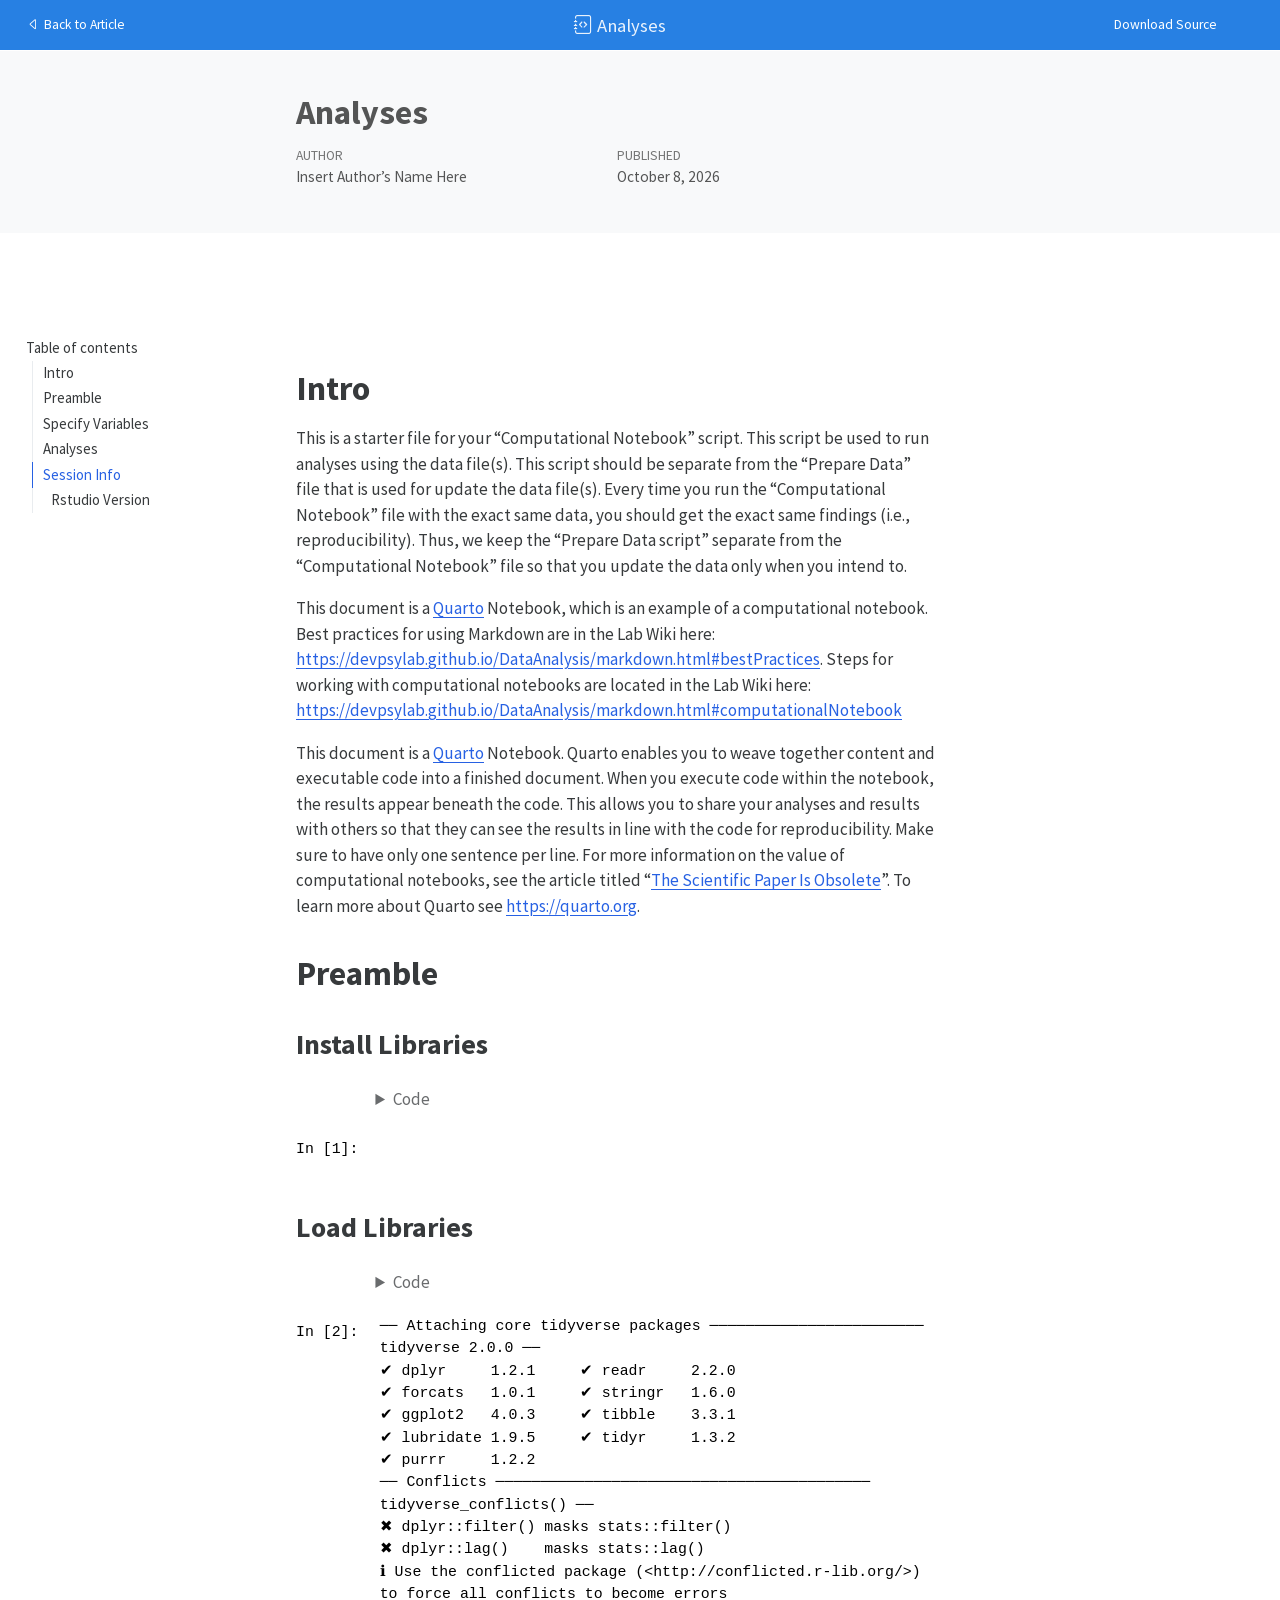
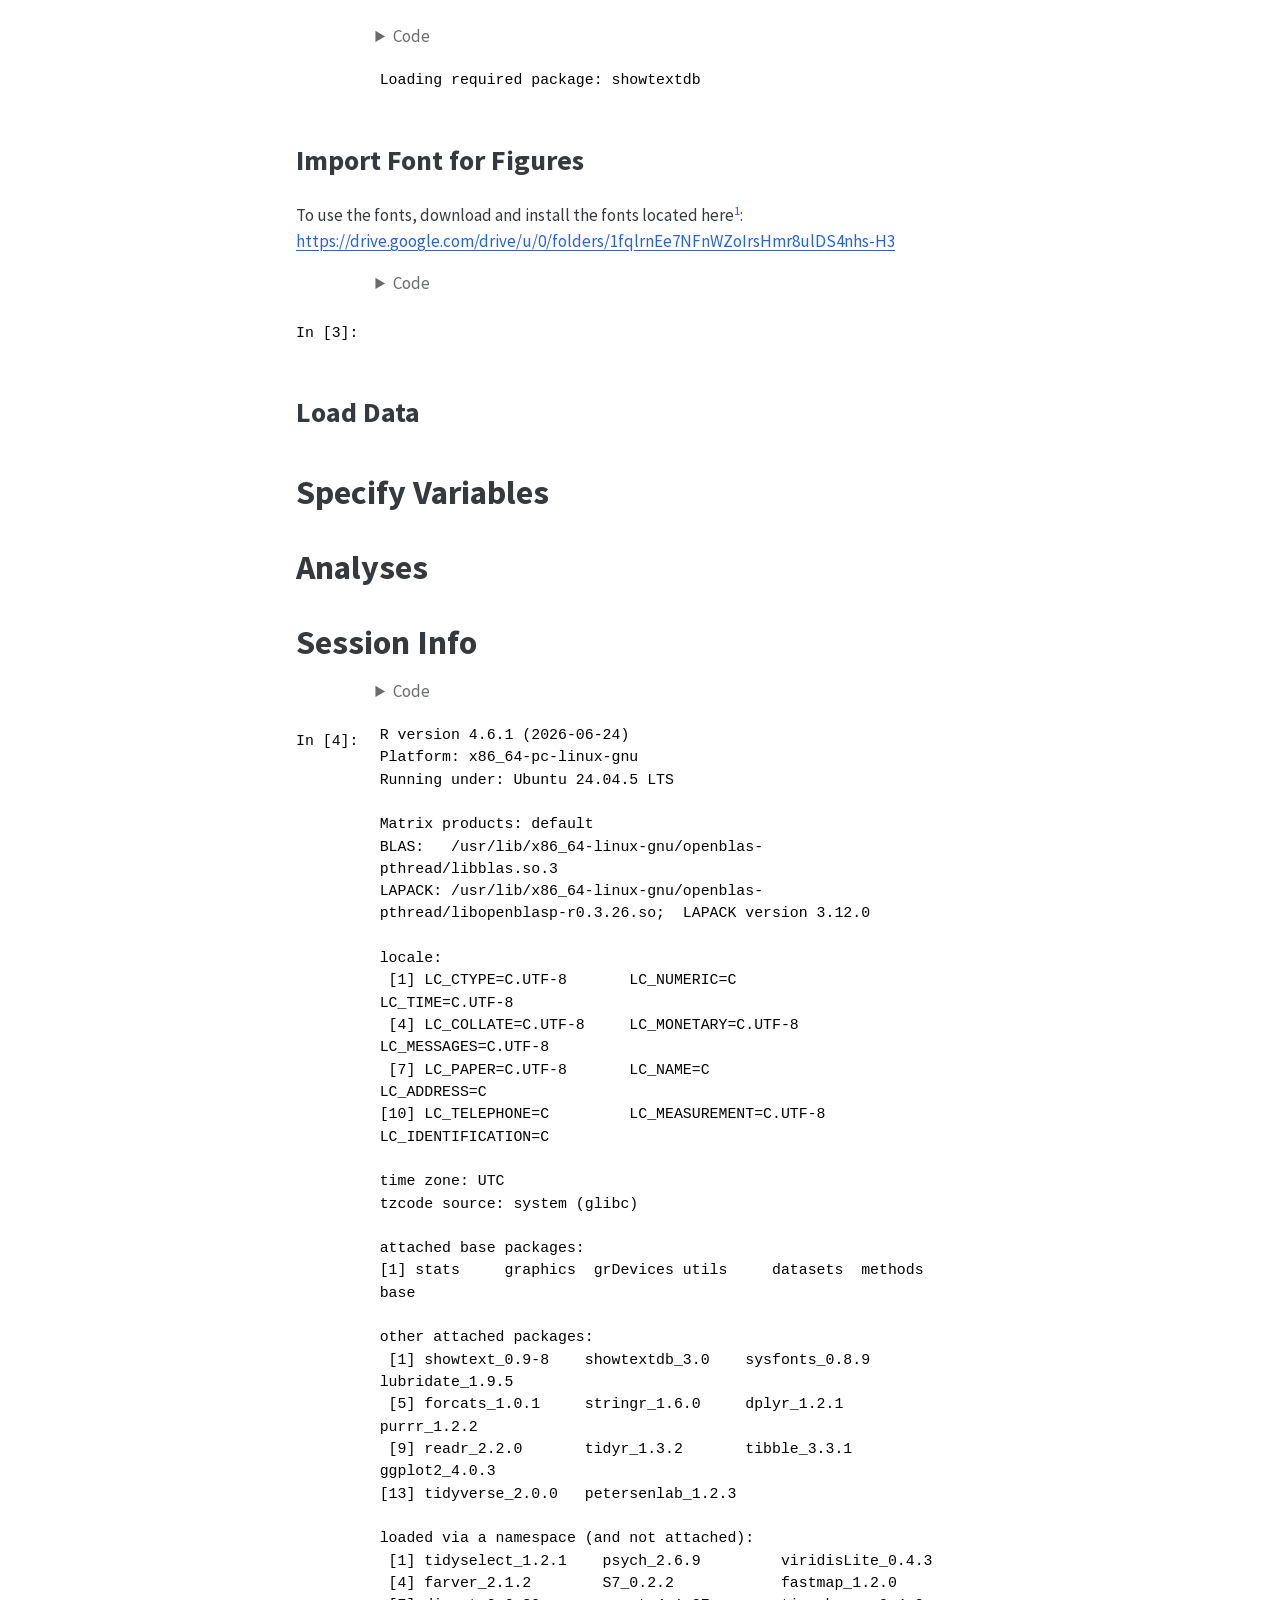
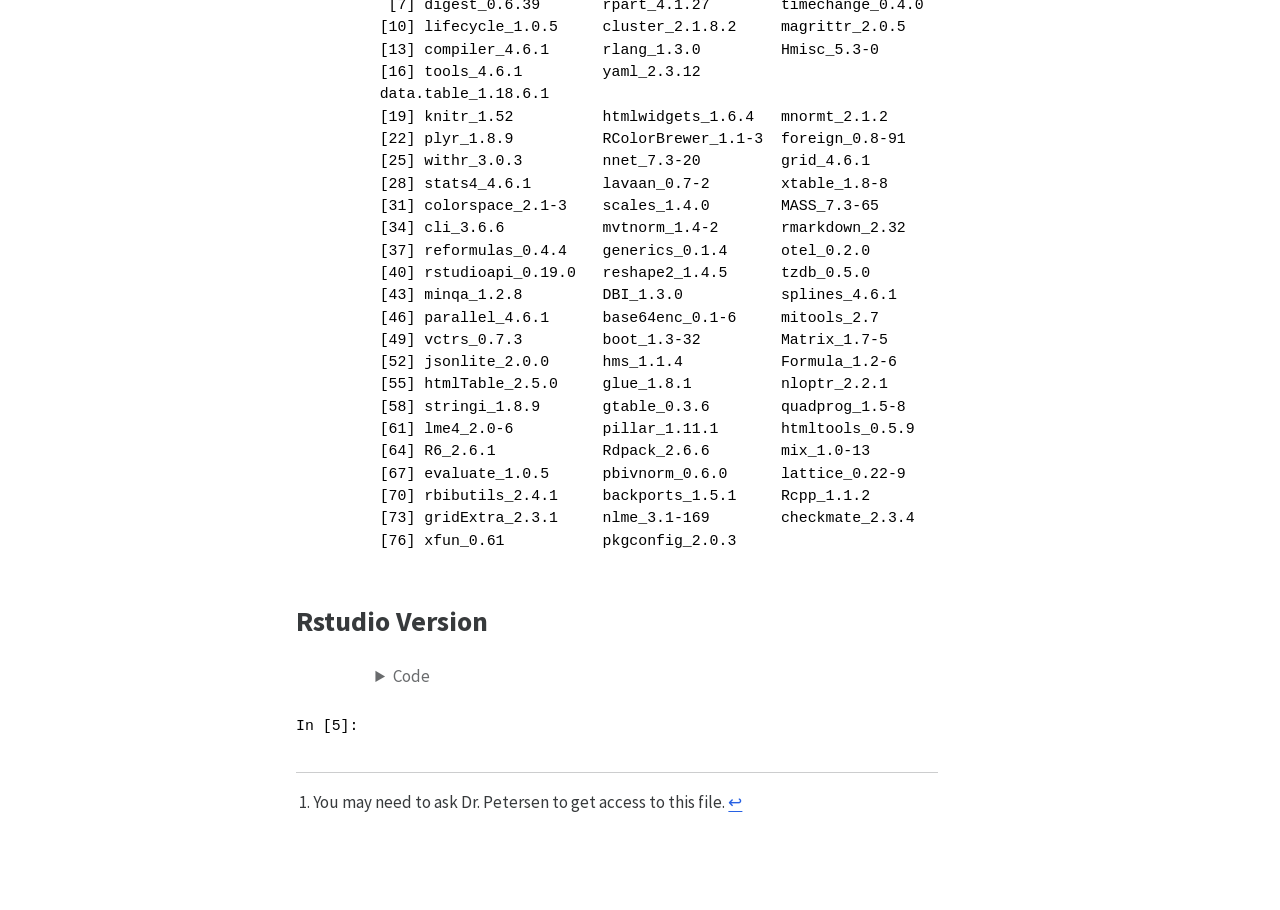
==== notebooks/analyses-preview.html @ b703bf07 "Built site for gh-pages" ====
<!DOCTYPE html>
<html xmlns="http://www.w3.org/1999/xhtml" lang="en-US" xml:lang="en-US"><head>
<meta http-equiv="Content-Type" content="text/html; charset=UTF-8">
<meta charset="utf-8">
<meta name="generator" content="quarto-1.10.19">
<meta name="viewport" content="width=device-width, initial-scale=1.0, user-scalable=yes">
<meta name="author" content="Insert Author’s Name Here">
<meta name="dcterms.date" content="2026-10-08">
<title>Analyses</title>
<style>

span.smallcaps{font-variant: small-caps;}
div.columns{display: flex; gap: 1.5em;}
div.column{flex: auto;}
@media screen {
div.columns{gap: min(4vw, 1.5em);}
div.column{overflow-x: auto;}
}
div.hanging-indent{margin-left: 1.5em; text-indent: -1.5em;}
ul.task-list{list-style: none;}
ul.task-list li input[type="checkbox"] {
width: 0.8em;
margin: 0 0.8em 0.2em -1em;  vertical-align: middle;
}

html { -webkit-text-size-adjust: 100%; }
pre > code.sourceCode { white-space: pre; position: relative; }
pre > code.sourceCode > span { display: inline-block; line-height: 1.25; }
pre > code.sourceCode > span:empty { height: 1.2em; }
.sourceCode { overflow: visible; }
code.sourceCode > span { color: inherit; text-decoration: inherit; }
div.sourceCode { margin: 1em 0; }
pre.sourceCode { margin: 0; }
@media screen {
div.sourceCode { overflow: auto; }
}
@media print {
pre > code.sourceCode { white-space: pre-wrap; }
pre > code.sourceCode > span { text-indent: -5em; padding-left: 5em; }
}
pre.numberSource code
{ counter-reset: source-line 0; }
pre.numberSource code > span
{ position: relative; left: -4em; counter-increment: source-line; }
pre.numberSource code > span > a:first-child::before
{ content: counter(source-line);
position: relative; left: -1em; text-align: right; vertical-align: baseline;
border: none; display: inline-block;
-webkit-touch-callout: none; -webkit-user-select: none;
-khtml-user-select: none; -moz-user-select: none;
-ms-user-select: none; user-select: none;
padding: 0 4px; width: 4em;
}
pre.numberSource { margin-left: 3em; padding-left: 4px; }
div.sourceCode
{ }
@media screen {
pre > code.sourceCode > span > a:first-child::before { text-decoration: underline; }
}
</style>
<style>
body.hypothesis-enabled #quarto-embed-header {
padding-right: 36px;
}
#quarto-embed-header {
height: 3em;
width: 100%;
display: flex;
justify-content: space-between;
align-items: center;
border-bottom: solid 1px;
}
#quarto-embed-header h6 {
font-size: 1.1em;
padding-top: 0.6em;
margin-left: 1em;
margin-right: 1em;
font-weight: 400;
}
#quarto-embed-header a.quarto-back-link,
#quarto-embed-header a.quarto-download-embed {
font-size: 0.8em;
margin-top: 1em;
margin-bottom: 1em;
margin-left: 1em;
margin-right: 1em;
}
.quarto-back-container {
padding-left: 0.5em;
display: flex;
}
.headroom {
will-change: transform;
transition: transform 200ms linear;
}
.headroom--pinned {
transform: translateY(0%);
}
.headroom--unpinned {
transform: translateY(-100%);
} </style>
<script>
    window.document.addEventListener("DOMContentLoaded", function () {

      var header = window.document.querySelector("#quarto-embed-header");
      const titleBannerEl = window.document.querySelector("body > #title-block-header");
      if (titleBannerEl) {
        titleBannerEl.style.paddingTop = header.clientHeight + "px";
      }
      const contentEl = window.document.getElementById('quarto-content');
      for (const child of contentEl.children) {
        child.style.paddingTop = header.clientHeight + "px";
        child.style.marginTop = "1em";
      }

      // Use the article root if the `back` call doesn't work. This isn't perfect
      // but should typically work
      window.quartoBackToArticle = () => {
        var currentUrl = window.location.href;
        window.history.back();
        setTimeout(() => {
            // if location was not changed in 100 ms, then there is no history back
            if(currentUrl === window.location.href){              
                // redirect to site root
                window.location.href = "../index.html";
            }
        }, 100);
      }

      const headroom = new window.Headroom(header, {
        tolerance: 5,
        onPin: function () {
        },
        onUnpin: function () {
        },
      });
      headroom.init();
    });
    </script>
<script>/*!
 * headroom.js v0.12.0 - Give your page some headroom. Hide your header until you need it
 * Copyright (c) 2020 Nick Williams - http://wicky.nillia.ms/headroom.js
 * License: MIT
 */

!function(t,n){"object"==typeof exports&&"undefined"!=typeof module?module.exports=n():"function"==typeof define&&define.amd?define(n):(t=t||self).Headroom=n()}(this,function(){"use strict";function t(){return"undefined"!=typeof window}function d(t){return function(t){return t&&t.document&&function(t){return 9===t.nodeType}(t.document)}(t)?function(t){var n=t.document,o=n.body,s=n.documentElement;return{scrollHeight:function(){return Math.max(o.scrollHeight,s.scrollHeight,o.offsetHeight,s.offsetHeight,o.clientHeight,s.clientHeight)},height:function(){return t.innerHeight||s.clientHeight||o.clientHeight},scrollY:function(){return void 0!==t.pageYOffset?t.pageYOffset:(s||o.parentNode||o).scrollTop}}}(t):function(t){return{scrollHeight:function(){return Math.max(t.scrollHeight,t.offsetHeight,t.clientHeight)},height:function(){return Math.max(t.offsetHeight,t.clientHeight)},scrollY:function(){return t.scrollTop}}}(t)}function n(t,s,e){var n,o=function(){var n=!1;try{var t={get passive(){n=!0}};window.addEventListener("test",t,t),window.removeEventListener("test",t,t)}catch(t){n=!1}return n}(),i=!1,r=d(t),l=r.scrollY(),a={};function c(){var t=Math.round(r.scrollY()),n=r.height(),o=r.scrollHeight();a.scrollY=t,a.lastScrollY=l,a.direction=l<t?"down":"up",a.distance=Math.abs(t-l),a.isOutOfBounds=t<0||o<t+n,a.top=t<=s.offset[a.direction],a.bottom=o<=t+n,a.toleranceExceeded=a.distance>s.tolerance[a.direction],e(a),l=t,i=!1}function h(){i||(i=!0,n=requestAnimationFrame(c))}var u=!!o&&{passive:!0,capture:!1};return t.addEventListener("scroll",h,u),c(),{destroy:function(){cancelAnimationFrame(n),t.removeEventListener("scroll",h,u)}}}function o(t){return t===Object(t)?t:{down:t,up:t}}function s(t,n){n=n||{},Object.assign(this,s.options,n),this.classes=Object.assign({},s.options.classes,n.classes),this.elem=t,this.tolerance=o(this.tolerance),this.offset=o(this.offset),this.initialised=!1,this.frozen=!1}return s.prototype={constructor:s,init:function(){return s.cutsTheMustard&&!this.initialised&&(this.addClass("initial"),this.initialised=!0,setTimeout(function(t){t.scrollTracker=n(t.scroller,{offset:t.offset,tolerance:t.tolerance},t.update.bind(t))},100,this)),this},destroy:function(){this.initialised=!1,Object.keys(this.classes).forEach(this.removeClass,this),this.scrollTracker.destroy()},unpin:function(){!this.hasClass("pinned")&&this.hasClass("unpinned")||(this.addClass("unpinned"),this.removeClass("pinned"),this.onUnpin&&this.onUnpin.call(this))},pin:function(){this.hasClass("unpinned")&&(this.addClass("pinned"),this.removeClass("unpinned"),this.onPin&&this.onPin.call(this))},freeze:function(){this.frozen=!0,this.addClass("frozen")},unfreeze:function(){this.frozen=!1,this.removeClass("frozen")},top:function(){this.hasClass("top")||(this.addClass("top"),this.removeClass("notTop"),this.onTop&&this.onTop.call(this))},notTop:function(){this.hasClass("notTop")||(this.addClass("notTop"),this.removeClass("top"),this.onNotTop&&this.onNotTop.call(this))},bottom:function(){this.hasClass("bottom")||(this.addClass("bottom"),this.removeClass("notBottom"),this.onBottom&&this.onBottom.call(this))},notBottom:function(){this.hasClass("notBottom")||(this.addClass("notBottom"),this.removeClass("bottom"),this.onNotBottom&&this.onNotBottom.call(this))},shouldUnpin:function(t){return"down"===t.direction&&!t.top&&t.toleranceExceeded},shouldPin:function(t){return"up"===t.direction&&t.toleranceExceeded||t.top},addClass:function(t){this.elem.classList.add.apply(this.elem.classList,this.classes[t].split(" "))},removeClass:function(t){this.elem.classList.remove.apply(this.elem.classList,this.classes[t].split(" "))},hasClass:function(t){return this.classes[t].split(" ").every(function(t){return this.classList.contains(t)},this.elem)},update:function(t){t.isOutOfBounds||!0!==this.frozen&&(t.top?this.top():this.notTop(),t.bottom?this.bottom():this.notBottom(),this.shouldUnpin(t)?this.unpin():this.shouldPin(t)&&this.pin())}},s.options={tolerance:{up:0,down:0},offset:0,scroller:t()?window:null,classes:{frozen:"headroom--frozen",pinned:"headroom--pinned",unpinned:"headroom--unpinned",top:"headroom--top",notTop:"headroom--not-top",bottom:"headroom--bottom",notBottom:"headroom--not-bottom",initial:"headroom"}},s.cutsTheMustard=!!(t()&&function(){}.bind&&"classList"in document.documentElement&&Object.assign&&Object.keys&&requestAnimationFrame),s});
</script>
<script>/*!
 * clipboard.js v2.0.11
 * https://clipboardjs.com/
 *
 * Licensed MIT © Zeno Rocha
 */
!function(t,e){"object"==typeof exports&&"object"==typeof module?module.exports=e():"function"==typeof define&&define.amd?define([],e):"object"==typeof exports?exports.ClipboardJS=e():t.ClipboardJS=e()}(this,function(){return n={686:function(t,e,n){"use strict";n.d(e,{default:function(){return b}});var e=n(279),i=n.n(e),e=n(370),u=n.n(e),e=n(817),r=n.n(e);function c(t){try{return document.execCommand(t)}catch(t){return}}var a=function(t){t=r()(t);return c("cut"),t};function o(t,e){var n,o,t=(n=t,o="rtl"===document.documentElement.getAttribute("dir"),(t=document.createElement("textarea")).style.fontSize="12pt",t.style.border="0",t.style.padding="0",t.style.margin="0",t.style.position="absolute",t.style[o?"right":"left"]="-9999px",o=window.pageYOffset||document.documentElement.scrollTop,t.style.top="".concat(o,"px"),t.setAttribute("readonly",""),t.value=n,t);return e.container.appendChild(t),e=r()(t),c("copy"),t.remove(),e}var f=function(t){var e=1<arguments.length&&void 0!==arguments[1]?arguments[1]:{container:document.body},n="";return"string"==typeof t?n=o(t,e):t instanceof HTMLInputElement&&!["text","search","url","tel","password"].includes(null==t?void 0:t.type)?n=o(t.value,e):(n=r()(t),c("copy")),n};function l(t){return(l="function"==typeof Symbol&&"symbol"==typeof Symbol.iterator?function(t){return typeof t}:function(t){return t&&"function"==typeof Symbol&&t.constructor===Symbol&&t!==Symbol.prototype?"symbol":typeof t})(t)}var s=function(){var t=0<arguments.length&&void 0!==arguments[0]?arguments[0]:{},e=t.action,n=void 0===e?"copy":e,o=t.container,e=t.target,t=t.text;if("copy"!==n&&"cut"!==n)throw new Error('Invalid "action" value, use either "copy" or "cut"');if(void 0!==e){if(!e||"object"!==l(e)||1!==e.nodeType)throw new Error('Invalid "target" value, use a valid Element');if("copy"===n&&e.hasAttribute("disabled"))throw new Error('Invalid "target" attribute. Please use "readonly" instead of "disabled" attribute');if("cut"===n&&(e.hasAttribute("readonly")||e.hasAttribute("disabled")))throw new Error('Invalid "target" attribute. You can\'t cut text from elements with "readonly" or "disabled" attributes')}return t?f(t,{container:o}):e?"cut"===n?a(e):f(e,{container:o}):void 0};function p(t){return(p="function"==typeof Symbol&&"symbol"==typeof Symbol.iterator?function(t){return typeof t}:function(t){return t&&"function"==typeof Symbol&&t.constructor===Symbol&&t!==Symbol.prototype?"symbol":typeof t})(t)}function d(t,e){for(var n=0;n<e.length;n++){var o=e[n];o.enumerable=o.enumerable||!1,o.configurable=!0,"value"in o&&(o.writable=!0),Object.defineProperty(t,o.key,o)}}function y(t,e){return(y=Object.setPrototypeOf||function(t,e){return t.__proto__=e,t})(t,e)}function h(n){var o=function(){if("undefined"==typeof Reflect||!Reflect.construct)return!1;if(Reflect.construct.sham)return!1;if("function"==typeof Proxy)return!0;try{return Date.prototype.toString.call(Reflect.construct(Date,[],function(){})),!0}catch(t){return!1}}();return function(){var t,e=v(n);return t=o?(t=v(this).constructor,Reflect.construct(e,arguments,t)):e.apply(this,arguments),e=this,!(t=t)||"object"!==p(t)&&"function"!=typeof t?function(t){if(void 0!==t)return t;throw new ReferenceError("this hasn't been initialised - super() hasn't been called")}(e):t}}function v(t){return(v=Object.setPrototypeOf?Object.getPrototypeOf:function(t){return t.__proto__||Object.getPrototypeOf(t)})(t)}function m(t,e){t="data-clipboard-".concat(t);if(e.hasAttribute(t))return e.getAttribute(t)}var b=function(){!function(t,e){if("function"!=typeof e&&null!==e)throw new TypeError("Super expression must either be null or a function");t.prototype=Object.create(e&&e.prototype,{constructor:{value:t,writable:!0,configurable:!0}}),e&&y(t,e)}(r,i());var t,e,n,o=h(r);function r(t,e){var n;return function(t){if(!(t instanceof r))throw new TypeError("Cannot call a class as a function")}(this),(n=o.call(this)).resolveOptions(e),n.listenClick(t),n}return t=r,n=[{key:"copy",value:function(t){var e=1<arguments.length&&void 0!==arguments[1]?arguments[1]:{container:document.body};return f(t,e)}},{key:"cut",value:function(t){return a(t)}},{key:"isSupported",value:function(){var t=0<arguments.length&&void 0!==arguments[0]?arguments[0]:["copy","cut"],t="string"==typeof t?[t]:t,e=!!document.queryCommandSupported;return t.forEach(function(t){e=e&&!!document.queryCommandSupported(t)}),e}}],(e=[{key:"resolveOptions",value:function(){var t=0<arguments.length&&void 0!==arguments[0]?arguments[0]:{};this.action="function"==typeof t.action?t.action:this.defaultAction,this.target="function"==typeof t.target?t.target:this.defaultTarget,this.text="function"==typeof t.text?t.text:this.defaultText,this.container="object"===p(t.container)?t.container:document.body}},{key:"listenClick",value:function(t){var e=this;this.listener=u()(t,"click",function(t){return e.onClick(t)})}},{key:"onClick",value:function(t){var e=t.delegateTarget||t.currentTarget,n=this.action(e)||"copy",t=s({action:n,container:this.container,target:this.target(e),text:this.text(e)});this.emit(t?"success":"error",{action:n,text:t,trigger:e,clearSelection:function(){e&&e.focus(),window.getSelection().removeAllRanges()}})}},{key:"defaultAction",value:function(t){return m("action",t)}},{key:"defaultTarget",value:function(t){t=m("target",t);if(t)return document.querySelector(t)}},{key:"defaultText",value:function(t){return m("text",t)}},{key:"destroy",value:function(){this.listener.destroy()}}])&&d(t.prototype,e),n&&d(t,n),r}()},828:function(t){var e;"undefined"==typeof Element||Element.prototype.matches||((e=Element.prototype).matches=e.matchesSelector||e.mozMatchesSelector||e.msMatchesSelector||e.oMatchesSelector||e.webkitMatchesSelector),t.exports=function(t,e){for(;t&&9!==t.nodeType;){if("function"==typeof t.matches&&t.matches(e))return t;t=t.parentNode}}},438:function(t,e,n){var u=n(828);function i(t,e,n,o,r){var i=function(e,n,t,o){return function(t){t.delegateTarget=u(t.target,n),t.delegateTarget&&o.call(e,t)}}.apply(this,arguments);return t.addEventListener(n,i,r),{destroy:function(){t.removeEventListener(n,i,r)}}}t.exports=function(t,e,n,o,r){return"function"==typeof t.addEventListener?i.apply(null,arguments):"function"==typeof n?i.bind(null,document).apply(null,arguments):("string"==typeof t&&(t=document.querySelectorAll(t)),Array.prototype.map.call(t,function(t){return i(t,e,n,o,r)}))}},879:function(t,n){n.node=function(t){return void 0!==t&&t instanceof HTMLElement&&1===t.nodeType},n.nodeList=function(t){var e=Object.prototype.toString.call(t);return void 0!==t&&("[object NodeList]"===e||"[object HTMLCollection]"===e)&&"length"in t&&(0===t.length||n.node(t[0]))},n.string=function(t){return"string"==typeof t||t instanceof String},n.fn=function(t){return"[object Function]"===Object.prototype.toString.call(t)}},370:function(t,e,n){var f=n(879),l=n(438);t.exports=function(t,e,n){if(!t&&!e&&!n)throw new Error("Missing required arguments");if(!f.string(e))throw new TypeError("Second argument must be a String");if(!f.fn(n))throw new TypeError("Third argument must be a Function");if(f.node(t))return c=e,a=n,(u=t).addEventListener(c,a),{destroy:function(){u.removeEventListener(c,a)}};if(f.nodeList(t))return o=t,r=e,i=n,Array.prototype.forEach.call(o,function(t){t.addEventListener(r,i)}),{destroy:function(){Array.prototype.forEach.call(o,function(t){t.removeEventListener(r,i)})}};if(f.string(t))return t=t,e=e,n=n,l(document.body,t,e,n);throw new TypeError("First argument must be a String, HTMLElement, HTMLCollection, or NodeList");var o,r,i,u,c,a}},817:function(t){t.exports=function(t){var e,n="SELECT"===t.nodeName?(t.focus(),t.value):"INPUT"===t.nodeName||"TEXTAREA"===t.nodeName?((e=t.hasAttribute("readonly"))||t.setAttribute("readonly",""),t.select(),t.setSelectionRange(0,t.value.length),e||t.removeAttribute("readonly"),t.value):(t.hasAttribute("contenteditable")&&t.focus(),n=window.getSelection(),(e=document.createRange()).selectNodeContents(t),n.removeAllRanges(),n.addRange(e),n.toString());return n}},279:function(t){function e(){}e.prototype={on:function(t,e,n){var o=this.e||(this.e={});return(o[t]||(o[t]=[])).push({fn:e,ctx:n}),this},once:function(t,e,n){var o=this;function r(){o.off(t,r),e.apply(n,arguments)}return r._=e,this.on(t,r,n)},emit:function(t){for(var e=[].slice.call(arguments,1),n=((this.e||(this.e={}))[t]||[]).slice(),o=0,r=n.length;o<r;o++)n[o].fn.apply(n[o].ctx,e);return this},off:function(t,e){var n=this.e||(this.e={}),o=n[t],r=[];if(o&&e)for(var i=0,u=o.length;i<u;i++)o[i].fn!==e&&o[i].fn._!==e&&r.push(o[i]);return r.length?n[t]=r:delete n[t],this}},t.exports=e,t.exports.TinyEmitter=e}},r={},o.n=function(t){var e=t&&t.__esModule?function(){return t.default}:function(){return t};return o.d(e,{a:e}),e},o.d=function(t,e){for(var n in e)o.o(e,n)&&!o.o(t,n)&&Object.defineProperty(t,n,{enumerable:!0,get:e[n]})},o.o=function(t,e){return Object.prototype.hasOwnProperty.call(t,e)},o(686).default;function o(t){if(r[t])return r[t].exports;var e=r[t]={exports:{}};return n[t](e,e.exports,o),e.exports}var n,r});</script>
<script src="[data-uri]" type="module"></script>
<script src="[data-uri]" type="module"></script>
<script>/**
 * @popperjs/core v2.11.7 - MIT License
 */

!function(e,t){"object"==typeof exports&&"undefined"!=typeof module?t(exports):"function"==typeof define&&define.amd?define(["exports"],t):t((e="undefined"!=typeof globalThis?globalThis:e||self).Popper={})}(this,(function(e){"use strict";function t(e){if(null==e)return window;if("[object Window]"!==e.toString()){var t=e.ownerDocument;return t&&t.defaultView||window}return e}function n(e){return e instanceof t(e).Element||e instanceof Element}function r(e){return e instanceof t(e).HTMLElement||e instanceof HTMLElement}function o(e){return"undefined"!=typeof ShadowRoot&&(e instanceof t(e).ShadowRoot||e instanceof ShadowRoot)}var i=Math.max,a=Math.min,s=Math.round;function f(){var e=navigator.userAgentData;return null!=e&&e.brands&&Array.isArray(e.brands)?e.brands.map((function(e){return e.brand+"/"+e.version})).join(" "):navigator.userAgent}function c(){return!/^((?!chrome|android).)*safari/i.test(f())}function p(e,o,i){void 0===o&&(o=!1),void 0===i&&(i=!1);var a=e.getBoundingClientRect(),f=1,p=1;o&&r(e)&&(f=e.offsetWidth>0&&s(a.width)/e.offsetWidth||1,p=e.offsetHeight>0&&s(a.height)/e.offsetHeight||1);var u=(n(e)?t(e):window).visualViewport,l=!c()&&i,d=(a.left+(l&&u?u.offsetLeft:0))/f,h=(a.top+(l&&u?u.offsetTop:0))/p,m=a.width/f,v=a.height/p;return{width:m,height:v,top:h,right:d+m,bottom:h+v,left:d,x:d,y:h}}function u(e){var n=t(e);return{scrollLeft:n.pageXOffset,scrollTop:n.pageYOffset}}function l(e){return e?(e.nodeName||"").toLowerCase():null}function d(e){return((n(e)?e.ownerDocument:e.document)||window.document).documentElement}function h(e){return p(d(e)).left+u(e).scrollLeft}function m(e){return t(e).getComputedStyle(e)}function v(e){var t=m(e),n=t.overflow,r=t.overflowX,o=t.overflowY;return/auto|scroll|overlay|hidden/.test(n+o+r)}function y(e,n,o){void 0===o&&(o=!1);var i,a,f=r(n),c=r(n)&&function(e){var t=e.getBoundingClientRect(),n=s(t.width)/e.offsetWidth||1,r=s(t.height)/e.offsetHeight||1;return 1!==n||1!==r}(n),m=d(n),y=p(e,c,o),g={scrollLeft:0,scrollTop:0},b={x:0,y:0};return(f||!f&&!o)&&(("body"!==l(n)||v(m))&&(g=(i=n)!==t(i)&&r(i)?{scrollLeft:(a=i).scrollLeft,scrollTop:a.scrollTop}:u(i)),r(n)?((b=p(n,!0)).x+=n.clientLeft,b.y+=n.clientTop):m&&(b.x=h(m))),{x:y.left+g.scrollLeft-b.x,y:y.top+g.scrollTop-b.y,width:y.width,height:y.height}}function g(e){var t=p(e),n=e.offsetWidth,r=e.offsetHeight;return Math.abs(t.width-n)<=1&&(n=t.width),Math.abs(t.height-r)<=1&&(r=t.height),{x:e.offsetLeft,y:e.offsetTop,width:n,height:r}}function b(e){return"html"===l(e)?e:e.assignedSlot||e.parentNode||(o(e)?e.host:null)||d(e)}function x(e){return["html","body","#document"].indexOf(l(e))>=0?e.ownerDocument.body:r(e)&&v(e)?e:x(b(e))}function w(e,n){var r;void 0===n&&(n=[]);var o=x(e),i=o===(null==(r=e.ownerDocument)?void 0:r.body),a=t(o),s=i?[a].concat(a.visualViewport||[],v(o)?o:[]):o,f=n.concat(s);return i?f:f.concat(w(b(s)))}function O(e){return["table","td","th"].indexOf(l(e))>=0}function j(e){return r(e)&&"fixed"!==m(e).position?e.offsetParent:null}function E(e){for(var n=t(e),i=j(e);i&&O(i)&&"static"===m(i).position;)i=j(i);return i&&("html"===l(i)||"body"===l(i)&&"static"===m(i).position)?n:i||function(e){var t=/firefox/i.test(f());if(/Trident/i.test(f())&&r(e)&&"fixed"===m(e).position)return null;var n=b(e);for(o(n)&&(n=n.host);r(n)&&["html","body"].indexOf(l(n))<0;){var i=m(n);if("none"!==i.transform||"none"!==i.perspective||"paint"===i.contain||-1!==["transform","perspective"].indexOf(i.willChange)||t&&"filter"===i.willChange||t&&i.filter&&"none"!==i.filter)return n;n=n.parentNode}return null}(e)||n}var D="top",A="bottom",L="right",P="left",M="auto",k=[D,A,L,P],W="start",B="end",H="viewport",T="popper",R=k.reduce((function(e,t){return e.concat([t+"-"+W,t+"-"+B])}),[]),S=[].concat(k,[M]).reduce((function(e,t){return e.concat([t,t+"-"+W,t+"-"+B])}),[]),V=["beforeRead","read","afterRead","beforeMain","main","afterMain","beforeWrite","write","afterWrite"];function q(e){var t=new Map,n=new Set,r=[];function o(e){n.add(e.name),[].concat(e.requires||[],e.requiresIfExists||[]).forEach((function(e){if(!n.has(e)){var r=t.get(e);r&&o(r)}})),r.push(e)}return e.forEach((function(e){t.set(e.name,e)})),e.forEach((function(e){n.has(e.name)||o(e)})),r}function C(e){return e.split("-")[0]}function N(e,t){var n=t.getRootNode&&t.getRootNode();if(e.contains(t))return!0;if(n&&o(n)){var r=t;do{if(r&&e.isSameNode(r))return!0;r=r.parentNode||r.host}while(r)}return!1}function I(e){return Object.assign({},e,{left:e.x,top:e.y,right:e.x+e.width,bottom:e.y+e.height})}function _(e,r,o){return r===H?I(function(e,n){var r=t(e),o=d(e),i=r.visualViewport,a=o.clientWidth,s=o.clientHeight,f=0,p=0;if(i){a=i.width,s=i.height;var u=c();(u||!u&&"fixed"===n)&&(f=i.offsetLeft,p=i.offsetTop)}return{width:a,height:s,x:f+h(e),y:p}}(e,o)):n(r)?function(e,t){var n=p(e,!1,"fixed"===t);return n.top=n.top+e.clientTop,n.left=n.left+e.clientLeft,n.bottom=n.top+e.clientHeight,n.right=n.left+e.clientWidth,n.width=e.clientWidth,n.height=e.clientHeight,n.x=n.left,n.y=n.top,n}(r,o):I(function(e){var t,n=d(e),r=u(e),o=null==(t=e.ownerDocument)?void 0:t.body,a=i(n.scrollWidth,n.clientWidth,o?o.scrollWidth:0,o?o.clientWidth:0),s=i(n.scrollHeight,n.clientHeight,o?o.scrollHeight:0,o?o.clientHeight:0),f=-r.scrollLeft+h(e),c=-r.scrollTop;return"rtl"===m(o||n).direction&&(f+=i(n.clientWidth,o?o.clientWidth:0)-a),{width:a,height:s,x:f,y:c}}(d(e)))}function F(e,t,o,s){var f="clippingParents"===t?function(e){var t=w(b(e)),o=["absolute","fixed"].indexOf(m(e).position)>=0&&r(e)?E(e):e;return n(o)?t.filter((function(e){return n(e)&&N(e,o)&&"body"!==l(e)})):[]}(e):[].concat(t),c=[].concat(f,[o]),p=c[0],u=c.reduce((function(t,n){var r=_(e,n,s);return t.top=i(r.top,t.top),t.right=a(r.right,t.right),t.bottom=a(r.bottom,t.bottom),t.left=i(r.left,t.left),t}),_(e,p,s));return u.width=u.right-u.left,u.height=u.bottom-u.top,u.x=u.left,u.y=u.top,u}function U(e){return e.split("-")[1]}function z(e){return["top","bottom"].indexOf(e)>=0?"x":"y"}function X(e){var t,n=e.reference,r=e.element,o=e.placement,i=o?C(o):null,a=o?U(o):null,s=n.x+n.width/2-r.width/2,f=n.y+n.height/2-r.height/2;switch(i){case D:t={x:s,y:n.y-r.height};break;case A:t={x:s,y:n.y+n.height};break;case L:t={x:n.x+n.width,y:f};break;case P:t={x:n.x-r.width,y:f};break;default:t={x:n.x,y:n.y}}var c=i?z(i):null;if(null!=c){var p="y"===c?"height":"width";switch(a){case W:t[c]=t[c]-(n[p]/2-r[p]/2);break;case B:t[c]=t[c]+(n[p]/2-r[p]/2)}}return t}function Y(e){return Object.assign({},{top:0,right:0,bottom:0,left:0},e)}function G(e,t){return t.reduce((function(t,n){return t[n]=e,t}),{})}function J(e,t){void 0===t&&(t={});var r=t,o=r.placement,i=void 0===o?e.placement:o,a=r.strategy,s=void 0===a?e.strategy:a,f=r.boundary,c=void 0===f?"clippingParents":f,u=r.rootBoundary,l=void 0===u?H:u,h=r.elementContext,m=void 0===h?T:h,v=r.altBoundary,y=void 0!==v&&v,g=r.padding,b=void 0===g?0:g,x=Y("number"!=typeof b?b:G(b,k)),w=m===T?"reference":T,O=e.rects.popper,j=e.elements[y?w:m],E=F(n(j)?j:j.contextElement||d(e.elements.popper),c,l,s),P=p(e.elements.reference),M=X({reference:P,element:O,strategy:"absolute",placement:i}),W=I(Object.assign({},O,M)),B=m===T?W:P,R={top:E.top-B.top+x.top,bottom:B.bottom-E.bottom+x.bottom,left:E.left-B.left+x.left,right:B.right-E.right+x.right},S=e.modifiersData.offset;if(m===T&&S){var V=S[i];Object.keys(R).forEach((function(e){var t=[L,A].indexOf(e)>=0?1:-1,n=[D,A].indexOf(e)>=0?"y":"x";R[e]+=V[n]*t}))}return R}var K={placement:"bottom",modifiers:[],strategy:"absolute"};function Q(){for(var e=arguments.length,t=new Array(e),n=0;n<e;n++)t[n]=arguments[n];return!t.some((function(e){return!(e&&"function"==typeof e.getBoundingClientRect)}))}function Z(e){void 0===e&&(e={});var t=e,r=t.defaultModifiers,o=void 0===r?[]:r,i=t.defaultOptions,a=void 0===i?K:i;return function(e,t,r){void 0===r&&(r=a);var i,s,f={placement:"bottom",orderedModifiers:[],options:Object.assign({},K,a),modifiersData:{},elements:{reference:e,popper:t},attributes:{},styles:{}},c=[],p=!1,u={state:f,setOptions:function(r){var i="function"==typeof r?r(f.options):r;l(),f.options=Object.assign({},a,f.options,i),f.scrollParents={reference:n(e)?w(e):e.contextElement?w(e.contextElement):[],popper:w(t)};var s,p,d=function(e){var t=q(e);return V.reduce((function(e,n){return e.concat(t.filter((function(e){return e.phase===n})))}),[])}((s=[].concat(o,f.options.modifiers),p=s.reduce((function(e,t){var n=e[t.name];return e[t.name]=n?Object.assign({},n,t,{options:Object.assign({},n.options,t.options),data:Object.assign({},n.data,t.data)}):t,e}),{}),Object.keys(p).map((function(e){return p[e]}))));return f.orderedModifiers=d.filter((function(e){return e.enabled})),f.orderedModifiers.forEach((function(e){var t=e.name,n=e.options,r=void 0===n?{}:n,o=e.effect;if("function"==typeof o){var i=o({state:f,name:t,instance:u,options:r}),a=function(){};c.push(i||a)}})),u.update()},forceUpdate:function(){if(!p){var e=f.elements,t=e.reference,n=e.popper;if(Q(t,n)){f.rects={reference:y(t,E(n),"fixed"===f.options.strategy),popper:g(n)},f.reset=!1,f.placement=f.options.placement,f.orderedModifiers.forEach((function(e){return f.modifiersData[e.name]=Object.assign({},e.data)}));for(var r=0;r<f.orderedModifiers.length;r++)if(!0!==f.reset){var o=f.orderedModifiers[r],i=o.fn,a=o.options,s=void 0===a?{}:a,c=o.name;"function"==typeof i&&(f=i({state:f,options:s,name:c,instance:u})||f)}else f.reset=!1,r=-1}}},update:(i=function(){return new Promise((function(e){u.forceUpdate(),e(f)}))},function(){return s||(s=new Promise((function(e){Promise.resolve().then((function(){s=void 0,e(i())}))}))),s}),destroy:function(){l(),p=!0}};if(!Q(e,t))return u;function l(){c.forEach((function(e){return e()})),c=[]}return u.setOptions(r).then((function(e){!p&&r.onFirstUpdate&&r.onFirstUpdate(e)})),u}}var $={passive:!0};var ee={name:"eventListeners",enabled:!0,phase:"write",fn:function(){},effect:function(e){var n=e.state,r=e.instance,o=e.options,i=o.scroll,a=void 0===i||i,s=o.resize,f=void 0===s||s,c=t(n.elements.popper),p=[].concat(n.scrollParents.reference,n.scrollParents.popper);return a&&p.forEach((function(e){e.addEventListener("scroll",r.update,$)})),f&&c.addEventListener("resize",r.update,$),function(){a&&p.forEach((function(e){e.removeEventListener("scroll",r.update,$)})),f&&c.removeEventListener("resize",r.update,$)}},data:{}};var te={name:"popperOffsets",enabled:!0,phase:"read",fn:function(e){var t=e.state,n=e.name;t.modifiersData[n]=X({reference:t.rects.reference,element:t.rects.popper,strategy:"absolute",placement:t.placement})},data:{}},ne={top:"auto",right:"auto",bottom:"auto",left:"auto"};function re(e){var n,r=e.popper,o=e.popperRect,i=e.placement,a=e.variation,f=e.offsets,c=e.position,p=e.gpuAcceleration,u=e.adaptive,l=e.roundOffsets,h=e.isFixed,v=f.x,y=void 0===v?0:v,g=f.y,b=void 0===g?0:g,x="function"==typeof l?l({x:y,y:b}):{x:y,y:b};y=x.x,b=x.y;var w=f.hasOwnProperty("x"),O=f.hasOwnProperty("y"),j=P,M=D,k=window;if(u){var W=E(r),H="clientHeight",T="clientWidth";if(W===t(r)&&"static"!==m(W=d(r)).position&&"absolute"===c&&(H="scrollHeight",T="scrollWidth"),W=W,i===D||(i===P||i===L)&&a===B)M=A,b-=(h&&W===k&&k.visualViewport?k.visualViewport.height:W[H])-o.height,b*=p?1:-1;if(i===P||(i===D||i===A)&&a===B)j=L,y-=(h&&W===k&&k.visualViewport?k.visualViewport.width:W[T])-o.width,y*=p?1:-1}var R,S=Object.assign({position:c},u&&ne),V=!0===l?function(e,t){var n=e.x,r=e.y,o=t.devicePixelRatio||1;return{x:s(n*o)/o||0,y:s(r*o)/o||0}}({x:y,y:b},t(r)):{x:y,y:b};return y=V.x,b=V.y,p?Object.assign({},S,((R={})[M]=O?"0":"",R[j]=w?"0":"",R.transform=(k.devicePixelRatio||1)<=1?"translate("+y+"px, "+b+"px)":"translate3d("+y+"px, "+b+"px, 0)",R)):Object.assign({},S,((n={})[M]=O?b+"px":"",n[j]=w?y+"px":"",n.transform="",n))}var oe={name:"computeStyles",enabled:!0,phase:"beforeWrite",fn:function(e){var t=e.state,n=e.options,r=n.gpuAcceleration,o=void 0===r||r,i=n.adaptive,a=void 0===i||i,s=n.roundOffsets,f=void 0===s||s,c={placement:C(t.placement),variation:U(t.placement),popper:t.elements.popper,popperRect:t.rects.popper,gpuAcceleration:o,isFixed:"fixed"===t.options.strategy};null!=t.modifiersData.popperOffsets&&(t.styles.popper=Object.assign({},t.styles.popper,re(Object.assign({},c,{offsets:t.modifiersData.popperOffsets,position:t.options.strategy,adaptive:a,roundOffsets:f})))),null!=t.modifiersData.arrow&&(t.styles.arrow=Object.assign({},t.styles.arrow,re(Object.assign({},c,{offsets:t.modifiersData.arrow,position:"absolute",adaptive:!1,roundOffsets:f})))),t.attributes.popper=Object.assign({},t.attributes.popper,{"data-popper-placement":t.placement})},data:{}};var ie={name:"applyStyles",enabled:!0,phase:"write",fn:function(e){var t=e.state;Object.keys(t.elements).forEach((function(e){var n=t.styles[e]||{},o=t.attributes[e]||{},i=t.elements[e];r(i)&&l(i)&&(Object.assign(i.style,n),Object.keys(o).forEach((function(e){var t=o[e];!1===t?i.removeAttribute(e):i.setAttribute(e,!0===t?"":t)})))}))},effect:function(e){var t=e.state,n={popper:{position:t.options.strategy,left:"0",top:"0",margin:"0"},arrow:{position:"absolute"},reference:{}};return Object.assign(t.elements.popper.style,n.popper),t.styles=n,t.elements.arrow&&Object.assign(t.elements.arrow.style,n.arrow),function(){Object.keys(t.elements).forEach((function(e){var o=t.elements[e],i=t.attributes[e]||{},a=Object.keys(t.styles.hasOwnProperty(e)?t.styles[e]:n[e]).reduce((function(e,t){return e[t]="",e}),{});r(o)&&l(o)&&(Object.assign(o.style,a),Object.keys(i).forEach((function(e){o.removeAttribute(e)})))}))}},requires:["computeStyles"]};var ae={name:"offset",enabled:!0,phase:"main",requires:["popperOffsets"],fn:function(e){var t=e.state,n=e.options,r=e.name,o=n.offset,i=void 0===o?[0,0]:o,a=S.reduce((function(e,n){return e[n]=function(e,t,n){var r=C(e),o=[P,D].indexOf(r)>=0?-1:1,i="function"==typeof n?n(Object.assign({},t,{placement:e})):n,a=i[0],s=i[1];return a=a||0,s=(s||0)*o,[P,L].indexOf(r)>=0?{x:s,y:a}:{x:a,y:s}}(n,t.rects,i),e}),{}),s=a[t.placement],f=s.x,c=s.y;null!=t.modifiersData.popperOffsets&&(t.modifiersData.popperOffsets.x+=f,t.modifiersData.popperOffsets.y+=c),t.modifiersData[r]=a}},se={left:"right",right:"left",bottom:"top",top:"bottom"};function fe(e){return e.replace(/left|right|bottom|top/g,(function(e){return se[e]}))}var ce={start:"end",end:"start"};function pe(e){return e.replace(/start|end/g,(function(e){return ce[e]}))}function ue(e,t){void 0===t&&(t={});var n=t,r=n.placement,o=n.boundary,i=n.rootBoundary,a=n.padding,s=n.flipVariations,f=n.allowedAutoPlacements,c=void 0===f?S:f,p=U(r),u=p?s?R:R.filter((function(e){return U(e)===p})):k,l=u.filter((function(e){return c.indexOf(e)>=0}));0===l.length&&(l=u);var d=l.reduce((function(t,n){return t[n]=J(e,{placement:n,boundary:o,rootBoundary:i,padding:a})[C(n)],t}),{});return Object.keys(d).sort((function(e,t){return d[e]-d[t]}))}var le={name:"flip",enabled:!0,phase:"main",fn:function(e){var t=e.state,n=e.options,r=e.name;if(!t.modifiersData[r]._skip){for(var o=n.mainAxis,i=void 0===o||o,a=n.altAxis,s=void 0===a||a,f=n.fallbackPlacements,c=n.padding,p=n.boundary,u=n.rootBoundary,l=n.altBoundary,d=n.flipVariations,h=void 0===d||d,m=n.allowedAutoPlacements,v=t.options.placement,y=C(v),g=f||(y===v||!h?[fe(v)]:function(e){if(C(e)===M)return[];var t=fe(e);return[pe(e),t,pe(t)]}(v)),b=[v].concat(g).reduce((function(e,n){return e.concat(C(n)===M?ue(t,{placement:n,boundary:p,rootBoundary:u,padding:c,flipVariations:h,allowedAutoPlacements:m}):n)}),[]),x=t.rects.reference,w=t.rects.popper,O=new Map,j=!0,E=b[0],k=0;k<b.length;k++){var B=b[k],H=C(B),T=U(B)===W,R=[D,A].indexOf(H)>=0,S=R?"width":"height",V=J(t,{placement:B,boundary:p,rootBoundary:u,altBoundary:l,padding:c}),q=R?T?L:P:T?A:D;x[S]>w[S]&&(q=fe(q));var N=fe(q),I=[];if(i&&I.push(V[H]<=0),s&&I.push(V[q]<=0,V[N]<=0),I.every((function(e){return e}))){E=B,j=!1;break}O.set(B,I)}if(j)for(var _=function(e){var t=b.find((function(t){var n=O.get(t);if(n)return n.slice(0,e).every((function(e){return e}))}));if(t)return E=t,"break"},F=h?3:1;F>0;F--){if("break"===_(F))break}t.placement!==E&&(t.modifiersData[r]._skip=!0,t.placement=E,t.reset=!0)}},requiresIfExists:["offset"],data:{_skip:!1}};function de(e,t,n){return i(e,a(t,n))}var he={name:"preventOverflow",enabled:!0,phase:"main",fn:function(e){var t=e.state,n=e.options,r=e.name,o=n.mainAxis,s=void 0===o||o,f=n.altAxis,c=void 0!==f&&f,p=n.boundary,u=n.rootBoundary,l=n.altBoundary,d=n.padding,h=n.tether,m=void 0===h||h,v=n.tetherOffset,y=void 0===v?0:v,b=J(t,{boundary:p,rootBoundary:u,padding:d,altBoundary:l}),x=C(t.placement),w=U(t.placement),O=!w,j=z(x),M="x"===j?"y":"x",k=t.modifiersData.popperOffsets,B=t.rects.reference,H=t.rects.popper,T="function"==typeof y?y(Object.assign({},t.rects,{placement:t.placement})):y,R="number"==typeof T?{mainAxis:T,altAxis:T}:Object.assign({mainAxis:0,altAxis:0},T),S=t.modifiersData.offset?t.modifiersData.offset[t.placement]:null,V={x:0,y:0};if(k){if(s){var q,N="y"===j?D:P,I="y"===j?A:L,_="y"===j?"height":"width",F=k[j],X=F+b[N],Y=F-b[I],G=m?-H[_]/2:0,K=w===W?B[_]:H[_],Q=w===W?-H[_]:-B[_],Z=t.elements.arrow,$=m&&Z?g(Z):{width:0,height:0},ee=t.modifiersData["arrow#persistent"]?t.modifiersData["arrow#persistent"].padding:{top:0,right:0,bottom:0,left:0},te=ee[N],ne=ee[I],re=de(0,B[_],$[_]),oe=O?B[_]/2-G-re-te-R.mainAxis:K-re-te-R.mainAxis,ie=O?-B[_]/2+G+re+ne+R.mainAxis:Q+re+ne+R.mainAxis,ae=t.elements.arrow&&E(t.elements.arrow),se=ae?"y"===j?ae.clientTop||0:ae.clientLeft||0:0,fe=null!=(q=null==S?void 0:S[j])?q:0,ce=F+ie-fe,pe=de(m?a(X,F+oe-fe-se):X,F,m?i(Y,ce):Y);k[j]=pe,V[j]=pe-F}if(c){var ue,le="x"===j?D:P,he="x"===j?A:L,me=k[M],ve="y"===M?"height":"width",ye=me+b[le],ge=me-b[he],be=-1!==[D,P].indexOf(x),xe=null!=(ue=null==S?void 0:S[M])?ue:0,we=be?ye:me-B[ve]-H[ve]-xe+R.altAxis,Oe=be?me+B[ve]+H[ve]-xe-R.altAxis:ge,je=m&&be?function(e,t,n){var r=de(e,t,n);return r>n?n:r}(we,me,Oe):de(m?we:ye,me,m?Oe:ge);k[M]=je,V[M]=je-me}t.modifiersData[r]=V}},requiresIfExists:["offset"]};var me={name:"arrow",enabled:!0,phase:"main",fn:function(e){var t,n=e.state,r=e.name,o=e.options,i=n.elements.arrow,a=n.modifiersData.popperOffsets,s=C(n.placement),f=z(s),c=[P,L].indexOf(s)>=0?"height":"width";if(i&&a){var p=function(e,t){return Y("number"!=typeof(e="function"==typeof e?e(Object.assign({},t.rects,{placement:t.placement})):e)?e:G(e,k))}(o.padding,n),u=g(i),l="y"===f?D:P,d="y"===f?A:L,h=n.rects.reference[c]+n.rects.reference[f]-a[f]-n.rects.popper[c],m=a[f]-n.rects.reference[f],v=E(i),y=v?"y"===f?v.clientHeight||0:v.clientWidth||0:0,b=h/2-m/2,x=p[l],w=y-u[c]-p[d],O=y/2-u[c]/2+b,j=de(x,O,w),M=f;n.modifiersData[r]=((t={})[M]=j,t.centerOffset=j-O,t)}},effect:function(e){var t=e.state,n=e.options.element,r=void 0===n?"[data-popper-arrow]":n;null!=r&&("string"!=typeof r||(r=t.elements.popper.querySelector(r)))&&N(t.elements.popper,r)&&(t.elements.arrow=r)},requires:["popperOffsets"],requiresIfExists:["preventOverflow"]};function ve(e,t,n){return void 0===n&&(n={x:0,y:0}),{top:e.top-t.height-n.y,right:e.right-t.width+n.x,bottom:e.bottom-t.height+n.y,left:e.left-t.width-n.x}}function ye(e){return[D,L,A,P].some((function(t){return e[t]>=0}))}var ge={name:"hide",enabled:!0,phase:"main",requiresIfExists:["preventOverflow"],fn:function(e){var t=e.state,n=e.name,r=t.rects.reference,o=t.rects.popper,i=t.modifiersData.preventOverflow,a=J(t,{elementContext:"reference"}),s=J(t,{altBoundary:!0}),f=ve(a,r),c=ve(s,o,i),p=ye(f),u=ye(c);t.modifiersData[n]={referenceClippingOffsets:f,popperEscapeOffsets:c,isReferenceHidden:p,hasPopperEscaped:u},t.attributes.popper=Object.assign({},t.attributes.popper,{"data-popper-reference-hidden":p,"data-popper-escaped":u})}},be=Z({defaultModifiers:[ee,te,oe,ie]}),xe=[ee,te,oe,ie,ae,le,he,me,ge],we=Z({defaultModifiers:xe});e.applyStyles=ie,e.arrow=me,e.computeStyles=oe,e.createPopper=we,e.createPopperLite=be,e.defaultModifiers=xe,e.detectOverflow=J,e.eventListeners=ee,e.flip=le,e.hide=ge,e.offset=ae,e.popperGenerator=Z,e.popperOffsets=te,e.preventOverflow=he,Object.defineProperty(e,"__esModule",{value:!0})}));

</script>
<script>!function(e,t){"object"==typeof exports&&"undefined"!=typeof module?module.exports=t(require("@popperjs/core")):"function"==typeof define&&define.amd?define(["@popperjs/core"],t):(e=e||self).tippy=t(e.Popper)}(this,(function(e){"use strict";var t={passive:!0,capture:!0},n=function(){return document.body};function r(e,t,n){if(Array.isArray(e)){var r=e[t];return null==r?Array.isArray(n)?n[t]:n:r}return e}function o(e,t){var n={}.toString.call(e);return 0===n.indexOf("[object")&&n.indexOf(t+"]")>-1}function i(e,t){return"function"==typeof e?e.apply(void 0,t):e}function a(e,t){return 0===t?e:function(r){clearTimeout(n),n=setTimeout((function(){e(r)}),t)};var n}function s(e,t){var n=Object.assign({},e);return t.forEach((function(e){delete n[e]})),n}function u(e){return[].concat(e)}function c(e,t){-1===e.indexOf(t)&&e.push(t)}function p(e){return e.split("-")[0]}function f(e){return[].slice.call(e)}function l(e){return Object.keys(e).reduce((function(t,n){return void 0!==e[n]&&(t[n]=e[n]),t}),{})}function d(){return document.createElement("div")}function v(e){return["Element","Fragment"].some((function(t){return o(e,t)}))}function m(e){return o(e,"MouseEvent")}function g(e){return!(!e||!e._tippy||e._tippy.reference!==e)}function h(e){return v(e)?[e]:function(e){return o(e,"NodeList")}(e)?f(e):Array.isArray(e)?e:f(document.querySelectorAll(e))}function b(e,t){e.forEach((function(e){e&&(e.style.transitionDuration=t+"ms")}))}function y(e,t){e.forEach((function(e){e&&e.setAttribute("data-state",t)}))}function w(e){var t,n=u(e)[0];return null!=n&&null!=(t=n.ownerDocument)&&t.body?n.ownerDocument:document}function E(e,t,n){var r=t+"EventListener";["transitionend","webkitTransitionEnd"].forEach((function(t){e[r](t,n)}))}function O(e,t){for(var n=t;n;){var r;if(e.contains(n))return!0;n=null==n.getRootNode||null==(r=n.getRootNode())?void 0:r.host}return!1}var x={isTouch:!1},C=0;function T(){x.isTouch||(x.isTouch=!0,window.performance&&document.addEventListener("mousemove",A))}function A(){var e=performance.now();e-C<20&&(x.isTouch=!1,document.removeEventListener("mousemove",A)),C=e}function L(){var e=document.activeElement;if(g(e)){var t=e._tippy;e.blur&&!t.state.isVisible&&e.blur()}}var D=!!("undefined"!=typeof window&&"undefined"!=typeof document)&&!!window.msCrypto,R=Object.assign({appendTo:n,aria:{content:"auto",expanded:"auto"},delay:0,duration:[300,250],getReferenceClientRect:null,hideOnClick:!0,ignoreAttributes:!1,interactive:!1,interactiveBorder:2,interactiveDebounce:0,moveTransition:"",offset:[0,10],onAfterUpdate:function(){},onBeforeUpdate:function(){},onCreate:function(){},onDestroy:function(){},onHidden:function(){},onHide:function(){},onMount:function(){},onShow:function(){},onShown:function(){},onTrigger:function(){},onUntrigger:function(){},onClickOutside:function(){},placement:"top",plugins:[],popperOptions:{},render:null,showOnCreate:!1,touch:!0,trigger:"mouseenter focus",triggerTarget:null},{animateFill:!1,followCursor:!1,inlinePositioning:!1,sticky:!1},{allowHTML:!1,animation:"fade",arrow:!0,content:"",inertia:!1,maxWidth:350,role:"tooltip",theme:"",zIndex:9999}),k=Object.keys(R);function P(e){var t=(e.plugins||[]).reduce((function(t,n){var r,o=n.name,i=n.defaultValue;o&&(t[o]=void 0!==e[o]?e[o]:null!=(r=R[o])?r:i);return t}),{});return Object.assign({},e,t)}function j(e,t){var n=Object.assign({},t,{content:i(t.content,[e])},t.ignoreAttributes?{}:function(e,t){return(t?Object.keys(P(Object.assign({},R,{plugins:t}))):k).reduce((function(t,n){var r=(e.getAttribute("data-tippy-"+n)||"").trim();if(!r)return t;if("content"===n)t[n]=r;else try{t[n]=JSON.parse(r)}catch(e){t[n]=r}return t}),{})}(e,t.plugins));return n.aria=Object.assign({},R.aria,n.aria),n.aria={expanded:"auto"===n.aria.expanded?t.interactive:n.aria.expanded,content:"auto"===n.aria.content?t.interactive?null:"describedby":n.aria.content},n}function M(e,t){e.innerHTML=t}function V(e){var t=d();return!0===e?t.className="tippy-arrow":(t.className="tippy-svg-arrow",v(e)?t.appendChild(e):M(t,e)),t}function I(e,t){v(t.content)?(M(e,""),e.appendChild(t.content)):"function"!=typeof t.content&&(t.allowHTML?M(e,t.content):e.textContent=t.content)}function S(e){var t=e.firstElementChild,n=f(t.children);return{box:t,content:n.find((function(e){return e.classList.contains("tippy-content")})),arrow:n.find((function(e){return e.classList.contains("tippy-arrow")||e.classList.contains("tippy-svg-arrow")})),backdrop:n.find((function(e){return e.classList.contains("tippy-backdrop")}))}}function N(e){var t=d(),n=d();n.className="tippy-box",n.setAttribute("data-state","hidden"),n.setAttribute("tabindex","-1");var r=d();function o(n,r){var o=S(t),i=o.box,a=o.content,s=o.arrow;r.theme?i.setAttribute("data-theme",r.theme):i.removeAttribute("data-theme"),"string"==typeof r.animation?i.setAttribute("data-animation",r.animation):i.removeAttribute("data-animation"),r.inertia?i.setAttribute("data-inertia",""):i.removeAttribute("data-inertia"),i.style.maxWidth="number"==typeof r.maxWidth?r.maxWidth+"px":r.maxWidth,r.role?i.setAttribute("role",r.role):i.removeAttribute("role"),n.content===r.content&&n.allowHTML===r.allowHTML||I(a,e.props),r.arrow?s?n.arrow!==r.arrow&&(i.removeChild(s),i.appendChild(V(r.arrow))):i.appendChild(V(r.arrow)):s&&i.removeChild(s)}return r.className="tippy-content",r.setAttribute("data-state","hidden"),I(r,e.props),t.appendChild(n),n.appendChild(r),o(e.props,e.props),{popper:t,onUpdate:o}}N.$$tippy=!0;var B=1,H=[],U=[];function _(o,s){var v,g,h,C,T,A,L,k,M=j(o,Object.assign({},R,P(l(s)))),V=!1,I=!1,N=!1,_=!1,F=[],W=a(we,M.interactiveDebounce),X=B++,Y=(k=M.plugins).filter((function(e,t){return k.indexOf(e)===t})),$={id:X,reference:o,popper:d(),popperInstance:null,props:M,state:{isEnabled:!0,isVisible:!1,isDestroyed:!1,isMounted:!1,isShown:!1},plugins:Y,clearDelayTimeouts:function(){clearTimeout(v),clearTimeout(g),cancelAnimationFrame(h)},setProps:function(e){if($.state.isDestroyed)return;ae("onBeforeUpdate",[$,e]),be();var t=$.props,n=j(o,Object.assign({},t,l(e),{ignoreAttributes:!0}));$.props=n,he(),t.interactiveDebounce!==n.interactiveDebounce&&(ce(),W=a(we,n.interactiveDebounce));t.triggerTarget&&!n.triggerTarget?u(t.triggerTarget).forEach((function(e){e.removeAttribute("aria-expanded")})):n.triggerTarget&&o.removeAttribute("aria-expanded");ue(),ie(),J&&J(t,n);$.popperInstance&&(Ce(),Ae().forEach((function(e){requestAnimationFrame(e._tippy.popperInstance.forceUpdate)})));ae("onAfterUpdate",[$,e])},setContent:function(e){$.setProps({content:e})},show:function(){var e=$.state.isVisible,t=$.state.isDestroyed,o=!$.state.isEnabled,a=x.isTouch&&!$.props.touch,s=r($.props.duration,0,R.duration);if(e||t||o||a)return;if(te().hasAttribute("disabled"))return;if(ae("onShow",[$],!1),!1===$.props.onShow($))return;$.state.isVisible=!0,ee()&&(z.style.visibility="visible");ie(),de(),$.state.isMounted||(z.style.transition="none");if(ee()){var u=re(),p=u.box,f=u.content;b([p,f],0)}A=function(){var e;if($.state.isVisible&&!_){if(_=!0,z.offsetHeight,z.style.transition=$.props.moveTransition,ee()&&$.props.animation){var t=re(),n=t.box,r=t.content;b([n,r],s),y([n,r],"visible")}se(),ue(),c(U,$),null==(e=$.popperInstance)||e.forceUpdate(),ae("onMount",[$]),$.props.animation&&ee()&&function(e,t){me(e,t)}(s,(function(){$.state.isShown=!0,ae("onShown",[$])}))}},function(){var e,t=$.props.appendTo,r=te();e=$.props.interactive&&t===n||"parent"===t?r.parentNode:i(t,[r]);e.contains(z)||e.appendChild(z);$.state.isMounted=!0,Ce()}()},hide:function(){var e=!$.state.isVisible,t=$.state.isDestroyed,n=!$.state.isEnabled,o=r($.props.duration,1,R.duration);if(e||t||n)return;if(ae("onHide",[$],!1),!1===$.props.onHide($))return;$.state.isVisible=!1,$.state.isShown=!1,_=!1,V=!1,ee()&&(z.style.visibility="hidden");if(ce(),ve(),ie(!0),ee()){var i=re(),a=i.box,s=i.content;$.props.animation&&(b([a,s],o),y([a,s],"hidden"))}se(),ue(),$.props.animation?ee()&&function(e,t){me(e,(function(){!$.state.isVisible&&z.parentNode&&z.parentNode.contains(z)&&t()}))}(o,$.unmount):$.unmount()},hideWithInteractivity:function(e){ne().addEventListener("mousemove",W),c(H,W),W(e)},enable:function(){$.state.isEnabled=!0},disable:function(){$.hide(),$.state.isEnabled=!1},unmount:function(){$.state.isVisible&&$.hide();if(!$.state.isMounted)return;Te(),Ae().forEach((function(e){e._tippy.unmount()})),z.parentNode&&z.parentNode.removeChild(z);U=U.filter((function(e){return e!==$})),$.state.isMounted=!1,ae("onHidden",[$])},destroy:function(){if($.state.isDestroyed)return;$.clearDelayTimeouts(),$.unmount(),be(),delete o._tippy,$.state.isDestroyed=!0,ae("onDestroy",[$])}};if(!M.render)return $;var q=M.render($),z=q.popper,J=q.onUpdate;z.setAttribute("data-tippy-root",""),z.id="tippy-"+$.id,$.popper=z,o._tippy=$,z._tippy=$;var G=Y.map((function(e){return e.fn($)})),K=o.hasAttribute("aria-expanded");return he(),ue(),ie(),ae("onCreate",[$]),M.showOnCreate&&Le(),z.addEventListener("mouseenter",(function(){$.props.interactive&&$.state.isVisible&&$.clearDelayTimeouts()})),z.addEventListener("mouseleave",(function(){$.props.interactive&&$.props.trigger.indexOf("mouseenter")>=0&&ne().addEventListener("mousemove",W)})),$;function Q(){var e=$.props.touch;return Array.isArray(e)?e:[e,0]}function Z(){return"hold"===Q()[0]}function ee(){var e;return!(null==(e=$.props.render)||!e.$$tippy)}function te(){return L||o}function ne(){var e=te().parentNode;return e?w(e):document}function re(){return S(z)}function oe(e){return $.state.isMounted&&!$.state.isVisible||x.isTouch||C&&"focus"===C.type?0:r($.props.delay,e?0:1,R.delay)}function ie(e){void 0===e&&(e=!1),z.style.pointerEvents=$.props.interactive&&!e?"":"none",z.style.zIndex=""+$.props.zIndex}function ae(e,t,n){var r;(void 0===n&&(n=!0),G.forEach((function(n){n[e]&&n[e].apply(n,t)})),n)&&(r=$.props)[e].apply(r,t)}function se(){var e=$.props.aria;if(e.content){var t="aria-"+e.content,n=z.id;u($.props.triggerTarget||o).forEach((function(e){var r=e.getAttribute(t);if($.state.isVisible)e.setAttribute(t,r?r+" "+n:n);else{var o=r&&r.replace(n,"").trim();o?e.setAttribute(t,o):e.removeAttribute(t)}}))}}function ue(){!K&&$.props.aria.expanded&&u($.props.triggerTarget||o).forEach((function(e){$.props.interactive?e.setAttribute("aria-expanded",$.state.isVisible&&e===te()?"true":"false"):e.removeAttribute("aria-expanded")}))}function ce(){ne().removeEventListener("mousemove",W),H=H.filter((function(e){return e!==W}))}function pe(e){if(!x.isTouch||!N&&"mousedown"!==e.type){var t=e.composedPath&&e.composedPath()[0]||e.target;if(!$.props.interactive||!O(z,t)){if(u($.props.triggerTarget||o).some((function(e){return O(e,t)}))){if(x.isTouch)return;if($.state.isVisible&&$.props.trigger.indexOf("click")>=0)return}else ae("onClickOutside",[$,e]);!0===$.props.hideOnClick&&($.clearDelayTimeouts(),$.hide(),I=!0,setTimeout((function(){I=!1})),$.state.isMounted||ve())}}}function fe(){N=!0}function le(){N=!1}function de(){var e=ne();e.addEventListener("mousedown",pe,!0),e.addEventListener("touchend",pe,t),e.addEventListener("touchstart",le,t),e.addEventListener("touchmove",fe,t)}function ve(){var e=ne();e.removeEventListener("mousedown",pe,!0),e.removeEventListener("touchend",pe,t),e.removeEventListener("touchstart",le,t),e.removeEventListener("touchmove",fe,t)}function me(e,t){var n=re().box;function r(e){e.target===n&&(E(n,"remove",r),t())}if(0===e)return t();E(n,"remove",T),E(n,"add",r),T=r}function ge(e,t,n){void 0===n&&(n=!1),u($.props.triggerTarget||o).forEach((function(r){r.addEventListener(e,t,n),F.push({node:r,eventType:e,handler:t,options:n})}))}function he(){var e;Z()&&(ge("touchstart",ye,{passive:!0}),ge("touchend",Ee,{passive:!0})),(e=$.props.trigger,e.split(/\s+/).filter(Boolean)).forEach((function(e){if("manual"!==e)switch(ge(e,ye),e){case"mouseenter":ge("mouseleave",Ee);break;case"focus":ge(D?"focusout":"blur",Oe);break;case"focusin":ge("focusout",Oe)}}))}function be(){F.forEach((function(e){var t=e.node,n=e.eventType,r=e.handler,o=e.options;t.removeEventListener(n,r,o)})),F=[]}function ye(e){var t,n=!1;if($.state.isEnabled&&!xe(e)&&!I){var r="focus"===(null==(t=C)?void 0:t.type);C=e,L=e.currentTarget,ue(),!$.state.isVisible&&m(e)&&H.forEach((function(t){return t(e)})),"click"===e.type&&($.props.trigger.indexOf("mouseenter")<0||V)&&!1!==$.props.hideOnClick&&$.state.isVisible?n=!0:Le(e),"click"===e.type&&(V=!n),n&&!r&&De(e)}}function we(e){var t=e.target,n=te().contains(t)||z.contains(t);"mousemove"===e.type&&n||function(e,t){var n=t.clientX,r=t.clientY;return e.every((function(e){var t=e.popperRect,o=e.popperState,i=e.props.interactiveBorder,a=p(o.placement),s=o.modifiersData.offset;if(!s)return!0;var u="bottom"===a?s.top.y:0,c="top"===a?s.bottom.y:0,f="right"===a?s.left.x:0,l="left"===a?s.right.x:0,d=t.top-r+u>i,v=r-t.bottom-c>i,m=t.left-n+f>i,g=n-t.right-l>i;return d||v||m||g}))}(Ae().concat(z).map((function(e){var t,n=null==(t=e._tippy.popperInstance)?void 0:t.state;return n?{popperRect:e.getBoundingClientRect(),popperState:n,props:M}:null})).filter(Boolean),e)&&(ce(),De(e))}function Ee(e){xe(e)||$.props.trigger.indexOf("click")>=0&&V||($.props.interactive?$.hideWithInteractivity(e):De(e))}function Oe(e){$.props.trigger.indexOf("focusin")<0&&e.target!==te()||$.props.interactive&&e.relatedTarget&&z.contains(e.relatedTarget)||De(e)}function xe(e){return!!x.isTouch&&Z()!==e.type.indexOf("touch")>=0}function Ce(){Te();var t=$.props,n=t.popperOptions,r=t.placement,i=t.offset,a=t.getReferenceClientRect,s=t.moveTransition,u=ee()?S(z).arrow:null,c=a?{getBoundingClientRect:a,contextElement:a.contextElement||te()}:o,p=[{name:"offset",options:{offset:i}},{name:"preventOverflow",options:{padding:{top:2,bottom:2,left:5,right:5}}},{name:"flip",options:{padding:5}},{name:"computeStyles",options:{adaptive:!s}},{name:"$$tippy",enabled:!0,phase:"beforeWrite",requires:["computeStyles"],fn:function(e){var t=e.state;if(ee()){var n=re().box;["placement","reference-hidden","escaped"].forEach((function(e){"placement"===e?n.setAttribute("data-placement",t.placement):t.attributes.popper["data-popper-"+e]?n.setAttribute("data-"+e,""):n.removeAttribute("data-"+e)})),t.attributes.popper={}}}}];ee()&&u&&p.push({name:"arrow",options:{element:u,padding:3}}),p.push.apply(p,(null==n?void 0:n.modifiers)||[]),$.popperInstance=e.createPopper(c,z,Object.assign({},n,{placement:r,onFirstUpdate:A,modifiers:p}))}function Te(){$.popperInstance&&($.popperInstance.destroy(),$.popperInstance=null)}function Ae(){return f(z.querySelectorAll("[data-tippy-root]"))}function Le(e){$.clearDelayTimeouts(),e&&ae("onTrigger",[$,e]),de();var t=oe(!0),n=Q(),r=n[0],o=n[1];x.isTouch&&"hold"===r&&o&&(t=o),t?v=setTimeout((function(){$.show()}),t):$.show()}function De(e){if($.clearDelayTimeouts(),ae("onUntrigger",[$,e]),$.state.isVisible){if(!($.props.trigger.indexOf("mouseenter")>=0&&$.props.trigger.indexOf("click")>=0&&["mouseleave","mousemove"].indexOf(e.type)>=0&&V)){var t=oe(!1);t?g=setTimeout((function(){$.state.isVisible&&$.hide()}),t):h=requestAnimationFrame((function(){$.hide()}))}}else ve()}}function F(e,n){void 0===n&&(n={});var r=R.plugins.concat(n.plugins||[]);document.addEventListener("touchstart",T,t),window.addEventListener("blur",L);var o=Object.assign({},n,{plugins:r}),i=h(e).reduce((function(e,t){var n=t&&_(t,o);return n&&e.push(n),e}),[]);return v(e)?i[0]:i}F.defaultProps=R,F.setDefaultProps=function(e){Object.keys(e).forEach((function(t){R[t]=e[t]}))},F.currentInput=x;var W=Object.assign({},e.applyStyles,{effect:function(e){var t=e.state,n={popper:{position:t.options.strategy,left:"0",top:"0",margin:"0"},arrow:{position:"absolute"},reference:{}};Object.assign(t.elements.popper.style,n.popper),t.styles=n,t.elements.arrow&&Object.assign(t.elements.arrow.style,n.arrow)}}),X={mouseover:"mouseenter",focusin:"focus",click:"click"};var Y={name:"animateFill",defaultValue:!1,fn:function(e){var t;if(null==(t=e.props.render)||!t.$$tippy)return{};var n=S(e.popper),r=n.box,o=n.content,i=e.props.animateFill?function(){var e=d();return e.className="tippy-backdrop",y([e],"hidden"),e}():null;return{onCreate:function(){i&&(r.insertBefore(i,r.firstElementChild),r.setAttribute("data-animatefill",""),r.style.overflow="hidden",e.setProps({arrow:!1,animation:"shift-away"}))},onMount:function(){if(i){var e=r.style.transitionDuration,t=Number(e.replace("ms",""));o.style.transitionDelay=Math.round(t/10)+"ms",i.style.transitionDuration=e,y([i],"visible")}},onShow:function(){i&&(i.style.transitionDuration="0ms")},onHide:function(){i&&y([i],"hidden")}}}};var $={clientX:0,clientY:0},q=[];function z(e){var t=e.clientX,n=e.clientY;$={clientX:t,clientY:n}}var J={name:"followCursor",defaultValue:!1,fn:function(e){var t=e.reference,n=w(e.props.triggerTarget||t),r=!1,o=!1,i=!0,a=e.props;function s(){return"initial"===e.props.followCursor&&e.state.isVisible}function u(){n.addEventListener("mousemove",f)}function c(){n.removeEventListener("mousemove",f)}function p(){r=!0,e.setProps({getReferenceClientRect:null}),r=!1}function f(n){var r=!n.target||t.contains(n.target),o=e.props.followCursor,i=n.clientX,a=n.clientY,s=t.getBoundingClientRect(),u=i-s.left,c=a-s.top;!r&&e.props.interactive||e.setProps({getReferenceClientRect:function(){var e=t.getBoundingClientRect(),n=i,r=a;"initial"===o&&(n=e.left+u,r=e.top+c);var s="horizontal"===o?e.top:r,p="vertical"===o?e.right:n,f="horizontal"===o?e.bottom:r,l="vertical"===o?e.left:n;return{width:p-l,height:f-s,top:s,right:p,bottom:f,left:l}}})}function l(){e.props.followCursor&&(q.push({instance:e,doc:n}),function(e){e.addEventListener("mousemove",z)}(n))}function d(){0===(q=q.filter((function(t){return t.instance!==e}))).filter((function(e){return e.doc===n})).length&&function(e){e.removeEventListener("mousemove",z)}(n)}return{onCreate:l,onDestroy:d,onBeforeUpdate:function(){a=e.props},onAfterUpdate:function(t,n){var i=n.followCursor;r||void 0!==i&&a.followCursor!==i&&(d(),i?(l(),!e.state.isMounted||o||s()||u()):(c(),p()))},onMount:function(){e.props.followCursor&&!o&&(i&&(f($),i=!1),s()||u())},onTrigger:function(e,t){m(t)&&($={clientX:t.clientX,clientY:t.clientY}),o="focus"===t.type},onHidden:function(){e.props.followCursor&&(p(),c(),i=!0)}}}};var G={name:"inlinePositioning",defaultValue:!1,fn:function(e){var t,n=e.reference;var r=-1,o=!1,i=[],a={name:"tippyInlinePositioning",enabled:!0,phase:"afterWrite",fn:function(o){var a=o.state;e.props.inlinePositioning&&(-1!==i.indexOf(a.placement)&&(i=[]),t!==a.placement&&-1===i.indexOf(a.placement)&&(i.push(a.placement),e.setProps({getReferenceClientRect:function(){return function(e){return function(e,t,n,r){if(n.length<2||null===e)return t;if(2===n.length&&r>=0&&n[0].left>n[1].right)return n[r]||t;switch(e){case"top":case"bottom":var o=n[0],i=n[n.length-1],a="top"===e,s=o.top,u=i.bottom,c=a?o.left:i.left,p=a?o.right:i.right;return{top:s,bottom:u,left:c,right:p,width:p-c,height:u-s};case"left":case"right":var f=Math.min.apply(Math,n.map((function(e){return e.left}))),l=Math.max.apply(Math,n.map((function(e){return e.right}))),d=n.filter((function(t){return"left"===e?t.left===f:t.right===l})),v=d[0].top,m=d[d.length-1].bottom;return{top:v,bottom:m,left:f,right:l,width:l-f,height:m-v};default:return t}}(p(e),n.getBoundingClientRect(),f(n.getClientRects()),r)}(a.placement)}})),t=a.placement)}};function s(){var t;o||(t=function(e,t){var n;return{popperOptions:Object.assign({},e.popperOptions,{modifiers:[].concat(((null==(n=e.popperOptions)?void 0:n.modifiers)||[]).filter((function(e){return e.name!==t.name})),[t])})}}(e.props,a),o=!0,e.setProps(t),o=!1)}return{onCreate:s,onAfterUpdate:s,onTrigger:function(t,n){if(m(n)){var o=f(e.reference.getClientRects()),i=o.find((function(e){return e.left-2<=n.clientX&&e.right+2>=n.clientX&&e.top-2<=n.clientY&&e.bottom+2>=n.clientY})),a=o.indexOf(i);r=a>-1?a:r}},onHidden:function(){r=-1}}}};var K={name:"sticky",defaultValue:!1,fn:function(e){var t=e.reference,n=e.popper;function r(t){return!0===e.props.sticky||e.props.sticky===t}var o=null,i=null;function a(){var s=r("reference")?(e.popperInstance?e.popperInstance.state.elements.reference:t).getBoundingClientRect():null,u=r("popper")?n.getBoundingClientRect():null;(s&&Q(o,s)||u&&Q(i,u))&&e.popperInstance&&e.popperInstance.update(),o=s,i=u,e.state.isMounted&&requestAnimationFrame(a)}return{onMount:function(){e.props.sticky&&a()}}}};function Q(e,t){return!e||!t||(e.top!==t.top||e.right!==t.right||e.bottom!==t.bottom||e.left!==t.left)}return F.setDefaultProps({plugins:[Y,J,G,K],render:N}),F.createSingleton=function(e,t){var n;void 0===t&&(t={});var r,o=e,i=[],a=[],c=t.overrides,p=[],f=!1;function l(){a=o.map((function(e){return u(e.props.triggerTarget||e.reference)})).reduce((function(e,t){return e.concat(t)}),[])}function v(){i=o.map((function(e){return e.reference}))}function m(e){o.forEach((function(t){e?t.enable():t.disable()}))}function g(e){return o.map((function(t){var n=t.setProps;return t.setProps=function(o){n(o),t.reference===r&&e.setProps(o)},function(){t.setProps=n}}))}function h(e,t){var n=a.indexOf(t);if(t!==r){r=t;var s=(c||[]).concat("content").reduce((function(e,t){return e[t]=o[n].props[t],e}),{});e.setProps(Object.assign({},s,{getReferenceClientRect:"function"==typeof s.getReferenceClientRect?s.getReferenceClientRect:function(){var e;return null==(e=i[n])?void 0:e.getBoundingClientRect()}}))}}m(!1),v(),l();var b={fn:function(){return{onDestroy:function(){m(!0)},onHidden:function(){r=null},onClickOutside:function(e){e.props.showOnCreate&&!f&&(f=!0,r=null)},onShow:function(e){e.props.showOnCreate&&!f&&(f=!0,h(e,i[0]))},onTrigger:function(e,t){h(e,t.currentTarget)}}}},y=F(d(),Object.assign({},s(t,["overrides"]),{plugins:[b].concat(t.plugins||[]),triggerTarget:a,popperOptions:Object.assign({},t.popperOptions,{modifiers:[].concat((null==(n=t.popperOptions)?void 0:n.modifiers)||[],[W])})})),w=y.show;y.show=function(e){if(w(),!r&&null==e)return h(y,i[0]);if(!r||null!=e){if("number"==typeof e)return i[e]&&h(y,i[e]);if(o.indexOf(e)>=0){var t=e.reference;return h(y,t)}return i.indexOf(e)>=0?h(y,e):void 0}},y.showNext=function(){var e=i[0];if(!r)return y.show(0);var t=i.indexOf(r);y.show(i[t+1]||e)},y.showPrevious=function(){var e=i[i.length-1];if(!r)return y.show(e);var t=i.indexOf(r),n=i[t-1]||e;y.show(n)};var E=y.setProps;return y.setProps=function(e){c=e.overrides||c,E(e)},y.setInstances=function(e){m(!0),p.forEach((function(e){return e()})),o=e,m(!1),v(),l(),p=g(y),y.setProps({triggerTarget:a})},p=g(y),y},F.delegate=function(e,n){var r=[],o=[],i=!1,a=n.target,c=s(n,["target"]),p=Object.assign({},c,{trigger:"manual",touch:!1}),f=Object.assign({touch:R.touch},c,{showOnCreate:!0}),l=F(e,p);function d(e){if(e.target&&!i){var t=e.target.closest(a);if(t){var r=t.getAttribute("data-tippy-trigger")||n.trigger||R.trigger;if(!t._tippy&&!("touchstart"===e.type&&"boolean"==typeof f.touch||"touchstart"!==e.type&&r.indexOf(X[e.type])<0)){var s=F(t,f);s&&(o=o.concat(s))}}}}function v(e,t,n,o){void 0===o&&(o=!1),e.addEventListener(t,n,o),r.push({node:e,eventType:t,handler:n,options:o})}return u(l).forEach((function(e){var n=e.destroy,a=e.enable,s=e.disable;e.destroy=function(e){void 0===e&&(e=!0),e&&o.forEach((function(e){e.destroy()})),o=[],r.forEach((function(e){var t=e.node,n=e.eventType,r=e.handler,o=e.options;t.removeEventListener(n,r,o)})),r=[],n()},e.enable=function(){a(),o.forEach((function(e){return e.enable()})),i=!1},e.disable=function(){s(),o.forEach((function(e){return e.disable()})),i=!0},function(e){var n=e.reference;v(n,"touchstart",d,t),v(n,"mouseover",d),v(n,"focusin",d),v(n,"click",d)}(e)})),l},F.hideAll=function(e){var t=void 0===e?{}:e,n=t.exclude,r=t.duration;U.forEach((function(e){var t=!1;if(n&&(t=g(n)?e.reference===n:e.popper===n.popper),!t){var o=e.props.duration;e.setProps({duration:r}),e.hide(),e.state.isDestroyed||e.setProps({duration:o})}}))},F.roundArrow='<svg width="16" height="6" xmlns="http://www.w3.org/2000/svg"><path d="M0 6s1.796-.013 4.67-3.615C5.851.9 6.93.006 8 0c1.07-.006 2.148.887 3.343 2.385C14.233 6.005 16 6 16 6H0z"></svg>',F}));

</script>
<script>// @license magnet:?xt=urn:btih:d3d9a9a6595521f9666a5e94cc830dab83b65699&dn=expat.txt Expat
//
// AnchorJS - v5.0.0 - 2023-01-18
// https://www.bryanbraun.com/anchorjs/
// Copyright (c) 2023 Bryan Braun; Licensed MIT
//
// @license magnet:?xt=urn:btih:d3d9a9a6595521f9666a5e94cc830dab83b65699&dn=expat.txt Expat
!function(A,e){"use strict";"function"==typeof define&&define.amd?define([],e):"object"==typeof module&&module.exports?module.exports=e():(A.AnchorJS=e(),A.anchors=new A.AnchorJS)}(globalThis,function(){"use strict";return function(A){function u(A){A.icon=Object.prototype.hasOwnProperty.call(A,"icon")?A.icon:"",A.visible=Object.prototype.hasOwnProperty.call(A,"visible")?A.visible:"hover",A.placement=Object.prototype.hasOwnProperty.call(A,"placement")?A.placement:"right",A.ariaLabel=Object.prototype.hasOwnProperty.call(A,"ariaLabel")?A.ariaLabel:"Anchor",A.class=Object.prototype.hasOwnProperty.call(A,"class")?A.class:"",A.base=Object.prototype.hasOwnProperty.call(A,"base")?A.base:"",A.truncate=Object.prototype.hasOwnProperty.call(A,"truncate")?Math.floor(A.truncate):64,A.titleText=Object.prototype.hasOwnProperty.call(A,"titleText")?A.titleText:""}function d(A){var e;if("string"==typeof A||A instanceof String)e=[].slice.call(document.querySelectorAll(A));else{if(!(Array.isArray(A)||A instanceof NodeList))throw new TypeError("The selector provided to AnchorJS was invalid.");e=[].slice.call(A)}return e}this.options=A||{},this.elements=[],u(this.options),this.add=function(A){var e,t,o,i,n,s,a,r,l,c,h,p=[];if(u(this.options),0!==(e=d(A=A||"h2, h3, h4, h5, h6")).length){for(null===document.head.querySelector("style.anchorjs")&&((A=document.createElement("style")).className="anchorjs",A.appendChild(document.createTextNode("")),void 0===(h=document.head.querySelector('[rel="stylesheet"],style'))?document.head.appendChild(A):document.head.insertBefore(A,h),A.sheet.insertRule(".anchorjs-link{opacity:0;text-decoration:none;-webkit-font-smoothing:antialiased;-moz-osx-font-smoothing:grayscale}",A.sheet.cssRules.length),A.sheet.insertRule(":hover>.anchorjs-link,.anchorjs-link:focus{opacity:1}",A.sheet.cssRules.length),A.sheet.insertRule("[data-anchorjs-icon]::after{content:attr(data-anchorjs-icon)}",A.sheet.cssRules.length),A.sheet.insertRule('@font-face{font-family:anchorjs-icons;src:url([data-uri]) format("truetype")}',A.sheet.cssRules.length)),h=document.querySelectorAll("[id]"),t=[].map.call(h,function(A){return A.id}),i=0;i<e.length;i++)if(this.hasAnchorJSLink(e[i]))p.push(i);else{if(e[i].hasAttribute("id"))o=e[i].getAttribute("id");else if(e[i].hasAttribute("data-anchor-id"))o=e[i].getAttribute("data-anchor-id");else{for(r=a=this.urlify(e[i].textContent),s=0;n=t.indexOf(r=void 0!==n?a+"-"+s:r),s+=1,-1!==n;);n=void 0,t.push(r),e[i].setAttribute("id",r),o=r}(l=document.createElement("a")).className="anchorjs-link "+this.options.class,l.setAttribute("aria-label",this.options.ariaLabel),l.setAttribute("data-anchorjs-icon",this.options.icon),this.options.titleText&&(l.title=this.options.titleText),c=document.querySelector("base")?window.location.pathname+window.location.search:"",c=this.options.base||c,l.href=c+"#"+o,"always"===this.options.visible&&(l.style.opacity="1"),""===this.options.icon&&(l.style.font="1em/1 anchorjs-icons","left"===this.options.placement)&&(l.style.lineHeight="inherit"),"left"===this.options.placement?(l.style.position="absolute",l.style.marginLeft="-1.25em",l.style.paddingRight=".25em",l.style.paddingLeft=".25em",e[i].insertBefore(l,e[i].firstChild)):(l.style.marginLeft=".1875em",l.style.paddingRight=".1875em",l.style.paddingLeft=".1875em",e[i].appendChild(l))}for(i=0;i<p.length;i++)e.splice(p[i]-i,1);this.elements=this.elements.concat(e)}return this},this.remove=function(A){for(var e,t,o=d(A),i=0;i<o.length;i++)(t=o[i].querySelector(".anchorjs-link"))&&(-1!==(e=this.elements.indexOf(o[i]))&&this.elements.splice(e,1),o[i].removeChild(t));return this},this.removeAll=function(){this.remove(this.elements)},this.urlify=function(A){var e=document.createElement("textarea");return e.innerHTML=A,A=e.value,this.options.truncate||u(this.options),A.trim().replace(/'/gi,"").replace(/[& +$,:;=?@"#{}|^~[`%!'<>\]./()*\\\n\t\b\v\u00A0]/g,"-").replace(/-{2,}/g,"-").substring(0,this.options.truncate).replace(/^-+|-+$/gm,"").toLowerCase()},this.hasAnchorJSLink=function(A){var e=A.firstChild&&-1<(" "+A.firstChild.className+" ").indexOf(" anchorjs-link "),A=A.lastChild&&-1<(" "+A.lastChild.className+" ").indexOf(" anchorjs-link ");return e||A||!1}}});
// @license-end</script>
<style type="text/css">.tippy-box[data-animation=fade][data-state=hidden]{opacity:0}[data-tippy-root]{max-width:calc(100vw - 10px)}.tippy-box{position:relative;background-color:#333;color:#fff;border-radius:4px;font-size:14px;line-height:1.4;white-space:normal;outline:0;transition-property:transform,visibility,opacity}.tippy-box[data-placement^=top]>.tippy-arrow{bottom:0}.tippy-box[data-placement^=top]>.tippy-arrow:before{bottom:-7px;left:0;border-width:8px 8px 0;border-top-color:initial;transform-origin:center top}.tippy-box[data-placement^=bottom]>.tippy-arrow{top:0}.tippy-box[data-placement^=bottom]>.tippy-arrow:before{top:-7px;left:0;border-width:0 8px 8px;border-bottom-color:initial;transform-origin:center bottom}.tippy-box[data-placement^=left]>.tippy-arrow{right:0}.tippy-box[data-placement^=left]>.tippy-arrow:before{border-width:8px 0 8px 8px;border-left-color:initial;right:-7px;transform-origin:center left}.tippy-box[data-placement^=right]>.tippy-arrow{left:0}.tippy-box[data-placement^=right]>.tippy-arrow:before{left:-7px;border-width:8px 8px 8px 0;border-right-color:initial;transform-origin:center right}.tippy-box[data-inertia][data-state=visible]{transition-timing-function:cubic-bezier(.54,1.5,.38,1.11)}.tippy-arrow{width:16px;height:16px;color:#333}.tippy-arrow:before{content:"";position:absolute;border-color:transparent;border-style:solid}.tippy-content{position:relative;padding:5px 9px;z-index:1}</style>
<link href="data:text/css,%0A%3Aroot%20%7B%0A%2D%2Dquarto%2Dhl%2Dot%2Dcolor%3A%20%23d91e18%3B%0A%2D%2Dquarto%2Dhl%2Dat%2Dcolor%3A%20%23a55a00%3B%0A%2D%2Dquarto%2Dhl%2Dss%2Dcolor%3A%20%23008000%3B%0A%2D%2Dquarto%2Dhl%2Dan%2Dcolor%3A%20%23696969%3B%0A%2D%2Dquarto%2Dhl%2Dfu%2Dcolor%3A%20%2306287e%3B%0A%2D%2Dquarto%2Dhl%2Dst%2Dcolor%3A%20%23008000%3B%0A%2D%2Dquarto%2Dhl%2Dcf%2Dcolor%3A%20%23d91e18%3B%0A%2D%2Dquarto%2Dhl%2Dop%2Dcolor%3A%20%2300769e%3B%0A%2D%2Dquarto%2Dhl%2Der%2Dcolor%3A%20%237928a1%3B%0A%2D%2Dquarto%2Dhl%2Dbn%2Dcolor%3A%20%237928a1%3B%0A%2D%2Dquarto%2Dhl%2Dal%2Dcolor%3A%20%237928a1%3B%0A%2D%2Dquarto%2Dhl%2Dva%2Dcolor%3A%20%23a55a00%3B%0A%2D%2Dquarto%2Dhl%2Dbu%2Dcolor%3A%20inherit%3B%0A%2D%2Dquarto%2Dhl%2Dex%2Dcolor%3A%20inherit%3B%0A%2D%2Dquarto%2Dhl%2Dpp%2Dcolor%3A%20%237928a1%3B%0A%2D%2Dquarto%2Dhl%2Din%2Dcolor%3A%20%23696969%3B%0A%2D%2Dquarto%2Dhl%2Dvs%2Dcolor%3A%20%23008000%3B%0A%2D%2Dquarto%2Dhl%2Dwa%2Dcolor%3A%20%23696969%3B%0A%2D%2Dquarto%2Dhl%2Ddo%2Dcolor%3A%20%23696969%3B%0A%2D%2Dquarto%2Dhl%2Dim%2Dcolor%3A%20inherit%3B%0A%2D%2Dquarto%2Dhl%2Dch%2Dcolor%3A%20%23008000%3B%0A%2D%2Dquarto%2Dhl%2Ddt%2Dcolor%3A%20%237928a1%3B%0A%2D%2Dquarto%2Dhl%2Dfl%2Dcolor%3A%20%23a55a00%3B%0A%2D%2Dquarto%2Dhl%2Dco%2Dcolor%3A%20%23696969%3B%0A%2D%2Dquarto%2Dhl%2Dcv%2Dcolor%3A%20%23696969%3B%0A%2D%2Dquarto%2Dhl%2Dcn%2Dcolor%3A%20%23d91e18%3B%0A%2D%2Dquarto%2Dhl%2Dsc%2Dcolor%3A%20%2300769e%3B%0A%2D%2Dquarto%2Dhl%2Ddv%2Dcolor%3A%20%237928a1%3B%0A%2D%2Dquarto%2Dhl%2Dkw%2Dcolor%3A%20%23d91e18%3B%0A%7D%0A%0A%3Aroot%20%7B%0A%2D%2Dquarto%2Dfont%2Dmonospace%3A%20SFMono%2DRegular%2C%20Menlo%2C%20Monaco%2C%20Consolas%2C%20%22Liberation%20Mono%22%2C%20%22Courier%20New%22%2C%20monospace%3B%0A%7D%0A%0Apre%20%3E%20code%2EsourceCode%20%3E%20span%20%7B%0Acolor%3A%20%23545454%3B%0A%7D%0Acode%2EsourceCode%20%3E%20span%20%7B%0Acolor%3A%20%23545454%3B%0A%7D%0Adiv%2EsourceCode%2C%0Adiv%2EsourceCode%20pre%2EsourceCode%20%7B%0Acolor%3A%20%23545454%3B%0A%7D%0A%0Acode%20span%20%7B%0Acolor%3A%20%23545454%3B%0A%7D%0A%0Acode%20span%2Eal%20%7B%0Acolor%3A%20%237928a1%3B%0Afont%2Dstyle%3A%20inherit%3B%0A%7D%0A%0Acode%20span%2Ean%20%7B%0Acolor%3A%20%23696969%3B%0Afont%2Dstyle%3A%20inherit%3B%0A%7D%0A%0Acode%20span%2Eat%20%7B%0Acolor%3A%20%23a55a00%3B%0Afont%2Dstyle%3A%20inherit%3B%0A%7D%0A%0Acode%20span%2Ebn%20%7B%0Acolor%3A%20%237928a1%3B%0Afont%2Dstyle%3A%20inherit%3B%0A%7D%0A%0Acode%20span%2Ebu%20%7B%0Afont%2Dstyle%3A%20inherit%3B%0A%7D%0A%0Acode%20span%2Ecf%20%7B%0Acolor%3A%20%23d91e18%3B%0Afont%2Dstyle%3A%20inherit%3B%0A%7D%0A%0Acode%20span%2Ech%20%7B%0Acolor%3A%20%23008000%3B%0Afont%2Dstyle%3A%20inherit%3B%0A%7D%0A%0Acode%20span%2Ecn%20%7B%0Acolor%3A%20%23d91e18%3B%0Afont%2Dstyle%3A%20inherit%3B%0A%7D%0A%0Acode%20span%2Eco%20%7B%0Acolor%3A%20%23696969%3B%0Afont%2Dstyle%3A%20inherit%3B%0A%7D%0A%0Acode%20span%2Ecv%20%7B%0Acolor%3A%20%23696969%3B%0Afont%2Dstyle%3A%20italic%3B%0A%7D%0A%0Acode%20span%2Edo%20%7B%0Acolor%3A%20%23696969%3B%0Afont%2Dstyle%3A%20italic%3B%0A%7D%0A%0Acode%20span%2Edt%20%7B%0Acolor%3A%20%237928a1%3B%0Afont%2Dstyle%3A%20inherit%3B%0A%7D%0A%0Acode%20span%2Edv%20%7B%0Acolor%3A%20%237928a1%3B%0Afont%2Dstyle%3A%20inherit%3B%0A%7D%0A%0Acode%20span%2Eer%20%7B%0Acolor%3A%20%237928a1%3B%0Afont%2Dstyle%3A%20inherit%3B%0A%7D%0A%0Acode%20span%2Eex%20%7B%0Afont%2Dstyle%3A%20inherit%3B%0A%7D%0A%0Acode%20span%2Efl%20%7B%0Acolor%3A%20%23a55a00%3B%0Afont%2Dstyle%3A%20inherit%3B%0A%7D%0A%0Acode%20span%2Efu%20%7B%0Acolor%3A%20%2306287e%3B%0Afont%2Dstyle%3A%20inherit%3B%0A%7D%0A%0Acode%20span%2Eim%20%7B%0Afont%2Dstyle%3A%20inherit%3B%0A%7D%0A%0Acode%20span%2Ein%20%7B%0Acolor%3A%20%23696969%3B%0Afont%2Dstyle%3A%20inherit%3B%0A%7D%0A%0Acode%20span%2Ekw%20%7B%0Acolor%3A%20%23d91e18%3B%0Afont%2Dstyle%3A%20inherit%3B%0A%7D%0A%0Acode%20span%2Eop%20%7B%0Acolor%3A%20%2300769e%3B%0Afont%2Dstyle%3A%20inherit%3B%0A%7D%0A%0Acode%20span%2Eot%20%7B%0Acolor%3A%20%23d91e18%3B%0Afont%2Dstyle%3A%20inherit%3B%0A%7D%0A%0Acode%20span%2Epp%20%7B%0Acolor%3A%20%237928a1%3B%0Afont%2Dstyle%3A%20inherit%3B%0A%7D%0A%0Acode%20span%2Esc%20%7B%0Acolor%3A%20%2300769e%3B%0Afont%2Dstyle%3A%20inherit%3B%0A%7D%0A%0Acode%20span%2Ess%20%7B%0Acolor%3A%20%23008000%3B%0Afont%2Dstyle%3A%20inherit%3B%0A%7D%0A%0Acode%20span%2Est%20%7B%0Acolor%3A%20%23008000%3B%0Afont%2Dstyle%3A%20inherit%3B%0A%7D%0A%0Acode%20span%2Eva%20%7B%0Acolor%3A%20%23a55a00%3B%0Afont%2Dstyle%3A%20inherit%3B%0A%7D%0A%0Acode%20span%2Evs%20%7B%0Acolor%3A%20%23008000%3B%0Afont%2Dstyle%3A%20inherit%3B%0A%7D%0A%0Acode%20span%2Ewa%20%7B%0Acolor%3A%20%23696969%3B%0Afont%2Dstyle%3A%20italic%3B%0A%7D%0A%2Eprevent%2Dinlining%20%7B%0Acontent%3A%20%22%3C%2F%22%3B%0A%7D%0A%0A" rel="stylesheet" id="quarto-text-highlighting-styles">
<script>/*! axe v4.10.3
 * Copyright (c) 2015 - 2025 Deque Systems, Inc.
 *
 * Your use of this Source Code Form is subject to the terms of the Mozilla Public
 * License, v. 2.0. If a copy of the MPL was not distributed with this
 * file, You can obtain one at http://mozilla.org/MPL/2.0/.
 *
 * This entire copyright notice must appear in every copy of this file you
 * distribute or in any file that contains substantial portions of this source
 * code.
 */
!function i(window){var q=window,document=window.document;function te(e){return(te="function"==typeof Symbol&&"symbol"==typeof Symbol.iterator?function(e){return typeof e}:function(e){return e&&"function"==typeof Symbol&&e.constructor===Symbol&&e!==Symbol.prototype?"symbol":typeof e})(e)}var axe=axe||{};function _(e){this.name="SupportError",this.cause=e.cause,this.message="`".concat(e.cause,"` - feature unsupported in your environment."),e.ruleId&&(this.ruleId=e.ruleId,this.message+=" Skipping ".concat(this.ruleId," rule.")),this.stack=(new Error).stack}axe.version="4.10.3","function"==typeof define&&define.amd&&define("axe-core",[],function(){return axe}),"object"===("undefined"==typeof module?"undefined":te(module))&&module.exports&&"function"==typeof i.toString&&(axe.source="("+i.toString()+')(typeof window === "object" ? window : this);',module.exports=axe),"function"==typeof window.getComputedStyle&&(window.axe=axe),(_.prototype=Object.create(Error.prototype)).constructor=_;var M=["node"],P=["relatedNodes"],I=["node"],B=["variant"],j=["matches"],L=["chromium"],z=["noImplicit"],V=["noPresentational"],$=["precision","format","inGamut"],H=["space"],U=["algorithm"],G=["method"],W=["maxDeltaE","deltaEMethod","steps","maxSteps"],Y=["node"],K=["environmentData"],X=["environmentData"],Z=["environmentData"],J=["environmentData"],Q=["environmentData"];function ee(e){return he(e)||fe(e)||we(e)||me()}function ne(e,t,n){t=ae(t);var r=e,t=re()?Reflect.construct(t,n||[],ae(e).constructor):t.apply(e,n);if(t&&("object"==te(t)||"function"==typeof t))return t;if(void 0!==t)throw new TypeError("Derived constructors may only return object or undefined");if(void 0!==(t=r))return t;throw new ReferenceError("this hasn't been initialised - super() hasn't been called")}function re(){try{var e=!Boolean.prototype.valueOf.call(Reflect.construct(Boolean,[],function(){}))}catch(e){}return(re=function(){return!!e})()}function ae(e){return(ae=Object.setPrototypeOf?Object.getPrototypeOf.bind():function(e){return e.__proto__||Object.getPrototypeOf(e)})(e)}function oe(e,t){if("function"!=typeof t&&null!==t)throw new TypeError("Super expression must either be null or a function");e.prototype=Object.create(t&&t.prototype,{constructor:{value:e,writable:!0,configurable:!0}}),Object.defineProperty(e,"prototype",{writable:!1}),t&&ie(e,t)}function ie(e,t){return(ie=Object.setPrototypeOf?Object.setPrototypeOf.bind():function(e,t){return e.__proto__=t,e})(e,t)}function le(e,t,n){se(e,t),t.set(e,n)}function ue(e,t){se(e,t),t.add(e)}function se(e,t){if(t.has(e))throw new TypeError("Cannot initialize the same private elements twice on an object")}function ce(e,t){return e.get(pe(e,t))}function de(e,t,n){e.set(pe(e,t),n)}function pe(e,t,n){if("function"==typeof e?e===t:e.has(t))return arguments.length<3?t:n;throw new TypeError("Private element is not present on this object")}function b(e,t){if(null==e)return{};var n,r=((e,t)=>{if(null==e)return{};var n,r={};for(n in e)!{}.hasOwnProperty.call(e,n)||t.includes(n)||(r[n]=e[n]);return r})(e,t);if(Object.getOwnPropertySymbols)for(var a=Object.getOwnPropertySymbols(e),o=0;o<a.length;o++)n=a[o],t.includes(n)||{}.propertyIsEnumerable.call(e,n)&&(r[n]=e[n]);return r}function w(e){return(e=>{if(Array.isArray(e))return De(e)})(e)||fe(e)||we(e)||(()=>{throw new TypeError("Invalid attempt to spread non-iterable instance.\nIn order to be iterable, non-array objects must have a [Symbol.iterator]() method.")})()}function fe(e){if("undefined"!=typeof Symbol&&null!=e[Symbol.iterator]||null!=e["@@iterator"])return Array.from(e)}function h(){return(h=Object.assign?Object.assign.bind():function(e){for(var t=1;t<arguments.length;t++){var n,r=arguments[t];for(n in r)!{}.hasOwnProperty.call(r,n)||(e[n]=r[n])}return e}).apply(null,arguments)}function D(e,t){return he(e)||((e,t)=>{var n=null==e?null:"undefined"!=typeof Symbol&&e[Symbol.iterator]||e["@@iterator"];if(null!=n){var r,a,o,i,l=[],u=!0,s=!1;try{if(o=(n=n.call(e)).next,0===t){if(Object(n)!==n)return;u=!1}else for(;!(u=(r=o.call(n)).done)&&(l.push(r.value),l.length!==t);u=!0);}catch(e){s=!0,a=e}finally{try{if(!u&&null!=n.return&&(i=n.return(),Object(i)!==i))return}finally{if(s)throw a}}return l}})(e,t)||we(e,t)||me()}function me(){throw new TypeError("Invalid attempt to destructure non-iterable instance.\nIn order to be iterable, non-array objects must have a [Symbol.iterator]() method.")}function he(e){if(Array.isArray(e))return e}function ge(e,t){if(!(e instanceof t))throw new TypeError("Cannot call a class as a function")}function be(e,t){for(var n=0;n<t.length;n++){var r=t[n];r.enumerable=r.enumerable||!1,r.configurable=!0,"value"in r&&(r.writable=!0),Object.defineProperty(e,ye(r.key),r)}}function ve(e,t,n){return t&&be(e.prototype,t),n&&be(e,n),Object.defineProperty(e,"prototype",{writable:!1}),e}function ye(e){e=((e,t)=>{if("object"!=te(e)||!e)return e;var n=e[Symbol.toPrimitive];if(void 0===n)return("string"===t?String:Number)(e);if(n=n.call(e,t||"default"),"object"==te(n))throw new TypeError("@@toPrimitive must return a primitive value.");return n})(e,"string");return"symbol"==te(e)?e:e+""}function x(e,t){var n,r,a,o,i="undefined"!=typeof Symbol&&e[Symbol.iterator]||e["@@iterator"];if(i)return a=!(r=!0),{s:function(){i=i.call(e)},n:function(){var e=i.next();return r=e.done,e},e:function(e){a=!0,n=e},f:function(){try{r||null==i.return||i.return()}finally{if(a)throw n}}};if(Array.isArray(e)||(i=we(e))||t&&e&&"number"==typeof e.length)return i&&(e=i),o=0,{s:t=function(){},n:function(){return o>=e.length?{done:!0}:{done:!1,value:e[o++]}},e:function(e){throw e},f:t};throw new TypeError("Invalid attempt to iterate non-iterable instance.\nIn order to be iterable, non-array objects must have a [Symbol.iterator]() method.")}function we(e,t){var n;if(e)return"string"==typeof e?De(e,t):"Map"===(n="Object"===(n={}.toString.call(e).slice(8,-1))&&e.constructor?e.constructor.name:n)||"Set"===n?Array.from(e):"Arguments"===n||/^(?:Ui|I)nt(?:8|16|32)(?:Clamped)?Array$/.test(n)?De(e,t):void 0}function De(e,t){(null==t||t>e.length)&&(t=e.length);for(var n=0,r=Array(t);n<t;n++)r[n]=e[n];return r}function te(e){return(te="function"==typeof Symbol&&"symbol"==typeof Symbol.iterator?function(e){return typeof e}:function(e){return e&&"function"==typeof Symbol&&e.constructor===Symbol&&e!==Symbol.prototype?"symbol":typeof e})(e)}var xe=void 0,Ee=void 0,Fe=void 0,Ae=void 0,Ce=void 0,ke=void 0,Ne=void 0,Te=void 0,Re=void 0,Se=void 0,Oe=void 0;function e(e,t){return function(){return t||e((t={exports:{}}).exports,t),t.exports}}function _e(e,t){for(var n in t)je(e,n,{get:t[n],enumerable:!0})}function Me(t,n,r){if(n&&"object"===te(n)||"function"==typeof n){var a,o=x(ze(n));try{for(o.s();!(a=o.n()).done;)(()=>{var e=a.value;qe.call(t,e)||"default"===e||je(t,e,{get:function(){return n[e]},enumerable:!(r=Ve(n,e))||r.enumerable})})()}catch(e){o.e(e)}finally{o.f()}}return t}function Pe(e){return Me((t=je(null!=e?Be(Le(e)):{},"default",e&&e.__esModule&&"default"in e?{get:function(){return e.default},enumerable:!0}:{value:e,enumerable:!0}),je(t,"__esModule",{value:!0})),e);var t}function Ie(e,t,n){e=e,t="symbol"!==te(t)?t+"":t,n=n,t in e?je(e,t,{enumerable:!0,configurable:!0,writable:!0,value:n}):e[t]=n}var Be=Object.create,je=Object.defineProperty,Le=Object.getPrototypeOf,qe=Object.prototype.hasOwnProperty,ze=Object.getOwnPropertyNames,Ve=Object.getOwnPropertyDescriptor,$e=e(function(e,t){t.exports=function(){}}),He=e(function(e,t){var n=$e()();t.exports=function(e){return e!==n&&null!==e}}),Ue=e(function(e,t){var o=He(),n=Array.prototype.forEach,r=Object.create;t.exports=function(e){var a=r(null);return n.call(arguments,function(e){if(o(e)){var t,n=Object(e),r=a;for(t in n)r[t]=n[t]}}),a}}),Ge=e(function(e,t){t.exports=function(){var e=Math.sign;return"function"==typeof e&&1===e(10)&&-1===e(-20)}}),We=e(function(e,t){t.exports=function(e){return e=Number(e),isNaN(e)||0===e?e:0<e?1:-1}}),Ye=e(function(e,t){t.exports=Ge()()?Math.sign:We()}),Ke=e(function(e,t){var n=Ye(),r=Math.abs,a=Math.floor;t.exports=function(e){return isNaN(e)?0:0!==(e=Number(e))&&isFinite(e)?n(e)*a(r(e)):e}}),Xe=e(function(e,t){var n=Ke(),r=Math.max;t.exports=function(e){return r(0,n(e))}}),Ze=e(function(e,t){var r=Xe();t.exports=function(e,t,n){return isNaN(e)?0<=t?n&&t?t-1:t:1:!1!==e&&r(e)}}),Je=e(function(e,t){t.exports=function(e){if("function"!=typeof e)throw new TypeError(e+" is not a function");return e}}),Qe=e(function(e,t){var n=He();t.exports=function(e){if(n(e))return e;throw new TypeError("Cannot use null or undefined")}}),et=e(function(e,t){var l=Je(),u=Qe(),s=Function.prototype.bind,c=Function.prototype.call,d=Object.keys,p=Object.prototype.propertyIsEnumerable;t.exports=function(o,i){return function(n,r){var e,a=arguments[2],t=arguments[3];return n=Object(u(n)),l(r),e=d(n),t&&e.sort("function"==typeof t?s.call(t,n):void 0),"function"!=typeof o&&(o=e[o]),c.call(o,e,function(e,t){return p.call(n,e)?c.call(r,a,n[e],e,n,t):i})}}}),tt=e(function(e,t){t.exports=et()("forEach")}),nt=e(function(){}),rt=e(function(e,t){t.exports=function(){var e=Object.assign;return"function"==typeof e&&(e(e={foo:"raz"},{bar:"dwa"},{trzy:"trzy"}),e.foo+e.bar+e.trzy==="razdwatrzy")}}),at=e(function(e,t){t.exports=function(){try{return Object.keys("primitive"),!0}catch(e){return!1}}}),ot=e(function(e,t){var n=He(),r=Object.keys;t.exports=function(e){return r(n(e)?Object(e):e)}}),it=e(function(e,t){t.exports=at()()?Object.keys:ot()}),lt=e(function(e,t){var i=it(),l=Qe(),u=Math.max;t.exports=function(t,n){var r,e,a,o=u(arguments.length,2);for(t=Object(l(t)),a=function(e){try{t[e]=n[e]}catch(e){r=r||e}},e=1;e<o;++e)i(n=arguments[e]).forEach(a);if(void 0!==r)throw r;return t}}),ut=e(function(e,t){t.exports=rt()()?Object.assign:lt()}),st=e(function(e,t){var n=He(),r={function:!0,object:!0};t.exports=function(e){return n(e)&&r[te(e)]||!1}}),ct=e(function(e,r){var a=ut(),o=st(),i=He(),l=Error.captureStackTrace;r.exports=function(e){var e=new Error(e),t=arguments[1],n=arguments[2];return i(n)||o(t)&&(n=t,t=null),i(n)&&a(e,n),i(t)&&(e.code=t),l&&l(e,r.exports),e}}),dt=e(function(e,t){var a=Qe(),o=Object.defineProperty,i=Object.getOwnPropertyDescriptor,l=Object.getOwnPropertyNames,u=Object.getOwnPropertySymbols;t.exports=function(t,n){var r,e=Object(a(n));if(t=Object(a(t)),l(e).forEach(function(e){try{o(t,e,i(n,e))}catch(e){r=e}}),"function"==typeof u&&u(e).forEach(function(e){try{o(t,e,i(n,e))}catch(e){r=e}}),void 0!==r)throw r;return t}}),pt=e(function(e,t){function n(e,t){return t}var r,a,o,i,l,u=Xe();try{Object.defineProperty(n,"length",{configurable:!0,writable:!1,enumerable:!1,value:1})}catch(e){}1===n.length?(r={configurable:!0,writable:!1,enumerable:!1},a=Object.defineProperty,t.exports=function(e,t){return t=u(t),e.length===t?e:(r.value=t,a(e,"length",r))}):(i=dt(),l=[],o=function(e){var t,n=0;if(l[e])return l[e];for(t=[];e--;)t.push("a"+(++n).toString(36));return new Function("fn","return function ("+t.join(", ")+") { return fn.apply(this, arguments); };")},t.exports=function(e,t){if(t=u(t),e.length===t)return e;t=o(t)(e);try{i(t,e)}catch(e){}return t})}),ft=e(function(e,t){t.exports=function(e){return null!=e}}),mt=e(function(e,t){var n=ft(),r={object:!0,function:!0,undefined:!0};t.exports=function(e){return!!n(e)&&hasOwnProperty.call(r,te(e))}}),ht=e(function(e,t){var n=mt();t.exports=function(e){if(!n(e))return!1;try{return e.constructor?e.constructor.prototype===e:!1}catch(e){return!1}}}),gt=e(function(e,t){var n=ht();t.exports=function(e){if("function"!=typeof e)return!1;if(!hasOwnProperty.call(e,"length"))return!1;try{if("number"!=typeof e.length)return!1;if("function"!=typeof e.call)return!1;if("function"!=typeof e.apply)return!1}catch(e){return!1}return!n(e)}}),bt=e(function(e,t){var n=gt(),r=/^\s*class[\s{/}]/,a=Function.prototype.toString;t.exports=function(e){return!!n(e)&&!r.test(a.call(e))}}),vt=e(function(e,t){var n="razdwatrzy";t.exports=function(){return"function"==typeof n.contains&&!0===n.contains("dwa")&&!1===n.contains("foo")}}),yt=e(function(e,t){var n=String.prototype.indexOf;t.exports=function(e){return-1<n.call(this,e,arguments[1])}}),wt=e(function(e,t){t.exports=vt()()?String.prototype.contains:yt()}),Dt=e(function(e,t){var i=ft(),o=bt(),l=ut(),u=Ue(),s=wt();(t.exports=function(e,t){var n,r,a,o;return arguments.length<2||"string"!=typeof e?(o=t,t=e,e=null):o=arguments[2],i(e)?(n=s.call(e,"c"),r=s.call(e,"e"),a=s.call(e,"w")):r=!(n=a=!0),e={value:t,configurable:n,enumerable:r,writable:a},o?l(u(o),e):e}).gs=function(e,t,n){var r,a;return"string"!=typeof e?(a=n,n=t,t=e,e=null):a=arguments[3],i(t)?o(t)?i(n)?o(n)||(a=n,n=void 0):n=void 0:(a=t,t=n=void 0):t=void 0,e=i(e)?(r=s.call(e,"c"),s.call(e,"e")):!(r=!0),t={get:t,set:n,configurable:r,enumerable:e},a?l(u(a),t):t}}),xt=e(function(e,t){var n=Dt(),i=Je(),l=Function.prototype.apply,u=Function.prototype.call,r=Object.create,a=Object.defineProperty,o=Object.defineProperties,s=Object.prototype.hasOwnProperty,c={configurable:!0,enumerable:!1,writable:!0},d=function(e,t){var n;return i(t),s.call(this,"__ee__")?n=this.__ee__:(n=c.value=r(null),a(this,"__ee__",c),c.value=null),n[e]?"object"===te(n[e])?n[e].push(t):n[e]=[n[e],t]:n[e]=t,this},p=function(e,t){var n,r;return i(t),r=this,d.call(this,e,n=function(){f.call(r,e,n),l.call(t,this,arguments)}),n.__eeOnceListener__=t,this},f=function(e,t){var n,r,a,o;if(i(t),s.call(this,"__ee__")&&(n=this.__ee__)[e])if("object"===te(r=n[e]))for(o=0;a=r[o];++o)a!==t&&a.__eeOnceListener__!==t||(2===r.length?n[e]=r[o?0:1]:r.splice(o,1));else r!==t&&r.__eeOnceListener__!==t||delete n[e];return this},m=function(e){var t,n,r,a,o;if(s.call(this,"__ee__")&&(a=this.__ee__[e]))if("object"===te(a)){for(n=arguments.length,o=new Array(n-1),t=1;t<n;++t)o[t-1]=arguments[t];for(a=a.slice(),t=0;r=a[t];++t)l.call(r,this,o)}else switch(arguments.length){case 1:u.call(a,this);break;case 2:u.call(a,this,arguments[1]);break;case 3:u.call(a,this,arguments[1],arguments[2]);break;default:for(n=arguments.length,o=new Array(n-1),t=1;t<n;++t)o[t-1]=arguments[t];l.call(a,this,o)}},h={on:d,once:p,off:f,emit:m},g={on:n(d),once:n(p),off:n(f),emit:n(m)},b=o({},g);t.exports=e=function(e){return null==e?r(b):o(Object(e),g)},e.methods=h}),Et=e(function(e,t){t.exports=function(){var e,t=Array.from;return"function"==typeof t&&(e=t(t=["raz","dwa"]),Boolean(e&&e!==t&&"dwa"===e[1]))}}),Ft=e(function(e,t){t.exports=function(){return"object"===("undefined"==typeof globalThis?"undefined":te(globalThis))&&!!globalThis&&globalThis.Array===Array}}),At=e(function(e,t){function n(){if("object"===("undefined"==typeof self?"undefined":te(self))&&self)return self;if("object"===(void 0===window?"undefined":te(window))&&window)return window;throw new Error("Unable to resolve global `this`")}t.exports=function(){if(this)return this;try{Object.defineProperty(Object.prototype,"__global__",{get:function(){return this},configurable:!0})}catch(e){return n()}try{return __global__?__global__:n()}finally{delete Object.prototype.__global__}}()}),Ct=e(function(e,t){t.exports=Ft()()?globalThis:At()}),kt=e(function(e,t){var n=Ct(),r={object:!0,symbol:!0};t.exports=function(){var e,t=n.Symbol;if("function"!=typeof t)return!1;e=t("test symbol");try{String(e)}catch(e){return!1}return!!r[te(t.iterator)]&&!!r[te(t.toPrimitive)]&&!!r[te(t.toStringTag)]}}),Nt=e(function(e,t){t.exports=function(e){return!!e&&("symbol"===te(e)||!!e.constructor&&"Symbol"===e.constructor.name&&"Symbol"===e[e.constructor.toStringTag])}}),Tt=e(function(e,t){var n=Nt();t.exports=function(e){if(n(e))return e;throw new TypeError(e+" is not a symbol")}}),Rt=e(function(e,t){var a=Dt(),n=Object.create,o=Object.defineProperty,i=Object.prototype,l=n(null);t.exports=function(e){for(var t,n,r=0;l[e+(r||"")];)++r;return l[e+=r||""]=!0,o(i,t="@@"+e,a.gs(null,function(e){n||(n=!0,o(this,t,a(e)),n=!1)})),t}}),St=e(function(e,t){var n=Dt(),r=Ct().Symbol;t.exports=function(e){return Object.defineProperties(e,{hasInstance:n("",r&&r.hasInstance||e("hasInstance")),isConcatSpreadable:n("",r&&r.isConcatSpreadable||e("isConcatSpreadable")),iterator:n("",r&&r.iterator||e("iterator")),match:n("",r&&r.match||e("match")),replace:n("",r&&r.replace||e("replace")),search:n("",r&&r.search||e("search")),species:n("",r&&r.species||e("species")),split:n("",r&&r.split||e("split")),toPrimitive:n("",r&&r.toPrimitive||e("toPrimitive")),toStringTag:n("",r&&r.toStringTag||e("toStringTag")),unscopables:n("",r&&r.unscopables||e("unscopables"))})}}),Ot=e(function(e,t){var n=Dt(),r=Tt(),a=Object.create(null);t.exports=function(t){return Object.defineProperties(t,{for:n(function(e){return a[e]||(a[e]=t(String(e)))}),keyFor:n(function(e){for(var t in r(e),a)if(a[t]===e)return t})})}}),_t=e(function(e,t){var n,r,a,o=Dt(),i=Tt(),l=Ct().Symbol,u=Rt(),s=St(),c=Ot(),d=Object.create,p=Object.defineProperties,f=Object.defineProperty;if("function"==typeof l)try{String(l()),a=!0}catch(e){}else l=null;r=function(e){if(this instanceof r)throw new TypeError("Symbol is not a constructor");return n(e)},t.exports=n=function e(t){var n;if(this instanceof e)throw new TypeError("Symbol is not a constructor");return a?l(t):(n=d(r.prototype),t=void 0===t?"":String(t),p(n,{__description__:o("",t),__name__:o("",u(t))}))},s(n),c(n),p(r.prototype,{constructor:o(n),toString:o("",function(){return this.__name__})}),p(n.prototype,{toString:o(function(){return"Symbol ("+i(this).__description__+")"}),valueOf:o(function(){return i(this)})}),f(n.prototype,n.toPrimitive,o("",function(){var e=i(this);return"symbol"===te(e)?e:e.toString()})),f(n.prototype,n.toStringTag,o("c","Symbol")),f(r.prototype,n.toStringTag,o("c",n.prototype[n.toStringTag])),f(r.prototype,n.toPrimitive,o("c",n.prototype[n.toPrimitive]))}),Mt=e(function(e,t){t.exports=kt()()?Ct().Symbol:_t()}),Pt=e(function(e,t){var n=Object.prototype.toString,r=n.call(function(){return arguments}());t.exports=function(e){return n.call(e)===r}}),It=e(function(e,t){var n=Object.prototype.toString,r=RegExp.prototype.test.bind(/^[object [A-Za-z0-9]*Function]$/);t.exports=function(e){return"function"==typeof e&&r(n.call(e))}}),Bt=e(function(e,t){var n=Object.prototype.toString,r=n.call("");t.exports=function(e){return"string"==typeof e||e&&"object"===te(e)&&(e instanceof String||n.call(e)===r)||!1}}),jt=e(function(e,t){var f=Mt().iterator,m=Pt(),h=It(),g=Xe(),b=Je(),v=Qe(),y=He(),w=Bt(),D=Array.isArray,x=Function.prototype.call,E={configurable:!0,enumerable:!0,writable:!0,value:null},F=Object.defineProperty;t.exports=function(e){var t,n,r,a,o,i,l,u,s,c,d=arguments[1],p=arguments[2];if(e=Object(v(e)),y(d)&&b(d),this&&this!==Array&&h(this))t=this;else{if(!d){if(m(e))return 1!==(o=e.length)?Array.apply(null,e):((a=new Array(1))[0]=e[0],a);if(D(e)){for(a=new Array(o=e.length),n=0;n<o;++n)a[n]=e[n];return a}}a=[]}if(!D(e))if(void 0!==(s=e[f])){for(l=b(s).call(e),t&&(a=new t),u=l.next(),n=0;!u.done;)c=d?x.call(d,p,u.value,n):u.value,t?(E.value=c,F(a,n,E)):a[n]=c,u=l.next(),++n;o=n}else if(w(e)){for(o=e.length,t&&(a=new t),r=n=0;n<o;++n)c=e[n],n+1<o&&55296<=(i=c.charCodeAt(0))&&i<=56319&&(c+=e[++n]),c=d?x.call(d,p,c,r):c,t?(E.value=c,F(a,r,E)):a[r]=c,++r;o=r}if(void 0===o)for(o=g(e.length),t&&(a=new t(o)),n=0;n<o;++n)c=d?x.call(d,p,e[n],n):e[n],t?(E.value=c,F(a,n,E)):a[n]=c;return t&&(E.value=null,a.length=o),a}}),Lt=e(function(e,t){t.exports=Et()()?Array.from:jt()}),qt=e(function(e,t){var n=Lt(),r=Array.isArray;t.exports=function(e){return r(e)?e:n(e)}}),zt=e(function(e,t){var n=qt(),r=He(),a=Je(),o=Array.prototype.slice,i=function(n){return this.map(function(e,t){return e?e(n[t]):n[t]}).concat(o.call(n,this.length))};t.exports=function(e){return(e=n(e)).forEach(function(e){r(e)&&a(e)}),i.bind(e)}}),Vt=e(function(e,t){var n=Je();t.exports=function(e){var t;return"function"==typeof e?{set:e,get:e}:(t={get:n(e.get)},void 0!==e.set?(t.set=n(e.set),e.delete&&(t.delete=n(e.delete)),e.clear&&(t.clear=n(e.clear))):t.set=t.get,t)}}),$t=e(function(e,t){var g=ct(),b=pt(),v=Dt(),n=xt().methods,y=zt(),w=Vt(),D=Function.prototype.apply,x=Function.prototype.call,E=Object.create,F=Object.defineProperties,A=n.on,C=n.emit;t.exports=function(a,t,e){var o,i,l,n,r,u,s,c,d,p,f,m=E(null),h=!1!==t?t:isNaN(a.length)?1:a.length;return e.normalizer&&(p=w(e.normalizer),i=p.get,l=p.set,n=p.delete,r=p.clear),null!=e.resolvers&&(f=y(e.resolvers)),p=i?b(function(e){var t,n,r=arguments;if(f&&(r=f(r)),null!==(t=i(r))&&hasOwnProperty.call(m,t))return s&&o.emit("get",t,r,this),m[t];if(n=1===r.length?x.call(a,this,r[0]):D.call(a,this,r),null===t){if(null!==(t=i(r)))throw g("Circular invocation","CIRCULAR_INVOCATION");t=l(r)}else if(hasOwnProperty.call(m,t))throw g("Circular invocation","CIRCULAR_INVOCATION");return m[t]=n,c&&o.emit("set",t,null,n),n},h):0===t?function(){var e;if(hasOwnProperty.call(m,"data"))return s&&o.emit("get","data",arguments,this),m.data;if(e=arguments.length?D.call(a,this,arguments):x.call(a,this),hasOwnProperty.call(m,"data"))throw g("Circular invocation","CIRCULAR_INVOCATION");return m.data=e,c&&o.emit("set","data",null,e),e}:function(e){var t,n=arguments;if(f&&(n=f(arguments)),t=String(n[0]),hasOwnProperty.call(m,t))return s&&o.emit("get",t,n,this),m[t];if(n=1===n.length?x.call(a,this,n[0]):D.call(a,this,n),hasOwnProperty.call(m,t))throw g("Circular invocation","CIRCULAR_INVOCATION");return m[t]=n,c&&o.emit("set",t,null,n),n},o={original:a,memoized:p,profileName:e.profileName,get:function(e){return f&&(e=f(e)),i?i(e):String(e[0])},has:function(e){return hasOwnProperty.call(m,e)},delete:function(e){var t;hasOwnProperty.call(m,e)&&(n&&n(e),t=m[e],delete m[e],d)&&o.emit("delete",e,t)},clear:function(){var e=m;r&&r(),m=E(null),o.emit("clear",e)},on:function(e,t){return"get"===e?s=!0:"set"===e?c=!0:"delete"===e&&(d=!0),A.call(this,e,t)},emit:C,updateEnv:function(){a=o.original}},e=i?b(function(e){var t=arguments;f&&(t=f(t)),null!==(t=i(t))&&o.delete(t)},h):0===t?function(){return o.delete("data")}:function(e){return f&&(e=f(arguments)[0]),o.delete(e)},h=b(function(){var e=arguments;return 0===t?m.data:(f&&(e=f(e)),e=i?i(e):String(e[0]),m[e])}),u=b(function(){var e=arguments;return 0===t?o.has("data"):(f&&(e=f(e)),null!==(e=i?i(e):String(e[0]))&&o.has(e))}),F(p,{__memoized__:v(!0),delete:v(e),clear:v(o.clear),_get:v(h),_has:v(u)}),o}}),Ht=e(function(e,t){var o=Je(),i=tt(),l=nt(),u=$t(),s=Ze();t.exports=function e(t){var n,r,a;if(o(t),(n=Object(arguments[1])).async&&n.promise)throw new Error("Options 'async' and 'promise' cannot be used together");return hasOwnProperty.call(t,"__memoized__")&&!n.force?t:(r=s(n.length,t.length,n.async&&l.async),a=u(t,r,n),i(l,function(e,t){n[t]&&e(n[t],a,n)}),e.__profiler__&&e.__profiler__(a),a.updateEnv(),a.memoized)}}),Ut=e(function(e,t){t.exports=function(e){var t,n,r=e.length;if(!r)return"";for(t=String(e[n=0]);--r;)t+=""+e[++n];return t}}),Gt=e(function(e,t){t.exports=function(a){return a?function(e){for(var t=String(e[0]),n=0,r=a;--r;)t+=""+e[++n];return t}:function(){return""}}}),Wt=e(function(e,t){t.exports=function(){var e=Number.isNaN;return"function"==typeof e&&!e({})&&e(NaN)&&!e(34)}}),Yt=e(function(e,t){t.exports=function(e){return e!=e}}),Kt=e(function(e,t){t.exports=Wt()()?Number.isNaN:Yt()}),Xt=e(function(e,t){var a=Kt(),o=Xe(),i=Qe(),l=Array.prototype.indexOf,u=Object.prototype.hasOwnProperty,s=Math.abs,c=Math.floor;t.exports=function(e){var t,n,r;if(!a(e))return l.apply(this,arguments);for(n=o(i(this).length),e=arguments[1],t=e=isNaN(e)?0:0<=e?c(e):o(this.length)-c(s(e));t<n;++t)if(u.call(this,t)&&(r=this[t],a(r)))return t;return-1}}),Zt=e(function(e,t){var s=Xt(),n=Object.create;t.exports=function(){var o=0,l=[],u=n(null);return{get:function(e){var t,n=0,r=l,a=e.length;if(0===a)return r[a]||null;if(r=r[a]){for(;n<a-1;){if(-1===(t=s.call(r[0],e[n])))return null;r=r[1][t],++n}return-1===(t=s.call(r[0],e[n]))?null:r[1][t]||null}return null},set:function(e){var t,n=0,r=l,a=e.length;if(0===a)r[a]=++o;else{for(r[a]||(r[a]=[[],[]]),r=r[a];n<a-1;)-1===(t=s.call(r[0],e[n]))&&(t=r[0].push(e[n])-1,r[1].push([[],[]])),r=r[1][t],++n;-1===(t=s.call(r[0],e[n]))&&(t=r[0].push(e[n])-1),r[1][t]=++o}return u[o]=e,o},delete:function(e){var t,n=0,r=l,a=u[e],o=a.length,i=[];if(0===o)delete r[o];else if(r=r[o]){for(;n<o-1;){if(-1===(t=s.call(r[0],a[n])))return;i.push(r,t),r=r[1][t],++n}if(-1===(t=s.call(r[0],a[n])))return;for(e=r[1][t],r[0].splice(t,1),r[1].splice(t,1);!r[0].length&&i.length;)t=i.pop(),(r=i.pop())[0].splice(t,1),r[1].splice(t,1)}delete u[e]},clear:function(){l=[],u=n(null)}}}}),Jt=e(function(e,t){var a=Xt();t.exports=function(){var t=0,n=[],r=[];return{get:function(e){e=a.call(n,e[0]);return-1===e?null:r[e]},set:function(e){return n.push(e[0]),r.push(++t),t},delete:function(e){e=a.call(r,e);-1!==e&&(n.splice(e,1),r.splice(e,1))},clear:function(){n=[],r=[]}}}}),Qt=e(function(e,t){var s=Xt(),n=Object.create;t.exports=function(i){var a=0,l=[[],[]],u=n(null);return{get:function(e){for(var t,n=0,r=l;n<i-1;){if(-1===(t=s.call(r[0],e[n])))return null;r=r[1][t],++n}return-1!==(t=s.call(r[0],e[n]))&&r[1][t]||null},set:function(e){for(var t,n=0,r=l;n<i-1;)-1===(t=s.call(r[0],e[n]))&&(t=r[0].push(e[n])-1,r[1].push([[],[]])),r=r[1][t],++n;return-1===(t=s.call(r[0],e[n]))&&(t=r[0].push(e[n])-1),r[1][t]=++a,u[a]=e,a},delete:function(e){for(var t,n=0,r=l,a=[],o=u[e];n<i-1;){if(-1===(t=s.call(r[0],o[n])))return;a.push(r,t),r=r[1][t],++n}if(-1!==(t=s.call(r[0],o[n]))){for(e=r[1][t],r[0].splice(t,1),r[1].splice(t,1);!r[0].length&&a.length;)t=a.pop(),(r=a.pop())[0].splice(t,1),r[1].splice(t,1);delete u[e]}},clear:function(){l=[[],[]],u=n(null)}}}}),en=e(function(e,t){var n=Je(),r=tt(),l=Function.prototype.call;t.exports=function(e,a){var o={},i=arguments[2];return n(a),r(e,function(e,t,n,r){o[t]=l.call(a,i,e,t,n,r)}),o}}),tn=e(function(e,t){function o(e){if("function"!=typeof e)throw new TypeError(e+" is not a function");return e}function n(e){var t,n,r=document.createTextNode(""),a=0;return new e(function(){var e;if(t)n&&(t=n.concat(t));else{if(!n)return;t=n}if(n=t,t=null,"function"==typeof n)e=n,n=null,e();else for(r.data=a=++a%2;n;)e=n.shift(),n.length||(n=null),e()}).observe(r,{characterData:!0}),function(e){o(e),t?"function"==typeof t?t=[t,e]:t.push(e):(t=e,r.data=a=++a%2)}}t.exports=(()=>{if("object"===("undefined"==typeof process?"undefined":te(process))&&process&&"function"==typeof process.nextTick)return process.nextTick;if("function"==typeof queueMicrotask)return function(e){queueMicrotask(o(e))};if("object"===(void 0===document?"undefined":te(document))&&document){if("function"==typeof MutationObserver)return n(MutationObserver);if("function"==typeof WebKitMutationObserver)return n(WebKitMutationObserver)}return"function"==typeof setImmediate?function(e){setImmediate(o(e))}:"function"==typeof setTimeout||"object"===("undefined"==typeof setTimeout?"undefined":te(setTimeout))?function(e){setTimeout(o(e),0)}:null})()}),nn=e(function(){var p=Lt(),t=en(),n=dt(),a=pt(),f=tn(),m=Array.prototype.slice,h=Function.prototype.apply,g=Object.create;nt().async=function(e,i){var l,u,s,c=g(null),d=g(null),o=i.memoized,r=i.original;i.memoized=a(function(e){var t=arguments,n=t[t.length-1];return"function"==typeof n&&(l=n,t=m.call(t,0,-1)),o.apply(u=this,s=t)},o);try{n(i.memoized,o)}catch(e){}i.on("get",function(t){var n,r,a;l&&(c[t]?("function"==typeof c[t]?c[t]=[c[t],l]:c[t].push(l),l=null):(n=l,r=u,a=s,l=u=s=null,f(function(){var e;hasOwnProperty.call(d,t)?(e=d[t],i.emit("getasync",t,a,r),h.call(n,e.context,e.args)):(l=n,u=r,s=a,o.apply(r,a))})))}),i.original=function(){var e,t,n,o;return l?(e=p(arguments),n=l,l=u=s=null,e.push(t=function e(t){var n,r,a=e.id;if(null==a)f(h.bind(e,this,arguments));else if(delete e.id,n=c[a],delete c[a],n)return r=p(arguments),i.has(a)&&(t?i.delete(a):(d[a]={context:this,args:r},i.emit("setasync",a,"function"==typeof n?1:n.length))),"function"==typeof n?o=h.call(n,this,r):n.forEach(function(e){o=h.call(e,this,r)},this),o}),o=h.call(r,this,e),t.cb=n,l=t,o):h.call(r,this,arguments)},i.on("set",function(e){l?(c[e]?"function"==typeof c[e]?c[e]=[c[e],l.cb]:c[e].push(l.cb):c[e]=l.cb,delete l.cb,l.id=e,l=null):i.delete(e)}),i.on("delete",function(e){var t;hasOwnProperty.call(c,e)||d[e]&&(t=d[e],delete d[e],i.emit("deleteasync",e,m.call(t.args,1)))}),i.on("clear",function(){var e=d;d=g(null),i.emit("clearasync",t(e,function(e){return m.call(e.args,1)}))})}}),rn=e(function(e,t){var n=Array.prototype.forEach,r=Object.create;t.exports=function(e){var t=r(null);return n.call(arguments,function(e){t[e]=!0}),t}}),an=e(function(e,t){t.exports=function(e){return"function"==typeof e}}),on=e(function(e,t){var n=an();t.exports=function(e){try{return e&&n(e.toString)?e.toString():String(e)}catch(e){throw new TypeError("Passed argument cannot be stringifed")}}}),ln=e(function(e,t){var n=Qe(),r=on();t.exports=function(e){return r(n(e))}}),un=e(function(e,t){var n=an();t.exports=function(e){try{return e&&n(e.toString)?e.toString():String(e)}catch(e){return"<Non-coercible to string value>"}}}),sn=e(function(e,t){var n=un(),r=/[\n\r\u2028\u2029]/g;t.exports=function(e){e=n(e);return e=(e=100<e.length?e.slice(0,99)+"…":e).replace(r,function(e){return JSON.stringify(e).slice(1,-1)})}}),cn=e(function(e,t){function n(e){return!!e&&("object"===te(e)||"function"==typeof e)&&"function"==typeof e.then}t.exports=n,t.exports.default=n}),dn=e(function(){var t=en(),e=rn(),n=ln(),r=sn(),f=cn(),m=tn(),a=Object.create,o=e("then","then:finally","done","done:finally");nt().promise=function(u,s){var c=a(null),d=a(null),p=a(null);if(!0===u)u=null;else if(u=n(u),!o[u])throw new TypeError("'"+r(u)+"' is not valid promise mode");s.on("set",function(n,e,t){var r=!1;if(f(t)){c[n]=1,p[n]=t;var a=function(e){var t=c[n];if(r)throw new Error("Memoizee error: Detected unordered then|done & finally resolution, which in turn makes proper detection of success/failure impossible (when in 'done:finally' mode)\nConsider to rely on 'then' or 'done' mode instead.");t&&(delete c[n],d[n]=e,s.emit("setasync",n,t))},o=function(){r=!0,c[n]&&(delete c[n],delete p[n],s.delete(n))},i=u;if("then"===(i=i||"then")){var l=function(){m(o)};"function"==typeof(t=t.then(function(e){m(a.bind(this,e))},l)).finally&&t.finally(l)}else if("done"===i){if("function"!=typeof t.done)throw new Error("Memoizee error: Retrieved promise does not implement 'done' in 'done' mode");t.done(a,o)}else if("done:finally"===i){if("function"!=typeof t.done)throw new Error("Memoizee error: Retrieved promise does not implement 'done' in 'done:finally' mode");if("function"!=typeof t.finally)throw new Error("Memoizee error: Retrieved promise does not implement 'finally' in 'done:finally' mode");t.done(a),t.finally(o)}}else d[n]=t,s.emit("setasync",n,1)}),s.on("get",function(e,t,n){var r,a;c[e]?++c[e]:(r=p[e],a=function(){s.emit("getasync",e,t,n)},f(r)?"function"==typeof r.done?r.done(a):r.then(function(){m(a)}):a())}),s.on("delete",function(e){var t;delete p[e],c[e]?delete c[e]:hasOwnProperty.call(d,e)&&(t=d[e],delete d[e],s.emit("deleteasync",e,[t]))}),s.on("clear",function(){var e=d;d=a(null),c=a(null),p=a(null),s.emit("clearasync",t(e,function(e){return[e]}))})}}),pn=e(function(){var a=Je(),o=tt(),i=nt(),l=Function.prototype.apply;i.dispose=function(n,e,t){var r;a(n),t.async&&i.async||t.promise&&i.promise?(e.on("deleteasync",r=function(e,t){l.call(n,null,t)}),e.on("clearasync",function(e){o(e,function(e,t){r(t,e)})})):(e.on("delete",r=function(e,t){n(t)}),e.on("clear",function(e){o(e,function(e,t){r(t,e)})}))}}),fn=e(function(e,t){t.exports=2147483647}),mn=e(function(e,t){var n=Xe(),r=fn();t.exports=function(e){if(e=n(e),r<e)throw new TypeError(e+" exceeds maximum possible timeout");return e}}),hn=e(function(){var l=Lt(),u=tt(),s=tn(),c=cn(),d=mn(),p=nt(),f=Function.prototype,m=Math.max,h=Math.min,g=Object.create;p.maxAge=function(t,a,o){var n,e,r,i;(t=d(t))&&(n=g(null),e=o.async&&p.async||o.promise&&p.promise?"async":"",a.on("set"+e,function(e){n[e]=setTimeout(function(){a.delete(e)},t),"function"==typeof n[e].unref&&n[e].unref(),i&&(i[e]&&"nextTick"!==i[e]&&clearTimeout(i[e]),i[e]=setTimeout(function(){delete i[e]},r),"function"==typeof i[e].unref)&&i[e].unref()}),a.on("delete"+e,function(e){clearTimeout(n[e]),delete n[e],i&&("nextTick"!==i[e]&&clearTimeout(i[e]),delete i[e])}),o.preFetch&&(r=!0===o.preFetch||isNaN(o.preFetch)?.333:m(h(Number(o.preFetch),1),0))&&(i={},r=(1-r)*t,a.on("get"+e,function(t,n,r){i[t]||(i[t]="nextTick",s(function(){var e;"nextTick"===i[t]&&(delete i[t],a.delete(t),o.async&&(n=l(n)).push(f),e=a.memoized.apply(r,n),o.promise)&&c(e)&&("function"==typeof e.done?e.done(f,f):e.then(f,f))}))})),a.on("clear"+e,function(){u(n,function(e){clearTimeout(e)}),n={},i&&(u(i,function(e){"nextTick"!==e&&clearTimeout(e)}),i={})}))}}),gn=e(function(e,t){var n=Xe(),c=Object.create,d=Object.prototype.hasOwnProperty;t.exports=function(r){var a,o=0,i=1,l=c(null),u=c(null),s=0;return r=n(r),{hit:function(e){var t=u[e],n=++s;if(l[n]=e,u[e]=n,!t)return++o<=r?void 0:(e=l[i],a(e),e);if(delete l[t],i===t)for(;!d.call(l,++i););},delete:a=function(e){var t=u[e];if(t&&(delete l[t],delete u[e],--o,i===t))if(o)for(;!d.call(l,++i););else s=0,i=1},clear:function(){o=0,i=1,l=c(null),u=c(null),s=0}}}}),bn=e(function(){var a=Xe(),o=gn(),i=nt();i.max=function(e,t,n){var r;(e=a(e))&&(r=o(e),e=n.async&&i.async||n.promise&&i.promise?"async":"",t.on("set"+e,n=function(e){void 0!==(e=r.hit(e))&&t.delete(e)}),t.on("get"+e,n),t.on("delete"+e,r.delete),t.on("clear"+e,r.clear))}}),vn=e(function(){var a=Dt(),o=nt(),i=Object.create,l=Object.defineProperties;o.refCounter=function(e,t,n){var r=i(null),n=n.async&&o.async||n.promise&&o.promise?"async":"";t.on("set"+n,function(e,t){r[e]=t||1}),t.on("get"+n,function(e){++r[e]}),t.on("delete"+n,function(e){delete r[e]}),t.on("clear"+n,function(){r={}}),l(t.memoized,{deleteRef:a(function(){var e=t.get(arguments);return null!==e&&r[e]?!--r[e]&&(t.delete(e),!0):null}),getRefCount:a(function(){var e=t.get(arguments);return null!==e&&r[e]||0})})}}),yn=e(function(e,t){var r=Ue(),a=Ze(),o=Ht();t.exports=function(e){var t,n=r(arguments[1]);return n.normalizer||0!==(t=n.length=a(n.length,e.length,n.async))&&(n.primitive?!1===t?n.normalizer=Ut():1<t&&(n.normalizer=Gt()(t)):n.normalizer=!1===t?Zt()():1===t?Jt()():Qt()(t)),n.async&&nn(),n.promise&&dn(),n.dispose&&pn(),n.maxAge&&hn(),n.max&&bn(),n.refCounter&&vn(),o(e,n)}}),wn=e(function(i){Object.defineProperty(i,"__esModule",{value:!0}),i.isIdentStart=function(e){return"a"<=e&&e<="z"||"A"<=e&&e<="Z"||"-"===e||"_"===e},i.isIdent=function(e){return"a"<=e&&e<="z"||"A"<=e&&e<="Z"||"0"<=e&&e<="9"||"-"===e||"_"===e},i.isHex=function(e){return"a"<=e&&e<="f"||"A"<=e&&e<="F"||"0"<=e&&e<="9"},i.escapeIdentifier=function(e){for(var t=e.length,n="",r=0;r<t;){var a=e.charAt(r);if(i.identSpecialChars[a])n+="\\"+a;else if("_"===a||"-"===a||"A"<=a&&a<="Z"||"a"<=a&&a<="z"||0!==r&&"0"<=a&&a<="9")n+=a;else{a=a.charCodeAt(0);if(55296==(63488&a)){var o=e.charCodeAt(r++);if(55296!=(64512&a)||56320!=(64512&o))throw Error("UCS-2(decode): illegal sequence");a=((1023&a)<<10)+(1023&o)+65536}n+="\\"+a.toString(16)+" "}r++}return n},i.escapeStr=function(e){for(var t,n=e.length,r="",a=0;a<n;){var o=e.charAt(a);'"'===o?o='\\"':"\\"===o?o="\\\\":void 0!==(t=i.strReplacementsRev[o])&&(o=t),r+=o,a++}return'"'+r+'"'},i.identSpecialChars={"!":!0,'"':!0,"#":!0,$:!0,"%":!0,"&":!0,"'":!0,"(":!0,")":!0,"*":!0,"+":!0,",":!0,".":!0,"/":!0,";":!0,"<":!0,"=":!0,">":!0,"?":!0,"@":!0,"[":!0,"\\":!0,"]":!0,"^":!0,"`":!0,"{":!0,"|":!0,"}":!0,"~":!0},i.strReplacementsRev={"\n":"\\n","\r":"\\r","\t":"\\t","\f":"\\f","\v":"\\v"},i.singleQuoteEscapeChars={n:"\n",r:"\r",t:"\t",f:"\f","\\":"\\","'":"'"},i.doubleQuotesEscapeChars={n:"\n",r:"\r",t:"\t",f:"\f","\\":"\\",'"':'"'}}),Dn=e(function(e){Object.defineProperty(e,"__esModule",{value:!0});var b=wn();e.parseCssSelector=function(o,i,l,u,a,s){var c=o.length,d="";function p(e,t){var n="";for(i++,d=o.charAt(i);i<c;){if(d===e)return i++,n;if("\\"===d){i++;var r;if((d=o.charAt(i))===e)n+=e;else if(void 0!==(r=t[d]))n+=r;else{if(b.isHex(d)){var a=d;for(i++,d=o.charAt(i);b.isHex(d);)a+=d,i++,d=o.charAt(i);" "===d&&(i++,d=o.charAt(i)),n+=String.fromCharCode(parseInt(a,16));continue}n+=d}}else n+=d;i++,d=o.charAt(i)}return n}function f(){var e="";for(d=o.charAt(i);i<c;){if(!b.isIdent(d)){if("\\"!==d)return e;if(c<=++i)throw Error("Expected symbol but end of file reached.");if(d=o.charAt(i),!b.identSpecialChars[d]&&b.isHex(d)){var t=d;for(i++,d=o.charAt(i);b.isHex(d);)t+=d,i++,d=o.charAt(i);" "===d&&(i++,d=o.charAt(i)),e+=String.fromCharCode(parseInt(t,16));continue}}e+=d,i++,d=o.charAt(i)}return e}function m(){d=o.charAt(i);for(;" "===d||"\t"===d||"\n"===d||"\r"===d||"\f"===d;)i++,d=o.charAt(i)}function h(){var e=n();if(!e)return null;var t=e;for(d=o.charAt(i);","===d;){if(i++,m(),"selectors"!==t.type&&(t={type:"selectors",selectors:[e]}),!(e=n()))throw Error('Rule expected after ",".');t.selectors.push(e)}return t}function n(){m();var e={type:"ruleSet"},t=g();if(!t)return null;for(var n=e;t&&(t.type="rule",n.rule=t,n=t,m(),d=o.charAt(i),!(c<=i||","===d||")"===d));)if(a[d]){var r=d;if(i++,m(),!(t=g()))throw Error('Rule expected after "'+r+'".');t.nestingOperator=r}else(t=g())&&(t.nestingOperator=null);return e}function g(){for(var e=null;i<c;)if("*"===(d=o.charAt(i)))i++,(e=e||{}).tagName="*";else if(b.isIdentStart(d)||"\\"===d)(e=e||{}).tagName=f();else if("."===d)i++,((e=e||{}).classNames=e.classNames||[]).push(f());else if("#"===d)i++,(e=e||{}).id=f();else if("["===d){i++,m();var t={name:f()};if(m(),"]"===d)i++;else{var n="";if(u[d]&&(n=d,i++,d=o.charAt(i)),c<=i)throw Error('Expected "=" but end of file reached.');if("="!==d)throw Error('Expected "=" but "'+d+'" found.');t.operator=n+"=",i++,m();var r="";if(t.valueType="string",'"'===d)r=p('"',b.doubleQuotesEscapeChars);else if("'"===d)r=p("'",b.singleQuoteEscapeChars);else if(s&&"$"===d)i++,r=f(),t.valueType="substitute";else{for(;i<c&&"]"!==d;)r+=d,i++,d=o.charAt(i);r=r.trim()}if(m(),c<=i)throw Error('Expected "]" but end of file reached.');if("]"!==d)throw Error('Expected "]" but "'+d+'" found.');i++,t.value=r}((e=e||{}).attrs=e.attrs||[]).push(t)}else{if(":"!==d)break;i++;n=f(),t={name:n};if("("===d){i++;var a="";if(m(),"selector"===l[n])t.valueType="selector",a=h();else{if(t.valueType=l[n]||"string",'"'===d)a=p('"',b.doubleQuotesEscapeChars);else if("'"===d)a=p("'",b.singleQuoteEscapeChars);else if(s&&"$"===d)i++,a=f(),t.valueType="substitute";else{for(;i<c&&")"!==d;)a+=d,i++,d=o.charAt(i);a=a.trim()}m()}if(c<=i)throw Error('Expected ")" but end of file reached.');if(")"!==d)throw Error('Expected ")" but "'+d+'" found.');i++,t.value=a}((e=e||{}).pseudos=e.pseudos||[]).push(t)}return e}var e=h();if(i<c)throw Error('Rule expected but "'+o.charAt(i)+'" found.');return e}}),xn=e(function(e){Object.defineProperty(e,"__esModule",{value:!0});var o=wn();e.renderEntity=function t(e){var n="";switch(e.type){case"ruleSet":for(var r=e.rule,a=[];r;)r.nestingOperator&&a.push(r.nestingOperator),a.push(t(r)),r=r.rule;n=a.join(" ");break;case"selectors":n=e.selectors.map(t).join(", ");break;case"rule":e.tagName&&(n="*"===e.tagName?"*":o.escapeIdentifier(e.tagName)),e.id&&(n+="#"+o.escapeIdentifier(e.id)),e.classNames&&(n+=e.classNames.map(function(e){return"."+o.escapeIdentifier(e)}).join("")),e.attrs&&(n+=e.attrs.map(function(e){return"operator"in e?"substitute"===e.valueType?"["+o.escapeIdentifier(e.name)+e.operator+"$"+e.value+"]":"["+o.escapeIdentifier(e.name)+e.operator+o.escapeStr(e.value)+"]":"["+o.escapeIdentifier(e.name)+"]"}).join("")),e.pseudos&&(n+=e.pseudos.map(function(e){return e.valueType?"selector"===e.valueType?":"+o.escapeIdentifier(e.name)+"("+t(e.value)+")":"substitute"===e.valueType?":"+o.escapeIdentifier(e.name)+"($"+e.value+")":"numeric"===e.valueType?":"+o.escapeIdentifier(e.name)+"("+e.value+")":":"+o.escapeIdentifier(e.name)+"("+o.escapeIdentifier(e.value)+")":":"+o.escapeIdentifier(e.name)}).join(""));break;default:throw Error('Unknown entity type: "'+e.type+'".')}return n}}),En=e(function(e){Object.defineProperty(e,"__esModule",{value:!0});var t=Dn(),n=xn();function r(){this.pseudos={},this.attrEqualityMods={},this.ruleNestingOperators={},this.substitutesEnabled=!1}r.prototype.registerSelectorPseudos=function(){for(var e=[],t=0;t<arguments.length;t++)e[t]=arguments[t];for(var n=0,r=e;n<r.length;n++)this.pseudos[r[n]]="selector";return this},r.prototype.unregisterSelectorPseudos=function(){for(var e=[],t=0;t<arguments.length;t++)e[t]=arguments[t];for(var n=0,r=e;n<r.length;n++)delete this.pseudos[r[n]];return this},r.prototype.registerNumericPseudos=function(){for(var e=[],t=0;t<arguments.length;t++)e[t]=arguments[t];for(var n=0,r=e;n<r.length;n++)this.pseudos[r[n]]="numeric";return this},r.prototype.unregisterNumericPseudos=function(){for(var e=[],t=0;t<arguments.length;t++)e[t]=arguments[t];for(var n=0,r=e;n<r.length;n++)delete this.pseudos[r[n]];return this},r.prototype.registerNestingOperators=function(){for(var e=[],t=0;t<arguments.length;t++)e[t]=arguments[t];for(var n=0,r=e;n<r.length;n++)this.ruleNestingOperators[r[n]]=!0;return this},r.prototype.unregisterNestingOperators=function(){for(var e=[],t=0;t<arguments.length;t++)e[t]=arguments[t];for(var n=0,r=e;n<r.length;n++)delete this.ruleNestingOperators[r[n]];return this},r.prototype.registerAttrEqualityMods=function(){for(var e=[],t=0;t<arguments.length;t++)e[t]=arguments[t];for(var n=0,r=e;n<r.length;n++)this.attrEqualityMods[r[n]]=!0;return this},r.prototype.unregisterAttrEqualityMods=function(){for(var e=[],t=0;t<arguments.length;t++)e[t]=arguments[t];for(var n=0,r=e;n<r.length;n++)delete this.attrEqualityMods[r[n]];return this},r.prototype.enableSubstitutes=function(){return this.substitutesEnabled=!0,this},r.prototype.disableSubstitutes=function(){return this.substitutesEnabled=!1,this},r.prototype.parse=function(e){return t.parseCssSelector(e,0,this.pseudos,this.attrEqualityMods,this.ruleNestingOperators,this.substitutesEnabled)},r.prototype.render=function(e){return n.renderEntity(e).trim()},e.CssSelectorParser=r}),Fn=e(function(e,t){var n;n=function(){function u(e){return"function"==typeof e}var n=Array.isArray||function(e){return"[object Array]"===Object.prototype.toString.call(e)},r=0,t=void 0,a=void 0,i=function(e,t){d[r]=e,d[r+1]=t,2===(r+=2)&&(a?a(p):I())};var e=void 0!==window?window:void 0,o=e||{},o=o.MutationObserver||o.WebKitMutationObserver,l="undefined"==typeof self&&"undefined"!=typeof process&&"[object process]"==={}.toString.call(process),s="undefined"!=typeof Uint8ClampedArray&&"undefined"!=typeof importScripts&&"undefined"!=typeof MessageChannel;function c(){var e=setTimeout;return function(){return e(p,1)}}var d=new Array(1e3);function p(){for(var e=0;e<r;e+=2)(0,d[e])(d[e+1]),d[e]=void 0,d[e+1]=void 0;r=0}function f(){try{var e=Function("return this")().require("vertx");return void 0!==(t=e.runOnLoop||e.runOnContext)?function(){t(p)}:c()}catch(e){return c()}}var m,h,g,I=void 0;function b(e,t){var n,r=this,a=new this.constructor(w),o=(void 0===a[y]&&O(a),r._state);return o?(n=arguments[o-1],i(function(){return R(o,a,n,r._result)})):N(r,a,e,t),a}function v(e){var t;return e&&"object"===te(e)&&e.constructor===this?e:(A(t=new this(w),e),t)}var I=l?function(){return process.nextTick(p)}:o?(h=0,l=new o(p),g=document.createTextNode(""),l.observe(g,{characterData:!0}),function(){g.data=h=++h%2}):s?((m=new MessageChannel).port1.onmessage=p,function(){return m.port2.postMessage(0)}):(void 0===e?f:c)(),y=Math.random().toString(36).substring(2);function w(){}var D=void 0,x=1,E=2;function B(e,r,a){i(function(t){var n=!1,e=((e,t,n,r)=>{try{e.call(t,n,r)}catch(e){return e}})(a,r,function(e){n||(n=!0,(r!==e?A:C)(t,e))},function(e){n||(n=!0,k(t,e))},t._label);!n&&e&&(n=!0,k(t,e))},e)}function F(e,t,n){var r,a;t.constructor===e.constructor&&n===b&&t.constructor.resolve===v?(r=e,(a=t)._state===x?C(r,a._result):a._state===E?k(r,a._result):N(a,void 0,function(e){return A(r,e)},function(e){return k(r,e)})):void 0!==n&&u(n)?B(e,t,n):C(e,t)}function A(t,e){if(t===e)k(t,new TypeError("You cannot resolve a promise with itself"));else if(r=te(n=e),null===n||"object"!==r&&"function"!==r)C(t,e);else{n=void 0;try{n=e.then}catch(e){return void k(t,e)}F(t,e,n)}var n,r}function j(e){e._onerror&&e._onerror(e._result),T(e)}function C(e,t){e._state===D&&(e._result=t,e._state=x,0!==e._subscribers.length)&&i(T,e)}function k(e,t){e._state===D&&(e._state=E,e._result=t,i(j,e))}function N(e,t,n,r){var a=e._subscribers,o=a.length;e._onerror=null,a[o]=t,a[o+x]=n,a[o+E]=r,0===o&&e._state&&i(T,e)}function T(e){var t=e._subscribers,n=e._state;if(0!==t.length){for(var r,a=void 0,o=e._result,i=0;i<t.length;i+=3)r=t[i],a=t[i+n],r?R(n,r,a,o):a(o);e._subscribers.length=0}}function R(e,t,n,r){var a=u(n),o=void 0,i=void 0,l=!0;if(a){try{o=n(r)}catch(e){l=!1,i=e}if(t===o)return void k(t,new TypeError("A promises callback cannot return that same promise."))}else o=r;t._state===D&&(a&&l?A(t,o):!1===l?k(t,i):e===x?C(t,o):e===E&&k(t,o))}var S=0;function O(e){e[y]=S++,e._state=void 0,e._result=void 0,e._subscribers=[]}_.prototype._enumerate=function(e){for(var t=0;this._state===D&&t<e.length;t++)this._eachEntry(e[t],t)},_.prototype._eachEntry=function(t,e){var n=this._instanceConstructor,r=n.resolve;if(r===v){var a,o=void 0,i=void 0,l=!1;try{o=t.then}catch(e){l=!0,i=e}o===b&&t._state!==D?this._settledAt(t._state,e,t._result):"function"!=typeof o?(this._remaining--,this._result[e]=t):n===M?(a=new n(w),l?k(a,i):F(a,t,o),this._willSettleAt(a,e)):this._willSettleAt(new n(function(e){return e(t)}),e)}else this._willSettleAt(r(t),e)},_.prototype._settledAt=function(e,t,n){var r=this.promise;r._state===D&&(this._remaining--,e===E?k(r,n):this._result[t]=n),0===this._remaining&&C(r,this._result)},_.prototype._willSettleAt=function(e,t){var n=this;N(e,void 0,function(e){return n._settledAt(x,t,e)},function(e){return n._settledAt(E,t,e)})};var L=_;function _(e,t){this._instanceConstructor=e,this.promise=new e(w),this.promise[y]||O(this.promise),n(t)?(this.length=t.length,this._remaining=t.length,this._result=new Array(this.length),0!==this.length&&(this.length=this.length||0,this._enumerate(t),0!==this._remaining)||C(this.promise,this._result)):k(this.promise,new Error("Array Methods must be provided an Array"))}P.prototype.catch=function(e){return this.then(null,e)},P.prototype.finally=function(t){var n=this.constructor;return u(t)?this.then(function(e){return n.resolve(t()).then(function(){return e})},function(e){return n.resolve(t()).then(function(){throw e})}):this.then(t,t)};var M=P;function P(e){if(this[y]=S++,this._result=this._state=void 0,this._subscribers=[],w!==e){if("function"!=typeof e)throw new TypeError("You must pass a resolver function as the first argument to the promise constructor");if(!(this instanceof P))throw new TypeError("Failed to construct 'Promise': Please use the 'new' operator, this object constructor cannot be called as a function.");var t=this;try{e(function(e){A(t,e)},function(e){k(t,e)})}catch(e){k(t,e)}}}return M.prototype.then=b,M.all=function(e){return new L(this,e).promise},M.race=function(a){var o=this;return n(a)?new o(function(e,t){for(var n=a.length,r=0;r<n;r++)o.resolve(a[r]).then(e,t)}):new o(function(e,t){return t(new TypeError("You must pass an array to race."))})},M.resolve=v,M.reject=function(e){var t=new this(w);return k(t,e),t},M._setScheduler=function(e){a=e},M._setAsap=function(e){i=e},M._asap=i,M.polyfill=function(){var e=void 0;if(void 0!==q)e=q;else if("undefined"!=typeof self)e=self;else try{e=Function("return this")()}catch(e){throw new Error("polyfill failed because global object is unavailable in this environment")}var t=e.Promise;if(t){var n=null;try{n=Object.prototype.toString.call(t.resolve())}catch(e){}if("[object Promise]"===n&&!t.cast)return}e.Promise=M},M.Promise=M},"object"===te(e=e)&&void 0!==t?t.exports=n():"function"==typeof define&&define.amd?define(n):e.ES6Promise=n()}),t=e(function(l){var t,n,r=1e5,p=(t=Object.prototype.toString,n=Object.prototype.hasOwnProperty,{Class:function(e){return t.call(e).replace(/^\[object *|\]$/g,"")},HasProperty:function(e,t){return t in e},HasOwnProperty:function(e,t){return n.call(e,t)},IsCallable:function(e){return"function"==typeof e},ToInt32:function(e){return e>>0},ToUint32:function(e){return e>>>0}}),f=Math.LN2,m=Math.abs,h=Math.floor,g=Math.log,b=Math.min,v=Math.pow,I=Math.round;function a(e,t,n){return e<t?t:n<e?n:e}var o,e,i,u,s,c,d,y,w,D,x,E=Object.getOwnPropertyNames||function(e){if(e!==Object(e))throw new TypeError("Object.getOwnPropertyNames called on non-object");var t,n=[];for(t in e)p.HasOwnProperty(e,t)&&n.push(t);return n};function F(e){if(E&&o)for(var t=E(e),n=0;n<t.length;n+=1)o(e,t[n],{value:e[t[n]],writable:!1,enumerable:!1,configurable:!1})}function B(n){if(o){if(n.length>r)throw new RangeError("Array too large for polyfill");for(var e=0;e<n.length;e+=1)(t=>{o(n,t,{get:function(){return n._getter(t)},set:function(e){n._setter(t,e)},enumerable:!0,configurable:!1})})(e)}}function A(e,t){t=32-t;return e<<t>>t}function C(e,t){t=32-t;return e<<t>>>t}function j(e){return[255&e]}function L(e){return A(e[0],8)}function q(e){return[255&e]}function k(e){return C(e[0],8)}function z(e){return[(e=I(Number(e)))<0?0:255<e?255:255&e]}function V(e){return[e>>8&255,255&e]}function $(e){return A(e[0]<<8|e[1],16)}function H(e){return[e>>8&255,255&e]}function U(e){return C(e[0]<<8|e[1],16)}function G(e){return[e>>24&255,e>>16&255,e>>8&255,255&e]}function W(e){return A(e[0]<<24|e[1]<<16|e[2]<<8|e[3],32)}function Y(e){return[e>>24&255,e>>16&255,e>>8&255,255&e]}function K(e){return C(e[0]<<24|e[1]<<16|e[2]<<8|e[3],32)}function N(e,t,n){var r,a,o,i,l,u,s,c=(1<<t-1)-1;function d(e){var t=h(e),e=e-t;return!(e<.5)&&(.5<e||t%2)?t+1:t}for(e!=e?(a=(1<<t)-1,o=v(2,n-1),r=0):e===1/0||e===-1/0?(a=(1<<t)-1,r=e<(o=0)?1:0):0===e?r=1/e==-1/(o=a=0)?1:0:(r=e<0,(e=m(e))>=v(2,1-c)?(a=b(h(g(e)/f),1023),2<=(o=d(e/v(2,a)*v(2,n)))/v(2,n)&&(a+=1,o=1),c<a?(a=(1<<t)-1,o=0):(a+=c,o-=v(2,n))):(a=0,o=d(e/v(2,1-c-n)))),l=[],i=n;i;--i)l.push(o%2?1:0),o=h(o/2);for(i=t;i;--i)l.push(a%2?1:0),a=h(a/2);for(l.push(r?1:0),l.reverse(),u=l.join(""),s=[];u.length;)s.push(parseInt(u.substring(0,8),2)),u=u.substring(8);return s}function T(e,t,n){for(var r,a,o,i,l,u,s=[],c=e.length;c;--c)for(a=e[c-1],r=8;r;--r)s.push(a%2?1:0),a>>=1;return s.reverse(),u=s.join(""),o=(1<<t-1)-1,i=parseInt(u.substring(0,1),2)?-1:1,l=parseInt(u.substring(1,1+t),2),u=parseInt(u.substring(1+t),2),l===(1<<t)-1?0===u?1/0*i:NaN:0<l?i*v(2,l-o)*(1+u/v(2,n)):0!==u?i*v(2,-(o-1))*(u/v(2,n)):i<0?-0:0}function X(e){return T(e,11,52)}function Z(e){return N(e,11,52)}function J(e){return T(e,8,23)}function Q(e){return N(e,8,23)}function R(e){if((e=p.ToInt32(e))<0)throw new RangeError("ArrayBuffer size is not a small enough positive integer");var t;for(this.byteLength=e,this._bytes=[],this._bytes.length=e,t=0;t<this.byteLength;t+=1)this._bytes[t]=0;F(this)}function ee(){}function S(e,t,n){var l=function(e,t,n){var r,a,o,i;if(arguments.length&&"number"!=typeof e)if("object"===te(e)&&e.constructor===l)for(this.length=(r=e).length,this.byteLength=this.length*this.BYTES_PER_ELEMENT,this.buffer=new R(this.byteLength),o=this.byteOffset=0;o<this.length;o+=1)this._setter(o,r._getter(o));else if("object"!==te(e)||(e instanceof R||"ArrayBuffer"===p.Class(e))){if("object"!==te(e)||!(e instanceof R||"ArrayBuffer"===p.Class(e)))throw new TypeError("Unexpected argument type(s)");if(this.buffer=e,this.byteOffset=p.ToUint32(t),this.byteOffset>this.buffer.byteLength)throw new RangeError("byteOffset out of range");if(this.byteOffset%this.BYTES_PER_ELEMENT)throw new RangeError("ArrayBuffer length minus the byteOffset is not a multiple of the element size.");if(arguments.length<3){if(this.byteLength=this.buffer.byteLength-this.byteOffset,this.byteLength%this.BYTES_PER_ELEMENT)throw new RangeError("length of buffer minus byteOffset not a multiple of the element size");this.length=this.byteLength/this.BYTES_PER_ELEMENT}else this.length=p.ToUint32(n),this.byteLength=this.length*this.BYTES_PER_ELEMENT;if(this.byteOffset+this.byteLength>this.buffer.byteLength)throw new RangeError("byteOffset and length reference an area beyond the end of the buffer")}else for(this.length=p.ToUint32((a=e).length),this.byteLength=this.length*this.BYTES_PER_ELEMENT,this.buffer=new R(this.byteLength),o=this.byteOffset=0;o<this.length;o+=1)i=a[o],this._setter(o,Number(i));else{if(this.length=p.ToInt32(e),n<0)throw new RangeError("ArrayBufferView size is not a small enough positive integer");this.byteLength=this.length*this.BYTES_PER_ELEMENT,this.buffer=new R(this.byteLength),this.byteOffset=0}this.constructor=l,F(this),B(this)};return(l.prototype=new ee).BYTES_PER_ELEMENT=e,l.prototype._pack=t,l.prototype._unpack=n,l.BYTES_PER_ELEMENT=e,l.prototype.get=l.prototype._getter=function(e){if(arguments.length<1)throw new SyntaxError("Not enough arguments");if(!((e=p.ToUint32(e))>=this.length)){for(var t=[],n=0,r=this.byteOffset+e*this.BYTES_PER_ELEMENT;n<this.BYTES_PER_ELEMENT;n+=1,r+=1)t.push(this.buffer._bytes[r]);return this._unpack(t)}},l.prototype._setter=function(e,t){if(arguments.length<2)throw new SyntaxError("Not enough arguments");if((e=p.ToUint32(e))<this.length)for(var n=this._pack(t),r=0,a=this.byteOffset+e*this.BYTES_PER_ELEMENT;r<this.BYTES_PER_ELEMENT;r+=1,a+=1)this.buffer._bytes[a]=n[r]},l.prototype.set=function(e,t){if(arguments.length<1)throw new SyntaxError("Not enough arguments");var n,r,a,o,i,l,u,s,c,d;if("object"===te(e)&&e.constructor===this.constructor){if(n=e,(a=p.ToUint32(t))+n.length>this.length)throw new RangeError("Offset plus length of array is out of range");if(s=this.byteOffset+a*this.BYTES_PER_ELEMENT,c=n.length*this.BYTES_PER_ELEMENT,n.buffer===this.buffer){for(d=[],i=0,l=n.byteOffset;i<c;i+=1,l+=1)d[i]=n.buffer._bytes[l];for(i=0,u=s;i<c;i+=1,u+=1)this.buffer._bytes[u]=d[i]}else for(i=0,l=n.byteOffset,u=s;i<c;i+=1,l+=1,u+=1)this.buffer._bytes[u]=n.buffer._bytes[l]}else{if("object"!==te(e)||void 0===e.length)throw new TypeError("Unexpected argument type(s)");if(o=p.ToUint32((r=e).length),(a=p.ToUint32(t))+o>this.length)throw new RangeError("Offset plus length of array is out of range");for(i=0;i<o;i+=1)l=r[i],this._setter(a+i,Number(l))}},l.prototype.subarray=function(e,t){e=p.ToInt32(e),t=p.ToInt32(t),arguments.length<1&&(e=0),arguments.length<2&&(t=this.length),e<0&&(e=this.length+e),t<0&&(t=this.length+t),e=a(e,0,this.length);t=(t=a(t,0,this.length))-e;return new this.constructor(this.buffer,this.byteOffset+e*this.BYTES_PER_ELEMENT,t=t<0?0:t)},l}function O(e,t){return p.IsCallable(e.get)?e.get(t):e[t]}function _(e,t,n){if(0===arguments.length)e=new l.ArrayBuffer(0);else if(!(e instanceof l.ArrayBuffer||"ArrayBuffer"===p.Class(e)))throw new TypeError("TypeError");if(this.buffer=e||new l.ArrayBuffer(0),this.byteOffset=p.ToUint32(t),this.byteOffset>this.buffer.byteLength)throw new RangeError("byteOffset out of range");if(this.byteLength=arguments.length<3?this.buffer.byteLength-this.byteOffset:p.ToUint32(n),this.byteOffset+this.byteLength>this.buffer.byteLength)throw new RangeError("byteOffset and length reference an area beyond the end of the buffer");F(this)}function M(o){return function(e,t){if((e=p.ToUint32(e))+o.BYTES_PER_ELEMENT>this.byteLength)throw new RangeError("Array index out of range");e+=this.byteOffset;for(var n=new l.Uint8Array(this.buffer,e,o.BYTES_PER_ELEMENT),r=[],a=0;a<o.BYTES_PER_ELEMENT;a+=1)r.push(O(n,a));return Boolean(t)===Boolean(x)&&r.reverse(),O(new o(new l.Uint8Array(r).buffer),0)}}function P(i){return function(e,t,n){if((e=p.ToUint32(e))+i.BYTES_PER_ELEMENT>this.byteLength)throw new RangeError("Array index out of range");for(var t=new i([t]),r=new l.Uint8Array(t.buffer),a=[],o=0;o<i.BYTES_PER_ELEMENT;o+=1)a.push(O(r,o));Boolean(n)===Boolean(x)&&a.reverse(),new l.Uint8Array(this.buffer,e,i.BYTES_PER_ELEMENT).set(a)}}o=Object.defineProperty&&(()=>{try{return Object.defineProperty({},"x",{}),1}catch(e){}})()?Object.defineProperty:function(e,t,n){if(!e===Object(e))throw new TypeError("Object.defineProperty called on non-object");return p.HasProperty(n,"get")&&Object.prototype.__defineGetter__&&Object.prototype.__defineGetter__.call(e,t,n.get),p.HasProperty(n,"set")&&Object.prototype.__defineSetter__&&Object.prototype.__defineSetter__.call(e,t,n.set),p.HasProperty(n,"value")&&(e[t]=n.value),e},l.ArrayBuffer=l.ArrayBuffer||R,D=S(1,j,L),e=S(1,q,k),i=S(1,z,k),u=S(2,V,$),s=S(2,H,U),c=S(4,G,W),d=S(4,Y,K),y=S(4,Q,J),w=S(8,Z,X),l.Int8Array=l.Int8Array||D,l.Uint8Array=l.Uint8Array||e,l.Uint8ClampedArray=l.Uint8ClampedArray||i,l.Int16Array=l.Int16Array||u,l.Uint16Array=l.Uint16Array||s,l.Int32Array=l.Int32Array||c,l.Uint32Array=l.Uint32Array||d,l.Float32Array=l.Float32Array||y,l.Float64Array=l.Float64Array||w,D=new l.Uint16Array([4660]),x=18===O(new l.Uint8Array(D.buffer),0),_.prototype.getUint8=M(l.Uint8Array),_.prototype.getInt8=M(l.Int8Array),_.prototype.getUint16=M(l.Uint16Array),_.prototype.getInt16=M(l.Int16Array),_.prototype.getUint32=M(l.Uint32Array),_.prototype.getInt32=M(l.Int32Array),_.prototype.getFloat32=M(l.Float32Array),_.prototype.getFloat64=M(l.Float64Array),_.prototype.setUint8=P(l.Uint8Array),_.prototype.setInt8=P(l.Int8Array),_.prototype.setUint16=P(l.Uint16Array),_.prototype.setInt16=P(l.Int16Array),_.prototype.setUint32=P(l.Uint32Array),_.prototype.setInt32=P(l.Int32Array),_.prototype.setFloat32=P(l.Float32Array),_.prototype.setFloat64=P(l.Float64Array),l.DataView=l.DataView||_}),An=e(function(e){function t(){if(void 0===this)throw new TypeError("Constructor WeakMap requires 'new'");if(l(this,"_id","_WeakMap_"+n()+"."+n()),0<arguments.length)throw new TypeError("WeakMap iterable is not supported")}function r(e,t){if(!a(e)||!o.call(e,"_id"))throw new TypeError(t+" method called on incompatible receiver "+te(e))}function n(){return Math.random().toString().substring(2)}function a(e){return Object(e)===e}var o,i,l;(e="undefined"!=typeof globalThis?globalThis:"undefined"!=typeof self?self:void 0!==window?window:void 0!==q?q:e).WeakMap||(o=Object.prototype.hasOwnProperty,i=Object.defineProperty&&(()=>{try{return 1===Object.defineProperty({},"x",{value:1}).x}catch(e){}})(),e.WeakMap=((l=function(e,t,n){i?Object.defineProperty(e,t,{configurable:!0,writable:!0,value:n}):e[t]=n})(t.prototype,"delete",function(e){var t;return r(this,"delete"),!!a(e)&&!(!(t=e[this._id])||t[0]!==e||(delete e[this._id],0))}),l(t.prototype,"get",function(e){var t;return r(this,"get"),a(e)&&(t=e[this._id])&&t[0]===e?t[1]:void 0}),l(t.prototype,"has",function(e){var t;return r(this,"has"),!!a(e)&&!(!(t=e[this._id])||t[0]!==e)}),l(t.prototype,"set",function(e,t){var n;if(r(this,"set"),a(e))return(n=e[this._id])&&n[0]===e?n[1]=t:l(e,this._id,[e,t]),this;throw new TypeError("Invalid value used as weak map key")}),l(t,"_polyfill",!0),t))}),Cn=e(function(e,t){function n(e){return e&&e.Math===Math&&e}t.exports=n("object"==("undefined"==typeof globalThis?"undefined":te(globalThis))&&globalThis)||n("object"==(void 0===window?"undefined":te(window))&&window)||n("object"==("undefined"==typeof self?"undefined":te(self))&&self)||n("object"==(void 0===q?"undefined":te(q))&&q)||function(){return this}()||e||Function("return this")()}),kn=e(function(e,t){t.exports=function(e){try{return!!e()}catch(e){return!0}}}),Nn=e(function(e,t){var n=kn();t.exports=!n(function(){var e=function(){}.bind();return"function"!=typeof e||e.hasOwnProperty("prototype")})}),Tn=e(function(e,t){var n=Nn(),r=Function.prototype,a=r.apply,o=r.call;t.exports="object"==("undefined"==typeof Reflect?"undefined":te(Reflect))&&Reflect.apply||(n?o.bind(a):function(){return o.apply(a,arguments)})}),Rn=e(function(e,t){var n=Nn(),r=Function.prototype,a=r.call,r=n&&r.bind.bind(a,a);t.exports=n?r:function(e){return function(){return a.apply(e,arguments)}}}),Sn=e(function(e,t){var n=Rn(),r=n({}.toString),a=n("".slice);t.exports=function(e){return a(r(e),8,-1)}}),On=e(function(e,t){var n=Sn(),r=Rn();t.exports=function(e){if("Function"===n(e))return r(e)}}),_n=e(function(e,t){var n="object"==(void 0===document?"undefined":te(document))&&document.all;t.exports={all:n,IS_HTMLDDA:void 0===n&&void 0!==n}}),Mn=e(function(e,t){var n=_n(),r=n.all;t.exports=n.IS_HTMLDDA?function(e){return"function"==typeof e||e===r}:function(e){return"function"==typeof e}}),Pn=e(function(e,t){var n=kn();t.exports=!n(function(){return 7!==Object.defineProperty({},1,{get:function(){return 7}})[1]})}),In=e(function(e,t){var n=Nn(),r=Function.prototype.call;t.exports=n?r.bind(r):function(){return r.apply(r,arguments)}}),Bn=e(function(e){var t={}.propertyIsEnumerable,n=Object.getOwnPropertyDescriptor,r=n&&!t.call({1:2},1);e.f=r?function(e){e=n(this,e);return!!e&&e.enumerable}:t}),jn=e(function(e,t){t.exports=function(e,t){return{enumerable:!(1&e),configurable:!(2&e),writable:!(4&e),value:t}}}),Ln=e(function(e,t){var n=Rn(),r=kn(),a=Sn(),o=Object,i=n("".split);t.exports=r(function(){return!o("z").propertyIsEnumerable(0)})?function(e){return"String"===a(e)?i(e,""):o(e)}:o}),qn=e(function(e,t){t.exports=function(e){return null==e}}),zn=e(function(e,t){var n=qn(),r=TypeError;t.exports=function(e){if(n(e))throw new r("Can't call method on "+e);return e}}),Vn=e(function(e,t){var n=Ln(),r=zn();t.exports=function(e){return n(r(e))}}),$n=e(function(e,t){var n=Mn(),r=_n(),a=r.all;t.exports=r.IS_HTMLDDA?function(e){return"object"==te(e)?null!==e:n(e)||e===a}:function(e){return"object"==te(e)?null!==e:n(e)}}),Hn=e(function(e,t){t.exports={}}),Un=e(function(e,t){function n(e){return o(e)?e:void 0}var r=Hn(),a=Cn(),o=Mn();t.exports=function(e,t){return arguments.length<2?n(r[e])||n(a[e]):r[e]&&r[e][t]||a[e]&&a[e][t]}}),Gn=e(function(e,t){var n=Rn();t.exports=n({}.isPrototypeOf)}),Wn=e(function(e,t){t.exports="undefined"!=typeof navigator&&String(navigator.userAgent)||""}),Yn=e(function(e,t){var n,r,a=Cn(),o=Wn(),i=a.process,a=a.Deno,i=i&&i.versions||a&&a.version,a=i&&i.v8;!(r=a?0<(n=a.split("."))[0]&&n[0]<4?1:+(n[0]+n[1]):r)&&o&&(!(n=o.match(/Edge\/(\d+)/))||74<=n[1])&&(n=o.match(/Chrome\/(\d+)/))&&(r=+n[1]),t.exports=r}),Kn=e(function(e,t){var n=Yn(),r=kn(),a=Cn().String;t.exports=!!Object.getOwnPropertySymbols&&!r(function(){var e=Symbol("symbol detection");return!a(e)||!(Object(e)instanceof Symbol)||!Symbol.sham&&n&&n<41})}),Xn=e(function(e,t){var n=Kn();t.exports=n&&!Symbol.sham&&"symbol"==te(Symbol.iterator)}),Zn=e(function(e,t){var n=Un(),r=Mn(),a=Gn(),o=Xn(),i=Object;t.exports=o?function(e){return"symbol"==te(e)}:function(e){var t=n("Symbol");return r(t)&&a(t.prototype,i(e))}}),Jn=e(function(e,t){var n=String;t.exports=function(e){try{return n(e)}catch(e){return"Object"}}}),Qn=e(function(e,t){var n=Mn(),r=Jn(),a=TypeError;t.exports=function(e){if(n(e))return e;throw new a(r(e)+" is not a function")}}),er=e(function(e,t){var n=Qn(),r=qn();t.exports=function(e,t){e=e[t];return r(e)?void 0:n(e)}}),tr=e(function(e,t){var a=In(),o=Mn(),i=$n(),l=TypeError;t.exports=function(e,t){var n,r;if("string"===t&&o(n=e.toString)&&!i(r=a(n,e)))return r;if(o(n=e.valueOf)&&!i(r=a(n,e)))return r;if("string"!==t&&o(n=e.toString)&&!i(r=a(n,e)))return r;throw new l("Can't convert object to primitive value")}}),nr=e(function(e,t){t.exports=!0}),rr=e(function(e,t){var r=Cn(),a=Object.defineProperty;t.exports=function(t,n){try{a(r,t,{value:n,configurable:!0,writable:!0})}catch(e){r[t]=n}return n}}),ar=e(function(e,t){var n=Cn(),r=rr(),a="__core-js_shared__",n=n[a]||r(a,{});t.exports=n}),or=e(function(e,t){var n=nr(),r=ar();(t.exports=function(e,t){return r[e]||(r[e]=void 0!==t?t:{})})("versions",[]).push({version:"3.33.0",mode:n?"pure":"global",copyright:"© 2014-2023 Denis Pushkarev (zloirock.ru)",license:"https://github.com/zloirock/core-js/blob/v3.33.0/LICENSE",source:"https://github.com/zloirock/core-js"})}),ir=e(function(e,t){var n=zn(),r=Object;t.exports=function(e){return r(n(e))}}),lr=e(function(e,t){var n=Rn(),r=ir(),a=n({}.hasOwnProperty);t.exports=Object.hasOwn||function(e,t){return a(r(e),t)}}),ur=e(function(e,t){var n=Rn(),r=0,a=Math.random(),o=n(1..toString);t.exports=function(e){return"Symbol("+(void 0===e?"":e)+")_"+o(++r+a,36)}}),sr=e(function(e,t){var n=Cn(),r=or(),a=lr(),o=ur(),i=Kn(),l=Xn(),u=n.Symbol,s=r("wks"),c=l?u.for||u:u&&u.withoutSetter||o;t.exports=function(e){return a(s,e)||(s[e]=i&&a(u,e)?u[e]:c("Symbol."+e)),s[e]}}),cr=e(function(e,t){var r=In(),a=$n(),o=Zn(),i=er(),l=tr(),n=sr(),u=TypeError,s=n("toPrimitive");t.exports=function(e,t){if(!a(e)||o(e))return e;var n=i(e,s);if(n){if(n=r(n,e,t=void 0===t?"default":t),!a(n)||o(n))return n;throw new u("Can't convert object to primitive value")}return l(e,t=void 0===t?"number":t)}}),dr=e(function(e,t){var n=cr(),r=Zn();t.exports=function(e){e=n(e,"string");return r(e)?e:e+""}}),pr=e(function(e,t){var n=Cn(),r=$n(),a=n.document,o=r(a)&&r(a.createElement);t.exports=function(e){return o?a.createElement(e):{}}}),fr=e(function(e,t){var n=Pn(),r=kn(),a=pr();t.exports=!n&&!r(function(){return 7!==Object.defineProperty(a("div"),"a",{get:function(){return 7}}).a})}),mr=e(function(e){var t=Pn(),n=In(),r=Bn(),a=jn(),o=Vn(),i=dr(),l=lr(),u=fr(),s=Object.getOwnPropertyDescriptor;e.f=t?s:function(e,t){if(e=o(e),t=i(t),u)try{return s(e,t)}catch(e){}if(l(e,t))return a(!n(r.f,e,t),e[t])}}),hr=e(function(e,t){function n(e,t){return(e=l[i(e)])===s||e!==u&&(a(t)?r(t):!!t)}var r=kn(),a=Mn(),o=/#|\.prototype\./,i=n.normalize=function(e){return String(e).replace(o,".").toLowerCase()},l=n.data={},u=n.NATIVE="N",s=n.POLYFILL="P";t.exports=n}),gr=e(function(e,t){var n=On(),r=Qn(),a=Nn(),o=n(n.bind);t.exports=function(e,t){return r(e),void 0===t?e:a?o(e,t):function(){return e.apply(t,arguments)}}}),br=e(function(e,t){var n=Pn(),r=kn();t.exports=n&&r(function(){return 42!==Object.defineProperty(function(){},"prototype",{value:42,writable:!1}).prototype})}),vr=e(function(e,t){var n=$n(),r=String,a=TypeError;t.exports=function(e){if(n(e))return e;throw new a(r(e)+" is not an object")}}),yr=e(function(e){var t=Pn(),r=fr(),n=br(),a=vr(),o=dr(),i=TypeError,l=Object.defineProperty,u=Object.getOwnPropertyDescriptor,s="enumerable",c="configurable",d="writable";e.f=t?n?function(e,t,n){var r;return a(e),t=o(t),a(n),"function"==typeof e&&"prototype"===t&&"value"in n&&d in n&&!n[d]&&(r=u(e,t))&&r[d]&&(e[t]=n.value,n={configurable:(c in n?n:r)[c],enumerable:(s in n?n:r)[s],writable:!1}),l(e,t,n)}:l:function(e,t,n){if(a(e),t=o(t),a(n),r)try{return l(e,t,n)}catch(e){}if("get"in n||"set"in n)throw new i("Accessors not supported");return"value"in n&&(e[t]=n.value),e}}),wr=e(function(e,t){var n=Pn(),r=yr(),a=jn();t.exports=n?function(e,t,n){return r.f(e,t,a(1,n))}:function(e,t,n){return e[t]=n,e}}),Dr=e(function(e,t){function h(r){function a(e,t,n){if(this instanceof a){switch(arguments.length){case 0:return new r;case 1:return new r(e);case 2:return new r(e,t)}return new r(e,t,n)}return o(r,this,arguments)}return a.prototype=r.prototype,a}var g=Cn(),o=Tn(),b=On(),v=Mn(),y=mr().f,w=hr(),D=Hn(),x=gr(),E=wr(),F=lr();t.exports=function(e,t){var n,r,a,o,i,l,u=e.target,s=e.global,c=e.stat,d=e.proto,p=s?g:c?g[u]:(g[u]||{}).prototype,f=s?D:D[u]||E(D,u,{})[u],m=f.prototype;for(r in t)i=!(n=w(s?r:u+(c?".":"#")+r,e.forced))&&p&&F(p,r),o=f[r],i&&(l=e.dontCallGetSet?(l=y(p,r))&&l.value:p[r]),a=i&&l?l:t[r],i&&te(o)==te(a)||(i=e.bind&&i?x(a,g):e.wrap&&i?h(a):d&&v(a)?b(a):a,(e.sham||a&&a.sham||o&&o.sham)&&E(i,"sham",!0),E(f,r,i),d&&(F(D,o=u+"Prototype")||E(D,o,{}),E(D[o],r,a),e.real)&&m&&(n||!m[r])&&E(m,r,a))}}),xr=e(function(){Dr()({target:"Object",stat:!0},{hasOwn:lr()})}),Er=e(function(e,t){xr();var n=Hn();t.exports=n.Object.hasOwn}),Fr=e(function(e,t){var n=Er();t.exports=n}),Ar=e(function(e,t){var n=Fr();t.exports=n}),Cr=e(function(e,t){var n=or(),r=ur(),a=n("keys");t.exports=function(e){return a[e]||(a[e]=r(e))}}),kr=e(function(e,t){var n=kn();t.exports=!n(function(){function e(){}return e.prototype.constructor=null,Object.getPrototypeOf(new e)!==e.prototype})}),Nr=e(function(e,t){var n=lr(),r=Mn(),a=ir(),o=Cr(),i=kr(),l=o("IE_PROTO"),u=Object,s=u.prototype;t.exports=i?u.getPrototypeOf:function(e){var t,e=a(e);return n(e,l)?e[l]:(t=e.constructor,r(t)&&e instanceof t?t.prototype:e instanceof u?s:null)}}),Tr=e(function(e,t){var n=Math.ceil,r=Math.floor;t.exports=Math.trunc||function(e){e=+e;return(0<e?r:n)(e)}}),Rr=e(function(e,t){var n=Tr();t.exports=function(e){e=+e;return e!=e||0==e?0:n(e)}}),Sr=e(function(e,t){var n=Rr(),r=Math.max,a=Math.min;t.exports=function(e,t){e=n(e);return e<0?r(e+t,0):a(e,t)}}),Or=e(function(e,t){var n=Rr(),r=Math.min;t.exports=function(e){return 0<e?r(n(e),9007199254740991):0}}),_r=e(function(e,t){var n=Or();t.exports=function(e){return n(e.length)}}),Mr=e(function(e,t){function n(l){return function(e,t,n){var r,a=u(e),o=c(a),i=s(n,o);if(l&&t!=t){for(;i<o;)if((r=a[i++])!=r)return!0}else for(;i<o;i++)if((l||i in a)&&a[i]===t)return l||i||0;return!l&&-1}}var u=Vn(),s=Sr(),c=_r();t.exports={includes:n(!0),indexOf:n(!1)}}),Pr=e(function(e,t){t.exports={}}),Ir=e(function(e,t){var n=Rn(),i=lr(),l=Vn(),u=Mr().indexOf,s=Pr(),c=n([].push);t.exports=function(e,t){var n,r=l(e),a=0,o=[];for(n in r)!i(s,n)&&i(r,n)&&c(o,n);for(;t.length>a;)!i(r,n=t[a++])||~u(o,n)||c(o,n);return o}}),Br=e(function(e,t){t.exports=["constructor","hasOwnProperty","isPrototypeOf","propertyIsEnumerable","toLocaleString","toString","valueOf"]}),jr=e(function(e,t){var n=Ir(),r=Br();t.exports=Object.keys||function(e){return n(e,r)}}),Lr=e(function(e,t){function n(u){return function(e){for(var t,n=p(e),r=d(n),a=h&&null===c(n),o=r.length,i=0,l=[];i<o;)t=r[i++],s&&!(a?t in n:f(n,t))||m(l,u?[t,n[t]]:n[t]);return l}}var s=Pn(),r=kn(),a=Rn(),c=Nr(),d=jr(),p=Vn(),f=a(Bn().f),m=a([].push),h=s&&r(function(){var e=Object.create(null);return e[2]=2,!f(e,2)});t.exports={entries:n(!0),values:n(!1)}}),qr=e(function(){var e=Dr(),t=Lr().values;e({target:"Object",stat:!0},{values:function(e){return t(e)}})}),zr=e(function(e,t){qr();var n=Hn();t.exports=n.Object.values}),Vr=e(function(e,t){var n=zr();t.exports=n}),$r=e(function(e,t){var n=Vr();t.exports=n}),Hr=e(function(e,t){var n={};n[sr()("toStringTag")]="z",t.exports="[object z]"===String(n)}),Ur=e(function(e,t){var n=Hr(),r=Mn(),a=Sn(),o=sr()("toStringTag"),i=Object,l="Arguments"===a(function(){return arguments}());t.exports=n?a:function(e){var t;return void 0===e?"Undefined":null===e?"Null":"string"==typeof(t=((e,t)=>{try{return e[t]}catch(e){}})(e=i(e),o))?t:l?a(e):"Object"===(t=a(e))&&r(e.callee)?"Arguments":t}}),Gr=e(function(e,t){var n=Ur(),r=String;t.exports=function(e){if("Symbol"===n(e))throw new TypeError("Cannot convert a Symbol value to a string");return r(e)}}),Wr=e(function(e,t){function n(a){return function(e,t){var n,e=i(l(e)),t=o(t),r=e.length;return t<0||r<=t?a?"":void 0:(n=s(e,t))<55296||56319<n||t+1===r||(r=s(e,t+1))<56320||57343<r?a?u(e,t):n:a?c(e,t,t+2):r-56320+(n-55296<<10)+65536}}var r=Rn(),o=Rr(),i=Gr(),l=zn(),u=r("".charAt),s=r("".charCodeAt),c=r("".slice);t.exports={codeAt:n(!1),charAt:n(!0)}}),Yr=e(function(e,t){var n=Cn(),r=Mn(),n=n.WeakMap;t.exports=r(n)&&/native code/.test(String(n))}),Kr=e(function(e,t){var n,r,a,o,i=Yr(),l=Cn(),u=$n(),s=wr(),c=lr(),d=ar(),p=Cr(),f=Pr(),m="Object already initialized",h=l.TypeError,l=l.WeakMap,g=i||d.state?((a=d.state||(d.state=new l)).get=a.get,a.has=a.has,a.set=a.set,n=function(e,t){if(a.has(e))throw new h(m);return t.facade=e,a.set(e,t),t},r=function(e){return a.get(e)||{}},function(e){return a.has(e)}):(f[o=p("state")]=!0,n=function(e,t){if(c(e,o))throw new h(m);return t.facade=e,s(e,o,t),t},r=function(e){return c(e,o)?e[o]:{}},function(e){return c(e,o)});t.exports={set:n,get:r,has:g,enforce:function(e){return g(e)?r(e):n(e,{})},getterFor:function(t){return function(e){if(u(e)&&(e=r(e)).type===t)return e;throw new h("Incompatible receiver, "+t+" required")}}}}),Xr=e(function(e,t){var n=Pn(),r=lr(),a=Function.prototype,o=n&&Object.getOwnPropertyDescriptor,r=r(a,"name"),i=r&&"something"===function(){}.name,n=r&&(!n||o(a,"name").configurable);t.exports={EXISTS:r,PROPER:i,CONFIGURABLE:n}}),Zr=e(function(e){var t=Pn(),n=br(),l=yr(),u=vr(),s=Vn(),c=jr();e.f=t&&!n?Object.defineProperties:function(e,t){u(e);for(var n,r=s(t),a=c(t),o=a.length,i=0;i<o;)l.f(e,n=a[i++],r[n]);return e}}),Jr=e(function(e,t){var n=Un();t.exports=n("document","documentElement")}),Qr=e(function(e,t){function r(){}function a(e){e.write(b("")),e.close();var t=e.parentWindow.Object;return e=null,t}var o,i=vr(),l=Zr(),u=Br(),n=Pr(),s=Jr(),c=pr(),d=Cr(),p=">",f="<",m="prototype",h="script",g=d("IE_PROTO"),b=function(e){return f+h+p+e+f+"/"+h+p},v=function(){try{o=new ActiveXObject("htmlfile")}catch(e){}v=void 0===document||document.domain&&o?a(o):(e=c("iframe"),t="java"+h+":",e.style.display="none",s.appendChild(e),e.src=String(t),(t=e.contentWindow.document).open(),t.write(b("document.F=Object")),t.close(),t.F);for(var e,t,n=u.length;n--;)delete v[m][u[n]];return v()};n[g]=!0,t.exports=Object.create||function(e,t){var n;return null!==e?(r[m]=i(e),n=new r,r[m]=null,n[g]=e):n=v(),void 0===t?n:l.f(n,t)}}),ea=e(function(e,t){var a=wr();t.exports=function(e,t,n,r){return r&&r.enumerable?e[t]=n:a(e,t,n),e}}),ta=e(function(e,t){var n,r,a=kn(),o=Mn(),i=$n(),l=Qr(),u=Nr(),s=ea(),c=sr(),d=nr(),p=c("iterator"),c=!1;[].keys&&("next"in(r=[].keys())?(u=u(u(r)))!==Object.prototype&&(n=u):c=!0),!i(n)||a(function(){var e={};return n[p].call(e)!==e})?n={}:d&&(n=l(n)),o(n[p])||s(n,p,function(){return this}),t.exports={IteratorPrototype:n,BUGGY_SAFARI_ITERATORS:c}}),na=e(function(e,t){var n=Hr(),r=Ur();t.exports=n?{}.toString:function(){return"[object "+r(this)+"]"}}),ra=e(function(e,t){var a=Hr(),o=yr().f,i=wr(),l=lr(),u=na(),s=sr()("toStringTag");t.exports=function(e,t,n,r){e&&(n=n?e:e.prototype,l(n,s)||o(n,s,{configurable:!0,value:t}),r)&&!a&&i(n,"toString",u)}}),aa=e(function(e,t){t.exports={}}),oa=e(function(e,t){function a(){return this}var o=ta().IteratorPrototype,i=Qr(),l=jn(),u=ra(),s=aa();t.exports=function(e,t,n,r){t+=" Iterator";return e.prototype=i(o,{next:l(+!r,n)}),u(e,t,!1,!0),s[t]=a,e}}),ia=e(function(e,t){var r=Rn(),a=Qn();t.exports=function(e,t,n){try{return r(a(Object.getOwnPropertyDescriptor(e,t)[n]))}catch(e){}}}),la=e(function(e,t){var n=Mn(),r=String,a=TypeError;t.exports=function(e){if("object"==te(e)||n(e))return e;throw new a("Can't set "+r(e)+" as a prototype")}}),ua=e(function(e,t){var a=ia(),o=vr(),i=la();t.exports=Object.setPrototypeOf||("__proto__"in{}?(()=>{var n,r=!1,e={};try{(n=a(Object.prototype,"__proto__","set"))(e,[]),r=e instanceof Array}catch(e){}return function(e,t){return o(e),i(t),r?n(e,t):e.__proto__=t,e}})():void 0)}),sa=e(function(e,t){function h(){return this}var g=Dr(),b=In(),v=nr(),n=Xr(),y=Mn(),w=oa(),D=Nr(),x=ua(),E=ra(),F=wr(),A=ea(),r=sr(),C=aa(),a=ta(),k=n.PROPER,N=n.CONFIGURABLE,T=a.IteratorPrototype,R=a.BUGGY_SAFARI_ITERATORS,S=r("iterator"),O="values";t.exports=function(e,t,n,r,a,o,i){w(n,t,r);function l(e){if(e===a&&f)return f;if(!R&&e&&e in d)return d[e];switch(e){case"keys":case O:case"entries":return function(){return new n(this,e)}}return function(){return new n(this)}}var u,s,r=t+" Iterator",c=!1,d=e.prototype,p=d[S]||d["@@iterator"]||a&&d[a],f=!R&&p||l(a),m="Array"===t&&d.entries||p;if(m&&(m=D(m.call(new e)))!==Object.prototype&&m.next&&(v||D(m)===T||(x?x(m,T):y(m[S])||A(m,S,h)),E(m,r,!0,!0),v)&&(C[r]=h),k&&a===O&&p&&p.name!==O&&(!v&&N?F(d,"name",O):(c=!0,f=function(){return b(p,this)})),a)if(u={values:l(O),keys:o?f:l("keys"),entries:l("entries")},i)for(s in u)!R&&!c&&s in d||A(d,s,u[s]);else g({target:t,proto:!0,forced:R||c},u);return v&&!i||d[S]===f||A(d,S,f,{name:a}),C[t]=f,u}}),ca=e(function(e,t){t.exports=function(e,t){return{value:e,done:t}}}),da=e(function(){var r=Wr().charAt,t=Gr(),e=Kr(),n=sa(),a=ca(),o="String Iterator",i=e.set,l=e.getterFor(o);n(String,"String",function(e){i(this,{type:o,string:t(e),index:0})},function(){var e=l(this),t=e.string,n=e.index;return n>=t.length?a(void 0,!0):(t=r(t,n),e.index+=t.length,a(t,!1))})}),pa=e(function(e,t){var o=In(),i=vr(),l=er();t.exports=function(e,t,n){var r,a;i(e);try{if(!(r=l(e,"return"))){if("throw"===t)throw n;return n}r=o(r,e)}catch(e){a=!0,r=e}if("throw"===t)throw n;if(a)throw r;return i(r),n}}),fa=e(function(e,t){var a=vr(),o=pa();t.exports=function(t,e,n,r){try{return r?e(a(n)[0],n[1]):e(n)}catch(e){o(t,"throw",e)}}}),ma=e(function(e,t){var n=sr(),r=aa(),a=n("iterator"),o=Array.prototype;t.exports=function(e){return void 0!==e&&(r.Array===e||o[a]===e)}}),ha=e(function(e,t){var n=Rn(),r=Mn(),a=ar(),o=n(Function.toString);r(a.inspectSource)||(a.inspectSource=function(e){return o(e)}),t.exports=a.inspectSource}),ga=e(function(e,t){function n(){}function r(e){if(!l(e))return!1;try{return p(n,d,e),!0}catch(e){return!1}}function a(e){if(!l(e))return!1;switch(u(e)){case"AsyncFunction":case"GeneratorFunction":case"AsyncGeneratorFunction":return!1}try{return h||!!m(f,c(e))}catch(e){return!0}}var o=Rn(),i=kn(),l=Mn(),u=Ur(),s=Un(),c=ha(),d=[],p=s("Reflect","construct"),f=/^\s*(?:class|function)\b/,m=o(f.exec),h=!f.test(n);a.sham=!0,t.exports=!p||i(function(){var e;return r(r.call)||!r(Object)||!r(function(){e=!0})||e})?a:r}),ba=e(function(e,t){var r=dr(),a=yr(),o=jn();t.exports=function(e,t,n){t=r(t);t in e?a.f(e,t,o(0,n)):e[t]=n}}),va=e(function(e,t){var n=Ur(),r=er(),a=qn(),o=aa(),i=sr()("iterator");t.exports=function(e){if(!a(e))return r(e,i)||r(e,"@@iterator")||o[n(e)]}}),ya=e(function(e,t){var n=In(),r=Qn(),a=vr(),o=Jn(),i=va(),l=TypeError;t.exports=function(e,t){t=arguments.length<2?i(e):t;if(r(t))return a(n(t,e));throw new l(o(e)+" is not iterable")}}),wa=e(function(e,t){var p=gr(),f=In(),m=ir(),h=fa(),g=ma(),b=ga(),v=_r(),y=ba(),w=ya(),D=va(),x=Array;t.exports=function(e){var t,n,r,a,o,i,l=m(e),e=b(this),u=arguments.length,s=1<u?arguments[1]:void 0,c=void 0!==s,u=(c&&(s=p(s,2<u?arguments[2]:void 0)),D(l)),d=0;if(!u||this===x&&g(u))for(t=v(l),n=e?new this(t):x(t);d<t;d++)i=c?s(l[d],d):l[d],y(n,d,i);else for(o=(a=w(l,u)).next,n=e?new this:[];!(r=f(o,a)).done;d++)i=c?h(a,s,[r.value,d],!0):r.value,y(n,d,i);return n.length=d,n}}),Da=e(function(e,t){var n,r,a=sr()("iterator"),o=!1;try{n=0,(r={next:function(){return{done:!!n++}},return:function(){o=!0}})[a]=function(){return this},Array.from(r,function(){throw 2})}catch(e){}t.exports=function(e,t){try{if(!t&&!o)return!1}catch(e){return!1}var n=!1;try{var r={};r[a]=function(){return{next:function(){return{done:n=!0}}}},e(r)}catch(e){}return n}}),xa=e(function(){var e=Dr(),t=wa();e({target:"Array",stat:!0,forced:!Da()(function(e){Array.from(e)})},{from:t})}),Ea=e(function(e,t){da(),xa();var n=Hn();t.exports=n.Array.from}),Fa=e(function(e,t){var n=Ea();t.exports=n}),Aa=e(function(e,t){var n=Fa();t.exports=n}),Ca=e(function(e,t){var l={name:"doT",version:"1.1.1",templateSettings:{evaluate:/\{\{([\s\S]+?(\}?)+)\}\}/g,interpolate:/\{\{=([\s\S]+?)\}\}/g,encode:/\{\{!([\s\S]+?)\}\}/g,use:/\{\{#([\s\S]+?)\}\}/g,useParams:/(^|[^\w$])def(?:\.|\[[\'\"])([\w$\.]+)(?:[\'\"]\])?\s*\:\s*([\w$\.]+|\"[^\"]+\"|\'[^\']+\'|\{[^\}]+\})/g,define:/\{\{##\s*([\w\.$]+)\s*(\:|=)([\s\S]+?)#\}\}/g,defineParams:/^\s*([\w$]+):([\s\S]+)/,conditional:/\{\{\?(\?)?\s*([\s\S]*?)\s*\}\}/g,iterate:/\{\{~\s*(?:\}\}|([\s\S]+?)\s*\:\s*([\w$]+)\s*(?:\:\s*([\w$]+))?\s*\}\})/g,varname:"it",strip:!0,append:!0,selfcontained:!1,doNotSkipEncoded:!1},template:void 0,compile:void 0,log:!0};if("object"!==("undefined"==typeof globalThis?"undefined":te(globalThis)))try{Object.defineProperty(Object.prototype,"__magic__",{get:function(){return this},configurable:!0}),__magic__.globalThis=__magic__,delete Object.prototype.__magic__}catch(e){window.globalThis=function(){if("undefined"!=typeof self)return self;if(void 0!==window)return window;if(void 0!==q)return q;if(void 0!==this)return this;throw new Error("Unable to locate global `this`")}()}l.encodeHTMLSource=function(e){var t={"&":"&#38;","<":"&#60;",">":"&#62;",'"':"&#34;","'":"&#39;","/":"&#47;"},n=e?/[&<>"'\/]/g:/&(?!#?\w+;)|<|>|"|'|\//g;return function(e){return e?e.toString().replace(n,function(e){return t[e]||e}):""}},void 0!==t&&t.exports?t.exports=l:"function"==typeof define&&define.amd?define(function(){return l}):globalThis.doT=l;var u={append:{start:"'+(",end:")+'",startencode:"'+encodeHTML("},split:{start:"';out+=(",end:");out+='",startencode:"';out+=encodeHTML("}},s=/$^/;function c(e){return e.replace(/\\('|\\)/g,"$1").replace(/[\r\t\n]/g," ")}l.template=function(e,t,n){var r,a,o=(t=t||l.templateSettings).append?u.append:u.split,i=0,n=t.use||t.define?function n(a,e,o){return("string"==typeof e?e:e.toString()).replace(a.define||s,function(e,r,t,n){return(r=0===r.indexOf("def.")?r.substring(4):r)in o||(":"===t?(a.defineParams&&n.replace(a.defineParams,function(e,t,n){o[r]={arg:t,text:n}}),r in o||(o[r]=n)):new Function("def","def['"+r+"']="+n)(o)),""}).replace(a.use||s,function(e,t){return a.useParams&&(t=t.replace(a.useParams,function(e,t,n,r){var a;if(o[n]&&o[n].arg&&r)return a=(n+":"+r).replace(/'|\\/g,"_"),o.__exp=o.__exp||{},o.__exp[a]=o[n].text.replace(new RegExp("(^|[^\\w$])"+o[n].arg+"([^\\w$])","g"),"$1"+r+"$2"),t+"def.__exp['"+a+"']"})),(t=new Function("def","return "+t)(o))&&n(a,t,o)})}(t,e,n||{}):e,n=("var out='"+(t.strip?n.replace(/(^|\r|\n)\t* +| +\t*(\r|\n|$)/g," ").replace(/\r|\n|\t|\/\*[\s\S]*?\*\//g,""):n).replace(/'|\\/g,"\\$&").replace(t.interpolate||s,function(e,t){return o.start+c(t)+o.end}).replace(t.encode||s,function(e,t){return r=!0,o.startencode+c(t)+o.end}).replace(t.conditional||s,function(e,t,n){return t?n?"';}else if("+c(n)+"){out+='":"';}else{out+='":n?"';if("+c(n)+"){out+='":"';}out+='"}).replace(t.iterate||s,function(e,t,n,r){return t?(i+=1,a=r||"i"+i,t=c(t),"';var arr"+i+"="+t+";if(arr"+i+"){var "+n+","+a+"=-1,l"+i+"=arr"+i+".length-1;while("+a+"<l"+i+"){"+n+"=arr"+i+"["+a+"+=1];out+='"):"';} } out+='"}).replace(t.evaluate||s,function(e,t){return"';"+c(t)+"out+='"})+"';return out;").replace(/\n/g,"\\n").replace(/\t/g,"\\t").replace(/\r/g,"\\r").replace(/(\s|;|\}|^|\{)out\+='';/g,"$1").replace(/\+''/g,"");r&&(t.selfcontained||!globalThis||globalThis._encodeHTML||(globalThis._encodeHTML=l.encodeHTMLSource(t.doNotSkipEncoded)),n="var encodeHTML = typeof _encodeHTML !== 'undefined' ? _encodeHTML : ("+l.encodeHTMLSource.toString()+"("+(t.doNotSkipEncoded||"")+"));"+n);try{return new Function(t.varname,n)}catch(e){throw"undefined"!=typeof console&&console.log("Could not create a template function: "+n),e}},l.compile=function(e,t){return l.template(e,null,t)}}),ka={helpUrlBase:"https://dequeuniversity.com/rules/",gridSize:200,selectorSimilarFilterLimit:700,results:[],resultGroups:[],resultGroupMap:{},impact:Object.freeze(["minor","moderate","serious","critical"]),preload:Object.freeze({assets:["cssom","media"],timeout:1e4}),allOrigins:"<unsafe_all_origins>",sameOrigin:"<same_origin>"},f=([{name:"NA",value:"inapplicable",priority:0,group:"inapplicable"},{name:"PASS",value:"passed",priority:1,group:"passes"},{name:"CANTTELL",value:"cantTell",priority:2,group:"incomplete"},{name:"FAIL",value:"failed",priority:3,group:"violations"}].forEach(function(e){var t=e.name,n=e.value,r=e.priority,e=e.group;ka[t]=n,ka[t+"_PRIO"]=r,ka[t+"_GROUP"]=e,ka.results[r]=n,ka.resultGroups[r]=e,ka.resultGroupMap[n]=e}),Object.freeze(ka.results),Object.freeze(ka.resultGroups),Object.freeze(ka.resultGroupMap),Object.freeze(ka),ka),Na=function(){"object"===("undefined"==typeof console?"undefined":te(console))&&console.log&&Function.prototype.apply.call(console.log,console,arguments)},Ta=/[\t\r\n\f]/g,p=ve(function e(){ge(this,e),this.parent=void 0},[{key:"props",get:function(){throw new Error('VirtualNode class must have a "props" object consisting of "nodeType" and "nodeName" properties')}},{key:"attrNames",get:function(){throw new Error('VirtualNode class must have an "attrNames" property')}},{key:"attr",value:function(){throw new Error('VirtualNode class must have an "attr" function')}},{key:"hasAttr",value:function(){throw new Error('VirtualNode class must have a "hasAttr" function')}},{key:"hasClass",value:function(e){var t=this.attr("class");return!!t&&(e=" "+e+" ",0<=(" "+t+" ").replace(Ta," ").indexOf(e))}}]),Ra={},Sa=(_e(Ra,{DqElement:function(){return wo},aggregate:function(){return Sa},aggregateChecks:function(){return Ba},aggregateNodeResults:function(){return La},aggregateResult:function(){return za},areStylesSet:function(){return Va},assert:function(){return E},checkHelper:function(){return Do},clone:function(){return xo},closest:function(){return Oo},collectResultsFromFrames:function(){return Ci},contains:function(){return ki},convertSelector:function(){return Ro},cssParser:function(){return Eo},deepMerge:function(){return Ni},escapeSelector:function(){return m},extendMetaData:function(){return Ti},filterHtmlAttrs:function(){return xf},finalizeRuleResult:function(){return ja},findBy:function(){return Ei},getAllChecks:function(){return xi},getAncestry:function(){return ho},getBaseLang:function(){return fp},getCheckMessage:function(){return xp},getCheckOption:function(){return Ep},getEnvironmentData:function(){return Fp},getFlattenedTree:function(){return cp},getFrameContexts:function(){return Rp},getFriendlyUriEnd:function(){return Wa},getNodeAttributes:function(){return Ya},getNodeFromTree:function(){return g},getPreloadConfig:function(){return gf},getRootNode:function(){return _i},getRule:function(){return Sp},getScroll:function(){return _p},getScrollState:function(){return Mp},getSelector:function(){return po},getSelectorData:function(){return lo},getShadowSelector:function(){return Ja},getStandards:function(){return Pp},getStyleSheetFactory:function(){return Bp},getXpath:function(){return go},injectStyle:function(){return jp},isArrayLike:function(){return Lp},isContextObject:function(){return Vp},isContextProp:function(){return $p},isContextSpec:function(){return zp},isHidden:function(){return Gp},isHtmlElement:function(){return Wp},isLabelledFramesSelector:function(){return Hp},isLabelledShadowDomSelector:function(){return Up},isNodeInContext:function(){return Yp},isShadowRoot:function(){return Si},isValidLang:function(){return Sf},isXHTML:function(){return Za},matchAncestry:function(){return Xp},matches:function(){return Fo},matchesExpression:function(){return So},matchesSelector:function(){return Ka},memoize:function(){return n},mergeResults:function(){return Ai},nodeLookup:function(){return l},nodeSerializer:function(){return Di},nodeSorter:function(){return Zp},objectHasOwn:function(){return qp},parseCrossOriginStylesheet:function(){return nf},parseSameOriginStylesheet:function(){return ef},parseStylesheet:function(){return tf},parseTabindex:function(){return rf},performanceTimer:function(){return O},pollyfillElementsFromPoint:function(){return of},preload:function(){return mf},preloadCssom:function(){return cf},preloadMedia:function(){return ff},processMessage:function(){return Dp},publishMetaData:function(){return bf},querySelectorAll:function(){return yf},querySelectorAllFilter:function(){return sf},queue:function(){return jo},respondable:function(){return mi},ruleShouldRun:function(){return Df},select:function(){return Ff},sendCommandToFrame:function(){return gi},setScrollState:function(){return Af},shadowSelect:function(){return Cf},shadowSelectAll:function(){return kf},shouldPreload:function(){return hf},toArray:function(){return $a},tokenList:function(){return rp},uniqueArray:function(){return lf},uuid:function(){return Xo},validInputTypes:function(){return Nf},validLangs:function(){return Rf}}),function(t,e,n){return e=e.slice(),n&&e.push(n),n=e.map(function(e){return t.indexOf(e)}).sort(),t[n.pop()]}),Oa=f.CANTTELL_PRIO,_a=f.FAIL_PRIO,Ma=[],Pa=(Ma[f.PASS_PRIO]=!0,Ma[f.CANTTELL_PRIO]=null,Ma[f.FAIL_PRIO]=!1,["any","all","none"]);function Ia(n,r){Pa.reduce(function(e,t){return e[t]=(n[t]||[]).map(function(e){return r(e,t)}),e},{})}var Ba=function(e){var n=Object.assign({},e),r=(Ia(n,function(e,t){var n=void 0===e.result?-1:Ma.indexOf(e.result);e.priority=-1!==n?n:f.CANTTELL_PRIO,"none"===t&&(e.priority===f.PASS_PRIO?e.priority=f.FAIL_PRIO:e.priority===f.FAIL_PRIO&&(e.priority=f.PASS_PRIO))}),{all:n.all.reduce(function(e,t){return Math.max(e,t.priority)},0),none:n.none.reduce(function(e,t){return Math.max(e,t.priority)},0),any:n.any.reduce(function(e,t){return Math.min(e,t.priority)},4)%4}),a=(n.priority=Math.max(r.all,r.none,r.any),[]);return Pa.forEach(function(t){n[t]=n[t].filter(function(e){return e.priority===n.priority&&e.priority===r[t]}),n[t].forEach(function(e){return a.push(e.impact)})}),[Oa,_a].includes(n.priority)?n.impact=Sa(f.impact,a):n.impact=null,Ia(n,function(e){delete e.result,delete e.priority}),n.result=f.results[n.priority],delete n.priority,n};function ja(t){var n=axe._audit.rules.find(function(e){return e.id===t.id});return n&&n.impact&&t.nodes.forEach(function(t){["any","all","none"].forEach(function(e){(t[e]||[]).forEach(function(e){e.impact=n.impact})})}),Object.assign(t,La(t.nodes)),delete t.nodes,t}var La=function(e){var n={},t=((e=e.map(function(e){if(e.any&&e.all&&e.none)return Ba(e);if(Array.isArray(e.node))return ja(e);throw new TypeError("Invalid Result type")}))&&e.length?(t=e.map(function(e){return e.result}),n.result=Sa(f.results,t,n.result)):n.result="inapplicable",f.resultGroups.forEach(function(e){return n[e]=[]}),e.forEach(function(e){var t=f.resultGroupMap[e.result];n[t].push(e)}),f.FAIL_GROUP);return 0===n[t].length&&(t=f.CANTTELL_GROUP),0<n[t].length?(e=n[t].map(function(e){return e.impact}),n.impact=Sa(f.impact,e)||null):n.impact=null,n};function qa(e,t,n){var r=Object.assign({},t);r.nodes=(r[n]||[]).concat(),f.resultGroups.forEach(function(e){delete r[e]}),e[n].push(r)}var za=function(e){var n={};return f.resultGroups.forEach(function(e){return n[e]=[]}),e.forEach(function(t){t.error?qa(n,t,f.CANTTELL_GROUP):t.result===f.NA?qa(n,t,f.NA_GROUP):f.resultGroups.forEach(function(e){Array.isArray(t[e])&&0<t[e].length&&qa(n,t,e)})}),n},Va=function e(t,n,r){var a=window.getComputedStyle(t,null);if(!a)return!1;for(var o=0;o<n.length;++o){var i=n[o];if(a.getPropertyValue(i.property)===i.value)return!0}return!(!t.parentNode||t.nodeName.toUpperCase()===r.toUpperCase())&&e(t.parentNode,n,r)},E=function(e,t){if(!e)throw new Error(t)},$a=function(e){return Array.prototype.slice.call(e)},m=function(e){for(var t,n=String(e),r=n.length,a=-1,o="",i=n.charCodeAt(0);++a<r;)0==(t=n.charCodeAt(a))?o+="�":o+=1<=t&&t<=31||127==t||0==a&&48<=t&&t<=57||1==a&&48<=t&&t<=57&&45==i?"\\"+t.toString(16)+" ":(0!=a||1!=r||45!=t)&&(128<=t||45==t||95==t||48<=t&&t<=57||65<=t&&t<=90||97<=t&&t<=122)?n.charAt(a):"\\"+n.charAt(a);return o};function Ha(e,t){return[e.substring(0,t),e.substring(t)]}function Ua(e){return e.replace(/\s+$/,"")}var Ga,Wa=function(){var e,t,n,r,a,o,i,l,u=0<arguments.length&&void 0!==arguments[0]?arguments[0]:"",s=1<arguments.length&&void 0!==arguments[1]?arguments[1]:{};if(!(u.length<=1||"data:"===u.substr(0,5)||"javascript:"===u.substr(0,11)||u.includes("?")))return e=s.currentDomain,s=void 0===(s=s.maxLength)?25:s,i=o=l=a=r="",(n=u=u).includes("#")&&(u=(t=D(Ha(u,u.indexOf("#")),2))[0],i=t[1]),u.includes("?")&&(u=(t=D(Ha(u,u.indexOf("?")),2))[0],o=t[1]),u.includes("://")?(r=(t=D(u.split("://"),2))[0],a=(t=D(Ha(u=t[1],u.indexOf("/")),2))[0],u=t[1]):"//"===u.substr(0,2)&&(a=(t=D(Ha(u=u.substr(2),u.indexOf("/")),2))[0],u=t[1]),(a="www."===a.substr(0,4)?a.substr(4):a)&&a.includes(":")&&(a=(t=D(Ha(a,a.indexOf(":")),2))[0],l=t[1]),n=(t={original:n,protocol:r,domain:a,port:l,path:u,query:o,hash:i}).domain,r=t.hash,l=(a=t.path).substr(a.substr(0,a.length-2).lastIndexOf("/")+1),r?l&&(l+r).length<=s?Ua(l+r):l.length<2&&2<r.length&&r.length<=s?Ua(r):void 0:n&&n.length<s&&a.length<=1||a==="/"+l&&n&&e&&n!==e&&(n+a).length<=s?Ua(n+a):(-1===(u=l.lastIndexOf("."))||1<u)&&(-1!==u||2<l.length)&&l.length<=s&&!l.match(/index(\.[a-zA-Z]{2-4})?/)&&!function(e){return 0!==(e=0<arguments.length&&void 0!==e?e:"").length&&(e.match(/[0-9]/g)||"").length>=e.length/2}(l)?Ua(l):void 0},Ya=function(e){return(e.attributes instanceof window.NamedNodeMap?e:e.cloneNode(!1)).attributes},Ka=function(e,t){return!!e[Ga=Ga&&e[Ga]?Ga:(e=>{for(var t,n=["matches","matchesSelector","mozMatchesSelector","webkitMatchesSelector","msMatchesSelector"],r=n.length,a=0;a<r;a++)if(e[t=n[a]])return t})(e)]&&e[Ga](t)},Xa=Pe(yn()),n=(axe._memoizedFns=[],function(e){return e=(0,Xa.default)(e),axe._memoizedFns.push(e),e}),Za=n(function(e){return!(null==e||!e.createElement)&&"A"===e.createElement("A").localName});function Ja(t,e){var n=2<arguments.length&&void 0!==arguments[2]?arguments[2]:{};if(!e)return"";var r=e.getRootNode&&e.getRootNode()||document;if(11!==r.nodeType)return t(e,n,r);for(var a=[];11===r.nodeType;){if(!r.host)return"";a.unshift({elm:e,doc:r}),r=(e=r.host).getRootNode()}return a.unshift({elm:e,doc:r}),a.map(function(e){return t(e.elm,n,e.doc)})}var Qa=["class","style","id","selected","checked","disabled","tabindex","aria-checked","aria-selected","aria-invalid","aria-activedescendant","aria-busy","aria-disabled","aria-expanded","aria-grabbed","aria-pressed","aria-valuenow","xmlns"],eo=31,to=/([\\"])/g,no=/(\r\n|\r|\n)/g;function ro(e){return e.replace(to,"\\$1").replace(no,"\\a ")}function ao(e,t){var n,r=t.name;return-1!==r.indexOf("href")||-1!==r.indexOf("src")?(n=Wa(e.getAttribute(r)))?m(t.name)+'$="'+ro(n)+'"':m(t.name)+'="'+ro(e.getAttribute(r))+'"':m(r)+'="'+ro(t.value)+'"'}function oo(e,t){return e.count<t.count?-1:e.count===t.count?0:1}function io(e){return!Qa.includes(e.name)&&-1===e.name.indexOf(":")&&(!e.value||e.value.length<eo)}function lo(e){for(var r={classes:{},tags:{},attributes:{}},a=(e=Array.isArray(e)?e:[e]).slice(),o=[];a.length;)(()=>{var e,t=a.pop(),n=t.actualNode;for(n.querySelectorAll&&(e=n.nodeName,r.tags[e]?r.tags[e]++:r.tags[e]=1,n.classList&&Array.from(n.classList).forEach(function(e){e=m(e);r.classes[e]?r.classes[e]++:r.classes[e]=1}),n.hasAttributes())&&Array.from(Ya(n)).filter(io).forEach(function(e){e=ao(n,e);e&&(r.attributes[e]?r.attributes[e]++:r.attributes[e]=1)}),t.children.length&&(o.push(a),a=t.children.slice());!a.length&&o.length;)a=o.pop()})();return r}function uo(e){var t=Za(document);return m(t?e.localName:e.nodeName.toLowerCase())}function so(e,t){var n,r,a,o,i,l,u,s,c,d="",p=(r=e,a=[],o=t.classes,i=t.tags,r.classList&&Array.from(r.classList).forEach(function(e){e=m(e);o[e]<i[r.nodeName]&&a.push({name:e,count:o[e],species:"class"})}),a.sort(oo)),t=(l=e,u=[],s=t.attributes,c=t.tags,l.hasAttributes()&&Array.from(Ya(l)).filter(io).forEach(function(e){e=ao(l,e);e&&s[e]<c[l.nodeName]&&u.push({name:e,count:s[e],species:"attribute"})}),u.sort(oo));return p.length&&1===p[0].count?n=[p[0]]:t.length&&1===t[0].count?(n=[t[0]],d=uo(e)):((n=p.concat(t)).sort(oo),(n=n.slice(0,3)).some(function(e){return"class"===e.species})?n.sort(function(e,t){return e.species!==t.species&&"class"===e.species?-1:e.species===t.species?0:1}):d=uo(e)),d+n.reduce(function(e,t){switch(t.species){case"class":return e+"."+t.name;case"attribute":return e+"["+t.name+"]"}return e},"")}function co(e,t,n){if(!axe._selectorData)throw new Error("Expect axe._selectorData to be set up");var r,a,t=t.toRoot,o=void 0!==t&&t;do{var i=(e=>{var t;if(e.getAttribute("id"))return t=e.getRootNode&&e.getRootNode()||document,(e="#"+m(e.getAttribute("id")||"")).match(/player_uid_/)||1!==t.querySelectorAll(e).length?void 0:e})(e);i||(i=so(e,axe._selectorData),i+=((t,n)=>{var e=t.parentNode&&Array.from(t.parentNode.children||"")||[];return e.find(function(e){return e!==t&&Ka(e,n)})?":nth-child("+(1+e.indexOf(t))+")":""})(e,i)),r=r?i+" > "+r:i,a=!a||a.length>f.selectorSimilarFilterLimit?fo(n,r):a.filter(function(e){return Ka(e,r)}),e=e.parentElement}while((1<a.length||o)&&e&&11!==e.nodeType);return 1===a.length?r:-1!==r.indexOf(" > ")?":root"+r.substring(r.indexOf(" > ")):":root"}var po=n(function(e,t){return Ja(co,e,t)}),fo=n(function(e,t){return Array.from(e.querySelectorAll(t))});function mo(e){var t=e.nodeName.toLowerCase(),n=e.parentElement,r=e.parentNode,a="";return"head"!==t&&"body"!==t&&1<(null==r?void 0:r.children.length)&&(r=Array.prototype.indexOf.call(r.children,e)+1,a=":nth-child(".concat(r,")")),n?mo(n)+" > "+t+a:t+a}function ho(e,t){return Ja(mo,e,t)}var go=function(e){return function e(t,n){var r,a,o,i;if(!t)return[];if(!n&&9===t.nodeType)return n=[{str:"html"}];if(n=n||[],t.parentNode&&t.parentNode!==t&&(n=e(t.parentNode,n)),t.previousSibling){for(a=1,r=t.previousSibling;1===r.nodeType&&r.nodeName===t.nodeName&&a++,r=r.previousSibling;);1===a&&(a=null)}else if(t.nextSibling)for(r=t.nextSibling;r=1===r.nodeType&&r.nodeName===t.nodeName?(a=1,null):(a=null,r.previousSibling););return 1===t.nodeType&&((o={}).str=t.nodeName.toLowerCase(),(i=t.getAttribute&&m(t.getAttribute("id")))&&1===t.ownerDocument.querySelectorAll("#"+i).length&&(o.id=t.getAttribute("id")),1<a&&(o.count=a),n.push(o)),n}(e).reduce(function(e,t){return t.id?"/".concat(t.str,"[@id='").concat(t.id,"']"):e+"/".concat(t.str)+(0<t.count?"[".concat(t.count,"]"):"")},"")},bo={},v={set:function(e,t){var n;E("string"==typeof(n=e),"key must be a string, "+te(n)+" given"),E(""!==n,"key must not be empty"),bo[e]=t},get:function(e,t){var n;return E("function"==typeof(n=t)||void 0===n,"creator must be a function or undefined, "+te(n)+" given"),e in bo?bo[e]:"function"==typeof t?(n=t(),E(void 0!==n,"Cache creator function should not return undefined"),this.set(e,n),bo[e]):void 0},clear:function(){bo={}}},g=function(e,t){return t=t||e,v.get("nodeMap")?v.get("nodeMap").get(t):null},vo="DqElm.RunOptions",yo=n(function(e,t,n){var r,a;return null==n&&(n={}),t=(t=null==t?null:t)||(null!=(r=v.get(vo))?r:{}),this.spec=n,e instanceof p?(this._virtualNode=e,this._element=e.actualNode):(this._element=e,this._virtualNode=g(e)),this.fromFrame=1<(null==(r=this.spec.selector)?void 0:r.length),this._includeElementInJson=t.elementRef,t.absolutePaths&&(this._options={toRoot:!0}),this.nodeIndexes=[],Array.isArray(this.spec.nodeIndexes)?this.nodeIndexes=this.spec.nodeIndexes:"number"==typeof(null==(n=this._virtualNode)?void 0:n.nodeIndex)&&(this.nodeIndexes=[this._virtualNode.nodeIndex]),this.source=null,axe._audit.noHtml||(this.source=null!=(e=this.spec.source)?e:null!=(r=this._element)&&r.outerHTML?((t=r.outerHTML)||"function"!=typeof window.XMLSerializer||(t=(new window.XMLSerializer).serializeToString(r)),(r=t||"").length>(a=a||300)&&(a=r.indexOf(">"),r=r.substring(0,a+1)),r):""),this}),wo=(yo.prototype={get selector(){return this.spec.selector||[po(this.element,this._options)]},get ancestry(){return this.spec.ancestry||[ho(this.element)]},get xpath(){return this.spec.xpath||[go(this.element)]},get element(){return this._element},toJSON:function(){var e={selector:this.selector,source:this.source,xpath:this.xpath,ancestry:this.ancestry,nodeIndexes:this.nodeIndexes,fromFrame:this.fromFrame};return this._includeElementInJson&&(e.element=this._element),e}},yo.fromFrame=function(e,t,n){e=yo.mergeSpecs(e,n);return new yo(n.element,t,e)},yo.mergeSpecs=function(e,t){return h({},e,{selector:[].concat(w(t.selector),w(e.selector)),ancestry:[].concat(w(t.ancestry),w(e.ancestry)),xpath:[].concat(w(t.xpath),w(e.xpath)),nodeIndexes:[].concat(w(t.nodeIndexes),w(e.nodeIndexes)),fromFrame:!0})},yo.setRunOptions=function(e){var t=e.elementRef;v.set(vo,{elementRef:t,absolutePaths:e.absolutePaths})},yo),Do=function(t,e,n,r){return{isAsync:!1,async:function(){return this.isAsync=!0,function(e){e instanceof Error==!1?(t.result=e,n(t)):r(e)}},data:function(e){t.data=e},relatedNodes:function(e){window.Node&&(e=e instanceof window.Node||e instanceof p?[e]:$a(e),t.relatedNodes=[],e.forEach(function(e){(e=e instanceof p?e.actualNode:e)instanceof window.Node&&(e=new wo(e),t.relatedNodes.push(e))}))}}};function xo(e){return function t(e,n){var r;if(null===e||"object"!==te(e))return e;if(null!=(r=window)&&r.Node&&e instanceof window.Node||null!=(r=window)&&r.HTMLCollection&&e instanceof window.HTMLCollection||"nodeName"in e&&"nodeType"in e&&"ownerDocument"in e)return e;if(n.has(e))return n.get(e);{var a;if(Array.isArray(e))return a=[],n.set(e,a),e.forEach(function(e){a.push(t(e,n))}),a}var o={};n.set(e,o);for(var i in e)o[i]=t(e[i],n);return o}(e,new Map)}(a=new(Pe(En()).CssSelectorParser)).registerSelectorPseudos("not"),a.registerSelectorPseudos("is"),a.registerNestingOperators(">"),a.registerAttrEqualityMods("^","$","*","~");var Eo=a;function Fo(t,e){return Ro(e).some(function(e){return So(t,e)})}function Ao(e,t){return i=t,1===(o=e).props.nodeType&&("*"===i.tag||o.props.nodeName===i.tag)&&(a=e,!(o=t).classes||o.classes.every(function(e){return a.hasClass(e.value)}))&&(r=e,!(i=t).attributes||i.attributes.every(function(e){var t=r.attr(e.key);return null!==t&&e.test(t)}))&&(o=e,!(i=t).id||o.props.id===i.id)&&(n=e,!((o=t).pseudos&&!o.pseudos.every(function(e){if("not"===e.name)return!e.expressions.some(function(e){return So(n,e)});if("is"===e.name)return e.expressions.some(function(e){return So(n,e)});throw new Error("the pseudo selector "+e.name+" has not yet been implemented")})));var n,r,a,o,i}Co=/(?=[\-\[\]{}()*+?.\\\^$|,#\s])/g;var Co,ko=function(e){return e.replace(Co,"\\")},No=/\\/g;function To(e){return e.map(function(e){for(var t=[],n=e.rule;n;)t.push({tag:n.tagName?n.tagName.toLowerCase():"*",combinator:n.nestingOperator||" ",id:n.id,attributes:(e=>{if(e)return e.map(function(e){var t,n,r=e.name.replace(No,""),a=(e.value||"").replace(No,"");switch(e.operator){case"^=":n=new RegExp("^"+ko(a));break;case"$=":n=new RegExp(ko(a)+"$");break;case"~=":n=new RegExp("(^|\\s)"+ko(a)+"(\\s|$)");break;case"|=":n=new RegExp("^"+ko(a)+"(-|$)");break;case"=":t=function(e){return a===e};break;case"*=":t=function(e){return e&&e.includes(a)};break;case"!=":t=function(e){return a!==e};break;default:t=function(e){return null!==e}}return""===a&&/^[*$^]=$/.test(e.operator)&&(t=function(){return!1}),{key:r,value:a,type:void 0===e.value?"attrExist":"attrValue",test:t=t||function(e){return e&&n.test(e)}}})})(n.attrs),classes:(e=>{if(e)return e.map(function(e){return{value:e=e.replace(No,""),regexp:new RegExp("(^|\\s)"+ko(e)+"(\\s|$)")}})})(n.classNames),pseudos:(e=>{if(e)return e.map(function(e){var t;return["is","not"].includes(e.name)&&(t=To(t=(t=e.value).selectors||[t])),{name:e.name,expressions:t,value:e.value}})})(n.pseudos)}),n=n.rule;return t})}function Ro(e){e=Eo.parse(e);return To(e.selectors||[e])}function So(e,t,n){return function e(t,n,r,a){if(!t)return!1;for(var o=Array.isArray(n)?n[r]:n,i=Ao(t,o);!i&&a&&t.parent;)i=Ao(t=t.parent,o);if(0<r){if(!1===[" ",">"].includes(o.combinator))throw new Error("axe.utils.matchesExpression does not support the combinator: "+o.combinator);i=i&&e(t.parent,n,r-1," "===o.combinator)}return i}(e,t,t.length-1,n)}var Oo=function(e,t){for(;e;){if(Fo(e,t))return e;if(void 0===e.parent)throw new TypeError("Cannot resolve parent for non-DOM nodes");e=e.parent}return null};function _o(){}function Mo(e){if("function"!=typeof e)throw new TypeError("Queue methods require functions as arguments")}for(var Po,Io,Bo,jo=function(){function t(e){r=e,setTimeout(function(){null!=r&&Na("Uncaught error (of queue)",r)},1)}var r,a=[],n=0,o=0,i=_o,l=!1,u=t;function s(e){return i=_o,u(e),a}function c(){for(var e=a.length;n<e;n++){var t=a[n];try{t.call(null,(t=>function(e){a[t]=e,--o||i===_o||(l=!0,i(a))})(n),s)}catch(e){s(e)}}}var d={defer:function(e){var n;if("object"===te(e)&&e.then&&e.catch&&(n=e,e=function(e,t){n.then(e).catch(t)}),Mo(e),void 0===r){if(l)throw new Error("Queue already completed");return a.push(e),++o,c(),d}},then:function(e){if(Mo(e),i!==_o)throw new Error("queue `then` already set");return r||(i=e,o)||(l=!0,i(a)),d},catch:function(e){if(Mo(e),u!==t)throw new Error("queue `catch` already set");return r?(e(r),r=null):u=e,d},abort:s};return d},Lo=window.crypto||window.msCrypto,qo=(!Io&&Lo&&Lo.getRandomValues&&(Po=new Uint8Array(16),Io=function(){return Lo.getRandomValues(Po),Po}),Io||(Bo=new Array(16),Io=function(){for(var e,t=0;t<16;t++)0==(3&t)&&(e=4294967296*Math.random()),Bo[t]=e>>>((3&t)<<3)&255;return Bo}),"function"==typeof window.Buffer?window.Buffer:Array),r=[],zo={},Vo=0;Vo<256;Vo++)r[Vo]=(Vo+256).toString(16).substr(1),zo[r[Vo]]=Vo;function $o(e,t){t=t||0;return r[e[t++]]+r[e[t++]]+r[e[t++]]+r[e[t++]]+"-"+r[e[t++]]+r[e[t++]]+"-"+r[e[t++]]+r[e[t++]]+"-"+r[e[t++]]+r[e[t++]]+"-"+r[e[t++]]+r[e[t++]]+r[e[t++]]+r[e[t++]]+r[e[t++]]+r[e[+t]]}var Ho=[1|(a=Io())[0],a[1],a[2],a[3],a[4],a[5]],Uo=16383&(a[6]<<8|a[7]),Go=0,Wo=0;function Yo(e,t,n){var r=t&&n||0,a=t||[],n=null!=(e=e||{}).clockseq?e.clockseq:Uo,o=null!=e.msecs?e.msecs:(new Date).getTime(),i=null!=e.nsecs?e.nsecs:Wo+1,l=o-Go+(i-Wo)/1e4;if(l<0&&null==e.clockseq&&(n=n+1&16383),1e4<=(i=(l<0||Go<o)&&null==e.nsecs?0:i))throw new Error("uuid.v1(): Can't create more than 10M uuids/sec");Go=o,Uo=n;for(var l=(1e4*(268435455&(o+=122192928e5))+(Wo=i))%4294967296,i=(a[r++]=l>>>24&255,a[r++]=l>>>16&255,a[r++]=l>>>8&255,a[r++]=255&l,o/4294967296*1e4&268435455),u=(a[r++]=i>>>8&255,a[r++]=255&i,a[r++]=i>>>24&15|16,a[r++]=i>>>16&255,a[r++]=n>>>8|128,a[r++]=255&n,e.node||Ho),s=0;s<6;s++)a[r+s]=u[s];return t||$o(a)}function Ko(e,t,n){var r=t&&n||0,a=("string"==typeof e&&(t="binary"==e?new qo(16):null,e=null),(e=e||{}).random||(e.rng||Io)());if(a[6]=15&a[6]|64,a[8]=63&a[8]|128,t)for(var o=0;o<16;o++)t[r+o]=a[o];return t||$o(a)}(a=Ko).v1=Yo,a.v4=Ko,a.parse=function(e,t,n){var r=t&&n||0,a=0;for(t=t||[],e.toLowerCase().replace(/[0-9a-f]{2}/g,function(e){a<16&&(t[r+a++]=zo[e])});a<16;)t[r+a++]=0;return t},a.unparse=$o,a.BufferClass=qo,axe._uuid=Yo();var Xo=Ko,Zo=Object.freeze(["EvalError","RangeError","ReferenceError","SyntaxError","TypeError","URIError"]);function Jo(e){var t,n,r,a;try{t=JSON.parse(e)}catch(e){return}if(null!==(e=t)&&"object"===te(e)&&"string"==typeof e.channelId&&e.source===Qo())return n=(e=t).topic,r=e.channelId,a=e.messageId,e=e.keepalive,{topic:n,message:"object"===te(t.error)?(e=>{var t=e.message||"Unknown error occurred",n=Zo.includes(e.name)?e.name:"Error",n=window[n]||Error;return e.stack&&(t+="\n"+e.stack.replace(e.message,"")),new n(t)})(t.error):t.payload,messageId:a,channelId:r,keepalive:!!e}}function Qo(){var e="axeAPI",t="";return(e=void 0!==axe&&axe._audit&&axe._audit.application?axe._audit.application:e)+"."+(t=void 0!==axe?axe.version:t)}function ei(e){ni(e),E(window.parent===e,"Source of the response must be the parent window.")}function ti(e){ni(e),E(e.parent===window,"Respondable target must be a frame in the current window")}function ni(e){E(window!==e,"Messages can not be sent to the same window.")}var ri={},ai=[];function oi(){var e="".concat(Ko(),":").concat(Ko());return ai.includes(e)?oi():(ai.push(e),e)}function ii(n,e,t,r){var a,o,i,l;return(t?ei:ti)(n),e.message instanceof Error&&!t?(axe.log(e.message),!1):(l=h({messageId:oi()},e),o=l.topic,i=l.message,o={channelId:l.channelId,topic:o,messageId:l.messageId,keepalive:!!l.keepalive,source:Qo()},i instanceof Error?o.error={name:i.name,message:i.message,stack:i.stack}:o.payload=i,a=JSON.stringify(o),!(!(l=axe._audit.allowedOrigins)||!l.length||("function"==typeof r&&function(e,t,n){n=!(2<arguments.length&&void 0!==n)||n,E(!ri[e],"A replyHandler already exists for this message channel."),ri[e]={replyHandler:t,sendToParent:n}}(e.channelId,r,t),l.forEach(function(t){try{n.postMessage(a,t)}catch(e){if(e instanceof n.DOMException)throw new Error('allowedOrigins value "'.concat(t,'" is not a valid origin'));throw e}}),0)))}function li(r,a,e){var o=!(2<arguments.length&&void 0!==e)||e;return function(e,t,n){ii(r,{channelId:a,message:e,keepalive:t},o,n)}}function ui(t,e){var n,r,a,o=t.origin,i=t.data,t=t.source;try{var l=Jo(i)||{},u=l.channelId,s=l.message,c=l.messageId;if(r=o,((a=axe._audit.allowedOrigins)&&a.includes("*")||a.includes(r))&&(n=c,!ai.includes(n))&&(ai.push(n),!0))if(s instanceof Error&&t.parent!==window)axe.log(s);else try{if(l.topic){var d=li(t,u);ei(t),e(l,d)}else{var p=t,f=(h=l).channelId,m=h.message,h=h.keepalive,g=(b=(e=>ri[e])(f)||{}).replyHandler,b=b.sendToParent;if(g){(b?ei:ti)(p);p=li(p,f,b);!h&&f&&(e=>{delete ri[e]})(f);try{g(m,h,p)}catch(e){axe.log(e),p(e,h)}}}}catch(e){var v=t,y=e,w=u;if(!v.parent!==window)axe.log(y);else try{ii(v,{topic:null,channelId:w,message:y,messageId:oi(),keepalive:!0},!0)}catch(e){return void axe.log(e)}}}catch(e){axe.log(e)}}var si,ci,di={open:function(t){var e;if("function"==typeof window.addEventListener)return window.addEventListener("message",e=function(e){ui(e,t)},!1),function(){window.removeEventListener("message",e,!1)}},post:function(e,t,n){return"function"==typeof window.addEventListener&&ii(e,t,!1,n)}};function pi(e){e.updateMessenger(di)}var fi={};function mi(e,t,n,r,a){t={topic:t,message:n,channelId:"".concat(Ko(),":").concat(Ko()),keepalive:r};return ci(e,t,a)}function hi(t,n){var e=t.topic,r=t.message,t=t.keepalive,e=fi[e];if(e)try{e(r,t,n)}catch(e){axe.log(e),n(e,t)}}function gi(e,t,n,r){var a,o=e.contentWindow,i=null!=(i=null==(i=t.options)?void 0:i.pingWaitTime)?i:500;o?0===i?bi(e,t,n,r):(a=setTimeout(function(){a=setTimeout(function(){t.debug?r(vi("No response from frame",e)):n(null)},0)},i),mi(o,"axe.ping",null,void 0,function(){clearTimeout(a),bi(e,t,n,r)})):(Na("Frame does not have a content window",e),n(null))}function bi(e,t,n,r){var a=null!=(a=null==(a=t.options)?void 0:a.frameWaitTime)?a:6e4,o=e.contentWindow,i=setTimeout(function(){r(vi("Axe in frame timed out",e))},a);mi(o,"axe.start",t,void 0,function(e){clearTimeout(i),(e instanceof Error==!1?n:r)(e)})}function vi(e,t){var n;return axe._tree&&(n=po(t)),new Error(e+": "+(n||t))}mi.updateMessenger=function(e){var t=e.open,e=e.post,t=(E("function"==typeof t,"open callback must be a function"),E("function"==typeof e,"post callback must be a function"),si&&si(),t(hi));si=t?(E("function"==typeof t,"open callback must return a cleanup function"),t):null,ci=e},mi.subscribe=function(e,t){E("function"==typeof t,"Subscriber callback must be a function"),E(!fi[e],"Topic ".concat(e," is already registered to.")),fi[e]=t},mi.isInFrame=function(){return!!(0<arguments.length&&void 0!==arguments[0]?arguments[0]:window).frameElement},pi(mi);var yi=null,wi={update:function(e){E("object"===te(e),"serializer must be an object"),yi=e},toSpec:function(e){return wi.dqElmToSpec(new wo(e))},dqElmToSpec:function(e,t){var n,r,a,o,i;return e instanceof wo==!1?e:(t&&(r=(n=e).fromFrame,a=t.ancestry,o=t.xpath,i=!1!==t.selectors||r,(n=new wo(n.element,t,{source:n.source,nodeIndexes:n.nodeIndexes,selector:i?n.selector:[":root"],ancestry:a?n.ancestry:[":root"],xpath:o?n.xpath:"/"})).fromFrame=r,e=n),"function"==typeof(null==(t=yi)?void 0:t.toSpec)?yi.toSpec(e):e.toJSON())},mergeSpecs:function(e,t){var n;return("function"==typeof(null==(n=yi)?void 0:n.mergeSpecs)?yi:wo).mergeSpecs(e,t)},mapRawResults:function(e){return e.map(function(e){return h({},e,{nodes:wi.mapRawNodeResults(e.nodes)})})},mapRawNodeResults:function(e){return null==e?void 0:e.map(function(e){var t=e.node,n=b(e,M);n.node=wi.dqElmToSpec(t);for(var r=0,a=["any","all","none"];r<a.length;r++){var o=a[r];n[o]=n[o].map(function(e){var t=e.relatedNodes,e=b(e,P);return e.relatedNodes=t.map(wi.dqElmToSpec),e})}return n})}},Di=wi,xi=function(e){return[].concat(e.any||[]).concat(e.all||[]).concat(e.none||[])},Ei=function(e,t,n){if(Array.isArray(e))return e.find(function(e){return null!==e&&"object"===te(e)&&Object.hasOwn(e,t)&&e[t]===n})};function Fi(e,t){for(var n=0<arguments.length&&void 0!==e?e:[],r=1<arguments.length&&void 0!==t?t:[],a=Math.max(null==n?void 0:n.length,null==r?void 0:r.length),o=0;o<a;o++){var i=null==n?void 0:n[o],l=null==r?void 0:r[o];if("number"!=typeof i||isNaN(i))return 0===o?1:-1;if("number"!=typeof l||isNaN(l))return 0===o?-1:1;if(i!==l)return i-l}return 0}var Ai=function(e,t){var c=[];return e.forEach(function(e){var s,t=(t=e)&&t.results?Array.isArray(t.results)?t.results.length?t.results:null:[t.results]:null;t&&t.length&&(s=(e=>e.frameElement?Di.toSpec(e.frameElement):e.frameSpec||null)(e),t.forEach(function(e){e.nodes&&s&&(n=e.nodes,t=s,n.forEach(function(e){e.node=Di.mergeSpecs(e.node,t),xi(e).forEach(function(e){e.relatedNodes=e.relatedNodes.map(function(e){return Di.mergeSpecs(e,t)})})}));var t,n=Ei(c,"id",e.id);if(n){if(e.nodes.length){for(var r=n.nodes,a=e.nodes,o=a[0].node,i=0;i<r.length;i++){var l,u=Fi((l=r[i].node).nodeIndexes,o.nodeIndexes);if(0<u||0===u&&o.selector.length<l.selector.length)return void r.splice.apply(r,[i,0].concat(w(a)))}r.push.apply(r,w(a))}}else c.push(e)}))}),c.forEach(function(e){e.nodes&&e.nodes.sort(function(e,t){return Fi(e.node.nodeIndexes,t.node.nodeIndexes)})}),c};function Ci(e,a,o,i,t,n){a=h({},a,{elementRef:!1});var l=jo();e.frames.forEach(function(e){var n=e.node,r=b(e,I);l.defer(function(t,e){gi(n,{options:a,command:o,parameter:i,context:r},function(e){return t(e?{results:e,frameElement:n}:null)},e)})}),l.then(function(e){t(Ai(e,a))}).catch(n)}function ki(e,t){if(!e.shadowId&&!t.shadowId&&e.actualNode&&"function"==typeof e.actualNode.contains)return e.actualNode.contains(t.actualNode);do{if(e===t)return!0;if(t.nodeIndex<e.nodeIndex)return!1}while(t=t.parent);return!1}var Ni=function a(){for(var o={},e=arguments.length,t=new Array(e),n=0;n<e;n++)t[n]=arguments[n];return t.forEach(function(e){if(e&&"object"===te(e)&&!Array.isArray(e))for(var t=0,n=Object.keys(e);t<n.length;t++){var r=n[t];!o.hasOwnProperty(r)||"object"!==te(e[r])||Array.isArray(o[r])?o[r]=e[r]:o[r]=a(o[r],e[r])}}),o},Ti=function(t,n){Object.assign(t,n),Object.keys(n).filter(function(e){return"function"==typeof n[e]}).forEach(function(e){t[e]=null;try{t[e]=n[e](t)}catch(e){}})},Ri=["article","aside","blockquote","body","div","footer","h1","h2","h3","h4","h5","h6","header","main","nav","p","section","span"],Si=function(e){if(e.shadowRoot){e=e.nodeName.toLowerCase();if(Ri.includes(e)||/^[a-z][a-z0-9_.-]*-[a-z0-9_.-]*$/.test(e))return!0}return!1},Oi={},_i=(_e(Oi,{createGrid:function(){return Tl},findElmsInContext:function(){return Pi},findNearbyElms:function(){return Il},findUp:function(){return Bi},findUpVirtual:function(){return Ii},focusDisabled:function(){return $l},getComposedParent:function(){return s},getElementByReference:function(){return Wl},getElementCoordinates:function(){return ol},getElementStack:function(){return Zl},getModalDialog:function(){return jl},getOverflowHiddenAncestors:function(){return qi},getRootNode:function(){return Mi},getScrollOffset:function(){return al},getTabbableElements:function(){return Jl},getTargetRects:function(){return tu},getTargetSize:function(){return nu},getTextElementStack:function(){return js},getViewportSize:function(){return il},getVisibleChildTextRects:function(){return Is},hasContent:function(){return Hs},hasContentVirtual:function(){return $s},hasLangText:function(){return Us},idrefs:function(){return au},insertedIntoFocusOrder:function(){return Gs},isCurrentPageLink:function(){return Gl},isFocusable:function(){return y},isHTML5:function(){return Xs},isHiddenForEveryone:function(){return tl},isHiddenWithCSS:function(){return Ks},isInTabOrder:function(){return eu},isInTextBlock:function(){return ec},isInert:function(){return Ll},isModalOpen:function(){return tc},isMultiline:function(){return nc},isNativelyFocusable:function(){return Ql},isNode:function(){return rc},isOffscreen:function(){return ll},isOpaque:function(){return qd},isSkipLink:function(){return zd},isVisible:function(){return Gd},isVisibleOnScreen:function(){return sl},isVisibleToScreenReaders:function(){return C},isVisualContent:function(){return qs},reduceToElementsBelowFloating:function(){return Wd},shadowElementsFromPoint:function(){return Xd},urlPropsFromAttribute:function(){return Zd},visuallyContains:function(){return Yd},visuallyOverlaps:function(){return Jd},visuallySort:function(){return Yl}}),function(e){var t=e.getRootNode&&e.getRootNode()||document;return t=t===e?document:t}),Mi=_i,Pi=function(e){var t=e.context,n=e.attr,r=void 0===(r=e.elm)?"":r,e=m(e.value),t=9===t.nodeType||11===t.nodeType?t:Mi(t);return Array.from(t.querySelectorAll(r+"["+n+"="+e+"]"))},Ii=function(e,t){var n=e.actualNode;if(!e.shadowId&&"function"==typeof e.actualNode.closest)return e.actualNode.closest(t)||null;for(;(n=(n=n.assignedSlot||n.parentNode)&&11===n.nodeType?n.host:n)&&!Ka(n,t)&&n!==document.documentElement;);return n&&Ka(n,t)?n:null},Bi=function(e,t){return Ii(g(e),t)};function ji(e,t){return(0|e.left)<(0|t.right)&&(0|e.right)>(0|t.left)&&(0|e.top)<(0|t.bottom)&&(0|e.bottom)>(0|t.top)}var Li=n(function(e){var t=[];return e?("hidden"===e.getComputedStylePropertyValue("overflow")&&t.push(e),t.concat(Li(e.parent))):t}),qi=Li,zi=/rect\s*\(([0-9]+)px,?\s*([0-9]+)px,?\s*([0-9]+)px,?\s*([0-9]+)px\s*\)/,Vi=/(\w+)\((\d+)/;function $i(e){return["style","script","noscript","template"].includes(e.props.nodeName)}function Hi(e){return"area"!==e.props.nodeName&&"none"===e.getComputedStylePropertyValue("display")}function Ui(e){return!(1<arguments.length&&void 0!==arguments[1]?arguments[1]:{}).isAncestor&&["hidden","collapse"].includes(e.getComputedStylePropertyValue("visibility"))}function Gi(e){return!!(1<arguments.length&&void 0!==arguments[1]?arguments[1]:{}).isAncestor&&"hidden"===e.getComputedStylePropertyValue("content-visibility")}function Wi(e){return"true"===e.attr("aria-hidden")}function Yi(e){return"0"===e.getComputedStylePropertyValue("opacity")}function Ki(e){var t=_p(e.actualNode),n=parseInt(e.getComputedStylePropertyValue("height")),e=parseInt(e.getComputedStylePropertyValue("width"));return!!t&&(0===n||0===e)}function Xi(t){var n,e,r;return!(1<arguments.length&&void 0!==arguments[1]?arguments[1]:{}).isAncestor&&"fixed"!==(n=t.getComputedStylePropertyValue("position"))&&!!(e=qi(t)).length&&(r=t.boundingClientRect,e.some(function(e){return!("absolute"===n&&!((e,t)=>{for(var n=e.parent;n&&n!==t;){if(["relative","sticky"].includes(n.getComputedStylePropertyValue("position")))return 1;n=n.parent}})(t,e)&&"static"===e.getComputedStylePropertyValue("position"))&&((e=e.boundingClientRect).width<2||e.height<2||!ji(r,e))}))}function Zi(e){var t=e.getComputedStylePropertyValue("clip").match(zi),n=e.getComputedStylePropertyValue("clip-path").match(Vi);if(t&&5===t.length){e=e.getComputedStylePropertyValue("position");if(["fixed","absolute"].includes(e))return t[3]-t[1]<=0&&t[2]-t[4]<=0}if(n){var e=n[1],r=parseInt(n[2],10);switch(e){case"inset":return 50<=r;case"circle":return 0===r}}return!1}function Ji(e,t){var n,r=Oo(e,"map");return!r||!((r=r.attr("name"))&&(e=_i(e.actualNode))&&9===e.nodeType&&(n=yf(axe._tree,'img[usemap="#'.concat(m(r),'"]')))&&n.length)||n.some(function(e){return!t(e)})}function Qi(e){var t;if("details"!==(null==(t=e.parent)?void 0:t.props.nodeName))return!1;if("summary"===e.props.nodeName&&e.parent.children.find(function(e){return"summary"===e.props.nodeName})===e)return!1;return!e.parent.hasAttr("open")}var el=[Hi,Ui,Gi,Qi];function tl(e){var t=1<arguments.length&&void 0!==arguments[1]?arguments[1]:{},n=t.skipAncestors,t=t.isAncestor,t=void 0!==t&&t;return e=l(e).vNode,(n?nl:rl)(e,t)}var nl=n(function(t,n){return!!$i(t)||!(!t.actualNode||!el.some(function(e){return e(t,{isAncestor:n})})&&t.actualNode.isConnected)}),rl=n(function(e,t){return!!nl(e,t)||!!e.parent&&rl(e.parent,!0)}),s=function e(t){if(t.assignedSlot)return e(t.assignedSlot);if(t.parentNode){if(1===(t=t.parentNode).nodeType)return t;if(t.host)return t.host}return null},al=function(e){var t,n;return 9===(e=!e.nodeType&&e.document?e.document:e).nodeType?(t=e.documentElement,n=e.body,{left:t&&t.scrollLeft||n&&n.scrollLeft||0,top:t&&t.scrollTop||n&&n.scrollTop||0}):{left:e.scrollLeft,top:e.scrollTop}},ol=function(e){var t=(n=al(document)).left,n=n.top;return{top:(e=e.getBoundingClientRect()).top+n,right:e.right+t,bottom:e.bottom+n,left:e.left+t,width:e.right-e.left,height:e.bottom-e.top}},il=function(e){var t=e.document,n=t.documentElement;return e.innerWidth?{width:e.innerWidth,height:e.innerHeight}:n?{width:n.clientWidth,height:n.clientHeight}:{width:(e=t.body).clientWidth,height:e.clientHeight}},ll=function(e){if((1<arguments.length&&void 0!==arguments[1]?arguments[1]:{}).isAncestor)return!1;if(e=l(e).domNode){var t=document.documentElement,n=window.getComputedStyle(e),r=window.getComputedStyle(document.body||t).getPropertyValue("direction"),a=ol(e);if(a.bottom<0&&(((e,t)=>{for(e=s(e);e&&"html"!==e.nodeName.toLowerCase();){if(e.scrollTop&&0<=(t+=e.scrollTop))return;e=s(e)}return 1})(e,a.bottom)||"absolute"===n.position))return!0;if(0!==a.left||0!==a.right)if("ltr"===r){if(a.right<=0)return!0}else if(e=Math.max(t.scrollWidth,il(window).width),a.left>=e)return!0;return!1}},ul=[Yi,Ki,Xi,Zi,ll];function sl(e){return e=l(e).vNode,cl(e)}var cl=n(function(t,n){return t.actualNode&&"area"===t.props.nodeName?!Ji(t,cl):!(tl(t,{skipAncestors:!0,isAncestor:n})||t.actualNode&&ul.some(function(e){return e(t,{isAncestor:n})}))&&(!t.parent||cl(t.parent,!0))});function dl(e,t){var n=Math.min(e.top,t.top),r=Math.max(e.right,t.right),a=Math.max(e.bottom,t.bottom),e=Math.min(e.left,t.left);return new window.DOMRect(e,n,r-e,a-n)}function pl(e,t){var n=e.x,e=e.y;return t.top<=e&&n<=t.right&&e<=t.bottom&&t.left<=n}var fl={};function ml(e,t){var n=Math.max(e.left,t.left),r=Math.min(e.right,t.right),a=Math.max(e.top,t.top),e=Math.min(e.bottom,t.bottom);return r<=n||e<=a?null:new window.DOMRect(n,a,r-n,e-a)}function hl(e){var t=e.left;return new window.DOMPoint(t+e.width/2,e.top+e.height/2)}_e(fl,{getBoundingRect:function(){return dl},getIntersectionRect:function(){return ml},getOffset:function(){return vl},getRectCenter:function(){return hl},hasVisualOverlap:function(){return wl},isPointInRect:function(){return pl},rectHasMinimumSize:function(){return bl},rectsOverlap:function(){return ji},splitRects:function(){return Dl}});var gl=.05;function bl(e,t){return e<=t.width+gl&&e<=t.height+gl}function vl(e,t){var n=2<arguments.length&&void 0!==arguments[2]?arguments[2]:12,e=tu(e),r=tu(t);if(!e.length||!r.length)return null;var a,o=hl(e.reduce(dl)),i=1/0,l=x(r);try{for(l.s();!(a=l.n()).done;){var u=a.value;if(pl(o,u))return 0;var s=yl(o,((e,t)=>{var n;return n=e.x<t.left?t.left:e.x>t.right?t.right:e.x,t=e.y<t.top?t.top:e.y>t.bottom?t.bottom:e.y,{x:n,y:t}})(o,u)),i=Math.min(i,s)}}catch(e){l.e(e)}finally{l.f()}return bl(2*n,nu(t))?i:(e=yl(o,hl(r.reduce(dl)))-n,Math.max(0,Math.min(i,e)))}function yl(e,t){return Math.hypot(e.x-t.x,e.y-t.y)}function wl(e,t){var n=e.boundingClientRect,r=t.boundingClientRect;return!(n.left>=r.right||n.right<=r.left||n.top>=r.bottom||n.bottom<=r.top)&&0<Yl(e,t)}function Dl(e,t){var r,a=[e],n=x(t);try{var o=function(){var n=r.value;if(4e3<(a=a.reduce(function(e,t){return e.concat(((e,t)=>{var n=e.top,r=e.left,a=e.bottom,o=e.right,i=n<t.bottom&&a>t.top,l=r<t.right&&o>t.left,u=[];if(xl(t.top,n,a)&&l&&u.push({top:n,left:r,bottom:t.top,right:o}),xl(t.right,r,o)&&i&&u.push({top:n,left:t.right,bottom:a,right:o}),xl(t.bottom,n,a)&&l&&u.push({top:t.bottom,right:o,bottom:a,left:r}),xl(t.left,r,o)&&i&&u.push({top:n,left:r,bottom:a,right:t.left}),0===u.length){if(((e,t)=>e.top>=t.top&&e.left>=t.left&&e.bottom<=t.bottom&&e.right<=t.right)(e,t))return[];u.push(e)}return u.map(El)})(t,n))},[])).length)throw new Error("splitRects: Too many rects")};for(n.s();!(r=n.n()).done;)o()}catch(e){n.e(e)}finally{n.f()}return a}var xl=function(e,t,n){return t<e&&e<n};function El(e){return new window.DOMRect(e.left,e.top,e.right-e.left,e.bottom-e.top)}var Fl=0,Al=.1,Cl=.2,kl=.3,Nl=0;function Tl(){var e=0<arguments.length&&void 0!==arguments[0]?arguments[0]:document.body,t=1<arguments.length?arguments[1]:void 0,n=2<arguments.length&&void 0!==arguments[2]?arguments[2]:null;if(!v.get("gridCreated")||n){v.set("gridCreated",!0),n||(a=(a=g(document.documentElement))||new np(document.documentElement),Nl=0,a._stackingOrder=[Ol(Fl,Nl++,null)],_l(t=null!=t?t:new Ml,a),_p(a.actualNode)&&(r=new Ml(a),a._subGrid=r));for(var r,a,o=document.createTreeWalker(e,window.NodeFilter.SHOW_ELEMENT,null,!1),i=n?o.nextNode():o.currentNode;i;){var l=g(i),u=(l&&l.parent?n=l.parent:i.assignedSlot?n=g(i.assignedSlot):i.parentElement?n=g(i.parentElement):i.parentNode&&g(i.parentNode)&&(n=g(i.parentNode)),(l=l||new axe.VirtualNode(i,n))._stackingOrder=((e,t,n)=>{var r=t._stackingOrder.slice(),a=(Rl(e,t)&&-1!==(a=r.findIndex(function(e){e=e.stackLevel;return[Fl,Cl,kl].includes(e)}))&&r.splice(a,r.length-a),((e,t)=>{var n=((e,t)=>"static"!==e.getComputedStylePropertyValue("position")||Sl(t)?e.getComputedStylePropertyValue("z-index"):"auto")(e,t);return["auto","0"].includes(n)?"static"!==e.getComputedStylePropertyValue("position")?kl:"none"!==e.getComputedStylePropertyValue("float")?Cl:Rl(e,t)?Al:null:parseInt(n)})(e,t));return null!==a&&r.push(Ol(a,n,e)),r})(l,n,Nl++),((e,t)=>{for(var n=null,r=[e];t;){if(_p(t.actualNode)){n=t;break}if(t._scrollRegionParent){n=t._scrollRegionParent;break}r.push(t),t=g(t.actualNode.parentElement||t.actualNode.parentNode)}return r.forEach(function(e){return e._scrollRegionParent=n}),n})(l,n)),u=u?u._subGrid:t,s=(_p(l.actualNode)&&(s=new Ml(l),l._subGrid=s),l.boundingClientRect);0!==s.width&&0!==s.height&&sl(i)&&_l(u,l),Si(i)&&Tl(i.shadowRoot,u,l),i=o.nextNode()}}return f.gridSize}function Rl(e,t){var n=e.getComputedStylePropertyValue("position"),r=e.getComputedStylePropertyValue("z-index");return"fixed"===n||"sticky"===n||"auto"!==r&&"static"!==n||"1"!==e.getComputedStylePropertyValue("opacity")||"none"!==(e.getComputedStylePropertyValue("-webkit-transform")||e.getComputedStylePropertyValue("-ms-transform")||e.getComputedStylePropertyValue("transform")||"none")||(n=e.getComputedStylePropertyValue("mix-blend-mode"))&&"normal"!==n||(n=e.getComputedStylePropertyValue("filter"))&&"none"!==n||(n=e.getComputedStylePropertyValue("perspective"))&&"none"!==n||(n=e.getComputedStylePropertyValue("clip-path"))&&"none"!==n||"none"!==(e.getComputedStylePropertyValue("-webkit-mask")||e.getComputedStylePropertyValue("mask")||"none")||"none"!==(e.getComputedStylePropertyValue("-webkit-mask-image")||e.getComputedStylePropertyValue("mask-image")||"none")||"none"!==(e.getComputedStylePropertyValue("-webkit-mask-border")||e.getComputedStylePropertyValue("mask-border")||"none")||"isolate"===e.getComputedStylePropertyValue("isolation")||"transform"===(n=e.getComputedStylePropertyValue("will-change"))||"opacity"===n||"touch"===e.getComputedStylePropertyValue("-webkit-overflow-scrolling")||(n=e.getComputedStylePropertyValue("contain"),["layout","paint","strict","content"].includes(n))||!("auto"===r||!Sl(t))}function Sl(e){if(e)return e=e.getComputedStylePropertyValue("display"),["flex","inline-flex","grid","inline-grid"].includes(e)}function Ol(e,t,n){return{stackLevel:e,treeOrder:t,vNode:n}}function _l(t,n){var r=qi(n);n.clientRects.forEach(function(e){var e=r.reduce(function(e,t){return e&&ml(e,t.boundingClientRect)},e);e&&(null==n._grid&&(n._grid=t),e=t.getGridPositionOfRect(e),t.loopGridPosition(e,function(e){e.includes(n)||e.push(n)}))})}var Ml=ve(function e(){var t=0<arguments.length&&void 0!==arguments[0]?arguments[0]:null;ge(this,e),this.container=t,this.cells=[]},[{key:"toGridIndex",value:function(e){return Math.floor(e/f.gridSize)}},{key:"getCellFromPoint",value:function(e){var t=e.x,e=e.y,e=(E(this.boundaries,"Grid does not have cells added"),this.toGridIndex(e)),t=this.toGridIndex(t),e=(E(pl({y:e,x:t},this.boundaries),"Element midpoint exceeds the grid bounds"),null!=(e=this.cells[e-this.cells._negativeIndex])?e:[]);return null!=(t=e[t-e._negativeIndex])?t:[]}},{key:"loopGridPosition",value:function(e,r){var t=e,a=t.left,o=t.right,n=t.top,t=t.bottom;this.boundaries&&(e=dl(this.boundaries,e)),this.boundaries=e,Pl(this.cells,n,t,function(e,n){Pl(e,a,o,function(e,t){r(e,{row:n,col:t})})})}},{key:"getGridPositionOfRect",value:function(e){var t=e.top,n=e.right,r=e.bottom,e=e.left,a=1<arguments.length&&void 0!==arguments[1]?arguments[1]:0,t=this.toGridIndex(t-a),n=this.toGridIndex(n+a-1),r=this.toGridIndex(r+a-1),e=this.toGridIndex(e-a);return new window.DOMRect(e,t,n-e,r-t)}}]);function Pl(e,t,n,r){if(null!=e._negativeIndex||(e._negativeIndex=0),t<e._negativeIndex){for(var a=0;a<e._negativeIndex-t;a++)e.splice(0,0,[]);e._negativeIndex=t}for(var o,i=n-e._negativeIndex,l=t-e._negativeIndex;l<=i;l++)null==e[o=l]&&(e[o]=[]),r(e[l],l+e._negativeIndex)}function Il(a){var e,o,t,i,n=1<arguments.length&&void 0!==arguments[1]?arguments[1]:0;return Tl(),null!=(t=a._grid)&&null!=(t=t.cells)&&t.length?(t=a.boundingClientRect,e=a._grid,o=Bl(a),t=e.getGridPositionOfRect(t,n),i=[],e.loopGridPosition(t,function(e){var t,n=x(e);try{for(n.s();!(t=n.n()).done;){var r=t.value;r&&r!==a&&!i.includes(r)&&o===Bl(r)&&i.push(r)}}catch(e){n.e(e)}finally{n.f()}}),i):[]}var Bl=n(function(e){return!!e&&("fixed"===e.getComputedStylePropertyValue("position")||Bl(e.parent))}),jl=n(function(){var e;return axe._tree&&(e=sf(axe._tree[0],"dialog[open]",function(e){var t=e.boundingClientRect;return document.elementsFromPoint(t.left+1,t.top+1).includes(e.actualNode)&&sl(e)})).length?e.find(function(e){var t=e.boundingClientRect;return document.elementsFromPoint(t.left-10,t.top-10).includes(e.actualNode)})||(null!=(e=e.find(function(e){var e=null!=(e=(e=>{Tl();var t=axe._tree[0]._grid,n=new window.DOMRect(0,0,window.innerWidth,window.innerHeight);if(t)for(var r=0;r<t.cells.length;r++){var a=t.cells[r];if(a)for(var o=0;o<a.length;o++){var i=a[o];if(i)for(var l=0;l<i.length;l++){var u=i[l],s=ml(u.boundingClientRect,n);if("html"!==u.props.nodeName&&u!==e&&"none"!==u.getComputedStylePropertyValue("pointer-events")&&s)return{vNode:u,rect:s}}}}})(e))?e:{},t=e.vNode,e=e.rect;return!!t&&!document.elementsFromPoint(e.left+1,e.top+1).includes(t.actualNode)}))?e:null):null});function Ll(e){var t=1<arguments.length&&void 0!==arguments[1]?arguments[1]:{},n=t.skipAncestors,t=t.isAncestor;return(n?ql:zl)(e,t)}var ql=n(function(e,t){if(e.hasAttr("inert"))return!0;if(!t&&e.actualNode){t=jl();if(t&&!ki(t,e))return!0}return!1}),zl=n(function(e,t){return!!ql(e,t)||!!e.parent&&zl(e.parent,!0)}),Vl=["button","command","fieldset","keygen","optgroup","option","select","textarea","input"],$l=function(e){var t=l(e).vNode;if(e=t.props.nodeName,Vl.includes(e)&&t.hasAttr("disabled")||Ll(t))return!0;for(var n=t.parent,r=[],a=!1;n&&n.shadowId===t.shadowId&&!a&&(r.push(n),"legend"!==n.props.nodeName);){if(void 0!==n._inDisabledFieldset){a=n._inDisabledFieldset;break}"fieldset"===n.props.nodeName&&n.hasAttr("disabled")&&(a=!0),n=n.parent}return r.forEach(function(e){return e._inDisabledFieldset=a}),!!a||"area"!==t.props.nodeName&&!!t.actualNode&&tl(t)},Hl=/^\/\#/,Ul=/^#[!/]/;function Gl(e){var t,n,r,a,o=e.getAttribute("href");return!(!o||"#"===o)&&(!!Hl.test(o)||(a=e.hash,t=e.protocol,n=e.hostname,r=e.port,e=e.pathname,!Ul.test(a)&&("#"===o.charAt(0)||("string"!=typeof(null==(a=window.location)?void 0:a.origin)||-1===window.location.origin.indexOf("://")?null:(o=window.location.origin+window.location.pathname,a=n?"".concat(t,"//").concat(n).concat(r?":".concat(r):""):window.location.origin,(a+=e?("/"!==e[0]?"/":"")+e:window.location.pathname)===o)))))}var Wl=function(e,t){var n=e.getAttribute(t);return n&&("href"!==t||Gl(e))?(-1!==n.indexOf("#")&&(n=decodeURIComponent(n.substr(n.indexOf("#")+1))),(t=document.getElementById(n))||((t=document.getElementsByName(n)).length?t[0]:null)):null};function Yl(e,t){Tl();for(var n=Math.max(e._stackingOrder.length,t._stackingOrder.length),r=0;r<n;r++){if(void 0===t._stackingOrder[r])return-1;if(void 0===e._stackingOrder[r])return 1;if(t._stackingOrder[r].stackLevel>e._stackingOrder[r].stackLevel)return 1;if(t._stackingOrder[r].stackLevel<e._stackingOrder[r].stackLevel)return-1;if(t._stackingOrder[r].treeOrder!==e._stackingOrder[r].treeOrder)return t._stackingOrder[r].treeOrder-e._stackingOrder[r].treeOrder}var a=e.actualNode,o=t.actualNode;if(a.getRootNode&&a.getRootNode()!==o.getRootNode()){for(var i=[];a;)i.push({root:a.getRootNode(),node:a}),a=a.getRootNode().host;for(;o&&!i.find(function(e){return e.root===o.getRootNode()});)o=o.getRootNode().host;if((a=i.find(function(e){return e.root===o.getRootNode()}).node)===o)return e.actualNode.getRootNode()!==a.getRootNode()?-1:1}var l=window.Node,u=l.DOCUMENT_POSITION_FOLLOWING,s=l.DOCUMENT_POSITION_CONTAINS,l=l.DOCUMENT_POSITION_CONTAINED_BY,c=a.compareDocumentPosition(o),u=c&u?1:-1,s=c&s||c&l,c=Kl(e),l=Kl(t);return c===l||s?u:l-c}function Kl(e){return-1!==e.getComputedStylePropertyValue("display").indexOf("inline")?2:function e(t){if(!t)return!1;if(void 0!==t._isFloated)return t._isFloated;var n=t.getComputedStylePropertyValue("float");if("none"!==n)return t._isFloated=!0;n=e(t.parent);t._isFloated=n;return n}(e)?1:0}function Xl(e,t,n){var n=2<arguments.length&&void 0!==n&&n,t=hl(t),r=e.getCellFromPoint(t)||[],a=Math.floor(t.x),o=Math.floor(t.y),t=r.filter(function(e){return e.clientRects.some(function(e){var t=e.left,n=e.top;return a<Math.floor(t+e.width)&&a>=Math.floor(t)&&o<Math.floor(n+e.height)&&o>=Math.floor(n)})}),r=e.container;return r&&(t=Xl(r._grid,r.boundingClientRect,!0).concat(t)),t=n?t:t.sort(Yl).map(function(e){return e.actualNode}).concat(document.documentElement).filter(function(e,t,n){return n.indexOf(e)===t})}var Zl=function(e){Tl();var t=(e=g(e))._grid;return t?Xl(t,e.boundingClientRect):[]},Jl=function(e){return yf(e,"*").filter(function(e){var t=e.isFocusable,e=rf(e.actualNode.getAttribute("tabindex"));return null!==e?t&&0<=e:t})},Ql=function(e){var t=l(e).vNode;if(t&&!$l(t))switch(t.props.nodeName){case"a":case"area":if(t.hasAttr("href"))return!0;break;case"input":return"hidden"!==t.props.type;case"textarea":case"select":case"summary":case"button":return!0;case"details":return!yf(t,"summary").length}return!1};function y(e){e=l(e).vNode;return 1===e.props.nodeType&&!($l(e)||!Ql(e)&&null===rf(e.attr("tabindex")))}function eu(e){e=l(e).vNode;return 1===e.props.nodeType&&!(rf(e.attr("tabindex"))<=-1)&&y(e)}var tu=n(function(t){var e=t.boundingClientRect,n=Il(t).filter(function(e){return wl(t,e)&&"none"!==e.getComputedStylePropertyValue("pointer-events")&&!(ki(t,e=e)&&!eu(e))});return n.length?(n=n.map(function(e){return e.boundingClientRect}),Dl(e,n)):[e]}),nu=n(function(e,t){return((e,r)=>e.reduce(function(e,t){var n=bl(r,e);return n!==bl(r,t)?n?e:t:(n=e.width*e.height,t.width*t.height<n?e:t)}))(tu(e),t)}),ru={},au=(_e(ru,{accessibleText:function(){return ou},accessibleTextVirtual:function(){return u},autocomplete:function(){return Ns},formControlValue:function(){return ss},formControlValueMethods:function(){return ls},hasUnicode:function(){return Es},isHumanInterpretable:function(){return ks},isIconLigature:function(){return Fs},isValidAutocomplete:function(){return Ts},label:function(){return _s},labelText:function(){return ps},labelVirtual:function(){return Os},nativeElementType:function(){return Ms},nativeTextAlternative:function(){return bs},nativeTextMethods:function(){return gs},removeUnicode:function(){return Cs},sanitize:function(){return A},subtreeText:function(){return ds},titleText:function(){return Gu},unsupported:function(){return Ku},visible:function(){return Ss},visibleTextNodes:function(){return Ps},visibleVirtual:function(){return Zu}}),function(e,t){e=e.actualNode||e;try{var n=Mi(e),r=[];if(a=e.getAttribute(t))for(var a=rp(a),o=0;o<a.length;o++)r.push(n.getElementById(a[o]));return r}catch(e){throw new TypeError("Cannot resolve id references for non-DOM nodes")}}),ou=function(e,t){return u(g(e),t)},iu=function(e){var n=1<arguments.length&&void 0!==arguments[1]?arguments[1]:{},r=l(e).vNode;return 1!==(null==r?void 0:r.props.nodeType)||1!==r.props.nodeType||n.inLabelledByContext||n.inControlContext||!r.attr("aria-labelledby")?"":au(r,"aria-labelledby").filter(function(e){return e}).reduce(function(e,t){t=ou(t,h({inLabelledByContext:!0,startNode:n.startNode||r},n));return e?"".concat(e," ").concat(t):t},"")};function lu(e){e=l(e).vNode;return 1===(null==e?void 0:e.props.nodeType)&&e.attr("aria-label")||""}var uu={"aria-activedescendant":{type:"idref",allowEmpty:!0},"aria-atomic":{type:"boolean",global:!0},"aria-autocomplete":{type:"nmtoken",values:["inline","list","both","none"]},"aria-braillelabel":{type:"string",allowEmpty:!0,global:!0},"aria-brailleroledescription":{type:"string",allowEmpty:!0,global:!0},"aria-busy":{type:"boolean",global:!0},"aria-checked":{type:"nmtoken",values:["false","mixed","true","undefined"]},"aria-colcount":{type:"int",minValue:-1},"aria-colindex":{type:"int",minValue:1},"aria-colspan":{type:"int",minValue:1},"aria-controls":{type:"idrefs",allowEmpty:!0,global:!0},"aria-current":{type:"nmtoken",allowEmpty:!0,values:["page","step","location","date","time","true","false"],global:!0},"aria-describedby":{type:"idrefs",allowEmpty:!0,global:!0},"aria-description":{type:"string",allowEmpty:!0,global:!0},"aria-details":{type:"idref",allowEmpty:!0,global:!0},"aria-disabled":{type:"boolean",global:!0},"aria-dropeffect":{type:"nmtokens",values:["copy","execute","link","move","none","popup"],global:!0},"aria-errormessage":{type:"idref",allowEmpty:!0,global:!0},"aria-expanded":{type:"nmtoken",values:["true","false","undefined"]},"aria-flowto":{type:"idrefs",allowEmpty:!0,global:!0},"aria-grabbed":{type:"nmtoken",values:["true","false","undefined"],global:!0},"aria-haspopup":{type:"nmtoken",allowEmpty:!0,values:["true","false","menu","listbox","tree","grid","dialog"],global:!0},"aria-hidden":{type:"nmtoken",values:["true","false","undefined"],global:!0},"aria-invalid":{type:"nmtoken",values:["grammar","false","spelling","true"],global:!0},"aria-keyshortcuts":{type:"string",allowEmpty:!0,global:!0},"aria-label":{type:"string",allowEmpty:!0,global:!0},"aria-labelledby":{type:"idrefs",allowEmpty:!0,global:!0},"aria-level":{type:"int",minValue:1},"aria-live":{type:"nmtoken",values:["assertive","off","polite"],global:!0},"aria-modal":{type:"boolean"},"aria-multiline":{type:"boolean"},"aria-multiselectable":{type:"boolean"},"aria-orientation":{type:"nmtoken",values:["horizontal","undefined","vertical"]},"aria-owns":{type:"idrefs",allowEmpty:!0,global:!0},"aria-placeholder":{type:"string",allowEmpty:!0},"aria-posinset":{type:"int",minValue:1},"aria-pressed":{type:"nmtoken",values:["false","mixed","true","undefined"]},"aria-readonly":{type:"boolean"},"aria-relevant":{type:"nmtokens",values:["additions","all","removals","text"],global:!0},"aria-required":{type:"boolean"},"aria-roledescription":{type:"string",allowEmpty:!0,global:!0},"aria-rowcount":{type:"int",minValue:-1},"aria-rowindex":{type:"int",minValue:1},"aria-rowspan":{type:"int",minValue:0},"aria-selected":{type:"nmtoken",values:["false","true","undefined"]},"aria-setsize":{type:"int",minValue:-1},"aria-sort":{type:"nmtoken",values:["ascending","descending","none","other"]},"aria-valuemax":{type:"decimal"},"aria-valuemin":{type:"decimal"},"aria-valuenow":{type:"decimal"},"aria-valuetext":{type:"string",allowEmpty:!0}},su={alert:{type:"structure",allowedAttrs:["aria-expanded"],superclassRole:["section"]},alertdialog:{type:"window",allowedAttrs:["aria-expanded","aria-modal"],superclassRole:["alert","dialog"],accessibleNameRequired:!0},application:{type:"landmark",allowedAttrs:["aria-activedescendant","aria-expanded"],superclassRole:["structure"],accessibleNameRequired:!0},article:{type:"structure",allowedAttrs:["aria-posinset","aria-setsize","aria-expanded"],superclassRole:["document"]},banner:{type:"landmark",allowedAttrs:["aria-expanded"],superclassRole:["landmark"]},blockquote:{type:"structure",superclassRole:["section"]},button:{type:"widget",allowedAttrs:["aria-expanded","aria-pressed"],superclassRole:["command"],accessibleNameRequired:!0,nameFromContent:!0,childrenPresentational:!0},caption:{type:"structure",requiredContext:["figure","table","grid","treegrid"],superclassRole:["section"],prohibitedAttrs:["aria-label","aria-labelledby"]},cell:{type:"structure",requiredContext:["row"],allowedAttrs:["aria-colindex","aria-colspan","aria-rowindex","aria-rowspan","aria-expanded"],superclassRole:["section"],nameFromContent:!0},checkbox:{type:"widget",requiredAttrs:["aria-checked"],allowedAttrs:["aria-readonly","aria-expanded","aria-required"],superclassRole:["input"],accessibleNameRequired:!0,nameFromContent:!0,childrenPresentational:!0},code:{type:"structure",superclassRole:["section"],prohibitedAttrs:["aria-label","aria-labelledby"]},columnheader:{type:"structure",requiredContext:["row"],allowedAttrs:["aria-sort","aria-colindex","aria-colspan","aria-expanded","aria-readonly","aria-required","aria-rowindex","aria-rowspan","aria-selected"],superclassRole:["cell","gridcell","sectionhead"],accessibleNameRequired:!1,nameFromContent:!0},combobox:{type:"widget",requiredAttrs:["aria-expanded","aria-controls"],allowedAttrs:["aria-owns","aria-autocomplete","aria-readonly","aria-required","aria-activedescendant","aria-orientation"],superclassRole:["select"],accessibleNameRequired:!0},command:{type:"abstract",superclassRole:["widget"]},complementary:{type:"landmark",allowedAttrs:["aria-expanded"],superclassRole:["landmark"]},composite:{type:"abstract",superclassRole:["widget"]},contentinfo:{type:"landmark",allowedAttrs:["aria-expanded"],superclassRole:["landmark"]},comment:{type:"structure",allowedAttrs:["aria-level","aria-posinset","aria-setsize"],superclassRole:["article"]},definition:{type:"structure",allowedAttrs:["aria-expanded"],superclassRole:["section"]},deletion:{type:"structure",superclassRole:["section"],prohibitedAttrs:["aria-label","aria-labelledby"]},dialog:{type:"window",allowedAttrs:["aria-expanded","aria-modal"],superclassRole:["window"],accessibleNameRequired:!0},directory:{type:"structure",deprecated:!0,allowedAttrs:["aria-expanded"],superclassRole:["list"],nameFromContent:!0},document:{type:"structure",allowedAttrs:["aria-expanded"],superclassRole:["structure"]},emphasis:{type:"structure",superclassRole:["section"],prohibitedAttrs:["aria-label","aria-labelledby"]},feed:{type:"structure",requiredOwned:["article"],allowedAttrs:["aria-expanded"],superclassRole:["list"]},figure:{type:"structure",allowedAttrs:["aria-expanded"],superclassRole:["section"],nameFromContent:!0},form:{type:"landmark",allowedAttrs:["aria-expanded"],superclassRole:["landmark"]},grid:{type:"composite",requiredOwned:["rowgroup","row"],allowedAttrs:["aria-level","aria-multiselectable","aria-readonly","aria-activedescendant","aria-colcount","aria-expanded","aria-rowcount"],superclassRole:["composite","table"],accessibleNameRequired:!1},gridcell:{type:"widget",requiredContext:["row"],allowedAttrs:["aria-readonly","aria-required","aria-selected","aria-colindex","aria-colspan","aria-expanded","aria-rowindex","aria-rowspan"],superclassRole:["cell","widget"],nameFromContent:!0},group:{type:"structure",allowedAttrs:["aria-activedescendant","aria-expanded"],superclassRole:["section"]},heading:{type:"structure",requiredAttrs:["aria-level"],allowedAttrs:["aria-expanded"],superclassRole:["sectionhead"],accessibleNameRequired:!1,nameFromContent:!0},img:{type:"structure",allowedAttrs:["aria-expanded"],superclassRole:["section"],accessibleNameRequired:!0,childrenPresentational:!0},input:{type:"abstract",superclassRole:["widget"]},insertion:{type:"structure",superclassRole:["section"],prohibitedAttrs:["aria-label","aria-labelledby"]},landmark:{type:"abstract",superclassRole:["section"]},link:{type:"widget",allowedAttrs:["aria-expanded"],superclassRole:["command"],accessibleNameRequired:!0,nameFromContent:!0},list:{type:"structure",requiredOwned:["listitem"],allowedAttrs:["aria-expanded"],superclassRole:["section"]},listbox:{type:"widget",requiredOwned:["group","option"],allowedAttrs:["aria-multiselectable","aria-readonly","aria-required","aria-activedescendant","aria-expanded","aria-orientation"],superclassRole:["select"],accessibleNameRequired:!0},listitem:{type:"structure",requiredContext:["list"],allowedAttrs:["aria-level","aria-posinset","aria-setsize","aria-expanded"],superclassRole:["section"],nameFromContent:!0},log:{type:"structure",allowedAttrs:["aria-expanded"],superclassRole:["section"]},main:{type:"landmark",allowedAttrs:["aria-expanded"],superclassRole:["landmark"]},marquee:{type:"structure",allowedAttrs:["aria-expanded"],superclassRole:["section"]},math:{type:"structure",allowedAttrs:["aria-expanded"],superclassRole:["section"],childrenPresentational:!0},menu:{type:"composite",requiredOwned:["group","menuitemradio","menuitem","menuitemcheckbox","menu","separator"],allowedAttrs:["aria-activedescendant","aria-expanded","aria-orientation"],superclassRole:["select"]},menubar:{type:"composite",requiredOwned:["group","menuitemradio","menuitem","menuitemcheckbox","menu","separator"],allowedAttrs:["aria-activedescendant","aria-expanded","aria-orientation"],superclassRole:["menu"]},menuitem:{type:"widget",requiredContext:["menu","menubar","group"],allowedAttrs:["aria-posinset","aria-setsize","aria-expanded"],superclassRole:["command"],accessibleNameRequired:!0,nameFromContent:!0},menuitemcheckbox:{type:"widget",requiredContext:["menu","menubar","group"],requiredAttrs:["aria-checked"],allowedAttrs:["aria-expanded","aria-posinset","aria-readonly","aria-setsize"],superclassRole:["checkbox","menuitem"],accessibleNameRequired:!0,nameFromContent:!0,childrenPresentational:!0},menuitemradio:{type:"widget",requiredContext:["menu","menubar","group"],requiredAttrs:["aria-checked"],allowedAttrs:["aria-expanded","aria-posinset","aria-readonly","aria-setsize"],superclassRole:["menuitemcheckbox","radio"],accessibleNameRequired:!0,nameFromContent:!0,childrenPresentational:!0},meter:{type:"structure",requiredAttrs:["aria-valuenow"],allowedAttrs:["aria-valuemax","aria-valuemin","aria-valuetext"],superclassRole:["range"],accessibleNameRequired:!0,childrenPresentational:!0},mark:{type:"structure",superclassRole:["section"],prohibitedAttrs:["aria-label","aria-labelledby"]},navigation:{type:"landmark",allowedAttrs:["aria-expanded"],superclassRole:["landmark"]},none:{type:"structure",superclassRole:["structure"],prohibitedAttrs:["aria-label","aria-labelledby"]},note:{type:"structure",allowedAttrs:["aria-expanded"],superclassRole:["section"]},option:{type:"widget",requiredContext:["group","listbox"],allowedAttrs:["aria-selected","aria-checked","aria-posinset","aria-setsize"],superclassRole:["input"],accessibleNameRequired:!0,nameFromContent:!0,childrenPresentational:!0},paragraph:{type:"structure",superclassRole:["section"],prohibitedAttrs:["aria-label","aria-labelledby"]},presentation:{type:"structure",superclassRole:["structure"],prohibitedAttrs:["aria-label","aria-labelledby"]},progressbar:{type:"widget",allowedAttrs:["aria-expanded","aria-valuemax","aria-valuemin","aria-valuenow","aria-valuetext"],superclassRole:["range"],accessibleNameRequired:!0,childrenPresentational:!0},radio:{type:"widget",requiredAttrs:["aria-checked"],allowedAttrs:["aria-posinset","aria-setsize","aria-required"],superclassRole:["input"],accessibleNameRequired:!0,nameFromContent:!0,childrenPresentational:!0},radiogroup:{type:"composite",allowedAttrs:["aria-readonly","aria-required","aria-activedescendant","aria-expanded","aria-orientation"],superclassRole:["select"],accessibleNameRequired:!1},range:{type:"abstract",superclassRole:["widget"]},region:{type:"landmark",allowedAttrs:["aria-expanded"],superclassRole:["landmark"],accessibleNameRequired:!1},roletype:{type:"abstract",superclassRole:[]},row:{type:"structure",requiredContext:["grid","rowgroup","table","treegrid"],requiredOwned:["cell","columnheader","gridcell","rowheader"],allowedAttrs:["aria-colindex","aria-level","aria-rowindex","aria-selected","aria-activedescendant","aria-expanded","aria-posinset","aria-setsize"],superclassRole:["group","widget"],nameFromContent:!0},rowgroup:{type:"structure",requiredContext:["grid","table","treegrid"],requiredOwned:["row"],superclassRole:["structure"],nameFromContent:!0},rowheader:{type:"structure",requiredContext:["row"],allowedAttrs:["aria-sort","aria-colindex","aria-colspan","aria-expanded","aria-readonly","aria-required","aria-rowindex","aria-rowspan","aria-selected"],superclassRole:["cell","gridcell","sectionhead"],accessibleNameRequired:!1,nameFromContent:!0},scrollbar:{type:"widget",requiredAttrs:["aria-valuenow"],allowedAttrs:["aria-controls","aria-orientation","aria-valuemax","aria-valuemin","aria-valuetext"],superclassRole:["range"],childrenPresentational:!0},search:{type:"landmark",allowedAttrs:["aria-expanded"],superclassRole:["landmark"]},searchbox:{type:"widget",allowedAttrs:["aria-activedescendant","aria-autocomplete","aria-multiline","aria-placeholder","aria-readonly","aria-required"],superclassRole:["textbox"],accessibleNameRequired:!0},section:{type:"abstract",superclassRole:["structure"],nameFromContent:!0},sectionhead:{type:"abstract",superclassRole:["structure"],nameFromContent:!0},select:{type:"abstract",superclassRole:["composite","group"]},separator:{type:"structure",requiredAttrs:["aria-valuenow"],allowedAttrs:["aria-valuemax","aria-valuemin","aria-orientation","aria-valuetext"],superclassRole:["structure","widget"],childrenPresentational:!0},slider:{type:"widget",requiredAttrs:["aria-valuenow"],allowedAttrs:["aria-valuemax","aria-valuemin","aria-orientation","aria-readonly","aria-required","aria-valuetext"],superclassRole:["input","range"],accessibleNameRequired:!0,childrenPresentational:!0},spinbutton:{type:"widget",allowedAttrs:["aria-valuemax","aria-valuemin","aria-readonly","aria-required","aria-activedescendant","aria-valuetext","aria-valuenow"],superclassRole:["composite","input","range"],accessibleNameRequired:!0},status:{type:"structure",allowedAttrs:["aria-expanded"],superclassRole:["section"]},strong:{type:"structure",superclassRole:["section"],prohibitedAttrs:["aria-label","aria-labelledby"]},structure:{type:"abstract",superclassRole:["roletype"]},subscript:{type:"structure",superclassRole:["section"],prohibitedAttrs:["aria-label","aria-labelledby"]},superscript:{type:"structure",superclassRole:["section"],prohibitedAttrs:["aria-label","aria-labelledby"]},switch:{type:"widget",requiredAttrs:["aria-checked"],allowedAttrs:["aria-expanded","aria-readonly","aria-required"],superclassRole:["checkbox"],accessibleNameRequired:!0,nameFromContent:!0,childrenPresentational:!0},suggestion:{type:"structure",requiredOwned:["insertion","deletion"],superclassRole:["section"],prohibitedAttrs:["aria-label","aria-labelledby"]},tab:{type:"widget",requiredContext:["tablist"],allowedAttrs:["aria-posinset","aria-selected","aria-setsize","aria-expanded"],superclassRole:["sectionhead","widget"],nameFromContent:!0,childrenPresentational:!0},table:{type:"structure",requiredOwned:["rowgroup","row"],allowedAttrs:["aria-colcount","aria-rowcount","aria-expanded"],superclassRole:["section"],accessibleNameRequired:!1,nameFromContent:!0},tablist:{type:"composite",requiredOwned:["tab"],allowedAttrs:["aria-level","aria-multiselectable","aria-orientation","aria-activedescendant","aria-expanded"],superclassRole:["composite"]},tabpanel:{type:"structure",allowedAttrs:["aria-expanded"],superclassRole:["section"],accessibleNameRequired:!1},term:{type:"structure",allowedAttrs:["aria-expanded"],superclassRole:["section"],nameFromContent:!0},text:{type:"structure",superclassRole:["section"],nameFromContent:!0},textbox:{type:"widget",allowedAttrs:["aria-activedescendant","aria-autocomplete","aria-multiline","aria-placeholder","aria-readonly","aria-required"],superclassRole:["input"],accessibleNameRequired:!0},time:{type:"structure",superclassRole:["section"]},timer:{type:"structure",allowedAttrs:["aria-expanded"],superclassRole:["status"]},toolbar:{type:"structure",allowedAttrs:["aria-orientation","aria-activedescendant","aria-expanded"],superclassRole:["group"],accessibleNameRequired:!0},tooltip:{type:"structure",allowedAttrs:["aria-expanded"],superclassRole:["section"],nameFromContent:!0},tree:{type:"composite",requiredOwned:["group","treeitem"],allowedAttrs:["aria-multiselectable","aria-required","aria-activedescendant","aria-expanded","aria-orientation"],superclassRole:["select"],accessibleNameRequired:!1},treegrid:{type:"composite",requiredOwned:["rowgroup","row"],allowedAttrs:["aria-activedescendant","aria-colcount","aria-expanded","aria-level","aria-multiselectable","aria-orientation","aria-readonly","aria-required","aria-rowcount"],superclassRole:["grid","tree"],accessibleNameRequired:!1},treeitem:{type:"widget",requiredContext:["group","tree"],allowedAttrs:["aria-checked","aria-expanded","aria-level","aria-posinset","aria-selected","aria-setsize"],superclassRole:["listitem","option"],accessibleNameRequired:!0,nameFromContent:!0},widget:{type:"abstract",superclassRole:["roletype"]},window:{type:"abstract",superclassRole:["roletype"]}},a={a:{variant:{href:{matches:"[href]",contentTypes:["interactive","phrasing","flow"],allowedRoles:["button","checkbox","menuitem","menuitemcheckbox","menuitemradio","option","radio","switch","tab","treeitem","doc-backlink","doc-biblioref","doc-glossref","doc-noteref"],namingMethods:["subtreeText"]},default:{contentTypes:["phrasing","flow"],allowedRoles:!0}}},abbr:{contentTypes:["phrasing","flow"],allowedRoles:!0},address:{contentTypes:["flow"],allowedRoles:!0},area:{variant:{href:{matches:"[href]",allowedRoles:!1},default:{allowedRoles:["button","link"]}},contentTypes:["phrasing","flow"],namingMethods:["altText"]},article:{contentTypes:["sectioning","flow"],allowedRoles:["feed","presentation","none","document","application","main","region"],shadowRoot:!0},aside:{contentTypes:["sectioning","flow"],allowedRoles:["feed","note","presentation","none","region","search","doc-dedication","doc-example","doc-footnote","doc-glossary","doc-pullquote","doc-tip"]},audio:{variant:{controls:{matches:"[controls]",contentTypes:["interactive","embedded","phrasing","flow"]},default:{contentTypes:["embedded","phrasing","flow"]}},allowedRoles:["application"],chromiumRole:"Audio"},b:{contentTypes:["phrasing","flow"],allowedRoles:!0},base:{allowedRoles:!1,noAriaAttrs:!0},bdi:{contentTypes:["phrasing","flow"],allowedRoles:!0},bdo:{contentTypes:["phrasing","flow"],allowedRoles:!0},blockquote:{contentTypes:["flow"],allowedRoles:!0,shadowRoot:!0},body:{allowedRoles:!1,shadowRoot:!0},br:{contentTypes:["phrasing","flow"],allowedRoles:["presentation","none"],namingMethods:["titleText","singleSpace"]},button:{contentTypes:["interactive","phrasing","flow"],allowedRoles:["checkbox","combobox","gridcell","link","menuitem","menuitemcheckbox","menuitemradio","option","radio","separator","slider","switch","tab","treeitem"],namingMethods:["subtreeText"]},canvas:{allowedRoles:!0,contentTypes:["embedded","phrasing","flow"],chromiumRole:"Canvas"},caption:{allowedRoles:!1},cite:{contentTypes:["phrasing","flow"],allowedRoles:!0},code:{contentTypes:["phrasing","flow"],allowedRoles:!0},col:{allowedRoles:!1,noAriaAttrs:!0},colgroup:{allowedRoles:!1,noAriaAttrs:!0},data:{contentTypes:["phrasing","flow"],allowedRoles:!0},datalist:{contentTypes:["phrasing","flow"],allowedRoles:!1,noAriaAttrs:!0,implicitAttrs:{"aria-multiselectable":"false"}},dd:{allowedRoles:!1},del:{contentTypes:["phrasing","flow"],allowedRoles:!0},dfn:{contentTypes:["phrasing","flow"],allowedRoles:!0},details:{contentTypes:["interactive","flow"],allowedRoles:!1},dialog:{contentTypes:["flow"],allowedRoles:["alertdialog"]},div:{contentTypes:["flow"],allowedRoles:!0,shadowRoot:!0},dl:{contentTypes:["flow"],allowedRoles:["group","list","presentation","none"],chromiumRole:"DescriptionList"},dt:{allowedRoles:["listitem"]},em:{contentTypes:["phrasing","flow"],allowedRoles:!0},embed:{contentTypes:["interactive","embedded","phrasing","flow"],allowedRoles:["application","document","img","presentation","none"],chromiumRole:"EmbeddedObject"},fieldset:{contentTypes:["flow"],allowedRoles:["none","presentation","radiogroup"],namingMethods:["fieldsetLegendText"]},figcaption:{allowedRoles:["group","none","presentation"]},figure:{contentTypes:["flow"],allowedRoles:!0,namingMethods:["figureText","titleText"]},footer:{contentTypes:["flow"],allowedRoles:["group","none","presentation","doc-footnote"],shadowRoot:!0},form:{contentTypes:["flow"],allowedRoles:["form","search","none","presentation"]},h1:{contentTypes:["heading","flow"],allowedRoles:["none","presentation","tab","doc-subtitle"],shadowRoot:!0,implicitAttrs:{"aria-level":"1"}},h2:{contentTypes:["heading","flow"],allowedRoles:["none","presentation","tab","doc-subtitle"],shadowRoot:!0,implicitAttrs:{"aria-level":"2"}},h3:{contentTypes:["heading","flow"],allowedRoles:["none","presentation","tab","doc-subtitle"],shadowRoot:!0,implicitAttrs:{"aria-level":"3"}},h4:{contentTypes:["heading","flow"],allowedRoles:["none","presentation","tab","doc-subtitle"],shadowRoot:!0,implicitAttrs:{"aria-level":"4"}},h5:{contentTypes:["heading","flow"],allowedRoles:["none","presentation","tab","doc-subtitle"],shadowRoot:!0,implicitAttrs:{"aria-level":"5"}},h6:{contentTypes:["heading","flow"],allowedRoles:["none","presentation","tab","doc-subtitle"],shadowRoot:!0,implicitAttrs:{"aria-level":"6"}},head:{allowedRoles:!1,noAriaAttrs:!0},header:{contentTypes:["flow"],allowedRoles:["group","none","presentation","doc-footnote"],shadowRoot:!0},hgroup:{contentTypes:["heading","flow"],allowedRoles:!0},hr:{contentTypes:["flow"],allowedRoles:["none","presentation","doc-pagebreak"],namingMethods:["titleText","singleSpace"]},html:{allowedRoles:!1,noAriaAttrs:!0},i:{contentTypes:["phrasing","flow"],allowedRoles:!0},iframe:{contentTypes:["interactive","embedded","phrasing","flow"],allowedRoles:["application","document","img","none","presentation"],chromiumRole:"Iframe"},img:{variant:{nonEmptyAlt:{matches:[{attributes:{alt:"/.+/"}},{hasAccessibleName:!0}],allowedRoles:["button","checkbox","link","math","menuitem","menuitemcheckbox","menuitemradio","meter","option","progressbar","radio","scrollbar","separator","slider","switch","tab","treeitem","doc-cover"]},usemap:{matches:"[usemap]",contentTypes:["interactive","embedded","flow"]},default:{allowedRoles:["presentation","none"],contentTypes:["embedded","flow"]}},namingMethods:["altText"]},input:{variant:{button:{matches:{properties:{type:"button"}},allowedRoles:["checkbox","combobox","link","menuitem","menuitemcheckbox","menuitemradio","option","radio","switch","tab"]},buttonType:{matches:{properties:{type:["button","submit","reset"]}},namingMethods:["valueText","titleText","buttonDefaultText"]},checkboxPressed:{matches:{properties:{type:"checkbox"},attributes:{"aria-pressed":"/.*/"}},allowedRoles:["button","menuitemcheckbox","option","switch"],implicitAttrs:{"aria-checked":"false"}},checkbox:{matches:{properties:{type:"checkbox"},attributes:{"aria-pressed":null}},allowedRoles:["menuitemcheckbox","option","switch"],implicitAttrs:{"aria-checked":"false"}},noRoles:{matches:{properties:{type:["color","date","datetime-local","file","month","number","password","range","reset","submit","time","week"]}},allowedRoles:!1},hidden:{matches:{properties:{type:"hidden"}},contentTypes:["flow"],allowedRoles:!1,noAriaAttrs:!0},image:{matches:{properties:{type:"image"}},allowedRoles:["link","menuitem","menuitemcheckbox","menuitemradio","radio","switch"],namingMethods:["altText","valueText","labelText","titleText","buttonDefaultText"]},radio:{matches:{properties:{type:"radio"}},allowedRoles:["menuitemradio"],implicitAttrs:{"aria-checked":"false"}},textWithList:{matches:{properties:{type:"text"},attributes:{list:"/.*/"}},allowedRoles:!1},default:{contentTypes:["interactive","flow"],allowedRoles:["combobox","searchbox","spinbutton"],implicitAttrs:{"aria-valuenow":""},namingMethods:["labelText","placeholderText"]}}},ins:{contentTypes:["phrasing","flow"],allowedRoles:!0},kbd:{contentTypes:["phrasing","flow"],allowedRoles:!0},label:{contentTypes:["interactive","phrasing","flow"],allowedRoles:!1,chromiumRole:"Label"},legend:{allowedRoles:!1},li:{allowedRoles:["menuitem","menuitemcheckbox","menuitemradio","option","none","presentation","radio","separator","tab","treeitem","doc-biblioentry","doc-endnote"],implicitAttrs:{"aria-setsize":"1","aria-posinset":"1"}},link:{contentTypes:["phrasing","flow"],allowedRoles:!1,noAriaAttrs:!0},main:{contentTypes:["flow"],allowedRoles:!1,shadowRoot:!0},map:{contentTypes:["phrasing","flow"],allowedRoles:!1,noAriaAttrs:!0},math:{contentTypes:["embedded","phrasing","flow"],allowedRoles:!1},mark:{contentTypes:["phrasing","flow"],allowedRoles:!0},menu:{contentTypes:["flow"],allowedRoles:["directory","group","listbox","menu","menubar","none","presentation","radiogroup","tablist","toolbar","tree"]},meta:{variant:{itemprop:{matches:"[itemprop]",contentTypes:["phrasing","flow"]}},allowedRoles:!1,noAriaAttrs:!0},meter:{contentTypes:["phrasing","flow"],allowedRoles:!1,chromiumRole:"progressbar"},nav:{contentTypes:["sectioning","flow"],allowedRoles:["doc-index","doc-pagelist","doc-toc","menu","menubar","none","presentation","tablist"],shadowRoot:!0},noscript:{contentTypes:["phrasing","flow"],allowedRoles:!1,noAriaAttrs:!0},object:{variant:{usemap:{matches:"[usemap]",contentTypes:["interactive","embedded","phrasing","flow"]},default:{contentTypes:["embedded","phrasing","flow"]}},allowedRoles:["application","document","img"],chromiumRole:"PluginObject"},ol:{contentTypes:["flow"],allowedRoles:["directory","group","listbox","menu","menubar","none","presentation","radiogroup","tablist","toolbar","tree"]},optgroup:{allowedRoles:!1},option:{allowedRoles:!1,implicitAttrs:{"aria-selected":"false"}},output:{contentTypes:["phrasing","flow"],allowedRoles:!0,namingMethods:["subtreeText"]},p:{contentTypes:["flow"],allowedRoles:!0,shadowRoot:!0},param:{allowedRoles:!1,noAriaAttrs:!0},picture:{contentTypes:["phrasing","flow"],allowedRoles:!1,noAriaAttrs:!0},pre:{contentTypes:["flow"],allowedRoles:!0},progress:{contentTypes:["phrasing","flow"],allowedRoles:!1,implicitAttrs:{"aria-valuemax":"100","aria-valuemin":"0","aria-valuenow":"0"}},q:{contentTypes:["phrasing","flow"],allowedRoles:!0},rp:{allowedRoles:!0},rt:{allowedRoles:!0},ruby:{contentTypes:["phrasing","flow"],allowedRoles:!0},s:{contentTypes:["phrasing","flow"],allowedRoles:!0},samp:{contentTypes:["phrasing","flow"],allowedRoles:!0},script:{contentTypes:["phrasing","flow"],allowedRoles:!1,noAriaAttrs:!0},search:{contentTypes:["flow"],allowedRoles:["form","group","none","presentation","region","search"]},section:{contentTypes:["sectioning","flow"],allowedRoles:["alert","alertdialog","application","banner","complementary","contentinfo","dialog","document","feed","group","log","main","marquee","navigation","none","note","presentation","search","status","tabpanel","doc-abstract","doc-acknowledgments","doc-afterword","doc-appendix","doc-bibliography","doc-chapter","doc-colophon","doc-conclusion","doc-credit","doc-credits","doc-dedication","doc-endnotes","doc-epigraph","doc-epilogue","doc-errata","doc-example","doc-foreword","doc-glossary","doc-index","doc-introduction","doc-notice","doc-pagelist","doc-part","doc-preface","doc-prologue","doc-pullquote","doc-qna","doc-toc"],shadowRoot:!0},select:{variant:{combobox:{matches:{attributes:{multiple:null,size:[null,"1"]}},allowedRoles:["menu"]},default:{allowedRoles:!1}},contentTypes:["interactive","phrasing","flow"],implicitAttrs:{"aria-valuenow":""},namingMethods:["labelText"]},slot:{contentTypes:["phrasing","flow"],allowedRoles:!1,noAriaAttrs:!0},small:{contentTypes:["phrasing","flow"],allowedRoles:!0},source:{allowedRoles:!1,noAriaAttrs:!0},span:{contentTypes:["phrasing","flow"],allowedRoles:!0,shadowRoot:!0},strong:{contentTypes:["phrasing","flow"],allowedRoles:!0},style:{allowedRoles:!1,noAriaAttrs:!0},svg:{contentTypes:["embedded","phrasing","flow"],allowedRoles:!0,chromiumRole:"SVGRoot",namingMethods:["svgTitleText"]},sub:{contentTypes:["phrasing","flow"],allowedRoles:!0},summary:{allowedRoles:!1,namingMethods:["subtreeText"]},sup:{contentTypes:["phrasing","flow"],allowedRoles:!0},table:{contentTypes:["flow"],allowedRoles:!0,namingMethods:["tableCaptionText","tableSummaryText"]},tbody:{allowedRoles:!0},template:{contentTypes:["phrasing","flow"],allowedRoles:!1,noAriaAttrs:!0},textarea:{contentTypes:["interactive","phrasing","flow"],allowedRoles:!1,implicitAttrs:{"aria-valuenow":"","aria-multiline":"true"},namingMethods:["labelText","placeholderText"]},tfoot:{allowedRoles:!0},thead:{allowedRoles:!0},time:{contentTypes:["phrasing","flow"],allowedRoles:!0},title:{allowedRoles:!1,noAriaAttrs:!0},td:{allowedRoles:!0},th:{allowedRoles:!0},tr:{allowedRoles:!0},track:{allowedRoles:!1,noAriaAttrs:!0},u:{contentTypes:["phrasing","flow"],allowedRoles:!0},ul:{contentTypes:["flow"],allowedRoles:["directory","group","listbox","menu","menubar","none","presentation","radiogroup","tablist","toolbar","tree"]},var:{contentTypes:["phrasing","flow"],allowedRoles:!0},video:{variant:{controls:{matches:"[controls]",contentTypes:["interactive","embedded","phrasing","flow"]},default:{contentTypes:["embedded","phrasing","flow"]}},allowedRoles:["application"],chromiumRole:"video"},wbr:{contentTypes:["phrasing","flow"],allowedRoles:["presentation","none"]}},cu={aliceblue:[240,248,255],antiquewhite:[250,235,215],aqua:[0,255,255],aquamarine:[127,255,212],azure:[240,255,255],beige:[245,245,220],bisque:[255,228,196],black:[0,0,0],blanchedalmond:[255,235,205],blue:[0,0,255],blueviolet:[138,43,226],brown:[165,42,42],burlywood:[222,184,135],cadetblue:[95,158,160],chartreuse:[127,255,0],chocolate:[210,105,30],coral:[255,127,80],cornflowerblue:[100,149,237],cornsilk:[255,248,220],crimson:[220,20,60],cyan:[0,255,255],darkblue:[0,0,139],darkcyan:[0,139,139],darkgoldenrod:[184,134,11],darkgray:[169,169,169],darkgreen:[0,100,0],darkgrey:[169,169,169],darkkhaki:[189,183,107],darkmagenta:[139,0,139],darkolivegreen:[85,107,47],darkorange:[255,140,0],darkorchid:[153,50,204],darkred:[139,0,0],darksalmon:[233,150,122],darkseagreen:[143,188,143],darkslateblue:[72,61,139],darkslategray:[47,79,79],darkslategrey:[47,79,79],darkturquoise:[0,206,209],darkviolet:[148,0,211],deeppink:[255,20,147],deepskyblue:[0,191,255],dimgray:[105,105,105],dimgrey:[105,105,105],dodgerblue:[30,144,255],firebrick:[178,34,34],floralwhite:[255,250,240],forestgreen:[34,139,34],fuchsia:[255,0,255],gainsboro:[220,220,220],ghostwhite:[248,248,255],gold:[255,215,0],goldenrod:[218,165,32],gray:[128,128,128],green:[0,128,0],greenyellow:[173,255,47],grey:[128,128,128],honeydew:[240,255,240],hotpink:[255,105,180],indianred:[205,92,92],indigo:[75,0,130],ivory:[255,255,240],khaki:[240,230,140],lavender:[230,230,250],lavenderblush:[255,240,245],lawngreen:[124,252,0],lemonchiffon:[255,250,205],lightblue:[173,216,230],lightcoral:[240,128,128],lightcyan:[224,255,255],lightgoldenrodyellow:[250,250,210],lightgray:[211,211,211],lightgreen:[144,238,144],lightgrey:[211,211,211],lightpink:[255,182,193],lightsalmon:[255,160,122],lightseagreen:[32,178,170],lightskyblue:[135,206,250],lightslategray:[119,136,153],lightslategrey:[119,136,153],lightsteelblue:[176,196,222],lightyellow:[255,255,224],lime:[0,255,0],limegreen:[50,205,50],linen:[250,240,230],magenta:[255,0,255],maroon:[128,0,0],mediumaquamarine:[102,205,170],mediumblue:[0,0,205],mediumorchid:[186,85,211],mediumpurple:[147,112,219],mediumseagreen:[60,179,113],mediumslateblue:[123,104,238],mediumspringgreen:[0,250,154],mediumturquoise:[72,209,204],mediumvioletred:[199,21,133],midnightblue:[25,25,112],mintcream:[245,255,250],mistyrose:[255,228,225],moccasin:[255,228,181],navajowhite:[255,222,173],navy:[0,0,128],oldlace:[253,245,230],olive:[128,128,0],olivedrab:[107,142,35],orange:[255,165,0],orangered:[255,69,0],orchid:[218,112,214],palegoldenrod:[238,232,170],palegreen:[152,251,152],paleturquoise:[175,238,238],palevioletred:[219,112,147],papayawhip:[255,239,213],peachpuff:[255,218,185],peru:[205,133,63],pink:[255,192,203],plum:[221,160,221],powderblue:[176,224,230],purple:[128,0,128],rebeccapurple:[102,51,153],red:[255,0,0],rosybrown:[188,143,143],royalblue:[65,105,225],saddlebrown:[139,69,19],salmon:[250,128,114],sandybrown:[244,164,96],seagreen:[46,139,87],seashell:[255,245,238],sienna:[160,82,45],silver:[192,192,192],skyblue:[135,206,235],slateblue:[106,90,205],slategray:[112,128,144],slategrey:[112,128,144],snow:[255,250,250],springgreen:[0,255,127],steelblue:[70,130,180],tan:[210,180,140],teal:[0,128,128],thistle:[216,191,216],tomato:[255,99,71],turquoise:[64,224,208],violet:[238,130,238],wheat:[245,222,179],white:[255,255,255],whitesmoke:[245,245,245],yellow:[255,255,0],yellowgreen:[154,205,50]},du={ariaAttrs:uu,ariaRoles:h({},su,{"doc-abstract":{type:"section",allowedAttrs:["aria-expanded"],superclassRole:["section"]},"doc-acknowledgments":{type:"landmark",allowedAttrs:["aria-expanded"],superclassRole:["landmark"]},"doc-afterword":{type:"landmark",allowedAttrs:["aria-expanded"],superclassRole:["landmark"]},"doc-appendix":{type:"landmark",allowedAttrs:["aria-expanded"],superclassRole:["landmark"]},"doc-backlink":{type:"link",allowedAttrs:["aria-expanded"],nameFromContent:!0,superclassRole:["link"]},"doc-biblioentry":{type:"listitem",allowedAttrs:["aria-expanded","aria-level","aria-posinset","aria-setsize"],superclassRole:["listitem"],deprecated:!0},"doc-bibliography":{type:"landmark",allowedAttrs:["aria-expanded"],superclassRole:["landmark"]},"doc-biblioref":{type:"link",allowedAttrs:["aria-expanded"],nameFromContent:!0,superclassRole:["link"]},"doc-chapter":{type:"landmark",allowedAttrs:["aria-expanded"],superclassRole:["landmark"]},"doc-colophon":{type:"section",allowedAttrs:["aria-expanded"],superclassRole:["section"]},"doc-conclusion":{type:"landmark",allowedAttrs:["aria-expanded"],superclassRole:["landmark"]},"doc-cover":{type:"img",allowedAttrs:["aria-expanded"],superclassRole:["img"]},"doc-credit":{type:"section",allowedAttrs:["aria-expanded"],superclassRole:["section"]},"doc-credits":{type:"landmark",allowedAttrs:["aria-expanded"],superclassRole:["landmark"]},"doc-dedication":{type:"section",allowedAttrs:["aria-expanded"],superclassRole:["section"]},"doc-endnote":{type:"listitem",allowedAttrs:["aria-expanded","aria-level","aria-posinset","aria-setsize"],superclassRole:["listitem"],deprecated:!0},"doc-endnotes":{type:"landmark",allowedAttrs:["aria-expanded"],superclassRole:["landmark"]},"doc-epigraph":{type:"section",allowedAttrs:["aria-expanded"],superclassRole:["section"]},"doc-epilogue":{type:"landmark",allowedAttrs:["aria-expanded"],superclassRole:["landmark"]},"doc-errata":{type:"landmark",allowedAttrs:["aria-expanded"],superclassRole:["landmark"]},"doc-example":{type:"section",allowedAttrs:["aria-expanded"],superclassRole:["section"]},"doc-footnote":{type:"section",allowedAttrs:["aria-expanded"],superclassRole:["section"]},"doc-foreword":{type:"landmark",allowedAttrs:["aria-expanded"],superclassRole:["landmark"]},"doc-glossary":{type:"landmark",allowedAttrs:["aria-expanded"],superclassRole:["landmark"]},"doc-glossref":{type:"link",allowedAttrs:["aria-expanded"],nameFromContent:!0,superclassRole:["link"]},"doc-index":{type:"navigation",allowedAttrs:["aria-expanded"],superclassRole:["navigation"]},"doc-introduction":{type:"landmark",allowedAttrs:["aria-expanded"],superclassRole:["landmark"]},"doc-noteref":{type:"link",allowedAttrs:["aria-expanded"],nameFromContent:!0,superclassRole:["link"]},"doc-notice":{type:"note",allowedAttrs:["aria-expanded"],superclassRole:["note"]},"doc-pagebreak":{type:"separator",allowedAttrs:["aria-expanded","aria-orientation"],superclassRole:["separator"],childrenPresentational:!0},"doc-pagelist":{type:"navigation",allowedAttrs:["aria-expanded"],superclassRole:["navigation"]},"doc-part":{type:"landmark",allowedAttrs:["aria-expanded"],superclassRole:["landmark"]},"doc-preface":{type:"landmark",allowedAttrs:["aria-expanded"],superclassRole:["landmark"]},"doc-prologue":{type:"landmark",allowedAttrs:["aria-expanded"],superclassRole:["landmark"]},"doc-pullquote":{type:"none",superclassRole:["none"]},"doc-qna":{type:"section",allowedAttrs:["aria-expanded"],superclassRole:["section"]},"doc-subtitle":{type:"sectionhead",allowedAttrs:["aria-expanded"],superclassRole:["sectionhead"]},"doc-tip":{type:"note",allowedAttrs:["aria-expanded"],superclassRole:["note"]},"doc-toc":{type:"navigation",allowedAttrs:["aria-expanded"],superclassRole:["navigation"]}},{"graphics-document":{type:"structure",superclassRole:["document"],accessibleNameRequired:!0},"graphics-object":{type:"structure",superclassRole:["group"],nameFromContent:!0},"graphics-symbol":{type:"structure",superclassRole:["img"],accessibleNameRequired:!0,childrenPresentational:!0}}),htmlElms:a,cssColors:cu},pu=h({},du),F=pu,fu=function(e){return!!(e=F.ariaRoles[e])&&!!e.unsupported},mu=function(e){var t=(n=1<arguments.length&&void 0!==arguments[1]?arguments[1]:{}).allowAbstract,n=void 0!==(n=n.flagUnsupported)&&n,r=F.ariaRoles[e],e=fu(e);return!(!r||n&&e||!t&&"abstract"===r.type)},c=function(e){var t=1<arguments.length&&void 0!==arguments[1]?arguments[1]:{},n=t.fallback,r=t.abstracts,a=t.dpub;return 1===(e=e instanceof p?e:g(e)).props.nodeType&&(t=(e.attr("role")||"").trim().toLowerCase(),(n?rp(t):[t]).find(function(e){return!(!a&&"doc-"===e.substr(0,4))&&mu(e,{allowAbstract:r})}))||null},hu=function(t){return Object.keys(F.htmlElms).filter(function(e){e=F.htmlElms[e];return e.contentTypes?e.contentTypes.includes(t):!!e.variant&&!(!e.variant.default||!e.variant.default.contentTypes)&&e.variant.default.contentTypes.includes(t)})},gu=function(){return v.get("globalAriaAttrs",function(){return Object.keys(F.ariaAttrs).filter(function(e){return F.ariaAttrs[e].global})})},bu=n(function(e){for(var t=[],n=e.rows,r=0,a=n.length;r<a;r++)for(var o=n[r].cells,i=(t[r]=t[r]||[],0),l=0,u=o.length;l<u;l++)for(var s=0;s<o[l].colSpan;s++){for(var c=o[l].getAttribute("rowspan"),d=0===parseInt(c)||0===o[l].rowspan?n.length:o[l].rowSpan,p=0;p<d;p++){for(t[r+p]=t[r+p]||[];t[r+p][i];)i++;t[r+p][i]=o[l]}i++}return t}),vu=n(function(e,t){var n,r;for(t=t||bu(Bi(e,"table")),n=0;n<t.length;n++)if(t[n]&&-1!==(r=t[n].indexOf(e)))return{x:r,y:n}});function yu(e){var t,e=l(e),n=e.vNode,e=e.domNode,r=n.attr("scope"),a=n.attr("role");if(["td","th"].includes(n.props.nodeName))return"columnheader"===a?"col":"rowheader"===a?"row":"col"===r||"row"===r?r:"th"===n.props.nodeName&&(n.actualNode?(a=bu(Bi(e,"table")))[(t=vu(e,a)).y].every(function(e){return"TH"===e.nodeName.toUpperCase()})?"col":a.map(function(e){return e[t.x]}).every(function(e){return e&&"TH"===e.nodeName.toUpperCase()})?"row":"auto":"auto");throw new TypeError("Expected TD or TH element")}var wu=function(e){return-1!==["col","auto"].indexOf(yu(e))},Du=function(e){return["row","auto"].includes(yu(e))};function xu(){return v.get("sectioningContentSelector",function(){return hu("sectioning").map(function(e){return"".concat(e,":not([role])")}).join(", ")+" , [role=article], [role=complementary], [role=navigation], [role=region]"})}function Eu(){return v.get("sectioningContentPlusMainSelector",function(){return xu()+" , main:not([role]), [role=main]"})}var A=function(e){return e?e.replace(/\r\n/g,"\n").replace(/\u00A0/g," ").replace(/[\s]{2,}/g," ").trim():""};function Fu(e,t){t=(1<arguments.length&&void 0!==t?t:{}).checkTitle,t=void 0!==t&&t;return A(iu(e))||A(lu(e))||t&&1===(null==e?void 0:e.props.nodeType)&&A(e.attr("title"))}var Au={a:function(e){return e.hasAttr("href")?"link":null},area:function(e){return e.hasAttr("href")?"link":null},article:"article",aside:function(e){return Oo(e.parent,xu())&&!Fu(e,{checkTitle:!0})?null:"complementary"},body:"document",button:"button",datalist:"listbox",dd:"definition",dfn:"term",details:"group",dialog:"dialog",dt:"term",fieldset:"group",figure:"figure",footer:function(e){return Oo(e,Eu())?null:"contentinfo"},form:function(e){return Fu(e)?"form":null},h1:"heading",h2:"heading",h3:"heading",h4:"heading",h5:"heading",h6:"heading",header:function(e){return Oo(e,Eu())?null:"banner"},hr:"separator",img:function(t){var e=t.hasAttr("alt")&&!t.attr("alt"),n=gu().find(function(e){return t.hasAttr(e)});return!e||n||y(t)?"img":"presentation"},input:function(e){var t,n;switch(e.hasAttr("list")&&(n=(t=au(e.actualNode,"list").filter(function(e){return!!e})[0])&&"datalist"===t.nodeName.toLowerCase()),e.props.type){case"checkbox":return"checkbox";case"number":return"spinbutton";case"radio":return"radio";case"range":return"slider";case"search":return n?"combobox":"searchbox";case"button":case"image":case"reset":case"submit":return"button";case"text":case"tel":case"url":case"email":case"":return n?"combobox":"textbox";default:return"textbox"}},li:"listitem",main:"main",math:"math",menu:"list",meter:"meter",nav:"navigation",ol:"list",optgroup:"group",option:"option",output:"status",progress:"progressbar",search:"search",section:function(e){return Fu(e)?"region":null},select:function(e){return e.hasAttr("multiple")||1<parseInt(e.attr("size"))?"listbox":"combobox"},summary:"button",table:"table",tbody:"rowgroup",td:function(e){e=Oo(e,"table"),e=c(e);return["grid","treegrid"].includes(e)?"gridcell":"cell"},textarea:"textbox",tfoot:"rowgroup",th:function(e){return wu(e)?"columnheader":Du(e)?"rowheader":void 0},thead:"rowgroup",tr:"row",ul:"list"},Cu=function(e,t){var n=te(t);if(Array.isArray(t)&&void 0!==e)return t.includes(e);if("function"===n)return!!t(e);if(null!=e){if(t instanceof RegExp)return t.test(e);if(/^\/.*\/$/.test(t))return n=t.substring(1,t.length-1),new RegExp(n).test(e)}return t===e};function ku(e,t){return Cu(!!u(e),t)}var Nu=function(t,n){if("object"!==te(n)||Array.isArray(n)||n instanceof RegExp)throw new Error("Expect matcher to be an object");return Object.keys(n).every(function(e){return Cu(t(e),n[e])})};function Tu(t,e){return t=l(t).vNode,Nu(function(e){return t.attr(e)},e)}function Ru(e,t){return!!t(e)}function Su(e,t){return Cu(c(e),t)}function Ou(e,t){return Cu(zu(e),t)}function _u(e,t){return e=l(e).vNode,Cu(e.props.nodeName,t)}function Mu(t,e){return t=l(t).vNode,Nu(function(e){return t.props[e]},e)}function Pu(e,t){return Cu(d(e),t)}var Iu={hasAccessibleName:ku,attributes:Tu,condition:Ru,explicitRole:Su,implicitRole:Ou,nodeName:_u,properties:Mu,semanticRole:Pu},Bu=function t(n,r){return n=l(n).vNode,Array.isArray(r)?r.some(function(e){return t(n,e)}):"string"==typeof r?Fo(n,r):Object.keys(r).every(function(e){var t;if(Iu[e])return t=r[e],(0,Iu[e])(n,t);throw new Error('Unknown matcher type "'.concat(e,'"'))})},ju=function(e,t){return Bu(e,t)},Lu=(ju.hasAccessibleName=ku,ju.attributes=Tu,ju.condition=Ru,ju.explicitRole=Su,ju.fromDefinition=Bu,ju.fromFunction=Nu,ju.fromPrimative=Cu,ju.implicitRole=Ou,ju.nodeName=_u,ju.properties=Mu,ju.semanticRole=Pu,ju),qu=function(e){var t=(1<arguments.length&&void 0!==arguments[1]?arguments[1]:{}).noMatchAccessibleName,n=void 0!==t&&t,r=F.htmlElms[e.props.nodeName];if(!r)return{};if(!r.variant)return r;var a,o,i=r.variant,l=b(r,B);for(a in i)if(i.hasOwnProperty(a)&&"default"!==a){for(var u=i[a],s=u.matches,c=b(u,j),d=Array.isArray(s)?s:[s],p=0;p<d.length&&n;p++)if(d[p].hasOwnProperty("hasAccessibleName"))return r;if(Lu(e,s))for(var f in c)c.hasOwnProperty(f)&&(l[f]=c[f])}for(o in i.default)i.default.hasOwnProperty(o)&&void 0===l[o]&&(l[o]=i.default[o]);return l},zu=function(e){var t=(1<arguments.length&&void 0!==arguments[1]?arguments[1]:{}).chromium,n=e instanceof p?e:g(e);if(e=n.actualNode,n)return e=n.props.nodeName,!(e=Au[e])&&t?qu(n).chromiumRole||null:"function"==typeof e?e(n):e||null;throw new ReferenceError("Cannot get implicit role of a node outside the current scope.")},Vu={td:["tr"],th:["tr"],tr:["thead","tbody","tfoot","table"],thead:["table"],tbody:["table"],tfoot:["table"],li:["ol","ul"],dt:["dl","div"],dd:["dl","div"],div:["dl"]};function $u(e,t){var n=t.chromium,t=b(t,L),n=zu(e,{chromium:n});return n?function e(t,n){var r=Vu[t.props.nodeName];if(r){if(t.parent)return r.includes(t.parent.props.nodeName)?(r=c(t.parent,n),["none","presentation"].includes(r)&&!Hu(t.parent)?r:r?null:e(t.parent,n)):null;if(t.actualNode)throw new ReferenceError("Cannot determine role presentational inheritance of a required parent outside the current scope.")}return null}(e,t)||n:null}function Hu(t){return gu().some(function(e){return t.hasAttr(e)})||y(t)}var d=function(e){var t=1<arguments.length&&void 0!==arguments[1]?arguments[1]:{},n=t.noPresentational,e=function(e,t){var n,t=1<arguments.length&&void 0!==t?t:{},r=t.noImplicit,t=b(t,z),e=l(e).vNode;return 1!==e.props.nodeType?null:!(n=c(e,t))||["presentation","none"].includes(n)&&Hu(e)?r?null:$u(e,t):n}(e,b(t,V));return n&&["presentation","none"].includes(e)?null:e},Uu=["iframe"],Gu=function(e){var t=l(e).vNode;return 1!==t.props.nodeType||!e.hasAttr("title")||!ju(t,Uu)&&["none","presentation"].includes(d(t))?"":t.attr("title")},Wu=function(e){var t,n=(1<arguments.length&&void 0!==arguments[1]?arguments[1]:{}).strict;return 1===(e=e instanceof p?e:g(e)).props.nodeType&&(e=d(e),!(!(t=F.ariaRoles[e])||!t.nameFromContent)||!n&&(!t||["presentation","none"].includes(e)))},Yu=function(e){var t=e.actualNode,n=e.children;if(n)return e.hasAttr("aria-owns")?(e=au(t,"aria-owns").filter(function(e){return!!e}).map(function(e){return axe.utils.getNodeFromTree(e)}),[].concat(w(n),w(e))):w(n);throw new Error("getOwnedVirtual requires a virtual node")},Ku={accessibleNameFromFieldValue:["progressbar"]};function C(e){return e=l(e).vNode,Xu(e)}var Xu=n(function(e,t){return!Wi(e)&&!Ll(e,{skipAncestors:!0,isAncestor:t})&&(e.actualNode&&"area"===e.props.nodeName?!Ji(e,Xu):!tl(e,{skipAncestors:!0,isAncestor:t})&&(!e.parent||Xu(e.parent,!0)))}),Zu=function r(e,a,o){var t=l(e).vNode,n=a?C:sl,i=!e.actualNode||(e.actualNode,n(e)),n=t.children.map(function(e){var t=(n=e.props).nodeType,n=n.nodeValue;if(3===t){if(n&&i)return n}else if(!o)return r(e,a)}).join("");return A(n)},Ju=["button","checkbox","color","file","hidden","image","password","radio","reset","submit"],Qu=function(e){var t=(e=e instanceof p?e:g(e)).props.nodeName;return"textarea"===t||"input"===t&&!Ju.includes((e.attr("type")||"").toLowerCase())},es=function(e){return"select"===(e=e instanceof p?e:g(e)).props.nodeName},ts=function(e){return"textbox"===c(e)},ns=function(e){return"listbox"===c(e)},rs=function(e){return"combobox"===c(e)},as=["progressbar","scrollbar","slider","spinbutton"],os=function(e){return e=c(e),as.includes(e)},is=["textbox","progressbar","scrollbar","slider","spinbutton","combobox","listbox"],ls={nativeTextboxValue:function(e){e=l(e).vNode;if(Qu(e))return e.props.value||"";return""},nativeSelectValue:function(e){e=l(e).vNode;if(!es(e))return"";var e=yf(e,"option"),t=e.filter(function(e){return e.props.selected});t.length||t.push(e[0]);return t.map(function(e){return Zu(e)}).join(" ")||""},ariaTextboxValue:function(e){var e=l(e),t=e.vNode,e=e.domNode;if(!ts(t))return"";return e&&tl(e)?e.textContent:Zu(t,!0)},ariaListboxValue:us,ariaComboboxValue:function(e,t){var e=l(e).vNode;return rs(e)&&(e=Yu(e).filter(function(e){return"listbox"===d(e)})[0])?us(e,t):""},ariaRangeValue:function(e){var e=l(e).vNode;return os(e)&&e.hasAttr("aria-valuenow")?(e=+e.attr("aria-valuenow"),isNaN(e)?"0":String(e)):""}};function us(e,t){var e=l(e).vNode;return!ns(e)||0===(e=Yu(e).filter(function(e){return"option"===d(e)&&"true"===e.attr("aria-selected")})).length?"":u(e[0],t)}var ss=function(n){var r=1<arguments.length&&void 0!==arguments[1]?arguments[1]:{},e=n.actualNode,t=Ku.accessibleNameFromFieldValue||[],a=d(n);return r.startNode===n||!is.includes(a)||t.includes(a)?"":(t=Object.keys(ls).map(function(e){return ls[e]}).reduce(function(e,t){return e||t(n,r)},""),r.debug&&Na(t||"{empty-value}",e,r),t)},cs=hu("phrasing").concat(["#text"]),ds=function(e){var a=1<arguments.length&&void 0!==arguments[1]?arguments[1]:{},t=u.alreadyProcessed;a.startNode=a.startNode||e;var n=(o=a).strict,r=o.inControlContext,o=o.inLabelledByContext,i=d(e),l=qu(e,{noMatchAccessibleName:!0}).contentTypes;return!(t(e,a)||1!==e.props.nodeType||null!=l&&l.includes("embedded")||is.includes(i))&&(a.subtreeDescendant||a.inLabelledByContext||Wu(e,{strict:n}))?(n||(a=h({subtreeDescendant:!r&&!o},a)),Yu(e).reduce(function(e,t){var n=a,r=t.props.nodeName;return(t=u(t,n))?(cs.includes(r)||(" "!==t[0]&&(t+=" "),e&&" "!==e[e.length-1]&&(t=" "+t)),e+t):e},"")):""},ps=function(e){var t=1<arguments.length&&void 0!==arguments[1]?arguments[1]:{},n=u.alreadyProcessed;if(t.inControlContext||t.inLabelledByContext||n(e,t))return"";t.startNode||(t.startNode=e);var r,a=h({inControlContext:!0},t),n=(e=>{if(!e.attr("id"))return[];if(e.actualNode)return Pi({elm:"label",attr:"for",value:e.attr("id"),context:e.actualNode});throw new TypeError("Cannot resolve explicit label reference for non-DOM nodes")})(e);return(t=Oo(e,"label"))?(r=[].concat(w(n),[t.actualNode])).sort(Zp):r=n,r.map(function(e){return ou(e,a)}).filter(function(e){return""!==e}).join(" ")},fs={submit:"Submit",image:"Submit",reset:"Reset",button:""};function ms(e,t){return t.attr(e)||""}function hs(e,t,n){var t=t.actualNode,r=[e=e.toLowerCase(),t.nodeName.toLowerCase()].join(","),t=t.querySelector(r);return t&&t.nodeName.toLowerCase()===e?ou(t,n):""}var gs={valueText:function(e){return e.props.value||""},buttonDefaultText:function(e){return fs[e.props.type]||""},tableCaptionText:hs.bind(null,"caption"),figureText:hs.bind(null,"figcaption"),svgTitleText:hs.bind(null,"title"),fieldsetLegendText:hs.bind(null,"legend"),altText:ms.bind(null,"alt"),tableSummaryText:ms.bind(null,"summary"),titleText:Gu,subtreeText:ds,labelText:ps,singleSpace:function(){return" "},placeholderText:ms.bind(null,"placeholder")};function bs(n){var e,r=1<arguments.length&&void 0!==arguments[1]?arguments[1]:{},t=n.actualNode;return 1!==n.props.nodeType||["presentation","none"].includes(d(n))?"":(e=(qu(n,{noMatchAccessibleName:!0}).namingMethods||[]).map(function(e){return gs[e]}).reduce(function(e,t){return e||t(n,r)},""),r.debug&&axe.log(e||"{empty-value}",t,r),e)}function vs(){return/[\u1D00-\u1D7F\u1D80-\u1DBF\u1DC0-\u1DFF\u20A0-\u20CF\u20D0-\u20FF\u2100-\u214F\u2150-\u218F\u2190-\u21FF\u2200-\u22FF\u2300-\u23FF\u2400-\u243F\u2440-\u245F\u2460-\u24FF\u2500-\u257F\u2580-\u259F\u25A0-\u25FF\u2600-\u26FF\u2700-\u27BF\uE000-\uF8FF]/g}function ys(){return/[\u2000-\u206F\u2E00-\u2E7F\\'!"#$%&\xa3\xa2\xa5\xa7\u20ac()*+,\-.\/:;<=>?@\[\]^_`{|}~\xb1]/g}function ws(){return/[\uDB80-\uDBBF][\uDC00-\uDFFF]/g}function Ds(){return/[\xAD\u0600-\u0605\u061C\u06DD\u070F\u08E2\u180E\u200B-\u200F\u202A-\u202E\u2060-\u2064\u2066-\u206F\uFEFF\uFFF9-\uFFFB]|\uD804[\uDCBD\uDCCD]|\uD80D[\uDC30-\uDC38]|\uD82F[\uDCA0-\uDCA3]|\uD834[\uDD73-\uDD7A]|\uDB40[\uDC01\uDC20-\uDC7F]/g}function xs(){return/[#*0-9]\uFE0F?\u20E3|[\xA9\xAE\u203C\u2049\u2122\u2139\u2194-\u2199\u21A9\u21AA\u231A\u231B\u2328\u23CF\u23ED-\u23EF\u23F1\u23F2\u23F8-\u23FA\u24C2\u25AA\u25AB\u25B6\u25C0\u25FB\u25FC\u25FE\u2600-\u2604\u260E\u2611\u2614\u2615\u2618\u2620\u2622\u2623\u2626\u262A\u262E\u262F\u2638-\u263A\u2640\u2642\u2648-\u2653\u265F\u2660\u2663\u2665\u2666\u2668\u267B\u267E\u267F\u2692\u2694-\u2697\u2699\u269B\u269C\u26A0\u26A7\u26AA\u26B0\u26B1\u26BD\u26BE\u26C4\u26C8\u26CF\u26D1\u26E9\u26F0-\u26F5\u26F7\u26F8\u26FA\u2702\u2708\u2709\u270F\u2712\u2714\u2716\u271D\u2721\u2733\u2734\u2744\u2747\u2757\u2763\u27A1\u2934\u2935\u2B05-\u2B07\u2B1B\u2B1C\u2B55\u3030\u303D\u3297\u3299]\uFE0F?|[\u261D\u270C\u270D](?:\uD83C[\uDFFB-\uDFFF]|\uFE0F)?|[\u270A\u270B](?:\uD83C[\uDFFB-\uDFFF])?|[\u23E9-\u23EC\u23F0\u23F3\u25FD\u2693\u26A1\u26AB\u26C5\u26CE\u26D4\u26EA\u26FD\u2705\u2728\u274C\u274E\u2753-\u2755\u2795-\u2797\u27B0\u27BF\u2B50]|\u26D3\uFE0F?(?:\u200D\uD83D\uDCA5)?|\u26F9(?:\uD83C[\uDFFB-\uDFFF]|\uFE0F)?(?:\u200D[\u2640\u2642]\uFE0F?)?|\u2764\uFE0F?(?:\u200D(?:\uD83D\uDD25|\uD83E\uDE79))?|\uD83C(?:[\uDC04\uDD70\uDD71\uDD7E\uDD7F\uDE02\uDE37\uDF21\uDF24-\uDF2C\uDF36\uDF7D\uDF96\uDF97\uDF99-\uDF9B\uDF9E\uDF9F\uDFCD\uDFCE\uDFD4-\uDFDF\uDFF5\uDFF7]\uFE0F?|[\uDF85\uDFC2\uDFC7](?:\uD83C[\uDFFB-\uDFFF])?|[\uDFC4\uDFCA](?:\uD83C[\uDFFB-\uDFFF])?(?:\u200D[\u2640\u2642]\uFE0F?)?|[\uDFCB\uDFCC](?:\uD83C[\uDFFB-\uDFFF]|\uFE0F)?(?:\u200D[\u2640\u2642]\uFE0F?)?|[\uDCCF\uDD8E\uDD91-\uDD9A\uDE01\uDE1A\uDE2F\uDE32-\uDE36\uDE38-\uDE3A\uDE50\uDE51\uDF00-\uDF20\uDF2D-\uDF35\uDF37-\uDF43\uDF45-\uDF4A\uDF4C-\uDF7C\uDF7E-\uDF84\uDF86-\uDF93\uDFA0-\uDFC1\uDFC5\uDFC6\uDFC8\uDFC9\uDFCF-\uDFD3\uDFE0-\uDFF0\uDFF8-\uDFFF]|\uDDE6\uD83C[\uDDE8-\uDDEC\uDDEE\uDDF1\uDDF2\uDDF4\uDDF6-\uDDFA\uDDFC\uDDFD\uDDFF]|\uDDE7\uD83C[\uDDE6\uDDE7\uDDE9-\uDDEF\uDDF1-\uDDF4\uDDF6-\uDDF9\uDDFB\uDDFC\uDDFE\uDDFF]|\uDDE8\uD83C[\uDDE6\uDDE8\uDDE9\uDDEB-\uDDEE\uDDF0-\uDDF7\uDDFA-\uDDFF]|\uDDE9\uD83C[\uDDEA\uDDEC\uDDEF\uDDF0\uDDF2\uDDF4\uDDFF]|\uDDEA\uD83C[\uDDE6\uDDE8\uDDEA\uDDEC\uDDED\uDDF7-\uDDFA]|\uDDEB\uD83C[\uDDEE-\uDDF0\uDDF2\uDDF4\uDDF7]|\uDDEC\uD83C[\uDDE6\uDDE7\uDDE9-\uDDEE\uDDF1-\uDDF3\uDDF5-\uDDFA\uDDFC\uDDFE]|\uDDED\uD83C[\uDDF0\uDDF2\uDDF3\uDDF7\uDDF9\uDDFA]|\uDDEE\uD83C[\uDDE8-\uDDEA\uDDF1-\uDDF4\uDDF6-\uDDF9]|\uDDEF\uD83C[\uDDEA\uDDF2\uDDF4\uDDF5]|\uDDF0\uD83C[\uDDEA\uDDEC-\uDDEE\uDDF2\uDDF3\uDDF5\uDDF7\uDDFC\uDDFE\uDDFF]|\uDDF1\uD83C[\uDDE6-\uDDE8\uDDEE\uDDF0\uDDF7-\uDDFB\uDDFE]|\uDDF2\uD83C[\uDDE6\uDDE8-\uDDED\uDDF0-\uDDFF]|\uDDF3\uD83C[\uDDE6\uDDE8\uDDEA-\uDDEC\uDDEE\uDDF1\uDDF4\uDDF5\uDDF7\uDDFA\uDDFF]|\uDDF4\uD83C\uDDF2|\uDDF5\uD83C[\uDDE6\uDDEA-\uDDED\uDDF0-\uDDF3\uDDF7-\uDDF9\uDDFC\uDDFE]|\uDDF6\uD83C\uDDE6|\uDDF7\uD83C[\uDDEA\uDDF4\uDDF8\uDDFA\uDDFC]|\uDDF8\uD83C[\uDDE6-\uDDEA\uDDEC-\uDDF4\uDDF7-\uDDF9\uDDFB\uDDFD-\uDDFF]|\uDDF9\uD83C[\uDDE6\uDDE8\uDDE9\uDDEB-\uDDED\uDDEF-\uDDF4\uDDF7\uDDF9\uDDFB\uDDFC\uDDFF]|\uDDFA\uD83C[\uDDE6\uDDEC\uDDF2\uDDF3\uDDF8\uDDFE\uDDFF]|\uDDFB\uD83C[\uDDE6\uDDE8\uDDEA\uDDEC\uDDEE\uDDF3\uDDFA]|\uDDFC\uD83C[\uDDEB\uDDF8]|\uDDFD\uD83C\uDDF0|\uDDFE\uD83C[\uDDEA\uDDF9]|\uDDFF\uD83C[\uDDE6\uDDF2\uDDFC]|\uDF44(?:\u200D\uD83D\uDFEB)?|\uDF4B(?:\u200D\uD83D\uDFE9)?|\uDFC3(?:\uD83C[\uDFFB-\uDFFF])?(?:\u200D(?:[\u2640\u2642]\uFE0F?(?:\u200D\u27A1\uFE0F?)?|\u27A1\uFE0F?))?|\uDFF3\uFE0F?(?:\u200D(?:\u26A7\uFE0F?|\uD83C\uDF08))?|\uDFF4(?:\u200D\u2620\uFE0F?|\uDB40\uDC67\uDB40\uDC62\uDB40(?:\uDC65\uDB40\uDC6E\uDB40\uDC67|\uDC73\uDB40\uDC63\uDB40\uDC74|\uDC77\uDB40\uDC6C\uDB40\uDC73)\uDB40\uDC7F)?)|\uD83D(?:[\uDC3F\uDCFD\uDD49\uDD4A\uDD6F\uDD70\uDD73\uDD76-\uDD79\uDD87\uDD8A-\uDD8D\uDDA5\uDDA8\uDDB1\uDDB2\uDDBC\uDDC2-\uDDC4\uDDD1-\uDDD3\uDDDC-\uDDDE\uDDE1\uDDE3\uDDE8\uDDEF\uDDF3\uDDFA\uDECB\uDECD-\uDECF\uDEE0-\uDEE5\uDEE9\uDEF0\uDEF3]\uFE0F?|[\uDC42\uDC43\uDC46-\uDC50\uDC66\uDC67\uDC6B-\uDC6D\uDC72\uDC74-\uDC76\uDC78\uDC7C\uDC83\uDC85\uDC8F\uDC91\uDCAA\uDD7A\uDD95\uDD96\uDE4C\uDE4F\uDEC0\uDECC](?:\uD83C[\uDFFB-\uDFFF])?|[\uDC6E\uDC70\uDC71\uDC73\uDC77\uDC81\uDC82\uDC86\uDC87\uDE45-\uDE47\uDE4B\uDE4D\uDE4E\uDEA3\uDEB4\uDEB5](?:\uD83C[\uDFFB-\uDFFF])?(?:\u200D[\u2640\u2642]\uFE0F?)?|[\uDD74\uDD90](?:\uD83C[\uDFFB-\uDFFF]|\uFE0F)?|[\uDC00-\uDC07\uDC09-\uDC14\uDC16-\uDC25\uDC27-\uDC3A\uDC3C-\uDC3E\uDC40\uDC44\uDC45\uDC51-\uDC65\uDC6A\uDC79-\uDC7B\uDC7D-\uDC80\uDC84\uDC88-\uDC8E\uDC90\uDC92-\uDCA9\uDCAB-\uDCFC\uDCFF-\uDD3D\uDD4B-\uDD4E\uDD50-\uDD67\uDDA4\uDDFB-\uDE2D\uDE2F-\uDE34\uDE37-\uDE41\uDE43\uDE44\uDE48-\uDE4A\uDE80-\uDEA2\uDEA4-\uDEB3\uDEB7-\uDEBF\uDEC1-\uDEC5\uDED0-\uDED2\uDED5-\uDED7\uDEDC-\uDEDF\uDEEB\uDEEC\uDEF4-\uDEFC\uDFE0-\uDFEB\uDFF0]|\uDC08(?:\u200D\u2B1B)?|\uDC15(?:\u200D\uD83E\uDDBA)?|\uDC26(?:\u200D(?:\u2B1B|\uD83D\uDD25))?|\uDC3B(?:\u200D\u2744\uFE0F?)?|\uDC41\uFE0F?(?:\u200D\uD83D\uDDE8\uFE0F?)?|\uDC68(?:\u200D(?:[\u2695\u2696\u2708]\uFE0F?|\u2764\uFE0F?\u200D\uD83D(?:\uDC8B\u200D\uD83D)?\uDC68|\uD83C[\uDF3E\uDF73\uDF7C\uDF93\uDFA4\uDFA8\uDFEB\uDFED]|\uD83D(?:[\uDC68\uDC69]\u200D\uD83D(?:\uDC66(?:\u200D\uD83D\uDC66)?|\uDC67(?:\u200D\uD83D[\uDC66\uDC67])?)|[\uDCBB\uDCBC\uDD27\uDD2C\uDE80\uDE92]|\uDC66(?:\u200D\uD83D\uDC66)?|\uDC67(?:\u200D\uD83D[\uDC66\uDC67])?)|\uD83E(?:[\uDDAF\uDDBC\uDDBD](?:\u200D\u27A1\uFE0F?)?|[\uDDB0-\uDDB3]))|\uD83C(?:\uDFFB(?:\u200D(?:[\u2695\u2696\u2708]\uFE0F?|\u2764\uFE0F?\u200D\uD83D(?:\uDC8B\u200D\uD83D)?\uDC68\uD83C[\uDFFB-\uDFFF]|\uD83C[\uDF3E\uDF73\uDF7C\uDF93\uDFA4\uDFA8\uDFEB\uDFED]|\uD83D[\uDCBB\uDCBC\uDD27\uDD2C\uDE80\uDE92]|\uD83E(?:[\uDDAF\uDDBC\uDDBD](?:\u200D\u27A1\uFE0F?)?|[\uDDB0-\uDDB3]|\uDD1D\u200D\uD83D\uDC68\uD83C[\uDFFC-\uDFFF])))?|\uDFFC(?:\u200D(?:[\u2695\u2696\u2708]\uFE0F?|\u2764\uFE0F?\u200D\uD83D(?:\uDC8B\u200D\uD83D)?\uDC68\uD83C[\uDFFB-\uDFFF]|\uD83C[\uDF3E\uDF73\uDF7C\uDF93\uDFA4\uDFA8\uDFEB\uDFED]|\uD83D[\uDCBB\uDCBC\uDD27\uDD2C\uDE80\uDE92]|\uD83E(?:[\uDDAF\uDDBC\uDDBD](?:\u200D\u27A1\uFE0F?)?|[\uDDB0-\uDDB3]|\uDD1D\u200D\uD83D\uDC68\uD83C[\uDFFB\uDFFD-\uDFFF])))?|\uDFFD(?:\u200D(?:[\u2695\u2696\u2708]\uFE0F?|\u2764\uFE0F?\u200D\uD83D(?:\uDC8B\u200D\uD83D)?\uDC68\uD83C[\uDFFB-\uDFFF]|\uD83C[\uDF3E\uDF73\uDF7C\uDF93\uDFA4\uDFA8\uDFEB\uDFED]|\uD83D[\uDCBB\uDCBC\uDD27\uDD2C\uDE80\uDE92]|\uD83E(?:[\uDDAF\uDDBC\uDDBD](?:\u200D\u27A1\uFE0F?)?|[\uDDB0-\uDDB3]|\uDD1D\u200D\uD83D\uDC68\uD83C[\uDFFB\uDFFC\uDFFE\uDFFF])))?|\uDFFE(?:\u200D(?:[\u2695\u2696\u2708]\uFE0F?|\u2764\uFE0F?\u200D\uD83D(?:\uDC8B\u200D\uD83D)?\uDC68\uD83C[\uDFFB-\uDFFF]|\uD83C[\uDF3E\uDF73\uDF7C\uDF93\uDFA4\uDFA8\uDFEB\uDFED]|\uD83D[\uDCBB\uDCBC\uDD27\uDD2C\uDE80\uDE92]|\uD83E(?:[\uDDAF\uDDBC\uDDBD](?:\u200D\u27A1\uFE0F?)?|[\uDDB0-\uDDB3]|\uDD1D\u200D\uD83D\uDC68\uD83C[\uDFFB-\uDFFD\uDFFF])))?|\uDFFF(?:\u200D(?:[\u2695\u2696\u2708]\uFE0F?|\u2764\uFE0F?\u200D\uD83D(?:\uDC8B\u200D\uD83D)?\uDC68\uD83C[\uDFFB-\uDFFF]|\uD83C[\uDF3E\uDF73\uDF7C\uDF93\uDFA4\uDFA8\uDFEB\uDFED]|\uD83D[\uDCBB\uDCBC\uDD27\uDD2C\uDE80\uDE92]|\uD83E(?:[\uDDAF\uDDBC\uDDBD](?:\u200D\u27A1\uFE0F?)?|[\uDDB0-\uDDB3]|\uDD1D\u200D\uD83D\uDC68\uD83C[\uDFFB-\uDFFE])))?))?|\uDC69(?:\u200D(?:[\u2695\u2696\u2708]\uFE0F?|\u2764\uFE0F?\u200D\uD83D(?:\uDC8B\u200D\uD83D)?[\uDC68\uDC69]|\uD83C[\uDF3E\uDF73\uDF7C\uDF93\uDFA4\uDFA8\uDFEB\uDFED]|\uD83D(?:[\uDCBB\uDCBC\uDD27\uDD2C\uDE80\uDE92]|\uDC66(?:\u200D\uD83D\uDC66)?|\uDC67(?:\u200D\uD83D[\uDC66\uDC67])?|\uDC69\u200D\uD83D(?:\uDC66(?:\u200D\uD83D\uDC66)?|\uDC67(?:\u200D\uD83D[\uDC66\uDC67])?))|\uD83E(?:[\uDDAF\uDDBC\uDDBD](?:\u200D\u27A1\uFE0F?)?|[\uDDB0-\uDDB3]))|\uD83C(?:\uDFFB(?:\u200D(?:[\u2695\u2696\u2708]\uFE0F?|\u2764\uFE0F?\u200D\uD83D(?:[\uDC68\uDC69]|\uDC8B\u200D\uD83D[\uDC68\uDC69])\uD83C[\uDFFB-\uDFFF]|\uD83C[\uDF3E\uDF73\uDF7C\uDF93\uDFA4\uDFA8\uDFEB\uDFED]|\uD83D[\uDCBB\uDCBC\uDD27\uDD2C\uDE80\uDE92]|\uD83E(?:[\uDDAF\uDDBC\uDDBD](?:\u200D\u27A1\uFE0F?)?|[\uDDB0-\uDDB3]|\uDD1D\u200D\uD83D[\uDC68\uDC69]\uD83C[\uDFFC-\uDFFF])))?|\uDFFC(?:\u200D(?:[\u2695\u2696\u2708]\uFE0F?|\u2764\uFE0F?\u200D\uD83D(?:[\uDC68\uDC69]|\uDC8B\u200D\uD83D[\uDC68\uDC69])\uD83C[\uDFFB-\uDFFF]|\uD83C[\uDF3E\uDF73\uDF7C\uDF93\uDFA4\uDFA8\uDFEB\uDFED]|\uD83D[\uDCBB\uDCBC\uDD27\uDD2C\uDE80\uDE92]|\uD83E(?:[\uDDAF\uDDBC\uDDBD](?:\u200D\u27A1\uFE0F?)?|[\uDDB0-\uDDB3]|\uDD1D\u200D\uD83D[\uDC68\uDC69]\uD83C[\uDFFB\uDFFD-\uDFFF])))?|\uDFFD(?:\u200D(?:[\u2695\u2696\u2708]\uFE0F?|\u2764\uFE0F?\u200D\uD83D(?:[\uDC68\uDC69]|\uDC8B\u200D\uD83D[\uDC68\uDC69])\uD83C[\uDFFB-\uDFFF]|\uD83C[\uDF3E\uDF73\uDF7C\uDF93\uDFA4\uDFA8\uDFEB\uDFED]|\uD83D[\uDCBB\uDCBC\uDD27\uDD2C\uDE80\uDE92]|\uD83E(?:[\uDDAF\uDDBC\uDDBD](?:\u200D\u27A1\uFE0F?)?|[\uDDB0-\uDDB3]|\uDD1D\u200D\uD83D[\uDC68\uDC69]\uD83C[\uDFFB\uDFFC\uDFFE\uDFFF])))?|\uDFFE(?:\u200D(?:[\u2695\u2696\u2708]\uFE0F?|\u2764\uFE0F?\u200D\uD83D(?:[\uDC68\uDC69]|\uDC8B\u200D\uD83D[\uDC68\uDC69])\uD83C[\uDFFB-\uDFFF]|\uD83C[\uDF3E\uDF73\uDF7C\uDF93\uDFA4\uDFA8\uDFEB\uDFED]|\uD83D[\uDCBB\uDCBC\uDD27\uDD2C\uDE80\uDE92]|\uD83E(?:[\uDDAF\uDDBC\uDDBD](?:\u200D\u27A1\uFE0F?)?|[\uDDB0-\uDDB3]|\uDD1D\u200D\uD83D[\uDC68\uDC69]\uD83C[\uDFFB-\uDFFD\uDFFF])))?|\uDFFF(?:\u200D(?:[\u2695\u2696\u2708]\uFE0F?|\u2764\uFE0F?\u200D\uD83D(?:[\uDC68\uDC69]|\uDC8B\u200D\uD83D[\uDC68\uDC69])\uD83C[\uDFFB-\uDFFF]|\uD83C[\uDF3E\uDF73\uDF7C\uDF93\uDFA4\uDFA8\uDFEB\uDFED]|\uD83D[\uDCBB\uDCBC\uDD27\uDD2C\uDE80\uDE92]|\uD83E(?:[\uDDAF\uDDBC\uDDBD](?:\u200D\u27A1\uFE0F?)?|[\uDDB0-\uDDB3]|\uDD1D\u200D\uD83D[\uDC68\uDC69]\uD83C[\uDFFB-\uDFFE])))?))?|\uDC6F(?:\u200D[\u2640\u2642]\uFE0F?)?|\uDD75(?:\uD83C[\uDFFB-\uDFFF]|\uFE0F)?(?:\u200D[\u2640\u2642]\uFE0F?)?|\uDE2E(?:\u200D\uD83D\uDCA8)?|\uDE35(?:\u200D\uD83D\uDCAB)?|\uDE36(?:\u200D\uD83C\uDF2B\uFE0F?)?|\uDE42(?:\u200D[\u2194\u2195]\uFE0F?)?|\uDEB6(?:\uD83C[\uDFFB-\uDFFF])?(?:\u200D(?:[\u2640\u2642]\uFE0F?(?:\u200D\u27A1\uFE0F?)?|\u27A1\uFE0F?))?)|\uD83E(?:[\uDD0C\uDD0F\uDD18-\uDD1F\uDD30-\uDD34\uDD36\uDD77\uDDB5\uDDB6\uDDBB\uDDD2\uDDD3\uDDD5\uDEC3-\uDEC5\uDEF0\uDEF2-\uDEF8](?:\uD83C[\uDFFB-\uDFFF])?|[\uDD26\uDD35\uDD37-\uDD39\uDD3D\uDD3E\uDDB8\uDDB9\uDDCD\uDDCF\uDDD4\uDDD6-\uDDDD](?:\uD83C[\uDFFB-\uDFFF])?(?:\u200D[\u2640\u2642]\uFE0F?)?|[\uDDDE\uDDDF](?:\u200D[\u2640\u2642]\uFE0F?)?|[\uDD0D\uDD0E\uDD10-\uDD17\uDD20-\uDD25\uDD27-\uDD2F\uDD3A\uDD3F-\uDD45\uDD47-\uDD76\uDD78-\uDDB4\uDDB7\uDDBA\uDDBC-\uDDCC\uDDD0\uDDE0-\uDDFF\uDE70-\uDE7C\uDE80-\uDE89\uDE8F-\uDEC2\uDEC6\uDECE-\uDEDC\uDEDF-\uDEE9]|\uDD3C(?:\u200D[\u2640\u2642]\uFE0F?|\uD83C[\uDFFB-\uDFFF])?|\uDDCE(?:\uD83C[\uDFFB-\uDFFF])?(?:\u200D(?:[\u2640\u2642]\uFE0F?(?:\u200D\u27A1\uFE0F?)?|\u27A1\uFE0F?))?|\uDDD1(?:\u200D(?:[\u2695\u2696\u2708]\uFE0F?|\uD83C[\uDF3E\uDF73\uDF7C\uDF84\uDF93\uDFA4\uDFA8\uDFEB\uDFED]|\uD83D[\uDCBB\uDCBC\uDD27\uDD2C\uDE80\uDE92]|\uD83E(?:[\uDDAF\uDDBC\uDDBD](?:\u200D\u27A1\uFE0F?)?|[\uDDB0-\uDDB3]|\uDD1D\u200D\uD83E\uDDD1|\uDDD1\u200D\uD83E\uDDD2(?:\u200D\uD83E\uDDD2)?|\uDDD2(?:\u200D\uD83E\uDDD2)?))|\uD83C(?:\uDFFB(?:\u200D(?:[\u2695\u2696\u2708]\uFE0F?|\u2764\uFE0F?\u200D(?:\uD83D\uDC8B\u200D)?\uD83E\uDDD1\uD83C[\uDFFC-\uDFFF]|\uD83C[\uDF3E\uDF73\uDF7C\uDF84\uDF93\uDFA4\uDFA8\uDFEB\uDFED]|\uD83D[\uDCBB\uDCBC\uDD27\uDD2C\uDE80\uDE92]|\uD83E(?:[\uDDAF\uDDBC\uDDBD](?:\u200D\u27A1\uFE0F?)?|[\uDDB0-\uDDB3]|\uDD1D\u200D\uD83E\uDDD1\uD83C[\uDFFB-\uDFFF])))?|\uDFFC(?:\u200D(?:[\u2695\u2696\u2708]\uFE0F?|\u2764\uFE0F?\u200D(?:\uD83D\uDC8B\u200D)?\uD83E\uDDD1\uD83C[\uDFFB\uDFFD-\uDFFF]|\uD83C[\uDF3E\uDF73\uDF7C\uDF84\uDF93\uDFA4\uDFA8\uDFEB\uDFED]|\uD83D[\uDCBB\uDCBC\uDD27\uDD2C\uDE80\uDE92]|\uD83E(?:[\uDDAF\uDDBC\uDDBD](?:\u200D\u27A1\uFE0F?)?|[\uDDB0-\uDDB3]|\uDD1D\u200D\uD83E\uDDD1\uD83C[\uDFFB-\uDFFF])))?|\uDFFD(?:\u200D(?:[\u2695\u2696\u2708]\uFE0F?|\u2764\uFE0F?\u200D(?:\uD83D\uDC8B\u200D)?\uD83E\uDDD1\uD83C[\uDFFB\uDFFC\uDFFE\uDFFF]|\uD83C[\uDF3E\uDF73\uDF7C\uDF84\uDF93\uDFA4\uDFA8\uDFEB\uDFED]|\uD83D[\uDCBB\uDCBC\uDD27\uDD2C\uDE80\uDE92]|\uD83E(?:[\uDDAF\uDDBC\uDDBD](?:\u200D\u27A1\uFE0F?)?|[\uDDB0-\uDDB3]|\uDD1D\u200D\uD83E\uDDD1\uD83C[\uDFFB-\uDFFF])))?|\uDFFE(?:\u200D(?:[\u2695\u2696\u2708]\uFE0F?|\u2764\uFE0F?\u200D(?:\uD83D\uDC8B\u200D)?\uD83E\uDDD1\uD83C[\uDFFB-\uDFFD\uDFFF]|\uD83C[\uDF3E\uDF73\uDF7C\uDF84\uDF93\uDFA4\uDFA8\uDFEB\uDFED]|\uD83D[\uDCBB\uDCBC\uDD27\uDD2C\uDE80\uDE92]|\uD83E(?:[\uDDAF\uDDBC\uDDBD](?:\u200D\u27A1\uFE0F?)?|[\uDDB0-\uDDB3]|\uDD1D\u200D\uD83E\uDDD1\uD83C[\uDFFB-\uDFFF])))?|\uDFFF(?:\u200D(?:[\u2695\u2696\u2708]\uFE0F?|\u2764\uFE0F?\u200D(?:\uD83D\uDC8B\u200D)?\uD83E\uDDD1\uD83C[\uDFFB-\uDFFE]|\uD83C[\uDF3E\uDF73\uDF7C\uDF84\uDF93\uDFA4\uDFA8\uDFEB\uDFED]|\uD83D[\uDCBB\uDCBC\uDD27\uDD2C\uDE80\uDE92]|\uD83E(?:[\uDDAF\uDDBC\uDDBD](?:\u200D\u27A1\uFE0F?)?|[\uDDB0-\uDDB3]|\uDD1D\u200D\uD83E\uDDD1\uD83C[\uDFFB-\uDFFF])))?))?|\uDEF1(?:\uD83C(?:\uDFFB(?:\u200D\uD83E\uDEF2\uD83C[\uDFFC-\uDFFF])?|\uDFFC(?:\u200D\uD83E\uDEF2\uD83C[\uDFFB\uDFFD-\uDFFF])?|\uDFFD(?:\u200D\uD83E\uDEF2\uD83C[\uDFFB\uDFFC\uDFFE\uDFFF])?|\uDFFE(?:\u200D\uD83E\uDEF2\uD83C[\uDFFB-\uDFFD\uDFFF])?|\uDFFF(?:\u200D\uD83E\uDEF2\uD83C[\uDFFB-\uDFFE])?))?)/g}var Es=function(e,t){var n=t.emoji,r=t.nonBmp,t=t.punctuations,a=!1;return n&&(a=a||xs().test(e)),r&&(a=a||vs().test(e)||ws().test(e)||Ds().test(e)),a=t?a||ys().test(e):a};function Fs(e){var t=1<arguments.length&&void 0!==arguments[1]?arguments[1]:.15,n=2<arguments.length&&void 0!==arguments[2]?arguments[2]:3,r=e.actualNode.nodeValue.trim();if(!A(r)||Es(r,{emoji:!0,nonBmp:!0}))return!1;var a=v.get("canvasContext",function(){return document.createElement("canvas").getContext("2d",{willReadFrequently:!0})}),o=a.canvas,i=v.get("fonts",function(){return{}}),e=window.getComputedStyle(e.parent.actualNode).getPropertyValue("font-family"),i=(i[e]||(i[e]={occurrences:0,numLigatures:0}),i[e]);if(i.occurrences>=n){if(i.numLigatures/i.occurrences==1)return!0;if(0===i.numLigatures)return!1}i.occurrences++;var n=30,l="".concat(n,"px ").concat(e),u=(a.font=l,r.charAt(0)),s=a.measureText(u).width;if(0===s)return i.numLigatures++,!0;s<30&&(s*=c=30/s,l="".concat(n*=c,"px ").concat(e)),o.width=s,o.height=n,a.font=l,a.textAlign="left",a.textBaseline="top",a.fillText(u,0,0);var c=new Uint32Array(a.getImageData(0,0,s,n).data.buffer);if(!c.some(function(e){return e}))return i.numLigatures++,!0;a.clearRect(0,0,s,n),a.fillText(r,0,0);var d=new Uint32Array(a.getImageData(0,0,s,n).data.buffer),e=c.reduce(function(e,t,n){return 0===t&&0===d[n]||0!==t&&0!==d[n]?e:++e},0),o=r.split("").reduce(function(e,t){return e+a.measureText(t).width},0),l=a.measureText(r).width;return t<=e/c.length&&t<=1-l/o&&(i.numLigatures++,!0)}function u(n){var e,t,r,a,o,i=((e,t)=>(t.startNode||(t=h({startNode:e},t)),t=1===e.props.nodeType&&t.inLabelledByContext&&void 0===t.includeHidden?h({includeHidden:!C(e)},t):t))(n,1<arguments.length&&void 0!==arguments[1]?arguments[1]:{});return((e,t)=>e&&1===e.props.nodeType&&!t.includeHidden&&!C(e))(n,i)||(e=n,t=(o=i).ignoreIconLigature,r=o.pixelThreshold,a=null!=(a=o.occurrenceThreshold)?a:o.occuranceThreshold,3===e.props.nodeType&&t&&Fs(e,r,a))?"":(o=[iu,lu,bs,ss,ds,As,Gu].reduce(function(e,t){return""!==(e=i.startNode===n?A(e):e)?e:t(n,i)},""),i.debug&&axe.log(o||"{empty-value}",n.actualNode,i),o)}function As(e){return 3!==e.props.nodeType?"":e.props.nodeValue}u.alreadyProcessed=function(e,t){return t.processed=t.processed||[],!!t.processed.includes(e)||(t.processed.push(e),!1)};var Cs=function(e,t){var n=t.emoji,r=t.nonBmp,t=t.punctuations;return n&&(e=e.replace(xs(),"")),r&&(e=e.replace(vs(),"").replace(ws(),"").replace(Ds(),"")),e=t?e.replace(ys(),""):e},ks=function(e){var t;return 0===A(e).length||1===(t=e).length&&t.match(/\D/)||["aa","abc"].includes(e.toLowerCase())||(e=>(e=Cs(e,{emoji:!0,nonBmp:!0,punctuations:!0}),!A(e)))(e)?0:1},Ns={stateTerms:["on","off"],standaloneTerms:["name","honorific-prefix","given-name","additional-name","family-name","honorific-suffix","nickname","username","new-password","current-password","organization-title","organization","street-address","address-line1","address-line2","address-line3","address-level4","address-level3","address-level2","address-level1","country","country-name","postal-code","cc-name","cc-given-name","cc-additional-name","cc-family-name","cc-number","cc-exp","cc-exp-month","cc-exp-year","cc-csc","cc-type","transaction-currency","transaction-amount","language","bday","bday-day","bday-month","bday-year","sex","url","photo","one-time-code"],qualifiers:["home","work","mobile","fax","pager"],qualifiedTerms:["tel","tel-country-code","tel-national","tel-area-code","tel-local","tel-local-prefix","tel-local-suffix","tel-extension","email","impp"],locations:["billing","shipping"]},Ts=function(e){var t=void 0!==(t=(l=1<arguments.length&&void 0!==arguments[1]?arguments[1]:{}).looseTyped)&&t,n=void 0===(n=l.stateTerms)?[]:n,r=void 0===(r=l.locations)?[]:r,a=void 0===(a=l.qualifiers)?[]:a,o=void 0===(o=l.standaloneTerms)?[]:o,i=void 0===(i=l.qualifiedTerms)?[]:i,l=void 0===(l=l.ignoredValues)?[]:l;return e=e.toLowerCase().trim(),!(!(n=n.concat(Ns.stateTerms)).includes(e)&&""!==e)||(a=a.concat(Ns.qualifiers),r=r.concat(Ns.locations),o=o.concat(Ns.standaloneTerms),i=i.concat(Ns.qualifiedTerms),!("webauthn"===(n=e.split(/\s+/g))[n.length-1]&&(n.pop(),0===n.length)||!t&&(8<n[0].length&&"section-"===n[0].substr(0,8)&&n.shift(),r.includes(n[0])&&n.shift(),a.includes(n[0])&&(n.shift(),o=[]),1!==n.length))&&(l.includes(e=n[n.length-1])?void 0:o.includes(e)||i.includes(e)))},Rs=function(e){var t;return e.attr("aria-labelledby")&&(t=au(e.actualNode,"aria-labelledby").map(function(e){e=g(e);return e?Zu(e):""}).join(" ").trim())?t:(t=(t=e.attr("aria-label"))&&A(t))||null},Ss=function(e,t,n){return e=g(e),Zu(e,t,n)},Os=function(e){if(t=Rs(e))return t;if(e.attr("id")){if(!e.actualNode)throw new TypeError("Cannot resolve explicit label reference for non-DOM nodes");var t,n=m(e.attr("id"));if(t=(n=Mi(e.actualNode).querySelector('label[for="'+n+'"]'))&&Ss(n,!0))return t}return(t=(n=Oo(e,"label"))&&Zu(n,!0))||null},_s=function(e){return e=g(e),Os(e)},Ms=[{matches:[{nodeName:"textarea"},{nodeName:"input",properties:{type:["text","password","search","tel","email","url"]}}],namingMethods:"labelText"},{matches:{nodeName:"input",properties:{type:["button","submit","reset"]}},namingMethods:["valueText","titleText","buttonDefaultText"]},{matches:{nodeName:"input",properties:{type:"image"}},namingMethods:["altText","valueText","labelText","titleText","buttonDefaultText"]},{matches:"button",namingMethods:"subtreeText"},{matches:"fieldset",namingMethods:"fieldsetLegendText"},{matches:"OUTPUT",namingMethods:"subtreeText"},{matches:[{nodeName:"select"},{nodeName:"input",properties:{type:/^(?!text|password|search|tel|email|url|button|submit|reset)/}}],namingMethods:"labelText"},{matches:"summary",namingMethods:"subtreeText"},{matches:"figure",namingMethods:["figureText","titleText"]},{matches:"img",namingMethods:"altText"},{matches:"table",namingMethods:["tableCaptionText","tableSummaryText"]},{matches:["hr","br"],namingMethods:["titleText","singleSpace"]}],Ps=function t(e){var n=sl(e),r=[];return e.children.forEach(function(e){3===e.actualNode.nodeType?n&&r.push(e):r=r.concat(t(e))}),r},Is=n(function(e){var t=g(e),r=t.boundingClientRect,a=[],o=qi(t);return e.childNodes.forEach(function(e){var t,n;3!==e.nodeType||""===A(e.nodeValue)||(e=e,(t=document.createRange()).selectNodeContents(e),e=Array.from(t.getClientRects()),n=r,e.some(function(e){return!pl(hl(e),n)}))||a.push.apply(a,w(Bs(e,o)))}),a.length?a:Bs([r],o)});function Bs(e,t){var n=[];return e.forEach(function(e){e.width<1||e.height<1||(e=t.reduce(function(e,t){return e&&ml(e,t.boundingClientRect)},e))&&n.push(e)}),n}var js=function(e){Tl();var t=g(e)._grid;return t?Is(e).map(function(e){return Xl(t,e)}):[]},Ls=["checkbox","img","meter","progressbar","scrollbar","radio","slider","spinbutton","textbox"],qs=function(e){var t=l(e).vNode;if(e=axe.commons.aria.getExplicitRole(t))return-1!==Ls.indexOf(e);switch(t.props.nodeName){case"img":case"iframe":case"object":case"video":case"audio":case"canvas":case"svg":case"math":case"button":case"select":case"textarea":case"keygen":case"progress":case"meter":return!0;case"input":return"hidden"!==t.props.type;default:return!1}},zs=["head","title","template","script","style","iframe","object","video","audio","noscript"];function Vs(e){return!zs.includes(e.props.nodeName)&&e.children.some(function(e){e=e.props;return 3===e.nodeType&&e.nodeValue.trim()})}var $s=function t(e,n,r){return Vs(e)||qs(e.actualNode)||!r&&!!Rs(e)||!n&&e.children.some(function(e){return 1===e.actualNode.nodeType&&t(e)})},Hs=function(e,t,n){return e=g(e),$s(e,t,n)};function Us(e){return!(void 0!==e.children&&!Vs(e))||(1===e.props.nodeType&&qs(e)?!!axe.commons.text.accessibleTextVirtual(e):e.children.some(function(e){return!e.attr("lang")&&Us(e)&&!tl(e)}))}var Gs=function(e){return-1<rf(e.getAttribute("tabindex"))&&y(e)&&!Ql(e)};function Ws(e,t){var e=l(e),n=e.vNode,e=e.domNode;return n?(void 0===n._isHiddenWithCSS&&(n._isHiddenWithCSS=Ys(e,t)),n._isHiddenWithCSS):Ys(e,t)}function Ys(e,t){if(9===e.nodeType)return!1;if(11===e.nodeType&&(e=e.host),["STYLE","SCRIPT"].includes(e.nodeName.toUpperCase()))return!1;var n,r=window.getComputedStyle(e,null);if(r)return"none"===r.getPropertyValue("display")||(n=["hidden","collapse"],r=r.getPropertyValue("visibility"),!(!n.includes(r)||t))||!!(n.includes(r)&&t&&n.includes(t))||!(!(t=s(e))||n.includes(r))&&Ws(t,r);throw new Error("Style does not exist for the given element.")}var Ks=Ws,Xs=function(e){return null!==(e=e.doctype)&&"html"===e.name&&!e.publicId&&!e.systemId},Zs=function(e){(e instanceof p||null!=(t=window)&&t.Node&&e instanceof window.Node)&&(e=axe.commons.aria.getRole(e));var t=F.ariaRoles[e];return(null==t?void 0:t.type)||null},Js=["block","list-item","table","flex","grid","inline-block"];function Qs(e){e=window.getComputedStyle(e).getPropertyValue("display");return Js.includes(e)||"table-"===e.substr(0,6)}var ec=function(n,e){var t,r,a,o;return!Qs(n)&&(t=(e=>{for(var t=s(e);t&&!Qs(t);)t=s(t);return g(t)})(n),a=r="",o=0,function t(e,n){!1!==n(e.actualNode)&&e.children.forEach(function(e){return t(e,n)})}(t,function(e){if(2===o)return!1;if(3===e.nodeType&&(r+=e.nodeValue),1===e.nodeType){var t=(e.nodeName||"").toUpperCase();if(e===n&&(o=1),!["BR","HR"].includes(t)){if("none"!==e.style.display&&"hidden"!==e.style.overflow&&["",null,"none"].includes(e.style.float)&&["",null,"relative"].includes(e.style.position))return"widget"===Zs(e)?(a+=e.textContent,!1):void 0;return!1}0===o?a=r="":o=2}}),r=A(r),null!=e&&e.noLengthCompare?0!==r.length:(a=A(a),r.length>a.length))},tc=function(e){if(e=(e=e||{}).modalPercent||.75,v.get("isModalOpen"))return v.get("isModalOpen");if(sf(axe._tree[0],"dialog, [role=dialog], [aria-modal=true]",sl).length)return v.set("isModalOpen",!0),!0;for(var t,n=il(window),r=n.width*e,a=n.height*e,e=(n.width-r)/2,o=(n.height-a)/2,i=[{x:e,y:o},{x:n.width-e,y:o},{x:n.width/2,y:n.height/2},{x:e,y:n.height-o},{x:n.width-e,y:n.height-o}].map(function(e){return Array.from(document.elementsFromPoint(e.x,e.y))}),l=0;l<i.length;l++)if(t=(()=>{var t=i[l].find(function(e){e=window.getComputedStyle(e);return parseInt(e.width,10)>=r&&parseInt(e.height,10)>=a&&"none"!==e.getPropertyValue("pointer-events")&&("absolute"===e.position||"fixed"===e.position)});if(t&&i.every(function(e){return e.includes(t)}))return v.set("isModalOpen",!0),{v:!0}})())return t.v;v.set("isModalOpen",void 0)};function nc(e){var t,n=1<arguments.length&&void 0!==arguments[1]?arguments[1]:2,r=e.ownerDocument.createRange(),a=(r.setStart(e,0),r.setEnd(e,e.childNodes.length),0),o=0,i=x(r.getClientRects());try{for(i.s();!(t=i.n()).done;){var l=t.value;if(!(l.height<=n))if(l.top+n<a)a=Math.max(a,l.bottom);else{if(0!==o)return!0;a=l.bottom,o++}}}catch(e){i.e(e)}finally{i.f()}return!1}var rc=function(e){return e instanceof window.Node},ac="color.incompleteData",k={set:function(e,t){if("string"!=typeof e)throw new Error("Incomplete data: key must be a string");var n=v.get(ac,function(){return{}});return t&&(n[e]=t),n[e]},get:function(e){var t=v.get(ac);return null==t?void 0:t[e]},clear:function(){v.set(ac,{})}},oc=function(e,t){var n=e.nodeName.toUpperCase();return["IMG","CANVAS","OBJECT","IFRAME","VIDEO","SVG"].includes(n)?(k.set("bgColor","imgNode"),!0):((e="none"!==(n=(t=t||window.getComputedStyle(e)).getPropertyValue("background-image")))&&(t=/gradient/.test(n),k.set("bgColor",t?"bgGradient":"bgImage")),e)},cu=(_e(a={},{ArrayFrom:function(){return _d.default},Colorjs:function(){return R},CssSelectorParser:function(){return ic.CssSelectorParser},doT:function(){return lc.default},emojiRegexText:function(){return xs},memoize:function(){return uc.default}}),Pe(Fn())),Fn=Pe(t()),t=(Pe(An()),Pe(Ar())),An=Pe($r()),Ar=Pe(Aa()),ic=("hasOwn"in Object||(Object.hasOwn=t.default),"values"in Object||(Object.values=An.default),"Promise"in window||cu.default.polyfill(),"Uint32Array"in window||(window.Uint32Array=Fn.Uint32Array),window.Uint32Array&&("some"in window.Uint32Array.prototype||Object.defineProperty(window.Uint32Array.prototype,"some",{value:Array.prototype.some}),"reduce"in window.Uint32Array.prototype||Object.defineProperty(window.Uint32Array.prototype,"reduce",{value:Array.prototype.reduce})),"function"!=typeof Object.assign&&(Object.assign=function(e){if(null==e)throw new TypeError("Cannot convert undefined or null to object");for(var t=Object(e),n=1;n<arguments.length;n++){var r=arguments[n];if(null!=r)for(var a in r)r.hasOwnProperty(a)&&(t[a]=r[a])}return t}),Array.prototype.find||Object.defineProperty(Array.prototype,"find",{value:function(e){if(null===this)throw new TypeError("Array.prototype.find called on null or undefined");if("function"!=typeof e)throw new TypeError("predicate must be a function");for(var t,n=Object(this),r=n.length>>>0,a=arguments[1],o=0;o<r;o++)if(t=n[o],e.call(a,t,o,n))return t}}),Array.prototype.findIndex||Object.defineProperty(Array.prototype,"findIndex",{value:function(e,t){if(null===this)throw new TypeError("Array.prototype.find called on null or undefined");if("function"!=typeof e)throw new TypeError("predicate must be a function");for(var n,r=Object(this),a=r.length>>>0,o=0;o<a;o++)if(n=r[o],e.call(t,n,o,r))return o;return-1}}),Array.prototype.includes||Object.defineProperty(Array.prototype,"includes",{value:function(e){var t=Object(this),n=parseInt(t.length,10)||0;if(0!==n){var r,a,o=parseInt(arguments[1],10)||0;for(0<=o?r=o:(r=n+o)<0&&(r=0);r<n;){if(e===(a=t[r])||e!=e&&a!=a)return!0;r++}}return!1}}),Array.prototype.some||Object.defineProperty(Array.prototype,"some",{value:function(e){if(null==this)throw new TypeError("Array.prototype.some called on null or undefined");if("function"!=typeof e)throw new TypeError;for(var t=Object(this),n=t.length>>>0,r=2<=arguments.length?arguments[1]:void 0,a=0;a<n;a++)if(a in t&&e.call(r,t[a],a,t))return!0;return!1}}),Array.from||(Array.from=Ar.default),String.prototype.includes||(String.prototype.includes=function(e,t){return!((t="number"!=typeof t?0:t)+e.length>this.length)&&-1!==this.indexOf(e,t)}),Array.prototype.flat||Object.defineProperty(Array.prototype,"flat",{configurable:!0,value:function n(){var r=isNaN(arguments[0])?1:Number(arguments[0]);return r?Array.prototype.reduce.call(this,function(e,t){return Array.isArray(t)?e.push.apply(e,n.call(t,r-1)):e.push(t),e},[]):Array.prototype.slice.call(this)},writable:!0}),!window.Node||"isConnected"in window.Node.prototype||Object.defineProperty(window.Node.prototype,"isConnected",{get:function(){return!(this.ownerDocument&&this.ownerDocument.compareDocumentPosition(this)&this.DOCUMENT_POSITION_DISCONNECTED)}}),Pe(En())),lc=Pe(Ca()),uc=Pe(yn());function o(e,n){var t=e.length,r=(Array.isArray(e[0])||(e=[e]),(n=Array.isArray(n[0])?n:n.map(function(e){return[e]}))[0].length),a=n[0].map(function(e,t){return n.map(function(e){return e[t]})}),e=e.map(function(o){return a.map(function(e){var t=0;if(Array.isArray(o))for(var n=0;n<o.length;n++)t+=o[n]*(e[n]||0);else{var r,a=x(e);try{for(a.s();!(r=a.n()).done;)t+=o*r.value}catch(e){a.e(e)}finally{a.f()}}return t})});return 1===t&&(e=e[0]),1===r?e.map(function(e){return e[0]}):e}function sc(e){return"string"===cc(e)}function cc(e){return(Object.prototype.toString.call(e).match(/^\[object\s+(.*?)\]$/)[1]||"").toLowerCase()}function dc(e,t){e=+e,t=+t;var n=(Math.floor(e)+"").length;return n<t?+e.toFixed(t-n):(n=Math.pow(10,n-t),Math.round(e/n)*n)}function pc(e){var n,r;if(e)return e=e.trim(),n=/^-?[\d.]+$/,(e=e.match(/^([a-z]+)\((.+?)\)$/i))?(r=[],e[2].replace(/\/?\s*([-\w.]+(?:%|deg)?)/g,function(e,t){/%$/.test(t)?(t=new Number(t.slice(0,-1)/100)).type="<percentage>":/deg$/.test(t)?((t=new Number(+t.slice(0,-3))).type="<angle>",t.unit="deg"):n.test(t)&&((t=new Number(t)).type="<number>"),e.startsWith("/")&&((t=t instanceof Number?t:new Number(t)).alpha=!0),r.push(t)}),{name:e[1].toLowerCase(),rawName:e[1],rawArgs:e[2],args:r}):void 0}function fc(e){return e[e.length-1]}function mc(e,t,n){return isNaN(e)?t:isNaN(t)?e:e+(t-e)*n}function hc(e,t,n){return(n-e)/(t-e)}function gc(e,t,n){return mc(t[0],t[1],hc(e[0],e[1],n))}function bc(e){return e.map(function(e){return e.split("|").map(function(e){var t,n=(e=e.trim()).match(/^(<[a-z]+>)\[(-?[.\d]+),\s*(-?[.\d]+)\]?$/);return n?((t=new String(n[1])).range=[+n[2],+n[3]],t):e})})}var $r=Object.freeze({__proto__:null,isString:sc,type:cc,toPrecision:dc,parseFunction:pc,last:fc,interpolate:mc,interpolateInv:hc,mapRange:gc,parseCoordGrammar:bc,multiplyMatrices:o}),vc=new(ve(function e(){ge(this,e)},[{key:"add",value:function(e,t,n){if("string"!=typeof arguments[0])for(var e in arguments[0])this.add(e,arguments[0][e],t);else(Array.isArray(e)?e:[e]).forEach(function(e){this[e]=this[e]||[],t&&this[e][n?"unshift":"push"](t)},this)}},{key:"run",value:function(e,t){this[e]=this[e]||[],this[e].forEach(function(e){e.call(t&&t.context?t.context:t,t)})}}])),yc={gamut_mapping:"lch.c",precision:5,deltaE:"76"},wc={D50:[.3457/.3585,1,.2958/.3585],D65:[.3127/.329,1,.3583/.329]};function Dc(e){return Array.isArray(e)?e:wc[e]}function xc(e,t,n,r){r=3<arguments.length&&void 0!==r?r:{};if(e=Dc(e),t=Dc(t),!e||!t)throw new TypeError("Missing white point to convert ".concat(e?"":"from").concat(e||t?"":"/").concat(t?"":"to"));if(e===t)return n;e={W1:e,W2:t,XYZ:n,options:r};if(vc.run("chromatic-adaptation-start",e),e.M||(e.W1===wc.D65&&e.W2===wc.D50?e.M=[[1.0479298208405488,.022946793341019088,-.05019222954313557],[.029627815688159344,.990434484573249,-.01707382502938514],[-.009243058152591178,.015055144896577895,.7518742899580008]]:e.W1===wc.D50&&e.W2===wc.D65&&(e.M=[[.9554734527042182,-.023098536874261423,.0632593086610217],[-.028369706963208136,1.0099954580058226,.021041398966943008],[.012314001688319899,-.020507696433477912,1.3303659366080753]])),vc.run("chromatic-adaptation-end",e),e.M)return o(e.M,e.XYZ);throw new TypeError("Only Bradford CAT with white points D50 and D65 supported for now.")}xe=new WeakSet,Ee=new WeakMap;var Ec=ve(function e(t){ge(this,e),ue(this,xe),le(this,Ee,void 0),this.id=t.id,this.name=t.name,this.base=t.base?Ec.get(t.base):null,this.aliases=t.aliases,this.base&&(this.fromBase=t.fromBase,this.toBase=t.toBase);var n,r=null!=(r=t.coords)?r:this.base.coords,r=(this.coords=r,null!=(r=null!=(r=t.white)?r:this.base.white)?r:"D65");for(n in this.white=Dc(r),this.formats=null!=(r=t.formats)?r:{},this.formats){var a=this.formats[n];a.type||(a.type="function"),a.name||(a.name=n)}!t.cssId||null!=(r=this.formats.functions)&&r.color?null==(r=this.formats)||!r.color||null!=(r=this.formats)&&r.color.id||(this.formats.color.id=this.id):(this.formats.color={id:t.cssId},Object.defineProperty(this,"cssId",{value:t.cssId})),this.referred=t.referred,de(Ee,this,pe(xe,this,Ac).call(this).reverse()),vc.run("colorspace-init-end",this)},[{key:"inGamut",value:function(e){var r,t=(1<arguments.length&&void 0!==arguments[1]?arguments[1]:{}).epsilon,a=void 0===t?75e-6:t;return this.isPolar?(e=this.toBase(e),this.base.inGamut(e,{epsilon:a})):(r=Object.values(this.coords),e.every(function(e,t){var n,t=r[t];return"angle"===t.type||!t.range||!!Number.isNaN(e)||(n=(t=D(t.range,2))[0],t=t[1],(void 0===n||n-a<=e)&&(void 0===t||e<=t+a))}))}},{key:"cssId",get:function(){var e;return(null==(e=this.formats.functions)||null==(e=e.color)?void 0:e.id)||this.id}},{key:"isPolar",get:function(){for(var e in this.coords)if("angle"===this.coords[e].type)return!0;return!1}},{key:"getFormat",value:function(e){return"object"===te(e)||(e="default"===e?Object.values(this.formats)[0]:this.formats[e])?pe(xe,this,Fc).call(this,e):null}},{key:"to",value:function(e,t){var n;if(1===arguments.length&&(e=(n=[e.space,e.coords])[0],t=n[1]),this!==(e=Ec.get(e))){t=t.map(function(e){return Number.isNaN(e)?0:e});for(var r,a,o=ce(Ee,this),i=ce(Ee,e),l=0;l<o.length&&o[l]===i[l];l++)r=o[l],a=l;if(!r)throw new Error("Cannot convert between color spaces ".concat(this," and ").concat(e,": no connection space was found"));for(var u=o.length-1;a<u;u--)t=o[u].toBase(t);for(var s=a+1;s<i.length;s++)t=i[s].fromBase(t)}return t}},{key:"from",value:function(e,t){var n;return 1===arguments.length&&(e=(n=[e.space,e.coords])[0],t=n[1]),(e=Ec.get(e)).to(this,t)}},{key:"toString",value:function(){return"".concat(this.name," (").concat(this.id,")")}},{key:"getMinCoords",value:function(){var e,t=[];for(e in this.coords){var n=this.coords[e],n=n.range||n.refRange;t.push(null!=(n=null==n?void 0:n.min)?n:0)}return t}}],[{key:"all",get:function(){return w(new Set(Object.values(Ec.registry)))}},{key:"register",value:function(e,t){if(1===arguments.length&&(e=(t=arguments[0]).id),t=this.get(t),this.registry[e]&&this.registry[e]!==t)throw new Error("Duplicate color space registration: '".concat(e,"'"));if(this.registry[e]=t,1===arguments.length&&t.aliases){var n,r=x(t.aliases);try{for(r.s();!(n=r.n()).done;){var a=n.value;this.register(a,t)}}catch(e){r.e(e)}finally{r.f()}}return t}},{key:"get",value:function(e){if(!e||e instanceof Ec)return e;if("string"===cc(e)){var t=Ec.registry[e.toLowerCase()];if(t)return t;throw new TypeError('No color space found with id = "'.concat(e,'"'))}for(var n=arguments.length,r=new Array(1<n?n-1:0),a=1;a<n;a++)r[a-1]=arguments[a];if(r.length)return Ec.get.apply(Ec,r);throw new TypeError("".concat(e," is not a valid color space"))}},{key:"resolveCoord",value:function(e,t){var n,r;if(r="string"===cc(e)?e.includes(".")?(n=(r=D(e.split("."),2))[0],r[1]):(n=void 0,e):Array.isArray(e)?(n=(r=D(e,2))[0],r[1]):(n=e.space,e.coordId),!(n=(n=Ec.get(n))||t))throw new TypeError("Cannot resolve coordinate reference ".concat(e,": No color space specified and relative references are not allowed here"));if("number"===(t=cc(r))||"string"===t&&0<=r){e=Object.entries(n.coords)[r];if(e)return h({space:n,id:e[0],index:r},e[1])}n=Ec.get(n);var a,o=r.toLowerCase(),i=0;for(a in n.coords){var l,u=n.coords[a];if(a.toLowerCase()===o||(null==(l=u.name)?void 0:l.toLowerCase())===o)return h({space:n,id:a,index:i},u);i++}throw new TypeError('No "'.concat(r,'" coordinate found in ').concat(n.name,". Its coordinates are: ").concat(Object.keys(n.coords).join(", ")))}}]);function Fc(a){var o;return a.coords&&!a.coordGrammar&&(a.type||(a.type="function"),a.name||(a.name="color"),a.coordGrammar=bc(a.coords),o=Object.entries(this.coords).map(function(e,t){var e=D(e,2),e=(e[0],e[1]),t=a.coordGrammar[t][0],e=e.range||e.refRange,n=t.range,r="";return"<percentage>"==t?(n=[0,100],r="%"):"<angle>"==t&&(r="deg"),{fromRange:e,toRange:n,suffix:r}}),a.serializeCoords=function(e,a){return e.map(function(e,t){var t=o[t],n=t.fromRange,r=t.toRange,t=t.suffix;return e=dc(e=n&&r?gc(n,r,e):e,a),t&&(e+=t),e})}),a}function Ac(){for(var e=[this],t=this;t=t.base;)e.push(t);return e}var N=Ec,Cc=(Ie(N,"registry",{}),Ie(N,"DEFAULT_FORMAT",{type:"functions",name:"color"}),new N({id:"xyz-d65",name:"XYZ D65",coords:{x:{name:"X"},y:{name:"Y"},z:{name:"Z"}},white:"D65",formats:{color:{ids:["xyz-d65","xyz"]}},aliases:["xyz"]})),t=(oe(kc,N),ve(kc));function kc(t){var n;return ge(this,kc),t.coords||(t.coords={r:{range:[0,1],name:"Red"},g:{range:[0,1],name:"Green"},b:{range:[0,1],name:"Blue"}}),t.base||(t.base=Cc),t.toXYZ_M&&t.fromXYZ_M&&(null==t.toBase&&(t.toBase=function(e){e=o(t.toXYZ_M,e);return e=n.white!==n.base.white?xc(n.white,n.base.white,e):e}),null==t.fromBase)&&(t.fromBase=function(e){return e=xc(n.base.white,n.white,e),o(t.fromXYZ_M,e)}),null==t.referred&&(t.referred="display"),n=ne(this,kc,[t])}function Nc(e){var r={str:null==(s=String(e))?void 0:s.trim()};if(vc.run("parse-start",r),r.color)return r.color;if(r.parsed=pc(r.str),r.parsed){var u=r.parsed.name;if("color"===u){var a,o=r.parsed.args.shift(),i=0<r.parsed.rawArgs.indexOf("/")?r.parsed.args.pop():1,t=x(N.all);try{var n;for(t.s();!(a=t.n()).done;)if(n=(()=>{var n,e=a.value,t=e.getFormat("color");if(t&&(o===t.id||null!=(t=t.ids)&&t.includes(o)))return t=Object.keys(e.coords).length,(n=Array(t).fill(0)).forEach(function(e,t){return n[t]=r.parsed.args[t]||0}),{v:{spaceId:e.id,coords:n,alpha:i}}})())return n.v}catch(e){t.e(e)}finally{t.f()}var l,s="";throw o in N.registry&&(l=null==(l=N.registry[o].formats)||null==(l=l.functions)||null==(l=l.color)?void 0:l.id)&&(s="Did you mean color(".concat(l,")?")),new TypeError("Cannot parse color(".concat(o,"). ")+(s||"Missing a plugin?"))}var c,d=x(N.all);try{var p;for(d.s();!(c=d.n()).done;)if(p=(()=>{var e,i,t=c.value,l=t.getFormat(u);if(l&&"function"===l.type)return e=1,(l.lastAlpha||fc(r.parsed.args).alpha)&&(e=r.parsed.args.pop()),i=r.parsed.args,l.coordGrammar&&Object.entries(t.coords).forEach(function(e,t){var e=D(e,2),n=e[0],e=e[1],r=l.coordGrammar[t],a=null==(o=i[t])?void 0:o.type;if(!(r=r.find(function(e){return e==a})))throw o=e.name||n,new TypeError("".concat(a," not allowed for ").concat(o," in ").concat(u,"()"));var n=r.range,o=e.range||e.refRange;(n="<percentage>"===a?n||[0,1]:n)&&o&&(i[t]=gc(n,o,i[t]))}),{v:{spaceId:t.id,coords:i,alpha:e}}})())return p.v}catch(e){d.e(e)}finally{d.f()}}else{var f,m=x(N.all);try{for(m.s();!(f=m.n()).done;){var h,g=f.value;for(h in g.formats){var b=g.formats[h];if("custom"===b.type&&(!b.test||b.test(r.str))){var v=b.parse(r.str);if(v)return null==v.alpha&&(v.alpha=1),v}}}}catch(e){m.e(e)}finally{m.f()}}throw new TypeError("Could not parse ".concat(e," as a color. Missing a plugin?"))}function T(e){var t;if(e)return(t=(e=sc(e)?Nc(e):e).space||e.spaceId)instanceof N||(e.space=N.get(t)),void 0===e.alpha&&(e.alpha=1),e;throw new TypeError("Empty color reference")}function Tc(e,t){return(t=N.get(t)).from(e)}function Rc(e,t){var t=N.resolveCoord(t,e.space),n=t.space,t=t.index;return Tc(e,n)[t]}function Sc(e,t,n){return t=N.get(t),e.coords=t.to(e.space,n),e}function Oc(e,t,n){if(e=T(e),2===arguments.length&&"object"===cc(t)){var r,a=t;for(r in a)Oc(e,r,a[r])}else{"function"==typeof n&&(n=n(Rc(e,t)));var t=N.resolveCoord(t,e.space),o=t.space,t=t.index,i=Tc(e,o);i[t]=n,Sc(e,o,i)}return e}var An=new N({id:"xyz-d50",name:"XYZ D50",white:"D50",base:Cc,fromBase:function(e){return xc(Cc.white,"D50",e)},toBase:function(e){return xc("D50",Cc.white,e)},formats:{color:{}}}),_c=24389/27,Mc=wc.D50,Pc=new N({id:"lab",name:"Lab",coords:{l:{refRange:[0,100],name:"L"},a:{refRange:[-125,125]},b:{refRange:[-125,125]}},white:Mc,base:An,fromBase:function(e){e=e.map(function(e,t){return e/Mc[t]}).map(function(e){return 216/24389<e?Math.cbrt(e):(_c*e+16)/116});return[116*e[1]-16,500*(e[0]-e[1]),200*(e[1]-e[2])]},toBase:function(e){var t=[];return t[1]=(e[0]+16)/116,t[0]=e[1]/500+t[1],t[2]=t[1]-e[2]/200,[24/116<t[0]?Math.pow(t[0],3):(116*t[0]-16)/_c,8<e[0]?Math.pow((e[0]+16)/116,3):e[0]/_c,24/116<t[2]?Math.pow(t[2],3):(116*t[2]-16)/_c].map(function(e,t){return e*Mc[t]})},formats:{lab:{coords:["<number> | <percentage>","<number>","<number>"]}}});function Ic(e){return(e%360+360)%360}var Bc=new N({id:"lch",name:"LCH",coords:{l:{refRange:[0,100],name:"Lightness"},c:{refRange:[0,150],name:"Chroma"},h:{refRange:[0,360],type:"angle",name:"Hue"}},base:Pc,fromBase:function(e){var e=D(e,3),t=e[0],n=e[1],e=e[2],r=Math.abs(n)<.02&&Math.abs(e)<.02?NaN:180*Math.atan2(e,n)/Math.PI;return[t,Math.sqrt(Math.pow(n,2)+Math.pow(e,2)),Ic(r)]},toBase:function(e){var e=D(e,3),t=e[0],n=e[1],e=e[2];return n<0&&(n=0),isNaN(e)&&(e=0),[t,n*Math.cos(e*Math.PI/180),n*Math.sin(e*Math.PI/180)]},formats:{lch:{coords:["<number> | <percentage>","<number>","<number> | <angle>"]}}}),jc=Math.pow(25,7),Lc=Math.PI,qc=180/Lc,zc=Lc/180;function Vc(e,t){var n=2<arguments.length&&void 0!==arguments[2]?arguments[2]:{},r=n.kL,r=void 0===r?1:r,a=n.kC,a=void 0===a?1:a,n=n.kH,n=void 0===n?1:n,e=D(Pc.from(e),3),o=e[0],i=e[1],e=e[2],l=Bc.from(Pc,[o,i,e])[1],t=D(Pc.from(t),3),u=t[0],s=t[1],t=t[2],c=Bc.from(Pc,[u,s,t])[1],l=((l=l<0?0:l)+(c=c<0?0:c))/2,c=Math.pow(l,7),l=.5*(1-Math.sqrt(c/(c+jc))),c=(1+l)*i,i=(1+l)*s,l=Math.sqrt(Math.pow(c,2)+Math.pow(e,2)),s=Math.sqrt(Math.pow(i,2)+Math.pow(t,2)),e=0==c&&0===e?0:Math.atan2(e,c),c=0==i&&0===t?0:Math.atan2(t,i),t=(e<0&&(e+=2*Lc),c<0&&(c+=2*Lc),u-o),i=s-l,d=(c*=qc)-(e*=qc),e=e+c,c=Math.abs(d),d=(l*s==0?p=0:c<=180?p=d:180<d?p=d-360:d<-180?p=360+d:console.log("the unthinkable has happened"),2*Math.sqrt(s*l)*Math.sin(p*zc/2)),p=(o+u)/2,o=(l+s)/2,u=Math.pow(o,7),l=l*s==0?e:c<=180?e/2:e<360?(e+360)/2:(e-360)/2,s=Math.pow(p-50,2),c=1+.015*s/Math.sqrt(20+s),e=1+.045*o,p=1,s=1+.015*o*((p-=.17*Math.cos((l-30)*zc))+.24*Math.cos(2*l*zc)+.32*Math.cos((3*l+6)*zc)-.2*Math.cos((4*l-63)*zc)),o=30*Math.exp(-1*Math.pow((l-275)/25,2)),p=2*Math.sqrt(u/(u+jc)),l=-1*Math.sin(2*o*zc)*p,u=Math.pow(t/(r*c),2),u=(u+=Math.pow(i/(a*e),2))+Math.pow(d/(n*s),2)+i/(a*e)*l*(d/(n*s));return Math.sqrt(u)}var $c=75e-6;function Hc(e){var t=1<arguments.length&&void 0!==arguments[1]?arguments[1]:e.space,n=(2<arguments.length&&void 0!==arguments[2]?arguments[2]:{}).epsilon,n=void 0===n?$c:n,r=(e=T(e),t=N.get(t),e.coords);return t!==e.space&&(r=t.from(e)),t.inGamut(r,{epsilon:n})}function Uc(e){return{space:e.space,coords:e.coords.slice(),alpha:e.alpha}}function Gc(e){var t=1<arguments.length&&void 0!==arguments[1]?arguments[1]:{},n=t.method,n=void 0===n?yc.gamut_mapping:n,t=t.space,r=void 0===t?e.space:t;if(sc(arguments[1])&&(r=arguments[1]),!Hc(e,r=N.get(r),{epsilon:0})){var a,t=Wc(e,r);if("clip"!==n&&!Hc(e,r)){var o=Gc(Uc(t),{method:"clip",space:r});if(2<Vc(e,o)){for(var i=N.resolveCoord(n),l=i.space,u=i.id,s=Wc(t,l),c=(i.range||i.refRange)[0],d=Rc(s,u);.01<d-c;)Vc(s,Gc(Uc(s),{space:r,method:"clip"}))-2<.01?c=Rc(s,u):d=Rc(s,u),Oc(s,u,(c+d)/2);t=Wc(s,r)}else t=o}"clip"!==n&&Hc(t,r,{epsilon:0})||(a=Object.values(r.coords).map(function(e){return e.range||[]}),t.coords=t.coords.map(function(e,t){var t=D(a[t],2),n=t[0],t=t[1];return void 0!==n&&(e=Math.max(n,e)),e=void 0!==t?Math.min(e,t):e})),r!==e.space&&(t=Wc(t,e.space)),e.coords=t.coords}return e}function Wc(e,t){var n=(2<arguments.length&&void 0!==arguments[2]?arguments[2]:{}).inGamut,r=(e=T(e),(t=N.get(t)).from(e)),t={space:t,coords:r,alpha:e.alpha};return t=n?Gc(t):t}function Yc(e){var t=1<arguments.length&&void 0!==arguments[1]?arguments[1]:{},n=t.precision,r=void 0===n?yc.precision:n,n=t.format,n=void 0===n?"default":n,a=t.inGamut,a=void 0===a||a,t=b(t,$),o=n,n=null!=(i=null!=(i=(e=T(e)).space.getFormat(n))?i:e.space.getFormat("default"))?i:N.DEFAULT_FORMAT,a=a||n.toGamut,i=(i=e.coords).map(function(e){return e||0});if(a&&!Hc(e)&&(i=Gc(Uc(e),!0===a?void 0:a).coords),"custom"===n.type){if(t.precision=r,!n.serialize)throw new TypeError("format ".concat(o," can only be used to parse colors, not for serialization"));l=n.serialize(i,e.alpha,t)}else var a=n.name||"color",o=(n.serializeCoords?i=n.serializeCoords(i,r):null!==r&&(i=i.map(function(e){return dc(e,r)})),w(i)),t=("color"===a&&(i=n.id||(null==(t=n.ids)?void 0:t[0])||e.space.id,o.unshift(i)),e.alpha),i=(null!==r&&(t=dc(t,r)),e.alpha<1&&!n.noAlpha?"".concat(n.commas?",":" /"," ").concat(t):""),l="".concat(a,"(").concat(o.join(n.commas?", ":" ")).concat(i,")");return l}Wc.returns=Gc.returns="color";var cu=new t({id:"rec2020-linear",name:"Linear REC.2020",white:"D65",toXYZ_M:[[.6369580483012914,.14461690358620832,.1688809751641721],[.2627002120112671,.6779980715188708,.05930171646986196],[0,.028072693049087428,1.060985057710791]],fromXYZ_M:[[1.716651187971268,-.355670783776392,-.25336628137366],[-.666684351832489,1.616481236634939,.0157685458139111],[.017639857445311,-.042770613257809,.942103121235474]],formats:{color:{}}}),Kc=1.09929682680944,Xc=.018053968510807,Fn=new t({id:"rec2020",name:"REC.2020",base:cu,toBase:function(e){return e.map(function(e){return e<4.5*Xc?e/4.5:Math.pow((e+Kc-1)/Kc,1/.45)})},fromBase:function(e){return e.map(function(e){return Xc<=e?Kc*Math.pow(e,.45)-(Kc-1):4.5*e})},formats:{color:{}}}),Ar=new t({id:"p3-linear",name:"Linear P3",white:"D65",toXYZ_M:[[.4865709486482162,.26566769316909306,.1982172852343625],[.2289745640697488,.6917385218365064,.079286914093745],[0,.04511338185890264,1.043944368900976]],fromXYZ_M:[[2.493496911941425,-.9313836179191239,-.40271078445071684],[-.8294889695615747,1.7626640603183463,.023624685841943577],[.03584583024378447,-.07617238926804182,.9568845240076872]]}),En=new t({id:"srgb-linear",name:"Linear sRGB",white:"D65",toXYZ_M:[[.41239079926595934,.357584339383878,.1804807884018343],[.21263900587151027,.715168678767756,.07219231536073371],[.01933081871559182,.11919477979462598,.9505321522496607]],fromXYZ_M:[[3.2409699419045226,-1.537383177570094,-.4986107602930034],[-.9692436362808796,1.8759675015077202,.04155505740717559],[.05563007969699366,-.20397695888897652,1.0569715142428786]],formats:{color:{}}}),Zc={aliceblue:[240/255,248/255,1],antiquewhite:[250/255,235/255,215/255],aqua:[0,1,1],aquamarine:[127/255,1,212/255],azure:[240/255,1,1],beige:[245/255,245/255,220/255],bisque:[1,228/255,196/255],black:[0,0,0],blanchedalmond:[1,235/255,205/255],blue:[0,0,1],blueviolet:[138/255,43/255,226/255],brown:[165/255,42/255,42/255],burlywood:[222/255,184/255,135/255],cadetblue:[95/255,158/255,160/255],chartreuse:[127/255,1,0],chocolate:[210/255,105/255,30/255],coral:[1,127/255,80/255],cornflowerblue:[100/255,149/255,237/255],cornsilk:[1,248/255,220/255],crimson:[220/255,20/255,60/255],cyan:[0,1,1],darkblue:[0,0,139/255],darkcyan:[0,139/255,139/255],darkgoldenrod:[184/255,134/255,11/255],darkgray:[169/255,169/255,169/255],darkgreen:[0,100/255,0],darkgrey:[169/255,169/255,169/255],darkkhaki:[189/255,183/255,107/255],darkmagenta:[139/255,0,139/255],darkolivegreen:[85/255,107/255,47/255],darkorange:[1,140/255,0],darkorchid:[.6,50/255,.8],darkred:[139/255,0,0],darksalmon:[233/255,150/255,122/255],darkseagreen:[143/255,188/255,143/255],darkslateblue:[72/255,61/255,139/255],darkslategray:[47/255,79/255,79/255],darkslategrey:[47/255,79/255,79/255],darkturquoise:[0,206/255,209/255],darkviolet:[148/255,0,211/255],deeppink:[1,20/255,147/255],deepskyblue:[0,191/255,1],dimgray:[105/255,105/255,105/255],dimgrey:[105/255,105/255,105/255],dodgerblue:[30/255,144/255,1],firebrick:[178/255,34/255,34/255],floralwhite:[1,250/255,240/255],forestgreen:[34/255,139/255,34/255],fuchsia:[1,0,1],gainsboro:[220/255,220/255,220/255],ghostwhite:[248/255,248/255,1],gold:[1,215/255,0],goldenrod:[218/255,165/255,32/255],gray:[128/255,128/255,128/255],green:[0,128/255,0],greenyellow:[173/255,1,47/255],grey:[128/255,128/255,128/255],honeydew:[240/255,1,240/255],hotpink:[1,105/255,180/255],indianred:[205/255,92/255,92/255],indigo:[75/255,0,130/255],ivory:[1,1,240/255],khaki:[240/255,230/255,140/255],lavender:[230/255,230/255,250/255],lavenderblush:[1,240/255,245/255],lawngreen:[124/255,252/255,0],lemonchiffon:[1,250/255,205/255],lightblue:[173/255,216/255,230/255],lightcoral:[240/255,128/255,128/255],lightcyan:[224/255,1,1],lightgoldenrodyellow:[250/255,250/255,210/255],lightgray:[211/255,211/255,211/255],lightgreen:[144/255,238/255,144/255],lightgrey:[211/255,211/255,211/255],lightpink:[1,182/255,193/255],lightsalmon:[1,160/255,122/255],lightseagreen:[32/255,178/255,170/255],lightskyblue:[135/255,206/255,250/255],lightslategray:[119/255,136/255,.6],lightslategrey:[119/255,136/255,.6],lightsteelblue:[176/255,196/255,222/255],lightyellow:[1,1,224/255],lime:[0,1,0],limegreen:[50/255,205/255,50/255],linen:[250/255,240/255,230/255],magenta:[1,0,1],maroon:[128/255,0,0],mediumaquamarine:[.4,205/255,170/255],mediumblue:[0,0,205/255],mediumorchid:[186/255,85/255,211/255],mediumpurple:[147/255,112/255,219/255],mediumseagreen:[60/255,179/255,113/255],mediumslateblue:[123/255,104/255,238/255],mediumspringgreen:[0,250/255,154/255],mediumturquoise:[72/255,209/255,.8],mediumvioletred:[199/255,21/255,133/255],midnightblue:[25/255,25/255,112/255],mintcream:[245/255,1,250/255],mistyrose:[1,228/255,225/255],moccasin:[1,228/255,181/255],navajowhite:[1,222/255,173/255],navy:[0,0,128/255],oldlace:[253/255,245/255,230/255],olive:[128/255,128/255,0],olivedrab:[107/255,142/255,35/255],orange:[1,165/255,0],orangered:[1,69/255,0],orchid:[218/255,112/255,214/255],palegoldenrod:[238/255,232/255,170/255],palegreen:[152/255,251/255,152/255],paleturquoise:[175/255,238/255,238/255],palevioletred:[219/255,112/255,147/255],papayawhip:[1,239/255,213/255],peachpuff:[1,218/255,185/255],peru:[205/255,133/255,63/255],pink:[1,192/255,203/255],plum:[221/255,160/255,221/255],powderblue:[176/255,224/255,230/255],purple:[128/255,0,128/255],rebeccapurple:[.4,.2,.6],red:[1,0,0],rosybrown:[188/255,143/255,143/255],royalblue:[65/255,105/255,225/255],saddlebrown:[139/255,69/255,19/255],salmon:[250/255,128/255,114/255],sandybrown:[244/255,164/255,96/255],seagreen:[46/255,139/255,87/255],seashell:[1,245/255,238/255],sienna:[160/255,82/255,45/255],silver:[192/255,192/255,192/255],skyblue:[135/255,206/255,235/255],slateblue:[106/255,90/255,205/255],slategray:[112/255,128/255,144/255],slategrey:[112/255,128/255,144/255],snow:[1,250/255,250/255],springgreen:[0,1,127/255],steelblue:[70/255,130/255,180/255],tan:[210/255,180/255,140/255],teal:[0,128/255,128/255],thistle:[216/255,191/255,216/255],tomato:[1,99/255,71/255],turquoise:[64/255,224/255,208/255],violet:[238/255,130/255,238/255],wheat:[245/255,222/255,179/255],white:[1,1,1],whitesmoke:[245/255,245/255,245/255],yellow:[1,1,0],yellowgreen:[154/255,205/255,50/255]},yn=Array(3).fill("<percentage> | <number>[0, 255]"),Jc=Array(3).fill("<number>[0, 255]"),yn=new t({id:"srgb",name:"sRGB",base:En,fromBase:function(e){return e.map(function(e){var t=e<0?-1:1,n=e*t;return.0031308<n?t*(1.055*Math.pow(n,1/2.4)-.055):12.92*e})},toBase:function(e){return e.map(function(e){var t=e<0?-1:1,n=e*t;return n<.04045?e/12.92:t*Math.pow((.055+n)/1.055,2.4)})},formats:{rgb:{coords:yn},rgb_number:{name:"rgb",commas:!0,coords:Jc,noAlpha:!0},color:{},rgba:{coords:yn,commas:!0,lastAlpha:!0},rgba_number:{name:"rgba",commas:!0,coords:Jc},hex:{type:"custom",toGamut:!0,test:function(e){return/^#([a-f0-9]{3,4}){1,2}$/i.test(e)},parse:function(e){e.length<=5&&(e=e.replace(/[a-f0-9]/gi,"$&$&"));var t=[];return e.replace(/[a-f0-9]{2}/gi,function(e){t.push(parseInt(e,16)/255)}),{spaceId:"srgb",coords:t.slice(0,3),alpha:t.slice(3)[0]}},serialize:function(e,t){var n=(2<arguments.length&&void 0!==arguments[2]?arguments[2]:{}).collapse,n=void 0===n||n,r=(t<1&&e.push(t),e=e.map(function(e){return Math.round(255*e)}),n&&e.every(function(e){return e%17==0}));return"#"+e.map(function(e){return r?(e/17).toString(16):e.toString(16).padStart(2,"0")}).join("")}},keyword:{type:"custom",test:function(e){return/^[a-z]+$/i.test(e)},parse:function(e){var t={spaceId:"srgb",coords:null,alpha:1};if("transparent"===(e=e.toLowerCase())?(t.coords=Zc.black,t.alpha=0):t.coords=Zc[e],t.coords)return t}}}}),Jc=new t({id:"p3",name:"P3",base:Ar,fromBase:yn.fromBase,toBase:yn.toBase,formats:{color:{id:"display-p3"}}});if(yc.display_space=yn,"undefined"!=typeof CSS&&null!=(Fe=CSS)&&Fe.supports)for(var Qc=0,e1=[Pc,Fn,Jc];Qc<e1.length;Qc++){var t1=e1[Qc],n1=t1.getMinCoords(),n1=Yc({space:t1,coords:n1,alpha:1});if(CSS.supports("color",n1)){yc.display_space=t1;break}}function r1(e,t){var n=2<arguments.length&&void 0!==arguments[2]?arguments[2]:"lab",e=(n=N.get(n)).from(e),r=n.from(t);return Math.sqrt(e.reduce(function(e,t,n){n=r[n];return isNaN(t)||isNaN(n)?e:e+Math.pow(n-t,2)},0))}function a1(e){return Rc(e,[Cc,"y"])}function o1(e,t){Oc(e,[Cc,"y"],t)}Fe=Object.freeze({__proto__:null,getLuminance:a1,setLuminance:o1,register:function(e){Object.defineProperty(e.prototype,"luminance",{get:function(){return a1(this)},set:function(e){o1(this,e)}})}});var i1=.022,l1=1.414;function u1(e){return i1<=e?e:e+Math.pow(i1-e,l1)}function s1(e){var t=e<0?-1:1,e=Math.abs(e);return t*Math.pow(e,2.4)}var c1=24389/27,d1=wc.D65,p1=new N({id:"lab-d65",name:"Lab D65",coords:{l:{refRange:[0,100],name:"L"},a:{refRange:[-125,125]},b:{refRange:[-125,125]}},white:d1,base:Cc,fromBase:function(e){e=e.map(function(e,t){return e/d1[t]}).map(function(e){return 216/24389<e?Math.cbrt(e):(c1*e+16)/116});return[116*e[1]-16,500*(e[0]-e[1]),200*(e[1]-e[2])]},toBase:function(e){var t=[];return t[1]=(e[0]+16)/116,t[0]=e[1]/500+t[1],t[2]=t[1]-e[2]/200,[24/116<t[0]?Math.pow(t[0],3):(116*t[0]-16)/c1,8<e[0]?Math.pow((e[0]+16)/116,3):e[0]/c1,24/116<t[2]?Math.pow(t[2],3):(116*t[2]-16)/c1].map(function(e,t){return e*d1[t]})},formats:{"lab-d65":{coords:["<number> | <percentage>","<number>","<number>"]}}}),f1=.5*Math.pow(5,.5)+.5,m1=Object.freeze({__proto__:null,contrastWCAG21:function(e,t){e=T(e),t=T(t);var n,e=Math.max(a1(e),0),t=Math.max(a1(t),0);return e<t&&(e=(n=[t,e])[0],t=n[1]),(e+.05)/(t+.05)},contrastAPCA:function(e,t){t=T(t),e=T(e);var n=(t=D((t=Wc(t,"srgb")).coords,3))[0],r=t[1],t=t[2],a=.2126729*s1(n)+.7151522*s1(r)+.072175*s1(t),e=D((e=Wc(e,"srgb")).coords,3),e=(n=e[0],r=e[1],t=e[2],.2126729*s1(n)+.7151522*s1(r)+.072175*s1(t)),n=u1(a),r=u1(e),t=n<r,a=Math.abs(r-n)<5e-4?0:t?1.14*(Math.pow(r,.56)-Math.pow(n,.57)):1.14*(Math.pow(r,.65)-Math.pow(n,.62));return 100*(e=Math.abs(a)<.1?0:0<a?a-.027:a+.027)},contrastMichelson:function(e,t){e=T(e),t=T(t);var e=Math.max(a1(e),0),t=Math.max(a1(t),0),n=(e<t&&(e=(n=[t,e])[0],t=n[1]),e+t);return 0===n?0:(e-t)/n},contrastWeber:function(e,t){e=T(e),t=T(t);var n,e=Math.max(a1(e),0),t=Math.max(a1(t),0);return e<t&&(e=(n=[t,e])[0],t=n[1]),0===t?5e4:(e-t)/t},contrastLstar:function(e,t){return e=T(e),t=T(t),e=Rc(e,[Pc,"l"]),t=Rc(t,[Pc,"l"]),Math.abs(e-t)},contrastDeltaPhi:function(e,t){return e=T(e),t=T(t),e=Rc(e,[p1,"l"]),t=Rc(t,[p1,"l"]),e=Math.abs(Math.pow(e,f1)-Math.pow(t,f1)),(t=Math.pow(e,1/f1)*Math.SQRT2-40)<7.5?0:t}});function h1(e){var e=D(Tc(e,Cc),3),t=e[0],n=e[1],e=t+15*n+3*e[2];return[4*t/e,9*n/e]}function g1(e){var e=D(Tc(e,Cc),3),t=e[0],n=e[1],e=t+n+e[2];return[t/e,n/e]}var b1=Object.freeze({__proto__:null,uv:h1,xy:g1,register:function(e){Object.defineProperty(e.prototype,"uv",{get:function(){return h1(this)}}),Object.defineProperty(e.prototype,"xy",{get:function(){return g1(this)}})}}),v1=Math.PI/180,y1=new N({id:"xyz-abs-d65",name:"Absolute XYZ D65",coords:{x:{refRange:[0,9504.7],name:"Xa"},y:{refRange:[0,1e4],name:"Ya"},z:{refRange:[0,10888.3],name:"Za"}},base:Cc,fromBase:function(e){return e.map(function(e){return Math.max(203*e,0)})},toBase:function(e){return e.map(function(e){return Math.max(e/203,0)})}}),w1=2610/Math.pow(2,14),D1=Math.pow(2,14)/2610,x1=3424/Math.pow(2,12),E1=2413/Math.pow(2,7),F1=2392/Math.pow(2,7),A1=1.7*2523/Math.pow(2,5),C1=Math.pow(2,5)/(1.7*2523),k1=16295499532821565e-27,N1=[[.41478972,.579999,.014648],[-.20151,1.120649,.0531008],[-.0166008,.2648,.6684799]],T1=[[1.9242264357876067,-1.0047923125953657,.037651404030618],[.35031676209499907,.7264811939316552,-.06538442294808501],[-.09098281098284752,-.3127282905230739,1.5227665613052603]],R1=[[.5,.5,0],[3.524,-4.066708,.542708],[.199076,1.096799,-1.295875]],S1=[[1,.1386050432715393,.05804731615611886],[.9999999999999999,-.1386050432715393,-.05804731615611886],[.9999999999999998,-.09601924202631895,-.8118918960560388]],O1=new N({id:"jzazbz",name:"Jzazbz",coords:{jz:{refRange:[0,1],name:"Jz"},az:{refRange:[-.5,.5]},bz:{refRange:[-.5,.5]}},base:y1,fromBase:function(e){var e=D(e,3),t=e[0],n=e[2],e=o(N1,[1.15*t-(1.15-1)*n,.66*e[1]-(.66-1)*t,n]).map(function(e){var t=x1+E1*Math.pow(e/1e4,w1),e=1+F1*Math.pow(e/1e4,w1);return Math.pow(t/e,A1)}),t=D(o(R1,e),3),n=t[0];return[(1-.56)*n/(1+-.56*n)-k1,t[1],t[2]]},toBase:function(e){var e=D(e,3),t=e[0],t=o(S1,[(t+k1)/(1-.56- -.56*(t+k1)),e[1],e[2]]).map(function(e){var t=x1-Math.pow(e,C1),e=F1*Math.pow(e,C1)-E1;return 1e4*Math.pow(t/e,D1)}),e=D(o(T1,t),3),t=e[0],n=e[2],t=(t+(1.15-1)*n)/1.15;return[t,(e[1]+(.66-1)*t)/.66,n]},formats:{color:{}}}),_1=new N({id:"jzczhz",name:"JzCzHz",coords:{jz:{refRange:[0,1],name:"Jz"},cz:{refRange:[0,1],name:"Chroma"},hz:{refRange:[0,360],type:"angle",name:"Hue"}},base:O1,fromBase:function(e){var e=D(e,3),t=e[0],n=e[1],e=e[2],r=Math.abs(n)<2e-4&&Math.abs(e)<2e-4?NaN:180*Math.atan2(e,n)/Math.PI;return[t,Math.sqrt(Math.pow(n,2)+Math.pow(e,2)),Ic(r)]},toBase:function(e){return[e[0],e[1]*Math.cos(e[2]*Math.PI/180),e[1]*Math.sin(e[2]*Math.PI/180)]},formats:{color:{}}}),M1=2610/16384,P1=[[.3592,.6976,-.0358],[-.1922,1.1004,.0755],[.007,.0749,.8434]],I1=[[.5,.5,0],[6610/4096,-13613/4096,7003/4096],[17933/4096,-17390/4096,-543/4096]],B1=[[.9999888965628402,.008605050147287059,.11103437159861648],[1.00001110343716,-.008605050147287059,-.11103437159861648],[1.0000320633910054,.56004913547279,-.3206339100541203]],j1=[[2.0701800566956137,-1.326456876103021,.20661600684785517],[.3649882500326575,.6804673628522352,-.04542175307585323],[-.04959554223893211,-.04942116118675749,1.1879959417328034]],L1=new N({id:"ictcp",name:"ICTCP",coords:{i:{refRange:[0,1],name:"I"},ct:{refRange:[-.5,.5],name:"CT"},cp:{refRange:[-.5,.5],name:"CP"}},base:y1,fromBase:function(e){var e=o(P1,e),t=e;return t=e.map(function(e){var t=.8359375+2413/128*Math.pow(e/1e4,M1),e=1+18.6875*Math.pow(e/1e4,M1);return Math.pow(t/e,2523/32)}),o(I1,t)},toBase:function(e){e=o(B1,e).map(function(e){var t=Math.max(Math.pow(e,32/2523)-.8359375,0),e=2413/128-18.6875*Math.pow(e,32/2523);return 1e4*Math.pow(t/e,16384/2610)});return o(j1,e)},formats:{color:{}}}),q1=[[.8190224432164319,.3619062562801221,-.12887378261216414],[.0329836671980271,.9292868468965546,.03614466816999844],[.048177199566046255,.26423952494422764,.6335478258136937]],z1=[[1.2268798733741557,-.5578149965554813,.28139105017721583],[-.04057576262431372,1.1122868293970594,-.07171106666151701],[-.07637294974672142,-.4214933239627914,1.5869240244272418]],V1=[[.2104542553,.793617785,-.0040720468],[1.9779984951,-2.428592205,.4505937099],[.0259040371,.7827717662,-.808675766]],$1=[[.9999999984505198,.39633779217376786,.2158037580607588],[1.0000000088817609,-.10556134232365635,-.06385417477170591],[1.0000000546724108,-.08948418209496575,-1.2914855378640917]],H1=new N({id:"oklab",name:"OKLab",coords:{l:{refRange:[0,1],name:"L"},a:{refRange:[-.4,.4]},b:{refRange:[-.4,.4]}},white:"D65",base:Cc,fromBase:function(e){e=o(q1,e).map(function(e){return Math.cbrt(e)});return o(V1,e)},toBase:function(e){e=o($1,e).map(function(e){return Math.pow(e,3)});return o(z1,e)},formats:{oklab:{coords:["<number> | <percentage>","<number>","<number>"]}}}),U1=Object.freeze({__proto__:null,deltaE76:function(e,t){return r1(e,t,"lab")},deltaECMC:function(e,t){var n=void 0===(n=(r=2<arguments.length&&void 0!==arguments[2]?arguments[2]:{}).l)?2:n,r=void 0===(r=r.c)?1:r,e=D(Pc.from(e),3),a=e[0],o=e[1],e=e[2],i=(l=D(Bc.from(Pc,[a,o,e]),3))[1],l=l[2],t=D(Pc.from(t),3),u=t[0],s=t[1],t=t[2],c=Bc.from(Pc,[u,s,t])[1],u=a-u,c=(i=i<0?0:i)-(c=c<0?0:c),e=e-t,t=Math.pow(o-s,2)+Math.pow(e,2)-Math.pow(c,2),o=.511,s=(16<=a&&(o=.040975*a/(1+.01765*a)),.0638*i/(1+.0131*i)+.638),a=(e=164<=(l=Number.isNaN(l)?0:l)&&l<=345?.56+Math.abs(.2*Math.cos((l+168)*v1)):.36+Math.abs(.4*Math.cos((l+35)*v1)),Math.pow(i,4)),l=Math.sqrt(a/(a+1900)),i=s*(l*e+1-l),a=Math.pow(u/(n*o),2),a=(a+=Math.pow(c/(r*s),2))+t/Math.pow(i,2);return Math.sqrt(a)},deltaE2000:Vc,deltaEJz:function(e,t){var n=(e=D(_1.from(e),3))[0],r=e[1],e=e[2],a=(t=D(_1.from(t),3))[0],o=t[1],t=t[2],n=n-a,a=r-o,e=(Number.isNaN(e)&&Number.isNaN(t)?t=e=0:Number.isNaN(e)?e=t:Number.isNaN(t)&&(t=e),e-t),t=2*Math.sqrt(r*o)*Math.sin(e/2*(Math.PI/180));return Math.sqrt(Math.pow(n,2)+Math.pow(a,2)+Math.pow(t,2))},deltaEITP:function(e,t){var n=(e=D(L1.from(e),3))[0],r=e[1],e=e[2],a=(t=D(L1.from(t),3))[0],o=t[1],t=t[2];return 720*Math.sqrt(Math.pow(n-a,2)+.25*Math.pow(r-o,2)+Math.pow(e-t,2))},deltaEOK:function(e,t){var n=(e=D(H1.from(e),3))[0],r=e[1],e=e[2],a=(t=D(H1.from(t),3))[0],r=r-t[1],e=e-t[2];return Math.sqrt(Math.pow(n-a,2)+Math.pow(r,2)+Math.pow(e,2))}});function G1(e,t){var n,r=2<arguments.length&&void 0!==arguments[2]?arguments[2]:{},r=r=sc(r)?{method:r}:r,a=r.method,o=void 0===a?yc.deltaE:a,i=b(r,G);for(n in e=T(e),t=T(t),U1)if("deltae"+o.toLowerCase()===n.toLowerCase())return U1[n](e,t,i);throw new TypeError("Unknown deltaE method: ".concat(o))}var W1=Object.freeze({__proto__:null,lighten:function(e){var t=1<arguments.length&&void 0!==arguments[1]?arguments[1]:.25;return Oc(e,[N.get("oklch","lch"),"l"],function(e){return e*(1+t)})},darken:function(e){var t=1<arguments.length&&void 0!==arguments[1]?arguments[1]:.25;return Oc(e,[N.get("oklch","lch"),"l"],function(e){return e*(1-t)})}});function Y1(e,t){var n=2<arguments.length&&void 0!==arguments[2]?arguments[2]:.5,r=3<arguments.length&&void 0!==arguments[3]?arguments[3]:{},a=[T(e),T(t)],a=(e=a[0],t=a[1],"object"===cc(n)&&(n=(a=[.5,n])[0],r=a[1]),r);return X1(e,t,{space:a.space,outputSpace:a.outputSpace,premultiplied:a.premultiplied})(n)}function K1(e,t){var n,r,a=2<arguments.length&&void 0!==arguments[2]?arguments[2]:{},o=(Z1(e)&&(a=t,e=(o=D((n=e).rangeArgs.colors,2))[0],t=o[1]),a),i=o.maxDeltaE,l=o.deltaEMethod,a=o.steps,a=void 0===a?2:a,u=o.maxSteps,s=void 0===u?1e3:u,u=b(o,W),o=(n||(o=[T(e),T(t)],n=X1(e=o[0],t=o[1],u)),G1(e,t)),u=0<i?Math.max(a,Math.ceil(o/i)+1):a,c=[];if(void 0!==s&&(u=Math.min(u,s)),c=1===u?[{p:.5,color:n(.5)}]:(r=1/(u-1),Array.from({length:u},function(e,t){t*=r;return{p:t,color:n(t)}})),0<i)for(var d=c.reduce(function(e,t,n){return 0===n?0:(t=G1(t.color,c[n-1].color,l),Math.max(e,t))},0);i<d;){d=0;for(var p=1;p<c.length&&c.length<s;p++){var f=c[p-1],m=c[p],h=(m.p+f.p)/2,g=n(h),d=Math.max(d,G1(g,f.color),G1(g,m.color));c.splice(p,0,{p:h,color:n(h)}),p++}}return c=c.map(function(e){return e.color})}function X1(r,a){var o,i,e,t,n,l,u,s,c,d,p,f,m=2<arguments.length&&void 0!==arguments[2]?arguments[2]:{};return Z1(r)?(e=r,t=a,X1.apply(void 0,w(e.rangeArgs.colors).concat([h({},e.rangeArgs.options,t)]))):(p=m.space,f=m.outputSpace,o=m.progression,i=m.premultiplied,r=T(r),a=T(a),r=Uc(r),a=Uc(a),e={colors:[r,a],options:m},p=p?N.get(p):N.registry[yc.interpolationSpace]||r.space,f=f?N.get(f):p,r=Wc(r,p),a=Wc(a,p),r=Gc(r),a=Gc(a),p.coords.h&&"angle"===p.coords.h.type&&(t=m.hue=m.hue||"shorter",l=[Rc(r,m=[p,"h"]),Rc(a,m)],s=[n=l[0],l=l[1]],u="raw"===(u=t)?s:(c=(s=D(s.map(Ic),2))[0],d=(s=s[1])-c,"increasing"===u?d<0&&(s+=360):"decreasing"===u?0<d&&(c+=360):"longer"===u?-180<d&&d<180&&(0<d?s+=360:c+=360):"shorter"===u&&(180<d?c+=360:d<-180&&(s+=360)),[c,s]),n=(d=D(u,2))[0],l=d[1],Oc(r,m,n),Oc(a,m,l)),i&&(r.coords=r.coords.map(function(e){return e*r.alpha}),a.coords=a.coords.map(function(e){return e*a.alpha})),Object.assign(function(n){n=o?o(n):n;var e=r.coords.map(function(e,t){return mc(e,a.coords[t],n)}),t=mc(r.alpha,a.alpha,n),e={space:p,coords:e,alpha:t};return i&&(e.coords=e.coords.map(function(e){return e/t})),e=f!==p?Wc(e,f):e},{rangeArgs:e}))}function Z1(e){return"function"===cc(e)&&!!e.rangeArgs}yc.interpolationSpace="lab";var J1=Object.freeze({__proto__:null,mix:Y1,steps:K1,range:X1,isRange:Z1,register:function(e){e.defineFunction("mix",Y1,{returns:"color"}),e.defineFunction("range",X1,{returns:"function<color>"}),e.defineFunction("steps",K1,{returns:"array<color>"})}}),Q1=new N({id:"hsl",name:"HSL",coords:{h:{refRange:[0,360],type:"angle",name:"Hue"},s:{range:[0,100],name:"Saturation"},l:{range:[0,100],name:"Lightness"}},base:yn,fromBase:function(e){var t=Math.max.apply(Math,w(e)),n=Math.min.apply(Math,w(e)),e=D(e,3),r=e[0],a=e[1],o=e[2],i=NaN,e=0,l=(n+t)/2,u=t-n;if(0!=u){switch(e=0==l||1==l?0:(t-l)/Math.min(l,1-l),t){case r:i=(a-o)/u+(a<o?6:0);break;case a:i=(o-r)/u+2;break;case o:i=(r-a)/u+4}i*=60}return[i,100*e,100*l]},toBase:function(e){var e=D(e,3),n=e[0],r=e[1],a=e[2];function t(e){var e=(e+n/30)%12,t=r*Math.min(a,1-a);return a-t*Math.max(-1,Math.min(e-3,9-e,1))}return(n%=360)<0&&(n+=360),r/=100,a/=100,[t(0),t(8),t(4)]},formats:{hsl:{toGamut:!0,coords:["<number> | <angle>","<percentage>","<percentage>"]},hsla:{coords:["<number> | <angle>","<percentage>","<percentage>"],commas:!0,lastAlpha:!0}}}),ed=new N({id:"hsv",name:"HSV",coords:{h:{refRange:[0,360],type:"angle",name:"Hue"},s:{range:[0,100],name:"Saturation"},v:{range:[0,100],name:"Value"}},base:Q1,fromBase:function(e){var e=D(e,3),t=e[0],n=e[1],e=e[2],n=(e/=100)+(n/=100)*Math.min(e,1-e);return[t,0==n?0:200*(1-e/n),100*n]},toBase:function(e){var e=D(e,3),t=e[0],n=e[1],e=e[2],n=(e/=100)*(1-(n/=100)/2);return[t,0==n||1==n?0:(e-n)/Math.min(n,1-n)*100,100*n]},formats:{color:{toGamut:!0}}}),td=new N({id:"hwb",name:"HWB",coords:{h:{refRange:[0,360],type:"angle",name:"Hue"},w:{range:[0,100],name:"Whiteness"},b:{range:[0,100],name:"Blackness"}},base:ed,fromBase:function(e){var e=D(e,3),t=e[0],n=e[2];return[t,n*(100-e[1])/100,100-n]},toBase:function(e){var e=D(e,3),t=e[0],n=e[1],e=e[2],r=(n/=100)+(e/=100);return 1<=r?[t,0,100*(n/r)]:[t,100*(0==(r=1-e)?0:1-n/r),100*r]},formats:{hwb:{toGamut:!0,coords:["<number> | <angle>","<percentage>","<percentage>"]}}}),nd=new t({id:"a98rgb-linear",name:"Linear Adobe® 98 RGB compatible",white:"D65",toXYZ_M:[[.5766690429101305,.1855582379065463,.1882286462349947],[.29734497525053605,.6273635662554661,.07529145849399788],[.02703136138641234,.07068885253582723,.9913375368376388]],fromXYZ_M:[[2.0415879038107465,-.5650069742788596,-.34473135077832956],[-.9692436362808795,1.8759675015077202,.04155505740717557],[.013444280632031142,-.11836239223101838,1.0151749943912054]]}),rd=new t({id:"a98rgb",name:"Adobe® 98 RGB compatible",base:nd,toBase:function(e){return e.map(function(e){return Math.pow(Math.abs(e),563/256)*Math.sign(e)})},fromBase:function(e){return e.map(function(e){return Math.pow(Math.abs(e),256/563)*Math.sign(e)})},formats:{color:{id:"a98-rgb"}}}),ad=new t({id:"prophoto-linear",name:"Linear ProPhoto",white:"D50",base:An,toXYZ_M:[[.7977604896723027,.13518583717574031,.0313493495815248],[.2880711282292934,.7118432178101014,8565396060525902e-20],[0,0,.8251046025104601]],fromXYZ_M:[[1.3457989731028281,-.25558010007997534,-.05110628506753401],[-.5446224939028347,1.5082327413132781,.02053603239147973],[0,0,1.2119675456389454]]}),od=new t({id:"prophoto",name:"ProPhoto",base:ad,toBase:function(e){return e.map(function(e){return e<.03125?e/16:Math.pow(e,1.8)})},fromBase:function(e){return e.map(function(e){return 1/512<=e?Math.pow(e,1/1.8):16*e})},formats:{color:{id:"prophoto-rgb"}}}),id=new N({id:"oklch",name:"OKLCh",coords:{l:{refRange:[0,1],name:"Lightness"},c:{refRange:[0,.4],name:"Chroma"},h:{refRange:[0,360],type:"angle",name:"Hue"}},white:"D65",base:H1,fromBase:function(e){var e=D(e,3),t=e[0],n=e[1],e=e[2],r=Math.abs(n)<2e-4&&Math.abs(e)<2e-4?NaN:180*Math.atan2(e,n)/Math.PI;return[t,Math.sqrt(Math.pow(n,2)+Math.pow(e,2)),Ic(r)]},toBase:function(e){var t,e=D(e,3),n=e[0],r=e[1],e=e[2],r=isNaN(e)?t=0:(t=r*Math.cos(e*Math.PI/180),r*Math.sin(e*Math.PI/180));return[n,t,r]},formats:{oklch:{coords:["<number> | <percentage>","<number>","<number> | <angle>"]}}}),ld=2610/Math.pow(2,14),ud=Math.pow(2,14)/2610,sd=2523/Math.pow(2,5),cd=Math.pow(2,5)/2523,dd=3424/Math.pow(2,12),pd=2413/Math.pow(2,7),fd=2392/Math.pow(2,7),md=new t({id:"rec2100pq",name:"REC.2100-PQ",base:cu,toBase:function(e){return e.map(function(e){return 1e4*Math.pow(Math.max(Math.pow(e,cd)-dd,0)/(pd-fd*Math.pow(e,cd)),ud)/203})},fromBase:function(e){return e.map(function(e){var e=Math.max(203*e/1e4,0),t=dd+pd*Math.pow(e,ld),e=1+fd*Math.pow(e,ld);return Math.pow(t/e,sd)})},formats:{color:{id:"rec2100-pq"}}}),hd=.17883277,gd=.28466892,bd=.55991073,vd=3.7743,yd=new t({id:"rec2100hlg",cssid:"rec2100-hlg",name:"REC.2100-HLG",referred:"scene",base:cu,toBase:function(e){return e.map(function(e){return e<=.5?Math.pow(e,2)/3*vd:Math.exp((e-bd)/hd+gd)/12*vd})},fromBase:function(e){return e.map(function(e){return(e/=vd)<=1/12?Math.sqrt(3*e):hd*Math.log(12*e-gd)+bd})},formats:{color:{id:"rec2100-hlg"}}}),wd={};function Dd(e){var t=e.id;wd[t]=e}function xd(e,t,n){var n=wd[2<arguments.length&&void 0!==n?n:"Bradford"],e=D(o(n.toCone_M,e),3),r=e[0],a=e[1],e=e[2],t=D(o(n.toCone_M,t),3),r=o([[t[0]/r,0,0],[0,t[1]/a,0],[0,0,t[2]/e]],n.toCone_M);return o(n.fromCone_M,r)}vc.add("chromatic-adaptation-start",function(e){e.options.method&&(e.M=xd(e.W1,e.W2,e.options.method))}),vc.add("chromatic-adaptation-end",function(e){e.M||(e.M=xd(e.W1,e.W2,e.options.method))}),Dd({id:"von Kries",toCone_M:[[.40024,.7076,-.08081],[-.2263,1.16532,.0457],[0,0,.91822]],fromCone_M:[[1.8599364,-1.1293816,.2198974],[.3611914,.6388125,-64e-7],[0,0,1.0890636]]}),Dd({id:"Bradford",toCone_M:[[.8951,.2664,-.1614],[-.7502,1.7135,.0367],[.0389,-.0685,1.0296]],fromCone_M:[[.9869929,-.1470543,.1599627],[.4323053,.5183603,.0492912],[-.0085287,.0400428,.9684867]]}),Dd({id:"CAT02",toCone_M:[[.7328,.4296,-.1624],[-.7036,1.6975,.0061],[.003,.0136,.9834]],fromCone_M:[[1.0961238,-.278869,.1827452],[.454369,.4735332,.0720978],[-.0096276,-.005698,1.0153256]]}),Dd({id:"CAT16",toCone_M:[[.401288,.650173,-.051461],[-.250268,1.204414,.045854],[-.002079,.048952,.953127]],fromCone_M:[[1.862067855087233,-1.011254630531685,.1491867754444518],[.3875265432361372,.6214474419314753,-.008973985167612518],[-.01584149884933386,-.03412293802851557,1.04996443687785]]}),Object.assign(wc,{A:[1.0985,1,.35585],C:[.98074,1,1.18232],D55:[.95682,1,.92149],D75:[.94972,1,1.22638],E:[1,1,1],F2:[.99186,1,.67393],F7:[.95041,1,1.08747],F11:[1.00962,1,.6435]}),wc.ACES=[.32168/.33767,1,.34065/.33767];var Ed=new t({id:"acescg",name:"ACEScg",coords:{r:{range:[0,65504],name:"Red"},g:{range:[0,65504],name:"Green"},b:{range:[0,65504],name:"Blue"}},referred:"scene",white:wc.ACES,toXYZ_M:[[.6624541811085053,.13400420645643313,.1561876870049078],[.27222871678091454,.6740817658111484,.05368951740793705],[-.005574649490394108,.004060733528982826,1.0103391003129971]],fromXYZ_M:[[1.6410233796943257,-.32480329418479,-.23642469523761225],[-.6636628587229829,1.6153315916573379,.016756347685530137],[.011721894328375376,-.008284441996237409,.9883948585390215]],formats:{color:{}}}),Fd=Math.pow(2,-16),Ad=-.35828683,Cd=(Math.log2(65504)+9.72)/17.52,t=new t({id:"acescc",name:"ACEScc",coords:{r:{range:[Ad,Cd],name:"Red"},g:{range:[Ad,Cd],name:"Green"},b:{range:[Ad,Cd],name:"Blue"}},referred:"scene",base:Ed,toBase:function(e){return e.map(function(e){return e<=(9.72-15)/17.52?2*(Math.pow(2,17.52*e-9.72)-Fd):e<Cd?Math.pow(2,17.52*e-9.72):65504})},fromBase:function(e){return e.map(function(e){return e<=0?(Math.log2(Fd)+9.72)/17.52:e<Fd?(Math.log2(Fd+.5*e)+9.72)/17.52:(Math.log2(e)+9.72)/17.52})},formats:{color:{}}}),kd=Object.freeze({__proto__:null,XYZ_D65:Cc,XYZ_D50:An,XYZ_ABS_D65:y1,Lab_D65:p1,Lab:Pc,LCH:Bc,sRGB_Linear:En,sRGB:yn,HSL:Q1,HWB:td,HSV:ed,P3_Linear:Ar,P3:Jc,A98RGB_Linear:nd,A98RGB:rd,ProPhoto_Linear:ad,ProPhoto:od,REC_2020_Linear:cu,REC_2020:Fn,OKLab:H1,OKLCH:id,Jzazbz:O1,JzCzHz:_1,ICTCP:L1,REC_2100_PQ:md,REC_2100_HLG:yd,ACEScg:Ed,ACEScc:t}),R=(Ae=new WeakMap,ve(function e(){var n=this;ge(this,e),le(this,Ae,void 0);for(var t,r,a,o=arguments.length,i=new Array(o),l=0;l<o;l++)i[l]=arguments[l];a=(a=1===i.length?T(i[0]):a)?(t=a.space||a.spaceId,r=a.coords,a.alpha):(t=i[0],r=i[1],i[2]),de(Ae,this,N.get(t)),this.coords=r?r.slice():[0,0,0],this.alpha=a<1?a:1;for(var u=0;u<this.coords.length;u++)"NaN"===this.coords[u]&&(this.coords[u]=NaN);for(var s in ce(Ae,this).coords)(t=>{Object.defineProperty(n,t,{get:function(){return n.get(t)},set:function(e){return n.set(t,e)}})})(s)},[{key:"space",get:function(){return ce(Ae,this)}},{key:"spaceId",get:function(){return ce(Ae,this).id}},{key:"clone",value:function(){return new R(this.space,this.coords,this.alpha)}},{key:"toJSON",value:function(){return{spaceId:this.spaceId,coords:this.coords,alpha:this.alpha}}},{key:"display",value:function(){for(var e=arguments.length,t=new Array(e),n=0;n<e;n++)t[n]=arguments[n];var r=function(e){var t,n=void 0===(n=(r=1<arguments.length&&void 0!==arguments[1]?arguments[1]:{}).space)?yc.display_space:n,r=b(r,H),a=Yc(e,r);return"undefined"==typeof CSS||null!=(t=CSS)&&t.supports("color",a)||!yc.display_space?(a=new String(a)).color=e:(t=Wc(e,n),(a=new String(Yc(t,r))).color=t),a}.apply(void 0,[this].concat(t));return r.color=new R(r.color),r}}],[{key:"get",value:function(e){if(e instanceof R)return e;for(var t=arguments.length,n=new Array(1<t?t-1:0),r=1;r<t;r++)n[r-1]=arguments[r];return function(e,t,n){var r;return re()?Reflect.construct.apply(null,arguments):((r=[null]).push.apply(r,t),t=new(e.bind.apply(e,r)),n&&ie(t,n.prototype),t)}(R,[e].concat(n))}},{key:"defineFunction",value:function(e,n){function r(){var t,e=n.apply(void 0,arguments);return"color"===o?e=R.get(e):"function<color>"===o?(t=e,e=function(){var e=t.apply(void 0,arguments);return R.get(e)},Object.assign(e,t)):"array<color>"===o&&(e=e.map(function(e){return R.get(e)})),e}var t=2<arguments.length&&void 0!==arguments[2]?arguments[2]:n,a=t.instance,a=void 0===a||a,o=t.returns;e in R||(R[e]=r),a&&(R.prototype[e]=function(){for(var e=arguments.length,t=new Array(e),n=0;n<e;n++)t[n]=arguments[n];return r.apply(void 0,[this].concat(t))})}},{key:"defineFunctions",value:function(e){for(var t in e)R.defineFunction(t,e[t],e[t])}},{key:"extend",value:function(e){if(e.register)e.register(R);else for(var t in e)R.defineFunction(t,e[t])}}]));R.defineFunctions({get:Rc,getAll:Tc,set:Oc,setAll:Sc,to:Wc,equals:function(e,n){return e=T(e),n=T(n),e.space===n.space&&e.alpha===n.alpha&&e.coords.every(function(e,t){return e===n.coords[t]})},inGamut:Hc,toGamut:Gc,distance:r1,toString:Yc}),Object.assign(R,{util:$r,hooks:vc,WHITES:wc,Space:N,spaces:N.registry,parse:Nc,defaults:yc});for(var Nd,Td=0,Rd=Object.keys(kd);Td<Rd.length;Td++){var Sd=Rd[Td];N.register(kd[Sd])}for(Nd in N.registry)Od(Nd,N.registry[Nd]);function Od(i,l){Object.keys(l.coords),Object.values(l.coords).map(function(e){return e.name});var e=i.replace(/-/g,"_");Object.defineProperty(R.prototype,e,{get:function(){var o=this,e=this.getAll(i);return"undefined"==typeof Proxy?e:new Proxy(e,{has:function(e,t){try{return N.resolveCoord([l,t]),!0}catch(e){}return Reflect.has(e,t)},get:function(e,t,n){if(t&&"symbol"!==te(t)&&!(t in e)){var r=N.resolveCoord([l,t]).index;if(0<=r)return e[r]}return Reflect.get(e,t,n)},set:function(e,t,n,r){if(t&&"symbol"!==te(t)&&!(t in e)||0<=t){var a=N.resolveCoord([l,t]).index;if(0<=a)return e[a]=n,o.setAll(i,e),!0}return Reflect.set(e,t,n,r)}})},set:function(e){this.setAll(i,e)},configurable:!0,enumerable:!0})}vc.add("colorspace-init-end",function(t){var e;Od(t.id,t),null!=(e=t.aliases)&&e.forEach(function(e){Od(e,t)})}),R.extend(U1),R.extend({deltaE:G1}),R.extend(W1),R.extend({contrast:function(e,t){var n,r=2<arguments.length&&void 0!==arguments[2]?arguments[2]:{},a=(r=r=sc(r)?{algorithm:r}:r).algorithm,o=b(r,U);if(!a)throw r=Object.keys(m1).map(function(e){return e.replace(/^contrast/,"")}).join(", "),new TypeError("contrast() function needs a contrast algorithm. Please specify one of: ".concat(r));for(n in e=T(e),t=T(t),m1)if("contrast"+a.toLowerCase()===n.toLowerCase())return m1[n](e,t,o);throw new TypeError("Unknown contrast algorithm: ".concat(a))}}),R.extend(b1),R.extend(Fe),R.extend(J1),R.extend(m1);var _d=Pe(Aa()),Md=(lc.default.templateSettings.strip=!1,/^#[0-9a-f]{3,8}$/i),Pd=/hsl\(\s*([-\d.]+)(rad|turn)/,Id=(Ce=new WeakMap,ke=new WeakMap,Ne=new WeakMap,Te=new WeakMap,Re=new WeakMap,Se=new WeakMap,Oe=new WeakSet,ve(function e(t,n,r){var a,o,i,l=3<arguments.length&&void 0!==arguments[3]?arguments[3]:1;ge(this,e),ue(this,Oe),le(this,Ce,void 0),le(this,ke,void 0),le(this,Ne,void 0),le(this,Te,void 0),le(this,Re,void 0),le(this,Se,void 0),t instanceof Id?(a=t.r,o=t.g,i=t.b,this.r=a,this.g=o,this.b=i,this.alpha=t.alpha):(this.red=t,this.green=n,this.blue=r,this.alpha=l)},[{key:"r",get:function(){return ce(Ce,this)},set:function(e){de(Ce,this,e),de(Te,this,Math.round(255*jd(e,0,1)))}},{key:"g",get:function(){return ce(ke,this)},set:function(e){de(ke,this,e),de(Re,this,Math.round(255*jd(e,0,1)))}},{key:"b",get:function(){return ce(Ne,this)},set:function(e){de(Ne,this,e),de(Se,this,Math.round(255*jd(e,0,1)))}},{key:"red",get:function(){return ce(Te,this)},set:function(e){de(Ce,this,e/255),de(Te,this,jd(e,0,255))}},{key:"green",get:function(){return ce(Re,this)},set:function(e){de(ke,this,e/255),de(Re,this,jd(e,0,255))}},{key:"blue",get:function(){return ce(Se,this)},set:function(e){de(Ne,this,e/255),de(Se,this,jd(e,0,255))}},{key:"toHexString",value:function(){var e=Math.round(this.red).toString(16),t=Math.round(this.green).toString(16),n=Math.round(this.blue).toString(16);return"#"+(15.5<this.red?e:"0"+e)+(15.5<this.green?t:"0"+t)+(15.5<this.blue?n:"0"+n)}},{key:"toJSON",value:function(){return{red:this.red,green:this.green,blue:this.blue,alpha:this.alpha}}},{key:"parseString",value:function(t){t=t.replace(Pd,function(e,t,n){var r=t+n;switch(n){case"rad":return e.replace(r,180*t/Math.PI);case"turn":return e.replace(r,360*t)}});try{"Prototype"in window&&"Version"in window.Prototype&&(e=Array.from,Array.from=_d.default);var e,n=new R(t).to("srgb");e&&(Array.from=e,e=null),this.r=n.r,this.g=n.g,this.b=n.b,this.alpha=+n.alpha}catch(e){throw new Error('Unable to parse color "'.concat(t,'"'))}return this}},{key:"parseRgbString",value:function(e){this.parseString(e)}},{key:"parseHexString",value:function(e){e.match(Md)&&![6,8].includes(e.length)&&this.parseString(e)}},{key:"parseColorFnString",value:function(e){this.parseString(e)}},{key:"getRelativeLuminance",value:function(){var e=this.r,t=this.g,n=this.b;return.2126*(e<=.03928?e/12.92:Math.pow((e+.055)/1.055,2.4))+.7152*(t<=.03928?t/12.92:Math.pow((t+.055)/1.055,2.4))+.0722*(n<=.03928?n/12.92:Math.pow((n+.055)/1.055,2.4))}},{key:"getLuminosity",value:function(){return.3*this.r+.59*this.g+.11*this.b}},{key:"setLuminosity",value:function(e){e-=this.getLuminosity();return pe(Oe,this,Bd).call(this,e).clip()}},{key:"getSaturation",value:function(){return Math.max(this.r,this.g,this.b)-Math.min(this.r,this.g,this.b)}},{key:"setSaturation",value:function(e){var t=new Id(this),n=D([{name:"r",value:t.r},{name:"g",value:t.g},{name:"b",value:t.b}].sort(function(e,t){return e.value-t.value}),3),r=n[0],a=n[1],n=n[2];return n.value>r.value?(a.value=(a.value-r.value)*e/(n.value-r.value),n.value=e):a.value=n.value=0,r.value=0,t[n.name]=n.value,t[r.name]=r.value,t[a.name]=a.value,t}},{key:"clip",value:function(){var e=new Id(this),t=e.getLuminosity(),n=Math.min(e.r,e.g,e.b),r=Math.max(e.r,e.g,e.b);return n<0&&(e.r=t+(e.r-t)*t/(t-n),e.g=t+(e.g-t)*t/(t-n),e.b=t+(e.b-t)*t/(t-n)),1<r&&(e.r=t+(e.r-t)*(1-t)/(r-t),e.g=t+(e.g-t)*(1-t)/(r-t),e.b=t+(e.b-t)*(1-t)/(r-t)),e}}]));function Bd(e){var t=new Id(this);return t.r+=e,t.g+=e,t.b+=e,t}var S=Id;function jd(e,t,n){return Math.min(Math.max(t,e),n)}var Ld=function(e){var t=new S;return t.parseString(e.getPropertyValue("background-color")),0!==t.alpha&&(e=e.getPropertyValue("opacity"),t.alpha=t.alpha*e),t},qd=function(e){var t=window.getComputedStyle(e);return oc(e,t)||1===Ld(t).alpha};function zd(e){var t;return!(!e.href||(t=v.get("firstPageLink",Vd))&&e.compareDocumentPosition(t.actualNode)!==e.DOCUMENT_POSITION_FOLLOWING)}function Vd(){var e=window.location.origin?yf(axe._tree,'a[href]:not([href^="javascript:"])').find(function(e){return!Gl(e.actualNode)}):yf(axe._tree,'a:not([href^="#"]):not([href^="/#"]):not([href^="javascript:"])')[0];return e||null}var $d=/rect\s*\(([0-9]+)px,?\s*([0-9]+)px,?\s*([0-9]+)px,?\s*([0-9]+)px\s*\)/,Hd=/(\w+)\((\d+)/;function Ud(e,t,n){if(!e)throw new TypeError("Cannot determine if element is visible for non-DOM nodes");var r,a,o,i=e instanceof p?e:g(e),l=(e=i?i.actualNode:e,"_isVisible"+(t?"ScreenReader":"")),u=null!=(u=window.Node)?u:{},s=u.DOCUMENT_NODE,u=u.DOCUMENT_FRAGMENT_NODE,c=(i?i.props:e).nodeType,d=i?i.props.nodeName:e.nodeName.toLowerCase();if(i&&void 0!==i[l])return i[l];if(c===s)return!0;if(["style","script","noscript","template"].includes(d))return!1;if((e&&c===u&&(e=e.host),t)&&"true"===(i?i.attr("aria-hidden"):e.getAttribute("aria-hidden")))return!1;return e?null!==(s=window.getComputedStyle(e,null))&&("area"===d?(r=t,a=n,!!(u=Bi(c=e,"map"))&&!!(u=u.getAttribute("name"))&&!(!(c=Mi(c))||9!==c.nodeType||!(o=yf(axe._tree,'img[usemap="#'.concat(m(u),'"]')))||!o.length)&&o.some(function(e){return Ud(e.actualNode,r,a)})):"none"!==s.getPropertyValue("display")&&(d=parseInt(s.getPropertyValue("height")),c=parseInt(s.getPropertyValue("width")),o=(u=_p(e))&&0===d,u=u&&0===c,d="absolute"===s.getPropertyValue("position")&&(d<2||c<2)&&"hidden"===s.getPropertyValue("overflow"),!(!t&&((e=>{var t=e.getPropertyValue("clip").match($d),n=e.getPropertyValue("clip-path").match(Hd);if(t&&5===t.length){e=e.getPropertyValue("position");if(["fixed","absolute"].includes(e))return t[3]-t[1]<=0&&t[2]-t[4]<=0}if(n){var e=n[1],r=parseInt(n[2],10);switch(e){case"inset":return 50<=r;case"circle":return 0===r}}})(s)||"0"===s.getPropertyValue("opacity")||o||u||d)||!n&&("hidden"===s.getPropertyValue("visibility")||!t&&ll(e))))&&(c=!1,(u=e.assignedSlot||e.parentNode)&&(c=Ud(u,t,!0)),i&&(i[l]=c),c)):(d=!0,(n=i.parent)&&(d=Ud(n,t,!0)),i&&(i[l]=d),d)}var Gd=Ud,Wd=function(e,t){for(var n=["fixed","sticky"],r=[],a=!1,o=0;o<e.length;++o){var i=e[o],l=(i===t&&(a=!0),window.getComputedStyle(i));a||-1===n.indexOf(l.position)?r.push(i):r=[]}return r};function Yd(e,t){var n=Kd(t);do{var r,a,o,i,l,u,s=Kd(e);if(s===n||s===t)return r=e,a=t,l=window.getComputedStyle(a),u=l.getPropertyValue("overflow"),"inline"===l.getPropertyValue("display")||(r=Array.from(r.getClientRects()),o=a.getBoundingClientRect(),i={left:o.left,top:o.top,width:o.width,height:o.height},(["scroll","auto"].includes(u)||a instanceof window.HTMLHtmlElement)&&(i.width=a.scrollWidth,i.height=a.scrollHeight),1===r.length&&"hidden"===u&&"nowrap"===l.getPropertyValue("white-space")&&(r[0]=i),r.some(function(e){return!(Math.ceil(e.left)<Math.floor(i.left)||Math.ceil(e.top)<Math.floor(i.top)||Math.floor(e.left+e.width)>Math.ceil(i.left+i.width)||Math.floor(e.top+e.height)>Math.ceil(i.top+i.height))}))}while(e=s);return!1}function Kd(e){for(var t=g(e).parent;t;){if(_p(t.actualNode))return t.actualNode;t=t.parent}}var Xd=function r(a,o){var t=2<arguments.length&&void 0!==arguments[2]?arguments[2]:document,i=3<arguments.length&&void 0!==arguments[3]?arguments[3]:0;if(999<i)throw new Error("Infinite loop detected");return Array.from(t.elementsFromPoint(a,o)||[]).filter(function(e){return Mi(e)===t}).reduce(function(e,t){var n;return Si(t)&&(n=r(a,o,t.shadowRoot,i+1),!(e=e.concat(n)).length||!Yd(e[0],t))||e.push(t),e},[])},Zd=function(e,t){var n,r;if(e.hasAttribute(t))return r=e.nodeName.toUpperCase(),n=e,["A","AREA"].includes(r)&&!e.ownerSVGElement||((n=document.createElement("a")).href=e.getAttribute(t)),r=["https:","ftps:"].includes(n.protocol)?n.protocol.replace(/s:$/,":"):n.protocol,e=/^\//.test(n.pathname)?n.pathname:"/".concat(n.pathname),t=(e=(e=(t=e).split("/").pop())&&-1!==e.indexOf(".")?{pathname:t.replace(e,""),filename:/index./.test(e)?"":e}:{pathname:t,filename:""}).pathname,e=e.filename,{protocol:r,hostname:n.hostname,port:(r=n.port,["443","80"].includes(r)?"":r),pathname:/\/$/.test(t)?t:"".concat(t,"/"),search:(e=>{var t={};if(e&&e.length){var n=e.substring(1).split("&");if(n&&n.length)for(var r=0;r<n.length;r++){var a=D(n[r].split("="),2),o=a[0],a=a[1],a=void 0===a?"":a;t[decodeURIComponent(o)]=decodeURIComponent(a)}}return t})(n.search),hash:(r=n.hash)&&(t=r.match(/#!?\/?/g))&&"#"!==D(t,1)[0]?r:"",filename:e}},Jd=function(e,t){var n=t.getBoundingClientRect(),r=n.top,a=n.left,o=r-t.scrollTop,r=r-t.scrollTop+t.scrollHeight,i=a-t.scrollLeft,a=a-t.scrollLeft+t.scrollWidth;return!(e.left>a&&e.left>n.right||e.top>r&&e.top>n.bottom||e.right<i&&e.right<n.left||e.bottom<o&&e.bottom<n.top)&&(a=window.getComputedStyle(t),!(e.left>n.right||e.top>n.bottom)||"scroll"===a.overflow||"auto"===a.overflow||t instanceof window.HTMLBodyElement||t instanceof window.HTMLHtmlElement)},Qd=0;function ep(e,t,n){var r;return ge(this,ep),(r=ne(this,ep)).shadowId=n,r.children=[],r.actualNode=e,(r.parent=t)||(Qd=0),r.nodeIndex=Qd++,r._isHidden=null,r._cache={},r._isXHTML=Za(e.ownerDocument),"input"===e.nodeName.toLowerCase()&&(n=e.getAttribute("type"),n=r._isXHTML?n:(n||"").toLowerCase(),Nf().includes(n)||(n="text"),r._type=n),v.get("nodeMap")&&v.get("nodeMap").set(e,r),r}oe(ep,p);var tp,np=ve(ep,[{key:"props",get:function(){var e,t,n,r;return this._cache.hasOwnProperty("props")||(e=(r=this.actualNode).nodeType,t=r.nodeName,n=r.id,r=r.nodeValue,this._cache.props={nodeType:e,nodeName:this._isXHTML?t:t.toLowerCase(),id:n,type:this._type,nodeValue:r},1===e&&(this._cache.props.multiple=this.actualNode.multiple,this._cache.props.value=this.actualNode.value,this._cache.props.selected=this.actualNode.selected,this._cache.props.checked=this.actualNode.checked,this._cache.props.indeterminate=this.actualNode.indeterminate)),this._cache.props}},{key:"attr",value:function(e){return"function"!=typeof this.actualNode.getAttribute?null:this.actualNode.getAttribute(e)}},{key:"hasAttr",value:function(e){return"function"==typeof this.actualNode.hasAttribute&&this.actualNode.hasAttribute(e)}},{key:"attrNames",get:function(){var e;return this._cache.hasOwnProperty("attrNames")||(e=(this.actualNode.attributes instanceof window.NamedNodeMap?this.actualNode:this.actualNode.cloneNode(!1)).attributes,this._cache.attrNames=Array.from(e).map(function(e){return e.name})),this._cache.attrNames}},{key:"getComputedStylePropertyValue",value:function(e){var t="computedStyle_"+e;return this._cache.hasOwnProperty(t)||(this._cache.hasOwnProperty("computedStyle")||(this._cache.computedStyle=window.getComputedStyle(this.actualNode)),this._cache[t]=this._cache.computedStyle.getPropertyValue(e)),this._cache[t]}},{key:"isFocusable",get:function(){return this._cache.hasOwnProperty("isFocusable")||(this._cache.isFocusable=y(this.actualNode)),this._cache.isFocusable}},{key:"tabbableElements",get:function(){return this._cache.hasOwnProperty("tabbableElements")||(this._cache.tabbableElements=Jl(this)),this._cache.tabbableElements}},{key:"clientRects",get:function(){return this._cache.hasOwnProperty("clientRects")||(this._cache.clientRects=Array.from(this.actualNode.getClientRects()).filter(function(e){return 0<e.width})),this._cache.clientRects}},{key:"boundingClientRect",get:function(){return this._cache.hasOwnProperty("boundingClientRect")||(this._cache.boundingClientRect=this.actualNode.getBoundingClientRect()),this._cache.boundingClientRect}}]),rp=function(e){return(e||"").trim().replace(/\s{2,}/g," ").split(" ")},ap=" [idsMap]";function op(e,t,n){var r=e[0]._selectorMap;if(r){for(var a=e[0].shadowId,o=0;o<t.length;o++)if(1<t[o].length&&t[o].some(ip))return;var i=new Set,l=(t.forEach(function(t){var e,n=((e,t,n)=>{var r=e[e.length-1],a=null,o=1<e.length||!!r.pseudos||!!r.classes;if(ip(r))a=t["*"];else{if(r.id){if(!t[ap]||!Object.hasOwn(t[ap],r.id)||null==(e=t[ap][r.id])||!e.length)return;a=t[ap][r.id].filter(function(e){return e.shadowId===n})}if(r.tag&&"*"!==r.tag){if(null==(e=t[r.tag])||!e.length)return;var e=t[r.tag];a=a?lp(e,a):e}if(r.classes){if(null==(e=t["[class]"])||!e.length)return;e=t["[class]"];a=a?lp(e,a):e}if(r.attributes)for(var i=0;i<r.attributes.length;i++){var l=r.attributes[i];if("attrValue"===l.type&&(o=!0),null==(u=t["[".concat(l.key,"]")])||!u.length)return;var u=t["[".concat(l.key,"]")];a=a?lp(u,a):u}}return{nodes:a,isComplexSelector:o}})(t,r,a);null!=n&&null!=(e=n.nodes)&&e.forEach(function(e){n.isComplexSelector&&!So(e,t)||i.add(e)})}),[]);return i.forEach(function(e){return l.push(e)}),(l=n?l.filter(n):l).sort(function(e,t){return e.nodeIndex-t.nodeIndex})}}function ip(e){return"*"===e.tag&&!e.attributes&&!e.id&&!e.classes}function lp(e,t){return e.filter(function(e){return t.includes(e)})}function up(e,t,n){Object.hasOwn(n,e)||(n[e]=[]),n[e].push(t)}function sp(t,n){1===t.props.nodeType&&(up(t.props.nodeName,t,n),up("*",t,n),t.attrNames.forEach(function(e){"id"===e&&(n[ap]=n[ap]||{},rp(t.attr(e)).forEach(function(e){up(e,t,n[ap])})),up("[".concat(e,"]"),t,n)}))}function cp(){var e=0<arguments.length&&void 0!==arguments[0]?arguments[0]:document.documentElement,t=1<arguments.length?arguments[1]:void 0,n=(tp=!1,{}),e=(v.set("nodeMap",new WeakMap),v.set("selectorMap",n),function r(e,a,n){var o,t;function i(e,t,n){t=r(t,a,n);return e=t?e.concat(t):e}e.documentElement&&(e=e.documentElement);var l=e.nodeName.toLowerCase();return Si(e)?(tp=!0,o=pp(e,n,a),a="a"+Math.random().toString().substring(2),t=Array.from(e.shadowRoot.childNodes),o.children=t.reduce(function(e,t){return i(e,t,o)},[]),[o]):"content"===l&&"function"==typeof e.getDistributedNodes?(t=Array.from(e.getDistributedNodes())).reduce(function(e,t){return i(e,t,n)},[]):"slot"===l&&"function"==typeof e.assignedNodes?((t=Array.from(e.assignedNodes())).length||(t=dp(e)),window.getComputedStyle(e),t.reduce(function(e,t){return i(e,t,n)},[])):1===e.nodeType?(o=pp(e,n,a),t=Array.from(e.childNodes),o.children=t.reduce(function(e,t){return i(e,t,o)},[]),[o]):3===e.nodeType?[pp(e,n)]:void 0}(e,t,null));return e[0]._selectorMap=n,e[0]._hasShadowRoot=tp,e}function dp(e){var t=[];for(e=e.firstChild;e;)t.push(e),e=e.nextSibling;return t}function pp(e,t,n){e=new np(e,t,n);return sp(e,v.get("selectorMap")),e}var fp=function(e){return e?e.trim().split("-")[0].toLowerCase():""},mp=function(e){var n={};return n.none=e.none.concat(e.all),n.any=e.any,Object.keys(n).map(function(e){var t;return n[e].length&&(t=axe._audit.data.failureSummaries[e])&&"function"==typeof t.failureMessage?t.failureMessage(n[e].map(function(e){return e.message||""})):void 0}).filter(function(e){return void 0!==e}).join("\n\n")};function hp(){var e=axe._audit.data.incompleteFallbackMessage;return"string"!=typeof(e="function"==typeof e?e():e)?"":e}var gp=f.resultGroups;function bp(e,a){var t=axe.utils.aggregateResult(e);return gp.forEach(function(e){a.resultTypes&&!a.resultTypes.includes(e)&&(t[e]||[]).forEach(function(e){Array.isArray(e.nodes)&&0<e.nodes.length&&(e.nodes=[e.nodes[0]])}),t[e]=(t[e]||[]).map(function(t){return t=Object.assign({},t),Array.isArray(t.nodes)&&0<t.nodes.length&&(t.nodes=t.nodes.map(function(e){var t,n,r;return"object"===te(e.node)&&(t=vp(e.node,a),Object.assign(e,t)),delete e.result,delete e.node,n=e,r=a,["any","all","none"].forEach(function(e){Array.isArray(n[e])&&n[e].filter(function(e){return Array.isArray(e.relatedNodes)}).forEach(function(e){e.relatedNodes=e.relatedNodes.map(function(e){return vp(e,r)})})}),e})),gp.forEach(function(e){return delete t[e]}),delete t.pageLevel,delete t.result,t})}),t}function vp(e,t){var n,e=0<arguments.length&&void 0!==e?e:{},t=1<arguments.length?t:void 0,e=Di.dqElmToSpec(e,t),r={};return axe._audit.noHtml?r.html=null:r.html=null!=(n=e.source)?n:"Undefined",t.elementRef&&!e.fromFrame&&(r.element=null!=(n=e.element)?n:null),!1===t.selectors&&!e.fromFrame||(r.target=null!=(n=e.selector)?n:[":root"]),t.ancestry&&(r.ancestry=null!=(n=e.ancestry)?n:[":root"]),t.xpath&&(r.xpath=null!=(n=e.xpath)?n:["/"]),r}var yp=/\$\{\s?data\s?\}/g;function wp(e,t){if("string"==typeof t)return e.replace(yp,t);for(var n in t){var r;t.hasOwnProperty(n)&&(r=new RegExp("\\${\\s?data\\."+n+"\\s?}","g"),n=void 0===t[n]?"":String(t[n]),e=e.replace(r,n))}return e}var Dp=function e(t,n){var r;if(t)return Array.isArray(n)?(n.values=n.join(", "),"string"==typeof t.singular&&"string"==typeof t.plural?wp(1===n.length?t.singular:t.plural,n):wp(t,n)):"string"==typeof t?wp(t,n):"string"==typeof n?wp(t[n],n):(r=t.default||hp(),e(r=n&&n.messageKey&&t[n.messageKey]?t[n.messageKey]:r,n))},xp=function(e,t,n){var r=axe._audit.data.checks[e];if(!r)throw new Error("Cannot get message for unknown check: ".concat(e,"."));if(r.messages[t])return Dp(r.messages[t],n);throw new Error('Check "'.concat(e,'"" does not have a "').concat(t,'" message.'))},Ep=function(e,t,n){var t=((n.rules&&n.rules[t]||{}).checks||{})[e.id],r=(n.checks||{})[e.id],a=e.enabled,e=e.options;return r&&(r.hasOwnProperty("enabled")&&(a=r.enabled),r.hasOwnProperty("options"))&&(e=r.options),t&&(t.hasOwnProperty("enabled")&&(a=t.enabled),t.hasOwnProperty("options"))&&(e=t.options),{enabled:a,options:e,absolutePaths:n.absolutePaths}};function Fp(){var e,t,n,r,a=0<arguments.length&&void 0!==arguments[0]?arguments[0]:null,o=1<arguments.length&&void 0!==arguments[1]?arguments[1]:window;return a&&"object"===te(a)?a:"object"!==te(o)?{}:{testEngine:{name:"axe-core",version:axe.version},testRunner:{name:axe._audit.brand},testEnvironment:(a=o).navigator&&"object"===te(a.navigator)?(e=a.navigator,t=a.innerHeight,n=a.innerWidth,a=(e=>(e=e.screen).orientation||e.msOrientation||e.mozOrientation)(a)||{},r=a.angle,a=a.type,{userAgent:e.userAgent,windowWidth:n,windowHeight:t,orientationAngle:r,orientationType:a}):{},timestamp:(new Date).toISOString(),url:null==(e=o.location)?void 0:e.href}}function Ap(e,t){var n=t.focusable,t=t.page;return{node:e,include:[],exclude:[],initiator:!1,focusable:n&&(e=>null===(e=rf(e.getAttribute("tabindex")))||0<=e)(e),size:(e=>{var t=parseInt(e.getAttribute("width"),10),n=parseInt(e.getAttribute("height"),10);return(isNaN(t)||isNaN(n))&&(e=e.getBoundingClientRect(),t=isNaN(t)?e.width:t,n=isNaN(n)?e.height:n),{width:t,height:n}})(e),page:t}}function Cp(e){var t=0<arguments.length&&void 0!==e?e:[],n=[];Lp(t)||(t=[t]);for(var r=0;r<t.length;r++){var a=(e=>{if(e instanceof window.Node)return e;if("string"==typeof e)return[e];{var t;Hp(e)?(t=e,kp(Array.isArray(t.fromFrames),"fromFrames property must be an array"),kp(t.fromFrames.every(function(e){return!qp(e,"fromFrames")}),"Invalid context; fromFrames selector must be appended, rather than nested"),kp(!qp(t,"fromShadowDom"),"fromFrames and fromShadowDom cannot be used on the same object"),e=e.fromFrames):Up(e)&&(e=[e])}if(Array.isArray(e)){var n,r=[],a=x(e);try{for(a.s();!(n=a.n()).done;){var o=n.value;if(Up(o)&&((e=>{kp(Array.isArray(e.fromShadowDom),"fromShadowDom property must be an array"),kp(e.fromShadowDom.every(function(e){return!qp(e,"fromFrames")}),"shadow selector must be inside fromFrame instead"),kp(e.fromShadowDom.every(function(e){return!qp(e,"fromShadowDom")}),"fromShadowDom selector must be appended, rather than nested")})(o),o=o.fromShadowDom),"string"!=typeof o&&!(e=>Array.isArray(e)&&e.every(function(e){return"string"==typeof e}))(o))return;r.push(o)}}catch(e){a.e(e)}finally{a.f()}return r}})(t[r]);a&&n.push(a)}return n}function kp(e,t){E(e,"Invalid context; ".concat(t,"\nSee: https://github.com/dequelabs/axe-core/blob/master/doc/context.md"))}function Np(e,t){for(var n=[],r=0,a=e[t].length;r<a;r++){var o=e[t][r];o instanceof window.Node?o.documentElement instanceof window.Node?n.push(e.flatTree[0]):n.push(g(o)):o&&o.length&&(1<o.length?((n,r,a)=>{n.frames=n.frames||[],kf(a.shift()).forEach(function(t){var e=n.frames.find(function(e){return e.node===t});e||(e=Ap(t,n),n.frames.push(e)),e[r].push(a)})})(e,t,o):(o=kf(o[0]),n.push.apply(n,w(o.map(function(e){return g(e)})))))}return n.filter(function(e){return e})}function Tp(e,t){var n=this,r=(e=xo(e),this.frames=[],this.page="boolean"==typeof(null==(r=e)?void 0:r.page)?e.page:void 0,this.initiator="boolean"!=typeof(null==(r=e)?void 0:r.initiator)||e.initiator,this.focusable="boolean"!=typeof(null==(r=e)?void 0:r.focusable)||e.focusable,this.size="object"===te(null==(r=e)?void 0:r.size)?e.size:{},e=(e=>{if(Vp(e)){var t=" must be used inside include or exclude. It should not be on the same object.";kp(!qp(e,"fromFrames"),"fromFrames"+t),kp(!qp(e,"fromShadowDom"),"fromShadowDom"+t)}else{if(!$p(e))return{include:[document],exclude:[]};e={include:e,exclude:[]}}return 0===(t=Cp(e.include)).length&&t.push(document),e=Cp(e.exclude),{include:t,exclude:e}})(e),this.flatTree=null!=t?t:cp((e=>{for(var t=e.include,e=e.exclude,n=Array.from(t).concat(Array.from(e)),r=0;r<n.length;r++){var a=n[r];if(a instanceof window.Element)return a.ownerDocument.documentElement;if(a instanceof window.Document)return a.documentElement}return document.documentElement})(e)),this.exclude=e.exclude,this.include=e.include,this.include=Np(this,"include"),this.exclude=Np(this,"exclude"),Ff("frame, iframe",this).forEach(function(e){var t;Yp(e,n)&&(t=n,C(e=e.actualNode))&&!Ei(t.frames,"node",e)&&t.frames.push(Ap(e,t))}),void 0===this.page&&(this.page=(e=>1===(e=e.include).length&&e[0].actualNode===document.documentElement)(this),this.frames.forEach(function(e){e.page=n.page})),this);if(0===r.include.length&&0===r.frames.length)throw r=mi.isInFrame()?"frame":"page",new Error("No elements found for include in "+r+" Context");Array.isArray(this.include)||(this.include=Array.from(this.include)),this.include.sort(Zp)}function Rp(e){return!1===(1<arguments.length&&void 0!==arguments[1]?arguments[1]:{}).iframes?[]:new Tp(e).frames.map(function(e){var t=e.node,e=b(e,Y);return e.initiator=!1,{frameSelector:ho(t),frameContext:e}})}function Sp(t){var e=axe._audit.rules.find(function(e){return e.id===t});if(e)return e;throw new Error("Cannot find rule by id: ".concat(t))}function Op(e,t){e=e.getPropertyValue(t);return["scroll","auto"].includes(e)}var _p=n(function(e){var t,n,r=1<arguments.length&&void 0!==arguments[1]?arguments[1]:0,a=e.scrollWidth>e.clientWidth+r,r=e.clientHeight+r<e.scrollHeight;if(a||r)return t=Op(n=window.getComputedStyle(e),"overflow-x"),n=Op(n,"overflow-y"),a&&t||r&&n?{elm:e,top:e.scrollTop,left:e.scrollLeft}:void 0}),Mp=function(){var e=0<arguments.length&&void 0!==arguments[0]?arguments[0]:window,t=e.document.documentElement;return[void 0!==e.pageXOffset?{elm:e,top:e.pageYOffset,left:e.pageXOffset}:{elm:t,top:t.scrollTop,left:t.scrollLeft}].concat(function r(e){return Array.from(e.children||e.childNodes||[]).reduce(function(e,t){var n=_p(t);return n&&e.push(n),e.concat(r(t))},[])}(document.body))};function Pp(){return xo(F)}var Ip,Bp=function(l){if(l)return function(e){var t=e.data,n=e.isCrossOrigin,n=void 0!==n&&n,r=e.shadowId,a=e.root,o=e.priority,e=e.isLink,e=void 0!==e&&e,i=l.createElement("style");return e?(e=l.createTextNode('@import "'.concat(t.href,'"')),i.appendChild(e)):i.appendChild(l.createTextNode(t)),l.head.appendChild(i),{sheet:i.sheet,isCrossOrigin:n,shadowId:r,root:a,priority:o}};throw new Error("axe.utils.getStyleSheetFactory should be invoked with an argument")},jp=function(e){var t;return Ip&&Ip.parentNode?(void 0===Ip.styleSheet?Ip.appendChild(document.createTextNode(e)):Ip.styleSheet.cssText+=e,Ip):e?(t=document.head||document.getElementsByTagName("head")[0],(Ip=document.createElement("style")).type="text/css",void 0===Ip.styleSheet?Ip.appendChild(document.createTextNode(e)):Ip.styleSheet.cssText=e,t.appendChild(Ip),Ip):void 0};function Lp(e){return!!e&&"object"===te(e)&&"number"==typeof e.length&&e instanceof window.Node==!1}function qp(e,t){return!(!e||"object"!==te(e))&&Object.prototype.hasOwnProperty.call(e,t)}function zp(e){return Vp(e)||$p(e)}function Vp(t){return["include","exclude"].some(function(e){return qp(t,e)&&$p(t[e])})}function $p(e){return"string"==typeof e||e instanceof window.Node||Hp(e)||Up(e)||Lp(e)}function Hp(e){return qp(e,"fromFrames")}function Up(e){return qp(e,"fromShadowDom")}var Gp=function e(t,n){var r,a=g(t);return 9!==t.nodeType&&(11===t.nodeType&&(t=t.host),a&&null!==a._isHidden?a._isHidden:!(r=window.getComputedStyle(t,null))||!t.parentNode||"none"===r.getPropertyValue("display")||!n&&"hidden"===r.getPropertyValue("visibility")||"true"===t.getAttribute("aria-hidden")||(n=e(t.assignedSlot||t.parentNode,!0),a&&(a._isHidden=n),n))},Wp=function(e){var t=null!=(t=null==(t=e.props)?void 0:t.nodeName)?t:e.nodeName.toLowerCase();return"http://www.w3.org/2000/svg"!==e.namespaceURI&&!!F.htmlElms[t]};function Yp(t,e){var n=e.include,n=void 0===n?[]:n,e=e.exclude,e=void 0===e?[]:e,n=n.filter(function(e){return ki(e,t)});return 0!==n.length&&(0===(e=e.filter(function(e){return ki(e,t)})).length||(n=Kp(n),ki(Kp(e),n)))}function Kp(e){var t,n,r=x(e);try{for(r.s();!(n=r.n()).done;){var a=n.value;t&&ki(a,t)||(t=a)}}catch(e){r.e(e)}finally{r.f()}return t}function Xp(e,r){return e.length===r.length&&e.every(function(e,t){var n=r[t];return Array.isArray(e)?e.length===n.length&&e.every(function(e,t){return n[t]===e}):e===n})}var Zp=function(e,t){return(e=e.actualNode||e)===(t=t.actualNode||t)?0:4&e.compareDocumentPosition(t)?-1:1};function l(e){return e instanceof p?{vNode:e,domNode:e.actualNode}:{vNode:g(e),domNode:e}}var Jp,Qp,ef=function(e,r,a,o){var t,n=4<arguments.length&&void 0!==arguments[4]&&arguments[4],i=Array.from(e.cssRules);return i?(t=i.filter(function(e){return 3===e.type})).length?(t=t.filter(function(e){return e.href}).map(function(e){return e.href}).filter(function(e){return!o.includes(e)}).map(function(e,t){var t=[].concat(w(a),[t]),n=/^https?:\/\/|^\/\//i.test(e);return nf(e,r,t,o,n)}),(i=i.filter(function(e){return 3!==e.type})).length&&t.push(Promise.resolve(r.convertDataToStylesheet({data:i.map(function(e){return e.cssText}).join(),isCrossOrigin:n,priority:a,root:r.rootNode,shadowId:r.shadowId}))),Promise.all(t)):Promise.resolve({isCrossOrigin:n,priority:a,root:r.rootNode,shadowId:r.shadowId,sheet:e}):Promise.resolve()},tf=function(e,t,n,r){var a=4<arguments.length&&void 0!==arguments[4]&&arguments[4];return(e=>{try{return!e.cssRules&&e.href?!1:!0}catch(e){return!1}})(e)?ef(e,t,n,r,a):nf(e.href,t,n,r,!0)},nf=function(e,t,n,r,a){return r.push(e),new Promise(function(t,n){var r=new window.XMLHttpRequest;r.open("GET",e),r.timeout=f.preload.timeout,r.addEventListener("error",n),r.addEventListener("timeout",n),r.addEventListener("loadend",function(e){if(e.loaded&&r.responseText)return t(r.responseText);n(r.responseText)}),r.send()}).then(function(e){e=t.convertDataToStylesheet({data:e,isCrossOrigin:a,priority:n,root:t.rootNode,shadowId:t.shadowId});return tf(e.sheet,t,n,r,e.isCrossOrigin)})},rf=function(e){return"string"==typeof e&&(e=e.trim().match(/^([-+]?\d+)/))?Number(e[1]):null};function af(){if(window.performance)return window.performance.now()}Jp=null,Qp=af();var O={start:function(){this.mark("mark_axe_start")},end:function(){this.mark("mark_axe_end"),this.measure("axe","mark_axe_start","mark_axe_end"),this.logMeasures("axe")},auditStart:function(){this.mark("mark_audit_start")},auditEnd:function(){this.mark("mark_audit_end"),this.measure("audit_start_to_end","mark_audit_start","mark_audit_end"),this.logMeasures()},mark:function(e){window.performance&&void 0!==window.performance.mark&&window.performance.mark(e)},measure:function(e,t,n){window.performance&&void 0!==window.performance.measure&&window.performance.measure(e,t,n)},logMeasures:function(e){function t(e){Na("Measure "+e.name+" took "+e.duration+"ms")}if(window.performance&&void 0!==window.performance.getEntriesByType)for(var n=window.performance.getEntriesByName("mark_axe_start")[0],r=window.performance.getEntriesByType("measure").filter(function(e){return e.startTime>=n.startTime}),a=0;a<r.length;++a){var o=r[a];if(o.name===e)return void t(o);t(o)}},timeElapsed:function(){return af()-Qp},reset:function(){Jp=Jp||af(),Qp=af()}};function of(){var e,l,u,s;return document.elementsFromPoint||document.msElementsFromPoint||((e=document.createElement("x")).style.cssText="pointer-events:auto",e="auto"===e.style.pointerEvents,l=e?"pointer-events":"visibility",u=e?"none":"hidden",(s=document.createElement("style")).innerHTML=e?"* { pointer-events: all }":"* { visibility: visible }",function(e,t){var n,r,a,o=[],i=[];for(document.head.appendChild(s);(n=document.elementFromPoint(e,t))&&-1===o.indexOf(n);)o.push(n),i.push({value:n.style.getPropertyValue(l),priority:n.style.getPropertyPriority(l)}),n.style.setProperty(l,u,"important");for(o.indexOf(document.documentElement)<o.length-1&&(o.splice(o.indexOf(document.documentElement),1),o.push(document.documentElement)),r=i.length;a=i[--r];)o[r].style.setProperty(l,a.value||"",a.priority);return document.head.removeChild(s),o})}"function"==typeof window.addEventListener&&(document.elementsFromPoint=of());var lf=function(e,t){return e.concat(t).filter(function(e,t,n){return n.indexOf(e)===t})};function uf(e,t,n,r,a){a=a||{};return a.vNodes=e,a.vNodesIndex=0,a.anyLevel=t,a.thisLevel=n,a.parentShadowId=r,a}var sf=function(e,t,n){e=Array.isArray(e)?e:[e];t=Ro(t);if(r=op(e,t,n))return r;for(var r=e,e=t,a=n,o=v.get("qsa.recycledLocalVariables",function(){return[]}),i=[],l=uf(Array.isArray(r)?r:[r],e,null,r[0].shadowId,o.pop()),u=[];l.vNodesIndex<l.vNodes.length;){for(var s,c=l.vNodes[l.vNodesIndex++],d=null,p=null,f=((null==(s=l.anyLevel)?void 0:s.length)||0)+((null==(s=l.thisLevel)?void 0:s.length)||0),m=!1,h=0;h<f;h++){var g=h<((null==(g=l.anyLevel)?void 0:g.length)||0)?l.anyLevel[h]:l.thisLevel[h-((null==(g=l.anyLevel)?void 0:g.length)||0)];if((!g[0].id||c.shadowId===l.parentShadowId)&&So(c,g[0]))if(1===g.length)m||a&&!a(c)||(u.push(c),m=!0);else{var b=g.slice(1);if(!1===[" ",">"].includes(b[0].combinator))throw new Error("axe.utils.querySelectorAll does not support the combinator: "+g[1].combinator);(">"===b[0].combinator?d=d||[]:p=p||[]).push(b)}g[0].id&&c.shadowId!==l.parentShadowId||null==(b=l.anyLevel)||!b.includes(g)||(p=p||[]).push(g)}for(c.children&&c.children.length&&(i.push(l),l=uf(c.children,p,d,c.shadowId,o.pop()));l.vNodesIndex===l.vNodes.length&&i.length;)o.push(l),l=i.pop()}return u},cf=function(e){var t,n,l,u,e=void 0===(e=e.treeRoot)?axe._tree[0]:e;return t=[],e=sf(e=e,"*",function(e){return!t.includes(e.shadowId)&&(t.push(e.shadowId),!0)}).map(function(e){return{shadowId:e.shadowId,rootNode:_i(e.actualNode)}}),(e=lf(e,[])).length?(n=document.implementation.createHTMLDocument("Dynamic document for loading cssom"),n=Bp(n),l=n,u=[],e.forEach(function(e,t){var n=e.rootNode,e=e.shadowId,r=((e,t,n)=>{t=11===e.nodeType&&t?((r,a)=>Array.from(r.children).filter(df).reduce(function(e,t){var n=t.nodeName.toUpperCase(),t="STYLE"===n?t.textContent:t,t=a({data:t,isLink:"LINK"===n,root:r});return t.sheet&&e.push(t.sheet),e},[]))(e,n):(e=>Array.from(e.styleSheets).filter(function(e){return!!e.media&&pf(e.media.mediaText)}))(e);var r=[];return t.filter(function(e){if(e.href){if(r.includes(e.href))return!1;r.push(e.href)}return!0})})(n,e,l);if(!r)return Promise.all(u);var a=t+1,o={rootNode:n,shadowId:e,convertDataToStylesheet:l,rootIndex:a},i=[],t=Promise.all(r.map(function(e,t){return tf(e,o,[a,t],i)}));u.push(t)}),Promise.all(u).then(function n(e){return e.reduce(function(e,t){return Array.isArray(t)?e.concat(n(t)):e.concat(t)},[])})):Promise.resolve()};function df(e){var t=e.nodeName.toUpperCase(),n=e.getAttribute("href"),r=e.getAttribute("rel"),n="LINK"===t&&n&&r&&e.rel.toUpperCase().includes("STYLESHEET");return"STYLE"===t||n&&pf(e.media)}function pf(e){return!e||!e.toUpperCase().includes("PRINT")}var ff=function(e){return e=void 0===(e=e.treeRoot)?axe._tree[0]:e,e=sf(e,"video[autoplay], audio[autoplay]",function(e){e=e.actualNode;return("none"!==e.preload||0!==e.readyState||e.networkState===e.NETWORK_LOADING)&&!(e.hasAttribute("paused")||e.hasAttribute("muted")||(e.hasAttribute("src")?!e.getAttribute("src"):Array.from(e.getElementsByTagName("source")).filter(function(e){return!!e.getAttribute("src")}).length<=0))}),Promise.all(e.map(function(e){var n,e=e.actualNode;return n=e,new Promise(function(t){0<n.readyState&&t(n),n.addEventListener("loadedmetadata",function e(){n.removeEventListener("loadedmetadata",e),t(n)})})}))};function mf(o){var i={cssom:cf,media:ff};return hf(o)?new Promise(function(t,n){var e=gf(o),r=e.assets,a=setTimeout(function(){return n(new Error("Preload assets timed out."))},e.timeout);Promise.all(r.map(function(r){return i[r](o).then(function(e){return t={},e=e,(n=ye(n=r))in t?Object.defineProperty(t,n,{value:e,enumerable:!0,configurable:!0,writable:!0}):t[n]=e,t;var t,n})})).then(function(e){e=e.reduce(function(e,t){return h({},e,t)},{});clearTimeout(a),t(e)}).catch(function(e){clearTimeout(a),n(e)})}):Promise.resolve()}function hf(e){return!e||null==e.preload||("boolean"==typeof e.preload?e.preload:"object"===te(e=e.preload)&&Array.isArray(e.assets))}function gf(e){var t=f.preload,n=t.assets,t={assets:n,timeout:t.timeout};if(e.preload&&"boolean"!=typeof e.preload){if(!e.preload.assets.every(function(e){return n.includes(e.toLowerCase())}))throw new Error("Requested assets, not supported. Supported assets are: ".concat(n.join(", "),"."));t.assets=lf(e.preload.assets.map(function(e){return e.toLowerCase()}),[]),e.preload.timeout&&"number"==typeof e.preload.timeout&&!isNaN(e.preload.timeout)&&(t.timeout=e.preload.timeout)}return t}function bf(e){var t=axe._audit.data.checks||{},n=axe._audit.data.rules||{},r=Ei(axe._audit.rules,"id",e.id)||{},a=(e.tags=xo(r.tags||[]),vf(t,!0,r)),o=vf(t,!1,r);e.nodes.forEach(function(e){e.any.forEach(a),e.all.forEach(a),e.none.forEach(o)}),Ti(e,xo(n[e.id]||{}))}function vf(r,a,o){return function(e){var t=r[e.id]||{},n=t.messages||{},t=Object.assign({},t);delete t.messages,o.reviewOnFail||void 0!==e.result?t.message=e.result===a?n.pass:n.fail:("object"!==te(n.incomplete)||Array.isArray(e.data)||(t.message=((t,n)=>{function r(e){return e.incomplete&&e.incomplete.default?e.incomplete.default:hp()}if(!t||!t.missingData)return t&&t.messageKey?n.incomplete[t.messageKey]:r(n);try{var e=n.incomplete[t.missingData[0].reason];if(e)return e;throw new Error}catch(e){return"string"==typeof t.missingData?n.incomplete[t.missingData]:r(n)}})(e.data,n)),t.message||(t.message=n.incomplete)),"function"!=typeof t.message&&(t.message=Dp(t.message,e.data)),Ti(e,t)}}var yf=function(e,t){return sf(e,t)};function wf(t,e){var n,r=axe._audit&&axe._audit.tagExclude?axe._audit.tagExclude:[],a=e.hasOwnProperty("include")||e.hasOwnProperty("exclude")?(n=e.include||[],n=Array.isArray(n)?n:[n],a=e.exclude||[],(a=Array.isArray(a)?a:[a]).concat(r.filter(function(e){return-1===n.indexOf(e)}))):(n=Array.isArray(e)?e:[e],r.filter(function(e){return-1===n.indexOf(e)}));return!!(n.some(function(e){return-1!==t.tags.indexOf(e)})||0===n.length&&!1!==t.enabled)&&a.every(function(e){return-1===t.tags.indexOf(e)})}var Df=function(e,t,n){var r=n.runOnly||{},n=(n.rules||{})[e.id];return!(e.pageLevel&&!t.page)&&("rule"===r.type?-1!==r.values.indexOf(e.id):n&&"boolean"==typeof n.enabled?n.enabled:"tag"===r.type&&r.values?wf(e,r.values):wf(e,[]))};function xf(e,t){var n,r,a;return t?(a=e.cloneNode(!1),n=Ya(a),a=1===a.nodeType?(r=a.outerHTML,v.get(r,function(){return Ef(a,n,e,t)})):Ef(a,n,e,t),Array.from(e.childNodes).forEach(function(e){a.appendChild(xf(e,t))}),a):e}function Ef(a,e,o,i){return e&&(a=document.createElement(a.nodeName),Array.from(e).forEach(function(e){var t,n,r;t=o,n=e.name,void 0!==(r=i)[n]&&(!0===r[n]||Ka(t,r[n]))||a.setAttribute(e.name,e.value)})),a}function Ff(e,t){var n=[];if(axe._selectCache)for(var r=0,a=axe._selectCache.length;r<a;r++){var o=axe._selectCache[r];if(o.selector===e)return o.result}for(var i,l=t.include.reduce(function(e,t){return e.length&&ki(e[e.length-1],t)||e.push(t),e},[]),u=(i=t).exclude&&0!==i.exclude.length?function(e){return Yp(e,i)}:null,s=0;s<l.length;s++)var c=l[s],n=((e,t)=>{if(0===e.length)return t;var n;e.length<t.length&&(n=e,e=t,t=n);for(var r=0,a=t.length;r<a;r++)e.includes(t[r])||e.push(t[r]);return e})(n,sf(c,e,u));return axe._selectCache&&axe._selectCache.push({selector:e,result:n}),n}var Af=function(e){e.forEach(function(e){var t=e.elm,n=e.top,e=e.left;if(t===window)return t.scroll(e,n);t.scrollTop=n,t.scrollLeft=e})};function Cf(e){return function e(t,n){var r=t.shift();n=r?n.querySelector(r):null;if(0===t.length)return n;if(null==n||!n.shadowRoot)return null;return e(t,n.shadowRoot)}(Array.isArray(e)?w(e):[e],document)}function kf(e){var t=1<arguments.length&&void 0!==arguments[1]?arguments[1]:document,n=Array.isArray(e)?w(e):[e];return 0===e.length?[]:function e(t,n){var t=ee(t),r=t[0],a=t.slice(1);t=n.querySelectorAll(r);if(0===a.length)return Array.from(t);var o=[];var i,l=x(t);try{for(l.s();!(i=l.n()).done;){var u=i.value;null!=u&&u.shadowRoot&&o.push.apply(o,w(e(a,u.shadowRoot)))}}catch(e){l.e(e)}finally{l.f()}return o}(n,t)}var Nf=function(){return["hidden","text","search","tel","url","email","password","date","month","week","time","datetime-local","number","range","color","checkbox","radio","file","submit","image","reset","button"]},Tf=[,[,[1,1,1,1,1,1,1,1,1,1,,1,1,1,1,1,1,1,,1,1,1,1,1,1,,1],[1,1,1,1,1,1,1,1,1,1,1,,1,1,1,1,1,1,1,1,1,1,1,1,1,1,1],[,1,1,,1,1,1,,1,1,,1,1,1,1,,1,1,1,1,1,1,1,1,1,1,1],[,1,1,,1,1,1,1,1,1,1,,1,,1,1,1,1,1,1,1,1,,1,1,1,1],[1,1,1,1,1,1,,,,,,1,1,1,1,,,1,1,1,,1,,1,,1,1],[1,1,1,,1,1,,1,1,1,,1,,,1,1,1,,,1,1,1,,,,,1],[,1,1,1,1,1,1,1,1,1,1,1,1,1,1,1,1,1,1,1,1,1,1,1,1,1,1],[,1,1,,,,,1,1,1,,1,1,1,1,1,1,,1,1,1],[,1,1,1,1,1,1,1,1,1,1,1,1,1,1,1,1,1,1,1,1,,,1,1,1],[,1,,,,,,1,,1,,,,,1,,1,,,,1,1,,1,,,1],[1,,1,1,1,1,1,1,1,1,1,1,1,1,,1,1,1,1,1,1,1,1,1,1,1,1],[,1,,1,1,1,1,1,1,1,1,1,1,1,1,1,1,1,1,1,1,1,1,1,1,1,1],[1,1,1,1,,1,1,1,,1,1,1,1,1,1,1,1,1,1,1,1,1,1,1,1,1,1],[1,1,1,1,1,1,1,1,1,1,1,1,1,1,1,1,1,1,1,1,1,1,1,1,1,1,1],[,1,1,1,1,1,1,1,1,1,1,1,1,1,1,,,,1,1,1,1,,,1,,1],[,1,1,1,1,1,1,1,1,1,1,1,1,1,1,1,1,1,1,1,1,1,1,1,1,1,1],[,1,,1,1,,,1,,,,,1,1,1,,1,,1,,1,,,,,,1],[1,,1,1,1,1,,,1,1,1,1,1,,1,1,1,1,1,1,1,1,1,1,1,1,1],[1,1,1,1,1,1,1,1,1,1,1,1,1,,1,1,1,1,1,1,1,1,1,1,1,1,1],[,1,1,1,1,1,,1,1,1,1,1,1,1,1,1,1,1,1,1,1,1,1,1,1,1,1],[,1,1,1,1,1,1,1,1,1,1,1,1,1,1,1,1,1,1,1,1,1,,1,1,1,1],[1,,1,,1,,,,,1,,1,1,1,1,1,,,,1,1,1,1],[,1,1,1,1,1,,1,1,1,,1,,1,1,1,,,1,1,1,1,1,1,1,1],[,,1,,,1,,1,,,,1,1,1,,,,,,,,,,,1],[1,1,1,1,1,1,,1,1,1,,1,1,,1,1,1,1,1,1,1,1,,,1,1,1],[1,1,1,1,1,,,1,,,1,,,1,1,1,,,,,1,,,,,,1]],[,[1,1,1,1,1,1,1,1,1,1,1,,1,,1,1,1,,1,1,1,1,1,1,1,1,1],[,1,1,1,1,1,1,1,1,1,1,1,1,1,1,1,1,1,1,1,1,1,1,1,1,1,1],[,1,1,1,1,1,1,1,1,1,1,1,1,1,1,1,1,1,1,1,1,1,1,1,,1,1],[,1,1,1,1,1,1,1,1,1,1,1,1,1,1,1,1,1,1,1,1,1,1,1,1,1,1],[1,1,1,1,1,1,1,1,1,1,1,1,,1,,1,1,1,1,1,1,1,1,1,1,1,1],[,1,1,1,1,1,1,1,1,1,1,1,1,1,1,1,1,1,1,1,1,1,,1,1,1,1],[1,1,1,1,1,1,1,1,,1,1,1,1,1,1,1,1,1,1,1,1,1,1,1,1,1,1],[1,1,1,1,1,1,1,1,1,1,1,1,1,1,1,1,1,1,1,1,1,1,1,1,1,1,1],[1,1,1,1,1,1,1,1,,,1,1,1,1,1,1,1,1,1,,1,1,1,1,1,1,1],[,1,1,1,1,1,1,1,1,1,1,1,1,1,1,1,1,1,1,1,1,1,1,1,1,1,1],[,1,1,1,1,,1,1,1,1,1,1,1,1,1,1,1,1,1,1,1,1,1,1,1,1,1],[,1,1,1,1,1,1,1,1,1,1,1,1,1,1,1,1,1,1,1,1,,1,1,1,1,1],[1,1,1,1,1,1,1,1,1,1,1,1,1,1,1,1,1,1,1,1,1,1,1,1,1,1,1],[1,1,1,1,1,1,1,1,,1,1,1,1,1,1,1,1,1,1,1,1,1,1,1,1,1,1],[1,1,1,,,1,1,1,1,1,1,1,1,1,1,1,1,1,1,,1,1,1,1,1,1,1],[,1,1,,1,,,1,1,1,1,1,1,1,1,1,1,1,1,1,1,1,1,1,1,1,1],[,1,1,1,1,,1,1,1,1,1,1,1,1,1,1,1,1,1,1,1,1,1,1,1,1,1],[1,1,1,1,1,,1,1,1,1,1,1,1,1,1,1,1,1,1,1,1,1,1,1,1,1,1],[1,1,1,1,,1,1,1,1,1,1,1,1,1,1,1,1,1,1,1,1,1,1,1,1,1],[,1,1,1,1,1,1,1,1,1,1,1,1,1,1,1,1,1,1,1,1,1,1,1,1,1,1],[,1,1,1,1,1,1,1,1,1,1,1,,1,1,1,1,1,,1,1,1,1,1,1,1,1],[,1,1,1,1,1,1,1,1,1,1,1,1,1,1,1,1,1,1,,1,1,1,1,1,1,1],[,1,1,1,1,1,1,1,1,1,1,1,1,1,1,1,1,1,1,1,1,1,,1,1,1,1],[,1,1,1,1,1,1,1,1,1,1,1,1,1,1,1,1,1,1,1,,1,1,1,1,,1],[,1,1,1,1,1,1,1,1,1,1,1,1,1,1,1,1,1,1,1,1,,1,1,1,1,1],[,1,1,1,1,1,1,1,1,1,1,1,1,1,1,1,1,1,1,1,1,1,1,1,1,1,1]],[,[1,1,1,1,1,1,1,1,1,1,1,1,1,1,1,1,1,1,1,1,,1,1,1,1,1,1],[,1,1,1,1,1,,1,1,1,1,1,1,,1,1,,1,1,1,1,1,1,1,,1],[,1,,1,1,1,,1,1,,1,,1,1,1,1,1,1,1,1],[,1,,1,1,1,1,1,1,1,1,,,1,1,1,,,1,1,,,,,,1,1],[1,1,1,,,,,1,,,,1,1,,1,,,,,,1,,,,,1],[,1,,,1,,,1,,,,,,1],[,1,,1,,,,1,,,,1],[1,,1,1,1,,1,1,1,,1,1,1,1,1,1,1,1,1,,1,,,1,1,1,1],[,1,1,1,1,1,,,1,,,1,,1,1,,1,,1,,,,,1,,1],[,1,,,,1,,,1,1,,1,,1,1,1,1,,1,1,,,1,,,1],[,1,1,,,,,,1,,,,1,1,1,1,,1,1,1,1,1,1,,1,1,1],[,1,,1,1,1,,,1,1,1,1,1,1,,1,,,,,1,1,,1,,1],[,1,,1,,1,,1,,1,,1,1,1,1,1,,,1,1,1],[,1,1,1,,,,1,1,1,,1,1,,,1,1,,1,1,1,1,,1,1],[1,1,1,1,1,1,1,1,1,,1,1,1,1,1,1,1,1,,,1,1,1,1,1,1,1],[,1,1,1,,1,1,1,,1,,,,,1,1,1,,,1,,1,,,1,1],[,,,,1,,,,,,,,,,,,,,,,,1],[1,1,1,1,1,,1,1,1,1,1,1,1,1,1,1,1,1,1,1,1,,1,1,1,1,1],[1,1,1,1,1,1,1,1,1,1,1,1,1,1,1,1,1,1,1,1,1,1,1,1,,1,1],[,1,,1,1,1,,1,1,,,,1,1,1,1,1,,,1,1,1,,,,,1],[1,1,1,1,,,,1,1,1,1,1,1,1,,1,1,1,1,1,1,1,1,1,1,1],[1,,,,,,,1,,,,,,,1],[,1,1,,1,1,,1,,,,,,,,,,,,,1],,[1,1,1,,,,,,,,,,,,,1],[,,,,,,,,1,,,1,,,1,1,,,,,1]],[,[1,1,,1,1,1,1,1,1,1,1,1,1,1,,1,1,1,1,1,,1,1,1,1,1,1],[,1,1,,1,1,1,1,,1,1,,1,1,1,1,1,1,1,,1,1,1,1,,1],[,,,1,,,,,,,,,,,,,,,1],[,1,,,1,1,,1,,1,1,,,,1,1,,,1,1,,,,1],[1,,,1,1,1,1,1,1,1,,1,1,1,1,,1,1,1,1,,,1,,,,1],,[,1,1,1,1,1,,1,1,1,,1,1,,1,1,,,1,1,1,1,,1,1,,1],[,1,,,1,,,1,,1,,,1,1,1,1,,,1,1,,1,1,1,1],[,1,1,1,1,,1,1,1,1,1,1,1,1,1,1,1,1,1,1,1,1,,1,1,1,1],[,1,1,1,1,1,1,,,1,1,1,1,1,1,1,,,1,,,1,,1],[,1,,,,,,,,,,1,1,,,,,,1,1,,,,,1],[,,,,,,,1,,,,1,,1,1],[,1,1,1,1,1,1,1,,,,1,1,1,1,1,,,1,1,,1,1,1,1,1],[,1,,,1,1,,1,,1,1,1,,,1,1,,,1,,1,1,1,1,,1],[,1,1,1,,1,1,,1,1,,1,1,,1,1,1,1,1,1,1,,1,1,1,1,1],[,,,,,,,,,,,,,,,,1],,[,1,1,1,1,1,,1,1,1,,,1,,1,1,,1,1,1,1,1,,1,,1],[,,1,,,1,,,1,1,,,1,,1,1,,1],[,1,1,,1,,,,1,1,,1,,1,1,1,1,,1,1,1,1,,,,1],[,1,1,1,1,1,1,1,1,1,1,1,1,1,1,1,1,1,1,1,,1,1,1,1,1,1],[1,1],[,1,,,,,,,,,,1,1,,,,,,1,1,,1,,1,,1,1],,[,1,1,,1,,,1,,1,,,,1,1,1,,,,,,1,,,,1],[1,1,,,1,1,,1,,,,,1,,1]],[,[,1],[,,,1,,,,1,,,,1,,,,1,,,1,,,1],[,,,,,,,,,,,,,,,,,,1,1,,,,,,1],,[1,,,,,1],[,1,,,,1,,,,1],[,1,,,,,,,,,,,1,,,1,,,,,,,,,1,1],[,,,,,,,,,,,,,,,,,,,,,1],[,,,,,,,,,,,,,,,,1,,,,1,,1],[,1],[,1,,1,,1,,1,,1,,1,1,1,,1,1,,1,,,,,,,1],[1,,,,,1,,,1,1,,1,,1,,1,1,,,,,1,,,1],[,1,1,,,1,,1,,1,,1,,1,1,1,1,,,1,,1,,1,1,1],[1,1,1,1,1,,1,,1,,,,1,1,1,1,,1,1,,,1,1,1,1],[1,,,,,,,,,,,,,,,,,,,,1],[,,,,,,,,,1],,[,1,,,,,,1,1,1,,1,,,,1,,,1,1,1,,,1],[1,,,,,1,,1,1,1,,1,1,1,1,1,,1,,1,,1,,,1,1],[1,,1,1,,,,,1,,,,,,1,1,,,1,1,1,1,,,1,,1],[1,,,,,,,,,,,,,,,,,1],[,,,,,1,,,1,,,,,,1],[,,,,,,,,,,,,,,,1],[,,,,,,,,,,,,,,,,,,,,1],[,1,,,,,,,,,,,,,,1],[,1,,,,1]],[,[1,1,1,,1,,1,1,1,1,1,1,1,1,1,,1,,1,,1,1,,,1,1,1],[,,,,,,,,,,,,1],[,,,,,,,,,,,,,,,,,,,1],,[,,,,,,,,,,,,,,,,,,1],[1,,,,,,,,,1,,,,1],[,,,,,,,,,,,,,,,,,,1],,[1,1,,,,1,1,,,,,,1,,,,1,,1,,1,1,,1],[1],[,,,,,,,,,,,1,,,,,,,,,,,1],[,1,,,,,,,1,1,,,1,,1,,,,1,,,,,,,1],[,,,,,,,,,,,,,,,,1,,,,,1],[,,1,,,,,1,,1],[1,,,,1,,,,,1,,,,1,1,,,,1,1,,,,,1],[,,,,,1],[,,,,,,,,,,,,,,,,,,,1],[1,,,1,1,,,,,,,1,,1,,1,1,1,1,1,1],[,,,,,1,,,,,,,1,,,,,,,1],,[,,1,1,1,1,1,,1,1,1,,,1,1,,,1,1,,1,1,1,,,1],[,,,,,,,,,,,,,,,,,,1],[,1,,,,1],,[1]],[,[1,1,1,1,1,1,1,1,1,1,1,1,1,1,1,1,1,1,1,1,1,1,1,1,1,1,1],[,1,1,1,1,1,1,1,1,1,1,1,1,1,1,1,1,1,1,1,,1,1,1,1,1,1],[,,,1,1,1,1,,,,,,1,,1,,,,1,,1],[1,1,1,1,1,1,1,1,1,1,1,1,1,1,1,1,,1,1,1,1,1,,,1],[,1,1,1,1,,1,1,1,1,1,1,1,1,,,,1,,1,,,1,1,1,1,1],[,,,,,,,,,,,1,,,,,,,,,1,,,,1],[,1,1,,1,1,,1,,,,1,1,,1,1,,,1,,1,1,,1],[,1,,1,,1,,,1,,,1,1,,1,1,,,1,1,1],[,1,1,1,1,1,,1,1,,,,1,1,1,1,1,1,1,1,1,1,,1,1,1,1],[,,,,,,,,,1,,1,,1,1,,,,1,,,1],[,1,,,1,1,,,,,,,,,1,1,1,,,,,1],[1,,,1,1,,,,1,1,1,1,1,,,1,,,1,,,1,,1,,1],[,1,1,,1,1,,1,1,,,,1,1,1,,,1,1,,,1,1,1,1,1,1],[1,1,1,1,1,1,,1,1,1,1,1,1,1,1,1,,1,1,,1,1,,1,,,1],[,1,1,1,1,1,1,1,1,1,1,1,1,1,1,1,1,1,1,1,1,1,,1,1,1,1],[,1,,,,1,,,,,,,,,1],[,1,,,,,,,,1,,,,,1,,,,1,,,1],[,1,1,1,1,,,1,1,1,1,1,,1,,1,,1,1,1,1,1,1,1,1,1,1],[,,,,,1,,1,,,,,1,1,1,1,1,,,1,,,,1],[,1,,,,,,,,1,,,,,,,,,,,,1],[1,1,1,1,1,1,1,1,1,1,,1,1,1,1,1,1,1,1,1,1,1,1,1,1,,1],[1,1,,1,,1,1,,,,1,,1,1,1,1,1,,1,1,,,,,,1],[,1,1,1,1,1,1,1,,1,1,,,1,1,,,,1,,1,1,,1,1],[,,,,,,,,,,,,,,,,,,,,,,,,1],[,1,1,,1,1,1,1,,1,,,1,1,1,1,,,1,,,,,,,1],[,1,,,,,,,,1,,,,,1]],[,[1,1,1,1,1,1,1,1,1,1,1,1,1,1,1,1,1,1,1,1,,,1,1,1,1,1],[,1,1,,,,,,,,,,,,1,1,,,,,,1],[,1,,,,,,,1],[,,,,,,,,,,,,,,1,,,,,1,,,,,,1],[1,1,,,1,,,1,1,1,,,,1],,[,,,,,,,,,,,,,1,,,,,,,,,,1],[,,,,,,,,,1,,,,,,,,,1,,,,,,,1],[1,1,1,,1,,1,1,1,1,1,1,1,1,,1,,,1,,1,,,1,1],[,,,,,,,,,1],[,1,,,,1,,,,,,1,,,1,,,,,1],[,1,1,,1,1,,,,,,,,,,,,,,,1,1],[,1,1,1,1,1,1,1,1,1,1,1,1,1,1,,1,1,1,1,1,1,1,1,1,1,1],[,1,,,1,1,,1,1,1,1,,,,1,1,,,,1,,1],[1,1,1,1,1,1,,,1,1,1,1,1,1,,1,1,,1,1,1,,1,1,,1,1],[,,,,,,,,,,,,,,,1,,,,1],,[1,1,,1,,1,,,,,,1,,1,,1,1,,1,,1,1,,1,1,,1],[,,1,,,,,,1,,,,1,,1,,,,,1],[1,,,,,,,,,1,,,,,,1,,,,1,,1,,,1],[1,,1,1,1,1,1,1,1,1,1,1,1,1,,1,1,1,1,1,1,1,1,1,1,1,1],[,,,1,,1,,,,,,1,,,1,,,,,,,,1],[,1,,1,,,,,,,,,,,,1],,[1,1,,,,,,,,,,,,,,,,,,,,,,1,1],[1]],[,[1,,,,,,,,,1,,,,,1,,1,,1],[,1,1,,1,1,,1,1,1,,,1,1,1,,,,1,,,1,,,,1],[,1,,,,,,,1,,,,1,,,,,,1],[1,1,1,1,1,1,,,,1,,,,,,,,,1,1,1,1],[1],[,1,1,,,1,1,,,,,1,,1,,,,,,,,1,,,,1],[1,,1,,,1,,1,,,,,1,1,1,1,,,,1,,,,1],[,,1,,,,,,,1,,,,,,,1,,,,,,,1],[1,,,,,,,,,,,,,,1,,,,1],[,,,1,,1,,,,,1,,,,1,1,,,,1],[1,,,,,1,,,,1,,1,1,,,1,1,,1,1,1,,1,1,1,,1],[,1,1,,,,,1,,1,,1,1,1,,1,1,,,1,,1,1,1],[,1,,,,1,,,,1,,,1,,1,1,,,1,1,,,,,,1],[1,,1,1,,1,,1,1,,1,,1,1,1,1,1,,,1,1,,,,,,1],[1,,,,,,,,,,,,,,,,,,1,,,1,,1],[,,,,,,,,,1,,,,,,1],[,,,,,,,,,,,,,,,,,,,,,1,,1],[,1,,,,1,,,1,1,,1,,,1,1,,,1,,,1,,,1,1],[1,1,,1,1,1,,1,1,1,,1,,1,1,1,,,1,,1,1],[1,,1,1,1,1,,,,1,,1,1,1,,1,,,1,1,1,,1,1,1,1,1],[1,,,,,,,,,,,,,1],[,,1,,,,,,,,,,,,,,,,,,,,1],[1,,,,,,,,,,,1,,1,,1,,,,1],[,,,1,,,,,,,,,1],[,1,,,,,,,,,,,,,,1,,,,,,,,,1],[,,,,,,,,1,1,,,,,,,,,1,,,,,,,,1]],[,[1,1,1,1,1,1,1,,1,,1,1,1,1,1,1,,1,1,1,1,1,,,1,1,1],[,,,,,1,,,,1,1,1,,,1,1,,,1,,1,1,,1],[,,,,,,,,,,,,,,,,,,,1,1],[,1,,,,,,1,,,,,,,,,,,,,1],[,,1,,,1,,1,1,1,,1,1,,1,,,,1,,1,1],,[,,1,,,1,,,,,,1,,,,1],[,,,,,,,,,1,,,,,,,,,,1],[1,1,1,1,1,1,,1,1,1,,,1,1,,1,,1,,,1,1,1,,,1],[,,,,,1,,,,,,,,,,,,,1],[,1,,,,,,,,,,,,1,,1,1,,1,,,1],[,,,,,1,,,,,,,,,,,,,,1],[,1,1,1,1,,,,,1,,,1,,1,,,,1,1,,,,1,1],[,1,,,1,,,1,,1,1,,1,,,,,,,1],[,,1,,1,,,1,,,,,,,,,,,1,1,,,,1],[,1,,,,,,,,,,,,,,,,,1,,,,,,1],[,,,,,,,,,,,,,,,,,,1],[,1,1,,,,,,,,,,,,,,,,1,,1,1],[,,,,,,,,,,,,1],,[,1,1,1,1,,,,1,1,,1,1,1,1,1,1,,1,1,1,1,,1,,1],[1,,,,1,,,,,,,,,,1],[1,,,,,,,,,1],,[,1,,,,1,,,,,,,,,,,,,,,,,,,,1]],[,[1,1,1,1,1,1,1,1,1,1,1,1,,1,,1,1,1,1,,,,1,1,1,1],[,1,1,1,1,1,1,1,1,1,1,1,1,1,1,1,1,1,1,1,1,1,1,1,1,1,1],[,1,1,1,1,1,1,1,1,1,1,1,1,1,1,1,1,1,1,1,1,1,1,1,1,1,1],[,1,,1,1,1,1,1,1,1,1,1,1,1,1,1,1,1,1,,1,1,1,1,1,1,1],[,1,1,1,1,1,1,1,1,1,1,1,1,1,1,1,1,1,1,1,1,1,1,1,1,1,1],[,1,1,1,1,1,1,1,1,1,1,1,1,1,1,1,1,1,1,1,1,1,1,1,1,1,1],[1,1,1,1,1,1,1,1,1,1,1,1,1,1,1,1,1,1,1,1,1,1,1,1,1,1],[,1,1,1,1,1,1,1,1,1,1,1,1,,1,1,1,1,1,1,1,1,1,1,1,1,1],[1,1,1,1,1,1,1,1,1,1,1,,1,1,,1,1,1,,1,1,1,1,1,1,1,1],[1,1,1,1,1,1,1,1,1,1,1,1,1,1,1,1,1,1,1,1,1,1,1,,1,1,1],[1,1,1,1,1,1,1,1,1,1,1,1,1,1,1,1,1,1,1,1,1,1,1,1,1,1,1],[1,1,1,1,1,1,1,1,1,1,1,1,1,1,1,1,1,1,1,1,1,1,1,1,1,1,1],[1,1,1,1,1,1,1,1,1,1,1,1,1,1,1,1,1,1,1,1,1,1,1,1,1,1,1],[1,1,1,1,1,1,1,1,,1,1,1,1,1,1,1,1,1,1,1,1,1,1,1,1,1,1],[1,1,,1,1,1,1,1,1,1,1,1,1,,,1,1,1,,1,1,1,1,1,1,1,1],[,1,1,1,1,1,1,1,1,1,1,1,1,1,1,1,1,1,1,1,1,1,1,1,1,1,1],[,1,1,1,1,1,1,1,1,1,1,1,1,1,1,1,1,1,1,1,1,1,1,1,1,1,1],[1,1,1,1,1,1,1,,1,1,1,1,1,1,1,1,1,,1,1,1,1,1,1,1,1,1],[1,1,1,1,1,1,1,1,1,1,1,1,1,1,1,1,1,1,1,1,1,1,1,1,1,1,1],[,1,1,1,1,1,1,1,1,1,1,1,1,1,1,1,1,1,1,1,1,1,1,1,1,1,1],[1,,1,1,1,1,1,1,1,1,1,1,1,1,1,1,1,1,,1,1,1,1,1,1,1,1],[1,1,1,1,1,1,1,1,1,1,1,1,1,1,1,1,1,1,1,1,1,1,1,1,1,1,1],[1,1,1,1,1,1,1,1,1,1,1,1,1,1,1,1,1,1,1,1,1,1,1,1,1,1,1],[,1,1,1,1,1,1,,1,1,1,1,1,1,1,1,1,1,1,1,1,1,1,1,1,1,1],[1,1,1,1,1,1,1,1,1,1,1,1,1,1,1,1,1,1,1,1,1,1,1,1,1,1,1],[,1,1,1,1,1,1,1,1,1,1,1,1,1,1,1,1,1,1,1,1,1,1,1,1,1,1]],[,[1,1,1,1,1,1,1,1,1,1,1,1,1,1,1,,1,1,1,1,,1,,1,1,1,1],[1,1,1,1,,1,1,1,,1,1,1,1,1,1,1,,1,1,1,1,1,1,1,1,1,1],[,,,1,1,1,1,,1,,,,1,1,,,1,1,,1],[,1,1,,1,,,1,1,1,1,1,1,1,1,1,1,1],[,1,1,1,1,1,1,1,1,1,1,1,1,1,1,1,1,1,1,1,1,1,1,1,1,1,1],[,1,,,,,,,,,,,,,1],[1,1,1,,,,,1,1,1,,1,1,1,1,,,1,1,,1,1,,,,,1],[,1,,,,,,,1,1,,,1,1,1,,1,,,1,1,1],[1,1,1,1,1,1,1,1,1,1,1,1,1,,,1,1,1,1,1,,1,1,1,1,1,1],[,1,,,,1,,,,1,,,1,,,,1,,,,,,,1,1],[,1,1,1,1,1,,,1,1,1,,1,1,1,1,,,1,1,1,1,,,,1],[,1,1,1,1,1,1,1,1,1,1,1,1,1,1,1,1,1,,1,,1,,,1],[,1,1,1,1,1,1,1,1,1,1,1,1,1,1,1,1,1,1,,,1,1,1,1,1,1],[1,1,1,,1,,,1,1,1,1,,1,1,1,1,,,,1,,1,,1,,,1],[1,1,1,1,,1,1,1,1,1,1,1,1,1,1,1,1,1,1,1,1,1,1,1,1,1,1],[,1,,,,1,,,,,,,,,1,1,,,,,,,,,1],,[,1,,1,,1,,1,,1,,1,1,1,1,1,,,1,,1,,1,,,,1],[,1,,,1,1,,1,1,1,,,1,1,1,1,1,,1,1,1,,1,,,1],[1,,,1,,,,1,1,1,,,,,1,1,,,,1,,1],[1,1,,1,1,1,1,,,1,1,1,1,1,1,1,1,1,1,1,1,1,1,1,,1,1],[1,1,,,,,,,,1,,1,,,,,,,,1,,1],[,1,,,,1,,1,1,,,,1,1,,1,,,,1,1,1,,1],,[,1,,,,,,1,,,,,,,1],[,,,,,,,,1,,,,1,,1,,,,,,,,,,,,1]],[,[,1,1,,1,1,1,1,,1,1,1,,1,1,,1,1,,1,1,1,1,1,1,,1],[,1,1,1,1,1,1,,1,1,1,1,1,1,1,1,1,1,1,1,1,1,1,1,1,1,1],[,1,1,1,1,1,1,1,1,1,1,1,1,1,1,1,1,1,1,1,1,1,1,1,1,1,1],[,1,1,1,1,1,1,1,1,1,1,1,1,1,1,,1,1,1,1,1,1,1,1,1,1,1],[,1,1,1,1,1,1,1,1,1,1,1,1,1,1,1,1,1,1,1,1,1,1,1,,1,1],[,1,1,1,1,1,1,1,1,1,1,1,1,1,1,1,1,1,1,1,1,1,1,1,1,1,1],[1,1,1,1,1,1,1,1,1,1,1,1,1,1,1,1,1,1,1,1,1,1,1,1,1,1,1],[1,1,1,1,1,1,1,1,1,1,1,1,1,1,1,1,1,1,1,1,1,1,,1,1,1,1],[1,1,1,1,1,1,1,1,1,1,1,1,1,1,1,1,1,1,1,1,1,1,,1,1,1,1],[,1,1,1,1,1,,1,1,1,1,1,1,1,1,1,1,1,1,1,1,1,1,1,1,1,1],[1,1,1,1,,1,1,1,1,1,1,1,1,1,1,1,1,1,1,1,1,1,1,1,1,1,1],[1,1,1,1,1,1,1,,1,1,1,1,1,1,1,1,1,1,1,1,,1,1,1,1,,1],[,1,1,1,1,1,1,1,1,1,1,1,1,1,1,1,1,1,1,,1,1,1,1,1,1,1],[1,1,1,1,1,1,1,1,1,1,1,1,1,1,1,1,1,1,1,1,1,1,1,1,1,1,1],[1,1,,1,1,1,1,1,1,1,1,1,,1,,1,1,1,1,1,1,1,1,1,1,1,1],[,1,1,1,1,1,,1,1,1,1,1,1,1,1,1,1,1,1,1,1,1,1,1,1,1,1],[,1,1,1,,1,1,1,1,1,1,1,1,1,1,1,1,1,1,1,1,1,1,1,1,1,1],[1,1,1,1,1,1,1,1,1,,1,1,1,1,1,1,1,1,1,1,1,1,1,1,1,1,1],[1,,1,1,1,1,1,1,1,1,1,1,1,1,1,1,1,1,1,1,1,1,1,1,1,1,1],[1,1,1,1,1,1,1,1,1,1,1,1,1,1,1,1,1,1,1,1,1,1,1,1,1,1],[,1,1,1,1,1,,1,1,1,1,1,1,1,1,1,1,1,1,1,1,1,1,,1,1,1],[,1,1,,1,1,1,1,1,1,,1,1,1,1,1,1,1,1,1,1,1,1,1,1,1,1],[,1,1,1,1,1,1,1,1,1,1,1,1,1,1,1,1,1,1,1,1,1,1,1,1,1,1],[,1,1,1,1,1,1,1,1,1,1,1,1,1,1,1,1,1,1,1,1,1,1,1,1,1,1],[1,,1,1,1,1,1,1,1,1,1,1,1,1,1,1,1,1,1,1,1,1,1,1,1,1,1],[,1,1,1,1,1,,1,1,1,1,1,1,1,1,1,1,1,1,1,1,1,1,1,1,1,1]],[,[1,1,1,1,1,1,1,1,1,1,1,1,1,1,1,1,1,1,1,1,1,,,1,1,1,1],[1,1,1,1,1,1,1,1,1,1,1,1,,1,1,1,1,1,1,1,1,1,1,1,1,1],[,1,1,1,1,1,1,1,1,1,1,1,1,1,1,1,1,1,1,1,1,1,,,1,,1],[1,1,1,1,1,,1,1,1,1,1,1,1,1,1,,1,1,1,1,1,1,1,1,1,1,1],[1,1,1,1,1,1,1,1,1,1,1,1,,1,1,1,,1,1,1,1,1,1,1,1,1,1],[,1,,,1,,,,,,,,1,,,,,,1,,,1],[1,1,1,1,1,1,1,1,1,1,1,1,1,1,1,1,1,1,1,1,1,1,1,1,1,1,1],[,1,1,1,1,1,1,1,1,1,,1,,1,1,1,1,1,1,,1,1,1,1,1,1,1],[,1,1,1,1,1,1,1,1,1,1,1,1,1,1,1,,1,1,1,1,1,1,1,1,1,1],[,1,1,,1,,,,1,1,1,,1,1,1,1,,,1,1,1,1,,,1,1,1],[,1,1,1,1,1,1,1,1,1,1,1,,1,1,1,1,1,1,1,1,1,1,1,1,,1],[1,1,,1,,1,,1,,1,1,1,1,1,1,1,,1,1,,,1,1,1,1,1,1],[,1,1,1,1,1,1,1,1,1,1,1,1,1,1,1,1,1,1,1,1,1,1,1,1,1,1],[1,1,1,1,1,1,1,1,1,1,1,1,1,1,1,,1,1,1,1,1,1,1,1,1,1,1],[1,1,,1,1,1,1,1,1,1,1,1,1,1,1,1,1,1,,1,1,1,1,1,,1,1],[,1,1,,,,,1,1,1,,,1,,1,1,,,,1,,1,,,1,1],[,,,,,,,1,,,,1,1,1,1,1,,1,,,,,,,,1],[1,1,1,1,,1,1,1,,1,,1,1,1,1,,1,,1,,1,1,,,1,,1],[,1,1,1,1,1,1,1,1,1,,1,1,1,1,1,1,1,1,1,1,1,1,1,1,1,1],[,,,,1,1,,1,,1,1,1,,1,,1,1,,1,1,,1,,1,1,1,1],[,1,1,1,1,1,1,1,1,1,1,1,1,1,1,1,1,1,1,1,1,1,1,1,1,1,1],[1,,,,,,,,1,,,,,1,,1],[,1,1,1,,1,,1,,1,,,,1,,1,,,1,,,,,,1,1],[,1,,,1,1,,1,,1,,1,1,1,1,1,,1,1,,,1,,,1],[1,,1,1,1,1,1,1,1,1,1,1,1,1,1,1,1,1,1,1,1,1,1,1,1,1],[,1,1,,1,,,,,1,,1,,1,,,,,,1,,1,,,,1,1]],[,[,1,,1,,,,,,,,,,,,,,,1,,,,1],[,,,,,,,,,1,,1,1,1,,1,,,1,,1,1],[1,1,,,,,,,1,,,,,,,1,,,,,,1],[,1,,,,,,,,,,1,,,,,,,,,1,1],,[,,,,,,,,,,,,,,,1,,,,1,,1],[,,1,1,,1,,1,,,,,,,,1,,,,,,1],[,,,,,,,,,,,,,,,,,,,,1,1],[,1,,,,,,,,,,,,,1],[1,,1,1,,,,1,,,,,,,,,1,,,1,,,1,1],[,1,1,,1,1,,1,1,1,1,1,1,1,1,1,,,1,1,,1,1,,1],[,1,,,1,1,,,,,,1,,1,,1,,,1,,1,1],[1,1,1,1,,1,,1,,1,,1,1,,1,1,1,1,1,,1,1,1,1,1],[,1,1,,,1,,1,,1,1,1,,,1,1,1,,1,1,1,1,,1,1],[,,,,1,,,1,,,,,,,1,,,,1,1],[,1,,,,,,,,,,1,,1,,1,,,,,1,,,,,1],,[1,1,,1,,1,,1,1,,,,,,1,1,,,1,1,1,1,1,1,1,1,1],[1,1,,1,,,,,,1,,,,,,1,1,,,,1,1,,,1],[,1,1,,1,1,,,,1,,1,1,1,1,1,,1,1,1,1,1,,1,1,1,1],[,1,1,,,1,,,,1,,,,1,1],[,,,,1],[,,,,,,,,,1,,,1],,[,,1,,1,,,,,,,,,1,,,,,,,,,,,,1],[,,,,,,,,,,,,,1]],[,[1,1,1,1,1,1,1,1,1,1,,1,1,1,,1,1,1,1,1,1,1,1,1,1,1,1],[,,1,1,,1,1,1,1,1,,,1,1,1,1,1,,1,1,1,1,1,,,1,1],[,1,1,1,1,1,1,1,1,1,1,1,1,1,1,,1,,1,,,,,1],[,1,,1,,,,,,1,,,,,1,1,,,,,1,1],[,1,1,,1,1,1,1,1,1,1,1,1,1,,1,1,1,,1,,,1,,1,1,1],[,1,,,,1,,,,,,,1],[,1,,,1,,,1,,1,,1,1,,1,,,,,1,,1,,,,1,1],[,1,,,1,,,1,1,1,,1,1,1,1,1,,1,1,,1,1,1,1],[1,1,1,1,1,1,1,1,1,1,1,,1,1,1,1,1,,1,1,1,1,1,1,1,1,1],[,,,,,,,,,,,,,,,,,,,,1],[,1,1,1,,,,1,1,,,,,,1,1,1,,1,1,1,1],[1,1,1,1,1,1,1,1,1,,1,1,1,,1,1,1,1,1,1,1,1,1,1,,1,1],[,1,1,1,1,1,1,,1,1,1,1,1,1,1,1,,1,1,1,1,1,,1,1,1,1],[,1,1,1,1,1,,1,1,1,1,1,1,1,1,1,1,1,1,1,1,1,1,1,1,1,1],[,,,1,1,1,1,1,1,1,,1,,1,1,1,1,1,,1,1,,1,1,1,1,1],[,1,,,,1,,,,1,,1,1,1,1,1,1,1,1,1,1,1],[,1,,,,1,,,,,,,,1,,,,,,,,,,1],[,1,1,1,1,1,1,1,1,1,,1,1,1,1,1,1,1,1,1,1,1,,1,1,1,1],[1,1,,1,1,1,,1,1,1,,,1,1,1,1,1,1,1,1,1,1,,1,,1],[1,1,,,,,,,1,1,,,,,1,1,1,1,1,,1,1,1,1,,1],[,1,1,1,1,1,1,1,,1,1,1,,1,,1,1,1,1,,1,1,,1,1,1,1],,[,1,1,,,,,1,,1,,,,1,1,1,,,1,,,,,1],[,,,,,,,,,,,,,1],[,,,,,1,,,,,,,,1,1,,,,,1,,1,,,1,1],[,,,,,,,,,,,,,,1]],[,[,1],,,,,,,,,,,,,,,,,,,,[1,1,1,1,1,,1,1,1,1,,1,1,1,1,,1,1,1,1,,,1,1,1,1,1],[,1,,1,,1,,,1,1,1,,1,1,1,1,1,,,1,,,,1,,1,1],[,1,,1,,1,,,1,,,,,1,,,,,,1,1],[,1,,1,,,,,1,,,,1,,1,1,1,1,1,1,1,1,,1],[,1,,,,,,,,,,,,,,,1]],[,[,1,1,1,1,,1,1,1,1,1,1,1,1,1,1,1,1,1,1,1,1,1,1,1,1,1],[,,1,,,,,,,,,1,1,,,,1],[,,,,,,1],[,,1],[,1,1,,,1,,1,,1,1,,1,1,1,,,,1,1,1,,,,,1],,[,1,,,,1,,,,,,1,,,1,,,,1,1,,1],[,,,,,,,1,,,,,,,,,1],[,1,,,,1,1,,,,,,1,1,1,,,,1,,1,1],[,,,,,,,1,,1,,,,,,,,,,1],[,1,1,,,,,,1,1,,,,1,,,,,,,1,,,1],,[1,1,1,1,1,1,1,1,1,1,,1,1,1,1,1,1,1,1,1,1,1,1,1,1,1,1],[1,1,,,1,,,1,,,,,1,,1,,1,,1,,,,,1],[1,1,1,1,1,1,1,1,,,,,1,1,,1,1,,1,,,1,,1],[,,,,,,,,,,,,,,1,,,,,,1],,[,,,,,,,,,1,,,,,,1,,,,,1],[,,1,,,,,,,1,,,1,1],[,,,1,,,,,1,,,,,1,,,,,,1,,,,1],[1,,1,1,,1,1,1,1,1,,1,,,,1,1,1,,,1,1,,,,1,1],,[1,1,,,,,,,,,,1,,1,,1,,,1],[,,,,1,,,,,,,,,,,,,,,,,,,1],[,,,,,,,,,,,,,,1,,,,,1,,1],[,,,,,,,,1]],[,[1,1,1,1,1,1,1,,1,1,1,1,1,1,,1,1,1,1,1,1,1,1,1,1,1,1],[,1,1,1,1,1,1,1,1,1,1,1,1,1,1,1,1,1,1,1,1,1,1,1,1,1,1],[1,1,1,,,1,1,1,1,1,,1,1,,1,1,1,1,,1,1,1,1,1,1],[1,1,1,1,,1,1,1,1,,1,1,1,1,1,1,1,1,1,1,1,1,1,,1,,1],[1,1,1,1,1,1,1,1,1,1,1,1,1,1,1,1,1,1,1,1,1,1,1,1,,1,1],[,,1,,,1,,,,,,,,1,,,,,,1,,,,1],[1,1,1,1,1,1,,1,1,1,1,1,1,1,1,1,1,,1,1,1,1,,1,1,1,1],[1,1,1,1,1,1,,1,1,1,1,1,1,1,1,1,1,1,1,1,1,1,1,1,1,1,1],[1,1,1,,1,1,1,1,1,1,1,1,1,1,,1,1,1,1,1,1,1,1,1,1,1,1],[,1,1,,1,1,,1,,,,1,1,1,1,1,1,,1,1,1,1,,1],[1,1,1,1,1,1,1,1,1,1,1,1,,1,1,1,1,1,1,1,1,1,1,1,1,1,1],[1,1,,1,1,1,1,1,1,1,1,,1,1,1,,1,1,1,1,1,1,,1,1,1,1],[1,1,1,1,1,,1,1,1,1,1,1,1,1,1,,1,1,1,1,1,1,1,1,1,1,1],[1,,1,1,,1,1,1,1,1,1,1,1,1,1,1,1,1,1,1,,1,1,1,1,1,1],[1,1,1,1,1,1,,1,1,1,1,1,1,,1,1,1,1,1,1,,1,1,1,1,1,1],[,,1,1,1,1,,1,,1,,1,1,1,1,1,1,1,1,1,1,1,1,,1,1],[1,1,,,,,,,1,,1,1,,1,1,1,,1,1,1,1,1],[1,1,1,1,,1,1,1,1,1,,1,1,1,1,1,,1,1,1,1,1,1,1,1,1,1],[1,1,1,1,1,1,1,1,1,1,1,1,1,1,1,1,1,1,1,1,1,1,1,,1,1,1],[1,1,1,,1,1,1,1,1,1,1,1,1,1,1,1,1,1,1,1,1,1,1,1,,1],[1,1,1,1,,1,,1,,1,1,1,1,1,,,,1,1,1,1,,1,1,1,1,1],[1,1,1,1,,1,,,,,,1,,1,,,,,1,1,,,,,1],[1,,1,1,,,1,1,1,1,1,1,1,1,1,1,1,1,1,1,1,1,1,1,1,1],[,,1,1,,1,,1,,,,1,1,1,1,1,,,1,1,,1,,1],[,1,1,1,1,,,,,1,,1,1,1,1,1,,,1,1,,,,1,1,1],[,1,1,1,1,1,,1,,,,,1,,1,,1,,,1,,,1,1,,1]],[,[1,1,1,1,1,1,1,1,,1,1,1,1,,1,1,1,1,1,1,,1,1,1,1,1,1],[,1,1,1,1,1,1,1,1,1,1,1,1,1,1,1,1,1,1,1,1,1,1,1,1,1,1],[,1,1,1,1,1,1,1,1,1,,1,1,1,1,1,1,1,,1,1,1,,1,1,1,1],[,1,1,1,1,1,1,1,1,1,1,1,1,1,1,1,,1,1,1,1,1,1,,1,1],[1,1,1,1,1,1,1,1,1,1,,1,,1,1,1,1,1,1,1,1,1,1,1,1,1,1],[,,,,,,,,,1,,,,,1,1,,,1,,1],[1,1,1,1,1,1,1,1,1,1,1,,,,1,1,1,1,1,1,1,1,1,1,1,1,1],[1,,,1,1,1,1,,1,1,,1,1,1,1,,1,1,1,1,1,1,1,1,1,1,1],[1,1,,1,1,1,1,1,1,1,1,1,1,1,1,1,1,1,,1,1,1,1,1,1,1,1],[,1,,,,,,1,,1,1,,1,1,1,1,1,,,1,,1,,1],[1,1,1,,1,1,1,1,,,,1,1,1,1,,1,1,1,1,1,1,1,1,1,,1],[1,1,1,1,1,,1,1,1,1,1,1,1,1,1,1,1,1,1,1,1,1,1,1,1,1],[,1,1,1,1,1,1,1,1,1,1,1,1,1,1,1,1,1,1,1,1,1,1,1,,1,1],[1,1,1,1,1,1,1,1,1,1,,1,1,1,1,1,1,1,1,1,1,1,1,1,1,1,1],[1,,1,1,1,1,1,1,1,1,1,,1,1,,1,1,1,1,1,,1,1,1,1,1,1],[,1,,1,,1,1,1,,1,1,1,1,1,1,1,1,1,1,,1,1,1,1,1,1,1],[,,1,,,,,,,,,,1,1,1,1,1,1,1,,1,1,,1],[1,1,1,1,1,1,1,1,1,1,1,1,1,1,1,1,1,1,1,1,1,1,1,1,1,1,1],[1,1,1,1,1,1,1,1,1,1,1,1,1,1,,,1,1,1,1,1,1,1,1,1,1,1],[1,1,1,1,1,1,1,1,1,1,1,1,1,1,1,1,1,1,1,1,1,1,1,1,,1,1],[,1,1,1,1,1,1,1,1,1,1,,1,1,1,1,1,1,,1,1,1,1,1,1,1,1],[,1,,,1,1,,,,,,1,1,1,1,1,,,,1,1,1,,1,1,1],[1,1,1,1,1,1,1,1,1,,,,1,1,1,1,1,1,1,,1,1,,1,1,1],[,1,1,1,,1,,1,1,1,1,,,1,1,1,,1,1,1,1,1,,,1,1],[1,1,,,,1,,,1,1,1,,1,,1,,1,,1,1,1,1,1,,1,,1],[,1,,,,,,,1,,1,,1,1,1,1,,,,,,,,,1]],[,[,,,,,,,,,,,,,1,1,,,,1],[,1,,,,,,,,1,,,1,,,,,,1,,,1,,,,1],,[,1,,,,1,,1,,1,1,,1,1,,,,,,,,1],[,,,,,,,,,,,,,,,,,,,1],[,,,,,,,,,1],[1,1,1,,,1,,,,,,,,,1,1,,,,,,,,,,1],[,1,,,,,,,,,,,,,1],[,,,,,,,,,,,,,,,,,,,1,,,1],[,,,,,,,,,1],[1,1,,,,,,1,1,1,,1,1,,,,1,1,,1,,1,1,1,,1],[,1,1,1,,1,1,,,1,,1,1,1,1,,,,,,,1,,1],[,1,1,1,1,,,1,,1,,,,1,1,1,1,,1,1,,1],[,1,,,1,1,,1,,,,1,,1,1,,1,,1,,,1,,,1,,1],[,,,,,,,,,,,1],[,,,,,,,,,1,,,,,,,,,,,,,1],,[1,1,1,1,,1,1,1,1,1,1,1,1,1,1,1,1,,1,,1,1,1,1,1,1,1],[,1,,,,,,,1,1,,1,,,,,1,,,1,,1],[,1,,,,1,,,1,,,,,,,,1,,1,,,1],[,,,,,,,,,,,,,1,1,,,,1,,,1],[,,,,,1,,,1,,,,1],[,1],,[,1],[1,,,,,,,,,,,,,,1,,,,,1]],[,[,1,,,,1,1,1,1,1,1,,1,1,1,1,1,,1,1,,1,1,,,1],[,,1,,,,,,,,,1],,,[1,,,1,1,,,,,,,,1,1,,1,1,,1],,[,,,,,,,,,,,,,,,,,,1,,1],,[1,,,1,1,,1,1,,,,,1,,1,,,,,1,1,,1],,[,1,,,,,,,,1,1,1,1,1,,1,1,,,,1,1],[,,,,,,,,,,,,,,,,1,,,1],[,1,1,1,1,1,1,1,1,1,1,1,1,1,,,1,1,1,1,,1,1,1,1,1,1],[,,,,,,,,,,,1,,1,,,1],[1,,,,,,,,,,,,,,,,,,1,,1],,,[,1,,,,,,,,,,,,,,1,,,,1,1],[,,,,,,,,,1,,,1,,,,,,,,,,1],[,,,,,,,,,,,,,,,1],[,,,,,,,,,,,,,1,1,,,,,,1],,[,1]],[,[1,1,1,1,1,1,1,1,1,1,1,1,1,1,1,1,1,1,1,1,1,1,1,1,1,1,1],[,1,1,,,1,1,,1,1,1,1,1,1,,,1,1,1,1,1,,1,1],[,1,,,,,,,,1],[,,,,1,,,1,,,1,1,,,,,,,,,,1,,,,1],[,1,,1,1,,,1,1,1,,,,1,1,1,1,,1,1,1,1,,1],[,,,,,,,1],[,1,1,,,,,1,,1,,,,,,1,,,,,,1,,1,,1],[,1,,,,,,1,,,,1,,,,,,,,,,1],[,,1,1,,1,1,1,1,1,1,1,1,1,1,,,,1,,1,1,1,1,,1],[,1,,,,,,,,1],[,1,1,,1,,,,,,,,1,,,,,,1,,,1,,1,,1],[,1,,1,,1,,1,1,1,,1,1,1,,1,,,1,1,,1,1,1,1,1],[,1,1,1,1,1,,,1,1,,,,1,1,1,,,,1,1,,,1,1],[,,1,1,1,1,,1,,1,,1,,1,1,1,1,,,,,1,,1,,1],[1,1,1,1,1,1,1,1,,1,,1,,1,1,1,,,1,1,,,,1,,1],[,,,1],,[,1,1,,1,,,1,1,1,,1,1,1,1,1,1,,1,1,,1,1,1,1,1,1],[,1,,,,,,1,,1,,1,,,,,,,1,1,,1,1],[,,,,,,1,,1,1,,1,,1,,,,,,,,,,1],[,1,1,,1,,,,1,,,,1,1,1,,,,1,,1,1,1,,1,1],,[,1,1,,,,,,,,,,,,,1,,,1,,,,,1],[,1,,,,,,,,,,,,,,,,,,,,,,1],[,1,1,,,,,,,1,,,,1,,,,,1,,,,,,,1]],[,[,1,1,1,1,1,,1,,1,1,1,1,1,1,1,1,1,1,1,1,1,1,1,,1],[,1,1,1,1,1,,1,,1,1,,,1,1,1,1,,1,,,,,1,1,1],[,,1,1,,1,,1,1,,,,1,1,1,1,,,1,,1,1,1,1,,1],[,1,,1,,,,,,,,1,,1,,1,,,,,,,,,,1],[,,1,,1,,,1,,,,,1,1,,,1,,1,1,1,1],[,1],[,1,1,,1,,1,1,,1,,,1,1,1,,,,1,,,1,,1],[1,1,,1,1,1,,,,,,,,,,,,,1,,1,1,1],[,1,1,,,,,,,1,,,1,,1,,1,,1,1,,,1,,,1],[,,1,,,,,,,,,,,,,,,,,,1],[,1,1,1,1,1,1,1,1,1,1,1,1,,1,1,1,1,1,1,1,1,1,1,1,1,1],[,1,1,1,1,1,,1,,1,,,,,1,1,1,,,1,,1,,,,1],[,1,1,1,1,1,1,1,1,,1,1,1,1,1,1,1,1,1,1,1,1,1,1,1,1,1],[,1,1,,1,,,1,1,1,,1,,1,1,1,,,1,1,1,1,,,,1,1],[,,,1,1,,,1,,1,,1,,1,1,1,1,,1,,,,,1],[,1,1,1,1,1,1,1,1,1,1,1,1,1,1,1,1,1,1,1,1,1,1,1,1,1,1],[,1,,,,,,,,,,,,,,,,,,,1],[,1,1,,1,1,,1,,1,,,,1,1,,,1,1,,1,1,,1],[,1,1,1,1,1,,,1,1,1,,1,1,1,1,1,1,1,1,,1,1,,,1],[,1,1,1,1,1,,1,1,1,1,,1,1,1,1,1,1,1,1,1,1,1,1,,1,1],[,1,1,,1,,,1,,,1,,1,1,1,1,1,,1,,1,1],[,,,,,1,,,,1,,,,,1,1,,,,1],[,1,,1,1,1,,1,,,1,1,1,,,1,,,1,,1,,,1],[,,1,,,,,,,,,1,,1,,,,,1,,1],[,1,1,,,,,,,,1,1,1,,,,,,,,1,,,,,1],[,,,,,,,,1,,,,,1,,,1]],[,[,1,1,1,1,1,1,1,1,1,1,1,1,1,1,1,1,1,1,1,1,1,1,1,1,1,1],[,1,1,,1,1,,,1,1,1,1,1,1,1,1,,,,,,,,,1,1],[,,,,,,,,1,,,,1,,1,,1],[,1,,,1,1,,1,,,,1,,,,,,,,1],[,1,,1,,1,,,,1,1,,1,,1,,,,1,1,1,1,1,,,1],,[,1,,,,,,,,1,,,1,1,,,1,,1,1,,1,,1],[,1,,,1,,,,,,,,1,,,,,,,1],[1,1,,,,,1,1,1,1,1,1,1,1,1,,1,1,1,1,1,1,1,,1,1,1],,[,1,,,,,,1,,1,,1,1,1,1,1,,,1,,1,1,,,,1],[,1,1,,,1,,1,,1,,,1,1,1,1,,,1,,,1,,,,1],[,1,1,1,1,1,,1,1,1,,1,1,1,1,1,1,1,1,1,1,,,,1,,1],[,1,,,1,1,,1,1,,,1,1,,1,1,,1,,1,,1],[1,,1,,,,,1,,1,,1,1,1,1,,,,,1,1,,,,1,1],[,1,1,,,,,1,1,,,1,,1,1,1,1,,,,,,,,,,1],,[,1,1,,,1,,,,1,,1,1,1,1,1,,,,1,,,,1,,1],[,,,1,1,,,1,,,,,1,,1,1,1,,1,1,,,,,,1],[,1,,,,,,,,,,,1,,,,1,,,,,,,1,,1],[,1,1,1,1,1,1,1,,1,1,1,1,1,1,,1,1,1,,1,1,,1,1,1,1],[,1,,,,,,,,,,,,,,,,,,,1],[,1,,,,,,1,,,,,1,,1,,,1,1,,1,1,,1],[,1,,,,,,1,,,,,1,1,,,,,,,,1,,,,1],[,,,,,,,,,,,,,,,,,,1,,,1,,,,,1],[,,,,,,,1,,,,1]],[,[1,1,1,1,1,1,1,1,1,1,1,1,1,1,,1,1,1,1,1,1,1,1,1,1,1,1],[,1,,1,,1,,,,,,,1,,,,,,,,1,,,1],[,1,,,,,,,1],[,,,,,,,,,,1],[,1,,,,,,1,1,,,,,,1],,[,1,1,,,,,,1,,,,,1,1,,,,1],[1,,1,,1,,,,,1,,,,,1,,,,,,,,,1,1],[,1,1,,,,,,,,,1,1,1,1,,,,1,,,,,1,,,1],,[,1,1,,1,,,1,1,,,1,,,1,1,1,,1,,1,1,1,,,,1],[,,,,,1,,,,,1,,,1,1,,,1,,1,,,,1],[,1,1,1,1,1,1,1,1,1,1,1,1,1,1,1,1,1,1,1,1,1,1,1,1,1,1],[,1,,,1,1,,1,,,,1,,,,,,,,1],[,,,1,,,,,1,,,,,1,,1,,1,1,1],[,1,1,1,1,1,1,1,1,1,1,1,1,1,1,1,1,1,1,1,1,1,1,1,1,1,1],[,,,,,1],[,1,,,,,,1,,,,,,,1,1,1,,,1],[,1,,,,,,,,,,1,1,1,,,,,1,,,1],[,,,,,1,,1,,,,,1,1,1,,1,1,,1,1,1,,,1,1],[1,1,,,,,,,1,,,,,1,1,,,,,,,,,,,1],,[,1],[,,,,,,,,,,,,,,,,,,,,,,,,1],[,,1,,,,,1,,,1,,,,1,,1],[,1,,,,,,,,,1]]];function Rf(e){e=Array.isArray(e)?e:Tf;var r=[];return e.forEach(function(e,t){var n=String.fromCharCode(t+96).replace("`","");Array.isArray(e)?r=r.concat(Rf(e).map(function(e){return n+e})):r.push(n)}),r}var Sf=function(e){for(var t=Tf;e.length<3;)e+="`";for(var n=0;n<=e.length-1;n++)if(!(t=t[e.charCodeAt(n)-96]))return!1;return!0},Ad=(oe(Of,p),ve(Of,[{key:"props",get:function(){return this._props}},{key:"attr",value:function(e){return null!=(e=this._attrs[e])?e:null}},{key:"hasAttr",value:function(e){return void 0!==this._attrs[e]}},{key:"attrNames",get:function(){return Object.keys(this._attrs)}}]));function Of(e){var t,r,a;return ge(this,Of),(t=ne(this,Of))._props=(e=>{var t=null!=(t=e.nodeName)?t:Pf[e.nodeType],n=null!=(n=null!=(n=e.nodeType)?n:Mf[e.nodeName])?n:1,r=(E("number"==typeof n,"nodeType has to be a number, got '".concat(n,"'")),E("string"==typeof t,"nodeName has to be a string, got '".concat(t,"'")),t=t.toLowerCase(),null);return"input"===t&&(r=(e.type||e.attributes&&e.attributes.type||"").toLowerCase(),Nf().includes(r)||(r="text")),e=h({},e,{nodeType:n,nodeName:t}),r&&(e.type=r),delete e.attributes,Object.freeze(e)})(e),t._attrs=(e=(e=e).attributes,r=void 0===e?{}:e,a={htmlFor:"for",className:"class"},Object.keys(r).reduce(function(e,t){var n=r[t];return E("object"!==te(n)||null===n,"expects attributes not to be an object, '".concat(t,"' was")),void 0!==n&&(e[a[t]||t]=null!==n?String(n):null),e},{})),t}var _f,Mf={"#cdata-section":2,"#text":3,"#comment":8,"#document":9,"#document-fragment":11},Pf={},If=(Object.keys(Mf).forEach(function(e){Pf[Mf[e]]=e}),Ad),Bf=function(t,n){if(t=t||function(){},n=n||axe.log,!axe._audit)throw new Error("No audit configured");var r=axe.utils.queue(),a=[],e=(Object.keys(axe.plugins).forEach(function(e){r.defer(function(t){function n(e){a.push(e),t()}try{axe.plugins[e].cleanup(t,n)}catch(e){n(e)}})}),axe.utils.getFlattenedTree(document.body));axe.utils.querySelectorAll(e,"iframe, frame").forEach(function(n){r.defer(function(e,t){return axe.utils.sendCommandToFrame(n.actualNode,{command:"cleanup-plugin"},e,t)})}),r.then(function(e){0===a.length?t(e):n(a)}).catch(n)},jf={};function Lf(e){return jf.hasOwnProperty(e)}function qf(e){return"string"==typeof e&&jf[e]?jf[e]:"function"==typeof e?e:_f}function zf(e){var t=axe._audit;if(!t)throw new Error("No audit configured");if(e.axeVersion||e.ver){var n=e.axeVersion||e.ver;if(!/^\d+\.\d+\.\d+(-canary)?/.test(n))throw new Error("Invalid configured version ".concat(n));var r=D(n.split("-"),2),a=r[0],r=r[1],a=D(a.split(".").map(Number),3),o=a[0],i=a[1],a=a[2],l=D(axe.version.split("-"),2),u=l[0],l=l[1],u=D(u.split(".").map(Number),3),s=u[0],c=u[1],u=u[2];if(o!==s||c<i||c===i&&u<a||o===s&&i===c&&a===u&&r&&r!==l)throw new Error("Configured version ".concat(n," is not compatible with current axe version ").concat(axe.version))}if(e.reporter&&("function"==typeof e.reporter||Lf(e.reporter))&&(t.reporter=e.reporter),e.checks){if(!Array.isArray(e.checks))throw new TypeError("Checks property must be an array");e.checks.forEach(function(e){if(!e.id)throw new TypeError("Configured check ".concat(JSON.stringify(e)," is invalid. Checks must be an object with at least an id property"));t.addCheck(e)})}var d,p=[];if(e.rules){if(!Array.isArray(e.rules))throw new TypeError("Rules property must be an array");e.rules.forEach(function(e){if(!e.id)throw new TypeError("Configured rule ".concat(JSON.stringify(e)," is invalid. Rules must be an object with at least an id property"));p.push(e.id),t.addRule(e)})}if(e.disableOtherRules&&t.rules.forEach(function(e){!1===p.includes(e.id)&&(e.enabled=!1)}),void 0!==e.branding?t.setBranding(e.branding):t._constructHelpUrls(),e.tagExclude&&(t.tagExclude=e.tagExclude),e.locale&&t.applyLocale(e.locale),e.standards&&(d=e.standards,Object.keys(pu).forEach(function(e){d[e]&&(pu[e]=Ni(pu[e],d[e]))})),e.noHtml&&(t.noHtml=!0),e.allowedOrigins){if(!Array.isArray(e.allowedOrigins))throw new TypeError("Allowed origins property must be an array");if(e.allowedOrigins.includes("*"))throw new Error('"*" is not allowed. Use "'.concat(f.allOrigins,'" instead'));t.setAllowedOrigins(e.allowedOrigins)}}function Vf(e){var t=(e=e||[]).length?axe._audit.rules.filter(function(t){return!!e.filter(function(e){return-1!==t.tags.indexOf(e)}).length}):axe._audit.rules,n=axe._audit.data.rules||{};return t.map(function(e){var t=n[e.id]||{};return{ruleId:e.id,description:t.description,help:t.help,helpUrl:t.helpUrl,tags:e.tags,actIds:e.actIds}})}function $f(e,t,n){if(!["SCRIPT","HEAD","TITLE","NOSCRIPT","STYLE","TEMPLATE"].includes(e.nodeName.toUpperCase())&&$s(n)){n=window.getComputedStyle(e);if("none"===n.getPropertyValue("display"))return;if("hidden"===n.getPropertyValue("visibility")){n=s(e),e=n&&window.getComputedStyle(n);if(!e||"hidden"!==e.getPropertyValue("visibility"))return}}return!0}var Hf={},Uf=(_e(Hf,{getAllCells:function(){return Uf},getCellPosition:function(){return vu},getHeaders:function(){return Wf},getScope:function(){return yu},isColumnHeader:function(){return wu},isDataCell:function(){return Yf},isDataTable:function(){return Kf},isHeader:function(){return Xf},isRowHeader:function(){return Du},toArray:function(){return bu},toGrid:function(){return bu},traverse:function(){return Zf}}),function(e){for(var t,n,r=[],a=0,o=e.rows.length;a<o;a++)for(t=0,n=e.rows[a].cells.length;t<n;t++)r.push(e.rows[a].cells[t]);return r});function Gf(e,t,n){for(var r,a="row"===e?"_rowHeaders":"_colHeaders",o="row"===e?Du:wu,i=n[t.y][t.x],l=i.colSpan-1,u=i.getAttribute("rowspan"),u=0===parseInt(u)||0===i.rowspan?n.length:i.rowSpan,i=t.y+(u-1),s=t.x+l,c="row"===e?t.y:0,d="row"===e?0:t.x,p=[],f=i;c<=f&&!r;f--)for(var m=s;d<=m;m--){var h=n[f]?n[f][m]:void 0;if(h){var g=axe.utils.getNodeFromTree(h);if(g[a]){r=g[a];break}p.push(h)}}return r=(r||[]).concat(p.filter(o)),p.forEach(function(e){axe.utils.getNodeFromTree(e)[a]=r}),r}var Wf=function(e,t){if(e.getAttribute("headers")){var n=au(e,"headers");if(n.filter(function(e){return e}).length)return n}return t=t||bu(Bi(e,"table")),n=vu(e,t),e=Gf("row",n,t),n=Gf("col",n,t),[].concat(e,n).reverse()},Yf=function(e){var t;return!(!e.children.length&&!e.textContent.trim())&&(t=e.getAttribute("role"),mu(t)?["cell","gridcell"].includes(t):"TD"===e.nodeName.toUpperCase())},Kf=function(e){var t=(e.getAttribute("role")||"").toLowerCase();if(("presentation"===t||"none"===t)&&!y(e))return!1;if("true"===e.getAttribute("contenteditable")||Bi(e,'[contenteditable="true"]'))return!0;if("grid"===t||"treegrid"===t||"table"===t)return!0;if("landmark"===Zs(t))return!0;if("0"===e.getAttribute("datatable"))return!1;if(e.getAttribute("summary"))return!0;if(e.tHead||e.tFoot||e.caption)return!0;for(var n=0,r=e.children.length;n<r;n++)if("COLGROUP"===e.children[n].nodeName.toUpperCase())return!0;for(var a,o,i,l=0,u=e.rows.length,s=!1,c=0;c<u;c++)for(var d,p=0,f=(d=e.rows[c]).cells.length;p<f;p++){if("TH"===(a=d.cells[p]).nodeName.toUpperCase())return!0;if(s||a.offsetWidth===a.clientWidth&&a.offsetHeight===a.clientHeight||(s=!0),a.getAttribute("scope")||a.getAttribute("headers")||a.getAttribute("abbr"))return!0;if(["columnheader","rowheader"].includes((a.getAttribute("role")||"").toLowerCase()))return!0;if(1===a.children.length&&"ABBR"===a.children[0].nodeName.toUpperCase())return!0;l++}if(e.getElementsByTagName("table").length)return!1;if(u<2)return!1;if(1===(t=e.rows[Math.ceil(u/2)]).cells.length&&1===t.cells[0].colSpan)return!1;if(5<=t.cells.length)return!0;if(s)return!0;for(var m=0;m<u;m++){if(d=e.rows[m],o&&o!==window.getComputedStyle(d).getPropertyValue("background-color"))return!0;if(o=window.getComputedStyle(d).getPropertyValue("background-color"),i&&i!==window.getComputedStyle(d).getPropertyValue("background-image"))return!0;i=window.getComputedStyle(d).getPropertyValue("background-image")}return 20<=u||!(ol(e).width>.95*il(window).width||l<10||e.querySelector("object, embed, iframe, applet"))},Xf=function(e){return!(!wu(e)&&!Du(e))||!!e.getAttribute("id")&&(e=m(e.getAttribute("id")),!!document.querySelector('[headers~="'.concat(e,'"]')))},Zf=function(e,t,n,r){if(Array.isArray(t)&&(r=n,n=t,t={x:0,y:0}),"string"==typeof e)switch(e){case"left":e={x:-1,y:0};break;case"up":e={x:0,y:-1};break;case"right":e={x:1,y:0};break;case"down":e={x:0,y:1}}return function e(t,n,r,a){var o,i=r[n.y]?r[n.y][n.x]:void 0;return i?"function"==typeof a&&!0===(o=a(i,n,r))?[i]:((o=e(t,{x:n.x+t.x,y:n.y+t.y},r,a)).unshift(i),o):[]}(e,{x:t.x+e.x,y:t.y+e.y},n,r)};function Jf(e){var t=Uf(e),r=this,a=[],t=(t.forEach(function(e){var t=e.getAttribute("headers"),t=(t&&(a=a.concat(t.split(/\s+/))),e.getAttribute("aria-labelledby"));t&&(a=a.concat(t.split(/\s+/)))}),t.filter(function(e){return""!==A(e.textContent)&&("TH"===e.nodeName.toUpperCase()||-1!==["rowheader","columnheader"].indexOf(e.getAttribute("role")))})),o=bu(e),i=!0;return t.forEach(function(t){var e,n;t.getAttribute("id")&&a.includes(t.getAttribute("id"))||(e=vu(t,o),n=!1,(n=!(n=wu(t)?Zf("down",e,o).find(function(e){return!wu(e)&&Wf(e,o).includes(t)}):n)&&Du(t)?Zf("right",e,o).find(function(e){return!Du(e)&&Wf(e,o).includes(t)}):n)||r.relatedNodes(t),i=i&&n)}),!!i||void 0}var Qf={},em=(_e(Qf,{allowedAttr:function(){return em},arialabelText:function(){return lu},arialabelledbyText:function(){return iu},getAccessibleRefs:function(){return nm},getElementUnallowedRoles:function(){return im},getExplicitRole:function(){return c},getImplicitRole:function(){return zu},getOwnedVirtual:function(){return Yu},getRole:function(){return d},getRoleType:function(){return Zs},getRolesByType:function(){return um},getRolesWithNameFromContents:function(){return pm},implicitNodes:function(){return mm},implicitRole:function(){return zu},isAccessibleRef:function(){return hm},isAriaRoleAllowedOnElement:function(){return rm},isComboboxPopup:function(){return gm},isUnsupportedRole:function(){return fu},isValidRole:function(){return mu},label:function(){return vm},labelVirtual:function(){return Rs},lookupTable:function(){return fm},namedFromContents:function(){return Wu},requiredAttr:function(){return ym},requiredContext:function(){return wm},requiredOwned:function(){return Dm},validateAttr:function(){return Em},validateAttrValue:function(){return xm}}),function(e){var e=F.ariaRoles[e],t=w(gu());return e&&(e.allowedAttrs&&t.push.apply(t,w(e.allowedAttrs)),e.requiredAttrs)&&t.push.apply(t,w(e.requiredAttrs)),t}),tm=/^idrefs?$/,nm=function(e){e=e.actualNode||e;var t=(t=Mi(e)).documentElement||t,n=v.get("idRefsByRoot",function(){return new Map}),r=n.get(t);return r||(r=new Map,n.set(t,r),function e(t,n,r){if(t.hasAttribute){var a;"LABEL"===t.nodeName.toUpperCase()&&t.hasAttribute("for")&&(a=t.getAttribute("for"),n.has(a)?n.get(a).push(t):n.set(a,[t]));for(var o=0;o<r.length;++o){var i=A(t.getAttribute(r[o])||"");if(i){var l,u=x(rp(i));try{for(u.s();!(l=u.n()).done;){var s=l.value;n.has(s)?n.get(s).push(t):n.set(s,[t])}}catch(e){u.e(e)}finally{u.f()}}}}for(var c=0;c<t.childNodes.length;c++)1===t.childNodes[c].nodeType&&e(t.childNodes[c],n,r)}(t,r,Object.keys(F.ariaAttrs).filter(function(e){e=F.ariaAttrs[e].type;return tm.test(e)}))),null!=(n=r.get(e.id))?n:[]},rm=function(e,t){var e=e instanceof p?e:g(e),n=zu(e),e=qu(e);return Array.isArray(e.allowedRoles)?e.allowedRoles.includes(t):t!==n&&!!e.allowedRoles},am=["doc-backlink","doc-biblioentry","doc-biblioref","doc-cover","doc-endnote","doc-glossref","doc-noteref"],om={header:"banner",footer:"contentinfo"},im=function(e){var r,t,a=!(1<arguments.length&&void 0!==arguments[1])||arguments[1],o=l(e).vNode;return Wp(o)?(e=o.props.nodeName,r=zu(o)||om[e],e=[],((t=o)?(t.hasAttr("role")&&(t=rp(t.attr("role").toLowerCase()),e=e.concat(t)),e.filter(function(e){return mu(e)})):e).filter(function(e){var t=o,n=r;return!(a&&e===n||(!am.includes(e)||Zs(e)===n)&&rm(t,e))})):[]},lm=function(t){return Object.keys(F.ariaRoles).filter(function(e){return F.ariaRoles[e].type===t})},um=function(e){return lm(e)},sm=function(){return v.get("ariaRolesNameFromContent",function(){return Object.keys(F.ariaRoles).filter(function(e){return F.ariaRoles[e].nameFromContent})})};function cm(e){return null===e}function dm(e){return null!==e}var pm=function(){return sm()},fm=((An={attributes:{"aria-activedescendant":{type:"idref",allowEmpty:!0,unsupported:!1},"aria-atomic":{type:"boolean",values:["true","false"],unsupported:!1},"aria-autocomplete":{type:"nmtoken",values:["inline","list","both","none"],unsupported:!1},"aria-busy":{type:"boolean",values:["true","false"],unsupported:!1},"aria-checked":{type:"nmtoken",values:["true","false","mixed","undefined"],unsupported:!1},"aria-colcount":{type:"int",unsupported:!1},"aria-colindex":{type:"int",unsupported:!1},"aria-colspan":{type:"int",unsupported:!1},"aria-controls":{type:"idrefs",allowEmpty:!0,unsupported:!1},"aria-current":{type:"nmtoken",allowEmpty:!0,values:["page","step","location","date","time","true","false"],unsupported:!1},"aria-describedby":{type:"idrefs",allowEmpty:!0,unsupported:!1},"aria-describedat":{unsupported:!0,unstandardized:!0},"aria-details":{type:"idref",allowEmpty:!0,unsupported:!1},"aria-disabled":{type:"boolean",values:["true","false"],unsupported:!1},"aria-dropeffect":{type:"nmtokens",values:["copy","move","reference","execute","popup","none"],unsupported:!1},"aria-errormessage":{type:"idref",allowEmpty:!0,unsupported:!1},"aria-expanded":{type:"nmtoken",values:["true","false","undefined"],unsupported:!1},"aria-flowto":{type:"idrefs",allowEmpty:!0,unsupported:!1},"aria-grabbed":{type:"nmtoken",values:["true","false","undefined"],unsupported:!1},"aria-haspopup":{type:"nmtoken",allowEmpty:!0,values:["true","false","menu","listbox","tree","grid","dialog"],unsupported:!1},"aria-hidden":{type:"boolean",values:["true","false"],unsupported:!1},"aria-invalid":{type:"nmtoken",allowEmpty:!0,values:["true","false","spelling","grammar"],unsupported:!1},"aria-keyshortcuts":{type:"string",allowEmpty:!0,unsupported:!1},"aria-label":{type:"string",allowEmpty:!0,unsupported:!1},"aria-labelledby":{type:"idrefs",allowEmpty:!0,unsupported:!1},"aria-level":{type:"int",unsupported:!1},"aria-live":{type:"nmtoken",values:["off","polite","assertive"],unsupported:!1},"aria-modal":{type:"boolean",values:["true","false"],unsupported:!1},"aria-multiline":{type:"boolean",values:["true","false"],unsupported:!1},"aria-multiselectable":{type:"boolean",values:["true","false"],unsupported:!1},"aria-orientation":{type:"nmtoken",values:["horizontal","vertical"],unsupported:!1},"aria-owns":{type:"idrefs",allowEmpty:!0,unsupported:!1},"aria-placeholder":{type:"string",allowEmpty:!0,unsupported:!1},"aria-posinset":{type:"int",unsupported:!1},"aria-pressed":{type:"nmtoken",values:["true","false","mixed","undefined"],unsupported:!1},"aria-readonly":{type:"boolean",values:["true","false"],unsupported:!1},"aria-relevant":{type:"nmtokens",values:["additions","removals","text","all"],unsupported:!1},"aria-required":{type:"boolean",values:["true","false"],unsupported:!1},"aria-roledescription":{type:"string",allowEmpty:!0,unsupported:!1},"aria-rowcount":{type:"int",unsupported:!1},"aria-rowindex":{type:"int",unsupported:!1},"aria-rowspan":{type:"int",unsupported:!1},"aria-selected":{type:"nmtoken",values:["true","false","undefined"],unsupported:!1},"aria-setsize":{type:"int",unsupported:!1},"aria-sort":{type:"nmtoken",values:["ascending","descending","other","none"],unsupported:!1},"aria-valuemax":{type:"decimal",unsupported:!1},"aria-valuemin":{type:"decimal",unsupported:!1},"aria-valuenow":{type:"decimal",unsupported:!1},"aria-valuetext":{type:"string",unsupported:!1}},globalAttributes:["aria-atomic","aria-busy","aria-controls","aria-current","aria-describedby","aria-details","aria-disabled","aria-dropeffect","aria-flowto","aria-grabbed","aria-haspopup","aria-hidden","aria-invalid","aria-keyshortcuts","aria-label","aria-labelledby","aria-live","aria-owns","aria-relevant","aria-roledescription"]}).role={alert:{type:"widget",attributes:{allowed:["aria-expanded","aria-errormessage"]},owned:null,nameFrom:["author"],context:null,unsupported:!1,allowedElements:["section"]},alertdialog:{type:"widget",attributes:{allowed:["aria-expanded","aria-modal","aria-errormessage"]},owned:null,nameFrom:["author"],context:null,unsupported:!1,allowedElements:["dialog","section"]},application:{type:"landmark",attributes:{allowed:["aria-expanded","aria-errormessage","aria-activedescendant"]},owned:null,nameFrom:["author"],context:null,unsupported:!1,allowedElements:["article","audio","embed","iframe","object","section","svg","video"]},article:{type:"structure",attributes:{allowed:["aria-expanded","aria-posinset","aria-setsize","aria-errormessage"]},owned:null,nameFrom:["author"],context:null,implicit:["article"],unsupported:!1},banner:{type:"landmark",attributes:{allowed:["aria-expanded","aria-errormessage"]},owned:null,nameFrom:["author"],context:null,implicit:["header"],unsupported:!1,allowedElements:["section"]},button:{type:"widget",attributes:{allowed:["aria-expanded","aria-pressed","aria-errormessage"]},owned:null,nameFrom:["author","contents"],context:null,implicit:["button",'input[type="button"]','input[type="image"]','input[type="reset"]','input[type="submit"]',"summary"],unsupported:!1,allowedElements:[{nodeName:"a",attributes:{href:dm}}]},cell:{type:"structure",attributes:{allowed:["aria-colindex","aria-colspan","aria-rowindex","aria-rowspan","aria-errormessage"]},owned:null,nameFrom:["author","contents"],context:["row"],implicit:["td","th"],unsupported:!1},checkbox:{type:"widget",attributes:{allowed:["aria-checked","aria-required","aria-readonly","aria-errormessage"]},owned:null,nameFrom:["author","contents"],context:null,implicit:['input[type="checkbox"]'],unsupported:!1,allowedElements:["button"]},columnheader:{type:"structure",attributes:{allowed:["aria-colindex","aria-colspan","aria-expanded","aria-rowindex","aria-rowspan","aria-required","aria-readonly","aria-selected","aria-sort","aria-errormessage"]},owned:null,nameFrom:["author","contents"],context:["row"],implicit:["th"],unsupported:!1},combobox:{type:"composite",attributes:{allowed:["aria-autocomplete","aria-required","aria-activedescendant","aria-orientation","aria-errormessage"],required:["aria-expanded"]},owned:{all:["listbox","tree","grid","dialog","textbox"]},nameFrom:["author"],context:null,unsupported:!1,allowedElements:[{nodeName:"input",properties:{type:["text","search","tel","url","email"]}}]},command:{nameFrom:["author"],type:"abstract",unsupported:!1},complementary:{type:"landmark",attributes:{allowed:["aria-expanded","aria-errormessage"]},owned:null,nameFrom:["author"],context:null,implicit:["aside"],unsupported:!1,allowedElements:["section"]},composite:{nameFrom:["author"],type:"abstract",unsupported:!1},contentinfo:{type:"landmark",attributes:{allowed:["aria-expanded","aria-errormessage"]},owned:null,nameFrom:["author"],context:null,implicit:["footer"],unsupported:!1,allowedElements:["section"]},definition:{type:"structure",attributes:{allowed:["aria-expanded","aria-errormessage"]},owned:null,nameFrom:["author"],context:null,implicit:["dd","dfn"],unsupported:!1},dialog:{type:"widget",attributes:{allowed:["aria-expanded","aria-modal","aria-errormessage"]},owned:null,nameFrom:["author"],context:null,implicit:["dialog"],unsupported:!1,allowedElements:["section"]},directory:{type:"structure",attributes:{allowed:["aria-expanded","aria-errormessage"]},owned:null,nameFrom:["author","contents"],context:null,unsupported:!1,allowedElements:["ol","ul"]},document:{type:"structure",attributes:{allowed:["aria-expanded","aria-errormessage"]},owned:null,nameFrom:["author"],context:null,implicit:["body"],unsupported:!1,allowedElements:["article","embed","iframe","object","section","svg"]},"doc-abstract":{type:"section",attributes:{allowed:["aria-expanded","aria-errormessage"]},owned:null,nameFrom:["author"],context:null,unsupported:!1,allowedElements:["section"]},"doc-acknowledgments":{type:"landmark",attributes:{allowed:["aria-expanded","aria-errormessage"]},owned:null,nameFrom:["author"],context:null,unsupported:!1,allowedElements:["section"]},"doc-afterword":{type:"landmark",attributes:{allowed:["aria-expanded","aria-errormessage"]},owned:null,nameFrom:["author"],context:null,unsupported:!1,allowedElements:["section"]},"doc-appendix":{type:"landmark",attributes:{allowed:["aria-expanded","aria-errormessage"]},owned:null,nameFrom:["author"],context:null,unsupported:!1,allowedElements:["section"]},"doc-backlink":{type:"link",attributes:{allowed:["aria-expanded","aria-errormessage"]},owned:null,nameFrom:["author","contents"],context:null,unsupported:!1,allowedElements:[{nodeName:"a",attributes:{href:dm}}]},"doc-biblioentry":{type:"listitem",attributes:{allowed:["aria-expanded","aria-level","aria-posinset","aria-setsize","aria-errormessage"]},owned:null,nameFrom:["author"],context:["doc-bibliography"],unsupported:!1,allowedElements:["li"]},"doc-bibliography":{type:"landmark",attributes:{allowed:["aria-expanded","aria-errormessage"]},owned:{one:["doc-biblioentry"]},nameFrom:["author"],context:null,unsupported:!1,allowedElements:["section"]},"doc-biblioref":{type:"link",attributes:{allowed:["aria-expanded","aria-errormessage"]},owned:null,nameFrom:["author","contents"],context:null,unsupported:!1,allowedElements:[{nodeName:"a",attributes:{href:dm}}]},"doc-chapter":{type:"landmark",attributes:{allowed:["aria-expanded","aria-errormessage"]},owned:null,namefrom:["author"],context:null,unsupported:!1,allowedElements:["section"]},"doc-colophon":{type:"section",attributes:{allowed:["aria-expanded","aria-errormessage"]},owned:null,namefrom:["author"],context:null,unsupported:!1,allowedElements:["section"]},"doc-conclusion":{type:"landmark",attributes:{allowed:["aria-expanded","aria-errormessage"]},owned:null,namefrom:["author"],context:null,unsupported:!1,allowedElements:["section"]},"doc-cover":{type:"img",attributes:{allowed:["aria-expanded","aria-errormessage"]},owned:null,namefrom:["author"],context:null,unsupported:!1},"doc-credit":{type:"section",attributes:{allowed:["aria-expanded","aria-errormessage"]},owned:null,namefrom:["author"],context:null,unsupported:!1,allowedElements:["section"]},"doc-credits":{type:"landmark",attributes:{allowed:["aria-expanded","aria-errormessage"]},owned:null,namefrom:["author"],context:null,unsupported:!1,allowedElements:["section"]},"doc-dedication":{type:"section",attributes:{allowed:["aria-expanded","aria-errormessage"]},owned:null,namefrom:["author"],context:null,unsupported:!1,allowedElements:["section"]},"doc-endnote":{type:"listitem",attributes:{allowed:["aria-expanded","aria-level","aria-posinset","aria-setsize","aria-errormessage"]},owned:null,namefrom:["author"],context:["doc-endnotes"],unsupported:!1,allowedElements:["li"]},"doc-endnotes":{type:"landmark",attributes:{allowed:["aria-expanded","aria-errormessage"]},owned:{one:["doc-endnote"]},namefrom:["author"],context:null,unsupported:!1,allowedElements:["section"]},"doc-epigraph":{type:"section",attributes:{allowed:["aria-expanded","aria-errormessage"]},owned:null,namefrom:["author"],context:null,unsupported:!1},"doc-epilogue":{type:"landmark",attributes:{allowed:["aria-expanded","aria-errormessage"]},owned:null,namefrom:["author"],context:null,unsupported:!1,allowedElements:["section"]},"doc-errata":{type:"landmark",attributes:{allowed:["aria-expanded","aria-errormessage"]},owned:null,namefrom:["author"],context:null,unsupported:!1,allowedElements:["section"]},"doc-example":{type:"section",attributes:{allowed:["aria-expanded","aria-errormessage"]},owned:null,namefrom:["author"],context:null,unsupported:!1,allowedElements:["aside","section"]},"doc-footnote":{type:"section",attributes:{allowed:["aria-expanded","aria-errormessage"]},owned:null,namefrom:["author"],context:null,unsupported:!1,allowedElements:["aside","footer","header"]},"doc-foreword":{type:"landmark",attributes:{allowed:["aria-expanded","aria-errormessage"]},owned:null,namefrom:["author"],context:null,unsupported:!1,allowedElements:["section"]},"doc-glossary":{type:"landmark",attributes:{allowed:["aria-expanded","aria-errormessage"]},owned:["term","definition"],namefrom:["author"],context:null,unsupported:!1,allowedElements:["dl"]},"doc-glossref":{type:"link",attributes:{allowed:["aria-expanded","aria-errormessage"]},owned:null,namefrom:["author","contents"],context:null,unsupported:!1,allowedElements:[{nodeName:"a",attributes:{href:dm}}]},"doc-index":{type:"navigation",attributes:{allowed:["aria-expanded","aria-errormessage"]},owned:null,namefrom:["author"],context:null,unsupported:!1,allowedElements:["nav","section"]},"doc-introduction":{type:"landmark",attributes:{allowed:["aria-expanded","aria-errormessage"]},owned:null,namefrom:["author"],context:null,unsupported:!1,allowedElements:["section"]},"doc-noteref":{type:"link",attributes:{allowed:["aria-expanded"]},owned:null,namefrom:["author","contents"],context:null,unsupported:!1,allowedElements:[{nodeName:"a",attributes:{href:dm}}]},"doc-notice":{type:"note",attributes:{allowed:["aria-expanded"]},owned:null,namefrom:["author"],context:null,unsupported:!1,allowedElements:["section"]},"doc-pagebreak":{type:"separator",attributes:{allowed:["aria-expanded"]},owned:null,namefrom:["author"],context:null,unsupported:!1,allowedElements:["hr"]},"doc-pagelist":{type:"navigation",attributes:{allowed:["aria-expanded"]},owned:null,namefrom:["author"],context:null,unsupported:!1,allowedElements:["nav","section"]},"doc-part":{type:"landmark",attributes:{allowed:["aria-expanded"]},owned:null,namefrom:["author"],context:null,unsupported:!1,allowedElements:["section"]},"doc-preface":{type:"landmark",attributes:{allowed:["aria-expanded"]},owned:null,namefrom:["author"],context:null,unsupported:!1,allowedElements:["section"]},"doc-prologue":{type:"landmark",attributes:{allowed:["aria-expanded","aria-errormessage"]},owned:null,namefrom:["author"],context:null,unsupported:!1,allowedElements:["section"]},"doc-pullquote":{type:"none",attributes:{allowed:["aria-expanded"]},owned:null,namefrom:["author"],context:null,unsupported:!1,allowedElements:["aside","section"]},"doc-qna":{type:"section",attributes:{allowed:["aria-expanded"]},owned:null,namefrom:["author"],context:null,unsupported:!1,allowedElements:["section"]},"doc-subtitle":{type:"sectionhead",attributes:{allowed:["aria-expanded"]},owned:null,namefrom:["author"],context:null,unsupported:!1,allowedElements:{nodeName:["h1","h2","h3","h4","h5","h6"]}},"doc-tip":{type:"note",attributes:{allowed:["aria-expanded"]},owned:null,namefrom:["author"],context:null,unsupported:!1,allowedElements:["aside"]},"doc-toc":{type:"navigation",attributes:{allowed:["aria-expanded","aria-errormessage"]},owned:null,namefrom:["author"],context:null,unsupported:!1,allowedElements:["nav","section"]},feed:{type:"structure",attributes:{allowed:["aria-expanded","aria-errormessage"]},owned:{one:["article"]},nameFrom:["author"],context:null,unsupported:!1,allowedElements:["article","aside","section"]},figure:{type:"structure",attributes:{allowed:["aria-expanded","aria-errormessage"]},owned:null,nameFrom:["author","contents"],context:null,implicit:["figure"],unsupported:!1},form:{type:"landmark",attributes:{allowed:["aria-expanded","aria-errormessage"]},owned:null,nameFrom:["author"],context:null,implicit:["form"],unsupported:!1},grid:{type:"composite",attributes:{allowed:["aria-activedescendant","aria-expanded","aria-colcount","aria-level","aria-multiselectable","aria-readonly","aria-rowcount","aria-errormessage"]},owned:{one:["rowgroup","row"]},nameFrom:["author"],context:null,implicit:["table"],unsupported:!1},gridcell:{type:"widget",attributes:{allowed:["aria-colindex","aria-colspan","aria-expanded","aria-rowindex","aria-rowspan","aria-selected","aria-readonly","aria-required","aria-errormessage"]},owned:null,nameFrom:["author","contents"],context:["row"],implicit:["td","th"],unsupported:!1},group:{type:"structure",attributes:{allowed:["aria-activedescendant","aria-expanded","aria-errormessage"]},owned:null,nameFrom:["author"],context:null,implicit:["details","optgroup"],unsupported:!1,allowedElements:["dl","figcaption","fieldset","figure","footer","header","ol","ul"]},heading:{type:"structure",attributes:{required:["aria-level"],allowed:["aria-expanded","aria-errormessage"]},owned:null,nameFrom:["author","contents"],context:null,implicit:["h1","h2","h3","h4","h5","h6"],unsupported:!1},img:{type:"structure",attributes:{allowed:["aria-expanded","aria-errormessage"]},owned:null,nameFrom:["author"],context:null,implicit:["img"],unsupported:!1,allowedElements:["embed","iframe","object","svg"]},input:{nameFrom:["author"],type:"abstract",unsupported:!1},landmark:{nameFrom:["author"],type:"abstract",unsupported:!1},link:{type:"widget",attributes:{allowed:["aria-expanded","aria-errormessage"]},owned:null,nameFrom:["author","contents"],context:null,implicit:["a[href]","area[href]"],unsupported:!1,allowedElements:["button",{nodeName:"input",properties:{type:["image","button"]}}]},list:{type:"structure",attributes:{allowed:["aria-expanded","aria-errormessage"]},owned:{all:["listitem"]},nameFrom:["author"],context:null,implicit:["ol","ul","dl"],unsupported:!1},listbox:{type:"composite",attributes:{allowed:["aria-activedescendant","aria-multiselectable","aria-readonly","aria-required","aria-expanded","aria-orientation","aria-errormessage"]},owned:{all:["option"]},nameFrom:["author"],context:null,implicit:["select"],unsupported:!1,allowedElements:["ol","ul"]},listitem:{type:"structure",attributes:{allowed:["aria-level","aria-posinset","aria-setsize","aria-expanded","aria-errormessage"]},owned:null,nameFrom:["author","contents"],context:["list"],implicit:["li","dt"],unsupported:!1},log:{type:"widget",attributes:{allowed:["aria-expanded","aria-errormessage"]},owned:null,nameFrom:["author"],context:null,unsupported:!1,allowedElements:["section"]},main:{type:"landmark",attributes:{allowed:["aria-expanded","aria-errormessage"]},owned:null,nameFrom:["author"],context:null,implicit:["main"],unsupported:!1,allowedElements:["article","section"]},marquee:{type:"widget",attributes:{allowed:["aria-expanded","aria-errormessage"]},owned:null,nameFrom:["author"],context:null,unsupported:!1,allowedElements:["section"]},math:{type:"structure",attributes:{allowed:["aria-expanded","aria-errormessage"]},owned:null,nameFrom:["author"],context:null,implicit:["math"],unsupported:!1},menu:{type:"composite",attributes:{allowed:["aria-activedescendant","aria-expanded","aria-orientation","aria-errormessage"]},owned:{one:["menuitem","menuitemradio","menuitemcheckbox"]},nameFrom:["author"],context:null,implicit:['menu[type="context"]'],unsupported:!1,allowedElements:["ol","ul"]},menubar:{type:"composite",attributes:{allowed:["aria-activedescendant","aria-expanded","aria-orientation","aria-errormessage"]},owned:{one:["menuitem","menuitemradio","menuitemcheckbox"]},nameFrom:["author"],context:null,unsupported:!1,allowedElements:["ol","ul"]},menuitem:{type:"widget",attributes:{allowed:["aria-posinset","aria-setsize","aria-expanded","aria-errormessage"]},owned:null,nameFrom:["author","contents"],context:["menu","menubar"],implicit:['menuitem[type="command"]'],unsupported:!1,allowedElements:["button","li",{nodeName:"iput",properties:{type:["image","button"]}},{nodeName:"a",attributes:{href:dm}}]},menuitemcheckbox:{type:"widget",attributes:{allowed:["aria-checked","aria-posinset","aria-setsize","aria-errormessage"]},owned:null,nameFrom:["author","contents"],context:["menu","menubar"],implicit:['menuitem[type="checkbox"]'],unsupported:!1,allowedElements:[{nodeName:["button","li"]},{nodeName:"input",properties:{type:["checkbox","image","button"]}},{nodeName:"a",attributes:{href:dm}}]},menuitemradio:{type:"widget",attributes:{allowed:["aria-checked","aria-selected","aria-posinset","aria-setsize","aria-errormessage"]},owned:null,nameFrom:["author","contents"],context:["menu","menubar"],implicit:['menuitem[type="radio"]'],unsupported:!1,allowedElements:[{nodeName:["button","li"]},{nodeName:"input",properties:{type:["image","button","radio"]}},{nodeName:"a",attributes:{href:dm}}]},navigation:{type:"landmark",attributes:{allowed:["aria-expanded","aria-errormessage"]},owned:null,nameFrom:["author"],context:null,implicit:["nav"],unsupported:!1,allowedElements:["section"]},none:{type:"structure",attributes:null,owned:null,nameFrom:["author"],context:null,unsupported:!1,allowedElements:[{nodeName:["article","aside","dl","embed","figcaption","fieldset","figure","footer","form","h1","h2","h3","h4","h5","h6","header","hr","iframe","li","ol","section","ul"]},{nodeName:"img",attributes:{alt:dm}}]},note:{type:"structure",attributes:{allowed:["aria-expanded","aria-errormessage"]},owned:null,nameFrom:["author"],context:null,unsupported:!1,allowedElements:["aside"]},option:{type:"widget",attributes:{allowed:["aria-selected","aria-posinset","aria-setsize","aria-checked","aria-errormessage"]},owned:null,nameFrom:["author","contents"],context:["listbox"],implicit:["option"],unsupported:!1,allowedElements:[{nodeName:["button","li"]},{nodeName:"input",properties:{type:["checkbox","button"]}},{nodeName:"a",attributes:{href:dm}}]},presentation:{type:"structure",attributes:null,owned:null,nameFrom:["author"],context:null,unsupported:!1,allowedElements:[{nodeName:["article","aside","dl","embed","figcaption","fieldset","figure","footer","form","h1","h2","h3","h4","h5","h6","header","hr","iframe","li","ol","section","ul"]},{nodeName:"img",attributes:{alt:dm}}]},progressbar:{type:"widget",attributes:{allowed:["aria-valuetext","aria-valuenow","aria-valuemax","aria-valuemin","aria-expanded","aria-errormessage"]},owned:null,nameFrom:["author"],context:null,implicit:["progress"],unsupported:!1},radio:{type:"widget",attributes:{allowed:["aria-selected","aria-posinset","aria-setsize","aria-required","aria-errormessage","aria-checked"]},owned:null,nameFrom:["author","contents"],context:null,implicit:['input[type="radio"]'],unsupported:!1,allowedElements:[{nodeName:["button","li"]},{nodeName:"input",properties:{type:["image","button"]}}]},radiogroup:{type:"composite",attributes:{allowed:["aria-activedescendant","aria-required","aria-expanded","aria-readonly","aria-errormessage","aria-orientation"]},owned:{all:["radio"]},nameFrom:["author"],context:null,unsupported:!1,allowedElements:{nodeName:["ol","ul","fieldset"]}},range:{nameFrom:["author"],type:"abstract",unsupported:!1},region:{type:"landmark",attributes:{allowed:["aria-expanded","aria-errormessage"]},owned:null,nameFrom:["author"],context:null,implicit:["section[aria-label]","section[aria-labelledby]","section[title]"],unsupported:!1,allowedElements:{nodeName:["article","aside"]}},roletype:{type:"abstract",unsupported:!1},row:{type:"structure",attributes:{allowed:["aria-activedescendant","aria-colindex","aria-expanded","aria-level","aria-selected","aria-rowindex","aria-errormessage"]},owned:{one:["cell","columnheader","rowheader","gridcell"]},nameFrom:["author","contents"],context:["rowgroup","grid","treegrid","table"],implicit:["tr"],unsupported:!1},rowgroup:{type:"structure",attributes:{allowed:["aria-activedescendant","aria-expanded","aria-errormessage"]},owned:{all:["row"]},nameFrom:["author","contents"],context:["grid","table","treegrid"],implicit:["tbody","thead","tfoot"],unsupported:!1},rowheader:{type:"structure",attributes:{allowed:["aria-colindex","aria-colspan","aria-expanded","aria-rowindex","aria-rowspan","aria-required","aria-readonly","aria-selected","aria-sort","aria-errormessage"]},owned:null,nameFrom:["author","contents"],context:["row"],implicit:["th"],unsupported:!1},scrollbar:{type:"widget",attributes:{required:["aria-controls","aria-valuenow"],allowed:["aria-valuetext","aria-orientation","aria-errormessage","aria-valuemax","aria-valuemin"]},owned:null,nameFrom:["author"],context:null,unsupported:!1},search:{type:"landmark",attributes:{allowed:["aria-expanded","aria-errormessage"]},owned:null,nameFrom:["author"],context:null,unsupported:!1,allowedElements:{nodeName:["aside","form","section"]}},searchbox:{type:"widget",attributes:{allowed:["aria-activedescendant","aria-autocomplete","aria-multiline","aria-readonly","aria-required","aria-placeholder","aria-errormessage"]},owned:null,nameFrom:["author"],context:null,implicit:['input[type="search"]'],unsupported:!1,allowedElements:{nodeName:"input",properties:{type:"text"}}},section:{nameFrom:["author","contents"],type:"abstract",unsupported:!1},sectionhead:{nameFrom:["author","contents"],type:"abstract",unsupported:!1},select:{nameFrom:["author"],type:"abstract",unsupported:!1},separator:{type:"structure",attributes:{allowed:["aria-expanded","aria-orientation","aria-valuenow","aria-valuemax","aria-valuemin","aria-valuetext","aria-errormessage"]},owned:null,nameFrom:["author"],context:null,implicit:["hr"],unsupported:!1,allowedElements:["li"]},slider:{type:"widget",attributes:{allowed:["aria-valuetext","aria-orientation","aria-readonly","aria-errormessage","aria-valuemax","aria-valuemin"],required:["aria-valuenow"]},owned:null,nameFrom:["author"],context:null,implicit:['input[type="range"]'],unsupported:!1},spinbutton:{type:"widget",attributes:{allowed:["aria-valuetext","aria-required","aria-readonly","aria-errormessage","aria-valuemax","aria-valuemin"],required:["aria-valuenow"]},owned:null,nameFrom:["author"],context:null,implicit:['input[type="number"]'],unsupported:!1,allowedElements:{nodeName:"input",properties:{type:["text","tel"]}}},status:{type:"widget",attributes:{allowed:["aria-expanded","aria-errormessage"]},owned:null,nameFrom:["author"],context:null,implicit:["output"],unsupported:!1,allowedElements:["section"]},structure:{type:"abstract",unsupported:!1},switch:{type:"widget",attributes:{allowed:["aria-errormessage"],required:["aria-checked"]},owned:null,nameFrom:["author","contents"],context:null,unsupported:!1,allowedElements:["button",{nodeName:"input",properties:{type:["checkbox","image","button"]}},{nodeName:"a",attributes:{href:dm}}]},tab:{type:"widget",attributes:{allowed:["aria-selected","aria-expanded","aria-setsize","aria-posinset","aria-errormessage"]},owned:null,nameFrom:["author","contents"],context:["tablist"],unsupported:!1,allowedElements:[{nodeName:["button","h1","h2","h3","h4","h5","h6","li"]},{nodeName:"input",properties:{type:"button"}},{nodeName:"a",attributes:{href:dm}}]},table:{type:"structure",attributes:{allowed:["aria-colcount","aria-rowcount","aria-errormessage"]},owned:{one:["rowgroup","row"]},nameFrom:["author","contents"],context:null,implicit:["table"],unsupported:!1},tablist:{type:"composite",attributes:{allowed:["aria-activedescendant","aria-expanded","aria-level","aria-multiselectable","aria-orientation","aria-errormessage"]},owned:{all:["tab"]},nameFrom:["author"],context:null,unsupported:!1,allowedElements:["ol","ul"]},tabpanel:{type:"widget",attributes:{allowed:["aria-expanded","aria-errormessage"]},owned:null,nameFrom:["author"],context:null,unsupported:!1,allowedElements:["section"]},term:{type:"structure",attributes:{allowed:["aria-expanded","aria-errormessage"]},owned:null,nameFrom:["author","contents"],context:null,implicit:["dt"],unsupported:!1},textbox:{type:"widget",attributes:{allowed:["aria-activedescendant","aria-autocomplete","aria-multiline","aria-readonly","aria-required","aria-placeholder","aria-errormessage"]},owned:null,nameFrom:["author"],context:null,implicit:['input[type="text"]','input[type="email"]','input[type="password"]','input[type="tel"]','input[type="url"]',"input:not([type])","textarea"],unsupported:!1},timer:{type:"widget",attributes:{allowed:["aria-expanded","aria-errormessage"]},owned:null,nameFrom:["author"],context:null,unsupported:!1},toolbar:{type:"structure",attributes:{allowed:["aria-activedescendant","aria-expanded","aria-orientation","aria-errormessage"]},owned:null,nameFrom:["author"],context:null,implicit:['menu[type="toolbar"]'],unsupported:!1,allowedElements:["ol","ul"]},tooltip:{type:"structure",attributes:{allowed:["aria-expanded","aria-errormessage"]},owned:null,nameFrom:["author","contents"],context:null,unsupported:!1},tree:{type:"composite",attributes:{allowed:["aria-activedescendant","aria-multiselectable","aria-required","aria-expanded","aria-orientation","aria-errormessage"]},owned:{all:["treeitem"]},nameFrom:["author"],context:null,unsupported:!1,allowedElements:["ol","ul"]},treegrid:{type:"composite",attributes:{allowed:["aria-activedescendant","aria-colcount","aria-expanded","aria-level","aria-multiselectable","aria-readonly","aria-required","aria-rowcount","aria-orientation","aria-errormessage"]},owned:{one:["rowgroup","row"]},nameFrom:["author"],context:null,unsupported:!1},treeitem:{type:"widget",attributes:{allowed:["aria-checked","aria-selected","aria-expanded","aria-level","aria-posinset","aria-setsize","aria-errormessage"]},owned:null,nameFrom:["author","contents"],context:["group","tree"],unsupported:!1,allowedElements:["li",{nodeName:"a",attributes:{href:dm}}]},widget:{type:"abstract",unsupported:!1},window:{nameFrom:["author"],type:"abstract",unsupported:!1}},An.implicitHtmlRole=Au,An.elementsAllowedNoRole=[{nodeName:["base","body","caption","col","colgroup","datalist","dd","details","dt","head","html","keygen","label","legend","main","map","math","meta","meter","noscript","optgroup","param","picture","progress","script","source","style","template","textarea","title","track"]},{nodeName:"area",attributes:{href:dm}},{nodeName:"input",properties:{type:["color","data","datatime","file","hidden","month","number","password","range","reset","submit","time","week"]}},{nodeName:"link",attributes:{href:dm}},{nodeName:"menu",attributes:{type:"context"}},{nodeName:"menuitem",attributes:{type:["command","checkbox","radio"]}},{nodeName:"select",condition:function(e){return e instanceof axe.AbstractVirtualNode||(e=axe.utils.getNodeFromTree(e)),1<Number(e.attr("size"))},properties:{multiple:!0}},{nodeName:["clippath","cursor","defs","desc","feblend","fecolormatrix","fecomponenttransfer","fecomposite","feconvolvematrix","fediffuselighting","fedisplacementmap","fedistantlight","fedropshadow","feflood","fefunca","fefuncb","fefuncg","fefuncr","fegaussianblur","feimage","femerge","femergenode","femorphology","feoffset","fepointlight","fespecularlighting","fespotlight","fetile","feturbulence","filter","hatch","hatchpath","lineargradient","marker","mask","meshgradient","meshpatch","meshrow","metadata","mpath","pattern","radialgradient","solidcolor","stop","switch","view"]}],An.elementsAllowedAnyRole=[{nodeName:"a",attributes:{href:cm}},{nodeName:"img",attributes:{alt:cm}},{nodeName:["abbr","address","canvas","div","p","pre","blockquote","ins","del","output","span","table","tbody","thead","tfoot","td","em","strong","small","s","cite","q","dfn","abbr","time","code","var","samp","kbd","sub","sup","i","b","u","mark","ruby","rt","rp","bdi","bdo","br","wbr","th","tr"]}],An.evaluateRoleForElement={A:function(e){var t=e.node;return"http://www.w3.org/2000/svg"===t.namespaceURI||!t.href.length||e.out},AREA:function(e){return!e.node.href},BUTTON:function(e){var t=e.node,n=e.role,e=e.out;return"menu"===t.getAttribute("type")?"menuitem"===n:e},IMG:function(e){var t=e.node,n=e.role,r=e.out;switch(t.alt){case null:return r;case"":return"presentation"===n||"none"===n;default:return"presentation"!==n&&"none"!==n}},INPUT:function(e){var t=e.node,n=e.role,r=e.out;switch(t.type){case"button":case"image":return r;case"checkbox":return"button"===n&&t.hasAttribute("aria-pressed")?!0:r;case"radio":return"menuitemradio"===n;case"text":return"combobox"===n||"searchbox"===n||"spinbutton"===n;case"tel":return"combobox"===n||"spinbutton"===n;case"url":case"search":case"email":return"combobox"===n;default:return!1}},LI:function(e){var t=e.node,e=e.out;return!axe.utils.matchesSelector(t,"ol li, ul li")||e},MENU:function(e){return"context"!==e.node.getAttribute("type")},OPTION:function(e){e=e.node;return!axe.utils.matchesSelector(e,"select > option, datalist > option, optgroup > option")},SELECT:function(e){var t=e.node;return!t.multiple&&t.size<=1&&"menu"===e.role},SVG:function(e){var t=e.node;return!(!t.parentNode||"http://www.w3.org/2000/svg"!==t.parentNode.namespaceURI)||e.out}},An.rolesOfType={widget:["button","checkbox","dialog","gridcell","link","log","marquee","menuitem","menuitemcheckbox","menuitemradio","option","progressbar","radio","scrollbar","searchbox","slider","spinbutton","status","switch","tab","tabpanel","textbox","timer","tooltip","tree","treeitem"]},An),mm=function(e){var t=null,e=fm.role[e];return t=e&&e.implicit?xo(e.implicit):t},hm=function(e){return!!nm(e).length};function gm(e){var t=(1<arguments.length&&void 0!==arguments[1]?arguments[1]:{}).popupRoles,n=d(e);if(!(t=null!=t?t:uu["aria-haspopup"].values).includes(n))return!1;t=(e=>{for(;e=e.parent;)if(null!==d(e,{noPresentational:!0}))return e;return null})(e);if(bm(t))return!0;n=e.props.id;if(!n)return!1;if(e.actualNode)return t=_i(e.actualNode).querySelectorAll('[aria-owns~="'.concat(n,'"][role~="combobox"]:not(select),\n     [aria-controls~="').concat(n,'"][role~="combobox"]:not(select)')),Array.from(t).some(bm);throw new Error("Unable to determine combobox popup without an actualNode")}var bm=function(e){return e&&"combobox"===d(e)},vm=function(e){return e=g(e),Rs(e)},ym=function(e){return(e=F.ariaRoles[e])&&Array.isArray(e.requiredAttrs)?w(e.requiredAttrs):[]},wm=function(e){return(e=F.ariaRoles[e])&&Array.isArray(e.requiredContext)?w(e.requiredContext):null},Dm=function(e){return(e=F.ariaRoles[e])&&Array.isArray(e.requiredOwned)?w(e.requiredOwned):null},xm=function(e,t){var n,r=(e=e instanceof p?e:g(e)).attr(t),a=F.ariaAttrs[t];if(!a)return!0;if(a.allowEmpty&&(!r||""===r.trim()))return!0;switch(a.type){case"boolean":return["true","false"].includes(r.toLowerCase());case"nmtoken":return"string"==typeof r&&a.values.includes(r.toLowerCase());case"nmtokens":return(n=rp(r)).reduce(function(e,t){return e&&a.values.includes(t)},0!==n.length);case"idref":try{var o=Mi(e.actualNode);return!(!r||!o.getElementById(r))}catch(e){throw new TypeError("Cannot resolve id references for partial DOM")}case"idrefs":return au(e,t).some(function(e){return!!e});case"string":return""!==r.trim();case"decimal":return!(!(n=r.match(/^[-+]?([0-9]*)\.?([0-9]*)$/))||!n[1]&&!n[2]);case"int":o=void 0!==a.minValue?a.minValue:-1/0;return/^[-+]?[0-9]+$/.test(r)&&parseInt(r)>=o}},Em=function(e){return!!F.ariaAttrs[e]};function Fm(e){var t=[],n=Uf(e),r=bu(e);return n.forEach(function(e){Hs(e)&&Yf(e)&&!vm(e)&&!Wf(e,r).some(function(e){return null!==e&&!!Hs(e)})&&t.push(e)}),!t.length||(this.relatedNodes(t),!1)}function Am(e,t){return e=e.getAttribute("scope").toLowerCase(),-1!==t.values.indexOf(e)}function Cm(e,t,n){var r;if(void 0!==n.children)return r=n.attr("summary"),!(!(n=!!(n=n.children.find(km))&&A(ds(n)))||!r)&&A(r).toLowerCase()===A(n).toLowerCase()}function km(e){return"caption"===e.props.nodeName}function Nm(e){return!Xs(document)||"TH"===e.nodeName.toUpperCase()}function Tm(e){var t=bu(e),r=t[0];return t.length<=1||r.length<=1||e.rows.length<=1||r.reduce(function(e,t,n){return e||t!==r[n+1]&&void 0!==r[n+1]},!1)}function Rm(e,t,n){if(n.children){n=n.children.find(function(e){return"title"===e.props.nodeName});if(!n)return this.data({messageKey:"noTitle"}),!1;try{if(""===ds(n,{includeHidden:!0}).trim())return this.data({messageKey:"emptyTitle"}),!1}catch(e){return}return!0}}var Sm={};function Om(e,t,n){var r=n.props.nodeName,a=(n.attr("type")||"").toLowerCase();return(n=n.attr("value"))&&this.data({messageKey:"has-label"}),!("input"!==r||!["submit","reset"].includes(a))&&null===n}function _m(e,t,n){var r=n.props.nodeName;return!!["img","input","area"].includes(r)&&n.hasAttr("alt")}function Mm(){}function Pm(){var e=document.title;return!!A(e)}function Im(t,e){return!(0<(e=e.cssProperties.filter(function(e){if("important"===t.style.getPropertyPriority(e))return e})).length&&(this.data(e),1))}function Bm(e,t,n){try{return!!A(iu(n))}catch(e){}}function jm(e,t,n){return!!A(lu(n))}function Lm(t){var e,n=t.getAttribute("id").trim();return!n||(e=Mi(t),(e=Array.from(e.querySelectorAll('[id="'.concat(m(n),'"]'))).filter(function(e){return e!==t})).length&&this.relatedNodes(e),this.data(n),0===e.length)}function qm(e){var t=[];return e.filter(function(e){return-1===t.indexOf(e.data)&&(t.push(e.data),!0)})}function zm(e,t,n){return n=A(n.attr("title")).toLowerCase(),this.data(n),!0}function Vm(e){var t={};return e.forEach(function(e){t[e.data]=void 0!==t[e.data]?++t[e.data]:0}),e.forEach(function(e){e.result=!!t[e.data]}),e}function $m(e){return!!(e=Wl(e,"href"))&&(C(e)||void 0)}_e(Sm,{getAriaRolesByType:function(){return lm},getAriaRolesSupportingNameFromContent:function(){return sm},getElementSpec:function(){return qu},getElementsByContentType:function(){return hu},getGlobalAriaAttrs:function(){return gu},implicitHtmlRoles:function(){return Au}}),y1=sl;var Hm=["alert","log","status"];function Um(e){return["none","presentation"].includes(d(e))&&!Vs(e)}function Gm(e,t){var n=e.actualNode,r=d(e),n=(n.getAttribute("aria-live")||"").toLowerCase().trim(),a=lm("landmark");return!!(["assertive","polite"].includes(n)||Hm.includes(r)||a.includes(r)||t.regionMatcher&&Lu(e,t.regionMatcher))}function Wm(e){var o=e.filter(function(e){return e.data.isIframe});return e.forEach(function(e){if(!e.result&&1!==e.node.ancestry.length){var t,n=e.node.ancestry.slice(0,-1),r=x(o);try{for(r.s();!(t=r.n()).done;){var a=t.value;if(Xp(n,a.node.ancestry)){e.result=a.result;break}}}catch(e){r.e(e)}finally{r.f()}}}),o.forEach(function(e){e.result||(e.result=!0)}),e}function Ym(e){e=window.getComputedStyle((e=>{for(var t=e,n=e.textContent.trim(),r=n;r===n&&void 0!==t;){var a=-1;if(0===(e=t).children.length)return e;for(;a++,""===(r=e.children[a].textContent.trim())&&a+1<e.children.length;);t=e.children[a]}return e})(e));return{fontWeight:(e=>{switch(e){case"lighter":return 100;case"normal":return 400;case"bold":return 700;case"bolder":return 900}return e=parseInt(e),isNaN(e)?400:e})(e.getPropertyValue("font-weight")),fontSize:parseInt(e.getPropertyValue("font-size")),isItalic:"italic"===e.getPropertyValue("font-style")}}function Km(n,r,e){return e.reduce(function(e,t){return e||(!t.size||n.fontSize/t.size>r.fontSize)&&(!t.weight||n.fontWeight-t.weight>r.fontWeight)&&(!t.italic||n.isItalic&&!r.isItalic)},!1)}function Xm(e,t,n){var r=(i=Array.from(e.parentNode.children)).indexOf(e),a=(t=t||{}).margins||[],o=i.slice(r+1).find(function(e){return"P"===e.nodeName.toUpperCase()}),i=i.slice(0,r).reverse().find(function(e){return"P"===e.nodeName.toUpperCase()}),r=Ym(e),l=o?Ym(o):null,i=i?Ym(i):null,u=t.passLength,t=t.failLength,e=e.textContent.trim().length;return(o=null==o?void 0:o.textContent.trim().length)*u<e||!l||!Km(r,l,a)||!!((u=Ii(n,"blockquote"))&&"BLOCKQUOTE"===u.nodeName.toUpperCase()||i&&!Km(r,i,a)||o*t<e)&&void 0}var Zm=/[;,\s]/,Jm=/^[0-9.]+$/;function Qm(e,t,n){return yf(n,"a[href]").some(function(e){return/^#[^/!]/.test(e.attr("href"))})}_e(En={},{aria:function(){return Qf},color:function(){return eh},dom:function(){return Oi},forms:function(){return Sh},matches:function(){return Lu},math:function(){return fl},standards:function(){return Sm},table:function(){return Hf},text:function(){return ru},utils:function(){return Ra}});var eh={},th=(_e(eh,{Color:function(){return S},centerPointOfRect:function(){return th},elementHasImage:function(){return oc},elementIsDistinct:function(){return rh},filteredRectStack:function(){return oh},flattenColors:function(){return uh},flattenShadowColors:function(){return ch},getBackgroundColor:function(){return Ah},getBackgroundStack:function(){return dh},getContrast:function(){return Nh},getForegroundColor:function(){return Th},getOwnBackgroundColor:function(){return Ld},getRectStack:function(){return ah},getStackingContext:function(){return wh},getStrokeColorsFromShadows:function(){return gh},getTextShadowColors:function(){return yh},hasValidContrastRatio:function(){return Rh},incompleteData:function(){return k},parseTextShadows:function(){return vh},stackingContextToColor:function(){return Dh}}),function(e){if(!(e.left>window.innerWidth||window.innerHeight<e.top))return{x:Math.min(Math.ceil(e.left+e.width/2),window.innerWidth-1),y:Math.min(Math.ceil(e.top+e.height/2),window.innerHeight-1)}});function nh(e){return e.getPropertyValue("font-family").split(/[,;]/g).map(function(e){return e.trim().toLowerCase()})}var rh=function(e,t){var n,r=window.getComputedStyle(e);return"none"!==r.getPropertyValue("background-image")||!!["border-bottom","border-top","outline"].reduce(function(e,t){var n=new S;return n.parseString(r.getPropertyValue(t+"-color")),e||"none"!==r.getPropertyValue(t+"-style")&&0<parseFloat(r.getPropertyValue(t+"-width"))&&0!==n.alpha},!1)||(n=window.getComputedStyle(t),nh(r)[0]!==nh(n)[0])||(e=["text-decoration-line","text-decoration-style","font-weight","font-style","font-size"].reduce(function(e,t){return e||r.getPropertyValue(t)!==n.getPropertyValue(t)},!1),(t=r.getPropertyValue("text-decoration")).split(" ").length<3?e||t!==n.getPropertyValue("text-decoration"):e)},ah=function(e){var t=Zl(e);return!(e=js(e))||e.length<=1?[t]:e.some(function(e){return void 0===e})?null:(e.splice(0,0,t),e)},oh=function(a){var o,i,l=ah(a);return l&&1===l.length?l[0]:l&&1<l.length?(o=l.shift(),l.forEach(function(e,t){var n,r;0!==t&&(n=l[t-1],r=l[t],i=n.every(function(e,t){return e===r[t]})||o.includes(a))}),i?l[0]:(k.set("bgColor","elmPartiallyObscuring"),null)):(k.set("bgColor","outsideViewport"),null)},ih=["hue","saturation","color","luminosity"],lh={normal:function(e,t){return t},multiply:function(e,t){return t*e},screen:function(e,t){return e+t-e*t},overlay:function(e,t){return this["hard-light"](t,e)},darken:function(e,t){return Math.min(e,t)},lighten:function(e,t){return Math.max(e,t)},"color-dodge":function(e,t){return 0===e?0:1===t?1:Math.min(1,e/(1-t))},"color-burn":function(e,t){return 1===e?1:0===t?0:1-Math.min(1,(1-e)/t)},"hard-light":function(e,t){return t<=.5?this.multiply(e,2*t):this.screen(e,2*t-1)},"soft-light":function(e,t){return t<=.5?e-(1-2*t)*e*(1-e):e+(2*t-1)*((e<=.25?((16*e-12)*e+4)*e:Math.sqrt(e))-e)},difference:function(e,t){return Math.abs(e-t)},exclusion:function(e,t){return e+t-2*e*t},hue:function(e,t){return t.setSaturation(e.getSaturation()).setLuminosity(e.getLuminosity())},saturation:function(e,t){return e.setSaturation(t.getSaturation()).setLuminosity(e.getLuminosity())},color:function(e,t){return t.setLuminosity(e.getLuminosity())},luminosity:function(e,t){return e.setLuminosity(t.getLuminosity())}};function uh(e,t){var n,r=((t,n,r)=>{var a;return ih.includes(r)?lh[r](t,n):(a=new S,["r","g","b"].forEach(function(e){a[e]=lh[r](t[e],n[e])}),a)})(t,e,2<arguments.length&&void 0!==arguments[2]?arguments[2]:"normal"),a=sh(e.red,e.alpha,t.red,t.alpha,255*r.r),o=sh(e.green,e.alpha,t.green,t.alpha,255*r.g),r=sh(e.blue,e.alpha,t.blue,t.alpha,255*r.b),e=(t=e.alpha+t.alpha*(1-e.alpha),e=0,n=1,Math.min(Math.max(e,t),n));return 0===e?new S(a,o,r,e):(t=Math.round(a/e),n=Math.round(o/e),a=Math.round(r/e),new S(t,n,a,e))}function sh(e,t,n,r,a){return t*(1-r)*e+t*r*a+(1-t)*r*n}function ch(e,t){var n=e.alpha,r=(1-n)*t.red+n*e.red;return new S(r,(1-n)*t.green+n*e.green,(1-n)*t.blue+n*e.blue,e.alpha+t.alpha*(1-e.alpha))}function dh(t){for(var e=js(t).map(function(e){return e=(e=>{var t=e.indexOf(document.body),n=Ld(window.getComputedStyle(document.documentElement));return 1<t&&0===n.alpha&&!oc(document.documentElement)&&(1<t&&(e.splice(t,1),e.push(document.body)),0<(n=e.indexOf(document.documentElement)))&&(e.splice(n,1),e.push(document.documentElement)),e})(e=Wd(e,t))}),n=0;n<e.length;n++){var r=e[n];if(r[0]!==t)return k.set("bgColor","bgOverlap"),null;if(0!==n&&!((e,t)=>{if(e!==t){if(null===e||null===t)return;if(e.length!==t.length)return;for(var n=0;n<e.length;++n)if(e[n]!==t[n])return}return 1})(r,e[0]))return k.set("bgColor","elmPartiallyObscuring"),null}return e[0]||null}var ph=.54,fh=.5,mh=1.5,hh=["top","right","bottom","left"];function gh(e){var t=(1<arguments.length&&void 0!==arguments[1]?arguments[1]:{}).ignoreEdgeCount,t=void 0!==t&&t,e=(e=>{var t,n={},r=x(e);try{for(r.s();!(t=r.n()).done;){var a=t.value,o=a.colorStr,i=a.pixels,l=(null!=n[o]||(n[o]={top:[],right:[],bottom:[],left:[]}),n[o]),u=D(i,2),s=u[0],c=u[1];fh<s?l.right.push(s):fh<-s&&l.left.push(-s),fh<c?l.bottom.push(c):fh<-c&&l.top.push(-c)}}catch(e){r.e(e)}finally{r.f()}return n})(e),e=Object.entries(e).map(function(e){var e=D(e,2),t=e[0],n=e[1],e=hh.filter(function(e){return 0!==n[e].length}).length;return{colorStr:t,sides:n,edgeCount:e}});return!t&&e.some(function(e){e=e.edgeCount;return 1<e&&e<4})?null:e.map(bh).filter(function(e){return null!==e})}function bh(e){var t,n,r=e.colorStr,a=e.sides;return 4!==e.edgeCount?null:((e=new S).parseString(r),n=!(t=0),hh.forEach(function(e){t+=a[e].length/4,n=n&&a[e].every(function(e){return mh<e})}),n||(e.alpha=1-Math.pow(ph,t)),e)}function vh(e){var t={pixels:[]},n=[t];if(!(o=e.trim()))return[];for(;o;){var r=o.match(/^[a-z]+(\([^)]+\))?/i)||o.match(/^#[0-9a-f]+/i),a=o.match(/^([0-9.-]+)px/i)||o.match(/^(0)/);if(r)E(!t.colorStr,"Multiple colors identified in text-shadow: ".concat(e)),o=o.replace(r[0],"").trim(),t.colorStr=r[0];else if(a){E(t.pixels.length<3,"Too many pixel units in text-shadow: ".concat(e));var o=o.replace(a[0],"").trim(),r=parseFloat(("."===a[1][0]?"0":"")+a[1]);t.pixels.push(r)}else{if(","!==o[0])throw new Error("Unable to process text-shadows: ".concat(o));E(2<=t.pixels.length,"Missing pixel value in text-shadow: ".concat(e)),n.push(t={pixels:[]}),o=o.substr(1).trim()}}return n.forEach(function(e){e=e.pixels;2===e.length&&e.push(0)}),n}function yh(e){var t=1<arguments.length&&void 0!==arguments[1]?arguments[1]:{},n=t.minRatio,r=t.maxRatio,a=t.ignoreEdgeCount,o=[],i=window.getComputedStyle(e),t=i.getPropertyValue("text-shadow");if("none"!==t){var l,e=i.getPropertyValue("font-size"),u=parseInt(e),s=(E(!1===isNaN(u),"Unable to determine font-size value ".concat(e)),[]),c=x(vh(t));try{for(c.s();!(l=c.n()).done;){var d=l.value,p=d.colorStr||i.getPropertyValue("color"),f=D(d.pixels,3),m=f[0],h=f[1],g=f[2],b=void 0===g?0:g;if(!(r&&u*r<=b))if(n&&b<u*n)s.push({colorStr:p,pixels:d.pixels});else{if(0<s.length){var v=gh(s,{ignoreEdgeCount:a});if(null===v)return null;o.push.apply(o,w(v)),s.splice(0,s.length)}var y=(e=>{var t=e.colorStr,n=e.offsetY,r=e.blurRadius,a=e.fontSize;return e.offsetX>r||r<n?new S(0,0,0,0):((e=new S).parseString(t),e.alpha*=((e,t)=>0===e?1:.185/(e/t+.4))(r,a),e)})({colorStr:p,offsetX:m,offsetY:h,blurRadius:b,fontSize:u});o.push(y)}}}catch(e){c.e(e)}finally{c.f()}if(0<s.length){e=gh(s,{ignoreEdgeCount:a});if(null===e)return null;o.push.apply(o,w(e))}}return o}function wh(e,t){var n,a,o,r=g(e);return r._stackingContext||(a=[],o=new Map,(t=null!=(n=t)?n:dh(e)).forEach(function(e){var e=g(e),t=(t=e,(n=new S).parseString(t.getComputedStylePropertyValue("background-color")),n),r=e._stackingOrder.filter(function(e){return!!e.vNode}),n=(r.forEach(function(e,t){var e=e.vNode,n=null==(n=r[t-1])?void 0:n.vNode,n=Fh(o,e,n);0!==t||o.get(e)||a.unshift(n),o.set(e,n)}),null==(n=r[r.length-1])?void 0:n.vNode),e=Fh(o,e,n);r.length||a.unshift(e),e.bgColor=t}),r._stackingContext=a)}function Dh(e){var t;return null!=(t=e.descendants)&&t.length?(t=uh(e.descendants.reduce(xh,Eh()),e.bgColor,e.descendants[0].blendMode)).alpha*=e.opacity:(t=e.bgColor).alpha*=e.opacity,{color:t,blendMode:e.blendMode}}function xh(e,t){e=e instanceof S?e:Dh(e).color;return uh(Dh(t).color,e,t.blendMode)}function Eh(e,t){return{vNode:e,ancestor:t,opacity:parseFloat(null!=(t=null==e?void 0:e.getComputedStylePropertyValue("opacity"))?t:1),bgColor:new S(0,0,0,0),blendMode:(null==e?void 0:e.getComputedStylePropertyValue("mix-blend-mode"))||void 0,descendants:[]}}function Fh(e,t,n){var r=e.get(n),e=null!=(e=e.get(t))?e:Eh(t,r);return r&&n!==t&&!r.descendants.includes(e)&&r.descendants.unshift(e),e}function Ah(e){var t=1<arguments.length&&void 0!==arguments[1]?arguments[1]:[],n=2<arguments.length&&void 0!==arguments[2]?arguments[2]:.1,r=g(e),a=r._cache.getBackgroundColor;return a?(t.push.apply(t,w(a.bgElms)),k.set("bgColor",a.incompleteData),a.bgColor):(a=((e,t,n)=>{var r=dh(e);if(!r)return null;var a=Is(e);(n=null!=(n=yh(e,{minRatio:n,ignoreEdgeCount:!0}))?n:[]).length&&(n=[{color:n.reduce(ch)}]);for(var o=0;o<r.length;o++){var i=r[o],l=window.getComputedStyle(i);if(oc(i,l))return t.push(i),null;var u=Ld(l);if(0!==u.alpha){if("inline"!==l.getPropertyValue("display")&&!Ch(i,a))return t.push(i),k.set("bgColor","elmPartiallyObscured"),null;if(t.push(i),1===u.alpha)break}}var s=wh(e,r),s=(n=s.map(Dh).concat(n),((e,t)=>{var n,r,a,o,i=[];return t||(t=document.documentElement,o=document.body,t=window.getComputedStyle(t),n=window.getComputedStyle(o),r=Ld(t),a=Ld(n),o=0!==a.alpha&&Ch(o,e.getBoundingClientRect()),(0!==a.alpha&&0===r.alpha||o&&1!==a.alpha)&&i.unshift({color:a,blendMode:kh(n.getPropertyValue("mix-blend-mode"))}),0===r.alpha)||o&&1===a.alpha||i.unshift({color:r,blendMode:kh(t.getPropertyValue("mix-blend-mode"))}),i})(e,r.includes(document.body)));return n.unshift.apply(n,w(s)),0===n.length?new S(255,255,255,1):(e=n.reduce(function(e,t){return uh(t.color,e.color instanceof S?e.color:e,t.blendMode)}),uh(e.color instanceof S?e.color:e,new S(255,255,255,1)))})(e,t,n),r._cache.getBackgroundColor={bgColor:a,bgElms:t,incompleteData:k.get("bgColor")},a)}function Ch(e,t){t=Array.isArray(t)?t:[t];var n=e.getBoundingClientRect(),r=n.right,a=n.bottom,o=window.getComputedStyle(e).getPropertyValue("overflow");return(["scroll","auto"].includes(o)||e instanceof window.HTMLHtmlElement)&&(r=n.left+e.scrollWidth,a=n.top+e.scrollHeight),t.every(function(e){return e.top>=n.top&&e.bottom<=a&&e.left>=n.left&&e.right<=r})}function kh(e){return e||void 0}var Nh=function(e,t){return t&&e?(t.alpha<1&&(t=uh(t,e)),e=e.getRelativeLuminance(),t=t.getRelativeLuminance(),(Math.max(t,e)+.05)/(Math.min(t,e)+.05)):null};function Th(e,t,n){for(var a=3<arguments.length&&void 0!==arguments[3]?arguments[3]:{},o=window.getComputedStyle(e),r=[],i=0,l=[function(){var e,t,n=o,r=void 0===(r=(r=a).textStrokeEmMin)?0:r;return 0===(t=parseFloat(n.getPropertyValue("-webkit-text-stroke-width")))||(e=n.getPropertyValue("font-size"),t/=parseFloat(e),isNaN(t))||t<r?null:(e=n.getPropertyValue("-webkit-text-stroke-color"),(new S).parseString(e))},function(){return e=o,(new S).parseString(e.getPropertyValue("-webkit-text-fill-color")||e.getPropertyValue("color"));var e},function(){return yh(e,{minRatio:0})}];i<l.length;i++){var u=(0,l[i])();if(u&&(r=r.concat(u),1===u.alpha))break}var s=r.reduce(function(e,t){return uh(e,t)});return null===(n=null==n?Ah(e,[]):n)?(n=k.get("bgColor"),k.set("fgColor",n),null):uh(((e,t,n)=>{for(;t;){var r;1===t.opacity&&t.ancestor?t=t.ancestor:(e.alpha*=t.opacity,r=(null==(r=t.ancestor)?void 0:r.descendants)||n,r=(r=1!==t.opacity?r.slice(0,r.indexOf(t)):r).map(Dh),t=(r.length&&(r=r.reduce(function(e,t){return uh(t.color,e.color instanceof S?e.color:e)},{color:new S(0,0,0,0),blendMode:"normal"}),e=uh(e,r)),t.ancestor))}return e})(s,function e(t,n){var r,a=x(t);try{for(a.s();!(r=a.n()).done;){var o,i=r.value;if((null==(o=i.vNode)?void 0:o.actualNode)===n)return i;var l=e(i.descendants,n);if(l)return l}}catch(e){a.e(e)}finally{a.f()}}(n=wh(e),e),n),new S(255,255,255,1))}var Rh=function(e,t,n,r){return e=Nh(e,t),{isValid:(t=r&&Math.ceil(72*n)/96<14||!r&&Math.ceil(72*n)/96<18?4.5:3)<e,contrastRatio:e,expectedContrastRatio:t}},Sh={},Oh=(_e(Sh,{isAriaCombobox:function(){return rs},isAriaListbox:function(){return ns},isAriaRange:function(){return os},isAriaTextbox:function(){return ts},isDisabled:function(){return _h},isNativeSelect:function(){return es},isNativeTextbox:function(){return Qu}}),["fieldset","button","select","input","textarea"]),_h=function e(t){var n,r,a=t._isDisabled;return"boolean"!=typeof a&&(n=t.props.nodeName,r=t.attr("aria-disabled"),a=!(!Oh.includes(n)||!t.hasAttr("disabled"))||(r?"true"===r.toLowerCase():!!t.parent&&e(t.parent)),t._isDisabled=a),a};function Mh(e,t,n){var n=ru.accessibleTextVirtual(n);if(n=ru.sanitize(ru.removeUnicode(n,{emoji:!0,nonBmp:!0,punctuations:!0})).toLowerCase())return n={name:n,urlProps:Oi.urlPropsFromAttribute(e,"href")},this.data(n),this.relatedNodes([e]),!0}function Ph(e){if(e.length<2)return e;for(var i=e.filter(function(e){return void 0!==e.result}),l=[],u={},t=function(n){var e=i[n],t=e.data,r=t.name,a=t.urlProps;if(u[r])return 1;var t=i.filter(function(e,t){return e.data.name===r&&t!==n}),o=t.every(function(e){return function n(r,a){var e,t;return!(!r||!a)&&(e=Object.getOwnPropertyNames(r),t=Object.getOwnPropertyNames(a),e.length===t.length)&&e.every(function(e){var t=r[e],e=a[e];return te(t)===te(e)&&("object"===te(t)||"object"===te(e)?n(t,e):t===e)})}(e.data.urlProps,a)});t.length&&!o&&(e.result=void 0),e.relatedNodes=[],(o=e.relatedNodes).push.apply(o,w(t.map(function(e){return e.relatedNodes[0]}))),u[r]=t,l.push(e)},n=0;n<i.length;n++)t(n);return l}function Ih(){var e,t=v.get("headingOrder");return t||(t=(e=sf(axe._tree[0],"h1, h2, h3, h4, h5, h6, [role=heading], iframe, frame",C)).map(function(e){return{ancestry:[ho(e.actualNode)],level:(t=(t=d(e=e))&&t.includes("heading"),n=e.attr("aria-level"),r=parseInt(n,10),e=D(e.props.nodeName.match(/h(\d)/)||[],2)[1],t?e&&!n?parseInt(e,10):isNaN(r)||r<1?e?parseInt(e,10):2:r||-1:-1)};var t,n,r}),this.data({headingOrder:t}),v.set("headingOrder",e)),!0}function Bh(e,t){var n=null==(n=t.data)?void 0:n.headingOrder,r=Lh(t.node.ancestry,1);return n&&(t=n.map(function(e){var t=r;return t=r.concat(e.ancestry),h({},e,{ancestry:t})}),-1===(n=((e,t)=>{for(;t.length;){var n=jh(e,t);if(-1!==n)return n;t=Lh(t,1)}return-1})(e,r))?e.push.apply(e,w(t)):e.splice.apply(e,[n,0].concat(w(t)))),e}function jh(e,t){return e.findIndex(function(e){return Xp(e.ancestry,t)})}function Lh(e,t){return e.slice(0,e.length-t)}function qh(e,t){e=e.boundingClientRect,t=t.boundingClientRect;return e.top>=t.top&&e.left>=t.left&&e.bottom<=t.bottom&&e.right<=t.right}function zh(e){return{width:Math.round(10*e.width)/10,height:Math.round(10*e.height)/10}}function Vh(e,t){return ki(e,t)&&!eu(t)}function $h(e){return e.map(function(e){return e.actualNode})}function Hh(e,t,n){var r,a=void 0===(a=(t=t||{}).scaleMinimum)?2:a,t=void 0!==(t=t.lowerBound)&&t;return!((n=n.attr("content")||"")&&(n=n.split(/[;,]/).reduce(function(e,t){var n,t=t.trim();return t&&(n=(t=D(t.split("="),2))[0],t=t[1],n)&&t&&(n=n.toLowerCase().trim(),t=t.toLowerCase().trim(),"maximum-scale"===n&&"yes"===t&&(t=1),"maximum-scale"===n&&parseFloat(t)<0||(e[n]=t)),e},{}),!(t&&n["maximum-scale"]&&parseFloat(n["maximum-scale"])<t))&&(t||"no"!==n["user-scalable"]?(r=parseFloat(n["user-scalable"]),!t&&n["user-scalable"]&&(r||0===r)&&-1<r&&r<1?(this.data("user-scalable"),1):n["maximum-scale"]&&parseFloat(n["maximum-scale"])<a&&(this.data("maximum-scale"),1)):(this.data("user-scalable=no"),1)))}function Uh(e,t,n,r){var r=void 0===(r=(r||{}).cssom)?void 0:r,a=void 0===(t=(t||{}).degreeThreshold)?0:t;if(r&&r.length){for(var o=!1,i=[],l=r.reduce(function(e,t){var n=t.sheet,r=t.shadowId,r=r||"topDocument";return e[r]||(e[r]={root:t.root,rules:[]}),n&&n.cssRules&&(t=Array.from(n.cssRules),e[r].rules=e[r].rules.concat(t)),e},{}),u=function(){var e=c[s],e=l[e],n=e.root,e=e.rules.filter(d);if(!e.length)return 1;e.forEach(function(e){e=e.cssRules;Array.from(e).forEach(function(e){var t=(e=>{var t=e.selectorText,e=e.style;return!(!t||e.length<=0||!(t=e.transform||e.webkitTransform||e.msTransform||!1)&&!e.rotate||(t=(e=>e&&(e=e.match(/(rotate|rotateZ|rotate3d|matrix|matrix3d)\(([^)]+)\)(?!.*(rotate|rotateZ|rotate3d|matrix|matrix3d))/))?p((e=D(e,3))[1],e[2]):0)(t),e=p("rotate",e.rotate),!(t+=e))||(t=Math.abs(t),Math.abs(t-180)%180<=a))&&Math.abs(t-90)%90<=a})(e);t&&"HTML"!==e.selectorText.toUpperCase()&&(e=Array.from(n.querySelectorAll(e.selectorText))||[],i=i.concat(e)),o=o||t})})},s=0,c=Object.keys(l);s<c.length;s++)u();return o?(i.length&&this.relatedNodes(i),!1):!0}function d(e){var t=e.type,e=e.cssText;return 4===t&&(/orientation:\s*landscape/i.test(e)||/orientation:\s*portrait/i.test(e))}function p(e,t){switch(e){case"rotate":case"rotateZ":return f(t);case"rotate3d":var n=D(t.split(",").map(function(e){return e.trim()}),4),r=n[2],n=n[3];return 0===parseInt(r)?void 0:f(n);case"matrix":case"matrix3d":var a,o,r=t;return(r=r.split(",")).length<=6?(o=D(r,2),a=o[0],o=o[1],m(Math.atan2(parseFloat(o),parseFloat(a)))):(o=parseFloat(r[8]),a=Math.asin(o),o=Math.cos(a),m(Math.acos(parseFloat(r[0])/o)));default:return 0}}function f(e){var t=D(e.match(/(deg|grad|rad|turn)/)||[],1)[0];if(!t)return 0;var n=parseFloat(e.replace(t,""));switch(t){case"rad":return m(n);case"grad":var r=n;return(r%=400)<0&&(r+=400),Math.round(r/400*360);case"turn":return Math.round(360/(1/n));default:return parseInt(n)}}function m(e){return Math.round(e*(180/Math.PI))}}function Gh(e,t){var n,r=e.hasAttribute("controls");return e.hasAttribute("loop")?r:e.duration?(t=void 0===(t=t.allowedDuration)?3:t,((e=e).currentSrc?(n=(e=>{if(e=e.match(/#t=(.*)/))return D(e,2)[1].split(",").map(function(e){if(/:/.test(e)){for(var t=e.split(":"),n=0,r=1;0<t.length;)n+=r*parseInt(t.pop(),10),r*=60;return parseFloat(n)}return parseFloat(e)})})(e.currentSrc))?1!==n.length?Math.abs(n[1]-n[0]):Math.abs(e.duration-n[0]):Math.abs(e.duration-(e.currentTime||0)):0)<=t||!!r):void console.warn("axe.utils.preloadMedia did not load metadata")}function Wh(e,t){return!t.isViolation&&void 0}function Yh(e){var n={};return e.filter(function(e){var t;return"html"!==e.node.ancestry[e.node.ancestry.length-1]?(t=e.node.ancestry.flat(1/0).join(" > "),n[t]=e,!0):(t=e.node.ancestry.slice(0,e.node.ancestry.length-1).flat(1/0).join(" > "),n[t]&&(n[t].result=!0),!1)})}function Kh(e,t,n){return!yf(n,"track").some(function(e){return"captions"===(e.attr("kind")||"").toLowerCase()})&&void 0}function Xh(e,t,n){var r=n.children;if(!r||!r.length)return!1;for(var a,o=!1,i=!1,l=0;l<r.length;l++){if((o="DT"===(a=r[l].props.nodeName.toUpperCase())?!0:o)&&"DD"===a)return!1;"DD"===a&&(i=!0)}return o||i}function Zh(e,t,n){var a=!1,o=!1,i=!0,l=[],u=[],s=[];if(n.children.forEach(function(e){var t,n,r=e.actualNode;3===r.nodeType&&""!==r.nodeValue.trim()?a=!0:1===r.nodeType&&C(r)&&(i=!1,t="LI"===r.nodeName.toUpperCase(),n="listitem"===(e=d(e)),t||n||l.push(r),t&&!n&&(u.push(r),s.includes(e)||s.push(e)),n)&&(o=!0)}),a||l.length)this.relatedNodes(l);else{if(i||o)return!1;this.relatedNodes(u),this.data({messageKey:"roleNotValid",roles:s.join(", ")})}return!0}function Jh(e,t){var n=1<arguments.length&&void 0!==t&&t;return e.map(function(e){return{vChild:e,nested:n}})}function Qh(e){var t=(e=s(e)).nodeName.toUpperCase(),n=c(e);return"DIV"===t&&["presentation","none",null].includes(n)&&(t=(e=s(e)).nodeName.toUpperCase(),n=c(e)),"DL"===t&&!(n&&!["presentation","none","list"].includes(n))}function eg(e,t,n){return fp(n.attr("lang"))===fp(n.attr("xml:lang"))}function tg(e,a,o){var i=[];return a.attributes.forEach(function(e){var t,n,r=o.attr(e);"string"==typeof r&&(t=fp(r),n=a.value?!a.value.map(fp).includes(t):!Sf(t),""!==t&&n||""!==r&&!A(r))&&i.push(e+'="'+o.attr(e)+'"')}),!!i.length&&!("html"!==o.props.nodeName&&!Us(o)||(this.data(i),0))}function ng(e){return""!==(e||"").trim()}function rg(e,t,n){var r=void 0!==document&&Za(document);return t.attributes.includes("xml:lang")&&t.attributes.includes("lang")&&ng(n.attr("xml:lang"))&&!ng(n.attr("lang"))&&!r?(this.data({messageKey:"noXHTML"}),!1):!!t.attributes.some(function(e){return ng(n.attr(e))})||(this.data({messageKey:"noLang"}),!1)}function ag(e,t,n){var r=d(e),n=(n=u(n))?n.toLowerCase():null;return this.data({role:r,accessibleText:n}),this.relatedNodes([e]),!0}function og(e){var n=[];return e.filter(function(t){var e=n.find(function(e){return t.data.role===e.data.role&&t.data.accessibleText===e.data.accessibleText});return e?(e.result=!1,e.relatedNodes.push(t.relatedNodes[0]),!1):(n.push(t),t.relatedNodes=[],!0)})}function ig(e,t,n){var r=Os(n),a=Gu(n),n=n.attr("aria-describedby");return!(r||!a&&!n)}function lg(e){var t=m(e.getAttribute("id")),n=e.parentNode,r=(r=Mi(e)).documentElement||r,a=Array.from(r.querySelectorAll('label[for="'.concat(t,'"]')));for(a.length&&(a=a.filter(function(e){return!tl(e)}));n;)"LABEL"===n.nodeName.toUpperCase()&&-1===a.indexOf(n)&&a.push(n),n=n.parentNode;return this.relatedNodes(a),1<a.length&&(1<(r=a.filter(C)).length||!au(e,"aria-labelledby").includes(r[0]))&&void 0}function ug(e){e=Cs(e,{emoji:!0,nonBmp:!0,punctuations:!0});return A(e)}function sg(e,t,n){var r=null==t?void 0:t.pixelThreshold,a=null!=(a=null==t?void 0:t.occurrenceThreshold)?a:null==t?void 0:t.occuranceThreshold,t=ou(e).toLowerCase();return!(e=A(ds(n,{subtreeDescendant:!0,ignoreIconLigature:!0,pixelThreshold:r,occurrenceThreshold:a})).toLowerCase())||(ks(t)<1||ks(e)<1?void 0:(n=e,r=ug(r=t),n=ug(n),!(!r||!n)&&r.includes(n)))}function cg(e,t,n){try{var r,a=Oo(n,"label");return a?(r=A(u(a,{inControlContext:!0,startNode:n})),a.actualNode&&this.relatedNodes([a.actualNode]),this.data({implicitLabel:r}),!!r):!1}catch(e){}}function dg(e,t,n){if(n.hasAttr("id")){if(!n.actualNode)return;var r,a=Mi(e),e=m(e.getAttribute("id")),a=a.querySelector('label[for="'.concat(e,'"]'));if(a&&!C(a)){try{r=u(n).trim()}catch(e){return}return""===r}}return!1}function pg(e,t,n){var n=Os(n),r=e.getAttribute("title");return!!n&&(r||(r="",e.getAttribute("aria-describedby")&&(r=au(e,"aria-describedby").map(function(e){return e?ou(e):""}).join(""))),A(r)===A(n))}function fg(e,t,n){var r=this;if(!n.attr("id"))return!1;if(n.actualNode){var a=Mi(n.actualNode),o=m(n.attr("id")),a=Array.from(a.querySelectorAll('label[for="'.concat(o,'"]')));if(this.relatedNodes(a),!a.length)return!1;try{return a.some(function(e){return!sl(e)||(e=A(ou(e,{inControlContext:!0,startNode:n})),r.data({explicitLabel:e}),!!e)})}catch(e){}}}function mg(e,t,n){return!["none","presentation"].includes(d(n))&&!!(t=Oo(n,t.parentSelector))&&""!==(t=Zu(t,!0).toLowerCase())&&t===u(n).toLowerCase()}function hg(e,t,n){return"string"==typeof(n=n.attr("alt"))&&/^\s+$/.test(n)}function gg(e,t,n){return null===(n=rf(n.attr("tabindex")))||n<=0}function bg(e){e=rf(e.attr("tabindex"));return null!==e&&e<0}function vg(e){var t=lm("landmark"),n=s(e),r=d(e);for(this.data({role:r});n;){var a=n.getAttribute("role");if((a=a||"FORM"===n.nodeName.toUpperCase()?a:zu(n))&&t.includes(a)&&("main"!==a||"complementary"!==r))return!1;n=s(n)}return!0}function yg(e,t,n){var r=["button","fieldset","input","select","textarea"];return!((n=n.tabbableElements)&&n.length&&(n=n.filter(function(e){return!r.includes(e.props.nodeName)}),this.relatedNodes(n.map(function(e){return e.actualNode})),0!==n.length)&&!tc())||!!n.every(function(e){var t=e.getComputedStylePropertyValue("pointer-events"),n=parseInt(e.getComputedStylePropertyValue("width")),r=parseInt(e.getComputedStylePropertyValue("height"));return e.actualNode.onfocus||(0===n||0===r)&&"none"===t})&&void 0}function wg(e,t,n){if(!eu(n))return!1;try{return!u(n)}catch(e){}}function Dg(e,t,n){return!(n=n.tabbableElements.map(function(e){return e.actualNode}))||!n.length||!tc()||void this.relatedNodes(n)}function xg(e,t,n){return!(!n.hasAttr("contenteditable")||!function e(t){t=t.attr("contenteditable");if("true"===t||""===t)return!0;if("false"===t)return!1;t=Oo(n.parent,"[contenteditable]");if(!t)return!1;return e(t)}(n))||eu(n)}function Eg(e,t,n){var r=["button","fieldset","input","select","textarea"];return!((n=n.tabbableElements)&&n.length&&(n=n.filter(function(e){return r.includes(e.props.nodeName)}),this.relatedNodes(n.map(function(e){return e.actualNode})),0!==n.length)&&!tc())||!!n.every(function(e){var t=e.getComputedStylePropertyValue("pointer-events"),n=parseInt(e.getComputedStylePropertyValue("width")),r=parseInt(e.getComputedStylePropertyValue("height"));return e.actualNode.onfocus||(0===n||0===r)&&"none"===t})&&void 0}function Fg(e,t,n){var r=n.tabbableElements;return!!r&&0<r.filter(function(e){return e!==n}).length}function Ag(e,t,n){return tl(n)||(this.data(n.attr("accesskey")),this.relatedNodes([e])),!0}function Cg(e){var n={};return e.filter(function(e){if(e.data){var t=e.data.toUpperCase();if(!n[t])return(n[t]=e).relatedNodes=[],!0;n[t].relatedNodes.push(e.relatedNodes[0])}return!1}).map(function(e){return e.result=!!e.relatedNodes.length,e})}function kg(e,t,n){if(!t||!t.selector||"string"!=typeof t.selector)throw new TypeError("page-no-duplicate requires options.selector to be a string");var r="page-no-duplicate;"+t.selector;if(!v.get(r))return v.set(r,!0),r=sf(axe._tree[0],t.selector,C),"string"==typeof t.nativeScopeFilter&&(r=r.filter(function(e){return e.actualNode.hasAttribute("role")||!Ii(e,t.nativeScopeFilter)})),"string"==typeof t.role&&(r=r.filter(function(e){return d(e)===t.role})),this.relatedNodes(r.filter(function(e){return e!==n}).map(function(e){return e.actualNode})),r.length<=1;this.data("ignored")}function Ng(e){return e.filter(function(e){return"ignored"!==e.data})}function Tg(e,t,n){return Lu(n,t.matcher)}function Rg(e,t,n){if(t&&t.selector&&"string"==typeof t.selector)return!(!t.passForModal||!tc())||(n=sf(n,t.selector,C),this.relatedNodes(n.map(function(e){return e.actualNode})),0<n.length);throw new TypeError("has-descendant requires options.selector to be a string")}function Sg(e){return e.some(function(e){return!0===e.result})&&e.forEach(function(e){e.result=!0}),e}function Og(e){var t=1<arguments.length&&void 0!==arguments[1]?arguments[1]:{},n=2<arguments.length?arguments[2]:void 0;if(t.attribute&&"string"==typeof t.attribute)return n.hasAttr(t.attribute)?(n=n.attr(t.attribute),!!A(n)||(this.data({messageKey:"emptyAttr"}),!1)):(this.data({messageKey:"noAttr"}),!1);throw new TypeError("attr-non-space-content requires options.attribute to be a string")}function _g(e,t,n){return n=n.attr("autocomplete")||"",Ts(n,t)}function Mg(e,t,n){var r,a,o;return"input"!==n.props.nodeName||(a={bday:["text","search","date"],email:["text","search","email"],username:["text","search","email"],"street-address":["text"],tel:["text","search","tel"],"tel-country-code":["text","search","tel"],"tel-national":["text","search","tel"],"tel-area-code":["text","search","tel"],"tel-local":["text","search","tel"],"tel-local-prefix":["text","search","tel"],"tel-local-suffix":["text","search","tel"],"tel-extension":["text","search","tel"],"cc-number":r=["text","search","number","tel"],"cc-exp":["text","search","month","tel"],"cc-exp-month":r,"cc-exp-year":r,"cc-csc":r,"transaction-amount":r,"bday-day":r,"bday-month":r,"bday-year":r,"new-password":["text","search","password"],"current-password":["text","search","password"],url:o=["text","search","url"],photo:o,impp:o},"object"===te(t)&&Object.keys(t).forEach(function(e){a[e]||(a[e]=[]),a[e]=a[e].concat(t[e])}),o=(r=n.attr("autocomplete").split(/\s+/g).map(function(e){return e.toLowerCase()}))[r.length-1],!!Ns.stateTerms.includes(o))||(r=a[o],o=n.hasAttr("type")?A(n.attr("type")).toLowerCase():"text",o=Nf().includes(o)?o:"text",void 0===r?"text"===o:r.includes(o))}var Pg=["block","list-item","table","flex","grid","inline-block"];function Ig(e){e=window.getComputedStyle(e).getPropertyValue("display");return-1!==Pg.indexOf(e)||"table-"===e.substr(0,6)}function Bg(e,t){e=e.getRelativeLuminance(),t=t.getRelativeLuminance();return(Math.max(e,t)+.05)/(Math.min(e,t)+.05)}var jg=["block","list-item","table","flex","grid","inline-block"];function Lg(e){e=window.getComputedStyle(e).getPropertyValue("display");return-1!==jg.indexOf(e)||"table-"===e.substr(0,6)}function qg(e,t){var n=t.requiredContrastRatio,t=t.allowSameColor;if(Lg(e))return!1;for(var r=s(e);r&&1===r.nodeType&&!Lg(r);)r=s(r);if(r){this.relatedNodes([r]);var a=Th(e),o=Th(r),e=Ah(e),i=Ah(r),l=a&&o?Bg(a,o):void 0;if((l=l&&Math.floor(100*l)/100)&&n<=l)return!0;var u=e&&i?Bg(e,i):void 0;if((u=u&&Math.floor(100*u)/100)&&n<=u)return!0;if(u){if(l)return!(!t||1!==l||1!==u)||(1===l&&1<u?this.data({messageKey:"bgContrast",contrastRatio:u,requiredContrastRatio:n,nodeBackgroundColor:e?e.toHexString():void 0,parentBackgroundColor:i?i.toHexString():void 0}):this.data({messageKey:"fgContrast",contrastRatio:l,requiredContrastRatio:n,nodeColor:a?a.toHexString():void 0,parentColor:o?o.toHexString():void 0}),!1)}else u=null!=(t=k.get("bgColor"))?t:"bgContrast",this.data({messageKey:u}),k.clear()}}var zg=n(function(e,t){function n(e,t){return r.getPropertyValue(e)===t}var r=window.getComputedStyle(e,t);return n("content","none")||n("display","none")||n("visibility","hidden")||!1===n("position","absolute")||0===Ld(r).alpha&&n("background-image","none")?0:(e=Vg(r.getPropertyValue("width")),t=Vg(r.getPropertyValue("height")),"px"!==e.unit||"px"!==t.unit?0===e.value||0===t.value?0:1/0:e.value*t.value)});function Vg(e){var e=D(e.match(/^([0-9.]+)([a-z]+)$/i)||[],3),t=e[1],e=e[2],e=void 0===e?"":e;return{value:parseFloat(void 0===t?"":t),unit:e.toLowerCase()}}var $g={ARTICLE:!0,ASIDE:!0,NAV:!0,SECTION:!0},Hg={alert:!0,alertdialog:!0,application:!0,article:!0,banner:!1,complementary:!0,contentinfo:!0,dialog:!0,form:!0,log:!0,main:!0,navigation:!0,region:!0,search:!1,status:!0,tabpanel:!0};function Ug(e,t){return t=t,(n=c(n=e))&&(Hg[n]||t.roles.includes(n))||(t=(t=e).nodeName.toUpperCase(),$g[t])||!1;var n}function Gg(e,t,n){var n=d(n,{dpub:!0,fallback:!0}),r=fu(n);return r&&this.data(n),r}function Wg(e,t,n){var r,a,o=d(n,{noImplicit:!0});this.data(o);try{r=A(ps(n)).toLowerCase(),a=A(u(n)).toLowerCase()}catch(e){return}return!(!a&&!r||(a||!r)&&a.includes(r))&&void 0}function Yg(e,t,n){return y(n)}function Kg(e,t,n){return!!(n=rp(n.attr("role"))).every(function(e){return!mu(e.toLowerCase(),{allowAbstract:!0})})&&(this.data(n),!0)}function Xg(e){return null!==(e=e.getAttribute("role"))&&("widget"===(e=Zs(e))||"composite"===e)}function Zg(e,t,n){var r=gu().filter(function(e){return n.hasAttr(e)});return this.data(r),0<r.length}function Jg(e,t,n){var r=rp(n.attr("role"));return!(r.length<=1)&&(r=r,!(!zu(n)&&2===r.length&&r.includes("none")&&r.includes("presentation"))||void 0)}function Qg(e,t,n){t=Array.isArray(t.value)?t.value:[];var r=[],a=/^aria-/;return n.attrNames.forEach(function(e){-1===t.indexOf(e)&&a.test(e)&&!Em(e)&&r.push(e)}),!r.length||(this.data(r),!1)}function e0(n,e,t){return!!(t=t.attrNames.filter(function(e){var t=F.ariaAttrs[e];return!!Em(e)&&(e=t.unsupported,"object"!==te(e)?!!e:!Lu(n,e.exceptions))})).length&&(this.data(t),!0)}function t0(e){var t=1<arguments.length&&void 0!==arguments[1]?arguments[1]:{},n=d(2<arguments.length?arguments[2]:void 0);return!!(t.supportedRoles||[]).includes(n)||!(!n||"presentation"===n||"none"===n)&&void 0}function n0(e,t,n,r){var a=c(e);if(!(n=n||wm(a)))return null;for(var o=n.includes("group"),i=r?e:e.parent;i;){var l=d(i,{noPresentational:!0});if(l){if("group"!==l||!o)return n.includes(l)?null:n;t.includes(a)&&n.push(a),n=n.filter(function(e){return"group"!==e})}i=i.parent}return n}function r0(e,t,n){var r=t&&Array.isArray(t.ownGroupRoles)?t.ownGroupRoles:[],a=n0(n,r);if(!a)return!0;var o=(e=>{for(var t,n=[];e;)e.getAttribute("id")&&(t=m(e.getAttribute("id")),t=Mi(e).querySelector("[aria-owns~=".concat(t,"]")))&&n.push(t),e=e.parentElement;return n.length?n:null})(e);if(o)for(var i=0,l=o.length;i<l;i++)if(!(a=n0(g(o[i]),r,a,!0)))return!0;return this.data(a),!1}function a0(e){e=e.vNode;return 3===e.props.nodeType?0<e.props.nodeValue.trim().length:$s(e,!1,!0)}var o0=n(function(e){var t;if(e)return(t=d(e,{noPresentational:!0,chromium:!0}))?Zs(t):o0(e.parent)});function i0(e,t,n){if(n=n.attr("aria-level"),!(6<(n=parseInt(n,10))))return!0}function l0(e,t,n){return"true"!==n.attr("aria-hidden")}function u0(e){var t,n,r=(1<arguments.length&&void 0!==arguments[1]?arguments[1]:{}).invalidTableRowAttrs,a=2<arguments.length?arguments[2]:void 0,r=null!=(t=null==r||null==(t=r.filter)?void 0:t.call(r,function(e){return a.hasAttr(e)}))?t:[];return 0===r.length||!(t=(t=(e=>{if(e.parent)return Oo(e,'table:not([role]), [role~="treegrid"], [role~="table"], [role~="grid"]')})(a))&&d(t))||"treegrid"===t||(n="row".concat(1<r.length?"Plural":"Singular"),this.data({messageKey:n,invalidAttrs:r,ownerRole:t}),!1)}function s0(e,t,n){var r=n.props,a=r.nodeName,r=r.type,o=(e=>e?(e=e.toLowerCase(),["mixed","true"].includes(e)?e:"false"):"")(n.attr("aria-checked"));return"input"!==a||"checkbox"!==r||!o||o===(a=(e=>e.props.indeterminate?"mixed":e.props.checked?"true":"false")(n))||(this.data({messageKey:"checkbox",checkState:a}),!1)}var c0={row:u0,checkbox:s0};function d0(e){var t=1<arguments.length&&void 0!==arguments[1]?arguments[1]:{},n=2<arguments.length?arguments[2]:void 0,r=void 0===(r=t.allowImplicit)||r,t=void 0===(t=t.ignoredTags)?[]:t,a=n.props.nodeName;return!!t.map(function(e){return e.toLowerCase()}).includes(a)||!(t=im(n,r)).length||(this.data(t),!C(n)&&void 0)}function p0(e,t,n){return 0<(n=rp(n.attr("role")).filter(function(e){return"abstract"===Zs(e)})).length&&(this.data(n),!0)}function f0(e){var t=fp(e.getAttribute("lang")),e=fp(e.getAttribute("xml:lang"));return Sf(t)&&Sf(e)}function m0(e){return e.ownerDocument.defaultView.self===e.ownerDocument.defaultView.top}var h0=function(e,t){try{return"svg"===t.props.nodeName?!0:!!Oo(t,"svg")}catch(e){return!1}},g0=[function(e,t){return b0(t)},function(e,t){return"area"!==t.props.nodeName},function(e,t){return!h0(e,t)},function(e,t){return y(t)},function(e,t){return eu(t)||!v0(t)},function(e){return!ec(e,{noLengthCompare:!0})}];function b0(e){return"widget"===Zs(e)}var v0=n(function e(t){return!(null==t||!t.parent)&&(!(!b0(t.parent)||!eu(t.parent))||e(t.parent))}),y0=function(e,t){var n=c(t);return!(n&&!["none","presentation"].includes(n)&&!(su[n]||{}).accessibleNameRequired&&!y(t))},w0=function(e,t,n){return n.initiator},D0={emoji:!0,nonBmp:!1,punctuations:!0},x0={"abstractrole-evaluate":p0,"accesskeys-after":Cg,"accesskeys-evaluate":Ag,"alt-space-value-evaluate":hg,"aria-allowed-attr-evaluate":function(e,t,n){var r,a=[],o=d(n),i=em(o),l=(Array.isArray(t[o])&&(i=lf(t[o].concat(i))),x(n.attrNames));try{for(l.s();!(r=l.n()).done;){var u=r.value;!Em(u)||i.includes(u)||((e,t,n)=>"aria-required"===e&&"false"===t||!("aria-multiline"!==e||"false"!==t||!n.hasAttr("contenteditable")))(u,n.attr(u),n)||a.push(u)}}catch(e){l.e(e)}finally{l.f()}return!a.length||(this.data(a.map(function(e){return e+'="'+n.attr(e)+'"'})),!(o||Wp(n)||y(n))&&void 0)},"aria-allowed-attr-matches":function(e,t){var n=/^aria-/,r=t.attrNames;if(r.length)for(var a=0,o=r.length;a<o;a++)if(n.test(r[a]))return!0;return!1},"aria-allowed-role-evaluate":d0,"aria-allowed-role-matches":function(e,t){return null!==c(t,{dpub:!0,fallback:!0})},"aria-busy-evaluate":function(e,t,n){return"true"===n.attr("aria-busy")},"aria-conditional-attr-evaluate":function(e,t,n){var r=d(n);return!c0[r]||c0[r].call(this,e,t,n)},"aria-conditional-checkbox-attr-evaluate":s0,"aria-conditional-row-attr-evaluate":u0,"aria-errormessage-evaluate":function(e,t,n){t=Array.isArray(t)?t:[];var r=n.attr("aria-errormessage"),a=n.hasAttr("aria-errormessage"),o=n.attr("aria-invalid");return!n.hasAttr("aria-invalid")||"false"===o||-1!==t.indexOf(r)||!a||(this.data(rp(r)),function(t){if(""===t.trim())return F.ariaAttrs["aria-errormessage"].allowEmpty;var e;try{e=t&&au(n,"aria-errormessage")[0]}catch(e){return void this.data({messageKey:"idrefs",values:rp(t)})}return e?C(e)?"alert"===e.getAttribute("role")||"assertive"===e.getAttribute("aria-live")||"polite"===e.getAttribute("aria-live")||-1<rp(n.attr("aria-describedby")).indexOf(t):(this.data({messageKey:"hidden",values:rp(t)}),!1):void 0}.call(this,r))},"aria-has-attr-matches":function(e,t){var n=/^aria-/;return t.attrNames.some(function(e){return n.test(e)})},"aria-hidden-body-evaluate":l0,"aria-hidden-focus-matches":function(e){return function e(t){return!t||"true"!==t.getAttribute("aria-hidden")&&e(s(t))}(s(e))},"aria-label-evaluate":jm,"aria-labelledby-evaluate":Bm,"aria-level-evaluate":i0,"aria-prohibited-attr-evaluate":function(e){var t,n=1<arguments.length&&void 0!==arguments[1]?arguments[1]:{},r=2<arguments.length?arguments[2]:void 0,n=(null==n?void 0:n.elementsAllowedAriaLabel)||[],a=r.props.nodeName,o=d(r,{chromium:!0});return 0!==(n=((e,t,n,r)=>{var a=F.ariaRoles[t];return a?a.prohibitedAttrs||[]:t||r.includes(n)||"widget"===o0(e)?[]:["aria-label","aria-labelledby"]})(r,o,a,n).filter(function(e){return!!r.attrNames.includes(e)&&""!==A(r.attr(e))})).length&&(t=r.hasAttr("role")?"hasRole":"noRole",t+=1<n.length?"Plural":"Singular",this.data({role:o,nodeName:a,messageKey:t,prohibited:n}),o=ds(r,{subtreeDescendant:!0}),""===A(o)||void 0)},"aria-required-attr-evaluate":function(e){var n,t=1<arguments.length&&void 0!==arguments[1]?arguments[1]:{},r=2<arguments.length?arguments[2]:void 0,a=c(r),o=r.attrNames,i=ym(a);return Array.isArray(t[a])&&(i=lf(t[a],i)),!(a&&o.length&&i.length&&(t=r,"separator"!==a||y(t))&&(o=r,"combobox"!==a||"false"!==o.attr("aria-expanded"))&&(("slider"!==a||null==(t=r.attr("aria-valuetext"))||!t.trim())&&(n=qu(r),(o=i.filter(function(e){return!(r.attr(e)||(e=e,void 0!==(null==(t=(t=n).implicitAttrs)?void 0:t[e])));var t})).length)&&(this.data(o),1)))},"aria-required-children-evaluate":function(e,t,n){var r,a,o,t=t&&Array.isArray(t.reviewEmpty)?t.reviewEmpty:[],i=c(n,{dpub:!0}),l=Dm(i);return null===l||((a=(r=((e,a)=>{function t(){if(3===o.props.nodeType&&i.push({vNode:o,role:null}),1!==o.props.nodeType||!C(o))return 1;var t,n=d(o,{noPresentational:!0}),e=(t=o,gu().find(function(e){return t.hasAttr(e)})),r=!!e||y(o);!n&&!r||["group","rowgroup"].includes(n)&&a.some(function(e){return e===n})?l.push.apply(l,w(o.children)):(n||r)&&i.push({role:n,attr:e||"tabindex",vNode:o})}for(var o,i=[],l=Yu(e);o=l.shift();)t();return i})(n,l)).filter(function(e){var t=e.role;return 1===e.vNode.props.nodeType&&!l.includes(t)})).length?(this.relatedNodes(a.map(function(e){return e.vNode})),this.data({messageKey:"unallowed",values:a.map(function(e){var t=e.vNode,e=e.attr,n=t.props,r=n.nodeName;return 3===n.nodeType?"#text":(n=c(t,{dpub:!0}))?"[role=".concat(n,"]"):e?r+"[".concat(e,"]"):r}).filter(function(e,t,n){return n.indexOf(e)===t}).join(", ")}),!1):(o=l,!!r.some(function(e){e=e.role;return e&&o.includes(e)})||("true"===n.attr("aria-busy")?(this.data({messageKey:"aria-busy"}),!0):(this.data(l),!(!t.includes(i)||r.some(a0))&&void 0))))},"aria-required-children-matches":function(e,t){return t=c(t,{dpub:!0}),!!Dm(t)},"aria-required-parent-evaluate":r0,"aria-required-parent-matches":function(e,t){return t=c(t),!!wm(t)},"aria-roledescription-evaluate":t0,"aria-unsupported-attr-evaluate":e0,"aria-valid-attr-evaluate":Qg,"aria-valid-attr-value-evaluate":function(e,r,a){r=Array.isArray(r.value)?r.value:[];var o="",i="",l=[],u=/^aria-/,s=["aria-errormessage"],c={"aria-controls":function(){var e=!1===["false",null].includes(a.attr("aria-haspopup"));return e&&(o='aria-controls="'.concat(a.attr("aria-controls"),'"'),i="controlsWithinPopup"),"false"!==a.attr("aria-expanded")&&"false"!==a.attr("aria-selected")&&!1==e},"aria-current":function(e){e||(o='aria-current="'.concat(a.attr("aria-current"),'"'),i="ariaCurrent")},"aria-owns":function(){return"false"!==a.attr("aria-expanded")},"aria-describedby":function(e){e||(o='aria-describedby="'.concat(a.attr("aria-describedby"),'"'),i=axe._tree&&axe._tree[0]._hasShadowRoot?"noIdShadow":"noId")},"aria-labelledby":function(e){e||(o='aria-labelledby="'.concat(a.attr("aria-labelledby"),'"'),i=axe._tree&&axe._tree[0]._hasShadowRoot?"noIdShadow":"noId")}};return a.attrNames.forEach(function(t){if(!s.includes(t)&&!r.includes(t)&&u.test(t)){var e,n=a.attr(t);try{e=xm(a,t)}catch(e){return o="".concat(t,'="').concat(n,'"'),void(i="idrefs")}c[t]&&!c[t](e)||e||(""===n&&(e=t,"string"!==(null==(e=F.ariaAttrs[t])?void 0:e.type))?(o=t,i="empty"):l.push("".concat(t,'="').concat(n,'"')))}}),l.length?(this.data(l),!1):!o||void this.data({messageKey:i,needsReview:o})},"attr-non-space-content-evaluate":Og,"autocomplete-appropriate-evaluate":Mg,"autocomplete-matches":function(e,t){if(!(n=t.attr("autocomplete"))||""===A(n))return!1;if(n=t.props.nodeName,!1===["textarea","input","select"].includes(n))return!1;if("input"===n&&["submit","reset","button","hidden"].includes(t.props.type))return!1;if(n=t.attr("aria-disabled")||"false",t.hasAttr("disabled")||"true"===n.toLowerCase())return!1;var n=t.attr("role"),r=rf(t.attr("tabindex"));if(r<0&&n){n=F.ariaRoles[n];if(void 0===n||"widget"!==n.type)return!1}return!(r<0&&t.actualNode&&!sl(t)&&!C(t))},"autocomplete-valid-evaluate":_g,"avoid-inline-spacing-evaluate":Im,"braille-label-equivalent-evaluate":function(e,t,n){var r;if(!(null!=(r=n.attr("aria-braillelabel"))?r:"").trim())return!0;try{return""!==A(u(n))}catch(e){}},"braille-roledescription-equivalent-evaluate":function(e,t,n){var r=null!=(r=n.attr("aria-brailleroledescription"))?r:"";return""===A(r)||("string"!=typeof(r=n.attr("aria-roledescription"))?(this.data({messageKey:"noRoleDescription"}),!1):""!==A(r)||(this.data({messageKey:"emptyRoleDescription"}),!1))},"bypass-matches":function(e,t,n){return!w0(e,t,n)||!!e.querySelector("a[href]")},"caption-evaluate":Kh,"caption-faked-evaluate":Tm,"color-contrast-evaluate":function(e,t,n){var r=t.ignoreUnicode,a=t.ignoreLength,o=t.ignorePseudo,i=t.boldValue,l=t.boldTextPt,u=t.largeTextPt,s=t.contrastRatio,c=t.shadowOutlineEmMax,d=t.pseudoSizeThreshold;if(!sl(e))return this.data({messageKey:"hidden"}),!0;var p=Zu(n,!1,!0);if(r&&(m=Es(r=p,f={nonBmp:!0}),r=""===A(Cs(r,f)),m)&&r)this.data({messageKey:"nonBmp"});else{var f=window.getComputedStyle(e),m=parseFloat(f.getPropertyValue("font-size")),r=f.getPropertyValue("font-weight"),i=parseFloat(r)>=i||"bold"===r,r=Math.ceil(72*m)/96,l=i&&r<l||!i&&r<u?s.normal:s.large,r=l.expected,u=l.minThreshold,s=l.maxThreshold,l=((e,t)=>{var n=void 0===(n=t.pseudoSizeThreshold)?.25:n,t=void 0!==(t=t.ignorePseudo)&&t;if(!t){var t=e.boundingClientRect,r=t.width*t.height*n;do{var a=zg(e.actualNode,":before"),o=zg(e.actualNode,":after");if(r<a+o)return e}while(e=e.parent)}})(n,{ignorePseudo:o,pseudoSizeThreshold:d});if(l)this.data({fontSize:"".concat((72*m/96).toFixed(1),"pt (").concat(m,"px)"),fontWeight:i?"bold":"normal",messageKey:"pseudoContent",expectedContrastRatio:r+":1"}),this.relatedNodes(l.actualNode);else{var h,g,b,n=yh(e,{minRatio:.001,maxRatio:c});if(null!==n)return l=Th(e,!(o=[]),d=Ah(e,o,c),t),t=c=e=null,0===n.length?e=Nh(d,l):l&&d&&(t=[].concat(w(n),[d]).reduce(ch),n=Nh(d,l),b=Nh(d,t),h=Nh(t,l),(e=Math.max(n,b,h))!==n)&&(c=h<b?"shadowOnBgColor":"fgOnShadowColor"),n=r<e,"number"==typeof u&&("number"!=typeof e||e<u)||"number"==typeof s&&("number"!=typeof e||s<e)?(this.data({contrastRatio:e}),!0):(h=Math.floor(100*e)/100,null===d?g=k.get("bgColor"):n||(g=c),b=1===p.length,(u=1==h)?g=k.set("bgColor","equalRatio"):n||!b||a||(g="shortTextContent"),this.data({fgColor:l?l.toHexString():void 0,bgColor:d?d.toHexString():void 0,contrastRatio:h,fontSize:"".concat((72*m/96).toFixed(1),"pt (").concat(m,"px)"),fontWeight:i?"bold":"normal",messageKey:g,expectedContrastRatio:r+":1",shadowColor:t?t.toHexString():void 0}),null===l||null===d||u||b&&!a&&!n?(g=null,k.clear(),void this.relatedNodes(o)):(n||this.relatedNodes(o),n));this.data({messageKey:"complexTextShadows"})}}},"color-contrast-matches":function(r,e){var t=(d=e.props).nodeName;if("option"===t)return!1;if("select"===t&&!r.options.length)return!1;if("input"===t&&["hidden","range","color","checkbox","radio","image"].includes(d.type))return!1;if(_h(e)||Ll(e))return!1;if(["input","select","textarea"].includes(t)){d=window.getComputedStyle(r),d=parseInt(d.getPropertyValue("text-indent"),10);if(d){var n={top:(n=r.getBoundingClientRect()).top,bottom:n.bottom,left:n.left+d,right:n.right+d};if(!Jd(n,r))return!1}return!0}if(d=Ii(e,"label"),"label"===t||d){n=d||r,t=d?g(d):e;if(n.htmlFor){d=Mi(n).getElementById(n.htmlFor),n=d&&g(d);if(n&&_h(n))return!1}d=yf(t,'input:not([type="hidden"],[type="image"],[type="button"],[type="submit"],[type="reset"]), select, textarea')[0];if(d&&_h(d))return!1}for(var a,o=[],i=e;i;)i.props.id&&(a=nm(i).filter(function(e){return rp(e.getAttribute("aria-labelledby")||"").includes(i.props.id)}).map(function(e){return g(e)}),o.push.apply(o,w(a))),i=i.parent;if(0<o.length&&o.every(_h))return!1;if(""===(t=Zu(n=e,!1,!0))||""===Cs(t,D0)||!n.children.some(function(e){return"#text"===e.props.nodeName&&!Fs(e)}))return!1;for(var l=document.createRange(),u=e.children,s=0;s<u.length;s++){var c=u[s];3===c.actualNode.nodeType&&""!==A(c.actualNode.nodeValue)&&l.selectNodeContents(c.actualNode)}var d=Array.from(l.getClientRects()),p=qi(e);return d.some(function(t){var e,n=Jd(t,r);return p.length?(e=p.some(function(e){return ji(t,e.boundingClientRect)}),n&&e):n})},"css-orientation-lock-evaluate":Uh,"data-table-large-matches":function(e){return!!Kf(e)&&3<=(e=bu(e)).length&&3<=e[0].length&&3<=e[1].length&&3<=e[2].length},"data-table-matches":function(e){return Kf(e)},"deprecatedrole-evaluate":function(e,t,n){var n=d(n,{dpub:!0,fallback:!0}),r=F.ariaRoles[n];return!(null==r||!r.deprecated||(this.data(n),0))},"dlitem-evaluate":Qh,"doc-has-title-evaluate":Pm,"duplicate-id-active-matches":function(e){var t=e.getAttribute("id").trim(),t='*[id="'.concat(m(t),'"]'),t=Array.from(Mi(e).querySelectorAll(t));return!hm(e)&&t.some(y)},"duplicate-id-after":qm,"duplicate-id-aria-matches":function(e){return hm(e)},"duplicate-id-evaluate":Lm,"duplicate-id-misc-matches":function(e){var t=e.getAttribute("id").trim(),t='*[id="'.concat(m(t),'"]'),t=Array.from(Mi(e).querySelectorAll(t));return!hm(e)&&t.every(function(e){return!y(e)})},"duplicate-img-label-evaluate":mg,"exists-evaluate":Mm,"explicit-evaluate":fg,"fallbackrole-evaluate":Jg,"focusable-content-evaluate":Fg,"focusable-disabled-evaluate":Eg,"focusable-element-evaluate":xg,"focusable-modal-open-evaluate":Dg,"focusable-no-name-evaluate":wg,"focusable-not-tabbable-evaluate":yg,"frame-focusable-content-evaluate":function(e,t,n){if(n.children)try{return!n.children.some(function t(e){if(eu(e))return!0;if(!e.children){if(1===e.props.nodeType)throw new Error("Cannot determine children");return!1}return e.children.some(function(e){return t(e)})})}catch(e){}},"frame-focusable-content-matches":function(e,t,n){var r;return!n.initiator&&!n.focusable&&1<(null==(r=n.size)?void 0:r.width)*(null==(r=n.size)?void 0:r.height)},"frame-tested-after":Yh,"frame-tested-evaluate":Wh,"frame-title-has-text-matches":function(e){return e=e.getAttribute("title"),!!A(e)},"has-alt-evaluate":_m,"has-descendant-after":Sg,"has-descendant-evaluate":Rg,"has-global-aria-attribute-evaluate":Zg,"has-implicit-chromium-role-matches":function(e,t){return null!==zu(t,{chromium:!0})},"has-lang-evaluate":rg,"has-text-content-evaluate":function(e,t,n){try{return""!==A(ds(n))}catch(e){}},"has-widget-role-evaluate":Xg,"heading-matches":function(e,t){return"heading"===d(t)},"heading-order-after":function(e){(t=w(t=e)).sort(function(e,t){e=e.node,t=t.node;return e.ancestry.length-t.ancestry.length});var t,n=t.reduce(Bh,[]).filter(function(e){return-1!==e.level});return e.forEach(function(e){e.result=((e,t)=>{var e=jh(t,e.node.ancestry),n=null!=(n=null==(n=t[e])?void 0:n.level)?n:-1,t=null!=(t=null==(t=t[e-1])?void 0:t.level)?t:-1;return 0===e||(-1!==n?n-t<=1:void 0)})(e,n)}),e},"heading-order-evaluate":Ih,"help-same-as-label-evaluate":pg,"hidden-content-evaluate":$f,"hidden-explicit-label-evaluate":dg,"html-namespace-matches":function(e,t){return!h0(e,t)},"html5-scope-evaluate":Nm,"identical-links-same-purpose-after":Ph,"identical-links-same-purpose-evaluate":Mh,"identical-links-same-purpose-matches":function(e,t){return!(!u(t)||(t=d(e))&&"link"!==t)},"implicit-evaluate":cg,"inline-style-property-evaluate":function(e,t){var n=t.cssProperty,r=t.absoluteValues,a=t.minValue,o=t.maxValue,i=void 0===(i=t.normalValue)?0:i,l=t.multiLineOnly;return!!(!t.noImportant&&"important"!==e.style.getPropertyPriority(n)||l&&!nc(e))||(t={},"number"==typeof a&&(t.minValue=a),"number"==typeof o&&(t.maxValue=o),l=e.style.getPropertyValue(n),["inherit","unset","revert","revert-layer"].includes(l)?(this.data(h({value:l},t)),!0):(l=((e,t)=>{var n=t.cssProperty,r=t.absoluteValues,t=t.normalValue,e=window.getComputedStyle(e);return"normal"===(n=e.getPropertyValue(n))||(t=parseFloat(n),r)?t:(r=parseFloat(e.getPropertyValue("font-size")),e=Math.round(t/r*100)/100,isNaN(e)?n:e)})(e,{absoluteValues:r,cssProperty:n,normalValue:i}),this.data(h({value:l},t)),"number"==typeof l?("number"!=typeof a||a<=l)&&("number"!=typeof o||l<=o):void 0))},"inserted-into-focus-order-matches":function(e){return Gs(e)},"internal-link-present-evaluate":Qm,"invalid-children-evaluate":function(e){var t=1<arguments.length&&void 0!==arguments[1]?arguments[1]:{},n=2<arguments.length?arguments[2]:void 0,r=[],a=[];if(n.children){for(var o=Jh(n.children);o.length;){var i=o.shift(),l=i.vChild,i=i.nested;if(t.divGroups&&!i&&"div"===(u=l).props.nodeName&&null===c(u)){if(!l.children)return;var u=Jh(l.children,!0);o.push.apply(o,w(u))}else{u=((e,t,n)=>{var r=void 0===(r=n.validRoles)?[]:r,n=void 0===(n=n.validNodeNames)?[]:n,a=(i=e.props).nodeName,o=i.nodeType,i=i.nodeValue,t=t?"div > ":"";return 3===o&&""!==i.trim()?t+"#text":!(1!==o||!C(e))&&((i=c(e))?!r.includes(i)&&t+"[role=".concat(i,"]"):!n.includes(a)&&t+a)})(l,i,t);u&&(a.includes(u)||a.push(u),1===(null==l||null==(i=l.actualNode)?void 0:i.nodeType))&&r.push(l.actualNode)}}return 0===a.length?!1:(this.data({values:a.join(", ")}),this.relatedNodes(r),!0)}},"invalidrole-evaluate":Kg,"is-element-focusable-evaluate":Yg,"is-initiator-matches":w0,"is-on-screen-evaluate":y1,"is-visible-matches":sl,"is-visible-on-screen-matches":function(e,t){return sl(t)},"label-content-name-mismatch-evaluate":sg,"label-content-name-mismatch-matches":function(e,t){var n=d(e);return!!(n&&lm("widget").includes(n)&&sm().includes(n)&&(A(lu(t))||A(iu(e)))&&A(Zu(t)))},"label-matches":function(e,t){return"input"!==t.props.nodeName||!1===t.hasAttr("type")||(t=t.attr("type").toLowerCase(),!1===["hidden","image","button","submit","reset"].includes(t))},"landmark-has-body-context-matches":function(e,t){return e.hasAttribute("role")||!Ii(t,"article, aside, main, nav, section")},"landmark-is-top-level-evaluate":vg,"landmark-is-unique-after":og,"landmark-is-unique-evaluate":ag,"landmark-unique-matches":function(e,t){return n=t,a=lm("landmark"),!!(o=d(n))&&("section"!==(r=n.props.nodeName)&&"form"!==r?0<=a.indexOf(o)||"region"===o:!!u(n))&&C(t);var n,r,a,o},"layout-table-matches":function(e){return!Kf(e)&&!y(e)},"link-in-text-block-evaluate":qg,"link-in-text-block-matches":function(e){var t=A(e.innerText),n=e.getAttribute("role");return!(n&&"link"!==n||!t||!sl(e))&&ec(e)},"link-in-text-block-style-evaluate":function(e){if(Ig(e))return!1;for(var t=s(e);t&&1===t.nodeType&&!Ig(t);)t=s(t);return t?(this.relatedNodes([t]),!!rh(e,t)||!!(e=>{for(var t=0,n=["before","after"];t<n.length;t++){var r=n[t];if("none"!==window.getComputedStyle(e,":".concat(r)).getPropertyValue("content"))return 1}})(e)&&void this.data({messageKey:"pseudoContent"})):void 0},"listitem-evaluate":function(e,t,n){var r;if(n=n.parent)return r=n.props.nodeName,n=c(n),!!["presentation","none","list"].includes(n)||(n&&mu(n)?(this.data({messageKey:"roleNotValid"}),!1):["ul","ol","menu"].includes(r))},"matches-definition-evaluate":Tg,"meta-refresh-evaluate":function(e,t,n){var r=(a=t||{}).minDelay,a=a.maxDelay;return!(n=D((n.attr("content")||"").trim().split(Zm),1)[0]).match(Jm)||(n=parseFloat(n),this.data({redirectDelay:n}),"number"==typeof r&&n<=t.minDelay)||"number"==typeof a&&n>t.maxDelay},"meta-viewport-scale-evaluate":Hh,"multiple-label-evaluate":lg,"nested-interactive-matches":function(e,t){return!!(t=d(t))&&!!F.ariaRoles[t].childrenPresentational},"no-autoplay-audio-evaluate":Gh,"no-autoplay-audio-matches":function(e){return!!e.currentSrc&&!e.hasAttribute("paused")&&!e.hasAttribute("muted")},"no-empty-role-matches":function(e,t){return!!t.hasAttr("role")&&!!t.attr("role").trim()},"no-explicit-name-required-matches":y0,"no-focusable-content-evaluate":function(e,t,n){if(n.children)try{var r,a=function t(e){if(!e.children){if(1===e.props.nodeType)throw new Error("Cannot determine children");return[]}var n=[];e.children.forEach(function(e){"widget"===Zs(e)&&y(e)?n.push(e):n.push.apply(n,w(t(e)))});return n}(n);return a.length?(0<(r=a.filter(bg)).length?(this.data({messageKey:"notHidden"}),this.relatedNodes(r)):this.relatedNodes(a),!1):!0}catch(e){}},"no-implicit-explicit-label-evaluate":Wg,"no-naming-method-matches":function(e,t){var n=qu(t).namingMethods;return!(n&&0!==n.length||"combobox"===c(t)&&yf(t,'input:not([type="hidden"])').length||gm(t,{popupRoles:["listbox"]}))},"no-negative-tabindex-matches":function(e,t){return null===(t=rf(t.attr("tabindex")))||0<=t},"no-role-matches":function(e,t){return!t.attr("role")},"non-empty-if-present-evaluate":Om,"not-html-matches":function(e,t){return"html"!==t.props.nodeName},"object-is-loaded-matches":function(t,n){return[y0,function(e){var t;return null==e||null==(t=e.ownerDocument)||!t.createRange||((t=e.ownerDocument.createRange()).setStart(e,0),t.setEnd(e,e.childNodes.length),0===t.getClientRects().length)}].every(function(e){return e(t,n)})},"only-dlitems-evaluate":function(e,t,n){var a=["definition","term","list"];return(n=n.children.reduce(function(e,t){var n=t.actualNode;return"DIV"===n.nodeName.toUpperCase()&&null===d(n)?e.concat(t.children):e.concat(t)},[]).reduce(function(e,t){var n,t=t.actualNode,r=t.nodeName.toUpperCase();return 1===t.nodeType&&C(t)?(n=c(t),("DT"!==r&&"DD"!==r||n)&&!a.includes(n)&&e.badNodes.push(t)):3===t.nodeType&&""!==t.nodeValue.trim()&&(e.hasNonEmptyTextNode=!0),e},{badNodes:[],hasNonEmptyTextNode:!1})).badNodes.length&&this.relatedNodes(n.badNodes),!!n.badNodes.length||n.hasNonEmptyTextNode},"only-listitems-evaluate":Zh,"p-as-heading-evaluate":Xm,"p-as-heading-matches":function(e){var t=Array.from(e.parentNode.childNodes),n=e.textContent.trim();return!(0===n.length||2<=(n.match(/[.!?:;](?![.!?:;])/g)||[]).length)&&0!==t.slice(t.indexOf(e)+1).filter(function(e){return"P"===e.nodeName.toUpperCase()&&""!==e.textContent.trim()}).length},"page-no-duplicate-after":Ng,"page-no-duplicate-evaluate":kg,"presentation-role-conflict-matches":function(e,t){return null!==zu(t,{chromiumRoles:!0})},"presentational-role-evaluate":function(e,t,n){var r=c(n);if(["presentation","none"].includes(r)&&["iframe","frame"].includes(n.props.nodeName)&&n.hasAttr("title"))this.data({messageKey:"iframe",nodeName:n.props.nodeName});else{var a,o=d(n);if(["presentation","none"].includes(o))return this.data({role:o}),!0;["presentation","none"].includes(r)&&(r=gu().some(function(e){return n.hasAttr(e)}),a=y(n),this.data({messageKey:r&&!a?"globalAria":!r&&a?"focusable":"both",role:o}))}return!1},"region-after":Wm,"region-evaluate":function(e,t,n){return this.data({isIframe:["iframe","frame"].includes(n.props.nodeName)}),!v.get("regionlessNodes",function(){return function t(e,n){var r=e.actualNode;{if("button"===d(e)||Gm(e,n)||["iframe","frame"].includes(e.props.nodeName)||zd(e.actualNode)&&Wl(e.actualNode,"href")||!C(r)){for(var a=e;a;)a._hasRegionDescendant=!0,a=a.parent;return["iframe","frame"].includes(e.props.nodeName)?[e]:[]}return r!==document.body&&Hs(r,!0)&&!Um(e)?[e]:e.children.filter(function(e){e=e.actualNode;return 1===e.nodeType}).map(function(e){return t(e,n)}).reduce(function(e,t){return e.concat(t)},[])}}(axe._tree[0],t).map(function(e){for(;e.parent&&!e.parent._hasRegionDescendant&&e.parent.actualNode!==document.body;)e=e.parent;return e}).filter(function(e,t,n){return n.indexOf(e)===t})}).includes(n)},"same-caption-summary-evaluate":Cm,"scope-value-evaluate":Am,"scrollable-region-focusable-matches":function(e,t){return void 0!==_p(e,13)&&!1===gm(t)&&yf(t,"*").some(function(e){return $s(e,!0,!0)})},"skip-link-evaluate":$m,"skip-link-matches":function(e){return zd(e)&&ll(e)},"structured-dlitems-evaluate":Xh,"summary-interactive-matches":function(e,t){var n,r,a=t.parent;return!("details"!==a.props.nodeName||(r=null==(r=(n=t).actualNode)?void 0:r.parentElement)&&r!==n.parent.actualNode)&&a.children.find(function(e){return"summary"===e.props.nodeName})===t},"svg-namespace-matches":h0,"svg-non-empty-title-evaluate":Rm,"tabindex-evaluate":gg,"table-or-grid-role-matches":function(e,t){return t=d(t),["treegrid","grid","table"].includes(t)},"target-offset-evaluate":function(e,t,n){var r=(null==t?void 0:t.minOffset)||24;if(bl(10*r,n.boundingClientRect))return this.data({messageKey:"large",minOffset:r}),!0;var a,o,i=[],l=r,u=x(Il(n,r));try{for(u.s();!(a=u.n()).done;){var s=a.value;if("widget"===Zs(s)&&y(s)){var c=null;try{c=vl(n,s,r/2)}catch(e){if(e.message.startsWith("splitRects"))return void this.data({messageKey:"tooManyRects",closestOffset:0,minOffset:r});throw e}null===c||r<=(c=2*(o=c,Math.round(10*o)/10))+.05||(l=Math.min(l,c),i.push(s))}}}catch(e){u.e(e)}finally{u.f()}return 0===i.length?(this.data({closestOffset:l,minOffset:r}),!0):(this.relatedNodes(i.map(function(e){return e.actualNode})),i.some(eu)?(this.data({closestOffset:l,minOffset:r}),!eu(n)&&void 0):void this.data({messageKey:"nonTabbableNeighbor",closestOffset:l,minOffset:r}))},"target-size-evaluate":function(e,t,n){var r,a,o,i,l,u,t=(null==t?void 0:t.minSize)||24,s=n.boundingClientRect;return bl(10*t,s)?(this.data({messageKey:"large",minSize:t}),!0):(l=bl.bind(null,t),i=Il(n),a=n,r=i.filter(function(e){return!qh(e,a)&&Vh(a,e)}),o=(i=((e,t)=>{var n,r=[],a=[],o=x(t);try{for(o.s();!(n=o.n()).done;){var i=n.value;!Vh(e,i)&&wl(e,i)&&"none"!==i.getComputedStylePropertyValue("pointer-events")&&(qh(e,i)?r:a).push(i)}}catch(e){o.e(e)}finally{o.f()}return{fullyObscuringElms:r,partialObscuringElms:a}})(n,i)).fullyObscuringElms,i=i.partialObscuringElms,!r.length||!o.length&&l(s)?o.length?(this.relatedNodes($h(o)),this.data({messageKey:"obscured"}),!0):(o=!eu(n)&&void 0,l(s)?(i=i.filter(function(e){return"widget"===Zs(e)&&y(e)})).length?(n=((e,t)=>{var n,e=e.boundingClientRect,t=t.map(function(e){return e.boundingClientRect});try{n=Dl(e,t)}catch(e){return null}var r=void 0;return n.reduce(function(e,t){var n=bl(r,e);return n!==bl(r,t)?n?e:t:(n=e.width*e.height,t.width*t.height<n?e:t)})})(n,i))?l(n)?(this.data(h({minSize:t},zh(n||s))),this.relatedNodes($h(i)),!0):r.length?(this.data({minSize:t,messageKey:"contentOverflow"}),void this.relatedNodes($h(r))):(l=i.every(eu),u="partiallyObscured".concat(l?"":"NonTabbable"),this.data(h({messageKey:u,minSize:t},zh(n))),this.relatedNodes($h(i)),l?o:void 0):void this.data({minSize:t,messageKey:"tooManyRects"}):(this.data(h({minSize:t},zh(s))),!0):(this.data(h({minSize:t},zh(s))),o)):(this.data({minSize:t,messageKey:"contentOverflow"}),void this.relatedNodes($h(r))))},"td-has-header-evaluate":Fm,"td-headers-attr-evaluate":function(e){for(var t=[],r=[],a=[],n=0;n<e.rows.length;n++)for(var o=e.rows[n],i=0;i<o.cells.length;i++)t.push(o.cells[i]);var l=t.filter(function(e){return e.getAttribute("id")}).map(function(e){return e.getAttribute("id")});return t.forEach(function(e){var t,n=!1;if(e.hasAttribute("headers")&&C(e))return(t=e.getAttribute("headers").trim())?void(0!==(t=rp(t)).length&&(e.getAttribute("id")&&(n=-1!==t.indexOf(e.getAttribute("id").trim())),t=t.some(function(e){return!l.includes(e)}),n||t)&&a.push(e)):r.push(e)}),0<a.length?(this.relatedNodes(a),!1):!r.length||void this.relatedNodes(r)},"th-has-data-cells-evaluate":Jf,"title-only-evaluate":ig,"unique-frame-title-after":Vm,"unique-frame-title-evaluate":zm,"unsupportedrole-evaluate":Gg,"valid-lang-evaluate":tg,"valid-scrollable-semantics-evaluate":Ug,"widget-not-inline-matches":function(t,n){return g0.every(function(e){return e(t,n)})},"window-is-top-matches":m0,"xml-lang-mismatch-evaluate":eg,"xml-lang-mismatch-matches":f0},E0=function(e){this.id=e.id,this.data=null,this.relatedNodes=[],this.result=null};function F0(e){if("string"!=typeof e)return e;if(x0[e])return x0[e];if(/^\s*function[\s\w]*\(/.test(e))return new Function("return "+e+";")();throw new ReferenceError("Function ID does not exist in the metadata-function-map: ".concat(e))}function A0(e){e=0<arguments.length&&void 0!==e?e:{};return e=!Array.isArray(e)&&"object"===te(e)?e:{value:e}}function C0(e){e&&(this.id=e.id,this.configure(e))}C0.prototype.enabled=!0,C0.prototype.run=function(t,e,n,r,a){var o=((e=e||{}).hasOwnProperty("enabled")?e:this).enabled,i=this.getOptions(e.options);if(o){var l,o=new E0(this),e=Do(o,e,r,a);try{l=this.evaluate.call(e,t.actualNode,i,t,n)}catch(e){return t&&t.actualNode&&(e.errorNode=Di.toSpec(t)),void a(e)}e.isAsync||(o.result=l,r(o))}else r(null)},C0.prototype.runSync=function(t,e,n){var r=(e=e||{}).enabled;if(!(void 0===r?this.enabled:r))return null;var a,r=this.getOptions(e.options),o=new E0(this),e=Do(o,e);e.async=function(){throw new Error("Cannot run async check while in a synchronous run")};try{a=this.evaluate.call(e,t.actualNode,r,t,n)}catch(e){throw t&&t.actualNode&&(e.errorNode=Di.toSpec(t)),e}return o.result=a,o},C0.prototype.configure=function(t){var n=this;t.evaluate&&!x0[t.evaluate]||(this._internalCheck=!0),t.hasOwnProperty("enabled")&&(this.enabled=t.enabled),t.hasOwnProperty("options")&&(this._internalCheck?this.options=A0(t.options):this.options=t.options),["evaluate","after"].filter(function(e){return t.hasOwnProperty(e)}).forEach(function(e){return n[e]=F0(t[e])})},C0.prototype.getOptions=function(e){return this._internalCheck?Ni(this.options,A0(e||{})):e||this.options};var k0=C0,N0=function(e){this.id=e.id,this.result=f.NA,this.pageLevel=e.pageLevel,this.impact=null,this.nodes=[]};function T0(e,t){this._audit=t,this.id=e.id,this.selector=e.selector||"*",e.impact&&(E(f.impact.includes(e.impact),"Impact ".concat(e.impact," is not a valid impact")),this.impact=e.impact),this.excludeHidden="boolean"!=typeof e.excludeHidden||e.excludeHidden,this.enabled="boolean"!=typeof e.enabled||e.enabled,this.pageLevel="boolean"==typeof e.pageLevel&&e.pageLevel,this.reviewOnFail="boolean"==typeof e.reviewOnFail&&e.reviewOnFail,this.any=e.any||[],this.all=e.all||[],this.none=e.none||[],this.tags=e.tags||[],this.preload=!!e.preload,this.actIds=e.actIds,e.matches&&(this.matches=F0(e.matches))}function R0(e){var n,r;if(e.length)return n=!1,r={},e.forEach(function(e){var t=e.results.filter(function(e){return e});(r[e.type]=t).length&&(n=!0)}),n?r:null}T0.prototype.matches=function(){return!0},T0.prototype.gather=function(e){var t=1<arguments.length&&void 0!==arguments[1]?arguments[1]:{},n="mark_gather_start_"+this.id,r="mark_gather_end_"+this.id,a="mark_isVisibleToScreenReaders_start_"+this.id,o="mark_isVisibleToScreenReaders_end_"+this.id,e=(t.performanceTimer&&O.mark(n),Ff(this.selector,e));return this.excludeHidden&&(t.performanceTimer&&O.mark(a),e=e.filter(C),t.performanceTimer)&&(O.mark(o),O.measure("rule_"+this.id+"#gather_axe.utils.isVisibleToScreenReaders",a,o)),t.performanceTimer&&(O.mark(r),O.measure("rule_"+this.id+"#gather",n,r)),e},T0.prototype.runChecks=function(t,a,o,i,n,e){var l=this,u=jo();this[t].forEach(function(e){var n=l._audit.checks[e.id||e],r=Ep(n,l.id,o);u.defer(function(e,t){n.run(a,r,i,e,t)})}),u.then(function(e){e=e.filter(function(e){return e}),n({type:t,results:e})}).catch(e)},T0.prototype.runChecksSync=function(e,n,r,a){var o=this,i=[];return this[e].forEach(function(e){var e=o._audit.checks[e.id||e],t=Ep(e,o.id,r);i.push(e.runSync(n,t,a))}),{type:e,results:i=i.filter(function(e){return e})}},T0.prototype.run=function(a){var e,o=this,i=1<arguments.length&&void 0!==arguments[1]?arguments[1]:{},t=2<arguments.length?arguments[2]:void 0,n=3<arguments.length?arguments[3]:void 0,l=(i.performanceTimer&&this._trackPerformance(),jo()),u=new N0(this);try{e=this.gatherAndMatchNodes(a,i)}catch(e){return void n(new _({cause:e,ruleId:this.id}))}i.performanceTimer&&this._logGatherPerformance(e),e.forEach(function(r){l.defer(function(n,t){var e=jo();["any","all","none"].forEach(function(n){e.defer(function(e,t){o.runChecks(n,r,i,a,e,t)})}),e.then(function(e){var t=R0(e);t&&(t.node=new wo(r),u.nodes.push(t),o.reviewOnFail)&&(["any","all"].forEach(function(e){t[e].forEach(function(e){!1===e.result&&(e.result=void 0)})}),t.none.forEach(function(e){!0===e.result&&(e.result=void 0)})),n()}).catch(function(e){return t(e)})})}),l.then(function(){i.performanceTimer&&o._logRulePerformance(),setTimeout(function(){t(u)},0)}).catch(function(e){i.performanceTimer&&o._logRulePerformance(),n(e)})},T0.prototype.runSync=function(a){var e,o=this,i=1<arguments.length&&void 0!==arguments[1]?arguments[1]:{},l=(i.performanceTimer&&this._trackPerformance(),new N0(this));try{e=this.gatherAndMatchNodes(a,i)}catch(e){throw new _({cause:e,ruleId:this.id})}return i.performanceTimer&&this._logGatherPerformance(e),e.forEach(function(t){var n=[],r=(["any","all","none"].forEach(function(e){n.push(o.runChecksSync(e,t,i,a))}),R0(n));r&&(r.node=t.actualNode?new wo(t):null,l.nodes.push(r),o.reviewOnFail)&&(["any","all"].forEach(function(e){r[e].forEach(function(e){!1===e.result&&(e.result=void 0)})}),r.none.forEach(function(e){!0===e.result&&(e.result=void 0)}))}),i.performanceTimer&&this._logRulePerformance(),l},T0.prototype._trackPerformance=function(){this._markStart="mark_rule_start_"+this.id,this._markEnd="mark_rule_end_"+this.id,this._markChecksStart="mark_runchecks_start_"+this.id,this._markChecksEnd="mark_runchecks_end_"+this.id},T0.prototype._logGatherPerformance=function(e){Na("gather (",e.length,"):",O.timeElapsed()+"ms"),O.mark(this._markChecksStart)},T0.prototype._logRulePerformance=function(){O.mark(this._markChecksEnd),O.mark(this._markEnd),O.measure("runchecks_"+this.id,this._markChecksStart,this._markChecksEnd),O.measure("rule_"+this.id,this._markStart,this._markEnd)},T0.prototype.gatherAndMatchNodes=function(t,e){var n=this,r="mark_matches_start_"+this.id,a="mark_matches_end_"+this.id,o=this.gather(t,e);return e.performanceTimer&&O.mark(r),o=o.filter(function(e){return n.matches(e.actualNode,e,t)}),e.performanceTimer&&(O.mark(a),O.measure("rule_"+this.id+"#matches",r,a)),o},T0.prototype.after=function(i,l){var t,e,n,u=this,r=xi(t=this).map(function(e){e=t._audit.checks[e.id||e];return e&&"function"==typeof e.after?e:null}).filter(Boolean),s=this.id;return r.forEach(function(e){t=i.nodes,n=e.id,r=[],t.forEach(function(t){xi(t).forEach(function(e){e.id===n&&(e.node=t.node,r.push(e))})});var n,r,t=r,a=Ep(e,s,l),o=e.after(t,a.options);u.reviewOnFail&&o.forEach(function(e){var t=(u.any.includes(e.id)||u.all.includes(e.id))&&!1===e.result,n=u.none.includes(e.id)&&!0===e.result;(t||n)&&(e.result=void 0)}),t.forEach(function(e){delete e.node,-1===o.indexOf(e)&&(e.filtered=!0)})}),i.nodes=(e=["any","all","none"],n=(r=i).nodes.filter(function(t){var n=0;return e.forEach(function(e){t[e]=t[e].filter(function(e){return!0!==e.filtered}),n+=t[e].length}),0<n}),n=r.pageLevel&&n.length?[n.reduce(function(t,n){if(t)return e.forEach(function(e){t[e].push.apply(t[e],n[e])}),t})]:n),i},T0.prototype.configure=function(e){e.hasOwnProperty("selector")&&(this.selector=e.selector),e.hasOwnProperty("excludeHidden")&&(this.excludeHidden="boolean"!=typeof e.excludeHidden||e.excludeHidden),e.hasOwnProperty("enabled")&&(this.enabled="boolean"!=typeof e.enabled||e.enabled),e.hasOwnProperty("pageLevel")&&(this.pageLevel="boolean"==typeof e.pageLevel&&e.pageLevel),e.hasOwnProperty("reviewOnFail")&&(this.reviewOnFail="boolean"==typeof e.reviewOnFail&&e.reviewOnFail),e.hasOwnProperty("any")&&(this.any=e.any),e.hasOwnProperty("all")&&(this.all=e.all),e.hasOwnProperty("none")&&(this.none=e.none),e.hasOwnProperty("tags")&&(this.tags=e.tags),e.hasOwnProperty("actIds")&&(this.actIds=e.actIds),e.hasOwnProperty("matches")&&(this.matches=F0(e.matches)),e.impact&&(E(f.impact.includes(e.impact),"Impact ".concat(e.impact," is not a valid impact")),this.impact=e.impact)};var S0=Pe(Ca()),O0=/\{\{.+?\}\}/g,_0=ve(function e(t){ge(this,e),this.lang="en",this.defaultConfig=t,this.standards=F,this._init(),this._defaultLocale=null},[{key:"_setDefaultLocale",value:function(){if(!this._defaultLocale){for(var e={checks:{},rules:{},failureSummaries:{},incompleteFallbackMessage:"",lang:this.lang},t=Object.keys(this.data.checks),n=0;n<t.length;n++){var r=t[n],a=this.data.checks[r].messages,o=a.pass;e.checks[r]={pass:o,fail:a.fail,incomplete:a.incomplete}}for(var i=Object.keys(this.data.rules),l=0;l<i.length;l++){var u=i[l],s=this.data.rules[u],c=s.description;e.rules[u]={description:c,help:s.help}}for(var d=Object.keys(this.data.failureSummaries),p=0;p<d.length;p++){var f=d[p],m=this.data.failureSummaries[f].failureMessage;e.failureSummaries[f]={failureMessage:m}}e.incompleteFallbackMessage=this.data.incompleteFallbackMessage,this._defaultLocale=e}}},{key:"_resetLocale",value:function(){var e=this._defaultLocale;e&&this.applyLocale(e)}},{key:"_applyCheckLocale",value:function(e){for(var t=Object.keys(e),n=0;n<t.length;n++){var r=t[n];if(!this.data.checks[r])throw new Error('Locale provided for unknown check: "'.concat(r,'"'));this.data.checks[r]=I0(this.data.checks[r],e[r])}}},{key:"_applyRuleLocale",value:function(e){for(var t=Object.keys(e),n=0;n<t.length;n++){var r=t[n];if(!this.data.rules[r])throw new Error('Locale provided for unknown rule: "'.concat(r,'"'));this.data.rules[r]=B0(this.data.rules[r],e[r])}}},{key:"_applyFailureSummaries",value:function(e){for(var t=Object.keys(e),n=0;n<t.length;n++){var r=t[n];if(!this.data.failureSummaries[r])throw new Error('Locale provided for unknown failureMessage: "'.concat(r,'"'));this.data.failureSummaries[r]=j0(this.data.failureSummaries[r],e[r])}}},{key:"applyLocale",value:function(e){this._setDefaultLocale(),e.checks&&this._applyCheckLocale(e.checks),e.rules&&this._applyRuleLocale(e.rules),e.failureSummaries&&this._applyFailureSummaries(e.failureSummaries,"failureSummaries"),e.incompleteFallbackMessage&&(this.data.incompleteFallbackMessage=L0(this.data.incompleteFallbackMessage,e.incompleteFallbackMessage)),e.lang&&(this.lang=e.lang)}},{key:"setAllowedOrigins",value:function(e){var t,n=M0(),r=(this.allowedOrigins=[],x(e));try{for(r.s();!(t=r.n()).done;){var a=t.value;if(a===f.allOrigins)return void(this.allowedOrigins=["*"]);a!==f.sameOrigin?this.allowedOrigins.push(a):n&&this.allowedOrigins.push(n)}}catch(e){r.e(e)}finally{r.f()}}},{key:"_init",value:function(){var e=(e=>{var t;return e?(t=xo(e)).commons=e.commons:t={},t.reporter=t.reporter||null,t.noHtml=t.noHtml||!1,t.allowedOrigins||(e=M0(),t.allowedOrigins=e?[e]:[]),t.rules=t.rules||[],t.checks=t.checks||[],t.data=h({checks:{},rules:{}},t.data),t})(this.defaultConfig);this.lang=e.lang||"en",this.reporter=e.reporter,this.commands={},this.rules=[],this.checks={},this.brand="axe",this.application="axeAPI",this.tagExclude=["experimental","deprecated"],this.noHtml=e.noHtml,this.allowedOrigins=e.allowedOrigins,P0(e.rules,this,"addRule"),P0(e.checks,this,"addCheck"),this.data={},this.data.checks=e.data&&e.data.checks||{},this.data.rules=e.data&&e.data.rules||{},this.data.failureSummaries=e.data&&e.data.failureSummaries||{},this.data.incompleteFallbackMessage=e.data&&e.data.incompleteFallbackMessage||"",this._constructHelpUrls()}},{key:"registerCommand",value:function(e){this.commands[e.id]=e.callback}},{key:"addRule",value:function(e){e.metadata&&(this.data.rules[e.id]=e.metadata);var t=this.getRule(e.id);t?t.configure(e):this.rules.push(new T0(e,this))}},{key:"addCheck",value:function(e){var t=e.metadata;"object"===te(t)&&(this.data.checks[e.id]=t,"object"===te(t.messages))&&Object.keys(t.messages).filter(function(e){return t.messages.hasOwnProperty(e)&&"string"==typeof t.messages[e]}).forEach(function(e){0===t.messages[e].indexOf("function")&&(t.messages[e]=new Function("return "+t.messages[e]+";")())}),this.checks[e.id]?this.checks[e.id].configure(e):this.checks[e.id]=new k0(e)}},{key:"run",value:function(a,o,i,l){this.normalizeOptions(o),wo.setRunOptions(o),axe._selectCache=[];e=this.rules,n=a,r=o;var n,r,e=e.reduce(function(e,t){return Df(t,n,r)&&(t.preload?e.later:e.now).push(t),e},{now:[],later:[]}),t=e.now,u=e.later,s=jo(),e=(t.forEach(function(e){s.defer(q0(e,a,o))}),jo()),t=(u.length&&e.defer(function(t){mf(o).then(function(e){return t(e)}).catch(function(e){console.warn("Couldn't load preload assets: ",e),t(void 0)})}),jo());t.defer(s),t.defer(e),t.then(function(e){var t,n=e.pop(),r=(n&&n.length&&(n=n[0])&&(a=h({},a,n)),e[0]);u.length?(t=jo(),u.forEach(function(e){e=q0(e,a,o);t.defer(e)}),t.then(function(e){axe._selectCache=void 0,i(r.concat(e).filter(function(e){return!!e}))}).catch(l)):(axe._selectCache=void 0,i(r.filter(function(e){return!!e})))}).catch(l)}},{key:"after",value:function(e,n){var r=this.rules;return e.map(function(e){var t=Ei(r,"id",e.id);if(t)return t.after(e,n);throw new Error("Result for unknown rule. You may be running mismatch axe-core versions")})}},{key:"getRule",value:function(t){return this.rules.find(function(e){return e.id===t})}},{key:"normalizeOptions",value:function(e){var t=[],n=[];if(this.rules.forEach(function(e){n.push(e.id),e.tags.forEach(function(e){t.includes(e)||t.push(e)})}),["object","string"].includes(te(e.runOnly))){if("string"==typeof e.runOnly&&(e.runOnly=[e.runOnly]),Array.isArray(e.runOnly)){var r=e.runOnly.find(function(e){return t.includes(e)}),a=e.runOnly.find(function(e){return n.includes(e)});if(r&&a)throw new Error("runOnly cannot be both rules and tags");e.runOnly=a?{type:"rule",values:e.runOnly}:{type:"tag",values:e.runOnly}}r=e.runOnly;if(r.value&&!r.values&&(r.values=r.value,delete r.value),!Array.isArray(r.values)||0===r.values.length)throw new Error("runOnly.values must be a non-empty array");if(["rule","rules"].includes(r.type))r.type="rule",r.values.forEach(function(e){if(!n.includes(e))throw new Error("unknown rule `"+e+"` in options.runOnly")});else{if(!["tag","tags",void 0].includes(r.type))throw new Error("Unknown runOnly type '".concat(r.type,"'"));r.type="tag";a=r.values.filter(function(e){return!t.includes(e)&&!/wcag2[1-3]a{1,3}/.test(e)});0!==a.length&&axe.log("Could not find tags `"+a.join("`, `")+"`")}}return"object"===te(e.rules)&&Object.keys(e.rules).forEach(function(e){if(!n.includes(e))throw new Error("unknown rule `"+e+"` in options.rules")}),e}},{key:"setBranding",value:function(e){var t={brand:this.brand,application:this.application};"string"==typeof e&&(this.application=e),e&&e.hasOwnProperty("brand")&&e.brand&&"string"==typeof e.brand&&(this.brand=e.brand),e&&e.hasOwnProperty("application")&&e.application&&"string"==typeof e.application&&(this.application=e.application),this._constructHelpUrls(t)}},{key:"_constructHelpUrls",value:function(){var n=this,r=0<arguments.length&&void 0!==arguments[0]?arguments[0]:null,a=(axe.version.match(/^[1-9][0-9]*\.[0-9]+/)||["x.y"])[0];this.rules.forEach(function(e){n.data.rules[e.id]||(n.data.rules[e.id]={});var t=n.data.rules[e.id];("string"!=typeof t.helpUrl||r&&t.helpUrl===z0(r,e.id,a))&&(t.helpUrl=z0(n,e.id,a))})}},{key:"resetRulesAndChecks",value:function(){this._init(),this._resetLocale()}}]);function M0(){return window.origin&&"null"!==window.origin?window.origin:window.location&&window.location.origin&&"null"!==window.location.origin?window.location.origin:void 0}function P0(e,t,n){for(var r=0,a=e.length;r<a;r++)t[n](e[r])}var I0=function(e,t){var n=t.pass,r=t.fail;return"string"==typeof n&&O0.test(n)&&(n=S0.default.compile(n)),"string"==typeof r&&O0.test(r)&&(r=S0.default.compile(r)),h({},e,{messages:{pass:n||e.messages.pass,fail:r||e.messages.fail,incomplete:"object"===te(e.messages.incomplete)?h({},e.messages.incomplete,t.incomplete):t.incomplete}})},B0=function(e,t){var n=t.help,t=t.description;return"string"==typeof n&&O0.test(n)&&(n=S0.default.compile(n)),"string"==typeof t&&O0.test(t)&&(t=S0.default.compile(t)),h({},e,{help:n||e.help,description:t||e.description})},j0=function(e,t){t=t.failureMessage;return h({},e,{failureMessage:(t="string"==typeof t&&O0.test(t)?S0.default.compile(t):t)||e.failureMessage})},L0=function(e,t){return(t="string"==typeof t&&O0.test(t)?S0.default.compile(t):t)||e};function q0(r,e,a){return a.performanceTimer&&O.mark("mark_rule_start_"+r.id),function(t,n){r.run(e,a,function(e){t(e)},function(e){a.debug?n(e):(e=Object.assign(new N0(r),{result:f.CANTTELL,description:"An error occured while running this rule",message:e.message,stack:e.stack,error:e,errorNode:e.errorNode}),t(e))})}}function z0(e,t,n){var r=e.brand,a=e.application,e=e.lang;return f.helpUrlBase+r+"/"+(n||axe.version.substring(0,axe.version.lastIndexOf(".")))+"/"+t+"?application="+encodeURIComponent(a)+(e&&"en"!==e?"&lang="+encodeURIComponent(e):"")}function V0(e){var t=window&&"Node"in window&&"NodeList"in window,n=!!document;if(!t||!n){if(!e||!e.ownerDocument)throw new Error('Required "window" or "document" globals not defined and cannot be deduced from the context. Either set the globals before running or pass in a valid Element.');n||(v.set("globalDocumentSet",!0),document=e.ownerDocument),t||(v.set("globalWindowSet",!0),window=document.defaultView)}}var $0=function(){v.get("globalDocumentSet")&&(v.set("globalDocumentSet",!1),document=null),v.get("globalWindowSet")&&(v.set("globalWindowSet",!1),window=null),axe._memoizedFns.forEach(function(e){return e.clear()}),v.clear(),axe._tree=void 0,axe._selectorData=void 0,axe._selectCache=void 0};function H0(n,r,a,o){try{n=new Tp(n),axe._tree=n.flatTree,axe._selectorData=lo(n.flatTree)}catch(e){return $0(),o(e)}var e=jo(),i=axe._audit;r.performanceTimer&&O.auditStart(),n.frames.length&&!1!==r.iframes&&e.defer(function(e,t){Ci(n,r,"rules",null,e,t)}),e.defer(function(e,t){i.run(n,r,e,t)}),e.then(function(e){try{r.performanceTimer&&O.auditEnd();var t=Ai(e.map(function(e){return{results:e}}));n.initiator&&(r.performanceTimer&&O.mark("auditAfterStart"),t=i.after(t,r),r.performanceTimer&&(O.mark("auditAfterEnd"),O.measure("audit.after","auditAfterStart","auditAfterEnd"),O.logMeasures("audit.after")),t.forEach(bf),t=t.map(ja));try{a(t,$0)}catch(e){$0(),Na(e)}}catch(e){$0(),o(e)}}).catch(function(e){$0(),o(e)})}function U0(e,t,n){function r(e){e instanceof Error==!1&&(e=new Error(e)),n(e)}var a=n,o=e&&e.context||{},i=(o.hasOwnProperty("include")&&!o.include.length&&(o.include=[document]),e&&e.options||{});switch(e.command){case"rules":return H0(o,i,function(e,t){e=Di.mapRawResults(e),a(e),t()},r);case"cleanup-plugin":return Bf(a,r);default:if(axe._audit&&axe._audit.commands&&axe._audit.commands[e.command])return axe._audit.commands[e.command](e,n)}}function G0(e){this._run=e.run,this._collect=e.collect,this._registry={},e.commands.forEach(function(e){axe._audit.registerCommand(e)})}function W0(e){axe.plugins[e.id]=new G0(e)}function Y0(){var e=axe._audit;if(!e)throw new Error("No audit configured");e.resetRulesAndChecks(),Object.keys(pu).forEach(function(e){pu[e]=du[e]})}function K0(e){var e=D(e,3),t=e[0],n=e[1],e=e[2],r=new TypeError("axe.run arguments are invalid");if(!zp(t)){if(void 0!==e)throw r;e=n,n=t,t=document}if("object"!==te(n)){if(void 0!==e)throw r;e=n,n={}}if("function"!=typeof e&&void 0!==e)throw r;return(n=xo(n)).reporter=null!=(r=null!=(r=n.reporter)?r:null==(r=axe._audit)?void 0:r.reporter)?r:"v1",{context:t,options:n,callback:e}}window.top!==window&&(mi.subscribe("axe.start",U0),mi.subscribe("axe.ping",function(e,t,n){n({axe:!0})})),G0.prototype.run=function(){return this._run.apply(this,arguments)},G0.prototype.collect=function(){return this._collect.apply(this,arguments)},G0.prototype.cleanup=function(e){var n=axe.utils.queue(),r=this;Object.keys(this._registry).forEach(function(t){n.defer(function(e){r._registry[t].cleanup(e)})}),n.then(e)},G0.prototype.add=function(e){this._registry[e.id]=e};var X0=function(){};function Z0(e){if(axe._tree)throw new Error("Axe is already setup. Call `axe.teardown()` before calling `axe.setup` again.");return V0(e=e&&"object"===te(e.documentElement)&&"object"===te(e.defaultView)?e.documentElement:e),axe._tree=cp(e),axe._selectorData=lo(axe._tree),axe._tree[0]}function J0(e,t,n){console.warn('"na" reporter will be deprecated in axe v4.0. Use the "v2" reporter instead.'),"function"==typeof t&&(n=t,t={});var r=t.environmentData,a=b(a=t,K);n(h({},Fp(r),{toolOptions:a},bp(e,t)))}function Q0(e,t,n){"function"==typeof t&&(n=t,t={});var r=t.environmentData,a=b(a=t,X);t.resultTypes=["violations"],e=bp(e,t).violations,n(h({},Fp(r),{toolOptions:a,violations:e}))}function eb(e,t,n){"function"==typeof t&&(n=t,t={});var r=t.environmentData,t=b(t,Z);rb(e,t,function(e){var t=Fp(r);n({raw:e,env:t})})}function tb(e,t,n){function r(e){e.nodes.forEach(function(e){e.failureSummary=mp(e)})}"function"==typeof t&&(n=t,t={});var a=t.environmentData,o=b(o=t,J);(e=bp(e,t)).incomplete.forEach(r),e.violations.forEach(r),n(h({},Fp(a),{toolOptions:o},e))}function nb(e,t,n){"function"==typeof t&&(n=t,t={});var r=t.environmentData,a=b(a=t,Q),e=bp(e,t);n(h({},Fp(r),{toolOptions:a},e))}var rb=function(e,t,n){if("function"==typeof t&&(n=t,t={}),!e||!Array.isArray(e))return n(e);n(e.map(function(e){for(var t=h({},e),n=0,r=["passes","violations","incomplete","inapplicable"];n<r.length;n++){var a=r[n];t[a]=Di.mapRawNodeResults(t[a])}return t}))},yn={base:{Audit:_0,CheckResult:E0,Check:k0,Context:Tp,RuleResult:N0,Rule:T0,metadataFunctionMap:x0},public:{reporters:jf},helpers:{failureSummary:mp,incompleteFallbackMessage:hp,processAggregate:bp},utils:{setDefaultFrameMessenger:pi,cacheNodeSelectors:sp,getNodesMatchingExpression:op,convertSelector:Ro},commons:{dom:{nativelyHidden:$i,displayHidden:Hi,visibilityHidden:Ui,contentVisibiltyHidden:Gi,ariaHidden:Wi,opacityHidden:Yi,scrollHidden:Ki,overflowHidden:Xi,clipHidden:Zi,areaHidden:Ji,detailsHidden:Qi}}};axe._thisWillBeDeletedDoNotUse=yn,axe.constants=f,axe.log=Na,axe.AbstractVirtualNode=p,axe.SerialVirtualNode=If,axe.VirtualNode=np,axe._cache=v,axe.imports=a,axe.cleanup=Bf,axe.configure=zf,axe.frameMessenger=function(e){mi.updateMessenger(e)},axe.getRules=Vf,axe._load=function(e){axe._audit=new _0(e)},axe.plugins={},axe.registerPlugin=W0,axe.hasReporter=Lf,axe.getReporter=qf,axe.addReporter=function(e,t,n){jf[e]=t,n&&(_f=t)},axe.reset=Y0,axe._runRules=H0,axe.runVirtualRule=function(e,t){var n=2<arguments.length&&void 0!==arguments[2]?arguments[2]:{},r=(n.reporter=n.reporter||axe._audit.reporter||"v1",axe._selectorData={},t instanceof p||(t=new If(t)),Sp(e));if(r)return bf(r=(r=Object.create(r,{excludeHidden:{value:!1}})).runSync({initiator:!0,include:[t],exclude:[],frames:[],page:!1,focusable:!0,size:{},flatTree:[]},n)),ja(r),(t=za([r])).violations.forEach(function(e){return e.nodes.forEach(function(e){e.failureSummary=mp(e)})}),h({},Fp(),t,{toolOptions:n});throw new Error("unknown rule `"+e+"`")},axe.run=function(){for(var e=arguments.length,t=new Array(e),n=0;n<e;n++)t[n]=arguments[n];V0(t[0]);var r=(i=K0(t)).context,l=i.options,a=void 0===(i=i.callback)?X0:i,o=(i=(t=>{var e,n,r;return"function"==typeof Promise&&t===X0?e=new Promise(function(e,t){n=t,r=e}):(r=function(e){return t(null,e)},n=function(e){return t(e)}),{thenable:e,reject:n,resolve:r}})(a)).thenable,u=i.resolve,s=i.reject;try{E(axe._audit,"No audit configured"),E(!axe._running,"Axe is already running. Use `await axe.run()` to wait for the previous run to finish before starting a new run.")}catch(e){var i=e,c=a;if("function"!=typeof c||c===X0)throw i;return void c(i.message)}return axe._running=!0,l.performanceTimer&&O.start(),axe._runRules(r,l,function(e,t){function n(e){axe._running=!1,t();try{s(e)}catch(e){axe.log(e)}}try{l.performanceTimer&&O.mark("reporterStart");var r=e,a=l,o=function(e){l.performanceTimer&&(O.mark("reporterEnd"),O.measure("reporter","reporterStart","reporterEnd"),O.logMeasures("reporter"),O.end()),axe._running=!1,t();try{u(e)}catch(e){axe.log(e)}},i=n;void 0!==(r=qf(a.reporter)(r,a,o,i))&&o(r)}catch(e){n(e)}},function(e){l.performanceTimer&&O.end(),axe._running=!1,a(e),s(e)}),o},axe.setup=Z0,axe.teardown=$0,axe.runPartial=function(){for(var e=arguments.length,t=new Array(e),n=0;n<e;n++)t[n]=arguments[n];var r=(a=K0(t)).options,a=a.context,o=(E(axe._audit,"Axe is not configured. Audit is missing."),E(!axe._running,"Axe is already running. Use `await axe.run()` to wait for the previous run to finish before starting a new run."),new Tp(a,axe._tree));return axe._tree=o.flatTree,axe._selectorData=lo(o.flatTree),axe._running=!0,r.elementRef=!1,new Promise(function(e,t){axe._audit.run(o,r,e,t)}).then(function(e){e=Di.mapRawResults(e);var t,n=o.frames.map(function(e){e=e.node;return Di.toSpec(e)});return o.initiator&&(t=Fp()),axe._running=!1,$0(),{results:e,frames:n,environmentData:t}}).catch(function(e){return axe._running=!1,$0(),Promise.reject(e)})},axe.finishRun=function(e){var t,n=xo(n=1<arguments.length&&void 0!==arguments[1]?arguments[1]:{}),r=(e.find(function(e){return e.environmentData})||{}).environmentData;axe._audit.normalizeOptions(n),n.reporter=null!=(d=null!=(d=n.reporter)?d:null==(d=axe._audit)?void 0:d.reporter)?d:"v1";var a=[],o=x(d=e);try{for(o.s();!(t=o.n()).done;){var i,l=t.value,u=a.shift();l&&(l.frameSpec=null!=u?u:null,i=(e=>{var t=e.frames,n=e.frameSpec;return n?t.map(function(e){return Di.mergeSpecs(e,n)}):t})(l),a.unshift.apply(a,w(i)))}}catch(e){o.e(e)}finally{o.f()}var s,c,d=Ai(e);return(d=axe._audit.after(d,n)).forEach(bf),d=d.map(ja),s=d,c=h({environmentData:r},n),new Promise(function(e,t){qf(c.reporter)(s,c,e,t)})},axe.commons=En,axe.utils=Ra,axe.addReporter("na",J0),axe.addReporter("no-passes",Q0),axe.addReporter("rawEnv",eb),axe.addReporter("raw",rb),axe.addReporter("v1",tb),axe.addReporter("v2",nb,!0),axe._load({lang:"en",data:{rules:{accesskeys:{description:"Ensure every accesskey attribute value is unique",help:"accesskey attribute value should be unique"},"area-alt":{description:"Ensure <area> elements of image maps have alternative text",help:"Active <area> elements must have alternative text"},"aria-allowed-attr":{description:"Ensure an element's role supports its ARIA attributes",help:"Elements must only use supported ARIA attributes"},"aria-allowed-role":{description:"Ensure role attribute has an appropriate value for the element",help:"ARIA role should be appropriate for the element"},"aria-braille-equivalent":{description:"Ensure aria-braillelabel and aria-brailleroledescription have a non-braille equivalent",help:"aria-braille attributes must have a non-braille equivalent"},"aria-command-name":{description:"Ensure every ARIA button, link and menuitem has an accessible name",help:"ARIA commands must have an accessible name"},"aria-conditional-attr":{description:"Ensure ARIA attributes are used as described in the specification of the element's role",help:"ARIA attributes must be used as specified for the element's role"},"aria-deprecated-role":{description:"Ensure elements do not use deprecated roles",help:"Deprecated ARIA roles must not be used"},"aria-dialog-name":{description:"Ensure every ARIA dialog and alertdialog node has an accessible name",help:"ARIA dialog and alertdialog nodes should have an accessible name"},"aria-hidden-body":{description:'Ensure aria-hidden="true" is not present on the document body.',help:'aria-hidden="true" must not be present on the document body'},"aria-hidden-focus":{description:"Ensure aria-hidden elements are not focusable nor contain focusable elements",help:"ARIA hidden element must not be focusable or contain focusable elements"},"aria-input-field-name":{description:"Ensure every ARIA input field has an accessible name",help:"ARIA input fields must have an accessible name"},"aria-meter-name":{description:"Ensure every ARIA meter node has an accessible name",help:"ARIA meter nodes must have an accessible name"},"aria-progressbar-name":{description:"Ensure every ARIA progressbar node has an accessible name",help:"ARIA progressbar nodes must have an accessible name"},"aria-prohibited-attr":{description:"Ensure ARIA attributes are not prohibited for an element's role",help:"Elements must only use permitted ARIA attributes"},"aria-required-attr":{description:"Ensure elements with ARIA roles have all required ARIA attributes",help:"Required ARIA attributes must be provided"},"aria-required-children":{description:"Ensure elements with an ARIA role that require child roles contain them",help:"Certain ARIA roles must contain particular children"},"aria-required-parent":{description:"Ensure elements with an ARIA role that require parent roles are contained by them",help:"Certain ARIA roles must be contained by particular parents"},"aria-roledescription":{description:"Ensure aria-roledescription is only used on elements with an implicit or explicit role",help:"aria-roledescription must be on elements with a semantic role"},"aria-roles":{description:"Ensure all elements with a role attribute use a valid value",help:"ARIA roles used must conform to valid values"},"aria-text":{description:'Ensure role="text" is used on elements with no focusable descendants',help:'"role=text" should have no focusable descendants'},"aria-toggle-field-name":{description:"Ensure every ARIA toggle field has an accessible name",help:"ARIA toggle fields must have an accessible name"},"aria-tooltip-name":{description:"Ensure every ARIA tooltip node has an accessible name",help:"ARIA tooltip nodes must have an accessible name"},"aria-treeitem-name":{description:"Ensure every ARIA treeitem node has an accessible name",help:"ARIA treeitem nodes should have an accessible name"},"aria-valid-attr-value":{description:"Ensure all ARIA attributes have valid values",help:"ARIA attributes must conform to valid values"},"aria-valid-attr":{description:"Ensure attributes that begin with aria- are valid ARIA attributes",help:"ARIA attributes must conform to valid names"},"audio-caption":{description:"Ensure <audio> elements have captions",help:"<audio> elements must have a captions track"},"autocomplete-valid":{description:"Ensure the autocomplete attribute is correct and suitable for the form field",help:"autocomplete attribute must be used correctly"},"avoid-inline-spacing":{description:"Ensure that text spacing set through style attributes can be adjusted with custom stylesheets",help:"Inline text spacing must be adjustable with custom stylesheets"},blink:{description:"Ensure <blink> elements are not used",help:"<blink> elements are deprecated and must not be used"},"button-name":{description:"Ensure buttons have discernible text",help:"Buttons must have discernible text"},bypass:{description:"Ensure each page has at least one mechanism for a user to bypass navigation and jump straight to the content",help:"Page must have means to bypass repeated blocks"},"color-contrast-enhanced":{description:"Ensure the contrast between foreground and background colors meets WCAG 2 AAA enhanced contrast ratio thresholds",help:"Elements must meet enhanced color contrast ratio thresholds"},"color-contrast":{description:"Ensure the contrast between foreground and background colors meets WCAG 2 AA minimum contrast ratio thresholds",help:"Elements must meet minimum color contrast ratio thresholds"},"css-orientation-lock":{description:"Ensure content is not locked to any specific display orientation, and the content is operable in all display orientations",help:"CSS Media queries must not lock display orientation"},"definition-list":{description:"Ensure <dl> elements are structured correctly",help:"<dl> elements must only directly contain properly-ordered <dt> and <dd> groups, <script>, <template> or <div> elements"},dlitem:{description:"Ensure <dt> and <dd> elements are contained by a <dl>",help:"<dt> and <dd> elements must be contained by a <dl>"},"document-title":{description:"Ensure each HTML document contains a non-empty <title> element",help:"Documents must have <title> element to aid in navigation"},"duplicate-id-active":{description:"Ensure every id attribute value of active elements is unique",help:"IDs of active elements must be unique"},"duplicate-id-aria":{description:"Ensure every id attribute value used in ARIA and in labels is unique",help:"IDs used in ARIA and labels must be unique"},"duplicate-id":{description:"Ensure every id attribute value is unique",help:"id attribute value must be unique"},"empty-heading":{description:"Ensure headings have discernible text",help:"Headings should not be empty"},"empty-table-header":{description:"Ensure table headers have discernible text",help:"Table header text should not be empty"},"focus-order-semantics":{description:"Ensure elements in the focus order have a role appropriate for interactive content",help:"Elements in the focus order should have an appropriate role"},"form-field-multiple-labels":{description:"Ensure form field does not have multiple label elements",help:"Form field must not have multiple label elements"},"frame-focusable-content":{description:"Ensure <frame> and <iframe> elements with focusable content do not have tabindex=-1",help:"Frames with focusable content must not have tabindex=-1"},"frame-tested":{description:"Ensure <iframe> and <frame> elements contain the axe-core script",help:"Frames should be tested with axe-core"},"frame-title-unique":{description:"Ensure <iframe> and <frame> elements contain a unique title attribute",help:"Frames must have a unique title attribute"},"frame-title":{description:"Ensure <iframe> and <frame> elements have an accessible name",help:"Frames must have an accessible name"},"heading-order":{description:"Ensure the order of headings is semantically correct",help:"Heading levels should only increase by one"},"hidden-content":{description:"Informs users about hidden content.",help:"Hidden content on the page should be analyzed"},"html-has-lang":{description:"Ensure every HTML document has a lang attribute",help:"<html> element must have a lang attribute"},"html-lang-valid":{description:"Ensure the lang attribute of the <html> element has a valid value",help:"<html> element must have a valid value for the lang attribute"},"html-xml-lang-mismatch":{description:"Ensure that HTML elements with both valid lang and xml:lang attributes agree on the base language of the page",help:"HTML elements with lang and xml:lang must have the same base language"},"identical-links-same-purpose":{description:"Ensure that links with the same accessible name serve a similar purpose",help:"Links with the same name must have a similar purpose"},"image-alt":{description:"Ensure <img> elements have alternative text or a role of none or presentation",help:"Images must have alternative text"},"image-redundant-alt":{description:"Ensure image alternative is not repeated as text",help:"Alternative text of images should not be repeated as text"},"input-button-name":{description:"Ensure input buttons have discernible text",help:"Input buttons must have discernible text"},"input-image-alt":{description:'Ensure <input type="image"> elements have alternative text',help:"Image buttons must have alternative text"},"label-content-name-mismatch":{description:"Ensure that elements labelled through their content must have their visible text as part of their accessible name",help:"Elements must have their visible text as part of their accessible name"},"label-title-only":{description:"Ensure that every form element has a visible label and is not solely labeled using hidden labels, or the title or aria-describedby attributes",help:"Form elements should have a visible label"},label:{description:"Ensure every form element has a label",help:"Form elements must have labels"},"landmark-banner-is-top-level":{description:"Ensure the banner landmark is at top level",help:"Banner landmark should not be contained in another landmark"},"landmark-complementary-is-top-level":{description:"Ensure the complementary landmark or aside is at top level",help:"Aside should not be contained in another landmark"},"landmark-contentinfo-is-top-level":{description:"Ensure the contentinfo landmark is at top level",help:"Contentinfo landmark should not be contained in another landmark"},"landmark-main-is-top-level":{description:"Ensure the main landmark is at top level",help:"Main landmark should not be contained in another landmark"},"landmark-no-duplicate-banner":{description:"Ensure the document has at most one banner landmark",help:"Document should not have more than one banner landmark"},"landmark-no-duplicate-contentinfo":{description:"Ensure the document has at most one contentinfo landmark",help:"Document should not have more than one contentinfo landmark"},"landmark-no-duplicate-main":{description:"Ensure the document has at most one main landmark",help:"Document should not have more than one main landmark"},"landmark-one-main":{description:"Ensure the document has a main landmark",help:"Document should have one main landmark"},"landmark-unique":{description:"Ensure landmarks are unique",help:"Landmarks should have a unique role or role/label/title (i.e. accessible name) combination"},"link-in-text-block":{description:"Ensure links are distinguished from surrounding text in a way that does not rely on color",help:"Links must be distinguishable without relying on color"},"link-name":{description:"Ensure links have discernible text",help:"Links must have discernible text"},list:{description:"Ensure that lists are structured correctly",help:"<ul> and <ol> must only directly contain <li>, <script> or <template> elements"},listitem:{description:"Ensure <li> elements are used semantically",help:"<li> elements must be contained in a <ul> or <ol>"},marquee:{description:"Ensure <marquee> elements are not used",help:"<marquee> elements are deprecated and must not be used"},"meta-refresh-no-exceptions":{description:'Ensure <meta http-equiv="refresh"> is not used for delayed refresh',help:"Delayed refresh must not be used"},"meta-refresh":{description:'Ensure <meta http-equiv="refresh"> is not used for delayed refresh',help:"Delayed refresh under 20 hours must not be used"},"meta-viewport-large":{description:'Ensure <meta name="viewport"> can scale a significant amount',help:"Users should be able to zoom and scale the text up to 500%"},"meta-viewport":{description:'Ensure <meta name="viewport"> does not disable text scaling and zooming',help:"Zooming and scaling must not be disabled"},"nested-interactive":{description:"Ensure interactive controls are not nested as they are not always announced by screen readers or can cause focus problems for assistive technologies",help:"Interactive controls must not be nested"},"no-autoplay-audio":{description:"Ensure <video> or <audio> elements do not autoplay audio for more than 3 seconds without a control mechanism to stop or mute the audio",help:"<video> or <audio> elements must not play automatically"},"object-alt":{description:"Ensure <object> elements have alternative text",help:"<object> elements must have alternative text"},"p-as-heading":{description:"Ensure bold, italic text and font-size is not used to style <p> elements as a heading",help:"Styled <p> elements must not be used as headings"},"page-has-heading-one":{description:"Ensure that the page, or at least one of its frames contains a level-one heading",help:"Page should contain a level-one heading"},"presentation-role-conflict":{description:"Elements marked as presentational should not have global ARIA or tabindex to ensure all screen readers ignore them",help:"Ensure elements marked as presentational are consistently ignored"},region:{description:"Ensure all page content is contained by landmarks",help:"All page content should be contained by landmarks"},"role-img-alt":{description:'Ensure [role="img"] elements have alternative text',help:'[role="img"] elements must have an alternative text'},"scope-attr-valid":{description:"Ensure the scope attribute is used correctly on tables",help:"scope attribute should be used correctly"},"scrollable-region-focusable":{description:"Ensure elements that have scrollable content are accessible by keyboard",help:"Scrollable region must have keyboard access"},"select-name":{description:"Ensure select element has an accessible name",help:"Select element must have an accessible name"},"server-side-image-map":{description:"Ensure that server-side image maps are not used",help:"Server-side image maps must not be used"},"skip-link":{description:"Ensure all skip links have a focusable target",help:"The skip-link target should exist and be focusable"},"summary-name":{description:"Ensure summary elements have discernible text",help:"Summary elements must have discernible text"},"svg-img-alt":{description:"Ensure <svg> elements with an img, graphics-document or graphics-symbol role have an accessible text",help:"<svg> elements with an img role must have an alternative text"},tabindex:{description:"Ensure tabindex attribute values are not greater than 0",help:"Elements should not have tabindex greater than zero"},"table-duplicate-name":{description:"Ensure the <caption> element does not contain the same text as the summary attribute",help:"Tables should not have the same summary and caption"},"table-fake-caption":{description:"Ensure that tables with a caption use the <caption> element.",help:"Data or header cells must not be used to give caption to a data table."},"target-size":{description:"Ensure touch targets have sufficient size and space",help:"All touch targets must be 24px large, or leave sufficient space"},"td-has-header":{description:"Ensure that each non-empty data cell in a <table> larger than 3 by 3  has one or more table headers",help:"Non-empty <td> elements in larger <table> must have an associated table header"},"td-headers-attr":{description:"Ensure that each cell in a table that uses the headers attribute refers only to other cells in that table",help:"Table cells that use the headers attribute must only refer to cells in the same table"},"th-has-data-cells":{description:"Ensure that <th> elements and elements with role=columnheader/rowheader have data cells they describe",help:"Table headers in a data table must refer to data cells"},"valid-lang":{description:"Ensure lang attributes have valid values",help:"lang attribute must have a valid value"},"video-caption":{description:"Ensure <video> elements have captions",help:"<video> elements must have captions"}},checks:{abstractrole:{impact:"serious",messages:{pass:"Abstract roles are not used",fail:{singular:"Abstract role cannot be directly used: ${data.values}",plural:"Abstract roles cannot be directly used: ${data.values}"}}},"aria-allowed-attr":{impact:"critical",messages:{pass:"ARIA attributes are used correctly for the defined role",fail:{singular:"ARIA attribute is not allowed: ${data.values}",plural:"ARIA attributes are not allowed: ${data.values}"},incomplete:"Check that there is no problem if the ARIA attribute is ignored on this element: ${data.values}"}},"aria-allowed-role":{impact:"minor",messages:{pass:"ARIA role is allowed for given element",fail:{singular:"ARIA role ${data.values} is not allowed for given element",plural:"ARIA roles ${data.values} are not allowed for given element"},incomplete:{singular:"ARIA role ${data.values} must be removed when the element is made visible, as it is not allowed for the element",plural:"ARIA roles ${data.values} must be removed when the element is made visible, as they are not allowed for the element"}}},"aria-busy":{impact:"serious",messages:{pass:"Element has an aria-busy attribute",fail:'Element uses aria-busy="true" while showing a loader'}},"aria-conditional-attr":{impact:"serious",messages:{pass:"ARIA attribute is allowed",fail:{checkbox:'Remove aria-checked, or set it to "${data.checkState}" to match the real checkbox state',rowSingular:"This attribute is supported with treegrid rows, but not ${data.ownerRole}: ${data.invalidAttrs}",rowPlural:"These attributes are supported with treegrid rows, but not ${data.ownerRole}: ${data.invalidAttrs}"}}},"aria-errormessage":{impact:"critical",messages:{pass:"aria-errormessage exists and references elements visible to screen readers that use a supported aria-errormessage technique",fail:{singular:"aria-errormessage value `${data.values}` must use a technique to announce the message (e.g., aria-live, aria-describedby, role=alert, etc.)",plural:"aria-errormessage values `${data.values}` must use a technique to announce the message (e.g., aria-live, aria-describedby, role=alert, etc.)",hidden:"aria-errormessage value `${data.values}` cannot reference a hidden element"},incomplete:{singular:"Ensure aria-errormessage value `${data.values}` references an existing element",plural:"Ensure aria-errormessage values `${data.values}` reference existing elements",idrefs:"Unable to determine if aria-errormessage element exists on the page: ${data.values}"}}},"aria-hidden-body":{impact:"critical",messages:{pass:"No aria-hidden attribute is present on document body",fail:"aria-hidden=true should not be present on the document body"}},"aria-level":{impact:"serious",messages:{pass:"aria-level values are valid",incomplete:"aria-level values greater than 6 are not supported in all screenreader and browser combinations"}},"aria-prohibited-attr":{impact:"serious",messages:{pass:"ARIA attribute is allowed",fail:{hasRolePlural:'${data.prohibited} attributes cannot be used with role "${data.role}".',hasRoleSingular:'${data.prohibited} attribute cannot be used with role "${data.role}".',noRolePlural:"${data.prohibited} attributes cannot be used on a ${data.nodeName} with no valid role attribute.",noRoleSingular:"${data.prohibited} attribute cannot be used on a ${data.nodeName} with no valid role attribute."},incomplete:{hasRoleSingular:'${data.prohibited} attribute is not well supported with role "${data.role}".',hasRolePlural:'${data.prohibited} attributes are not well supported with role "${data.role}".',noRoleSingular:"${data.prohibited} attribute is not well supported on a ${data.nodeName} with no valid role attribute.",noRolePlural:"${data.prohibited} attributes are not well supported on a ${data.nodeName} with no valid role attribute."}}},"aria-required-attr":{impact:"critical",messages:{pass:"All required ARIA attributes are present",fail:{singular:"Required ARIA attribute not present: ${data.values}",plural:"Required ARIA attributes not present: ${data.values}"}}},"aria-required-children":{impact:"critical",messages:{pass:{default:"Required ARIA children are present","aria-busy":"Element has an aria-busy attribute, so it is allowed to omit required children"},fail:{singular:"Required ARIA child role not present: ${data.values}",plural:"Required ARIA children role not present: ${data.values}",unallowed:"Element has children which are not allowed: ${data.values}"},incomplete:{singular:"Expecting ARIA child role to be added: ${data.values}",plural:"Expecting ARIA children role to be added: ${data.values}"}}},"aria-required-parent":{impact:"critical",messages:{pass:"Required ARIA parent role present",fail:{singular:"Required ARIA parent role not present: ${data.values}",plural:"Required ARIA parents role not present: ${data.values}"}}},"aria-roledescription":{impact:"serious",messages:{pass:"aria-roledescription used on a supported semantic role",incomplete:"Check that the aria-roledescription is announced by supported screen readers",fail:"Give the element a role that supports aria-roledescription"}},"aria-unsupported-attr":{impact:"critical",messages:{pass:"ARIA attribute is supported",fail:"ARIA attribute is not widely supported in screen readers and assistive technologies: ${data.values}"}},"aria-valid-attr-value":{impact:"critical",messages:{pass:"ARIA attribute values are valid",fail:{singular:"Invalid ARIA attribute value: ${data.values}",plural:"Invalid ARIA attribute values: ${data.values}"},incomplete:{noId:"ARIA attribute element ID does not exist on the page: ${data.needsReview}",noIdShadow:"ARIA attribute element ID does not exist on the page or is a descendant of a different shadow DOM tree: ${data.needsReview}",ariaCurrent:'ARIA attribute value is invalid and will be treated as "aria-current=true": ${data.needsReview}',idrefs:"Unable to determine if ARIA attribute element ID exists on the page: ${data.needsReview}",empty:"ARIA attribute value is ignored while empty: ${data.needsReview}",controlsWithinPopup:"Unable to determine if aria-controls referenced ID exists on the page while using aria-haspopup: ${data.needsReview}"}}},"aria-valid-attr":{impact:"critical",messages:{pass:"ARIA attribute name is valid",fail:{singular:"Invalid ARIA attribute name: ${data.values}",plural:"Invalid ARIA attribute names: ${data.values}"}}},"braille-label-equivalent":{impact:"serious",messages:{pass:"aria-braillelabel is used on an element with accessible text",fail:"aria-braillelabel is used on an element with no accessible text",incomplete:"Unable to compute accessible text"}},"braille-roledescription-equivalent":{impact:"serious",messages:{pass:"aria-brailleroledescription is used on an element with aria-roledescription",fail:{noRoleDescription:"aria-brailleroledescription is used on an element with no aria-roledescription",emptyRoleDescription:"aria-brailleroledescription is used on an element with an empty aria-roledescription"}}},deprecatedrole:{impact:"minor",messages:{pass:"ARIA role is not deprecated",fail:"The role used is deprecated: ${data}"}},fallbackrole:{impact:"serious",messages:{pass:"Only one role value used",fail:"Use only one role value, since fallback roles are not supported in older browsers",incomplete:"Use only role 'presentation' or 'none' since they are synonymous."}},"has-global-aria-attribute":{impact:"minor",messages:{pass:{singular:"Element has global ARIA attribute: ${data.values}",plural:"Element has global ARIA attributes: ${data.values}"},fail:"Element does not have global ARIA attribute"}},"has-widget-role":{impact:"minor",messages:{pass:"Element has a widget role.",fail:"Element does not have a widget role."}},invalidrole:{impact:"critical",messages:{pass:"ARIA role is valid",fail:{singular:"Role must be one of the valid ARIA roles: ${data.values}",plural:"Roles must be one of the valid ARIA roles: ${data.values}"}}},"is-element-focusable":{impact:"minor",messages:{pass:"Element is focusable.",fail:"Element is not focusable."}},"no-implicit-explicit-label":{impact:"serious",messages:{pass:"There is no mismatch between a <label> and accessible name",incomplete:"Check that the <label> does not need be part of the ARIA ${data} field's name"}},unsupportedrole:{impact:"critical",messages:{pass:"ARIA role is supported",fail:"The role used is not widely supported in screen readers and assistive technologies: ${data}"}},"valid-scrollable-semantics":{impact:"minor",messages:{pass:"Element has valid semantics for an element in the focus order.",fail:"Element has invalid semantics for an element in the focus order."}},"color-contrast-enhanced":{impact:"serious",messages:{pass:"Element has sufficient color contrast of ${data.contrastRatio}",fail:{default:"Element has insufficient color contrast of ${data.contrastRatio} (foreground color: ${data.fgColor}, background color: ${data.bgColor}, font size: ${data.fontSize}, font weight: ${data.fontWeight}). Expected contrast ratio of ${data.expectedContrastRatio}",fgOnShadowColor:"Element has insufficient color contrast of ${data.contrastRatio} between the foreground and shadow color (foreground color: ${data.fgColor}, text-shadow color: ${data.shadowColor}, font size: ${data.fontSize}, font weight: ${data.fontWeight}). Expected contrast ratio of ${data.expectedContrastRatio}",shadowOnBgColor:"Element has insufficient color contrast of ${data.contrastRatio} between the shadow color and background color (text-shadow color: ${data.shadowColor}, background color: ${data.bgColor}, font size: ${data.fontSize}, font weight: ${data.fontWeight}). Expected contrast ratio of ${data.expectedContrastRatio}"},incomplete:{default:"Unable to determine contrast ratio",bgImage:"Element's background color could not be determined due to a background image",bgGradient:"Element's background color could not be determined due to a background gradient",imgNode:"Element's background color could not be determined because element contains an image node",bgOverlap:"Element's background color could not be determined because it is overlapped by another element",fgAlpha:"Element's foreground color could not be determined because of alpha transparency",elmPartiallyObscured:"Element's background color could not be determined because it's partially obscured by another element",elmPartiallyObscuring:"Element's background color could not be determined because it partially overlaps other elements",outsideViewport:"Element's background color could not be determined because it's outside the viewport",equalRatio:"Element has a 1:1 contrast ratio with the background",shortTextContent:"Element content is too short to determine if it is actual text content",nonBmp:"Element content contains only non-text characters",pseudoContent:"Element's background color could not be determined due to a pseudo element"}}},"color-contrast":{impact:"serious",messages:{pass:{default:"Element has sufficient color contrast of ${data.contrastRatio}",hidden:"Element is hidden"},fail:{default:"Element has insufficient color contrast of ${data.contrastRatio} (foreground color: ${data.fgColor}, background color: ${data.bgColor}, font size: ${data.fontSize}, font weight: ${data.fontWeight}). Expected contrast ratio of ${data.expectedContrastRatio}",fgOnShadowColor:"Element has insufficient color contrast of ${data.contrastRatio} between the foreground and shadow color (foreground color: ${data.fgColor}, text-shadow color: ${data.shadowColor}, font size: ${data.fontSize}, font weight: ${data.fontWeight}). Expected contrast ratio of ${data.expectedContrastRatio}",shadowOnBgColor:"Element has insufficient color contrast of ${data.contrastRatio} between the shadow color and background color (text-shadow color: ${data.shadowColor}, background color: ${data.bgColor}, font size: ${data.fontSize}, font weight: ${data.fontWeight}). Expected contrast ratio of ${data.expectedContrastRatio}"},incomplete:{default:"Unable to determine contrast ratio",bgImage:"Element's background color could not be determined due to a background image",bgGradient:"Element's background color could not be determined due to a background gradient",imgNode:"Element's background color could not be determined because element contains an image node",bgOverlap:"Element's background color could not be determined because it is overlapped by another element",complexTextShadows:"Element's contrast could not be determined because it uses complex text shadows",fgAlpha:"Element's foreground color could not be determined because of alpha transparency",elmPartiallyObscured:"Element's background color could not be determined because it's partially obscured by another element",elmPartiallyObscuring:"Element's background color could not be determined because it partially overlaps other elements",outsideViewport:"Element's background color could not be determined because it's outside the viewport",equalRatio:"Element has a 1:1 contrast ratio with the background",shortTextContent:"Element content is too short to determine if it is actual text content",nonBmp:"Element content contains only non-text characters",pseudoContent:"Element's background color could not be determined due to a pseudo element"}}},"link-in-text-block-style":{impact:"serious",messages:{pass:"Links can be distinguished from surrounding text by visual styling",incomplete:{default:"Check if the link needs styling to distinguish it from nearby text",pseudoContent:"Check if the link's pseudo style is sufficient to distinguish it from the surrounding text"},fail:"The link has no styling (such as underline) to distinguish it from the surrounding text"}},"link-in-text-block":{impact:"serious",messages:{pass:"Links can be distinguished from surrounding text in some way other than by color",fail:{fgContrast:"The link has insufficient color contrast of ${data.contrastRatio}:1 with the surrounding text. (Minimum contrast is ${data.requiredContrastRatio}:1, link text: ${data.nodeColor}, surrounding text: ${data.parentColor})",bgContrast:"The link background has insufficient color contrast of ${data.contrastRatio} (Minimum contrast is ${data.requiredContrastRatio}:1, link background color: ${data.nodeBackgroundColor}, surrounding background color: ${data.parentBackgroundColor})"},incomplete:{default:"Element's foreground contrast ratio could not be determined",bgContrast:"Element's background contrast ratio could not be determined",bgImage:"Element's contrast ratio could not be determined due to a background image",bgGradient:"Element's contrast ratio could not be determined due to a background gradient",imgNode:"Element's contrast ratio could not be determined because element contains an image node",bgOverlap:"Element's contrast ratio could not be determined because of element overlap"}}},"autocomplete-appropriate":{impact:"serious",messages:{pass:"The autocomplete value is on an appropriate element",fail:"The autocomplete value is inappropriate for this type of input"}},"autocomplete-valid":{impact:"serious",messages:{pass:"the autocomplete attribute is correctly formatted",fail:"the autocomplete attribute is incorrectly formatted",incomplete:"the autocomplete attribute has a non-standard value. Check whether any standard value could be used instead."}},accesskeys:{impact:"serious",messages:{pass:"Accesskey attribute value is unique",fail:"Document has multiple elements with the same accesskey"}},"focusable-content":{impact:"serious",messages:{pass:"Element contains focusable elements",fail:"Element should have focusable content"}},"focusable-disabled":{impact:"serious",messages:{pass:"No focusable elements contained within element",incomplete:"Check if the focusable elements immediately move the focus indicator",fail:"Focusable content should be disabled or be removed from the DOM"}},"focusable-element":{impact:"serious",messages:{pass:"Element is focusable",fail:"Element should be focusable"}},"focusable-modal-open":{impact:"serious",messages:{pass:"No focusable elements while a modal is open",incomplete:"Check that focusable elements are not tabbable in the current state"}},"focusable-no-name":{impact:"serious",messages:{pass:"Element is not in tab order or has accessible text",fail:"Element is in tab order and does not have accessible text",incomplete:"Unable to determine if element has an accessible name"}},"focusable-not-tabbable":{impact:"serious",messages:{pass:"No focusable elements contained within element",incomplete:"Check if the focusable elements immediately move the focus indicator",fail:'Focusable content should have tabindex="-1" or be removed from the DOM'}},"frame-focusable-content":{impact:"serious",messages:{pass:"Element does not have focusable descendants",fail:"Element has focusable descendants",incomplete:"Could not determine if element has descendants"}},"landmark-is-top-level":{impact:"moderate",messages:{pass:"The ${data.role} landmark is at the top level.",fail:"The ${data.role} landmark is contained in another landmark."}},"no-focusable-content":{impact:"serious",messages:{pass:"Element does not have focusable descendants",fail:{default:"Element has focusable descendants",notHidden:'Using a negative tabindex on an element inside an interactive control does not prevent assistive technologies from focusing the element (even with aria-hidden="true")'},incomplete:"Could not determine if element has descendants"}},"page-has-heading-one":{impact:"moderate",messages:{pass:"Page has at least one level-one heading",fail:"Page must have a level-one heading"}},"page-has-main":{impact:"moderate",messages:{pass:"Document has at least one main landmark",fail:"Document does not have a main landmark"}},"page-no-duplicate-banner":{impact:"moderate",messages:{pass:"Document does not have more than one banner landmark",fail:"Document has more than one banner landmark"}},"page-no-duplicate-contentinfo":{impact:"moderate",messages:{pass:"Document does not have more than one contentinfo landmark",fail:"Document has more than one contentinfo landmark"}},"page-no-duplicate-main":{impact:"moderate",messages:{pass:"Document does not have more than one main landmark",fail:"Document has more than one main landmark"}},tabindex:{impact:"serious",messages:{pass:"Element does not have a tabindex greater than 0",fail:"Element has a tabindex greater than 0"}},"alt-space-value":{impact:"critical",messages:{pass:"Element has a valid alt attribute value",fail:"Element has an alt attribute containing only a space character, which is not ignored by all screen readers"}},"duplicate-img-label":{impact:"minor",messages:{pass:"Element does not duplicate existing text in <img> alt text",fail:"Element contains <img> element with alt text that duplicates existing text"}},"explicit-label":{impact:"critical",messages:{pass:"Element has an explicit <label>",fail:"Element does not have an explicit <label>",incomplete:"Unable to determine if form element has an explicit <label>"}},"help-same-as-label":{impact:"minor",messages:{pass:"Help text (title or aria-describedby) does not duplicate label text",fail:"Help text (title or aria-describedby) text is the same as the label text"}},"hidden-explicit-label":{impact:"critical",messages:{pass:"Form element has a visible explicit <label>",fail:"Form element has explicit <label> that is hidden",incomplete:"Unable to determine if form element has explicit <label> that is hidden"}},"implicit-label":{impact:"critical",messages:{pass:"Element has an implicit (wrapped) <label>",fail:"Element does not have an implicit (wrapped) <label>",incomplete:"Unable to determine if form element has an implicit (wrapped) <label>"}},"label-content-name-mismatch":{impact:"serious",messages:{pass:"Element contains visible text as part of it's accessible name",fail:"Text inside the element is not included in the accessible name"}},"multiple-label":{impact:"moderate",messages:{pass:"Form field does not have multiple label elements",incomplete:"Multiple label elements is not widely supported in assistive technologies. Ensure the first label contains all necessary information."}},"title-only":{impact:"serious",messages:{pass:"Form element does not solely use title attribute for its label",fail:"Only title used to generate label for form element"}},"landmark-is-unique":{impact:"moderate",messages:{pass:"Landmarks must have a unique role or role/label/title (i.e. accessible name) combination",fail:"The landmark must have a unique aria-label, aria-labelledby, or title to make landmarks distinguishable"}},"has-lang":{impact:"serious",messages:{pass:"The <html> element has a lang attribute",fail:{noXHTML:"The xml:lang attribute is not valid on HTML pages, use the lang attribute.",noLang:"The <html> element does not have a lang attribute"}}},"valid-lang":{impact:"serious",messages:{pass:"Value of lang attribute is included in the list of valid languages",fail:"Value of lang attribute not included in the list of valid languages"}},"xml-lang-mismatch":{impact:"moderate",messages:{pass:"Lang and xml:lang attributes have the same base language",fail:"Lang and xml:lang attributes do not have the same base language"}},dlitem:{impact:"serious",messages:{pass:"Description list item has a <dl> parent element",fail:"Description list item does not have a <dl> parent element"}},listitem:{impact:"serious",messages:{pass:'List item has a <ul>, <ol> or role="list" parent element',fail:{default:"List item does not have a <ul>, <ol> parent element",roleNotValid:'List item parent element has a role that is not role="list"'}}},"only-dlitems":{impact:"serious",messages:{pass:"dl element only has direct children that are allowed inside; <dt>, <dd>, or <div> elements",fail:"dl element has direct children that are not allowed: ${data.values}"}},"only-listitems":{impact:"serious",messages:{pass:"List element only has direct children that are allowed inside <li> elements",fail:"List element has direct children that are not allowed: ${data.values}"}},"structured-dlitems":{impact:"serious",messages:{pass:"When not empty, element has both <dt> and <dd> elements",fail:"When not empty, element does not have at least one <dt> element followed by at least one <dd> element"}},caption:{impact:"critical",messages:{pass:"The multimedia element has a captions track",incomplete:"Check that captions are available for the element"}},"frame-tested":{impact:"critical",messages:{pass:"The iframe was tested with axe-core",fail:"The iframe could not be tested with axe-core",incomplete:"The iframe still has to be tested with axe-core"}},"no-autoplay-audio":{impact:"moderate",messages:{pass:"<video> or <audio> does not output audio for more than allowed duration or has controls mechanism",fail:"<video> or <audio> outputs audio for more than allowed duration and does not have a controls mechanism",incomplete:"Check that the <video> or <audio> does not output audio for more than allowed duration or provides a controls mechanism"}},"css-orientation-lock":{impact:"serious",messages:{pass:"Display is operable, and orientation lock does not exist",fail:"CSS Orientation lock is applied, and makes display inoperable",incomplete:"CSS Orientation lock cannot be determined"}},"meta-viewport-large":{impact:"minor",messages:{pass:"<meta> tag does not prevent significant zooming on mobile devices",fail:"<meta> tag limits zooming on mobile devices"}},"meta-viewport":{impact:"critical",messages:{pass:"<meta> tag does not disable zooming on mobile devices",fail:"${data} on <meta> tag disables zooming on mobile devices"}},"target-offset":{impact:"serious",messages:{pass:{default:"Target has sufficient space from its closest neighbors. Safe clickable space has a diameter of ${data.closestOffset}px which is at least ${data.minOffset}px.",large:"Target far exceeds the minimum size of ${data.minOffset}px."},fail:"Target has insufficient space to its closest neighbors. Safe clickable space has a diameter of ${data.closestOffset}px instead of at least ${data.minOffset}px.",incomplete:{default:"Element with negative tabindex has insufficient space to its closest neighbors. Safe clickable space has a diameter of ${data.closestOffset}px instead of at least ${data.minOffset}px. Is this a target?",nonTabbableNeighbor:"Target has insufficient space to its closest neighbors. Safe clickable space has a diameter of ${data.closestOffset}px instead of at least ${data.minOffset}px. Is the neighbor a target?",tooManyRects:"Could not get the target size because there are too many overlapping elements"}}},"target-size":{impact:"serious",messages:{pass:{default:"Control has sufficient size (${data.width}px by ${data.height}px, should be at least ${data.minSize}px by ${data.minSize}px)",obscured:"Control is ignored because it is fully obscured and thus not clickable",large:"Target far exceeds the minimum size of ${data.minSize}px."},fail:{default:"Target has insufficient size (${data.width}px by ${data.height}px, should be at least ${data.minSize}px by ${data.minSize}px)",partiallyObscured:"Target has insufficient size because it is partially obscured (smallest space is ${data.width}px by ${data.height}px, should be at least ${data.minSize}px by ${data.minSize}px)"},incomplete:{default:"Element with negative tabindex has insufficient size (${data.width}px by ${data.height}px, should be at least ${data.minSize}px by ${data.minSize}px). Is this a target?",contentOverflow:"Element size could not be accurately determined due to overflow content",partiallyObscured:"Element with negative tabindex has insufficient size because it is partially obscured (smallest space is ${data.width}px by ${data.height}px, should be at least ${data.minSize}px by ${data.minSize}px). Is this a target?",partiallyObscuredNonTabbable:"Target has insufficient size because it is partially obscured by a neighbor with negative tabindex (smallest space is ${data.width}px by ${data.height}px, should be at least ${data.minSize}px by ${data.minSize}px). Is the neighbor a target?",tooManyRects:"Could not get the target size because there are too many overlapping elements"}}},"header-present":{impact:"serious",messages:{pass:"Page has a heading",fail:"Page does not have a heading"}},"heading-order":{impact:"moderate",messages:{pass:"Heading order valid",fail:"Heading order invalid",incomplete:"Unable to determine previous heading"}},"identical-links-same-purpose":{impact:"minor",messages:{pass:"There are no other links with the same name, that go to a different URL",incomplete:"Check that links have the same purpose, or are intentionally ambiguous."}},"internal-link-present":{impact:"serious",messages:{pass:"Valid skip link found",fail:"No valid skip link found"}},landmark:{impact:"serious",messages:{pass:"Page has a landmark region",fail:"Page does not have a landmark region"}},"meta-refresh-no-exceptions":{impact:"minor",messages:{pass:"<meta> tag does not immediately refresh the page",fail:"<meta> tag forces timed refresh of page"}},"meta-refresh":{impact:"critical",messages:{pass:"<meta> tag does not immediately refresh the page",fail:"<meta> tag forces timed refresh of page (less than 20 hours)"}},"p-as-heading":{impact:"serious",messages:{pass:"<p> elements are not styled as headings",fail:"Heading elements should be used instead of styled <p> elements",incomplete:"Unable to determine if <p> elements are styled as headings"}},region:{impact:"moderate",messages:{pass:"All page content is contained by landmarks",fail:"Some page content is not contained by landmarks"}},"skip-link":{impact:"moderate",messages:{pass:"Skip link target exists",incomplete:"Skip link target should become visible on activation",fail:"No skip link target"}},"unique-frame-title":{impact:"serious",messages:{pass:"Element's title attribute is unique",fail:"Element's title attribute is not unique"}},"duplicate-id-active":{impact:"serious",messages:{pass:"Document has no active elements that share the same id attribute",fail:"Document has active elements with the same id attribute: ${data}"}},"duplicate-id-aria":{impact:"critical",messages:{pass:"Document has no elements referenced with ARIA or labels that share the same id attribute",fail:"Document has multiple elements referenced with ARIA with the same id attribute: ${data}"}},"duplicate-id":{impact:"minor",messages:{pass:"Document has no static elements that share the same id attribute",fail:"Document has multiple static elements with the same id attribute: ${data}"}},"aria-label":{impact:"serious",messages:{pass:"aria-label attribute exists and is not empty",fail:"aria-label attribute does not exist or is empty"}},"aria-labelledby":{impact:"serious",messages:{pass:"aria-labelledby attribute exists and references elements that are visible to screen readers",fail:"aria-labelledby attribute does not exist, references elements that do not exist or references elements that are empty",incomplete:"Ensure aria-labelledby references an existing element"}},"avoid-inline-spacing":{impact:"serious",messages:{pass:"No inline styles with '!important' that affect text spacing has been specified",fail:{singular:"Remove '!important' from inline style ${data.values}, as overriding this is not supported by most browsers",plural:"Remove '!important' from inline styles ${data.values}, as overriding this is not supported by most browsers"}}},"button-has-visible-text":{impact:"critical",messages:{pass:"Element has inner text that is visible to screen readers",fail:"Element does not have inner text that is visible to screen readers",incomplete:"Unable to determine if element has children"}},"doc-has-title":{impact:"serious",messages:{pass:"Document has a non-empty <title> element",fail:"Document does not have a non-empty <title> element"}},exists:{impact:"minor",messages:{pass:"Element does not exist",incomplete:"Element exists"}},"has-alt":{impact:"critical",messages:{pass:"Element has an alt attribute",fail:"Element does not have an alt attribute"}},"has-visible-text":{impact:"minor",messages:{pass:"Element has text that is visible to screen readers",fail:"Element does not have text that is visible to screen readers",incomplete:"Unable to determine if element has children"}},"important-letter-spacing":{impact:"serious",messages:{pass:"Letter-spacing in the style attribute is not set to !important, or meets the minimum",fail:"letter-spacing in the style attribute must not use !important, or be at ${data.minValue}em (current ${data.value}em)"}},"important-line-height":{impact:"serious",messages:{pass:"line-height in the style attribute is not set to !important, or meets the minimum",fail:"line-height in the style attribute must not use !important, or be at ${data.minValue}em (current ${data.value}em)"}},"important-word-spacing":{impact:"serious",messages:{pass:"word-spacing in the style attribute is not set to !important, or meets the minimum",fail:"word-spacing in the style attribute must not use !important, or be at ${data.minValue}em (current ${data.value}em)"}},"is-on-screen":{impact:"serious",messages:{pass:"Element is not visible",fail:"Element is visible"}},"non-empty-alt":{impact:"critical",messages:{pass:"Element has a non-empty alt attribute",fail:{noAttr:"Element has no alt attribute",emptyAttr:"Element has an empty alt attribute"}}},"non-empty-if-present":{impact:"critical",messages:{pass:{default:"Element does not have a value attribute","has-label":"Element has a non-empty value attribute"},fail:"Element has a value attribute and the value attribute is empty"}},"non-empty-placeholder":{impact:"serious",messages:{pass:"Element has a placeholder attribute",fail:{noAttr:"Element has no placeholder attribute",emptyAttr:"Element has an empty placeholder attribute"}}},"non-empty-title":{impact:"serious",messages:{pass:"Element has a title attribute",fail:{noAttr:"Element has no title attribute",emptyAttr:"Element has an empty title attribute"}}},"non-empty-value":{impact:"critical",messages:{pass:"Element has a non-empty value attribute",fail:{noAttr:"Element has no value attribute",emptyAttr:"Element has an empty value attribute"}}},"presentational-role":{impact:"minor",messages:{pass:'Element\'s default semantics were overridden with role="${data.role}"',fail:{default:'Element\'s default semantics were not overridden with role="none" or role="presentation"',globalAria:"Element's role is not presentational because it has a global ARIA attribute",focusable:"Element's role is not presentational because it is focusable",both:"Element's role is not presentational because it has a global ARIA attribute and is focusable",iframe:'Using the "title" attribute on an ${data.nodeName} element with a presentational role behaves inconsistently between screen readers'}}},"role-none":{impact:"minor",messages:{pass:'Element\'s default semantics were overridden with role="none"',fail:'Element\'s default semantics were not overridden with role="none"'}},"role-presentation":{impact:"minor",messages:{pass:'Element\'s default semantics were overridden with role="presentation"',fail:'Element\'s default semantics were not overridden with role="presentation"'}},"svg-non-empty-title":{impact:"serious",messages:{pass:"Element has a child that is a title",fail:{noTitle:"Element has no child that is a title",emptyTitle:"Element child title is empty"},incomplete:"Unable to determine element has a child that is a title"}},"caption-faked":{impact:"serious",messages:{pass:"The first row of a table is not used as a caption",fail:"The first child of the table should be a caption instead of a table cell"}},"html5-scope":{impact:"moderate",messages:{pass:"Scope attribute is only used on table header elements (<th>)",fail:"In HTML 5, scope attributes may only be used on table header elements (<th>)"}},"same-caption-summary":{impact:"minor",messages:{pass:"Content of summary attribute and <caption> are not duplicated",fail:"Content of summary attribute and <caption> element are identical",incomplete:"Unable to determine if <table> element has a caption"}},"scope-value":{impact:"critical",messages:{pass:"Scope attribute is used correctly",fail:"The value of the scope attribute may only be 'row' or 'col'"}},"td-has-header":{impact:"critical",messages:{pass:"All non-empty data cells have table headers",fail:"Some non-empty data cells do not have table headers"}},"td-headers-attr":{impact:"serious",messages:{pass:"The headers attribute is exclusively used to refer to other cells in the table",incomplete:"The headers attribute is empty",fail:"The headers attribute is not exclusively used to refer to other cells in the table"}},"th-has-data-cells":{impact:"serious",messages:{pass:"All table header cells refer to data cells",fail:"Not all table header cells refer to data cells",incomplete:"Table data cells are missing or empty"}},"hidden-content":{impact:"minor",messages:{pass:"All content on the page has been analyzed.",fail:"There were problems analyzing the content on this page.",incomplete:"There is hidden content on the page that was not analyzed. You will need to trigger the display of this content in order to analyze it."}}},failureSummaries:{any:{failureMessage:function(e){var t="Fix any of the following:",n=e;if(n)for(var r=-1,a=n.length-1;r<a;)t+="\n  "+n[r+=1].split("\n").join("\n  ");return t}},none:{failureMessage:function(e){var t="Fix all of the following:",n=e;if(n)for(var r=-1,a=n.length-1;r<a;)t+="\n  "+n[r+=1].split("\n").join("\n  ");return t}}},incompleteFallbackMessage:"axe couldn't tell the reason. Time to break out the element inspector!"},rules:[{id:"accesskeys",impact:"serious",selector:"[accesskey]",excludeHidden:!1,tags:["cat.keyboard","best-practice"],all:[],any:[],none:["accesskeys"]},{id:"area-alt",impact:"critical",selector:"map area[href]",excludeHidden:!1,tags:["cat.text-alternatives","wcag2a","wcag244","wcag412","section508","section508.22.a","TTv5","TT6.a","EN-301-549","EN-9.2.4.4","EN-9.4.1.2","ACT"],actIds:["c487ae"],all:[],any:[{options:{attribute:"alt"},id:"non-empty-alt"},"aria-label","aria-labelledby",{options:{attribute:"title"},id:"non-empty-title"}],none:[]},{id:"aria-allowed-attr",impact:"critical",matches:"aria-allowed-attr-matches",tags:["cat.aria","wcag2a","wcag412","EN-301-549","EN-9.4.1.2"],actIds:["5c01ea"],all:[{options:{validTreeRowAttrs:["aria-posinset","aria-setsize","aria-expanded","aria-level"]},id:"aria-allowed-attr"}],any:[],none:["aria-unsupported-attr"]},{id:"aria-allowed-role",impact:"minor",excludeHidden:!1,selector:"[role]",matches:"aria-allowed-role-matches",tags:["cat.aria","best-practice"],all:[],any:[{options:{allowImplicit:!0,ignoredTags:[]},id:"aria-allowed-role"}],none:[]},{id:"aria-braille-equivalent",reviewOnFail:!0,impact:"serious",selector:"[aria-brailleroledescription], [aria-braillelabel]",tags:["cat.aria","wcag2a","wcag412","EN-301-549","EN-9.4.1.2"],all:["braille-roledescription-equivalent","braille-label-equivalent"],any:[],none:[]},{id:"aria-command-name",impact:"serious",selector:'[role="link"], [role="button"], [role="menuitem"]',matches:"no-naming-method-matches",tags:["cat.aria","wcag2a","wcag412","TTv5","TT6.a","EN-301-549","EN-9.4.1.2","ACT"],actIds:["97a4e1"],all:[],any:["has-visible-text","aria-label","aria-labelledby",{options:{attribute:"title"},id:"non-empty-title"}],none:[]},{id:"aria-conditional-attr",impact:"serious",matches:"aria-allowed-attr-matches",tags:["cat.aria","wcag2a","wcag412","EN-301-549","EN-9.4.1.2"],actIds:["5c01ea"],all:[{options:{invalidTableRowAttrs:["aria-posinset","aria-setsize","aria-expanded","aria-level"]},id:"aria-conditional-attr"}],any:[],none:[]},{id:"aria-deprecated-role",impact:"minor",selector:"[role]",matches:"no-empty-role-matches",tags:["cat.aria","wcag2a","wcag412","EN-301-549","EN-9.4.1.2"],actIds:["674b10"],all:[],any:[],none:["deprecatedrole"]},{id:"aria-dialog-name",impact:"serious",selector:'[role="dialog"], [role="alertdialog"]',matches:"no-naming-method-matches",tags:["cat.aria","best-practice"],all:[],any:["aria-label","aria-labelledby",{options:{attribute:"title"},id:"non-empty-title"}],none:[]},{id:"aria-hidden-body",impact:"critical",selector:"body",excludeHidden:!1,matches:"is-initiator-matches",tags:["cat.aria","wcag2a","wcag131","wcag412","EN-301-549","EN-9.1.3.1","EN-9.4.1.2"],all:[],any:["aria-hidden-body"],none:[]},{id:"aria-hidden-focus",impact:"serious",selector:'[aria-hidden="true"]',matches:"aria-hidden-focus-matches",excludeHidden:!1,tags:["cat.name-role-value","wcag2a","wcag412","TTv5","TT6.a","EN-301-549","EN-9.4.1.2"],actIds:["6cfa84"],all:["focusable-modal-open","focusable-disabled","focusable-not-tabbable"],any:[],none:[]},{id:"aria-input-field-name",impact:"serious",selector:'[role="combobox"], [role="listbox"], [role="searchbox"], [role="slider"], [role="spinbutton"], [role="textbox"]',matches:"no-naming-method-matches",tags:["cat.aria","wcag2a","wcag412","TTv5","TT5.c","EN-301-549","EN-9.4.1.2","ACT"],actIds:["e086e5"],all:[],any:["aria-label","aria-labelledby",{options:{attribute:"title"},id:"non-empty-title"}],none:["no-implicit-explicit-label"]},{id:"aria-meter-name",impact:"serious",selector:'[role="meter"]',matches:"no-naming-method-matches",tags:["cat.aria","wcag2a","wcag111","EN-301-549","EN-9.1.1.1"],all:[],any:["aria-label","aria-labelledby",{options:{attribute:"title"},id:"non-empty-title"}],none:[]},{id:"aria-progressbar-name",impact:"serious",selector:'[role="progressbar"]',matches:"no-naming-method-matches",tags:["cat.aria","wcag2a","wcag111","EN-301-549","EN-9.1.1.1"],all:[],any:["aria-label","aria-labelledby",{options:{attribute:"title"},id:"non-empty-title"}],none:[]},{id:"aria-prohibited-attr",impact:"serious",matches:"aria-allowed-attr-matches",tags:["cat.aria","wcag2a","wcag412","EN-301-549","EN-9.4.1.2"],actIds:["5c01ea"],all:[],any:[],none:[{options:{elementsAllowedAriaLabel:["applet","input"]},id:"aria-prohibited-attr"}]},{id:"aria-required-attr",impact:"critical",selector:"[role]",tags:["cat.aria","wcag2a","wcag412","EN-301-549","EN-9.4.1.2"],actIds:["4e8ab6"],all:[],any:["aria-required-attr"],none:[]},{id:"aria-required-children",impact:"critical",selector:"[role]",matches:"aria-required-children-matches",tags:["cat.aria","wcag2a","wcag131","EN-301-549","EN-9.1.3.1"],actIds:["bc4a75","ff89c9"],all:[],any:[{options:{reviewEmpty:["doc-bibliography","doc-endnotes","grid","list","listbox","menu","menubar","table","tablist","tree","treegrid","rowgroup"]},id:"aria-required-children"}],none:[]},{id:"aria-required-parent",impact:"critical",selector:"[role]",matches:"aria-required-parent-matches",tags:["cat.aria","wcag2a","wcag131","EN-301-549","EN-9.1.3.1"],actIds:["ff89c9"],all:[],any:[{options:{ownGroupRoles:["listitem","treeitem"]},id:"aria-required-parent"}],none:[]},{id:"aria-roledescription",impact:"serious",selector:"[aria-roledescription]",tags:["cat.aria","wcag2a","wcag412","EN-301-549","EN-9.4.1.2","deprecated"],enabled:!1,all:[],any:[{options:{supportedRoles:["button","img","checkbox","radio","combobox","menuitemcheckbox","menuitemradio"]},id:"aria-roledescription"}],none:[]},{id:"aria-roles",impact:"critical",selector:"[role]",matches:"no-empty-role-matches",tags:["cat.aria","wcag2a","wcag412","EN-301-549","EN-9.4.1.2"],actIds:["674b10"],all:[],any:[],none:["invalidrole","abstractrole","unsupportedrole"]},{id:"aria-text",impact:"serious",selector:"[role=text]",tags:["cat.aria","best-practice"],all:[],any:["no-focusable-content"],none:[]},{id:"aria-toggle-field-name",impact:"serious",selector:'[role="checkbox"], [role="menuitemcheckbox"], [role="menuitemradio"], [role="radio"], [role="switch"], [role="option"]',matches:"no-naming-method-matches",tags:["cat.aria","wcag2a","wcag412","TTv5","TT5.c","EN-301-549","EN-9.4.1.2","ACT"],actIds:["e086e5"],all:[],any:["has-visible-text","aria-label","aria-labelledby",{options:{attribute:"title"},id:"non-empty-title"}],none:["no-implicit-explicit-label"]},{id:"aria-tooltip-name",impact:"serious",selector:'[role="tooltip"]',matches:"no-naming-method-matches",tags:["cat.aria","wcag2a","wcag412","EN-301-549","EN-9.4.1.2"],all:[],any:["has-visible-text","aria-label","aria-labelledby",{options:{attribute:"title"},id:"non-empty-title"}],none:[]},{id:"aria-treeitem-name",impact:"serious",selector:'[role="treeitem"]',matches:"no-naming-method-matches",tags:["cat.aria","best-practice"],all:[],any:["has-visible-text","aria-label","aria-labelledby",{options:{attribute:"title"},id:"non-empty-title"}],none:[]},{id:"aria-valid-attr-value",impact:"critical",matches:"aria-has-attr-matches",tags:["cat.aria","wcag2a","wcag412","EN-301-549","EN-9.4.1.2"],actIds:["6a7281"],all:[{options:[],id:"aria-valid-attr-value"},"aria-errormessage","aria-level"],any:[],none:[]},{id:"aria-valid-attr",impact:"critical",matches:"aria-has-attr-matches",tags:["cat.aria","wcag2a","wcag412","EN-301-549","EN-9.4.1.2"],actIds:["5f99a7"],all:[],any:[{options:[],id:"aria-valid-attr"}],none:[]},{id:"audio-caption",impact:"critical",selector:"audio",enabled:!1,excludeHidden:!1,tags:["cat.time-and-media","wcag2a","wcag121","EN-301-549","EN-9.1.2.1","section508","section508.22.a","deprecated"],actIds:["2eb176","afb423"],all:[],any:[],none:["caption"]},{id:"autocomplete-valid",impact:"serious",matches:"autocomplete-matches",tags:["cat.forms","wcag21aa","wcag135","EN-301-549","EN-9.1.3.5","ACT"],actIds:["73f2c2"],all:[{options:{stateTerms:["none","false","true","disabled","enabled","undefined","null"],ignoredValues:["text","pronouns","gender","message","content"]},id:"autocomplete-valid"}],any:[],none:[]},{id:"avoid-inline-spacing",impact:"serious",selector:"[style]",matches:"is-visible-on-screen-matches",tags:["cat.structure","wcag21aa","wcag1412","EN-301-549","EN-9.1.4.12","ACT"],actIds:["24afc2","9e45ec","78fd32"],all:[{options:{cssProperty:"letter-spacing",minValue:.12},id:"important-letter-spacing"},{options:{cssProperty:"word-spacing",minValue:.16},id:"important-word-spacing"},{options:{multiLineOnly:!0,cssProperty:"line-height",minValue:1.5,normalValue:1},id:"important-line-height"}],any:[],none:[]},{id:"blink",impact:"serious",selector:"blink",excludeHidden:!1,tags:["cat.time-and-media","wcag2a","wcag222","section508","section508.22.j","TTv5","TT2.b","EN-301-549","EN-9.2.2.2"],all:[],any:[],none:["is-on-screen"]},{id:"button-name",impact:"critical",selector:"button",matches:"no-explicit-name-required-matches",tags:["cat.name-role-value","wcag2a","wcag412","section508","section508.22.a","TTv5","TT6.a","EN-301-549","EN-9.4.1.2","ACT"],actIds:["97a4e1","m6b1q3"],all:[],any:["button-has-visible-text","aria-label","aria-labelledby",{options:{attribute:"title"},id:"non-empty-title"},"implicit-label","explicit-label","presentational-role"],none:[]},{id:"bypass",impact:"serious",selector:"html",pageLevel:!0,matches:"bypass-matches",reviewOnFail:!0,tags:["cat.keyboard","wcag2a","wcag241","section508","section508.22.o","TTv5","TT9.a","EN-301-549","EN-9.2.4.1"],actIds:["cf77f2","047fe0","b40fd1","3e12e1","ye5d6e"],all:[],any:["internal-link-present",{options:{selector:":is(h1, h2, h3, h4, h5, h6):not([role]), [role=heading]"},id:"header-present"},{options:{selector:"main, [role=main]"},id:"landmark"}],none:[]},{id:"color-contrast-enhanced",impact:"serious",matches:"color-contrast-matches",excludeHidden:!1,enabled:!1,tags:["cat.color","wcag2aaa","wcag146","ACT"],actIds:["09o5cg"],all:[],any:[{options:{ignoreUnicode:!0,ignoreLength:!1,ignorePseudo:!1,boldValue:700,boldTextPt:14,largeTextPt:18,contrastRatio:{normal:{expected:7,minThreshold:4.5},large:{expected:4.5,minThreshold:3}},pseudoSizeThreshold:.25,shadowOutlineEmMax:.1,textStrokeEmMin:.03},id:"color-contrast-enhanced"}],none:[]},{id:"color-contrast",impact:"serious",matches:"color-contrast-matches",excludeHidden:!1,tags:["cat.color","wcag2aa","wcag143","TTv5","TT13.c","EN-301-549","EN-9.1.4.3","ACT"],actIds:["afw4f7","09o5cg"],all:[],any:[{options:{ignoreUnicode:!0,ignoreLength:!1,ignorePseudo:!1,boldValue:700,boldTextPt:14,largeTextPt:18,contrastRatio:{normal:{expected:4.5},large:{expected:3}},pseudoSizeThreshold:.25,shadowOutlineEmMax:.2,textStrokeEmMin:.03},id:"color-contrast"}],none:[]},{id:"css-orientation-lock",impact:"serious",selector:"html",tags:["cat.structure","wcag134","wcag21aa","EN-301-549","EN-9.1.3.4","experimental"],actIds:["b33eff"],all:[{options:{degreeThreshold:2},id:"css-orientation-lock"}],any:[],none:[],preload:!0},{id:"definition-list",impact:"serious",selector:"dl",matches:"no-role-matches",tags:["cat.structure","wcag2a","wcag131","EN-301-549","EN-9.1.3.1"],all:[],any:[],none:["structured-dlitems",{options:{validRoles:["definition","term","listitem"],validNodeNames:["dt","dd"],divGroups:!0},id:"only-dlitems"}]},{id:"dlitem",impact:"serious",selector:"dd, dt",matches:"no-role-matches",tags:["cat.structure","wcag2a","wcag131","EN-301-549","EN-9.1.3.1"],all:[],any:["dlitem"],none:[]},{id:"document-title",impact:"serious",selector:"html",matches:"is-initiator-matches",tags:["cat.text-alternatives","wcag2a","wcag242","TTv5","TT12.a","EN-301-549","EN-9.2.4.2","ACT"],actIds:["2779a5"],all:[],any:["doc-has-title"],none:[]},{id:"duplicate-id-active",impact:"serious",selector:"[id]",matches:"duplicate-id-active-matches",excludeHidden:!1,tags:["cat.parsing","wcag2a-obsolete","wcag411","deprecated"],enabled:!1,actIds:["3ea0c8"],all:[],any:["duplicate-id-active"],none:[]},{id:"duplicate-id-aria",impact:"critical",selector:"[id]",matches:"duplicate-id-aria-matches",excludeHidden:!1,tags:["cat.parsing","wcag2a","wcag412","EN-301-549","EN-9.4.1.2"],reviewOnFail:!0,actIds:["3ea0c8"],all:[],any:["duplicate-id-aria"],none:[]},{id:"duplicate-id",impact:"minor",selector:"[id]",matches:"duplicate-id-misc-matches",excludeHidden:!1,tags:["cat.parsing","wcag2a-obsolete","wcag411","deprecated"],enabled:!1,actIds:["3ea0c8"],all:[],any:["duplicate-id"],none:[]},{id:"empty-heading",impact:"minor",selector:'h1, h2, h3, h4, h5, h6, [role="heading"]',matches:"heading-matches",tags:["cat.name-role-value","best-practice"],actIds:["ffd0e9"],all:[],any:["has-visible-text","aria-label","aria-labelledby",{options:{attribute:"title"},id:"non-empty-title"}],none:[]},{id:"empty-table-header",impact:"minor",selector:'th:not([role]), [role="rowheader"], [role="columnheader"]',tags:["cat.name-role-value","best-practice"],all:[],any:["has-visible-text"],none:[]},{id:"focus-order-semantics",impact:"minor",selector:"div, h1, h2, h3, h4, h5, h6, [role=heading], p, span",matches:"inserted-into-focus-order-matches",tags:["cat.keyboard","best-practice","experimental"],all:[],any:[{options:[],id:"has-widget-role"},{options:{roles:["tooltip"]},id:"valid-scrollable-semantics"}],none:[]},{id:"form-field-multiple-labels",impact:"moderate",selector:"input, select, textarea",matches:"label-matches",tags:["cat.forms","wcag2a","wcag332","TTv5","TT5.c","EN-301-549","EN-9.3.3.2"],all:[],any:[],none:["multiple-label"]},{id:"frame-focusable-content",impact:"serious",selector:"html",matches:"frame-focusable-content-matches",tags:["cat.keyboard","wcag2a","wcag211","TTv5","TT4.a","EN-301-549","EN-9.2.1.1"],actIds:["akn7bn"],all:[],any:["frame-focusable-content"],none:[]},{id:"frame-tested",impact:"critical",selector:"html, frame, iframe",tags:["cat.structure","best-practice","review-item"],all:[{options:{isViolation:!1},id:"frame-tested"}],any:[],none:[]},{id:"frame-title-unique",impact:"serious",selector:"frame[title], iframe[title]",matches:"frame-title-has-text-matches",tags:["cat.text-alternatives","wcag2a","wcag412","TTv5","TT12.d","EN-301-549","EN-9.4.1.2"],actIds:["4b1c6c"],all:[],any:[],none:["unique-frame-title"],reviewOnFail:!0},{id:"frame-title",impact:"serious",selector:"frame, iframe",matches:"no-negative-tabindex-matches",tags:["cat.text-alternatives","wcag2a","wcag412","section508","section508.22.i","TTv5","TT12.d","EN-301-549","EN-9.4.1.2"],actIds:["cae760"],all:[],any:[{options:{attribute:"title"},id:"non-empty-title"},"aria-label","aria-labelledby","presentational-role"],none:[]},{id:"heading-order",impact:"moderate",selector:"h1, h2, h3, h4, h5, h6, [role=heading]",matches:"heading-matches",tags:["cat.semantics","best-practice"],all:[],any:["heading-order"],none:[]},{id:"hidden-content",impact:"minor",selector:"*",excludeHidden:!1,tags:["cat.structure","best-practice","experimental","review-item"],all:[],any:["hidden-content"],none:[]},{id:"html-has-lang",impact:"serious",selector:"html",matches:"is-initiator-matches",tags:["cat.language","wcag2a","wcag311","TTv5","TT11.a","EN-301-549","EN-9.3.1.1","ACT"],actIds:["b5c3f8"],all:[],any:[{options:{attributes:["lang","xml:lang"]},id:"has-lang"}],none:[]},{id:"html-lang-valid",impact:"serious",selector:'html[lang]:not([lang=""]), html[xml\\:lang]:not([xml\\:lang=""])',tags:["cat.language","wcag2a","wcag311","TTv5","TT11.a","EN-301-549","EN-9.3.1.1","ACT"],actIds:["bf051a"],all:[],any:[],none:[{options:{attributes:["lang","xml:lang"]},id:"valid-lang"}]},{id:"html-xml-lang-mismatch",impact:"moderate",selector:"html[lang][xml\\:lang]",matches:"xml-lang-mismatch-matches",tags:["cat.language","wcag2a","wcag311","EN-301-549","EN-9.3.1.1","ACT"],actIds:["5b7ae0"],all:["xml-lang-mismatch"],any:[],none:[]},{id:"identical-links-same-purpose",impact:"minor",selector:'a[href], area[href], [role="link"]',excludeHidden:!1,enabled:!1,matches:"identical-links-same-purpose-matches",tags:["cat.semantics","wcag2aaa","wcag249"],actIds:["b20e66"],all:["identical-links-same-purpose"],any:[],none:[]},{id:"image-alt",impact:"critical",selector:"img",matches:"no-explicit-name-required-matches",tags:["cat.text-alternatives","wcag2a","wcag111","section508","section508.22.a","TTv5","TT7.a","TT7.b","EN-301-549","EN-9.1.1.1","ACT"],actIds:["23a2a8"],all:[],any:["has-alt","aria-label","aria-labelledby",{options:{attribute:"title"},id:"non-empty-title"},"presentational-role"],none:["alt-space-value"]},{id:"image-redundant-alt",impact:"minor",selector:"img",tags:["cat.text-alternatives","best-practice"],all:[],any:[],none:[{options:{parentSelector:"button, [role=button], a[href], p, li, td, th"},id:"duplicate-img-label"}]},{id:"input-button-name",impact:"critical",selector:'input[type="button"], input[type="submit"], input[type="reset"]',matches:"no-explicit-name-required-matches",tags:["cat.name-role-value","wcag2a","wcag412","section508","section508.22.a","TTv5","TT5.c","EN-301-549","EN-9.4.1.2","ACT"],actIds:["97a4e1"],all:[],any:["non-empty-if-present",{options:{attribute:"value"},id:"non-empty-value"},"aria-label","aria-labelledby",{options:{attribute:"title"},id:"non-empty-title"},"implicit-label","explicit-label","presentational-role"],none:[]},{id:"input-image-alt",impact:"critical",selector:'input[type="image"]',matches:"no-explicit-name-required-matches",tags:["cat.text-alternatives","wcag2a","wcag111","wcag412","section508","section508.22.a","TTv5","TT7.a","EN-301-549","EN-9.1.1.1","EN-9.4.1.2","ACT"],actIds:["59796f"],all:[],any:[{options:{attribute:"alt"},id:"non-empty-alt"},"aria-label","aria-labelledby",{options:{attribute:"title"},id:"non-empty-title"},"implicit-label","explicit-label"],none:[]},{id:"label-content-name-mismatch",impact:"serious",matches:"label-content-name-mismatch-matches",tags:["cat.semantics","wcag21a","wcag253","EN-301-549","EN-9.2.5.3","experimental"],actIds:["2ee8b8"],all:[],any:[{options:{pixelThreshold:.1,occurrenceThreshold:3},id:"label-content-name-mismatch"}],none:[]},{id:"label-title-only",impact:"serious",selector:"input, select, textarea",matches:"label-matches",tags:["cat.forms","best-practice"],all:[],any:[],none:["title-only"]},{id:"label",impact:"critical",selector:"input, textarea",matches:"label-matches",tags:["cat.forms","wcag2a","wcag412","section508","section508.22.n","TTv5","TT5.c","EN-301-549","EN-9.4.1.2","ACT"],actIds:["e086e5"],all:[],any:["implicit-label","explicit-label","aria-label","aria-labelledby",{options:{attribute:"title"},id:"non-empty-title"},{options:{attribute:"placeholder"},id:"non-empty-placeholder"},"presentational-role"],none:["hidden-explicit-label"]},{id:"landmark-banner-is-top-level",impact:"moderate",selector:"header:not([role]), [role=banner]",matches:"landmark-has-body-context-matches",tags:["cat.semantics","best-practice"],all:[],any:["landmark-is-top-level"],none:[]},{id:"landmark-complementary-is-top-level",impact:"moderate",selector:"aside:not([role]), [role=complementary]",tags:["cat.semantics","best-practice"],all:[],any:["landmark-is-top-level"],none:[]},{id:"landmark-contentinfo-is-top-level",impact:"moderate",selector:"footer:not([role]), [role=contentinfo]",matches:"landmark-has-body-context-matches",tags:["cat.semantics","best-practice"],all:[],any:["landmark-is-top-level"],none:[]},{id:"landmark-main-is-top-level",impact:"moderate",selector:"main:not([role]), [role=main]",tags:["cat.semantics","best-practice"],all:[],any:["landmark-is-top-level"],none:[]},{id:"landmark-no-duplicate-banner",impact:"moderate",selector:"header:not([role]), [role=banner]",tags:["cat.semantics","best-practice"],all:[],any:[{options:{selector:"header:not([role]), [role=banner]",role:"banner"},id:"page-no-duplicate-banner"}],none:[]},{id:"landmark-no-duplicate-contentinfo",impact:"moderate",selector:"footer:not([role]), [role=contentinfo]",tags:["cat.semantics","best-practice"],all:[],any:[{options:{selector:"footer:not([role]), [role=contentinfo]",role:"contentinfo"},id:"page-no-duplicate-contentinfo"}],none:[]},{id:"landmark-no-duplicate-main",impact:"moderate",selector:"main:not([role]), [role=main]",tags:["cat.semantics","best-practice"],all:[],any:[{options:{selector:"main:not([role]), [role='main']"},id:"page-no-duplicate-main"}],none:[]},{id:"landmark-one-main",impact:"moderate",selector:"html",tags:["cat.semantics","best-practice"],all:[{options:{selector:"main:not([role]), [role='main']",passForModal:!0},id:"page-has-main"}],any:[],none:[]},{id:"landmark-unique",impact:"moderate",selector:"[role=banner], [role=complementary], [role=contentinfo], [role=main], [role=navigation], [role=region], [role=search], [role=form], form, footer, header, aside, main, nav, section",tags:["cat.semantics","best-practice"],matches:"landmark-unique-matches",all:[],any:["landmark-is-unique"],none:[]},{id:"link-in-text-block",impact:"serious",selector:"a[href], [role=link]",matches:"link-in-text-block-matches",excludeHidden:!1,tags:["cat.color","wcag2a","wcag141","TTv5","TT13.a","EN-301-549","EN-9.1.4.1"],all:[],any:[{options:{requiredContrastRatio:3,allowSameColor:!0},id:"link-in-text-block"},"link-in-text-block-style"],none:[]},{id:"link-name",impact:"serious",selector:"a[href]",tags:["cat.name-role-value","wcag2a","wcag244","wcag412","section508","section508.22.a","TTv5","TT6.a","EN-301-549","EN-9.2.4.4","EN-9.4.1.2","ACT"],actIds:["c487ae"],all:[],any:["has-visible-text","aria-label","aria-labelledby",{options:{attribute:"title"},id:"non-empty-title"}],none:["focusable-no-name"]},{id:"list",impact:"serious",selector:"ul, ol",matches:"no-role-matches",tags:["cat.structure","wcag2a","wcag131","EN-301-549","EN-9.1.3.1"],all:[],any:[],none:[{options:{validRoles:["listitem"],validNodeNames:["li"]},id:"only-listitems"}]},{id:"listitem",impact:"serious",selector:"li",matches:"no-role-matches",tags:["cat.structure","wcag2a","wcag131","EN-301-549","EN-9.1.3.1"],all:[],any:["listitem"],none:[]},{id:"marquee",impact:"serious",selector:"marquee",excludeHidden:!1,tags:["cat.parsing","wcag2a","wcag222","TTv5","TT2.b","EN-301-549","EN-9.2.2.2"],all:[],any:[],none:["is-on-screen"]},{id:"meta-refresh-no-exceptions",impact:"minor",selector:'meta[http-equiv="refresh"][content]',excludeHidden:!1,enabled:!1,tags:["cat.time-and-media","wcag2aaa","wcag224","wcag325"],actIds:["bisz58"],all:[],any:[{options:{minDelay:72e3,maxDelay:!1},id:"meta-refresh-no-exceptions"}],none:[]},{id:"meta-refresh",impact:"critical",selector:'meta[http-equiv="refresh"][content]',excludeHidden:!1,tags:["cat.time-and-media","wcag2a","wcag221","TTv5","TT8.a","EN-301-549","EN-9.2.2.1"],actIds:["bc659a","bisz58"],all:[],any:[{options:{minDelay:0,maxDelay:72e3},id:"meta-refresh"}],none:[]},{id:"meta-viewport-large",impact:"minor",selector:'meta[name="viewport"]',matches:"is-initiator-matches",excludeHidden:!1,tags:["cat.sensory-and-visual-cues","best-practice"],all:[],any:[{options:{scaleMinimum:5,lowerBound:2},id:"meta-viewport-large"}],none:[]},{id:"meta-viewport",impact:"critical",selector:'meta[name="viewport"]',matches:"is-initiator-matches",excludeHidden:!1,tags:["cat.sensory-and-visual-cues","wcag2aa","wcag144","EN-301-549","EN-9.1.4.4","ACT"],actIds:["b4f0c3"],all:[],any:[{options:{scaleMinimum:2},id:"meta-viewport"}],none:[]},{id:"nested-interactive",impact:"serious",matches:"nested-interactive-matches",tags:["cat.keyboard","wcag2a","wcag412","TTv5","TT6.a","EN-301-549","EN-9.4.1.2"],actIds:["307n5z"],all:[],any:["no-focusable-content"],none:[]},{id:"no-autoplay-audio",impact:"moderate",excludeHidden:!1,selector:"audio[autoplay], video[autoplay]",matches:"no-autoplay-audio-matches",reviewOnFail:!0,tags:["cat.time-and-media","wcag2a","wcag142","TTv5","TT2.a","EN-301-549","EN-9.1.4.2","ACT"],actIds:["80f0bf"],preload:!0,all:[{options:{allowedDuration:3},id:"no-autoplay-audio"}],any:[],none:[]},{id:"object-alt",impact:"serious",selector:"object[data]",matches:"object-is-loaded-matches",tags:["cat.text-alternatives","wcag2a","wcag111","section508","section508.22.a","EN-301-549","EN-9.1.1.1"],actIds:["8fc3b6"],all:[],any:["aria-label","aria-labelledby",{options:{attribute:"title"},id:"non-empty-title"},"presentational-role"],none:[]},{id:"p-as-heading",impact:"serious",selector:"p",matches:"p-as-heading-matches",tags:["cat.semantics","wcag2a","wcag131","EN-301-549","EN-9.1.3.1","experimental"],all:[{options:{margins:[{weight:150,italic:!0},{weight:150,size:1.15},{italic:!0,size:1.15},{size:1.4}],passLength:1,failLength:.5},id:"p-as-heading"}],any:[],none:[]},{id:"page-has-heading-one",impact:"moderate",selector:"html",tags:["cat.semantics","best-practice"],all:[{options:{selector:"h1:not([role], [aria-level]), :is(h1, h2, h3, h4, h5, h6):not([role])[aria-level=1], [role=heading][aria-level=1]",passForModal:!0},id:"page-has-heading-one"}],any:[],none:[]},{id:"presentation-role-conflict",impact:"minor",selector:'img[alt=\'\'], [role="none"], [role="presentation"]',matches:"has-implicit-chromium-role-matches",tags:["cat.aria","best-practice","ACT"],actIds:["46ca7f"],all:[],any:[],none:["is-element-focusable","has-global-aria-attribute"]},{id:"region",impact:"moderate",selector:"body *",tags:["cat.keyboard","best-practice"],all:[],any:[{options:{regionMatcher:"dialog, [role=dialog], [role=alertdialog], svg"},id:"region"}],none:[]},{id:"role-img-alt",impact:"serious",selector:"[role='img']:not(img, area, input, object)",matches:"html-namespace-matches",tags:["cat.text-alternatives","wcag2a","wcag111","section508","section508.22.a","TTv5","TT7.a","EN-301-549","EN-9.1.1.1","ACT"],actIds:["23a2a8"],all:[],any:["aria-label","aria-labelledby",{options:{attribute:"title"},id:"non-empty-title"}],none:[]},{id:"scope-attr-valid",impact:"moderate",selector:"td[scope], th[scope]",tags:["cat.tables","best-practice"],all:["html5-scope",{options:{values:["row","col","rowgroup","colgroup"]},id:"scope-value"}],any:[],none:[]},{id:"scrollable-region-focusable",impact:"serious",selector:"*:not(select,textarea)",matches:"scrollable-region-focusable-matches",tags:["cat.keyboard","wcag2a","wcag211","wcag213","TTv5","TT4.a","EN-301-549","EN-9.2.1.1","EN-9.2.1.3"],actIds:["0ssw9k"],all:[],any:["focusable-content","focusable-element"],none:[]},{id:"select-name",impact:"critical",selector:"select",tags:["cat.forms","wcag2a","wcag412","section508","section508.22.n","TTv5","TT5.c","EN-301-549","EN-9.4.1.2","ACT"],actIds:["e086e5"],all:[],any:["implicit-label","explicit-label","aria-label","aria-labelledby",{options:{attribute:"title"},id:"non-empty-title"},"presentational-role"],none:["hidden-explicit-label"]},{id:"server-side-image-map",impact:"minor",selector:"img[ismap]",tags:["cat.text-alternatives","wcag2a","wcag211","section508","section508.22.f","TTv5","TT4.a","EN-301-549","EN-9.2.1.1"],all:[],any:[],none:["exists"]},{id:"skip-link",impact:"moderate",selector:'a[href^="#"], a[href^="/#"]',matches:"skip-link-matches",tags:["cat.keyboard","best-practice"],all:[],any:["skip-link"],none:[]},{id:"summary-name",impact:"serious",selector:"summary",matches:"summary-interactive-matches",tags:["cat.name-role-value","wcag2a","wcag412","section508","section508.22.a","TTv5","TT6.a","EN-301-549","EN-9.4.1.2"],all:[],any:["has-visible-text","aria-label","aria-labelledby",{options:{attribute:"title"},id:"non-empty-title"}],none:[]},{id:"svg-img-alt",impact:"serious",selector:'[role="img"], [role="graphics-symbol"], svg[role="graphics-document"]',matches:"svg-namespace-matches",tags:["cat.text-alternatives","wcag2a","wcag111","section508","section508.22.a","TTv5","TT7.a","EN-301-549","EN-9.1.1.1","ACT"],actIds:["7d6734"],all:[],any:["svg-non-empty-title","aria-label","aria-labelledby",{options:{attribute:"title"},id:"non-empty-title"}],none:[]},{id:"tabindex",impact:"serious",selector:"[tabindex]",tags:["cat.keyboard","best-practice"],all:[],any:["tabindex"],none:[]},{id:"table-duplicate-name",impact:"minor",selector:"table",tags:["cat.tables","best-practice"],all:[],any:[],none:["same-caption-summary"]},{id:"table-fake-caption",impact:"serious",selector:"table",matches:"data-table-matches",tags:["cat.tables","experimental","wcag2a","wcag131","section508","section508.22.g","EN-301-549","EN-9.1.3.1"],all:["caption-faked"],any:[],none:[]},{id:"target-size",impact:"serious",selector:"*",enabled:!1,matches:"widget-not-inline-matches",tags:["cat.sensory-and-visual-cues","wcag22aa","wcag258"],all:[],any:[{options:{minSize:24},id:"target-size"},{options:{minOffset:24},id:"target-offset"}],none:[]},{id:"td-has-header",impact:"critical",selector:"table",matches:"data-table-large-matches",tags:["cat.tables","experimental","wcag2a","wcag131","section508","section508.22.g","TTv5","TT14.b","EN-301-549","EN-9.1.3.1"],all:["td-has-header"],any:[],none:[]},{id:"td-headers-attr",impact:"serious",selector:"table",matches:"table-or-grid-role-matches",tags:["cat.tables","wcag2a","wcag131","section508","section508.22.g","TTv5","TT14.b","EN-301-549","EN-9.1.3.1"],actIds:["a25f45"],all:["td-headers-attr"],any:[],none:[]},{id:"th-has-data-cells",impact:"serious",selector:"table",matches:"data-table-matches",tags:["cat.tables","wcag2a","wcag131","section508","section508.22.g","TTv5","TT14.b","EN-301-549","EN-9.1.3.1"],actIds:["d0f69e"],all:["th-has-data-cells"],any:[],none:[]},{id:"valid-lang",impact:"serious",selector:"[lang]:not(html), [xml\\:lang]:not(html)",tags:["cat.language","wcag2aa","wcag312","TTv5","TT11.b","EN-301-549","EN-9.3.1.2","ACT"],actIds:["de46e4"],all:[],any:[],none:[{options:{attributes:["lang","xml:lang"]},id:"valid-lang"}]},{id:"video-caption",impact:"critical",selector:"video",tags:["cat.text-alternatives","wcag2a","wcag122","section508","section508.22.a","TTv5","TT17.a","EN-301-549","EN-9.1.2.2"],actIds:["eac66b"],all:[],any:[],none:["caption"]}],checks:[{id:"abstractrole",evaluate:"abstractrole-evaluate"},{id:"aria-allowed-attr",evaluate:"aria-allowed-attr-evaluate",options:{validTreeRowAttrs:["aria-posinset","aria-setsize","aria-expanded","aria-level"]}},{id:"aria-allowed-role",evaluate:"aria-allowed-role-evaluate",options:{allowImplicit:!0,ignoredTags:[]}},{id:"aria-busy",evaluate:"aria-busy-evaluate",deprecated:!0},{id:"aria-conditional-attr",evaluate:"aria-conditional-attr-evaluate",options:{invalidTableRowAttrs:["aria-posinset","aria-setsize","aria-expanded","aria-level"]}},{id:"aria-errormessage",evaluate:"aria-errormessage-evaluate"},{id:"aria-hidden-body",evaluate:"aria-hidden-body-evaluate"},{id:"aria-level",evaluate:"aria-level-evaluate"},{id:"aria-prohibited-attr",evaluate:"aria-prohibited-attr-evaluate",options:{elementsAllowedAriaLabel:["applet","input"]}},{id:"aria-required-attr",evaluate:"aria-required-attr-evaluate"},{id:"aria-required-children",evaluate:"aria-required-children-evaluate",options:{reviewEmpty:["doc-bibliography","doc-endnotes","grid","list","listbox","menu","menubar","table","tablist","tree","treegrid","rowgroup"]}},{id:"aria-required-parent",evaluate:"aria-required-parent-evaluate",options:{ownGroupRoles:["listitem","treeitem"]}},{id:"aria-roledescription",evaluate:"aria-roledescription-evaluate",options:{supportedRoles:["button","img","checkbox","radio","combobox","menuitemcheckbox","menuitemradio"]}},{id:"aria-unsupported-attr",evaluate:"aria-unsupported-attr-evaluate"},{id:"aria-valid-attr-value",evaluate:"aria-valid-attr-value-evaluate",options:[]},{id:"aria-valid-attr",evaluate:"aria-valid-attr-evaluate",options:[]},{id:"braille-label-equivalent",evaluate:"braille-label-equivalent-evaluate"},{id:"braille-roledescription-equivalent",evaluate:"braille-roledescription-equivalent-evaluate"},{id:"deprecatedrole",evaluate:"deprecatedrole-evaluate"},{id:"fallbackrole",evaluate:"fallbackrole-evaluate"},{id:"has-global-aria-attribute",evaluate:"has-global-aria-attribute-evaluate"},{id:"has-widget-role",evaluate:"has-widget-role-evaluate",options:[]},{id:"invalidrole",evaluate:"invalidrole-evaluate"},{id:"is-element-focusable",evaluate:"is-element-focusable-evaluate"},{id:"no-implicit-explicit-label",evaluate:"no-implicit-explicit-label-evaluate"},{id:"unsupportedrole",evaluate:"unsupportedrole-evaluate"},{id:"valid-scrollable-semantics",evaluate:"valid-scrollable-semantics-evaluate",options:{roles:["tooltip"]}},{id:"color-contrast-enhanced",evaluate:"color-contrast-evaluate",options:{ignoreUnicode:!0,ignoreLength:!1,ignorePseudo:!1,boldValue:700,boldTextPt:14,largeTextPt:18,contrastRatio:{normal:{expected:7,minThreshold:4.5},large:{expected:4.5,minThreshold:3}},pseudoSizeThreshold:.25,shadowOutlineEmMax:.1,textStrokeEmMin:.03}},{id:"color-contrast",evaluate:"color-contrast-evaluate",options:{ignoreUnicode:!0,ignoreLength:!1,ignorePseudo:!1,boldValue:700,boldTextPt:14,largeTextPt:18,contrastRatio:{normal:{expected:4.5},large:{expected:3}},pseudoSizeThreshold:.25,shadowOutlineEmMax:.2,textStrokeEmMin:.03}},{id:"link-in-text-block-style",evaluate:"link-in-text-block-style-evaluate"},{id:"link-in-text-block",evaluate:"link-in-text-block-evaluate",options:{requiredContrastRatio:3,allowSameColor:!0}},{id:"autocomplete-appropriate",evaluate:"autocomplete-appropriate-evaluate",deprecated:!0},{id:"autocomplete-valid",evaluate:"autocomplete-valid-evaluate",options:{stateTerms:["none","false","true","disabled","enabled","undefined","null"],ignoredValues:["text","pronouns","gender","message","content"]}},{id:"accesskeys",evaluate:"accesskeys-evaluate",after:"accesskeys-after"},{id:"focusable-content",evaluate:"focusable-content-evaluate"},{id:"focusable-disabled",evaluate:"focusable-disabled-evaluate"},{id:"focusable-element",evaluate:"focusable-element-evaluate"},{id:"focusable-modal-open",evaluate:"focusable-modal-open-evaluate"},{id:"focusable-no-name",evaluate:"focusable-no-name-evaluate"},{id:"focusable-not-tabbable",evaluate:"focusable-not-tabbable-evaluate"},{id:"frame-focusable-content",evaluate:"frame-focusable-content-evaluate"},{id:"landmark-is-top-level",evaluate:"landmark-is-top-level-evaluate"},{id:"no-focusable-content",evaluate:"no-focusable-content-evaluate"},{id:"page-has-heading-one",evaluate:"has-descendant-evaluate",after:"has-descendant-after",options:{selector:"h1:not([role], [aria-level]), :is(h1, h2, h3, h4, h5, h6):not([role])[aria-level=1], [role=heading][aria-level=1]",passForModal:!0}},{id:"page-has-main",evaluate:"has-descendant-evaluate",after:"has-descendant-after",options:{selector:"main:not([role]), [role='main']",passForModal:!0}},{id:"page-no-duplicate-banner",evaluate:"page-no-duplicate-evaluate",after:"page-no-duplicate-after",options:{selector:"header:not([role]), [role=banner]",role:"banner"}},{id:"page-no-duplicate-contentinfo",evaluate:"page-no-duplicate-evaluate",after:"page-no-duplicate-after",options:{selector:"footer:not([role]), [role=contentinfo]",role:"contentinfo"}},{id:"page-no-duplicate-main",evaluate:"page-no-duplicate-evaluate",after:"page-no-duplicate-after",options:{selector:"main:not([role]), [role='main']"}},{id:"tabindex",evaluate:"tabindex-evaluate"},{id:"alt-space-value",evaluate:"alt-space-value-evaluate"},{id:"duplicate-img-label",evaluate:"duplicate-img-label-evaluate",options:{parentSelector:"button, [role=button], a[href], p, li, td, th"}},{id:"explicit-label",evaluate:"explicit-evaluate"},{id:"help-same-as-label",evaluate:"help-same-as-label-evaluate"},{id:"hidden-explicit-label",evaluate:"hidden-explicit-label-evaluate"},{id:"implicit-label",evaluate:"implicit-evaluate"},{id:"label-content-name-mismatch",evaluate:"label-content-name-mismatch-evaluate",options:{pixelThreshold:.1,occurrenceThreshold:3}},{id:"multiple-label",evaluate:"multiple-label-evaluate"},{id:"title-only",evaluate:"title-only-evaluate"},{id:"landmark-is-unique",evaluate:"landmark-is-unique-evaluate",after:"landmark-is-unique-after"},{id:"has-lang",evaluate:"has-lang-evaluate",options:{attributes:["lang","xml:lang"]}},{id:"valid-lang",evaluate:"valid-lang-evaluate",options:{attributes:["lang","xml:lang"]}},{id:"xml-lang-mismatch",evaluate:"xml-lang-mismatch-evaluate"},{id:"dlitem",evaluate:"dlitem-evaluate"},{id:"listitem",evaluate:"listitem-evaluate"},{id:"only-dlitems",evaluate:"invalid-children-evaluate",options:{validRoles:["definition","term","listitem"],validNodeNames:["dt","dd"],divGroups:!0}},{id:"only-listitems",evaluate:"invalid-children-evaluate",options:{validRoles:["listitem"],validNodeNames:["li"]}},{id:"structured-dlitems",evaluate:"structured-dlitems-evaluate"},{id:"caption",evaluate:"caption-evaluate"},{id:"frame-tested",evaluate:"frame-tested-evaluate",after:"frame-tested-after",options:{isViolation:!1}},{id:"no-autoplay-audio",evaluate:"no-autoplay-audio-evaluate",options:{allowedDuration:3}},{id:"css-orientation-lock",evaluate:"css-orientation-lock-evaluate",options:{degreeThreshold:2}},{id:"meta-viewport-large",evaluate:"meta-viewport-scale-evaluate",options:{scaleMinimum:5,lowerBound:2}},{id:"meta-viewport",evaluate:"meta-viewport-scale-evaluate",options:{scaleMinimum:2}},{id:"target-offset",evaluate:"target-offset-evaluate",options:{minOffset:24}},{id:"target-size",evaluate:"target-size-evaluate",options:{minSize:24}},{id:"header-present",evaluate:"has-descendant-evaluate",after:"has-descendant-after",options:{selector:":is(h1, h2, h3, h4, h5, h6):not([role]), [role=heading]"}},{id:"heading-order",evaluate:"heading-order-evaluate",after:"heading-order-after"},{id:"identical-links-same-purpose",evaluate:"identical-links-same-purpose-evaluate",after:"identical-links-same-purpose-after"},{id:"internal-link-present",evaluate:"internal-link-present-evaluate"},{id:"landmark",evaluate:"has-descendant-evaluate",options:{selector:"main, [role=main]"}},{id:"meta-refresh-no-exceptions",evaluate:"meta-refresh-evaluate",options:{minDelay:72e3,maxDelay:!1}},{id:"meta-refresh",evaluate:"meta-refresh-evaluate",options:{minDelay:0,maxDelay:72e3}},{id:"p-as-heading",evaluate:"p-as-heading-evaluate",options:{margins:[{weight:150,italic:!0},{weight:150,size:1.15},{italic:!0,size:1.15},{size:1.4}],passLength:1,failLength:.5}},{id:"region",evaluate:"region-evaluate",after:"region-after",options:{regionMatcher:"dialog, [role=dialog], [role=alertdialog], svg"}},{id:"skip-link",evaluate:"skip-link-evaluate"},{id:"unique-frame-title",evaluate:"unique-frame-title-evaluate",after:"unique-frame-title-after"},{id:"duplicate-id-active",evaluate:"duplicate-id-evaluate",after:"duplicate-id-after"},{id:"duplicate-id-aria",evaluate:"duplicate-id-evaluate",after:"duplicate-id-after"},{id:"duplicate-id",evaluate:"duplicate-id-evaluate",after:"duplicate-id-after"},{id:"aria-label",evaluate:"aria-label-evaluate"},{id:"aria-labelledby",evaluate:"aria-labelledby-evaluate"},{id:"avoid-inline-spacing",evaluate:"avoid-inline-spacing-evaluate",options:{cssProperties:["line-height","letter-spacing","word-spacing"]}},{id:"button-has-visible-text",evaluate:"has-text-content-evaluate"},{id:"doc-has-title",evaluate:"doc-has-title-evaluate"},{id:"exists",evaluate:"exists-evaluate"},{id:"has-alt",evaluate:"has-alt-evaluate"},{id:"has-visible-text",evaluate:"has-text-content-evaluate"},{id:"important-letter-spacing",evaluate:"inline-style-property-evaluate",options:{cssProperty:"letter-spacing",minValue:.12}},{id:"important-line-height",evaluate:"inline-style-property-evaluate",options:{multiLineOnly:!0,cssProperty:"line-height",minValue:1.5,normalValue:1}},{id:"important-word-spacing",evaluate:"inline-style-property-evaluate",options:{cssProperty:"word-spacing",minValue:.16}},{id:"is-on-screen",evaluate:"is-on-screen-evaluate"},{id:"non-empty-alt",evaluate:"attr-non-space-content-evaluate",options:{attribute:"alt"}},{id:"non-empty-if-present",evaluate:"non-empty-if-present-evaluate"},{id:"non-empty-placeholder",evaluate:"attr-non-space-content-evaluate",options:{attribute:"placeholder"}},{id:"non-empty-title",evaluate:"attr-non-space-content-evaluate",options:{attribute:"title"}},{id:"non-empty-value",evaluate:"attr-non-space-content-evaluate",options:{attribute:"value"}},{id:"presentational-role",evaluate:"presentational-role-evaluate"},{id:"role-none",evaluate:"matches-definition-evaluate",deprecated:!0,options:{matcher:{attributes:{role:"none"}}}},{id:"role-presentation",evaluate:"matches-definition-evaluate",deprecated:!0,options:{matcher:{attributes:{role:"presentation"}}}},{id:"svg-non-empty-title",evaluate:"svg-non-empty-title-evaluate"},{id:"caption-faked",evaluate:"caption-faked-evaluate"},{id:"html5-scope",evaluate:"html5-scope-evaluate"},{id:"same-caption-summary",evaluate:"same-caption-summary-evaluate"},{id:"scope-value",evaluate:"scope-value-evaluate",options:{values:["row","col","rowgroup","colgroup"]}},{id:"td-has-header",evaluate:"td-has-header-evaluate"},{id:"td-headers-attr",evaluate:"td-headers-attr-evaluate"},{id:"th-has-data-cells",evaluate:"th-has-data-cells-evaluate"},{id:"hidden-content",evaluate:"hidden-content-evaluate"}]})}("object"==typeof window?window:this);</script>
<script src="[data-uri]" type="module"></script>
<script id="quarto-axe-checker-options" type="text/plain">dHJ1ZQ==</script>
<script>/*!
  * Bootstrap v5.3.1 (https://getbootstrap.com/)
  * Copyright 2011-2023 The Bootstrap Authors (https://github.com/twbs/bootstrap/graphs/contributors)
  * Licensed under MIT (https://github.com/twbs/bootstrap/blob/main/LICENSE)
  */
!function(t,e){"object"==typeof exports&&"undefined"!=typeof module?module.exports=e():"function"==typeof define&&define.amd?define(e):(t="undefined"!=typeof globalThis?globalThis:t||self).bootstrap=e()}(this,(function(){"use strict";const t=new Map,e={set(e,i,n){t.has(e)||t.set(e,new Map);const s=t.get(e);s.has(i)||0===s.size?s.set(i,n):console.error(`Bootstrap doesn't allow more than one instance per element. Bound instance: ${Array.from(s.keys())[0]}.`)},get:(e,i)=>t.has(e)&&t.get(e).get(i)||null,remove(e,i){if(!t.has(e))return;const n=t.get(e);n.delete(i),0===n.size&&t.delete(e)}},i="transitionend",n=t=>(t&&window.CSS&&window.CSS.escape&&(t=t.replace(/#([^\s"#']+)/g,((t,e)=>`#${CSS.escape(e)}`))),t),s=t=>{t.dispatchEvent(new Event(i))},o=t=>!(!t||"object"!=typeof t)&&(void 0!==t.jquery&&(t=t[0]),void 0!==t.nodeType),r=t=>o(t)?t.jquery?t[0]:t:"string"==typeof t&&t.length>0?document.querySelector(n(t)):null,a=t=>{if(!o(t)||0===t.getClientRects().length)return!1;const e="visible"===getComputedStyle(t).getPropertyValue("visibility"),i=t.closest("details:not([open])");if(!i)return e;if(i!==t){const e=t.closest("summary");if(e&&e.parentNode!==i)return!1;if(null===e)return!1}return e},l=t=>!t||t.nodeType!==Node.ELEMENT_NODE||!!t.classList.contains("disabled")||(void 0!==t.disabled?t.disabled:t.hasAttribute("disabled")&&"false"!==t.getAttribute("disabled")),c=t=>{if(!document.documentElement.attachShadow)return null;if("function"==typeof t.getRootNode){const e=t.getRootNode();return e instanceof ShadowRoot?e:null}return t instanceof ShadowRoot?t:t.parentNode?c(t.parentNode):null},h=()=>{},d=t=>{t.offsetHeight},u=()=>window.jQuery&&!document.body.hasAttribute("data-bs-no-jquery")?window.jQuery:null,f=[],p=()=>"rtl"===document.documentElement.dir,m=t=>{var e;e=()=>{const e=u();if(e){const i=t.NAME,n=e.fn[i];e.fn[i]=t.jQueryInterface,e.fn[i].Constructor=t,e.fn[i].noConflict=()=>(e.fn[i]=n,t.jQueryInterface)}},"loading"===document.readyState?(f.length||document.addEventListener("DOMContentLoaded",(()=>{for(const t of f)t()})),f.push(e)):e()},g=(t,e=[],i=t)=>"function"==typeof t?t(...e):i,_=(t,e,n=!0)=>{if(!n)return void g(t);const o=(t=>{if(!t)return 0;let{transitionDuration:e,transitionDelay:i}=window.getComputedStyle(t);const n=Number.parseFloat(e),s=Number.parseFloat(i);return n||s?(e=e.split(",")[0],i=i.split(",")[0],1e3*(Number.parseFloat(e)+Number.parseFloat(i))):0})(e)+5;let r=!1;const a=({target:n})=>{n===e&&(r=!0,e.removeEventListener(i,a),g(t))};e.addEventListener(i,a),setTimeout((()=>{r||s(e)}),o)},b=(t,e,i,n)=>{const s=t.length;let o=t.indexOf(e);return-1===o?!i&&n?t[s-1]:t[0]:(o+=i?1:-1,n&&(o=(o+s)%s),t[Math.max(0,Math.min(o,s-1))])},v=/[^.]*(?=\..*)\.|.*/,y=/\..*/,w=/::\d+$/,A={};let E=1;const T={mouseenter:"mouseover",mouseleave:"mouseout"},C=new Set(["click","dblclick","mouseup","mousedown","contextmenu","mousewheel","DOMMouseScroll","mouseover","mouseout","mousemove","selectstart","selectend","keydown","keypress","keyup","orientationchange","touchstart","touchmove","touchend","touchcancel","pointerdown","pointermove","pointerup","pointerleave","pointercancel","gesturestart","gesturechange","gestureend","focus","blur","change","reset","select","submit","focusin","focusout","load","unload","beforeunload","resize","move","DOMContentLoaded","readystatechange","error","abort","scroll"]);function O(t,e){return e&&`${e}::${E++}`||t.uidEvent||E++}function x(t){const e=O(t);return t.uidEvent=e,A[e]=A[e]||{},A[e]}function k(t,e,i=null){return Object.values(t).find((t=>t.callable===e&&t.delegationSelector===i))}function L(t,e,i){const n="string"==typeof e,s=n?i:e||i;let o=I(t);return C.has(o)||(o=t),[n,s,o]}function S(t,e,i,n,s){if("string"!=typeof e||!t)return;let[o,r,a]=L(e,i,n);if(e in T){const t=t=>function(e){if(!e.relatedTarget||e.relatedTarget!==e.delegateTarget&&!e.delegateTarget.contains(e.relatedTarget))return t.call(this,e)};r=t(r)}const l=x(t),c=l[a]||(l[a]={}),h=k(c,r,o?i:null);if(h)return void(h.oneOff=h.oneOff&&s);const d=O(r,e.replace(v,"")),u=o?function(t,e,i){return function n(s){const o=t.querySelectorAll(e);for(let{target:r}=s;r&&r!==this;r=r.parentNode)for(const a of o)if(a===r)return P(s,{delegateTarget:r}),n.oneOff&&N.off(t,s.type,e,i),i.apply(r,[s])}}(t,i,r):function(t,e){return function i(n){return P(n,{delegateTarget:t}),i.oneOff&&N.off(t,n.type,e),e.apply(t,[n])}}(t,r);u.delegationSelector=o?i:null,u.callable=r,u.oneOff=s,u.uidEvent=d,c[d]=u,t.addEventListener(a,u,o)}function D(t,e,i,n,s){const o=k(e[i],n,s);o&&(t.removeEventListener(i,o,Boolean(s)),delete e[i][o.uidEvent])}function $(t,e,i,n){const s=e[i]||{};for(const[o,r]of Object.entries(s))o.includes(n)&&D(t,e,i,r.callable,r.delegationSelector)}function I(t){return t=t.replace(y,""),T[t]||t}const N={on(t,e,i,n){S(t,e,i,n,!1)},one(t,e,i,n){S(t,e,i,n,!0)},off(t,e,i,n){if("string"!=typeof e||!t)return;const[s,o,r]=L(e,i,n),a=r!==e,l=x(t),c=l[r]||{},h=e.startsWith(".");if(void 0===o){if(h)for(const i of Object.keys(l))$(t,l,i,e.slice(1));for(const[i,n]of Object.entries(c)){const s=i.replace(w,"");a&&!e.includes(s)||D(t,l,r,n.callable,n.delegationSelector)}}else{if(!Object.keys(c).length)return;D(t,l,r,o,s?i:null)}},trigger(t,e,i){if("string"!=typeof e||!t)return null;const n=u();let s=null,o=!0,r=!0,a=!1;e!==I(e)&&n&&(s=n.Event(e,i),n(t).trigger(s),o=!s.isPropagationStopped(),r=!s.isImmediatePropagationStopped(),a=s.isDefaultPrevented());const l=P(new Event(e,{bubbles:o,cancelable:!0}),i);return a&&l.preventDefault(),r&&t.dispatchEvent(l),l.defaultPrevented&&s&&s.preventDefault(),l}};function P(t,e={}){for(const[i,n]of Object.entries(e))try{t[i]=n}catch(e){Object.defineProperty(t,i,{configurable:!0,get:()=>n})}return t}function M(t){if("true"===t)return!0;if("false"===t)return!1;if(t===Number(t).toString())return Number(t);if(""===t||"null"===t)return null;if("string"!=typeof t)return t;try{return JSON.parse(decodeURIComponent(t))}catch(e){return t}}function j(t){return t.replace(/[A-Z]/g,(t=>`-${t.toLowerCase()}`))}const F={setDataAttribute(t,e,i){t.setAttribute(`data-bs-${j(e)}`,i)},removeDataAttribute(t,e){t.removeAttribute(`data-bs-${j(e)}`)},getDataAttributes(t){if(!t)return{};const e={},i=Object.keys(t.dataset).filter((t=>t.startsWith("bs")&&!t.startsWith("bsConfig")));for(const n of i){let i=n.replace(/^bs/,"");i=i.charAt(0).toLowerCase()+i.slice(1,i.length),e[i]=M(t.dataset[n])}return e},getDataAttribute:(t,e)=>M(t.getAttribute(`data-bs-${j(e)}`))};class H{static get Default(){return{}}static get DefaultType(){return{}}static get NAME(){throw new Error('You have to implement the static method "NAME", for each component!')}_getConfig(t){return t=this._mergeConfigObj(t),t=this._configAfterMerge(t),this._typeCheckConfig(t),t}_configAfterMerge(t){return t}_mergeConfigObj(t,e){const i=o(e)?F.getDataAttribute(e,"config"):{};return{...this.constructor.Default,..."object"==typeof i?i:{},...o(e)?F.getDataAttributes(e):{},..."object"==typeof t?t:{}}}_typeCheckConfig(t,e=this.constructor.DefaultType){for(const[n,s]of Object.entries(e)){const e=t[n],r=o(e)?"element":null==(i=e)?`${i}`:Object.prototype.toString.call(i).match(/\s([a-z]+)/i)[1].toLowerCase();if(!new RegExp(s).test(r))throw new TypeError(`${this.constructor.NAME.toUpperCase()}: Option "${n}" provided type "${r}" but expected type "${s}".`)}var i}}class W extends H{constructor(t,i){super(),(t=r(t))&&(this._element=t,this._config=this._getConfig(i),e.set(this._element,this.constructor.DATA_KEY,this))}dispose(){e.remove(this._element,this.constructor.DATA_KEY),N.off(this._element,this.constructor.EVENT_KEY);for(const t of Object.getOwnPropertyNames(this))this[t]=null}_queueCallback(t,e,i=!0){_(t,e,i)}_getConfig(t){return t=this._mergeConfigObj(t,this._element),t=this._configAfterMerge(t),this._typeCheckConfig(t),t}static getInstance(t){return e.get(r(t),this.DATA_KEY)}static getOrCreateInstance(t,e={}){return this.getInstance(t)||new this(t,"object"==typeof e?e:null)}static get VERSION(){return"5.3.1"}static get DATA_KEY(){return`bs.${this.NAME}`}static get EVENT_KEY(){return`.${this.DATA_KEY}`}static eventName(t){return`${t}${this.EVENT_KEY}`}}const B=t=>{let e=t.getAttribute("data-bs-target");if(!e||"#"===e){let i=t.getAttribute("href");if(!i||!i.includes("#")&&!i.startsWith("."))return null;i.includes("#")&&!i.startsWith("#")&&(i=`#${i.split("#")[1]}`),e=i&&"#"!==i?i.trim():null}return n(e)},z={find:(t,e=document.documentElement)=>[].concat(...Element.prototype.querySelectorAll.call(e,t)),findOne:(t,e=document.documentElement)=>Element.prototype.querySelector.call(e,t),children:(t,e)=>[].concat(...t.children).filter((t=>t.matches(e))),parents(t,e){const i=[];let n=t.parentNode.closest(e);for(;n;)i.push(n),n=n.parentNode.closest(e);return i},prev(t,e){let i=t.previousElementSibling;for(;i;){if(i.matches(e))return[i];i=i.previousElementSibling}return[]},next(t,e){let i=t.nextElementSibling;for(;i;){if(i.matches(e))return[i];i=i.nextElementSibling}return[]},focusableChildren(t){const e=["a","button","input","textarea","select","details","[tabindex]",'[contenteditable="true"]'].map((t=>`${t}:not([tabindex^="-"])`)).join(",");return this.find(e,t).filter((t=>!l(t)&&a(t)))},getSelectorFromElement(t){const e=B(t);return e&&z.findOne(e)?e:null},getElementFromSelector(t){const e=B(t);return e?z.findOne(e):null},getMultipleElementsFromSelector(t){const e=B(t);return e?z.find(e):[]}},R=(t,e="hide")=>{const i=`click.dismiss${t.EVENT_KEY}`,n=t.NAME;N.on(document,i,`[data-bs-dismiss="${n}"]`,(function(i){if(["A","AREA"].includes(this.tagName)&&i.preventDefault(),l(this))return;const s=z.getElementFromSelector(this)||this.closest(`.${n}`);t.getOrCreateInstance(s)[e]()}))},q=".bs.alert",V=`close${q}`,K=`closed${q}`;class Q extends W{static get NAME(){return"alert"}close(){if(N.trigger(this._element,V).defaultPrevented)return;this._element.classList.remove("show");const t=this._element.classList.contains("fade");this._queueCallback((()=>this._destroyElement()),this._element,t)}_destroyElement(){this._element.remove(),N.trigger(this._element,K),this.dispose()}static jQueryInterface(t){return this.each((function(){const e=Q.getOrCreateInstance(this);if("string"==typeof t){if(void 0===e[t]||t.startsWith("_")||"constructor"===t)throw new TypeError(`No method named "${t}"`);e[t](this)}}))}}R(Q,"close"),m(Q);const X='[data-bs-toggle="button"]';class Y extends W{static get NAME(){return"button"}toggle(){this._element.setAttribute("aria-pressed",this._element.classList.toggle("active"))}static jQueryInterface(t){return this.each((function(){const e=Y.getOrCreateInstance(this);"toggle"===t&&e[t]()}))}}N.on(document,"click.bs.button.data-api",X,(t=>{t.preventDefault();const e=t.target.closest(X);Y.getOrCreateInstance(e).toggle()})),m(Y);const U=".bs.swipe",G=`touchstart${U}`,J=`touchmove${U}`,Z=`touchend${U}`,tt=`pointerdown${U}`,et=`pointerup${U}`,it={endCallback:null,leftCallback:null,rightCallback:null},nt={endCallback:"(function|null)",leftCallback:"(function|null)",rightCallback:"(function|null)"};class st extends H{constructor(t,e){super(),this._element=t,t&&st.isSupported()&&(this._config=this._getConfig(e),this._deltaX=0,this._supportPointerEvents=Boolean(window.PointerEvent),this._initEvents())}static get Default(){return it}static get DefaultType(){return nt}static get NAME(){return"swipe"}dispose(){N.off(this._element,U)}_start(t){this._supportPointerEvents?this._eventIsPointerPenTouch(t)&&(this._deltaX=t.clientX):this._deltaX=t.touches[0].clientX}_end(t){this._eventIsPointerPenTouch(t)&&(this._deltaX=t.clientX-this._deltaX),this._handleSwipe(),g(this._config.endCallback)}_move(t){this._deltaX=t.touches&&t.touches.length>1?0:t.touches[0].clientX-this._deltaX}_handleSwipe(){const t=Math.abs(this._deltaX);if(t<=40)return;const e=t/this._deltaX;this._deltaX=0,e&&g(e>0?this._config.rightCallback:this._config.leftCallback)}_initEvents(){this._supportPointerEvents?(N.on(this._element,tt,(t=>this._start(t))),N.on(this._element,et,(t=>this._end(t))),this._element.classList.add("pointer-event")):(N.on(this._element,G,(t=>this._start(t))),N.on(this._element,J,(t=>this._move(t))),N.on(this._element,Z,(t=>this._end(t))))}_eventIsPointerPenTouch(t){return this._supportPointerEvents&&("pen"===t.pointerType||"touch"===t.pointerType)}static isSupported(){return"ontouchstart"in document.documentElement||navigator.maxTouchPoints>0}}const ot=".bs.carousel",rt=".data-api",at="next",lt="prev",ct="left",ht="right",dt=`slide${ot}`,ut=`slid${ot}`,ft=`keydown${ot}`,pt=`mouseenter${ot}`,mt=`mouseleave${ot}`,gt=`dragstart${ot}`,_t=`load${ot}${rt}`,bt=`click${ot}${rt}`,vt="carousel",yt="active",wt=".active",At=".carousel-item",Et=wt+At,Tt={ArrowLeft:ht,ArrowRight:ct},Ct={interval:5e3,keyboard:!0,pause:"hover",ride:!1,touch:!0,wrap:!0},Ot={interval:"(number|boolean)",keyboard:"boolean",pause:"(string|boolean)",ride:"(boolean|string)",touch:"boolean",wrap:"boolean"};class xt extends W{constructor(t,e){super(t,e),this._interval=null,this._activeElement=null,this._isSliding=!1,this.touchTimeout=null,this._swipeHelper=null,this._indicatorsElement=z.findOne(".carousel-indicators",this._element),this._addEventListeners(),this._config.ride===vt&&this.cycle()}static get Default(){return Ct}static get DefaultType(){return Ot}static get NAME(){return"carousel"}next(){this._slide(at)}nextWhenVisible(){!document.hidden&&a(this._element)&&this.next()}prev(){this._slide(lt)}pause(){this._isSliding&&s(this._element),this._clearInterval()}cycle(){this._clearInterval(),this._updateInterval(),this._interval=setInterval((()=>this.nextWhenVisible()),this._config.interval)}_maybeEnableCycle(){this._config.ride&&(this._isSliding?N.one(this._element,ut,(()=>this.cycle())):this.cycle())}to(t){const e=this._getItems();if(t>e.length-1||t<0)return;if(this._isSliding)return void N.one(this._element,ut,(()=>this.to(t)));const i=this._getItemIndex(this._getActive());if(i===t)return;const n=t>i?at:lt;this._slide(n,e[t])}dispose(){this._swipeHelper&&this._swipeHelper.dispose(),super.dispose()}_configAfterMerge(t){return t.defaultInterval=t.interval,t}_addEventListeners(){this._config.keyboard&&N.on(this._element,ft,(t=>this._keydown(t))),"hover"===this._config.pause&&(N.on(this._element,pt,(()=>this.pause())),N.on(this._element,mt,(()=>this._maybeEnableCycle()))),this._config.touch&&st.isSupported()&&this._addTouchEventListeners()}_addTouchEventListeners(){for(const t of z.find(".carousel-item img",this._element))N.on(t,gt,(t=>t.preventDefault()));const t={leftCallback:()=>this._slide(this._directionToOrder(ct)),rightCallback:()=>this._slide(this._directionToOrder(ht)),endCallback:()=>{"hover"===this._config.pause&&(this.pause(),this.touchTimeout&&clearTimeout(this.touchTimeout),this.touchTimeout=setTimeout((()=>this._maybeEnableCycle()),500+this._config.interval))}};this._swipeHelper=new st(this._element,t)}_keydown(t){if(/input|textarea/i.test(t.target.tagName))return;const e=Tt[t.key];e&&(t.preventDefault(),this._slide(this._directionToOrder(e)))}_getItemIndex(t){return this._getItems().indexOf(t)}_setActiveIndicatorElement(t){if(!this._indicatorsElement)return;const e=z.findOne(wt,this._indicatorsElement);e.classList.remove(yt),e.removeAttribute("aria-current");const i=z.findOne(`[data-bs-slide-to="${t}"]`,this._indicatorsElement);i&&(i.classList.add(yt),i.setAttribute("aria-current","true"))}_updateInterval(){const t=this._activeElement||this._getActive();if(!t)return;const e=Number.parseInt(t.getAttribute("data-bs-interval"),10);this._config.interval=e||this._config.defaultInterval}_slide(t,e=null){if(this._isSliding)return;const i=this._getActive(),n=t===at,s=e||b(this._getItems(),i,n,this._config.wrap);if(s===i)return;const o=this._getItemIndex(s),r=e=>N.trigger(this._element,e,{relatedTarget:s,direction:this._orderToDirection(t),from:this._getItemIndex(i),to:o});if(r(dt).defaultPrevented)return;if(!i||!s)return;const a=Boolean(this._interval);this.pause(),this._isSliding=!0,this._setActiveIndicatorElement(o),this._activeElement=s;const l=n?"carousel-item-start":"carousel-item-end",c=n?"carousel-item-next":"carousel-item-prev";s.classList.add(c),d(s),i.classList.add(l),s.classList.add(l),this._queueCallback((()=>{s.classList.remove(l,c),s.classList.add(yt),i.classList.remove(yt,c,l),this._isSliding=!1,r(ut)}),i,this._isAnimated()),a&&this.cycle()}_isAnimated(){return this._element.classList.contains("slide")}_getActive(){return z.findOne(Et,this._element)}_getItems(){return z.find(At,this._element)}_clearInterval(){this._interval&&(clearInterval(this._interval),this._interval=null)}_directionToOrder(t){return p()?t===ct?lt:at:t===ct?at:lt}_orderToDirection(t){return p()?t===lt?ct:ht:t===lt?ht:ct}static jQueryInterface(t){return this.each((function(){const e=xt.getOrCreateInstance(this,t);if("number"!=typeof t){if("string"==typeof t){if(void 0===e[t]||t.startsWith("_")||"constructor"===t)throw new TypeError(`No method named "${t}"`);e[t]()}}else e.to(t)}))}}N.on(document,bt,"[data-bs-slide], [data-bs-slide-to]",(function(t){const e=z.getElementFromSelector(this);if(!e||!e.classList.contains(vt))return;t.preventDefault();const i=xt.getOrCreateInstance(e),n=this.getAttribute("data-bs-slide-to");return n?(i.to(n),void i._maybeEnableCycle()):"next"===F.getDataAttribute(this,"slide")?(i.next(),void i._maybeEnableCycle()):(i.prev(),void i._maybeEnableCycle())})),N.on(window,_t,(()=>{const t=z.find('[data-bs-ride="carousel"]');for(const e of t)xt.getOrCreateInstance(e)})),m(xt);const kt=".bs.collapse",Lt=`show${kt}`,St=`shown${kt}`,Dt=`hide${kt}`,$t=`hidden${kt}`,It=`click${kt}.data-api`,Nt="show",Pt="collapse",Mt="collapsing",jt=`:scope .${Pt} .${Pt}`,Ft='[data-bs-toggle="collapse"]',Ht={parent:null,toggle:!0},Wt={parent:"(null|element)",toggle:"boolean"};class Bt extends W{constructor(t,e){super(t,e),this._isTransitioning=!1,this._triggerArray=[];const i=z.find(Ft);for(const t of i){const e=z.getSelectorFromElement(t),i=z.find(e).filter((t=>t===this._element));null!==e&&i.length&&this._triggerArray.push(t)}this._initializeChildren(),this._config.parent||this._addAriaAndCollapsedClass(this._triggerArray,this._isShown()),this._config.toggle&&this.toggle()}static get Default(){return Ht}static get DefaultType(){return Wt}static get NAME(){return"collapse"}toggle(){this._isShown()?this.hide():this.show()}show(){if(this._isTransitioning||this._isShown())return;let t=[];if(this._config.parent&&(t=this._getFirstLevelChildren(".collapse.show, .collapse.collapsing").filter((t=>t!==this._element)).map((t=>Bt.getOrCreateInstance(t,{toggle:!1})))),t.length&&t[0]._isTransitioning)return;if(N.trigger(this._element,Lt).defaultPrevented)return;for(const e of t)e.hide();const e=this._getDimension();this._element.classList.remove(Pt),this._element.classList.add(Mt),this._element.style[e]=0,this._addAriaAndCollapsedClass(this._triggerArray,!0),this._isTransitioning=!0;const i=`scroll${e[0].toUpperCase()+e.slice(1)}`;this._queueCallback((()=>{this._isTransitioning=!1,this._element.classList.remove(Mt),this._element.classList.add(Pt,Nt),this._element.style[e]="",N.trigger(this._element,St)}),this._element,!0),this._element.style[e]=`${this._element[i]}px`}hide(){if(this._isTransitioning||!this._isShown())return;if(N.trigger(this._element,Dt).defaultPrevented)return;const t=this._getDimension();this._element.style[t]=`${this._element.getBoundingClientRect()[t]}px`,d(this._element),this._element.classList.add(Mt),this._element.classList.remove(Pt,Nt);for(const t of this._triggerArray){const e=z.getElementFromSelector(t);e&&!this._isShown(e)&&this._addAriaAndCollapsedClass([t],!1)}this._isTransitioning=!0,this._element.style[t]="",this._queueCallback((()=>{this._isTransitioning=!1,this._element.classList.remove(Mt),this._element.classList.add(Pt),N.trigger(this._element,$t)}),this._element,!0)}_isShown(t=this._element){return t.classList.contains(Nt)}_configAfterMerge(t){return t.toggle=Boolean(t.toggle),t.parent=r(t.parent),t}_getDimension(){return this._element.classList.contains("collapse-horizontal")?"width":"height"}_initializeChildren(){if(!this._config.parent)return;const t=this._getFirstLevelChildren(Ft);for(const e of t){const t=z.getElementFromSelector(e);t&&this._addAriaAndCollapsedClass([e],this._isShown(t))}}_getFirstLevelChildren(t){const e=z.find(jt,this._config.parent);return z.find(t,this._config.parent).filter((t=>!e.includes(t)))}_addAriaAndCollapsedClass(t,e){if(t.length)for(const i of t)i.classList.toggle("collapsed",!e),i.setAttribute("aria-expanded",e)}static jQueryInterface(t){const e={};return"string"==typeof t&&/show|hide/.test(t)&&(e.toggle=!1),this.each((function(){const i=Bt.getOrCreateInstance(this,e);if("string"==typeof t){if(void 0===i[t])throw new TypeError(`No method named "${t}"`);i[t]()}}))}}N.on(document,It,Ft,(function(t){("A"===t.target.tagName||t.delegateTarget&&"A"===t.delegateTarget.tagName)&&t.preventDefault();for(const t of z.getMultipleElementsFromSelector(this))Bt.getOrCreateInstance(t,{toggle:!1}).toggle()})),m(Bt);var zt="top",Rt="bottom",qt="right",Vt="left",Kt="auto",Qt=[zt,Rt,qt,Vt],Xt="start",Yt="end",Ut="clippingParents",Gt="viewport",Jt="popper",Zt="reference",te=Qt.reduce((function(t,e){return t.concat([e+"-"+Xt,e+"-"+Yt])}),[]),ee=[].concat(Qt,[Kt]).reduce((function(t,e){return t.concat([e,e+"-"+Xt,e+"-"+Yt])}),[]),ie="beforeRead",ne="read",se="afterRead",oe="beforeMain",re="main",ae="afterMain",le="beforeWrite",ce="write",he="afterWrite",de=[ie,ne,se,oe,re,ae,le,ce,he];function ue(t){return t?(t.nodeName||"").toLowerCase():null}function fe(t){if(null==t)return window;if("[object Window]"!==t.toString()){var e=t.ownerDocument;return e&&e.defaultView||window}return t}function pe(t){return t instanceof fe(t).Element||t instanceof Element}function me(t){return t instanceof fe(t).HTMLElement||t instanceof HTMLElement}function ge(t){return"undefined"!=typeof ShadowRoot&&(t instanceof fe(t).ShadowRoot||t instanceof ShadowRoot)}const _e={name:"applyStyles",enabled:!0,phase:"write",fn:function(t){var e=t.state;Object.keys(e.elements).forEach((function(t){var i=e.styles[t]||{},n=e.attributes[t]||{},s=e.elements[t];me(s)&&ue(s)&&(Object.assign(s.style,i),Object.keys(n).forEach((function(t){var e=n[t];!1===e?s.removeAttribute(t):s.setAttribute(t,!0===e?"":e)})))}))},effect:function(t){var e=t.state,i={popper:{position:e.options.strategy,left:"0",top:"0",margin:"0"},arrow:{position:"absolute"},reference:{}};return Object.assign(e.elements.popper.style,i.popper),e.styles=i,e.elements.arrow&&Object.assign(e.elements.arrow.style,i.arrow),function(){Object.keys(e.elements).forEach((function(t){var n=e.elements[t],s=e.attributes[t]||{},o=Object.keys(e.styles.hasOwnProperty(t)?e.styles[t]:i[t]).reduce((function(t,e){return t[e]="",t}),{});me(n)&&ue(n)&&(Object.assign(n.style,o),Object.keys(s).forEach((function(t){n.removeAttribute(t)})))}))}},requires:["computeStyles"]};function be(t){return t.split("-")[0]}var ve=Math.max,ye=Math.min,we=Math.round;function Ae(){var t=navigator.userAgentData;return null!=t&&t.brands&&Array.isArray(t.brands)?t.brands.map((function(t){return t.brand+"/"+t.version})).join(" "):navigator.userAgent}function Ee(){return!/^((?!chrome|android).)*safari/i.test(Ae())}function Te(t,e,i){void 0===e&&(e=!1),void 0===i&&(i=!1);var n=t.getBoundingClientRect(),s=1,o=1;e&&me(t)&&(s=t.offsetWidth>0&&we(n.width)/t.offsetWidth||1,o=t.offsetHeight>0&&we(n.height)/t.offsetHeight||1);var r=(pe(t)?fe(t):window).visualViewport,a=!Ee()&&i,l=(n.left+(a&&r?r.offsetLeft:0))/s,c=(n.top+(a&&r?r.offsetTop:0))/o,h=n.width/s,d=n.height/o;return{width:h,height:d,top:c,right:l+h,bottom:c+d,left:l,x:l,y:c}}function Ce(t){var e=Te(t),i=t.offsetWidth,n=t.offsetHeight;return Math.abs(e.width-i)<=1&&(i=e.width),Math.abs(e.height-n)<=1&&(n=e.height),{x:t.offsetLeft,y:t.offsetTop,width:i,height:n}}function Oe(t,e){var i=e.getRootNode&&e.getRootNode();if(t.contains(e))return!0;if(i&&ge(i)){var n=e;do{if(n&&t.isSameNode(n))return!0;n=n.parentNode||n.host}while(n)}return!1}function xe(t){return fe(t).getComputedStyle(t)}function ke(t){return["table","td","th"].indexOf(ue(t))>=0}function Le(t){return((pe(t)?t.ownerDocument:t.document)||window.document).documentElement}function Se(t){return"html"===ue(t)?t:t.assignedSlot||t.parentNode||(ge(t)?t.host:null)||Le(t)}function De(t){return me(t)&&"fixed"!==xe(t).position?t.offsetParent:null}function $e(t){for(var e=fe(t),i=De(t);i&&ke(i)&&"static"===xe(i).position;)i=De(i);return i&&("html"===ue(i)||"body"===ue(i)&&"static"===xe(i).position)?e:i||function(t){var e=/firefox/i.test(Ae());if(/Trident/i.test(Ae())&&me(t)&&"fixed"===xe(t).position)return null;var i=Se(t);for(ge(i)&&(i=i.host);me(i)&&["html","body"].indexOf(ue(i))<0;){var n=xe(i);if("none"!==n.transform||"none"!==n.perspective||"paint"===n.contain||-1!==["transform","perspective"].indexOf(n.willChange)||e&&"filter"===n.willChange||e&&n.filter&&"none"!==n.filter)return i;i=i.parentNode}return null}(t)||e}function Ie(t){return["top","bottom"].indexOf(t)>=0?"x":"y"}function Ne(t,e,i){return ve(t,ye(e,i))}function Pe(t){return Object.assign({},{top:0,right:0,bottom:0,left:0},t)}function Me(t,e){return e.reduce((function(e,i){return e[i]=t,e}),{})}const je={name:"arrow",enabled:!0,phase:"main",fn:function(t){var e,i=t.state,n=t.name,s=t.options,o=i.elements.arrow,r=i.modifiersData.popperOffsets,a=be(i.placement),l=Ie(a),c=[Vt,qt].indexOf(a)>=0?"height":"width";if(o&&r){var h=function(t,e){return Pe("number"!=typeof(t="function"==typeof t?t(Object.assign({},e.rects,{placement:e.placement})):t)?t:Me(t,Qt))}(s.padding,i),d=Ce(o),u="y"===l?zt:Vt,f="y"===l?Rt:qt,p=i.rects.reference[c]+i.rects.reference[l]-r[l]-i.rects.popper[c],m=r[l]-i.rects.reference[l],g=$e(o),_=g?"y"===l?g.clientHeight||0:g.clientWidth||0:0,b=p/2-m/2,v=h[u],y=_-d[c]-h[f],w=_/2-d[c]/2+b,A=Ne(v,w,y),E=l;i.modifiersData[n]=((e={})[E]=A,e.centerOffset=A-w,e)}},effect:function(t){var e=t.state,i=t.options.element,n=void 0===i?"[data-popper-arrow]":i;null!=n&&("string"!=typeof n||(n=e.elements.popper.querySelector(n)))&&Oe(e.elements.popper,n)&&(e.elements.arrow=n)},requires:["popperOffsets"],requiresIfExists:["preventOverflow"]};function Fe(t){return t.split("-")[1]}var He={top:"auto",right:"auto",bottom:"auto",left:"auto"};function We(t){var e,i=t.popper,n=t.popperRect,s=t.placement,o=t.variation,r=t.offsets,a=t.position,l=t.gpuAcceleration,c=t.adaptive,h=t.roundOffsets,d=t.isFixed,u=r.x,f=void 0===u?0:u,p=r.y,m=void 0===p?0:p,g="function"==typeof h?h({x:f,y:m}):{x:f,y:m};f=g.x,m=g.y;var _=r.hasOwnProperty("x"),b=r.hasOwnProperty("y"),v=Vt,y=zt,w=window;if(c){var A=$e(i),E="clientHeight",T="clientWidth";A===fe(i)&&"static"!==xe(A=Le(i)).position&&"absolute"===a&&(E="scrollHeight",T="scrollWidth"),(s===zt||(s===Vt||s===qt)&&o===Yt)&&(y=Rt,m-=(d&&A===w&&w.visualViewport?w.visualViewport.height:A[E])-n.height,m*=l?1:-1),s!==Vt&&(s!==zt&&s!==Rt||o!==Yt)||(v=qt,f-=(d&&A===w&&w.visualViewport?w.visualViewport.width:A[T])-n.width,f*=l?1:-1)}var C,O=Object.assign({position:a},c&&He),x=!0===h?function(t,e){var i=t.x,n=t.y,s=e.devicePixelRatio||1;return{x:we(i*s)/s||0,y:we(n*s)/s||0}}({x:f,y:m},fe(i)):{x:f,y:m};return f=x.x,m=x.y,l?Object.assign({},O,((C={})[y]=b?"0":"",C[v]=_?"0":"",C.transform=(w.devicePixelRatio||1)<=1?"translate("+f+"px, "+m+"px)":"translate3d("+f+"px, "+m+"px, 0)",C)):Object.assign({},O,((e={})[y]=b?m+"px":"",e[v]=_?f+"px":"",e.transform="",e))}const Be={name:"computeStyles",enabled:!0,phase:"beforeWrite",fn:function(t){var e=t.state,i=t.options,n=i.gpuAcceleration,s=void 0===n||n,o=i.adaptive,r=void 0===o||o,a=i.roundOffsets,l=void 0===a||a,c={placement:be(e.placement),variation:Fe(e.placement),popper:e.elements.popper,popperRect:e.rects.popper,gpuAcceleration:s,isFixed:"fixed"===e.options.strategy};null!=e.modifiersData.popperOffsets&&(e.styles.popper=Object.assign({},e.styles.popper,We(Object.assign({},c,{offsets:e.modifiersData.popperOffsets,position:e.options.strategy,adaptive:r,roundOffsets:l})))),null!=e.modifiersData.arrow&&(e.styles.arrow=Object.assign({},e.styles.arrow,We(Object.assign({},c,{offsets:e.modifiersData.arrow,position:"absolute",adaptive:!1,roundOffsets:l})))),e.attributes.popper=Object.assign({},e.attributes.popper,{"data-popper-placement":e.placement})},data:{}};var ze={passive:!0};const Re={name:"eventListeners",enabled:!0,phase:"write",fn:function(){},effect:function(t){var e=t.state,i=t.instance,n=t.options,s=n.scroll,o=void 0===s||s,r=n.resize,a=void 0===r||r,l=fe(e.elements.popper),c=[].concat(e.scrollParents.reference,e.scrollParents.popper);return o&&c.forEach((function(t){t.addEventListener("scroll",i.update,ze)})),a&&l.addEventListener("resize",i.update,ze),function(){o&&c.forEach((function(t){t.removeEventListener("scroll",i.update,ze)})),a&&l.removeEventListener("resize",i.update,ze)}},data:{}};var qe={left:"right",right:"left",bottom:"top",top:"bottom"};function Ve(t){return t.replace(/left|right|bottom|top/g,(function(t){return qe[t]}))}var Ke={start:"end",end:"start"};function Qe(t){return t.replace(/start|end/g,(function(t){return Ke[t]}))}function Xe(t){var e=fe(t);return{scrollLeft:e.pageXOffset,scrollTop:e.pageYOffset}}function Ye(t){return Te(Le(t)).left+Xe(t).scrollLeft}function Ue(t){var e=xe(t),i=e.overflow,n=e.overflowX,s=e.overflowY;return/auto|scroll|overlay|hidden/.test(i+s+n)}function Ge(t){return["html","body","#document"].indexOf(ue(t))>=0?t.ownerDocument.body:me(t)&&Ue(t)?t:Ge(Se(t))}function Je(t,e){var i;void 0===e&&(e=[]);var n=Ge(t),s=n===(null==(i=t.ownerDocument)?void 0:i.body),o=fe(n),r=s?[o].concat(o.visualViewport||[],Ue(n)?n:[]):n,a=e.concat(r);return s?a:a.concat(Je(Se(r)))}function Ze(t){return Object.assign({},t,{left:t.x,top:t.y,right:t.x+t.width,bottom:t.y+t.height})}function ti(t,e,i){return e===Gt?Ze(function(t,e){var i=fe(t),n=Le(t),s=i.visualViewport,o=n.clientWidth,r=n.clientHeight,a=0,l=0;if(s){o=s.width,r=s.height;var c=Ee();(c||!c&&"fixed"===e)&&(a=s.offsetLeft,l=s.offsetTop)}return{width:o,height:r,x:a+Ye(t),y:l}}(t,i)):pe(e)?function(t,e){var i=Te(t,!1,"fixed"===e);return i.top=i.top+t.clientTop,i.left=i.left+t.clientLeft,i.bottom=i.top+t.clientHeight,i.right=i.left+t.clientWidth,i.width=t.clientWidth,i.height=t.clientHeight,i.x=i.left,i.y=i.top,i}(e,i):Ze(function(t){var e,i=Le(t),n=Xe(t),s=null==(e=t.ownerDocument)?void 0:e.body,o=ve(i.scrollWidth,i.clientWidth,s?s.scrollWidth:0,s?s.clientWidth:0),r=ve(i.scrollHeight,i.clientHeight,s?s.scrollHeight:0,s?s.clientHeight:0),a=-n.scrollLeft+Ye(t),l=-n.scrollTop;return"rtl"===xe(s||i).direction&&(a+=ve(i.clientWidth,s?s.clientWidth:0)-o),{width:o,height:r,x:a,y:l}}(Le(t)))}function ei(t){var e,i=t.reference,n=t.element,s=t.placement,o=s?be(s):null,r=s?Fe(s):null,a=i.x+i.width/2-n.width/2,l=i.y+i.height/2-n.height/2;switch(o){case zt:e={x:a,y:i.y-n.height};break;case Rt:e={x:a,y:i.y+i.height};break;case qt:e={x:i.x+i.width,y:l};break;case Vt:e={x:i.x-n.width,y:l};break;default:e={x:i.x,y:i.y}}var c=o?Ie(o):null;if(null!=c){var h="y"===c?"height":"width";switch(r){case Xt:e[c]=e[c]-(i[h]/2-n[h]/2);break;case Yt:e[c]=e[c]+(i[h]/2-n[h]/2)}}return e}function ii(t,e){void 0===e&&(e={});var i=e,n=i.placement,s=void 0===n?t.placement:n,o=i.strategy,r=void 0===o?t.strategy:o,a=i.boundary,l=void 0===a?Ut:a,c=i.rootBoundary,h=void 0===c?Gt:c,d=i.elementContext,u=void 0===d?Jt:d,f=i.altBoundary,p=void 0!==f&&f,m=i.padding,g=void 0===m?0:m,_=Pe("number"!=typeof g?g:Me(g,Qt)),b=u===Jt?Zt:Jt,v=t.rects.popper,y=t.elements[p?b:u],w=function(t,e,i,n){var s="clippingParents"===e?function(t){var e=Je(Se(t)),i=["absolute","fixed"].indexOf(xe(t).position)>=0&&me(t)?$e(t):t;return pe(i)?e.filter((function(t){return pe(t)&&Oe(t,i)&&"body"!==ue(t)})):[]}(t):[].concat(e),o=[].concat(s,[i]),r=o[0],a=o.reduce((function(e,i){var s=ti(t,i,n);return e.top=ve(s.top,e.top),e.right=ye(s.right,e.right),e.bottom=ye(s.bottom,e.bottom),e.left=ve(s.left,e.left),e}),ti(t,r,n));return a.width=a.right-a.left,a.height=a.bottom-a.top,a.x=a.left,a.y=a.top,a}(pe(y)?y:y.contextElement||Le(t.elements.popper),l,h,r),A=Te(t.elements.reference),E=ei({reference:A,element:v,strategy:"absolute",placement:s}),T=Ze(Object.assign({},v,E)),C=u===Jt?T:A,O={top:w.top-C.top+_.top,bottom:C.bottom-w.bottom+_.bottom,left:w.left-C.left+_.left,right:C.right-w.right+_.right},x=t.modifiersData.offset;if(u===Jt&&x){var k=x[s];Object.keys(O).forEach((function(t){var e=[qt,Rt].indexOf(t)>=0?1:-1,i=[zt,Rt].indexOf(t)>=0?"y":"x";O[t]+=k[i]*e}))}return O}function ni(t,e){void 0===e&&(e={});var i=e,n=i.placement,s=i.boundary,o=i.rootBoundary,r=i.padding,a=i.flipVariations,l=i.allowedAutoPlacements,c=void 0===l?ee:l,h=Fe(n),d=h?a?te:te.filter((function(t){return Fe(t)===h})):Qt,u=d.filter((function(t){return c.indexOf(t)>=0}));0===u.length&&(u=d);var f=u.reduce((function(e,i){return e[i]=ii(t,{placement:i,boundary:s,rootBoundary:o,padding:r})[be(i)],e}),{});return Object.keys(f).sort((function(t,e){return f[t]-f[e]}))}const si={name:"flip",enabled:!0,phase:"main",fn:function(t){var e=t.state,i=t.options,n=t.name;if(!e.modifiersData[n]._skip){for(var s=i.mainAxis,o=void 0===s||s,r=i.altAxis,a=void 0===r||r,l=i.fallbackPlacements,c=i.padding,h=i.boundary,d=i.rootBoundary,u=i.altBoundary,f=i.flipVariations,p=void 0===f||f,m=i.allowedAutoPlacements,g=e.options.placement,_=be(g),b=l||(_!==g&&p?function(t){if(be(t)===Kt)return[];var e=Ve(t);return[Qe(t),e,Qe(e)]}(g):[Ve(g)]),v=[g].concat(b).reduce((function(t,i){return t.concat(be(i)===Kt?ni(e,{placement:i,boundary:h,rootBoundary:d,padding:c,flipVariations:p,allowedAutoPlacements:m}):i)}),[]),y=e.rects.reference,w=e.rects.popper,A=new Map,E=!0,T=v[0],C=0;C<v.length;C++){var O=v[C],x=be(O),k=Fe(O)===Xt,L=[zt,Rt].indexOf(x)>=0,S=L?"width":"height",D=ii(e,{placement:O,boundary:h,rootBoundary:d,altBoundary:u,padding:c}),$=L?k?qt:Vt:k?Rt:zt;y[S]>w[S]&&($=Ve($));var I=Ve($),N=[];if(o&&N.push(D[x]<=0),a&&N.push(D[$]<=0,D[I]<=0),N.every((function(t){return t}))){T=O,E=!1;break}A.set(O,N)}if(E)for(var P=function(t){var e=v.find((function(e){var i=A.get(e);if(i)return i.slice(0,t).every((function(t){return t}))}));if(e)return T=e,"break"},M=p?3:1;M>0&&"break"!==P(M);M--);e.placement!==T&&(e.modifiersData[n]._skip=!0,e.placement=T,e.reset=!0)}},requiresIfExists:["offset"],data:{_skip:!1}};function oi(t,e,i){return void 0===i&&(i={x:0,y:0}),{top:t.top-e.height-i.y,right:t.right-e.width+i.x,bottom:t.bottom-e.height+i.y,left:t.left-e.width-i.x}}function ri(t){return[zt,qt,Rt,Vt].some((function(e){return t[e]>=0}))}const ai={name:"hide",enabled:!0,phase:"main",requiresIfExists:["preventOverflow"],fn:function(t){var e=t.state,i=t.name,n=e.rects.reference,s=e.rects.popper,o=e.modifiersData.preventOverflow,r=ii(e,{elementContext:"reference"}),a=ii(e,{altBoundary:!0}),l=oi(r,n),c=oi(a,s,o),h=ri(l),d=ri(c);e.modifiersData[i]={referenceClippingOffsets:l,popperEscapeOffsets:c,isReferenceHidden:h,hasPopperEscaped:d},e.attributes.popper=Object.assign({},e.attributes.popper,{"data-popper-reference-hidden":h,"data-popper-escaped":d})}},li={name:"offset",enabled:!0,phase:"main",requires:["popperOffsets"],fn:function(t){var e=t.state,i=t.options,n=t.name,s=i.offset,o=void 0===s?[0,0]:s,r=ee.reduce((function(t,i){return t[i]=function(t,e,i){var n=be(t),s=[Vt,zt].indexOf(n)>=0?-1:1,o="function"==typeof i?i(Object.assign({},e,{placement:t})):i,r=o[0],a=o[1];return r=r||0,a=(a||0)*s,[Vt,qt].indexOf(n)>=0?{x:a,y:r}:{x:r,y:a}}(i,e.rects,o),t}),{}),a=r[e.placement],l=a.x,c=a.y;null!=e.modifiersData.popperOffsets&&(e.modifiersData.popperOffsets.x+=l,e.modifiersData.popperOffsets.y+=c),e.modifiersData[n]=r}},ci={name:"popperOffsets",enabled:!0,phase:"read",fn:function(t){var e=t.state,i=t.name;e.modifiersData[i]=ei({reference:e.rects.reference,element:e.rects.popper,strategy:"absolute",placement:e.placement})},data:{}},hi={name:"preventOverflow",enabled:!0,phase:"main",fn:function(t){var e=t.state,i=t.options,n=t.name,s=i.mainAxis,o=void 0===s||s,r=i.altAxis,a=void 0!==r&&r,l=i.boundary,c=i.rootBoundary,h=i.altBoundary,d=i.padding,u=i.tether,f=void 0===u||u,p=i.tetherOffset,m=void 0===p?0:p,g=ii(e,{boundary:l,rootBoundary:c,padding:d,altBoundary:h}),_=be(e.placement),b=Fe(e.placement),v=!b,y=Ie(_),w="x"===y?"y":"x",A=e.modifiersData.popperOffsets,E=e.rects.reference,T=e.rects.popper,C="function"==typeof m?m(Object.assign({},e.rects,{placement:e.placement})):m,O="number"==typeof C?{mainAxis:C,altAxis:C}:Object.assign({mainAxis:0,altAxis:0},C),x=e.modifiersData.offset?e.modifiersData.offset[e.placement]:null,k={x:0,y:0};if(A){if(o){var L,S="y"===y?zt:Vt,D="y"===y?Rt:qt,$="y"===y?"height":"width",I=A[y],N=I+g[S],P=I-g[D],M=f?-T[$]/2:0,j=b===Xt?E[$]:T[$],F=b===Xt?-T[$]:-E[$],H=e.elements.arrow,W=f&&H?Ce(H):{width:0,height:0},B=e.modifiersData["arrow#persistent"]?e.modifiersData["arrow#persistent"].padding:{top:0,right:0,bottom:0,left:0},z=B[S],R=B[D],q=Ne(0,E[$],W[$]),V=v?E[$]/2-M-q-z-O.mainAxis:j-q-z-O.mainAxis,K=v?-E[$]/2+M+q+R+O.mainAxis:F+q+R+O.mainAxis,Q=e.elements.arrow&&$e(e.elements.arrow),X=Q?"y"===y?Q.clientTop||0:Q.clientLeft||0:0,Y=null!=(L=null==x?void 0:x[y])?L:0,U=I+K-Y,G=Ne(f?ye(N,I+V-Y-X):N,I,f?ve(P,U):P);A[y]=G,k[y]=G-I}if(a){var J,Z="x"===y?zt:Vt,tt="x"===y?Rt:qt,et=A[w],it="y"===w?"height":"width",nt=et+g[Z],st=et-g[tt],ot=-1!==[zt,Vt].indexOf(_),rt=null!=(J=null==x?void 0:x[w])?J:0,at=ot?nt:et-E[it]-T[it]-rt+O.altAxis,lt=ot?et+E[it]+T[it]-rt-O.altAxis:st,ct=f&&ot?function(t,e,i){var n=Ne(t,e,i);return n>i?i:n}(at,et,lt):Ne(f?at:nt,et,f?lt:st);A[w]=ct,k[w]=ct-et}e.modifiersData[n]=k}},requiresIfExists:["offset"]};function di(t,e,i){void 0===i&&(i=!1);var n,s,o=me(e),r=me(e)&&function(t){var e=t.getBoundingClientRect(),i=we(e.width)/t.offsetWidth||1,n=we(e.height)/t.offsetHeight||1;return 1!==i||1!==n}(e),a=Le(e),l=Te(t,r,i),c={scrollLeft:0,scrollTop:0},h={x:0,y:0};return(o||!o&&!i)&&(("body"!==ue(e)||Ue(a))&&(c=(n=e)!==fe(n)&&me(n)?{scrollLeft:(s=n).scrollLeft,scrollTop:s.scrollTop}:Xe(n)),me(e)?((h=Te(e,!0)).x+=e.clientLeft,h.y+=e.clientTop):a&&(h.x=Ye(a))),{x:l.left+c.scrollLeft-h.x,y:l.top+c.scrollTop-h.y,width:l.width,height:l.height}}function ui(t){var e=new Map,i=new Set,n=[];function s(t){i.add(t.name),[].concat(t.requires||[],t.requiresIfExists||[]).forEach((function(t){if(!i.has(t)){var n=e.get(t);n&&s(n)}})),n.push(t)}return t.forEach((function(t){e.set(t.name,t)})),t.forEach((function(t){i.has(t.name)||s(t)})),n}var fi={placement:"bottom",modifiers:[],strategy:"absolute"};function pi(){for(var t=arguments.length,e=new Array(t),i=0;i<t;i++)e[i]=arguments[i];return!e.some((function(t){return!(t&&"function"==typeof t.getBoundingClientRect)}))}function mi(t){void 0===t&&(t={});var e=t,i=e.defaultModifiers,n=void 0===i?[]:i,s=e.defaultOptions,o=void 0===s?fi:s;return function(t,e,i){void 0===i&&(i=o);var s,r,a={placement:"bottom",orderedModifiers:[],options:Object.assign({},fi,o),modifiersData:{},elements:{reference:t,popper:e},attributes:{},styles:{}},l=[],c=!1,h={state:a,setOptions:function(i){var s="function"==typeof i?i(a.options):i;d(),a.options=Object.assign({},o,a.options,s),a.scrollParents={reference:pe(t)?Je(t):t.contextElement?Je(t.contextElement):[],popper:Je(e)};var r,c,u=function(t){var e=ui(t);return de.reduce((function(t,i){return t.concat(e.filter((function(t){return t.phase===i})))}),[])}((r=[].concat(n,a.options.modifiers),c=r.reduce((function(t,e){var i=t[e.name];return t[e.name]=i?Object.assign({},i,e,{options:Object.assign({},i.options,e.options),data:Object.assign({},i.data,e.data)}):e,t}),{}),Object.keys(c).map((function(t){return c[t]}))));return a.orderedModifiers=u.filter((function(t){return t.enabled})),a.orderedModifiers.forEach((function(t){var e=t.name,i=t.options,n=void 0===i?{}:i,s=t.effect;if("function"==typeof s){var o=s({state:a,name:e,instance:h,options:n});l.push(o||function(){})}})),h.update()},forceUpdate:function(){if(!c){var t=a.elements,e=t.reference,i=t.popper;if(pi(e,i)){a.rects={reference:di(e,$e(i),"fixed"===a.options.strategy),popper:Ce(i)},a.reset=!1,a.placement=a.options.placement,a.orderedModifiers.forEach((function(t){return a.modifiersData[t.name]=Object.assign({},t.data)}));for(var n=0;n<a.orderedModifiers.length;n++)if(!0!==a.reset){var s=a.orderedModifiers[n],o=s.fn,r=s.options,l=void 0===r?{}:r,d=s.name;"function"==typeof o&&(a=o({state:a,options:l,name:d,instance:h})||a)}else a.reset=!1,n=-1}}},update:(s=function(){return new Promise((function(t){h.forceUpdate(),t(a)}))},function(){return r||(r=new Promise((function(t){Promise.resolve().then((function(){r=void 0,t(s())}))}))),r}),destroy:function(){d(),c=!0}};if(!pi(t,e))return h;function d(){l.forEach((function(t){return t()})),l=[]}return h.setOptions(i).then((function(t){!c&&i.onFirstUpdate&&i.onFirstUpdate(t)})),h}}var gi=mi(),_i=mi({defaultModifiers:[Re,ci,Be,_e]}),bi=mi({defaultModifiers:[Re,ci,Be,_e,li,si,hi,je,ai]});const vi=Object.freeze(Object.defineProperty({__proto__:null,afterMain:ae,afterRead:se,afterWrite:he,applyStyles:_e,arrow:je,auto:Kt,basePlacements:Qt,beforeMain:oe,beforeRead:ie,beforeWrite:le,bottom:Rt,clippingParents:Ut,computeStyles:Be,createPopper:bi,createPopperBase:gi,createPopperLite:_i,detectOverflow:ii,end:Yt,eventListeners:Re,flip:si,hide:ai,left:Vt,main:re,modifierPhases:de,offset:li,placements:ee,popper:Jt,popperGenerator:mi,popperOffsets:ci,preventOverflow:hi,read:ne,reference:Zt,right:qt,start:Xt,top:zt,variationPlacements:te,viewport:Gt,write:ce},Symbol.toStringTag,{value:"Module"})),yi="dropdown",wi=".bs.dropdown",Ai=".data-api",Ei="ArrowUp",Ti="ArrowDown",Ci=`hide${wi}`,Oi=`hidden${wi}`,xi=`show${wi}`,ki=`shown${wi}`,Li=`click${wi}${Ai}`,Si=`keydown${wi}${Ai}`,Di=`keyup${wi}${Ai}`,$i="show",Ii='[data-bs-toggle="dropdown"]:not(.disabled):not(:disabled)',Ni=`${Ii}.${$i}`,Pi=".dropdown-menu",Mi=p()?"top-end":"top-start",ji=p()?"top-start":"top-end",Fi=p()?"bottom-end":"bottom-start",Hi=p()?"bottom-start":"bottom-end",Wi=p()?"left-start":"right-start",Bi=p()?"right-start":"left-start",zi={autoClose:!0,boundary:"clippingParents",display:"dynamic",offset:[0,2],popperConfig:null,reference:"toggle"},Ri={autoClose:"(boolean|string)",boundary:"(string|element)",display:"string",offset:"(array|string|function)",popperConfig:"(null|object|function)",reference:"(string|element|object)"};class qi extends W{constructor(t,e){super(t,e),this._popper=null,this._parent=this._element.parentNode,this._menu=z.next(this._element,Pi)[0]||z.prev(this._element,Pi)[0]||z.findOne(Pi,this._parent),this._inNavbar=this._detectNavbar()}static get Default(){return zi}static get DefaultType(){return Ri}static get NAME(){return yi}toggle(){return this._isShown()?this.hide():this.show()}show(){if(l(this._element)||this._isShown())return;const t={relatedTarget:this._element};if(!N.trigger(this._element,xi,t).defaultPrevented){if(this._createPopper(),"ontouchstart"in document.documentElement&&!this._parent.closest(".navbar-nav"))for(const t of[].concat(...document.body.children))N.on(t,"mouseover",h);this._element.focus(),this._element.setAttribute("aria-expanded",!0),this._menu.classList.add($i),this._element.classList.add($i),N.trigger(this._element,ki,t)}}hide(){if(l(this._element)||!this._isShown())return;const t={relatedTarget:this._element};this._completeHide(t)}dispose(){this._popper&&this._popper.destroy(),super.dispose()}update(){this._inNavbar=this._detectNavbar(),this._popper&&this._popper.update()}_completeHide(t){if(!N.trigger(this._element,Ci,t).defaultPrevented){if("ontouchstart"in document.documentElement)for(const t of[].concat(...document.body.children))N.off(t,"mouseover",h);this._popper&&this._popper.destroy(),this._menu.classList.remove($i),this._element.classList.remove($i),this._element.setAttribute("aria-expanded","false"),F.removeDataAttribute(this._menu,"popper"),N.trigger(this._element,Oi,t)}}_getConfig(t){if("object"==typeof(t=super._getConfig(t)).reference&&!o(t.reference)&&"function"!=typeof t.reference.getBoundingClientRect)throw new TypeError(`${yi.toUpperCase()}: Option "reference" provided type "object" without a required "getBoundingClientRect" method.`);return t}_createPopper(){if(void 0===vi)throw new TypeError("Bootstrap's dropdowns require Popper (https://popper.js.org)");let t=this._element;"parent"===this._config.reference?t=this._parent:o(this._config.reference)?t=r(this._config.reference):"object"==typeof this._config.reference&&(t=this._config.reference);const e=this._getPopperConfig();this._popper=bi(t,this._menu,e)}_isShown(){return this._menu.classList.contains($i)}_getPlacement(){const t=this._parent;if(t.classList.contains("dropend"))return Wi;if(t.classList.contains("dropstart"))return Bi;if(t.classList.contains("dropup-center"))return"top";if(t.classList.contains("dropdown-center"))return"bottom";const e="end"===getComputedStyle(this._menu).getPropertyValue("--bs-position").trim();return t.classList.contains("dropup")?e?ji:Mi:e?Hi:Fi}_detectNavbar(){return null!==this._element.closest(".navbar")}_getOffset(){const{offset:t}=this._config;return"string"==typeof t?t.split(",").map((t=>Number.parseInt(t,10))):"function"==typeof t?e=>t(e,this._element):t}_getPopperConfig(){const t={placement:this._getPlacement(),modifiers:[{name:"preventOverflow",options:{boundary:this._config.boundary}},{name:"offset",options:{offset:this._getOffset()}}]};return(this._inNavbar||"static"===this._config.display)&&(F.setDataAttribute(this._menu,"popper","static"),t.modifiers=[{name:"applyStyles",enabled:!1}]),{...t,...g(this._config.popperConfig,[t])}}_selectMenuItem({key:t,target:e}){const i=z.find(".dropdown-menu .dropdown-item:not(.disabled):not(:disabled)",this._menu).filter((t=>a(t)));i.length&&b(i,e,t===Ti,!i.includes(e)).focus()}static jQueryInterface(t){return this.each((function(){const e=qi.getOrCreateInstance(this,t);if("string"==typeof t){if(void 0===e[t])throw new TypeError(`No method named "${t}"`);e[t]()}}))}static clearMenus(t){if(2===t.button||"keyup"===t.type&&"Tab"!==t.key)return;const e=z.find(Ni);for(const i of e){const e=qi.getInstance(i);if(!e||!1===e._config.autoClose)continue;const n=t.composedPath(),s=n.includes(e._menu);if(n.includes(e._element)||"inside"===e._config.autoClose&&!s||"outside"===e._config.autoClose&&s)continue;if(e._menu.contains(t.target)&&("keyup"===t.type&&"Tab"===t.key||/input|select|option|textarea|form/i.test(t.target.tagName)))continue;const o={relatedTarget:e._element};"click"===t.type&&(o.clickEvent=t),e._completeHide(o)}}static dataApiKeydownHandler(t){const e=/input|textarea/i.test(t.target.tagName),i="Escape"===t.key,n=[Ei,Ti].includes(t.key);if(!n&&!i)return;if(e&&!i)return;t.preventDefault();const s=this.matches(Ii)?this:z.prev(this,Ii)[0]||z.next(this,Ii)[0]||z.findOne(Ii,t.delegateTarget.parentNode),o=qi.getOrCreateInstance(s);if(n)return t.stopPropagation(),o.show(),void o._selectMenuItem(t);o._isShown()&&(t.stopPropagation(),o.hide(),s.focus())}}N.on(document,Si,Ii,qi.dataApiKeydownHandler),N.on(document,Si,Pi,qi.dataApiKeydownHandler),N.on(document,Li,qi.clearMenus),N.on(document,Di,qi.clearMenus),N.on(document,Li,Ii,(function(t){t.preventDefault(),qi.getOrCreateInstance(this).toggle()})),m(qi);const Vi="backdrop",Ki="show",Qi=`mousedown.bs.${Vi}`,Xi={className:"modal-backdrop",clickCallback:null,isAnimated:!1,isVisible:!0,rootElement:"body"},Yi={className:"string",clickCallback:"(function|null)",isAnimated:"boolean",isVisible:"boolean",rootElement:"(element|string)"};class Ui extends H{constructor(t){super(),this._config=this._getConfig(t),this._isAppended=!1,this._element=null}static get Default(){return Xi}static get DefaultType(){return Yi}static get NAME(){return Vi}show(t){if(!this._config.isVisible)return void g(t);this._append();const e=this._getElement();this._config.isAnimated&&d(e),e.classList.add(Ki),this._emulateAnimation((()=>{g(t)}))}hide(t){this._config.isVisible?(this._getElement().classList.remove(Ki),this._emulateAnimation((()=>{this.dispose(),g(t)}))):g(t)}dispose(){this._isAppended&&(N.off(this._element,Qi),this._element.remove(),this._isAppended=!1)}_getElement(){if(!this._element){const t=document.createElement("div");t.className=this._config.className,this._config.isAnimated&&t.classList.add("fade"),this._element=t}return this._element}_configAfterMerge(t){return t.rootElement=r(t.rootElement),t}_append(){if(this._isAppended)return;const t=this._getElement();this._config.rootElement.append(t),N.on(t,Qi,(()=>{g(this._config.clickCallback)})),this._isAppended=!0}_emulateAnimation(t){_(t,this._getElement(),this._config.isAnimated)}}const Gi=".bs.focustrap",Ji=`focusin${Gi}`,Zi=`keydown.tab${Gi}`,tn="backward",en={autofocus:!0,trapElement:null},nn={autofocus:"boolean",trapElement:"element"};class sn extends H{constructor(t){super(),this._config=this._getConfig(t),this._isActive=!1,this._lastTabNavDirection=null}static get Default(){return en}static get DefaultType(){return nn}static get NAME(){return"focustrap"}activate(){this._isActive||(this._config.autofocus&&this._config.trapElement.focus(),N.off(document,Gi),N.on(document,Ji,(t=>this._handleFocusin(t))),N.on(document,Zi,(t=>this._handleKeydown(t))),this._isActive=!0)}deactivate(){this._isActive&&(this._isActive=!1,N.off(document,Gi))}_handleFocusin(t){const{trapElement:e}=this._config;if(t.target===document||t.target===e||e.contains(t.target))return;const i=z.focusableChildren(e);0===i.length?e.focus():this._lastTabNavDirection===tn?i[i.length-1].focus():i[0].focus()}_handleKeydown(t){"Tab"===t.key&&(this._lastTabNavDirection=t.shiftKey?tn:"forward")}}const on=".fixed-top, .fixed-bottom, .is-fixed, .sticky-top",rn=".sticky-top",an="padding-right",ln="margin-right";class cn{constructor(){this._element=document.body}getWidth(){const t=document.documentElement.clientWidth;return Math.abs(window.innerWidth-t)}hide(){const t=this.getWidth();this._disableOverFlow(),this._setElementAttributes(this._element,an,(e=>e+t)),this._setElementAttributes(on,an,(e=>e+t)),this._setElementAttributes(rn,ln,(e=>e-t))}reset(){this._resetElementAttributes(this._element,"overflow"),this._resetElementAttributes(this._element,an),this._resetElementAttributes(on,an),this._resetElementAttributes(rn,ln)}isOverflowing(){return this.getWidth()>0}_disableOverFlow(){this._saveInitialAttribute(this._element,"overflow"),this._element.style.overflow="hidden"}_setElementAttributes(t,e,i){const n=this.getWidth();this._applyManipulationCallback(t,(t=>{if(t!==this._element&&window.innerWidth>t.clientWidth+n)return;this._saveInitialAttribute(t,e);const s=window.getComputedStyle(t).getPropertyValue(e);t.style.setProperty(e,`${i(Number.parseFloat(s))}px`)}))}_saveInitialAttribute(t,e){const i=t.style.getPropertyValue(e);i&&F.setDataAttribute(t,e,i)}_resetElementAttributes(t,e){this._applyManipulationCallback(t,(t=>{const i=F.getDataAttribute(t,e);null!==i?(F.removeDataAttribute(t,e),t.style.setProperty(e,i)):t.style.removeProperty(e)}))}_applyManipulationCallback(t,e){if(o(t))e(t);else for(const i of z.find(t,this._element))e(i)}}const hn=".bs.modal",dn=`hide${hn}`,un=`hidePrevented${hn}`,fn=`hidden${hn}`,pn=`show${hn}`,mn=`shown${hn}`,gn=`resize${hn}`,_n=`click.dismiss${hn}`,bn=`mousedown.dismiss${hn}`,vn=`keydown.dismiss${hn}`,yn=`click${hn}.data-api`,wn="modal-open",An="show",En="modal-static",Tn={backdrop:!0,focus:!0,keyboard:!0},Cn={backdrop:"(boolean|string)",focus:"boolean",keyboard:"boolean"};class On extends W{constructor(t,e){super(t,e),this._dialog=z.findOne(".modal-dialog",this._element),this._backdrop=this._initializeBackDrop(),this._focustrap=this._initializeFocusTrap(),this._isShown=!1,this._isTransitioning=!1,this._scrollBar=new cn,this._addEventListeners()}static get Default(){return Tn}static get DefaultType(){return Cn}static get NAME(){return"modal"}toggle(t){return this._isShown?this.hide():this.show(t)}show(t){this._isShown||this._isTransitioning||N.trigger(this._element,pn,{relatedTarget:t}).defaultPrevented||(this._isShown=!0,this._isTransitioning=!0,this._scrollBar.hide(),document.body.classList.add(wn),this._adjustDialog(),this._backdrop.show((()=>this._showElement(t))))}hide(){this._isShown&&!this._isTransitioning&&(N.trigger(this._element,dn).defaultPrevented||(this._isShown=!1,this._isTransitioning=!0,this._focustrap.deactivate(),this._element.classList.remove(An),this._queueCallback((()=>this._hideModal()),this._element,this._isAnimated())))}dispose(){N.off(window,hn),N.off(this._dialog,hn),this._backdrop.dispose(),this._focustrap.deactivate(),super.dispose()}handleUpdate(){this._adjustDialog()}_initializeBackDrop(){return new Ui({isVisible:Boolean(this._config.backdrop),isAnimated:this._isAnimated()})}_initializeFocusTrap(){return new sn({trapElement:this._element})}_showElement(t){document.body.contains(this._element)||document.body.append(this._element),this._element.style.display="block",this._element.removeAttribute("aria-hidden"),this._element.setAttribute("aria-modal",!0),this._element.setAttribute("role","dialog"),this._element.scrollTop=0;const e=z.findOne(".modal-body",this._dialog);e&&(e.scrollTop=0),d(this._element),this._element.classList.add(An),this._queueCallback((()=>{this._config.focus&&this._focustrap.activate(),this._isTransitioning=!1,N.trigger(this._element,mn,{relatedTarget:t})}),this._dialog,this._isAnimated())}_addEventListeners(){N.on(this._element,vn,(t=>{"Escape"===t.key&&(this._config.keyboard?this.hide():this._triggerBackdropTransition())})),N.on(window,gn,(()=>{this._isShown&&!this._isTransitioning&&this._adjustDialog()})),N.on(this._element,bn,(t=>{N.one(this._element,_n,(e=>{this._element===t.target&&this._element===e.target&&("static"!==this._config.backdrop?this._config.backdrop&&this.hide():this._triggerBackdropTransition())}))}))}_hideModal(){this._element.style.display="none",this._element.setAttribute("aria-hidden",!0),this._element.removeAttribute("aria-modal"),this._element.removeAttribute("role"),this._isTransitioning=!1,this._backdrop.hide((()=>{document.body.classList.remove(wn),this._resetAdjustments(),this._scrollBar.reset(),N.trigger(this._element,fn)}))}_isAnimated(){return this._element.classList.contains("fade")}_triggerBackdropTransition(){if(N.trigger(this._element,un).defaultPrevented)return;const t=this._element.scrollHeight>document.documentElement.clientHeight,e=this._element.style.overflowY;"hidden"===e||this._element.classList.contains(En)||(t||(this._element.style.overflowY="hidden"),this._element.classList.add(En),this._queueCallback((()=>{this._element.classList.remove(En),this._queueCallback((()=>{this._element.style.overflowY=e}),this._dialog)}),this._dialog),this._element.focus())}_adjustDialog(){const t=this._element.scrollHeight>document.documentElement.clientHeight,e=this._scrollBar.getWidth(),i=e>0;if(i&&!t){const t=p()?"paddingLeft":"paddingRight";this._element.style[t]=`${e}px`}if(!i&&t){const t=p()?"paddingRight":"paddingLeft";this._element.style[t]=`${e}px`}}_resetAdjustments(){this._element.style.paddingLeft="",this._element.style.paddingRight=""}static jQueryInterface(t,e){return this.each((function(){const i=On.getOrCreateInstance(this,t);if("string"==typeof t){if(void 0===i[t])throw new TypeError(`No method named "${t}"`);i[t](e)}}))}}N.on(document,yn,'[data-bs-toggle="modal"]',(function(t){const e=z.getElementFromSelector(this);["A","AREA"].includes(this.tagName)&&t.preventDefault(),N.one(e,pn,(t=>{t.defaultPrevented||N.one(e,fn,(()=>{a(this)&&this.focus()}))}));const i=z.findOne(".modal.show");i&&On.getInstance(i).hide(),On.getOrCreateInstance(e).toggle(this)})),R(On),m(On);const xn=".bs.offcanvas",kn=".data-api",Ln=`load${xn}${kn}`,Sn="show",Dn="showing",$n="hiding",In=".offcanvas.show",Nn=`show${xn}`,Pn=`shown${xn}`,Mn=`hide${xn}`,jn=`hidePrevented${xn}`,Fn=`hidden${xn}`,Hn=`resize${xn}`,Wn=`click${xn}${kn}`,Bn=`keydown.dismiss${xn}`,zn={backdrop:!0,keyboard:!0,scroll:!1},Rn={backdrop:"(boolean|string)",keyboard:"boolean",scroll:"boolean"};class qn extends W{constructor(t,e){super(t,e),this._isShown=!1,this._backdrop=this._initializeBackDrop(),this._focustrap=this._initializeFocusTrap(),this._addEventListeners()}static get Default(){return zn}static get DefaultType(){return Rn}static get NAME(){return"offcanvas"}toggle(t){return this._isShown?this.hide():this.show(t)}show(t){this._isShown||N.trigger(this._element,Nn,{relatedTarget:t}).defaultPrevented||(this._isShown=!0,this._backdrop.show(),this._config.scroll||(new cn).hide(),this._element.setAttribute("aria-modal",!0),this._element.setAttribute("role","dialog"),this._element.classList.add(Dn),this._queueCallback((()=>{this._config.scroll&&!this._config.backdrop||this._focustrap.activate(),this._element.classList.add(Sn),this._element.classList.remove(Dn),N.trigger(this._element,Pn,{relatedTarget:t})}),this._element,!0))}hide(){this._isShown&&(N.trigger(this._element,Mn).defaultPrevented||(this._focustrap.deactivate(),this._element.blur(),this._isShown=!1,this._element.classList.add($n),this._backdrop.hide(),this._queueCallback((()=>{this._element.classList.remove(Sn,$n),this._element.removeAttribute("aria-modal"),this._element.removeAttribute("role"),this._config.scroll||(new cn).reset(),N.trigger(this._element,Fn)}),this._element,!0)))}dispose(){this._backdrop.dispose(),this._focustrap.deactivate(),super.dispose()}_initializeBackDrop(){const t=Boolean(this._config.backdrop);return new Ui({className:"offcanvas-backdrop",isVisible:t,isAnimated:!0,rootElement:this._element.parentNode,clickCallback:t?()=>{"static"!==this._config.backdrop?this.hide():N.trigger(this._element,jn)}:null})}_initializeFocusTrap(){return new sn({trapElement:this._element})}_addEventListeners(){N.on(this._element,Bn,(t=>{"Escape"===t.key&&(this._config.keyboard?this.hide():N.trigger(this._element,jn))}))}static jQueryInterface(t){return this.each((function(){const e=qn.getOrCreateInstance(this,t);if("string"==typeof t){if(void 0===e[t]||t.startsWith("_")||"constructor"===t)throw new TypeError(`No method named "${t}"`);e[t](this)}}))}}N.on(document,Wn,'[data-bs-toggle="offcanvas"]',(function(t){const e=z.getElementFromSelector(this);if(["A","AREA"].includes(this.tagName)&&t.preventDefault(),l(this))return;N.one(e,Fn,(()=>{a(this)&&this.focus()}));const i=z.findOne(In);i&&i!==e&&qn.getInstance(i).hide(),qn.getOrCreateInstance(e).toggle(this)})),N.on(window,Ln,(()=>{for(const t of z.find(In))qn.getOrCreateInstance(t).show()})),N.on(window,Hn,(()=>{for(const t of z.find("[aria-modal][class*=show][class*=offcanvas-]"))"fixed"!==getComputedStyle(t).position&&qn.getOrCreateInstance(t).hide()})),R(qn),m(qn);const Vn={"*":["class","dir","id","lang","role",/^aria-[\w-]*$/i],a:["target","href","title","rel"],area:[],b:[],br:[],col:[],code:[],div:[],em:[],hr:[],h1:[],h2:[],h3:[],h4:[],h5:[],h6:[],i:[],img:["src","srcset","alt","title","width","height"],li:[],ol:[],p:[],pre:[],s:[],small:[],span:[],sub:[],sup:[],strong:[],u:[],ul:[]},Kn=new Set(["background","cite","href","itemtype","longdesc","poster","src","xlink:href"]),Qn=/^(?!javascript:)(?:[a-z0-9+.-]+:|[^&:/?#]*(?:[/?#]|$))/i,Xn=(t,e)=>{const i=t.nodeName.toLowerCase();return e.includes(i)?!Kn.has(i)||Boolean(Qn.test(t.nodeValue)):e.filter((t=>t instanceof RegExp)).some((t=>t.test(i)))},Yn={allowList:Vn,content:{},extraClass:"",html:!1,sanitize:!0,sanitizeFn:null,template:"<div></div>"},Un={allowList:"object",content:"object",extraClass:"(string|function)",html:"boolean",sanitize:"boolean",sanitizeFn:"(null|function)",template:"string"},Gn={entry:"(string|element|function|null)",selector:"(string|element)"};class Jn extends H{constructor(t){super(),this._config=this._getConfig(t)}static get Default(){return Yn}static get DefaultType(){return Un}static get NAME(){return"TemplateFactory"}getContent(){return Object.values(this._config.content).map((t=>this._resolvePossibleFunction(t))).filter(Boolean)}hasContent(){return this.getContent().length>0}changeContent(t){return this._checkContent(t),this._config.content={...this._config.content,...t},this}toHtml(){const t=document.createElement("div");t.innerHTML=this._maybeSanitize(this._config.template);for(const[e,i]of Object.entries(this._config.content))this._setContent(t,i,e);const e=t.children[0],i=this._resolvePossibleFunction(this._config.extraClass);return i&&e.classList.add(...i.split(" ")),e}_typeCheckConfig(t){super._typeCheckConfig(t),this._checkContent(t.content)}_checkContent(t){for(const[e,i]of Object.entries(t))super._typeCheckConfig({selector:e,entry:i},Gn)}_setContent(t,e,i){const n=z.findOne(i,t);n&&((e=this._resolvePossibleFunction(e))?o(e)?this._putElementInTemplate(r(e),n):this._config.html?n.innerHTML=this._maybeSanitize(e):n.textContent=e:n.remove())}_maybeSanitize(t){return this._config.sanitize?function(t,e,i){if(!t.length)return t;if(i&&"function"==typeof i)return i(t);const n=(new window.DOMParser).parseFromString(t,"text/html"),s=[].concat(...n.body.querySelectorAll("*"));for(const t of s){const i=t.nodeName.toLowerCase();if(!Object.keys(e).includes(i)){t.remove();continue}const n=[].concat(...t.attributes),s=[].concat(e["*"]||[],e[i]||[]);for(const e of n)Xn(e,s)||t.removeAttribute(e.nodeName)}return n.body.innerHTML}(t,this._config.allowList,this._config.sanitizeFn):t}_resolvePossibleFunction(t){return g(t,[this])}_putElementInTemplate(t,e){if(this._config.html)return e.innerHTML="",void e.append(t);e.textContent=t.textContent}}const Zn=new Set(["sanitize","allowList","sanitizeFn"]),ts="fade",es="show",is=".modal",ns="hide.bs.modal",ss="hover",os="focus",rs={AUTO:"auto",TOP:"top",RIGHT:p()?"left":"right",BOTTOM:"bottom",LEFT:p()?"right":"left"},as={allowList:Vn,animation:!0,boundary:"clippingParents",container:!1,customClass:"",delay:0,fallbackPlacements:["top","right","bottom","left"],html:!1,offset:[0,6],placement:"top",popperConfig:null,sanitize:!0,sanitizeFn:null,selector:!1,template:'<div class="tooltip" role="tooltip"><div class="tooltip-arrow"></div><div class="tooltip-inner"></div></div>',title:"",trigger:"hover focus"},ls={allowList:"object",animation:"boolean",boundary:"(string|element)",container:"(string|element|boolean)",customClass:"(string|function)",delay:"(number|object)",fallbackPlacements:"array",html:"boolean",offset:"(array|string|function)",placement:"(string|function)",popperConfig:"(null|object|function)",sanitize:"boolean",sanitizeFn:"(null|function)",selector:"(string|boolean)",template:"string",title:"(string|element|function)",trigger:"string"};class cs extends W{constructor(t,e){if(void 0===vi)throw new TypeError("Bootstrap's tooltips require Popper (https://popper.js.org)");super(t,e),this._isEnabled=!0,this._timeout=0,this._isHovered=null,this._activeTrigger={},this._popper=null,this._templateFactory=null,this._newContent=null,this.tip=null,this._setListeners(),this._config.selector||this._fixTitle()}static get Default(){return as}static get DefaultType(){return ls}static get NAME(){return"tooltip"}enable(){this._isEnabled=!0}disable(){this._isEnabled=!1}toggleEnabled(){this._isEnabled=!this._isEnabled}toggle(){this._isEnabled&&(this._activeTrigger.click=!this._activeTrigger.click,this._isShown()?this._leave():this._enter())}dispose(){clearTimeout(this._timeout),N.off(this._element.closest(is),ns,this._hideModalHandler),this._element.getAttribute("data-bs-original-title")&&this._element.setAttribute("title",this._element.getAttribute("data-bs-original-title")),this._disposePopper(),super.dispose()}show(){if("none"===this._element.style.display)throw new Error("Please use show on visible elements");if(!this._isWithContent()||!this._isEnabled)return;const t=N.trigger(this._element,this.constructor.eventName("show")),e=(c(this._element)||this._element.ownerDocument.documentElement).contains(this._element);if(t.defaultPrevented||!e)return;this._disposePopper();const i=this._getTipElement();this._element.setAttribute("aria-describedby",i.getAttribute("id"));const{container:n}=this._config;if(this._element.ownerDocument.documentElement.contains(this.tip)||(n.append(i),N.trigger(this._element,this.constructor.eventName("inserted"))),this._popper=this._createPopper(i),i.classList.add(es),"ontouchstart"in document.documentElement)for(const t of[].concat(...document.body.children))N.on(t,"mouseover",h);this._queueCallback((()=>{N.trigger(this._element,this.constructor.eventName("shown")),!1===this._isHovered&&this._leave(),this._isHovered=!1}),this.tip,this._isAnimated())}hide(){if(this._isShown()&&!N.trigger(this._element,this.constructor.eventName("hide")).defaultPrevented){if(this._getTipElement().classList.remove(es),"ontouchstart"in document.documentElement)for(const t of[].concat(...document.body.children))N.off(t,"mouseover",h);this._activeTrigger.click=!1,this._activeTrigger[os]=!1,this._activeTrigger[ss]=!1,this._isHovered=null,this._queueCallback((()=>{this._isWithActiveTrigger()||(this._isHovered||this._disposePopper(),this._element.removeAttribute("aria-describedby"),N.trigger(this._element,this.constructor.eventName("hidden")))}),this.tip,this._isAnimated())}}update(){this._popper&&this._popper.update()}_isWithContent(){return Boolean(this._getTitle())}_getTipElement(){return this.tip||(this.tip=this._createTipElement(this._newContent||this._getContentForTemplate())),this.tip}_createTipElement(t){const e=this._getTemplateFactory(t).toHtml();if(!e)return null;e.classList.remove(ts,es),e.classList.add(`bs-${this.constructor.NAME}-auto`);const i=(t=>{do{t+=Math.floor(1e6*Math.random())}while(document.getElementById(t));return t})(this.constructor.NAME).toString();return e.setAttribute("id",i),this._isAnimated()&&e.classList.add(ts),e}setContent(t){this._newContent=t,this._isShown()&&(this._disposePopper(),this.show())}_getTemplateFactory(t){return this._templateFactory?this._templateFactory.changeContent(t):this._templateFactory=new Jn({...this._config,content:t,extraClass:this._resolvePossibleFunction(this._config.customClass)}),this._templateFactory}_getContentForTemplate(){return{".tooltip-inner":this._getTitle()}}_getTitle(){return this._resolvePossibleFunction(this._config.title)||this._element.getAttribute("data-bs-original-title")}_initializeOnDelegatedTarget(t){return this.constructor.getOrCreateInstance(t.delegateTarget,this._getDelegateConfig())}_isAnimated(){return this._config.animation||this.tip&&this.tip.classList.contains(ts)}_isShown(){return this.tip&&this.tip.classList.contains(es)}_createPopper(t){const e=g(this._config.placement,[this,t,this._element]),i=rs[e.toUpperCase()];return bi(this._element,t,this._getPopperConfig(i))}_getOffset(){const{offset:t}=this._config;return"string"==typeof t?t.split(",").map((t=>Number.parseInt(t,10))):"function"==typeof t?e=>t(e,this._element):t}_resolvePossibleFunction(t){return g(t,[this._element])}_getPopperConfig(t){const e={placement:t,modifiers:[{name:"flip",options:{fallbackPlacements:this._config.fallbackPlacements}},{name:"offset",options:{offset:this._getOffset()}},{name:"preventOverflow",options:{boundary:this._config.boundary}},{name:"arrow",options:{element:`.${this.constructor.NAME}-arrow`}},{name:"preSetPlacement",enabled:!0,phase:"beforeMain",fn:t=>{this._getTipElement().setAttribute("data-popper-placement",t.state.placement)}}]};return{...e,...g(this._config.popperConfig,[e])}}_setListeners(){const t=this._config.trigger.split(" ");for(const e of t)if("click"===e)N.on(this._element,this.constructor.eventName("click"),this._config.selector,(t=>{this._initializeOnDelegatedTarget(t).toggle()}));else if("manual"!==e){const t=e===ss?this.constructor.eventName("mouseenter"):this.constructor.eventName("focusin"),i=e===ss?this.constructor.eventName("mouseleave"):this.constructor.eventName("focusout");N.on(this._element,t,this._config.selector,(t=>{const e=this._initializeOnDelegatedTarget(t);e._activeTrigger["focusin"===t.type?os:ss]=!0,e._enter()})),N.on(this._element,i,this._config.selector,(t=>{const e=this._initializeOnDelegatedTarget(t);e._activeTrigger["focusout"===t.type?os:ss]=e._element.contains(t.relatedTarget),e._leave()}))}this._hideModalHandler=()=>{this._element&&this.hide()},N.on(this._element.closest(is),ns,this._hideModalHandler)}_fixTitle(){const t=this._element.getAttribute("title");t&&(this._element.getAttribute("aria-label")||this._element.textContent.trim()||this._element.setAttribute("aria-label",t),this._element.setAttribute("data-bs-original-title",t),this._element.removeAttribute("title"))}_enter(){this._isShown()||this._isHovered?this._isHovered=!0:(this._isHovered=!0,this._setTimeout((()=>{this._isHovered&&this.show()}),this._config.delay.show))}_leave(){this._isWithActiveTrigger()||(this._isHovered=!1,this._setTimeout((()=>{this._isHovered||this.hide()}),this._config.delay.hide))}_setTimeout(t,e){clearTimeout(this._timeout),this._timeout=setTimeout(t,e)}_isWithActiveTrigger(){return Object.values(this._activeTrigger).includes(!0)}_getConfig(t){const e=F.getDataAttributes(this._element);for(const t of Object.keys(e))Zn.has(t)&&delete e[t];return t={...e,..."object"==typeof t&&t?t:{}},t=this._mergeConfigObj(t),t=this._configAfterMerge(t),this._typeCheckConfig(t),t}_configAfterMerge(t){return t.container=!1===t.container?document.body:r(t.container),"number"==typeof t.delay&&(t.delay={show:t.delay,hide:t.delay}),"number"==typeof t.title&&(t.title=t.title.toString()),"number"==typeof t.content&&(t.content=t.content.toString()),t}_getDelegateConfig(){const t={};for(const[e,i]of Object.entries(this._config))this.constructor.Default[e]!==i&&(t[e]=i);return t.selector=!1,t.trigger="manual",t}_disposePopper(){this._popper&&(this._popper.destroy(),this._popper=null),this.tip&&(this.tip.remove(),this.tip=null)}static jQueryInterface(t){return this.each((function(){const e=cs.getOrCreateInstance(this,t);if("string"==typeof t){if(void 0===e[t])throw new TypeError(`No method named "${t}"`);e[t]()}}))}}m(cs);const hs={...cs.Default,content:"",offset:[0,8],placement:"right",template:'<div class="popover" role="tooltip"><div class="popover-arrow"></div><h3 class="popover-header"></h3><div class="popover-body"></div></div>',trigger:"click"},ds={...cs.DefaultType,content:"(null|string|element|function)"};class us extends cs{static get Default(){return hs}static get DefaultType(){return ds}static get NAME(){return"popover"}_isWithContent(){return this._getTitle()||this._getContent()}_getContentForTemplate(){return{".popover-header":this._getTitle(),".popover-body":this._getContent()}}_getContent(){return this._resolvePossibleFunction(this._config.content)}static jQueryInterface(t){return this.each((function(){const e=us.getOrCreateInstance(this,t);if("string"==typeof t){if(void 0===e[t])throw new TypeError(`No method named "${t}"`);e[t]()}}))}}m(us);const fs=".bs.scrollspy",ps=`activate${fs}`,ms=`click${fs}`,gs=`load${fs}.data-api`,_s="active",bs="[href]",vs=".nav-link",ys=`${vs}, .nav-item > ${vs}, .list-group-item`,ws={offset:null,rootMargin:"0px 0px -25%",smoothScroll:!1,target:null,threshold:[.1,.5,1]},As={offset:"(number|null)",rootMargin:"string",smoothScroll:"boolean",target:"element",threshold:"array"};class Es extends W{constructor(t,e){super(t,e),this._targetLinks=new Map,this._observableSections=new Map,this._rootElement="visible"===getComputedStyle(this._element).overflowY?null:this._element,this._activeTarget=null,this._observer=null,this._previousScrollData={visibleEntryTop:0,parentScrollTop:0},this.refresh()}static get Default(){return ws}static get DefaultType(){return As}static get NAME(){return"scrollspy"}refresh(){this._initializeTargetsAndObservables(),this._maybeEnableSmoothScroll(),this._observer?this._observer.disconnect():this._observer=this._getNewObserver();for(const t of this._observableSections.values())this._observer.observe(t)}dispose(){this._observer.disconnect(),super.dispose()}_configAfterMerge(t){return t.target=r(t.target)||document.body,t.rootMargin=t.offset?`${t.offset}px 0px -30%`:t.rootMargin,"string"==typeof t.threshold&&(t.threshold=t.threshold.split(",").map((t=>Number.parseFloat(t)))),t}_maybeEnableSmoothScroll(){this._config.smoothScroll&&(N.off(this._config.target,ms),N.on(this._config.target,ms,bs,(t=>{const e=this._observableSections.get(t.target.hash);if(e){t.preventDefault();const i=this._rootElement||window,n=e.offsetTop-this._element.offsetTop;if(i.scrollTo)return void i.scrollTo({top:n,behavior:"smooth"});i.scrollTop=n}})))}_getNewObserver(){const t={root:this._rootElement,threshold:this._config.threshold,rootMargin:this._config.rootMargin};return new IntersectionObserver((t=>this._observerCallback(t)),t)}_observerCallback(t){const e=t=>this._targetLinks.get(`#${t.target.id}`),i=t=>{this._previousScrollData.visibleEntryTop=t.target.offsetTop,this._process(e(t))},n=(this._rootElement||document.documentElement).scrollTop,s=n>=this._previousScrollData.parentScrollTop;this._previousScrollData.parentScrollTop=n;for(const o of t){if(!o.isIntersecting){this._activeTarget=null,this._clearActiveClass(e(o));continue}const t=o.target.offsetTop>=this._previousScrollData.visibleEntryTop;if(s&&t){if(i(o),!n)return}else s||t||i(o)}}_initializeTargetsAndObservables(){this._targetLinks=new Map,this._observableSections=new Map;const t=z.find(bs,this._config.target);for(const e of t){if(!e.hash||l(e))continue;const t=z.findOne(decodeURI(e.hash),this._element);a(t)&&(this._targetLinks.set(decodeURI(e.hash),e),this._observableSections.set(e.hash,t))}}_process(t){this._activeTarget!==t&&(this._clearActiveClass(this._config.target),this._activeTarget=t,t.classList.add(_s),this._activateParents(t),N.trigger(this._element,ps,{relatedTarget:t}))}_activateParents(t){if(t.classList.contains("dropdown-item"))z.findOne(".dropdown-toggle",t.closest(".dropdown")).classList.add(_s);else for(const e of z.parents(t,".nav, .list-group"))for(const t of z.prev(e,ys))t.classList.add(_s)}_clearActiveClass(t){t.classList.remove(_s);const e=z.find(`${bs}.${_s}`,t);for(const t of e)t.classList.remove(_s)}static jQueryInterface(t){return this.each((function(){const e=Es.getOrCreateInstance(this,t);if("string"==typeof t){if(void 0===e[t]||t.startsWith("_")||"constructor"===t)throw new TypeError(`No method named "${t}"`);e[t]()}}))}}N.on(window,gs,(()=>{for(const t of z.find('[data-bs-spy="scroll"]'))Es.getOrCreateInstance(t)})),m(Es);const Ts=".bs.tab",Cs=`hide${Ts}`,Os=`hidden${Ts}`,xs=`show${Ts}`,ks=`shown${Ts}`,Ls=`click${Ts}`,Ss=`keydown${Ts}`,Ds=`load${Ts}`,$s="ArrowLeft",Is="ArrowRight",Ns="ArrowUp",Ps="ArrowDown",Ms="Home",js="End",Fs="active",Hs="fade",Ws="show",Bs=":not(.dropdown-toggle)",zs='[data-bs-toggle="tab"], [data-bs-toggle="pill"], [data-bs-toggle="list"]',Rs=`.nav-link${Bs}, .list-group-item${Bs}, [role="tab"]${Bs}, ${zs}`,qs=`.${Fs}[data-bs-toggle="tab"], .${Fs}[data-bs-toggle="pill"], .${Fs}[data-bs-toggle="list"]`;class Vs extends W{constructor(t){super(t),this._parent=this._element.closest('.list-group, .nav, [role="tablist"]'),this._parent&&(this._setInitialAttributes(this._parent,this._getChildren()),N.on(this._element,Ss,(t=>this._keydown(t))))}static get NAME(){return"tab"}show(){const t=this._element;if(this._elemIsActive(t))return;const e=this._getActiveElem(),i=e?N.trigger(e,Cs,{relatedTarget:t}):null;N.trigger(t,xs,{relatedTarget:e}).defaultPrevented||i&&i.defaultPrevented||(this._deactivate(e,t),this._activate(t,e))}_activate(t,e){t&&(t.classList.add(Fs),this._activate(z.getElementFromSelector(t)),this._queueCallback((()=>{"tab"===t.getAttribute("role")?(t.removeAttribute("tabindex"),t.setAttribute("aria-selected",!0),this._toggleDropDown(t,!0),N.trigger(t,ks,{relatedTarget:e})):t.classList.add(Ws)}),t,t.classList.contains(Hs)))}_deactivate(t,e){t&&(t.classList.remove(Fs),t.blur(),this._deactivate(z.getElementFromSelector(t)),this._queueCallback((()=>{"tab"===t.getAttribute("role")?(t.setAttribute("aria-selected",!1),t.setAttribute("tabindex","-1"),this._toggleDropDown(t,!1),N.trigger(t,Os,{relatedTarget:e})):t.classList.remove(Ws)}),t,t.classList.contains(Hs)))}_keydown(t){if(![$s,Is,Ns,Ps,Ms,js].includes(t.key))return;t.stopPropagation(),t.preventDefault();const e=this._getChildren().filter((t=>!l(t)));let i;if([Ms,js].includes(t.key))i=e[t.key===Ms?0:e.length-1];else{const n=[Is,Ps].includes(t.key);i=b(e,t.target,n,!0)}i&&(i.focus({preventScroll:!0}),Vs.getOrCreateInstance(i).show())}_getChildren(){return z.find(Rs,this._parent)}_getActiveElem(){return this._getChildren().find((t=>this._elemIsActive(t)))||null}_setInitialAttributes(t,e){this._setAttributeIfNotExists(t,"role","tablist");for(const t of e)this._setInitialAttributesOnChild(t)}_setInitialAttributesOnChild(t){t=this._getInnerElement(t);const e=this._elemIsActive(t),i=this._getOuterElement(t);t.setAttribute("aria-selected",e),i!==t&&this._setAttributeIfNotExists(i,"role","presentation"),e||t.setAttribute("tabindex","-1"),this._setAttributeIfNotExists(t,"role","tab"),this._setInitialAttributesOnTargetPanel(t)}_setInitialAttributesOnTargetPanel(t){const e=z.getElementFromSelector(t);e&&(this._setAttributeIfNotExists(e,"role","tabpanel"),t.id&&this._setAttributeIfNotExists(e,"aria-labelledby",`${t.id}`))}_toggleDropDown(t,e){const i=this._getOuterElement(t);if(!i.classList.contains("dropdown"))return;const n=(t,n)=>{const s=z.findOne(t,i);s&&s.classList.toggle(n,e)};n(".dropdown-toggle",Fs),n(".dropdown-menu",Ws),i.setAttribute("aria-expanded",e)}_setAttributeIfNotExists(t,e,i){t.hasAttribute(e)||t.setAttribute(e,i)}_elemIsActive(t){return t.classList.contains(Fs)}_getInnerElement(t){return t.matches(Rs)?t:z.findOne(Rs,t)}_getOuterElement(t){return t.closest(".nav-item, .list-group-item")||t}static jQueryInterface(t){return this.each((function(){const e=Vs.getOrCreateInstance(this);if("string"==typeof t){if(void 0===e[t]||t.startsWith("_")||"constructor"===t)throw new TypeError(`No method named "${t}"`);e[t]()}}))}}N.on(document,Ls,zs,(function(t){["A","AREA"].includes(this.tagName)&&t.preventDefault(),l(this)||Vs.getOrCreateInstance(this).show()})),N.on(window,Ds,(()=>{for(const t of z.find(qs))Vs.getOrCreateInstance(t)})),m(Vs);const Ks=".bs.toast",Qs=`mouseover${Ks}`,Xs=`mouseout${Ks}`,Ys=`focusin${Ks}`,Us=`focusout${Ks}`,Gs=`hide${Ks}`,Js=`hidden${Ks}`,Zs=`show${Ks}`,to=`shown${Ks}`,eo="hide",io="show",no="showing",so={animation:"boolean",autohide:"boolean",delay:"number"},oo={animation:!0,autohide:!0,delay:5e3};class ro extends W{constructor(t,e){super(t,e),this._timeout=null,this._hasMouseInteraction=!1,this._hasKeyboardInteraction=!1,this._setListeners()}static get Default(){return oo}static get DefaultType(){return so}static get NAME(){return"toast"}show(){N.trigger(this._element,Zs).defaultPrevented||(this._clearTimeout(),this._config.animation&&this._element.classList.add("fade"),this._element.classList.remove(eo),d(this._element),this._element.classList.add(io,no),this._queueCallback((()=>{this._element.classList.remove(no),N.trigger(this._element,to),this._maybeScheduleHide()}),this._element,this._config.animation))}hide(){this.isShown()&&(N.trigger(this._element,Gs).defaultPrevented||(this._element.classList.add(no),this._queueCallback((()=>{this._element.classList.add(eo),this._element.classList.remove(no,io),N.trigger(this._element,Js)}),this._element,this._config.animation)))}dispose(){this._clearTimeout(),this.isShown()&&this._element.classList.remove(io),super.dispose()}isShown(){return this._element.classList.contains(io)}_maybeScheduleHide(){this._config.autohide&&(this._hasMouseInteraction||this._hasKeyboardInteraction||(this._timeout=setTimeout((()=>{this.hide()}),this._config.delay)))}_onInteraction(t,e){switch(t.type){case"mouseover":case"mouseout":this._hasMouseInteraction=e;break;case"focusin":case"focusout":this._hasKeyboardInteraction=e}if(e)return void this._clearTimeout();const i=t.relatedTarget;this._element===i||this._element.contains(i)||this._maybeScheduleHide()}_setListeners(){N.on(this._element,Qs,(t=>this._onInteraction(t,!0))),N.on(this._element,Xs,(t=>this._onInteraction(t,!1))),N.on(this._element,Ys,(t=>this._onInteraction(t,!0))),N.on(this._element,Us,(t=>this._onInteraction(t,!1)))}_clearTimeout(){clearTimeout(this._timeout),this._timeout=null}static jQueryInterface(t){return this.each((function(){const e=ro.getOrCreateInstance(this,t);if("string"==typeof t){if(void 0===e[t])throw new TypeError(`No method named "${t}"`);e[t](this)}}))}}return R(ro),m(ro),{Alert:Q,Button:Y,Carousel:xt,Collapse:Bt,Dropdown:qi,Modal:On,Offcanvas:qn,Popover:us,ScrollSpy:Es,Tab:Vs,Toast:ro,Tooltip:cs}}));
//# sourceMappingURL=bootstrap.bundle.min.js.map</script>
<style type="text/css">
@font-face {
font-display: block;
font-family: "bootstrap-icons";
src: url([data-uri]) format("woff");
}
.bi::before,
[class^="bi-"]::before,
[class*=" bi-"]::before {
display: inline-block;
font-family: bootstrap-icons !important;
font-style: normal;
font-weight: normal !important;
font-variant: normal;
text-transform: none;
line-height: 1;
vertical-align: -.125em;
-webkit-font-smoothing: antialiased;
-moz-osx-font-smoothing: grayscale;
}
.bi-123::before { content: "\f67f"; }
.bi-alarm-fill::before { content: "\f101"; }
.bi-alarm::before { content: "\f102"; }
.bi-align-bottom::before { content: "\f103"; }
.bi-align-center::before { content: "\f104"; }
.bi-align-end::before { content: "\f105"; }
.bi-align-middle::before { content: "\f106"; }
.bi-align-start::before { content: "\f107"; }
.bi-align-top::before { content: "\f108"; }
.bi-alt::before { content: "\f109"; }
.bi-app-indicator::before { content: "\f10a"; }
.bi-app::before { content: "\f10b"; }
.bi-archive-fill::before { content: "\f10c"; }
.bi-archive::before { content: "\f10d"; }
.bi-arrow-90deg-down::before { content: "\f10e"; }
.bi-arrow-90deg-left::before { content: "\f10f"; }
.bi-arrow-90deg-right::before { content: "\f110"; }
.bi-arrow-90deg-up::before { content: "\f111"; }
.bi-arrow-bar-down::before { content: "\f112"; }
.bi-arrow-bar-left::before { content: "\f113"; }
.bi-arrow-bar-right::before { content: "\f114"; }
.bi-arrow-bar-up::before { content: "\f115"; }
.bi-arrow-clockwise::before { content: "\f116"; }
.bi-arrow-counterclockwise::before { content: "\f117"; }
.bi-arrow-down-circle-fill::before { content: "\f118"; }
.bi-arrow-down-circle::before { content: "\f119"; }
.bi-arrow-down-left-circle-fill::before { content: "\f11a"; }
.bi-arrow-down-left-circle::before { content: "\f11b"; }
.bi-arrow-down-left-square-fill::before { content: "\f11c"; }
.bi-arrow-down-left-square::before { content: "\f11d"; }
.bi-arrow-down-left::before { content: "\f11e"; }
.bi-arrow-down-right-circle-fill::before { content: "\f11f"; }
.bi-arrow-down-right-circle::before { content: "\f120"; }
.bi-arrow-down-right-square-fill::before { content: "\f121"; }
.bi-arrow-down-right-square::before { content: "\f122"; }
.bi-arrow-down-right::before { content: "\f123"; }
.bi-arrow-down-short::before { content: "\f124"; }
.bi-arrow-down-square-fill::before { content: "\f125"; }
.bi-arrow-down-square::before { content: "\f126"; }
.bi-arrow-down-up::before { content: "\f127"; }
.bi-arrow-down::before { content: "\f128"; }
.bi-arrow-left-circle-fill::before { content: "\f129"; }
.bi-arrow-left-circle::before { content: "\f12a"; }
.bi-arrow-left-right::before { content: "\f12b"; }
.bi-arrow-left-short::before { content: "\f12c"; }
.bi-arrow-left-square-fill::before { content: "\f12d"; }
.bi-arrow-left-square::before { content: "\f12e"; }
.bi-arrow-left::before { content: "\f12f"; }
.bi-arrow-repeat::before { content: "\f130"; }
.bi-arrow-return-left::before { content: "\f131"; }
.bi-arrow-return-right::before { content: "\f132"; }
.bi-arrow-right-circle-fill::before { content: "\f133"; }
.bi-arrow-right-circle::before { content: "\f134"; }
.bi-arrow-right-short::before { content: "\f135"; }
.bi-arrow-right-square-fill::before { content: "\f136"; }
.bi-arrow-right-square::before { content: "\f137"; }
.bi-arrow-right::before { content: "\f138"; }
.bi-arrow-up-circle-fill::before { content: "\f139"; }
.bi-arrow-up-circle::before { content: "\f13a"; }
.bi-arrow-up-left-circle-fill::before { content: "\f13b"; }
.bi-arrow-up-left-circle::before { content: "\f13c"; }
.bi-arrow-up-left-square-fill::before { content: "\f13d"; }
.bi-arrow-up-left-square::before { content: "\f13e"; }
.bi-arrow-up-left::before { content: "\f13f"; }
.bi-arrow-up-right-circle-fill::before { content: "\f140"; }
.bi-arrow-up-right-circle::before { content: "\f141"; }
.bi-arrow-up-right-square-fill::before { content: "\f142"; }
.bi-arrow-up-right-square::before { content: "\f143"; }
.bi-arrow-up-right::before { content: "\f144"; }
.bi-arrow-up-short::before { content: "\f145"; }
.bi-arrow-up-square-fill::before { content: "\f146"; }
.bi-arrow-up-square::before { content: "\f147"; }
.bi-arrow-up::before { content: "\f148"; }
.bi-arrows-angle-contract::before { content: "\f149"; }
.bi-arrows-angle-expand::before { content: "\f14a"; }
.bi-arrows-collapse::before { content: "\f14b"; }
.bi-arrows-expand::before { content: "\f14c"; }
.bi-arrows-fullscreen::before { content: "\f14d"; }
.bi-arrows-move::before { content: "\f14e"; }
.bi-aspect-ratio-fill::before { content: "\f14f"; }
.bi-aspect-ratio::before { content: "\f150"; }
.bi-asterisk::before { content: "\f151"; }
.bi-at::before { content: "\f152"; }
.bi-award-fill::before { content: "\f153"; }
.bi-award::before { content: "\f154"; }
.bi-back::before { content: "\f155"; }
.bi-backspace-fill::before { content: "\f156"; }
.bi-backspace-reverse-fill::before { content: "\f157"; }
.bi-backspace-reverse::before { content: "\f158"; }
.bi-backspace::before { content: "\f159"; }
.bi-badge-3d-fill::before { content: "\f15a"; }
.bi-badge-3d::before { content: "\f15b"; }
.bi-badge-4k-fill::before { content: "\f15c"; }
.bi-badge-4k::before { content: "\f15d"; }
.bi-badge-8k-fill::before { content: "\f15e"; }
.bi-badge-8k::before { content: "\f15f"; }
.bi-badge-ad-fill::before { content: "\f160"; }
.bi-badge-ad::before { content: "\f161"; }
.bi-badge-ar-fill::before { content: "\f162"; }
.bi-badge-ar::before { content: "\f163"; }
.bi-badge-cc-fill::before { content: "\f164"; }
.bi-badge-cc::before { content: "\f165"; }
.bi-badge-hd-fill::before { content: "\f166"; }
.bi-badge-hd::before { content: "\f167"; }
.bi-badge-tm-fill::before { content: "\f168"; }
.bi-badge-tm::before { content: "\f169"; }
.bi-badge-vo-fill::before { content: "\f16a"; }
.bi-badge-vo::before { content: "\f16b"; }
.bi-badge-vr-fill::before { content: "\f16c"; }
.bi-badge-vr::before { content: "\f16d"; }
.bi-badge-wc-fill::before { content: "\f16e"; }
.bi-badge-wc::before { content: "\f16f"; }
.bi-bag-check-fill::before { content: "\f170"; }
.bi-bag-check::before { content: "\f171"; }
.bi-bag-dash-fill::before { content: "\f172"; }
.bi-bag-dash::before { content: "\f173"; }
.bi-bag-fill::before { content: "\f174"; }
.bi-bag-plus-fill::before { content: "\f175"; }
.bi-bag-plus::before { content: "\f176"; }
.bi-bag-x-fill::before { content: "\f177"; }
.bi-bag-x::before { content: "\f178"; }
.bi-bag::before { content: "\f179"; }
.bi-bar-chart-fill::before { content: "\f17a"; }
.bi-bar-chart-line-fill::before { content: "\f17b"; }
.bi-bar-chart-line::before { content: "\f17c"; }
.bi-bar-chart-steps::before { content: "\f17d"; }
.bi-bar-chart::before { content: "\f17e"; }
.bi-basket-fill::before { content: "\f17f"; }
.bi-basket::before { content: "\f180"; }
.bi-basket2-fill::before { content: "\f181"; }
.bi-basket2::before { content: "\f182"; }
.bi-basket3-fill::before { content: "\f183"; }
.bi-basket3::before { content: "\f184"; }
.bi-battery-charging::before { content: "\f185"; }
.bi-battery-full::before { content: "\f186"; }
.bi-battery-half::before { content: "\f187"; }
.bi-battery::before { content: "\f188"; }
.bi-bell-fill::before { content: "\f189"; }
.bi-bell::before { content: "\f18a"; }
.bi-bezier::before { content: "\f18b"; }
.bi-bezier2::before { content: "\f18c"; }
.bi-bicycle::before { content: "\f18d"; }
.bi-binoculars-fill::before { content: "\f18e"; }
.bi-binoculars::before { content: "\f18f"; }
.bi-blockquote-left::before { content: "\f190"; }
.bi-blockquote-right::before { content: "\f191"; }
.bi-book-fill::before { content: "\f192"; }
.bi-book-half::before { content: "\f193"; }
.bi-book::before { content: "\f194"; }
.bi-bookmark-check-fill::before { content: "\f195"; }
.bi-bookmark-check::before { content: "\f196"; }
.bi-bookmark-dash-fill::before { content: "\f197"; }
.bi-bookmark-dash::before { content: "\f198"; }
.bi-bookmark-fill::before { content: "\f199"; }
.bi-bookmark-heart-fill::before { content: "\f19a"; }
.bi-bookmark-heart::before { content: "\f19b"; }
.bi-bookmark-plus-fill::before { content: "\f19c"; }
.bi-bookmark-plus::before { content: "\f19d"; }
.bi-bookmark-star-fill::before { content: "\f19e"; }
.bi-bookmark-star::before { content: "\f19f"; }
.bi-bookmark-x-fill::before { content: "\f1a0"; }
.bi-bookmark-x::before { content: "\f1a1"; }
.bi-bookmark::before { content: "\f1a2"; }
.bi-bookmarks-fill::before { content: "\f1a3"; }
.bi-bookmarks::before { content: "\f1a4"; }
.bi-bookshelf::before { content: "\f1a5"; }
.bi-bootstrap-fill::before { content: "\f1a6"; }
.bi-bootstrap-reboot::before { content: "\f1a7"; }
.bi-bootstrap::before { content: "\f1a8"; }
.bi-border-all::before { content: "\f1a9"; }
.bi-border-bottom::before { content: "\f1aa"; }
.bi-border-center::before { content: "\f1ab"; }
.bi-border-inner::before { content: "\f1ac"; }
.bi-border-left::before { content: "\f1ad"; }
.bi-border-middle::before { content: "\f1ae"; }
.bi-border-outer::before { content: "\f1af"; }
.bi-border-right::before { content: "\f1b0"; }
.bi-border-style::before { content: "\f1b1"; }
.bi-border-top::before { content: "\f1b2"; }
.bi-border-width::before { content: "\f1b3"; }
.bi-border::before { content: "\f1b4"; }
.bi-bounding-box-circles::before { content: "\f1b5"; }
.bi-bounding-box::before { content: "\f1b6"; }
.bi-box-arrow-down-left::before { content: "\f1b7"; }
.bi-box-arrow-down-right::before { content: "\f1b8"; }
.bi-box-arrow-down::before { content: "\f1b9"; }
.bi-box-arrow-in-down-left::before { content: "\f1ba"; }
.bi-box-arrow-in-down-right::before { content: "\f1bb"; }
.bi-box-arrow-in-down::before { content: "\f1bc"; }
.bi-box-arrow-in-left::before { content: "\f1bd"; }
.bi-box-arrow-in-right::before { content: "\f1be"; }
.bi-box-arrow-in-up-left::before { content: "\f1bf"; }
.bi-box-arrow-in-up-right::before { content: "\f1c0"; }
.bi-box-arrow-in-up::before { content: "\f1c1"; }
.bi-box-arrow-left::before { content: "\f1c2"; }
.bi-box-arrow-right::before { content: "\f1c3"; }
.bi-box-arrow-up-left::before { content: "\f1c4"; }
.bi-box-arrow-up-right::before { content: "\f1c5"; }
.bi-box-arrow-up::before { content: "\f1c6"; }
.bi-box-seam::before { content: "\f1c7"; }
.bi-box::before { content: "\f1c8"; }
.bi-braces::before { content: "\f1c9"; }
.bi-bricks::before { content: "\f1ca"; }
.bi-briefcase-fill::before { content: "\f1cb"; }
.bi-briefcase::before { content: "\f1cc"; }
.bi-brightness-alt-high-fill::before { content: "\f1cd"; }
.bi-brightness-alt-high::before { content: "\f1ce"; }
.bi-brightness-alt-low-fill::before { content: "\f1cf"; }
.bi-brightness-alt-low::before { content: "\f1d0"; }
.bi-brightness-high-fill::before { content: "\f1d1"; }
.bi-brightness-high::before { content: "\f1d2"; }
.bi-brightness-low-fill::before { content: "\f1d3"; }
.bi-brightness-low::before { content: "\f1d4"; }
.bi-broadcast-pin::before { content: "\f1d5"; }
.bi-broadcast::before { content: "\f1d6"; }
.bi-brush-fill::before { content: "\f1d7"; }
.bi-brush::before { content: "\f1d8"; }
.bi-bucket-fill::before { content: "\f1d9"; }
.bi-bucket::before { content: "\f1da"; }
.bi-bug-fill::before { content: "\f1db"; }
.bi-bug::before { content: "\f1dc"; }
.bi-building::before { content: "\f1dd"; }
.bi-bullseye::before { content: "\f1de"; }
.bi-calculator-fill::before { content: "\f1df"; }
.bi-calculator::before { content: "\f1e0"; }
.bi-calendar-check-fill::before { content: "\f1e1"; }
.bi-calendar-check::before { content: "\f1e2"; }
.bi-calendar-date-fill::before { content: "\f1e3"; }
.bi-calendar-date::before { content: "\f1e4"; }
.bi-calendar-day-fill::before { content: "\f1e5"; }
.bi-calendar-day::before { content: "\f1e6"; }
.bi-calendar-event-fill::before { content: "\f1e7"; }
.bi-calendar-event::before { content: "\f1e8"; }
.bi-calendar-fill::before { content: "\f1e9"; }
.bi-calendar-minus-fill::before { content: "\f1ea"; }
.bi-calendar-minus::before { content: "\f1eb"; }
.bi-calendar-month-fill::before { content: "\f1ec"; }
.bi-calendar-month::before { content: "\f1ed"; }
.bi-calendar-plus-fill::before { content: "\f1ee"; }
.bi-calendar-plus::before { content: "\f1ef"; }
.bi-calendar-range-fill::before { content: "\f1f0"; }
.bi-calendar-range::before { content: "\f1f1"; }
.bi-calendar-week-fill::before { content: "\f1f2"; }
.bi-calendar-week::before { content: "\f1f3"; }
.bi-calendar-x-fill::before { content: "\f1f4"; }
.bi-calendar-x::before { content: "\f1f5"; }
.bi-calendar::before { content: "\f1f6"; }
.bi-calendar2-check-fill::before { content: "\f1f7"; }
.bi-calendar2-check::before { content: "\f1f8"; }
.bi-calendar2-date-fill::before { content: "\f1f9"; }
.bi-calendar2-date::before { content: "\f1fa"; }
.bi-calendar2-day-fill::before { content: "\f1fb"; }
.bi-calendar2-day::before { content: "\f1fc"; }
.bi-calendar2-event-fill::before { content: "\f1fd"; }
.bi-calendar2-event::before { content: "\f1fe"; }
.bi-calendar2-fill::before { content: "\f1ff"; }
.bi-calendar2-minus-fill::before { content: "\f200"; }
.bi-calendar2-minus::before { content: "\f201"; }
.bi-calendar2-month-fill::before { content: "\f202"; }
.bi-calendar2-month::before { content: "\f203"; }
.bi-calendar2-plus-fill::before { content: "\f204"; }
.bi-calendar2-plus::before { content: "\f205"; }
.bi-calendar2-range-fill::before { content: "\f206"; }
.bi-calendar2-range::before { content: "\f207"; }
.bi-calendar2-week-fill::before { content: "\f208"; }
.bi-calendar2-week::before { content: "\f209"; }
.bi-calendar2-x-fill::before { content: "\f20a"; }
.bi-calendar2-x::before { content: "\f20b"; }
.bi-calendar2::before { content: "\f20c"; }
.bi-calendar3-event-fill::before { content: "\f20d"; }
.bi-calendar3-event::before { content: "\f20e"; }
.bi-calendar3-fill::before { content: "\f20f"; }
.bi-calendar3-range-fill::before { content: "\f210"; }
.bi-calendar3-range::before { content: "\f211"; }
.bi-calendar3-week-fill::before { content: "\f212"; }
.bi-calendar3-week::before { content: "\f213"; }
.bi-calendar3::before { content: "\f214"; }
.bi-calendar4-event::before { content: "\f215"; }
.bi-calendar4-range::before { content: "\f216"; }
.bi-calendar4-week::before { content: "\f217"; }
.bi-calendar4::before { content: "\f218"; }
.bi-camera-fill::before { content: "\f219"; }
.bi-camera-reels-fill::before { content: "\f21a"; }
.bi-camera-reels::before { content: "\f21b"; }
.bi-camera-video-fill::before { content: "\f21c"; }
.bi-camera-video-off-fill::before { content: "\f21d"; }
.bi-camera-video-off::before { content: "\f21e"; }
.bi-camera-video::before { content: "\f21f"; }
.bi-camera::before { content: "\f220"; }
.bi-camera2::before { content: "\f221"; }
.bi-capslock-fill::before { content: "\f222"; }
.bi-capslock::before { content: "\f223"; }
.bi-card-checklist::before { content: "\f224"; }
.bi-card-heading::before { content: "\f225"; }
.bi-card-image::before { content: "\f226"; }
.bi-card-list::before { content: "\f227"; }
.bi-card-text::before { content: "\f228"; }
.bi-caret-down-fill::before { content: "\f229"; }
.bi-caret-down-square-fill::before { content: "\f22a"; }
.bi-caret-down-square::before { content: "\f22b"; }
.bi-caret-down::before { content: "\f22c"; }
.bi-caret-left-fill::before { content: "\f22d"; }
.bi-caret-left-square-fill::before { content: "\f22e"; }
.bi-caret-left-square::before { content: "\f22f"; }
.bi-caret-left::before { content: "\f230"; }
.bi-caret-right-fill::before { content: "\f231"; }
.bi-caret-right-square-fill::before { content: "\f232"; }
.bi-caret-right-square::before { content: "\f233"; }
.bi-caret-right::before { content: "\f234"; }
.bi-caret-up-fill::before { content: "\f235"; }
.bi-caret-up-square-fill::before { content: "\f236"; }
.bi-caret-up-square::before { content: "\f237"; }
.bi-caret-up::before { content: "\f238"; }
.bi-cart-check-fill::before { content: "\f239"; }
.bi-cart-check::before { content: "\f23a"; }
.bi-cart-dash-fill::before { content: "\f23b"; }
.bi-cart-dash::before { content: "\f23c"; }
.bi-cart-fill::before { content: "\f23d"; }
.bi-cart-plus-fill::before { content: "\f23e"; }
.bi-cart-plus::before { content: "\f23f"; }
.bi-cart-x-fill::before { content: "\f240"; }
.bi-cart-x::before { content: "\f241"; }
.bi-cart::before { content: "\f242"; }
.bi-cart2::before { content: "\f243"; }
.bi-cart3::before { content: "\f244"; }
.bi-cart4::before { content: "\f245"; }
.bi-cash-stack::before { content: "\f246"; }
.bi-cash::before { content: "\f247"; }
.bi-cast::before { content: "\f248"; }
.bi-chat-dots-fill::before { content: "\f249"; }
.bi-chat-dots::before { content: "\f24a"; }
.bi-chat-fill::before { content: "\f24b"; }
.bi-chat-left-dots-fill::before { content: "\f24c"; }
.bi-chat-left-dots::before { content: "\f24d"; }
.bi-chat-left-fill::before { content: "\f24e"; }
.bi-chat-left-quote-fill::before { content: "\f24f"; }
.bi-chat-left-quote::before { content: "\f250"; }
.bi-chat-left-text-fill::before { content: "\f251"; }
.bi-chat-left-text::before { content: "\f252"; }
.bi-chat-left::before { content: "\f253"; }
.bi-chat-quote-fill::before { content: "\f254"; }
.bi-chat-quote::before { content: "\f255"; }
.bi-chat-right-dots-fill::before { content: "\f256"; }
.bi-chat-right-dots::before { content: "\f257"; }
.bi-chat-right-fill::before { content: "\f258"; }
.bi-chat-right-quote-fill::before { content: "\f259"; }
.bi-chat-right-quote::before { content: "\f25a"; }
.bi-chat-right-text-fill::before { content: "\f25b"; }
.bi-chat-right-text::before { content: "\f25c"; }
.bi-chat-right::before { content: "\f25d"; }
.bi-chat-square-dots-fill::before { content: "\f25e"; }
.bi-chat-square-dots::before { content: "\f25f"; }
.bi-chat-square-fill::before { content: "\f260"; }
.bi-chat-square-quote-fill::before { content: "\f261"; }
.bi-chat-square-quote::before { content: "\f262"; }
.bi-chat-square-text-fill::before { content: "\f263"; }
.bi-chat-square-text::before { content: "\f264"; }
.bi-chat-square::before { content: "\f265"; }
.bi-chat-text-fill::before { content: "\f266"; }
.bi-chat-text::before { content: "\f267"; }
.bi-chat::before { content: "\f268"; }
.bi-check-all::before { content: "\f269"; }
.bi-check-circle-fill::before { content: "\f26a"; }
.bi-check-circle::before { content: "\f26b"; }
.bi-check-square-fill::before { content: "\f26c"; }
.bi-check-square::before { content: "\f26d"; }
.bi-check::before { content: "\f26e"; }
.bi-check2-all::before { content: "\f26f"; }
.bi-check2-circle::before { content: "\f270"; }
.bi-check2-square::before { content: "\f271"; }
.bi-check2::before { content: "\f272"; }
.bi-chevron-bar-contract::before { content: "\f273"; }
.bi-chevron-bar-down::before { content: "\f274"; }
.bi-chevron-bar-expand::before { content: "\f275"; }
.bi-chevron-bar-left::before { content: "\f276"; }
.bi-chevron-bar-right::before { content: "\f277"; }
.bi-chevron-bar-up::before { content: "\f278"; }
.bi-chevron-compact-down::before { content: "\f279"; }
.bi-chevron-compact-left::before { content: "\f27a"; }
.bi-chevron-compact-right::before { content: "\f27b"; }
.bi-chevron-compact-up::before { content: "\f27c"; }
.bi-chevron-contract::before { content: "\f27d"; }
.bi-chevron-double-down::before { content: "\f27e"; }
.bi-chevron-double-left::before { content: "\f27f"; }
.bi-chevron-double-right::before { content: "\f280"; }
.bi-chevron-double-up::before { content: "\f281"; }
.bi-chevron-down::before { content: "\f282"; }
.bi-chevron-expand::before { content: "\f283"; }
.bi-chevron-left::before { content: "\f284"; }
.bi-chevron-right::before { content: "\f285"; }
.bi-chevron-up::before { content: "\f286"; }
.bi-circle-fill::before { content: "\f287"; }
.bi-circle-half::before { content: "\f288"; }
.bi-circle-square::before { content: "\f289"; }
.bi-circle::before { content: "\f28a"; }
.bi-clipboard-check::before { content: "\f28b"; }
.bi-clipboard-data::before { content: "\f28c"; }
.bi-clipboard-minus::before { content: "\f28d"; }
.bi-clipboard-plus::before { content: "\f28e"; }
.bi-clipboard-x::before { content: "\f28f"; }
.bi-clipboard::before { content: "\f290"; }
.bi-clock-fill::before { content: "\f291"; }
.bi-clock-history::before { content: "\f292"; }
.bi-clock::before { content: "\f293"; }
.bi-cloud-arrow-down-fill::before { content: "\f294"; }
.bi-cloud-arrow-down::before { content: "\f295"; }
.bi-cloud-arrow-up-fill::before { content: "\f296"; }
.bi-cloud-arrow-up::before { content: "\f297"; }
.bi-cloud-check-fill::before { content: "\f298"; }
.bi-cloud-check::before { content: "\f299"; }
.bi-cloud-download-fill::before { content: "\f29a"; }
.bi-cloud-download::before { content: "\f29b"; }
.bi-cloud-drizzle-fill::before { content: "\f29c"; }
.bi-cloud-drizzle::before { content: "\f29d"; }
.bi-cloud-fill::before { content: "\f29e"; }
.bi-cloud-fog-fill::before { content: "\f29f"; }
.bi-cloud-fog::before { content: "\f2a0"; }
.bi-cloud-fog2-fill::before { content: "\f2a1"; }
.bi-cloud-fog2::before { content: "\f2a2"; }
.bi-cloud-hail-fill::before { content: "\f2a3"; }
.bi-cloud-hail::before { content: "\f2a4"; }
.bi-cloud-haze-fill::before { content: "\f2a6"; }
.bi-cloud-haze::before { content: "\f2a7"; }
.bi-cloud-haze2-fill::before { content: "\f2a8"; }
.bi-cloud-lightning-fill::before { content: "\f2a9"; }
.bi-cloud-lightning-rain-fill::before { content: "\f2aa"; }
.bi-cloud-lightning-rain::before { content: "\f2ab"; }
.bi-cloud-lightning::before { content: "\f2ac"; }
.bi-cloud-minus-fill::before { content: "\f2ad"; }
.bi-cloud-minus::before { content: "\f2ae"; }
.bi-cloud-moon-fill::before { content: "\f2af"; }
.bi-cloud-moon::before { content: "\f2b0"; }
.bi-cloud-plus-fill::before { content: "\f2b1"; }
.bi-cloud-plus::before { content: "\f2b2"; }
.bi-cloud-rain-fill::before { content: "\f2b3"; }
.bi-cloud-rain-heavy-fill::before { content: "\f2b4"; }
.bi-cloud-rain-heavy::before { content: "\f2b5"; }
.bi-cloud-rain::before { content: "\f2b6"; }
.bi-cloud-slash-fill::before { content: "\f2b7"; }
.bi-cloud-slash::before { content: "\f2b8"; }
.bi-cloud-sleet-fill::before { content: "\f2b9"; }
.bi-cloud-sleet::before { content: "\f2ba"; }
.bi-cloud-snow-fill::before { content: "\f2bb"; }
.bi-cloud-snow::before { content: "\f2bc"; }
.bi-cloud-sun-fill::before { content: "\f2bd"; }
.bi-cloud-sun::before { content: "\f2be"; }
.bi-cloud-upload-fill::before { content: "\f2bf"; }
.bi-cloud-upload::before { content: "\f2c0"; }
.bi-cloud::before { content: "\f2c1"; }
.bi-clouds-fill::before { content: "\f2c2"; }
.bi-clouds::before { content: "\f2c3"; }
.bi-cloudy-fill::before { content: "\f2c4"; }
.bi-cloudy::before { content: "\f2c5"; }
.bi-code-slash::before { content: "\f2c6"; }
.bi-code-square::before { content: "\f2c7"; }
.bi-code::before { content: "\f2c8"; }
.bi-collection-fill::before { content: "\f2c9"; }
.bi-collection-play-fill::before { content: "\f2ca"; }
.bi-collection-play::before { content: "\f2cb"; }
.bi-collection::before { content: "\f2cc"; }
.bi-columns-gap::before { content: "\f2cd"; }
.bi-columns::before { content: "\f2ce"; }
.bi-command::before { content: "\f2cf"; }
.bi-compass-fill::before { content: "\f2d0"; }
.bi-compass::before { content: "\f2d1"; }
.bi-cone-striped::before { content: "\f2d2"; }
.bi-cone::before { content: "\f2d3"; }
.bi-controller::before { content: "\f2d4"; }
.bi-cpu-fill::before { content: "\f2d5"; }
.bi-cpu::before { content: "\f2d6"; }
.bi-credit-card-2-back-fill::before { content: "\f2d7"; }
.bi-credit-card-2-back::before { content: "\f2d8"; }
.bi-credit-card-2-front-fill::before { content: "\f2d9"; }
.bi-credit-card-2-front::before { content: "\f2da"; }
.bi-credit-card-fill::before { content: "\f2db"; }
.bi-credit-card::before { content: "\f2dc"; }
.bi-crop::before { content: "\f2dd"; }
.bi-cup-fill::before { content: "\f2de"; }
.bi-cup-straw::before { content: "\f2df"; }
.bi-cup::before { content: "\f2e0"; }
.bi-cursor-fill::before { content: "\f2e1"; }
.bi-cursor-text::before { content: "\f2e2"; }
.bi-cursor::before { content: "\f2e3"; }
.bi-dash-circle-dotted::before { content: "\f2e4"; }
.bi-dash-circle-fill::before { content: "\f2e5"; }
.bi-dash-circle::before { content: "\f2e6"; }
.bi-dash-square-dotted::before { content: "\f2e7"; }
.bi-dash-square-fill::before { content: "\f2e8"; }
.bi-dash-square::before { content: "\f2e9"; }
.bi-dash::before { content: "\f2ea"; }
.bi-diagram-2-fill::before { content: "\f2eb"; }
.bi-diagram-2::before { content: "\f2ec"; }
.bi-diagram-3-fill::before { content: "\f2ed"; }
.bi-diagram-3::before { content: "\f2ee"; }
.bi-diamond-fill::before { content: "\f2ef"; }
.bi-diamond-half::before { content: "\f2f0"; }
.bi-diamond::before { content: "\f2f1"; }
.bi-dice-1-fill::before { content: "\f2f2"; }
.bi-dice-1::before { content: "\f2f3"; }
.bi-dice-2-fill::before { content: "\f2f4"; }
.bi-dice-2::before { content: "\f2f5"; }
.bi-dice-3-fill::before { content: "\f2f6"; }
.bi-dice-3::before { content: "\f2f7"; }
.bi-dice-4-fill::before { content: "\f2f8"; }
.bi-dice-4::before { content: "\f2f9"; }
.bi-dice-5-fill::before { content: "\f2fa"; }
.bi-dice-5::before { content: "\f2fb"; }
.bi-dice-6-fill::before { content: "\f2fc"; }
.bi-dice-6::before { content: "\f2fd"; }
.bi-disc-fill::before { content: "\f2fe"; }
.bi-disc::before { content: "\f2ff"; }
.bi-discord::before { content: "\f300"; }
.bi-display-fill::before { content: "\f301"; }
.bi-display::before { content: "\f302"; }
.bi-distribute-horizontal::before { content: "\f303"; }
.bi-distribute-vertical::before { content: "\f304"; }
.bi-door-closed-fill::before { content: "\f305"; }
.bi-door-closed::before { content: "\f306"; }
.bi-door-open-fill::before { content: "\f307"; }
.bi-door-open::before { content: "\f308"; }
.bi-dot::before { content: "\f309"; }
.bi-download::before { content: "\f30a"; }
.bi-droplet-fill::before { content: "\f30b"; }
.bi-droplet-half::before { content: "\f30c"; }
.bi-droplet::before { content: "\f30d"; }
.bi-earbuds::before { content: "\f30e"; }
.bi-easel-fill::before { content: "\f30f"; }
.bi-easel::before { content: "\f310"; }
.bi-egg-fill::before { content: "\f311"; }
.bi-egg-fried::before { content: "\f312"; }
.bi-egg::before { content: "\f313"; }
.bi-eject-fill::before { content: "\f314"; }
.bi-eject::before { content: "\f315"; }
.bi-emoji-angry-fill::before { content: "\f316"; }
.bi-emoji-angry::before { content: "\f317"; }
.bi-emoji-dizzy-fill::before { content: "\f318"; }
.bi-emoji-dizzy::before { content: "\f319"; }
.bi-emoji-expressionless-fill::before { content: "\f31a"; }
.bi-emoji-expressionless::before { content: "\f31b"; }
.bi-emoji-frown-fill::before { content: "\f31c"; }
.bi-emoji-frown::before { content: "\f31d"; }
.bi-emoji-heart-eyes-fill::before { content: "\f31e"; }
.bi-emoji-heart-eyes::before { content: "\f31f"; }
.bi-emoji-laughing-fill::before { content: "\f320"; }
.bi-emoji-laughing::before { content: "\f321"; }
.bi-emoji-neutral-fill::before { content: "\f322"; }
.bi-emoji-neutral::before { content: "\f323"; }
.bi-emoji-smile-fill::before { content: "\f324"; }
.bi-emoji-smile-upside-down-fill::before { content: "\f325"; }
.bi-emoji-smile-upside-down::before { content: "\f326"; }
.bi-emoji-smile::before { content: "\f327"; }
.bi-emoji-sunglasses-fill::before { content: "\f328"; }
.bi-emoji-sunglasses::before { content: "\f329"; }
.bi-emoji-wink-fill::before { content: "\f32a"; }
.bi-emoji-wink::before { content: "\f32b"; }
.bi-envelope-fill::before { content: "\f32c"; }
.bi-envelope-open-fill::before { content: "\f32d"; }
.bi-envelope-open::before { content: "\f32e"; }
.bi-envelope::before { content: "\f32f"; }
.bi-eraser-fill::before { content: "\f330"; }
.bi-eraser::before { content: "\f331"; }
.bi-exclamation-circle-fill::before { content: "\f332"; }
.bi-exclamation-circle::before { content: "\f333"; }
.bi-exclamation-diamond-fill::before { content: "\f334"; }
.bi-exclamation-diamond::before { content: "\f335"; }
.bi-exclamation-octagon-fill::before { content: "\f336"; }
.bi-exclamation-octagon::before { content: "\f337"; }
.bi-exclamation-square-fill::before { content: "\f338"; }
.bi-exclamation-square::before { content: "\f339"; }
.bi-exclamation-triangle-fill::before { content: "\f33a"; }
.bi-exclamation-triangle::before { content: "\f33b"; }
.bi-exclamation::before { content: "\f33c"; }
.bi-exclude::before { content: "\f33d"; }
.bi-eye-fill::before { content: "\f33e"; }
.bi-eye-slash-fill::before { content: "\f33f"; }
.bi-eye-slash::before { content: "\f340"; }
.bi-eye::before { content: "\f341"; }
.bi-eyedropper::before { content: "\f342"; }
.bi-eyeglasses::before { content: "\f343"; }
.bi-facebook::before { content: "\f344"; }
.bi-file-arrow-down-fill::before { content: "\f345"; }
.bi-file-arrow-down::before { content: "\f346"; }
.bi-file-arrow-up-fill::before { content: "\f347"; }
.bi-file-arrow-up::before { content: "\f348"; }
.bi-file-bar-graph-fill::before { content: "\f349"; }
.bi-file-bar-graph::before { content: "\f34a"; }
.bi-file-binary-fill::before { content: "\f34b"; }
.bi-file-binary::before { content: "\f34c"; }
.bi-file-break-fill::before { content: "\f34d"; }
.bi-file-break::before { content: "\f34e"; }
.bi-file-check-fill::before { content: "\f34f"; }
.bi-file-check::before { content: "\f350"; }
.bi-file-code-fill::before { content: "\f351"; }
.bi-file-code::before { content: "\f352"; }
.bi-file-diff-fill::before { content: "\f353"; }
.bi-file-diff::before { content: "\f354"; }
.bi-file-earmark-arrow-down-fill::before { content: "\f355"; }
.bi-file-earmark-arrow-down::before { content: "\f356"; }
.bi-file-earmark-arrow-up-fill::before { content: "\f357"; }
.bi-file-earmark-arrow-up::before { content: "\f358"; }
.bi-file-earmark-bar-graph-fill::before { content: "\f359"; }
.bi-file-earmark-bar-graph::before { content: "\f35a"; }
.bi-file-earmark-binary-fill::before { content: "\f35b"; }
.bi-file-earmark-binary::before { content: "\f35c"; }
.bi-file-earmark-break-fill::before { content: "\f35d"; }
.bi-file-earmark-break::before { content: "\f35e"; }
.bi-file-earmark-check-fill::before { content: "\f35f"; }
.bi-file-earmark-check::before { content: "\f360"; }
.bi-file-earmark-code-fill::before { content: "\f361"; }
.bi-file-earmark-code::before { content: "\f362"; }
.bi-file-earmark-diff-fill::before { content: "\f363"; }
.bi-file-earmark-diff::before { content: "\f364"; }
.bi-file-earmark-easel-fill::before { content: "\f365"; }
.bi-file-earmark-easel::before { content: "\f366"; }
.bi-file-earmark-excel-fill::before { content: "\f367"; }
.bi-file-earmark-excel::before { content: "\f368"; }
.bi-file-earmark-fill::before { content: "\f369"; }
.bi-file-earmark-font-fill::before { content: "\f36a"; }
.bi-file-earmark-font::before { content: "\f36b"; }
.bi-file-earmark-image-fill::before { content: "\f36c"; }
.bi-file-earmark-image::before { content: "\f36d"; }
.bi-file-earmark-lock-fill::before { content: "\f36e"; }
.bi-file-earmark-lock::before { content: "\f36f"; }
.bi-file-earmark-lock2-fill::before { content: "\f370"; }
.bi-file-earmark-lock2::before { content: "\f371"; }
.bi-file-earmark-medical-fill::before { content: "\f372"; }
.bi-file-earmark-medical::before { content: "\f373"; }
.bi-file-earmark-minus-fill::before { content: "\f374"; }
.bi-file-earmark-minus::before { content: "\f375"; }
.bi-file-earmark-music-fill::before { content: "\f376"; }
.bi-file-earmark-music::before { content: "\f377"; }
.bi-file-earmark-person-fill::before { content: "\f378"; }
.bi-file-earmark-person::before { content: "\f379"; }
.bi-file-earmark-play-fill::before { content: "\f37a"; }
.bi-file-earmark-play::before { content: "\f37b"; }
.bi-file-earmark-plus-fill::before { content: "\f37c"; }
.bi-file-earmark-plus::before { content: "\f37d"; }
.bi-file-earmark-post-fill::before { content: "\f37e"; }
.bi-file-earmark-post::before { content: "\f37f"; }
.bi-file-earmark-ppt-fill::before { content: "\f380"; }
.bi-file-earmark-ppt::before { content: "\f381"; }
.bi-file-earmark-richtext-fill::before { content: "\f382"; }
.bi-file-earmark-richtext::before { content: "\f383"; }
.bi-file-earmark-ruled-fill::before { content: "\f384"; }
.bi-file-earmark-ruled::before { content: "\f385"; }
.bi-file-earmark-slides-fill::before { content: "\f386"; }
.bi-file-earmark-slides::before { content: "\f387"; }
.bi-file-earmark-spreadsheet-fill::before { content: "\f388"; }
.bi-file-earmark-spreadsheet::before { content: "\f389"; }
.bi-file-earmark-text-fill::before { content: "\f38a"; }
.bi-file-earmark-text::before { content: "\f38b"; }
.bi-file-earmark-word-fill::before { content: "\f38c"; }
.bi-file-earmark-word::before { content: "\f38d"; }
.bi-file-earmark-x-fill::before { content: "\f38e"; }
.bi-file-earmark-x::before { content: "\f38f"; }
.bi-file-earmark-zip-fill::before { content: "\f390"; }
.bi-file-earmark-zip::before { content: "\f391"; }
.bi-file-earmark::before { content: "\f392"; }
.bi-file-easel-fill::before { content: "\f393"; }
.bi-file-easel::before { content: "\f394"; }
.bi-file-excel-fill::before { content: "\f395"; }
.bi-file-excel::before { content: "\f396"; }
.bi-file-fill::before { content: "\f397"; }
.bi-file-font-fill::before { content: "\f398"; }
.bi-file-font::before { content: "\f399"; }
.bi-file-image-fill::before { content: "\f39a"; }
.bi-file-image::before { content: "\f39b"; }
.bi-file-lock-fill::before { content: "\f39c"; }
.bi-file-lock::before { content: "\f39d"; }
.bi-file-lock2-fill::before { content: "\f39e"; }
.bi-file-lock2::before { content: "\f39f"; }
.bi-file-medical-fill::before { content: "\f3a0"; }
.bi-file-medical::before { content: "\f3a1"; }
.bi-file-minus-fill::before { content: "\f3a2"; }
.bi-file-minus::before { content: "\f3a3"; }
.bi-file-music-fill::before { content: "\f3a4"; }
.bi-file-music::before { content: "\f3a5"; }
.bi-file-person-fill::before { content: "\f3a6"; }
.bi-file-person::before { content: "\f3a7"; }
.bi-file-play-fill::before { content: "\f3a8"; }
.bi-file-play::before { content: "\f3a9"; }
.bi-file-plus-fill::before { content: "\f3aa"; }
.bi-file-plus::before { content: "\f3ab"; }
.bi-file-post-fill::before { content: "\f3ac"; }
.bi-file-post::before { content: "\f3ad"; }
.bi-file-ppt-fill::before { content: "\f3ae"; }
.bi-file-ppt::before { content: "\f3af"; }
.bi-file-richtext-fill::before { content: "\f3b0"; }
.bi-file-richtext::before { content: "\f3b1"; }
.bi-file-ruled-fill::before { content: "\f3b2"; }
.bi-file-ruled::before { content: "\f3b3"; }
.bi-file-slides-fill::before { content: "\f3b4"; }
.bi-file-slides::before { content: "\f3b5"; }
.bi-file-spreadsheet-fill::before { content: "\f3b6"; }
.bi-file-spreadsheet::before { content: "\f3b7"; }
.bi-file-text-fill::before { content: "\f3b8"; }
.bi-file-text::before { content: "\f3b9"; }
.bi-file-word-fill::before { content: "\f3ba"; }
.bi-file-word::before { content: "\f3bb"; }
.bi-file-x-fill::before { content: "\f3bc"; }
.bi-file-x::before { content: "\f3bd"; }
.bi-file-zip-fill::before { content: "\f3be"; }
.bi-file-zip::before { content: "\f3bf"; }
.bi-file::before { content: "\f3c0"; }
.bi-files-alt::before { content: "\f3c1"; }
.bi-files::before { content: "\f3c2"; }
.bi-film::before { content: "\f3c3"; }
.bi-filter-circle-fill::before { content: "\f3c4"; }
.bi-filter-circle::before { content: "\f3c5"; }
.bi-filter-left::before { content: "\f3c6"; }
.bi-filter-right::before { content: "\f3c7"; }
.bi-filter-square-fill::before { content: "\f3c8"; }
.bi-filter-square::before { content: "\f3c9"; }
.bi-filter::before { content: "\f3ca"; }
.bi-flag-fill::before { content: "\f3cb"; }
.bi-flag::before { content: "\f3cc"; }
.bi-flower1::before { content: "\f3cd"; }
.bi-flower2::before { content: "\f3ce"; }
.bi-flower3::before { content: "\f3cf"; }
.bi-folder-check::before { content: "\f3d0"; }
.bi-folder-fill::before { content: "\f3d1"; }
.bi-folder-minus::before { content: "\f3d2"; }
.bi-folder-plus::before { content: "\f3d3"; }
.bi-folder-symlink-fill::before { content: "\f3d4"; }
.bi-folder-symlink::before { content: "\f3d5"; }
.bi-folder-x::before { content: "\f3d6"; }
.bi-folder::before { content: "\f3d7"; }
.bi-folder2-open::before { content: "\f3d8"; }
.bi-folder2::before { content: "\f3d9"; }
.bi-fonts::before { content: "\f3da"; }
.bi-forward-fill::before { content: "\f3db"; }
.bi-forward::before { content: "\f3dc"; }
.bi-front::before { content: "\f3dd"; }
.bi-fullscreen-exit::before { content: "\f3de"; }
.bi-fullscreen::before { content: "\f3df"; }
.bi-funnel-fill::before { content: "\f3e0"; }
.bi-funnel::before { content: "\f3e1"; }
.bi-gear-fill::before { content: "\f3e2"; }
.bi-gear-wide-connected::before { content: "\f3e3"; }
.bi-gear-wide::before { content: "\f3e4"; }
.bi-gear::before { content: "\f3e5"; }
.bi-gem::before { content: "\f3e6"; }
.bi-geo-alt-fill::before { content: "\f3e7"; }
.bi-geo-alt::before { content: "\f3e8"; }
.bi-geo-fill::before { content: "\f3e9"; }
.bi-geo::before { content: "\f3ea"; }
.bi-gift-fill::before { content: "\f3eb"; }
.bi-gift::before { content: "\f3ec"; }
.bi-github::before { content: "\f3ed"; }
.bi-globe::before { content: "\f3ee"; }
.bi-globe2::before { content: "\f3ef"; }
.bi-google::before { content: "\f3f0"; }
.bi-graph-down::before { content: "\f3f1"; }
.bi-graph-up::before { content: "\f3f2"; }
.bi-grid-1x2-fill::before { content: "\f3f3"; }
.bi-grid-1x2::before { content: "\f3f4"; }
.bi-grid-3x2-gap-fill::before { content: "\f3f5"; }
.bi-grid-3x2-gap::before { content: "\f3f6"; }
.bi-grid-3x2::before { content: "\f3f7"; }
.bi-grid-3x3-gap-fill::before { content: "\f3f8"; }
.bi-grid-3x3-gap::before { content: "\f3f9"; }
.bi-grid-3x3::before { content: "\f3fa"; }
.bi-grid-fill::before { content: "\f3fb"; }
.bi-grid::before { content: "\f3fc"; }
.bi-grip-horizontal::before { content: "\f3fd"; }
.bi-grip-vertical::before { content: "\f3fe"; }
.bi-hammer::before { content: "\f3ff"; }
.bi-hand-index-fill::before { content: "\f400"; }
.bi-hand-index-thumb-fill::before { content: "\f401"; }
.bi-hand-index-thumb::before { content: "\f402"; }
.bi-hand-index::before { content: "\f403"; }
.bi-hand-thumbs-down-fill::before { content: "\f404"; }
.bi-hand-thumbs-down::before { content: "\f405"; }
.bi-hand-thumbs-up-fill::before { content: "\f406"; }
.bi-hand-thumbs-up::before { content: "\f407"; }
.bi-handbag-fill::before { content: "\f408"; }
.bi-handbag::before { content: "\f409"; }
.bi-hash::before { content: "\f40a"; }
.bi-hdd-fill::before { content: "\f40b"; }
.bi-hdd-network-fill::before { content: "\f40c"; }
.bi-hdd-network::before { content: "\f40d"; }
.bi-hdd-rack-fill::before { content: "\f40e"; }
.bi-hdd-rack::before { content: "\f40f"; }
.bi-hdd-stack-fill::before { content: "\f410"; }
.bi-hdd-stack::before { content: "\f411"; }
.bi-hdd::before { content: "\f412"; }
.bi-headphones::before { content: "\f413"; }
.bi-headset::before { content: "\f414"; }
.bi-heart-fill::before { content: "\f415"; }
.bi-heart-half::before { content: "\f416"; }
.bi-heart::before { content: "\f417"; }
.bi-heptagon-fill::before { content: "\f418"; }
.bi-heptagon-half::before { content: "\f419"; }
.bi-heptagon::before { content: "\f41a"; }
.bi-hexagon-fill::before { content: "\f41b"; }
.bi-hexagon-half::before { content: "\f41c"; }
.bi-hexagon::before { content: "\f41d"; }
.bi-hourglass-bottom::before { content: "\f41e"; }
.bi-hourglass-split::before { content: "\f41f"; }
.bi-hourglass-top::before { content: "\f420"; }
.bi-hourglass::before { content: "\f421"; }
.bi-house-door-fill::before { content: "\f422"; }
.bi-house-door::before { content: "\f423"; }
.bi-house-fill::before { content: "\f424"; }
.bi-house::before { content: "\f425"; }
.bi-hr::before { content: "\f426"; }
.bi-hurricane::before { content: "\f427"; }
.bi-image-alt::before { content: "\f428"; }
.bi-image-fill::before { content: "\f429"; }
.bi-image::before { content: "\f42a"; }
.bi-images::before { content: "\f42b"; }
.bi-inbox-fill::before { content: "\f42c"; }
.bi-inbox::before { content: "\f42d"; }
.bi-inboxes-fill::before { content: "\f42e"; }
.bi-inboxes::before { content: "\f42f"; }
.bi-info-circle-fill::before { content: "\f430"; }
.bi-info-circle::before { content: "\f431"; }
.bi-info-square-fill::before { content: "\f432"; }
.bi-info-square::before { content: "\f433"; }
.bi-info::before { content: "\f434"; }
.bi-input-cursor-text::before { content: "\f435"; }
.bi-input-cursor::before { content: "\f436"; }
.bi-instagram::before { content: "\f437"; }
.bi-intersect::before { content: "\f438"; }
.bi-journal-album::before { content: "\f439"; }
.bi-journal-arrow-down::before { content: "\f43a"; }
.bi-journal-arrow-up::before { content: "\f43b"; }
.bi-journal-bookmark-fill::before { content: "\f43c"; }
.bi-journal-bookmark::before { content: "\f43d"; }
.bi-journal-check::before { content: "\f43e"; }
.bi-journal-code::before { content: "\f43f"; }
.bi-journal-medical::before { content: "\f440"; }
.bi-journal-minus::before { content: "\f441"; }
.bi-journal-plus::before { content: "\f442"; }
.bi-journal-richtext::before { content: "\f443"; }
.bi-journal-text::before { content: "\f444"; }
.bi-journal-x::before { content: "\f445"; }
.bi-journal::before { content: "\f446"; }
.bi-journals::before { content: "\f447"; }
.bi-joystick::before { content: "\f448"; }
.bi-justify-left::before { content: "\f449"; }
.bi-justify-right::before { content: "\f44a"; }
.bi-justify::before { content: "\f44b"; }
.bi-kanban-fill::before { content: "\f44c"; }
.bi-kanban::before { content: "\f44d"; }
.bi-key-fill::before { content: "\f44e"; }
.bi-key::before { content: "\f44f"; }
.bi-keyboard-fill::before { content: "\f450"; }
.bi-keyboard::before { content: "\f451"; }
.bi-ladder::before { content: "\f452"; }
.bi-lamp-fill::before { content: "\f453"; }
.bi-lamp::before { content: "\f454"; }
.bi-laptop-fill::before { content: "\f455"; }
.bi-laptop::before { content: "\f456"; }
.bi-layer-backward::before { content: "\f457"; }
.bi-layer-forward::before { content: "\f458"; }
.bi-layers-fill::before { content: "\f459"; }
.bi-layers-half::before { content: "\f45a"; }
.bi-layers::before { content: "\f45b"; }
.bi-layout-sidebar-inset-reverse::before { content: "\f45c"; }
.bi-layout-sidebar-inset::before { content: "\f45d"; }
.bi-layout-sidebar-reverse::before { content: "\f45e"; }
.bi-layout-sidebar::before { content: "\f45f"; }
.bi-layout-split::before { content: "\f460"; }
.bi-layout-text-sidebar-reverse::before { content: "\f461"; }
.bi-layout-text-sidebar::before { content: "\f462"; }
.bi-layout-text-window-reverse::before { content: "\f463"; }
.bi-layout-text-window::before { content: "\f464"; }
.bi-layout-three-columns::before { content: "\f465"; }
.bi-layout-wtf::before { content: "\f466"; }
.bi-life-preserver::before { content: "\f467"; }
.bi-lightbulb-fill::before { content: "\f468"; }
.bi-lightbulb-off-fill::before { content: "\f469"; }
.bi-lightbulb-off::before { content: "\f46a"; }
.bi-lightbulb::before { content: "\f46b"; }
.bi-lightning-charge-fill::before { content: "\f46c"; }
.bi-lightning-charge::before { content: "\f46d"; }
.bi-lightning-fill::before { content: "\f46e"; }
.bi-lightning::before { content: "\f46f"; }
.bi-link-45deg::before { content: "\f470"; }
.bi-link::before { content: "\f471"; }
.bi-linkedin::before { content: "\f472"; }
.bi-list-check::before { content: "\f473"; }
.bi-list-nested::before { content: "\f474"; }
.bi-list-ol::before { content: "\f475"; }
.bi-list-stars::before { content: "\f476"; }
.bi-list-task::before { content: "\f477"; }
.bi-list-ul::before { content: "\f478"; }
.bi-list::before { content: "\f479"; }
.bi-lock-fill::before { content: "\f47a"; }
.bi-lock::before { content: "\f47b"; }
.bi-mailbox::before { content: "\f47c"; }
.bi-mailbox2::before { content: "\f47d"; }
.bi-map-fill::before { content: "\f47e"; }
.bi-map::before { content: "\f47f"; }
.bi-markdown-fill::before { content: "\f480"; }
.bi-markdown::before { content: "\f481"; }
.bi-mask::before { content: "\f482"; }
.bi-megaphone-fill::before { content: "\f483"; }
.bi-megaphone::before { content: "\f484"; }
.bi-menu-app-fill::before { content: "\f485"; }
.bi-menu-app::before { content: "\f486"; }
.bi-menu-button-fill::before { content: "\f487"; }
.bi-menu-button-wide-fill::before { content: "\f488"; }
.bi-menu-button-wide::before { content: "\f489"; }
.bi-menu-button::before { content: "\f48a"; }
.bi-menu-down::before { content: "\f48b"; }
.bi-menu-up::before { content: "\f48c"; }
.bi-mic-fill::before { content: "\f48d"; }
.bi-mic-mute-fill::before { content: "\f48e"; }
.bi-mic-mute::before { content: "\f48f"; }
.bi-mic::before { content: "\f490"; }
.bi-minecart-loaded::before { content: "\f491"; }
.bi-minecart::before { content: "\f492"; }
.bi-moisture::before { content: "\f493"; }
.bi-moon-fill::before { content: "\f494"; }
.bi-moon-stars-fill::before { content: "\f495"; }
.bi-moon-stars::before { content: "\f496"; }
.bi-moon::before { content: "\f497"; }
.bi-mouse-fill::before { content: "\f498"; }
.bi-mouse::before { content: "\f499"; }
.bi-mouse2-fill::before { content: "\f49a"; }
.bi-mouse2::before { content: "\f49b"; }
.bi-mouse3-fill::before { content: "\f49c"; }
.bi-mouse3::before { content: "\f49d"; }
.bi-music-note-beamed::before { content: "\f49e"; }
.bi-music-note-list::before { content: "\f49f"; }
.bi-music-note::before { content: "\f4a0"; }
.bi-music-player-fill::before { content: "\f4a1"; }
.bi-music-player::before { content: "\f4a2"; }
.bi-newspaper::before { content: "\f4a3"; }
.bi-node-minus-fill::before { content: "\f4a4"; }
.bi-node-minus::before { content: "\f4a5"; }
.bi-node-plus-fill::before { content: "\f4a6"; }
.bi-node-plus::before { content: "\f4a7"; }
.bi-nut-fill::before { content: "\f4a8"; }
.bi-nut::before { content: "\f4a9"; }
.bi-octagon-fill::before { content: "\f4aa"; }
.bi-octagon-half::before { content: "\f4ab"; }
.bi-octagon::before { content: "\f4ac"; }
.bi-option::before { content: "\f4ad"; }
.bi-outlet::before { content: "\f4ae"; }
.bi-paint-bucket::before { content: "\f4af"; }
.bi-palette-fill::before { content: "\f4b0"; }
.bi-palette::before { content: "\f4b1"; }
.bi-palette2::before { content: "\f4b2"; }
.bi-paperclip::before { content: "\f4b3"; }
.bi-paragraph::before { content: "\f4b4"; }
.bi-patch-check-fill::before { content: "\f4b5"; }
.bi-patch-check::before { content: "\f4b6"; }
.bi-patch-exclamation-fill::before { content: "\f4b7"; }
.bi-patch-exclamation::before { content: "\f4b8"; }
.bi-patch-minus-fill::before { content: "\f4b9"; }
.bi-patch-minus::before { content: "\f4ba"; }
.bi-patch-plus-fill::before { content: "\f4bb"; }
.bi-patch-plus::before { content: "\f4bc"; }
.bi-patch-question-fill::before { content: "\f4bd"; }
.bi-patch-question::before { content: "\f4be"; }
.bi-pause-btn-fill::before { content: "\f4bf"; }
.bi-pause-btn::before { content: "\f4c0"; }
.bi-pause-circle-fill::before { content: "\f4c1"; }
.bi-pause-circle::before { content: "\f4c2"; }
.bi-pause-fill::before { content: "\f4c3"; }
.bi-pause::before { content: "\f4c4"; }
.bi-peace-fill::before { content: "\f4c5"; }
.bi-peace::before { content: "\f4c6"; }
.bi-pen-fill::before { content: "\f4c7"; }
.bi-pen::before { content: "\f4c8"; }
.bi-pencil-fill::before { content: "\f4c9"; }
.bi-pencil-square::before { content: "\f4ca"; }
.bi-pencil::before { content: "\f4cb"; }
.bi-pentagon-fill::before { content: "\f4cc"; }
.bi-pentagon-half::before { content: "\f4cd"; }
.bi-pentagon::before { content: "\f4ce"; }
.bi-people-fill::before { content: "\f4cf"; }
.bi-people::before { content: "\f4d0"; }
.bi-percent::before { content: "\f4d1"; }
.bi-person-badge-fill::before { content: "\f4d2"; }
.bi-person-badge::before { content: "\f4d3"; }
.bi-person-bounding-box::before { content: "\f4d4"; }
.bi-person-check-fill::before { content: "\f4d5"; }
.bi-person-check::before { content: "\f4d6"; }
.bi-person-circle::before { content: "\f4d7"; }
.bi-person-dash-fill::before { content: "\f4d8"; }
.bi-person-dash::before { content: "\f4d9"; }
.bi-person-fill::before { content: "\f4da"; }
.bi-person-lines-fill::before { content: "\f4db"; }
.bi-person-plus-fill::before { content: "\f4dc"; }
.bi-person-plus::before { content: "\f4dd"; }
.bi-person-square::before { content: "\f4de"; }
.bi-person-x-fill::before { content: "\f4df"; }
.bi-person-x::before { content: "\f4e0"; }
.bi-person::before { content: "\f4e1"; }
.bi-phone-fill::before { content: "\f4e2"; }
.bi-phone-landscape-fill::before { content: "\f4e3"; }
.bi-phone-landscape::before { content: "\f4e4"; }
.bi-phone-vibrate-fill::before { content: "\f4e5"; }
.bi-phone-vibrate::before { content: "\f4e6"; }
.bi-phone::before { content: "\f4e7"; }
.bi-pie-chart-fill::before { content: "\f4e8"; }
.bi-pie-chart::before { content: "\f4e9"; }
.bi-pin-angle-fill::before { content: "\f4ea"; }
.bi-pin-angle::before { content: "\f4eb"; }
.bi-pin-fill::before { content: "\f4ec"; }
.bi-pin::before { content: "\f4ed"; }
.bi-pip-fill::before { content: "\f4ee"; }
.bi-pip::before { content: "\f4ef"; }
.bi-play-btn-fill::before { content: "\f4f0"; }
.bi-play-btn::before { content: "\f4f1"; }
.bi-play-circle-fill::before { content: "\f4f2"; }
.bi-play-circle::before { content: "\f4f3"; }
.bi-play-fill::before { content: "\f4f4"; }
.bi-play::before { content: "\f4f5"; }
.bi-plug-fill::before { content: "\f4f6"; }
.bi-plug::before { content: "\f4f7"; }
.bi-plus-circle-dotted::before { content: "\f4f8"; }
.bi-plus-circle-fill::before { content: "\f4f9"; }
.bi-plus-circle::before { content: "\f4fa"; }
.bi-plus-square-dotted::before { content: "\f4fb"; }
.bi-plus-square-fill::before { content: "\f4fc"; }
.bi-plus-square::before { content: "\f4fd"; }
.bi-plus::before { content: "\f4fe"; }
.bi-power::before { content: "\f4ff"; }
.bi-printer-fill::before { content: "\f500"; }
.bi-printer::before { content: "\f501"; }
.bi-puzzle-fill::before { content: "\f502"; }
.bi-puzzle::before { content: "\f503"; }
.bi-question-circle-fill::before { content: "\f504"; }
.bi-question-circle::before { content: "\f505"; }
.bi-question-diamond-fill::before { content: "\f506"; }
.bi-question-diamond::before { content: "\f507"; }
.bi-question-octagon-fill::before { content: "\f508"; }
.bi-question-octagon::before { content: "\f509"; }
.bi-question-square-fill::before { content: "\f50a"; }
.bi-question-square::before { content: "\f50b"; }
.bi-question::before { content: "\f50c"; }
.bi-rainbow::before { content: "\f50d"; }
.bi-receipt-cutoff::before { content: "\f50e"; }
.bi-receipt::before { content: "\f50f"; }
.bi-reception-0::before { content: "\f510"; }
.bi-reception-1::before { content: "\f511"; }
.bi-reception-2::before { content: "\f512"; }
.bi-reception-3::before { content: "\f513"; }
.bi-reception-4::before { content: "\f514"; }
.bi-record-btn-fill::before { content: "\f515"; }
.bi-record-btn::before { content: "\f516"; }
.bi-record-circle-fill::before { content: "\f517"; }
.bi-record-circle::before { content: "\f518"; }
.bi-record-fill::before { content: "\f519"; }
.bi-record::before { content: "\f51a"; }
.bi-record2-fill::before { content: "\f51b"; }
.bi-record2::before { content: "\f51c"; }
.bi-reply-all-fill::before { content: "\f51d"; }
.bi-reply-all::before { content: "\f51e"; }
.bi-reply-fill::before { content: "\f51f"; }
.bi-reply::before { content: "\f520"; }
.bi-rss-fill::before { content: "\f521"; }
.bi-rss::before { content: "\f522"; }
.bi-rulers::before { content: "\f523"; }
.bi-save-fill::before { content: "\f524"; }
.bi-save::before { content: "\f525"; }
.bi-save2-fill::before { content: "\f526"; }
.bi-save2::before { content: "\f527"; }
.bi-scissors::before { content: "\f528"; }
.bi-screwdriver::before { content: "\f529"; }
.bi-search::before { content: "\f52a"; }
.bi-segmented-nav::before { content: "\f52b"; }
.bi-server::before { content: "\f52c"; }
.bi-share-fill::before { content: "\f52d"; }
.bi-share::before { content: "\f52e"; }
.bi-shield-check::before { content: "\f52f"; }
.bi-shield-exclamation::before { content: "\f530"; }
.bi-shield-fill-check::before { content: "\f531"; }
.bi-shield-fill-exclamation::before { content: "\f532"; }
.bi-shield-fill-minus::before { content: "\f533"; }
.bi-shield-fill-plus::before { content: "\f534"; }
.bi-shield-fill-x::before { content: "\f535"; }
.bi-shield-fill::before { content: "\f536"; }
.bi-shield-lock-fill::before { content: "\f537"; }
.bi-shield-lock::before { content: "\f538"; }
.bi-shield-minus::before { content: "\f539"; }
.bi-shield-plus::before { content: "\f53a"; }
.bi-shield-shaded::before { content: "\f53b"; }
.bi-shield-slash-fill::before { content: "\f53c"; }
.bi-shield-slash::before { content: "\f53d"; }
.bi-shield-x::before { content: "\f53e"; }
.bi-shield::before { content: "\f53f"; }
.bi-shift-fill::before { content: "\f540"; }
.bi-shift::before { content: "\f541"; }
.bi-shop-window::before { content: "\f542"; }
.bi-shop::before { content: "\f543"; }
.bi-shuffle::before { content: "\f544"; }
.bi-signpost-2-fill::before { content: "\f545"; }
.bi-signpost-2::before { content: "\f546"; }
.bi-signpost-fill::before { content: "\f547"; }
.bi-signpost-split-fill::before { content: "\f548"; }
.bi-signpost-split::before { content: "\f549"; }
.bi-signpost::before { content: "\f54a"; }
.bi-sim-fill::before { content: "\f54b"; }
.bi-sim::before { content: "\f54c"; }
.bi-skip-backward-btn-fill::before { content: "\f54d"; }
.bi-skip-backward-btn::before { content: "\f54e"; }
.bi-skip-backward-circle-fill::before { content: "\f54f"; }
.bi-skip-backward-circle::before { content: "\f550"; }
.bi-skip-backward-fill::before { content: "\f551"; }
.bi-skip-backward::before { content: "\f552"; }
.bi-skip-end-btn-fill::before { content: "\f553"; }
.bi-skip-end-btn::before { content: "\f554"; }
.bi-skip-end-circle-fill::before { content: "\f555"; }
.bi-skip-end-circle::before { content: "\f556"; }
.bi-skip-end-fill::before { content: "\f557"; }
.bi-skip-end::before { content: "\f558"; }
.bi-skip-forward-btn-fill::before { content: "\f559"; }
.bi-skip-forward-btn::before { content: "\f55a"; }
.bi-skip-forward-circle-fill::before { content: "\f55b"; }
.bi-skip-forward-circle::before { content: "\f55c"; }
.bi-skip-forward-fill::before { content: "\f55d"; }
.bi-skip-forward::before { content: "\f55e"; }
.bi-skip-start-btn-fill::before { content: "\f55f"; }
.bi-skip-start-btn::before { content: "\f560"; }
.bi-skip-start-circle-fill::before { content: "\f561"; }
.bi-skip-start-circle::before { content: "\f562"; }
.bi-skip-start-fill::before { content: "\f563"; }
.bi-skip-start::before { content: "\f564"; }
.bi-slack::before { content: "\f565"; }
.bi-slash-circle-fill::before { content: "\f566"; }
.bi-slash-circle::before { content: "\f567"; }
.bi-slash-square-fill::before { content: "\f568"; }
.bi-slash-square::before { content: "\f569"; }
.bi-slash::before { content: "\f56a"; }
.bi-sliders::before { content: "\f56b"; }
.bi-smartwatch::before { content: "\f56c"; }
.bi-snow::before { content: "\f56d"; }
.bi-snow2::before { content: "\f56e"; }
.bi-snow3::before { content: "\f56f"; }
.bi-sort-alpha-down-alt::before { content: "\f570"; }
.bi-sort-alpha-down::before { content: "\f571"; }
.bi-sort-alpha-up-alt::before { content: "\f572"; }
.bi-sort-alpha-up::before { content: "\f573"; }
.bi-sort-down-alt::before { content: "\f574"; }
.bi-sort-down::before { content: "\f575"; }
.bi-sort-numeric-down-alt::before { content: "\f576"; }
.bi-sort-numeric-down::before { content: "\f577"; }
.bi-sort-numeric-up-alt::before { content: "\f578"; }
.bi-sort-numeric-up::before { content: "\f579"; }
.bi-sort-up-alt::before { content: "\f57a"; }
.bi-sort-up::before { content: "\f57b"; }
.bi-soundwave::before { content: "\f57c"; }
.bi-speaker-fill::before { content: "\f57d"; }
.bi-speaker::before { content: "\f57e"; }
.bi-speedometer::before { content: "\f57f"; }
.bi-speedometer2::before { content: "\f580"; }
.bi-spellcheck::before { content: "\f581"; }
.bi-square-fill::before { content: "\f582"; }
.bi-square-half::before { content: "\f583"; }
.bi-square::before { content: "\f584"; }
.bi-stack::before { content: "\f585"; }
.bi-star-fill::before { content: "\f586"; }
.bi-star-half::before { content: "\f587"; }
.bi-star::before { content: "\f588"; }
.bi-stars::before { content: "\f589"; }
.bi-stickies-fill::before { content: "\f58a"; }
.bi-stickies::before { content: "\f58b"; }
.bi-sticky-fill::before { content: "\f58c"; }
.bi-sticky::before { content: "\f58d"; }
.bi-stop-btn-fill::before { content: "\f58e"; }
.bi-stop-btn::before { content: "\f58f"; }
.bi-stop-circle-fill::before { content: "\f590"; }
.bi-stop-circle::before { content: "\f591"; }
.bi-stop-fill::before { content: "\f592"; }
.bi-stop::before { content: "\f593"; }
.bi-stoplights-fill::before { content: "\f594"; }
.bi-stoplights::before { content: "\f595"; }
.bi-stopwatch-fill::before { content: "\f596"; }
.bi-stopwatch::before { content: "\f597"; }
.bi-subtract::before { content: "\f598"; }
.bi-suit-club-fill::before { content: "\f599"; }
.bi-suit-club::before { content: "\f59a"; }
.bi-suit-diamond-fill::before { content: "\f59b"; }
.bi-suit-diamond::before { content: "\f59c"; }
.bi-suit-heart-fill::before { content: "\f59d"; }
.bi-suit-heart::before { content: "\f59e"; }
.bi-suit-spade-fill::before { content: "\f59f"; }
.bi-suit-spade::before { content: "\f5a0"; }
.bi-sun-fill::before { content: "\f5a1"; }
.bi-sun::before { content: "\f5a2"; }
.bi-sunglasses::before { content: "\f5a3"; }
.bi-sunrise-fill::before { content: "\f5a4"; }
.bi-sunrise::before { content: "\f5a5"; }
.bi-sunset-fill::before { content: "\f5a6"; }
.bi-sunset::before { content: "\f5a7"; }
.bi-symmetry-horizontal::before { content: "\f5a8"; }
.bi-symmetry-vertical::before { content: "\f5a9"; }
.bi-table::before { content: "\f5aa"; }
.bi-tablet-fill::before { content: "\f5ab"; }
.bi-tablet-landscape-fill::before { content: "\f5ac"; }
.bi-tablet-landscape::before { content: "\f5ad"; }
.bi-tablet::before { content: "\f5ae"; }
.bi-tag-fill::before { content: "\f5af"; }
.bi-tag::before { content: "\f5b0"; }
.bi-tags-fill::before { content: "\f5b1"; }
.bi-tags::before { content: "\f5b2"; }
.bi-telegram::before { content: "\f5b3"; }
.bi-telephone-fill::before { content: "\f5b4"; }
.bi-telephone-forward-fill::before { content: "\f5b5"; }
.bi-telephone-forward::before { content: "\f5b6"; }
.bi-telephone-inbound-fill::before { content: "\f5b7"; }
.bi-telephone-inbound::before { content: "\f5b8"; }
.bi-telephone-minus-fill::before { content: "\f5b9"; }
.bi-telephone-minus::before { content: "\f5ba"; }
.bi-telephone-outbound-fill::before { content: "\f5bb"; }
.bi-telephone-outbound::before { content: "\f5bc"; }
.bi-telephone-plus-fill::before { content: "\f5bd"; }
.bi-telephone-plus::before { content: "\f5be"; }
.bi-telephone-x-fill::before { content: "\f5bf"; }
.bi-telephone-x::before { content: "\f5c0"; }
.bi-telephone::before { content: "\f5c1"; }
.bi-terminal-fill::before { content: "\f5c2"; }
.bi-terminal::before { content: "\f5c3"; }
.bi-text-center::before { content: "\f5c4"; }
.bi-text-indent-left::before { content: "\f5c5"; }
.bi-text-indent-right::before { content: "\f5c6"; }
.bi-text-left::before { content: "\f5c7"; }
.bi-text-paragraph::before { content: "\f5c8"; }
.bi-text-right::before { content: "\f5c9"; }
.bi-textarea-resize::before { content: "\f5ca"; }
.bi-textarea-t::before { content: "\f5cb"; }
.bi-textarea::before { content: "\f5cc"; }
.bi-thermometer-half::before { content: "\f5cd"; }
.bi-thermometer-high::before { content: "\f5ce"; }
.bi-thermometer-low::before { content: "\f5cf"; }
.bi-thermometer-snow::before { content: "\f5d0"; }
.bi-thermometer-sun::before { content: "\f5d1"; }
.bi-thermometer::before { content: "\f5d2"; }
.bi-three-dots-vertical::before { content: "\f5d3"; }
.bi-three-dots::before { content: "\f5d4"; }
.bi-toggle-off::before { content: "\f5d5"; }
.bi-toggle-on::before { content: "\f5d6"; }
.bi-toggle2-off::before { content: "\f5d7"; }
.bi-toggle2-on::before { content: "\f5d8"; }
.bi-toggles::before { content: "\f5d9"; }
.bi-toggles2::before { content: "\f5da"; }
.bi-tools::before { content: "\f5db"; }
.bi-tornado::before { content: "\f5dc"; }
.bi-trash-fill::before { content: "\f5dd"; }
.bi-trash::before { content: "\f5de"; }
.bi-trash2-fill::before { content: "\f5df"; }
.bi-trash2::before { content: "\f5e0"; }
.bi-tree-fill::before { content: "\f5e1"; }
.bi-tree::before { content: "\f5e2"; }
.bi-triangle-fill::before { content: "\f5e3"; }
.bi-triangle-half::before { content: "\f5e4"; }
.bi-triangle::before { content: "\f5e5"; }
.bi-trophy-fill::before { content: "\f5e6"; }
.bi-trophy::before { content: "\f5e7"; }
.bi-tropical-storm::before { content: "\f5e8"; }
.bi-truck-flatbed::before { content: "\f5e9"; }
.bi-truck::before { content: "\f5ea"; }
.bi-tsunami::before { content: "\f5eb"; }
.bi-tv-fill::before { content: "\f5ec"; }
.bi-tv::before { content: "\f5ed"; }
.bi-twitch::before { content: "\f5ee"; }
.bi-twitter::before { content: "\f5ef"; }
.bi-type-bold::before { content: "\f5f0"; }
.bi-type-h1::before { content: "\f5f1"; }
.bi-type-h2::before { content: "\f5f2"; }
.bi-type-h3::before { content: "\f5f3"; }
.bi-type-italic::before { content: "\f5f4"; }
.bi-type-strikethrough::before { content: "\f5f5"; }
.bi-type-underline::before { content: "\f5f6"; }
.bi-type::before { content: "\f5f7"; }
.bi-ui-checks-grid::before { content: "\f5f8"; }
.bi-ui-checks::before { content: "\f5f9"; }
.bi-ui-radios-grid::before { content: "\f5fa"; }
.bi-ui-radios::before { content: "\f5fb"; }
.bi-umbrella-fill::before { content: "\f5fc"; }
.bi-umbrella::before { content: "\f5fd"; }
.bi-union::before { content: "\f5fe"; }
.bi-unlock-fill::before { content: "\f5ff"; }
.bi-unlock::before { content: "\f600"; }
.bi-upc-scan::before { content: "\f601"; }
.bi-upc::before { content: "\f602"; }
.bi-upload::before { content: "\f603"; }
.bi-vector-pen::before { content: "\f604"; }
.bi-view-list::before { content: "\f605"; }
.bi-view-stacked::before { content: "\f606"; }
.bi-vinyl-fill::before { content: "\f607"; }
.bi-vinyl::before { content: "\f608"; }
.bi-voicemail::before { content: "\f609"; }
.bi-volume-down-fill::before { content: "\f60a"; }
.bi-volume-down::before { content: "\f60b"; }
.bi-volume-mute-fill::before { content: "\f60c"; }
.bi-volume-mute::before { content: "\f60d"; }
.bi-volume-off-fill::before { content: "\f60e"; }
.bi-volume-off::before { content: "\f60f"; }
.bi-volume-up-fill::before { content: "\f610"; }
.bi-volume-up::before { content: "\f611"; }
.bi-vr::before { content: "\f612"; }
.bi-wallet-fill::before { content: "\f613"; }
.bi-wallet::before { content: "\f614"; }
.bi-wallet2::before { content: "\f615"; }
.bi-watch::before { content: "\f616"; }
.bi-water::before { content: "\f617"; }
.bi-whatsapp::before { content: "\f618"; }
.bi-wifi-1::before { content: "\f619"; }
.bi-wifi-2::before { content: "\f61a"; }
.bi-wifi-off::before { content: "\f61b"; }
.bi-wifi::before { content: "\f61c"; }
.bi-wind::before { content: "\f61d"; }
.bi-window-dock::before { content: "\f61e"; }
.bi-window-sidebar::before { content: "\f61f"; }
.bi-window::before { content: "\f620"; }
.bi-wrench::before { content: "\f621"; }
.bi-x-circle-fill::before { content: "\f622"; }
.bi-x-circle::before { content: "\f623"; }
.bi-x-diamond-fill::before { content: "\f624"; }
.bi-x-diamond::before { content: "\f625"; }
.bi-x-octagon-fill::before { content: "\f626"; }
.bi-x-octagon::before { content: "\f627"; }
.bi-x-square-fill::before { content: "\f628"; }
.bi-x-square::before { content: "\f629"; }
.bi-x::before { content: "\f62a"; }
.bi-youtube::before { content: "\f62b"; }
.bi-zoom-in::before { content: "\f62c"; }
.bi-zoom-out::before { content: "\f62d"; }
.bi-bank::before { content: "\f62e"; }
.bi-bank2::before { content: "\f62f"; }
.bi-bell-slash-fill::before { content: "\f630"; }
.bi-bell-slash::before { content: "\f631"; }
.bi-cash-coin::before { content: "\f632"; }
.bi-check-lg::before { content: "\f633"; }
.bi-coin::before { content: "\f634"; }
.bi-currency-bitcoin::before { content: "\f635"; }
.bi-currency-dollar::before { content: "\f636"; }
.bi-currency-euro::before { content: "\f637"; }
.bi-currency-exchange::before { content: "\f638"; }
.bi-currency-pound::before { content: "\f639"; }
.bi-currency-yen::before { content: "\f63a"; }
.bi-dash-lg::before { content: "\f63b"; }
.bi-exclamation-lg::before { content: "\f63c"; }
.bi-file-earmark-pdf-fill::before { content: "\f63d"; }
.bi-file-earmark-pdf::before { content: "\f63e"; }
.bi-file-pdf-fill::before { content: "\f63f"; }
.bi-file-pdf::before { content: "\f640"; }
.bi-gender-ambiguous::before { content: "\f641"; }
.bi-gender-female::before { content: "\f642"; }
.bi-gender-male::before { content: "\f643"; }
.bi-gender-trans::before { content: "\f644"; }
.bi-headset-vr::before { content: "\f645"; }
.bi-info-lg::before { content: "\f646"; }
.bi-mastodon::before { content: "\f647"; }
.bi-messenger::before { content: "\f648"; }
.bi-piggy-bank-fill::before { content: "\f649"; }
.bi-piggy-bank::before { content: "\f64a"; }
.bi-pin-map-fill::before { content: "\f64b"; }
.bi-pin-map::before { content: "\f64c"; }
.bi-plus-lg::before { content: "\f64d"; }
.bi-question-lg::before { content: "\f64e"; }
.bi-recycle::before { content: "\f64f"; }
.bi-reddit::before { content: "\f650"; }
.bi-safe-fill::before { content: "\f651"; }
.bi-safe2-fill::before { content: "\f652"; }
.bi-safe2::before { content: "\f653"; }
.bi-sd-card-fill::before { content: "\f654"; }
.bi-sd-card::before { content: "\f655"; }
.bi-skype::before { content: "\f656"; }
.bi-slash-lg::before { content: "\f657"; }
.bi-translate::before { content: "\f658"; }
.bi-x-lg::before { content: "\f659"; }
.bi-safe::before { content: "\f65a"; }
.bi-apple::before { content: "\f65b"; }
.bi-microsoft::before { content: "\f65d"; }
.bi-windows::before { content: "\f65e"; }
.bi-behance::before { content: "\f65c"; }
.bi-dribbble::before { content: "\f65f"; }
.bi-line::before { content: "\f660"; }
.bi-medium::before { content: "\f661"; }
.bi-paypal::before { content: "\f662"; }
.bi-pinterest::before { content: "\f663"; }
.bi-signal::before { content: "\f664"; }
.bi-snapchat::before { content: "\f665"; }
.bi-spotify::before { content: "\f666"; }
.bi-stack-overflow::before { content: "\f667"; }
.bi-strava::before { content: "\f668"; }
.bi-wordpress::before { content: "\f669"; }
.bi-vimeo::before { content: "\f66a"; }
.bi-activity::before { content: "\f66b"; }
.bi-easel2-fill::before { content: "\f66c"; }
.bi-easel2::before { content: "\f66d"; }
.bi-easel3-fill::before { content: "\f66e"; }
.bi-easel3::before { content: "\f66f"; }
.bi-fan::before { content: "\f670"; }
.bi-fingerprint::before { content: "\f671"; }
.bi-graph-down-arrow::before { content: "\f672"; }
.bi-graph-up-arrow::before { content: "\f673"; }
.bi-hypnotize::before { content: "\f674"; }
.bi-magic::before { content: "\f675"; }
.bi-person-rolodex::before { content: "\f676"; }
.bi-person-video::before { content: "\f677"; }
.bi-person-video2::before { content: "\f678"; }
.bi-person-video3::before { content: "\f679"; }
.bi-person-workspace::before { content: "\f67a"; }
.bi-radioactive::before { content: "\f67b"; }
.bi-webcam-fill::before { content: "\f67c"; }
.bi-webcam::before { content: "\f67d"; }
.bi-yin-yang::before { content: "\f67e"; }
.bi-bandaid-fill::before { content: "\f680"; }
.bi-bandaid::before { content: "\f681"; }
.bi-bluetooth::before { content: "\f682"; }
.bi-body-text::before { content: "\f683"; }
.bi-boombox::before { content: "\f684"; }
.bi-boxes::before { content: "\f685"; }
.bi-dpad-fill::before { content: "\f686"; }
.bi-dpad::before { content: "\f687"; }
.bi-ear-fill::before { content: "\f688"; }
.bi-ear::before { content: "\f689"; }
.bi-envelope-check-fill::before { content: "\f68b"; }
.bi-envelope-check::before { content: "\f68c"; }
.bi-envelope-dash-fill::before { content: "\f68e"; }
.bi-envelope-dash::before { content: "\f68f"; }
.bi-envelope-exclamation-fill::before { content: "\f691"; }
.bi-envelope-exclamation::before { content: "\f692"; }
.bi-envelope-plus-fill::before { content: "\f693"; }
.bi-envelope-plus::before { content: "\f694"; }
.bi-envelope-slash-fill::before { content: "\f696"; }
.bi-envelope-slash::before { content: "\f697"; }
.bi-envelope-x-fill::before { content: "\f699"; }
.bi-envelope-x::before { content: "\f69a"; }
.bi-explicit-fill::before { content: "\f69b"; }
.bi-explicit::before { content: "\f69c"; }
.bi-git::before { content: "\f69d"; }
.bi-infinity::before { content: "\f69e"; }
.bi-list-columns-reverse::before { content: "\f69f"; }
.bi-list-columns::before { content: "\f6a0"; }
.bi-meta::before { content: "\f6a1"; }
.bi-nintendo-switch::before { content: "\f6a4"; }
.bi-pc-display-horizontal::before { content: "\f6a5"; }
.bi-pc-display::before { content: "\f6a6"; }
.bi-pc-horizontal::before { content: "\f6a7"; }
.bi-pc::before { content: "\f6a8"; }
.bi-playstation::before { content: "\f6a9"; }
.bi-plus-slash-minus::before { content: "\f6aa"; }
.bi-projector-fill::before { content: "\f6ab"; }
.bi-projector::before { content: "\f6ac"; }
.bi-qr-code-scan::before { content: "\f6ad"; }
.bi-qr-code::before { content: "\f6ae"; }
.bi-quora::before { content: "\f6af"; }
.bi-quote::before { content: "\f6b0"; }
.bi-robot::before { content: "\f6b1"; }
.bi-send-check-fill::before { content: "\f6b2"; }
.bi-send-check::before { content: "\f6b3"; }
.bi-send-dash-fill::before { content: "\f6b4"; }
.bi-send-dash::before { content: "\f6b5"; }
.bi-send-exclamation-fill::before { content: "\f6b7"; }
.bi-send-exclamation::before { content: "\f6b8"; }
.bi-send-fill::before { content: "\f6b9"; }
.bi-send-plus-fill::before { content: "\f6ba"; }
.bi-send-plus::before { content: "\f6bb"; }
.bi-send-slash-fill::before { content: "\f6bc"; }
.bi-send-slash::before { content: "\f6bd"; }
.bi-send-x-fill::before { content: "\f6be"; }
.bi-send-x::before { content: "\f6bf"; }
.bi-send::before { content: "\f6c0"; }
.bi-steam::before { content: "\f6c1"; }
.bi-terminal-dash::before { content: "\f6c3"; }
.bi-terminal-plus::before { content: "\f6c4"; }
.bi-terminal-split::before { content: "\f6c5"; }
.bi-ticket-detailed-fill::before { content: "\f6c6"; }
.bi-ticket-detailed::before { content: "\f6c7"; }
.bi-ticket-fill::before { content: "\f6c8"; }
.bi-ticket-perforated-fill::before { content: "\f6c9"; }
.bi-ticket-perforated::before { content: "\f6ca"; }
.bi-ticket::before { content: "\f6cb"; }
.bi-tiktok::before { content: "\f6cc"; }
.bi-window-dash::before { content: "\f6cd"; }
.bi-window-desktop::before { content: "\f6ce"; }
.bi-window-fullscreen::before { content: "\f6cf"; }
.bi-window-plus::before { content: "\f6d0"; }
.bi-window-split::before { content: "\f6d1"; }
.bi-window-stack::before { content: "\f6d2"; }
.bi-window-x::before { content: "\f6d3"; }
.bi-xbox::before { content: "\f6d4"; }
.bi-ethernet::before { content: "\f6d5"; }
.bi-hdmi-fill::before { content: "\f6d6"; }
.bi-hdmi::before { content: "\f6d7"; }
.bi-usb-c-fill::before { content: "\f6d8"; }
.bi-usb-c::before { content: "\f6d9"; }
.bi-usb-fill::before { content: "\f6da"; }
.bi-usb-plug-fill::before { content: "\f6db"; }
.bi-usb-plug::before { content: "\f6dc"; }
.bi-usb-symbol::before { content: "\f6dd"; }
.bi-usb::before { content: "\f6de"; }
.bi-boombox-fill::before { content: "\f6df"; }
.bi-displayport::before { content: "\f6e1"; }
.bi-gpu-card::before { content: "\f6e2"; }
.bi-memory::before { content: "\f6e3"; }
.bi-modem-fill::before { content: "\f6e4"; }
.bi-modem::before { content: "\f6e5"; }
.bi-motherboard-fill::before { content: "\f6e6"; }
.bi-motherboard::before { content: "\f6e7"; }
.bi-optical-audio-fill::before { content: "\f6e8"; }
.bi-optical-audio::before { content: "\f6e9"; }
.bi-pci-card::before { content: "\f6ea"; }
.bi-router-fill::before { content: "\f6eb"; }
.bi-router::before { content: "\f6ec"; }
.bi-thunderbolt-fill::before { content: "\f6ef"; }
.bi-thunderbolt::before { content: "\f6f0"; }
.bi-usb-drive-fill::before { content: "\f6f1"; }
.bi-usb-drive::before { content: "\f6f2"; }
.bi-usb-micro-fill::before { content: "\f6f3"; }
.bi-usb-micro::before { content: "\f6f4"; }
.bi-usb-mini-fill::before { content: "\f6f5"; }
.bi-usb-mini::before { content: "\f6f6"; }
.bi-cloud-haze2::before { content: "\f6f7"; }
.bi-device-hdd-fill::before { content: "\f6f8"; }
.bi-device-hdd::before { content: "\f6f9"; }
.bi-device-ssd-fill::before { content: "\f6fa"; }
.bi-device-ssd::before { content: "\f6fb"; }
.bi-displayport-fill::before { content: "\f6fc"; }
.bi-mortarboard-fill::before { content: "\f6fd"; }
.bi-mortarboard::before { content: "\f6fe"; }
.bi-terminal-x::before { content: "\f6ff"; }
.bi-arrow-through-heart-fill::before { content: "\f700"; }
.bi-arrow-through-heart::before { content: "\f701"; }
.bi-badge-sd-fill::before { content: "\f702"; }
.bi-badge-sd::before { content: "\f703"; }
.bi-bag-heart-fill::before { content: "\f704"; }
.bi-bag-heart::before { content: "\f705"; }
.bi-balloon-fill::before { content: "\f706"; }
.bi-balloon-heart-fill::before { content: "\f707"; }
.bi-balloon-heart::before { content: "\f708"; }
.bi-balloon::before { content: "\f709"; }
.bi-box2-fill::before { content: "\f70a"; }
.bi-box2-heart-fill::before { content: "\f70b"; }
.bi-box2-heart::before { content: "\f70c"; }
.bi-box2::before { content: "\f70d"; }
.bi-braces-asterisk::before { content: "\f70e"; }
.bi-calendar-heart-fill::before { content: "\f70f"; }
.bi-calendar-heart::before { content: "\f710"; }
.bi-calendar2-heart-fill::before { content: "\f711"; }
.bi-calendar2-heart::before { content: "\f712"; }
.bi-chat-heart-fill::before { content: "\f713"; }
.bi-chat-heart::before { content: "\f714"; }
.bi-chat-left-heart-fill::before { content: "\f715"; }
.bi-chat-left-heart::before { content: "\f716"; }
.bi-chat-right-heart-fill::before { content: "\f717"; }
.bi-chat-right-heart::before { content: "\f718"; }
.bi-chat-square-heart-fill::before { content: "\f719"; }
.bi-chat-square-heart::before { content: "\f71a"; }
.bi-clipboard-check-fill::before { content: "\f71b"; }
.bi-clipboard-data-fill::before { content: "\f71c"; }
.bi-clipboard-fill::before { content: "\f71d"; }
.bi-clipboard-heart-fill::before { content: "\f71e"; }
.bi-clipboard-heart::before { content: "\f71f"; }
.bi-clipboard-minus-fill::before { content: "\f720"; }
.bi-clipboard-plus-fill::before { content: "\f721"; }
.bi-clipboard-pulse::before { content: "\f722"; }
.bi-clipboard-x-fill::before { content: "\f723"; }
.bi-clipboard2-check-fill::before { content: "\f724"; }
.bi-clipboard2-check::before { content: "\f725"; }
.bi-clipboard2-data-fill::before { content: "\f726"; }
.bi-clipboard2-data::before { content: "\f727"; }
.bi-clipboard2-fill::before { content: "\f728"; }
.bi-clipboard2-heart-fill::before { content: "\f729"; }
.bi-clipboard2-heart::before { content: "\f72a"; }
.bi-clipboard2-minus-fill::before { content: "\f72b"; }
.bi-clipboard2-minus::before { content: "\f72c"; }
.bi-clipboard2-plus-fill::before { content: "\f72d"; }
.bi-clipboard2-plus::before { content: "\f72e"; }
.bi-clipboard2-pulse-fill::before { content: "\f72f"; }
.bi-clipboard2-pulse::before { content: "\f730"; }
.bi-clipboard2-x-fill::before { content: "\f731"; }
.bi-clipboard2-x::before { content: "\f732"; }
.bi-clipboard2::before { content: "\f733"; }
.bi-emoji-kiss-fill::before { content: "\f734"; }
.bi-emoji-kiss::before { content: "\f735"; }
.bi-envelope-heart-fill::before { content: "\f736"; }
.bi-envelope-heart::before { content: "\f737"; }
.bi-envelope-open-heart-fill::before { content: "\f738"; }
.bi-envelope-open-heart::before { content: "\f739"; }
.bi-envelope-paper-fill::before { content: "\f73a"; }
.bi-envelope-paper-heart-fill::before { content: "\f73b"; }
.bi-envelope-paper-heart::before { content: "\f73c"; }
.bi-envelope-paper::before { content: "\f73d"; }
.bi-filetype-aac::before { content: "\f73e"; }
.bi-filetype-ai::before { content: "\f73f"; }
.bi-filetype-bmp::before { content: "\f740"; }
.bi-filetype-cs::before { content: "\f741"; }
.bi-filetype-css::before { content: "\f742"; }
.bi-filetype-csv::before { content: "\f743"; }
.bi-filetype-doc::before { content: "\f744"; }
.bi-filetype-docx::before { content: "\f745"; }
.bi-filetype-exe::before { content: "\f746"; }
.bi-filetype-gif::before { content: "\f747"; }
.bi-filetype-heic::before { content: "\f748"; }
.bi-filetype-html::before { content: "\f749"; }
.bi-filetype-java::before { content: "\f74a"; }
.bi-filetype-jpg::before { content: "\f74b"; }
.bi-filetype-js::before { content: "\f74c"; }
.bi-filetype-jsx::before { content: "\f74d"; }
.bi-filetype-key::before { content: "\f74e"; }
.bi-filetype-m4p::before { content: "\f74f"; }
.bi-filetype-md::before { content: "\f750"; }
.bi-filetype-mdx::before { content: "\f751"; }
.bi-filetype-mov::before { content: "\f752"; }
.bi-filetype-mp3::before { content: "\f753"; }
.bi-filetype-mp4::before { content: "\f754"; }
.bi-filetype-otf::before { content: "\f755"; }
.bi-filetype-pdf::before { content: "\f756"; }
.bi-filetype-php::before { content: "\f757"; }
.bi-filetype-png::before { content: "\f758"; }
.bi-filetype-ppt::before { content: "\f75a"; }
.bi-filetype-psd::before { content: "\f75b"; }
.bi-filetype-py::before { content: "\f75c"; }
.bi-filetype-raw::before { content: "\f75d"; }
.bi-filetype-rb::before { content: "\f75e"; }
.bi-filetype-sass::before { content: "\f75f"; }
.bi-filetype-scss::before { content: "\f760"; }
.bi-filetype-sh::before { content: "\f761"; }
.bi-filetype-svg::before { content: "\f762"; }
.bi-filetype-tiff::before { content: "\f763"; }
.bi-filetype-tsx::before { content: "\f764"; }
.bi-filetype-ttf::before { content: "\f765"; }
.bi-filetype-txt::before { content: "\f766"; }
.bi-filetype-wav::before { content: "\f767"; }
.bi-filetype-woff::before { content: "\f768"; }
.bi-filetype-xls::before { content: "\f76a"; }
.bi-filetype-xml::before { content: "\f76b"; }
.bi-filetype-yml::before { content: "\f76c"; }
.bi-heart-arrow::before { content: "\f76d"; }
.bi-heart-pulse-fill::before { content: "\f76e"; }
.bi-heart-pulse::before { content: "\f76f"; }
.bi-heartbreak-fill::before { content: "\f770"; }
.bi-heartbreak::before { content: "\f771"; }
.bi-hearts::before { content: "\f772"; }
.bi-hospital-fill::before { content: "\f773"; }
.bi-hospital::before { content: "\f774"; }
.bi-house-heart-fill::before { content: "\f775"; }
.bi-house-heart::before { content: "\f776"; }
.bi-incognito::before { content: "\f777"; }
.bi-magnet-fill::before { content: "\f778"; }
.bi-magnet::before { content: "\f779"; }
.bi-person-heart::before { content: "\f77a"; }
.bi-person-hearts::before { content: "\f77b"; }
.bi-phone-flip::before { content: "\f77c"; }
.bi-plugin::before { content: "\f77d"; }
.bi-postage-fill::before { content: "\f77e"; }
.bi-postage-heart-fill::before { content: "\f77f"; }
.bi-postage-heart::before { content: "\f780"; }
.bi-postage::before { content: "\f781"; }
.bi-postcard-fill::before { content: "\f782"; }
.bi-postcard-heart-fill::before { content: "\f783"; }
.bi-postcard-heart::before { content: "\f784"; }
.bi-postcard::before { content: "\f785"; }
.bi-search-heart-fill::before { content: "\f786"; }
.bi-search-heart::before { content: "\f787"; }
.bi-sliders2-vertical::before { content: "\f788"; }
.bi-sliders2::before { content: "\f789"; }
.bi-trash3-fill::before { content: "\f78a"; }
.bi-trash3::before { content: "\f78b"; }
.bi-valentine::before { content: "\f78c"; }
.bi-valentine2::before { content: "\f78d"; }
.bi-wrench-adjustable-circle-fill::before { content: "\f78e"; }
.bi-wrench-adjustable-circle::before { content: "\f78f"; }
.bi-wrench-adjustable::before { content: "\f790"; }
.bi-filetype-json::before { content: "\f791"; }
.bi-filetype-pptx::before { content: "\f792"; }
.bi-filetype-xlsx::before { content: "\f793"; }
.bi-1-circle-fill::before { content: "\f796"; }
.bi-1-circle::before { content: "\f797"; }
.bi-1-square-fill::before { content: "\f798"; }
.bi-1-square::before { content: "\f799"; }
.bi-2-circle-fill::before { content: "\f79c"; }
.bi-2-circle::before { content: "\f79d"; }
.bi-2-square-fill::before { content: "\f79e"; }
.bi-2-square::before { content: "\f79f"; }
.bi-3-circle-fill::before { content: "\f7a2"; }
.bi-3-circle::before { content: "\f7a3"; }
.bi-3-square-fill::before { content: "\f7a4"; }
.bi-3-square::before { content: "\f7a5"; }
.bi-4-circle-fill::before { content: "\f7a8"; }
.bi-4-circle::before { content: "\f7a9"; }
.bi-4-square-fill::before { content: "\f7aa"; }
.bi-4-square::before { content: "\f7ab"; }
.bi-5-circle-fill::before { content: "\f7ae"; }
.bi-5-circle::before { content: "\f7af"; }
.bi-5-square-fill::before { content: "\f7b0"; }
.bi-5-square::before { content: "\f7b1"; }
.bi-6-circle-fill::before { content: "\f7b4"; }
.bi-6-circle::before { content: "\f7b5"; }
.bi-6-square-fill::before { content: "\f7b6"; }
.bi-6-square::before { content: "\f7b7"; }
.bi-7-circle-fill::before { content: "\f7ba"; }
.bi-7-circle::before { content: "\f7bb"; }
.bi-7-square-fill::before { content: "\f7bc"; }
.bi-7-square::before { content: "\f7bd"; }
.bi-8-circle-fill::before { content: "\f7c0"; }
.bi-8-circle::before { content: "\f7c1"; }
.bi-8-square-fill::before { content: "\f7c2"; }
.bi-8-square::before { content: "\f7c3"; }
.bi-9-circle-fill::before { content: "\f7c6"; }
.bi-9-circle::before { content: "\f7c7"; }
.bi-9-square-fill::before { content: "\f7c8"; }
.bi-9-square::before { content: "\f7c9"; }
.bi-airplane-engines-fill::before { content: "\f7ca"; }
.bi-airplane-engines::before { content: "\f7cb"; }
.bi-airplane-fill::before { content: "\f7cc"; }
.bi-airplane::before { content: "\f7cd"; }
.bi-alexa::before { content: "\f7ce"; }
.bi-alipay::before { content: "\f7cf"; }
.bi-android::before { content: "\f7d0"; }
.bi-android2::before { content: "\f7d1"; }
.bi-box-fill::before { content: "\f7d2"; }
.bi-box-seam-fill::before { content: "\f7d3"; }
.bi-browser-chrome::before { content: "\f7d4"; }
.bi-browser-edge::before { content: "\f7d5"; }
.bi-browser-firefox::before { content: "\f7d6"; }
.bi-browser-safari::before { content: "\f7d7"; }
.bi-c-circle-fill::before { content: "\f7da"; }
.bi-c-circle::before { content: "\f7db"; }
.bi-c-square-fill::before { content: "\f7dc"; }
.bi-c-square::before { content: "\f7dd"; }
.bi-capsule-pill::before { content: "\f7de"; }
.bi-capsule::before { content: "\f7df"; }
.bi-car-front-fill::before { content: "\f7e0"; }
.bi-car-front::before { content: "\f7e1"; }
.bi-cassette-fill::before { content: "\f7e2"; }
.bi-cassette::before { content: "\f7e3"; }
.bi-cc-circle-fill::before { content: "\f7e6"; }
.bi-cc-circle::before { content: "\f7e7"; }
.bi-cc-square-fill::before { content: "\f7e8"; }
.bi-cc-square::before { content: "\f7e9"; }
.bi-cup-hot-fill::before { content: "\f7ea"; }
.bi-cup-hot::before { content: "\f7eb"; }
.bi-currency-rupee::before { content: "\f7ec"; }
.bi-dropbox::before { content: "\f7ed"; }
.bi-escape::before { content: "\f7ee"; }
.bi-fast-forward-btn-fill::before { content: "\f7ef"; }
.bi-fast-forward-btn::before { content: "\f7f0"; }
.bi-fast-forward-circle-fill::before { content: "\f7f1"; }
.bi-fast-forward-circle::before { content: "\f7f2"; }
.bi-fast-forward-fill::before { content: "\f7f3"; }
.bi-fast-forward::before { content: "\f7f4"; }
.bi-filetype-sql::before { content: "\f7f5"; }
.bi-fire::before { content: "\f7f6"; }
.bi-google-play::before { content: "\f7f7"; }
.bi-h-circle-fill::before { content: "\f7fa"; }
.bi-h-circle::before { content: "\f7fb"; }
.bi-h-square-fill::before { content: "\f7fc"; }
.bi-h-square::before { content: "\f7fd"; }
.bi-indent::before { content: "\f7fe"; }
.bi-lungs-fill::before { content: "\f7ff"; }
.bi-lungs::before { content: "\f800"; }
.bi-microsoft-teams::before { content: "\f801"; }
.bi-p-circle-fill::before { content: "\f804"; }
.bi-p-circle::before { content: "\f805"; }
.bi-p-square-fill::before { content: "\f806"; }
.bi-p-square::before { content: "\f807"; }
.bi-pass-fill::before { content: "\f808"; }
.bi-pass::before { content: "\f809"; }
.bi-prescription::before { content: "\f80a"; }
.bi-prescription2::before { content: "\f80b"; }
.bi-r-circle-fill::before { content: "\f80e"; }
.bi-r-circle::before { content: "\f80f"; }
.bi-r-square-fill::before { content: "\f810"; }
.bi-r-square::before { content: "\f811"; }
.bi-repeat-1::before { content: "\f812"; }
.bi-repeat::before { content: "\f813"; }
.bi-rewind-btn-fill::before { content: "\f814"; }
.bi-rewind-btn::before { content: "\f815"; }
.bi-rewind-circle-fill::before { content: "\f816"; }
.bi-rewind-circle::before { content: "\f817"; }
.bi-rewind-fill::before { content: "\f818"; }
.bi-rewind::before { content: "\f819"; }
.bi-train-freight-front-fill::before { content: "\f81a"; }
.bi-train-freight-front::before { content: "\f81b"; }
.bi-train-front-fill::before { content: "\f81c"; }
.bi-train-front::before { content: "\f81d"; }
.bi-train-lightrail-front-fill::before { content: "\f81e"; }
.bi-train-lightrail-front::before { content: "\f81f"; }
.bi-truck-front-fill::before { content: "\f820"; }
.bi-truck-front::before { content: "\f821"; }
.bi-ubuntu::before { content: "\f822"; }
.bi-unindent::before { content: "\f823"; }
.bi-unity::before { content: "\f824"; }
.bi-universal-access-circle::before { content: "\f825"; }
.bi-universal-access::before { content: "\f826"; }
.bi-virus::before { content: "\f827"; }
.bi-virus2::before { content: "\f828"; }
.bi-wechat::before { content: "\f829"; }
.bi-yelp::before { content: "\f82a"; }
.bi-sign-stop-fill::before { content: "\f82b"; }
.bi-sign-stop-lights-fill::before { content: "\f82c"; }
.bi-sign-stop-lights::before { content: "\f82d"; }
.bi-sign-stop::before { content: "\f82e"; }
.bi-sign-turn-left-fill::before { content: "\f82f"; }
.bi-sign-turn-left::before { content: "\f830"; }
.bi-sign-turn-right-fill::before { content: "\f831"; }
.bi-sign-turn-right::before { content: "\f832"; }
.bi-sign-turn-slight-left-fill::before { content: "\f833"; }
.bi-sign-turn-slight-left::before { content: "\f834"; }
.bi-sign-turn-slight-right-fill::before { content: "\f835"; }
.bi-sign-turn-slight-right::before { content: "\f836"; }
.bi-sign-yield-fill::before { content: "\f837"; }
.bi-sign-yield::before { content: "\f838"; }
.bi-ev-station-fill::before { content: "\f839"; }
.bi-ev-station::before { content: "\f83a"; }
.bi-fuel-pump-diesel-fill::before { content: "\f83b"; }
.bi-fuel-pump-diesel::before { content: "\f83c"; }
.bi-fuel-pump-fill::before { content: "\f83d"; }
.bi-fuel-pump::before { content: "\f83e"; }
.bi-0-circle-fill::before { content: "\f83f"; }
.bi-0-circle::before { content: "\f840"; }
.bi-0-square-fill::before { content: "\f841"; }
.bi-0-square::before { content: "\f842"; }
.bi-rocket-fill::before { content: "\f843"; }
.bi-rocket-takeoff-fill::before { content: "\f844"; }
.bi-rocket-takeoff::before { content: "\f845"; }
.bi-rocket::before { content: "\f846"; }
.bi-stripe::before { content: "\f847"; }
.bi-subscript::before { content: "\f848"; }
.bi-superscript::before { content: "\f849"; }
.bi-trello::before { content: "\f84a"; }
.bi-envelope-at-fill::before { content: "\f84b"; }
.bi-envelope-at::before { content: "\f84c"; }
.bi-regex::before { content: "\f84d"; }
.bi-text-wrap::before { content: "\f84e"; }
.bi-sign-dead-end-fill::before { content: "\f84f"; }
.bi-sign-dead-end::before { content: "\f850"; }
.bi-sign-do-not-enter-fill::before { content: "\f851"; }
.bi-sign-do-not-enter::before { content: "\f852"; }
.bi-sign-intersection-fill::before { content: "\f853"; }
.bi-sign-intersection-side-fill::before { content: "\f854"; }
.bi-sign-intersection-side::before { content: "\f855"; }
.bi-sign-intersection-t-fill::before { content: "\f856"; }
.bi-sign-intersection-t::before { content: "\f857"; }
.bi-sign-intersection-y-fill::before { content: "\f858"; }
.bi-sign-intersection-y::before { content: "\f859"; }
.bi-sign-intersection::before { content: "\f85a"; }
.bi-sign-merge-left-fill::before { content: "\f85b"; }
.bi-sign-merge-left::before { content: "\f85c"; }
.bi-sign-merge-right-fill::before { content: "\f85d"; }
.bi-sign-merge-right::before { content: "\f85e"; }
.bi-sign-no-left-turn-fill::before { content: "\f85f"; }
.bi-sign-no-left-turn::before { content: "\f860"; }
.bi-sign-no-parking-fill::before { content: "\f861"; }
.bi-sign-no-parking::before { content: "\f862"; }
.bi-sign-no-right-turn-fill::before { content: "\f863"; }
.bi-sign-no-right-turn::before { content: "\f864"; }
.bi-sign-railroad-fill::before { content: "\f865"; }
.bi-sign-railroad::before { content: "\f866"; }
.bi-building-add::before { content: "\f867"; }
.bi-building-check::before { content: "\f868"; }
.bi-building-dash::before { content: "\f869"; }
.bi-building-down::before { content: "\f86a"; }
.bi-building-exclamation::before { content: "\f86b"; }
.bi-building-fill-add::before { content: "\f86c"; }
.bi-building-fill-check::before { content: "\f86d"; }
.bi-building-fill-dash::before { content: "\f86e"; }
.bi-building-fill-down::before { content: "\f86f"; }
.bi-building-fill-exclamation::before { content: "\f870"; }
.bi-building-fill-gear::before { content: "\f871"; }
.bi-building-fill-lock::before { content: "\f872"; }
.bi-building-fill-slash::before { content: "\f873"; }
.bi-building-fill-up::before { content: "\f874"; }
.bi-building-fill-x::before { content: "\f875"; }
.bi-building-fill::before { content: "\f876"; }
.bi-building-gear::before { content: "\f877"; }
.bi-building-lock::before { content: "\f878"; }
.bi-building-slash::before { content: "\f879"; }
.bi-building-up::before { content: "\f87a"; }
.bi-building-x::before { content: "\f87b"; }
.bi-buildings-fill::before { content: "\f87c"; }
.bi-buildings::before { content: "\f87d"; }
.bi-bus-front-fill::before { content: "\f87e"; }
.bi-bus-front::before { content: "\f87f"; }
.bi-ev-front-fill::before { content: "\f880"; }
.bi-ev-front::before { content: "\f881"; }
.bi-globe-americas::before { content: "\f882"; }
.bi-globe-asia-australia::before { content: "\f883"; }
.bi-globe-central-south-asia::before { content: "\f884"; }
.bi-globe-europe-africa::before { content: "\f885"; }
.bi-house-add-fill::before { content: "\f886"; }
.bi-house-add::before { content: "\f887"; }
.bi-house-check-fill::before { content: "\f888"; }
.bi-house-check::before { content: "\f889"; }
.bi-house-dash-fill::before { content: "\f88a"; }
.bi-house-dash::before { content: "\f88b"; }
.bi-house-down-fill::before { content: "\f88c"; }
.bi-house-down::before { content: "\f88d"; }
.bi-house-exclamation-fill::before { content: "\f88e"; }
.bi-house-exclamation::before { content: "\f88f"; }
.bi-house-gear-fill::before { content: "\f890"; }
.bi-house-gear::before { content: "\f891"; }
.bi-house-lock-fill::before { content: "\f892"; }
.bi-house-lock::before { content: "\f893"; }
.bi-house-slash-fill::before { content: "\f894"; }
.bi-house-slash::before { content: "\f895"; }
.bi-house-up-fill::before { content: "\f896"; }
.bi-house-up::before { content: "\f897"; }
.bi-house-x-fill::before { content: "\f898"; }
.bi-house-x::before { content: "\f899"; }
.bi-person-add::before { content: "\f89a"; }
.bi-person-down::before { content: "\f89b"; }
.bi-person-exclamation::before { content: "\f89c"; }
.bi-person-fill-add::before { content: "\f89d"; }
.bi-person-fill-check::before { content: "\f89e"; }
.bi-person-fill-dash::before { content: "\f89f"; }
.bi-person-fill-down::before { content: "\f8a0"; }
.bi-person-fill-exclamation::before { content: "\f8a1"; }
.bi-person-fill-gear::before { content: "\f8a2"; }
.bi-person-fill-lock::before { content: "\f8a3"; }
.bi-person-fill-slash::before { content: "\f8a4"; }
.bi-person-fill-up::before { content: "\f8a5"; }
.bi-person-fill-x::before { content: "\f8a6"; }
.bi-person-gear::before { content: "\f8a7"; }
.bi-person-lock::before { content: "\f8a8"; }
.bi-person-slash::before { content: "\f8a9"; }
.bi-person-up::before { content: "\f8aa"; }
.bi-scooter::before { content: "\f8ab"; }
.bi-taxi-front-fill::before { content: "\f8ac"; }
.bi-taxi-front::before { content: "\f8ad"; }
.bi-amd::before { content: "\f8ae"; }
.bi-database-add::before { content: "\f8af"; }
.bi-database-check::before { content: "\f8b0"; }
.bi-database-dash::before { content: "\f8b1"; }
.bi-database-down::before { content: "\f8b2"; }
.bi-database-exclamation::before { content: "\f8b3"; }
.bi-database-fill-add::before { content: "\f8b4"; }
.bi-database-fill-check::before { content: "\f8b5"; }
.bi-database-fill-dash::before { content: "\f8b6"; }
.bi-database-fill-down::before { content: "\f8b7"; }
.bi-database-fill-exclamation::before { content: "\f8b8"; }
.bi-database-fill-gear::before { content: "\f8b9"; }
.bi-database-fill-lock::before { content: "\f8ba"; }
.bi-database-fill-slash::before { content: "\f8bb"; }
.bi-database-fill-up::before { content: "\f8bc"; }
.bi-database-fill-x::before { content: "\f8bd"; }
.bi-database-fill::before { content: "\f8be"; }
.bi-database-gear::before { content: "\f8bf"; }
.bi-database-lock::before { content: "\f8c0"; }
.bi-database-slash::before { content: "\f8c1"; }
.bi-database-up::before { content: "\f8c2"; }
.bi-database-x::before { content: "\f8c3"; }
.bi-database::before { content: "\f8c4"; }
.bi-houses-fill::before { content: "\f8c5"; }
.bi-houses::before { content: "\f8c6"; }
.bi-nvidia::before { content: "\f8c7"; }
.bi-person-vcard-fill::before { content: "\f8c8"; }
.bi-person-vcard::before { content: "\f8c9"; }
.bi-sina-weibo::before { content: "\f8ca"; }
.bi-tencent-qq::before { content: "\f8cb"; }
.bi-wikipedia::before { content: "\f8cc"; }
.bi-alphabet-uppercase::before { content: "\f2a5"; }
.bi-alphabet::before { content: "\f68a"; }
.bi-amazon::before { content: "\f68d"; }
.bi-arrows-collapse-vertical::before { content: "\f690"; }
.bi-arrows-expand-vertical::before { content: "\f695"; }
.bi-arrows-vertical::before { content: "\f698"; }
.bi-arrows::before { content: "\f6a2"; }
.bi-ban-fill::before { content: "\f6a3"; }
.bi-ban::before { content: "\f6b6"; }
.bi-bing::before { content: "\f6c2"; }
.bi-cake::before { content: "\f6e0"; }
.bi-cake2::before { content: "\f6ed"; }
.bi-cookie::before { content: "\f6ee"; }
.bi-copy::before { content: "\f759"; }
.bi-crosshair::before { content: "\f769"; }
.bi-crosshair2::before { content: "\f794"; }
.bi-emoji-astonished-fill::before { content: "\f795"; }
.bi-emoji-astonished::before { content: "\f79a"; }
.bi-emoji-grimace-fill::before { content: "\f79b"; }
.bi-emoji-grimace::before { content: "\f7a0"; }
.bi-emoji-grin-fill::before { content: "\f7a1"; }
.bi-emoji-grin::before { content: "\f7a6"; }
.bi-emoji-surprise-fill::before { content: "\f7a7"; }
.bi-emoji-surprise::before { content: "\f7ac"; }
.bi-emoji-tear-fill::before { content: "\f7ad"; }
.bi-emoji-tear::before { content: "\f7b2"; }
.bi-envelope-arrow-down-fill::before { content: "\f7b3"; }
.bi-envelope-arrow-down::before { content: "\f7b8"; }
.bi-envelope-arrow-up-fill::before { content: "\f7b9"; }
.bi-envelope-arrow-up::before { content: "\f7be"; }
.bi-feather::before { content: "\f7bf"; }
.bi-feather2::before { content: "\f7c4"; }
.bi-floppy-fill::before { content: "\f7c5"; }
.bi-floppy::before { content: "\f7d8"; }
.bi-floppy2-fill::before { content: "\f7d9"; }
.bi-floppy2::before { content: "\f7e4"; }
.bi-gitlab::before { content: "\f7e5"; }
.bi-highlighter::before { content: "\f7f8"; }
.bi-marker-tip::before { content: "\f802"; }
.bi-nvme-fill::before { content: "\f803"; }
.bi-nvme::before { content: "\f80c"; }
.bi-opencollective::before { content: "\f80d"; }
.bi-pci-card-network::before { content: "\f8cd"; }
.bi-pci-card-sound::before { content: "\f8ce"; }
.bi-radar::before { content: "\f8cf"; }
.bi-send-arrow-down-fill::before { content: "\f8d0"; }
.bi-send-arrow-down::before { content: "\f8d1"; }
.bi-send-arrow-up-fill::before { content: "\f8d2"; }
.bi-send-arrow-up::before { content: "\f8d3"; }
.bi-sim-slash-fill::before { content: "\f8d4"; }
.bi-sim-slash::before { content: "\f8d5"; }
.bi-sourceforge::before { content: "\f8d6"; }
.bi-substack::before { content: "\f8d7"; }
.bi-threads-fill::before { content: "\f8d8"; }
.bi-threads::before { content: "\f8d9"; }
.bi-transparency::before { content: "\f8da"; }
.bi-twitter-x::before { content: "\f8db"; }
.bi-type-h4::before { content: "\f8dc"; }
.bi-type-h5::before { content: "\f8dd"; }
.bi-type-h6::before { content: "\f8de"; }
.bi-backpack-fill::before { content: "\f8df"; }
.bi-backpack::before { content: "\f8e0"; }
.bi-backpack2-fill::before { content: "\f8e1"; }
.bi-backpack2::before { content: "\f8e2"; }
.bi-backpack3-fill::before { content: "\f8e3"; }
.bi-backpack3::before { content: "\f8e4"; }
.bi-backpack4-fill::before { content: "\f8e5"; }
.bi-backpack4::before { content: "\f8e6"; }
.bi-brilliance::before { content: "\f8e7"; }
.bi-cake-fill::before { content: "\f8e8"; }
.bi-cake2-fill::before { content: "\f8e9"; }
.bi-duffle-fill::before { content: "\f8ea"; }
.bi-duffle::before { content: "\f8eb"; }
.bi-exposure::before { content: "\f8ec"; }
.bi-gender-neuter::before { content: "\f8ed"; }
.bi-highlights::before { content: "\f8ee"; }
.bi-luggage-fill::before { content: "\f8ef"; }
.bi-luggage::before { content: "\f8f0"; }
.bi-mailbox-flag::before { content: "\f8f1"; }
.bi-mailbox2-flag::before { content: "\f8f2"; }
.bi-noise-reduction::before { content: "\f8f3"; }
.bi-passport-fill::before { content: "\f8f4"; }
.bi-passport::before { content: "\f8f5"; }
.bi-person-arms-up::before { content: "\f8f6"; }
.bi-person-raised-hand::before { content: "\f8f7"; }
.bi-person-standing-dress::before { content: "\f8f8"; }
.bi-person-standing::before { content: "\f8f9"; }
.bi-person-walking::before { content: "\f8fa"; }
.bi-person-wheelchair::before { content: "\f8fb"; }
.bi-shadows::before { content: "\f8fc"; }
.bi-suitcase-fill::before { content: "\f8fd"; }
.bi-suitcase-lg-fill::before { content: "\f8fe"; }
.bi-suitcase-lg::before { content: "\f8ff"; }
.bi-suitcase::before { content: "\f900"; }
.bi-suitcase2-fill::before { content: "\f901"; }
.bi-suitcase2::before { content: "\f902"; }
.bi-vignette::before { content: "\f903"; }
.bi-bluesky::before { content: "\f7f9"; }
.bi-tux::before { content: "\f904"; }
.bi-beaker-fill::before { content: "\f905"; }
.bi-beaker::before { content: "\f906"; }
.bi-flask-fill::before { content: "\f907"; }
.bi-flask-florence-fill::before { content: "\f908"; }
.bi-flask-florence::before { content: "\f909"; }
.bi-flask::before { content: "\f90a"; }
.bi-leaf-fill::before { content: "\f90b"; }
.bi-leaf::before { content: "\f90c"; }
.bi-measuring-cup-fill::before { content: "\f90d"; }
.bi-measuring-cup::before { content: "\f90e"; }
.bi-unlock2-fill::before { content: "\f90f"; }
.bi-unlock2::before { content: "\f910"; }
.bi-battery-low::before { content: "\f911"; }
.bi-anthropic::before { content: "\f912"; }
.bi-apple-music::before { content: "\f913"; }
.bi-claude::before { content: "\f914"; }
.bi-openai::before { content: "\f915"; }
.bi-perplexity::before { content: "\f916"; }
.bi-css::before { content: "\f917"; }
.bi-javascript::before { content: "\f918"; }
.bi-typescript::before { content: "\f919"; }
.bi-fork-knife::before { content: "\f91a"; }
.bi-globe-americas-fill::before { content: "\f91b"; }
.bi-globe-asia-australia-fill::before { content: "\f91c"; }
.bi-globe-central-south-asia-fill::before { content: "\f91d"; }
.bi-globe-europe-africa-fill::before { content: "\f91e"; }
</style>
<link href="data:text/css,%40font%2Dface%20%7B%0Afont%2Dfamily%3A%20%27Source%20Sans%20Pro%27%3B%0Afont%2Dstyle%3A%20normal%3B%0Afont%2Dweight%3A%20300%3B%0Afont%2Ddisplay%3A%20swap%3B%0Asrc%3A%20url%28data%3Afont%2Fttf%3Bbase64%2CAAEAAAAOAIAAAwBgQkFTRVT%2FbgMAAAFoAAAARkdERUaZK5kzAAAEfAAAAzJHUE9TADpM5AAAtuwAALj8R1NVQqpaH3gAACn4AAAkpE9TLzJdeNRJAAABsAAAAGBjbWFwNnC%2BwgAAgjgAADSyZ2x5ZtKjFvYAAW%2FoAAEbgGhlYWQbhR7KAAABMAAAADZoaGVhCoYLeQAAAQwAAAAkaG10eJEx0PAAABMgAAAW2GxvY2FyiCxNAAAHsAAAC25tYXhwBc4A%2BwAAAOwAAAAgbmFtZVHnbRQAAAIQAAACanBvc3Q0F4LAAABOnAAAM5kAAQAABbYAiwAMAGwABwABAAAAAAAAAAAAAAAAAAQAAwABAAAD2P7vAAAImP47%2FjsIcAABAAAAAAAAAAAAAAAAAAAFtgABAAAAAguFI6kwXl8PPPUAAQPoAAAAANhdoJcAAAAA3WYvNv47%[base64]%2F%2F8C7v8GAAAD2AERIAABnwAAAAAB4AKUAAAAIAADAAAACABmAAMAAQQJAAAAxgE%2BAAMAAQQJAAEAKgEUAAMAAQQJAAIADgEGAAMAAQQJAAMASAC%[base64]%2BAL4AAgDVANUAAQDmAOYAAQDsAOwAAQDtAO0AAgEBAQIAAQEZARoAAQEbARsAAgEcARwAAQEnAScAAgE8AT0AAQE%2BAT4AAgFFAUUAAgFIAUgAAgFXAVgAAgFaAVoAAQFhAWEAAgFnAWcAAQGFAYcAAQGNAY0AAQGOAY4AAgGfAZ8AAgGmAaYAAQG3AbcAAQG9Ab4AAQG%2FAb8AAgHRAdQAAQHWAiIAAQIjAiMAAgImAicAAgIoAisAAQIsAiwABAIwAjAABAIyAjIABAI0AjQABAI6AjoABAI8AjwABAI%[base64]%2BA74AAQPBA8EAAQPDA8QAAQPGA8YAAQPIA8gAAQPMA8wAAQPRA9EAAQPUA9UAAQPZA9kAAQPbA90AAQPiA%2BIAAQPwA%2FAAAQP6A%[base64]%2BggoCD0ISQhVCGEIbQh5CIUIkQidCKkItQjBCM0I2QjlCPEJAQkNCRkJJQkxCUEJfAm6CcYJ7wn7CgcKQgpOCloKZgpyCn4KigqWCqIKrgq6CsYKzgraCuYK8gr%2BCwoLFgsiCy4LOgtGC1ILXgtqC3YLgguSC8ML9AwADCQMMAw8DEgMVAxgDGwMeAyEDJAM2gzmDPIM%2Fg0jDS4NOQ1EDU8NWg1lDXANew2GDZENtQ3ADcsN1w3jDe8N%2Bw4GDh0OKQ41DkEOUA5cDnYOgg6ODpoOpg6yDr4Oyg7WDuIO7g76DwYPEg8eDyoPNg9CD04PWg9mD3IPfg%2BKD5YPog%2ByD74P%[base64]%2BRYFFhEWHRYpFjUWQRZNFlkWZRZxFoEWjRaZFqUWsRbBFxQXbBd4F94X6hf2GDQYQBhMGFgYZBhwGHwYiBjFGNEY3RjpGSUZMRk9GUkZVRlhGW0ZeRmFGZEZnRmpGbUZwRnNGdkZ6Ro2GoMajxrSGt4a6hr2GwIbDhuUG6AbrBu4G8Qb0BvcG%2BgcERwcHCccMhw9HEgcUxxeHGkcdByoHLMcvhzKHNUc4RztHPkdEh0dHT4dSh1WHWIdcR19HaIdrh26HcYd0h3eHeod9h4CHg4eGh4mHjIePh5KHlYeYh5uHnoehh6SHp4eqh62HsIezh7aHuoe9h81H3gf0SAUICAgLCA4IEQgUCCZIKUgsSC9IMgg1CDgIOsg%2BiEFIREhHSEpITUhQSFNIVkhoSHOIdoh5iHyIf4iCiIWIkMiTyJbImcicyJ%2FIosilyKjIq8iuyLHItMi3yLrIvcjAyM2I0IjTiNaI2YjciOrI%2Bkj9SQBJA0kGSQlJDEkPSRJJFUkYSRtJHkkhSSRJJ0kqSS1JMElDyVDJXUlkCWcJdkmHCZgJqUm7ycgJ2QnpifbKBwoJCiDKLcpCSlJKYYpxCnnKjgqfCqtKukrDCs7K3orgiuNK6EruivGK9IsACwcLFMsYSyRLMEtAS0zLWUtjC27Lf8uMy5rLrAu7y8QLzEvYS%2BRL6svzi%2FyMEQwbjCiMMcxEjFDMXwxqzHHMgEyLzJMMnQytDLnMx4zRTNrM5ozyTPpNAg0QDR6NIY0kjTONSE1VDV4NYw1xDXMNdQ14zX9NgU2DTYVNk02VTZdNnk2gTaJNqM2qza9NsU23jbmNu43KzczN1Y3kDebN6Y3sTe8N8Q3zzfaN%2BI4JDhtOLc44zktOXA5rjnZOgg6IjpXOn46tzrXOy07WTuNO8M7%2BzwfPFM8kjywPOc9MT1oPbM9%2BT4FPhE%2BHT4oPjM%2BPz5LPlc%2BYz5uPno%2BhT6QPps%2Boz6uPrk%2BxD7PPto%2B5T7tPvU%2FAD8LPxY%2FHj8qPzY%2FQj9OP1k%2FZD9vP3c%2Fgz%2BPP5s%2Fpz%2BzP78%2Fyj%2FVP%2BA%2F6D%2F0QABADEAYQCRAMEA4QEBAS0BWQGFAaUB1QIFAjUCZQKRAsEC7QMNAz0DbQOdA80D%[base64]%2BR4lHlEefR6pHtUfAR8tH10fjR%2B9H%2B0gHSBNIH0grSDdIQ0hPSFtIZ0hzSH9Ii0iXSKNIr0i7SMdI00jfSOtI90kDSQ9JG0knSTNJP0lLSVdJY0lvSXtJh0mTSZ9Jq0m3ScNJz0nbSedJ80n%[base64]%2BkT89P10%2FfT%2BdP70%2F3T%2F9QB1AtUGFQaVCCUKJQuFDUUPZRHVE9UWxRplHNUdVR3VISUh5ST1JXUl9SZ1KTUptS2lMFUylTNVNBU01TZFOLU75T6FP6VBNUX1SkVNNU%2F1UcVU9VV1V9VbBV1lX3Vf9WC1YXVh9WK1YzVj9WS1ZTVl9Wa1ZzVrxW7Vb8VyVXLVdpV6hXz1fbWABYJFhbWHBYeFiKWJJYmlirWLNZEVkZWTJZUFlmWYJZo1nJWehaF1pQWnVafVqFWsJazlr%2FWwdbD1sXW0NbS1uFW61btVvBW81b2VvwXBdcH1xKXFtccVyzXPddIl1JXWRdl122XdxeDV4wXjheRF5MXlheYF5sXnRegF6MXpReoF6sXvxfXl%2FDX%2Bhf%2F2ApYGpgjmDEYQNhHGFyYbBh1mHpYhNiG2IjYitiM2JMYlRiXGJyYpFinWKpYrli2WL5Yy9jZ2N3Y4NjomPAY8xj2GPhY%2B1j%2FmQPZBtkJ2QzZD9kS2RXZGRkcGR4ZIFkl2SjZKxkx2ThZPtlDGUdZVtlmWWoZbVlxGXYZfZmD2Y1ZphmtWbBZs1m2WblZvFnLmc8Z0pnWWdoZ39nlmelZ7Rnw2fSaC1ofGjLaPZpTWmRacpqNGpiampqc2p8aoVqjmqXaqBqqWqyartqxGrNatZq32roavFq%2BmsDawxrFWseaydrMGs5a0JrS2tfa2trdmt%2Fa4hrrWu%2Ba%2BRsHWw5bGhso2y7bQJtPG1WbXBthm2kba1ttm2%2Fbcht0W3abeNt7G31bf5uB24QbhluIm4qbjJuaW6ZbsRu928rb1BvtW%2FWb%2FNwHnA3cFJwg3CjcMlw%2BnEbcVZxeXGacbBx1nH2ciFyNXJZcmxyeXKactRzBnMsc3VztnPzdB50ZXSedNZ1L3V7db917XYzdnV2vXb0d0d3gHeud%2BV4CXgieFB4X3hneG94gHiMeJ14rni%2FeNB44XjyeQN5FHkleTZ5R3lYeWl5enmLeZx5rXnCedN553n0eg16OXpCek16Y3p4epV6sXrLeuF7AXspezR7Q3uVe9x8EnwzfE98YnylfO59Bn0efTV9TX1afWp9uX3RfeJ9%2Bn4LfiR%2BNn5PfmF%2Be36Tfsp%2B7H8gf0F%2FUH9cf2t%2Fc398f4V%2Fjn%2BXf6B%2FqX%2B2f79%2Fx3%2FPf9d%2F4H%2Fpf%2FJ%2F%2B4AEgA2AFoAfgCiA5IDygQCBDoEcgSqBOIFLgV6Bh4GugbqBxoHOgdaB9oIVgjKCToJkgnqCn4LEgt2C9oMbg0CDVYNqg32DkIOlg7qD2oP3hBSELYRKhFKEYoRyhICEmYSzhMOE04TnhPOE%2FIUFhQ6FKIVFhWKFgoWiha%2BFv4XIhdGF2oXjheyGFYYuhj6GT4Z4hpKGmoaihqqG14b1hxCHGYdGh3OHoIfNh%2FqIPYhoiJOIxYj3iRGJK4lFiV%2BJhImridyKEYo4ilyKg4qnitmLCotGi4aLrYvNi%[base64]%[base64]%2FAGECfwBhAn8AYQKgACQA8AAIAPAATwDw%2F%2FEA8P%2FTAPD%2F8gDw%2F%2FwA8ABQAPD%2F8QDwAEEA8ABSAPAALADwACwA8P%2FwAc4AKQIuAGECLgBhAi4AYQHTAFAB0wBhAdMAYQHTAGEB0wBhAdP%2F%[base64]%2FAAMBvwADAb8AAwG%2FAAMBvwADAb8AAwIaADICGgAyAhoAMgIaADICGgAyAnEAJQIzAGECiAA%[base64]%2BAOX%2F6QDl%2F88A5f%2F1AOX%2F%2BADl%2F%2BkA5QA8AOUASwDlACUA5QAlAOX%2F3gDlAFwA5f%2FfAdAAXAHQAFwB0ABcAdAAXADtAEkA6gBcATQAXADtADIA7QBcAO3%2F9gDtAAsA8%2F%2F%[base64]%2F%[base64]%2F3wHJAE0B8wBUAicANgIgAFwCIABcAcIANAHCABACIAA0AiAANAHjACYCJwA0AfAAXAMvADQB4wAmAnkAJgGrADUBvAAnAhYANAD1%2F%2BcCIAA0AiAANAHmADQBsgAMAhQAVQIQAFwCEABcAiYAXAD1AAUBNgArAO0AXAE5%2F%2BMBNP%2FyARP%2F%2FgDtAFwCGgBcAY8AXAMsAFUDLABVAywAXAIU%2F%2FMCFABcAhQAXAHBABoB3QAQAhcANAKsADQCpwA6AocANAE9%2F%2FwBPf%2F8AT3%2F%2FAE9AFwBMgBcAdoAXAHaAFwBlQAgAOX%2F3wD1%2F%2BcBOAAcAhIAHAIpAAUCFQArAgUAVQGyAAwCrQAYAbQADAGBAAMBlAAbAaQAGwGUAAIB3QAQAY8AAQGPABUBmQALAZkAFQFVAB4A%2BABSAfsAQgISACEC9gAhAv4AIQIbACEDJQAhAnwAYQDlACUA9QAFATn%2F4wIOAAgCQgBhAeUAYQItABsCAwBhAhoAMgJ%2FAGECjAA3APAAYQIuAGEB6wAEAsIAYQJ8AGEB%2FgAvAowANwJ6AGECJQBhAhMALwIMAB0BvwADArcAMAHiABECnABGApMALgIUAA0CI%2F%2FpAp%2F%2F6QEQ%2F%2BkA8P%2FyAqD%2F6QIb%2F%2BkBvwADAqT%2F6AIcADQCIABZAccACgIKADsBswA0AY8ANAIRAFcB%2BgBCAO8AXAHPAFQBzQARAh8AXAG9AAoBmAAjAgwANAItABkCGgBYAhIANAG5ABoB8QBGAocANAHGAAoCjABGAqIAOgGnADQCHQBXAfoATAIcADQBswA0AhEAVwDvAFwA7%2F%2F1AgwANAHxAEYB8QBGAqIAOgDv%2F%2BwB8QBGAhj%2F%2FAIW%2F%2FICFAAOAhQADQKK%2F%2FMChP%2FyAon%2F8wKD%2F%2FICPv%2FoAj7%2F6AIOAAgCDgAIAl7%2F8wJe%2F%2FICI%2F%2FqAiP%2F6QK8%2F%2FMCt%2F%2FyArv%2F8wK1%2F%2FIC2%2F%2FzAtv%2F8gKf%2F%2BoCn%2F%2FpAzj%2F8wMz%2F%2FIDN%2F%2FzAzL%2F8gMm%2F%2BgDJv%2FoAUz%2F8wFM%2F%2FIBEP%2FqARD%2F6QGq%2F%2FMBpP%2FyAan%2F8wGj%2F%2FIBmP%2FoAZj%2F6ADw%2F%2FAA8P%2F8AtL%2F8wLH%2F%2FICov%2FqAqD%2F6QM6%2F%2FMDNv%2FyAzn%2F8wMz%2F%2FICgP%2FyAlP%2F8gIb%2F%2BoCG%2F%2FpAq%2F%2F8gKu%2F%2FICof%2FoAb8AAwG%2FAAMC1v%2FzAsv%2F8gKl%2F%2BwCpP%2FoAz7%2F8wM5%2F%2FIDPf%2FzAzf%2F8gMN%2F%2BgDDf%2FoAvwACAMG%2F%2FwDBP%2FyA3j%2F8wNy%2F%2FIDdv%2FzA3H%2F8gMs%2F%2BgDLP%2FoA20AYQPI%2F%2FMDyP%2FyBCb%2F8wQh%2F%2FIEJf%2FzBB%2F%2F8gQU%2F%2BgEFP%2FoA30ALgPD%2F%2FMDuP%2FyBCz%2F8wQm%2F%2FIEK%2F%2FzBCX%2F8gP%2F%2F%2BgD%2F%2F%2FoAhwANAIcADQCHAA0AhwANAIcADQCHAA0AhwANAIcADQCHAA0AhwANAIcADQCHAA0AhwANAGzADQBswA0AbMANAGzADQBswA0AbMANAGzADQBswA0AhEAVwIRAFcCEQBXAhEAVwIRAFcCEQBXAhEAVwIRAFcCEQBXAhEAVwIRAFcA7wA8AO8ALQDvAAAA7wA%2BAO%2F%2F7QDv%2F%2BQA7%2F%2FtAO%2F%2F7gDv%2F%2FAA7%2F%2FwAO%2F%2F3gDv%2F%2FgA7%2F%2FPAO%2F%2F7ADv%2F%2BwA7%2F%[base64]%2FpAhcAjQIXAQEA7wBcAhcA1AIXANQCFwDFAhcAwgIXAPYCFwCFAhcAfAIXAIUCFwCGAhcAiAIXAIgCFwBnAhcAhAIXAIQCFwB2AFz%2F8wBc%2F%2FIAIP%2FqALn%2F8wC0%2F%2FIAuf%2FzALP%2F8gCo%2F%2BgAqP%2FoAg4ACAI4AGECQgBhAeUAYQJrACECAwBhAwAACQIkAC4ChABhAoQAYQIrAGECZgAGAsIAYQJ%2FAGECjAA3AnoAYQIlAGECNAA3AgwAHQHrAAcCyQAwAeIAEQJyAGECQwBHA0YAYQNLAGECygAdAv4AYQI4AGECNAAmA3MAYQIyABwCAwBhAgMAYQKnAB0B5QBhAjQANwIJAC4A8ABhAPD%2F8gDwABUBzgApA34ABwOfAGECqwAdAisAYQKEAGEB6wAHAnoAYQJgAB0CjAA3AfYABAHlAGEB%2BgAlAy0ACQIkAC4CXQBhArkAHQKEAGECNAA3Ab8AAwG%[base64]%2F%2FUA5wAVAOX%2F3wLEAA8C5QBcAhAADwHWAFwCKgBcAbQADAIiAFwCMQAaAhcANAG8AAwBlgBcAZcAIAKdABEBvAAqAfkAXAJNABoCJABcAcEANAGyAAwBsgAMAbsADgHoAEICEABcAnoAEQDtAFwB6wA6AxAAQQHjADQB4wAmAioAXAIXADQCFwA0AbQADAG0AAwCAgA0A1EAQwI%2FACQB3wAwAd8AVAHfACcB3wAdAd8AEAHfABoB3wA0Ad8ALAHfACgB3wArAgEAOAFZADkB5gAnAd8AHQHvACAB3wAaAfgAPwHcACwB%[base64]%2FgBXAw0AJQJ%[base64]%2F6gE9ADoAogA6AiQAOgFnADoBaAAhAW8AOgDdADoBEwAVANgAEgFrADkBLQAIAdIAEAEbAAgBKwAIARUAEwEXABIApQAbAKUAGwCV%2F6UBKQAIAUoAGwE3ACoB3wAeAd8AOwHfADYB3wAeAd8AGAHfAD4B3wALAd8AQQHfADYB3wAQAd8ADgHf%2F%2FMB3wBFAd8ADgHfADQB3wAYAd8AQQHfAEkB3wAWAd8AIgHfACIB3wAOAFD%2FWwBQ%2F1sAUP9bAyUAKASKACgC%[base64]%2F%2FAHfAB8B8wA7ANsAUgFoAFIA2wBHANsAUgCiACEAogARAhcAmAIXANYCFwCBAhcAgQBfABoBAwAGANoANgDa%2F%2FgAXwAbAhcAZwIXAI0CFwCQAhcAdgIXAKoCFwC%2BAhcA5QIXAMACFwDFAk4ANAAA%2F40AAP%2BQAAD%2FtwAA%2F8sAAP%2FXAAD%2F6wAA%2F3YAAP95AAD%2FXAAA%2F1sAAP%2BFAAD%2FhAAA%2F4UAAP%2BEAAD%2FawAA%2F20AAP94AAD%2FeAAA%2F9oAAP%2FYAAD%2FggAA%2F3oAAP%2FJAAD%2FyQAA%2F58AAP%2BoAAD%2FswAA%2F60AAP92AAD%2FeQAA%2F04AAP9JAAD%2FawAA%2F3gAAP%2FVAAD%2FugAA%2F9YAAP%2FJAAD%2FuwAA%2F7MAAP%2B7AAD%2F%2BAAA%2F8IAAP%2BnAAD%2FpwAA%2F6cAAP%2BnAAD%2F2gAA%2F4IAAP%2BfAAD%2FrAAA%2F6wAAP%2BsAAD%2FugAA%2F7gAAP%2FrAAD%2FiwAA%2F3YAAP9rAAD%2FawAA%2F1wAAP%2BFAAD%2FWAAA%2F84AAP%2BLAAD%2FiwAA%2F2QAAP%2B1AAD%2FXAAA%2F1sAAP%2FWAAD%2FeQAA%2F%2B0AAP47AAD%2BOwAA%2F4QAAP97AAD%2FhAAA%2F3sAAP95AAD%2FawAA%2F4MAAP97AAD%2FhAAA%2F3sAAP%2BEAAD%2FjQAA%2Fx0AAP9HAAD%2FhAAA%2F40AAP9%2BAAD%2FdAAA%2F2sAAP94AAD%2FawAA%2F3gAAP9rAAD%2FeAAA%2F3YAAP90AAD%2FhQAA%2F3sAAP9xAAD%2FfQAA%2F3oAAP96AAD%2FfQAAAAAD6AA1A%2BgAJgPoABQDIAAXAyAAYgHfAAAAZAAAABQAAAAAAAAAgwAAAHgAAAAAAAAB6wAhAfQAIQABAAAACgECAbgABERGTFQA4mN5cmwAsGdyZWsAmGxhdG4AGgBqAAdBVEggAFZBWkUgAEJDUlQgAEJOQVYgAFZOU00gAC5TS1MgAC5UUksgAEIAAP%2F%2FAAcAAAABAAIAAwAKAAsADAAA%2F%2F8ABwAAAAEAAgADAAkACwAMAAD%2F%2FwAHAAAAAQACAAMACAALAAwAAP%2F%2FAAcAAAABAAIAAwAHAAsADAAEAAAAAP%2F%2FAAcAAAABAAIAAwAGAAsADAAeAAFTUkIgAAoAAP%2F%2FAAcAAAABAAIAAwAFAAsADAAA%2F%2F8ABwAAAAEAAgADAAQACwAMAAQAAAAA%2F%[base64]%[base64]%[base64]%[base64]%2BAHgAcgBsAGYAYABaAFQATgBIAEIAPAA2ADAAKgAkAxUAAgWmAxEAAgWlAxMAAgWkAxYAAgWjAxIAAgWiAxQAAgWhAxwAAgWLAxoAAgWIAxsAAgWGAxcAAgV%2FAw0AAgVgAw4AAgVeAm8AAgVPAxgAAgVJAxkAAgVFAxAAAgU%2BAw8AAgU7AAIADAAGAwsAAgVgAwwAAgVeAAgAPAA2ADAAKgAkAB4AGAASAwcAAgWlAwkAAgWkAwgAAgWiAwoAAgWhAwMAAgVgAwQAAgVeAwYAAgU%2BAwUAAgU7ABEAhAB%2BAHgAcgBsAGYAYABaAFQATgBIAEIAPAA2ADAAKgAkAvsAAgWmAvcAAgWlAvkAAgWkAvwAAgWjAvgAAgWiAvoAAgWhAwIAAgWLAwAAAgWIAwEAAgWGAv8AAgV%2FAvMAAgVgAvQAAgVeAmwAAgVPAv0AAgVJAv4AAgVFAvYAAgU%2BAvUAAgU7ABcAyADAALgAsACoAKAAmACQAIgAgAB4AHIAbABmAGAAWgBUAE4ASABCADwANgAwAvAAAgWmAuwAAgWlAu4AAgWkAvEAAgWjAu0AAgWiAu8AAgWhAzQAAgWDAvIAAgV%2FAugAAgVgAukAAgVeAusAAgU%[base64]%[base64]%2BADgAMgAsACYAIAAaABQCqwACBaMCqQACBaICqgACBaECpgACBV4CSwACBU8CrAACBUkCrQACBUUCqAACBT4CpwACBTsAAQAEAqUAAgVeAAgAPAA2ADAAKgAkAB4AGAASAqEAAgWlAqMAAgWkAqIAAgWiAqQAAgWhAp0AAgVgAp4AAgVeAqAAAgU%[base64]%2FAAIFYAKAAAIFXgKCAAIFPgKBAAIFOwAeAQoBAgD6APIA6gDiANoA0gDKAMIAugCyAKoAogCaAJIAjACGAIAAegB0AG4AaABiAFwAVgBQAEoARAA%2BAnsAAgWmAncAAgWlAnkAAgWkAnwAAgWjAngAAgWiAnoAAgWhArgAAgWDAnMAAgVgAnQAAgVeAn0AAgVJAn4AAgVFAnYAAgU%2BAnUAAgU7ArgAAgNZAr8AAwWDBaYCuwADBYMFpQK9AAMFgwWkAsAAAwWDBaMCvAADBYMFogK%2BAAMFgwWhArkAAwWDBWACugADBYMFXgK%[base64]%2FAAIFPgABAAQBjgACBT4AAQAEAVgAAgU%2BAAEABAE%2BAAIFPgABAAQBGwACBT4AAQAEAO0AAgU%2BAAEABAC%2BAAIFPgABAAQAiwACBT4AAQAEAHAAAgU%2BAAEABABNAAIFPgADABYADgAIAb0AAgVwAb8AAwVwBT4BvwADBT4FcAABAAQBnwACBVcAAwAWAA4ACAGNAAIFcAGOAAMFcAU%2BAY4AAwU%2BBXAAAQAEAWEAAgVXAAMAFgAOAAgBVwACBXABWAADBXAFPgFYAAMFPgVwAAIADAAGAUUAAgVuAUgAAgVDAAMAFgAOAAgBPAACBXABPgADBXAFPgE%[base64]%2BAHAAAwU%2BBXAAAwAWAA4ACABLAAIFcABNAAMFcAU%2BAE0AAwU%2BBXAAAQAaAAIABgAIAAoAEAAWABwAHwAgACIAJAAnACoALwAwAEsAbgCKAL0A7AEZATwBVwGNAb0B4gAEAAAAAQAIAAEBCgAFAOAAtgB0AEIAEAAGACwAJgAgABoAFAAOBaYAAgV%2FBaYAAgVDBaQAAgVABaQAAgU%[base64]%2FBYEFggABAEwAPwBTAFQAWwBcAGYAdwB9AH4AiQCOAI8AkACTAJUAlwCbAKAAogCjAKwAvADDAMQAxgDKAMsAzQDRANIA0wDUAOQA6wD3AP0A%[base64]%2FACEAQQBDACJAQ4BEgCSARQBFwCXARsBGwCbAR0BHgCcASABIACeASMBKACfASwBMwClATUBOgCtAT4BRACzAUYBSQC6AU4BVQC%2BAVgBWQDGAVsBWwDIAWABYQDJAWgBaQDLAWsBbgDNAXABcADRAXQBewDSAX0BgQDaAYMBhADfAYgBiwDhAY4BkADlAZIBkwDoAZcBmQDqAZwBnADtAZ8BoADuAacBtADwAbYBtgD%2BAbgBuwD%2FAb8ByAEDAcoBzgENAAIAAAABAAgAAQLeAWwMsgysDKYMoAyaDJQMjgyIDIIMfAx2DG4MZgxeDFYMTgxGDD4MNgwuDCYMIAwaDBQMDgwIDAIL%2FAv2C%[base64]%2Fgj2CO4I5gjeCNgI0gjMCMYIwAi6CLQIrgioCKIInAiWCJAIigiECH4IeAhyCGwIZghgCFoIVAhOCEgIQgg8CDYIMAgqCCQIHggYCBIIDAgGB%2F4H9gfuB%2BYH3gfWB84Hxge%2BB7YHsAeqB6QHngeYB5IHjAeGB4AHegd0B24HaAdiB1wHVgdQB0oHRAc%2BBzgHMgcsByYHIAcYBxAHCAcABvgG8gbqBuQG3gbYBtIGzAbGBsAGuga0Bq4GqAaiBpwGlgaQBooGhAZ%2BBngGcgZsBmYGYAZaBlQGTgZIBkIGPAY2BjAGKgYiBhwGFgYQBgoGBAX%2BBfgF8gXsBeYF4AXaBdQFzgXIBcIFvAW2BbAFqgWkBZ4FlgWOBYYFfgV2BXAFaAViBVwFVgVQBUoFRAU%2BBTgFMgUsBSYFIAUYBRIFDAUGBQAE%2BgT0BO4E6ATiBNwE1gTQBMoExAS%2BBLgEsgSsBKYEoASaBJQEjgSIBIIEegRyBGoEYgRcBFYEUARKBEQEPgQ4BDIELAQmBCAEGgQUBA4ECAQCA%2FwD9gPwA%2BoD5APeA9gD0gPMCvQGfgACACcANgBKAAAATQBNABUATwBQABYAUgBcABgAXgBtACMAcAB6ADMAfAB%2BAD4AgACFAEEAhwCJAEcAiwCTAEoAlQCXAFMAmQC0AFYAuAC8AHIAvgDNAHcAzwDUAIcA1gDlAI0A5wDrAJ0A7QD%[base64]%2BAAIAKwVNAAIBjQU%2BAAIBhwVqAAIBhwVDAAIBhwVRAAIBhwU7AAIBhwU%2BAAMAKgVFBT4AAgAqBUkAAwAqBUEFagADACoFQQVDAAMAKgVBBVEAAwAqBUEFOwADACoFQQU%2BAAIAKgVRAAIAKgVqAAIAKgVXAAIAKgVVAAIAKgVFAAIAKgVPAAIAKgVDAAIAKgVBAAIAKgU%2BAAIAKgU7AAIAKQV4AAIAKQVqAAIAKQVNAAIAKQVtAAIAKQVDAAIAKQVXAAIAKQU7AAIAKQU%2BAAIAKAVqAAIAKAVNAAIAKAU%[base64]%[base64]%2FAAIAFgU8AAIAFQV4AAIAFQVqAAIAFQVtAAIAFQVvAAIAFQVOAAIAFQVYAAIAFAVqAAIAFAVOAAIAFAVtAAIAFAVvAAIAFAVYAAIAFAVCAAIAFAU%[base64]%2FAAIAbgU%[base64]%2FAAIAAgVSAAIAAgVqAAIAAgVYAAIAAgVUAAIAAgVLAAIAAgVGAAIAAgVQAAIAAgVEAAIAAgVCAAIAAgU%2FAAIAAgU8AAIAAAAAAAD%[base64]%2FARoBGwEcAR0BHgEfAMsAZQDIASAAygEhASIBIwEkASUBJgEnASgBKQEqASsBLAEtAS4BLwEwATEBMgD4ATMBNAE1ATYBNwE4ATkBOgE7ATwAzwDMAM0BPQDOAT4A%2BgE%[base64]%2BAb8AbwD%2BAcABAAHBAcIBwwHEAcUBAQBxAHAAcgHGAHMBxwHIAckBygHLAcwBzQHOAc8B0AHRAdIB0wHUAdUB1gHXAdgA%2BQHZAdoB2wHcAd0B3gHfAeAB4QHiAHUAdAB2AeMAdwHkAeUB5gHnAegB6QHqANcB6wHsAe0B7gHvAfAB8QHyAfMB9AH1AfYA4wH3AfgB%2BQH6AfsB%2FAB4Af0B%2FgH%2FAgACAQB6AHkAewB9AHwCAgIDAgQCBQIGAgcCCAIJAgoCCwIMAg0AoQCxAg4CDwIQAhECEgITAhQCFQIWAhcCGAIZAhoCGwIcAh0CHgIfAOUCIAIhAiICIwCJAiQCJQImAicCKAIpAioCKwB%[base64]%2BQL6AvsC%2FAL9Av4C%2FwMAAwEDAgMDAwQDBQMGAwcDCAMJAwoDCwMMAw0DDgMPAxADEQMSAxMDFAMVAxYDFwMYAxkDGgMbAxwDHQMeAx8DIAMhAyIDIwMkAyUDJgMnAygDKQMqAysDLAMtAy4DLwMwAzEDMgMzAzQDNQM2AzcDOAM5AzoDOwM8Az0DPgM%2FA0ADQQNCA0MDRANFA0YDRwNIA0kDSgNLA0wDTQNOA08DUANRA1IDUwNUA1UDVgNXA1gDWQNaA1sDXANdA14DXwNgA2EDYgNjA2QDZQNmA2cDaANpA2oDawNsA20DbgNvA3ADcQNyA3MDdAN1A3YDdwN4A3kDegN7A3wDfQN%[base64]%2BID4wPkA%2BUD5gPnA%2BgD6QPqA%2BsD7APtA%2B4D7wPwA%2FED8gPzA%2FQD9QP2A%2FcD%2BAP5A%2FoD%2BwP8A%2F0D%2FgP%2FBAAEAQQCBAMEBAQFBAYEBwQIBAkECgQLBAwEDQQOBA8EEAQRBBIEEwQUBBUEFgQXBBgEGQQaBBsEHAQdBB4EHwQgBCEEIgQjBCQEJQQmBCcEKAQpBCoEKwQsBC0ELgQvBDAEMQQyBDMENAQ1BDYENwQ4BDkEOgQ7BDwEPQQ%[base64]%2BAL8AqQCqABAAsgCzBI4EjwSQBJEAwwCHAEIEkgSTAAsADAA%2BAEAAXgBgABIAXwA%2FAOgADQCCAMIAhgCIBJQElQSWBJcEmASZBJoEmwScBJ0EngSfBKAEoQSiBKMAiwSkAIoAjASlBKYEpwAjAAYEqASpBKoEqwSsBK0ErgSvBLAEsQSyBLMEtAS1BLYEtwS4BLkEugS7BLwEvQS%2BBL8EwATBBMIEwwTEBMUExgTHBMgEyQTKBMsEzATNBM4EzwTQBNEE0gTTBNQE1QTWBNcE2ATZBNoE2wTcBN0E3gTfBOAE4QTiAJ0AngTjBOQE5QTmBOcE6ATpBOoE6wTsBO0E7gTvBPAE8QTyBPME9AT1BPYE9wT4BPkE%2BgT7BPwE%2FQT%[base64]%[base64]%[base64]%2BwAAAD0AAAA9AAAE%2BgAAAD4AAAA%2BAAAE%2FAAAAD8AAAA%[base64]%[base64]%2FwAAALIAAACzAAAEbQAAALQAAAC0AAAFKQAAALUAAAC1AAACWAAAALYAAAC2AAAEUAAAALcAAAC3AAAEPQAAALgAAAC4AAAFOAAAALkAAAC5AAAEbAAAALoAAAC6AAAEpgAAALsAAAC7AAAENQAAALwAAAC%2BAAAE4gAAAL8AAAC%2FAAAEKQAAAMAAAADEAAAANgAAAMUAAADFAAAAPQAAAMYAAADGAAAATgAAAMcAAADHAAAAVAAAAMgAAADKAAAAXgAAAMsAAADLAAAAYgAAAMwAAADOAAAAgAAAAM8AAADPAAAAhAAAANAAAADQAAAA%[base64]%2BAAAAPgAAAD4AAABhQAAAPkAAAD7AAABpwAAAPwAAAD8AAABqwAAAP0AAAD9AAABxQAAAP4AAAD%2BAAAB0gAAAP8AAAD%[base64]%2BAAABYQAAAT8AAAE%[base64]%2BgAAAXoAAAF6AAABzAAAAXsAAAF7AAAA%2FAAAAXwAAAF8AAABzgAAAX0AAAF9AAAA%2BwAAAX4AAAF%[base64]%2FwAAAlUAAAJVAAAB2gAAAlYAAAJYAAAB3AAAAlkAAAJcAAAB4gAAAl4AAAJjAAAB5gAAAmQAAAJkAAACAAAAAmUAAAJnAAAB7AAAAmgAAAJoAAAB8AAAAmkAAAJpAAAB8gAAAmoAAAJqAAAB8QAAAmsAAAJuAAAB9AAAAm8AAAJ0AAAB%2BQAAAnUAAAJ7AAACAQAAAn0AAAJ%2BAAACCAAAAoAAAAKEAAACCgAAAogAAAKIAAACDwAAAokAAAKSAAACEQAAApQAAAKVAAACHAAAApgAAAKYAAACIgAAApkAAAKZAAAB4AAAApwAAAKcAAAB7wAAAp0AAAKdAAAB8wAAAp8AAAKfAAAB%2BAAAAqEAAAKiAAACHgAAAqQAAAKkAAAB4QAAAqcAAAKnAAACEAAAArAAAAKwAAAErgAAArIAAAKyAAAEsAAAArMAAAKzAAAEtwAAArcAAAK3AAAEvAAAArgAAAK4AAAEvgAAArkAAAK5AAAFJQAAArsAAAK8AAAELAAAAr4AAAK%[base64]%[base64]%[base64]%2BAAABKoAAASqAAADrQAABKsAAASrAAAD%2BQAABK4AAASuAAADrgAABK8AAASvAAAD%2BgAABLAAAASwAAADrwAABLEAAASxAAAD%2BwAABLIAAASyAAADsAAABLMAAASzAAAD%2FAAABLYAAAS2AAADsQAABLcAAAS3AAAD%2FQAABLoAAAS6AAADsgAABLsAAAS7AAAD%2FgAABMAAAATBAAADswAABMIAAATCAAAD%[base64]%2BAAAAmQAAHj8AAB4%[base64]%2FQAAHpMAAB6TAAABzwAAHpQAAB6UAAAA%[base64]%2BAAAAaQAAHr8AAB6%[base64]%2BAAAHvcAAB73AAABygAAHvgAAB74AAAA%[base64]%[base64]%2BBAAADKQAAH4IAAB%2BHAAADLQAAH4gAAB%2BPAAACuQAAH5AAAB%2BRAAADNQAAH5IAAB%2BXAAADOQAAH5gAAB%2BfAAACwgAAH6AAAB%2BhAAADQQAAH6IAAB%2BnAAADRQAAH6gAAB%2BvAAACywAAH7AAAB%2BxAAAC3QAAH7IAAB%2ByAAADKwAAH7MAAB%2BzAAADKAAAH7QAAB%2B0AAADLAAAH7YAAB%2B2AAAC3wAAH7cAAB%2B3AAADMwAAH7gAAB%2B5AAACfQAAH7oAAB%2B7AAACdQAAH7wAAB%2B8AAACuAAAH70AAB%2B9AAADWgAAH74AAB%2B%2BAAADWQAAH78AAB%2B%2FAAADWwAAH8AAAB%2FAAAADZQAAH8EAAB%2FBAAADaAAAH8IAAB%2FCAAADNwAAH8MAAB%2FDAAADNAAAH8QAAB%2FEAAADOAAAH8YAAB%2FGAAAC8gAAH8cAAB%2FHAAADPwAAH8gAAB%2FJAAACgQAAH8oAAB%2FLAAACiQAAH8wAAB%2FMAAACwQAAH80AAB%2FNAAADXwAAH84AAB%2FOAAADYQAAH88AAB%2FPAAADYwAAH9AAAB%2FRAAAC%2FQAAH9IAAB%2FTAAADAAAAH9YAAB%2FWAAAC%2FwAAH9cAAB%2FXAAADAgAAH9gAAB%2FZAAACmwAAH9oAAB%2FbAAACkwAAH90AAB%2FdAAADYAAAH94AAB%2FeAAADYgAAH98AAB%2FfAAADZAAAH%2BAAAB%2FjAAADGAAAH%2BQAAB%2FlAAADCwAAH%2BYAAB%2FmAAADFwAAH%2BcAAB%2FnAAADHAAAH%2BgAAB%2FpAAACrAAAH%2BoAAB%2FrAAACpwAAH%2BwAAB%2FsAAACpQAAH%2B0AAB%2FuAAADZgAAH%2B8AAB%2FvAAADXQAAH%2FIAAB%2FyAAADQwAAH%2FMAAB%2FzAAADQAAAH%2FQAAB%2F0AAADRAAAH%2FYAAB%2F2AAADJwAAH%2FcAAB%2F3AAADSwAAH%2FgAAB%2F5AAACnwAAH%2FoAAB%2F7AAACsAAAH%2FwAAB%2F8AAACygAAH%2F0AAB%2F9AAADXgAAH%2F4AAB%2F%[base64]%2FAAAEQAAAIEQAACBEAAAE3QAAIEcAACBHAAAEUwAAIEgAACBIAAAEVQAAIEkAACBJAAAEVAAAIHAAACBwAAAEawAAIHEAACBxAAAErwAAIHQAACB%2BAAAEbwAAIH8AACB%[base64]%2BQAAIhoAACIaAAAFCAAAIh4AACIeAAAFBQAAIisAACIrAAAFBwAAIkgAACJIAAAFAwAAImAAACJgAAAFAQAAImQAACJlAAAE%[base64]%2BYAACfnAAAEWwAALiIAAC4lAAAEXQAALjoAAC47AAAEOQAAp7UAAKe1AAAB2QAAq1MAAKtTAAAB2wAA%2BwAAAPsAAAACIwAA%2BwEAAPsCAAAFtAAA%2BwMAAPsEAAACJAAA%2Fv8AAP7%2FAAAFswAB8WoAAfFrAAAEZgAEDgIAAAHUAQAABwDUAC8AOQBAAFoAYAB6AH4BfgGAAY8BkwGhAbABwwHcAeMB5wHrAfUB%2BQH9AhsCNwJDAlgCXAJjAnQCewJ%2BAoQCiAKSApUCmQKdAp8CogKkAqcCsAKzArkCvAK%2FAsECzALRAt4C4wMMAw8DEwMgAycDKgMsAzEDNAM9A0UDTwNhA3UDegN%[base64]%2BXH58fpx%2BvH7QfxB%2FTH9sf7x%2F0H%2F4gByALIBYgGiAeICIgJiAwIDMgNSA6ID8gRCBJIHEgfiB%2FII4glCChIKQgpyCpIKwgriCyILUguiC9IRMhFyEgISIhJiEuIVIhWiFeIYkhkyHnIgIiBiIPIhIiFSIaIh4iKyJIImAiZSMDIxgjHyMlIysloCWzJbclvSXBJcYlyiXMJhEmaicTJ1In5y4lLjuntatT%2BwT%2B%2F%2F%2F%[base64]%2BEEAAQIBBAEMARYBGIEcgSQBJYEoASqBK4EtgS6BMAEzwTUBOIE5gTuBPIdJR1DHUcdTR1PHVIdVh1bHZwdoB27HgIeBh4KHhYeHh4kHioeMh4%2BHlIeVh5qHoAejh6SHp4eoB8AHxIfGB8aHyAfQh9IH0ofUB9SH1kfWx9dH18fgB%2BIH5AfmB%2BgH6gfsB%2B2H8Yf1h%2FdH%[base64]%2F%2F%2F8AAAPdAAD%2FwQAA%2F7sAAAAA%2F5%2F%2FcgAAAAAAAABeAAAAAAAAAAAAAAAAAAAAAP%2Bd%2Fg4AAP%2BJ%2F4gAAP%2BM%2F4v%2Fiv%2BH%2F4j%2FiAAAAAD%2FWf99%2Fz3%2FaQH%2BAAAAAAFxAmgB%2FwJkAfEAAAAAAAACSgAAAkkCRwAAAkgCRwJFAkEAAAJYAiP%2F3%2F%2Fe%2F9MAAP69AAD%2Bm%2F6aAAD%2BnAAA%2Fpb%2BjP91%2F3T%2Fc%2F9y%2F2%2F%2Fkv%2BT%2F2L%2Fjv%2BPAAAAAAAAAAAAAAAAAAAAAAAAAAAAAAAAAAAAAAAAAADk9udkAADnYAAA52MAAOdg5w3nDOcEAAAAAAAAAAAAAAAAAAAAAAAAAAAAAAAAAAAAAAAA4jAAAAAA49LjZ%2BNpAADjxeNV41fjveO%2F403jTuNNAAAAAOMxAADjKgAA4yMAAAAAAAAAAAAAAAAAAOWm5aUAAAAAAAAAAOP%2FAADk8OTv4%2FkAAOSZAAAAAOP75DXj%2BuQx5C3kK%2BQq5CkAAOQs5CPkIgAA5B%2Fj%2BAAA40XjQuEd494AAOOS45Pja%2BN948TjBOAp4vsAAOLJAADi5%2BLc4rvioeKZ4qnikOE74oTif99x32PfYd9d31vfTAAA327fDd623gzdwtx11jvV%2F1okVogAAAa0AAEB1AAAAfAAAAH6AAACAgIIAAAAAAPAA8IDxAAAA8QD4gPkA%2BYD6APqA%2BwD7gAAAAAD8AAAAAAD%[base64]%[base64]%2BwT6BPwEKARoBEQESgRFBQAEPwUoBEYESQRHBQIAAQQnBMwEyQTHBMoESwRPBTIEYQSlBDQFBAQ2BGMFMwTGBP8EbQRuBSkCWARQBD0FOARsBKYENQTiBOME5AQpADYANwA4ADkAOgA9AE4AVABeAF8AYABiAIAAgQCCAIQA%2FwCfAKQApQCmAKcAqAT3ALUA1gDXANgA2gDzAQABngEEAQUBBgEHAQgBCwEcASIBLAEtAS4BMAFOAU8BUAFSAdEBbgF0AXUBdgF3AXgE%[base64]%2FAHOAPsBzQTNAHsAtwGHAOYBtwA%2BAQwAhwFUAKsBewDfAbAA4AGxAOEBsgDiAbMA4wG0AFABHgB4AUYAvQGNAHMBQQCdAWwATwEdAMsBmwDSAaIB1gHfAdcB2AH%2FAdoB3AHdAd4CAAHsAe0B7gHwAfIB8QH0AfUB9gH3AfkB%2BgH7AfwB%2FQH%[base64]%2FEDpgPyA6cD8wOoA%2FQDqQP1A6oD9gOrA%2FcDrAP4A60D%2BQOuA%2FoDrwP7A7AD%2FAOxA%2F0DsgP%2BA7MDtAP%2FBAADtQQBA7YEAgO3BAMDuAQEA7kEBQO6BAYDuwQHA7wECAO9BAkEqASqBKsEsQSzBLYEuQS6AFIBIABTASEAWgEoAFsBKQBcASoAcQE%2FAHIBQAB5AUcAfQFKAH4BTACPAV0AkAFeAJUBZACWAWUAlwFmAJkBaACaAWkAmwFqAKEBcACiAXEAowFyALQBhAC%2FAY8AwgGTAMQBlADFAZUAxgGWAMwBnADNAZ0A0AGgANMBowDUAaQA7gHAAO8BwQDxAcMA9gHIAP0BzwD%[base64]%2BQHLAtMC1ALXAtgC2QLaAtsC3AJzAnQCdwJ4AnkCegJ7AnwC4ALhAugC6QLsAu0C7gLvAvAC8QKHAogCiwKMAo0CjgKPApAC8wL0AvcC%2BAL5AvoC%2BwL8ApECkgKVApYClwKYApkCmgMDAwQCqwMdAx4DIQMiAyMDJAMlAyYCrgKvArICswK0ArUCtgK3AtUC1gLiAuMC6gLrAvUC9gMFAwYDDwMQAx8DIAMpAyoDLQMuAy8DMAMxAzIDNQM2AzkDOgM7AzwDPQM%2BA0EDQgNFA0YDRwNIA0kDSgLdAt4DKwMoAywC3wMzAn0CfgJ1AnYCuANaA1kDWwNlA2gDNwM0AzgC8gM%[base64]%2BQUIBRMFIQIjBbQFtQIkAiUAAAABAAAACgA0AGYABERGTFQAGmN5cmwAGmdyZWsAGmxhdG4AGgAEAAAAAP%2F%2FAAMAAAABAAIAA2tlcm4ALG1hcmsAGm1rbWsAFAAAAAEABwAAAAcAAAABAAIAAwAEAAUABgAAAAEACAAJsJawZq%2FCquaqtqpYqYapLgAUAAkAAAAHl9SA1GdQSt4twA2%2BABQAAQACAAAACAACBzwABAAADSwHagAJAGYAAP%2Fo%2F9QAKAAo%2F%2Fb%2F1gAmACj%2F7P%2FGABT%2F9P%2Fc%2F57%2F7P%2Fs%2F7L%2Fxv%2F0%2F9b%2Fpf%2F0%2F9z%2Fnv%2Bw%2F%2FYAFP%2F0%2F9z%2Fnv%2Fw%2F%2Bz%2Fxv%2Fx%2F%2BH%2F7P%2Bw%2F8P%2Fr%2F%2Bz%2F4f%2F4v%2FiAAAAAAAAAAAAAAAAAAAAAAAAAAAAAAAAAAAAAAAAAAAAAAAAAAAAAAAAAAAAAAAAAAAAAAAAAAAAAAAAAAAAAAAAAAAAAAAAAAAAAAAAAAAAAAAAAAAAAAAAAAAAAAAAAAAAAAAAAAAAAAAAAAAAAAAAAAAAAAAA%2F%2Bz%2F9v%2FbAAAACf%2F2%2F9sAAP%2FuAAAAAP%2Fj%2F9YAAP%2Fq%2F9j%2FxgAAAAn%2F2AAA%2F%2BP%2F1v%2FEAAAAAAAA%2F%2BP%2F1gAAAAD%2F7gAA%2F%2FYAAP%2FEAAAAAAAAAAAAAAAA%2F%2FT%2F6%2F%2F1%2F%2Br%2F7P%2F2%2F%2Bv%2F8%2F%2Fs%2F%2Bv%2F6v%2F1%2F%2Br%2F6v%2Fq%2F%2Bz%2F7P%2F0%2F%2FX%2F6v%2Fs%2F%2Fr%[base64]%2F7AAAAAAAAAAAAAAAAAAAAAAAAAAAAAAAAAAAAAAAAAAAAAAAAAAAAAAAAAAAAAAAAAAAAAAAAAAAAAAAAAAAAAAAAAAAAAAAAAAAAAAAAAAAAAAAAAAAAAAAAAAAAAAAAAAAAAAAAAAAAAAAAAAAAAAAAAAAAAAAAAAAAAAAAAAA%2F%2FUAAAAA%2F%2FYAAAAAAAAAAP%2F0AAAAAP%2F1%2F9gAAP%2Fq%2F%2Br%2FxgAAAAD%2F7AAA%2F%2FX%2F2P%2Fk%2F%2FYAAAAA%2F%2FX%2F2AAAAAD%2F9AAA%2F%2FQAAP%2FkAAAAAAAAAAAAAAAAAAAAAP%2Fs%2F%2FUAAP%2Fs%2F%2BwAAAAA%2F%2BwAAP%2Fs%2F%2FX%2F2gAAAAAAAAAA%2F%2Bz%2F9QAAAAAAAP%2F2%2F%2FX%2F9v%2Fk%2F%2FUAAAAAAAAAAAAAAAAAAAAAAAAAAAAAAAAAAAAAAAAAAAAAAAAAAAAAAAAAAAAAAAAAAAAAAAAAAAAAAAAAAAAA%2F9gAAP%2FuAAAAAAAA%2F%2B4AAP%2FqAAAAAP%2Fa%2F9gAAP%2FoAAD%2FxAAAAAAAAAAA%2F9r%2F2P%2FUAAAAAAAA%2F9r%2F2AAAAAD%2F6gAA%2F%2FYAAP%2FUAAAAAAAAAAAAAAAA%2F%2BL%2F9P%2Fr%2F%2FX%2F4v%2F1%2F%2Br%2F9f%2Fs%2F%2FX%2F9P%2Fr%2F%2FUAAAAA%2F%2Bv%2F4v%2Fi%2F%2Bv%2F9f%[base64]%2F8wAAAAAAAAAAAAAAAAAAAAAAAAAAAAAAAAAAAAAAAAAAAAAAAAAAAAAAAAAAAAAAAAAAAAAAAAAAAAAAAAAAAAAAAAAAAAAAAAAAAAAAAAAAAAAAAAAAAAAAAAAAAAAAAAAAAAAAAAAAAAAAAAAAAAAAAAAAAAAAAAAAAAAAAAAAAAD%2F2v%2FEAAD%2F7P%2FY%2F8QAAAASAAD%2F2gAAAAAAAAAR%2F%2BwAAP%2Fa%2F%2BwAAP%2FaAAAAAAARAAAAAP%2FaAAAAAAAAAAAAEgAAABIAAAARAAAAAAAAAAAAAAAA%2F%2FUAAAAAAAD%2FwP%2FrAAAAAAAAAAAAAAAAAAAAAAAAAAD%2FwP%2F1AAAAAAAAAAAAAAAA%2F%2FwAAAAAAAD%2F0P%2FJ%2F%2FYAOP%2FJ%2F%2B7%2F2v%2FJ%2F9oATP%2FaAEwAOgA6%2F%2Bz%2FoP%2FQ%2F8n%2F9f%2Fa%2F%2Fb%2Fxf%2Bg%2F8n%2Fxv%2F1%2F3YAAAAAAAAAAAAAAAD%2F2f%2FEAAD%2F2v%2FX%2F8QAAAAAAAD%2FtgAAAAAAAAAUAAAAAP%2B2%2F9oAAP%2B2AAAAAAAAAAAAAP%2B2AAAAAAAAAAAAAAAAAAAAAAAAAAAAAAAAAAAAAAAAAAAAAAAAAAD%2Fvv%2FrAAAAAAAAAAAAAAAAAAAAAAAAAAD%2FvgAAAAAAAAAAAAAAAAAAAAAAAAAAAAD%2FtP%2FT%2F8cAOv%2FTAAAAAP%2FWAAAAAAAAAAAAAAAAAAD%2FoP%2B0%2F9P%2F7f%2FI%2F8f%2FiP%2Bg%2F8kAAP%2F1AAD%2F7v%2Fu%2F%2BMAAAAAAAD%2F2P%2BwAAD%2F2v%2FW%2F64AAAAAAAD%2F2wAAAAAAAAAJAAAAAP%2Fb%2F9oAAP%2FbAAAAAAAAAAAAAP%2FbAAAAAAAAAAAAAAAAAAAAAAAAAAAAAAAAAAAAAAAA%2F%2FYAAAAA%2F%2Fb%2FrP%2FaAAAAAAAAAAAAAAAA%2F%2FYAAAAAAAD%2FrP%2F2AAD%2F9gAAAAAAAAAAAAAAAAAAAAAAAP%2FU%2F%2BwAAP%2FUAAAAAP%2FUAAAAAAAAAAAAAAAAAAAAAAAA%2F9QAAAAA%2F%2Bz%2FmAAA%2F7YAAP%[base64]%2BAj4AGAI%[base64]%[base64]%[base64]%2BAABQPhA%2BEAYwPiA%2BIADAPjA%2BMASgPnA%2BcACwPoA%2BgABwPpA%2BkAYwPqA%2BoABQPrA%2BwAYwPtA%2B0ADwPuA%2B4AYwPvA%2B8AEQPwA%2FAADAPxA%2FEACQPyA%2FIAYwPzA%2FMAYQP0A%2FQANQP1A%2FUAMwP2A%2FYAYwP3A%2FcADQP4A%2FgAYwP5A%2FkADAP6A%2FsACQP8A%2FwALgP9A%2F0AAQP%2FA%[base64]%2Fr%2F9gAAAAAAAAAAAAAAAAAAAAAAAAAAAAAAAAAAAAAAAAAAAAAAAAAAAAAAAAAAAAAAAAAAAAAAAAAAAAAAAAAAAAAAAAAAAAAAAAAAAAAAAAAAAAAAAAAAAAAAAAAAAAAAAAAAAAAAAAAAAAAAAAAAAAAAAAAAAAAAAAAAAAAAAAAAAAAAAAAAAAAAAAAAAAAABIAAP%2F2%2F%2Fb%2F9v%2F0%2F%2Bz%2F7P%2FY%2F%2FP%2F6P%2F1%2F%2FkAEv%2Fr%2F%2Bz%2F%2Ff%2Fs%2F%2Br%2F7AAH%2F%2BwAAAAAAAAAAAAAAAAAAAAAAAAAAAAAAAAAAAAAAAAAAAAAAAAAAAAAAAAAAAAAAAAAAAAAAAAAAAAAAAAAAAAAAAAAAAAAAAAAAAAAAAAAAAAAAAAAAAAAAAAAAAAAAAAAAAAAAAAAAAAAAAAAAP%2F2AAAAAAAAAAD%2F6v%2F0%2F%2FH%2F9gAA%2F%2B%2F%2F9gAAAAD%2F2P%2FYABMAEf%2F2%2F%2FD%2F9f%2F1%2F%2Ff%2F9v%2F2%2F%2Fb%2F9f%2F1%2F%2FMAAAAAAAAAAAAAAAAAAAAAAAAAAAAAAAAAAAAAAAAAAAAAAAAAAAAAAAAAAAAAAAAAAAAAAAAAAAAAAAAAAAAAAAAAAAAAAAAAAAAAAAAAAAAAAAD%2F8wAAAAAAAAAAAAAAAP%2F4AAD%2F9wAAAAAAAAAAAAAAAAAAAAAAAAAAAAAAAAAAAAAAAAAAAAAAAAAA%2F%2FUAAAA6%2F%2FUAAAAAAAAAAAAAAAAAAAAAAAAAAAAAAAAAAAAAAAAAAAAAAAAAAAAAAAAAAAAAAAAAAAAAAAAAAAAAAAAAAAAAAAAAAAAAAAAAAAAAAAAAAAAAAAAAAAAAAAAAAAAAAAD%[base64]%2F9QAAAAAAAP%2Fw%2F4j%2F9v%2B6AAD%2FxP%2FYAAD%2Fw%2F90%2F7D%2FsP%2BvAAj%2F7P%2Fo%2F%2Bb%2Ftf%2Fh%2F8kAAP%2FmAAD%2Fxf%2BwAAD%2F9f%2Ft%2F%2Bz%2FwwAAAAAAAAAAAAAAAAAAAAAAAAAAAAAAAAAAAAAAAAAAAAAAAAAAAAAAAAAAAAAAAAAAAAAAAAAAAAAAAAAAAAAAAAAAAAAAAAAAAAAAAAAAAAAAAAAAAAD%2F6wAA%2F%2FYAAAAAAAAAAP%2Fs%2F9gAAAAA%2F%2BwAAAAAAAAAAP%2F2AAAAAAAAAAAAAAAAAAAAAAAAAAAAAAAA%2F%2B7%2F2v%[base64]%2F%2BwAAAAAAAAAAAAAAAAAAAAAAAAAAAAAAAAAAAAAAAAAAAAAAAAAAAAAAAAAAAAAAAAAAAAAAAAAAAAAAAAAAAAAAAAAAAAAAAAAAAAA%2F%2FYAAP%2FxAAAAAAAA%2F%2BwAAP%2FG%2F%2FT%2FyAAA%2F9gAAAAJAAAAAP%2Fs%2F9wAAAAAAAAAAAAAAAAAAP%2FuAAAAAP%2F0AAAAAP%2Fb%2F%2BwAAAAAAAAAAP%2Fs%2F9z%2F7v%2FoAAAAFv%2F2%2F%2FoAAAAAAAAAAAAAAAAAAAAAAAAAAAAAAAAAAAAAAAAAAAAAAAAAAAAAAAAAAAAAAAAAAAAAAAAAAP%2FhAAAAAAAAAAAAAAAAAAAAAP%2FrAAD%2F7AAAAAAAAAAAAAD%2F2AAAAAn%2F7P%2F2AAAAAAAA%2F%2FYAAP%2F3%2F%2FUAAAAAAAAAAP%2FrAAAAAAAAAAAAAAAAAAAAAAAAAAAAAP%2F0%2F%2BwAAAAAAAAAAAAAAAAAAAAAAAAAAAAAAAAAAAAAAAAAAAAAAAAAAAAAAAAAAAAAAAAAAP%2Bc%2F2v%2F0P%2FZAAD%2F5wAAAAAAAAAA%2F%2BIAAP%2F2AAD%2F2v%2FsAAAAAAAA%2F%2FUAJwAA%2F84AAAAAAAAAAAAAAAD%2F9QAA%2F%2BwAAAAA%2F6YAAP%2F2AAAAAAAAAAAAAAAAAAAAAAAA%2F%2Bv%2Fov%[base64]%2F2f%2FU%2F%2Bv%2F9gAA%2F%2FYAAAAAAAAAAAAAAAAAAAAk%2F%2Bv%2F7AAAACIAAP%2FtAE8AAP%2F1AAAAAAAkAAAAGwAAAAAAJAAAAAAAEv%2FYAAAAAAAAACYAAAAAACQAAAAoAAD%2F%2BAAA%2F%2FYAAAAA%2F77%2F6gAAAAAAAAAAAAAAAAAAAAAAAAAAAAAAAAAAAAAAAAAAAAAAAAAAAAAAAAAA%2F%2BsAAAAAAAD%2F9gAAAAAAAAAA%2F%2FUAAAAHAAD%2F4P%2Fi%2F%2FUAAP%2F2%2F%2FYAJAAAAAAAAAAAAAAAEAAAAAkAAAAAAAAAAAAAAAAAAP%2FyAAAAAAAAAAAAAAAAAAAAAAAAAAD%[base64]%2FygAAAAAAAAAAAAAAAAAAAAAAAAAAAAAAAAAAAAAAAAAAAAAAAAAAAAAAAAAAAAAAAAAAAAAAAAAAAAAAAAAAAAAAAAAAAAAAAAAAAAAAAAAAAAAAAAAAAAAAAAAAAAAAAAAAAAAAAAAAAAAAAAAAAAAAAAAAAAAAAAAAAAAAAAAAAAAAAAAAAAAAAAAAAAAAAP%2FKAAAAAAAAAAAAAAAAAAAAAAAAAAAAAAAAAAAAAAAAAAAAAAAAAAAAAAAAAAAAAAAAAAAAAAAAAAAAAAAAAAAAAAAAAAAAAAAAAAAAAAAAAAAAAAAAAAAAAAAAAAAAAAAAAAAAAAAAAAAAAAAAAAAAAAAAAAAAAAAAAAAAAAAAAAAAAAAAAAAAAAAAAAAAAP%2FX%2F8IAAAAAAAAAAAAAAAAAAAAAAAAAAAAAAAAAAAAAAAAAAAAAAAAAAAAAAAAAAP%2FYAAAAAP%2FGAAAAAAAAAAAAAP%2FsAAAAAAAAAAAAAAAAAAAAAAAAAAAAAAAAAAAAAAAAAAAAAAAAAAAAAAAAAAAAAAAAAAAAAAAAAAAAAAAAAAAAAAAAAAAAAAAA%2F9gAAAAAAAAAAAAAAAAAAAAAAAAAAAAAAAAAAAAAAAAAAAAAAAAAAAAAAAAAAAAAAAAAAAAAAAAAAAAAAAD%2F7AAA%2F9j%2F7P%2FrAAD%2F7AAAAAoAAAAA%2F%2F3%2FwwAAAAAAAAAAAAAAAAAA%2F%2FYAAAAAAAAAAAAAAAAAAAAAAAAAAP%2F9AAAAAAAA%2F%2BoAAAAAAAD%2F%2FAAAAAAAAAAAAAAAAAAAAAAAAAAAAAAAAAAAAAAAAAAAAAAAAAAAAAAAAAAAAAAAAAAAAAAAAAAA%2F%2FUAAAAAAAAAAAAAAAAAAP%2Fr%2F%2BwAAP%2F1AAAACwAAAAD%2F%2Ff%2Ft%2F%2FQACAAAAAAAAAAAAAAAAAAAAAAAAAAAAAkAAAAAAAAAAP%2F1AAAAAAAAAAAAAAAAAAAAAAAAAAAAAAAAAAAAAAAAAAAAAAAAAAAAAAAAAAAAAAAAAAAAAAAAAAAAAAAAAAAAAAAAAAAAAAAAAAAAAAAAAAAAAAAAAAAAAAAAAAAAAAAAAAAAAAAAAAAAAAAA%2F7UAAAAA%2F%2BsAAAAAAAAAAAAAAAAAAAAAAAAAAAAA%2F9j%2FtgAAAAAAAAAAAAAAAAAAAAAAAAAAAAAAAAAAAAAAAAAAAAAAAAAAAAAAAAAAAAAAAAAAAAAAAAAAAAAAAAAAAAAAAAAAAAAAAAAAAAAAEgAA%2F%2Br%2F9gAA%2F%2FUAAAAAAAD%2F7P%2F1AAAAAAAU%2F%2Bz%2F6%2F%2F1AAAAAP%2FsACgAAAAAAAAAAAAAAAAAAAAA%2F%2B0AAAAAAAAAAAATAAAAAP%2FsAAAAAAAAAAAAAAAAAAAAAAAAAAD%2F9gAAAAAAAAAA%2F%2FYAAAAAAAAAAAAAAAAAAAAAAAAAAAAAAAAAAAAAAAAAAAAAAAAAAP%2Bc%2F3%2F%2Fsv%2ByAAD%2FxAAAAAAAAP%2FrAAD%2Fz%2F%2F1%2F%2Bz%2Fsv%2FW%2F9gAAAAA%2F8MAFAAo%2F9j%2F6wAA%2F9oAAP%2FYAAD%2F0f%2Fa%2F64AAAAA%2F5v%2F6%2F%2FRAAAAAAAAAAAAAAAAAAAAAAAA%2F%2Bz%2FxP%2FGAAAAAAAAAAAAAP%2Bg%2F88AAAAAAAAAAAAAAAAAAAAAAAAAAAAAAAAAAAAAAAAAAAAAAAAAAP%2F2AAAADAAAAAAAAAAAAAwAAAAAAAAAAAAAAAAAAAAVAAAAAABOAAAAAAAAAAAACgAAAAoAAAAAAAoAAAAqACwAAAANAAAAAAApAAAAAAAAADIAAAAAAAAAAAAAAAAAAAAAAAAAAAAAAAAAAAAHAAAAAAAAAAAAAAAAAAAAAAAAAAAAAAAAAAAAAAAAAAAAAAAA%2F%2Bz%2F9QAAAAAAAAAAAAAAAAAAAAAAAAAAAAAAAAAAAAD%2F%2BwAAABQAKgAAAAAAAAAAAAAAAAAAAAAAAAAAAAAAOv%2FDAAAAAAAAAAAAAAAAAAAAAAAAAAAAAAAAAAD%2F7AAAAAAAAAAAAAAAAAAAAAAAAAAAAAAAAAAAAAAAAAAAAAAAAAAAAAAAAAAAAAAAAAAAAAAAAAAAAAAAAAAAAAD%2F7AAA%2F%2BwAAP%2FiAAAAAAAAAAAAAP%2FiAAAAAAAAAAAAAAAAAAD%2F9QAAAAAAAAAAAAAAAAAAAAAAAAAAAAAAAAAAAAAAAAAAAAAAAP%2F8AAAAAAAAAAAAAAAAAAD%2F9wAAAAAAAAAAAAAAAAAAAAAAAAAAAAAAAAAAAAAAAAAAAAAAAAAA%2F%2Fb%2F1gAA%2F%2FYAAAAAAAAAAAAAAAAAAAAA%2F%2FUAAAAAAAAAAAAAAAAAAAAAAAD%2F7QAAAAAAAAAAAAAAAAAAAAAAAAAAAAD%2F1wAA%2F%2FYAAAAAAAAAAAAAAAAAAAAAAAD%2F9gAAAAAAAAAAAAAAAAAAAAAAAAAAAAAAAAAAAAAAAAAAAAAAAAAAAAAAAAAAAAAAAAAAAAD%2F7P%2FY%2F%2BwAAP%2F2AAAAAAAAAAAAAP%2FsAAD%2F9QAAAAAAAAAAAAD%2F9AAAADgAEf%2F2AAAAAAAA%2F%2FgAAAAAAAAAAP%2FrAAAAAP%2FsAAAAAAAAAAD%2F7gAAAAkAAAAoAAD%2F%2BgAA%2F%2FYAAAAAAAAAAAAAAAAAAAAAAAAAAAAAAAAAAAAAAAAAAAAAAAAAAAAAAAAAAAAAAAAAAP%2FG%2F7L%2F8f%2FqAAD%2F8wAAAAAAAAAAAAD%2F4gAAAAD%2F7v%2Fq%2F%2FIAEgAA%2F%2FAANgAz%2F%2FX%2F9v%2F2%2F%2FgACv%2F4AAD%2F8%2F%2F4%2F%2BUAAAAA%2F8YAAP%2F2AAAAAAAAAAAAAAAAAAAAAAAAAAD%2F7v%2F3AAAAAAAAAAAAAAAA%2F%2BwAAAAAAAAAAAAAAAAAAAAAAAAAAAAAAAAAAAAAAAAAAAAA%2F%2FH%2F4v%2F2AAD%2F9gAAAAAAAAAAAAD%2F6wAA%2F%2BsAAAAAAAAAAAAA%2F%2FQAAAA2ABMAAAAAAAAAAP%2F4AAAAAAAAAAD%2F9AAAAAD%2F9QAAAAAAAAAA%2F%2FcAAAAJAAAAAAAA%2F%2Fr%2F9QAAAAAAAAAAAAAAAAAAAAAAAAAAAAAAAAAAAAAAAAAAAAAAAAAAAAAAAAAAAAAAAAAAAAD%2F4f%2B0%2F%2B3%2F7gAAAAAAAAAAAAAAAAAAAAAAAAAA%2F%2Fb%2F9v%2F2ABIAAAAAAC8AHwAA%2F%2FcAAAAAAAAAAAAAAAAAAP%2F2AAAAAP%2FXAAD%2F9wAAAAAAAAAAAAAAAAAAAAAAAAAA%2F%2FcAAAAAAAAAAAAAAAAAAAAAAAAAAAAAAAAAAAAAAAAAAAAAAAAAAAAAAAAAAAAAAAAAAAAAAAD%2F9gAAAAD%2F9AAAAAAAAP%2Fr%2F9oAAP%2FhAAD%2F9f%2Fr%2F%2BwAAP%2Fo%2F%2BwANgARAAD%2F9gAAAAD%2F8wAAAAAAAAAHAAAAAAAAAAAAAAAAAAAAAP%2FuAAAAAAAAAAAAAAAA%2F%2FYAAAAAAAAAAAAAAAAAAAAAAAAAAP%2Fr%2F%2FUAAAAAAAAAAAAAAAAAAAAAAAAAAAAAAAAAAAAAAAAAB%2F%2F2AAAAAAAAAAAAAAAA%2F%2Fb%2F7P%2F2AAAAAP%2Fq%2F%2FX%2F9QAA%2F%2Fb%2F2AAUABYACP%2F0%2F%2Fb%2F9gAA%2F%2FUAAP%2F2%2F%2Fb%2F9f%2F2AAAAAP%2F2%2F%2FUAAAAAAAAAAAAAAAAAAAAAAAAAAAAAAAAAAAAAAAAAAAAAAAAAAAAAAAAAAAAAAAAAAAAAAAAAAAAAAAAAAAAAAAAAAAAAAAD%2F7P%2FY%2F%2BwAAP%2F2AAAAAAAAAAAAAP%2FsAAAAAAAAAAAAAAAAAAAAAAAAADgAEgAAAAAAAAAAAAAAAAAA%2F%2FUAAP%2FrAAAAAP%2FsAAAAAAAAAAD%2F7gAAAAkAAAAAAAD%2F%2BgAAAAAAAAAAAAAAAAAAAAAAAAAAAAAAAAAAAAkAAAAAAAAAAAAAAAAAAAAAAAAAAAAAAAAAAP%2Bx%2F5z%2Fwv%2FEAAD%2F3wAAAAAAAP%2Fx%2F%2FX%2F4QAA%2F%2B7%2FxP%2FU%2F%2BQAEQAA%2F9gAJgAx%2F%2FX%2F9f%2F2%2F%2FUAAP%2FrAAD%2F4f%2F1%2F9YAAAAA%2F7IAAP%2FxAAAAAAAAAAAAAAAAAAAAAAAAAAD%2F4%2F%2FfAAAAAAAAAAAAAAAA%2F9gAAAAAAAAAAP%2F9AAAAAAAAAAAAAAAAAAAAAAAAAAAAAAAAAAAAAP%2Fk%2F%2FcAAP%2F2AAAAAAAAAAD%2F4%2F%2F2%2F9sAAP%2F2AAAAAAAAAAD%2F9AAkABIAAAAAAAAAAAAAAAAAAAAAAAAAAAAAAAAAAAAAAAAAAAAA%2F%2B4AAAAAAAAAAAAAAAAAAAAAAAAAAAAAAAAAAAAAAAAAAAAAAAAAAAAAAAAAAAAAAAAAAAAAAAAAAAAAAAAAAAAAAAAAAP%2Fa%2F%2B3%2F8QAA%2F%2BYAAAAAAAD%2F9QAA%2F%2BT%2F9QAA%2F9j%2F2AAAAAAAAP%2FEABQAFP%2F3%2F%2Bz%2F9v%2Ft%2F%2Ff%2F7f%2F3%2F%2Bv%2F7QAAAAAAAAAA%2F%2Bz%2F4gAAAAAAAAAAAAAAAAAAAAAAAAAA%2F%2B0AAAAAAAAAAAAAAAAAAAAAAAAAAAAAAAAAAAAAAAAAAAAAAAAAAAAAAAAAAAAAAAAAAAAA%2F%2BwAAAAAAFAAAAAAAAAAAAAAAAAAAAAAAAAAAAAAAAAAAAAAAAAAAAAAAAAAAAAAAAAAAAAAAAAAAAAAAAAAAAAAAAAAAAAAAAAAAAAAAAAAAAAAAAAAAAAAAAAAAAAAAAAAAAAAAAAAAAAAAAAAAAAAAAAAAAAAABQAFABQ%2F%2BwAEv%2FsABIAAAAAAAAAAAAAAAAAAAAAAAAABAAAAAAAAAAAAAAAAAAA%2F%2BwAAAAAAAAAAAAA%2F8MAAAAAAAAAAAAAAAAAAAAAAAAAAAAAAAAAAAAAAAAAAAAAAAAAAAAAAAAAAAAAAAAAAAAAAAAAAAAAAAAAAAAAAAAAAP%2F2AAAAAAAAAAAAAAAAAAAAJgAoAAQAAAAAAAAAAP%2F2ACYABP%[base64]%[base64]%2BABgAxwDNACUAzwDVAAsA1gDtABkA7gDxAB0A8gD5AA0A%2BgD%2BADABBAEeAAMBHwEfADYBIgE%2FAAYBQAFAACQBQQFIAAQBTQFNADYBTgFZADkBWgFaADgBWwFbAAUBXwFfADgBaAFyADgBdAGOAAYBjwGWADgBlwGdADEBnwGmAAoBpwG%2FAAwBwAHDABwBxAHLAB8BzAHQACAB0wHTADgB1AHUAAUB1QHVADkB1gHWAAwB1wHXADgB2gHaAAYB2wHbAC0B3AHdAAYB3wHfAAYB4AHgADgB4QHhAAYB5AHkADoB5gHmADoB5wHnAAUB6AHqAAYB6wHrAB8B7AHsAAwB7wHvADgB8QHxADwB8gHyADgB8wHzADMB%2BAH4ADgB%2BQH6AAwB%2BwH7ADgB%2FAH8AAUB%2FQH%2BADgCAQIEAAYCBQIHADUCCAIIADgCCgILADgCDAIMADECDQIOAAUCDwIQAAoCEwITAAwCFAIUADQCFQIVAD0CFgIWADQCFwIXABoCGAIaACACHAIcACgCHQIdACkCIwInACQCKQIpADkCKwIrADMCPwI%[base64]%[base64]%2BQAkAPoA%2FgAmAP8A%[base64]%2BgAbAfsB%2FAAHAf0B%2FQANAf4B%2FgAbAf8B%[base64]%2F9v%2Fq%2F%2B3%2F9v%2FrABT%2F6%2F%2B7%2F%2BL%2F7f%2FP%2F%2Bz%2Fxf%2FZ%2F9j%2F9v%2Fr%2F%2BT%2F5P%2Fs%2F9r%2F7P%2Fs%2F%2B7%2FxP%2FrAAAAAAAAAAAAAAAAAAAAAAAAAAAAAAAAAAAAAAAAAAAAAAAAAAAAAAAAAAAAAAAAAAAAAAAAAAAAAAAAAAAAAAAAAAAAAAAAAAAAAAAAAAAAAAAAAAAAAAAAAAAAAAAAAAAAAAAAAAAAAAAAAAAAAAAA%2F9oAAP%2Fj%2F%2BwAAAAAAAAAAAAA%2F%[base64]%2F9f%2FtAAD%2F9wAAAAD%2F9QAAAAD%2F9QAAAAD%2F7P%2F1%2F%2FoAAAAAAAAAAAAA%2F%2BwAAAAAAAD%2F7AAA%2F%2B7%2F7P%2Ft%2F%2BwAFAAS%2F%2Bv%2F9f%2FsABMAAAAAAAAAAAAAAAAAAAAAAAAAAAAAAAAAAAAAAAAAAAAAAAAAAAAAAAAAAAAAAAAAAAAAAAAAAAAAAAAAAAAAAAAAAAAAAAAAAAAAAAAAAAAAAAAAAAAAAAAAAAAA%2F8T%2F0f%2FZ%2F8L%2F4wAq%2F%2BP%2FtQAA%2F8T%2F6%2F%2F2%2F%2BsAAP%2FZ%2F8j%2F9QAA%2F%2BL%2FxP%2ByAAAAAAAA%2F8P%2Fyf%2Fh%2F%2FX%2FtwAA%2F%2Bz%2FnP%2FW%2F9gAAP%2BbACT%2F2P%2Ft%2F%2Bz%2FzP%2FP%2F8%2F%2F9QAAAAAAAAAAAAAAAAAAAAAAAAAAAAAAAAAAAAAAAAAAAAAAAAAAAAAAAAAAAAAAAAAAAAAAAAAAAAAAAAAAAAAAAAAAAAAAAAAAAAAAAAAA%2F%2B0AAAAAAAAAAAAAAAAAAAAAAAAAAAAAAAAAAAAAAAAAAAAAAAAAAAAAAAAAAAAAAAAAAP%2Fz%2F%2FYAAAAAAAAAAAAAAAAAAAAAAAAAAAAAAAAAAAAAAAAAAAAAAAAAAAAAAAAAAAAAAAAAAAAAAAAAAAAAAAAAAAAAAAAAAAAAAAAAAAAAAAAAAAAAAAAAAAAAAAAAAAAAAAAAAAAAAAAAAAAAAAAAAAAAAAAAAP%2F2AAD%2F9gAAAAAAAAAAAAD%2F7QAAAAAAAAAAAAAAAAAAAAAAAAAAAAAAAP%2FtAAD%2F9QAAAAAAAAAAAAAAAAAAAAAAAAAAAAAAAAAAAAAAAAAAAAAAAAAAAAAAAAAAAAAAAAAAAAAAAAAAAAAAAAAAAAAAAAAAAAAAAAAAAAAAAAAAAAAAAAAAAAAAAAAAAAAAAAAAAAAAAAAAAAAAAAAA%2F9%2F%2F4f%2Fj%2F9%2F%2F6gA%2B%2F%2FX%2F9QAA%2F9%2F%2F9QAA%2F%2FH%2F9f%2F1%2F9gAAAAAAAD%2F4%2F%2FEAAAAEQAA%2F9j%2F4P%2FY%2F%2Fz%2F1QAA%2F%2B7%2Fsf%2FU%2F%2BQAAP%2ByAGz%2F9f%2FsAAD%2F8%2F%2FY%2F9j%2F9QAAAAAAAAAAAAAAAAAAAAAAAAAAAAAAAAAAAAAAAAAAAAAAAAAAAAAAAAAAAAAAAAAAAAAAAAAAAAAAAAAAAAAAAAAAAAAAAAAAAAAAAP%2F5AC4AAAAAAAcAAAAHAAAAAP%2F5AAAAAAAAAAAAAAAAAAAAAAAAAAAAAAAAABEAAAAAAAAAAAAmABMAAAAAACQAAAAAAAAAAAAAAAAAAAAAAAAAAAATAAAANgAAAAAAAAAAAAAAAAAAAAAAAAAAAAAAAAAAAAAAAAAAAAAAAAAAAAAAAAAAAAAAAAAAAAAAAAAAAAAAAAAAAAAAAAAAAAAAAAAAAAD%2F9gAAAAAAAP%2FsABT%2F7P%2FrAAD%2F9gAAAAD%2F7AAA%2F%2BP%2F9gAAAAAAAAAA%2F%2BoAAAAAAAD%2F4QAAAAAAAAAAAAAAAAAAAAAAAAAAAAAAAAAAAAAAAAAAAAAAAAAAAAAAAAAAAAAAAAAAAAAAAAAAAAAAAAAAAAAAAAAAAAAAAAAAAAAAAAAAAAAAAAAAAAAAAAAAAAAAAAAAAAAAAAAAAAAAAAAAAAAAAAAA%2F%2BEALv%2FsAAD%2F6QA8%2F%2BkAAAAA%2F%2BEAAAAA%2F8wAAP%2Fq%2F%2BsAAAAA%2F%2FUAAP%2FsAAAAEQAA%2F%2BgAAP%2F0ACYAEwAAAAAAGwAAAAAAAAAAAAAAAAATAAAAAAAAABMAAAA2AAAAAAAAAAAAAAAAAAAAAAAAAAAAAAAAAAAAAAAAAAAAAAAAAAAAAAAAAAAAAAAAAAAAAAAAAAAAAAAAAAAAAAAAAAAAAAAAAAAAAP%2Fm%2F%2Bv%2F2f%2Ft%2F%2B0AGP%2Ft%2F%2BD%2F7v%2Fm%2F%2Bz%2F7f%2F1AAD%2F2f%2Fk%2F%2FX%2F9%2F%2Ft%2F%2B3%2F2AAAAAAAAP%2FE%2F%2BMAAAAAAAD%2F2gAAAAD%2F2AAAAAAAAAAA%2F%2FcAAAAAAAAAAAAA%2F%2FcAAAAAAAAAAAAAAAAAAAAAAAAAAAAAAAAAAAAAAAAAAAAAAAAAAAAAAAAAAAAAAAAAAAAAAAAAAAAAAAAAAAAAAAAAAAAAAAAAAAAAAAAAAAAAAAAAAAAAAAAAAAAAAAAAAAAAAAAAAAAAAAAAAAAAAAAAAAAAAAAAAP%2F2AAAAAAAAAAAAAAAAAAAAAAAAAAAAAAAAAAAAAAAAAAAAAAAAAAAAAAAAAAD%2FxP%2F1%2F%2Bv%2F9v%2Fr%2F8T%2F7v%2FZ%2F%2BoAAAAAAAAAAAAAAAAAAAAAAAAAAAAAAAAAAAAAAAAAAAAAAAAAAAAAAAAAAAAAAAAAAAAAAAAAAAAAAAAAAAAAAAAAAAAAAAAAAAAAAAAAAAAAAAAAAAAAAAAAAAAAAAAAAAAA%2F8b%2Fyf%2FU%2F%2BsAAAAAAAAAAAAAAAAAAAAAAAD%2F7AAAAAAAAAAAAAAAAAAAAAAAAAAAAAD%2F9f%2FU%2F%2FX%2F9f%2BcAAAAAP%2FYABz%2F9%2F%2F2%2F%2FYAHP%2F3%2F%2B8ACv%2F1%2F9j%2Fuf%[base64]%2FrAAAAAAAAAAAAAAAAAAAAAAAAAAAAAAAAAAAAAAAAAAAAAAAAAAAAAAAAAAAAAAAAAAAAAAAAAAAAAAAAAAAAAAAAAAAAAAAAAAD%2F9f%2FsAAD%2F7AAAAAAAAAAAAAAAAAAAAAAAAAAAAAAAAAAAAAAAAAAAAAAAAAAAAAAAAP%2F2%2F%2BsAAP%2F1%2F%2BIAAAAAAAAAAAAAAAAAAAAAAAAAAAAAAAAAAAAA%2F%2Bz%2F9v%2Fx%2F%2FX%2F9f%2F2%2F%2FUAAAAAAAAAAAAAAAAAAAAAAAAAAAAAAAAAAAAAAAAAAAAAAAAAAAAAAAAAAAAAAAAAAAAAAAAAAAAAAAAAAP%2F1AAAAAAAA%2F%2FUAAAAAAAAAAAAAAAAAAP%2F1AAAAAAAAAAAAAAAAAAAAAAAAAAAAAAAAAAD%2F9v%2Fs%2F%2FX%2F6wAAAAAAAAAA%2F%2FYAAAAAAAAAAAAAAAAAAAAAAAAAHQAAAA8AAAAAAAkACQAJ%2F%2Fb%2F7wAAAAAAAAAAAAAAAAAAAAAAAAAAAAAAAAAAAAAAAAAAAAAAAAAAAAAAAAAAAAAAAAAAAAAAAAAAAAD%2F7AAAAAAAAP%2FYAAAAAAAAAAAAAAAAAAD%2F9QAAAAAAAAAAAAAAAAAAAAAAAAAAAAAAAAAA%2F%2Br%2F6wAAAAAAAAAAAAAAAAAAAAAAAP%2FoAAD%2F9v%2F1AAD%2F9gAAABMAHgAA%2F%2Fb%2F6%2F%2F1%2F%2Fb%2F9f%[base64]%2F%[base64]%2F%2FYAAAAAAAAAAAAAAAAAAAAAAAAABwAAAAAAAAAAAAAAAAAAAAAAAAAAAAAAAAAA%2F%2Fb%2F6%2F%2F2%2F%2Bz%2F2AAAAAD%2F%2Bv%2FxAAAAAAAAAAAAAAAAAAAAAP%2F1AAf%2F9AAA%2F%2Bz%2F7AAMAAwADP%2F2AAAAAAAAAAD%2F9gAEAAAAAAAAAAAAAAAAAAAAAAAAAAAAAAAAAAAAAAAAAAAAAAAAAAAAAAAAAAAAAAAAAAAAAAAAAAAAAAAAAAAAAAAAAAAAAAAAAAAAAAAAAAAAAAAAAAAAAAAAAAAAAAAAAAAAAP%2FrAAAAAAAAAAAAAAAAAAAAAAAAAAAAAAAAAAAAAAAAAAAAAAAAAAD%2F6QAAAAD%2F9gAA%2F%2FYAAP%2F2AAAAAAAAAAAAAAAAAAAAAAAAAAAAAAAAAAAAAAAAAAAAAAAAAAAAAAAAAAAAAAAAAAAAAAAAAAAAAP%2F1ACgAKAAo%2F%2BwAAAAAAAAAAAAAAAD%2F1wAAAAAAHf%2FsAAAAAAAAAAAAAAAAAAAAAAA5AAAAAAAxAEUAQwAAAAAAAAA8%2F%2BwAAAAAAAAAAAAAAAAAJgAAAE8AWgBPAAAAAAAAABIAAAAA%2F%2FH%2F9v%2F6AAAAAAAx%2F%2FX%2F9gAUAAAAAAAAAAAAAAAAAAAAAAAAAAAAAAAAAAAAAAAAAAAAAAAAAAAAAAAAAAAAAAAAAAAAAP%2F1AAAAAAAAAAAAAAAA%2F8T%2F7AAAAAD%2FrwAAAAAAAAAAAAAAAAAAAAAAAAAA%2F%2FYAAAAKAAsAAAAAAAAAAP%2Fh%2F9wAAP%2F2%2F%2FD%2F8QAA%2F%2Bv%2F4gAAAB0ANv%2Fs%2F3P%2F8P%2F1%2F%2Fb%2F9v%2Fr%2F%2FUAAAAAAAAACv%2FvAAAAAP%2FsAAAAAAAAAAAAAAAAAAAAAAAAAAAAAAAAAAAAAAAAAAAAAAAAAAAAAAAAAAD%2F3f%2Fb%2F8IAAAAAAAAAAAAAAAAAAAAAAAAAAP%2F2AAAAAAAAAAAAAAAAAAAAAAAAAAAAAP%2FxAAAAAAAAAAAAAAAAAAAAAAAAAAAAAAAAAAAAAAAAAAD%2F7P%2FoAAAACQAAAAD%2F9v%2F1%2F%2FYAAAAAAAAAAAAAAAAAAAAAAAAAAAAAAAAAAAAAAAAAAAAAAAAAAAAAAAAAAAAAAAAAAAAAAAAAAAAAAAAAAAAAAAAAAAAAAAAAAAAAAAAAAAAAAAAAAAAAAAAAAAAAAAAAAAAAAAAAAAAAAAAAAAAAAAAAAAAAAAAAAP%2BrAAAAAAAAAAAAAAAAAAAAAAAAAAAAAAAAAAAAAP%2FrAAAAAAAAAAAAAAAAAAAAAAAAAAAAAAAAAAAAAAAAAAAAAAAAAAAAAAAAAAAAAAAAAAAAAAAAAAAAAAAAAAAAAAAAAAAAAAAAAAAAAAAAAAAAAP%2F1AAAAAAAAAAAAAAAAAAAAAAAA%2F%2BIAPAAAAAAAAAAAAAAAAAAAAAAAFAAAAAD%2F7AAA%2F%2FX%2F2gAAAAAAEv%2FxAAAAAAAAAAAAAAAAAAAAAAAAABQAAAAAAAAAAAAAAAAAFgAA%2F%2FUAAAAAAAAAAP%2F1ACAAAAAAAAAAAAAAAAAAAAAAAAAAAAAAAAAAAAAAAAAAAAAAAAAAAAAAAAAAAAAAAAAAAAAAAAAAAAAAAAAAAAAAAAAAAAAAAAAAAAAAAAAAAAAAAAAAAAAAAAAAAAAAAAAAAAAA%2F%2Bz%2F9QAA%2F%2BEAAAAAAAAAAAAAAAAAAAAAAAAAAAAAAAAAAAAUABkAAAAAAAAAAAAAAAAAAAAAAAAAAAAAAAAAAAAAAAAAAAAAAAAAAAAAAAAAAAAAAAAAAAAAAAAAAAAAAAAAAAAAAAAAAAAAAAAAAAAAAAAAAAAAAAAAAAAAAAAAAAAAAAAAAAAAAAAAAP%[base64]%2F%[base64]%2BAdYB1gC%[base64]%2BAj4ADgI%[base64]%[base64]%2BAB0AfwB%2FABwAgACMAB8AmQCjAB0AtgC2ABUAzgDOABkBAwEDAB8BBAEbAAwBHAEeABQBIgEmABABKAEqABIBLAE%[base64]%2BAAQCPwI%2FAAcCRgJIAAICSgJLAAcCUgJSAAoCVAJUAAUCWgJaAAgCXwJfAAMCYAJgAAYCYwJjAAYCZwJnAAUCbgJvAAYCcgJyAAYChwKcAAICpgKtAAcDDQMcAAYDTgNOAAEEagRqAB4FtAW0AB4AAQACAAAACAACFVAABAAAGrAWJgAgAFUAAP%2Fs%2F%2FX%2F9v%2FY%2F%2Bz%2F%2Ff%2F1%2F%2F3%2F7P%2F9%2F%[base64]%2F%2Bv%2F9QAA%2F4gAAP%2FW%2F%2BH%2F6v%2BuAAAAAP%2FY%2F9j%2F9f%2Fs%2F%2FX%2FxP%2FEABT%2F4P%2F1%2F%2FT%2F6%2F%2Bw%2F8P%2F4v%2Fq%2F%2B3%2F2P%2Fi%2F%2FX%2F7f%2Fs%2F%2Bz%2F6wAS%2F%2Br%2F6AASAAoAE%2F%2Fs%2F%2FQAAAAAAAAAAAAAAAAAAAAAAAAAAAAAAAAAAAAAAAAAAAAAAAAAAAAAAAAAAAAAAAAAAAAAAAAAAAAAAAAAAAAAAAAAAAAAAAAAAAAAAAAAAAAAAAAAAAAAAAAAAAAAAAD%2F7AAAAAAAAAAAAAAAAAAA%2F%2FYAAAAAAAAAAP%2F2AAD%2F9QAAAAAAAAAAAAD%2F9gAAAAD%2F6wAAAAD%2F3gAAAAAAAAAAAAAAAAAAAAAAAAAAAAAAAAAAAAAAAAAAAAAAAAAAAAAAAAAAAAAAAAAAAAAAAAAAAAAAAAAAAAAAAAAAAAAAAAAAAAAAAAAAAAAAAAAAAAAAAAAAAAAAAAAAAAAAAAAA%2F%2FYAAP%2Fx%2F%2Bv%2F9v%2F1AAAAAAAAAAAAAAAAAAD%2F9v%2FkAAD%2F%2BAAAAAD%2F9QAAAAAAAP%2F4AAAAAP%2F1AAAAAP%2F2%2F%2FUAAP%2Fi%2F%2BwAAAAAAAAAAP%2F1%2F%2Bz%2F9%2F%2Fs%2F%2BT%2F4gAAAAAAAAAAAAAAAAAAAAAAAAAAAAAAAAAAAAAAAAAAAAAAAAAAAAAAAAAAAAAAAAAAAAAAAAAAAAAAAAAAAAAAAAAAAAAAAAAAAAAAAAAAAAAAAAAA%2F%2Bz%2FoAAA%2F%2FUAAAAAAAAAAAAAAAAAAP%2F2%2F8YAAAAAAAAAAP%2F1AAAAAAAAAAAAAAAAAAAAAAAA%2F%2BwAAP%2F2%2F9b%2F9AAAAAAAAP%2Fo%2F8j%2Fxv%2FsAAD%2FxAAA%[base64]%2F0AAn%[base64]%2F7P%2FG%2F8kAAP%2FrAAD%2FnP%2FU%2F%2FYAAP%2F2%2F9QAAP%2F3AAoACf%2FP%2F%2Fb%2F9f%2F1%2F%2FX%2F2AAAAAAAAAAAAAAAAAAAAAAAAAAAAAAAAAAAAAAAAAAAAAAAAAAAAAAAAAAAAAAAAAAAAAAAAAAAAAAAAAAAAAAAAAAAAAAAAAAAAAAAAAAAAAAAAAAAAAAAAAAAAAAAAAAAAAAAAAAAAAAAAAAAAAAAAAAAAAAAAAAAAAAAAAAAAAD%2F6gAAAAAAAAAAAAD%2F7AAA%2F%2FUAAAAAAAAAAAAAAAAAAP%2FsAAAAAAAA%2F%2FX%2F9gAAAAAAAAAAAAAAAAAAAAAAAAAAAAAAAAAAAAAAAAAAAAAAAAAAAAAAAAAAAAAAAAAAAAAAAAAAAAAAAAAAAAAAAAAAAAAAAAAAAAAAAAAAAAAAAAAAAAAAAAAAAAAAAAAAAAAAAAAAAAAAAAAAAAAAAAAAAAAAAAAAAAD%2F9f%2FsAAD%2F7AAA%2F%2BIAAAAAAAAAAP%2FrAAAAAAAAAAD%2F9wAA%2F%2Fb%2F9QAAAAD%2F9gAA%2F%2Ff%2F9wAAAAAAAAAAAAAAAAAAAAAAAAAAAAAAAAAAAAAAAAAAAAAAAAAAAAAAAAAAAAAAAAAAAAAAAAAAAAAAAAAAAAD%2F9QAAAAAAAAAAAAAAAAAAAAAAAAAAAAAAAAAAAAAAAAAAAAAAAAAAAAAAAAAAAAAAAP%2Fr%2F%2BwAAAAAAAAAAP%2FsAAD%2F6AAA%2F%2Bz%2F9v%2Fj%2F9oAAAAA%2F%2FYAAAAA%2F%2Fb%2F6%2F%2FhAAAAAAAA%2F%2BMAAAAA%2F%2FT%2F7f%2F1%2F%2Bz%2F9v%2Fq%2F%2FT%2F7f%2F2%2F%2FX%2F9QAAAAAAAAAAAAAAAAAAAAAAAAAAAAAAAAAAAAAAAAAAAAAAAAAAAAAAAP%2FqAAAAAAAAAAAAAAAAAAAAAAAAAAAAAAAAAAAAAAAAAAAAAAAAAAAAAAAAAAAAAAAA%2F%2FX%2F9QAAAAAAAAAA%2F9gAAP%2F2%2F%2Fb%2F9QAA%2F%2FX%2F7AAAAAgAAAAA%2F%2FX%2F9P%2F2AAAAAAAA%2F%2FYAAAAAAAAAAAAAAAAAAAAA%2F%2FMAAP%2FrAAAAAAAAACr%2F6QAAAAAAAAAAAAAAAAAAAAAAAAAAAAAAAAAAAAAAAAAAAAAAAAAAAAAAAAAAAAAAAAAAAAAAAAAAAAAAAAAAAAAAAAAAAAAAAAAAAAAAAAAAAAAAAAAAAAAAAAAAAAAAAAAAAAAAAAAAAAAAAP%2FsAAD%2F7AAAAAAAAAAAAAAAAAAA%2F%2B0AAAAAAAD%2F9f%2F2AAAAAAAAAAAAAAAAAAD%2F%2FQAAAAAAAAAAAAAAAAAAAAAAAAAAAAAAAAAAAAAAAAAAAAAAAAAAAAAAAAAAAAAAAAAAAAAAAAAAAAAAAAAAAAAAAAAAAAAAAAAAAAAAAAAAAAAAAAAAAAAAAAAAAAAAAAAAAAAAAAAAAAAAAP%2FJ%2F8cAAP%2FqAAAAAP%2FU%2F%2FYAAP%2F2%2F8wAAAAAAAAAAP%2FD%2F%2Bv%2F6%2F%2FzAAAAAAAAAAAAAAAAAAAAAAAAAAAAAP%2F9AAD%2F9gAAAAAAAAAA%2F%2FP%2FwgAAAAAAAAAAAAAAAAAAAAAAAAAAAAAAAAAAAAAAAAAAAAAAAAAAAAAAAAAAAAAAAAAAAAAAAAAAAAAAAAAAAAAAAAAAAAAAAAAAAAAAAAAAAAAAAAAAAAAAAAAAAAAAAAAAAAAAAAAAAAAAAAAAAAAAAAAAAAAAAAAAAAAAAP%2F8AAAAAAAA%2F%2F0AAAAAAAD%2F9QAA%2F%2FYAAAAAAAf%2F9f%2F1%2F%2FYAAAAAAAAAAAAAAAAAAAAAAAAAAAAAAAAAAAAAAAAAAAAAAAAAAAAAAAAAAAAAAAAAAAAAAAAAAAAAAAAAAAAAAAAAAAAAAAAAAAAAAAAAAAAAAAAAAAAAAAAAAAAAAAAAAAAAAAAAAAAAAAAAAAAAAAAAAP%2FrAAD%2F6wAAAAAAAAAAAAAAAAAA%2F%2BsAAAAAAAD%2F6QAAAAAAAP%2F2AAD%2F7f%2F2AAAAAP%2F2%2F%2Bv%2F7QAA%2F%2FUAFP%2FqAAD%2F6P%2F2%2F%2FYAAAAAAAAAAAAAAAAAAAAAAAAAAAAAAAAAAAAAAAAAAAAAAAAAAAAAAAAAAAAAAAAAAAAAAAAAAAAAAAAAAAAAAAAAAAAAAAAAAAAAAAAAAAAAAAAAAAAA%2F%2BwAAAAAAAAAAAAAAAAAAAAAAAAAAAAAAAAAAAAAAAAAAAAAAAAAAAAAAAAAAAAAAAAAAAAAAAAAAAAAAAAAAAAAAAAAAAAAAAAAAAAAAAAAAAAAAAAAAAAAAAAAAAAAAAAAAAAAAAAAAP%2F8AAAAAAAAAAAAAAAAAAAAAAAAAAAAAAAAAAAAAAAAAAAAAAAAAAAAAAAAAAAAAAAAAAAAAAAAAAD%2F9gAAAAAAAAAAAAAAAAAAAAD%2F2AAA%2F%2FwAAAAAAAAAAAAAAAAAAP%2F2AAAAAAAAAAD%2F9gAAAAAAAAAAAAAAAAAA%2F%2FwAAAAAAAAAAAAAAAAAAAAAAAAAAAAAAAAAAAAAAAAAAAAAAAAAAAAAAAAAAAAA%2F5QAAAAA%2F6wAAAAAAAAAAAAAAAAAAAAAAAAAAAAAAAAAAAAAAAAAAAAAAAAAAAAAAAAAAAAAAAD%2Fsv%2B0AAAAAAAAAAD%2F2AAAAAAAAP%2FI%2F6b%2FyAAA%2F%2Bz%2FxP%2F0%2F%2FQAAP%2FZ%2F8kAAP%2FPAAD%2F4v94AAAAAP%2BM%2F%2B3%2F2P%2Bg%2F6IAAP%2BM%2F9n%2FvwAA%2F7cAPv%2BiABYAAAAA%2F9n%2Fuf%2B9AAAAAAAAAAAAAAAAAAAAAAAAAAAAAAAAAAAAAAAAAAAAAAAAAAAAAAAAAAAAAAAAAAAAAAAAAAAAAAAAAAAAAAAAAAAAAAAAAAAAAAAAAAAAAAAA%2F%2BoAAAAAAAAAAAAAAAAAAP%2F2AAAAAAAAAAAAAAAAAAD%2F7AAAAAAAAAAAAAAAAAAA%2F%2FcAAAAAAAAAAAAA%2F%2FYAAAAAAAD%2F9QAAAAAAAAAAAAAAAAAAAAAAAAAAAAAAAAAAAAAAAAAAAAAAAAASAAAAAP%2FrAAAAAAAAAAAAAAAAAAAAAAAAAAAAAAAAAAAAAAAAAAAAAAAAAAAAAAAAAAAAAAAA%2F%2Bz%2F%2FQAAAAD%2F7AAA%2F%2BwAAP%2FqAAD%2F8wAA%2F%2FP%2F6AASAAAAAAAAAAAAAP%2Fz%2F%2FkAAAAAAAAAAAAAAAD%2F9AAAAAAAAAAA%2F%2FL%2F9AAAAAAAAAAAAAAAAAAAAAAAAAAAAAAAAAAAAAAAAAAAAAAAAAAAAAAAAAAAAAAAAAAA%2F%2B8AAAAAAAAAAAAAAAAAAAAAAAAAAAAAAAAAAAAAAAAAAAAAAAAAAAAAAAAAAAAAAAD%2F9gAAAAAAAAAAAAD%2F2AAA%2F9j%2F8%2F%2FqAAD%2F6v%2F0AAD%2F9gAAAAD%2F9f%2Fw%2F%2Br%2F9gAAAAD%2F9gAAAAAAAAAAAAAAAAAAAAD%2F9AAA%2F%2FYAAAAAAAAAFv%2FqAAAAAAAAAAAAAAAAAAAAAAAAAAAAAAAAAAAAAAAAAAAAAAAAAAAAAAAAAAAAAAAAAAAAAAAAAAAAAAAAAAAAAAAAAAAAAAAAAAAAAAAAAAAAAAAAAAAAAAAA%2F%2FUAAAAA%2F54AAP%2F1AAAAAAAA%2F%2FMAAP%2FzAAAAAAAAAAAAAAAAAAD%2F6QAAAAAAAP%2F0AAAAAAAAAAAAAAAAAAAAAP%2FWAAAAAP%2F2AAAAAP%2F2AAAAAAAAAAAAAAAAAAAAAAAAAAAAAAAAAAAAAAAAAAAAAP%2F8AAAAAAAAAAAAAAAAAAAAAAAAAAAAAAAAAAAAAAAAAAAAAAAAAAAAAAAAAAAAAAAAAAAAAAAAAAD%2F9gAAAAAAAAAAAAAAAAAAAAD%2F%2FAAA%2F%2FwAAAAAAAAAAAAAAAAAAP%2F2AAAAAAAAAAD%2F9gAAAAAAAAAAAAAAAAAA%2F%2FwAAAAAAAAAAAAAAAAAAAAAAAAAAAAAAAAAAAAAAAAAAAAAAAAAAAAAAAAAAAAAAAAAAAAAAAAAAAAAAAAAAAAAAAAAAAAAAAAAAAAAAAAAAAAAAAAAAAAAAAAAAAAAAAAAAAAAAAAAAAAAAAAAAAAAAAAAAAAAAAAAAAAAAAAAAP%2F1AAAACQAAAAAAAAAAAAD%2F9QAAAAAAAAAAAAAAAAAAAAAAAAAAAAAAAAAAAAAAAAAAAAAAAAAAAAgAAAAAAAAAAAAAAAAAAAAAAAAAAAAAAAAAAAAAAAD%2F1gAAAAAACQAAAAAAAAAAAAAAAAAAAAAAAAAAAAAAAAAAAAAAAAAAAAAAAAAAAAAAAAAAAAAAAAAAAAD%2F7P%2Fu%2F9oAAAAAAAAAAP%2FaAAAAAAAA%2F7AAAAAA%2F%2BkAAP%2FtAAAAAP%2F1%2F%2BAAAAAAAAD%2F4f%2FrAAAAAAAAAAAAAP%2FoAAAAAAAAAAAAAAAAAAAAAAAAAAAAAP%2FzAAAAAAAAAAAAAAAAAAAAAAAAAAAAAP%2BlAAAAAP%2FYAAAAAAAAAAAAAAAAAAAAAAAAAAAAAAAAAAAAAAAAAAAAAAAAAAAAAAAAAAAAAAAAAAD%2F7AAAAAAAAAAA%2F%2B0AAAAAAAAAAP%2F2AAAAAAAA%2F8%2F%2F9QAAAAAAAAAAAAD%2F9QAAAAD%2F4%2F%2FtAAD%2F4wAA%2F%2Bz%2F4v%2F3%2F%2Br%2F4wAA%2F%2FYAAAAAACj%2F7QAT%2F%2BoAAAAA%2F8P%2F9gAAAAAAAAAAAAAAAAAAAAAAAAAA%2F5wAAP%2Bm%2F9oAAAAAAAAAAAAAAAAAAAAAAAAAAAAAAAAAAAAAAAAAAAAAAAAAAAAAAAAAAAAAAAD%2F7AAAAAAAAAAAAAD%2F9QAAAAAAAAAJAAAACf%2FiAAD%2Fzv%2FrAAAAAAAAAAD%2F9v%2BiAAD%2F9f%2FH%2F9j%2F9P%2FnAAD%2F6%2F%2FtAAD%2F1v%2FnAAAAAAAAAAAAAAAAAAD%2F2AAAAAD%2FzAAAADEAAAAAAAAAAAAAAAAAAAAAAAD%2F9gAAAAAACQAAAAAAAAAAAAAAAAAAAAAAAAAAAAAAAAAAAAAAAAAAAAAAAAAAAAAAAAAAAAAAAAAAAAAAAP%2Fs%2F%2BwAAAAAAAD%2F3P%2Fb%2F%2FAAAP%2Fw%2F8gAAAAAAAAAAAAAAAD%2F9P%2FYAAD%2F7P%2F0AAAAAAAAAAAAAAAAAAAAAP%2F9AAAAAAAAAAD%2F9gAAAAAAAAAAAAAAAAAAAAAAAAAAAAAAAAAAAAAAAAAAAAAAAAAAAAD%2F6wAAAAAAAAAAAAAAAAAAAAAAAAAAAAAAAAAAAAAAAAAAAAAAAAAAAAAAAAAAAAAAAAAAAAAAAAAAAAAAAAAAAAAAAP%2FYAAAAAAAAAAD%2F6wAA%2F%2Fb%2F9AAAAAAAAAAA%2F%2Bz%2F7AAA%2F%2FUAAP%2FZAAAAAAAAAAAAAAAA%2F%2FMAAAAAAAAAAAAAAAAAAAAAAAAAAAAA%2F%[base64]%2F7AAAAAAAAAAA%2F%2FYAAAAA%2F%2Br%[base64]%2B0A6AP1A%2FUA6QQIBAkA6gACAMECLAIsADQCLwIvAFICMQIxADsCMwIzADgCNgI2ADQCOQI5AEACOgI6ADgCPQI9AD8CPgI%2BADICPwI%[base64]%2BADQCrAKtADoCuAK4ADQCuQLAAFQCygLKADYC0wLfAEEC4ALnAEQC6ALyAEUC8wL0ADAC9QL1AEwC9gL2ADAC9wMCAEwDAwMKAEcDCwMMAD4DDQMcAEkDHQMnAEcDKAMzAEEDNAM%[base64]%2BAAEDvwO%[base64]%2BAP4AB4D%2BQP5AB0D%2BgP7ABwD%2FAP8AAID%2FQP9AA8D%2FwP%[base64]%2FUD9QACAAEAAgAAAAgAAhN0AAQAABhKE%2BoAIgBJAAD%2F9v%2F1%2F%2Bv%2F6v%2F2%2F8QAAAAAAAAAAAAAAAAAAAAAAAAAAAAAAAAAAAAAAAAAAAAAAAAAAAAAAAAAAAAAAAAAAAAAAAAAAAAAAAAAAAAAAAAAAAAAAAAAAAAAAAAAAAAAAAAAAAAAAAAAAAAAAAAAAAAAAAAAAAAAAAAAAAAAAAAAAAAAAAAAAAAAAAAAAAAAAAAAAP%2F1%2F%2FX%2F1P%2FY%2F8n%2FnAAAAAD%2F6wAc%2F%2Ff%2F6v%2BwABQAHAAkABQACv%2F2%2F8YAEv%2F2%2F%2Fb%2F9f%2FY%2F%2B%2F%2F9f%2F1AAr%2F9f%2F1%2F%2Bz%2Fxv%2FU%2F9j%2Fuf%2FYAAAAAAAAAAAAAAAAAAAAAAAAAAAAAAAAAAAAAAAAAAAAAAAAAAAAAAAAAAAAAAAAAAAAAAAAAAAAAAAAAAAAAAAAAAAAAAAAAAD%2F4QAA%2F9f%2F7AAAAAAAAAAA%2F%2FYAAP%2F4AAAAAP%2F2%2F%2B%2F%2F9gAAAAAAAP%2FiAAAAAAAAAAAAAAAAAAAAAAAAAAAAAAAAAAAAAAAAAAD%2F9P%2F2AAAAAAAAAAAAAAAAAAAAAAAAAAAAAAAAAAAAAAAAAAAAAAAAAAAAAAAAAAAAAAAAAAAAAAAAAAAAAAAAAAAAAAAAAAAAAP%2FtAAD%2F2f%2FaAAAAAAAAAAAAAAAAAAAAAAAUAAAAAAAJAAAAAAAAAAAAAAAAAAAAAAAAAAAAAAAAAAAAAAAA%2F%2B3%2F2gAAAAAAAAAAAAD%2F9wAKAAAAAAAAAAAAAAAAAAAAAAAAAAAAAAAAAAAAAAAAAAAAAAAAAAAAAAAAAAAAAAAAAAAAAAAAAAAAAAAAAAAAAP%2Fa%2F9f%2FnP%2FV%2F8IAAAAAAAAAAAAAAAD%2F6%2F%2B5AAAAAP%2F1AAAAAAAA%2F7D%2F6gAAAAAAAAAAAAAAAAAAAAAAAAAA%2F%2Bv%2Fsf%2FGAAAAAAAAAAD%2F%2Ff%2F1AAD%2F9f%2F8%2F%2Br%2F%2Ff%2Fq%2F%2F3%2F6v%2Fs%2F9gAAAAAAAAAAAAAAAAAAAAAAAAAAAAAAAAAAAAAAAAAAAAAAAAAAAAAAAAAAAAA%2F%2Fb%2F7P%2Fr%2F%2Bv%2F%2Ff%2FDAAAAAAAAAAAAAP%2F2AAAAAAAAAAAAAAAAAAAAAAAAAAAAAAAAAAAAAAAAAAAAAAAAAAD%2F%2FQAAAAAAAAAAAAAAAAAAAAAAAAAAAAAAAAAAAAAAAAAAAAAAAAAJAAoAAAAAAAAAAAAAAAAAAAAAAAAAAAAAAAAAAAAAAAAAAAAAAAAAAAAAAAAAAP%2Fr%2F%2Bz%2F4v%2F9%2F%2B0AAAAA%2F%2FQAAAAA%2F%2Fb%2F8QAAAAAAAAAAAAAAAP%2Fq%2F%2FYAAAAAAAAAAAAAAAAAAAAAAAAAAAAAAAAAAAAAAAAAAAAAAAAAAAAAAAAAAP%2F1AAAAAAAA%2F%2FMAAAAAAAAACwAA%2F%2FUAAAAAAAAAAAAAAAAAAAAAAAAAAAAAAAAAAAAAAAAAAAAAAAAAAAAAAAD%2FsP%2Fs%2F9oAAAAA%2F9YAAP%2FsAAAAAAAA%2F%2FUAAAAA%2F%2FX%2F6QAA%2F9b%2F9QAAAAAAAAAAAAAAAAAAAAAAAAAA%2F%2Bz%2F7v%2FaAAAAAAAAAAAAAAAAAAAAAAAA%2F9QAAAAA%2F%2Fb%2F1QAA%2F%2BEAAAAJAAD%2F7P%2FR%2F9H%2F4wAAAAAAAAAAAAAAAAAAAAAAAAAAAAAAAAAAAAAAAAAAAAAAAP%2FiAAAAAAAAAAD%2FnP%2F1%2F9D%2FzgAAAAD%2Fx%2F%2F2AAD%2FxP%2FrAAAAAP%2FsAAAAAAAAAAAAAAAAAAAAAAAAAAAAAAAAAAAAAAAAAAD%2F9f%2FsAAAAAAAAAAD%2FawAA%2F%2F0AAP%2FFAAAAAAAA%2F9r%2F7P%2F2%2F6D%2FoAAA%2F%2Bf%2FpgAAAAAAAAAAAAAAAAAAAAAAAAAAAAAAAAAAAAD%2F9f%2F2%2F%2Bz%2F7AAAAAAAAAAA%2F%2FX%2F9gAA%2F%2FYAAAAAAAAAAAASAAAAAAAAAAAAAAAAAAAAAAAAAAAAAAAAAAAAAAAAAAAAAAAAAAAAAAAP%2F%2FYAAAAAAAAACQAAAAkAAAAAAAAAAAAAAAD%2F9f%2F1AAAAAAAAAAD%2F7wAAAAAAAAAAAAAAAAAAAAAAAAAAAAAAAAAAAAAAAAAA%2F%2Br%2F6%2F%2FYAAAAAAAAAAD%2F2AAAAAD%2F2P%2FsAAAAAAAAAAAAAP%2Fo%2F%2B0AAAAAAAAAAAAAAAAAAAAAAAAAAAAAAAAAAAAAAAAAAAAAAAAAAAAAAAD%2F7P%2F1%2F%2Fb%2F9QAAAAD%2F9gAAAAAAAP%2Fs%2F%2FX%2F6wAAAAAAAAAAAAD%2F1wAAAAAAAAAAAAAAAAAAAAAAAAAAAAAAAAAAAAAAAAAAAAAAAAAAAAD%2FnAAA%2F%2BEAAAAAAAD%2Fx%2F%2F1%2F%2FX%2FxAAAAAAAAP%2FsAAAAAAAAAAAAAAAAAAAAAAAAAAAAAAAAAAAAAABKAAD%2F9f%2FQAAAAAAAA%2F%2FYAAP%2F2AAAAAAAAAAAAAP%2F2%2F8j%2F2gAAAAAAAAAA%2F9AAAAAA%2F%2FX%2F6wAAAAAAAAAAAAAAAAAAAAAAAAAAAAAAAP%2FJAAD%2F2wAAAAD%2F7P%2BU%2F9j%2Fnv%2FE%2F70AAP%2BM%2F7P%2Fxv%2BK%2F%2FT%2F2f%2Fc%2F7QAAAAAAAAAAAAAAAAAAAAAAAAAAAAAAAAAAAAAABQAAP%2Fi%2F4sAAAAA%2F8f%2FyP86%2F8gAAP%2FY%2F9j%2FtAAAAAD%2FrP%2By%2F8%2F%2Fi%2F%2BLAAD%2FjAAA%2F6IAAAAA%2F73%2FvQAAAAAAAAAAAAAAAAAAAAAAAP%2Fz%2F%2Bv%2F2v%2FiAAD%2F6AAAAAD%2F7P%2F2AAD%2F9QAAAAQAAAAPAAD%2F9v%2F2AAAAAAAAAAAAAAAAAAAAAAAAAAAAAAAAAAAAAAAAAAAAAAAAAAD%2F9AAAAAD%2F9v%2F3AAAABwAAAAAAAP%2FsAAAAAP%2F1%2F%2BsAAAAAAAAAAP%2F0AAAAAAAAAAAAAAAA%2F%2FUAAAAAAAAAAAAAAAAAAAAAAAD%2F9v%2Fs%2F%2BsAAP%2F2AAAAAP%2FY%2F%2FYACP%2Fg%2F%2FUAAAAAABIAAAAA%2F%2FT%2F7AAAAAAAAAAAAAAAAAAAAAAAAAAAAAAAAAAA%2F%2FYAAAAAAAD%2F9gAAAAAAAP%2F1%2F%2FYAB%2F%2F2AAAAAP%2F2%2F%2BwAAAAA%2F%2Br%2F9f%2F1AAAAAAAAAAAAAP%2FpAAAAAAAAAAAAAAAAAAAAAAAAAAAAAAAAAAD%2F9v%2F2%2F%2Bv%2F6v%2F2%2F9gAAAAAAAD%2F8QAAAAAAAAAAAAAAAAAAAAAAAAAAAAAAAAAAAAAAAAAAAAAAAAAAAAAAAAAAAAAAAP%2F1AAAAAAAAAAAAAAAAAAAADP%2FsAAwAAAAAAAAAAAAAAAAACgAH%2F%2BwAAAAAAAAAAAAAAAAAAAAAAAAAAAAAAAAAAAAAAAAAAAAAAAAAAAAA%2F%2BsAAP%2FkAAAAAAAAAAAAAAAAAAD%2F5P%2F2AAAAAAAAAAAAAAAA%2F%2B7%2F9gAAAAAAAAAAAAAAAAAAAAAAAAAAAAAAAAAAAAAAAAAA%2F%2BkAAAAAAAD%2F5P%2F2AAD%2F9gAAAAD%2F6wAAAAAAAAAAAAAAAAAAAAAAAP%2F2AAD%2F6gAAAAAAAAAAAAAAAAAAAAAAAAAAAAAAAAAAAAAAHQAAAB0AOAAAACb%2F1gAA%2F%2B0AAAAUAAD%2F7QAAABz%2F7QAAAAAAAAATAAAAAAAAAAAAAAAAAAAAAAAAAAAAAAA8ACYAAAByAAAAE%2F%2F2AAsAAAAUAB0AAAAcAAAAAAAAAAkAAAAS%2F%2Fb%2F7QAAAAAAAAAAAAAAAAAAAAAAAAAAAAAAAAAAAAAAAAAAAAAAAAAAAAAAPAAAACj%2F%2BQAqAAD%2F7f%2BwAAD%2F7QAA%2F%2FYAE%2F%2Fa%2F%2FYAAP%2FYABwAAAAE%2F%2B0AAAAAAAAAAAAAAAAAAAAAAAAAAAAlACoAFQAAAAAAAP%2F2%2F%2BsAIgAUAAAAAP%2Bc%2F%2FYAOgAAAAD%2F7AA6AAD%2F2v%2FqAAD%2F2v%2FaADr%2F8AAA%2F%2FcAAAAA%2F%2Bz%2F7AAAABUAOgAAAAAAAAAAAAAAAAAAAAAAAAAAAAAAAAAA%2F%2BsAAAAAAAAAAAAA%2F%2FYAAAAA%2F%2FYAAAAAAAAAAAAAAAAAAAAAAAAAAAAAAAAAAAAAAAAAAAAAAAAAAAAAAAD%2F9gAAAAAAAAAA%2F9gAAAAAAAAAAAAAAAAAAAAAAAAAAAAAAAAAAAAAAAAAAAAAAAAAAAAAAAAAAAAAAAAAAAAAAAAAAAAAAAD%2F9AAA%2F%2Br%2F%2FQAAAAAAAAAA%2F%2FYAAP%2F0AAAABAAAAA8AAAAAAAAAAAAAAAAAAAAAAAAAAAAAAAAAAAAAAAAAAAAAAAAAAAAjAAAAAP%2F8%2F%2FYAAAAAAAAAAP%2F1AAAAAAAA%2F%2BwAAAAA%2F%2Bv%2F9QAAAAAAAAAA%2F%2FQAAAAA%2F%2F0AAAAAAAAAAAAAAAAAAAAAAAAAAAAAAAAAAP%2FiAAD%2F4gAAAAAAAAAA%2F%2BsAAAAA%2F%2Bv%2F7QAUABIAJQAUAAD%2F9v%2FtABIAAAAAAAAAAAAAAAAAAAAAAAAAAAAAAAAAAAAAAAAAAAAA%2F%2FUAAAAAAAD%2F9AAA%2F%2FQAAAAAAAAAAAAAAAD%2F6v%2F0AAAAAwAEAAAAAAAA%2F%2BMAAAAAAAAAAAAAAAAAEgAAAAAAAAAAAAAAAP%2Fu%2F%2FT%2FyP%2FY%2F%2Bz%2F3AAA%2F%2FYAAP%2FxAAAAAAAAAAAAAP%2FvAAAAAAAAAAD%2F9AAAAAAAAAAAAAAAAAAAAAAAAAAAAAD%2F7P%2Fb%2F%2BwAAAAA%2F%2FQAAAAAAAAAAAAAAAAAAAAAAAAAAAAAAAAAAAAJAAAAAAAAAAAAAAAAAAAAAAAAAAAAAAAAAAAAAAAAAAAAAAAAAAAAAAAA%2F%2FYAAP%2Fr%2F%2BwAAP%2FYAAAAAAAAAAD%2F9gAAAAAAAAAAAAAAAP%2F0AAD%2F6v%2F1AAAAAAAA%2F%2BwAAAAA%2F%2Fb%2F9AAA%2F%2BwAAAAAAAAAAAAJ%2F%2Bz%2F9QAAAAAAAAAAAAD%2F4QAAAAAAAP%2FoAAAAAAAAAAAAAAAA%2F%2BT%2F7f%2F2AAD%2F6wAAAAAAAAAAAAAAAAAAAAD%2F9v%2Fh%2F%2BwAAAAAAAAAAP%2ByAAD%2Fsf%2ByAAAAAAAAAAAAAAAA%2F9oAAAAA%2F%2Bz%2F7AAAAAAAAAAA%2F%2BwAAAAAAAAAAAAAAAAAAAAAAAAAAP%2Fs%2F7T%2FsAAA%2F9QAAP%2F1%2F%2Fb%2F9gAAAAD%2F4AAA%2F%2FQAAAAAAAAAAAAAAAAAAAAAAAAAAAAAAAAAAAAAAAAAAAAAAAAAAAAAAAAAAAAAAAAAAAAAAAAAAP%2Fk%2F%2Bz%2Fiv%2FW%2F7QAAAAAAAAAAAAAAAD%2F9v%2B0AAAAAP%2F2AAD%2F9gAA%2F8b%2F7QAAAAAAAAAAAAAAAAAAAAAAAAAA%2F%2Br%2FtP%2BgAAAAAAAA%2F%2FYAAP%2F2AAAAAAAA%2F%2B0AAP%2Fp%2F%2FX%2F6wAA%2F%2BkAAAAAAAD%2F7AAA%2F%2Fj%2F9QAAAAAAAAAAAAAAAAAAAAAAAAAAAAAAAAAAAAAAAAAA%2F%2FUAAP%2FsAAAAAP%2FiAAAAAAAAAAAAAAAAAAAAAAAAAAAAAAAAAAAAAAAAAAAAAAAAAAAAAAAAAAAAAAAAAAAAAAAAAAAAAAAAAAAAAAAA%2F%[base64]%2F%2Bz%2F9QAAAAAAAAAUABL%2F7P%2FqAAAAAAAA%2F9%2F%2F9v%2F2%2F9gAAAAAAAD%2F7AAAAAAAAAAAAAAAAAAAAAAAAAAA%2F%2BwAAAAAAAAANgAA%2F%2B3%2F2f%2F2AAAAAAAAAAAAAAAAAAAAAP%2F1AAAAAP%2Fs%2F%2BsAAAAAAAAAAP%2F1ABMAAP%2F1%2F%2FUAAAAAAAAAAAAAAAAAAAAAAAAAAAAAAAD%2F6wAA%2F%2BUAAAAA%2F%2Bz%2FnP%2FD%2F7L%2F2P%2FZAAD%2Fn%2F%2FG%2F9D%2Fnf%2Fs%2F%2Bv%2F7v%2FHAAAAAAAAAAAAAAAAAAAAAAAAAAAAAAAAAAAAAAAAAAD%2F0f%2BeAAAAAP%2FR%2F9r%2Ff%2F%2FaAAD%2F7P%2Fr%2F9gAAAAA%2F7L%2F1v%2FR%2F7T%2FswAA%2F8T%2Fm%2F%2B1AAAAAP%2FP%2F88AAAAAAAAAAAAAAAD%2FoAAAAAAAAP%2F1AAD%2F2AAAAAAAFAAUAAAAAAAAAAAAAAAoAAAAAAAMAAAAAAAAAAAAAAAAAAAAAAAAAAAAAAAAAAAAAAAAAAAAAAAAAAAAAAAAAAAAAAAsAAAAAAAAAAAAAAAAAAAAAAAAAAkAAAAAAAAAAAAAAAAAAAAAAAAAAAAAAAoAAAAAAAAAFAAAAAAAAAAAAAAAAAAA%2F%2Fb%2F7P%2FsAAAAAAAUABQAAAAAAAAAAP%2F0ACgAAAAAACcAAP%2F2%2F%2BwAAAAAAAAAAAAAAAAAAAAAAAAAAAAA%2F%2FUAAAAAAAAAAAAAAAAAAAAAAD4AAAAAAAAACQAAAAAAAAAAAAAAAP%2F2AAAAAAAWABYAAAAAAAD%2F9gAAAAAAFAAAAAAAAAAUAAAAAAAAAAD%2F9wAA%2F%2Fb%2F9f%2Fr%2F%2Br%2F7AAAAAAAAAAAAAAAAAAAAAAAAAAAAAAAAAAAAAAAAAAAAAAAAAAAAAAAAAAAAAAAAAAAAAD%2F9gAAAAAAAAAAAAAAAAAAAAAAAAAAAAAAAAAAAAAAAAAAAAAAAAAAAAAAAAAAAAAAAAAAAAAAAAAAAAAAAAAAAAAAAAAAAAAAAAAAAAAAAAAAAAD%2F9f%2Fa%2F8L%2F1v%2FCAAAAAAAAAAAAAAAA%2F%2FT%2FuwAAAAAAAAAAAAAAAP%2FGAAAAAAAAAAAAAAAAAAAAAAAAAAAAAP%2F2%2F8T%2FwgAAAAAAAAAAAAAAAAAAAAD%2F%2FQAA%2F%2FX%2F9AAAAAAAAP%2F0AAAAAAAAAAAAAAAAAAAAAAAAAAAAAAAAAAAAAAAAAAAAAAAAAAAAAAAAAAAAAgATA3IDcgAAA3UDeAABA3oDhAAFA4YDmQAQA5sDoAAkA6IDogAqA6QDqAArA6oDrQAwA7ADsQA0A7MDuwA2A74DvwA%2FA8EDxABBA8YD0ABFA9ID4wBQA%2BgD7ABiA%2B4D9ABnA%2FYD%2BQBuA%2FwD%[base64]%[base64]%2BA74ACgO%[base64]%2BAAKAPhA%2BEAQAPiA%2BIAOgPjA%2BMADwPkA%2BUAQgPnA%2BcAKQPoA%2BgAEQPpA%2BkAQAPqA%2BoAKAPrA%2BwAQAPtA%2B0ALQPuA%2B4AQAPvA%2B8ABAPwA%2FAAOgPxA%2FEAKwPyA%2FIAQAPzA%2FMAPQP0A%2FQAMwP1A%2FUAFQP2A%2FYAQAP3A%2FcAAgP4A%2FgAQAP5A%2FkAOgP6A%2FsAKwP8A%2FwAJgP9A%2F0ADAP%2FA%[base64]%2F%2Bz%2F9v%2F2%2F%2FX%2F9P%2F0%2F%[base64]%2F%2Fb%2Fsv%2Bw%[base64]%2F9f%2Fr%2F%2FX%2F1v%2Fj%2F%2Bz%2F4f%2FW%2F%2BL%2F2P%2Fr%2F%2Bz%2F6%2F%2FW%2F%2Fb%2F6v%2Fr%2F%2Br%2F5AAAAAAAAAAAAAAAAAAAAAAAAAAAAAAAAAAAAAAAAAAAAAAAAAAAAAAAAAAAAAAAAAAAAAAAAAAAAAAAAAAAAAAAAAAAAAAAAAAAAAAAAAAAAAAAAAAAAAAAAAAAAAAAAAAAAAAAAAAAAAAAAAAAAAAAAAAAAAAAAAAAAAAAJgAAAAAAAP%2Fs%2F%2FYAEgAAAAAAAAAAAAAAAAAAAAAAAAAAAAAAAAAAAAAAAAAAAAAAAAAAAAAAAAAAAAAAAP%2Fs%2F8YATv%2BgABL%2FoP%2By%2F9v%2F6wBO%2F6D%2F2%2F%2FG%2F9v%[base64]%2F1%2F%2Bz%2F7P%2FtAAAAAAAAAAAAAAAAAAAAAAAAAAAAAAAAAAAAAAAAAAAAAAAAAAAAAAAAAAAAAAAAAAAAAAAAAAAAAAAAAAAAAAAAAAAAAAAAAAAAAAAAAAAAAAAAAAAAAP%[base64]%2F%2BwAJgAAAAAAAP%2FiAAAAAAAmAAAAAP%2Fs%2F%2Fb%2F4gAAAAAAAAAAAAAAAAAAAAAAAAAAAAAAAAAAAAAAAAAAAAAAAAAAAAAAAAAAAAAAAAAAAAAAAAAAAAAAAAAAAAAAAAAAAAAAAAAAAAAAAAAAAAAAAAAAAAAAAAAAAAD%2F2%2F%2FsAAAAAAAAAAAAAP%2BwAAAAAAAAAAAAAAAAAAAAAAAAAAAAAAAAAAAAAAAAAAAAAAAAAAAAAAAAAAAAAAAAAAAAAAAAAAAAAAAAAAAAAAAAAAAAAAAAAAAAAAAAAAAAAAAA%2F%2Bz%2F5f%2Ft%2F%2BX%2F7f%2F8AAAAAAAAAAAAAAAAAAAAAAAAAAAAAAAAAAAAAAAAAAAAAAAAAAAAAAAAAAAAAAAAAAAAAAAAAAAAAAAAAAAAAAAAAAAAAAAA%2F%2BL%2F2P%2FZAAD%2F2P%2Fp%2F%2BH%2F6f%2FDAAAAAAAAAAAAAAAAAAAAAAAAAAAAAAAAAAAAAAAAAAAAAAAAAAAAAAAAAAAAAAAAAAAAAAAAAAAAAAAAAAAAAAAAAAAAAAAAAAAAAAAAAAAAAAAA%2F8%2F%2F4%2F%2FY%2F%2BP%2F6P%2FW%2F%2BD%2FxQAAAAAAAAAAAAAAAAAAAAAAAAAAAAAAAAAAAAAAAAAAAAAAAAAAAAAAAAAAAAAAAAAAAAAAAAAAAAAAAAAAAAAAAAAAAAAAAAAAAAAAAAAAAAAAAAAAAAAAAAAAAAAAAAAA%2F%2FUAAP%2FbAAAAAAAAAAAAAAAA%2F%2FQAAAAAAAAAAAAAAAAAAAAA%2F%2BwAAP%2FDAAD%2Fw%2F%2FXAAAAAAAA%2F8MAAP%2FsAAD%2F1%2F%2FsAAAAAAAAAAAAAAAAAAAAAAAA%2F%2BwAAP%2Fr%2F%2Bv%2F7P%2Fs%2F%2Bv%2F9P%2Fr%2F%2Bz%2F6v%2F1%2F%2B3%2F1v%2Fh%2F9f%2F6%2F%2Fr%2F%2Bz%2F1wAAAAAAAAAAAAAAAAAAAAAAAAAAAAAAAAAAAAAAAAAAAAAAAAAAAAAAAAAAAAAAAAAAAAAAAAAAAAAAAAAAAAAAAAAAAAAAAAAAAAAAAAAAAAAAAAAAAAAAAAAAAAD%2F9QAAAAAAAAAAAAAAAAAAAAAAAAAAAAAAAAAAAAAAAAAA%2F%2FX%2F9f%2F2AAAAAAAAAAAAAAAAAAAAAAAAAAAAAAAAAAAAAAAAAAAAAAAAAAAAAAAAAAAAAAAAAAAAAP%2F2%2F%2FYAAAAAAAAAAAAAAAAAAAAAAAAAAAAAAAAAAAAA%2F9IAAP%2Fz%2F%2BsAAAAAAAAAAAAAAAAAAAAAAAAAAAAAAAAAAAAAAAAAAAAAAAAAAAAAAAAAAAAAAAAAAAAAAAAAAAAA%2F9cAQ%2F%2BuAAD%2Frv%2B8AAAAAABD%2F67%2F4f%2FX%2F%2BH%2FvAAAAAAAAAAA%2F%2BgAAAAAAAAAAAAAAAAAAP%2FS%2F%2BwAAP%2FmAAAAAP%2FS%2F%2BYAAAAAAAAAAAAAAAD%2F0v%2Fs%2F%2BYAAP%2Fz%2F%2FP%2F6P%2Fz%2F%2Bv%2F6wAAAAAAAAAAAAAAAAAAAAAAAAAAAAAAAAAAAAAAAAAAAAAAAP%[base64]%2F9v%2FX%2F%2FYAEQAAAAAAAAAAAAAAAAAAAAAAAAAAAAAAAAAAAAAAAAAAAAAAAAARAAAAAAAAAAAAAAAAAAAAAAAAAAAAJAAAAAAAAAAAAAAAAAAkAAAAAAAAAAAAAAAAAAAAAAAR%2F%2BsAAAAA%2F%2BwAAAAAAAAAAP%2FYAAAAAAAAAAAAAP%2FYAAAAAAAAAAAAAAAAAAD%2F2AAAAAAAAP%2FX%2F9f%2F6%2F%2FX%2F%2Fb%2F9gAk%2F7AASgAk%2F7D%2F9QAAAAAAAAAAAAAAAAAAAAAAAAAAAAAAAP%2FoAAAAAAAAAAAAAAAAAAD%2F9gAAAAAAAP%2F2AAAAAAAAAAAAAP%2F0AAD%2F9QAA%2F%2F0AAAAAAAAAAAAAAAAAAAAAAAAAAAAAAAAAAAAAAAAAAAAAAAAAAAAAAAAAAAAAAAAAAAAAAAAAAAAAAAD%2F9QAAAAAAAAAAAAAAAAAAAAAAAAAAAAAAAAAAAAAAAAAAAAAAAAAAAAAAAAAAAAAAAAAAAAAAAAAAAAAAAAAAAAAAAAAAAAAAAAAAAAAAAAAAAAAAAAAAAAAAAAAAAAAAAAAAAAAAAAAAAAAAAAAAAAAAAP%2F9AAAAAAAAAAAAAAAAAAAAAAAAAAAAAAAAAAAAAAAAAAAAAAAAAAAAAAAAAAAAAAAAAAAAAAAAAAAAAAAAAAAAAAAAAAAAAAAAAAAAAAAAAAAAAAAAAAAAAAAAAAAAAAAAAAAAAAAAAAAAAAAAAAAAAAAAAAAAAAAAAAAAAAAAAAAAAAAA%2F%2FoAAP%2F6AAD%2F%2BP%2F6%2F%2FoAAAAAAAAAAAAAAAAAAAAAAAAAAAAAAAAAAAAAAAAAAAAAAAAAAAAAAAAAAAAAAAAAAAAAAAAAAAAAAAAAAAAAAAAAAABSAAAAAAAAAAAAAAAAAAAAAAAA%2F%2Fz%2F%2Bv%2F6%2F%2FoAAAAAAAAAAAAAAAAAAAAAAAAAAAAAAAAAAAAAAAAAAAAAAAAAAAAAAAAAAAAAAAAAAAAAAAAAAAAAAAAAAP%2F8AAAAAP%2F4AAAAAAAAAAX%2F7v%2FoAAAAAAAJAAkACQAAAAAAAAAAAAAAAAAAAAAAAAAAAAAAAAAAAAAAAAAAAAAAAAAAAAAAAAAAAAAAAAAAAAAAAAAAAAAAAAAAAAAAAAAAAAAAAAAAAAAAAAAAAAAAAAAA%2F%2BoAAP%2F8AAD%2F9QAAAAAAAAAAAAAAAAAAAAAAAAAAAAAAAAAAAAAAAAAAAAD%2F2AAAAAAAAAAAAAAAAAAAAAAAAAAAAAAAAAAAAAAAAAAAACoAAAAAAAAAAAAAAAD%2F9gAAAAAAAP%2FsAAAAAAAAAAAAAAAAAAAAAAAAAAAAAAAAAAAAAAAAAAAAAAAAAAAAAAAAAAAAAAAAAAAAAAAAAAAAAAAAAAAAAP%2F2%2F%2BwAAAAAAAAAAAAAAAAAAAAA%2F%2BwAAAAAAAD%2F6wAA%2F%2FcAAAAAAAAAAAAAAAAAAAAAAAAAAAAAAAAAAAAAAAD%2F9gAA%2F%2FcAAAAAAAAAAAAAAAAAAAAAAAAAAAAA%2F9gAAAAAAAD%2F1wAAAAAAAAAAAAAAAAAAAAAAAP%2FxAAAAAAAAAAAAAAAAAAAAAAAAAAAAAAAAAAAAAAAAAAAAAAAAAAAAAAAAAAAAAAAAAAAAAAAAAAAAAAAAAAAAAP%2F2%2F%2BsAAAAAAAD%2F%2FQAAAAAAAAAA%2F%2FYAAAAAAAD%2F9AAA%2F%2FcAAAAAAAAAAAAAAAAAAAAAAAAAAAAAAAAAAAAAAAD%2F9gAA%2F%2FUAAAAAAAAAAAAAAAAAAAAAAAAAAAAA%2F%2BIAAAAAAAAAAAAAAAAAAAAAAAAAAAAAAAAAAP%2FsAAAAAAAAAAAAAAAAAAAAAAAAAAAAAAAAAAAAAAAAAAAAAAAAAAAAAAAAAAAAAAAAAAAAAAAAAAAAAAAAAAAAAP%2F2%2F%2BwAAAAAAAAAAAAAAAAAAAAA%2F%2BwAAAAAAAD%2F6wAA%2F%2FUAAAAAAAAAAAAAAAAAAAAAAAAAAAAAAAAAAAAAAAD%2F9wAA%2F%2FYAAAAAAAAAAAAAAAAAAAAAAAAAAAAA%2F9gAAAAAAAAAAAABABYB2wHxAfgCFAIVAhYCHAIdAlwDrgOyA%2FoD%[base64]%2FACkAjQCNAFgApAC%2BAAQAxwDNAEsAzwDVACsA1gDtACwA7gDxAC4A8gD5AC8A%2BgD%2BAE0A%2FwD%2FACgBAQEBAFkBBAEeADQBHwEfAFsBIAEhAFoBIgE%2FAAMBQAFAAAEBQQFIAAIBSQFMAFoBTQFNAFsBTgFZAFcBWgFaADUBWwFbACoBXAFeAFoBXwFfADUBYAFmAFoBaAFyADUBdAGOAAMBjwGWADUBlwGdADYBngGeAFoBnwGmAAUBpwG%2FADcBwAHDAAcBxAHLAAgBzAHQADgB0gHSAFoB0wHTADUB1AHUACoB1QHVAFcB1gHWADcB1wHXADUB2AHZAFoB2gHaAAMB3AHdAAMB3wHfAAMB4AHgADUB4QHhAAMB5wHnACoB6AHqAAMB6wHrAAgB7AHsADcB7QHuAFoB7wHvADUB8gHyADUB9gH3AFoB%2BAH4ADUB%2BQH6ADcB%2BwH7ADUB%2FAH8ACoB%2FQH%2BADUCAQIEAAMCCAIIADUCCgILADUCDAIMADYCDQIOACoCDwIQAAUCEwITADcCFwIXAAYCGAIaADgCIwInAAECKQIpAFcCLAIsAEICLwIvAEQCMQIxAEkCMwIzAFMCNgI2AEICOQI5AEgCOgI6AFMCPQI9AEcCPgI%2BACYCPwI%2FACcCQQJBAEMCQgJCAEYCRAJEAFYCSwJLACcCTQJNAE4CTwJPADECVwJXAEUCWQJZADICWwJbAE8CXgJeAE8CXwJfADMCYQJhAE8CYgJiADACZAJlAE8CaAJoAE4CbQJtAE8CcAJwAE8CcwJ8AFYCfQJ%[base64]%2BAFADvwO%[base64]%2BAP4ABcD%2BQP5AFED%2BgP7ACED%2FAP8AD4D%2FQP9AA8D%2FwP%[base64]%2BAABAhQCFAATAhUCFQAUAhYCFgAVAhwCHAAIAh0CHQAJAlwCXAALA64DrgADA7IDsgACA%2FoD%2BgAPA%2FsD%[base64]%[base64]%2FAkECQgJFAkoCSwJSAloCYgJlAmwCcQJ%2FAoACgQKCAoMChAKFAoYCpgKnAqgCqQKqAqsCrAKtAvYC9wL4AvkC%2BgL%2BAv8DAAMBAwIDTAN1A3YDhQOIA4sDlQOhA6UDpgOnA6wDsQO8A70DwgPTA9QD1wPmA%2FED8gP0A%2FYD%2BAP6A%2FsD%2FAP9BBcEGQQaBBsEHAQdBB4EHwQgBDIENARIBFcEwQTCBMgEyQTKBMsFLAAEAhwAJgIdADoCHgAmAh8AMQAFBBgACQQZAB4EGgAeBBv%2F7AQcAB4AAgQZ%2F%2FYEGv%2F2AAoEF%2F%2F2BBj%2F7QQZ%2F%2BsEGv%2FrBBv%2FmwQc%2F%2BsEHf%2FkBB7%2F7AQf%2F%2B0EIP%2F2AAQEGP%2FqBBn%2F9gQe%2F94EIP%2FzAAYDdv%2FYA33%2F7AOc%2F%2BwDwv%2FqA8n%2F6gPo%2F%2BoACQFOACgBUABMAVEATAFSAEwBUwBMAVQATAFZAEwBWwBMAaUANQATAkQABAJFADgCRgAmAkcAOAJJACYCSgAUAkwAJgJ2AAQCgQAiAoIAOAKJACICigA4ApMAIgKUADgCnwAQAqAAJgKoABQCsAAQArEAJgAEBBj%2F7AQZ%2F%2FYEGv%2F1BB7%2F6wAFBBj%2F6wQa%2F%2FYEHv%2FrBCD%2F6wTM%2F%2FUACwQX%2F%2BsEGP%2FtBBn%2F7AQa%2F%2BwEG%2F%2BlBBz%2F4wQd%2F%2BIEHv%2FtBB%2F%2F4gQg%2F%2BwEzP%2FWAAcEGP%2F0BBn%2F9QQa%2F%2FUEHP%2F2BB7%2F7AQg%2F%2FYEzP%2F1AAYEGP%2FqBBn%2F9gQa%2F%2FUEHP%2F2BB7%2F6wQg%2F%2FUABgQY%2F%2BwEGf%2F2BBr%2F9gQc%2F%2FQEHv%2FsBCD%2F9QAHBBj%2F9gQZ%2F%2FYEGv%2F1BBz%2F9gQe%2F%2FUEIP%2F2BMz%2F9QAKBBf%2F9gQY%2F%2BMEGf%2FtBBr%2F9gQb%2F9gEHP%2F2BB3%2F7QQe%2F%2BEEIP%2FsBMz%2F4QAEBBj%2F9gQZ%2F%2FUEGv%2F2BB7%2F6wADA8IAKAQiAAIEJAACAAED8%2F%2F9AAEDwgAoAAgEKgAkBCsAJAQsADgELQAkBC4AOAQvACQFJgAkBScAOAABBEMAEQABA%2BYACwABA%2BUAUwABBFr%2F8wABBFj%2F%2FAABBFr%2F1gABAmIAIgADBC3%2F7AQv%2F%2BwFJv%2FsAAMELf%2FuBC%2F%2F7gUm%2F%2B4AAQRYAA4AAgQkABsEWAA0AAgC8wAIAvQACAL1ACgC%2BwA1AvwANQL9ADoEIQAABCQAGwAFAvUAEwL7ABEC%2FAARAv0AJgL%2BACYABQL1ABQC%2BwASAvwAEgL9ACgC%2FgAoAAkC5P%2FhAuX%2F4QLm%2F%2BEC5%2F%2FhAvUAKAL7ACQC%2FAAkAv0APAL%2BADwACwLk%2F8YC5f%2FGAub%2FxgLn%2F8YC9P%2F%2BAvUAFAL2%2F%2BEC%2BwAQAvwAEAL9ACYC%2FgAoAAQC9f%2F%2FAvv%2F%2FwL8%2F%2F8C%2FQARAAMC9QASAvsAEgL8ABIABQL1ABIC%2BwASAvwAEgL9ABQC%2FgAUAAQC9QACAvv%2F%2FwL8%2F%2F8C%2FQAUAAMC9QAAAvsAAAL8AAAAFQJV%2F6ICa%2F%2FsAtj%2FngLa%2F54C5P%2FEAuX%2FxALm%2F8QC5%2F%2FEAvP%2F%2FgL0%2F%2F4C9QAUAvb%2F6gL7ACIC%2FAAiAv0AOgMI%2F54DCv%2BeAy7%2FngMw%2F54DWf%2BiBFr%2F%2BgABBSwAJgAHAVAAKAFRACgBUgAoAVMAKAFUACgBWQAoBSwAJgABACsAJgAFBCH%2FugQi%2F7oEJf%2B6BDD%2FugQx%2F7oABARI%2F%2B4ETP%2BmBGMAOARkADYABARI%2F%2B4ETP%2ByBGP%2F6ARk%2F%2BgABARI%2F%2BwETP%2BeBGP%2F8ARk%2F%2BYAZAAL%2F9QAG%2F%2F2ABz%2F6QAi%2F%2FYAJf%2F3AC7%2F9gAxABsAMgASADX%2F9gCN%2F9QA%2Bv%2F2APv%2F9gD8%2F%2FYA%2Ff%2F2AP7%2F9gEE%2F%2BkBBf%2FpAQb%2F6QEH%2F%2BkBCP%2FpAQn%2F6QEK%2F%2BkBC%2F%2FpAQz%2F6QEN%2F%2BkBDv%2FpAQ%2F%2F6QEQ%2F%2BkBEf%2FpARL%2F6QET%2F%2BkBFP%2FpARX%2F6QEW%2F%2BkBF%2F%2FpARj%2F6QEZ%2F%2BkBGv%2FpARv%2F6QEc%2F%2BkBHf%2FpAR7%2F6QFB%2F%2FYBQv%2F2AUP%2F9gFE%2F%2FYBRf%2F2AUb%2F9gFH%2F%2FYBSP%2F2AVv%2F9wGX%2F%2FYBmP%2F2AZn%2F9gGa%2F%2FYBm%2F%2F2AZz%2F9gGd%2F%2FYBwAASAcEAEgHCABIBwwASAcz%2F9gHN%2F%2FYBzv%2F2Ac%2F%2F9gHQ%2F%2FYB1P%2F3Aef%2F9wH8%2F%2FcCDP%2F2Ag3%2F9wIO%2F%2FcCFwAbAhj%2F9gIZ%2F%2FYCGv%2F2BCH%2F2QQi%2F9kEJf%2FZBCwAKAQt%2F%2F4ELgAoBC%2F%2F%2FgQw%2F9kEMf%2FZBDL%2F7AQ0%2F%2BwENv%2FrBDf%2F6wQ4%2F%2BsEO%2F%2FrBDz%2F6wQ9%2F%2B0ESP%2FYBEoAEgRjAE8EvgAUBSb%2F%2FgUnACgAYwAL%2F9QAG%2F%2F2ABz%2F6QAi%2F%2FYAJf%2F3AC7%2F9gAxABsAMgASADX%2F9gCN%2F9QA%2Bv%2F2APv%2F9gD8%2F%2FYA%2Ff%2F2AP7%2F9gEE%2F%2BkBBf%2FpAQb%2F6QEH%2F%2BkBCP%2FpAQn%2F6QEK%2F%2BkBC%2F%2FpAQz%2F6QEN%2F%2BkBDv%2FpAQ%2F%2F6QEQ%2F%2BkBEf%2FpARL%2F6QET%2F%2BkBFP%2FpARX%2F6QEW%2F%2BkBF%2F%2FpARj%2F6QEZ%2F%2BkBGv%2FpARv%2F6QEc%2F%2BkBHf%2FpAR7%2F6QFB%2F%2FYBQv%2F2AUP%2F9gFE%2F%2FYBRf%2F2AUb%2F9gFH%2F%2FYBSP%2F2AVv%2F9wGX%2F%2FYBmP%2F2AZn%2F9gGa%2F%2FYBm%2F%2F2AZz%2F9gGd%2F%2FYBwAASAcEAEgHCABIBwwASAcz%2F9gHN%2F%2FYBzv%2F2Ac%2F%2F9gHQ%2F%2FYB1P%2F3Aef%2F9wH8%2F%2FcCDP%2F2Ag3%2F9wIO%2F%2FcCFwAbAhj%2F9gIZ%2F%2FYCGv%2F2BCH%2F2QQi%2F9kEJf%2FZBCwAKAQt%2F%2F4ELgAoBC%2F%2F%2FgQw%2F9kEMf%2FZBDL%2F7AQ0%2F%2BwENv%2FrBDf%2F6wQ4%2F%2BsEO%2F%2FrBDz%2F6wQ9%2F%2B0ESP%2FYBEoAEgRjAE8FJv%2F%2BBScAKAATABX%2F7AAX%2F%2FUAGv%2FiAM%2F%2F7ADQ%2F%2BwA0f%2FsANL%2F7ADT%2F%2BwA1P%2FsANX%2F7ADy%2F%2BIA8%2F%2FiAPT%2F4gD1%2F%2BIA9v%2FiAPf%2F4gD4%2F%2BIA%2Bf%2FiBEz%2F4gBUAAv%2F2AAV%2F%2BwAF%2F%2F%2FABr%2F%2FgAb%2F%2F8AHP%2FsACX%2F9gA1%2F%2BsAjf%2FYAM%2F%2F7ADQ%2F%2BwA0f%2FsANL%2F7ADT%2F%2BwA1P%2FsANX%2F7ADy%2F%2F4A8%2F%2F%2BAPT%2F%2FgD1%2F%2F4A9v%2F%2BAPf%2F%2FgD4%2F%2F4A%2Bf%2F%2BAPr%2F%2FwD7%2F%2F8A%2FP%2F%2FAP3%2F%2FwD%2B%2F%2F8BBP%2FsAQX%2F7AEG%2F%2BwBB%2F%2FsAQj%2F7AEJ%2F%2BwBCv%2FsAQv%2F7AEM%2F%2BwBDf%2FsAQ7%2F7AEP%2F%2BwBEP%2FsARH%2F7AES%2F%2BwBE%2F%2FsART%2F7AEV%2F%2BwBFv%2FsARf%2F7AEY%2F%2BwBGf%2FsARr%2F7AEb%2F%2BwBHP%2FsAR3%2F7AEe%2F%2BwBW%2F%2F2Acz%2F6wHN%2F%2BsBzv%2FrAc%2F%2F6wHQ%2F%2BsB1P%2F2Aef%2F9gH8%2F%2FYCDf%2F2Ag7%2F9gIY%2F%2BsCGf%2FrAhr%2F6wQh%2F%2BwEIv%2FsBCX%2F7AQw%2F%2BwEMf%2FsBDb%2F%2FgQ3%2F%2F4EOP%2F%2BBDv%2F%2FgQ8%2F%2F4ESP%2FsBEz%2F9QRjADgEZAASAHsAC%2F%2FsABT%2F7AAV%2F%2BsAF%2F%2F2ABj%2F9gAa%2F%2BwAHP%2FxACH%2F%2FwAi%2F%2FYAL%2F%2F1ADEADAAyAAwAM%2F%2F9ADUABQCN%2F%2BwAx%2F%2FsAMj%2F7ADJ%2F%2BwAyv%2FsAMv%2F7ADM%2F%2BwAzf%2FsAM%2F%2F6wDQ%2F%2BsA0f%2FrANL%2F6wDT%2F%2BsA1P%2FrANX%2F6wDu%2F%2FYA7%2F%2F2APD%2F9gDx%2F%2FYA8v%2FsAPP%2F7AD0%2F%2BwA9f%2FsAPb%2F7AD3%2F%2BwA%2BP%2FsAPn%2F7AEE%2F%2FEBBf%2FxAQb%2F8QEH%2F%2FEBCP%2FxAQn%2F8QEK%2F%2FEBC%2F%2FxAQz%2F8QEN%2F%2FEBDv%2FxAQ%2F%2F8QEQ%2F%2FEBEf%2FxARL%2F8QET%2F%2FEBFP%2FxARX%2F8QEW%2F%2FEBF%2F%2FxARj%2F8QEZ%2F%2FEBGv%2FxARv%2F8QEc%2F%2FEBHf%2FxAR7%2F8QFA%2F%2F8BQf%2F2AUL%2F9gFD%2F%2FYBRP%2F2AUX%2F9gFG%2F%2FYBR%2F%2F2AUj%2F9gGf%2F%2FUBoP%2F1AaH%2F9QGi%2F%2FUBo%2F%2F1AaT%2F9QGl%2F%2FUBpv%2F1AcAADAHBAAwBwgAMAcMADAHMAAUBzQAFAc4ABQHPAAUB0AAFAg%2F%2F9QIQ%2F%2FUCFwAMAhgABQIZAAUCGgAFAiP%2F%2FwIk%2F%2F8CJf%2F%2FAib%2F%2FwIn%2F%2F8ELf%2F2BC%2F%2F9gQyAAcENAAHBDYACQQ3AAkEOAAJBDsACQQ8AAkESv%2F1BEz%2F2ARjAAcEZP%2F0BMH%2F%2FQTC%2F%2F0FJv%2F2BbT%2F%2FwW1%2F%2F8ABwFOAC4BUAAuAVEAUgFSADABUwAsAVQAUgFZAFAAjwAV%2F%2BwAF%2F%2F1ABr%2F6wAc%2F%2FYAHv%2F9AB%2F%2F%2FQAg%2F%2F0AIv%2F2ACr%2F%2FQAs%2F%2F0AMQAJADIACQDP%2F%2BwA0P%2FsANH%2F7ADS%2F%2BwA0%2F%2FsANT%2F7ADV%2F%2BwA8v%2FrAPP%2F6wD0%2F%2BsA9f%2FrAPb%2F6wD3%2F%2BsA%2BP%2FrAPn%2F6wEE%2F%2FYBBf%2F2AQb%2F9gEH%2F%2FYBCP%2F2AQn%2F9gEK%2F%2FYBC%2F%2F2AQz%2F9gEN%2F%2FYBDv%2F2AQ%2F%2F9gEQ%2F%2FYBEf%2F2ARL%2F9gET%2F%2FYBFP%2F2ARX%2F9gEW%2F%2FYBF%2F%2F2ARj%2F9gEZ%2F%2FYBGv%2F2ARv%2F9gEc%2F%2FYBHf%2F2AR7%2F9gEi%2F%2F0BI%2F%2F9AST%2F%2FQEl%2F%2F0BJv%2F9ASf%2F%2FQEo%2F%2F0BKf%2F9ASr%2F%2FQEr%2F%2F0BLP%2F9AS3%2F%2FQEu%2F%2F0BL%2F%2F9ATD%2F%2FQEx%2F%2F0BMv%2F9ATP%2F%2FQE0%2F%2F0BNf%2F9ATb%2F%2FQE3%2F%2F0BOP%2F9ATn%2F%2FQE6%2F%2F0BO%2F%2F9ATz%2F%2FQE9%2F%2F0BPv%2F9AT%2F%2F%2FQFB%2F%2FYBQv%2F2AUP%2F9gFE%2F%2FYBRf%2F2AUb%2F9gFH%2F%2FYBSP%2F2AXT%2F%2FQF1%2F%2F0Bdv%2F9AXf%2F%2FQF4%2F%2F0Bef%2F9AXr%2F%2FQF7%2F%2F0BfP%2F9AX3%2F%2FQF%2B%2F%2F0Bf%2F%2F9AYD%2F%2FQGB%2F%2F0Bgv%2F9AYP%2F%2FQGE%2F%2F0Bhf%2F9AYb%2F%2FQGH%2F%2F0BiP%2F9AYn%2F%2FQGK%2F%2F0Bi%2F%2F9AYz%2F%2FQGN%2F%2F0Bjv%2F9AcAACQHBAAkBwgAJAcMACQHa%2F%2F0B3P%2F9Ad3%2F%2FQHf%2F%2F0B4f%2F9Aej%2F%2FQHp%2F%2F0B6v%2F9AgH%2F%2FQIC%2F%2F0CA%2F%2F9AgT%2F%2FQIXAAkENv%2F1BDf%2F9QQ4%2F%2FUEO%2F%2F1BDz%2F9QQ9%2F%2FUEYwAdAC0AFf%2FrABf%2F9gAY%2F%2F8AGv%2FrADX%2F9wDP%2F%2BsA0P%2FrANH%2F6wDS%2F%2BsA0%2F%2FrANT%2F6wDV%2F%2BsA7v%2F%2FAO%2F%2F%2FwDw%2F%2F8A8f%2F%2FAPL%2F6wDz%2F%2BsA9P%2FrAPX%2F6wD2%2F%2BsA9%2F%2FrAPj%2F6wD5%2F%2BsBzP%2F3Ac3%2F9wHO%2F%2FcBz%2F%2F3AdD%2F9wIY%2F%2FcCGf%2F3Ahr%2F9wQo%2F%2BoELf%2F2BC%2F%2F9gQ2%2F%2FYEN%2F%2F2BDj%2F9gQ7%2F%2FYEPP%2F2BEz%2FxART%2F%2BoEVf%2FqBFb%2F6gUm%2F%2FYAAQRa%2F%[base64]%[base64]%2BA3gDcgNsA2YDYANaA1QDnANOA0gDQgM8AzYDMAMqAyQDeAOWA04DHgMYAxIDDAMkAwYDAAL6AvQC7gMeAugC4gLcAwYC1gLQAsoCxAK%2BArgCsgKsA4oCpgNIA0ICoAKaApQDBgKOAugCiAKCAtACfAJ2AnACagMAAsoCZAOWAl4CWAJSAmoDHgJMAnwCygJGAkADGAI6AsQDHgI0Ai4CLgLKAigCIgMkAmoDHgNUAhwC9AIWAhACCgIEAf4B%2BAHyAewB5gJqAmoCygHgAdoC6AHUAc4ByAHCAcIBvAG2AwYDHgGwAaoDAAGkAZ4CIgGYAugBkgLEAr4BjAGGAYABegF0AdoBbgKsAWgCrAFiAVwBVgFQA1QBSgMkAUQBPgE4AkwDqAABAUz%2F6gABAHP%2F6gABAPf%2F6gABAGH%2FKgABAUP%2FKgABAP3%2F6gABAHz%2F6gABALH%2F6gABALf%2F6gABAK3%2F6gABAMH%2FKAABAND%2FjAABAMr%2FgAABAMP%2F6gABANj%2F6gABARX%2F6gABAR3%2F6gABAMz%2FKAABADr%2FKAABAOb%2FKQABAOn%2F6gABALT%2FKAABAIj%2FKAABAGz%2F6gABAUb%2FKAABAU%2F%2F6gABAa%2F%2F6gABAO3%2F6gABAMn%2F6gABAZ3%2FKAABAYv%2F6gABAaH%2F6gABAPD%2F6gABAUD%2FKAABAKr%2FKgABAKH%2F6gABAJX%2F7AABAF%2F%2FKgABAJz%2F6gABAP3%2FKAABANj%2FHQABARH%2FKAABAED%2FKAABAPL%2F6gABAOD%2F6gABAZz%2FKAABAOr%2F6gABAOj%2FKgABASL%2F6gABAUn%2F6gABASH%2F6gABARD%2FKAABAHv%2FKAABAQ7%2F6gABARH%2F6gABAQz%2F6gABAcD%2F6gABAIn%2F6gABAar%2F6gABATj%2F6gABAVL%2F6gABAUT%2F6gABANb%2F6gABALj%2FFAABAMv%2F6gABAVb%2F6gABANr%2F6gABAQ%2F%2F6gABAMz%2F6gABANP%2F6gABAaf%2FKgABAHr%2FKgABAQv%2F6gABAZ3%2F6gABAIb%2F6gABAQj%2F6gABADb%2FKAABAHH%2F6gABAPr%2FHQABAHr%2F6gABAQX%2F6gABARD%2F6gABARr%2F6gABAOH%2F6gABAO%2F%2F6gABAYX%2F6gABAPj%2F6gABATz%2F6gABAQb%2F6gABAQ3%2F6gABAHv%2F6gABAUb%2F6gABAUP%2F6gABAWL%2F6gABASD%2F6gABAUX%2F6gABAPT%2F6gABAHj%2F6gABAT7%2F6gABAVf%2F6gABAHn%2F6gABASv%2F6gABASz%2F6gABAVP%2F6gABASf%2F6gABAQf%[base64]%[base64]%2BBIQEugR4BHIEbARmBGAEWgRUBNIETgRIBEIEPAQ2BDAEKgRIBCQEJAQeBBgEEgQMBAYEDAQAA%2FoD9APuA%2BgD4gPcA9YD0APKBNgE2APEBMAEwAO%2BBKgDuAOyA6wDpgRyBK4EbAOgA5oETgROBBIENgQ2A5QDjgQGA4gDggQGA%2B4D6AN8A3wDdgNwBAwDlANqA2QESANeA2oDWAQ8BDwDUgNqA0wDRgNAAzoDQAM0Ay4DKAMiBEIDagMcA%2BgESARIA2oDFgMQAwoDBAQYAv4DKAL4AvgEEgQMBAwDagLyAuwEBgLmAuAC2gLUAs4C1AP6AsgDTALCA%2FQCvAK2ArACqgKkBAYENgPiA9wCngKYA8oDygKSAuwCjAKGAoAChgJ6AnQCbgSKA5QDKALUAmgCYgJcA5QETgJWAlACSgROAyIE2AJEAj4COAIyAiwEhAImBGwCPgIgAhoCFAIOAggEqAICBIQB%2FARUBFQDxAH2BIQETgHwBDYB6gHkAd4EBgPQAdgB0gHMAcYBwANMBAAEBgPiA%2BIEBgG6AAEBJwH4AAEBewH4AAEAyAH4AAEBSwH4AAEA5wH4AAEBEQH4AAEBCAH4AAEBFgH4AAEBPgH4AAEA%2BQH4AAEBVAKpAAEA9wKpAAEA1ALRAAEBQgKpAAEBHAKpAAEBqQKpAAEBBAKpAAEBiwKpAAEA9gKpAAEBOAKqAAEBRgKqAAEBewKpAAEBGwKpAAEBHwKpAAEBTAH4AAEA6wH4AAEBIQH4AAEBGQH4AAEA7wH4AAEBFAH4AAEA%2FQLZAAEAfALZAAEAsQLZAAEAywLZAAEAwgLZAAEAwQLZAAEA1AH4AAEAwwH4AAEA5ALZAAEBFQH4AAEBHwLZAAEAggJ5AAEAswLZAAEArwLZAAEA%2FQH4AAEAzQH4AAEAxgLZAAEAxgH4AAEBRgLZAAEBTwH4AAEBmwH4AAEA7QH4AAEAygH4AAEBmAH4AAEBHQLZAAEAjwLZAAEAlQLZAAEAcgH4AAEAnAH4AAEA2AH4AAEA%2BAH4AAEAewH4AAEBJAH4AAEA1gH4AAEA4AH4AAEA8gH4AAEBmwLZAAEA%[base64]%[base64]%2BA74AyAPBA8EAyQPDA8QAygPGA8YAzAPIA8gAzQPMA8wAzgPRA9EAzwPUA9UA0APZA9kA0gPbA90A0wPiA%2BIA1gPwA%2FAA1wP6A%[base64]%[base64]%2FWwnpGlpqVybm%2F6EAQABBP38AgT%2B%2FAACAAgAAAIGApMACQARAAATBzMnJiYnIwYGAxMzEyMnIQe8KuoqFCQRBBEkyOgu6DBN%2FvtOAYR7eztsPT1s%2FkECk%2F1t4uIAAwBhAAACFQKTAA8AGAAhAAAzETMyFhUUBgcVFhYVFAYjAzMyNjU0JiMjETMyNjU0JiMjYbJkdjQyQE6FcJFyZVleW3eFYnJvZYUCk01TNE0PBApRRF9hAXFDOkY5%2FblKT0dFAAEAN%2F%2F0Ag8CnwAdAAAFIiYmNTQ2NjMyFhcHJiYjIgYGFRQWFjMyNjcXBgYBS1F9Rkd%2BVDpYGhsbSC1IaTk4Z0czUCQbJl4MVJppaZhTMB8fHyVJhVxbiEopKB0rMwACAGEAAAIlApMACgAVAAAzETMyFhYVFAYGIyczMjY2NTQmJiMjYZlmhEFBhGVsZlpxNTVxWmYCk1GSZGSVUydLhFZWgUkAAQBhAAAB1AKTAAsAADMRIRUhFSEVIREhFWEBaf7FAQj%2B%2BAFFApMo%2BSj%2B3igAAAEAYQAAAcgCkwAJAAAzESEVIREhFSERYQFn%2FscBCf73ApMo%2Fvoo%2FsMAAAEAN%2F%2F0AhUCnwAhAAAFIiYmNTQ2NjMyFhcHJiYjIgYGFRQWFjMyNjc1IzUzEQYGAVJVf0dJg1dDVxobGUk2S247OGtLLU8YnsofYwxUmmlpmFMzHB8cKEmFXFuIShoYzSf%2B%2ByEqAAEAYQAAAh4CkwALAAAzETMRIREzESMRIRFhLgFhLi7%2BnwKT%2Ft8BIf1tAUr%2BtgABAGEAAACPApMAAwAAMxEzEWEuApP9bQABACn%2F9AFvApMAEAAAFyImJzcWFjMyNjURMxEUBgbLN1IZIxg%2BKTw6LiBIDDMuFyokSlAB2%2F4gNVczAAABAGEAAAIkApMADAAAMxEzETMBMwcTIwMHFWEuAgE%2FN9LvNdqGApP%2BkgFu9P5hAXyZ4wAAAQBhAAABvwKTAAUAADMRMxEhFWEuATACk%2F2VKAAAAQBhAAACYQKTAB0AADMRMxMWFhczNjY3EzMRIxE0NjcjBwMjAycjFhYVEWFBig0aDQQNGA2JQi0EAgQzjiiPNAQCBAKT%2Fn0kSSUlSSQBg%2F1tAbEpYCmT%2FngBiJMpYCn%2BTwABAGEAAAIbApMAEwAAMxEzARczJiY1ETMRIwEnIxYWFRFhMAEWSgQBBSww%2FupKBAIEApP%2BL4MwYDABlP1tAdGDL1ww%2FmcAAgA3%2F%[base64]%2F7lAUJIUVM%2BAAACADf%2FZAJYAp8ADwArAAAlMjY2NTQmJiMiBgYVFBYWBSImJy4CNTQ2NjMyFhYVFAYGBxYzMjY3FwYGAUZDZDg4ZENDZDg4ZAEEU28ZSG8%2BRnpPUHpGP29JLn4XHw0KDSsbTIlcW4VJSYVbXIlMt1M%2BB1iVY2iYU1OYaGOVWAdmBQMnBAgAAAIAYQAAAgMCkwANABYAADMRMzIWFRQGBxMjAyMRETMyNjU0JiMjYb1idltOtjWzjINXXl5XgwKTT19PWgr%2BzgEv%2FtEBVUdJSj0AAQAu%2F%2FQB4AKfAC0AAAUiJic3FhYzMjY1NCYmJycuAjU0NjYzMhYXByYmIyIGFRQWFhcXHgIVFAYGAQ1IcCceJGQ5TFggNSFkHD8rMlc3O14eGh1OMkFRJTUYZCU%2FJzRfDDgrICgxSjopMiEOLQ0nPzEwSSkvIB4eJUA2JjAeCywQK0EzMlEuAAEAHQAAAe8CkwAHAAAzESM1IRUjEe%2FSAdLSAmsoKP2VAAABAF%2F%2F9AIbApMAFwAABSIuAjURMxEUFhYzMjY2NREzERQOAgE8Kk8%2FJS4xUC4wUjIrJT9QDBk8Z00Blv5vV2QpKWRXAZH%2Bak1nPBkAAQAEAAAB5wKTAA0AADMDMxMWFhczNjY3EzMD3toxehMfFAQUHhN6L9gCk%2F5%2FPGU8PGU8AYH9bQABABwAAALkApMAIQAAMwMzExYWFzM2NjcTMxMWFhczNjY3EzMDIwMmJicjBgYHA7KWMFMLFwsEDBoNZy9nDhoNBAsVC1MtkzN4CRIIBAgUCXYCk%2F58Nmw1NWw2AYT%2BfDZrNjZrNgGE%2FW0BxCdHJydHJ%2F48AAEAEQAAAdECkwAZAAAzEwMzFxYWFzM2Njc3MwMTIycmJicjBgYHBxHGuDJsDhgQBA4WDWwvuMYycw0eEgQQGg5zAVUBPsIWKRsbKRbC%2FsD%2BrcoZMh4eMhnKAAEAAwAAAbwCkwAPAAAzEQMzFxYWFzM2Njc3MwMRyMUxZBEiEwQTJBBkL8YBCwGIziRGJSVGJM7%2BeP71AAEAMgAAAeoCkwAJAAAzNQEhNSEVASEVMgF7%2FqYBlP6EAX8bAlAoG%2F2wKAAAAgA6%2F%2FQBnAHsABwAJwAAFyImNTQ2NzYmJiMiBgcnPgIzMhYWFREjJyMGBicyNjc1DgIVFBbFOVKWoAESMTAwUBkUETZFJzlCHSYEAyVWJylNLWN0Mj0MQERQUxIlRS4mEiEMHRUyUzT%2BzT4dLSYoJqMMJjkmNCwAAgBc%2F%2FQB7ALPABMAIgAABSImJyMHIxEzFQc2NjMyFhUUBgYnMjY2NTQmJiMiBgcRFhYBGCJMIgIFJSwCJVUsYGA7YDsxSyseQzckTisoSgwhHDECz9BeHyyFcFF0Pic4Y0E7XTYpJv7jIhwAAQA0%2F%2FQBpwHsAB0AAAUiJiY1NDY2MzIWFwcmJiMiBgYVFBYWMzI2NxcGBgEOPmM5PWQ6MkIZGhc4IzFPLitPNCZBGRcfTAw7cU9RcTskFx8WHTZgQD9fNiEWHxskAAIANP%2F0AcQCzwATACEAABciJjU0NjYzMhYXJzUzESMnIwYGJzI2NxEmJiMiBgYVFBb7W2w7YTksQSQCLCYEAx1PKihJJiZDIzBMLVIMgnlOcT4fHFjG%2FTE%2BHS0nKSYBHSIcOWA9X3UAAgA0%2F%2FQBvQHsABkAIQAABSImJjU0NjYzMhYVFAYHIR4CMzI2NxcGBgMhNCYjIgYGARI9ZTw8YDVWYgEC%2FqcBLVE2Jz8bEhxG5gEyTEEpRzAMPHFOT3E9dGoJEgk8XjYYEyIRHgEaXFwsUgAAAQAhAAABIALbABYAADMRIzU3NTQ2MzIXByYmIyIGFRUzFSMRY0JCPjkjIwwPHQ4mJW9vAboiBGtHSRAkCAY4NWgm%[base64]%2BgSQ3HighBAQWNRotOAABAFwAAAG%2FAs8AEwAAMxEzETY2MzIWFREjETQmIyIGBxFcLCZPMUpHLDM7K0YsAs%2F%2BxiYxW13%2BzAEuTUktLf6WAP%2F%2FAE0AAACZAqQCJgFaAAAABgVNcwD%2F%2F%2F%2Ff%2FxsAmAKkAiYB1AAAAAYFTXIAAAEAXAAAAcQCzwAMAAAzETMRMxMzBxMjAwcVXCwC7TOctjGfbALP%2Fe4BI77%2B3gEBfoMAAQBc%2F%2FQAtwLPAA0AABciNREzERQzMjY3FwYGlzssFQMIBwgHDgxMAo%2F9ax8BASQCAwABAFwAAALYAewAHwAAMxEzFzM2NjMyFhc2NjMyFREjETQjIgcRIxE0JiMiBxFcJgQDIE8oOj4NKVEpkC1rQFAsNDhAUAHgSiUxNiwtNbj%2BzAEullr%2BlgEuTUla%2FpYAAQBcAAABvwHsABQAADMRMxczNjYzMhYVESMRNCYjIgYHEVwmBAMlTzFKRywzOytGLAHgSiUxW13%2BzAEuTUktLf6WAAACADT%2F9AHjAewADwAfAAAFIiYmNTQ2NjMyFhYVFAYGJzI2NjU0JiYjIgYGFRQWFgELOWI8PGI5OmI8PGI6MUwtLUwxME0sLE0MO3FPUXE7O3FRT3E7JzZfP0BgNjZgQD9fNgAAAgBc%2FycB7AHsABIAIQAAFxEzFzM2NjMyFhUUBgYjIiYnETcyNjY1NCYmIyIGBxEWFlwmBAMjVCxgYDtgOSJIJo4xSyseQzckTSwpSdkCuTwcLIVwUXQ%2BHxz%2B%[base64]%2FrkAAQAg%2F%2FQBcgHsACoAABciJic3FhYzMjY1NCYmJy4CNTQ2MzIWFwcmJiMiBhUUFhYXHgIVFAYG0DVbIBofRjQ4OiQ1HCRFLE9LJ0kaGBk2JDg1HzMcJkgvJkgMJxshGSQ5Jh4oGgoNIDMpNUscFh8SGTYhGyQXCw4gNi8kPSYAAQAc%2F%2FQBLQJrABcAABciJjURIzU3NzMVMxUjERQWMzI2NxcGBt9GMktMBiaLiyAxDiENDBUrDFFAATUiBIuLJv7HLjgJBiQHCwABAFX%2F9AG1AeAAFAAAFyImNREzERQWMzI2NxEzESMnIwYG5kpHLDM6K0YqLCUFAiNODFtdATT%2B0kxKLzMBYv4gUCkzAAEADAAAAaYB4AANAAAzAzMTFhYXMzY2NxMzA8C0MGwLGgsEDBkMbC2yAeD%2B0yJHISFHIgEt%2FiAAAQAYAAAClQHgACEAADMDMxMWFhczNjY3EzMTFhYXMzY2NxMzAyMDJiYnIwYGBwOmjjBWCREHBAgSCVc1VwkSCQQIEghVLYo6VAoQCwQIEwtTAeD%2BySE%2FICA%2FIQE3%2FskhPyAgPyEBN%2F4gASojQyMjRSP%[base64]%2B0h5IICBIHgEu%2FeQoSS4AAQAbAAABegHgAAkAADM1ASM1IRUBIRUbARz9ATb%2B5QElGAGiJhf%2BXif%2F%2FwAIAAACBgNUAiYAAgAAAAcFPAEHAAD%2F%2FwAIAAACBgNUAiYAAgAAAAcFPwEHAAD%2F%2FwAIAAACBgNHAiYAAgAAAAcFQgEHAAD%2F%2FwAIAAACBgNCAiYAAgAAAAcFRAEHAAD%2F%2FwAIAAACBgMeAiYAAgAAAAcFUAEHAAD%2F%2FwAIAAACBgMLAiYAAgAAAAcFRgEHAAD%2F%2FwAIAAACBgNHAiYAAgAAAAcFSwEHAAD%2F%2FwAIAAACBgNnAiYAAgAAAAcFVAEHAAD%2F%2FwAIAAACBgNJAiYAAgAAAAcFWAEHAAD%2F%2FwAI%2Fz0CBgKTAiYAAgAAAAcFagEHAAD%2F%2FwAIAAACBgNfAiYAAgAAAAcFUgEHAAD%2F%2FwAIAAACBgN0AiYAAgAAAAcFkQEHAAD%2F%2FwAIAAACBgN0AiYAAgAAAAcFkwEHAAD%2F%2FwAIAAACBgODAiYAAgAAAAcFlQEHAAD%2F%2FwAIAAACBgOdAiYAAgAAAAcFlwEHAAD%2F%2FwAI%2Fz0CBgNHAiYAAgAAACcFQgEHAAAABwVqAQcAAP%2F%2FAAgAAAIGA50CJgACAAAABwWZAQcAAP%2F%2FAAgAAAIGA50CJgACAAAABwWbAQcAAP%2F%2FAAgAAAIGA6sCJgACAAAABwWdAQcAAP%2F%2FAAgAAAIGA54CJgACAAAABwWfAQcAAP%2F%2FAAj%2FPQIGA0cCJgACAAAAJwVLAQcAAAAHBWoBBwAAAAIACP8zAioCkwAJACMAABMHMycmJicjBgYBIiY1NDY3IychByMTMxMGBhUUFjMyNxcGBrwq6ioUJBEEESQBGSIyLRoGTf77Ti7oLugfKyATFxQQCyUBhHt7O2w9PWz9dCkpJkIT4uICk%2F1tFEEfGhoOGwoOAAADAAj%2FMwIGApMAEgAcACQAAAUiJjU0NjcXBgYVFBYzMjcXBgYDBzMnJiYnIwYGAxMzEyMnIQcBEyIyMSIVHiMgExkSEQwlaCrqKhQkEQQRJMjoLugwTf77Ts0pKStEGRcWNx0aGg4bCg4CUXt7O2w9PWz%2BQQKT%2FW3i4gD%2F%2FwAI%2FzMCBgNUAiYATAAAAAcFPwEHAAAAAgAVAAAC%2BgKTAAYAFgAAAQczESMGBgEBIRUhFTMVIxEhFSE1IwcBG0nJBB89%2FtoBbQFu%2Ftn19QEx%2FqHedwGEhQFsN3X%2BQQKTKPko%2Ft4o2dkA%2F%2F8AFQAAAvoDXwImAE4AAAAHBT8CRAAL%2F%2F8AFQAAAvoDFgImAE4AAAAHBUYCRAALAAMAIQAAAiMCkwATABwAKQAAMzUjNTcRMzIWFRQGBxUWFhUUBiMDMzI2NTQmIyMRMzI2NTQmIyMVMxUjb05OsmN2OjtJVYVwkXFmWV5bd4Vicm9lhaamsCICAb9NUzNMDwQKUUVfYgFyQkFAOf23TFBIRnskAP%2F%2FAGEAAAIVAyECJgADAAAABwVOARcAAP%2F%2FAGH%2FYAIVApMCJgADAAAABwV4AScAAP%2F%2FADf%2FJQIPAp8CJgAEAAAABwVvAVMAAP%2F%2FADf%2F9AIPA1QCJgAEAAAABwU%2FAUEAAP%2F%2FADf%2F9AIPA0cCJgAEAAAABwVCAUEAAP%2F%2FADf%2F9AIPA0kCJgAEAAAABwVYAUEAAP%2F%2FADf%2F9AIPAyECJgAEAAAABwVOAUEAAP%2F%2FAGEAAAIlA0kCJgAFAAAABwVYAS4AAP%2F%2FAGEAAAIlAyECJgAFAAAABwVOAS4AAP%2F%2FAGH%2FPQIlApMCJgAFAAAABwVqASwAAP%2F%2FAGH%2FYAIlApMCJgAFAAAABwV4ASwAAP%2F%2FACUAAAI6ApMCBgD%2FAAD%2F%2FwBhAAAB1ANUAiYABgAAAAcFPAEiAAD%2F%2FwBhAAAB1ANUAiYABgAAAAcFPwEiAAD%2F%2FwBhAAAB1ANHAiYABgAAAAcFQgEiAAD%2F%2FwBhAAAB1ANJAiYABgAAAAcFWAEiAAD%2F%2FwBhAAAB1AMeAiYABgAAAAcFUAEiAAD%2F%2FwBhAAAB1AMLAiYABgAAAAcFRgEiAAD%2F%2FwBhAAAB1ANHAiYABgAAAAcFSwEiAAD%2F%2FwBhAAAB1AMhAiYABgAAAAcFTgEiAAD%2F%2FwBh%2Fz0B1AKTAiYABgAAAAcFagErAAD%2F%2FwBhAAAB1ANfAiYABgAAAAcFUgEiAAD%2F%2FwBhAAAB1ANCAiYABgAAAAcFRAEiAAD%2F%2FwBhAAAB7QN0AiYABgAAAAcFkQEiAAD%2F%2FwBhAAAB1AN0AiYABgAAAAcFkwEiAAD%2F%2FwBhAAAB1wODAiYABgAAAAcFlQEiAAD%2F%2FwBhAAAB1AOdAiYABgAAAAcFlwEiAAD%2F%2FwBh%2Fz0B1ANHAiYABgAAACcFQgEiAAAABwVqASsAAAABAGH%2FMwHhApMAHwAABSImNTQ2NyERIRUhFSEVIREhFSMOAhUUFjMyNxcGBgGfIjIsHf7NAWn%2BxQEI%2FvgBRQMWLBwfExkSEQwlzSkpJkITApMo%2BSj%2B3igEIjEdGhoOGwoOAAEAYf8zAdQCkwAfAAAFIiY1NDY3IxEhFSEVIRUhESEVIyIGBhUUFjMyNxcGBgE2IjIqG8YBaf7FAQj%2B%2BAFFahksHCATGRIRDCXNKSkmQhMCkyj5KP7eKCQ2GhoaDhsKDgD%2F%2FwBh%2FzMB1ANUAiYAbwAAAAcFPwEiAAAAAwBhAAAB1AOxAAsADwATAAAzESEVIRUhFSERIRUBNTMVJyc3F2EBaf7FAQj%2B%2BAFF%2FtL4hxRmGgKTKPko%2Ft4oAuckJFAVZRz%2F%2FwBhAAAByAMhAiYABwAAAAcFTgEdAAD%2F%2FwA3%2F%2FQCFQNUAiYACAAAAAcFPwFXAAD%2F%2FwA3%2F%2FQCFQNHAiYACAAAAAcFQgFXAAD%2F%2FwA3%2F%2FQCFQNHAiYACAAAAAcFSwFXAAD%2F%2FwA3%2F%2FQCFQMhAiYACAAAAAcFTgFXAAD%2F%2FwA3%2FyUCFQKfAiYACAAAAAcFbQFXAAD%2F%2FwA3%2F%2FQCFQNJAiYACAAAAAcFWAFXAAD%2F%2FwA3%2F%2FQCFQMLAiYACAAAAAcFRgFXAAD%2F%2FwA3%2F%2FQCFQNCAiYACAAAAAcFRAFXAAAAAQA3%2F%2FQCUwMbADMAAAUiJiY1NDY2MzIWFyY1NDYzMhYXByYmIyIGFRQWFwcmJiMiBgYVFBYWMzI2NzUjNTMRBgYBUlV%2FR0mDVyU7Fw43KA4ZCgoIEgscHA8TGxlJNktuOzhrSy1PGJ7KH2MMVJppaZhTDQocHiovBwUkAwcjFhgkHR8UHUmFXFuIShoYzSf%2B%2ByEq%2F%2F8AYQAAAh4DRwImAAkAAAAHBUIBPgAA%2F%2F8AYf89Ah4CkwImAAkAAAAHBWoBPgAA%2F%2F8AYf8ZAh4CkwImAAkAAAAHBXUBPgAAAAIAJAAAAnsCkwATABcAADMRIzU3NTMVITUzFTMVIxEjESERESE1IXVRUS4BYS5JSS7%2BnwFh%2Fp8B7SEEgYGBgSX%2BEwFK%2FrYBcnv%2F%2FwAIAAAAoQNUAiYACgAAAAYFPHgA%2F%2F8ATwAAAOgDVAImAAoAAAAGBT94AP%2F%2F%2F%2FEAAAD%2FA0cCJgAKAAAABgVCeAD%2F%2F%2F%2FTAAABHQNCAiYACgAAAAYFRHgA%2F%2F%2F%2F8gAAAP4DHgImAAoAAAAGBVB4AP%2F%2F%2F%2FwAAAD0AwsCJgAKAAAABgVGeAD%2F%2FwBQAAAAoAMhAiYACgAAAAYFTngA%2F%2F%2F%2F8QAAAP8DSQImAAoAAAAGBVh4AP%2F%2FAEEAAAC%2BA18CJgAKAAAABgVSeAD%2F%2FwBS%2Fz0AngKTAiYACgAAAAYFangAAAEALP8zAMECkwAVAAAXIiY1NDY3IxEzEQYGFRQWMzI3FwYGgCIyJRkJLhkjIBMZEhALJc0pKSg6GQKT%2FW0cNyEaGg4bCg4A%2F%2F8ALP8zAOgDVAImAIoAAAAGBT94AP%2F%2F%2F%2FAAAAEAA0cCJgAKAAAABgVLeAD%2F%2FwAp%2F%2FQB3ANHAiYACwAAAAcFQgFVAAD%2F%2FwBh%2FyUCJAKTAiYADAAAAAcFbQFFAAD%2F%2FwBh%2Fz0CJAKTAiYADAAAAAcFagFFAAD%2F%2FwBh%2F2ACJAKTAiYADAAAAAcFeAFFAAD%2F%2FwBQAAABvwNUAiYADQAAAAYFP3kAAAIAYQAAAb8C0wAFAAoAADMRMxEhFQMnMxUHYS4BMH0DJggCk%2F2VKAIFzjKcAP%2F%2FAGH%2FJQG%2FApMCJgANAAAABwVtASAAAP%2F%2FAGEAAAG%2FApMCJgANAAAABwQhAPgBIv%2F%2FAGH%2FPQG%2FApMCJgANAAAABwVqASAAAP%2F%2F%2F%2F3%2FPQG%2FAwsCJgANAAAAJgVGeQAABwVqASAAAP%2F%2FAGH%2FYAG%2FApMCJgANAAAABwV4ASAAAAABAAQAAAHDApMADQAAMxEHJzcRMxE3FwcVIRVlThNhLrsSzQEwAQEqHzQBaf6rYyBr7ij%2F%2FwBhAAACYQNUAiYADgAAAAcFPwFgAAD%2F%2FwBhAAACYQMhAiYADgAAAAcFTgFgAAD%2F%2FwBh%2Fz0CYQKTAiYADgAAAAcFagFiAAD%2F%2FwBhAAACGwNUAiYADwAAAAcFPwFLAAD%2F%2FwBhAAACGwNUAiYADwAAAAcFPAFLAAD%2F%2FwBhAAACGwNJAiYADwAAAAcFWAFLAAD%2F%2FwBhAAACGwNCAiYADwAAAAcFRAFLAAD%2F%2FwBh%2FyUCGwKTAiYADwAAAAcFbQFDAAD%2F%2FwBhAAACGwMhAiYADwAAAAcFTgFLAAD%2F%2FwBh%2Fz0CGwKTAiYADwAAAAcFagFDAAD%2F%2FwBh%2F2ACGwKTAiYADwAAAAcFeAFDAAD%2F%2FwA3%2F%2FQCVgNUAiYAEAAAAAcFPAFGAAD%2F%2FwA3%2F%2FQCVgNUAiYAEAAAAAcFPwFGAAD%2F%2FwA3%2F%2FQCVgNHAiYAEAAAAAcFQgFGAAD%2F%2FwA3%2F%2FQCVgNCAiYAEAAAAAcFRAFGAAD%2F%2FwA3%2F%2FQCVgMeAiYAEAAAAAcFUAFGAAD%2F%2FwA3%2F%2FQCVgMLAiYAEAAAAAcFRgFGAAD%2F%2FwA3%2F%2FQCVgNlAiYAEAAAAAcFVgFGAAD%2F%2FwA3%2F%2FQCVgNJAiYAEAAAAAcFWAFGAAD%2F%2FwA3%2Fz0CVgKfAiYAEAAAAAcFagFGAAD%2F%2FwA3%2F%2FQCVgNfAiYAEAAAAAcFUgFGAAD%2F%2FwA3%2F%2FQCVgN0AiYAEAAAAAcFkQFGAAD%2F%2FwA3%2F%2FQCVgN0AiYAEAAAAAcFkwFGAAD%2F%2FwA3%2F%2FQCVgODAiYAEAAAAAcFlQFGAAD%2F%2FwA3%2F%2FQCVgOdAiYAEAAAAAcFlwFGAAD%2F%2FwA3%2Fz0CVgNHAiYAEAAAACcFQgFGAAAABwVqAUYAAP%2F%2FADf%2F9AJWA0cCJgAQAAAABwVLAUYAAAAEADf%2F9AJWA7EADwAfACMAJwAABSImJjU0NjYzMhYWFRQGBicyNjY1NCYmIyIGBhUUFhYDNTMVJyc3FwFGT3pGRnpPUHpGRnpQQ2Q4OGRDQ2Q4OGQ5%2BIcUZhoMVZppaJhTU5hoaZpVKkuIW1uFSUmFW1uISwLJJCRQFWUcAAADADj%2F6QJaAqoAGQAjAC4AABcnNyYmNTQ2NjMyFhc3FwcWFhUUBgYjIiYnAxQXASYmIyIGBhMyNjY1NCYnARYWVBxGHyRGek80WSM8HUEjJUZ6UDVcIyswAUMcSy1DZDjfQ2Q4Gxn%2BvB1OFxZeLHpJaJhTJCJRFlYsekxpmlUoJQELeU8BsR8hSYX%2Bd0uIWz5nJv5OIiUAAAIANwAAAxICkwASAB0AACEiJiY1NDY2MyEVIRUzFSMRIRUlMxEjIgYGFRQWFgFvZ4tGRotoAZj%2B2fX1ATH%2BYj8%2FXHc6OndTlWRkklEo%2BSj%2B3ignAkVIglZWhEsAAgA7%2F%2FQCWgMgABoAKgAABSImJjU0NjYzMhc2NTQnNxYVFAYHFhYVFAYGJzI2NjU0JiYjIgYGFRQWFgFKT3pGRnpPRTheDicUOi00O0Z6UENkODhkQ0NkODhkDFWaaWiYUyAQSBwaEyIkLzkMK5BfaZpVKkuIW1uFSUmFW1uIS%2F%2F%2FADv%2F9AJaA1QCJgC3AAAABwU%2FAUoAAP%2F%2FADv%2F9AJaA1QCJgC3AAAABwU8AUoAAP%2F%2FADv%2F9AJaA18CJgC3AAAABwVSAUoAAP%2F%2FADv%2F9AJaA0ICJgC3AAAABwVEAUgAAP%2F%2FADv%2FPQJaAyACJgC3AAAABwVqAUQAAAACADf%2FMwJWAp8AIgAyAAAFIiY1NDY3LgI1NDY2MzIWFhUUBgYHDgIVFBYzMjcXBgYnMjY2NTQmJiMiBgYVFBYWAVIiMh4iTXdDRnpPUHpGN1g0KjATHxMZEhEMJR1DZDg4ZENDZDg4ZM0pKRo9GAJWmWdomFNTmGhgiFMRDiorERoaDhsKDutLiFtbhUlJhVtbiEv%2F%2FwA3%2FzMCVgNUAiYAvQAAAAcFPwFGAAD%2F%2FwBhAAAB9gMhAiYAEQAAAAcFTgEnAAD%2F%2FwBhAAACAwNUAiYAEwAAAAcFPwEdAAD%2F%2FwBhAAACAwNJAiYAEwAAAAcFWAEdAAD%2F%2FwBhAAACAwMhAiYAEwAAAAcFTgEdAAD%2F%2FwBh%2FyUCAwKTAiYAEwAAAAcFbQEsAAD%2F%2FwBh%2Fz0CAwKTAiYAEwAAAAcFagEsAAD%2F%2FwBh%2Fz0CAwMLAiYAEwAAACcFRgEdAAAABwVqASwAAP%2F%2FAGH%2FYAIDApMCJgATAAAABwV4ASwAAP%2F%2FAC7%2F9AHgA1QCJgAUAAAABwU%2FAQ8AAP%2F%2FAC7%2F9AHgA0cCJgAUAAAABwVCAQ8AAP%2F%2FAC7%2F9AHgA0kCJgAUAAAABwVYAQ8AAP%2F%2FAC7%2FJQHgAp8CJgAUAAAABwVvAQ0AAP%2F%2FAC7%2FJQHgAp8CJgAUAAAABwVtAQ0AAP%2F%2FAC7%2F9AHgAyECJgAUAAAABwVOAQ8AAP%2F%2FAC7%2FPQHgAp8CJgAUAAAABwVqAQ0AAAABAGL%2F9AJXAp8AJwAABSImJzcWMzI2NTQmJicnNyYmIyIGFREjETQ2NjMyFhcHHgIVFAYGAaA0XSAfPFZBRiJdWgOaE0k4WGkuPW1HS18dnFJeKS9TDColIEZOOyZAMA4jqig3anP%2BZwGmUW85TD6qDTlPLzNRL%2F%2F%2FAB0AAAHvA0kCJgAVAAAABwVYAQYAAP%2F%2FAB0AAAHvAyECJgAVAAAABwVOAQYAAP%2F%2FAB3%2FJQHvApMCJgAVAAAABwVvAP4AAP%2F%2FAB3%2FJQHvApMCJgAVAAAABwVtAQYAAP%2F%2FAB3%2FPQHvApMCJgAVAAAABwVqAQYAAP%2F%2FAB3%2FYAHvApMCJgAVAAAABwV4AQYAAAABAB0AAAHvApMAEAAAMxEjNTczNSM1IRUjFTMVIxHvf1Yp0gHS0n9%2FAUgiAv8oKP8k%2Frj%2F%2FwBf%2F%2FQCGwNUAiYAFgAAAAcFPAE8AAD%2F%2FwBf%2F%2FQCGwNUAiYAFgAAAAcFPwE8AAD%2F%2FwBf%2F%2FQCGwNHAiYAFgAAAAcFQgE8AAD%2F%2FwBf%2F%2FQCGwNCAiYAFgAAAAcFRAE8AAD%2F%2FwBf%2F%2FQCGwMeAiYAFgAAAAcFUAE8AAD%2F%2FwBf%2F%2FQCGwMLAiYAFgAAAAcFRgE8AAD%2F%2FwBf%2F%2FQCGwNHAiYAFgAAAAcFSwE8AAD%2F%2FwBf%2F%2FQCGwNnAiYAFgAAAAcFVAE8AAD%2F%2FwBf%2F%2FQCGwNlAiYAFgAAAAcFVgE8AAD%2F%2FwBf%2F%2FQCGwNJAiYAFgAAAAcFWAE8AAD%2F%2FwBf%2F%2FQCGwN3AiYAFgAAAAcFjQE8AAD%2F%2FwBf%2F%2FQCGwOxAiYAFgAAAAcFhwE8AAD%2F%2FwBf%2F%2FQCGwOvAiYAFgAAAAcFjwE8AAD%2F%2FwBf%2F%2FQCGwOxAiYAFgAAAAcFiQE8AAD%2F%2FwBf%2Fz0CGwKTAiYAFgAAAAcFagE8AAD%2F%2FwBf%2F%2FQCGwNfAiYAFgAAAAcFUgE8AAAAAQBf%2F%2FQChQM0ACQAAAERFA4CIyIuAjURMxEUFhYzMjY2NREzNjY1NCYnNxYVFAYGAhslP1ArKk8%2FJS4xUC4wUjIKMC4GCCgTHjECef6ETWc8GRk8Z00Blv5vV2QpKWRXAZEHKSgMHQ0TIyMkLxsA%2F%2F8AX%2F%2F0AoUDVAImAOYAAAAHBT8BPgAA%2F%2F8AX%2F%2F0AoUDVAImAOYAAAAHBTwBPgAA%2F%2F8AX%2F%2F0AoUDXwImAOYAAAAHBVIBPgAA%2F%2F8AX%2F%2F0AoUDQgImAOYAAAAHBUQBPgAA%2F%2F8AX%2F89AoUDNAImAOYAAAAHBWoBPAAAAAEAX%2F8zAhsCkwAnAAAFIiY1NDY3LgI1ETMRFBYWMzI2NjURMxEUBgcOAhUUFjMyNxcGBgFIIjIfFjVcOS4xUC4wUjIrX1QWIhQfExkSEQwlzSkpIDoWAzJyYQGW%2Fm9XZCkpZFcBkf5qe3sRBCMuFRoaDhsKDv%2F%2FAF%2F%2FMwIbA1QCJgDsAAAABwU%2FATwAAP%2F%2FABwAAALkA1QCJgAYAAAABwU8AYEAAP%2F%2FABwAAALkA1QCJgAYAAAABwU%2FAYEAAP%2F%2FABwAAALkA0cCJgAYAAAABwVCAYEAAP%2F%2FABwAAALkAx4CJgAYAAAABwVQAYEAAP%2F%2FAAMAAAG8A1QCJgAaAAAABwU8AN8AAP%2F%2FAAMAAAG8A1QCJgAaAAAABwU%2FAN8AAP%2F%2FAAMAAAG8A0cCJgAaAAAABwVCAN8AAP%2F%2FAAMAAAG8Ax4CJgAaAAAABwVQAN8AAP%2F%2FAAMAAAG8AyECJgAaAAAABwVOAN8AAP%2F%2FAAP%2FPQG8ApMCJgAaAAAABwVqAOEAAP%2F%2FAAMAAAG8A18CJgAaAAAABwVSAN8AAP%2F%2FAAMAAAG8A0ICJgAaAAAABwVEAN8AAP%2F%2FADIAAAHqA1QCJgAbAAAABwU%2FARcAAP%2F%2FADIAAAHqA0kCJgAbAAAABwVYARcAAP%2F%2FADIAAAHqAyECJgAbAAAABwVOARcAAP%2F%2FADL%2FPQHqApMCJgAbAAAABwVqARoAAP%2F%2FADL%2FYAHqApMCJgAbAAAABwV4ARoAAAACACUAAAI6ApMADgAdAAAzESM1NxEzMhYWFRQGBiMnMzI2NjU0JiYjIxUzFSN2UVGZZoRBQYRlbGZacTU1cVpmo6MBTB8CASZRkmRklVMnS4RWVoFJ%2FyEAAgBhAAACAAKTAAwAFQAAMxEzFTMyFhUUBiMjFTUzMjY1NCYjI2Euhm59fW6Ge2ViYmV7ApN1U2VhX6bNSFFTPgAAAgA%2B%2F%2FQCUQKfABgAIAAABSImJjU0NjUhJiYjIgYHJzY2MzIWFRQGBicyNjchHgIBQlJ1PQEB5AFxazNYIBghZD6Ai0N5U2R1B%2F5LAjZfDFaZYwIGA4ybJR4fICuxo2yZUieQgFN6QwABAGH%2F9AIyAp8AIgAABSImJzcWFjMyNjY1NCYmIyIGBgcRIxEzFTY2MzIWFhUUBgYBkxIoDg4MGREfNCAwVTceRD8WLi4jZTZCZzwrSAwGBysFBjiFc3F%2FNB0wHf31ApNYKDxAk3uDmUEAAgBh%2F2QBgAKTAAMAEgAAMxEzERciJic3FhYzMjY1ETMRFGEugxAiCwoJGw4pGC4Ck%2F1tnAgFJwMGOi4CnP1ejQD%2F%2FwA6%2F%2FQBnALyAiYAHAAAAAcFOwEGAAD%2F%2FwA6%2F%2FQBnALyAiYAHAAAAAcFPgEGAAD%2F%2FwA6%2F%2FQBnALhAiYAHAAAAAcFQQEGAAD%2F%2FwA6%2F%2FQBqgLGAiYAHAAAAAcFQwEGAAD%2F%2FwA6%2F%2FQBnAKgAiYAHAAAAAcFTwEGAAD%2F%2FwA6%2F%2FQBnAKCAiYAHAAAAAcFRQEGAAD%2F%2FwA6%2F%2FQBnALTAiYAHAAAAAcFSQEGAAD%2F%2FwA6%2F%2FQBnALjAiYAHAAAAAcFUwEGAAD%2F%2FwA6%2F%2FQBnALhAiYAHAAAAAcFVwEGAAD%2F%2FwA6%2Fz0BnAHsAiYAHAAAAAcFagD0AAD%2F%2FwA6%2F%2FQBnALlAiYAHAAAAAcFUQEGAAD%2F%2FwA6%2F%2FQB1wMDAiYAHAAAAAcFkAEGAAD%2F%2FwAj%2F%2FQBnAMDAiYAHAAAAAcFkgEGAAD%2F%2FwA6%2F%2FQBvAMIAiYAHAAAAAcFlAEGAAD%2F%2FwA6%2F%2FQBnAMRAiYAHAAAAAcFlgEGAAD%2F%2FwA6%2Fz0BnALhAiYAHAAAACcFQQEGAAAABwVqAPQAAP%2F%2FADr%2F9AGcAyECJgAcAAAABwWYAQYAAP%2F%2FADr%2F9AGcAyECJgAcAAAABwWaAQYAAP%2F%2FADr%2F9AGcAzkCJgAcAAAABwWcAQYAAP%2F%2FADr%2F9AGcAxECJgAcAAAABwWeAQYAAP%2F%2FADr%[base64]%2Fs0TQSAaGg4aCg3lKCajDCY5JjQsAAACADr%2FNQGcAewAMQA8AAAXIiY1NDY3BgYjIiY1NDY3NiYmIyIGByc%2BAjMyFhYVESMnIwYGBwYGFRQWMzI3FwYGJzI2NzUOAhUUFvgiLx8VCQkEOVKWoAESMTAwUBkUETZFJzlCHSYEAxUvFx4pHhMXEhALJTopTS1jdDI9yykoIDsVAQFARFBTEiVFLiYSIQwdFTJTNP7NPhAeDRBHIBoaDhoKDeUoJqMMJjkmNCwA%2F%2F8AOv81AZwC8gImARoAAAAHBT4BBgAAAAMAQf%2F0AuoB7AAwAD0ARQAAFyImNTQ2NzYmJiMiBgcnPgIzMhYXNjYzMhYVFBQHIRQWFjMyNjcXBgYjIiYmJwYGJzI2NyYmNScGBhUUFjchNCYjIgYGzTlTlpsBEjEvLU8YFBE1QiQ7RQwaWDVUXgL%2BtC1OMCc7GxMcQzUrQC8SL24mJ2MpCgsBjHY88QElSUEnQywMQENQVBIlRS4mEiEMHRVBNzdBdGoJEgk8XjUYEyMRHh0uGC41JjEsFkEiGxFHOTQs8lxeL1QA%2F%2F8AQf%2F0AuoC8gImARwAAAAHBT4BngAA%2F%2F8AQf%2F0AuoCggImARwAAAAHBUUBngAAAAIAD%2F%2F0AewCzwAbACoAAAUiJicjByMRIzU3NTMVMxUjFQc2NjMyFhUUBgYnMjY2NTQmJiMiBgcVFhYBGCJMIgIFJU1NLL6%2BAiVVLGBgO2A7MUsrHkM3JE4rKEoMIRwxAkEhBGlpJWReHyx8aExsOic0XDs2VTIpJvsiHP%2F%2FAFz%2F9AHsAs8CJgAdAAAABwVNATMAAP%2F%2FAFz%2FYAHsAs8CJgAdAAAABwV4ASsAAP%2F%2FADT%2FJQGnAewCJgAeAAAABwVuAQ0AAP%2F%2FADT%2F9AGnAvICJgAeAAAABwU%2BAQ8AAP%2F%2FADT%2F9AGnAuECJgAeAAAABwVBAQ8AAP%2F%2FADT%2F9AGnAuECJgAeAAAABwVXAQ8AAP%2F%2FADT%2F9AGnAqQCJgAeAAAABwVNAQ8AAAADADT%2F9AIoAvIAEwAhACYAABciJjU0NjYzMhYXJzUzESMnIwYGJzI2NxEmJiMiBgYVFBYBJzMVB%2FtbbDthOSxBJAIsJgQDHU8qKEkmJkMjMEwtUgFQAyYIDIJ5TnE%2BHxxYxv0xPh0tJykmAR0iHDlgPV91AgnOMpwA%2F%2F8ANP%2F0AcQCzwImAB8AAAAHBU0A9QAA%2F%2F8ANP89AcQCzwImAB8AAAAHBWoBEAAA%2F%2F8ANP9gAcQCzwImAB8AAAAHBXgBEAAAAAIANP%2F0Ag8CzwAbACkAABciJjU0NjYzMhYXJzUjNTM1MxUzFQcRIycjBgYnMjY3NSYmIyIGBhUUFvtbbDthOSxBJAKqqixLSyYFAh1PKihJJiZDIzBMLVIMeXFIajofHFheIWlpHQT9uz4eLCcpJvsiHDVYN1hs%2F%2F8ANP%2F0Ab0C8gImACAAAAAHBTsBBQAA%2F%2F8ANP%2F0Ab0C8gImACAAAAAHBT4BBQAA%2F%2F8ANP%2F0Ab0C4QImACAAAAAHBUEBBQAA%2F%2F8ANP%2F0Ab0C4QImACAAAAAHBVcBBQAA%2F%2F8ANP%2F0Ab0CoAImACAAAAAHBU8BBQAA%2F%2F8ANP%2F0Ab0CggImACAAAAAHBUUBBQAA%2F%2F8ANP%2F0Ab0C0wImACAAAAAHBUkBBQAA%2F%2F8ANP%2F0Ab0CpAImACAAAAAHBU0BBQAA%2F%2F8ANP89Ab0B7AImACAAAAAHBWoBBQAA%2F%2F8ANP%2F0Ab0C5QImACAAAAAHBVEBBQAA%2F%2F8ANP%2F0Ab0CxgImACAAAAAHBUMBBQAA%2F%2F8ANP%2F0AdYDAwImACAAAAAHBZABBQAA%2F%2F8AIv%2F0Ab0DAwImACAAAAAHBZIBBQAA%2F%2F8ANP%2F0Ab0DCAImACAAAAAHBZQBBQAA%2F%2F8ANP%2F0Ab0DEQImACAAAAAHBZYBBQAA%2F%2F8ANP89Ab0C4QImACAAAAAnBUEBBQAAAAcFagEFAAAAAgA0%2FzUBvQHsACsAMwAABSImNTQ2NwYGIyImJjU0NjYzMhYVFAYHIR4CMzI2NxcGBhUUFjMyNxcGBgEhNCYjIgYGAWMiLyoVEB4RPWU8PGA1VmIBAv6nAS1RNic%2FGxJAMR4TFxQQCyb%2B7gEyTEEpRzDLKSgmPxIFBDxxTk9xPXRqCRIJPF42GBMiL0chGRsOGgoNAdlcXCxSAAIANP81Ab0B7AArADMAAAUiJjU0NjcuAjU0NjYzMhYVFAYHIR4CMzI2NxcGBgcGBhUUFjMyNxcGBgMhNCYjIgYGAQ0iLyIcOFo0PGA1VmIBAv6nAS1RNic%2FGxIZLhwxMx4TFxIQCyS8ATJMQSlHMMspKCA6FQY%2FbElPcT10agkSCTxeNhgTIhAUBQk%2FJhoaDhoKDQHZXFwsUv%2F%2FADT%2FNQG9AvICJgE9AAAABwU%2BAQUAAAAEADT%2F9AG9AzYAGQAhACUAKQAABSImJjU0NjYzMhYVFAYHIR4CMzI2NxcGBgMhNCYjIgYGEzUzFScnNxcBEj1lPDxgNVZiAQL%2BpwEtUTYnPxsSHEbmATJMQSlHMCT2oBaBGgw8cU5PcT10agkSCTxeNhgTIhEeARpcXCxSARYkJF4aYCIA%2F%2F8AIQAAASADUQImACEAAAAHBU4AzQAw%2F%2F8ANP8ZAdwC8gImACIAAAAHBT4A%2BwAA%2F%2F8ANP8ZAdwC4QImACIAAAAHBUEA%2BwAA%2F%2F8ANP8ZAdwC0wImACIAAAAHBUkA%2BwAA%2F%2F8ANP8ZAdwCpAImACIAAAAHBU0A%[base64]%2FJjFMLAoKDSAYGiU1OSlLLgGjIj0oPUhHPig9Iv6BJDceKCEEBBY1Gi04AwYIISAnKgQeBBoXFhUDAP%2F%2FADT%2FGQHcAuECJgAiAAAABwVXAPsAAP%2F%2FADT%2FGQHcAoICJgAiAAAABwVFAPsAAP%2F%2FADT%2FGQHcAsYCJgAiAAAABwVDAPsAAP%2F%2FAFwAAAG%2FA3cCJgAjAAAABwVCARwAMP%2F%2FAFz%2FPQG%2FAs8CJgAjAAAABwVqARoAAP%2F%2FAFz%2FYAG%2FAs8CJgAjAAAABwV4ARoAAP%2F%2FAFz%2FGQG%2FAs8CJgAjAAAABwV1ARoAAAABAA8AAAG%2FAs8AGwAAMxEjNTc1MxUzFSMVNjYzMhYVESMRNCYjIgYHEVxNTSy%2BviZPMUpHLDM7K0YsAkEhBGlpJc4mMVtd%2Fu4BDE1JLS3%2BuAD%2F%2FwAAAAAAqALyAiYBWgAAAAYFO3MA%2F%2F8APgAAAOYC8gImAVoAAAAGBT5zAP%2F%2F%2F%2BkAAAD9AuECJgFaAAAABgVBcwD%2F%2F%2F%2FPAAABFwLGAiYBWgAAAAYFQ3MA%2F%2F%2F%2F9QAAAPECoAImAVoAAAAGBU9zAP%2F%2F%2F%2FgAAADuAoICJgFaAAAABgVFcwD%2F%2F%2F%2FpAAAA%2FQLhAiYBWgAAAAYFV3MA%2F%2F8APAAAALkC5QImAVoAAAAGBVFzAP%2F%2FAEv%2FPQCZAqQCJgAkAAAABgVqcQAAAgAl%2FzUAtwKjABUAIQAAFyImNTQ2NyMRMxEGBhUUFjMyNxcGBgMiJjU0NjMyFhUUBnYiLygWBywYJR4TFxQQCyYVEBgYEBEYGMspKCY8GAHg%2FiAZOyAZGw4aCg0DHxYRExUVExEWAP%2F%2FACX%2FNQDmAvICJgIpAAAABgU%2BcwD%2F%2F%2F%2FeAAABCALTAiYBWgAAAAYFSXMAAAEAXAAAAIgB4AADAAAzETMRXCwB4P4g%2F%2F%2F%2F3%2F8bAP0C4QImAdQAAAAGBUFzAP%2F%2FAFz%2FJQHEAs8CJgAmAAAABwVtAQgAAP%2F%2FAFz%2FPQHEAs8CJgAmAAAABwVqAQgAAP%2F%2FAFz%2FYAHEAs8CJgAmAAAABwV4AQgAAAABAFwAAAHEAeAADAAAMxEzETMTMwcTIwMHFVwsA%2BwznLYxn2wB4P7dASO%2B%2Ft4BAX%2BC%2F%2F8ASf%2F0AOIDhAImACcAAAAGBT9yMAACAFz%2F9ADtAvIADQASAAAXIjURMxEUMzI2NxcGBhMnMxUHlzssFQMIBwgHDigDJggMTAKP%2FWsfAQEkAgMCMM4ynP%2F%2FAFz%2F9AE2As8AJgAnAAAABwQhAJ4BIv%2F%2FADL%2FJQDKAs8CJgAnAAAABwVtAIYAAP%2F%2FAFz%2FPQC3As8CJgAnAAAABwVqAIYAAP%2F%2F%2F%2Fb%2FPQDuAzsCJgAnAAAAJgVGcjAABwVqAIYAAP%2F%2FAAv%2FYAEBAs8CJgAnAAAABwV4AIYAAAAB%2F%2F7%2F9ADpAs8AFQAAFyI1EQcnNxEzETcXBxEUMzI2NxcGBpo7TxJhLEwSXhUDCAcIBw4MTAEtNR9AATj%2B4DIePv61HwEBJAID%2F%2F8AXAAAAtgC8gImACgAAAAHBT4BngAA%2F%2F8AXAAAAtgCpAImACgAAAAHBU0BngAA%2F%2F8AXP89AtgB7AImACgAAAAHBWoBnQAA%2F%2F8AXAAAAb8C8gImACkAAAAHBT4BHAAA%2F%2F8AXAAAAb8C8gImACkAAAAHBTsBHAAA%2F%2F8AXAAAAb8C4QImACkAAAAHBVcBHAAA%2F%2F8AXAAAAcACxgImACkAAAAHBUMBHAAA%2F%2F8AXP8lAb8B7AImACkAAAAHBW0BEAAA%2F%2F8AXAAAAb8CpAImACkAAAAHBU0BHAAA%2F%2F8AXP89Ab8B7AImACkAAAAHBWoBEAAA%2F%2F8AXP9gAb8B7AImACkAAAAHBXgBEAAA%2F%2F8AOgAAAnwCvAAmBC0AAAAHACkAvQAA%2F%2F8ANP%2F0AeMC8gImACoAAAAHBTsBCwAA%2F%2F8ANP%2F0AeMC8gImACoAAAAHBT4BCwAA%2F%2F8ANP%2F0AeMC4QImACoAAAAHBUEBCwAA%2F%2F8ANP%2F0AeMCxgImACoAAAAHBUMBCwAA%2F%2F8ANP%2F0AeMCoAImACoAAAAHBU8BCwAA%2F%2F8ANP%2F0AeMCggImACoAAAAHBUUBCwAA%2F%2F8ANP%2F0AeMC7gImACoAAAAHBVUBCwAA%2F%2F8ANP%2F0AeMC4QImACoAAAAHBVcBCwAA%2F%2F8ANP89AeMB7AImACoAAAAHBWoBCwAA%2F%2F8ANP%2F0AeMC5QImACoAAAAHBVEBCwAA%2F%2F8ANP%2F0AeMDAwImACoAAAAHBZABCwAA%2F%2F8AKP%2F0AeMDAwImACoAAAAHBZIBCwAA%2F%2F8ANP%2F0AeMDCAImACoAAAAHBZQBCwAA%2F%2F8ANP%2F0AeMDEQImACoAAAAHBZYBCwAA%2F%2F8ANP89AeMC4QImACoAAAAnBUEBCwAAAAcFagELAAD%2F%2FwA0%2F%2FQB4wLTAiYAKgAAAAcFSQELAAAABAA0%2F%2FQB4wM2AA8AHwAjACcAAAUiJiY1NDY2MzIWFhUUBgYnMjY2NTQmJiMiBgYVFBYWAzUzFScnNxcBCzliPDxiOTpiPDxiOjFMLS1MMTBNLCxNS%2FagFoEaDDtxT1FxOztxUU9xOyc2Xz9AYDY2YEA%2FXzYCQyQkXhpgIgAAAwAu%2F%2BoB6QH1AAgAIAApAAA3FBcTJiMiBgYDJzcmJjU0NjYzMhc3FwcWFhUUBgYjIicXMjY2NTQnAxZhJPkuRTBNLRkaOhgcPGI5Uzs2GjoYHDxiOlI7jTFNLST5L%2FBROAEsMzZh%2FrsVRiBVNVFxOzhBFUUgVzVPcTs4EjZfP1I4%2FtQyAAADADT%2F9AMrAewAJAA0ADwAAAUiJiY1NDY2MzIWFzY2MzIWFRQHIRQWFjMyNjcXBgYjIiYnBgYnMjY2NTQmJiMiBgYVFBYWNyE0JiMiBgYBBzhgOztgODpnGRpfOlViA%2F6vLk8wJz4bExxHNT9kGhxgPzBLKipLMC9LKytL%2FwEqTUAoRCwMO3FPUXE7R0dBTXRqEhI8XjUYEyMRHk1ARkcnNl8%2FQGA2NmBAP1828VxeL1QAAgA0%2F%2FQB9QKCABwALAAABSImJjU0NjYzMhc2NTQnNxYWFRQGBgcWFhUUBgYnMjY2NTQmJiMiBgYVFBYWAQs5Yjw8YjkyKmMOJQkLHzAaJzA8YjoxTC0tTDEwTSwsTQw7cU9RcTsVD1MbGhQQJBIlMh4IH2pHT3E7JzZfP0BgNjZgQD9fNv%2F%2FADT%2F9AH1AvICJgGHAAAABwU%2BAQwAAP%2F%2FADT%2F9AH1AvICJgGHAAAABwU7AQwAAP%2F%2FADT%2F9AH1AuUCJgGHAAAABwVRAQwAAP%2F%2FADT%2F9AH1AsYCJgGHAAAABwVDAQcAAP%2F%2FADT%2FPQH1AoICJgGHAAAABwVqAQwAAAACADT%2FNQHjAewAIQAxAAAFIiY1NDY3LgI1NDY2MzIWFhUUBgYHBgYVFBYzMjcXBgYnMjY2NTQmJiMiBgYVFBYWARciLxwfN144PGI5OmI8K0MlNy0eExcSEAskHDFMLS1MMTBNLCxNyykoGj0XAzxvTVFxOztxUUJhPw4UPyAaGg4aCg3mNl8%2FQGA2NmBAP182%2F%2F8ANP81AeMC8gImAY0AAAAHBT4BCwAA%2F%2F8AXP8nAewCpAImACsAAAAHBU0BHAAA%2F%2F8AXAAAAUEC8gImAC0AAAAHBT4AzgAA%2F%2F8AHf8lAUEB7AImAC0AAAAGBW1xAP%2F%2FAEQAAAFYAuECJgAtAAAABwVXAM4AAP%2F%2FAFwAAAFBAqQCJgAtAAAABwVNAM4AAP%2F%2FAEv%2FPQFBAewCJgAtAAAABgVqcQD%2F%2FwBL%2Fz0BSQKCAiYALQAAACcFRQDOAAAABgVqcQD%2F%2F%2F%2F2%2F2ABQQHsAiYALQAAAAYFeHEA%2F%2F8AIP%2F0AXIC8gImAC4AAAAHBT4AzAAA%2F%2F8AIP%2F0AXIC4QImAC4AAAAHBUEAzAAA%2F%2F8AIP%2F0AXIC4QImAC4AAAAHBVcAzAAA%2F%2F8AIP8lAXIB7AImAC4AAAAHBW4A0wAA%2F%2F8AIP8lAXIB7AImAC4AAAAHBW0A0wAA%2F%2F8AIP%2F0AXICpAImAC4AAAAHBU0AzAAA%2F%2F8AIP89AXIB7AImAC4AAAAHBWoA0wAAAAEAXP%2F0AgEC2QA0AAAFIiYnNxYWMzI2NTQuBDU0PgI1NCYjIgYVESMRNDYzMhYVFA4CFRQeBBUUBgYBbydEHRYdNSAyMx4wNTAeHiYeMC85RSxeTUFKHiceHjA2MB4mQQwcFyEXFz0mIyweGh8uJCQ1LTIiLDhVWf37AhRcaU44JzcvLx4dJBsaJDYqJz8lAAIAHP%2F0AS0C8gAXABwAABciJjURIzU3NzMVMxUjERQWMzI2NxcGBhMnMxUH30YyS0wGJouLIDEOIQ0MFSsGAyYIDFFAATUiBIuLJv7HLjgJBiQHCwIwzjKc%2F%2F8AHP%2F0AS0DJQImAC8AAAAHBU0AhwCB%2F%2F8AHP8lAS0CawImAC8AAAAHBW4AzAAA%2F%2F8AHP8lAS0CawImAC8AAAAHBW0AzAAA%2F%2F8AHP89AS0CawImAC8AAAAHBWoAzAAA%2F%2F8AHP9gAUcCawImAC8AAAAHBXgAzAAA%2F%2F8ACf%2F0AS0DIQImAC8AAAAHBU8AhwCBAAEAHP%2F0AS0CawAfAAAXIiY1NSM1NzUjNTc3MxUzFSMVMxUjFRQWMzI2NxcGBt9GMktLS0wGJouLi4sgMQ4hDQwVKwxRQGQhBKwiBIuLJqwlaC44CQYkBwsA%2F%2F8AVf%2F0AbUC8gImADAAAAAHBTsBBwAA%2F%2F8AVf%2F0AbUC8gImADAAAAAHBT4BBwAA%2F%2F8AVf%2F0AbUC4QImADAAAAAHBUEBBwAA%2F%2F8AVf%2F0AbUCxgImADAAAAAHBUMBBwAA%2F%2F8AVf%2F0AbUCoAImADAAAAAHBU8BBwAA%2F%2F8AVf%2F0AbUCggImADAAAAAHBUUBBwAA%2F%2F8AVf%2F0AbUC0wImADAAAAAHBUkBBwAA%2F%2F8AVf%2F0AbUC4wImADAAAAAHBVMBBwAA%2F%2F8AVf%2F0AbkC7gImADAAAAAHBVUBBwAA%2F%2F8AVf%2F0AbUC4QImADAAAAAHBVcBBwAA%2F%2F8AVf%2F0AbUDDAImADAAAAAHBYwBBwAA%2F%2F8AVf%2F0AbUDNgImADAAAAAHBYYBBwAA%2F%2F8AVf%2F0AbUDNQImADAAAAAHBY4BBwAA%2F%2F8AVf%2F0AbUDNgImADAAAAAHBYgBBwAA%2F%2F8AVf89AbUB4AImADAAAAAHBWoBDwAA%2F%2F8AVf%2F0AbUC5QImADAAAAAHBVEBBwAAAAEAVf%2F0AhECjAAgAAABESMnIwYGIyImNREzERQWMzI2NxEzNjY1NCc3FhUUBgYBtSUFAiNOMkpHLDM6K0YqBycvDiUUHSsByf43UCkzW10BNP7STEovMwFiCC4tGxoUIiQoMhwA%2F%2F8AVf%2F0AhEC8gImAbcAAAAHBT4BBwAA%2F%2F8AVf%2F0AhEC8gImAbcAAAAHBTsBBwAA%2F%2F8AVf%2F0AhEC5QImAbcAAAAHBVEBBwAA%2F%2F8AVf%2F0AhECxgImAbcAAAAHBUMBBgAA%2F%2F8AVf89AhECjAImAbcAAAAHBWoBEQAAAAEAVf81AcsB4AAlAAAFIiY1NDY3JyMGBiMiJjURMxEUFjMyNjcRMxEGBhUUFjMyNxcGBgGKIi8wJwUCI04ySkcsMzorRiosKS0eExkSEAsmyykoJj8cSSkzW10BNP7STEovMwFi%2FiAZOyAZGw4aCg0AAAEAVf81AbUB4AApAAAFIiY1NDY3BiIjIiY1ETMRFBYzMjY3ETMRIycjBgYHBgYVFBYzMjcXBgYBFSIvHRYHBwNKRywzOitGKiwlBQIWMREiJR4TFxIQCyTLKSggOhUBW10BNP7STEovMwFi%2FiBQGSkMFkAgGhoOGgoNAP%2F%2FAFX%2FNQG1AvICJgG%2BAAAABwU%2BAQcAAP%2F%2FABgAAAKVAvICJgAyAAAABwU7AVYAAP%2F%2FABgAAAKVAvICJgAyAAAABwU%2BAVYAAP%2F%2FABgAAAKVAuECJgAyAAAABwVBAVYAAP%2F%2FABgAAAKVAqACJgAyAAAABwVPAVYAAP%2F%2FAAz%2FJQGoAvICJgA0AAAABwU7AOUAAP%2F%2FAAz%2FJQGoAvICJgA0AAAABwU%2BAOUAAP%2F%2FAAz%2FJQGoAuECJgA0AAAABwVBAOUAAP%2F%2FAAz%2FJQGoAqACJgA0AAAABwVPAOUAAP%2F%2FAAz%2FJQGoAqQCJgA0AAAABwVNAOUAAP%2F%2FAAz%2FJQGoAeACJgA0AAAABwVqAWgAAf%2F%2FAAz%2FJQGoAuUCJgA0AAAABwVRAOUAAP%2F%2FAAz%2FJQGoAsYCJgA0AAAABwVDAOUAAP%2F%2FABsAAAF6AvICJgA1AAAABwU%2BAN8AAP%2F%2FABsAAAF6AuECJgA1AAAABwVXAN8AAP%2F%2FABsAAAF6AqQCJgA1AAAABwVNAN8AAP%2F%2FABv%2FPQF6AeACJgA1AAAABwVqANYAAP%2F%2FABv%2FYAF6AeACJgA1AAAABwV4ANYAAAACADz%2F9AHWAtQAEAAyAAA3FBYWMzI2NjU0JyYmIyIGBhMiJiY1NDY2MzIWFyYmJwcnNyYmJzcWFhc3FwcWFhUUBgZoLEssN0UiAyZNJjZJJqM1Xzs0Xj0rTB0NPSqOD4QcPiEVJUYgjg%2BFO0w0W9s4VzE8Zj4gHjgjM1T%2B5zhnSEJkOSYmSmspShxEGCkTHhMvHUobRT2selB3QQACAFz%2FJwHsAs8AEQAgAAAXETMRNjYzMhYVFAYGIyImJxE3MjY2NTQmJiMiBgcRFhZcLCRTLGFgO2A5IkgmjjFLKx5DNyRNLClJ2QOo%2FtYcK4VwUXQ%2BHhz%2B%2BfQ4Y0E7XTYpJv7jIhwAAAEAXP8bAb8B7AAgAAAFIiYnNxYWMzI2NRE0JiMiBgcRIxEzFzM2NjMyFhURFAYBUxAiCwoJGw4pGDM7K0YsLCYEAyVPMUpHNOUIBCQDBzsuAYRNSS0t%2FpYB4EolMVtd%2FnNGRgAB%2F9%2F%2FGwCJAeAADgAAFyImJzcWFjMyNjURMxEUHREiCwsJGw4pFy3lCAQkAwc7LgI2%2FceMAP%2F%2FAE3%2FGwF9AqQAJgAkAAAABwAlAOUAAAACAFT%2F9AG2AewAHAAnAAAFIiYmNREzFzM2NjMyFhUUBgcGFhYzMjY3Fw4CJz4CNTQmIyIGBwEKRFAiJgUCJl4xNUuVoAEWPjouSxcUEDNArmNzMjYmKFUvDDVZNQEpSCYuOz5UWRMiRjAmEiEMHRXhDSk8KC8oKTAAAAIANv%2F0AfMB7AAdACwAAAUiJicjByMRNCMiIgcnNjYzMhYXMzY2MzIWFRQGBicyNjY1NCYmIyIGBxEWFgEfIkklAgMnFAMHBwgHDgoaHQECI1QtYV87YDsxTCseQzgkTCwpSQwfGy4Bph8CJAIDHyweLYVwUXQ%2BJzhjQTtdNikm%2FuMiHAAAAgBc%2F%[base64]%2FQoSjJTWyRcREJCY2X%2BgjEjAAIANP%2B9Aa0B7AALADEAACUiBgcWMzI2NjU0JgcnNjcmJjU0NjYzMhYXByYmIyIGBhUUFhc2NjMyFhUUBgYjIicGAVIlUiMuOBcvIBn5IhUeJCs9ZDoyQhkaFzgjMVAuIBwoXjEvKihBJ0c3HIssJx4RIBUSGc4NNysgY0BRcTskFx4WHTdgQDJSHS8yLB8hMxwjKAABABD%2FJwGyAeAAHAAAFxMDMxceAhczNjY3NzMDEyMnLgInIw4CBwcQtagxWgYVFQcECyEKWS%2BouTFnBhYXCAQGFBQHaNkBfQE8sQsoKg4VQRWx%2FsL%2BheANLjEPDy8uD%2BAAAAIANP8bAi0C2wAeACwAAAUiJjU3BgYjIiY1NDY2MzIWFyc1MxEUFjMyNjcXBgYBMjY3ESYmIyIGBhUUFgH5MTACIFAvW2w7YTksQSQCLBcfDBYHCgge%2FvooSSYmQyMwTC1S5T5Dox8sgnlOcT4fHFjS%2FMgrNwcDJAQIAQApJgEdIhw5YD1fdQACADT%2F9AIyAt0AHQArAAAXIiY1NDY2MzIWFycmNjMyFwcmJiMiBhURIycjBgYnMjY3ESYmIyIGBhUUFvtbbDthOSxBJAIBOTEbFgoHFAsiHCYEAx1PKihJJiZDIzBMLVIMgnlOcT4fHKNFRAokAwU6Lv2xPh0tJykmAR0iHDlgPV91AAACACb%2F9AGvAewAGQAgAAAXIiYnNxYWMzI2NjchJiY1NDYzMhYWFRQGBgMhJiYjIgbVNEscEhtDJzhOKgH%2BpgEBbVU5WjQ4Y8UBMwdSQkBYDB4RIhMYNl48CRIJanQ9cU9OcTwBGlZiXAAAAgA0%2F%2FQB8QHsAB0AKwAAFyImNTQ2NjMyFhczNzMRFDMyNjcXBgYjIiYnIwYGJzI2NxEmJiMiBgYVFBb7W2w7YjkrQSICAycUAwgHBwcNCxkdAgIdUCooSSYmQyMwTC1SDIJ5TnE%2BHhwu%2FlofAQEkAQQgKx4tJykmAR0iHDlgPV91%2F%2F8AXAAAAcYB4AIGA8AAAAACADT%2FGwMfAs8AMwBBAAAXIiY1NDY2MzIWFyc1MxUhFQM2FhYVFAYGIyImJzcWFjMyNjY1NCYjIgYHJxMhESMnIwYGJzI2NxEmJiMiBgYVFBbxVmc4XTYpPCICLAFavkReMTZUL0BRGRkXRDYlPydFQxYbEhfD%2Ft4mBAMcSScmQiUlPCEtSCpNDIJ5TnE%2BIRpYxu8X%2FuILLVw8RV8yMhkfGSorTjNIVAsIHwEk%2FkY%2BHC4nKiUBHSAeOWA9X3UAAgAm%2F%2FQBrwHsABkAIAAAFyImNTQ2NyEuAiMiBgcnNjYzMhYWFRQGBicyNjchFBbnVG0BAQFaASdINClCHRIeTDU7XDU0WjtEUQf%2BzVUMd3AJFAk4WTQaFCIUHjtwUE5yPSZoW2RfAAACACb%[base64]%2F0AZUB7AAsAAAXIiYmNTQ2Njc1JiY1NDY2MzIWFwcmJiMiBhUUFjMzFSMiBhUUFjMyNjcXBgbuNlMwIDMaJS0tSissRB0VHDojLkVCSC89SE9RQCdBIxYoTAwkQCokMR8HBA87JSk3HBsXIBQYLC4oNiQ2MDE5GBwgHxsAAQAn%2F%2FQBhwHsACoAABciJic3FhYzMjY1NCYjIzUzMjY1NCYjIgYHJzY2MzIWFRQGBxUeAhUUBs8yTSkWJEAoQVBQSD0vSEI%2BLyM%2FHRQdSixBWiwmGzIgZwwbHyAcGDkxMDYkNiguLBgUIBcbPj4lOw8EBx8xJEBOAAACADT%2F9AHiAewAFQArAAAFIiYmNTQ2NjMyFhUUBgcVHgIVFAYnMjY1NCYjIzUzMjY1NCYjIgYGFRQWASlFb0FAbUREXSwmGzIhZlVBTE9IJxlIQkMyOlgwbAw4bE5WdDw%2BPiU7DwQHHzEkQE4mOTEwNiQ2KC4sN2VEXm4AAf%2Fn%2FxsA7AHgABYAABciJic3FhYzMjY1ESM1NzUzFTMVIxEUJREiCwsJGw4pF19fLVtb5QgEJAMHOy4BQCAE0tIk%2Fr2MAAIANP8aAjICnwAoADYAAAUiJic3FhYzMjY3NQYGIyImNTQ2NjMyFhcnNDYzMhcHJiYjIgYVERQGAzI2NxEmJiMiBgYVFBYBAjFUJBQkSyZKSwEdUS9bbDtiOStBJAI4MRsWCggTDCIbZl0oSSYmQyMwTS1T5hwYIxoXVEltHS2AdkxuPB8cZkRECiQDBDot%[base64]%[base64]%2B3yI7IiI7IgEh%2FkQ3UiArNyQiGR5JJiZJHhkiAAEAVf8nAbcB4AAUAAAFNTcGBiMiJjURMxEUFjMyNjcRMxEBiwMnTzJKRywzOitHKyzZu3EsM1tdATT%2B0kxKLjQBYv1HAAABAFwAAAG%2FAtsAHgAAMxE0NjMyFwcmJiMiBgcVNjYzMhYVESMRNCYjIgYHEVxORiUjDg8cDjcxASZPMUpHLDM7K0YsAi5SWxAkCAZMPpgmMVtd%2Fs4BLE1JLS3%2BmAAAAQBc%2FxsBvwLbACoAAAUiJic3FhYzMjY1ETQmIyIGBxEjETQ2MzIXByYmIyIGBxU2NjMyFhURFAYBUxAiCwoJGw4pGDM7K0YsLE5GJSMODxwONzEBJk8xSkc05QgEJAMHOy4Bgk1JLS3%2BmAIuUlsQJAgGTD6YJjFbXf51Rkb%2F%2FwBcAAABygHgAgYDywAA%2F%2F8ABQAAAOwCpAImAioAAAAGBU17AAABACsAAAELAeAACwAAMzUzESM1MxUjETMVK1pa4FpaJwGTJib%2BbScAAQBc%2F%2FQAtwHgAA0AABciNREzERQzMjY3FwYGlzssFQMIBwgHDgxMAaD%2BWh8BASQCA%2F%2F%2F%2F%2BP%2B5wE1AqQCJgIrAAAABwVNAMYAAP%2F%2F%2F%2FL%2F9AFCAs8AJgAnJQAABwV5AJoAiQAC%2F%2F4AAAERAs8ACgAdAAATMzU0JiMiBhUUFhMRIyImNTQ2MzIWFxEzETMVIxFqExYdExIhNww6OScfFBwJLGhoAXEJGywWDxIZ%2Fo8BTS4iHSgPDAEI%2FqIk%2FrMAAAEAXP8bAPECzwAPAAAXIiY1ETMRFBYzMjY3FwYGvjMvLBcgCxYHCggd5UFEAy%2F81Cs3BwMkBAgAAQBc%2FxsCCQLPACMAADMRMxUhFQM2FhYVFAYGIyImJzcWFjMyNjY1NCYjIgYHJxMhEVwsAW3QSWY1OFgxRFYaGhdJOShDKU5MFhsRGNX%2BzALP7xf%2B4wwuXTxFXzIxGh8ZKitOM0hUCwgfAST%2BRgABAFwAAAF1AeAABQAAMxEzETMVXCztAeD%2BRycAAQBV%2F%2FQC0AHgAB8AABciNREzERQWMzI3ETMRFDMyNxEzESMnIwYGIyImJwYG5ZAsNTdBTyxrQU8sJQUCIU4pOj0NKVEMuAE0%2FtJMSloBav7SlloBav4gSiQyNiwtNQAAAQBV%2FycC0AHgAB8AAAU1NwYGIyImJwYGIyI1ETMRFBYzMjcRMxEUMzI3ETMRAqQDJE8oOj0NKVEpkCw1N0FPLGtBTyzZuW4pMTYsLTW4ATT%2B0kxKWgFq%2FtKWWgFq%2FUcAAQBc%2FxsC2AHsACsAAAUiJic3FhYzMjY1ETQjIgcRIxE0JiMiBxEjETMXMzY2MzIWFzY2MzIVERQGAm0QIgsLCBsOKBdrQFAsNDhAUCwmBAMgTyg6Pg0pUSmQM%2BUIBCQDBzsuAYSWWv6WAS5NSVr%2BlgHgSiUxNiwtNbj%2Bc0ZGAAAB%2F%2FP%2FGwG%2FAewAIAAAFyImJzcWFjMyNjURMxczNjYzMhYVESMRNCYjIgYHERQGJw4eCAoIFQwgFikBAyVPMUpHLDM7K0YsLuUIBCQDBzcrAj1KJTFbXf7MAS5NSS0t%2FjZEQQAAAQBc%2FxsCKAHsACAAAAUiJjURNCYjIgYHESMRMxczNjYzMhYVERQWMzI2NxcGBgH0My4zOytGLCwmBAMlTzFKRxcfDBYHCgge5UFEAY5NSS0t%2FpYB4EolMVtd%2Fm8rNwcDJAQIAAEAXAAAAbgB4AAXAAAzETMTFhYXMyYmNTUzESMDJiYnIxYWFRVcLMgOIg4EAgMrK8kOIg4EAgMB4P7HFjwWL1sn8P4gAToWPBYwWyfwAAEAGv%2F0AY0B7AAdAAAXIiYnNxYWMzI2NjU0JiYjIgYHJzY2MzIWFhUUBgazLkwfFhlCJjRNLCxKLik5GRobRjg3Xjo6YwwkGx8WITZfP0BgNhwXHxgjO3BST3E7AAACABD%2F9AHNAewAIQAtAAAXIiY1NDY3JiYjIgcnNjMyFhc2NjMyFwcmIyIGBxYWFRQGJzI2NTQmJwYGFRQW7lFOSzYfQCEcFBAcJylOJCRPKCcdERQcIT4gNUxOUjs4RC8uRDgMV0c8dDMlKw4hFDQoKDQUIQ4rJTN0PEdXJkgxNWksLGk1MUgAAwA0%2F%2FQB4wHsAA8AFgAeAAAFIiYmNTQ2NjMyFhYVFAYGAyIGByEmJgMyNjY1IRYWAQs6Yjs7Yjo7Yjs7YjtEXwgBVwhfRTJOLf6nAmEMOXBSVHA5OXBUUnA5AdJiVlZi%2FlQzXUBhbwACADT%2F9AKbAewAGAAlAAAFIiYmNTQ2NjMyFhchFSMVMxUjFTMVIQYGJzI2NxEmJiMiBhUUFgEdQ2k9PWlDFi4bARXzysr9%2FuEbLhMSKxMTKxJRa2sMO3FRUXA6BAglrSTFJQcFJwkGAYwGCWxoaW0AAgA6%2F%2FQCbgHsABcAMAAAFyImJjU0PgIzMh4CFRQGIyImJyMGBicyNjY1NTMVFBYWMzI2NTQmJiMiBgYVFBbVKkYrJkhqQ0RpRyVYQyhEEQQQRCYZLx4rHy8YMkA4aktKbDlFDDBjTTVkUC8uT2Q1dW0qKysqJhk9NWlpNjwZWmJBbUJEcEJbWwAAAwA0%2FycCUwLPABUAHgAnAAAFNS4CNTQ2Njc1MxUeAhUUBgYHFQMUFhYXEQ4CBTQmJicRPgIBLkBySEhyQCtDcUZIckD3OV02Nl05AcI1XDo3XDjZzwI7b09PbjsB5eUBO25PT287As8BykBgNQIBrAE1XkFBXjUB%2FlQCNWAAAf%2F8%2F%2FQA4QHgABIAABciJic3FhYzMjY3ETMRIycjBgYsDRcMCg0RDiBHHCwlBQIZRQwEBigEBDhEAUb%2BIFosOgAAAf%2F8%2F%2FQA4QLPABIAABciJic3FhYzMjY3ETMRIycjBgYsDRcMCg0RDiBHHCwlBQIZRQwEBigEBDhEAjX9MVosOgAAAf%2F8%2FxsBSgHgAB4AAAUiJjU1IwYGIyImJzcWFjMyNjcRMxEUFjMyNjcXBgYBFjEuAhlFKw0XDAoNEQ4gRxwsFx8MFgcKCB7lQEO8LDoEBigEBDhEAUb9wys3BwMkBAgAAQBc%2FxsBQQHsAB4AABciJjURMxczNjYzMhYXByYmIyIGBxEUFjMyNjcXBga%2BMy8mBAMYRSsOFgwKDBIOIEccFyALFgcKCB3lQUQCQFksOQQGKAUDN0T%2BXCs3BwMkBAgAAQBcAAABNQHsAA4AADMRNDYzMhcHJiYjIgYVEVxVPywZCQ8aEys9AUBWVg4mCARJQ%2F7IAAIAXAAAAbAB4AANABYAADMRMzIWFRQGBxcjJyMVNTMyNjU0JiMjXJlLYUg1jDKGcGJASUlAYgHgO0k%2BQQjV0tL2MzIyLQACAFwAAAGwAeAADQAWAAAzIxEzFTM3MwcWFhUUBicyNjU0JiMjFfWZLHCGMow1SGFWQElJQGIB4M7O0QhDPkk9Ji8yMjXIAAABACD%[base64]%2F3%2F8bAQYC3QAaAAAXIiYnNxYWMzI2NRE0NjMyFhcHJiYjIgYVERQdESILCwkbDikXOT0OHAoLBxYLLhzlCAQkAwc7LgKnR0UHBSQDBzsu%2FVmMAAH%2F5%2F8bAQ4C3QAiAAAXIiYnNxYWMzI2NREjNTcRNDYzMhYXByYmIyIGFREzFSMRFCURIgsLCRsOKRdfXzk9DhwKCwcWCy4cW1vlCAQkAwc7LgFAIAQBQ0dFBwUkAwc7Lv7AJP69jAAAAQAc%2FxsBLQJrABcAABciJjURIzU3NzMVMxUjERQWMzI2NxcGBt9GMktMBiaLiyAxDiENDBUr5VBAAg8iBIuLJv3uLjkKBSMHCwACABz%2FGwIzAt0AKgAzAAAFIiYnNxYWMzI2NTUjBiMiJicRIzU3NzMVMzU0NjMyFhcHJiYjIgYVERQGAzI2NxEjERQWAUoQIgsKCRsOKRgCP1lGQgFLTAYm9jg9DxsKCgcWDC4cNIopRCX2L%2BUIBCQDBzsukkhbXQEOIgSLi3FHRQcFJAMHOy79WUZGAQEjLQFO%2FvhMSgACAAX%2F9AIgAeAAGAAhAAAXIiY1NSM1NzM1MxUhNTMVMxUjESMnIwYGJxQWMzI2NzUh9kpHYF8BLAEILFtbJQUCI06XMzorRir%2B%2BAxbXVYgBLq6urok%2Fv5QKTO%2BTEovM4QAAAEAK%2F%2F0AeoB4AAnAAAFIiYmNTQ2Njc1IzUzFQYGFRQWFjMyNjY1NCYnNTMVIxUeAhUUBgYBCkNeMh0rFmqoLkAmSjU2SiY%2FL6hrFysdMl4MQGc7N1ZAFQImHSFyUTNaNzdaM1FyIR0mAhVAVjc7Z0AAAAEAVf%2F0AcwB7AAeAAAXIiYmNREzERQWFjMyNjY1NCYjIgcnNjYzMhYVFAYG%2Fy9NLiwjOiIzRiQuMBERCwwaDkFFL1sMKltJAR7%2B60BNI0JwRFZfCCYFA2lsUYROAAABAAwAAAGmAeAADQAAMxMzEyMDJiYnIwYGBwMMsjS0MGwLGgsEDBkMbAHg%2FiABLSNHICBHI%2F7TAAEAGAAAApUB4AAhAAAzEzMTFhYXMzY2NxMzEyMDJiYnIwYGBwMjAyYmJyMGBgcDGIk6VQoQCgQJEgxSNo4wVwgQCAQJEQlYNFgJEQkECREJVAHg%2FtYiRCMjRiIBKP4gATchPyAgPyH%2ByQE3IT8gID8h%2FskAAQAMAAABqALbABoAADMTPgIzMhcHJiYjIgYHBxMjAyYmJyMGBgcDDMkOKj8rGxYKBxYLKz0TGMUwdAwbDQQLFwtmAj0oSC4KJgMFSDdL%2FhcBLh5JICBIH%2F7SAAABAAMAAAF%2FAeAADwAAMzUDMxcWFhczNjY3NzMDFauoMFEOHhAEDx0OUDGorQEzmxw1HBw1HJv%2Bza0AAQAb%2FxsB2QHgABcAAAUiJjU1ITUBIzUhFQEhFRQWMzI2NxcGBgGmMi7%2B1QEc%2FQE2%2FuUBGxcfDBYHCggd5UBDYhgBoiYX%2Fl6EKzcHAyQECAACABv%2FsAGxAeAACwAqAAAlIgYHMjIzMjY1NCYHJzY2NyIiJzUBIzUhFQEWMjM2MzIWFRQGIyIiIwYGAVsaNxcOHA4uMRWiJAUJBS1aIAEc%2FQE1%2FuUfPR83WCcsR0kNHREFCpk4OysZFBvpBxQkEAEYAaImF%2F5eAZUrJiw%2FESgAAAEAAv8bAYMB4AAfAAAXIiYnNxYWMzI2NjU0JiMiBgcnEyE1IRUDNhYWFRQGBsFJWR0aG0w9KEQpT00WGxEY1%2F75AUDUR2g5OFnlMBsfGikrTjNIVAsIHwEkJhf%2B4A4rXD9FXzIAAAEAEP%[base64]%2F%2B0AAAAQAVAAABjgLbABcAADMRLgI1NDY2MzIWFwcmJiMiBhUUFhcRxjNQLjVbOEJUGxsYRjhJUVhYATAfRFY6PFIqNx8fHjBPQUhkL%[base64]%2B9yR1JP73AAIAUv%2F0AKYCzwAFABEAADcDNTMVAwciJjU0NjMyFhUUBmwHLgcQEBoaEBEZGbMBpHh4%2Fly%2FGBUWGBgWFRgAAwBC%2F%2FQBuQLbAAsAGQAlAAAXIiY1NDYzMhYVFAYnMjY2NTQmIyIGFRQWFhMiJjU0NjMyFhUUBv1YY2NYWWNjWSpBJVE%2FPlElQSkQFRUQERUVDLHGsMDAsMaxJ0OUeaOmpqN5lEMBKhYRERUVEREWAAEAIQAAAioC2wApAAAhESMRIxEjNTc1NDYzMhcHJiYjIgYVFTM1NDYzMhcHJiYjIgYVFTMVIxEBbt8sQkJFPSonDBIiESsr3z05IyMMDh0OJyRvbwG6%2FkYBuiIEWUtNEiQJBz04VmtHSRAkCAY4NWgm%2Fkb%2F%2FwAhAAACqwLbACYCIwAAAAcAJAISAAD%2F%2FwAh%2F%2FQCyQLbACYCIwAAAAcAJwISAAAAAQAh%2F%2FQCEALbACoAADMRIzU3NTQ2MzIXByYmIyIGFRUzNzMVMxUjERQWMzI2NxcGBiMiJjURIxFjQkI%2BOSMjDA8dDiYlvAYljIwhMQ4hDQwVKw9FMrsBuiIEa0dJECQIBjg1aIuLJv7HLjgJBiQHC1FAATX%2BRgAAAQAh%2F%2FQDGwLbAD0AACERIxEjESM1NzU0NjMyFwcmJiMiBhUVMzU0NjMyFwcmJiMiBhUVMzczFTMVIxEUFjMyNjcXBgYjIiY1ESMRAW7fLEJCRT0qJwwSIhErK989OSMjDA4dDickvAYli4shMQ4hDQwVKw9FMrsBuv5GAboiBFlLTRIkCQc9OFZrR0kQJAgGODVoi4sm%2FscuOAkGJAcLUUABNf5GAAEAYf9kAhsCkwAfAAAFIiYnNxYWMzI2NSMBJyMWFhURIxEzARczJiY1ETMRFAGwESILCgkbDykXBP7qSgQCBCwwARZKBAEFLJwIBScDBjw1AdGDL1ww%2FmcCk%2F4vgzBgMAGU%2FV6NAAEAJf81ALcB4AAVAAAXIiY1NDY3IxEzEQYGFRQWMzI3FwYGdiIvKBYHLBglHhMXFBALJsspKCY8GAHg%2FiAZOyAZGw4aCg0AAAEABQAAAOwB4AALAAAzNSM1NzUzFTMVIxVkX18sXFzqIATS0iTqAAAC%2F%2BP%2B5wE1AeAACgAjAAAXFBYzMjY3JiMiBgUmJwYGIyImNTQ2MzIXNjURMxEUBgcWFhcMJRwjKQotLCAeAQwrKRI7KzE4NTE1LwMtBQYaMBmNFhwhGSUan0gtHyI2IyMtIxUWAhT99BcqExlGKgD%2F%2FwAIAAACBgKTAgYAAgAA%2F%2F8AYQAAAhUCkwIGAAMAAAABAGEAAAHIApMABQAAMxEhFSERYQFn%2FscCkyj9lQACABsAAAISApMABQALAAAzNRMzExUlIQMnIwcb5DDj%2FjwBkXpMBE0bAnj9iBsoAVrd3QD%2F%2FwBhAAAB1AKTAgYABgAA%2F%2F8AMgAAAeoCkwIGABsAAP%2F%2FAGEAAAIeApMCBgAJAAAAAwA3%2F%2FQCVgKfAAMAEwAjAAATNTMVAyImJjU0NjYzMhYWFRQGBicyNjY1NCYmIyIGBhUUFhbN8nlPekZGek9QekZGelBDZDg4ZENDZDg4ZAFKKCj%2BqlWaaWiYU1OYaGmaVSpLiFtbhUlJhVtbiEsA%2F%2F8AYQAAAI8CkwIGAAoAAP%2F%2FAGEAAAIkApMCBgAMAAAAAQAEAAAB5wKTAA0AADMTMxMjAyYmJyMGBgcDBNgx2jF6Ex8UBBQeE3oCk%2F1tAYE9ZDw8ZD3%2Bf%2F%2F%2FAGEAAAJhApMCBgAOAAD%2F%2FwBhAAACGwKTAgYADwAAAAMALwAAAdACkwADAAcACwAAMzUhFQE1IRUBNSEVLwGh%2Fq0BBP64AY0oKAFKKCgBISgoAP%2F%2FADf%2F9AJWAp8CBgAQAAAAAQBhAAACGQKTAAcAADMRIREjESERYQG4Lv6kApP9bQJr%2FZX%2F%2FwBhAAAB9gKTAgYAEQAAAAEALwAAAe0CkwALAAAzNRMDNSEVIRMDIRUv8OsBmv6i3%2BMBgRsBNAEpGyj%2B5f7YKAD%2F%2FwAdAAAB7wKTAgYAFQAA%2F%2F8AAwAAAbwCkwIGABoAAAADADD%2F6gKHAqkAFQAdACUAAAU1LgI1NDY2NzUzFR4CFRQGBgcVARQWFhcRBgYFNCYnET4CAUZUfUVFfVQrVH1FRX1U%2Fu44aEdqfQH5fGtHaDgWYgJAckxNbz4BYmIBPm9NTHJAAmIBYkBhNwIBrwJ0X190Av5RAjdh%2F%2F8AEQAAAdECkwIGABkAAAABAEYAAAJWApMAFQAAIREmJjU1MxUUFxEzETY1NTMVFAYHEQE3cn8txC3ELoByAQQCcnmiocIFAWj%2BmAPEoaJ5cgL%2B%2FAAAAQAuAAACZQKfACkAADM1MzUuAjU0NjYzMhYWFRQGBgcVMxUjNT4CNTQmJiMiBgYVFBYWFxUujyA9JkN6U1N5QyY8IY%2FVKEYrNWNHRmU1K0YoJwQfVnJJXZNUVJNdSXJWHwQnIh1VeE9QgEpKgFBPeFUdIv%2F%2FAA0AAAIMAp4AJgIsBgAABgNWJAD%2F%2F%2F%2FpAAAB9AKeACYCMCAAAAYDVgAA%2F%2F%2F%2F6QAAAj4CngAmAjIgAAAGA1YAAP%2F%2F%2F%2BkAAACvAp4AJgI0IAAABgNWAAD%2F%2F%2F%2FyAAAA%2FgMeAgYAhAAA%2F%2F%2F%2F6f%2F0AmoCnwAmAjoUAAAGA1YAAP%2F%2F%2F%2BkAAAIYAp4AJgI%2FXAAABgNWAAD%2F%2FwADAAABvAMeAgYA9QAAAAL%2F6AAAAnkCnwApAC0AADM1MzUuAjU0NjYzMhYWFRQGBgcVMxUjNT4CNTQmJiMiBgYVFBYWFxUBJzcXQo8gPSZDelNTeUMmPCGP1ShGKzVjR0ZlNStGKP7yIR4vJwQfVnJJXZNUVJNdSXJWHwQnIh1VeE9QgEpKgFBPeFUdIgHfB7gHAAIANP%2F0AggB7AAhADEAABciJjU0NjYzMhYWFzM3Mw4CFRQWMzI2NxcGBiMiJjcjBicyNjY3Ny4CIyIGBhUUFuhPZTtfNyA%2BMwwDFywNGxMdEwgUBwgIGBEmLwgDO14mRS8DCA8wNhgqSy9KDHl3VHY%2BHD81hEOVhzEYHQUDJAQHNjZsJzFQMF5DQhY1ZEhcbQAAAgBZ%2F0wB8ALbABoAMgAAFxE0NjYzMhYWFRQGBxUWFhUUBgYjIiYnFhYVNzI2NjU0JiMiByc%2BAjU0JiMiBhURFhZZKFA9K0ouNzJRVzRUMjFdJgIBrChCJ1BSGx0JO0khRi8%2FTCdbtAKuQWY6JUo4OFofBAlpUD1bMSQqPnhAzyhKMkVbBiYNOkkjQUJkZP6DMiMAAAEACv9MAbEB7AAbAAAXNjY1NC4CJzceAxczPgI3Mw4CBxYWFcsCASM5RSMrGzYyJQkEI0EvBy0ML0w6BQO0IysiRJqWgiwOI2R1fDxDjZBIUZKdYClhKgACADv%2F9AHVAtsAIwAxAAAFIiYmNTQ2NjcuAjU0NjMyFhcHJiYjIgYVFBYWFx4CFRQGJRQWFjMyNjY1NCYnBgYBCzNgPTZfOydGLEZNKWBCDURaIjQwKUQoKUkvav79LksqN0UhSTJdaAw0YUQ%2BYEIPHTg%2FJSg%2BERYoGREoGR80NB4dRFk9Z37bNlEtMlU1R14mFHAAAQA0%2F%2FQBnwHsAC4AABciJjU0Njc1JiY1NDY2MzIWFwcmJiMiBhUUFjMyNjcVJiIjIgYVFBYzMjY3FwYG8ldnPyglKS5OLixJIBQfPiUyST9IDhcTFSARSEtQRipDJRYqTgxOQDU8CgQOPCUpNxwdGSAXGSwuKDYCASkCNjAxORofISIcAAABADT%2FSQGNAs8AKQAABSc2NjU0JiYnLgI1ND4DNyIGBgc1IRUjDgQVFBYWFxYWFRQGAVYkHRQSNDIyVDElPkxOIiBfYCEBNAQkT0w9JCxJLUNFGrcVIyIUEBYRCgouXU4zbGpgTxkBAQEmJhxQYWhpL0NOJggNJS0UOwAAAQBX%2F0wBvAHsABoAAAU2NjU0JiMiBgYHESMRNCYnMxczNjYzMhYVEQGQAgErMSA2NyIsAQQrBAMpVjdBPLR59XRNSRc4M%2F6%2BAWYdOCVuQTlbXf4YAAADAEL%2F9AG4AtsACwASABsAABciJjU0NjMyFhUUBgMiBgchJiYDMjY2NyEeAv1YY2NYWWJiWTxPAwEcA088KT8lAf7kAiU%2FDLHGsMDAsMaxAsCam5ua%2FWc%2FjXNzjT8AAQBc%2F%2FQAxwHgAA4AABciNREzBhUUFjMyNxcGBp1BLQMQDQsSBwgUDFIBmtLOExIGJAQFAAEAVP%2F5AdIB7AAhAAAzETQmJzMWFhUVMz4CNxcGBgceAhcHLgInBgcGBhUVXAIGLAUDBChlazAFKV0vGENMJzAeRD8YIh8TDwFmHUEcETwfu0iAWxArEEw4MGtoKgciXWYtLTIdTioXAAABABH%2F%2BQHDAtsAFQAAFycTJyYmIyIGByc2NjMyFhYXEyMDIz8u0wgbOC8THAsODiUZKzstFrwtnAQHBwHwGVNYCgYnBgoxXkT9%2BAG7AAABAFz%2FTAH4AeAAJgAAFxEzERQWMzI2NjcRMwYGFRQWMzI3FwYGIyImNSMGBiMiJicUFBYXXCwyOBkyNBwsAQIRDQwQCAgUDiMcAx9MLCU4FAMCtAKU%2FtJHTw8vMQFVadFmExIGJAQFMDU0MBclNkg%2BKQABAAoAAAGnAewAEQAAMyYmJzceAhczPgI3MwYGB8gfXkErJkM2EAQhPiwHLRFaRoP9Xg44maNKQpSWRnzofAAAAQAj%[base64]%2F0AdgB7AAPABsAAAUiJiY1NDY2MzIWFhUUBgYnMjY1NCYjIgYVFBYBBjtgNzdgOzxfNzdfPExYWExMWFgMO3BQUnA7O3BSUHA7J3RgYHZ2YGB0AAABABn%2F9AITAeAAIgAABSImNTQ%[base64]%2FPOGNBO102LFxIiTMeAAIANP%2F0AgYB4AAUACQAAAUiJiY1NDY2MyEVJiYjFRYWFRQGBicyNjY1NCYmIyIGBhUUFhYBBDdfOjtgNwEAKk4pMjg3XDguRyklRTItSywrSgw5b09VbDQpAwQEHGpMTm05JzNdPzZeOy5cRD9dNAABABr%2F9AGfAeAAFQAABSImNREjNTchFSMGBhUUMzI2NxcGBgETKyKsQwFCrQEBKQsXCggKHwwtMQFoIgQmXbZbMQUDJAQHAAABAEb%[base64]%2Bw%2F6sDwE8AAEARv9MAk4CawAkAAAFNSYmNTU0JiczFhYVFAYVFBYzETMRNjY1NCYmJzcWFhUUBgcVAS9wdAEELAMCAmBaKl9oCBMRKxkWhHG0qAF3apAdOCUZNB8uXBRZYgJQ%2FbADdG8oREcsDEBpQn6LBKgAAQA6%2F%[base64]%2F%2FQB7QLZABgAKAAyAAAFIi4CNRE0NjYzMhYWFRQGBxUWFhUUBgYnMjY1NCYmIyIGBxUUHgIDFTY2NTQmIyIGASkiSj8nJ1A9KUouOzpZXTRYOURTIkg5DkpCIzY4kYd2Qy8%2FSwwXNVhAASJBZTkkSTg4XB0EBm5TOlgyKFdGLUwuChFhPk8rEAHRgxdpSEE%2BYAAAAgBM%2F%2FQBuALbAAoALgAAExQeAjcmJgciBhMiJiY1NCYnMxYWFRQWFjMyPgI3Bi4CNTQ2NjMyERQOAnoZPWpRA1VKLkF%2FK0YpAQUpBgEhNB4eMycWAVp7SiArRyrQHTRGAi0lRjQVDKONAUb9hiROQDE1HBM6MTc%2BGh5JfmENHD9TKjdOKv6Tb5NVI%2F%2F%2FADT%2F9AIIAvUCJgJNAAAABwVAARYAAP%2F%2FADT%2F9AGfAvUCJgJRAAAABwVAAO8AAP%2F%2FAFf%2FTAG8AvUCJgJTAAAABwVAARkAAP%2F%2FAFz%2F9ADHAvUCJgJVAAAABgVAcwD%2F%2F%2F%2F1%2F%2FQA8QKgAiYCVQAAAAYFT3MA%2F%2F8ANP%2F0AdgC9QImAlsAAAAHBUABBgAA%2F%2F8ARv%2F0AbMC9QImAmAAAAAHBUAA6QAA%2F%2F8ARv%2F0AbMCoAImAmAAAAAHBU8A6QAA%2F%2F8AOv%2F0AmgC9QImAmQAAAAHBUABUQAA%2F%2F%2F%2F7P%2F0APoC9gImAlUAAAAGBYJzAP%2F%2FAEb%2F9AGzAvYCJgJgAAAABwWCAOkAAP%2F%2F%2F%2FwAAAIQAp4AJgIsCgAABgNpCQD%2F%2F%2F%2FyAAACDgKeACYCLAgAAAYDagAA%2F%2F8ADgAAAgwCngAmAiwGAAAGA2skAP%2F%2FAA0AAAIMAp4CBgJEAAD%2F%2F%2F%2FzAAACgQKfACYCLHsAAAYDbAAA%2F%2F%2F%2F8gAAAnwCnwAmAix2AAAGA20AAP%2F%2F%2F%2FMAAAKAAp8AJgIsegAABgNuAAD%2F%2F%2F%2FyAAACewKfACYCLHUAAAYDbwAA%2F%2F%2F%2F6AAAAjYCoQAmAiwwAAAGA3AAAP%2F%2F%2F%2BgAAAI2AqEAJgIsMAAABgNxAAD%2F%2FwAIAAACBgNHAgYAPAAA%2F%2F8ACAAAAgYDCwIGADsAAP%2F%2F%2F%2FMAAAIwAp4AJgIwXAAABgNpAAD%2F%2F%2F%2FyAAACMAKeACYCMFwAAAYDagAA%2F%2F%2F%2F6gAAAfQCngAmAjAgAAAGA2sAAP%2F%2F%2F%2BkAAAH0Ap4CBgJFAAD%2F%2F%2F%2FzAAACjQKfACcCMAC5AAAABgNsAAD%2F%2F%2F%2FyAAACiAKfACcCMAC0AAAABgNtAAD%2F%2F%2F%2FzAAACjAKfACcCMAC4AAAABgNuAAD%2F%2F%2F%2FyAAAChwKfACcCMACzAAAABgNvAAD%2F%2F%2F%2FzAAACegKeACYCMlwAAAYDaQAA%2F%2F%2F%2F8gAAAnoCngAmAjJcAAAGA2oAAP%2F%2F%2F%2BoAAAI%2BAp4AJgIyIAAABgNrAAD%2F%2F%2F%2FpAAACPgKeAgYCRgAA%2F%2F%2F%2F8wAAAtcCnwAnAjIAuQAAAAYDbAAA%2F%2F%2F%2F8gAAAtICnwAnAjIAtAAAAAYDbQAA%2F%2F%2F%2F8wAAAtYCnwAnAjIAuAAAAAYDbgAA%2F%2F%2F%2F8gAAAtECnwAnAjIAswAAAAYDbwAA%2F%2F%2F%2F6AAAAsYCoQAnAjIAqAAAAAYDcAAA%2F%2F%2F%2F6AAAAsYCoQAnAjIAqAAAAAYDcQAA%2F%2F%2F%2F8wAAAOsCngAmAjRcAAAGA2kAAP%2F%2F%2F%2FIAAADrAp4AJgI0XAAABgNqAAD%2F%2F%2F%2FqAAAArwKeACYCNCAAAAYDawAA%2F%2F%2F%2F6QAAAK8CngIGAkcAAP%2F%2F%2F%2FMAAAFIAp8AJwI0ALkAAAAGA2wAAP%2F%2F%2F%2FIAAAFDAp8AJwI0ALQAAAAGA20AAP%2F%2F%2F%2FMAAAFHAp8AJwI0ALgAAAAGA24AAP%2F%2F%2F%2FIAAAFCAp8AJwI0ALMAAAAGA28AAP%2F%2F%2F%2BgAAAE3AqEAJwI0AKgAAAAGA3AAAP%2F%2F%2F%2BgAAAE3AqEAJwI0AKgAAAAGA3EAAP%2F%2F%2F%2FAAAAEAA0cCBgCMAAD%2F%2F%2F%2F8AAAA9AMLAgYAhQAA%2F%2F%2F%2F8%2F%2F0ApwCnwAmAjpGAAAGA2kAAP%2F%2F%2F%2FL%2F9AKRAp8AJgI6OwAABgNqAAD%2F%2F%2F%2Fq%2F%2FQCbAKfACYCOhYAAAYDawAA%2F%2F%2F%2F6f%2F0AmoCnwIGAkkAAP%2F%2F%2F%2FP%2F9AMFAp8AJwI6AK8AAAAGA2wAAP%2F%2F%2F%2FL%2F9AMAAp8AJwI6AKoAAAAGA20AAP%2F%2F%2F%2FP%2F9AMCAp8AJwI6AKwAAAAGA24AAP%2F%2F%2F%2FL%2F9AL9Ap8AJwI6AKcAAAAGA28AAP%2F%2F%2F%2FIAAAJSAp4AJgI8XAAABgNqAAD%2F%2F%2F%2FyAAACUAKeACcCPwCUAAAABgNqAAD%2F%2F%2F%2FqAAACGAKeACYCP1wAAAYDawAA%2F%2F%2F%2F6QAAAhgCngIGAkoAAP%2F%2F%2F%2FIAAAKsAp8AJwI%2FAPAAAAAGA20AAP%2F%2F%2F%2FIAAAKrAp8AJwI%2FAO8AAAAGA28AAP%2F%2F%2F%2BgAAAKeAqEAJwI%2FAOIAAAAGA3EAAP%2F%2FAAMAAAG8A0cCJgI%2FAAAABwVLAN8AAP%2F%2FAAMAAAG8AwsCJgI%2FAAAABwVGAN8AAAAC%2F%2FMAAAKrAp8AKQA4AAAzNTM1LgI1NDY2MzIWFhUUBgYHFTMVIzU%2BAjU0JiYjIgYGFRQWFhcVASc2NjU0JiM3FhYVFAYGdI8gPSZDelNTeUMmPCGP1ShGKzVjR0ZlNStGKP7ICRwkLCkDMkcbKycEH1ZySV2TVFSTXUlyVh8EJyIdVXhPUIBKSoBQT3hVHSIB3xsLIh0bHyABKCsgKRkAAv%[base64]%2F%2BwAAAJ6Ap8AKQAtAAAzNTM1LgI1NDY2MzIWFhUUBgYHFTMVIzU%2BAjU0JiYjIgYGFRQWFhcVASc3F0OPID0mQ3pTU3lDJjwhj9UoRis1Y0dGZTUrRij%2FACwvHicEH1ZySV2TVFSTXUlyVh8EJyIdVXhPUIBKSoBQT3hVHSIB37gHuP%2F%2F%2F%2BgAAAJ5Ap8CBgJMAAAAA%2F%2FzAAADEwKfACkANgA6AAAzNTM1LgI1NDY2MzIWFhUUBgYHFTMVIzU%2BAjU0JiYjIgYGFRQWFhcVASc2NjU0JzcWFhUUBhcnNxfcjyA9JkN6U1N5QyY8IY%2FVKEYrNWNHRmU1K0Yo%2FmAMFBxCAyk8LoMtLx4nBB9Wckldk1RUk11JclYfBCciHVV4T1CASkqAUE94VR0iAeAaDSQWOwMgASouJTMPuAe4AAAD%2F%2FIAAAMOAp8AKQA2ADoAADM1MzUuAjU0NjYzMhYWFRQGBgcVMxUjNT4CNTQmJiMiBgYVFBYWFxUBJiY1NDY3FwYVFBYXFyc3F9ePID0mQ3pTU3lDJjwhj9UoRis1Y0dGZTUrRij%2BkBsvPCkEQx0TYiwvHicEH1ZySV2TVFSTXUlyVh8EJyIdVXhPUIBKSoBQT3hVHSIB4A4zJS4qASADOxYkDRu4B7gAAAP%[base64]%2F%2FyAAADDQKfACkANgA6AAAzNTM1LgI1NDY2MzIWFhUUBgYHFTMVIzU%2BAjU0JiYjIgYGFRQWFhcVASYmNTQ2NxcGFRQWFxc3FwfWjyA9JkN6U1N5QyY8IY%2FVKEYrNWNHRmU1K0Yo%2FpEbLzwpBEMdEzQeLywnBB9Wckldk1RUk11JclYfBCciHVV4T1CASkqAUE94VR0iAeAOMyUuKgEgAzsWJA0UuAe4AAAD%2F%2BgAAALjAqEAKQA%[base64]%2F%2BgAAALjAqEAKQA%[base64]%2F%2FAAj%2F9ALVApMAJgIsAAAABwNZAg4AAP%2F%2F%2F%2Fz%2F9ALfAp4AJgJzAAAABwNZAhgAAP%2F%2F%2F%2FL%2F9ALdAp4AJgJ0AAAABwNZAhYAAP%2F%2F%2F%2FP%2F9ANQAp8AJgJ3AAAABwNZAokAAP%2F%2F%2F%2FL%2F9ANLAp8AJgJ4AAAABwNZAoQAAP%2F%2F%2F%2FP%2F9ANPAp8AJgJ5AAAABwNZAogAAP%2F%2F%2F%2FL%2F9ANKAp8AJgJ6AAAABwNZAoMAAP%2F%2F%2F%2Bj%2F9AMFAqEAJgJ7AAAABwNZAj4AAP%2F%2F%2F%2Bj%2F9AMFAqEAJgJ8AAAABwNZAj4AAP%2F%2FAGH%2F9ANFApMAJgIyAAAABwNZAn4AAP%2F%2F%2F%2FP%2F9AOhAp4AJgKHAAAABwNZAtoAAP%2F%2F%2F%2FL%2F9AOhAp4AJgKIAAAABwNZAtoAAP%2F%2F%2F%2FP%2F9AP%2FAp8AJgKLAAAABwNZAzgAAP%2F%2F%2F%2FL%2F9AP5Ap8AJgKMAAAABwNZAzIAAP%2F%2F%2F%2FP%2F9AP%2BAp8AJgKNAAAABwNZAzcAAP%2F%2F%2F%2FL%2F9AP4Ap8AJgKOAAAABwNZAzEAAP%2F%2F%2F%2Bj%2F9APtAqEAJgKPAAAABwNZAyYAAP%2F%2F%2F%2Bj%2F9APtAqEAJgKQAAAABwNZAyYAAAACAC7%2F9ANYAp8AKQA4AAAzNTM1LgI1NDY2MzIWFhUUBgYHFTMVIzU%2BAjU0JiYjIgYGFRQWFhcVBSI1ETMGBhUUMzI3FwYGLo8gPSZDelNTeUMmPCGP1ShGKzVjR0ZlNStGKAIrQS0CAR4KEgcHFScEH1ZySV2TVFSTXUlyVh8EJyIdVXhPUIBKSoBQT3hVHSIMUgFKV6RVJQYkBAUA%2F%2F%2F%2F8%2F%2F0A5wCnwAmAq4AAAAHA1kC1QAA%2F%2F%2F%2F8v%2F0A5ECnwAmAq8AAAAHA1kCygAA%2F%2F%2F%2F8%2F%2F0BAUCnwAmArIAAAAHA1kDPgAA%2F%2F%2F%2F8v%2F0A%2F8CnwAmArMAAAAHA1kDOAAA%2F%2F%2F%2F8%2F%2F0BAMCnwAmArQAAAAHA1kDPAAA%2F%2F%2F%2F8v%2F0A%2F4CnwAmArUAAAAHA1kDNwAA%2F%2F%2F%2F6P%2F0A9cCoQAmArYAAAAHA1kDEAAA%2F%2F%2F%2F6P%2F0A9cCoQAmArcAAAAHA1kDEAAA%2F%2F8ANP%2F0AggC7wImAk0AAAAHBWABFgAK%2F%2F8ANP%2F0AggC5AImAk0AAAAHBV4BFgAA%2F%2F8ANP%2F0AggC8gImAk0AAAAHBTsBFgAA%2F%2F8ANP%2F0AggC8gImAk0AAAAHBT4BFgAA%2F%2F8ANP%2F0AggC9QImAk0AAAAHBaUBFgAA%2F%2F8ANP%2F0AggC9QImAk0AAAAHBaIBFgAA%2F%2F8ANP%2F0AggC9QImAk0AAAAHBaQBFgAA%2F%2F8ANP%2F0AggC9QImAk0AAAAHBaEBFgAA%2F%2F8ANP%2F0AggDEgImAk0AAAAHBaYBFgAA%2F%2F8ANP%2F0AggDEgImAk0AAAAHBaMBFgAA%2F%2F8ANP%2F0AggC0wImAk0AAAAHBUkBFgAA%2F%2F8ANP%2F0AggCggImAk0AAAAHBUUBFgAA%2F%2F8ANP%2F0AggCxgImAk0AAAAHBUMBFgAA%2F%2F8ANP%2F0AZ8C5QImAlEAAAAHBWAA7wAA%2F%2F8ANP%2F0AZ8C5AImAlEAAAAHBV4A7wAA%2F%2F8ANP%2F0AZ8C8gImAlEAAAAHBTsA7wAA%2F%2F8ANP%2F0AZ8C8gImAlEAAAAHBT4A7wAA%2F%2F8ANP%2F0AZ8C9QImAlEAAAAHBaUA7wAA%2F%2F8ANP%2F0AZ8C9QImAlEAAAAHBaIA7wAA%2F%2F8ANP%2F0AZ8C9QImAlEAAAAHBaQA7wAA%2F%2F8ANP%2F0AZ8C9QImAlEAAAAHBaEA7wAA%2F%2F8AV%2F9MAbwC5QImAlMAAAAHBWABGQAA%2F%2F8AV%2F9MAbwC5AImAlMAAAAHBV4BGQAA%2F%2F8AV%2F9MAbwC8gImAlMAAAAHBTsBGQAA%2F%2F8AV%2F9MAbwC8gImAlMAAAAHBT4BGQAA%2F%2F8AV%2F9MAbwC9QImAlMAAAAHBaUBGQAA%2F%2F8AV%2F9MAbwC9QImAlMAAAAHBaIBGQAA%2F%2F8AV%2F9MAbwC9QImAlMAAAAHBaQBGQAA%2F%2F8AV%2F9MAbwC9QImAlMAAAAHBaEBGQAA%2F%2F8AV%2F9MAbwDEgImAlMAAAAHBaYBGQAA%2F%2F8AV%2F9MAbwDEgImAlMAAAAHBaMBGQAA%2F%2F8AV%2F9MAb0CxgImAlMAAAAHBUMBGQAA%2F%2F8APP%2F0AMcC7wImAlUAAAAGBWBzCv%2F%2FAC3%2F9ADHAuQCJgJVAAAABgVecwD%2F%2FwAA%2F%2FQAxwLyAiYCVQAAAAYFO3MA%2F%2F8APv%2F0AOYC8gImAlUAAAAGBT5zAP%2F%2F%2F%2B3%2F9ADRAvUCJgJVAAAABgWlcwD%2F%2F%2F%2Fk%2F%2FQAyAL1AiYCVQAAAAYFonMA%2F%2F%2F%2F7f%2F0AOAC9QImAlUAAAAGBaRzAP%2F%2F%2F%2B7%2F9ADXAvUCJgJVAAAABgWhcwD%2F%2F%2F%2Fw%2F%2FQA9gMSAiYCVQAAAAYFpnMA%2F%2F%2F%2F8P%2F0APYDEgImAlUAAAAGBaNzAP%2F%2F%2F97%2F9AEIAtMCJgJVAAAABgVJcwD%2F%2F%2F%2F4%2F%2FQA7gKCAiYCVQAAAAYFRXMA%2F%2F%2F%2Fz%2F%2F0ARcCxgImAlUAAAAGBUNzAP%2F%2F%2F%2Bz%2F9AD6AvYCJgJVAAAABgWKcwD%2F%2F%2F%2Fs%2F%2FQA%2BgL2AiYCVQAAAAYFgnMA%2F%2F%2F%2F3v%2F0AQgDEwImAlUAAAAGBYtzAP%2F%2FADT%2F9AHYAu8CJgJbAAAABwVgAQYACv%2F%2FADT%2F9AHYAuQCJgJbAAAABwVeAQYAAP%2F%2FADT%2F9AHYAvICJgJbAAAABwU7AQYAAP%2F%2FADT%2F9AHYAvICJgJbAAAABwU%2BAQYAAP%2F%2FADT%2F9AHYAvUCJgJbAAAABwWlAQYAAP%2F%2FADT%2F9AHYAvUCJgJbAAAABwWiAQYAAP%2F%2FADT%2F9AHYAvUCJgJbAAAABwWkAQYAAP%2F%2FADT%2F9AHYAvUCJgJbAAAABwWhAQYAAP%2F%2FAFj%2FTAHmAu8CJgJdAAAABwVgASAACv%2F%2FAFj%2FTAHmAuQCJgJdAAAABwVeASAAAP%2F%2FAEb%2F9AGzAu8CJgJgAAAABwVgAOkACv%2F%2FAEb%2F9AGzAuQCJgJgAAAABwVeAOkAAP%2F%2FAEb%2F9AGzAvICJgJgAAAABwU7AOkAAP%2F%2FAEb%2F9AGzAvICJgJgAAAABwU%2BAOkAAP%2F%2FAEb%2F9AGzAvUCJgJgAAAABwWlAOkAAP%2F%2FAEb%2F9AGzAvUCJgJgAAAABwWiAOkAAP%2F%2FAEb%2F9AGzAvUCJgJgAAAABwWkAOkAAP%2F%2FAEb%2F9AGzAvUCJgJgAAAABwWhAOkAAP%2F%2FAEb%2F9AGzAxICJgJgAAAABwWmAOkAAP%2F%2FAEb%2F9AGzAxICJgJgAAAABwWjAOkAAP%2F%2FAEX%2F9AGzAsYCJgJgAAAABwVDAOkAAP%2F%2FAEb%2F9AGzAtMCJgJgAAAABwVJAOkAAP%2F%2FAEb%2F9AGzAoICJgJgAAAABwVFAOkAAP%2F%2FAEb%2F9AGzAvYCJgJgAAAABwWKAOkAAP%2F%2FAEb%2F9AGzAvYCJgJgAAAABwWCAOkAAP%2F%2FAEb%2F9AGzAxMCJgJgAAAABwWLAOkAAP%2F%2FADr%2F9AJoAu8CJgJkAAAABwVgAVEACv%2F%2FADr%2F9AJoAuQCJgJkAAAABwVeAVEAAP%2F%2FADr%2F9AJoAvICJgJkAAAABwU7AVEAAP%2F%2FADr%2F9AJoAvICJgJkAAAABwU%2BAVEAAP%2F%2FADr%2F9AJoAvUCJgJkAAAABwWlAVEAAP%2F%2FADr%2F9AJoAvUCJgJkAAAABwWiAVEAAP%2F%2FADr%2F9AJoAvUCJgJkAAAABwWkAVEAAP%2F%2FADr%2F9AJoAvUCJgJkAAAABwWhAVEAAP%2F%2FADr%2F9AJoAxICJgJkAAAABwWmAVEAAP%2F%2FADr%2F9AJoAxICJgJkAAAABwWjAVEAAP%2F%2FADr%2F9AJoAsYCJgJkAAAABwVDAVEAAP%2F%2FADT%2FQQIIAewCJgJNAAAABwWDARIAAP%2F%2FADT%2FQQIIAu8CJgMoAAAABwVgARYACv%2F%2FADT%2FQQIIAuQCJgMoAAAABwVeARYAAP%2F%2FADT%2FQQIIAvICJgMoAAAABwU7ARYAAP%2F%2FADT%2FQQIIAvICJgMoAAAABwU%2BARYAAP%2F%2FADT%2FQQIIAvUCJgMoAAAABwWlARYAAP%2F%2FADT%2FQQIIAvUCJgMoAAAABwWiARYAAP%2F%2FADT%2FQQIIAvUCJgMoAAAABwWkARYAAP%2F%2FADT%2FQQIIAvUCJgMoAAAABwWhARYAAP%2F%2FADT%2FQQIIAxICJgMoAAAABwWmARYAAP%2F%2FADT%2FQQIIAxICJgMoAAAABwWjARYAAP%2F%2FADT%2FQQIIAsYCJgMoAAAABwVDARYAAP%2F%2FAFf%2FQQG8AewCJgJTAAAABgWDagD%2F%2FwBX%2F0EBvALvAiYDNAAAAAcFYAEZAAr%2F%2FwBX%2F0EBvALkAiYDNAAAAAcFXgEZAAD%2F%2FwBX%2F0EBvALyAiYDNAAAAAcFOwEZAAD%2F%2FwBX%2F0EBvALyAiYDNAAAAAcFPgEZAAD%2F%2FwBX%2F0EBvAL1AiYDNAAAAAcFpQEZAAD%2F%2FwBX%2F0EBvAL1AiYDNAAAAAcFogEZAAD%2F%2FwBX%2F0EBvAL1AiYDNAAAAAcFpAEZAAD%2F%2FwBX%2F0EBvAL1AiYDNAAAAAcFoQEZAAD%2F%2FwBX%2F0EBvAMSAiYDNAAAAAcFpgEZAAD%2F%2FwBX%2F0EBvAMSAiYDNAAAAAcFowEZAAD%2F%2FwBX%2F0EBvQLGAiYDNAAAAAcFQwEZAAD%2F%2FwA6%2F0ECaAHsAiYCZAAAAAcFgwFIAAD%2F%2FwA6%2F0ECaALvAiYDQAAAAAcFYAFRAAr%2F%2FwA6%2F0ECaALkAiYDQAAAAAcFXgFRAAD%2F%2FwA6%2F0ECaALyAiYDQAAAAAcFOwFRAAD%2F%2FwA6%2F0ECaALyAiYDQAAAAAcFPgFRAAD%2F%2FwA6%2F0ECaAL1AiYDQAAAAAcFpQFRAAD%2F%2FwA6%2F0ECaAL1AiYDQAAAAAcFogFRAAD%2F%2FwA6%2F0ECaAL1AiYDQAAAAAcFpAFRAAD%2F%2FwA6%2F0ECaAL1AiYDQAAAAAcFoQFRAAD%2F%2FwA6%2F0ECaAMSAiYDQAAAAAcFpgFRAAD%2F%2FwA6%2F0ECaAMSAiYDQAAAAAcFowFRAAD%2F%2FwA6%2F0ECaALGAiYDQAAAAAcFQwFRAAAAAQBU%2F0YB0gHsACcAADMRNCYnMxYWFRUzPgI3FwYGBx4CFwYGByc2NjcuAicGBwYGFRVcAgYsBQMEKGVrMAUpXS8YQ0wnIUkhMylHHB5CPxgiHxMPAWYdQRwRPB%2B7SIBbECsQTDgwa2gqNGAmBilbKyJdZC0tMh1OKhcAAAIANP9MAdgB7AALACAAACUyNjU0JiMiBhUUFhc1LgI1NDY2MzIWFhUUBgcWFBYVAQZMWFhMTFhYOTdWMjdgOzxfN2pQAQEadGFgdnZgYXTOqQU9bUtScDs7cFJwgQkgLzMnAAABADT%2FSQGpAeAAIAAABSc2NjU0JiYnLgI1NDY2MzMVJiIjIgYVFBYWFxYWFRQBTSUdFQ4rKzZYND1pQo0ZRi1VZi9OL0A2txUjIhQPGBcKDTVfS1VsNCkCaGZAUCwLDi8pLQAAAQBc%2F0wBeAHgAAsAABcRIRUjFzMVIxQUF1wBHPMC3dwBtAKUJvwkVKBaAAABABb%2FTgG%2BAqwAHQAABSc2NjU0JicGBgcnJSYnBgYHJyUmJic3FhYSFRQGAa0rCwcICEWDShMBHBIeSohQEwEkLYRUGnWkVgeyBi9eLilQJx88JCWCREEiPiYkhVWJLSJB0v7%2FiTNe%2F%2F8AMP9lAKUBzQIGBCQAAP%2F%2FAEMBcgCYAc0CBwQhAAABfgABAFIB5QCUArUABAAAEzczBwdSFysKGwHl0EiIAAABAEcAAACJANAABAAAMzc3MwdHChsdF0iI0AD%2F%2FwD2Ai8BWQL1AAcFQAELAAAAAf%2FpAd8ANgKeAAMAABMnNxcKIR4vAd8HuAcA%2F%2F8AjQIxAZsC9gAHBYIBFAAA%2F%2F8BAf9BAWD%2FvgAHBYMBFAAAAAEAXP%2F0AMcBkAAOAAAXIjURMwYGFRQzMjcXBgadQS0CAR4KEgcHFQxSAUpXpFUlBiQEBf%2F%2FANQCPwFRAuUABwVgAQsAAP%2F%2FANQCPwFRAuUABwVgAQsAAP%2F%2FAMUCQQFCAuQABwVeAQsAAP%2F%2FAMICLwEgAvUABwU9AQsAAP%2F%2FAPYCLwFZAvUABwVAAQsAAP%2F%2FAIUCMAFpAvUABwWlAQsAAP%2F%2FAHwCMAFgAvUABwWiAQsAAP%2F%2FAIUCMAF4AvUABwWkAQsAAP%2F%2FAIYCMAFvAvUABwWhAQsAAP%2F%2FAIgCMgGOAxIABwWmAQsAAP%2F%2FAIgCMgGOAxIABwWjAQsAAP%2F%2FAGcCQwGvAsYABwVDAQsAAP%2F%2FAIQCMQGSAvYABwWKAQsAAP%2F%2FAIQCMQGSAvYABwWCAQsAAP%2F%2FAHYCVgGgAxMABwWLAQsAAAAB%2F%2FMB3wBvAp4ADgAAEyc2NjU0JiM3FhYVFAYGEQkcJCwpAzJHGysB3xsLIh0bHyABKCsgKRkAAAH%2F8gHfAG8CngAOAAATLgI1NDY3FyIGFRQWF1AYKxtIMQQpLSUbAd8JGSkgKygBIB8bHSILAAH%2F6gHfADcCngADAAATJzcXFiwvHgHfuAe4AAAC%2F%2FMB3wDQAp8ADAAQAAATJzY2NTQnNxYWFRQGFyc3FxEMFBxCAyk8LoMtLx4B4BoNJBY7AyABKi4lMw%2B4B7gAAv%2FyAd8AywKfAAwAEAAAEyYmNTQ2NxcGFRQWFxcnNxc8Gy88KQRDHRNiLC8eAeAOMyUuKgEgAzsWJA0buAe4AAL%2F8wHfAM4CnwAMABAAABMnNjY1NCc3FhYVFAYXNxcHEQwUHEIDKTwuVR4uLAHgGg0kFjsDIAEqLiUzCLgHuAAC%2F%2FIB3wDJAp8ADAAQAAATJiY1NDY3FwYVFBYXFzcXBzwbLzwpBEMdEzQeLywB4A4zJS4qASADOxYkDRS4B7gAAv%2FoAcwAwAKhABUAIgAAEyImJiMiBgcnNjYzMhYWMzI2NxcGBgcnNjY1NCc3FhYVFAaEGB0XEg0SAh0CGh8ZHRgRDBQBHQIbZQgVHEcDLD4yAl8SEQ0UBRkiERINFAUZIpMZBRMMIwEcARsfGx8AAAL%2F6AHMAMACoQAVACIAABMiJiYjIgYHJzY2MzIWFjMyNjcXBgYHJiY1NDY3FwYVFBYXhBgdFxINEgIdAhofGR0YEQwUAR0CGzkcND4sBEgcFgJfEhENFAUZIhESDRQFGSKTCB8bHxsBHAEjDBMFAP%2F%2FAAgAAAIGApMCBgACAAAAAgBhAAACDAKTAAwAFQAAMxEhFSEVMzIWFRQGIyczMjY1NCYjI2EBf%2F6vkmuAd3CWimJjZWSGApMo%2BVNdYWEmS09KQv%2F%2FAGEAAAIVApMCBgADAAD%2F%2FwBhAAAByAKTAgYCLgAAAAIAIf9EAkoCkwAJAB4AABMGBgchESMOAgMVIyc1Mz4CNz4CNyERMxUHIzXEEyUTAV3ZCxERgScHHg4dHxENExMLASxGBycBEGdqFwJDQW1t%2FrC8yhoGK2VbRnN2S%2F2VGsq8AP%2F%2FAGEAAAHUApMCBgAGAAAAAQAJAAAC9wKfAC4AADMTJy4CIyIHJzYzMhYWFxczETMRMzc%2BAjMyFwcmJiMiBgYHBxMjAyMRIxEjAwnPThMgHA8MCQgMDhoqKhdQbCxsTxgqKxkODAkEDAUOHB8UT9A1vm4sb70BX7ErKQwELgUTNjSwASH%2B37A0NhMFLgICDCkrsf6hAUv%2BtQFL%2FrUAAAEALv%[base64]%2BbDBgMIIB0v1tAZkwXC%2BC%2Fi7%2F%2FwBhAAACIwNHAiYDegAAAAcFTAFGAAEAAQBhAAACJgKfABkAADMRMxEzNz4CMzIXByYiIyIGBgcHEyMDIxFhLolhHSkmGQ4MCAcJBQ4ZHxhg6TTbiAKT%2Ft%2BwNjUSBSwCDCkrsf6hAUv%2BtQAAAQAG%2F%2FQCBQKTABkAABciJic3FhYzMjY2NzY2NyERIxEjBgYHDgIyChYMDAgNBxIfHhAUJhQBKi7XEyETESYwDAQELAIDGVBSbtJ1%2FW0Ca2bHZV9jI%2F%2F%2FAGEAAAJhApMCBgAOAAD%2F%2FwBhAAACHgKTAgYACQAA%2F%2F8AN%2F%2F0AlYCnwIGABAAAP%2F%2FAGEAAAIZApMCBgI7AAD%2F%2FwBhAAAB9gKTAgYAEQAA%2F%2F8AN%2F%2F0Ag8CnwIGAAQAAP%2F%2FAB0AAAHvApMCBgAVAAAAAQAH%2F%2FQB5gKTABQAABciJzcWMzI2NzcDMxMXMzcTMwMGBnsgFgwPFiYsEBHiMZYvBCuKMN8VQQwJKwYgIysCA%2F6gcXEBYP3TNT0AAAMAMP%2F0ApkCnwARABgAHwAABTUmJjU0NjM1MxUWFhUUBiMVARQWMxEGBgU0JiMRNjYBUImXmIgpiZeYiP7lfHZ2fAINfHZ3ewxiAoNxcn9iYgF%2FcXODYgFYX3EBmwFsXl9s%2FmUBcQD%2F%2FwARAAAB0QKTAgYAGQAAAAEAYf9EAlECkwAMAAAFNSERMxEhETMRMxUHAiP%2BPi4BTi5GB7y8ApP9lQJr%2FZUaygAAAQBHAAAB4gKTABMAACERBgYjIiY1NTMVFBYzMjY3ETMRAbQZQCttfC1lWylAFy4BNwQHWW6goFtDBwQBM%2F1tAAEAYQAAAuUCkwALAAAzETMRMxEzETMRMxFhLv0u%2FS4Ck%2F2VAmv9lQJr%2FW0AAQBh%2F0QDKgKTABAAADMRMxEzETMRMxEzETMVByM1YS79Lv0uRQcmApP9lQJr%2FZUCa%2F2VGsq8AAACAB0AAAKaApMADAAVAAAzESM1IREzMhYVFAYjJzMyNjU0JiMj%2B94BDIJrhHluin5iY2lkdgJrKP7hVVxhYidKUEdFAAMAYQAAAp0CkwAKABMAFwAAMxEzETMyFhUUBiMnMzI2NTQmIyMBETMRYS58a4B5b390YmNlZHAB4C4Ck%2F7hVF1hYidKUEpC%2FrMCk%2F1tAAIAYQAAAggCkwAKABMAADMRMxEzMhYVFAYjJzMyNjU0JiMjYS6Oa4B5b5GGYmNlZIICk%2F7hVF1hYidKUEpCAAABACb%2F9AH%2BAp8AHQAAFyImJzcWFjMyNjUhNSEmJiMiBgcnNjYzMhYVFAYG9URjKBsmVTdmd%2F7QAS8HcWQuVB0bHGQ7e49CdwwzKx0oKZ2PKHqJJR8fHzCwpG2ZUQAAAgBh%2F%2FQDPAKfAA8AJgAAJTI2NjU0JiYjIgYGFRQWFhciJiY1IxEjETMRMz4CMzIWFhUUBgYCOUBfNDRfQEBgNDRgQEx1QaguLqkGRHBHTXRCQnQeS4hbW4VJSYVbW4hLKlWaZ%2F62ApP%2B312HSVOYaGmaVQACABwAAAHQApMADQAWAAAhESMDIxMmJjU0NjMzEQMzESMiBhUUFgGik702wkdcd2K8sIKCWF1dAS%2F%2B0QEzC1dQX0%2F9bQFVARc9SklHAP%2F%2FAGEAAAHUA1QCBgBeAAD%2F%2FwBhAAAB1AMeAgYAYgAAAAEAHf%2F0Am8CkwAjAAAFIiYnNxYWMzI2NjU0JiMiBgcRIxEjNSEVIxU2NjMyFhUUBgYBwRAjCgoHHQsdPSlkWSBCGC6%2BAd%2FzGkIiaX81UAwHAygDBh5HPlZPBwX%2BpwJrKCjpBQZhbE1aJf%2F%2FAGEAAAHIA1QCJgN1AAAABwU%2FAR8AAAABADf%2F9AIPAp8AHgAABSImJjU0NjYzMhYXByYmIyIGByEVIRYWMzI2NxcGBgFLVHxERX5VOlkaGxtKLWd6CAEu%2FtECemwzUCQbJl4MUZltbZhPMB8fHyWJeiiTmSkoHSsz%2F%2F8ALv%2F0AeACnwIGABQAAP%2F%2FAGEAAACPApMCBgAKAAD%2F%2F%2F%2FyAAAA%2FgMeAgYAhAAAAAMAFQAAANwDHgALABcAGwAAEyImNTQ2MzIWFRQGMyImNTQ2MzIWFRQGAxEzETgPFBQPEBQUcA8VFQ8PFRVmLgLVFBARFBQREBQUEBEUFBEQFP0rApP9bf%2F%2FACn%2F9AFvApMCBgALAAAAAgAH%2F%[base64]%2FeW6h%2FqkBhWdiZGVkZAKT%2Ft8BIf7hVF1hYgFK%2FrYnSlBKQgABAB0AAAJkApMAFwAAMxEjNSEVIxU2NjMyFhUVIzU0JiMiBgcR274B3%2FMaQyBqdC1cWR9CGAJrKCjpBQZcacjIVkcHBf6nAP%2F%2FAGEAAAImA1UCJgN8AAAABwU%2FATgAAf%2F%2FAGEAAAIjA1UCJgN6AAAABwU8AUYAAf%2F%2FAAf%2F9AHmA0YCJgOFAAAABwVMAPAAAAABAGH%2FRAIZApMACwAABTUjETMRIREzESMHASrJLgFcLsIGvLwCk%2F2VAmv9bbwAAgAdAAACMAK%2FABIAGwAAMxEjNTM1MxUzFSMVMzIWFRQGIyczMjY1NCYjI7OWli729mRtfnRvbGBiX2JnWAIJJ4%2BPJ59QW2FeJkdPSEAAAwA3%2F%2FQCVgKfAA8AFgAdAAAFIiYmNTQ2NjMyFhYVFAYGAyIGByEmJgMyNjUhFhYBRlB6RUV6UFB7RUV7UGB4CAHBB3pgZnz%2BPQJ6DFKabGyYT0%2BYbGyaUgKCiXx8if2nnpCRnQAAAQAEAAACFQKfABcAADMDMxMWFhczNjY3EzY2MzIXByYjIgYHA97aMXoTHxQEExsTUBEvKBIRDAoNFhkNogKT%2Fn89ZDw8ZD0BFj45CC0GJin93wAAAQBhAAAB0QM%2FAAcAADMRITczByERYQE9DCcJ%2FscCk6zU%2FZUAAQAlAAAB3QKTAA0AADMRIzU3ESEVIREzFSMRdlFRAWf%2Bx6OjAT8iAgEwKP74JP7BAAABAAn%2FRAMMAp8AMwAAMxMnLgIjIgcnNjMyFhYXFzMRMxEzNz4CMzIXByYmIyIGBgcHEzMVByM1IwMjESMRIwMJz04TIBwPDAkIDA4aKioXUGwsbE8YKisZDgwJBAwFDhwfFE%2B4LQcnHL5uLG%2B9AV%2BxKykMBC4FEzY0sAEh%2Ft%2BwNDYTBS4CAgwpK7H%2ByRrKvAFL%2FrUBS%[base64]%2BAjMyFwcmIiMiBgYHBxMzFQcjNSMDIxFhLolhHSkmGQ4MCAcJBQ4ZHxhgzjAGJxzbiAKT%2Ft%2BwNjUSBSwCDCkrsf7JGsq8AUv%2BtQABAB0AAAK0Ap8AGwAAMxEjNSERMzc%2BAjMyFwcmIiMiBgYHBxMjAyMR79IBAIlhHSkmGQ4MCAcJBQ4ZHxhg6TTbiAJrKP7fsDY1EgUsAgwpK7H%2BoQFL%2FrUAAQBh%2F0QCYwKTABAAADMRMxEhETMRMxUHIzUjESERYS4BYS5FBydF%2Fp8Ck%2F7fASH9lRrKvAFK%2FrYAAAEAN%2F9EAg8CnwAgAAAFNS4CNTQ2NjMyFhcHJiYjIgYGFRQWFjMyNjcXBgYHBwE2THNAR35UOlgaGxtILUhpOThnRzNQJBsiVDcFvLEGVpZkaZhTMB8fHyVJhVxbiEopKB0oMAWx%2F%2F8AAwAAAbwCkwIGABoAAAABAAMAAAG8ApMAFgAAMxEjNTczAzMXFhYXMzY2NzczAzMVIxHIilUntzFkESITBBMkEGQvuH2LAQMiAgFsziRGJSVGJM7%2BlCT%2B%2FQAAAQAR%2F0QB5wKTAB4AADMTAzMXFhYXMzY2NzczAxMzFQcjNSMnJiYnIwYGBwcRxrgybA4YEAQOFg1sL7ivLQcnGnMNHhIEEBoOcwFVAT7CFikbGykWwv7A%2FtUayrzKGTIeHjIZygAAAQBH%2F0QCJwKTABgAACERBgYjIiY1NTMVFBYzMjY3ETMRMxUHIzUBtBlAK218LWVbKUAXLkUHJgE3BAdZbqCgW0MHBAEz%2FZUayrwAAAEAYQAAAfwCkwAUAAAzETMRNjYzMhYWFRUjNTQmIyIGBxFhLho%2FK0loOC1lWylAFwKT%2FvEFBiZXSsjIW0QHBf6l%2F%2F8AYQAAAI8CkwIGAAoAAP%2F%2FAAkAAAL3A0YCJgN4AAAABwVMAX8AAP%2F%2FAAgAAAIGA0YCJgNyAAAABwVMAQcAAP%2F%2FABUAAAL6ApMCBgBOAAD%2F%2FwBhAAAB1ANGAiYDdwAAAAcFTAEaAAD%2F%2FwA%2B%2F%2FQCUQKfAgYBAQAA%2F%2F8AYQAAAiMDDAImA3oAAAAHBUYBRgAB%2F%2F8AN%2F%2F0AlYDHgImA4AAAAAHBVABRgAA%2F%2F8AN%2F%2F0AlYCnwIGA6QAAP%2F%2FAAf%2F9AHmAwsCJgOFAAAABwVGAOkAAP%2F%2FAAf%2F9AHmA2UCJgOFAAAABwVWAOkAAP%2F%2FADr%2F9AGcAewCBgAcAAAAAgA8%2F%2FQB4QLaABAAMAAAExQWMzI2NjU0JiYjIgYHBhQTIiY1ND4DNz4CNxcGBgcOAwc2NjMyFhUUBgZnV1ksRiokRjQpWCwBsGd0GzJJXjcaHRUOCxMsHT1dQSUGJV0wXGk4WwEZdYk2YD82VjEsOwoX%2Fs%2Baj2iNWTIaCQQHCAcsCgwFChk3alovL31mTXI9AAADAFwAAAHGAeAADwAYACAAADMRMzIWFRQGBxUWFhUUBiMDMzI2NTQmIyMRMzI1NCYjI1ytTVouIiZAZFSGcEtAPkV4fZNPTHUB4Dg%2BLjALAwk3NUZDAQ4wKCkt%2FmhnLjEAAAEAXAAAAXUB4AAFAAAzESEVIxFcARntAeAm%2FkYAAAIAGP9UAdoB4AAGABgAADcGBgchESMDFSMnNTM%2BAjc3IREzFQcjNZ4LHxEBCbhwJwUUDxkYChsBB0IGJvhdXhYBk%2F5GrLkaCCVXU%2BL%2BRxq5rP%2F%2FADT%2F9AG9AewCBgAgAAAAAQARAAACaQHsACkAADM3JyYmIyIHJzYzMhYXFzM1MxUzNzY2MzIXByYjIgYHBxcjJyMVIzUjBxGXLhMkEwkGCgoNIDUZLl8oXy4YNx8MCgkGCRMkEy6XMYRjKGOE%2FnUxGwIrBCk%2FdtLSdj8pBCsCGzF1%2Fufn5%2BcAAQAq%2F%[base64]%2FiDwJ18vFjsX%2FsP%2F%2FwBcAAABzgLQAiYDxgAAAAcFSgEWAAIAAQBcAAABxgHsABcAADMRMxUzNz4CMzIXByYjIgYHBxcjJyMVXCx3MxMiJBUNCgoGCRMhFjOlMpN5AeDSdi0tDgQrAhoydv3n5wABAA3%2F9AGdAeAAFAAAFyInNxYWMzI3NjY3IREjESMGBgcGMBQPCgUJBzoNChQJAQMsswkSCBMMByoBA3hSo1L%2BIAG6S5RLnAABAFwAAAIOAeAAIQAAMxEzExYWFzM2NjcTMxEjETQ2NyMGBgcDIwMmJicjFhYVEVw0cwwZCwQNGwpxNCsEAgQKFgtwKHIKFgsEAgMB4P77Hz0fHz0fAQX%2BIAEQHE0jGjIZ%2FvgBCBkyGiNNHP7wAAEAXAAAAcoB4AALAAAzETMVITUzESM1IRVcLAEWLCz%2B6gHg0ND%2BIOjo%2F%2F8ANP%2F0AeMB7AIGACoAAAABAFwAAAHAAeAABwAAMxEhESMRIRFcAWQs%2FvQB4P4gAbr%2BRv%2F%2FAFz%2FJwHsAewCBgArAAD%2F%2FwA0%2F%2FQBpwHsAgYAHgAAAAEAGgAAAZ8B4AAHAAAzESM1IRUjEcasAYWsAbomJv5GAP%2F%2FAAz%2FJQGoAeACBgA0AAAAAwA0%[base64]%2BqBgRAP%2F%2FAA4AAAGJAeACBgAzAAAAAQBc%2F1QB%2BwHgAAwAAAU1IREzESERMxEzFQcBz%2F6NLAEFLEIGrKwB4P5HAbn%2BRxq5AAABAEIAAAGOAeAAEgAAITUGBiMiJjU1MxUUFjMyNzUzEQFiHSUiXl4sSU4uLyzQBQZJU39%2FPzYL6f4gAAABAFwAAAJyAeAACwAAMxEzETMRMxEzETMRXCzJLMksAeD%2BRwG5%2FkcBuf4gAAEAXP9UArMB4AAQAAAzETMRMxEzETMRMxEzFQcjNVwsySzJLEEFJgHg%2FkcBuf5HAbn%[base64]%2F%2FQBjQHsAB4AABciJic3FhYzMjY1IzUzJiYjIgYHJzY2MzIWFhUUBga1MU4dFxlBKVBd7ewHW0IrOxcZGEc5OF85OGIMJBseGB9sZCRaXh0WHhckNnBXVG84AAIAXP%[base64]%2FiD2xCwzMjP%2F%2FwA0%2F%2FQBvQLyAgYBLAAA%2F%2F8ANP%2F0Ab0CoAIGATAAAAABAA%2F%2FGwHeAs8AKgAABSImJzcWFjMyPgI1NCYjIgYHESMRIzU3NTMVMxUjFQc2NjMyFhUUDgIBIw0dCQoIFgseNCUVRUYoSCwsTU0svr4CJlAxVVwaMEXlCAQkAwcgT4lpjHQpLf60AkUdBGlpIWhnJi6InHWZWCUA%2F%2F8AXAAAAXUC9AImA8EAAAAHBT4A%2BQACAAEANP%2F0AacB7AAeAAAFIiYmNTQ2NjMyFhcHJiYjIgYHIRUhFhYzMjY3FwYGAQ4%2FYzg8ZDsxQxkZGDgkRWAIAQL%2B%2FQJdUCZCGRYfTAw4b1RWcDckFx4WHV9ZJGRsIRcfGyT%2F%2FwAg%2F%2FQBcgHsAgYALgAA%2F%2F8ATQAAAJkCpAIGACQAAP%2F%2F%2F%2FUAAADxAqACBgFSAAAAAwAVAAAA0gKfAAsAFwAbAAATIiY1NDYzMhYVFAYzIiY1NDYzMhYVFAYDETMROQ8VFQ8PFRVmDxUVDw8VFWAsAlYVEA8VFQ8QFRUQDxUVDxAV%2FaoB4P4g%2F%2F%2F%2F3%2F8bAJgCpAIGACUAAAACAA%2F%2F9AKXAeAAHQAmAAAXIic3FhYzMjY3NjY3MxUzMhYVFAYjIxEjBgYHBgYlMzI2NTQmIyMyFA8KBQkGGykJDAsD%2Fk9VYWFVe6oECgoLQQE6RUpJSUpFDAcqAQM6PlCkU79IR0lJAbpGmk1RSDI0ODgxAAIAXAAAArgB4AASABsAADMRMxUzNTMVMzIWFRQGIyM1IxUlMzI2NTQmIyNcLP8sT1VhYVV7%2FwErRUpJSUpFAeDQ0L9IR0lJ6OgmNDg4MQD%2F%2FwAPAAABvwLPAgYBTQAA%2F%2F8AXAAAAcYC9AImA8gAAAAHBT4BCgAC%2F%2F8AXAAAAc4C9AImA8YAAAAHBTsBFgAC%2F%2F8ADP8lAagCzgImA9EAAAAHBUoA5QAAAAEAXP9UAcYB4AALAAAXJyMRMxEhETMRIwf%2FAqEsARIsnQWsrAHg%2FkcBuf4grAACABoAAAIFAmsAEgAbAAAzESM1MzUzFTMVIxUzMhYVFAYjJzMyNjU0JiMjv6WlLMjIY1ViYlVjWkpISEpaAb8nhYUnnkhHSUkmNDg4Mf%2F%2FADT%2F9AHjAewCBgIBAAAAAQAMAAAB0gHsABgAADMDMxMWFhczNjY3NzY2MzIXByYmIyIGBwPAtDBsCxwLBAsVC0AUKigSEQwECwgVGg55AeD%2B0yJHISFHIsI%2BOQgrAgQnKf6RAAABAFwAAAGEAowABwAAMxEzNzMHIxFc9w0kCPQB4KzS%2FkYAAQAgAAABfQHgAA0AADM1IzU3NSEVIxUzFSMVZEREARntjo7eIAXdJrcl3gABABH%2FVAKEAewALgAAMzcnJiYjIgcnNjMyFhcXMzUzFTM3NjYzMhcHJiMiBgcHFzMVByM1IycjFSM1IwcRly4TJBMJBgoKDSA1GS5fKF8uGDcfDAoJBgkTJBMugDIFJiGEYyhjhP51MRsCKwQpP3bS0nY%2FKQQrAhsxddcauazn5%2BfnAAABACr%2FVAGSAewALgAAFycmJic3FhYzMjY1NCYjIzUzMjY1NCYjIgYHJzY2MzIWFhUUBgcVFhYVFAYGBwfHAitNIxcjSys4UlBIPC9ISEMxMD8eFyBONyxILC0lKT8rSS4FrKECHR8fHxk5MTMzJDMrLysaFh8XIBw3KSc4EAQKPDUnPiQEoQAAAQBc%2F1QB4QHsABwAADMRMxUzNz4CMzIXByYjIgYHBxczFQcjNSMnIxVcLHczEyIkFQ0KCgYJEyEWM4w0BSYik3kB4NJ2LS0OBCsCGjJ21hq5rOfnAAABABoAAAI9AewAGQAAMxEjNTMVMzc%2BAjMyFwcmIyIGBwcXIycjFdO55XczEyIkFQ0KCgYJEyEWM6Uyk3kBuibSdi0tDgQrAhoydv3n5wABAFz%2FVAIMAeAAEAAAMxEzFSE1MxEzFQcjNSM1IRVcLAEWLEIFJkP%2B6gHg0ND%2BRxq5rOjoAAABADT%2FVAGnAewAIAAAFycuAjU0NjYzMhYXByYmIyIGBhUUFhYzMjY3FwYGBwf3AjdYMj1kOjJCGRoXOCMxTy4rTzQmQRkXHEMoBayhBj5sSlFxOyQXHxYdNmBAP182IRYfGCIEoQABAAz%2FJwGmAeAADwAAFzUDMxMWFhczNjY3EzMDFcW5MGwLGgsEDBoLbC212dkB4P7cIkcgIEciAST%2BINkAAAEADP8nAaYB4AAWAAAXNSM1NzMDMxMWFhczNjY3EzMDMxUjFcWXTjurMGwLGgsEDBoLbC2nhZPZ2SAEAbz%2B3CJHICBHIgEk%2FkQk2QABAA7%2FVAGiAeAAHgAAMzcnMxcWFhczNjY3NzMHFzMVByM1IycmJicjBgYHBw6jljFODBoNBA0XDUsulYkzBSYfVQ0dDwQOGw5S%2B%2BV6EygUFCgTeunQGrmsgxcsFRUsF4MAAAEAQv9UAdAB4AAXAAAhNQYGIyImNTUzFRQWMzI3NTMRMxUHIzUBYh0lIl5eLElOLi8sQgUm0AUGSVN%2Ffz82C%2Bn%2BRxq5rP%2F%2FAFwAAAG%2FAs8CBgAjAAD%2F%2FwARAAACaQLOAiYDxAAAAAcFSgE%2BAAD%2F%2FwBc%2F%2FQAtwLPAgYAJwAA%2F%2F8AOv%2F0AZwCzgImA74AAAAHBUoA%2FwAA%2F%2F8AQf%2F0AuoB7AIGARwAAP%2F%2FADT%2F9AG9As4CJgPDAAAABwVKAQUAAP%2F%2FACb%2F9AGvAewCBgHiAAD%2F%2FwBcAAABzgKEAiYDxgAAAAcFRQEWAAL%2F%2FwA0%2F%2FQB4wKgAiYDzAAAAAcFTwELAAD%2F%2FwA0%2F%2FQB4wHsAgYCAQAA%2F%2F8ADP8lAagCggImA9EAAAAHBUUA5QAA%2F%2F8ADP8lAagC7gImA9EAAAAHBVUA5QAAAAIANP%2F0AdAC2gAmADUAABciJiY1NDY3LgI1NDY2Nz4CNxcGBgcOAhUUFhYXHgIVFAYGJxQWFjMyNjY1NCYmJwYG%2FjNdOnFhJUYtO21MHSIXDgoTLx1IXy8sQyQtSSozXd0sSCk3SCQgNyNeaAwzX0FgdB8aLS4aMCoSCwQHCAcsCgwECwsXHxQiJhshQlU9RGk71DNOLDNYNS9FOBoWcwAEAEP%2F9ANGAosAJwA1AEEARQAAFyInJzI2NREzFhYXFzMmJjQ1NTQzMhcXIgYVESMmJicnIxYWFBUVFAEiJiY1NDYzMhYVFAYGJzI2NTQmIyIGFRQWBzUzFVcIBwUOETMxXy5JBAMDNQkHBQ8QNDBeL0oEBAICJyhDKFY9PVYoQikwOjowMDo6S%2FYMAiUSFgI8Z85opEFkXjjDTwIlERf9xGjOaaNBZV44w08BJCZHMUxRUUwxRyYiRTc4Q0M4N0WYIiIAAwAk%2F%2FQCMgKfAAwANQBCAAATFBYXPgI1NCYjIgYTIiYmNTQ2NjcmJjU0NjMyFhUUBgYHFhYXNjY3MwYGBxYWFwcmJicGBicUFhYzMjY3JiYnBgaoFBEiOiQgKCsyOjRXMyc%2BIhQYTDw1OS1FJiNhMyM0ESsTOigjQRwPH0cnJFjJKUQoKUofNGQjLEACDiFHJBgxOCIgNkD9uSxQNyxEORkqUyZAU0Q0K0Q6HD92LSxuP0N9MhwlCycLKR8lLrYrQSQoHzB4QCJMAAIAMP%2F0Aa4CiwALABcAABciJjU0NjMyFhUUBicyNjU0JiMiBhUUFu9bZGRbXGNjXENPT0NCUFAMrqCfqqqfoK4mlpKSkZGSkpYAAQBUAAABogJ%2FAAwAADM1MxEjNTY2NzMRMxVUlnInPhYkiycCEh4HFA39qCcAAAEAJwAAAbECiwAbAAAzNT4CNTQmIyIGByc2NjMyFhUUBgYHNjYzMxUpaYxGQ0grTR0dJFg6Vl5Jg1kaNxraHGudfDc8UjAkHCg2YlE%2FgpZeAgMoAAEAHf%[base64]%2B2gEpKF9f5eoWQhYUJhb%2BE78aAab%2BZia%2FAAABABr%2F9AGvAn8AIgAAFyImJic3FhYzMjY2NTQmIyIGBycTIRUjBzY2MzIWFhUUBgbjM0s2FRkdUUErSCxVRyU1HR8XASf%2FFBk2IzZZNDtdDBooFB8dMStOM01YFxQTASsn5w8TK1lGRF8yAAACADT%2F9AG0AosADAApAAATIgYHFhYzMjY2NTQmAyImNTQ%2BAjMyFhcHJiYjIgYGFTY2MzIWFRQGBv0iUicGUE4lOiJBQWBxJkJVLi1BGRsVOB8zVzQhVCxUXjBPAVwrNWV9K0kuRVv%2BmJ2RZYpUJiIcHhobPIp1KTBlYTpaNAABACwAAAG1An8ADQAAMz4CNyE1IRUOAwe8BSpSQP6vAYk5SywVBIHMsVonGkyNkJ5eAAMAKP%[base64]%2BuUw3MT0qExxQNSg%2FJgACACv%2F9AGqAosADAAoAAATFBYzMjY3JiYjIgYGEyImJzcWFjMyNjY1BgYjIiY1NDY2MzIWFRQGBldCSSNTJQZRTiQ7ImgsQxgbFTkfM1Y1IVQtU14wUC9fcUJrAcRGWy4zZXwrSP4CIhweGhs8inUoMGVhOlozm5KGn0UAAgA4%2F%2FQBygKLAAsAFwAABSImNTQ2MzIWFRQGJzI2NTQmIyIGFRQWAQFgaWlgYGlpYEdUVEdHVFQMr5%2Beq6uen68nlpGSkJCSkZYAAAEAOQAAANgCfwAIAAAzESM1NjY3MxGscyg9FiQCOR4HFA39gQAAAQAnAAABsAKLABsAADM1PgI1NCYjIgYHJzY2MzIWFRQGBgc2NjMzFSppi0ZCSStNHR0nVzlVXkiDWRo3Gtgca518NzxSMCQcKzNiUT%2BCll4CAyj%2F%2FwAd%2F%2FQBqwKLAgYEEAAA%2F%2F8AIAAAAdACfwAGBBEQAP%2F%2FABr%2F9AGvAn8CBgQSAAD%2F%2FwA%2F%2F%2FQBvwKLAAYEEwsAAAEALAAAAacCfwANAAAzPgI3ITUhFQ4DB7IFKVA%2F%2Fr0BezlJKxQEgcyxWicaTI2Qnl7%2F%2FwA5%2F%2FQBxgKLAAYEFREA%2F%2F8ANP%2F0AbMCiwAGBBYJAAABAEP%2F9ACYAE8ACwAAFyImNTQ2MzIWFRQGbhAbGxARGRkMGBUWGBgWFRgAAAEAMP9lAKUATwASAAAXJzY2NQYiIyImNTQ2MzIWFRQGPg4jKgMGAxEZGxAXHDqbHhI%2FKAEWFBQWJiE3VAD%2F%2FwBD%2F%2FQAmAHNAicEIQAAAX4ABgQhAAD%2F%2FwAw%2F2UApQHNAicEIQAAAX4ABgQiAAD%2F%2FwBo%2F%2FQDXwBPACYEISUAACcEIQF2AAAABwQhAscAAAACAFf%2F9ACsAp4ABQARAAA3AzUzBwMHIiY1NDYzMhYVFAZxBi4BBhAQGxsQERkZswGkR0f%2BXL8YFRYYGBYVGAAAAgBX%2F0IArAHsAAUAEQAAFzUTMxMXAyImNTQ2MzIWFRQGawYhBgEXEBsbEBEZGb5HAaT%2BXEcCTxkWFBgYFBYZAAIAJf%2F0AWACqgAYACQAADcmPgM1NCYjIgcnNjYzMhYVFA4DFwciJjU0NjMyFhUUBqMHGS0vITY7TTQbHU80SVIiMC4bBhEQGhoQERoaszJNPzs9JS9GQBkhLVhBKUM8P0kuvxgVFhgYFhUYAAIAM%2F82AW4B7AAZACUAABciJjU0PgMnMxYOAxUUFjMyNjcXBgYDIiY1NDYzMhYVFAbOSVIhMC4bBikGGS0vITc7JEMZHB1PKhAaGhARGRnKWEEpQz0%2FSC4yTT87PSUuRyIeGSAuAlsZFhQYGBQWGQABAFMB3QCGArUABQAAEycnMxUHXAgBMwkB3ZNFRZMA%2F%2F8AUwHdARMCtQAmBCoAAAAHBCoAjQAAAAEAOgHgAKECvwARAAATIiY1NDY3FwYGFTYzMhYVFAZmExktKBIhIgIGDxkXAeAjIDVNGhcbNyoBEhMTFQAAAQA6Ad0AogK8ABEAABMnNjY1BiMiJjU0NjMyFhUUBkwSISICBg4ZFhEUGS0B3RcbNyoBEhMTFSMgNU3%2F%2FwA6AeABLgK%2FACYELAAAAAcELACNAAD%2F%2FwA6Ad0BLwK8ACYELQAAAAcELQCNAAD%2F%2FwA6%2F30AogBcAgcELQAA%2FaD%2F%2FwA6%2F30BLwBcACYEMAAAAAcEMACNAAAAAQArAEgAzQGwAAYAADcnNTcXBxe0iYkZe3tIoSahFZ%2BhAAEANgBIANgBsAAGAAA3JzcnNxcVThh6ehiKSBOhnxWhJv%2F%2FACsASAFaAbAAJgQyAAAABwQyAI0AAP%2F%[base64]%2F%2F8AKADoAvgBDAIGBDgAAP%2F%2FAEMBFQCYAXACBwQhAAABIQABACgAmgDxAXYACwAANyImNTQ2MzIWFRQGjCY%2BPiYnPj6aOzMyPDwyMzsAAAEADP%2BLAej%2FsQADAAAXNSEVDAHcdSYm%2F%2F8ADAI6AegCYAIHBD8AAAKvAAEAAP8WAiX%2FsAANAAAFIiYnNxYWMzI2NxcGBgETZIcoGCaDUlKCJhgoh%2BpONRc0QkMzFzVOAAEAWP9RAPcC2wANAAAXJiY1NDY3FwYGFRQWF9w9R0c9Gzs9PTuvZN2EhN1kEF7gd3bgXwABACD%2FUQC%2FAtsADQAAFyc2NjU0Jic3FhYVFAY7Gzs9PTsbPkZGrxBf4HZ34F4QZN2EhN0AAQBi%2F2gBAgLEAAcAABcRMxUjETMVYqB9fZgDXB383h0AAAEAFf9oALUCxAAHAAAXNTMRIzUzERV9faCYHQMiHfykAAABACP%2FaAECAsQALQAAFyImNTQ2NTQmJiM1MjY2NTQmNTQ2MzMVIyIGFRQWFRQGBxUWFhUUBhUUFjMzFeA3OAgOJSMjJQ4IODciHy4fBhYdHRYGHy4fmDRMOGE0FSUXIBclEzVjN0w0HTI1MVk2LDMJBAk0KzZZMTQzHQAAAQAV%2F2gA9ALEAC0AABc1MzI2NTQmNTQ2NzUmJjU0NjU0JiMjNTMyFhUUBhUUFhYzFSIGBhUUFhUUBiMVHy4fBhUeHhUGHy4fIjg3CA4lIyMlDgg3OJgdMzQxWTYrNAkECTMsNlkxNTIdNEw3YzUTJRcgFyUVNGE4TDQAAAEACf9gAWACxgADAAAXATMBCQExJv7PoANm%2FJoAAAEAX%2F8GAIMC7gADAAAXETMRXyT6A%2Bj8GAAAAQAF%2F2ABXQLGAAMAAAUBMwEBN%2F7OJgEyoANm%2FJoAAgBf%2FwYAgwLuAAMABwAAExEzEQMRMxFfJCQkARcB1%2F4p%2Fe8B1v4qAAEARgHOAUUCyAAOAAATJzcnNxc3Mxc3FwcXByeEGzdaCl4HIAdfCls3G0ABzhRYJB4aZmQYHiRYFFMAAAEAPP%2BwAWkCyAALAAAXEwc1FyczBzcVJxO9A4SEAyoChIQCUAJaAioDmZkDKgL9pgAAAQA8%2F7ABaQLIABUAABc3BzUXJzcHNRcnMwc3FScXBzcVJxe9A4SEAwOEhAMqAoSEAgKEhAJQmQMqA8%2FPAyoDmZkDKgPPzwMqA5kAAAIAMv%2FMAa0CqQA1AEUAABciJic3FhYzMjY1NC4ENTQ2NyYmNTQ2NjMyFhcHJiYjIgYVFB4EFRQGBxYWFRQGBgMUHgIXNjY1NC4CJwYG6TRQHR4aOy4uNilASUApNCUPEh08LilHHBgYNSYyLClAR0ApMSYQEidBtCxFTB8kJyxFSx8iKjQjHBwYHjMiIiwfHic7LTA%2FFA8oGh01Ix4XHxQaLx0hKh8eKD0uMjkVECkbJDggAZcnMiIeFRErKCkzIx8UEy8AAAIAKv%2BwAaMCkwADAA4AAAURMxEDIiYmNTQ2NjMzEQF1LoBJcT87akQsUALj%2FR0BRClcSktcKf5hAP%2F%2FAF%2F%2FBgEDAu4AJgRJAAAABwRJAIAAAP%2F%2FAFf%2F9AGnAp4AJgQmAAAABwQmAPsAAP%2F%2FACX%2F9ALaAqoAJgQoAAAABwQoAXoAAP%2F%2FAFf%2F9AJLAqoAJgQmAAAABwQoAOsAAP%2F%2FACX%2F9AImAqoAJgQoAAAABwQmAXoAAAACACL%2F9AFiAqoAHQApAAA3AyczFQc%2BAzU0JiMiBgcnNjYzMhYVFA4DFQciJjU0NjMyFhUUBqoFAisGDiQkFzg8JUUaGx5QNEpUHy4uHw4QGhoQERoaswEqRD%2B1IDUyNyIvSCIgGSMsWEArQTc8SzW%2FGBUWGBgWFRgAAAEAYgAAAQICsAAFAAAzETMVIxFioH0CsBz9bAABABUAAAC1ArAABQAAMxEjNTMRkn2gApQc%2FVAAAQBi%2F88BAgJ%2FAAUAABcRMxEzFWIjfTECsP1tHQAAAQAV%2F88AtQJ%2FAAUAABc1MxEzERV9IzEdApP9UAAAAgBi%2F2gBQgLEAAcACwAAFxEzFSMRMxUnMxEjYuB5ecApKZgDXB383h0dAyIAAAIAFf9oAPUCxAAHAAsAABc1MxEjNTMRJzMRIxV5eeBJKSmYHQMiHfykHQMiAAABAGIBFgECAsQABQAAExEzFSMRYqB9ARYBrh3%2BbwABABUBFgC1AsQABQAAExEjNTMRkn2gARYBkR3%2BUgABAGL%2FaAECARYABQAAFxEzETMVYiN9mAGu%2Fm8dAAABABX%2FaAC1ARYABQAAFzUzETMRFX0jmB0Bkf5SAAADADP%2F9AKyAowAEwAjAD8AAAUiLgI1ND4CMzIeAhUUDgInMjY2NTQmJiMiBgYVFBYWNyImJjU0NjYzMhYXByYmIyIGFRQWMzI2NxcGBgFzQXNZMzNZc0FBc1gzM1hzQU2BTk6BTU2CTk6CUi9QMDJTLyg4GBcXLR48TEk9JDgXFBs%2BDC9Ye0xLelcuLld6S0x7WC8fTIlaWodLS4daWolMaS9ZPjpULR8YGhYWUkRKVx0VHBgjAAQAM%2F%2F0ArICjAATACMALgA3AAAFIi4CNTQ%[base64]%[base64]%2BVlZ%2B%2Fs2hYtPTYqEAAAIAHwFlAl8CqQATAC0AABMRMxcXMzc3MxEjNTcjByMnIxcVBSImNTQ2MzIWFwcmJiMiBhUUFjMyNjcXBgYfNDQfBB8yNCUFBFMiUwQFAbo7TVA9Gi0OGA0dFCc9OigXIRAXEjEBcQEzflZWfv7NoWLT02KhDFhKS1cWDxkOEEI%2BP0USERYUGQADAB8BcQJfAqQAEwAcACUAABMRMxcXMzc3MxEjNTcjByMnIxcVIREzMhYVFAYjJzMyNjU0JiMjHzQ0HwQfMjQlBQRTIlMEBQE9TUdKSUcoJzU0NTYlAXEBM35WVn7%2BzaFi09NioQEzUkVHVSFENzVBAAACADT%2FbgL7AnkAPgBMAAAFIiYmNTQ%2BAjMyFhYVFAYGIyImJyMGBiMiJjU0PgIzMhczNzMHBjMyNjY1NCYmIyIOAhUUFhYzMjY3FwYnMjY3NyYmIyIGBhUUFgGEYJhYQG%2BPT2GMTTlVKig1BAIaPSMuRBkwRSw1HgIJIiQiXiBCLUN9V0V%[base64]%2Bqr%2F%2FwBNAAAAmQKkAgYAJAAA%2F%2F8AKAGKAUIDKAIHBIkAAAGW%2F%2F8AXgGWANYDHAIHBIoAAAGW%2F%2F8ALwGWATcDKAIHBIsAAAGW%2F%2F8AKAGKATQDKAIHBIwAAAGW%2F%2F8ALgGWAT0DHAIHBI0AAAGW%2F%2F8AKAGKATkDHAIHBI4AAAGW%2F%2F8AMgGKAT0DKAIHBI8AAAGW%2F%2F8AMgGWATcDHAIHBJAAAAGW%2F%2F8AMQGKATYDKAIHBJEAAAGW%2F%2F8AKQGKATQDKAIHBJIAAAGW%2F%2F8AIQG9AUkC%2BwIHBIQAAAJL%2F%2F8AIQJLAUkCbQIHBIUAAAJL%2F%2F8AIQH6AUkCvgIHBIYAAAJL%2F%2F8AQgFOALIDYQIHBJMAAAGW%2F%2F8AKQFOAJkDYQIHBJQAAAGW%2F%2F8AKP9IAUIA5gIHBIkAAP9U%2F%2F8AXv9UANYA2gIHBIoAAP9U%2F%2F8AL%2F9UATcA5gIHBIsAAP9U%2F%2F8AKP9IATQA5gIHBIwAAP9U%2F%2F8ALv9UAT0A2gIHBI0AAP9U%2F%2F8AKP9IATkA2gIHBI4AAP9U%2F%2F8AMv9IAT0A5gIHBI8AAP9U%2F%2F8AMv9UATcA2gIHBJAAAP9U%2F%2F8AMf9IATYA5gIHBJEAAP9U%2F%2F8AKf9IATQA5gIHBJIAAP9UAAEAIf9yAUkAsAALAAAXNSM1MzUzFTMVIxWigYElgoKOjiKOjiKOAAABACEAAAFJACIAAwAAMzUhFSEBKCIiAP%2F%2FACH%2FrwFJAHMCJgSFAFEABgSFAK%2F%2F%2FwBC%2FwwAsgEfAgcEkwAA%2F1T%2F%2FwAp%2FwwAmQEfAgcElAAA%2F1QAAgAo%2F%2FQBQgGSAAsAFwAAFyImNTQ2MzIWFRQGJzI2NTQmIyIGFRQWtUFMTEFBTExBLzc3Ly44OAxsZGNra2NkbCFcU1NaWlNTXAABAF4AAADWAYYABwAAMxEjNTY3MxGwUjUiIQFEGwsc%2FnoAAQAvAAABNwGSABgAADM1PgI1NCYjIgYHJzY2MzIWFRQGBgczFThDVSkvJxsvERkSQSU2QytMMsAZPldEISsyJBoXHis9PilKUDIiAAEAKP%[base64]%2FnIV%2F%2FQgcgAAAQAo%2F%2FQBOQGGAB4AABciJic3FhYzMjY1NCYjIgYHJzczFSMHNjYzMhYVFAa1M0QWHRQ2Jig1NCsbJxEXFMemDQ8kFjVKTAwtHhYcJDktLzcXDRC5JHcIDERBPUkAAAIAMv%2F0AT0BkgALACYAADciBgcWFjMyNjU0JgciJjU0NjYzMhYXByYmIyIGBgc2NjMyFhUUBr4aMBsENy4mLy0pQE8uSyodJxARDiEVHTclAxg1Hjw%2BR9MWHUNIOCgoNt9lW1FhLA0LHwkNI0s9FhdHNzdKAAABADIAAAE3AYYADAAAMz4CNyM1IRUOAgeLBRs1KtgBBTE3GARId204Ihc%2Fc3dGAAADADH%2F9AE2AZIAGQAkADAAABciJjU0Njc1JiY1NDYzMhYVFAYHFRYWFRQGJzY1NCYjIgYVFBYXMjY1NCYmJwYVFBazO0cuHRkhQi8yQysRIydLHTQvIB8sOxAmNyM2H0EyDEErJzoQBBEoHyw5Ny4lLw4EEi4jMEDhKDEeJCYdIijPLyAdIRYLJDseMQAAAgAp%2F%2FQBNAGSAAsAJQAAExQWMzI2NyYmIyIGEyImJzcWFjMyNjY3BiMiJjU0NjMyFhUUBgZPLisbLxsDNy8lMEMdJxESDiEVHTYlAzA7Oz9HNUBPLkoBESg2FhxDSTf%2Bug4KHwkNI0s9LUc3N0pkXFBiLAABAEL%2FuACyAcsADQAAFyYmNTQ2NxcGBhUUFheYKiwsKhopISEpSDp%2BUlF%2BOhA6fUJCfTsAAQAp%2F7gAmQHLAA0AABcnNjY1NCYnNxYWFRQGRBspICApGyksLEgQO31CQn06EDp%2BUVJ%2BAAEALP%2F4AHMAQwALAAAXIiY1NDYzMhYVFAZPDxQUDxAUFAgUEhEUFBESFAAAAQAi%2F5UAfQBDABEAABcnNjY1BiMiJjU0NjMyFhUUBi8NGh4DBg0XFw0UGCtrGgspHAEQEBITHh0lPwD%2F%2FwAoAQEBQgKfAgcEiQAAAQ3%2F%2FwBeAQ0A1gKTAgcEigAAAQ3%2F%2FwAvAQ0BNwKfAgcEiwAAAQ3%2F%2FwAoAQEBNAKfAgcEjAAAAQ3%2F%2FwAuAQ0BPQKTAgcEjQAAAQ3%2F%2FwAoAQEBOQKTAgcEjgAAAQ3%2F%2FwAyAQEBPQKfAgcEjwAAAQ3%2F%2FwAyAQ0BNwKTAgcEkAAAAQ3%2F%2FwAxAQEBNgKfAgcEkQAAAQ3%2F%2FwApAQEBNAKfAgcEkgAAAQ3%2F%2FwBCAMUAsgLYAgcEkwAAAQ3%2F%2FwApAMUAmQLYAgcElAAAAQ3%2F%2FwAsAQUAcwFQAgcElQAAAQ3%2F%2FwAiAKIAfQFQAgcElgAAAQ3%2F%2FwAqAY4BHQLbAgYEpwAA%2F%[base64]%2BLzAEBB0lAhkzH0FBJkAnLDouMi81GDIBjiYeAdiGPxQeVko2TikhS0A5RzKyFRIAAAEAIQGOARwC2wAaAAATIiY1NDY2MzIWFwcmJiMiBhUUFjMyNjcXBga3QVUqRSciLRATESEaL0A%2FMRwnEBESLwGOV1A1SicWDRoOD0s7O0sRDRkPFwAAAgAlAY4BNQNuABMAIAAAEyImNTQ2NjMyFhcnNTMRIycjBgYnMjY3NSYmIyIGFRQWrkBJJ0ElGy4XAiUeBgQULRgXLBkYLxYqPTIBjlpTMUgnFBE5f%[base64]%2FAUIC2wAuADoASQAANyImNTQ3NSYmNTQ2NzUmJjU0NjMyFhczFSMWFhUUBiMiJicGBhUUFjMzMhYVFAYDMjY1NCYjIgYVFBYXMjY1NCYjIyImJwYVFBalPUYuDBAYCxAZRDEQFwpqRg4RRDANGwwKDhoiQzg0VEsgMTEgIy4uKzM%2FJSNABxcLJzX%[base64]%2BwwGGEg0NEhINDRIAAv%2FqAQAAcANaAA4AGgAAEyImJzcWFjMyNjURMxEUAyImNTQ2MzIWFRQGFQ0SDAoHDAoaESURDRMTDQ4SEgEABAQgAwMjHQFx%2FpNmAhwSDQ0SEg0NEgABADoBlgE4A24ADAAAExEzETM3MwcXIycHFTolBJctbH0saUQBlgHY%2FrG0f76iUFIAAAEAOgGOAIQDbgAOAAATIiY1ETMRFDMyNjcXBgZqGhYlEAMHBAcFDAGOHx4Bo%2F5XFgEBHwEDAAEAOgGWAe4C2wAhAAATETMXMzY2MzIXNjYzMhYVFSM1NCYjIgcVIzU0JiMiBgcVOh0FBBQyH0YTFzkfNSwlHSknNSYdKRUqHQGWAT0vFyA%[base64]%2FsMvFyAAAQAIAZYBJQLTAAkAABMDMxcXMzc3MwN%2FdydEIQQjRCZ4AZYBPb5dXb7%2BwwABABABlgHCAtMAFQAAEwMzFxczNzczFxczNzczAyMnJyMHB21dKTQXBBc2KDgXBBkzJlwwMxkCFzUBlgE9xVdXxcVXV8X%2Bw7pbW7oAAQAIAZYBEQLTABEAABM3JzMXFzM3NzMHFyMnJyMHBwhvZSsxIQQfLipkayszJQQmMwGWppdKNDRKmqNQOTlQAAEACAEKASMC0wAYAAATIic3FjMyNjc3AzMXFhYXMzY2NzczAwYGNhMRCQ4MHCgLCIQnSggSCQQHEQc%2BJnoPNgEKBiIGLCMYAUC8FDAZGC4XvP6lK0MAAQATAZYBAwLTAAkAABM1EyM1MxUDMxUTuaTVub8BlhUBCCAW%2FvkgAAEAEgGWARIDdwAVAAATNSYmNTQ2MzIWFwcmJiMiBhUUFhcVhzNCTjosOhIVEC4jMDQ5OwGWxCBIOT0%2FJBUZFB4yKS5AINgAAAIAGwAAAIoB4AADAAcAADM3MxcDJzMHGzMJMzwzbzNxcQFxb28AAQAbAXEAigHgAAMAABMnMwdOM28zAXFvbwAB%2F6UAwgCoAXoAEwAAAzU3BgYVFBYzMjY3FwYGIyImNTVbmQEBGxkMFAYSCx4VIS8BGiY6ERcNOScJBhwHDzI9FgACAAgA%2FgEhAtMAGAAkAAA3IiY1NDY3AzMXFhYXMzY2NzczAxYWFRQGJzI2NTQnIwYGFRQWlSAiFRV1J0UIEQcDCBAIRSVzFBYiIREPHgMNEg%2F%2BJh4XMiUBI7kWJxUVJxa5%[base64]%2FNzg%2FPzg3PyAxJSYyMiYlMQAAAgAeAHIBwAIiAB8ALwAANyc3JiY1NDY3JzcXNjMyFzcXBxYWFRQGBxcHJwYjIicXMjY2NTQmJiMiBgYVFBYWORtCEhQUEkIbQjFDQzFDGkISFBQRQRpDMEREMHQmPiUlPiYlPiYmPnIcQxg9IiQ%2BGEQcRSwsRRxEGD4kIj0YQxxELS0IJ0YtLkYoKEYuLUYnAAABADv%2FkgGjAu0ALQAAFzUmJic3FhYzMjY1NC4ENTQ2NzUzFRYWFwcmJiMiBhUUHgQVFAYHFeI0Vh0YHVA0P0MqQklCKlA9JzE%[base64]%2FrAhRyKlAAEAGP%2F0AdoCiwAxAAAFIiYnIzU3JjQ1NDQ3IzU3NjYzMhYXByYmIyIGByEVIQYUFRQUFzMVIxYWMzI2NxcGBgE0WHQPQT4BAT5BDnthLUoWHRY3I09hCwEW%2FucBAfHuDVpIKUAdHR9PDIt3HQQLFQoJEggdBHqMLiAbHiV4aCEIEQkLFQshZXcpKBkrMwACAD7%2F5AGzAowAGwAiAAAXNSYmNTQ2Njc1MxUWFhcHJiYjETY2NxcGBgcVAxQWFxEGBv9VbDRYNSIvQRcYFzggJT4YFx1JLLZQREBUHG0Id2dFYzkFb20BJBccFRz%2BfwIeFh0bIwJsAVNOZgoBfQpmAAABAAv%2FngG7Ap8AIwAAFyInNxYzMjY3EyM1NzM3NjYzMhYXByYmIyIGBgcHMxUjAwYGTCYbDRgcNTAHHF9DIAcLQ0QZJA0MDB0VIioVBQeKjh0KRGIQIgteRwEGIQQ%2FXm0MBiQFCi5JKUMl%2FvZcbAAAAwBB%2F5IByALtAAcALwA1AAABIgcDFhcTJgM3JiY1NDY3NzMHNjIzMhc3MwcWFhcHJicDNjY3FwYGBwcjNyYmJwcDFBcTBgYBMRAPQx0kRRCoEDI6YVQNHwwHDQcWEwweDhclDR0WGkQmOxwdHkw0DB4MEiEPDkxDPj5DAmUD%[base64]%2FABsAIAAlACkALQAAMzUjNTc1IzU3ETMTMxEzETMVIxUzFSMVIycjFRM1IxczAxczJycTMycjJzMnI11NTU1NNl5oKUlJSUk2VnDTXRhF2wdCBz7bBAc6mmQYTPMdBEQbBAEI%2FvgBCP74H0Qh8%2FPzARk%2FRAE20xW%2B%2Fey9IUQAAAMADgAAAdACfwARABcAHQAAMxEjNTc1MzIWFzMVIwYGIyMRERUzJiYjAzMyNjcjXlBQW1p2BUJCBnVaMNgEXFMlJVJcBdgBth8FpUxZJFhX%2FvkCXIJIOv7PRUYABP%2FzAAAB6AJ%2FAAUAHQAjACkAABMHMycnIwMDIzU3AzMTMxMzEzMTMwMzFSMDIwMjAyczNzcjFxczNzcjF9oLQAwSBIQtSUUrLiRRKDIoUyIrKT9DKzYwSi4bBA8XSBHpBA8RShcBoElKj%2F3QATYdBAEo%2FtgBAP8AASj%2B2CH%2BygE2%2FsongI%2BPgICPjwADAEUAAAHRAqEAGwApAC0AADciJjU0NjYzMhYXJzUjNTM1MxUzFQcRIycjBgYnMjY3NSYmIyIGBhUUFgc1IRXgRlUuSismMxoEkpIpUVEhBQMWOyAdOBwdMCAiNyA8XQFPa2FbN1AsHBddLSJOTh0F%[base64]%2Bzy8xAAABADT%2FkgG4Au0AJQAABTUuAjU0Njc1MxUWFhcHJiYjIgYVFBYWMzI2NzUjNTMVBgYHFQEEPl40cGAmLEYWHRY5I1xjKlA5JkAQeKMcSCpuYwVUkmGNrg1kYgEvHhseJZ2GWoRJHhXEJ%2F0gIwRjAAEAGP%2F0AcgCiwA6AAAFIiYmNTQ2NyM1NzM2NjcjNTczNjY1NCYjIgYHJzY2MzIWFRQGBzMVIwYGBzMVIQYGFRQWMzI2NxcGBgEEME8uEQ9fQTcULRfQQ7UeKDkvKjUaGxtENEFWHhd5nBYxF%2Fr%2B5xMYQz0vRxkXHFYMIkIuIjcXHQQWJRIdBBo9KCk4IB0cHSpNPCg8GSETJhQhFzkjLjstGh8eMAACAEH%2FkgHIAu4AGwAiAAAFNS4CNTQ2NzUzFRYWFwcmJiMRNjY3FwYGBxUDFBYXEQYGARI%2FXjRwYSQsRxUdFjYfIzgaHRxHL8ZVTU5UbmMFU5Nhja4NZWMBLh8bHiX9tgQoJBknMQVjAbB%2FnwkCRw2ZAAABAEkAAAG7An8AHQAAEzUzMjY1ITU3MyYmIyM1IRUjFhYXMxUjBgYHEyMDSUtYYf78Q78KX05LAXKUICsHQkACYE3KNsUBGSdHSh4ENy8mIQ44JSJSWwn%2B5QEZAAEAFv%2FzAb0CfwAjAAAXEQcnNzUHJzc1MxU3FwcVNxcHETI%2BAjU0Jic3FhYVFA4Cgl8NbF8NbC6qDriqDrgkUEUrAQUoBAMzWXEMASAwHTdSLx030LpaHWFSWh5g%2FvQXLkUuCxgQDRMaEDxYORoAAQAiAAABuQJ%2FABcAADM1BzU3NQc1NzUjNSEVIxU3FQcVNxUHFdiMjIyMtgGXtIyMjIznSSRJUkkkStglJcRKJUlSSSRJ%2FAAAAgAiAAABuQJ%2FAAgADAAAMxEjNTchFSMRAzUhFdi2QwFUtOMBlwHwHQQh%2FhACXiEhAAACAA4AAAGPAn8AFwAgAAAzNSM1NzUjNTcRMzIWFhUUBiMjFTMVIxURMzI2NTQmIyNeUFBQUFs%2FYTZ4XjDPzyVXXV1XJbMdBUMdBQFFI0w%2BX1tDIrMBOkpNTT4AAAH%2FW%2F%2F0APECnwADAAAHATMBpQFwJv6RDAKr%2FVUA%2F%2F%2F%2FW%2F%2F0APECnwIGBN0AAP%2F%2F%2F1v%2F9ADxAp8CBgTdAAD%2F%2FwAo%2F%2FQC%2FQKfACcEiQAAAQ0AJwTdAWsAAAAHBIkBuwAA%2F%2F8AKP%2F0BGICnwAmBOAAAAAHBIkDIAAA%2F%2F8ASf%2F0As8CnwAnBIr%2F6wENACcE3QFWAAAABwSNAZIAAP%2F%2FAEn%2F9ALfAp8AJwSK%2F%2BsBDQAnBN0BPwAAAAcEiwGoAAD%2F%2FwAo%2F%2FQC4gKfACcEjAAAAQ0AJwTdAYUAAAAHBI0BpQAA%2F%2F8ASf%2F0AtsCnwAnBIr%2F6wENACcE3QE5AAAABwSMAacAAP%2F%2FAC%2F%2F9ALuAp8AJwSLAAABDQAnBN0BawAAAAcEjAG6AAD%2F%2FwBJ%2F%2FQC4AKfACcEiv%2FrAQ0AJwTdATkAAAAHBI4BpwAA%2F%2F8AL%2F%2F0AvMCnwAnBIsAAAENACcE3QFrAAAABwSOAboAAP%2F%2FACj%2F9ALzAp8AJwSMAAABDQAnBN0BagAAAAcEjgG6AAD%2F%2FwAu%2F%2FQDAQKfACcEjQAAAQ0AJwTdAXgAAAAHBI4ByAAA%2F%2F8ASf%2F0AtoCnwAnBIr%2F6wENACcE3QFDAAAABwSPAZ0AAP%2F%2FACj%2F9ALtAp8AJwSOAAABDQAnBN0BagAAAAcEjwGwAAD%2F%2FwBJ%2F%2FQC3gKfACcEiv%2FrAQ0AJwTdATkAAAAHBJABpwAA%2F%2F8ASf%2F0At0CnwAnBIr%2F6wENACcE3QFDAAAABwSRAacAAP%2F%2FACj%2F9ALwAp8AJwSMAAABDQAnBN0BagAAAAcEkQG6AAD%2F%2FwAo%2F%2FQC8AKfACcEjgAAAQ0AJwTdAWoAAAAHBJEBugAA%2F%2F8AHv%2F0AtwCnwAnBJD%2F7AENACcE3QE4AAAABwSRAaYAAP%2F%2FAEn%2F9ALkAp8AJwSK%2F%2BsBDQAnBN0BQwAAAAcEkgGwAAD%2F%2FwBJ%2F%2FQD9gKfACcE3QFDAAAAJwSK%2F%2BsBDQAnBIoBlgAAAAcEiQK0AAD%2F%2FwAo%2F%[base64]%2F%2F8AwwEWARgBcQAHBCEAgAEi%2F%2F8AIgDRAb0BwwImBPYAZgAGBPYAmgABACIAkgG9AgYACQAAJSU1JRUHBxUXFwG9%2FmUBm%2BiFheiSpCykK1ozBDNaAAEAIgCSAb0CBgAJAAA3NTc3NScnNQUVIuiFhegBm5IrWjMEM1orpCwAAAIAIgAAAb0CBgAJAA0AACUlNSUVBwcVFxcFNSEVAb3%2BZQGb6IWF6P5lAZuYoC6gK1gyBDJYwyUlAAACACIAAAG9AgYACQANAAA3NTc3NScnNQUVATUhFSLohYXoAZv%2BZQGbmCtYMgQyWCugLv7IJSUAAAIAIgAAAb0CJgALAA8AADc1IzUzNTMVMxUjFQc1IRXbubkpubniAZttySXLyyXJbSUlAAABAEIBIgGdAp4ACQAAExMzEyMnJyMHB0KWLpcrTTQEM00BIgF8%[base64]%2F%2F8AKACkAbYB8AImBQIAZgAGBQIAmgABACIAbgG9AV0ABQAAJTUhNSEVAZT%2BjgGbbskm7wADACkApwLSAe4AHwArADcAACUiJicjDgIjIiYmNTQ2NjMyFhYXMz4CMzIWFRQGBiUyNjcmJiMiBhUUFgUyNjU0JiMiBgcWFgI0QFwsBBEyQywlQScoQykqQDESBBc5SCxHWShH%2FlgvTR0lSSwrPj8Bpjc9QTsxUikxUqdHNhM0JyZDKS5DJSQ0Fx86JlpHL0wrNT8rMTs1MjI9CUcxNUlBOj88AAIAJP%2F0Ac0CnwAOAC8AADcUFhYzMjY2NyYmIyIGBhciJiY1NDY2MzIWFzY0NTQmJiMiBgcnNjYzMhYWFRQGBlAlPCQ3UTQKKFAlPU0kgS1PMTJhRixVIQEpRy0gPhgXG0srOVk0P3G0LkUmQHFJLiUyUvAtVTtBYzkpIwoVCmR2MxwZHR0iPoducKlfAAABADr%2FYgESAxQAJAAAFyInNxYWMzI2NTQuAjU0NjYzMhYXByYmIyIGFRQeAhUUBgZkHgwHBhIKLBkOEQ4SMC0NFwQHBhELKxgNEQ0RL54GJAEDX1E1h46FMz5iOgMDJAICYFE1ho6END5jOQABADH%2FlwIdAzQADwAABQMHJzcTFhYXMzY2NxMzAwEblkUPbX4FBwMEAwQEvSbZaQG3IB8z%2FocNGg0NGg0DLfxjAAABABP%2FiAHnAn8ADQAAFzUBAzUhFSEVEwMVIRUTAQH1Aan%2Bke%2F6AZl4IQFbAVohJwT%2Bsf6vBCgAAAEAXv%2BIAi4CfwAHAAAXESERIxEhEV4B0DD%2BjngC9%2F0JAs%2F9MQAAAgAc%2F%2FQBZgLbAAkAKwAAExE2NjU0JiMiBhMiJjU1BgYHJzY2NxE0NjYzMhYVFAYGBxUUFjMyNjcXBgaWQVMoHh8vXThRDh0PFBQnEyE3ITFAMlY2OicgKRIUEzoCHf7wRaRSPTFM%2FYpaVwsMFQsfDiAQATFKWCdJSECDezQoUUQbERwTJAACAC7%2F9ALyApQAIAAyAAAFIi4CNTQ%2BAjMyHgIVFSEiFRUUFhcWFjMyNjczBgYBITI1NTQnJiYjIgYHBgYVFRQBkEmBYTc3YYFJSoBhN%2F3CBAUDKXFARHYqNDGT%2Fs4BuAYKKm4%2BQHAqAwUMNFx6RkZ6XDQ0XHpGCAS4BgkFLjY9MzxIAVoGuAwKLDI1LQQMBrQGAAEAHf%2FyAkQCBgAJAAAFATUBFwchFSEXASr%2B8wENGucB5%2F4Z5w4BCAQBCBvcJtwAAAEAK%2F%2FoAkACDgAJAAAFEQcnATMBBycRASLbHAEJBAEIG9wYAebnGgEN%2FvMa5%2F4aAAEAJv%2FyAk0CBgAJAAAFJzchNSEnNwEVAUAa5v4aAebmGgENDhvcJtwb%2FvgEAAABACv%2F6AJAAg4ACQAABQE3FxEzETcXAQE0%2Fvcc2yfcG%2F74GAENGucB5v4a5xr%2B8wABAC3%2FxANdAvQAAwAAFxEhES0DMDwDMPzQAAEAGf%2BwA3EDCAADAAAFCQIBxf5UAawBrFABrAGs%2FlQAAwAi%2F7UDaAMDABMAJwA3AAAFIi4CNTQ%2BAjMyHgIVFA4CJzI%2BAjU0LgIjIg4CFRQeAjciJiY1NDY2MzIWFhUUBgYBxVOXdUREdZdTU5d1RER1l1NIh2o%2FP2qHSEeGbD8%2FbIZHSH9OTn9ISX5OTn5LOGyeZWOdbjk5bp1jZZ5sOCUyYZFeX5BhMjJhkF9ekWEyZ0R%2FWFd%2FRUV%2FV1h%2FRAACAC3%2FxANdAvQABQAJAAAXETchEQclIREhLTgC%2BC79HwLL%2FTU8AwIu%2FQg4HwLNAAABADb%2FxANUAwgABQAAFzUBMwEVNgGNBAGNPAIDQvy%2BAgAAAgA2%2F8QDVAMIAAUACAAAFzUBMwEVJSEBNgGNBAGN%2FR0CqP6sPAIDQvy%2BAiQC0gAAAQAt%2F80DcQLrAAUAABcRMwEVAS0CA0L8vjMDHv5zBP5zAAIALf%2FNA3EC6wAFAAgAABcRMwEVATcBAS0CA0L8viQC0P0wMwMe%2FnME%2FnM7AVQBVAAAAQA2%2F7ADVAL0AAUAAAEVASMBNQNU%2FnME%2FnMC9AL8vgNCAgAAAgA2%2F7ADVAL0AAUACAAAARUBIwE1BSEBA1T%2BcwT%2BcwLj%2FVgBVAL0Avy%2BA0ICJP0uAAABABn%2FzQNdAusABQAAAREjATUBA10C%2FL4DQgLr%2FOIBjQQBjQACABn%2FzQNdAusABQAIAAABESMBNQEHAQEDXQL8vgNCJP0wAtAC6%2FziAY0EAY07%2Fqz%2BrAAAAgBK%2F%2FYC0AKdAAUACQAAFxE3IREHJSERIUo1AlEt%2FcgCIv3eCgJ8K%2F2ONSECRQAAAgBK%2F%2FYDIwMQAAsAHgAAFxE3ITY2NxcGBxEHJSERBgYHByYmJzcWFhczNjY3IUo1AhsaNBsgKikt%2FcgCIkx7JTgbSCkjJkMVBCJ5TP4CCgJ8KyA6GSAnL%2F2RNSECMGfzgQdNjz0YO4hDdO9pAAAB%2F%2Fz%2F7AJVAqkAEgAAFyYmJzcWFhczPgM3Fw4CB48dSiwiKUkWBBpSaHg%2FIFWbeiUUUZRAGD6ORlm1rZo9IFDS84EAAAEAH%2F%2FrAcUCtgAhAAAXIiY1NDY2MzIWFxEzHgIXFhYVFAYHJzY2NTQmJxEUBgZ%2BKDclRC4UIgchBQ0bGUEqDggbCAREQS9IFSUhHDEfBwUCJQ4VFhIwWjclPxYKGSgbMVYT%2Fk4xQSEAAgA7%2F%2FYBuAKeAAUADwAAFwMTMxMDJzM3NycnIwcHF%2BGmpjGmphsERExMRARES0sKAVQBVP6s%2Fqwmi6OhjY2howAAAQBSAeUAlAK1AAQAABM3FwcHUhcrChsB5s8CRoj%2F%2FwBSAeUBIQK1ACYFIgAAAAcFIgCNAAAAAQBHAeUAiQK1AAQAABMnJzcXbBsKKxcB5YhGAs%2F%2F%2FwBSAeUAlAK1AgYFIgAA%2F%2F8AIQIjAJEC4QAHBXoAUwMk%2F%2F8AEQIjAIEC4QAHBWUATwMk%2F%2F8AmAI%2BAUAC8gAHBTsBCwAA%2F%2F8A1gI%2BAX4C8gAHBT4BCwAA%2F%2F8AgQI8AZUC4QAHBUEBCwAA%2F%2F8AgQI9AZUC4QAHBVcBCwAAAAEAGgIRAEUC1QADAAATJzMHIAYrBgIRxMT%2F%2FwAGAl4A%2FAKCAAcFRQCBAAD%2F%2FwA2Aj4A3gLyAAYFPmsA%2F%2F%2F%2F%2BAI%2BAKAC8gAGBTtrAP%2F%2FABv%2B8gBF%2F7UABgVyMAD%2F%2FwBnAkMBrwLGAAcFQwELAAD%2F%2FwCNAlYBiQKgAAcFTwELAAD%2F%2FwCQAl4BhgKCAAcFRQELAAD%2F%2FwB2AjoBoALTAAcFSQELAAD%2F%2FwCqAiQBbALjAAcFUwELAAD%2F%2FwC%2BAjkBvQLuAAcFVQELAAD%2F%2FwDlAlQBMQKkAAcFTQELAAD%2F%2FwDA%2FyUBWAACAAcFbgEUAAD%2F%2FwDF%2FzUBVgAEAAcFcAELAAAADAA0%2F%[base64]%2FtESEQ8QEA8REgGBEQ8REBARDxH%2BZBEQEBEREBARAbYREBARERAQEf5lEhEPEBAPIwF%2FEw8RDw8RDxP%2B0xIPERERESFuERARDw8RIW4REBAQEBAhAAH%2FjQI%2BADUC8gADAAATJzcXHZAihgI%2Blx2dAAAB%2F5ACwgApA1QAAwAAEyc3FxWFHH0CwnEhewAAAf%2B3Ai8AFQL1AAMAAAMnNxcMPTMrAi%2B8Cr4AAAH%2FywI%2BAHMC8gADAAADJzcXHRiGIgI%2BF50dAAAB%2F9cCwgBwA1QAAwAAAyc3FxUUfRwCwhd7IQAAAf%2FrAi8ATgL1AAMAABMnNxcMITAzAi8IvgoAAAH%2FdgI8AIoC4QAHAAADNzMXBycjB4p1KnUWcgRyAlGQkBV%2BfgAAAf95AsMAhwNHAAcAAAMnNzMXBycjcxRxLHEUcQQCwxNxcRNiAAAB%[base64]%2FGB8YKiMDLkEAAf%2BFAl4AewKCAAMAAAM1MxV79gJeJCQAAf%2BEAucAfAMLAAMAAAM1MxV8%2BALnJCT%2F%2F%2F%2BFAl4AewKCAgYFRQAA%2F%2F%2F%2FhALnAHwDCwIGBUYAAAAB%2F2sCOgCVAtMAEQAAESImJic3HgIzMjY2NxcOAjM%2FHwQhBBsxJCQxGwQhBB8%2BAjovRCEFHDckJDccBSFELwAAAf9tAjwAkwLOABEAABEiJiYnMx4CMzI2NjczDgI3PxsCKAEULigoLhQBKAIbPgI8LkQgHDUiIjUcIEQuAAAB%2F3gCxgCIA0cADwAAESImJic3FhYzMjY3Fw4CLDkfBCEFMjAwMgUhBB85AsYlOh0FJjo6JgUdOiUAAf94AsYAiANGAA8AABEiJiYnMxYWMzI2NzMOAjM5GQMqAikzMyoBKgIaOQLGJzseJjw8Jh47JwAB%2F9oCVAAmAqQACwAAESImNTQ2MzIWFRQGEBYWEBEVFQJUFhMRFhYRExYAAAH%2F2ALRACgDIQALAAARIiY1NDYzMhYVFAYQGBgQERcXAtEWExEWFhETFgAAAv%2BCAlYAfgKgAAsAFwAAAyImNTQ2MzIWFRQGMyImNTQ2MzIWFRQGWRAVFRAQFRWiEBUVEBAVFQJWFRAQFRUQEBUVEBAVFRAQFQAC%2F3oC1QCGAx4ACwAXAAADIiY1NDYzMhYVFAYzIiY1NDYzMhYVFAZiEBQUEBAVFbQQFRUQEBQUAtUUEBEUFBEQFBQQERQUERAUAAH%2FyQI%2FAEYC5QAMAAADJzY2NTQnNxYWFRQGGQgbJFUDMkg7Aj8cCBkWLgMiASUoJycAAf%2FJAr4ARgNfAAwAAAMnNjY1NCc3FhYVFAYZCBskVQQyRzsCvhsIGRUtAyABIyYnJgAC%2F58CJABhAuMACwAXAAARIiY1NDYzMhYVFAYnMjY1NCYjIgYVFBYqNzcqKjc3KhsmJhsbJiYCJDUqKzU1Kyo1GiYfICYmIB8mAAL%2FqAK8AFgDZwALABcAABEiJjU0NjMyFhUUBicyNjU0JiMiBhUUFiUzMyUkNDQkFyEhFxgiIgK8LyYoLi4oJi8aHh0dHx8dHR4AAv%2BzAjkAsgLuAAMABwAAAyc3FxcnNxcyG1YjKBtWIwI5DagTog2oEwAAAv%2BtAsQAtwNlAAMABwAAAyc3FxcnNxc5GlgiMBpYIgLEDZQVjA2UFQAAAf92Aj0AigLhAAcAAAMnNxczNxcHFXUWcgRyFnUCPZAUfX0UkAAB%2F3kCxQCHA0kABwAAAyc3FzM3FwcWcRRxBHEUcQLFchJiYhJyAAL%2FTgI5AE0C7gADAAcAAAMnNxcXJzcXVF4jVmteI1YCOaITqA2iE6gAAAL%2FSQLEAFMDZQADAAcAAAMnNxcXJzcXV2AiWHZgIlgCxIwVlA2MFZQAAAH%2FawI5AJUC0gARAAADJz4CMzIWFhcHLgIjIgYGdCEEHz8zND4fBCEEGzEkJDEbAjkGIUQuLkQhBh02JCQ2AAAB%2F3gCxgCIA0cADwAAAyc%2BAjMyFhYXByYmIyIGZyEEHzksLDkfBCEFMjAwMgLGBR45JSU5HgUmOjoAAf%2FVAicAKgLSABAAAAMiNTQ2NxcGBhU2MzIWFRQGAikgJg8dGQMFDBcTAic9IDsTGBAoFwEPERMSAAH%2FugJBADcC5AAMAAATJiY1NDY3FwYVFBYXGSQ7SDIDVSQbAkEKJScnJQEhAy4WGQgAAf%2FWAiYAKwLSABAAAAMnNjY1BiMiJjU0NjMyFRQGGw8dGAMFCxcUDSkgAiYZECkWAQ8RFBE9HzwA%2F%2F%2F%2FyQI%2FAEYC5QIGBVEAAAAB%2F7v%2FDABN%2F8MABwAAFzUjNTM1MxUrcHAi9EshS7cAAAH%2Fs%2F8MAEX%2FwwAHAAAHNTMVMxUjFU0icHD0t0shSwAAAf%2B7AjwATQLEAAUAABM1IzUzFStwkgI8ZyGIAAH%2F%2BAG2AIECdwAMAAADJzY2NTQnNxYWFRQGAgYwLg4mCQpLAbYeCC8hGh0UFB4WNDwAAf%2FC%2Fv8AMv%2B9AA0AABMGJjU0NhcVIgYVFBY3MjQ8PDQoJSUo%2FwABMi0sMwIYJh8fJwEAAAH%2Fp%2F84AFn%2FwwAHAAAHNTM1MxUzFVlIIkjIIWpqIQAAAf%2Bn%2FwwAWf%2BXAAcAAAc1IzUzFSMVEUiySPRqISFqAAAB%2F6f%2FDABZ%2F8MACwAABzUjNTM1MxUzFSMVEUhIIkhI9EshS0shSwAAAf%2Bn%2F1cAWf94AAMAAAc1MxVZsqkhIQD%2F%2F%2F%2Fa%2Fz0AJv%2BNAgcFTQAA%2FOn%2F%2F%2F%2BC%2F0AAfv%2BKAgcFTwAA%2FOr%2F%2F%2F%2Bf%2Fv4AYf%2B9AgcFUwAA%2FNoAAf%2Bs%2FyUARP%2FDAA0AAAcnNjY1NCYnNxYWFRQGTQdBMCkkDTkuStseBRkWFxUDHQghICcpAAH%2FrP8lAEQAAgAPAAAHJzY2NTQmJzczBxYWFRQGTQdBMCUpKSMeICdK2x4FGhYWFwZXQwgfHicpAAAB%2F6z%2FJQBEAAIADwAAByc2NjU0Jic3MwcWFhUUBk0HQTAlKSkjHiAnStseBRoWFhcGV0MIHx4nKQAAAf%2B6%2FzUASwAEABIAABciJjU0NjczBgYVFBYzMjcXBgYMIjApGyohJh4TFRQQDCTLKSgmQhYYQCAaGg4aCg0AAAH%2FuP8zAE4ABAASAAAXIiY1NDY3MwYGFRQWMzI3FwYGDCIyKxwqIiggExkSEQwlzSkpJkMWGT8gGhoOGwoOAAAB%2F%2Bv%2B8gAV%2F7UAAwAAAzczFxUGHgb%2B8sPDAAH%2Fi%2F8bAHX%2FqwAHAAAHNTMVIzUjFXXqH6zlkJBvbwD%2F%2F%2F92%2FyIAiv%2FGAgcFVwAA%2FOX%2F%2F%2F9r%2FxkAlf%2ByAgcFSQAA%2FN%2F%2F%2F%2F9r%2FxgAlf%2BxAgcFWwAA%2FN%2F%2F%2F%2F9c%2FyMApP%2BmAgcFQwAA%2FOD%2F%2F%2F%2BF%2F2AAe%2F%2BEAgcFRQAA%2FQIAAf9YAMEAqAFEABkAADciLgIjIgYHJz4CMzIeAjMyNjcXDgJSHisiIhYaGQIiAhEkIB4qIiMWGhkBIgIQJMEdJR01JwQfOCUdJh03JQQeOCUAAAH%2Fzv7%2FAD7%2FvQANAAADNRY2NTQmIzU2FhUUBjIpJCQpNTs7%2FwAZAScfHyYYAjMsLTIAAf%2BL%2FxgAdf%2BoAAcAAAc1MxUzNTMVdR%2BsH%2BiQbm6QAAAC%2F4v%2FFAB1%2F6wAAwAHAAAHNTMVJzM1I3Xqy6ys7JiYIFkAAf9j%2Fx0Anf%2BtABsAAAcmNjMyFhczNjYzMhYHBzQmIyIVFSM1NCMiBhWcAS4oGSYHAgcnGCguASAeGTQiNBke4E1AGiIiGkBNA0QsXxAQXyxEAAH%2FtQI0AEsCyQALAAADJzcnNxc3FwcXByczGDMzGDMzGDMzGDMCNBczMxgzMxgzMxczAP%2F%2F%2F1wCQwCkAsYCBgVDAAD%2F%2F%2F9bAs4ApQNCAgYFRAAA%2F%2F%2F%2F1gImACsC0gIGBV8AAAAD%2F3kCMQCHAvYACwAPABsAAAMiJjU0NjMyFhUUBhcnNxcXIiY1NDYzMhYVFAZmDxISDw4TE1QdMS4oDhMTDg8SEgJaEg8PEhIPDxIpB74KkhIPDxISDw8SAAAB%2F%2B3%2FQQBM%2F74AEQAAFyImNTUzBgYVFBYzMjY3FwYGJhseJwEBEAoFCAsICg6%2FIiU2DSINDw8BAyEDAwAB%2FjsCLwHFAsoADQAAASc2NjMyFhcHJiYjIgb%2BSxBk34KD3mQQXuJ1deECLxo%2BQ0M%2BGjs8PP%2F%2F%2FjsCvQHFA1gCBwWEAAAAjgAD%2F4QCVgB8AzYACwAPABsAAAMiJjU0NjMyFhUUBjcnNxcXIiY1NDYzMhYVFAZZDxQUDw8VFTsXVR8LDxUVDw8UFAJWFQ8PFBQPDxVmEmgYyBUPDxQUDw8VAAAD%2F3sC1QCFA7EACwAPABsAAAMiJjU0NjMyFhUUBjcnNxcXIiY1NDYzMhYVFAZiDxQUDw8VFU0WXh8BDxUVDw8UFALVExARExMREBNhEWoZwxMQERMTERATAAAD%2F4QCVgB8AzYACwAPABsAAAMiJjU0NjMyFhUUBjcnNxcXIiY1NDYzMhYVFAZZDxQUDw8VFVldH1UzDxUVDw8UFAJWFQ8PFBQPDxVmYhhoeBUPDxQUDw8VAAAD%2F3sC1QCFA7EACwAPABsAAAMiJjU0NjMyFhUUBjcnNxcXIiY1NDYzMhYVFAZiDxQUDw8VFVlnH15GDxUVDw8UFALVExARExMREBNhYhlqchMQERMTERATAAAD%2F3kCMQCHAvYACwAPABsAAAMiJjU0NjMyFhUUBhcnNxc3IiY1NDYzMhYVFAZmDxISDw4TE1w8LitFDhMTDg8SEgJaEg8PEhIPDxIpuwq%2BIhIPDxISDw8SAAAD%2F2sCVgCVAxMAFQAhAC0AABMiLgIjIgcnNjYzMh4CMzI3FwYGByImNTQ2MzIWFRQGMyImNTQ2MzIWFRQGSRsmHR4VKQgcAiQmGyYdHhUpCBwBJcgPFBQPDxUVow8VFQ8PFBQCvhAVEDMDHTMQFRAzAx0zaBUPDxQUDw8VFQ8PFBQPDxUAAAP%2FgwJWAHwDDAALAA8AGwAAAyImNTQ2MzIWFRQGJzUzFQciJjU0NjMyFhUUBlkPFBQPDxUVM%2FgiDxUVDw8UFAJWFQ8PFBQPDxWVISGVFQ8PFBQPDxUAA%2F97AtUAhQN3AAsADwAbAAADIiY1NDYzMhYVFAYnNTMVByImNTQ2MzIWFRQGYg8UFA8PFRUp%2BBoPFRUPDxQUAtUTEBETExEQE4EhIYETEBETExEQEwAD%2F4QCVgB8AzUABwATAB8AAAMnNxczNxcHByImNTQ2MzIWFRQGMyImNTQ2MzIWFRQGE2AUXQRdFGBsDxQUDw8VFaMPFRUPDxQUAsZcE05OE1xwFQ8PFBQPDxUVDw8UFA8PFQAAA%2F97AtUAhQOvAAcAEwAfAAADJzcXMzcXBwciJjU0NjMyFhUUBjMiJjU0NjMyFhUUBhRoE2cEZxNodg8UFA8PFRW1DxUVDw8UFAM9XhRNTRReaBMQERMTERATExARExMREBMAAAL%2FhAI9ANEDAwAHAAsAAAMnNzMXBycjFyc3F2oSaSZpEmgEbxZcHgI9FlxcFkwNFHMYAAAC%2F40CwwDLA3QABwALAAADJzczFwcnIxcnNxdgE18oXxNeBGkVXhsCwxNUVBNEChZhGwAAAv8dAj0AfAMDAAcACwAAAyc3MxcHJyMHJzcXahJpJmkSaARrdh5uAj0WXFwWTA1sG3AAAAL%2FRwLDAHMDdAAHAAsAAAMnNzMXBycjByc3F2ATXyhfE14EZVIbTALDE1RUE0QKYBdlAAAC%2F4QCPQC2AwgABwAUAAADJzczFwcnIxcnNjY1NCc3FhYVFAZqEmkmaRJoBGkIFRxHAyw%2BMwI9FlxcFkwTGQgVESsDHQEhJCIhAAL%2FjQLDALUDgwAHABUAAAMnNzMXBycjFyc2NjU0Jic3FhYVFAZgE18oXxNeBGgKFR4lJAUsPjICwxNUVBNEEhsFFBEXEgEfAh8jIiEAAAL%2FfgI9AIIDEQAHAB0AAAMnNzMXBycjNyImJiMiBgcnNjYzMhYWMzI2NxcGBmoSaSZpEmgERx4tKBYQDgMdAhohHy0nFhENAx0BGwI9FltbFks7FRUWFwMbMBUVFxYDGzAAAv90AsMAjAOdAAcAIQAAAyc3MxcHJyM3Ii4CIyIGByc%2BAjMyHgIzMjY3Fw4CYBNfKF8TXgRHGSUdHRIUEgMeAQ0eGxokHR0SFBIDHgENHgLDE1NTE0NCEBUQHBcDEyQZEBUQHBcDEiUZAAL%2FawI6AJUDIQARABUAABEiJiYnNx4CMzI2NjcXDgInJzcXMz8fBCAEGzIkJTEbBCAEHz5BGFQfAjovRCEFHDgkJDgcBSFEL2IUcRkAAAL%2FeALGAIgDnQAPABMAABEiJiYnNxYWMzI2NxcOAicnNxcsOR8EIAUyMTEyBSAEHzkxF14fAsYlOh0FJjs7JgUdOiVcEmkZAAL%2FawI6AJUDIQARABUAABEiJiYnNx4CMzI2NjcXDgInJzcXMz8fBCAEGzIkJTEbBCAEHz4nWx9UAjovRCEFHDgkJDgcBSFEL2JsGXEAAAL%2FeALGAIgDnQAPABMAABEiJiYnNxYWMzI2NxcOAicnNxcsOR8EIAUyMTEyBSAEHzknZh9eAsYlOh0FJjs7JgUdOiVcYhlpAAL%2FawI6AJUDOQARAB4AABEiJiYnNx4CMzI2NjcXDgInJzY2NTQnNxYWFRQGMz8fBCAEGzIkJTEbBCAEHz5KCBkhUgQwRDkCOi9EIQUcOCQkOBwFIUQvZxsGFxErAyEBIyUkJQAC%2F3gCxgCIA6sADwAdAAARIiYmJzcWFjMyNjcXDgInJzY2NTQmJzcWFhUUBiw5HwQgBTIxMTIFIAQfOT0KFR4lJAUsPjICxiU6HQUmOzsmBR06JVcbBhMRFxICHgEfJCIgAAL%2FdgI6AIoDEQAPACUAABEiJiYnNxYWMzI2NxcOAjciJiYjIgYHJzY2MzIWFjMyNjcXBgYvOx0DHwU0MjI1BB8DHToVHi0oFhAOAx4CGiIfLScWEQ0DHgEbAjohMBcFHDExHAUXMCGJFRUWFwMbMBUVFxYDGzAAAAL%2FdALHAIwDngAPACkAABEiJiYnNxYWMzI2NxcOAjciLgIjIgYHJz4CMzIeAjMyNjcXDgIsOh4DHwUyMTIxBR8DHjoZGSUdHRIUEgMeAQ0eGxokHR0SFBIDHgENHgLHHzAYBR4vLx4FGDAfghAVEBwXAxMkGRAVEBwXAxIlGQAAAv%2BFAj0AewMTAAcAFQAAAyc3MxcHJyM3IiYnNxYWMzI2NxcGBmgSZyZnEmYEAj06BB0FLC0tLQQdBDoCPRRPTxQ%2FPTcdBhgjIxgGHTcAAv97AjAAZAL1AAwAEAAAAyYmNTQ2NxcGFRQWFxc3FwcyHzRCLQJLHhcuMDBBAkIJJicnJAEhAy0WGgclvgq7AAL%2FcQIwAFUC9QAMABAAAAMmJjU0NjcXBhUUFhcXJzcXPB80Qi0CSx4XajwwKwJCCSYnJyQBIQMtFhoHLLsKvgAC%[base64]%2FegIwAF4C9QAMABAAAAMnNjY1NCc3FhYVFAYXJzcXaAgXHksCLUIzhzwwKwJCGgcaFi0DIQEkJycmG7sKvgAC%2F30CMgCDAxIAFQAiAAATIiYmIyIGByc2NjMyFhYzMjY3FwYGByc2NjU0JzcWFhUUBkUeLSgWEA4DHgIaIh8tJxYRDQMeARt9CBYbRwQsPTICxBUVFhcDGzAVFRcWAxswkhkFEwwjARwBGx8bHwAABgA1%[base64]%2B7OjoslVAVFbuVlU%2FVXtmOTlme1U%2FVVbuVlRAVTxmPzk5P2Y8JFddQkc5HTciAi5CV10iNh45R0JCRzkeNiJd%2Fe1dVyI3HTlHJe4AAAIAJv%2F0A8IClgAHAAsAAAUBITUhASEVATUhFQKc%2FpT%2B9gEmAWwBCv6sAVQMAnMv%2FY0vAnMvLwAAAwAU%2F%2F8DiAKLAAUACgAWAAAFATUBIRElIREhAwUnNyc3FzcXBxcHJwEq%2FuoBFgJe%2Fb0CGf3n%2FQFZG5%2BfG56eG56eG54BAUkEAT%2F9dCQCRP7jwBykox2mph2jpBylAAIAF%2F%2FQAwkCxAAJABMAABcRIycBMwEHIxElMxEzNwEjARcz7tEGAXcEAXcG0f7i%2BK4C%2FtYE%2FtYCrjABdw8Bbv6SD%2F6JIQF3BAEl%2FtsEAAEAYgGlAr4C2gAFAAATJwEBByV%2FHQEuAS4d%2Fu8BpR8BFv7qH%2F%2F%2F%2FwAhAAABoALbACYAIQAAAAcAJAEHAAD%2F%2FwAh%2F%2FQBvgLbACYAIQAAAAcAJwEHAAA%3D%29%20format%28%27truetype%27%29%3B%0A%7D%0A%40font%2Dface%20%7B%0Afont%2Dfamily%3A%20%27Source%20Sans%20Pro%27%3B%0Afont%2Dstyle%3A%20normal%3B%0Afont%2Dweight%3A%20400%3B%0Afont%2Ddisplay%3A%20swap%3B%0Asrc%3A%20url%28data%3Afont%2Fttf%3Bbase64%2CAAEAAAAOAIAAAwBgQkFTRVT%2FbgMAAAFoAAAARkdERUaZK5kzAAAEeAAAAzJHUE9TIitVvgAAtugAAL2iR1NVQqpaH3gAACn0AAAkpE9TLzJd39WjAAABsAAAAGBjbWFwNnC%[base64]%2FjoIbwABAAAAAAAAAAAAAAAAAAAFtgABAAAAAguFpxQCcF8PPPUAAwPoAAAAANhdoKEAAAAA3WYvNv46%[base64]%2F%[base64]%2BID4gABA%2FAD8AABA%2FoD%[base64]%[base64]%2Fw0LDRcNIw0vDTsNRw1TDV8Naw2PDZsNpw2zDb8Nyw3XDeMN%2Bg4GDhIOHg4uDjoOVA5gDmwOeA6EDpAOnA6oDrQOwA7MDtgO5A7wDvwPCA8UDyAPLA84D0QPUA9cD2gPdA%2BAD5APnA%2FYEB4QRhCGEJIQnhCqELYQwhEJERURIREtETkRRRFREV0RbRF5EYURkRGdEakRtRHBEc0SCBIUEiASLBI4EkQSUBJqEnYSghKOEpoSphKyEr4SyhLWEuIS7hL6EwYTEhMeEyoTXhNqE3YTghOOE5oT1BPgE%2BwT%2BBQEFBAUHBQoFDQUQBRMFFgUZBRwFHwUiBSUFKAUrBTSFPQVKBVdFX8VixWXFaMVrxW7FccV0xXfFesV9xYDFg8WGxYnFjMWQxZPFlsWZxZzFoMW1BcpFzUXkheeF6oX5BfwF%2FwYCBgUGCAYLBg4GHMYfxiLGJcY0hjeGOoY9hkCGQ4ZGhkmGTIZPhlKGVYZYhluGXoZhhmWGeIaLho6GnoahhqSGp4aqhq2GzYbQhtOG1obZhtyG34bihu0G78byhvVG%2BAb6xv2HAEcDBwXHEwcVxxiHG4ceRyFHJEcnRy2HMEc5hzyHP4dCh0ZHSUdTR1ZHWUdcR19HYkdlR2hHa0duR3FHdEd3R3pHfUeAR4NHhkeJR4xHj0eSR5VHmEebR55HoUelR6hHtofGx9rH6ofth%2FCH84f2h%2FmICsgNyBDIE8gWiBmIHIgfSCMIJcgoyCvILsgxyDTIN8g6yEwIV4haiF2IYIhjiGaIaYh0yHfIesh9yIDIg8iGyInIjMiPyJLIlciYyJvInsihyKTIsgi1CLgIuwi%2BCMEIz4jfSOJI5UjoSOtI7kjxSPRI90j6SP1JAEkDSQZJCUkMSQ9JEkkVSSgJNMlBSUhJS0lZiWlJeQmKCZyJqAm4icjJ1YnlSedJ%2FkoLCh9KLwo%2Byk6KWApsSnzKiQqXSqAKq8q7yr3KwMrFyszKz8rSyt4K5QrySvXLAosPSyALLIs5C0LLTotgi21Le0uLi5sLosuqi7ZLwgvIi9HL2wvvi%2FqMCAwRTCRMMAw9jEhMT0xdjGlMcIx6jIrMl0ylDK7MuEzEDM%2FM10zfTO2M%2B0z%2BTQFND80jzTDNOg0%2FDUzNTs1QzVSNWw1dDV8NYQ1uTXBNck15TXtNfU2DzYXNik2MTZJNlE2WTaUNpw2wTb5NwQ3DzcaNyU3LTc4N0M3SzeLN9I4HDhGOI04zjkKOTQ5Yzl%2FObY52zoUOjM6hjqyOuU7FjtKO247nTvbO%2Fk8MDxzPKo8%2Bj09PUk9VT1hPWw9dz2DPY89mz2nPbI9vj3JPdQ93z3nPfM9%2Fz4LPhc%2BIj4tPjU%2BPT5IPlM%2BXj5mPnI%2Bfj6KPpY%2BoT6sPrc%2Bvz7LPtc%2B4z7vPvs%2FBz8SPx0%2FKD8wPzw%2FSD9UP2A%2FbD94P4A%2FiD%2BTP54%2FqT%2BxP70%2FyT%2FVP%2BE%2F7D%2F4QANAC0AXQCNAL0A7QEdAlUDjQSNBK0F%2BQdFCJEJ3QuJDTUNZQ2VDcUN9Q4lDlUOhQ61DuUPFQ9FD3UPpQ%2FVEAUQNRBlEJUR0RIBEjESYRKREsES8RMhE1ETgROxE%2BEUERRBFHEUoRTRFQEVMRVhFZEVwRXxFiEWURaBFrEW4RcRF0EXcRehF9EYARgxGGEYkRjBGPEZIRlRGX0ZqRnVGgEaLRpZGoUasRrdGwkbNRthG40buRvlHBEcQRxxHKEc0R0BHTEdYR2RHcEd8R4hHlEegR6xHuEfER9BH3EfoR%2FRIAEgMSBhIJEgwSDxISEhUSGBIbEh4SIRIkEicSKhItEjASMxI2EjkSPBI%2FEkISRRJIEksSThJRElQSVtJZ0lzSX9Ji0mXSaNJr0m7ScdJ00nfSetJ90oDSg9KG0onSjNKP0pLSldKY0pvSq9K4ksSSyhLW0tjS2xLe0uJS5JLoEupS7JLz0vYS%2BFL6kvzS%2FxMBUwOTBdMIEwpTDJMO0xETE1MVkxyTI5MnEy8TNxM%2FE0cTVVNjk2WTbpNwk3KTfxOBE5MTotOrU65TuNPDU8VTx1PJU8tTzVPPU9FT25PpE%2BsT8VP50%2F9UBlQPVBmUIdQuFDvURdRH1EnUV5RalGbUaNRq1GzUd9R51ImUlNSdVKBUo1SmVKwUtlTDFM3U0lTYVOvU%2FJUIlRPVGxUn1SnVMxU%2F1UmVUdVT1VbVWdVb1V7VYNVj1WbVaNVr1W7VcNWBlY4VkdWcFZ4VrRW81caVyZXTFdzV6pXvlfGV9hX4FfoV%2FlYAVhbWGNYe1iaWLBYzFjsWRFZL1lfWZJZuVnBWclaBloSWkJaSlpSWlpahlqOWsla71r3WwNbD1sbWzJbWFtgW4tbnFuyW%2FRcNlxhXIlco1zSXPFdF11IXW1ddV2BXYldlV2dXaldsV29Xcld0V3dXeleN16hXwVfKl9BX2tfqV%2FNYABgP2BYYK1g7GESYSVhT2FXYV9hZ2FvYYhhkGGYYa5hzWHZYeVh9WIVYjZibmKmYrZiwmLhYv9jC2MXYyBjLGM9Y05jWmNmY3JjfmOKY5Zjo2OvY7djwGPWY%2BJj62QGZCBkOmRLZFxkmGTUZONk8GT%2FZRNlMWVKZXBl0WXuZfpmBmYSZh5mKmZkZnJmgGaPZp5mtWbMZttm6mb5ZwhnY2eyZ%2F9oK2iAaMZo%2FWlraZppommrabRpvWnGac9p2Gnhaepp82n8agVqDmoXaiBqKWoyajtqRGpNalZqX2poanFqemqDapdqo2quardqwGrlavhrHWtWa3JroWvZa%2FFsOWxybIxspmy8bNps42zsbPVs%2Fm0HbRBtGW0ibSttNG09bUZtT21YbWBtaG2ebc9t%2Bm4tbmBuhG7nbwdvJG9Qb2lvhG%2Bzb9Nv%2F3AwcE5wiXCrcMxw4nEIcShxU3FmcYpxnXGqcctyBXI3cmByoXLicx9zSnORc8t0A3RfdKp07nUddWJ1oXXpdh52cHapdtV3CHcsd0V3dHeDd4t3k3ekd7B3wXfSd%2BN39HgFeBZ4J3g4eEl4WnhreHx4jXieeK94wHjReOZ493kLeRh5MXldeWZ5cXmHeZx5uXnVee96BXolek16WHpoerl693sse017aHt7e7p8A3wbfDN8SnxifG98f3zOfOZ8930PfSB9OX1LfWR9dn2Qfah9333%2BfjJ%2BU35ifm5%2BfX6Ffo5%2Bl36gfql%2Bsn67fsh%2B0X7ZfuF%2B6X7yfvt%2FBH8NfxZ%2FH38ofzF%2FOn%2F4gAaAFIAigDCAPoBMgF%2BAcoCZgL%2BAzIDZgOGA6YEJgSWBQIFcgXKBiIGtgdKB64IEgimCToJjgniCi4KegrOCyILogwODIYM6g1aDXoNug36DjIOlg7%2BDz4Pfg%2FOD%2F4QIhBGEGoQ0hFGEboSMhKyEuYTJhNKE24TkhO2E9oUdhTaFRoVXhYKFnIWkhayFtIXhhf6GGYYihk%[base64]%2F%2F8CGwAtAfgANAIpAFIByAAuAisALwHwAC4BJAAeAfgALQIgAFIA9gBFAPf%2F2AHvAFIA%[base64]%2F%2F0BBwBOAQf%2F8AEH%2F9MBB%2F%2FsAQf%2F%2FgEHAEsBB%2F%2FwAQcAQAEHAE0BBwArAQcAKwEH%2F%2FIB4AAfAkMAWgJDAFoCQwBaAeYATwHmAFoB5gBaAeYAWgHmAFoB5v%2F%2FAeYAWgHp%2F%[base64]%2F%2F8B3P%2F%2FAdz%2F%2FwHc%2F%2F8B3P%2F%2FAdz%2F%2FwHc%2F%2F8B3P%2F%2FAhsALQIbAC0CGwAtAhsALQIbAC0CfgAhAkcAWgKSADoCewBaAg4AWgH4ADQB%2BAA0AfgANAH4ADQB%2BAA0AfgANAH4ADQB%2BAA0AfgANAH4ADQB%2BAA0AfgANAH4ABQB%2BAA0AfgANAH4ADQB%2BAA0AfgANAH4ADQB%2BAA0AfgANAH4ADQB%[base64]%2BAAtAfgALQH4AC0B%2BAAtAfgALQH4AC0B%2BAAtAfgALQIgAFICIABSAiAAUgIgAFICIAAIAPb%2F7QD2AEQA9v%2FhAPb%2FzwD2%2F%2BoA9v%2F3APb%2F4QD2ADgA9gBEAPYAJgD2ACYA9v%2FgAPYAUgD3%2F9gB7wBSAe8AUgHvAFIB7wBSAP8ARwEJAFIBagBSAP8AMgD%2FAFIA%2F%2F%2F3AP8ADAEX%2F%[base64]%[base64]%2F%2FYAe0ARQIAAEsCMAAnAisAUgI1AFIBywAuAdIACQIrAC8CKwAvAfAAJQIwAC8B%2FABSA00ALwHwACUCnAAlAbgAMgHIACUCIgAuAR3%2F6wIrAC8CKwAvAfEALgHTAAwCIwBLAiAAUgIgAFICMgBSAR0ACQFVAC4A%2FwBSAVb%2F5gFg%2F%2FMBT%2F%2F9AP8AUgI5AFIBmwBSAz0ATQM9AE0DPQBSAiP%2F7AIjAFICHwBSAcgAGQH%2FABACHgAuArsALgLBADMCqAAuAVv%2F%2FQFb%2F%2F0BW%2F%2F9AVsAUgFMAFEB7wBSAe8AUgGjABwA9%2F%2FYAR3%2F6wFSABgCKAAYAk0ACQIiACgCEgBLAdMADALOABgB0wAMAZ%2F%2F%2FwGpAB8ByQAfAakAAwH%2FABABof%2F%2BAaEAFAGrAAgBqwAUAYEAHQD4AEACDQA7AkEAHgM3AB4DQAAeAlIAHgNvAB4ChwBaAPYAJgEdAAkBVv%2FmAiAAAwJMAFoB8gBaAkwAHgIPAFoCGwAtAowAWgKYADQBBwBaAkMAWgIDAAAC1wBaAocAWgIVADECmAA0AoUAWgI2AFoCGgAsAhgAHAHc%2F%2F8CzwAwAgEADwK7AD8CpgAtAjYABgJP%2F%2B0CzP%2FtAUf%2F7QEH%2F%2BwCx%2F%2FtAlj%2F7QHc%2F%2F8C0%2F%2FpAjAALgI1AE8B5AAGAhMANAHAAC4BqAAwAh0ASwIKADsBBgBSAe4ASQHuABACMgBSAdoABgGvABwCFwAuAkoAFgIlAE4CIgAuAcwAGgH%2BADwCqAAuAeEACQKxAD0CvQAzAbAALgIwAE4CCgBCAjAALgHAAC4CHQBLAQYAUgEG%2F%2BoCFwAuAf4APAH%2BADwCvQAzAQb%2F4QH%2BADwCRP%2F6Aj3%2F8wI2AAMCNgAGAsr%2F9ALG%2F%2FMCxf%2F0AsH%2F8wJl%2F%2BgCZf%2FoAiAAAwIgAAMChf%2F0AoX%2F8wJP%2F%2BoCT%2F%2FtAvz%2F9AL5%2F%2FMC%2BP%2F0AvT%2F8wMC%2F%2FQDAv%2FzAsz%2F6gLM%2F%2B0Def%2F0A3X%2F8wN1%2F%2FQDcf%2FzA0j%2F6ANI%2F%2BgBff%2F0AX3%2F8wFH%2F%2BoBR%2F%2FtAfT%2F9AHx%2F%2FMB8P%2F0Aez%2F8wHD%2F%2BgBw%2F%2FoAQf%2F8gEH%2F%2F4C%2Bf%2F0Auv%2F8wLN%2F%2BoCx%2F%2FtA3T%2F9AN2%2F%2FMDcP%2F0A2z%2F8wKs%2F%2FMChf%2FzAlj%2F6gJY%2F%2B0DAf%2FzAv3%2F8wLO%2F%2BgB3P%2F%2FAdz%2F%2FwMF%2F%2FQC9%2F%2FzAtb%2F6wLT%2F%2BkDhP%2F0A4D%2F8wN%2F%2F%2FQDe%2F%2FzAzH%2F6AMx%2F%2BgDIgADA0f%2F%2BgNA%2F%2FMDzP%2F0A8j%2F8wPI%2F%2FQDxP%2FzA2j%2F6ANo%2F%2BgDjgBaBAT%2F9AQE%2F%2FMEfP%2F0BHj%2F8wR3%2F%2FQEdP%2FzBEr%2F6ARK%2F%2BgDpwAtBAf%2F9AP6%2F%2FMEhv%2F0BIP%2F8wSC%2F%2FQEfv%2FzBDb%2F6AQ2%2F%2BgCMAAuAjAALgIwAC4CMAAuAjAALgIwAC4CMAAuAjAALgIwAC4CMAAuAjAALgIwAC4CMAAuAcAALgHAAC4BwAAuAcAALgHAAC4BwAAuAcAALgHAAC4CHQBLAh0ASwIdAEsCHQBLAh0ASwIdAEsCHQBLAh0ASwIdAEsCHQBLAh0ASwEGADgBBgAsAQb%2F7QEGAEQBBv%2FgAQb%2F2gEG%2F%2BABBv%2FkAQb%2F7wEG%2F%2B8BBv%2FgAQb%2F9wEG%2F88BBv%2FhAQb%2F4QEG%2F%2BMCFwAuAhcALgIXAC4CFwAuAhcALgIXAC4CFwAuAhcALgIlAE4CJQBOAf4APAH%2BADwB%2FgA8Af4APAH%2BADwB%2FgA8Af4APAH%2BADwB%2FgA8Af4APAH%2BADwB%2FgA8Af4APAH%2BADwB%[base64]%2BQAvAPkAQQD5AFIA%2BQBAAh4A7gBA%2F%2B0CHgB6Ah4A9AEGAFICHgDLAh4AywIeAL8CHgC0Ah4A7gIeAHMCHgBtAh4AcwIeAHcCHgCCAh4AggIeAGICHgB0Ah4AdAIeAHYAd%2F%2F0AHX%2F8wBA%2F%2BoA7f%2F0AOr%2F8wDt%2F%2FQA5v%2FzALz%2F6AC8%2F%[base64]%2F%2FsAQcAEgHgAB8DhwAGA6EAWgK4ABwCRABaApAAWgICAAUChQBaAmYAHAKYADQCEQAAAfIAWgIJACEDTwAGAioAKgJ0AFoCzAAcApUAWgI7ADQB3P%2F%2FAdz%2F%2FwInAA8CXwBDAlYAWgEHAFoDJQAGAiAAAwM2AAgCDwBaApIAOgKQAFoCmAA0ApgANAICAAUCAgAFAfgANAIgADUB%[base64]%2F6gEBABEA9%2F%[base64]%2BQBBAPkALwO0AF4BIQBVASEAVQGpACYBqQAwAPkAUAGqAFAA%2BQA5APkAPwGqADkBqgA%[base64]%2FmAVEANACuADQCLwA0AXEANAFtAB4BdgA0APAANAEbABMA6AAQAXIAMgFBAAgB5wAQATMACAE%2FAAgBIgAVAS4AFgDHABkAxwAZAKz%2FnAE%2BAAgBUAAZAUsAKQHxABoB8QA0AfEANQHxABcB8QAXAfEAPQHxABIB8QA9AfEANQHxAAsB8QAKAfH%2F8QHxAEQB8QAKAfEALwHxABcB8QA9AfEASAHxAA8B8QAhAfEAIQHxAAoAVv9ZAFb%2FWQBW%2F1kDOAAjBKoAIwMNAD8DKAA%2FAxwAIgMkAD8DNQApAyQAPwM1ACkDNQAjA04AKgMkAD8DNQAjAyQAPwMkAD8DNQAjAzUAIwMhAB4DJAA%2FBEQAPwM1ACMB8QAiAfEAIgHxADIB8QAiAfYAvAHxACIB8QAiAfEAIgHxACIB8QAiAfEAIgHxADwB8QAiAfEAJAHxACQB8QAiAw4AKAIQACgBTAA0Ai0AKQH4ABYCoQBZAZkAFQMgAC4CawAaAmsAKgJrACcCawAqA38ALQN%2FABkDfwAhA38ALQN%2FADMDfwAzA38ALQN%2FAC0DfwAzA38AMwN%2FABkDfwAZAx8ASgMfAEoCZAAAAfcAHQIFADgA%2BQBSAaoAUgD5AEAA%2BQBSAK0AHgCtABACHgCAAh4A1wIeAHQCHgB0AHIAFgEVAAYA4QA3AOH%2F4AByABYCHgBiAh4AfQIeAIoCHgBzAh4AoQIeAK8CHgDYAh4AtgIeAL8CSQAuAAD%2FcQAA%2F3kAAP%2BlAAD%2FyAAA%2F8oAAP%2FfAAD%2FZQAA%2F2wAAP9TAAD%2FTwAA%2F3sAAP96AAD%2FewAA%2F3oAAP9kAAD%2FYwAA%2F24AAP9pAAD%2FyQAA%2F8cAAP9uAAD%2FaAAA%2F7wAAP%2B8AAD%2FkgAA%2F58AAP%2BgAAD%2FmgAA%2F2UAAP9sAAD%2FOQAA%2FzIAAP9kAAD%2FbgAA%2F8sAAP%2BwAAD%2F0QAA%2F7wAAP%2B0AAD%2FqwAA%2F7QAAP%2F3AAD%2FtwAA%2F6AAAP%2BgAAD%2FoAAA%2F6AAAP%2FJAAD%2FbgAA%2F5IAAP%2BhAAD%2FoQAA%2F6EAAP%2BwAAD%2FrQAA%2F90AAP%2BHAAD%2FZQAA%2F2QAAP9kAAD%2FUwAA%2F3sAAP9DAAD%2FyQAA%2F4cAAP%2BHAAD%2FWAAA%2F6wAAP9TAAD%2FTwAA%2F9EAAP9lAAD%2F3wAA%2FjoAAP46AAD%2FcgAA%2F2wAAP9yAAD%2FbAAA%2F2UAAP9nAAD%2FcgAA%2F2wAAP9yAAD%2FbAAA%2F3oAAP9%2FAAD%2FCQAA%2Fy0AAP96AAD%2FfwAA%2F3cAAP9vAAD%2FZAAA%2F24AAP9kAAD%2FbgAA%2F2QAAP9uAAD%2FcAAA%2F28AAP9%2FAAD%2FaAAA%2F14AAP9zAAD%2FZAAA%2F2QAAP9zAAAAAAPoADID6AAmA%2BgAFAMgABUDIABeAfEAAABkAAAAFAAAAAAAAACGAAAAeAAAAAAAAAIaAB4CIwAeAAEAAAAKAQIBuAAEREZMVADiY3lybACwZ3JlawCYbGF0bgAaAGoAB0FUSCAAVkFaRSAAQkNSVCAAQk5BViAAVk5TTSAALlNLUyAALlRSSyAAQgAA%2F%2F8ABwAAAAEAAgADAAoACwAMAAD%2F%2FwAHAAAAAQACAAMACQALAAwAAP%2F%2FAAcAAAABAAIAAwAIAAsADAAA%2F%2F8ABwAAAAEAAgADAAcACwAMAAQAAAAA%2F%2F8ABwAAAAEAAgADAAYACwAMAB4AAVNSQiAACgAA%2F%2F8ABwAAAAEAAgADAAUACwAMAAD%2F%2FwAHAAAAAQACAAMABAALAAwABAAAAAD%2F%[base64]%2BYFPAU%[base64]%2FBUIFRAVGBUgFSwVMBU4FUAVSBVQFVgVYBVoFXAVvBXEFgAADAAEAPAABABIAAAABAAAAFgABABMFOwU%[base64]%[base64]%2BAAIFowM6AAIFogM8AAIFoQM%[base64]%2FAAIFpgK7AAIFpQK9AAIFpALAAAIFowK8AAIFogK%[base64]%2FA0EAAwWDBWADQgADBYMFXgNEAAMFgwU%[base64]%2BwACBaYC9wACBaUC%2BQACBaQC%2FAACBaMC%2BAACBaIC%2BgACBaEDAgACBYsDAAACBYgDAQACBYYC%2FwACBX8C8wACBWAC9AACBV4CbAACBU8C%2FQACBUkC%[base64]%[base64]%2FAykAAwWDBWADKgADBYMFXgMsAAMFgwU%2BAysAAwWDBTsAHAD6APIA6gDiANoA0gDKAMIAugCyAKoAogCaAJIAigCCAHwAdgBwAGoAZABeAFgAUgBMAEYAQAA6ArYAAgWmArIAAgWlArcAAgWjArMAAgWiArUAAgWhAsoAAgWDAq8AAgVeArEAAgU%[base64]%2BApMAAgU7ApoAAgNkABwA%[base64]%[base64]%2BAAMDWQWhArkAAwNZBWACugADA1kFXgABABYCLAIwAjICNAI6AjwCPwJDAk0CUQJTAlUCWwJdAmACZAK4AsECygMoAzQDQAAEAAAAAQAIAAECDgAaAfAB0gHIAaoBjAFuAVABRgEoARYA%2BADuANAAxgCoAJ4AlACKAIAAdgBsAGIAWABOAEQAOgABAAQB4wACBMMAAQAEAb8AAgU%2BAAEABAGOAAIFPgABAAQBWAACBT4AAQAEAT4AAgU%2BAAEABAEbAAIFPgABAAQA7QACBT4AAQAEAL4AAgU%2BAAEABACLAAIFPgABAAQAcAACBT4AAQAEAE0AAgU%2BAAMAFgAOAAgBvQACBXABvwADBXAFPgG%2FAAMFPgVwAAEABAGfAAIFVwADABYADgAIAY0AAgVwAY4AAwVwBT4BjgADBT4FcAABAAQBYQACBVcAAwAWAA4ACAFXAAIFcAFYAAMFcAU%2BAVgAAwU%2BBXAAAgAMAAYBRQACBW4BSAACBUMAAwAWAA4ACAE8AAIFcAE%2BAAMFcAU%2BAT4AAwU%2BBXAAAQAEAScAAgVXAAMAFgAOAAgBGQACBXABGwADBXAFPgEbAAMFPgVwAAMAFgAOAAgA7AACBXAA7QADBXAFPgDtAAMFPgVwAAMAFgAOAAgAvQACBXAAvgADBXAFPgC%[base64]%2BAAEABABjAKkBMQF5AAMAAAABABgAAQASAAEAAAAAAAEAAQVJAAEABABgAKYBLgF2AAMAAAABAFQAAQASAAEAAAAAAAEAHwU7BT0FPgVABUEFQwVFBUcFSQVKBU0FTwVRBVMFVQVXBVkFWwVdBV4FXwVgBWMFZAVuBXAFeQV%2BBX8FgQWCAAEATAA%2FAFMAVABbAFwAZgB3AH0AfgCJAI4AjwCQAJMAlQCXAJsAoACiAKMArAC8AMMAxADGAMoAywDNANEA0gDTANQA5ADrAPcA%2FQD%2BAQ0BIQEiASkBKgE0AUUBSgFLAUwBVgFcAV0BXgFjAWQBZgFqAW8BcQFyAXwBjAGRAZQBlgGaAZsBnQGhAaIBowGkAaUBtQG8AckBzwHQAAMAAAABADQAAQASAAEAAAAAAAIABQVhBWIAAAVlBW0AAgVyBXgACwV6BX0AEgWDBYMAFgACAEAANgA%[base64]%[base64]%2FYL8AvqC%2BQL3gvYC9ILzAvGC8ALugu0C64LqAuiC5wLlguQC4gLgAt4C3ALaAtiC1oLVAtOC0gLQgs8CzYLMAsqCyQLHgsYCxILDAsGCwAK%2Bgr0Cu4K6AriCtwK1grQCsoKxAq%2BCrgKsgqsCqYKoAqYCpIKjAqGCoAKegp0Cm4KaApiClwKVgpQCkoKRAo%2BCjgKMgosCiYKIAoaChQKDAoECfwJ9AnsCeYJ3gnYCdIJzAnGCcAJugm0Ca4JqAmiCZwJlgmOCYgJggl8CXYJcAlqCWQJXglYCVIJTAlGCUAJOgk0CS4JKAkiCRwJFgkQCQoJBAj%2BCPYI7gjmCN4I2AjSCMwIxgjACLoItAiuCKgIogicCJYIkAiKCIQIfgh4CHIIbAhmCGAIWghUCE4ISAhCCDwINggwCCoIJAgeCBgIEggMCAYH%2Fgf2B%2B4H5gfeB9YHzgfGB74HtgewB6oHpAeeB5gHkgeMB4YHgAd6B3QHbgdoB2IHXAdWB1AHSgdEBz4HOAcyBywHJgcgBxgHEAcIBwAG%2BAbyBuoG5AbeBtgG0gbMBsYGwAa6BrQGrgaoBqIGnAaWBpAGigaEBn4GeAZyBmwGZgZgBloGVAZOBkgGQgY8BjYGMAYqBiIGHAYWBhAGCgYEBf4F%2BAXyBewF5gXgBdoF1AXOBcgFwgW8BbYFsAWqBaQFngWWBY4FhgV%2BBXYFcAVoBWIFXAVWBVAFSgVEBT4FOAUyBSwFJgUgBRgFEgUMBQYFAAT6BPQE7gToBOIE3ATWBNAEygTEBL4EuASyBKwEpgSgBJoElASOBIgEggR6BHIEagRiBFwEVgRQBEoERAQ%2BBDgEMgQsBCYEIAQaBBQEDgQIBAID%2FAP2A%2FAD6gPkA94D2APSA8wK9AZ%2BAAIAJwA2AEoAAABNAE0AFQBPAFAAFgBSAFwAGABeAG0AIwBwAHoAMwB8AH4APgCAAIUAQQCHAIkARwCLAJMASgCVAJcAUwCZALQAVgC4ALwAcgC%2BAM0AdwDPANQAhwDWAOUAjQDnAOsAnQDtAP4AogEEARgAtAEbARsAyQEdAR4AygEgASoAzAEsATsA1wE%2BAUwA5wFOAVYA9gFYAVkA%2FwFbAV4BAQFgAWEBBQFjAWYBBwFoAXIBCwF0AYQBFgGIAYwBJwGOAZ0BLAGfAaUBPAGnAbYBQwG4AbwBUwG%2FAdABWAOZA5kBagPlA%[base64]%2BAAIAMAU7AAIALwVPAAIALwV4AAIALwVqAAIALwVtAAIALwVuAAIALwVNAAIALwVXAAIALgVqAAIALgVNAAIALgVtAAIALgVuAAIALgVXAAIALgVBAAIALgU%[base64]%2BAAIBPAU%[base64]%2BAAIAHAVRAAIAHAVqAAIAHAVXAAIAHAVTAAIAHAVJAAIAHAVFAAIAHAVPAAIAHAVDAAIAHAVBAAIAHAU%2BAAIAHAU7AAIAGwV4AAIAGwVqAAIAGwVOAAIAGwVYAAIAGwU%2FAAIAGgVEAAIAGgVSAAIAGgVqAAIAGgVOAAIAGgVQAAIAGgVCAAIAGgU%2FAAIAGgU8AAIAGAVQAAIAGAVCAAIAGAU%2FAAIAGAU8AAIA7AU%2FAAIA5gVqAAIA5gVEAAIA5gVSAAIA5gU8AAIA5gU%2FAAIAFgVSAAIAFgVqAAMAFgVQBTwAAwAWBVAFWAADABYFUAU%[base64]%[base64]%2FAAIADAV4AAIADAVqAAIADAVtAAIACwVCAAIACgVLAAIAigU%2FAAIACgVqAAIACgVSAAIACgVYAAIACgVGAAIACgVQAAIACgVEAAIACgVCAAIACgU%2FAAIACgU8AAIACQV1AAIACQVqAAIACQVCAAIACAVEAAIACAVGAAIACAVYAAIACAVtAAIACAVOAAIACAVLAAIACAVCAAIACAU%2FAAIABwVOAAMABgVGBT8AAgBuBT8AAwAGBUIFagADAAYFQgVEAAMABgVCBVIAAwAGBUIFPAADAAYFQgU%2FAAIABgVEAAIABgVSAAIABgVqAAIABgVOAAIABgVLAAIABgVGAAIABgVQAAIABgVYAAIABgVCAAIABgU%2FAAIABgU8AAIABQV4AAIABQVqAAIABQVOAAIABQVYAAIABAVOAAIABAVYAAIABAVCAAIABAU%2FAAIABAVvAAIAAwV4AAIAAwVOAAIATgVGAAIATgU%2FAAIASwU%[base64]%[base64]%[base64]%[base64]%2BAH5AfoB%2BwH8AHgB%2FQH%[base64]%2FAkACQQJCAkMCRAJFAOwCRgC6AkcCSAJJAkoCSwDnAkwCTQJOAOoA7gJPAlACUQJSAlMCVAJVAlYCVwJYAlkCWgJbAlwCXQJeAl8CYAJhAmICYwJkAmUCZgJnAmgCaQJqAmsCbAJtAm4CbwJwAnECcgJzAnQCdQJ2AncCeAJ5AnoCewJ8An0CfgJ%2FAoACgQKCAoMChAKFAoYChwKIAokCigKLAowCjQKOAo8CkAKRApICkwKUApUClgKXApgCmQKaApsCnAKdAp4CnwKgAqECogKjAqQCpQKmAqcCqAKpAqoAqAKrAqwCrQKuAq8CsAKxArICswK0ArUCtgK3ArgCuQK6ArsCvAK9AJ8CvgK%2FAsACwQLCAsMCxALFAsYCxwLIAskCygLLAswCzQLOAs8C0ALRAJcC0gLTAtQAmwLVAtYC1wLYAtkC2gLbAtwC3QLeAt8C4ALhAuIC4wLkAuUC5gLnAugC6QLqAusC7ALtAu4C7wLwAvEC8gLzAvQC9QL2AvcC%2BAL5AvoC%2BwL8Av0C%2FgL%2FAwADAQMCAwMDBAMFAwYDBwMIAwkDCgMLAwwDDQMOAw8DEAMRAxIDEwMUAxUDFgMXAxgDGQMaAxsDHAMdAx4DHwMgAyEDIgMjAyQDJQMmAycDKAMpAyoDKwMsAy0DLgMvAzADMQMyAzMDNAM1AzYDNwM4AzkDOgM7AzwDPQM%[base64]%2FA8ADwQPCA8MDxAPFA8YDxwPIA8kDygPLA8wDzQPOA88D0APRA9ID0wPUA9UD1gPXA9gD2QPaA9sD3APdA94D3wPgA%2BED4gPjA%2BQD5QPmA%2BcD6APpA%2BoD6wPsA%2B0D7gPvA%2FAD8QPyA%2FMD9AP1A%2FYD9wP4A%2FkD%2BgP7A%2FwD%2FQP%2BA%[base64]%[base64]%2BQT6BPsE%2FAT9BP4E%[base64]%[base64]%2FBYAFgQWCBYMFhAWFBYYFhwWIBYkFigWLBYwFjQWOBY8FkAWRBZIFkwWUBZUFlgWXBZgFmQWaBZsFnAWdBZ4FnwWgBaEFogWjBaQFpQWmBacFqAWpBaoFqwWsBa0FrgWvBbAFsQWyBbMFtAW1BbYFtwW4BbkFugW7BbwFvQW%[base64]%[base64]%[base64]%[base64]%2BAAAAPgAAAGFAAAA%2BQAAAPsAAAGnAAAA%2FAAAAPwAAAGrAAAA%2FQAAAP0AAAHFAAAA%2FgAAAP4AAAHSAAAA%[base64]%[base64]%[base64]%2BAAAAfgAAACdAAAB%2BQAAAfkAAAFsAAAB%2FAAAAfwAAABPAAAB%2FQAAAf0AAAEdAAACGAAAAhgAAADLAAACGQAAAhkAAAGbAAACGgAAAhoAAADSAAACGwAAAhsAAAGiAAACNwAAAjcAAAHUAAACQwAAAkMAAABRAAACUAAAAlAAAAHWAAACUQAAAlEAAAHfAAACUgAAAlMAAAHXAAACVAAAAlQAAAH%[base64]%[base64]%[base64]%[base64]%2BEAAANQAAAEAAAABAcAAAOSAAAECAAABA8AAAObAAAEEAAABC8AAANyAAAEMAAABFcAAAO%[base64]%2BAAAEwAAABMEAAAOzAAAEwgAABMIAAAP%[base64]%2FAAAeAgAAHgIAAABSAAAeAwAAHgMAAAEgAAAeBgAAHgYAAABTAAAeBwAAHgcAAAEhAAAeCgAAHgoAAABaAAAeCwAAHgsAAAEoAAAeDAAAHgwAAABbAAAeDQAAHg0AAAEpAAAeDgAAHg4AAABcAAAeDwAAHg8AAAEqAAAeFgAAHhYAAABxAAAeFwAAHhcAAAE%2FAAAeHgAAHh4AAAByAAAeHwAAHh8AAAFAAAAeIAAAHiAAAAB5AAAeIQAAHiEAAAFHAAAeJAAAHiQAAAB9AAAeJQAAHiUAAAFKAAAeKgAAHioAAAB%[base64]%[base64]%2BAAAelQAAHpUAAAHQAAAelgAAHpYAAAFLAAAelwAAHpcAAAGlAAAengAAHp4AAADOAAAeoAAAHqAAAAA%[base64]%2BAAAe0gAAHtIAAACvAAAe0wAAHtMAAAF%[base64]%2BAAAHvgAAAD5AAAe%2BQAAHvkAAAHLAAAfAAAAHwEAAALTAAAfAgAAHwcAAALXAAAfCAAAHwkAAAJzAAAfCgAAHw8AAAJ3AAAfEAAAHxEAAALgAAAfEgAAHxUAAALkAAAfGAAAHxkAAAJ%[base64]%2FAAAfyAAAH8kAAAKBAAAfygAAH8sAAAKJAAAfzAAAH8wAAALBAAAfzQAAH80AAANfAAAfzgAAH84AAANhAAAfzwAAH88AAANjAAAf0AAAH9EAAAL9AAAf0gAAH9MAAAMAAAAf1gAAH9YAAAL%2FAAAf1wAAH9cAAAMCAAAf2AAAH9kAAAKbAAAf2gAAH9sAAAKTAAAf3QAAH90AAANgAAAf3gAAH94AAANiAAAf3wAAH98AAANkAAAf4AAAH%2BMAAAMYAAAf5AAAH%2BUAAAMLAAAf5gAAH%2BYAAAMXAAAf5wAAH%2BcAAAMcAAAf6AAAH%2BkAAAKsAAAf6gAAH%2BsAAAKnAAAf7AAAH%2BwAAAKlAAAf7QAAH%2B4AAANmAAAf7wAAH%2B8AAANdAAAf8gAAH%2FIAAANDAAAf8wAAH%2FMAAANAAAAf9AAAH%2FQAAANEAAAf9gAAH%2FYAAAMnAAAf9wAAH%2FcAAANLAAAf%2BAAAH%2FkAAAKfAAAf%2BgAAH%2FsAAAKwAAAf%2FAAAH%2FwAAALKAAAf%2FQAAH%2F0AAANeAAAf%2FgAAH%[base64]%[base64]%2BcAAARbAAAuIgAALiUAAARdAAAuOgAALjsAAAQ5AACntQAAp7UAAAHZAACrUwAAq1MAAAHbAAD7AAAA%2BwAAAAIjAAD7AQAA%2BwIAAAW0AAD7AwAA%2BwQAAAIkAAD%2B%2FwAA%2Fv8AAAWzAAHxagAB8WsAAARmAAQOAgAAAdQBAAAHANQALwA5AEAAWgBgAHoAfgF%2BAYABjwGTAaEBsAHDAdwB4wHnAesB9QH5Af0CGwI3AkMCWAJcAmMCdAJ7An4ChAKIApIClQKZAp0CnwKiAqQCpwKwArMCuQK8Ar8CwQLMAtEC3gLjAwwDDwMTAyADJwMqAywDMQM0Az0DRQNPA2EDdQN6A34DigOMA5ADoQOpA7ADwQPOA9ED1QPXA9kD2wPdA%2BEEBwQPBC8EVwRfBGMEdQSTBJsEowSrBLMEtwS7BMIE0QTZBOME6QTvBPMdJR1DHUkdTR1QHVIdWB1bHZwdoB27HgMeBx4PHhceIR4lHiseOx5JHlMeYx5vHoUejx6XHp4e%2BR8RHxUfGR8dH0EfRR9JH00fUR9XH1kfWx9dH30fhx%2BPH5cfnx%2BnH68ftB%2FEH9Mf2x%2FvH%2FQf%2FiAHIAsgFiAaIB4gIiAmIDAgMyA1IDogPyBEIEkgcSB%2BIH8gjiCUIKEgpCCnIKkgrCCuILIgtSC6IL0hEyEXISAhIiEmIS4hUiFaIV4hiSGTIeciAiIGIg8iEiIVIhoiHiIrIkgiYCJlIwMjGCMfIyUjKyWgJbMltyW9JcElxiXKJcwmESZqJxMnUifnLiUuO6e1q1P7BP7%2F%2F%2F8AAAAgADAAOgBBAFsAYQB7AKABgAGPAZIBoAGvAcIBzQHiAeYB6gH0AfgB%[base64]%2BAH4gfkB%2BYH6AfqB%2BwH7Yfxh%2FWH90f8h%2F2IAcgCSAQIBggHCAgICYgLyAyIDUgOSA8IEQgRyBwIHQgfyCAIJQgoSCkIKYgqSCrIK4gsSC0ILggvSETIRYhICEiISYhLiFQIVMhWyGJIZAh5yICIgYiDyIRIhUiGSIeIisiSCJgImQjAyMYIxwjJSMrJaAlsiW2JbwlwCXGJcklzCYQJmonEydSJ%2BYuIi46p7WrU%2FsA%2Fv%2F%2F%2FwAAA90AAP%2FBAAD%2FuwAAAAD%2Fn%2F9yAAAAAAAAAF4AAAAAAAAAAAAAAAAAAAAA%2F53%2BDgAA%2F4n%2FiAAA%2F4z%2Fi%2F%2BK%2F4f%2FiP%2BIAAAAAP9Z%2F33%2FPf9pAf4AAAAAAXECaAH%2FAmQB8QAAAAAAAAJKAAACSQJHAAACSAJHAkUCQQAAAlgCI%2F%2Ff%2F97%2F0wAA%2Fr0AAP6b%2FpoAAP6cAAD%2Blv6M%2F3X%2FdP9z%2F3L%2Fb%2F%2BS%2F5P%2FYv%2BO%2F48AAAAAAAAAAAAAAAAAAAAAAAAAAAAAAAAAAAAAAAAAAOT252QAAOdgAADnYwAA52DnDecM5wQAAAAAAAAAAAAAAAAAAAAAAAAAAAAAAAAAAAAAAADiMAAAAADj0uNn42kAAOPF41XjV%2BO947%2FjTeNO400AAAAA4zEAAOMqAADjIwAAAAAAAAAAAAAAAAAA5ablpQAAAAAAAAAA4%2F8AAOTw5O%2Fj%2BQAA5JkAAAAA4%2FvkNeP65DHkLeQr5CrkKQAA5CzkI%2BQiAADkH%2BP4AADjReNC4R3j3gAA45Ljk%2BNr433jxOME4Cni%2BwAA4skAAOLn4tziu%2BKh4pniqeKQ4TvihOJ%2F33HfY99h313fW99MAADfbt8N3rbeDN3C3HXWO9X%2FWiRWiAAABrQAAQHUAAAB8AAAAfoAAAICAggAAAAAA8ADwgPEAAADxAPiA%2BQD5gPoA%[base64]%[base64]%2FAQoBGgERARKBEUFAAQ%2FBSgERgRJBEcFAgABBCcEzATJBMcEygRLBE8FMgRhBKUENAUEBDYEYwUzBMYE%2FwRtBG4FKQJYBFAEPQU4BGwEpgQ1BOIE4wTkBCkANgA3ADgAOQA6AD0ATgBUAF4AXwBgAGIAgACBAIIAhAD%[base64]%2BwHNBM0AewC3AYcA5gG3AD4BDACHAVQAqwF7AN8BsADgAbEA4QGyAOIBswDjAbQAUAEeAHgBRgC9AY0AcwFBAJ0BbABPAR0AywGbANIBogHWAd8B1wHYAf8B2gHcAd0B3gIAAewB7QHuAfAB8gHxAfQB9QH2AfcB%2BQH6AfsB%2FAH9Af4CIgHgAe8B8wSwBLcEvAS%2BBSUFNAU3BTUFOQUxBTYEwwTEBLIEuAS9BTsFPgVBBUMFRQVHBUkFTQVPBVEFUwVVBVcFWwVdBV8FcAVyBXMFfwWBBYIFgwNVA1cCRANSAkUCRgJHAkoCTAJxAkgCSwJoAmkCagJrAnICZQJeAl8CYAJhAmICYwJkAmwCbwJtAm4CcAOjA%2B8DpAPwA6UD8QOmA%2FIDpwPzA6gD9AOpA%2FUDqgP2A6sD9wOsA%2FgDrQP5A64D%2BgOvA%2FsDsAP8A7ED%2FQOyA%2F4DswO0A%[base64]%2FQHPAP4B0AFLAaUAPwENAEABDgBBAQ8AQgEQAEMBEQBEARIARQETAEYBFABHARUASAEWAEkBFwBKARgAZgE0AGcBNQBoATYAaQE3AGoBOABrATkAbAE6AG0BOwCIAVUAiQFWAKwBfACtAX0ArgF%[base64]%[base64]%2BAnUCdgK4A1oDWQNbA2UDaAM3AzQDOALyAz8CgQKCAokCigLBA18DYQNjAv0C%2FgMAAwEC%2FwMCApsCnAKTApQDYANiA2QDGAMZAxoDGwMLAwwDFwMcAqwCrQKnAqgCpQNmA2cDXQNDA0ADRAMnA0sCnwKgArACsQLKA14DXAQ2BDYEOwQ3BDgEPARRBCwELQQwBC4ELwQxBE0ETgQ%2BBbIE4QRSBFYEQARBBFMEVQRUBGsErwTTBMsE2wTYBNkECwRiBO0E8gTzBQkE9gT5BQgFEwUhAiMFtAW1AiQCJQAAAAEAAAAKADQAZgAEREZMVAAaY3lybAAaZ3JlawAabGF0bgAaAAQAAAAA%2F%2F8AAwAAAAEAAgADa2VybgAsbWFyawAabWttawAUAAAAAQAHAAAABwAAAAEAAgADAAQABQAGAAAAAQAIAAm1NrUGtFyvYq8yrtSuAq2qABQACQAAAAecLoT2asZM2C5UDfoAFAABAAIAAAAIAAIHYAAEAAANaAeOAAkAaAAA%2F93%2FyQAoACj%2F9v%2FRACEAKP%2Fd%2F78AGv%2F1%2F9L%2Fnf%2Fs%2F%2Bz%2Ft%2F%2FL%2F%2FX%2F0f%2Bi%2F%2FX%2F0v%2Bd%2F6T%2F9gAa%2F%2FX%2F0v%2Bd%2F%2Bz%2F3f%2B%2F%2F%2Br%2F3v%2Fs%2F6T%2FrP%2BY%2F6D%2Fdv%2Fi%2F9wAAAAAAAAAAAAAAAAAAAAAAAAAAAAAAAAAAAAAAAAAAAAAAAAAAAAAAAAAAAAAAAAAAAAAAAAAAAAAAAAAAAAAAAAAAAAAAAAAAAAAAAAAAAAAAAAAAAAAAAAAAAAAAAAAAAAAAAAAAAAAAAAAAAAAAAAAAAAAAAAAAAAA%2F%2Bz%2F9v%2FjAAAABv%2F2%2F%2BP%2F%2Bf%2FtAAAAAP%2Fm%2F9EAAP%2Fl%2F9j%2FywAAAAb%2F2AAA%2F%2Bb%2F0f%2B%2BAAAAAAAA%2F%2Bb%2F0QAA%2F%2Fn%2F7QAA%2F%2FYAAP%2B%2BAAAAAAAAAAAAAAAA%2F%2B%2F%2F6P%2Fy%2F%2BX%2F7P%2F2%2F%2Bj%2F6%2F%2Fs%2F%2Bj%2F5f%2Fy%2F%2BX%2F%2Bf%2F8%2F%2BX%2F5f%2Fs%2F%2Bz%2F7%2F%2F5%2F%2FL%2F5f%2Fs%2F%2Br%2F2AAAAAAAAAAAAAAAAAAAAAAAAAAAAAAAAAAAAAAAAAAAAAAAAAAAAAAAAAAAAAAAAAAAAAAAAAAAAAAAAAAAAAAAAAAAAAAAAAAAAAAAAAAAAAAAAAAAAAAAAAAAAAAAAAAAAAAAAAAAAAAAAAAAAAAAAAAAAAAAAAAAAAAAAAAAAAAAAAAAAAAAAAAAAAAAAAAA%2F%2BAAAAAAAAAAAAAAAAAAAAAAAAAAAAAAAAAAAAAAAAAAAAAAAAAAAAAAAAAAAAAAAAAAAAAAAAAAAAAAAAAAAAAAAAAAAAAAAAAAAAAAAAAAAAAAAAAAAAAAAAAAAAAAAAAAAAAAAAAAAAAAAAAAAAAAAAAAAAAAAAAAAAAAAAAAAAAAAAD%2F8gAAAAD%2F9gAAAAAAAP%2F8%2F%2B8AAAAA%2F%2FL%2F2P%2F8%2F%2BX%2F5f%2FLAAAAAP%2FsAAD%2F8v%2FY%2F9v%2F9gAAAAD%2F8v%2FYAAD%2F%2FP%2FvAAD%2F7%2F%2F8%2F9sAAAAAAAAAAAAAAAAAAP%2F8%2F%2Bz%2F8gAA%2F%2Bz%2F7AAAAAD%2F7P%2F5%2F%2Bz%2F8gAA%2F%2Fz%2F3wAAAAAAAAAAAAD%2F7P%2FyAAAAAAAA%2F%2Fb%2F8v%2F2%2F%2Fn%2F%2Bf%2F5%2F9v%2F8gAAAAAAAAAAAAAAAAAAAAAAAAAAAAAAAAAAAAAAAAAAAAAAAAAAAAAAAAAAAAAAAAAAAAAAAAAA%2F9gAAP%2FzAAAAAAAA%2F%2FP%2F%2Bf%2FrAAAAAP%2Ff%2F9L%2F%2Bf%2FdAAD%2FxAAAAAAAAAAA%2F9%2F%2F0v%2FJAAAAAAAA%2F9%2F%2F0gAA%2F%2Fn%2F6wAA%2F%2Fb%2F%2Bf%2FJAAAAAAAAAAAAAAAA%2F%2BL%2F7%2F%2Fo%2F%2FL%2F4v%2Fy%2F%2BX%2F8v%2Fs%2F%2FL%2F7%2F%2Fo%2F%2FIAAAAAAAAAAP%2Fu%2F%2BL%2F4gAA%2F%2Bj%2F8v%[base64]%2F%2BsAAAAAAAAAAAAAAAAAAAAAAAAAAAAAAAAAAAAAAAAAAAAAAAAAAAAAAAAAAAAAAAAAAAAAAAAAAAAAAAAAAAAAAAAAAAAAAAAAAAAAAAAAAAAAAAAAAAAAAAAAAAAAAAAAAAAAAAAAAAAAAAAAAAAAAAAAAAAAAAAAAAAAAAAAAAAAAAAAAP%2Ff%2F8QAAP%2Fs%2F9j%2FxAAAAA0AAP%2FfAAAAAAAAAAn%2F7P%2F5%2F9%2F%2F7AAA%2F98AAAAAAAkAAAAA%2F98AAAAAAAAAAAANAAAADQAAAAkAAAAAAAAAAAAAAAD%2F8gAAAAD%2F%2Bf%2B1%2F%2BgAAAAAAAD%2F%2Bf%2F8AAD%2F%2Bf%2FIAAAAAAAAAAD%2Ftf%2FyAAAAAP%2F5AAAAAAAAAAD%2F8QAAAEEAQQA1AAAAAP%2FV%2F8j%2F9gAt%2F8j%2F8%2F%2Ff%2F9%2F%2F3wA1%2F%2Bz%2Fq%2F%2FV%2F8j%2F8v%2Ff%2F%2Fb%2Frf%2Br%2F9b%2Fy%2F%2Fy%2F3sAAAAAAAAAAAAAAAD%2F3P%2FEAAf%2F3%2F%2FU%2F8QAAAAAAAD%2FxgAAAAAAAAAUAAAAB%2F%2FG%2F98AAP%2FGAAAAAAAAAAcAAP%2FGAAAAAAAAAAAAAAAAAAAAAAAAAAAAAAAAAAAAAAAAAAAAAAAA%2F%2Fn%2Frv%2FoAAAAAAAAAAAAAAAA%2F%2Fn%2F0QAAAAAAAAAA%2F64AAAAAAAD%2F%2BQAAAAAAAAAAAAAAAAAAAAAAAAAAAAD%2Fv%2F%2FG%2F88ANf%2FGAAAAAAAAAAAAAAAA%2F6v%2Fv%2F%2FG%2F%2FD%2F0%2F%2FP%2F3z%2Fq%2F%2FWAAD%2F8gAA%2F%2FP%2F8%2F%2FmAAAAAAAA%2F9j%2FsAAA%2F9%2F%2F0f%2BpAAAAAAAA%2F%2BMAAAAAAAAABgAAAAD%2F4%2F%2FfAAD%2F4wAAAAAAAAAAAAD%2F4wAAAAAAAAAAAAAAAAAAAAAAAAAAAAAAAAAAAAAAAP%2F2AAAAAP%2F2%2F6H%2F3wAAAAAAAAAAAAAAAP%2F2%2F8kAAAAAAAAAAP%2Bh%2F%2FYAAAAA%2F%2FYAAAAAAAAAAAAAAAAAAAAAAAAAAAAAAAD%2Fyf%2FsAAD%2FyQAAAAAAAAAAAAAAAAAAAAD%2FyQAAAAD%2F7P%2BNAAD%2FxgAA%2F%2BUAAAAAAAAAAAACAAcEIQQiAAAEJQQmAAIEKAQoAAQEKgQ4AAUEOwQ8ABQEUgRWABYFJgUnABsAAgD5AAIAAgBbAAsACwA%2BABQAFAA%[base64]%2BAMcAzQA%2FAM8A1QAeANYA7QAfAO4A8QAjAPIA%2BQAlAPoA%[base64]%2BABmAfsB%2BwBmAfwB%2FAAbAf0B%[base64]%2BAD4AAFA%2BED4QBlA%2BID4gAMA%2BMD4wBQA%2BcD5wALA%2BgD6AAHA%2BkD6QBlA%2BoD6gAFA%2BsD7ABlA%2B0D7QAPA%2B4D7gBlA%2B8D7wARA%2FAD8AAMA%2FED8QAJA%2FID8gBlA%2FMD8wBjA%2FQD9AA1A%2FUD9QAzA%2FYD9gBlA%2FcD9wANA%2FgD%2BABlA%2FkD%2BQAMA%2FoD%2BwAJA%2FwD%2FAAuA%2F0D%2FQABA%2F8D%[base64]%2F%2Bj%[base64]%2F9v%2F2%2F%2Fb%2F7v%2Fs%2F%2Bz%2F2P%2Fr%2F93%2F8v%2F5%2F%2FX%2F%2BQAN%2F9T%2F5v%2F1%2F%2FT%2F5v%2Fr%2F%2Bb%2F7AAAAAAAAAAAAAAAAAAAAAAAAAAAAAAAAAAAAAAAAAAAAAAAAAAAAAAAAAAAAAAAAAAAAAAAAAAAAAAAAAAAAAAAAAAAAAAAAAAAAAAAAAAAAAAAAAAAAAAAAAAAAAAAAAAAAAAAAAAAAAAAAP%2F2%2F%2FkAAAAAAAD%2F3%2F%2Fv%2F%2FL%2F8P%2Fw%2F%2FIAAP%2Fi%2F%2Fb%2F%2FP%2F5%2F%2B7%2F2P%2FSAAn%2F9v%2Fs%2F%2Ff%2F8v%2Fs%2F%2FT%2F8P%2F2%2F%2Bz%2F7v%2FrAAAAAAAAAAAAAAAAAAAAAAAAAAAAAAAAAAAAAAAAAAAAAAAAAAAAAAAAAAAAAAAAAAAAAAAAAAAAAAAAAAAAAAAAAAAAAAAAAAAAAAAAAAAAAP%2FxAAAAAAAAAAAAAAAA%2F%2FcAAP%2F0AAAAAP%2FyAAAAAAAAAAAAAAAAAAAAAAAAAAAAAAAAAAAAAAAAAAAAAAAAAAAAAAA1%2F%2FIAAAAAAAAAAAAAAAAAAAAAAAAAAAAAAAAAAAAAAAAAAAAAAAAAAAAAAAAAAAAAAAAAAAAAAAAAAAAAAAAAAAAAAAAAAAAAAAAAAAAAAAAAAAAAAAAAAAAAAAAAAAAA%[base64]%2F%2FwAAP%2F0AAAAAAAA%2F%2Bz%2FiP%2F2AAD%2FtAAAAAD%2Fyv%2FeAAD%2F4P%2By%2F2j%2FpP%2BeAAP%2F5v%2Fq%2F%2BP%2F3P%2B0%2F97%2FyP%2Fc%2F7L%2Fp%2F%2BwAAD%2F8v%2BkAAAAAAAAAAAAAAAAAAAAAAAAAAAAAAAAAAAAAAAAAAAAAAAAAAAAAAAAAAAAAAAAAAAAAAAAAAAAAAAAAAAAAAAAAAAAAAAAAAAAAAAAAAAAAAAAAAAAAAAA%2F%2BgAAAAA%2F%2FAAAAAAAAAAAAAA%2F%2Fn%2F7P%2FeAAD%2F7AAAAAAAAAAAAAD%2F9gAAAAAAAAAAAAAAAAAAAAAAAP%2Fz%2F9%2F%2F%2Bf%2FlAAAAAAAAAAAAAAAAAAAAAAAAAAAAAAAAAAAAAAAAAAAAAAAAAAAAAAAAAAAAAAAAAAAAAAAAAAAAAAAAAAAAAAAAAAAAAAAAAAAAAAAAAAAAAAAAAAD%2F%2FAAA%2F%2FwAAAAAAAAAAAAEABAAAAAAAAAAAAAAAAAAAAAAAAAAAAAAAAAACQALABQAAAAAABoAAAAAAAAAAAAUAAAAAAAAAAAAAAAAAAAAAAAAAAAAAAAAAAAAAAAAAAAAAAAAAAAAAAAAAAAAAAAAAAAAAAAAAAAAAAAAAAAAAAAAAAAAAAAAAAAAAAAAAAAAAAAAAAAAAP%2F8AAAAAAAAAAAAAAAAAAAAAAAKAAAAAAAAAAAAAAAAAAAAAAAAAAAAAAAA%2F%2FIAAAAGAAAAAAAAAAAAAAAAAAAAAAAAAAAAAAAAAAAAAAAAAAAAAAAAAAAAAAAAAAAAAAAAAAAAAAAAAAAAAAAAAAAAAAAAAAAAAP%2F2AAD%2F8gAAAAAAAP%2FsAAD%2Fy%2F%2Fv%2F8cAAP%2Fv%2F9L%2F%2BgAAAAYAAAAA%2F%2FT%2F5v%2FnAAAAAAAAAAAAAAAA%2F%2Fz%2F7f%2F8AAD%2F%2FP%2Fy%2F%2BP%2F5gAAAAD%2F%2Bf%2Fn%2F%2FP%2F6v%2FdAAAAG%2F%2F8%2F%2Fz%2F9v%2F8AAAAAAAAAAAAAAAAAAAAAAAAAAAAAAAAAAAAAAAAAAAAAAAAAAAAAAAAAAAAAAAAAAAAAP%2FYAAAAAAAAAAAAAAAAAAAAAP%2FoAAD%2F8v%2Fs%2F%2FkAAAAAAAAAAAAAAAD%2F3gAA%2F%2Bb%2F9gAAAAAAAAAA%2F%2FYAAP%2F6AAAAAAAAAAD%2F7gAAAAYAAAAAAAAAAAAAAAAAAP%2FvAAAAAP%2FsAAAAAAAAAAAAAAAAAAAAAAAAAAAAAAAAAAAAAAAAAAAAAAAAAAAAAAAAAAAAAAAA%2F5D%2Fbv%2FV%2F%2BIAAP%2FoAAAAAAAAAAD%2F6AAA%2F%2FL%2F9v%2FsAAD%2F3%2F%2FsAAAAAAAAAAD%2F%2BAAA%2F84AAP%2F2AAAAAAAAAAAAAAAAAAAAAAAA%2F7UAAAAeAAAAAAAAAAAAAAAAAAD%2F6AAAAAD%2Fsv%[base64]%2Fx%2F%2FJ%2F%2Bj%2F9gAA%2F%2FYAAAAAAAAAAAAAAAAAAAAA%2F%2FwAGf%2Fo%2F%2BwAAAAAABIAAP%2FwAAD%2F8gAAAAAAAAAZAAAAEwAAABkAIQAAAA3%2F3gAAAD4AAAAA%2F%2BMAGQAAACj%2F5QAAAAAAAP%2F2%2F%2FwAAP%2BuAAAAAAAAAAAAAAAAAAAAAAAAAAAAAAAAAAAAAAAAAAAAAAAAAAAAAAAAAAD%2F7v%2F8%2F%2FwAAP%2F2AAAAAAAAAAD%2F8gAA%2F%2FkAAP%2F5AAD%2F4f%2Fi%2F%2FIAAAAA%2F%2Fb%2F9gAA%2F%2FwAAP%2FyAAAAAAAFAAAABgAAAAAAAAAAAAAAAAAZAAAAAAAAAAAAAAAAAAD%2F%2FAAAAAD%[base64]%2F2gAAAAAAAAAAAAAAAAAAAAAAAAAAAAAAAAAAAAAAAAAAAAAAAAAAAAAAAAAAAAAAAAAAAAAAAAAAAAAAAAAAAAAAAAAAAAAAAAAAAAAAAAAAAAAAAAAAAAAAAAAAAAAAAAAAAAAAAAAAAAAAAAAAAAAAAAAAAAAAAAAAAAAAAAAAAAAAAAAAAAAAAAAAAAAAAAAA%2F9oAAAAAAAAAAAAAAAAAAAAAAAAAAAAAAAAAAAAAAAAAAAAAAAAAAAAAAAAAAAAAAAAAAAAAAAAAAAAAAAAAAAAAAAAAAAAAAAAAAAAAAAAAAAAAAAAAAAAAAAAAAAAAAAAAAAAAAAAAAAAAAAAAAAAAAAAAAAAAAAAAAAAAAAAAAAAA%2F9QAAAAAAAAAAAAAAAAAAP%2B9AAAAAAAAAAAAAAAAAAAAAAAAAAAAAAAAAAAAAAAAAAAAAAAAAAAAAAAAAAD%2F2AAAAAD%2FywAAAAAAAAAAAAD%2F7AAAAAAAAAAAAAAAAAAAAAAAAAAAAAAAAAAAAAAAAAAAAAAAAAAAAAAAAAAAAAAAAAAAAAAAAAAAAAAAAAAAAAAAAAAAAAAAAAAAAAD%2F2AAAAAAAAAAAAAAAAAAAAAAAAAAAAAAAAAAAAAAAAAAAAAAAAAAAAAAAAAAAAAAAAAAAAAAAAAAAAAD%2F7AAA%2F9j%2F7P%2FoAAAAAP%2FsAAAAAAAKAAAAAP%2F1%2F%2FX%2FzwAAAAAAAAAAAAAAAAAA%2F%2FYAAAAAAAAAAAAAAAAAAAAAAAAAAAAA%2F%2FH%2F5QAAAAAAAAAAAAAAAAAAAAAAAAAAAAAAAAAAAAAAAAAAAAAAAAAAAAAAAAAAAAAAAAAAAAAAAAAAAAAAAAAAAAD%2F8gAAAAAAAAAAAAAAAAAA%2F%2Bj%2F7AAAAAD%2F8gAAAAAADgAAAAAAAP%2F1%2F%2FD%2F9QAAAAAAAP%2FyAAAAAAAAAAAAAAAAAAAAAAAAAAAAAAADAAAAAAAAAAAAAAAAAAAAAAAAAAAAAAAAAAAAAAAAAAAAAAAAAAAAAAAAAAAAAAAAAAAAAAAAAAAAAAAAAAAAAAAAAAAAAAAAAAAAAAAAAAAAAAAAAAAAAAAAAAAAAAAAAAAAAAAAAAAAAAAAAAAAAP%2FCAAD%2F6AAAAAAAAAAAAAAAAAAAAAAAAAAAAAD%2F2P%2FGAAAAAAAAAAAAAAAAAAAAAAAAAAAAAAAAAAAAAAAAAAAAAAAAAAAAAAAAAAAAAAAAAAAAAAAAAAAAAAAAAAAAAAAAAAAAAAAAAAAABwAA%2F%2Bv%2F9gAA%2F%2FIAAAAAAAD%2F7P%2FyAAD%2F8P%2F8AAAADv%2Fm%2F%2B7%2F8v%2FmAAAAAP%2FsAAAAAAAAAAAAAAAAAAAAAAAAAAAAAAAAAAAACgAAACIAAAAA%2F%2Fn%2F%2BQAAAAAAAAAAAAAAAAAA%2F%2FYAAAAAAAD%2F9gAAAAAAAAAAAAAAAAAAAAAAAAAAAAAAAAAAAAAAAAAAAAAAAAAA%2F5b%2Fgv%2B3%2F7cAAP%2B%2BAAAAAAAA%2F%2B4AAP%2FS%2F9n%2F8v%2B1%2F%2Bz%2Ft%2F%2FR%2F9gAAAAAAAD%2FwAAi%2F9j%2F6P%2FZAAD%2F3wAA%2F94AAP%2FfAAAAAAAA%2F6f%2F7gAUAAAAAAAAAAAAAAAAAAD%2F7AAAAAD%2Fyv%2FFAAAAAAAAAAD%2Fq%2F%2FSAAAAAAAAAAAAAAAAAAAAAAAAAAAAAAAAAAAAAAAAAAAAAAAAAAD%2F9gAAABEAAAAAAAAAAAARAAAAAAAAAAAAAAAAAAAAAAAAAAkAGAAAAAAAAAAAAAAAAAAAAAoAAAAKAAAACgAsAC8AMQAAABUASQAAAAAAAAAAADIAAAAAAAAAAAAAAAAAAAAAAAAAAAAAAAAAAAAOAAAAAAAAAAAAAAAAAAAAAAAAAAAAAAAAAAAAAAAAAAAAAAAA%2F%2Bz%2F8gAAAAAAAAAAAAAAAAAAAAD%2F%2BQAAAAAAAAAAAAAAAAAAAAAACAAAAC8AAAAAAAAAAAAAAAAAAAAAAAAAAAAAADX%2FzwAAABQAAAAAAAAAAAAAAAAAAAAAAAAAAAAA%2F%2BwAAAAAAAAAAAAAAAAAAAAAAAAAAAAAAAAAAAAAAAAAAAAAAAAAAAAAAAAAAAAAAAAAAAAAAAAAAAAAAAAAAP%2FsAAD%2F7AAAAAD%2F4gAAAAAAAAAAAAAAAAAA%2F%2BgAAAAAAAAAAAAAAAAAAP%2FyAAAAAAAAAAAAAAAAAAAAAAAAAAAAAP%2Fx%2F%2FkAAAAAAAAAAAAAAAAAAAAAAAAAAAAA%2F%2FoAAAAAAAAAAAAAAAAAAAAAAAAAAAAAAAAAAAAAAAAAAAAAAAAAAP%2Fw%2F9H%2F%2FP%2F2AAAAAAAAAAAAAAAAAAAAAP%2F5%2F%2FIAAAAAAAAAAAAAAAAAAAAAAAAAAP%2FwAAD%2F9gAAAAD%2F%2FAAAAAAAAAAAAAAAAP%2FhAAAAAAAAAAAAAAAAAAAAAAAA%2F%2FYAAAAAAAD%2F%2FAAAAAAAAAAAAAAAAAAAAAAAAAAAAAAAAAAAAAAAAAAAAAAAAAAAAAAAAAAAAAD%2F3f%2FY%2F%2BwAAP%2F2%2F%2FwAAAAAAAAAAP%2FsAAAAAP%2Fy%2F%2BgAAP%2F5AAAAAAAAAAD%2F9QAAAAn%2F9QAAAAAAAAAA%2F%2FcAAAAAAAAAAAAAAAD%2F7AAAAC3%2F8wAA%2F%2BoABgAAACgAAAAAAAAAAP%2F2AAAAAAAAAAAAAAAAAAAAAAAAAAAAAAAAAAAAAAAAAAAAAAAAAAAAAAAAAAAAAAAA%2F7%2F%2Ft%2F%2Fq%2F%2BsAAP%2FxAAAAAAAAAAAAAP%2Fi%2F%2FEAAP%2FnAAD%2F7f%2Fr%2F%2B0AAAANAAD%2F9QA2%2F%2FL%2F9v%2F2%2F%2Fb%2F9wAK%2F%2FcAAP%2F3AAAAAAAA%2F9EAAAA1AAAAAAAAAAAAAAAA%2F%2FwAAAAA%2F%2Fz%2F7f%2F0AAAAAAAAAAAAAP%2FsAAAAAAAAAAAAAAAAAAAAAAAAAAAAAAAAAAAAAAAAAAAAAP%2FX%2F%2BL%2F9gAA%2F%2Fb%2F%2FAAAAAAAAAAA%2F%2BgAAAAA%2F%2Bj%2F7wAAAAAAAAAAAAAAAP%2F1AAAACv%2F8AAAAAAAAAAD%2F9wAAAAAAAAAAAAAAAP%2F4AAAAJv%2F6AAD%2F6gAGAAAAAAAA%2F%2FIAAAAAAAAAAAAAAAAAAAAAAAAAAAAAAAAAAAAAAAAAAAAAAAAAAAAAAAAAAAAAAAAAAAAAAAD%2F3v%2B%2F%2F%2FD%2F8wAAAAAAAAAAAAAAAAAAAAAAAAAA%2F%2FYAAP%2F2%2F%2Fb%2F8AAAAA0AAAAAACIAAP%2F6%2F%2FoAAAAAAAAAAAAAAAAAAAAAAAD%2F4wAAACcAAAAAAAAAAAAAAAAAAAAAAAAAAP%2F6AAAAAAAAAAAAAAAAAAAAAAAAAAAAAAAAAAAAAAAAAAAAAAAAAAAAAAAAAAAAAAAA%2F%2FkAAP%2F2AAAAAP%2FvAAAAAAAA%2F%2Bj%2F3wAAAAD%2F3gAAAAD%2F8v%2Fo%2F%2BwAAAAA%2F%2Bn%2F7AAJAAD%2F9v%2F8AAAAAP%2FxAAAAAAAAAAAAAAAAAAAAAAAm%2F%2FMAAAAA%2F%2FkAAAAAAAD%2F9gAAAAAAAAAAAAAAAAAAAAAAAAAAAAAAB%2F%2Fo%2F%2FIAAAAAAAAAAAAAAAAAAAAAAAAAAAAAAAAAAAAAAAD%2F9gAAAAD%2F%2BQAAAAAAAP%2Fw%2F%2Bz%2F9v%2F2AAD%2F8gAA%2F%2BX%2F8v%2FyAAD%2F%2Bf%2F2%2F9gAFQAD%2F%2B%2F%2F8v%2F2%2F%2FAAAP%2FyAAD%2F8P%2F5%2F%2FYAAAAA%2F%2FAACAAAAAAAAAAAAAAAAAAAAAAAAAAAAAAAAAAAAAAAAAAAAAAAAAAAAAAAAAAAAAAAAAAAAAAAAAAAAAAAAAAAAAAAAAAAAAD%2F3f%2FY%2F%2BwAAP%2F2%2F%2FwAAAAAAAAAAP%2FsAAD%2F8v%2F5%2F%2BgAAAAA%2F%2Fz%2F%2FAAAAAAAAAAAAA0AAAAAAAAAAAAA%2F%2FwAAAAAAAAAAAAAAAD%2F8gAAAC3%2F8wAA%2F%2BoABgAAAAAAAP%2F8AAAAAAAAAAAAAAAAAAAAAAAAAAAAAAAAAAAAAAAGAAAAAAAAAAAAAAAAAAAAAAAAAAAAAAAA%2F6X%2FnP%2B9%2F8QAAP%2FXAAAAAAAA%2F%2BT%2F8v%2Fe%2F94AAP%2FR%2F%2Bf%2Fvv%2FJ%2F9v%2F%2BQAJAAD%2F0gAu%2F%2FL%2F8v%2Fw%2F%2Fb%2F8gAA%2F%2BgAAP%2FyAAAAAAAA%2F70AAAAhAAAAAAAAAAAAAAAA%2F%2FkAAAAA%2F%2FX%2F5v%2FXAAAAAAAAAAAAAP%2FYAAAAAAAAAAAAAAAAAAAAAAAAAAAAAAAAAAAAAAAAAAAAAAAAAAD%2F6f%2F6AAD%2F9gAAAAAAAAAA%2F%2Bb%2F9gAA%2F%2BMAAAAA%2F%2FAAAAAAAAAAAAAA%2F%2FUADQAAAAAAAAAA%2F%2FwAAAAAAAD%2F%2FAAAAAAAAAAAAAAAGf%2FzAAD%2F%2BQAAAAAAAAAAAAAAAAAAAAAAAAAAAAAAAAAAAAAAAAAAAAAAAAAAAAAAAAAAAAAAAAAAAAAAAAAAAAAAAAAAAAAAAP%2Ff%2F%2FD%2F8gAA%2F%2BsAAAAAAAD%2F8gAA%2F%2Bn%2F6P%2FyAAAAAP%2Fe%2F94AAAAAAAAAAP%2FEABT%2F%2Bv%2Fs%2F%2BL%2F9v%2Fw%2F%2Fr%2F8P%2F6%2F%2FAAAAAAAAAAAP%2FsABQAAAAAAAAAAAAAAAD%2F%2FAAAAAAAAP%2FwAAAAAAAAAAAAAAAAAAAAAAAAAAAAAAAAAAAAAAAAAAAAAAAAAAAAAAAAAAAAAAAAAAD%2F7AAAAAAAUAAAAAAAAAAAAAAAAAAAAAAAAAAAAAAAAAAAAAAAAAAAAAAAAAAAAAAAAAAAAAAAAAAAAAAAAAAAAAAAAAAAAAAAAAAAAAAAAAAAAAAAAAAAAAAAAAAAAAAAAAAAAAAAAAAAAAAAAAAAAAAAAAAAAAAAAAAUABQAUP%2FsAA3%2F7AANAAAAAAAAAAAAAAAAAAAAAAAAAAQAAAAAAAAAAAAAAAAAAAAA%2F%2BYAAAAAAAAAAAAAAAAAAP%2FPAAAAAAAAAAAAAAAAAAAAAAAAAAAAAAAAAAAAAAAAAAAAAAAAAAAAAAAAAAAAAAAAAAAAAAAAAAAAAAAAAAAAAP%2F2AAAAAAAAAAAAAAAAAAAAIQAoAAQAAAAAAAAAAP%2F2ACEAD%2F%[base64]%[base64]%2BABoAxwDNABsAzwDVAAsA1gDtABwA7gDxACAA8gD5AA4A%2BgD%2BADIBBAEeAAMBHwEfADcBIgE%2FAAYBQAFAACYBQQFIAAQBTQFNADcBTgFZADoBWgFaADkBWwFbAAUBXwFfADkBaAFyADkBdAGOAAYBjwGWADkBlwGdADMBnwGmAAoBpwG%2FAAwBwAHDAB8BxAHLACEBzAHQAA8B0wHTADkB1AHUAAUB1QHVADoB1gHWAAwB1wHXADkB2gHaAAYB2wHbADAB3AHdAAYB3wHfAAYB4AHgADkB4QHhAAYB5AHkADwB5gHmADwB5wHnAAUB6AHqAAYB6wHrACEB7AHsAAwB7wHvADkB8QHxAD4B8gHyADkB8wHzADUB%2BAH4ADkB%2BQH6AAwB%2BwH7ADkB%2FAH8AAUB%2FQH%2BADkCAQIEAAYCBQIHADYCCAIIADkCCgILADkCDAIMADMCDQIOAAUCDwIQAAoCEwITAAwCFAIUAC4CFQIVADECFgIWAC4CFwIXAB0CGAIaAA8CHAIcACgCHQIdACkCIwInACYCKQIpADoCKwIrADUCPwI%[base64]%[base64]%2BQAkAPoA%2FgAmAP8A%[base64]%2BgAbAfsB%2FAAHAf0B%2FQANAf4B%2FgAbAf8B%[base64]%2F9v%2Fl%2F%2FD%2F9v%2FoABT%2F%2FP%2Fo%2F77%2F4v%2Fw%2F9L%2F7P%2FI%2F9z%2F2P%2F2%2F%2Bj%2F6f%2Fp%2F%2Bz%2F3%2F%2Fs%2F%2Bz%2F8%2F%2FE%2F%2BgAAAAAAAAAAAAAAAAAAAAAAAAAAAAAAAAAAAAAAAAAAAAAAAAAAAAAAAAAAAAAAAAAAAAAAAAAAAAAAAAAAAAAAAAAAAAAAAAAAAAAAAAAAAAAAAAAAAAAAAAAAAAAAAAAAAAAAAAAAAAAAAAAAAAAAAAAAP%2FfAAD%2F5v%2FsAAAAAAAAAAAAAAAA%2F%[base64]%2F8v%2FwAAD%2F%2BgAAAAD%2F8%2F%2FyAAAAAP%2FyAAAAAP%2Fs%2F%2FL%2F%2BwAA%2F%2FwAAAAAAAD%2F5gAAAAAAAP%2FsAAD%2F7P%2Fu%2F%2BwADgAH%2F%2B7%2F8v%2FmAAoAAAAAAAAAAAAAAAAAAAAAAAAAAAAAAAAAAAAAAAAAAAAAAAAAAAAAAAAAAAAAAAAAAAAAAAAAAAAAAAAAAAAAAAAAAAAAAAAAAAAAAAAAAAAAAAAAAAAAAAAAAAAAAAAAAP%2B%2B%2F9n%2F3P%2B9%2F%2BYAL%2F%2Fe%2F%2Bb%2FwgAA%2F77%2F6P%2F2%2F%2B4AAP%2Fc%2F9P%2F8gAA%2F%2BL%2Fyv%2B3AAAAAAAA%2F8D%2F1v%2Fy%2F68AAP%2Fs%2F5b%2F0f%2FYAAD%2FpwAZ%2F9j%2F8P%2Fs%2F8f%2F0v%2FS%2F%2FIAAAAAAAAAAAAAAAAAAAAAAAAAAAAAAAAAAAAAAAAAAAAAAAAAAAAAAAAAAAAAAAAAAAAAAAAAAAAAAAAAAAAAAAAAAAAAAAAAAAAAAAAAAAAAAAD%2F8AAAAAAAAAAAAAAAAAAAAAAAAAAAAAAAAAAAAAAAAAAAAAAAAAAAAAAAAAAAAAAAAAAA%2F%2Bv%2F9gAAAAAAAAAAAAAAAAAAAAAAAAAAAAAAAAAAAAAAAAAAAAAAAAAAAAAAAAAAAAAAAAAAAAAAAAAAAAAAAAAAAAAAAAAAAAAAAAAAAAAAAAAAAAAAAAAAAAAAAAAAAAAAAAAAAAAAAAAAAAAAAAAAAAAAAP%2F8AAAAAP%2F2AAAAAP%2F2AAAAAAAAAAAAAP%2FwAAAAAAAAAAAAAAAAAAAAAAAAAAAAAAAA%2F%2FD%2F8gAAAAAAAAAAAAAAAAAAAAAAAAAAAAAAAAAAAAAAAAAAAAAAAAAAAAAAAAAAAAAAAAAAAAAAAAAAAAAAAAAAAAAAAAAAAAAAAAAAAAAAAAAAAAAAAAAAAAAAAAAAAAAAAAAAAAAAAAAAAAAAAAAAAAAAAP%2FX%2F97%2F5v%2FX%2F%2BUAQ%2F%2FY%2F%2FL%2F8gAA%2F9f%2F8gAA%2F%2BT%2F8v%2Fy%2F9gAAAAA%2F%2Fz%2F5v%2B%2BAAAACQAA%2F9L%2F2%2F%2Fx%2F80AAP%2Fn%2F6X%2Fyf%2Fb%2F%2Fn%2FvQBM%2F%2FL%2F7AAA%2F%2Bv%2F2P%2FY%2F%2FIAAAAAAAAAAAAAAAAAAAAAAAAAAAAAAAAAAAAAAAAAAAAAAAAAAAAAAAAAAAAAAAAAAAAAAAAAAAAAAAAAAAAAAAAAAAAAAAAAAAAAAAAAAAAA%2F%2FUAIwAA%2F%2FkAAAAA%2F%2FkAAAAAAAD%2F9QAAAAAAAAAAAAD%2F%2BQAAAAAAAAAAAAAAAAAJAAAAAAAAACEAEAAAAAAAGQAA%2F%2FwAAAAAAAAAAAAAAAAAAAAAABAAAAAmAAAAAAAAAAAAAAAAAAAAAAAAAAAAAAAAAAAAAAAAAAAAAAAAAAAAAAAAAAAAAAAAAAAAAAAAAAAAAAAAAAAAAAAAAAAAAAAAAAAAAAAAAAD%2F9gAAAAAAAP%2FsABT%2F%2FP%2Fs%2F%2BgAAP%2F2AAAAAP%2FsAAD%2F5v%2F2AAAAAAAAAAD%2F5QAAAAAAAP%2FeAAAAAAAAAAAAAAAAAAAAAAAAAAAAAAAAAAAAAAAAAAAAAAAAAAAAAAAAAAAAAAAAAAAAAAAAAAAAAAAAAAAAAAAAAAAAAAAAAAAAAAAAAAAAAAAAAAAAAAAAAAAAAAAAAAAAAAAAAAAAAAAAAAAAAAAAAAAAAP%2FeACP%2F7P%2F5%2F%2BEAPP%2Fv%2F%2BEAAAAA%2F94AAAAA%2F8cAAP%2Fl%2F%2BgAAAAA%2F%2FIAAP%2FsAAAACQAA%2F90AAAAhABAAAAAAABMAAP%2F8AAAAAAAAAAAAEAAAAAAAAAAQAAAAJgAAAAAAAAAAAAAAAAAAAAAAAAAAAAAAAAAAAAAAAAAAAAAAAAAAAAAAAAAAAAAAAAAAAAAAAAAAAAAAAAAAAAAAAAAAAAAAAAAAAAAAAAAA%2F%2Bv%2F6P%2Fc%2F%2FD%2F8AAj%2F%2Fz%2F8P%2Fb%2F%2FP%2F6%2F%2Fs%2F%2FD%2F8gAA%2F9z%2F6f%2Fy%2F%2Fr%2F8P%2Fw%2F94AAAAAAAD%2FxP%2FmAAAAAP%2FfAAAAAP%2FeAAAAAAAAAAD%2F%2BgAAAAAAAAAAAAD%2F%2BgAAAAAAAAAAAAAAAAAAAAAAAAAAAAAAAAAAAAAAAAAAAAAAAAAAAAAAAAAAAAAAAAAAAAAAAAAAAAAAAAAAAAAAAAAAAAAAAAAAAAAAAAAAAAAAAAAAAAAAAAAAAAAAAAAAAAAAAAAAAAAAAAAAAAAAAAAAAAAAAAAAAAAAAAAA%2F%2FAAAAAAAAAAAAAAAAAAAAAAAAAAAP%2F0AAAAAAAAAAAAAAAAAAAAAAAAAAD%2FxP%2Fy%2F%2Bj%2F8P%2F8%2F%2Bj%2Fyv%2Fz%2F9z%2F%2Bf%2FlAAAAAAAAAAAAAAAAAAAAAAAAAAAAAAAAAAAAAAAAAAAAAAAAAAAAAAAAAAAAAAAAAAAAAAAAAAAAAAAAAAAAAAAAAAAAAAAAAAAAAAAAAAAAAAAAAAAAAAAAAAAAAAAAAAAAAAAA%2F73%2FyP%2FJ%2F%2BgAAAAAAAAAAAAAAAAAAAAA%2F%2BYAAAAAAAAAAAAAAAAAAAAAAAAAAAAA%2F%2FL%2Fyf%2FyAAD%2F8v%2BiAAAAAAAA%2F9gAF%2F%2F6%2F%2Fb%2F9gAX%2F%2Fr%2F8f%2F5%2F%2Fz%2F%2FAAE%2F%2Fn%2F%2BP%2FY%2F7D%2FzP%[base64]%2FoAAAAAAAAAAAAAAAAAAAAAAAAAAAAAAAAAAAAAAAAAAAAAAAAAAAAAAAAAAAAAAAAAAAAAAAAAAAAAAAAAAAAAAAAAAAAAAAAAAAAAAAAAAAAAP%2Fy%2F%2BwAAP%2FsAAAAAAAAAAAAAAAAAAAAAAAAAAAAAAAAAAAAAAAAAAAAAAAAAAAAAP%2F2%2F%2Bj%2F%2Bv%2F8%2F%2FL%2F4gAAAAAAAAAAAAAAAAAAAAAAAAAAAAD%2F8v%2F2%2F%2Fb%2F%2FP%2Fy%2F%2FwAAAAA%2F%2BwAAP%2Fw%2F%2FIAAAAAAAAAAAAAAAAAAAAAAAAAAAAAAAAAAAAAAAAAAAAAAAAAAAAAAAAAAAAAAAAAAAAAAAAAAAAAAAAAAP%2FsAAAAAAAA%2F%2FIAAAAAAAAAAAAAAAD%2F8gAAAAAAAAAAAAAAAAAAAAAAAAAAAAAAAAAA%2F%2Fb%2F7P%2FyAAD%2F6AAAAAAAAP%2F5%2F%2Fn%2F9gAAAAAAAAAAAAAAAAAGAAYACAAAAAYAAAAAABQAAAAAAAAAAP%2F2%2F%2BsAAAAAAAAAAAAAAAAAAAAAAAAAAAAAAAAAAAAAAAAAAAAAAAAAAAAAAAAAAAAAAAAAAAAAAAAAAAAA%2F%2BYAAAAAAAD%2FzAAAAAAAAAAAAAAAAP%2FyAAAAAAAAAAAAAAAAAAAAAAAAAAAAAAAAAAD%2F5f%2Fu%2F%2Fz%2F%2FP%2F5AAAAAAAAAAAAAAAAAAAAAP%2FjAAD%2F9v%2Fy%2F%2FL%2F9gAA%2F%2Fz%2F8v%2F2AAAACgAYAAD%2F9v%2Fo%2F%2BwAAAAAAAAAAAAAAAAAAAAAAAAAAAAAAAAAAAAAAAAAAAAAAAAAAAAAAAAAAAAAAAAAAAAAAAAAAAAAAAAAAAAAAAAAAAAAAAAAAAAAAAAAAAAAAAAAAAAAAAAAAAAAAAAAAAAAAAAAAAAAAAAAAAAAAAAAAAAAAAAAAAAAAAD%[base64]%2F2AAD%2F%2FAAAAAAAAAAAAAAAAAAAAAD%2F%2BQAAAAAAAAAAAAAAAAAAAAAAAAAAAAD%2F9v%2Fo%2F%2FD%2F9v%2Fm%2F94AAAAA%2F%2Fn%2F6v%2FyAAAAAAAAAAAAAAAAAAUABf%2F5AAAABQAA%2F%2BwAAP%2FvAAD%2F7P%2Fs%2F%2FYAAAAAAAAAAAAAAAAAAAAAAAAAAAAAAAAAAAAAAAAAAAAAAAAAAAAAAAAAAAAAAAAAAAAAAAAAAAAAAAAAAAAAAAAAAAAAAAAAAAAAAAAAAAAAAAAAAAAAAAAAAAAAAAAAAAAAAAAAAAAAAAAAAP%2FoAAAAAAAAAAAAAAAAAAAAAAAAAAAAAAAAAAAAAAAAAAD%2F9gAA%2F%2BEAAP%2F2AAAAAAAAAAAAAAAAAAAAAP%2F2AAAAAAAAAAAAAAAAAAAAAAAAAAAAAAAAAAAAAAAAAAAAAAAAAAAAAAAAAAAAAAAAAAAAAAAAAAAAAP%2FyACIAIgAo%2F%2BwAAAAAAAAAAAAA%2F84AAAAAABr%2F8gAAAAAAAAAAAAAAAAAAAAAAMQAAAAAALgBCAC4AOwAAAAAAAP%2FqADz%2F7AAAAAAAAP%2F8AAAAAAANAAD%2F%2FAAhAAAAAAA%2BAEsATAAAAAAAAP%2Fy%2F%2FYAAAAAAAD%2F9v%2FyAA4AAAAAAAAAAAAAAAAAAAAAAAAAAAAAAAAAAAAAAAAAAAAAAAAAAAAAAAAAAAAAAAAAAAAAAAD%2F8gAAAAAAAAAAAAD%2FuP%2FsAAAAAP%2B7AAAAAAAAAAAAAAAAAAAAAAAAAAD%2F9gAAAAQABAAAAAAAAAAAAAAAAP%2Fe%2F9sAAP%2F2%2F%2Bz%2F8AAA%2F%2Bz%2F8P%2Fm%2F%2Bj%2F8P%2FiAAAAFAAmAAD%2Fdv%2Fs%2F%2Bj%2F8gAAAAAAAAAA%2F%2BIAAP%2FsAAAAAAAAAAAAAAAAAAAAAAAAAAAAAAAAAAAAAAAAAAAAAAAAAAAAAAAAAAAAAP%2FQ%2F8j%2FvQAAAAAAAAAAAAAAAAAAAAAAAP%2FwAAAAAAAAAAAAAAAAAAAAAAAAAAAAAP%2FwAAAAAAAAAAAAAAAAAAAAAAAAAAAAAP%2F8AAAAAAAAAAD%2F8P%2FyAAYAAP%2FwAAD%2F5v%2FdAAAAAAAAAAAAAAAAAAAAAAAAAAAAAAAAAAAAAAAAAAAAAAAAAAAAAAAAAAAAAAAAAAAAAAAAAAAAAAAAAAAAAAAAAAAAAAAAAAAAAAAAAAAAAAAAAAAAAAAAAAAAAAAAAAAAAAAAAAAAAAAAAAAAAAAAAAAAAAAAAAAAAAAAAAAAAP%2B4AAAAAAAAAAAAAAAAAAAAAAAAAAAAAAAAAAAAAAAAAAAAAAAAAAD%2F6AAAAAAAAAAAAAAAAAAAAAAAAAAAAAAAAAAAAAAAAAAAAAAAAAAAAAAAAAAAAAAAAAAAAAAAAAAAAAAAAAAAAAAAAAAAAAAAAAAAAAD%2F%2BAAAAAAAAAAAAAAAAAAAAAD%2F3AAwAAAAAAAAAAAAAAAAAAAAAAAOAAAAAP%2FmAAAAAP%2Fy%2F98AAAAAAAcADf%2FwAAAAAAAAAAAAAAAA%2F%2Fz%2F%2FAAAAAAADwAAAAAADgAAAAAAAAAAAAD%2F8gAAAAAAAAAl%2F%2FIAAAAAAAAAAAAAAAAAAAAAAAAAAAAAAAAAAAAAAAAAAAAAAAAAAAAAAAAAAAAAAAAAAAAAAAAAAAAAAAAAAAAAAAAAAAAAAAAAAAAAAAAAAAAAAAAAAAAAAAAAAAAAAAAAAAAA%2F%2Bz%2F8v%2F8AAD%2F5AAAAAAAAAAAAAD%2F%2FAAAAAAAAAAAAAAAAAAAAAAAAAAAAAAAAAAIAAwAAAAAAAAAAAAAAAAAAAAAAAAAAAAAAAAAAAAAAAAAAAAAAAAAAAAAAAAAAAAAAAAAAAAAAAAAAAAAAAAAAAAAAAAAAAAAAAAAAAAAAAAAAAAAAAAAAAAAAAAAAAAAAAD%[base64]%[base64]%2F%[base64]%2BADwAxwDNAEsAzwDVADAA1gDtAD8A7gDxADIA8gD5ADMA%2BgD%2BAEUBBAEeADkBIgE%2FAE0BQAFAADsBQQFIAEwBTgFZAE4BWgFaAFQBWwFbAFEBXwFfAFQBaAFyAFQBdAGOAE0BjwGWAFQBlwGdAD0BnwGmAC8BpwG%2FAD4BwAHDAEEBxAHLAEQBzAHQAFIB0wHTAFQB1AHUAFEB1QHVAE4B1gHWAD4B1wHXAFQB2gHaAE0B3AHdAE0B3wHfAE0B4AHgAFQB4QHhAE0B5wHnAFEB6AHqAE0B6wHrAEQB7AHsAD4B7wHvAFQB8gHyAFQB%2BAH4AFQB%2BQH6AD4B%2BwH7AFQB%2FAH8AFEB%2FQH%2BAFQCAQIEAE0CCAIIAFQCCgILAFQCDAIMAD0CDQIOAFECDwIQAC8CEwITAD4CFQIVAEkCFwIXAEACGAIaAFICHAIcADUCHQIdADYCIwInADsCKQIpAE4CLAIsACYCLwIvACkCMQIxABUCMwIzAAwCNgI2ACYCOgI6AAwCPQI9AA0CPgI%2BAA8CPwI%[base64]%2BACYCrAKtABICuAK4ACYCuQLAACUCygLKACwC0wLfAAEC4ALnAAQC6ALyACoC8wL0AAcC9QL1AAYC9gL2AAcC9wMCAAYDAwMKAAsDCwMMAB0DDQMcABEDHQMnAAsDKAMzAAEDNAM%[base64]%[base64]%2F7P%2F5%2F%2Fn%2F%2Bf%2Fy%2F%2Fz%2F%2FP%2F2%2F9j%2F%2FP%2Fs%2F%2FX%2F8v%2F1%2F93%2F%2FP%2F8%2F%2FX%2F%2FP%2FyAAAAAAAAAAAAAAAAAAAAAAAAAAAAAAAAAAAAAAAAAAAAAAAAAAAAAAAAAAAAAAAAAAAAAAAAAAAAAAAAAAAAAAAAAAAAAAAAAAAAAAAAAAAAAAAAAAAAAAAAAAAAAAAAAAAAAAAAAAAAAAAAAAAAAAAAAAAAAAAAAAAAAAAAAAAAAAAAAAAAAAAAAAD%2F6P%2FE%2F%2B%2F%2FsP%2Fy%2F%2BUAAAAA%2F4j%2F2AAA%2F9H%2F3v%2Fl%2F6n%2F5f%2FdAAAAAAAA%2F9j%2F2P%2Fy%2F%2Bz%2F8v%2FEABT%2F2%2F%2Fy%2F%2Bj%2FwP%2Fi%2F%2FD%2F%2FP%2Fi%2F%2FL%2F8P%2Fs%2F%2Bz%2F%2FP%2FoAA0ADQAKABD%2F7P%2FvAAAAAAAAAAAAAAAAAAAAAAAAAAAAAAAAAAAAAAAAAAAAAAAAAAAAAAAAAAAAAAAAAAAAAAAAAAAAAAAAAAAAAAAAAAAAAAAAAAAAAAAAAAAAAAAAAAAAAAAA%2F%2FIAAAAAAAAAAAAAAAAAAAAA%2F%2Fz%2F7AAAAAAAAAAAAAAAAAAAAAAAAAAA%2F%2FYAAAAAAAD%2F9gAAAAAAAAAA%2F%2FYAAAAA%2F%2Bj%2F%2FAAA%2F9kAAAAAAAAAAAAAAAAAAAAAAAAAAAAAAAAAAAAAAAAAAAAAAAAAAAAAAAAAAAAAAAAAAAAAAAAAAAAAAAAAAAAAAAAAAAAAAAAAAAAAAAAAAAAAAAAAAAAAAAAAAAAAAAAAAAAAAAAAAAAAAAAAAP%2F2%2F%2Fz%2F%2BgAA%2F%2FAAAP%2Fo%2F%2Fb%2F8gAAAAAAAAAAAAAAAAAAAAAAAAAA%2F%2Fb%2F6f%2F9AAAAAP%2FyAAD%2F%2FQAA%2F%2FIAAAAA%2F%2Fb%2F8gAA%2F%2BIAAP%2FsAAAAAP%2Fy%2F%2Bz%2F%2Bv%2FsAAD%2F6f%2FiAAAAAAAAAAAAAAAAAAAAAAAAAAAAAAAAAAAAAAAAAAAAAAAAAAAAAAAAAAAAAAAAAAAAAAAAAAAAAAAAAAAAAAAAAAAAAAAAAAAAAAAAAAAAAAAAAAAAAAAAAAAAAAAA%2F%2BwAAP%2Br%2F%2Fz%2F8gAAAAAAAAAAAAAAAAAAAAAAAAAA%2F%2Fb%2FywAEAAAAAP%2FyAAAABAAAAAAAAAAA%2F%2Bz%2F%2FP%2F2%2F9H%2F%2FP%2FvAAD%2F3f%2FT%2F8v%2F7AAAAAD%2FxAAA%[base64]%2F%2FP%2F1AAb%2F9f%[base64]%2F5v%2B9%2F8gAAP%2FoAAAAAP%2Bi%2F8n%2F%2FP%2F2AAD%2F9v%2Fy%2F8n%2F%2BgAEAAb%2F%2Bf%2FS%2F%2Fb%2F8v%2F4%2F9j%2F%2FAAAAAAAAAAAAAAAAAAAAAAAAAAAAAAAAAAAAAAAAAAAAAAAAAAAAAAAAAAAAAAAAAAAAAAAAAAAAAAAAAAAAAAAAAAAAAAAAAAAAAAAAAAAAAAAAAAAAAAAAAAAAAAAAAAAAAAAAAAAAAAAAAAAAAAAAAAAAAAAAAAAAAAAAAAAAAAAAAAA%2F%2BUAAAAAAAAAAAAAAAD%2F8v%2FsAAD%2F8v%2FsAAAAAAAAAAAAAAAAAAAAAAAAAAD%2F%2Bf%2F2AAAAAAAAAAAAAAAAAAAAAAAAAAAAAAAAAAAAAAAAAAAAAAAAAAAAAAAAAAAAAAAAAAAAAAAAAAAAAAAAAAAAAAAAAAAAAAAAAAAAAAAAAAAAAAAAAAAAAAAAAAAAAAAAAAAAAAAAAAAAAAAAAAAAAAAAAAAAAAAAAAAAAAAAAAAAAP%2Fy%2F%2BwAAP%2FsAAAAAP%2FiAAD%2F9gAAAAAAAP%2F2%2F%2BgAAP%2F8AAAAAP%2F6AAD%2F8v%2F8AAAAAAAA%2F%2Fz%2F%2FP%2F6%2F%2FoAAAAAAAAAAAAAAAAAAAAAAAAAAAAAAAAAAAAAAAAAAAAAAAAAAAAAAAAAAAAAAAAAAAAAAAAAAAAAAAAAAAAA%2F%2Fn%2F6P%2FsAAAAAAAA%2F%2FIAAAAAAAAAAAAAAAAAAAAAAAAAAAAAAAAAAAAAAAAAAAAAAAAAAAAAAAAAAAAAAAAAAP%2FsAAAAAP%2FpAAAAAP%2Fs%2F%2Fb%2F5v%2Fo%2F98AAP%2F2AAAAAAAA%2F%2Fb%2F3gAAAAD%2F8v%2FmAAD%2F5QAAAAD%2F7%2F%2Fw%2F%2FL%2F7P%2F2AAf%2F7%2F%2Fw%2F%2Fb%2F8gAAAAAAAAAAAAAAAAAAAAAAAAAAAAAAAAAAAAAAAAAAAAAAAAAAAAAAAAAAAAD%2F8v%2FyAAAAAAAA%2F%2BUAAAAAAAAAAAAAAAAAAAAAAAAAAAAAAAAAAAAAAAAAAAAAAAAAAAAAAAAAAP%2F5%2F%2FkAAP%2FYAAAAAP%2F2%2F%2Fb%2F9v%2Fy%2F%2Fz%2F8v%2Fw%2F%2BwAAwAAAAD%2F4f%2Fy%2F%2B8AAAAAAAAAAAAAAAD%2F6wAAAAD%2F%2BQAAAAAAAAAAAAD%2F%2Bf%2FoAAAAAAAvAAAAAAAAAAAAAAAAAAAAAAAAAAAAAAAAAAAAAAAAAAAAAAAAAAAAAAAAAAAAAAAAAAAAAAAAAAAAAAAAAAAAAAAAAAAAAAAAAAAAAAAAAAAAAAAAAAAAAAAAAAAAAAAAAAAAAAAAAAAAAAAAAAAAAAAAAAD%2F8v%2FsAAD%2F7P%2FwAAAAAAAAAAAAAAAAAAAAAAAAAAD%2F%2FP%2F2AAD%2F9QAAAAAAAAAAAAAAAAAAAAAAAAAAAAAAAAAAAAAAAAAAAAAAAAAAAAAAAAAAAAAAAAAAAAAAAAAAAAAAAAAAAAAAAAAAAAAAAAAAAAAAAAAA%2F%2FkAAAAAAAAAAAAAAAAAAAAAAAAAAAAAAAAAAAAAAAAAAAAAAAAAAAAAAAAAAP%2FI%2F8AAAP%2FlAAAAAAAA%2F8kAAP%2F2AAD%2F9v%2Fo%2F8cAAAAAAAD%2F6%2F%2FA%2F%2Bj%2F6wAAAAAAAAAAAAD%2F9QAAAAAAAAAAAAAAAAAAAAAAAP%2F2AAAAAAAA%2F8MAAAAAAAAAAAAAAAAAAAAAAAAAAAAAAAAAAAAAAAAAAAAAAAAAAAAAAAAAAP%2F8AAAAAAAAAAAAAAAAAAAAAAAAAAAAAAAAAAAAAAAAAAAAAAAAAAAAAAAAAAAAAAAAAAAAAAAAAAAAAAAAAAAAAAAAAAD%2F9f%2F5%2F%2Fz%2F%2Bf%2FxAAAAAAAAAAAAAAAAAAAAAAAAAAD%2F%2FP%2F8AAAAAAAAAAD%2F8gAA%2F%2Fb%2F%2FAAAAAD%2F8v%2Fy%2F%2FYAAAAAAAD%2F%2FP%2F8AAAAAAAAAAAAAAAAAAAAAAAAAAAAAAAAAAAAAAAAAAAAAAAAAAAAAAAAAAAAAAAAAAAAAAAAAAAAAAAAAAAAAAAAAAAAAAAAAAAAAAAAAAAAAAAAAAAAAAAAAAAAAAAAAAAAAAAAAAAAAAAAAAD%2F4f%2FoAAD%2F6P%2FoAAAAAAAAAAD%2F5QAAAAAAAAAAAAD%2F8gAAAAAAAAAAAAD%2F9gAA%2F%2FD%2F9gAAAAD%2F9v%2Fo%2F%2FAAAAAUAAD%2F9v%2F2%2F90AAAAAAAAAAAAAAAAAAAAAAAAAAAAAAAAAAAAAAAAAAAAAAAAAAAAAAAAAAAAAAAAAAAAAAAAAAAAAAAAAAAAAAAAAAAAAAAAAAAAAAAAAAAAAAAAAAAAAAAAAAAAA%2F%2BwAAAAAAAAAAAAAAAAAAAAAAAAAAP%2F8AAAAAAAAAAAAAAAAAAAAAAAAAAAAAAAAAAAAAAAAAAAAAAAAAAAAAAAAAAAAAAAAAAAAAAAAAAAAAAAAAAAAAAAAAAAAAAAAAAAAAAAAAAAAAAAAAAAAAAAAAAAAAAAA%2F%2FEAAP%2F2AAAAAAAAAAAAAAAAAAAAAAAAAAAAAAAAAAAAAAAAAAAAAAAAAAAAAAAAAAAAAAAAAAAAAAAAAAAAAAAAAAAAAAAAAAD%2F%2Bf%2FYAAD%2F8f%2F2AAAAAAAAAAAAAAAAAAAAAAAAAAD%2F%2FP%2F2AAD%2F8QAAAAAAAAAA%2F%2Fn%2F%2FQAAAAD%2F%2BQAAAAAAAAAAAAAAAAAAAAAAAAAAAAAAAAAAAAAAAAAAAAAAAAAAAAAAAAAAAAAAAAAA%2F3%2F%2Ft%2F%2B%2FAAAAAAAA%2F6EAAAAAAAAAAAAAAAAAAAAAAAAAAAAAAAAAAAAAAAAAAAAAAAAAAAAAAAAAAAAAAAAAAP%2FY%2F%2BwAAAAAAAD%2F4v%2FT%2F8H%2F0%2F%2FWAAD%2FxP%2Fv%2F%2B%2F%2FsgAA%2F9wAAP%2FSAAD%2Fyv%2BD%2F7b%2F%2BQAAAAD%2Fl%2F%2Fw%2F9j%2Fq%2F%2ByAAD%2Fl%2F%2Fc%2F8wAAABDABsAAP%2FcAAD%2FxQAAAAAAAAAAAAAAAAAAAAAAAAAAAAAAAAAAAAAAAAAAAAcAAAAAAAAAAAAAAAAAAAAAAAAAAAAAAAAAAAAAAAAAAAAAAAAAAAAAAAAAAAAAAAAAAAAAAAAAAAAA%2F%2BUAAAAAAAcAAAAAAAD%2F%2FP%2F8%2F%2Fz%2F9v%2FsAAAAAAAAAAAAAAAAAAAAAAAAAAD%2F8gAAAAD%2F%2FAAAAAD%2F%2BgAAAAAAAAAAAAD%2F9wAAAAAAAAAAAAAAAAAAAAAAAAAAAAAAAAAAAAAAAAAAAAAAAAAAAAAAAAAAAAAAAAAAAA3%2F5v%2F1AAAAAAAA%2F9QAAAAAAAAAAAAAAAAAAAAAAAAAAAAAAAAAAAAAAAAAAAAAAAAAAAAAAAD%2F9AAA%2F%2BYAAP%2FmAA0AAP%2FrAAD%2F%2Bf%2Fr%2F%2Fz%2F6%2F%2Fr%2F90AAAAAAAAAAAAAAAD%2F9QAAAAD%2F%2Bf%2F8AAD%2F5wAAAAD%2F7gAA%2F%2FkAAAAAAAD%2F7v%2F5%2F%2FwAAAAAAAAAAP%2F8AAAAAAAAAAAAAAAAAAAAAAAAAAAAAAAAAAAAAAAAAAAAAAAAAAD%2F9v%2F8AAAAAAAA%2F%2BIAAAAAAAAAAAAAAAAAAAAAAAAAAAAAAAAAAAAAAAAAAAAAAAAAAAAAAAD%2F%2Bf%2Fu%2F%2B4AAP%2FSAAAAAP%2FY%2F%2Bv%2F8P%2Fl%2F%2Fz%2F5f%2Ff%2F%2B%2F%2F9gAAAAD%2F5f%2Fy%2F%2Bz%2F8AAAAAAAAAAAAAD%2F7wAAAAD%2F%2BQAAAAAAAAAAAAD%2F%2Bf%2F2%2F%2FwAAAAbAAAAAAAAAAAAAAAAAAAAAAAAAAAAAAAAAAAAAAAAAAAAAAAAAAAAAAAAAAcAAP%2FyAAAAAAAAAAAAAAAAAAAAAAAAAAAAAAAAAAAAAAAAAAAAAAAAAAAAAAAAAAAAAAAAAAAAAAAA%2F6MAAP%2FyAAcAAAAAAAD%2F7%2F%2Fr%2F%2Fz%2F6%2F%2FhAAAAAAAAAAAAAAAAAAAAAAAAAAD%2F%2BQAAAAD%2F0QAAAAD%2F%2FAAA%2F%2FwAAAAAAAD%2F%2Bf%2F5%2F%2FYAAP%2F2AAAAAP%2F8AAAAAAAAAAAAAAAAAAAAAAAAAAAAAAAAAAAAAAAAAAAAAAAA%2F%2FEAAP%2F2AAAAAAAAAAAAAAAAAAAAAAAAAAAAAAAAAAAAAAAAAAAAAAAAAAAAAAAAAAAAAAAAAAAAAAAAAAAAAAAAAAAAAAAAAAD%2F%2Bf%2FxAAD%2F8f%2F2AAAAAAAAAAAAAAAAAAAAAAAAAAD%2F%2FP%2F2AAD%2F8QAAAAAAAAAA%2F%2Fn%2F%2FQAAAAD%2F%2BQAAAAAAAAAAAAAAAAAAAAAAAAAAAAAAAAAAAAAAAAAAAAAAAAAAAAAAAAAAAAAAAAAAAAAAAP%2F8AAAAAAAA%2F%2FwAAAAAAAAAAAAAAAAAAAAAAAAAAAAAAAAAAAAAAAAAAAAAAAAAAAAAAAAAAAAA%2F%2FkAAAAAAAAAAAAAAAAAAAAAAAAAAP%2F5%2F%2FIABgAAAAAAAAAAAAD%2F8gAAAAAAAAAAAAAAAAAAAAAAAAAAAAAAAAAAAAD%2F%2FAAAAAAAAAAAAAMAAAAAAAAAAAAAAAAAAAAAAAAAAAAAAAAAAAAAAAAAAAAAAAAAAAAA%2F9EAAAAAAAAAAAAAAAYAAAAAAAAAAAAAAAAAAAAAAAAAAAAAAAAAAAAAAAAAAAAAAAAAAAAAAAD%2F7P%2Fz%2F98AAAAAAAAAAAAA%2F9%2F%2F%2FAAAAAAAAAAA%2F7D%2F%2Bf%2FhAAAAAP%2FwAAD%2F8v%2FbAAAAAP%2F8%2F%2Bv%2F3f%2Fe%2F%2BgAAAAAAAAAAAAAAAAAAAAAAAAAAAAAAAAAAAAAAAAAAAAAAAAAAAAAAAAAAAAAAAAAAAAAAAAAAAAAAAAAAAAA%2F6IAAP%2FsAAAAAAAA%2F9gAAAAAAAAAAAAAAAAAAAAAAAAAAAAAAAAAAAAAAAAAAAAAAAAAAAAAAAAAAAAAAAAAAP%2FwAAAAAAAAAAAAAAAA%2F%2FYAAAAAAAD%2F0v%2FyAAD%2F8AAAAAAAAP%2FyAAAAAP%2Fm%2F8D%2F5f%2FwAAD%2F5gAA%2F%2Bz%2F4v%2F6AAD%2F5gAA%2F%2FYAAAAoABAAAAAA%2F%2BX%2F9gAAAAAAAAAAAAAAAAAAAAAAAAAAAAAAAAAAAAAAAAAA%2F5D%2F7AAAAAAAAP%2B1%2F98AAAAAAAAAAAAAAAAAAAAAAAAAAAAAAAAAAAAAAAAAAAAAAAAAAAAAAAAAAAAAAAAAAP%2F4AAAAAAAAAAD%2F8gAGAAAABgAA%2F%2Bj%2Fzv%2FoAAAAAAAAAAD%2F9v%2ByAAAAAP%2FP%2F8f%2F0f%2FY%2F%2B%2F%2F6AAA%2F%2Bj%2F8AAAAAD%2F6AAAAAAAAAAAAAAAAAAA%2F9gAAAAuAAAAAAAAAAAAAAAAAAAAAAAAAAAAAAAAAAAAAAAA%2F%2FYAAAAAAAAAAAAAAAYAAAAAAAAAAAAAAAAAAAAAAAAAAAAAAAAAAAAAAAAAAAAAAAAAAAAAAAD%2F9P%2Fy%2F%2BYAAAAAAAAAAP%2Fn%2F%2BP%2F7%2F%2FvAAD%2F7%2F%2Fv%2F8cAAP%2F8AAAAAAAAAAD%2F0gAA%2F%2Bb%2F9gAAAAD%2F9QAAAAAAAAAAAAAAAAAAAAAAAAAAAAAAAAAAAAAAAAAAAAAAAAAAAAAAAAAAAAAAAAAAAAAAAAAAAAAAAAAAAAAAAAAAAAAAAAAAAAAAAP%2FuAAAAAAAAAAAAAAAAAAAAAAAAAAAAAAAAAAAAAAAAAAAAAAAAAAAAAAAAAAAAAAAAAAAAAAAAAAAAAP%2FeAAD%2F8gAAAAAAAAAA%2F%2Bj%2F9v%2FvAAAAAAAAAAD%2F7P%2FsAAAAAAAA%2F%2Bj%2F6%2F%[base64]%[base64]%2F%2Bf%2F5AAD%2F%2BQAAAAAAAAAAAAAAAAAAAAAAAAAAAAAAAP%2FsAAD%2F5QAAAAAAAAAA%2F%2Fb%2F%2FAAAAAD%[base64]%2B0A6AP1A%2FUA6QQIBAkA6gACAMsCLAIsADoCLwIvAEUCMQIxAEECMwIzAD8CNgI2ADoCOQI5AEgCOgI6AD8CPQI9AEcCPgI%2BADkCPwI%[base64]%2BADoCrAKtAEACuAK4ADoCuQLAAFkCygLKADwC0wLfAEkC4ALnAEwC6ALyAE0C8wL0ADYC9QL1AFMC9gL2ADYC9wMCAFMDAwMKAE8DCwMMAEQDDQMcAFEDHQMnAE8DKAMzAEkDNAM%[base64]%2BAAEDvwO%[base64]%2BAP4ACMD%2BQP5AAoD%2BgP7ACED%2FAP8AAUD%2FQP9ABgD%2FwP%[base64]%2FUD9QACAAEAAgAAAAgAAhP8AAQAABj2FHIAIgBLAAD%2F8P%2Fy%2F%2Bj%2F5f%2F0%2F%2FD%2FygAAAAAAAAAAAAAAAAAAAAAAAAAAAAAAAAAAAAAAAAAAAAAAAAAAAAAAAAAAAAAAAAAAAAAAAAAAAAAAAAAAAAAAAAAAAAAAAAAAAAAAAAAAAAAAAAAAAAAAAAAAAAAAAAAAAAAAAAAAAAAAAAAAAAAAAAAAAAAAAAAAAAAAAAAAAAAAAAAAAAD%2F8v%2Fy%2F8n%2F2P%2Fm%2F8j%2FogAAAAD%2F6AAX%2F%2Fr%2F5f%2BwABQABwAXABn%2F%2BQAUAAf%2F%2FAAE%2F%2Fn%2F9v%2F5%2F8sADf%2F2%2F%2Fb%2F8v%2FY%2F%2FH%2F8v%2FyAAT%2F8v%2Fy%2F73%2Fyf%2FY%2F7D%2FzAAAAAAAAAAAAAAAAAAAAAAAAAAAAAAAAAAAAAAAAAAAAAAAAAAAAAAAAAAAAAAAAAAAAAAAAAAAAAAAAAAAAAAAAP%2FeAAD%2F1AAA%2F%2BwAAAAAAAAAAP%2F2AAD%2F9wAAAAAAAP%2F2%2F%2BsAAP%2F2AAD%2F7wAA%2F%2FwAAP%2F5AAD%2F4gAAAAAAAAAAAAAAAAAAAAAAAAAAAAAAAAAAAAAAAP%2F2%2F%2FwAAAAAAAAAAAAAAAAAAAAAAAAAAAAAAAAAAAAAAAAAAAAAAAAAAAAAAAAAAAAAAAAAAAAAAAAAAAAAAAAAAP%2FwAAD%2F3AAA%2F98AAAAAAAAAAAAAAAAAAAAAABQAAAAAAAAAAAAGAAD%2F%2FAAA%2F%2FwAAP%2F8AAAAAAAAAAAAAAAAAAAAAAAAAAAAAAAA%2F%2FD%2F3wAAAAAAAAAAAAD%2F%2BgAKAAAAAAAAAAAAAAAAAAAAAAAAAAAAAAAAAAAAAAAAAAAAAAAAAAAAAAAAAAAAAAAAAAAAAAAAAAD%2F3%2F%2FU%2F5z%2Fzf%2Fo%2F70AAAAAAAAAAAAAAAD%2F6P%2B2AAAAAAAA%2F%2FL%2F%2Bf%2F8AAD%2F%2Bf%2F5%2F%2FH%2F%2Bf%2F1%2F7D%2F5QAAAAAAAAAAAAAAAAAAAAAAAAAA%2F7T%2FywAAAAAAAP%2F1%2F%2Fz%2F8gAA%2F%2FL%2F5f%2Fl%2F%2FX%2F5f%2F5%2F%2Bz%2F2AAAAAAAAAAAAAAAAAAAAAAAAAAAAAAAAAAAAAAAAAAAAAAAAAAAAAD%2F9v%2Fs%2F%2Bj%2F6P%2F1%2F%2FX%2FzwAAAAAAAAAAAAD%2F9gAAAAAAAAAAAAAAAAAAAAAAAAAAAAAAAAAAAAAAAAAAAAAAAAAAAAAAAAAAAAAAAAAAAAAAAAAAAAAAAAAAAAYAAAAAAAAAAAAAAAAAAAAAAAAAAAAKAAAAAAAAAAAAAAAAAAAAAAAAAAAAAAAAAAAAAAAAAAAAAAAAAAAAAP%2Fo%2F%2Bz%2F4gAA%2F%2FX%2F8AAAAAD%2F9QAAAAD%2F9v%2FkAAAAAAAA%2F%2FwAAAAAAAAAAAAAAAAAAAAA%2F%2BX%2F9gAAAAAAAAAAAAAAAAAAAAAAAAAAAAAAAAAAAAAAAP%2F8AAAAAAAAAAD%2F8gAA%2F%2Fz%2F6wAAAAAAAAAOAAD%2F8gAAAAAAAAAAAAAAAAAAAAAAAAAAAAAAAAAAAAAAAAAAAAD%2F%2FAAA%2F7D%2F7P%2Fs%2F98AAAAA%2F9EAAP%2Fs%2F%2FkAAAAA%2F%2FL%2F2QAA%2F%2FwAAP%2Fy%2F9n%2F%2FP%2FhAAAAAAAA%2F9H%2F8gAAAAAAAAAAAAAAAAAAAAAAAAAA%2F%2FP%2F3wAAAAAAAP%2F8%2F%2FwAAAAAAAD%2Fyf%2F8%2F%2Fb%2Fzf%2FmAAD%2F3gAGAAD%2F7AAAAAAAAAAAAAAAAAAAAAAAAAAAAAAAAAAAAAAAAAAAAAAAAAAA%2F%2BgAAAAAAAAAAAAA%2F5D%2F%2BP%2FV%2F84AAAAA%2F8%2F%2Fq%2F%2F2AAAAAP%2FE%2F6v%2F8v%2FoAAAAAAAAAAD%2F7AAAAAAAAAAAAAAAAAAAAAAAAAAAAAAAAAAAAAAAAP%2FsAAAAAAAAAAD%2Fbv%2F1AAD%2FyAAAAAAAAP%2Ff%2F%2Bz%2F9gAA%2F%2Bj%2FtQAAAAAAAAAAAAAAAAAAAAAAAAAAAAAAAAAAAAD%2F8v%2F2%2F%2Bz%2F7AAAAAAAAAAAAAD%2F8v%2F2AAD%2F9gAAAAAAAAAAAAAAAAANAAAACAAAAAYAAAAGAAAAAAAAAAAAAAAAAAAAAAAAAAAAAAAAAAAAAAAAAAAAAP%2F2AAAAAAAA%2F%2FkAAAAAAAAAAAAAAAAAAP%2Fs%2F%2FIAAAAA%2F%2BsAAP%2F5AAAAAAAAAAAAAAAAAAAAAAAAAAAAAAAAAAD%2F%2FP%2Fl%2F%2B7%2F2AAAAAAAAAAAAAD%2FzAAAAAD%2F2P%2FsAAAAAAAAAAD%2F1AAAAAAAAP%2F8%2F%2FL%2F4%2F%2Fy%2F%2FAAAAAAAAAAAAAAAAAAAAAAAAAAAAAAAAAAAAAAAAAAAAAAAAAAAAAA%2F%2Bz%2F9gAAAAD%2F9gAAAAAAAP%2Fm%2F%2FL%2F6AAAAAAAAAAAAAAAAAAAAAAAAAAAAAAAAAAAAAAAAAAAAAAAAAAAAAAAAAAAAAAAAAAA%2F5wAAP%2FeAAAAAAAA%2F88AAP%2Fy%2F%2FIAAP%2FEAAD%2F8gAA%2F%2FYAAP%2F2AAD%2F7AAAAAAAAAAAAAAAAAAAAAAAAAAAAAcAAAAAADoAAP%2FV%2F%2FYAAAAAAAAAAAAAAAAAAAAAAAAAAP%2FT%2F98AAAAA%2F9UAAP%2Fo%2F%2FIAAAAAAAAAAAAAAAAAAAAAAAAAAAAAAAAAAP%2FWAAD%2F4wAAAAAAAP%2Fs%2F3%2F%2F2P%2Bj%2F8T%2FxQAA%2F5f%2Fk%2F%2B7%2F8v%2Fsv%2BP%2F5P%2F4v%2Fv%2F9P%2F3P%2FT%2F%2Bf%2FvwAAAAAAAAAAAAAAAAAAAAAAAAAAAAAAAAAAABQAAP%2BTAAAABwAA%2F8%2F%2FPwAA%2F9j%2F2AAA%2F78AAP%2Bh%2F7f%2F0gAA%2F5cAAAAAAAD%2Fxf%2FFAAAAAAAAAAAAAAAAAAAAAAAAAAD%2F8f%2Fo%2F9%2F%2F4gAAAAD%2F6QAA%2F%2Fn%2F7P%2F2AAD%2F8gAAAA8AAAAAAAgAAAAAAAAAAP%2F2%2F%2Fr%2F9gAAAAD%2F%2BQAAAAAAAAAAAAAAAAAAAAAAAAAAAAAAAAAAAAAAAP%2Fv%2F%2FkAAAAA%2F%2FYAAAAAAAAAAAAA%2F%2BwAAP%2Fy%2F%2Bj%2F%2FAAA%2F%2B8AAP%2F5%2F%2FkAAAAAAAf%2F8gAAAAAAAAAAAAAAAAAAAAAAAP%2Fw%2F%2Bz%2F6AAA%2F%2Fn%2F9gAAAAD%2F2P%2F2AAP%2F2%2F%2FyAAAAAAAAAA3%2F4QAAAAD%2F9gAA%2F%2FD%2F7%2F%2Fw%2F%2BwAAAAAAAAAAAAAAAAAAAAAAAAAAAAA%2F%2Fn%2F9gAAAAAAAAAAAAAAAAAA%2F%2FIAAAAA%2F%2Fn%2F9gAA%2F%2BwAAP%2Fl%2F%2FL%2F8gAA%2F%2FkAAAAAAAAAAAAAAAAAAAAAAAAAAAAAAAAAAAAAAAD%2F8P%2F2%2F%2Bj%2F5f%2F5%2F%2Fb%2F3gAAAAD%2F%2FP%2FyAAAAAAAAAAAAAAAAAAAAAAAAAAD%2F%2BQAAAAUAAAAFAAAAAAAAAAAAAAAAAAAAAAAAAAAAAAAAAAAAAP%2FsAAAAAP%2F8%2F%2FwAAAAAAAD%2F7AAAAAAAAAAAAAAAAAAKAAD%2F7AAAAAAAAAAAAAAAAAAAAAAAAAAAAAAAAAAAAAAAAAAAAAAAAP%2FoAAD%2F6QAAAAAAAAAAAAAAAAAAAAD%2F6f%2F2AAAAAAAAAAD%2F5QAAAAD%2F4QAA%2F%2FYAAP%2F2%2F%2FP%2F9gAAAAAAAAAAAAAAAAAAAAAAAAAAAAAAAAAAAAAAAAAAAAAAAAAA%2F%2BkAAAAAAAD%2F6AAAAAAAAAAAAAAAAAAA%2F%2FYAAAAAAAAAAAAAAAAAAAAAAAAAAAAAAAAAAAAAAAAAAAAaAAAAGgAAAC0AAAAh%2F9EAAP%2FwAAAAFAAA%2F%2FAAAAAAABcAAP%2FwAAAAEAAAABoAAAAXAAAAEAAAAAAAAAAAAAAAAAAAAAAAAAAAADwAIQAAAGIAAP%2F2AA0ADgAAABQAAAAAAAAAAAAAAAYAAP%2F2%2F%2FAAAP%2F8AAAAAAAAAAAAAAAAAAAAAAAAAAAAAAAAAAAAAAAAAAAAPAAAACgAAAAdAC8AAP%2Fw%2F7AAAP%2FwAAD%2F9gAQ%2F9%2F%2F3%2F%2F2AAD%2F%2Bv%2FY%2F9%2F%2F9gAXAAAAAP%2F2AA%2F%2F8AAAAAAAAAAAAAAAAAAAAAAAAAAAAC8AGAAAAAAAAP%2FoAAAALQAUAAD%2FnAA1AAAAAAA1%2F%2BwANf%2Ff%2F%2BUAAAA1%2F%2B8AAAAAAAD%2F7P%2FsAAAAAAAYAAAAAAAAAAAAAAAAAAAAAAAAAAAAAAAAAAAAAAAA%2F%2BgAAAAAAAAAAAAA%2F%2FYAAAAAAAAAAP%2F2AAAAAAAAAAAAAAAAAAAAAAAAAAAAAAAAAAAAAAAAAAAAAAAAAAAAAAAAAAAAAP%2F2AAAAAAAAAAD%2F2AAAAAAAAAAAAAAAAAAAAAAAAAAAAAAAAAAAAAAAAAAAAAAAAAAAAAAAAAAAAAAAAAAAAAAAAP%2FvAAD%2F5QAA%2F%2FUAAAAAAAAAAP%2F2AAD%2F7wAAAA8AAP%2F8AAgAAAAAAAAAAAAA%2F%2FkAAP%2FyAAAAAAAAAAAAAAAAAAAAAAAAAAAAAAAAAAAAAAAAABYAAP%2Fx%2F%2Fn%2F9v%2F8%2F%2FwAAAAAAAAAAAAA%2F%2BwAAP%2Fo%2F%2FIAAAAA%2F%2B8AAP%2F5%2F%2FUAAAAAAAAAAAAAAAAAAAAAAAAAAAAAAAAAAP%2FiAAD%2F4gAAAAAAAAAAAAD%2F6AAAAAD%2F6P%2FwABQACwANAB3%2F5gAUAA8AAAAA%2F%2B%2F%2F9v%2Fv%2F%2FAADQAAAAAAAAAAAAAAAAAAAAAAAAAAAAAAAAAAAAAAAP%2FyAAAAAAAA%2F%2FkAAAAAAAAAAAAA%2F%2FkAAP%2Fl%2F%2B8AAAAN%2F%2FkAAAAAAAAAAAAAAAAAAAAAAAAAAAAAAAAAAAAAAAD%2F7f%2Fv%2F8f%2F2P%2F0%2F%2Bb%2F5wAA%2F%2FYAAP%2FyAAAAAAAAAAAAAAAA%2F%2BsAAAAAAAD%2F7%2F%2F8%2F%2FwAAP%2F8AAD%2F7wAAAAAAAAAAAAAAAAAAAAAAAAAA%2F%2FL%2F4%2F%2FmAAAAAP%2F8AAAAAAAAAAAAAAAAAAAAAAAAAAAAAAAGAAAAAAAAAAAAAAAAAAAAAAAAAAAAAAAAAAAAAAAAAAAAAAAAAAD%2F9gAA%2F%2Bj%2F7AAAAAD%2F3gAAAAAAAAAA%2F%2FYAAAAAAAD%2F6QAA%2F%2FkAAP%2F5%2F%2FD%2F8v%2FvAAAAAAAA%2F%2BX%2F8gAAAAAAAP%2FsAAAAAP%2F2%2F%2B8AAP%2FsAAAAAAAAAAb%2F5v%2F8%2F%2FwAAAAAAAD%2F2AAAAAD%2F3f%2F2AAAAAAAAAAAAAAAAAAD%2F7gAAAAAAAAAAAAAAAAAA%2F%2Fb%2F2P%2FsAAAAAAAAAAAAAP%2B3AAD%2FtP%2Fs%2F7cAAAAAAAAAAAAAAAD%2F3wAAAAAAAP%2Fs%2F%2BwAAAAAAAD%2F8gAA%2F9sAAP%2FvAAD%2F7AAAAAAAAAAAAAAAAAAAAAAAAAAA%2F7%2F%2FsAAA%2F8kAAP%2F2%2F%2Fz%2F9gAAAAAAAAAAAAAAAAAAAAAAAAAAAAAAAAAAAAAAAAAAAAAAAAAAAAAAAAAAAAAAAAAAAAAAAAAAAAD%2F6f%2Fs%2F4%2F%2F0f%2Fl%2F78AAAAAAAAAAAAAAAD%2F9v%2B%2FAAAABAAA%2F%2FYAAAAA%2F%2F3%2F9v%2F2%2F%2FwAAP%2F8%2F8v%2F8AAAAAAAAAAAAAAAAAAAAAAAAAAA%2F7%2F%2FqwAAAAAAAP%2F8AAD%2F9gAAAAD%2F8P%2Fh%2F%2FL%2F6P%2FyAAD%2F4QAAAAD%2F7AAAAAAAAAAAAAAAAAAAAAAAAAAAAAAAAAAAAAAAAAAAAAD%2F8gAA%2F%2BwAAAAAAAD%2F6AAAAAAAAAAAAAAAAAAAAAAAAAAAAAAAAAAAAAAAAAAAAAAAAAAAAAAAAAAAAAAAAAAAAAAAAAAAAAAAAAAAAAAAAAAAAAAAAAAAAAD%2F%[base64]%2Fs%2F%2FIAAP%2FmAAAAAAAOAAf%2F7P%2FrAAAAAAAA%2F%2BMAAP%2F2%2F%2FYAAP%2FYAAD%2F8AAAAAAAAAAAAAD%2F7AAAAAAAAAAAAAAAAAAAAAAAAAAAAAAAAAAAACYAAP%2FcAAD%2F9gAAAAAAAAAAAAAAAAAA%2F%2FIAAP%2Fm%2F%2B4AAAAA%2F%2FIACv%2Fy%2F%2FIAAAAAAAAAAAAAAAAAAAAAAAAAAAAAAAAAAP%2FuAAD%2F7QAAAAAAAP%2Fs%2F5b%2FwP%2B3%2F9j%2F3AAA%2F6f%2Fv%2F%2FF%2F9X%2Fwv%2Bg%2F7v%2F2f%2Fs%2F9%2F%2F6P%2Ff%2F%2FP%2FzwAAAAAAAAAAAAAAAAAAAAAAAAAAAAAAAAAAAAAAAP%2BjAAAAAAAA%2F9n%2FggAA%2F%2Bz%2F6AAA%2F9gAAP%2B3%2F9H%2F2QAA%2F77%2FpwAAAAD%2F0v%2FSAAAAAAAAAAAAAAAA%2F6sAAAAAAAAAAP%2FyAAD%2F2AAAAAAAAAAUABQAAAAEAAD%2F%2FAAAACgAAAAAAAAAAAARAAAAAAAA%2F%2FwAAP%2F8AAAAAAAAAAAAAAAAAAAAAAAAAAAAAAAAAAD%2F%2BQAAAAAAAAAAAAYAAAA3AAAAAAAAAAAAAAAAAAAAAP%2F8AAAAAAAUAAAAAAAAAAAACgAAAAAAAAAAAAAAAAAAAAAAAAAAAAAAAP%2F2%2F%2Bz%2F7P%2FyAAAAAAAUABQAAAAHAAD%2F%2Bf%2FvACgAGwAHAAf%2F9gAkABsAAAAA%2F%2Fz%2F9gAG%2F%2BwAAAAAAAAAAAAAAAAAAAAAAAAAAAAAAAD%2F%2FAAAAAAAAAAEAAAABwBDAAAAAAAAAAAAAAAAAAAAAP%2F2AAAAAAAUAAcAAAAAAAAAFAAHAAAAAAAHAAAAAAAAAAD%2F%2BAAHAAD%2F9v%2Fy%2F%2Bj%2F5f%2F2%2F%2BwAAAAAAAAAAAAAAAAAAAAAAAAAAAAAAAAAAAAAAAAAAAAAAAAAAAAAAAAAAAAAAAAAAAAAAAAAAAAAAAAAAAAAAAAAAAAAAAAAAAAAAAAAAAAAAAAAAAAAAAAAAAAAAAAAAAAAAAAAAAAAAAAAAAAAAAAAAAAAAAAAAAAAAAAAAAAAAAAAAAAAAAD%2F8v%2Ff%2F73%2F0f%2F2%2F70AAAAAAAAAAAAAAAD%2F7%2F%2B%2BAAAAAAAAAAAAAAAAAAAAAAAA%2F%2FUAAP%2Fy%2F8sAAAAAAAAAAAAAAAAAAAAAAAAAAAAA%2F8T%2FvQAAAAAAAAAAAAAAAAAAAAAAAP%2FvAAAAAAAAAAD%2F7wAAAAAAAAAAAAAAAAAAAAAAAAAAAAAAAAAAAAAAAAAAAAAAAAAAAAIAEwNyA3IAAAN1A3gAAQN6A4QABQOGA5kAEAObA6AAJAOiA6IAKgOkA6gAKwOqA60AMAOwA7EANAOzA7sANgO%2BA78APwPBA8QAQQPGA9AARQPSA%2BMAUAPoA%2BwAYgPuA%2FQAZwP2A%2FkAbgP8A%2F8AcgQBBAcAdgACAMAAAgACAEUABAAEAB4ACAAIAB4ACwALAEYAEAAQAB4AEgASAB4AFQAVACAAFgAWACEAFwAXACMAGQAZACQAGgAaACYAGwAbAEcAIQAhAB0AJAAkAEoALwAvAB8AMQAxACIANAA0ACUANgBNAEUAVABYAB4AcwB7AB4AjQCNAEYApAC%2BAB4AzwDVACAA1gDtACEA8gD5ACYA%2BgD%2BAEcBQAFAAB0BTgFZAEoBnwGmAB8BxAHLACUB1QHVAEoB6wHrACUCDwIQAB8CFwIXACICIwInAB0CKQIpAEoDUQNRAEIDcgNyAAwDcwN1AEkDdgN2ABADdwN3AEkDeAN4ADUDeQN5ADQDegN8AEkDfQN9ABUDfgN%[base64]%2BAAsDvwO%[base64]%2BAP4AEED%2BQP5ADwD%2BgP7ABgD%2FAP8ABYD%2FQP9AA0D%2FwP%[base64]%2Fs%2F%2Fb%2F9v%2Fy%2F%2B%2F%2F7%2F%2Fv%2F%[base64]%2F9v%2B3%2F7D%[base64]%2F%2FL%2F6P%2Fy%2F9H%2F5v%2Fs%2F97%2F0f%2Fi%2F9j%2F6P%2Fs%2F%2Bj%2F0f%2F2%2F%2BX%2F6P%2Fl%2F9sAAAAAAAAAAAAAAAAAAAAAAAAAAAAAAAAAAAAAAAAAAAAAAAAAAAAAAAAAAAAAAAAAAAAAAAAAAAAAAAAAAAAAAAAAAAAAAAAAAAAAAAAAAAAAAAAAAAAAAAAAAAAAAAAAAAAAAAAAAAAAAAAAAAAAAAAAAAAAAAAAAAAAAAAAIQAAAAAAAP%2Fs%2F%2FYADQAAAAAAAAAAAAAAAAAAAAAAAAAAAAAAAAAAAAAAAAAAAAAAAAAAAAAAAAAAAAAAAP%2Fs%2F8sASf%2BrAA3%2Fq%2F%2B3%2F%2BP%2F7gBJ%2F6v%2F4%2F%2FL%2F%2BP%[base64]%2F%2FL%2F7P%2Fs%2F%2FAAAAAAAAAAAAAAAAAAAAAAAAAAAAAAAAAAAAAAAAAAAAAAAAAAAAAAAAAAAAAAAAAAAAAAAAAAAAAAAAAAAAAAAAAAAAAAAAAAAAAAAAAAAAAAAAAAAAAAAAD%[base64]%2F%2BAAIQAAAAAAAP%2FTAAAAAAAhAAAAAP%2Fg%2F%2FD%2F0wAAAAAAAAAAAAAAAAAAAAAAAAAAAAAAAAAAAAAAAAAAAAAAAAAAAAAAAAAAAAAAAAAAAAAAAAAAAAAAAAAAAAAAAAAAAAAAAAAAAAAAAAAAAAAAAAAAAAAAAAAAAAAAAP%2Fj%2F%2BwAAAAAAAAAAAAA%2F7AAAAAAAAAAAAAAAAAAAAAAAAAAAAAAAAAAAAAAAAAAAAAAAAAAAAAAAAAAAAAAAAAAAAAAAAAAAAAAAAAAAAAAAAAAAAAAAAAAAAAAAAAAAAAAAAD%2F7P%2Ft%2F%2FD%2F7f%2Fw%2F%2FEAAAAAAAAAAAAAAAAAAAAAAAAAAAAAAAAAAAAAAAAAAAAAAAAAAAAAAAAAAAAAAAAAAAAAAAAAAAAAAAAAAAAAAAAAAAAAAAAAAP%2Fi%2F9j%2F3AAA%2F9j%2F4f%2Fe%2F%2BH%2FwAAAAAAAAAAAAAAAAAAAAAAAAAAAAAAAAAAAAAAAAAAAAAAAAAAAAAAAAAAAAAAAAAAAAAAAAAAAAAAAAAAAAAAAAAAAAAAAAAAAAAAAAAAAAAAAAP%2FS%2F%2Bb%2F2P%2Fm%2F93%2F0f%2Fb%2F8gAAAAAAAAAAAAAAAAAAAAAAAAAAAAAAAAAAAAAAAAAAAAAAAAAAAAAAAAAAAAAAAAAAAAAAAAAAAAAAAAAAAAAAAAAAAAAAAAAAAAAAAAAAAAAAAAAAAAAAAAAAAAAAAAAAAAA%2F%2FIAAP%2FjAAAAAAAAAAAAAAAA%2F%2B8AAAAAAAAAAAAAAAAAAAAA%2F%2BYAAP%2FAAAD%2FwP%2FGAAAAAAAA%2F8AAAP%2FmAAD%2Fxv%2FsAAAAAAAAAAAAAAAAAAAAAAAA%2F%2BwAAP%2Fo%2F%2Bj%2F7P%2Fm%2F%2Bj%2F7%2F%2Fo%2F%2Bb%2F5f%2Fy%2F%2FD%2F0f%2Fe%2F9r%2F6P%2Fo%2F%2Bb%2F2gAAAAAAAAAAAAAAAAAAAAAAAAAAAAAAAAAAAAAAAAAAAAAAAAAAAAAAAAAAAAAAAAAAAAAAAAAAAAAAAAAAAAAAAAAAAAAAAAAAAAAAAAAAAAAAAAAAAAAAAAAAAAAAAP%2FyAAAAAAAAAAAAAAAAAAAAAAAAAAAAAAAAAAAAAAAAAAD%2F8v%2Fy%2F%2FYAAAAAAAAAAAAAAAAAAAAAAAAAAAAAAAAAAAAAAAAAAAAAAAAAAAAAAAAAAAAAAAAAAAAA%2F%2Fb%2F9gAAAAAAAAAAAAAAAAAAAAAAAAAAAAAAAAAAAAAAAP%2FCAAD%2F6%2F%2FUAAAAAAAAAAAAAAAAAAAAAAAAAAAAAAAAAAAAAAAAAAAAAAAAAAAAAAAAAAAAAAAAAAAAAAAAAAAAAP%2FGADv%2FqQAA%2F6n%2FpwAAAAAAO%2F%2Bp%2F9j%2Fxv%2FY%2F6cAAAAAAAAAAP%2FdAAAAAAAAAAAAAAAAAAD%2Fwv%2FdAAD%2F1gAAAAD%2Fwv%2FWAAAAAAAAAAAAAAAA%2F8L%2F3f%2FWAAD%2F6%2F%2Fr%2F93%2F6%2F%2FU%2F9QAAAAAAAAAAAAAAAAAAAAAAAAAAAAAAAAAAAAAAAAAAAAAAAAAAP%[base64]%2F2%2F%2BH%2F9gAJAAAAAAAAAAAAAAAAAAAAAAAAAAAAAAAAAAAAAAAAAAAAAAAAAAkAAAAAAAAAAAAAAAAAAAAAAAAAAAAZAAAAAAAAAAAAAAAAABkAAAAAAAAAAAAAAAAAAAAAAAn%2F6AAAAAD%2F7AAAAAAAAAAA%2F9gAAAAAAAAAAAAA%2F9gAAAAAAAAAAAAAAAAAAP%2FYAAAAAAAA%2F%2BH%2F4f%2Fo%2F%2BH%2F9v%2F2ABn%2FsAA6ABn%2FsP%2FyAAAAAAAAAAAAAAAAAAAAAAAAAAAAAAAAAAD%2F3QAAAAAAAAAAAAAAAAAA%2F%2FYAAP%2F5AAD%2F9gAAAAAAAAAAAAD%2F7wAA%2F%2FIAAP%2F1%2F%2FwAAAAAAAAAAAAAAAAAAAAAAAAAAAAAAAAAAAAAAAAAAAAAAAAAAAAAAAAAAAAAAAD%2F%2BQAAAAAAAAAA%2F%2FIAAAAAAAAAAAAAAAAAAAAAAAAAAAAAAAAAAAAAAAAAAAAAAAAAAAAAAAAAAAAAAAAAAAAAAAD%2F%2BQAAAAAAAAAAAAAAAAAAAAAAAAAAAAAAAAAAAAAAAAAAAAAAAAAAAAAAAAAA%2F%2FwAAAAAAAAAAAAAAAAAAP%2F1AAAAAAAA%2F%2Fn%2F%2FAAAAAAAAAAAAAAAAAAAAAAAAAAAAAAAAAAAAAAAAAAAAAAAAAAAAAAAAAAAAAAAAP%2F5AAAAAAAAAAD%2F%2BQAAAAAAAAAAAAAAAAAAAAAAAAAAAAAAAAAAAAAAAAAAAAAAAAAAAAAAAAAAAAAAAAAAAAAAAP%2F5AAAAAAAAAAD%2F6gAH%2F%2BoAAP%2Fj%2F%2Br%2F6v%2F5AAAAAAAAAAAAAAAAAAAAAAAAAAAAAAAAAAAAAAAAAAAAAAAAAAAAAAAAAAAAAAAAAAAAAAAAAAAAAAAAAAAAAAAAAFcAAAAAAAAAAAAAAAAAAAAAAAD%2F8f%2Fq%2F%2Br%2F6v%2F5AAAAAAAAAAAAAAAAAAAAAAAAAAAAAAAAAAAAAAAAAAAAAAAAAAAAAAAAAAAAAAAAAAAAAAAAAAAAAAAA%2F%2FEAAAAAAAD%2F4wAAAAAAAP%2F4%2F%2FP%2F3QAAAAAABgAGAAYAAAAAAAAAAAAAAAAAAAAAAAAAAAAAAAAAAAAAAAAAAAAAAAAAAAAAAAAAAAAAAAAAAAAAAAAAAAAAAAAAAAAAAAAAAAAAAAAAAAAAAAAAAAAAAAAAAP%2Fl%2F%2Fn%2F8f%2F5%2F%2FIAAP%2F5AAAAAAAAAAAAAAAAAAAAAAAAAAAAAAAAAAAAAAAA%2F9gAAAAAAAAAAAAAAAAAAAAAAAAAAAAAAAAAAAAAAAAAAAAAAC8AAAAA%2F%2FkAAP%2F8AAD%2F9gAAAAAAAP%2FdAAAAAAAAAAAAAAAAAAAAAAAAAAAAAAAAAAAAAAAAAAAAAAAAAAAAAAAAAAAAAAAAAAAAAAAAAAAAAAAAAAAAAP%2F2%2F%2BwAAP%2F8AAD%2F%2BQAAAAAAAAAA%2F%2BwAAAAAAAD%2F6P%2F5%2F%2FoAAAAAAAAAAAAAAAAAAAAAAAAAAAAAAAAAAAAAAAD%2F9QAA%2F%2Fr%2F%2FAAAAAAAAAAAAAAAAAAAAAAAAAAA%2F9gAAAAAAAAAAP%2FUAAAAAAAA%2F%2FwAAAAAAAAAAAAA%2F9cAAAAAAAAAAAAAAAAAAAAAAAAAAAAAAAAAAAAAAAAAAAAAAAAAAAAAAAAAAAAAAAAAAAAAAAAAAAAAAAAAAAAA%2F%2Fb%2F6AAA%2F%2FwAAP%2F1AAAAAAAAAAD%2F9gAAAAAAAP%2FvAAD%2F%2BgAAAAAAAAAAAAAAAAAAAAAAAAAAAAAAAAAAAAAAAP%2F2AAD%2F8gAAAAAAAAAAAAAAAAAAAAAAAAAAAAD%2F4gAAAAAAAAAAAAAAAAAAAAD%2F%2FAAAAAAAAAAAAAD%2F3QAAAAAAAAAAAAAAAAAAAAAAAAAAAAAAAAAAAAAAAAAAAAAAAAAAAAAAAAAAAAAAAAAAAAAAAAAAAAAAAAAAAAD%2F9v%2FsAAD%2F%2FAAA%2F%2FkAAAAAAAAAAP%2FsAAAAAAAA%2F%2BgAAP%2FyAAAAAAAAAAAAAAAAAAAAAAAAAAAAAAAAAAAAAAAA%2F%2FoAAP%2F2AAAAAAAAAAAAAAAAAAAAAAAAAAAAAP%2FYAAAAAAAAAAAAAAABABYB2wHxAfgCFAIVAhYCHAIdAlwDrgOyA%2FoD%[base64]%2FACkAjQCNAFgApAC%2BAAQAxwDNAEsAzwDVACsA1gDtACwA7gDxAC4A8gD5AC8A%2BgD%2BAE0A%2FwD%2FACgBAQEBAFkBBAEeADQBHwEfAFwBIAEhAFsBIgE%2FAAMBQAFAAAEBQQFIAAIBSQFMAFsBTQFNAFwBTgFZAFcBWgFaADUBWwFbACoBXAFeAFsBXwFfADUBYAFmAFsBaAFyADUBdAGOAAMBjwGWADUBlwGdADYBngGeAFsBnwGmAAUBpwG%2FADcBwAHDAAcBxAHLAAgBzAHQADgB0gHSAFsB0wHTADUB1AHUACoB1QHVAFcB1gHWADcB1wHXADUB2AHZAFsB2gHaAAMB3AHdAAMB3wHfAAMB4AHgADUB4QHhAAMB5wHnACoB6AHqAAMB6wHrAAgB7AHsADcB7QHuAFsB7wHvADUB8gHyADUB9gH3AFsB%2BAH4ADUB%2BQH6ADcB%2BwH7ADUB%2FAH8ACoB%2FQH%2BADUCAQIEAAMCCAIIADUCCgILADUCDAIMADYCDQIOACoCDwIQAAUCEwITADcCFwIXAAYCGAIaADgCIwInAAECKQIpAFcCLAIsAEICLwIvAEQCMQIxAEkCMwIzAFMCNgI2AEICOQI5AEgCOgI6AFMCPQI9AEcCPgI%2BACYCPwI%2FACcCQQJBAEMCQgJCAEYCRAJEAFYCSwJLACcCTQJNAE4CTwJPADECVwJXAEUCWQJZADICWwJbAE8CXgJeAE8CXwJfADMCYQJhAE8CYgJiADACZAJlAE8CaAJoAE4CbQJtAE8CcAJwAE8CcwJ8AFYCfQJ%[base64]%2BAFADvwO%[base64]%2BAP4ABcD%2BQP5AFED%2BgP7ACED%2FAP8AD4D%2FQP9AA8D%2FwP%[base64]%2BAABAhQCFAATAhUCFQAUAhYCFgAVAhwCHAAIAh0CHQAJAlwCXAALA64DrgADA7IDsgACA%2FoD%2BgAPA%2FsD%[base64]%2BhD6EPoQ%2BhD6EPoQ%2BhEAEC4N8A3SC%2BQN0gqSCkQRABEAEQARAAi2ByQQ%[base64]%2FAIFAggCCQINAhACFAIVAhYCFwIYAhwCHQIeAh8CIwIuAjACMQI1AjkCPQI%2BAj8CQQJCAkUCSgJLAlICWgJiAmUCbAJxAn8CgAKBAoICgwKEAoUChgKmAqcCqAKpAqoCqwKsAq0C9gL3AvgC%2BQL6Av4C%2FwMAAwEDAgNMA3UDdgOFA4gDiwOVA6EDpQOmA6cDrAOxA7wDvQPCA9MD1APXA%2BYD8QPyA%2FQD9gP4A%2FoD%2BwP8A%2F0EFwQYBBkEGgQbBBwEHQQeBB8EIAQyBDQESARXBMEEwgTIBMkEygTLBSwABAIcACECHQA1Ah4AIQIfAC4ABgQYAAwEGQAeBBoAHgQb%2F%2BwEHAAeBB3%2F%2FAADBBn%2F9gQa%2F%2FYEIP%2F8AAoEF%2F%2F2BBj%2F8AQZ%2F%2FUEGv%2F1BBv%2FswQc%2F%2FUEHf%2FpBB7%2F7AQf%2F%2FAEIP%2F2AAYEGP%2FlBBn%2F9gQa%2F%2FkEHP%2F5BB7%2F3wQg%2F%2BsABgN2%2F9gDff%2FsA5z%2F7APC%2F%2BUDyf%2FlA%2Bj%2F5QAJAU4AKAFQAEEBUQBBAVIAQQFTAEEBVABBAVkAQQFbAEEBpQAiABMCRAAPAkUALQJGACECRwAtAkkAIQJKABQCTAAhAnYADwKBABICggAtAokAEgKKAC0CkwASApQALQKfAAUCoAAhAqgAFAKwAAUCsQAhAAQEGP%2FsBBn%2F9gQa%2F%2FIEHv%2FoAAUEGP%2FoBBr%2F9gQe%2F%2BgEIP%2FoBMz%2F8gALBBf%2F6AQY%2F%2FAEGf%2FsBBr%2F7AQb%2F6IEHP%2FmBB3%2F4gQe%2F%2FAEH%2F%2FiBCD%2F7ATM%2F9EABwQY%2F%2B8EGf%2FyBBr%2F8gQc%2F%2FYEHv%2FmBCD%2F8ATM%2F%2FIABwQY%2F%2BUEGf%2F2BBr%2F8gQc%2F%2FYEHv%2FoBCD%2F8gTM%2F%2FkABgQY%2F%2BwEGf%2F2BBr%2F9gQc%2F%2FUEHv%2FsBCD%2F8gAHBBj%2F9gQZ%2F%2FYEGv%2FyBBz%2F9gQe%2F%2FIEIP%2F2BMz%2F8gAKBBf%2F9gQY%2F%2BYEGf%2FwBBr%2F9gQb%2F9gEHP%2F2BB3%2F8AQe%2F94EIP%2FsBMz%2F3gABBBj%2F%2BQAEBBj%2F9gQZ%2F%2FIEGv%2FwBB7%2F6AADA8IAKAQiAAcEJAAHAAID8%2F%2F1BAT%2F%2FAABA8IAKAAIBCoAGQQrABkELAAtBC0AGQQuAC0ELwAZBSYAGQUnAC0AAQRDAAkAAQPmAA4AAQPlAFsAAQRa%2F%2BsAAQRY%2F%2FEAAQRa%2F9EAAQJiABIAAwQt%2F%2BwEL%2F%2FsBSb%2F7AADBC3%2F8wQv%2F%2FMFJv%2FzAAEEWP%2F%2BAAIEJAATBFgAHwAIAvMAAwL0AAMC9QAoAvsAIgL8ACIC%2FQA1BCEAAAQkABMABQL1ABAC%2BwAJAvwACQL9ACEC%2FgAhAAUC9QAUAvsADQL8AA0C%2FQAoAv4AKAAJAuT%2F3gLl%2F94C5v%2FeAuf%2F3gL1ACgC%2BwAZAvwAGQL9ADwC%2FgA8AAsC5P%2FLAuX%2FywLm%2F8sC5%2F%2FLAvT%2F%2BQL1ABQC9v%2FeAvsABQL8AAUC%2FQAhAv4AKAAEAvX%2F%2FAL7%2F%2FwC%2FP%2F8Av0ACQADAvUADQL7AA0C%2FAANAAUC9QANAvsADQL8AA0C%2FQAUAv4AFAAEAvUABwL7%2F%2FwC%2FP%2F8Av0AFAADAvUAAAL7AAAC%2FAAAABUCVf%2ByAmv%2F7ALY%2F6MC2v%2BjAuT%2FxALl%2F8QC5v%2FEAuf%2FxALz%2F%2FkC9P%2F5AvUAFAL2%2F%2BUC%2BwASAvwAEgL9ADUDCP%2BjAwr%2FowMu%2F6MDMP%2BjA1n%2FsgRa%2F%2BoAAQUsACEABwFQACgBUQAoAVIAKAFTACgBVAAoAVkAKAUsACEAAQArACEABQQh%2F7oEIv%2B6BCX%2FugQw%2F7oEMf%2B6AAQESP%2FzBEz%2FwQRjAC0EZAAmAAQESP%2FzBEz%2FtwRj%2F90EZP%2FdAAQESP%2FsBEz%2FowRj%2F%2FsEZP%2FWAGQAC%2F%2FJABv%2F9gAc%2F%2BcAIv%2F2ACX%2F%2BgAu%2F%2FYAMQATADIADQA1%2F%2FYAjf%2FJAPr%2F9gD7%2F%2FYA%2FP%2F2AP3%2F9gD%2B%2F%2FYBBP%2FnAQX%2F5wEG%2F%2BcBB%2F%2FnAQj%2F5wEJ%2F%2BcBCv%2FnAQv%2F5wEM%2F%2BcBDf%2FnAQ7%2F5wEP%2F%2BcBEP%2FnARH%2F5wES%2F%2BcBE%2F%2FnART%2F5wEV%2F%2BcBFv%2FnARf%2F5wEY%2F%2BcBGf%2FnARr%2F5wEb%2F%2BcBHP%2FnAR3%2F5wEe%2F%2BcBQf%2F2AUL%2F9gFD%2F%2FYBRP%2F2AUX%2F9gFG%2F%2FYBR%2F%2F2AUj%2F9gFb%2F%2FoBl%2F%2F2AZj%2F9gGZ%2F%2FYBmv%2F2AZv%2F9gGc%2F%2FYBnf%2F2AcAADQHBAA0BwgANAcMADQHM%2F%2FYBzf%2F2Ac7%2F9gHP%2F%2FYB0P%2F2AdT%2F%2BgHn%2F%2FoB%2FP%2F6Agz%2F9gIN%2F%2FoCDv%2F6AhcAEwIY%2F%2FYCGf%2F2Ahr%2F9gQh%2F8cEIv%2FHBCX%2FxwQsACIELf%2F5BC4AIgQv%2F%2FkEMP%2FHBDH%2FxwQy%2F%2BwENP%2FsBDb%2F6AQ3%2F%2BgEOP%2FoBDv%2F6AQ8%2F%2BgEPf%2FwBEj%2F3gRKAA0EYwA%2BBL4AFAUm%2F%2FkFJwAiAGMAC%2F%2FJABv%2F9gAc%2F%2BcAIv%2F2ACX%2F%2BgAu%2F%2FYAMQATADIADQA1%2F%2FYAjf%2FJAPr%2F9gD7%2F%2FYA%2FP%2F2AP3%2F9gD%2B%2F%2FYBBP%2FnAQX%2F5wEG%2F%2BcBB%2F%2FnAQj%2F5wEJ%2F%2BcBCv%2FnAQv%2F5wEM%2F%2BcBDf%2FnAQ7%2F5wEP%2F%2BcBEP%2FnARH%2F5wES%2F%2BcBE%2F%2FnART%2F5wEV%2F%2BcBFv%2FnARf%2F5wEY%2F%2BcBGf%2FnARr%2F5wEb%2F%2BcBHP%2FnAR3%2F5wEe%2F%2BcBQf%2F2AUL%2F9gFD%2F%2FYBRP%2F2AUX%2F9gFG%2F%2FYBR%2F%2F2AUj%2F9gFb%2F%2FoBl%2F%2F2AZj%2F9gGZ%2F%2FYBmv%2F2AZv%2F9gGc%2F%2FYBnf%2F2AcAADQHBAA0BwgANAcMADQHM%2F%2FYBzf%2F2Ac7%2F9gHP%2F%2FYB0P%2F2AdT%2F%2BgHn%2F%2FoB%2FP%2F6Agz%2F9gIN%2F%2FoCDv%2F6AhcAEwIY%2F%2FYCGf%2F2Ahr%2F9gQh%2F8cEIv%2FHBCX%2FxwQsACIELf%2F5BC4AIgQv%2F%2FkEMP%2FHBDH%2FxwQy%2F%2BwENP%2FsBDb%2F6AQ3%2F%2BgEOP%2FoBDv%2F6AQ8%2F%2BgEPf%2FwBEj%2F3gRKAA0EYwA%2BBSb%2F%2BQUnACIAEwAV%2F%2BwAF%2F%2FyABr%2F4gDP%2F%2BwA0P%2FsANH%2F7ADS%2F%2BwA0%2F%2FsANT%2F7ADV%2F%2BwA8v%2FiAPP%2F4gD0%2F%2BIA9f%2FiAPb%2F4gD3%2F%2BIA%2BP%2FiAPn%2F4gRM%2F%2BgAVAAL%2F9gAFf%2FsABf%2F%2FAAa%2F%2FkAG%2F%2F8ABz%2F7AAl%2F%2FYANf%2FoAI3%2F2ADP%2F%2BwA0P%2FsANH%2F7ADS%2F%2BwA0%2F%2FsANT%2F7ADV%2F%2BwA8v%2F5APP%2F%2BQD0%2F%2FkA9f%2F5APb%2F%2BQD3%2F%2FkA%2BP%2F5APn%2F%2BQD6%2F%2FwA%2B%2F%2F8APz%2F%2FAD9%2F%2FwA%2Fv%2F8AQT%2F7AEF%2F%2BwBBv%2FsAQf%2F7AEI%2F%2BwBCf%2FsAQr%2F7AEL%2F%2BwBDP%2FsAQ3%2F7AEO%2F%2BwBD%2F%2FsARD%2F7AER%2F%2BwBEv%2FsARP%2F7AEU%2F%2BwBFf%2FsARb%2F7AEX%2F%2BwBGP%2FsARn%2F7AEa%2F%2BwBG%2F%2FsARz%2F7AEd%2F%2BwBHv%2FsAVv%2F9gHM%2F%2BgBzf%2FoAc7%2F6AHP%2F%2BgB0P%2FoAdT%2F9gHn%2F%2FYB%2FP%2F2Ag3%2F9gIO%2F%2FYCGP%2FoAhn%2F6AIa%2F%2BgEIf%2FdBCL%2F3QQl%2F90EMP%2FdBDH%2F3QQ2%2F%2FkEN%2F%2F5BDj%2F%2BQQ7%2F%2FkEPP%2F5BEj%2F7ARM%2F%2FgEYwAtBGQADQB7AAv%2F7AAU%2F%2BwAFf%2FoABf%2F8AAY%2F%2FYAGv%2FmABz%2F8gAh%2F%2F4AIv%2F2AC%2F%2F8gAxAAUAMgAFADP%2F9QA1AAQAjf%2FsAMf%2F7ADI%2F%2BwAyf%2FsAMr%2F7ADL%2F%2BwAzP%2FsAM3%2F7ADP%2F%2BgA0P%2FoANH%2F6ADS%2F%2BgA0%2F%2FoANT%2F6ADV%2F%2BgA7v%2F2AO%2F%2F9gDw%2F%2FYA8f%2F2APL%2F5gDz%2F%2BYA9P%2FmAPX%2F5gD2%2F%2BYA9%2F%2FmAPj%2F5gD5%2F%2BYBBP%2FyAQX%2F8gEG%2F%2FIBB%2F%2FyAQj%2F8gEJ%2F%2FIBCv%2FyAQv%2F8gEM%2F%2FIBDf%2FyAQ7%2F8gEP%2F%2FIBEP%2FyARH%2F8gES%2F%2FIBE%2F%2FyART%2F8gEV%2F%2FIBFv%2FyARf%2F8gEY%2F%2FIBGf%2FyARr%2F8gEb%2F%2FIBHP%2FyAR3%2F8gEe%2F%2FIBQP%2F%2BAUH%2F9gFC%2F%2FYBQ%2F%2F2AUT%2F9gFF%2F%2FYBRv%2F2AUf%2F9gFI%2F%2FYBn%2F%2FyAaD%2F8gGh%2F%2FIBov%2FyAaP%2F8gGk%2F%2FIBpf%2FyAab%2F8gHAAAUBwQAFAcIABQHDAAUBzAAEAc0ABAHOAAQBzwAEAdAABAIP%2F%2FICEP%2FyAhcABQIYAAQCGQAEAhoABAIj%2F%2F4CJP%2F%2BAiX%2F%2FgIm%2F%2F4CJ%2F%2F%2BBC3%2F9gQv%2F%2FYEMv%2F%2FBDT%2F%2FwQ2AAYENwAGBDgABgQ7AAYEPAAGBD3%2F%2FARK%2F%2BwETP%2FeBGT%2F7wTB%2F%2FUEwv%2F1BSb%2F9gW0%2F%2F4Ftf%2F%2BAAcBTgA%2BAVAAPgFRAFcBUgBFAVMANwFUAFcBWQBQAI8AFf%2FsABf%2F8gAa%2F%2BgAHP%2F2AB4AAQAfAAEAIAABACL%2F9gAqAAEALAABADEABgAyAAYAz%2F%2FsAND%2F7ADR%2F%2BwA0v%2FsANP%2F7ADU%2F%2BwA1f%2FsAPL%2F6ADz%2F%2BgA9P%2FoAPX%2F6AD2%2F%2BgA9%2F%2FoAPj%2F6AD5%2F%2BgBBP%2F2AQX%2F9gEG%2F%2FYBB%2F%2F2AQj%2F9gEJ%2F%2FYBCv%2F2AQv%2F9gEM%2F%2FYBDf%2F2AQ7%2F9gEP%2F%2FYBEP%2F2ARH%2F9gES%2F%2FYBE%2F%2F2ART%2F9gEV%2F%2FYBFv%2F2ARf%2F9gEY%2F%2FYBGf%2F2ARr%2F9gEb%2F%2FYBHP%2F2AR3%2F9gEe%2F%2FYBIgABASMAAQEkAAEBJQABASYAAQEnAAEBKAABASkAAQEqAAEBKwABASwAAQEtAAEBLgABAS8AAQEwAAEBMQABATIAAQEzAAEBNAABATUAAQE2AAEBNwABATgAAQE5AAEBOgABATsAAQE8AAEBPQABAT4AAQE%2FAAEBQf%2F2AUL%2F9gFD%2F%2FYBRP%2F2AUX%2F9gFG%2F%2FYBR%2F%2F2AUj%[base64]%2F7AQ3%2F%2BwEOP%2FsBDv%2F7AQ8%2F%2BwEPf%2FyBGMAFAAtABX%2F6AAX%2F%2FAAGP%2F8ABr%2F6AA1%2F%2B0Az%2F%2FoAND%2F6ADR%2F%2BgA0v%2FoANP%2F6ADU%2F%2BgA1f%2FoAO7%2F%2FADv%2F%2FwA8P%2F8APH%2F%2FADy%2F%2BgA8%2F%2FoAPT%2F6AD1%2F%2BgA9v%2FoAPf%2F6AD4%2F%2BgA%2Bf%2FoAcz%2F7QHN%2F%2B0Bzv%2FtAc%2F%2F7QHQ%2F%2B0CGP%2FtAhn%2F7QIa%2F%2B0EKP%2FlBC3%2F8AQv%2F%2FAENv%2F2BDf%2F9gQ4%2F%2FYEO%2F%2F2BDz%2F9gRM%2F8oEU%2F%2FlBFX%2F5QRW%2F%2BUFJv%2FwAAEEWv%[base64]%2BArgCsgOoA34DYANaAqwCpgKgAwwCmgPMApQDZgLWAo4CiAKCAnwDBgLQAnYDMAJwAmoCZAJ8AyQCXgJYAtACUgJMAx4CRgK%2BAyQCQAI6AjoC0AI0Ai4DEgJ8AigCIgIcAvoCFgIQAgoCBAH%2BA0IB%2BAHyAewCfAJ8AwAB5gHgA8wB2gHUAc4ByAHIAcIBvALiAyQBtgGwAwYBqgGkAi4DtALQAZ4CygLEAZgBkgGMAYYBgAHgAXoCsgF0ArIBbgFoAWIBXAIiAVYBUAFKAWgBRAE%2BATgAAQEl%2F%2BoAAQD1%2F%2BoAAQFb%2F%2BoAAQD6%2F%2BoAAQEj%2F%2BoAAQB0%2FzUAAQFL%2FzUAAQEH%2F%2BoAAQB8%2F%2BoAAQDE%2F%2BoAAQC%2F%2F%2BoAAQC1%2F%2BoAAQDJ%2Fy0AAQDl%2F5EAAQDV%2F2sAAQDQ%2F%2BoAAQDo%2F%2BoAAQEY%2F%2BoAAQDX%2Fy0AAQBP%2Fy0AAQDm%2FzEAAQDx%2F%2BoAAQC0%2Fy0AAQCY%2Fy0AAQCB%2F%2BoAAQFW%2Fy0AAQFc%2F%2BoAAQGy%2F%2BoAAQEA%2F%2BoAAQDM%2F%2BoAAQGl%2Fy0AAQGa%2F%2BoAAQGp%2F%2BoAAQFb%2Fy0AAQCq%2FzUAAQC%2B%2F%2BoAAQCt%2F%2BwAAQBs%2FzUAAQCs%2F%2BoAAQCP%2F%2BoAAQEX%2F%2BoAAQEF%2Fy0AAQDo%2FyYAAQEZ%2Fy0AAQBm%2Fy0AAQD3%2F%2BoAAQDq%2F%2BoAAQGh%2Fy0AAQEZ%2F%2BoAAQD0%2F%2BoAAQDt%2FzUAAQEi%2F%2BoAAQFh%2F%2BoAAQEe%2F%2BoAAQEV%2Fy0AAQCD%2Fy0AAQEO%2F%2BoAAQEb%2F%2BoAAQG7%2F%2BoAAQCc%2F%2BoAAQGj%2F%2BoAAQE9%2F%2BoAAQFZ%2F%2BoAAQDh%2F%2BoAAQDI%2FyYAAQDf%2F%2BoAAQFo%2F%2BoAAQDr%2F%2BoAAQES%2F%2BoAAQDX%2F%2BoAAQDW%2F%2BoAAQB5%2F%2BoAAQGp%2FzUAAQB%2F%2FzUAAQGl%2F%2BoAAQCR%2F%2BoAAQET%2F%2BoAAQBB%2Fy0AAQB7%2F%2BoAAQEf%2F%2BoAAQD6%2FyYAAQEI%2F%2BoAAQEV%2F%2BoAAQEK%2F%2BoAAQEo%2F%2BoAAQD5%2F%2BoAAQEa%2F%2BoAAQDw%2F%2BoAAQD8%2F%2BoAAQGM%2F%2BoAAQEC%2F%2BoAAQFC%2F%2BoAAQEL%2F%2BoAAQER%2F%2BoAAQE2%2F%2BoAAQCJ%2F%2BoAAQFM%2F%2BoAAQFL%2F%2BoAAQFt%2F%2BoAAQEh%2F%2BoAAQFI%2F%2BoAAQD9%2F%2BoAAQCE%2F%2BoAAQFF%2F%2BoAAQFf%2F%2BoAAQCH%2F%2BoAAQEq%2F%2BoAAQEx%2F%2BoAAQFX%2F%2BoAAQEu%2F%2BoAAQEP%2F%2BoAAgAXAAIAEQAAABMANQAQAHsAewAzALcAtwA0ANUA1QA1AOYA5gA2AQEBAgA3ARwBHAA5AVoBWgA6AWcBZwA7AYUBhwA8AaYBpgA%[base64]%2F6gACAAUFYQViAAAFZQVtAAIFcgV4AAsFegV9ABIFgwWDABYABAAAAAEACAABAJoAbgABAIoADAAMAFwAVgBQAEoARAA%2BADgAMgAsACYAIAAaAAEBJQAAAAEBGQAAAAEAzAAAAAEA9wAAAAEBAAAAAAEA1wAAAAEA1gAAAAEBCAAAAAEBCgAAAAEBCwAAAAEBEQAAAAEBVwAAAAEADAAEABQAFQAeACAALgAvADAB5AH%2FAhEFOgACAAAACgAAAAoAAQAAAAAAAQACBW4FbwAEAAAAAQAIAAEAIgAWAAEAHAAMAAEABAABAdkB%2FQABAAEFOgABAAAHrgABAAEFYwAEAAAAAQAIAAEHoATwAAEGkgAMANwE3gTYBNIEzATGBMAEugS0BK4EqASiBJwElgSQBIoEhASKBH4EeARyBGwEZgRgBGYEWgRUBE4ESARCBDwENgQwBCoESAQkBCQEHgQYBBIEDAQGBAwEAAP6A%2FQD7gQGA%2BgD4gPcA9YD0ATeBN4DygTGBMYDxAO%[base64]%[base64]%2FQABAYoB%2FQABAMwB%2FQABAV0B%2FQABARgB%2FQABARMB%2FQABAR0B%2FQABAVUB%2FQABAVoCpgABAQoCpgABANkCzgABAUcCpgABAb0CpgABAZoCpgABASUCpgABAUACpgABAQUCpgABAUICqgABAUwCqgABAY8CpgABAQ4CpgABAPkB%2FQABAVsB%2FQABAPQB%2FQABASUB%2FQABASIB%2FQABARoB%2FQABAQcC1gABAHwC1gABAMQC1gABANMC1gABAM0C1gABAMkC1gABANkB%2FwABANAB%2FQABAPkC1gABAQ0B%2FQABASgB%2FQABATIC1gABAJECgwABAMsC1gABALwC1gABAQUB%2FQABANoB%2FQABANsC1gABANsB%2FQABAVYC1gABAVwB%2FQABAZ4B%2FQABAQAB%2FQABAM8B%2FQABAaMB%2FQABAIMB%2FQABAPUC1gABALIC1gABAK0C1gABAKwB%2FQABARcB%2FQABAOgB%2FQABAPYB%2FQABAI8B%2FQABASkB%2FQABAN0B%2FQABAPcB%2FQABAZ4C1gABAQEB%2FQABAO0B%2FQABASMC1gABATAB%2FQABARUB%2FQABAH0B%2FQABAOgC1gABAR0C1gABAQsB9gABAQ4B%2FQABAREB%2FQABAbsB%2FQABAIgC1gABAHwB%2FQABAZ0B%2FQABAVkCpgABAVYCpgABAUMCpgABAUsCpgABAhQCpgABAU8CpgABAIMCpgABAR0CpgABAjUCrgABAOcB%2FQABAPMB%2FQABAN8B%2FQABAWgB%2FQABAOsB%2FQABAJQCgwABANcB%2FQABAN4B%2FQABARYB%2FQABAQ8B%2FQABAScB%2FQABAakB%2FQABAH0C1gABASAC1gABAHsCsgABAQIB%2FQABANoC1gABAQgB%2FQABAQsC1gABARIB%2FQABAScC1gABAQsB%[base64]%[base64]%2BAMgDwQPBAMkDwwPEAMoDxgPGAMwDyAPIAM0DzAPMAM4D0QPRAM8D1APVANAD2QPZANID2wPdANMD4gPiANYD8APwANcD%[base64]%2FAVh%2BApT9bDqEZ2fFXnd3%[base64]%2F%[base64]%2Ftn5%2BQExApBGzkfuRwABAFoAAAHUApAACQAAMxEhFSEVMxUjEVoBev7Z%2BvoCkEbeRv7aAAEANP%2F0AiYCnAAgAAAFIiYmNTQ2NjMyFhcHJiYjIgYGFRQWMzI2NzUjNTMRBgYBXFaGTE6IV0RdHC4ZQjJCYjVxaSNAE4vXH2kMUZhraphSMx42GiRBdlJ8kRUSq0X%2B7CErAAABAFoAAAIyApAACwAAMxEzESERMxEjESERWlMBMVRU%2Fs8CkP7tARP9cAE1%2FssAAQBaAAAArQKQAAMAADMRMxFaUwKQ%2FXAAAQAf%2F%2FQBiQKQAA8AABciJzcWFjMyNjURMxEUBgbUezo8FjgjNTRUJVAMaSonI0FLAcf%2BMTheNwABAFoAAAI%2FApAADAAAMxEzETMBMwcTIwMHFVpTAwERXs3tXcRxApD%2BtwFJ%2Bv5qAVWF0AAAAQBaAAABzAKQAAUAADMRMxEhFVpTAR8CkP23RwAAAQBaAAACfQKQAB0AADMRMxMWFhczNjY3EzMRIxE0NjcjBwMjAycjFhYVEVpkfgwXDAQMFQx8ZU4IAwQ0fDd8NAQDBwKQ%2FqIiRSIiRSIBXv1wAWksayuV%2FqwBVJUrayz%2BlwABAFoAAAItApAAEwAAMxEzExczJiY1ETMRIwMnIxYWFRFaVu1HBAMHT1buRwQEBwKQ%2FmSIMms0AVP9cAGdhzFoNP6pAAIANP%2F0AmUCnAAPAB0AAAUiJiY1NDY2MzIWFhUUBgYnMjY2NTQmIyIGFRQWFgFMUn9HR39SU35ISH5TO1cwalhYajBYDFSaaWmXUVGXaWmaVElDeVJ6jo56UnlDAAACAFoAAAILApAACwAUAAAzETMyFhYVFAYjIxERMzI2NTQmIyNau0puPoZsbGJWU1dWXgKQJFVIZ2T%2B%2FAFIQUZHNwACADT%[base64]%2B6wFZP0BBNAAAAQAq%2F%[base64]%2F9AIuApAAFQAABSImJjURMxEUFhYzMjY2NREzERQGBgFDQ2s%2BUylFKyxGKVA%2Bagw2fGkBgf59T1smJltPAYP%2Bf2l8NgABAAAAAAIDApAADQAAMwMzExYWFzM2NjcTMwPS0llpEhsTBBIcEWlV0AKQ%2Fp46ZTo6ZToBYv1wAAEAFwAAAvoCkAAhAAAzAzMTFhYXMzY2NxMzExYWFzM2NjcTMwMjAyYmJyMGBgcDootWRQkUCQQLGAtbTFsMGAwECRIKRVCIZGMJDwgEBxIIYQKQ%2Fps1ajU1azQBZf6bNGs1NWs0AWX9cAGLJkkmJkkm%2FnUAAQAPAAAB8gKQABkAADMTAzMXFhYXMzY2NzczAxMjJyYmJyMGBgcHD7%2ByXFkNFw8EDhUMV1izv1xgDRsQBA4aDF8BUwE9qBYsHR0sFqj%2Bv%2F6xsRgzHh4zGLEAAf%2F%2FAAAB3QKQAA8AADM1AzMXFhYXMzY2NzczAxXExVlVEB8QBBEiD1RXxf4BkrkkRiUlRiS5%2Fm7%2BAAEALQAAAfECkAAJAAAzNQEhNSEVASEVLQFZ%2FsYBov6mAV0yAhhGMf3oRwAAAgA0%2F%2FQBsQHyABoAJAAAFyImNTQ2NzQmJiMiBgcnNjYzMhYVESMnIwYGJzI2NzUGBhUUFsI9UY%2BbESsoKkodICJjOllQRAcDIlEWIz4jeWEyDElBUFURHzgjIBQ5FiltW%2F7WOhwqQiIfhw88LyklAAIAUv%2F0AfsCyAATACAAAAUiJicjByMRMxUHNjYzMhYVFAYGJzI2NTQmIyIGBxUWFgEpIkkgAwdCUgIhTyhfYjtfRjxPO0UfQCMgPwwhHTICyMJYHSeGcVN2PkVnWlBjIiD%2FHBcAAAEALv%2F0Aa8B8gAcAAAFIiYmNTQ2NjMyFhcHJiYjIgYGFRQWMzI2NxcGBgESQGg8QWs%2BMEUZKhUvHSxFJ1NDIjoWJCFQDDxyUFJyPCIXNhMYL1U4U2cdFDcdIQAAAgAv%2F%2FQB2QLIABMAIAAAFyImNTQ2NjMyFhcnNTMRIycjBgYnMjc1JiYjIgYGFRQW%2BFtuO2E3Kj4gBFNEBwMcTBlAPB85Hic%2FJkYMhXlPcz4eGlO7%2FTg5HClFQ%2F4cFy9TOFdjAAIALv%2F0AcoB8gAYAB8AAAUiJiY1NDY2MzIWFRQGByEWFjMyNjcXBgYDITQmIyIGARdBaj4%2FZDddZQEC%2FrgFV0YjOxsdH0%2FLAQQ%2FOTNRDD1yT1ByPnxoDRkJTVwVETYUHgEmSk1PAAEAHgAAAT8C1AAVAAAzESM1NzU0NjMyFhcHJiMiFRUzFSMRYEJCRUkXKhASGxxEZ2cBoz4FTUpXCQc%2FDF5NQ%[base64]%2BBEPx85FgQLKBwfLg0EFEQrNU4qBwU%2FEDUfNEwpEQsbFBceNz0tTC8BsT81NTw8NTU%2F%2Fog9JiIaBAQTKhUnLgABAFIAAAHXAsgAFAAAMxEzFQc2NjMyFhURIxE0JiMiBgcRUlIDI00yTUdSLDAlOyUCyMJkIS9hXf7MASlEPiYl%2FqAA%2F%2F8ARQAAALMCtgImAVoAAAAGBU18AP%2F%2F%2F9j%2FJwCyArYCJgHUAAAABgVNewAAAQBSAAAB5gLIAAwAADMRMxEzEzMHEyMnBxVSUQPPW6O5Wo5bAsj%2BHgEAw%2F7d6mqAAAABAFL%2F9ADYAsgADwAAFyImNREzERQWMzI2NxcGBqkuKVIOCQQHBwsIFgw5NQJm%2FZQTEQEBPgQEAAEAUgAAAvEB8gAhAAAzETMXMzY2MzIWFzY2MzIWFREjETQmIyIHESMRNCYjIgcRUkQHAyBMKzg%2FDyZOLEtJUiwuNkRSLC82RAHmRiMvMSwpNGFd%2FswBKUQ%2BS%2F6gASlEPkv%2BoAABAFIAAAHXAfIAFAAAMxEzFzM2NjMyFhURIxE0JiMiBgcRUkQHAyNOMk1HUiwwJTslAeZGIy9hXf7MASlEPiYl%2FqAAAAIALv%2F0AfAB8gAPABsAAAUiJiY1NDY2MzIWFhUUBgYnMjY1NCYjIgYVFBYBDztnPz9nOzxmPz9mPD9NTT8%2BTk4MPHJQUnI8PHJSUHI8RGdTVGhoVFNnAAACAFL%2FMwH7AfIAEwAgAAAXETMXMzY2MzIWFRQGBiMiJicXFRMyNjU0JiMiBgcVFhZSRAcDIU8rXmI7XzgiQyICdzxPO0UfPyQhPs0CszgcKIdxUnY%2BHhpVpAEGZ1pQYyIg%2FxwXAAACAC%2F%2FMwHZAfIAEwAgAAAFNTcGBiMiJjU0NjYzMhYXMzczEQMyNzUmJiMiBgYVFBYBhgQdSypbbjthNypAIQIIQs9APB85Hic%2FJkbNrVgcKIV5T3M%2BHR0u%2FU0BBkP%2BHBcvUzhXYwABAFIAAAFeAfIAEQAAMxEzFzM2NjMyFwcmJiMiBgcRUkQHAxlIKR0XEAwUDx9DGQHmWC42CkgEBDI%2B%2FsgAAAEAHP%2F0AYMB8gAqAAAXIiYnNxYWMzI2NTQmJicuAjU0NjMyFhcHJiYjIgYVFBYWFx4CFRQGBtE0XiMpIEQrMDAhMxsiQipZTy1OHCgZNiAuKx4wGyNELSlPDCccNxkhLR8ZIhcKDSE1KTtPIBc0ExgqHBcdFQsNITcuJ0IoAAEAGP%2F0AUUCbgAXAAAXIiY1ESM1NzczFTMVIxEUFjMyNjcXBgbrTj1ITApFg4MhKg0eDBAULwxaSAENPgWIiEP%2B8i0xCQQ%2BBwsAAQBL%2F%2FQBzgHmABQAABciJjURMxEUFjMyNjcRMxEjJyMGBuBNSFMrMCY7IlJEBwMiTAxhXQE0%2FtdEPicrAVn%2BGkwoMAABAAwAAAHHAeYADQAAMwMzExYWFzM2NjcTMwO7r1VcCxcLBAsXClxRrAHm%2FuwkSCMjSCQBFP4aAAEAGAAAArYB5gAhAAAzAzMTFhYXMzY2NxMzExYWFzM2NjcTMwMjAyYmJyMGBgcDn4dUSAgOBwQIEAlLUEwJEQgECA8HR06CZEYJDwkECBAKRAHm%2FuciQyIiQyIBGf7nIkMiIkMiARn%2BGgEFI0QlJUUj%2FvwAAQAOAAABsAHmABkAADM3JzMXFhYXMzY2NzczBxcjJyYmJyMGBgcHDp%2BTWUELGA0ECxYLO1aTnllHDRoOBA0YDEL%2B6GsTKhQUKhNr8fVxFiwVFSsXcQABAAz%2FLwHHAeYAGwAAFyImJzcWFjMyNjc3AzMTFhYXMzY2NxMzAw4CWhAdDBAIFAkpNg8Lw1VjCxkLBAsUCldQtxEvRdEGBEECBTstJAHn%2FvMfSCIhSCABDf3yMEwtAAABAB8AAAGPAeYACQAAMzUBIzUhFQEhFR8BAOQBTP8AAQgsAXdDLP6JQ%2F%2F%2FAAMAAAIdA2MCJgACAAAABwU8AQ8AAP%2F%2FAAMAAAIdA2MCJgACAAAABwU%2FAQ8AAP%2F%2FAAMAAAIdA0YCJgACAAAABwVCAQ8AAP%2F%2FAAMAAAIdA0kCJgACAAAABwVEAQ8AAP%2F%2FAAMAAAIdAy0CJgACAAAABwVQAQ8AAP%2F%2FAAMAAAIdAxgCJgACAAAABwVGAQ8AAP%2F%2FAAMAAAIdA0oCJgACAAAABwVLAQ8AAP%2F%2FAAMAAAIdA3ACJgACAAAABwVUAQ8AAP%2F%2FAAMAAAIdA00CJgACAAAABwVYAQ8AAP%2F%2FAAP%2FMgIdApACJgACAAAABwVqAQ8AAP%2F%2FAAMAAAIdA2gCJgACAAAABwVSAQ8AAP%2F%2FAAMAAAIdA3gCJgACAAAABwWRAQ8AAP%2F%2FAAMAAAIdA3gCJgACAAAABwWTAQ8AAP%2F%2FAAMAAAIdA4oCJgACAAAABwWVAQ8AAP%2F%2FAAMAAAIdA6sCJgACAAAABwWXAQ8AAP%2F%2FAAP%2FMgIdA0YCJgACAAAAJwVCAQ8AAAAHBWoBDwAA%2F%2F8AAwAAAh0DtAImAAIAAAAHBZkBDwAA%2F%2F8AAwAAAh0DtAImAAIAAAAHBZsBDwAA%2F%2F8AAwAAAh0DuAImAAIAAAAHBZ0BDwAA%2F%2F8AAwAAAh0DrwImAAIAAAAHBZ8BDwAA%2F%2F8AA%2F8yAh0DSgImAAIAAAAnBUsBDwAAAAcFagEPAAAAAgAD%2FywCPAKQAAkAIwAAEwczJyYmJyMGBgEiJjU0NjcjJyMHIxMzEwYGFRQWMzI3FwYGyx%2FFHxIgEAQPIAEPKDgyGRM%2B7z9V3l7eIy0cEhcTFw8tAW9kZDdtOTlt%2FYYsKylDEcjIApD9cA49IBcXDi0LEQADAAP%2FLAIdApAAEQAbACMAAAUiJjU0NjcXBhUUFjMyNxcGBgMHMycmJicjBgYDEzMTIycjBwEcKDgzJCE3HhEWExcPLWUfxR8SIBAEDyDa3l7eWT7vP9QsKyxHGh8pMxcXDi0LEQJDZGQ3bTk5bf5aApD9cMjIAP%2F%2FAAP%2FLAIdA2MCJgBMAAAABwU%2FAQ8AAAACAAgAAAMFApAABQAVAAABBzMRIwYBASEVIRUzFSMVIRUhNSMHASI9rAQ1%2FrABWAGb%2Furo6AEg%2FozOYwF4dgFMa%2F4dApBGzkfuR7%2B%2FAP%2F%2FAAgAAAMFA2sCJgBOAAAABwU%2FAjUACP%2F%2FAAgAAAMFAyACJgBOAAAABwVGAjUACAADAB4AAAI1ApAAFQAeACsAADM1IzU3ETMyFhYVFAYHFRYWFRQGBiMDMzI2NTQmIyMRMzI2NTQmIyMVMxUja01Nw0NlOTg6SFA%2FcEl%2FYlNMT01lc1RfXVZzmJirNwQBqiBGODBLDwQLUEVCVysBfDk3NjD97UNGQTxfOwD%2F%2FwBaAAACJAM1AiYAAwAAAAcFTgEfAAD%2F%2FwBa%2F1YCJAKQAiYAAwAAAAcFeAEuAAD%2F%2FwA0%2Fx4CGwKcAiYABAAAAAcFbwFXAAD%2F%2FwA0%2F%2FQCGwNjAiYABAAAAAcFPwFJAAD%2F%2FwA0%2F%2FQCGwNGAiYABAAAAAcFQgFJAAD%2F%2FwA0%2F%2FQCGwNNAiYABAAAAAcFWAFJAAD%2F%2FwA0%2F%2FQCGwM1AiYABAAAAAcFTgFJAAD%2F%2FwBaAAACNANNAiYABQAAAAcFWAE0AAD%2F%2FwBaAAACNAM1AiYABQAAAAcFTgE0AAD%2F%2FwBa%2FzICNAKQAiYABQAAAAcFagExAAD%2F%2FwBa%2F1YCNAKQAiYABQAAAAcFeAExAAD%2F%2FwAhAAACSgKQAgYA%2FwAA%2F%2F8AWgAAAd4DYwImAAYAAAAHBTwBIgAA%2F%2F8AWgAAAd4DYwImAAYAAAAHBT8BIgAA%2F%2F8AWgAAAd4DRgImAAYAAAAHBUIBIgAA%2F%2F8AWgAAAd4DTQImAAYAAAAHBVgBIgAA%2F%2F8AWgAAAd4DLQImAAYAAAAHBVABIgAA%2F%2F8AWgAAAd4DGAImAAYAAAAHBUYBIgAA%2F%2F8AWgAAAd4DSgImAAYAAAAHBUsBIgAA%2F%2F8AWgAAAd4DNQImAAYAAAAHBU4BIgAA%2F%2F8AWv8yAd4CkAImAAYAAAAHBWoBKgAA%2F%2F8AWgAAAd4DaAImAAYAAAAHBVIBIgAA%2F%2F8AWgAAAd4DSQImAAYAAAAHBUQBIgAA%2F%2F8AWgAAAgEDeAImAAYAAAAHBZEBIgAA%2F%2F8ATwAAAd4DeAImAAYAAAAHBZMBIgAA%2F%2F8AWgAAAfEDigImAAYAAAAHBZUBIgAA%2F%2F8AWgAAAd4DqwImAAYAAAAHBZcBIgAA%2F%2F8AWv8yAd4DRgImAAYAAAAnBUIBIgAAAAcFagEqAAAAAQBa%2FywB7gKQAB8AAAUiJjU0NjchESEVIRUzFSMVIRUjDgIVFBYzMjcXBgYBnig4Lxz%2B0QF6%2Ftn5%2BQExAxcqGx4SFRMXDi7ULCspQhICkEbOR%2B5HAx8vGhcXDi0LEQAAAQBa%2FywB3gKQAB8AAAUiJjU0NjcjESEVIRUzFSMVIRUjIgYGFRQWMzI3FwYGATEnOC4awAF6%2Ftn5%2BQExbxgqGh0SFRMXDi7ULCspQhICkEbOR%2B5HITIYFxcOLQsR%2F%2F8AWv8sAd4DYwImAG8AAAAHBT8BIgAAAAMAWgAAAd4DyAALAA8AEwAAMxEhFSEVMxUjFSEVATUhFScnNxdaAXr%2B2fn5ATH%2BvgEMmB95JwKQRs5H7kcC3zk5XCZnMP%2F%2FAFoAAAHUAzUCJgAHAAAABwVOAR4AAP%2F%2FADT%2F9AImA2MCJgAIAAAABwU%2FAV8AAP%2F%2FADT%2F9AImA0YCJgAIAAAABwVCAV8AAP%2F%2FADT%2F9AImA0oCJgAIAAAABwVLAV8AAP%2F%2FADT%2F9AImAzUCJgAIAAAABwVOAV8AAP%2F%2FADT%2FHgImApwCJgAIAAAABwVtAV8AAP%2F%2FADT%2F9AImA00CJgAIAAAABwVYAV8AAP%2F%2FADT%2F9AImAxgCJgAIAAAABwVGAV8AAP%2F%2FADT%2F9AImA0kCJgAIAAAABwVEAV8AAAABADT%2F9AJlAyQAMgAABSImJjU0NjYzMhYXJjU0NjMyFhcHJiYjIgYVFBYXByYmIyIGBhUUFjMyNjc1IzUzEQYGAVxWhkxOiFcaLhMGPjMUHgwQCA8LGRwQEC4ZQjJCYjVxaSNAE4vXH2kMUZhraphSBwYUFDA9CAU%2FAwYfFxYiFzcTG0F2UnyRFRKrRf7sISsA%2F%2F8AWgAAAjIDRgImAAkAAAAHBUIBRQAA%2F%2F8AWv8yAjICkAImAAkAAAAHBWoBRQAA%2F%2F8AWv8ZAjICkAImAAkAAAAHBXUBRQAAAAIAIAAAAo4CkAATABcAADMRIzU3NTMVITUzFTMVIxEjESERESE1IW5OTlMBMVRISFT%2BzwEx%2Fs8B5jcEb29vbzv%2BGgE1%2FssBfWn%2F%2F%2F%2F9AAAAugNjAiYACgAAAAcFPACEAAD%2F%2FwBOAAABCwNjAiYACgAAAAcFPwCEAAD%2F%2F%2F%2FwAAABGANGAiYACgAAAAcFQgCEAAD%2F%2F%2F%2FTAAABNQNJAiYACgAAAAcFRACEAAD%2F%2F%2F%2FsAAABHAMtAiYACgAAAAcFUACEAAD%2F%2F%2F%2F%2BAAABCgMYAiYACgAAAAcFRgCEAAD%2F%2FwBLAAAAvQM1AiYACgAAAAcFTgCEAAD%2F%2F%2F%2FwAAABGANNAiYACgAAAAcFWACEAAD%2F%2FwBAAAAA0wNoAiYACgAAAAcFUgCEAAD%2F%2FwBN%2FzIAuwKQAiYACgAAAAcFagCEAAAAAQAr%2FywA2wKQABUAABciJjU0NjcjETMRBgYVFBYzMjcXBgaLKDgrGRVTHyIeERYTFw8t1CwrKT4WApD9cBg0HxcXDi0LEQD%2F%2FwAr%2FywBCwNjAiYAigAAAAcFPwCEAAD%2F%2F%2F%2FyAAABFgNKAiYACgAAAAcFSwCEAAD%2F%2FwAf%2F%2FQB8ANGAiYACwAAAAcFQgFcAAD%2F%2FwBa%2Fx4CPwKQAiYADAAAAAcFbQFIAAD%2F%2FwBa%2FzICPwKQAiYADAAAAAcFagFIAAD%2F%2FwBa%2F1YCPwKQAiYADAAAAAcFeAFIAAD%2F%2FwBPAAABzANjAiYADQAAAAcFPwCFAAAAAgBaAAABzALWAAUACgAAMxEzESEVAyczBwdaUwEffgQ7AQ4CkP23RwIC1Dmb%2F%2F8AWv8eAcwCkAImAA0AAAAHBW0BIQAA%2F%2F8AWgAAAcwCkAImAA0AAAAHBCEA%2FAET%2F%2F8AWv8yAcwCkAImAA0AAAAHBWoBIQAA%2F%2F%2F%2F%2F%2F8yAcwDGAImAA0AAAAnBUYAhQAAAAcFagEhAAD%2F%2FwBa%2F1YBzAKQAiYADQAAAAcFeAEhAAAAAf%2F6AAAB0QKQAA0AADM1Byc3ETMRNxcHFSEVX0ceZVOwHs4BH%2FAoNTcBXP7JXzVuzkcA%2F%2F8AWgAAAn0DYwImAA4AAAAHBT8BawAA%2F%2F8AWgAAAn0DNQImAA4AAAAHBU4BawAA%2F%2F8AWv8yAn0CkAImAA4AAAAHBWoBbQAA%2F%2F8AWgAAAi0DYwImAA8AAAAHBT8BTgAA%2F%2F8AWgAAAi0DYwImAA8AAAAHBTwBTgAA%2F%2F8AWgAAAi0DTQImAA8AAAAHBVgBTgAA%2F%2F8AWgAAAi0DSQImAA8AAAAHBUQBTgAA%2F%2F8AWv8eAi0CkAImAA8AAAAHBW0BSwAA%2F%2F8AWgAAAi0DNQImAA8AAAAHBU4BTgAA%2F%2F8AWv8yAi0CkAImAA8AAAAHBWoBSwAA%2F%2F8AWv9WAi0CkAImAA8AAAAHBXgBSwAA%2F%2F8ANP%2F0AmUDYwImABAAAAAHBTwBTAAA%2F%2F8ANP%2F0AmUDYwImABAAAAAHBT8BTAAA%2F%2F8ANP%2F0AmUDRgImABAAAAAHBUIBTAAA%2F%2F8ANP%2F0AmUDSQImABAAAAAHBUQBTAAA%2F%2F8ANP%2F0AmUDLQImABAAAAAHBVABTAAA%2F%2F8ANP%2F0AmUDGAImABAAAAAHBUYBTAAA%2F%2F8ANP%2F0AmUDbAImABAAAAAHBVYBTAAA%2F%2F8ANP%2F0AmUDTQImABAAAAAHBVgBTAAA%2F%2F8ANP8yAmUCnAImABAAAAAHBWoBTAAA%2F%2F8ANP%2F0AmUDaAImABAAAAAHBVIBTAAA%2F%2F8ANP%2F0AmUDeAImABAAAAAHBZEBTAAA%2F%2F8ANP%2F0AmUDeAImABAAAAAHBZMBTAAA%2F%2F8ANP%2F0AmUDigImABAAAAAHBZUBTAAA%2F%2F8ANP%2F0AmUDqwImABAAAAAHBZcBTAAA%2F%2F8ANP8yAmUDRgImABAAAAAnBUIBTAAAAAcFagFMAAD%2F%2FwA0%2F%2FQCZQNKAiYAEAAAAAcFSwFMAAAABAA0%2F%2FQCZQPIAA8AHQAhACUAAAUiJiY1NDY2MzIWFhUUBgYnMjY2NTQmIyIGFRQWFgM1IRUnJzcXAUxSf0dHf1JTfkhIflM7VzBqWFhqMFhMAQyYH3knDFSaaWmXUVGXaWmaVElDeVJ6jo56UnlDAqI5OVwmZzAAAwAy%2F%2BICawKuABcAIAAqAAAXJzcmJjU0NjYzMhc3FwcWFhUUBgYjIicDFBYXASYjIgYTMjY2NTQmJwEWYC5GHyJHf1JoSD4uRSAiSH5TaEcTERABIDNMWGrCO1cwERD%2B4TIeJFssdkhpl1E%2FUSNZK3VHaZpUQQEWMFMgAXU2jv54Q3lSMFEf%2Foo4AAACADQAAAMeApAAEAAZAAAhIiY1NDYzIRUhFTMVIxUhFSUzESMiBhUUFgFxlaipmAGf%2Furo6AEg%2Fl0wMHZ7e66dnKlGzkfuR0QCCIR9fYoAAAIAN%2F%2F0AmwDJQAcACoAAAUiJiY1NDY2MzIXNjU0Jic3FhYVFAYHFhYVFAYGJzI2NjU0JiMiBhUUFhYBT1J%2FR0d%2FUkc7UQgGQQoNOTIwN0h%2BUztXMGpYWGowWAxUmmlpl1EfEEIPHwwcECkXMjsNK4pbaZpUSUN5UnqOjnpSeUP%2F%2FwA3%2F%2FQCbANjAiYAtwAAAAcFPwFPAAD%2F%2FwA3%2F%2FQCbANjAiYAtwAAAAcFPAFPAAD%2F%2FwA3%2F%2FQCbANoAiYAtwAAAAcFUgFPAAD%2F%2FwA3%2F%2FQCbANJAiYAtwAAAAcFRAFHAAD%2F%2FwA3%2FzICbAMlAiYAtwAAAAcFagFLAAAAAgA0%2FywCZQKcACEALwAABSImNTQ2Ny4CNTQ2NjMyFhYVFAYGBwYGFRQWMzI3FwYGAzI2NjU0JiMiBhUUFhYBWSg4IR9OdUJHf1JTfkg2Wzg3Kx4SFRMXDi4hO1cwalhYajBY1CwrHT4XBVWWZmmXUVGXaV%2BHVBISPxkXFw4tCxEBEUN5UnqOjnpSeUMA%2F%2F8ANP8sAmUDYwImAL0AAAAHBT8BTAAA%2F%2F8AWgAAAgsDNQImABEAAAAHBU4BLwAA%2F%2F8AWgAAAiADYwImABMAAAAHBT8BJwAA%2F%2F8AWgAAAiADTQImABMAAAAHBVgBJwAA%2F%2F8AWgAAAiADNQImABMAAAAHBU4BJwAA%2F%2F8AWv8eAiACkAImABMAAAAHBW0BNgAA%2F%2F8AWv8yAiACkAImABMAAAAHBWoBNgAA%2F%2F8AWv8yAiADGAImABMAAAAnBUYBJwAAAAcFagE2AAD%2F%2FwBa%2F1YCIAKQAiYAEwAAAAcFeAE2AAD%2F%2FwAq%2F%2FQB7wNjAiYAFAAAAAcFPwEWAAD%2F%2FwAq%2F%2FQB7wNGAiYAFAAAAAcFQgEWAAD%2F%2FwAq%2F%2FQB7wNNAiYAFAAAAAcFWAEWAAD%2F%2FwAq%2Fx4B7wKcAiYAFAAAAAcFbwERAAD%2F%2FwAq%2Fx4B7wKcAiYAFAAAAAcFbQERAAD%2F%2FwAq%2F%2FQB7wM1AiYAFAAAAAcFTgEWAAD%2F%2FwAq%2FzIB7wKcAiYAFAAAAAcFagERAAAAAQBb%2F%2FQCcAKcACYAAAUiJic3FhYzMjY1NCYmJyc3JiYjIgYVESMRNDYzMhYXBxYWFRQGBgGyOlwfMB08JTU6IVNNBYkQQjNPWlSHeVNrG4poXi9VDCoiNh8dQDEfNikNNpkiMGBl%2Fm4BoXWGVEaYFWNHNFMw%2F%2F8AHAAAAfwDTQImABUAAAAHBVgBCwAA%2F%2F8AHAAAAfwDNQImABUAAAAHBU4BCwAA%2F%2F8AHP8eAfwCkAImABUAAAAHBW8BBgAA%2F%2F8AHP8eAfwCkAImABUAAAAHBW0BCwAA%2F%2F8AHP8yAfwCkAImABUAAAAHBWoBCwAA%2F%2F8AHP9WAfwCkAImABUAAAAHBXgBCwAAAAEAHAAAAfwCkAAQAAAzESM1NzM1IzUhFSMVMxUjEeJ7WCPGAeDGe3sBMTgD3kZG3jv%2Bz%2F%2F%2FAFf%2F9AIuA2MCJgAWAAAABwU8AUIAAP%2F%2FAFf%2F9AIuA2MCJgAWAAAABwU%2FAUIAAP%2F%2FAFf%2F9AIuA0YCJgAWAAAABwVCAUIAAP%2F%2FAFf%2F9AIuA0kCJgAWAAAABwVEAUIAAP%2F%2FAFf%2F9AIuAy0CJgAWAAAABwVQAUIAAP%2F%2FAFf%2F9AIuAxgCJgAWAAAABwVGAUIAAP%2F%2FAFf%2F9AIuA0oCJgAWAAAABwVLAUIAAP%2F%2FAFf%2F9AIuA3ACJgAWAAAABwVUAUIAAP%2F%2FAFf%2F9AIuA2wCJgAWAAAABwVWAUIAAP%2F%2FAFf%2F9AIuA00CJgAWAAAABwVYAUIAAP%2F%2FAFf%2F9AIuA4sCJgAWAAAABwWNAUIAAP%2F%2FAFf%2F9AIuA8gCJgAWAAAABwWHAUIAAP%2F%2FAFf%2F9AIuA8ICJgAWAAAABwWPAUIAAP%2F%2FAFf%2F9AIuA8gCJgAWAAAABwWJAUIAAP%2F%2FAFf%2FMgIuApACJgAWAAAABwVqAUIAAP%2F%2FAFf%2F9AIuA2gCJgAWAAAABwVSAUIAAAABAFf%2F9AKiAzkAIQAAAREUBgYjIiYmNREzERQWFjMyNjY1ETM2NjU0Jz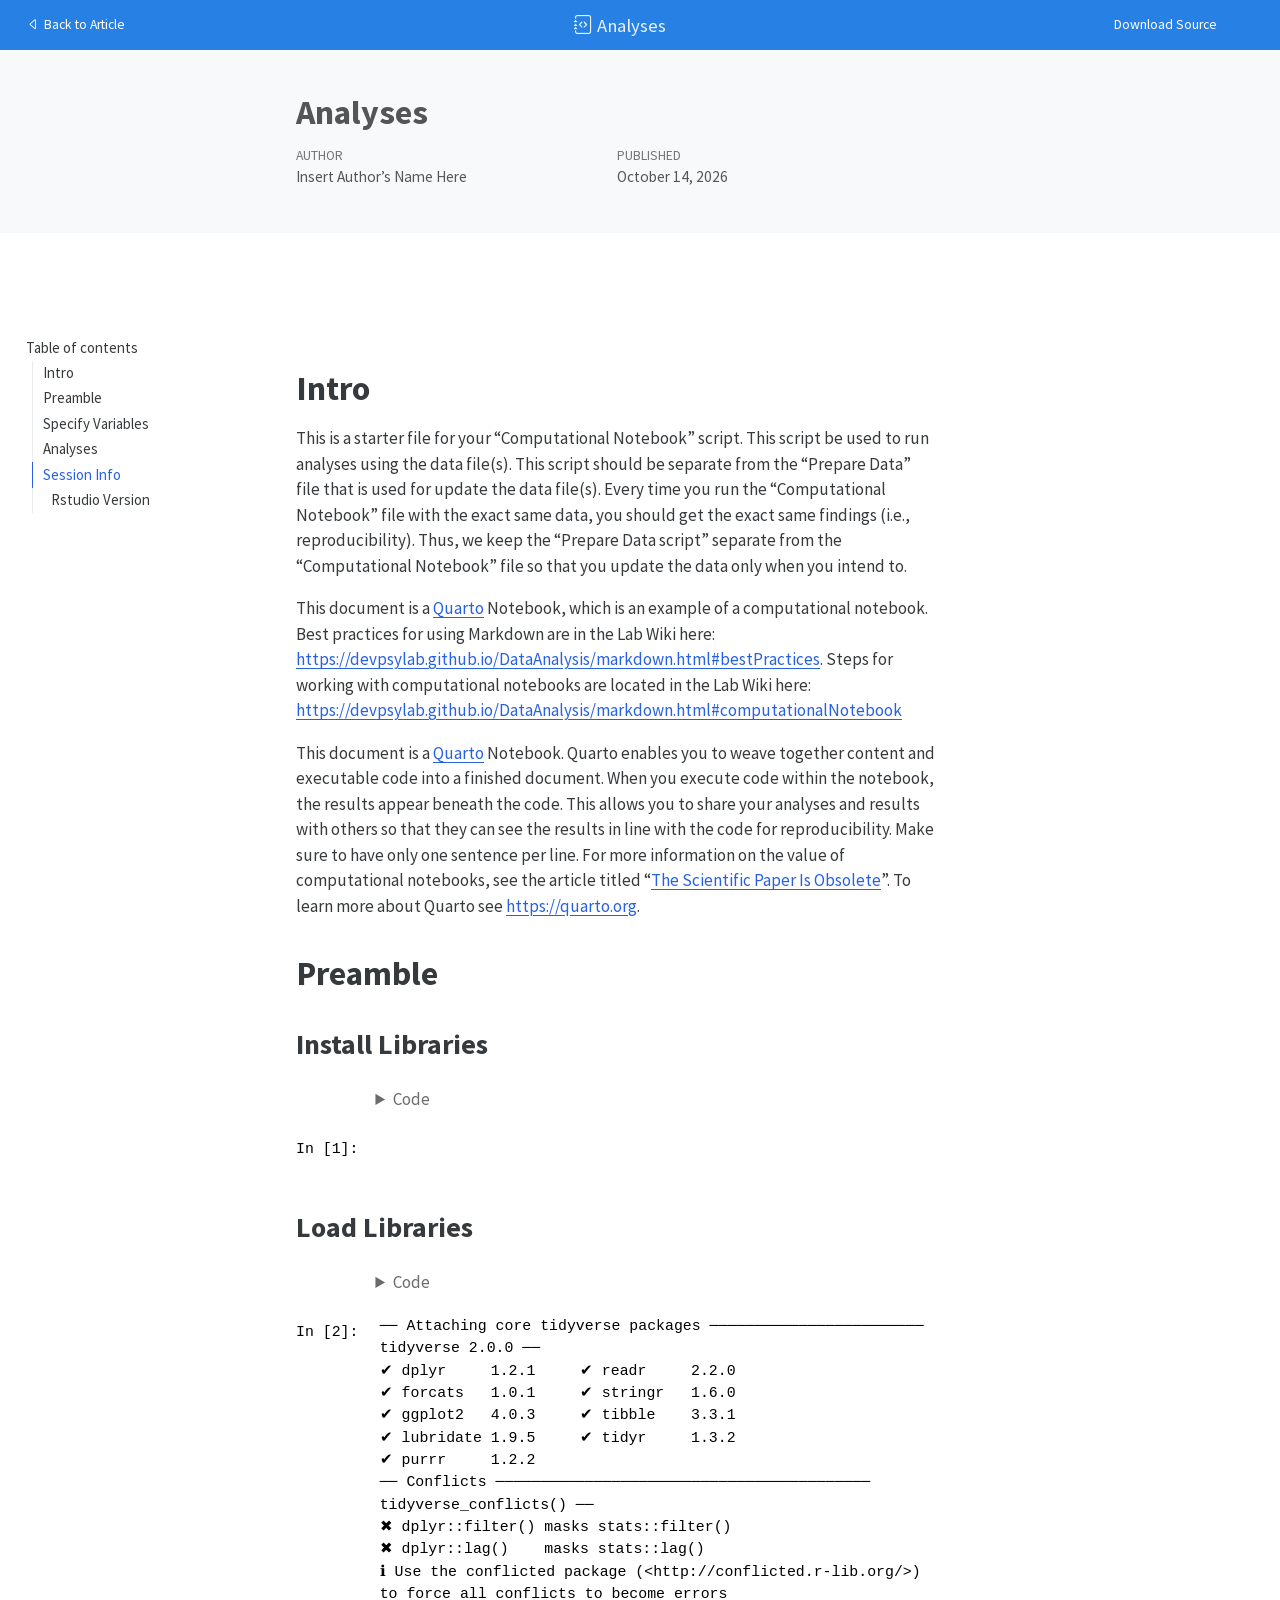
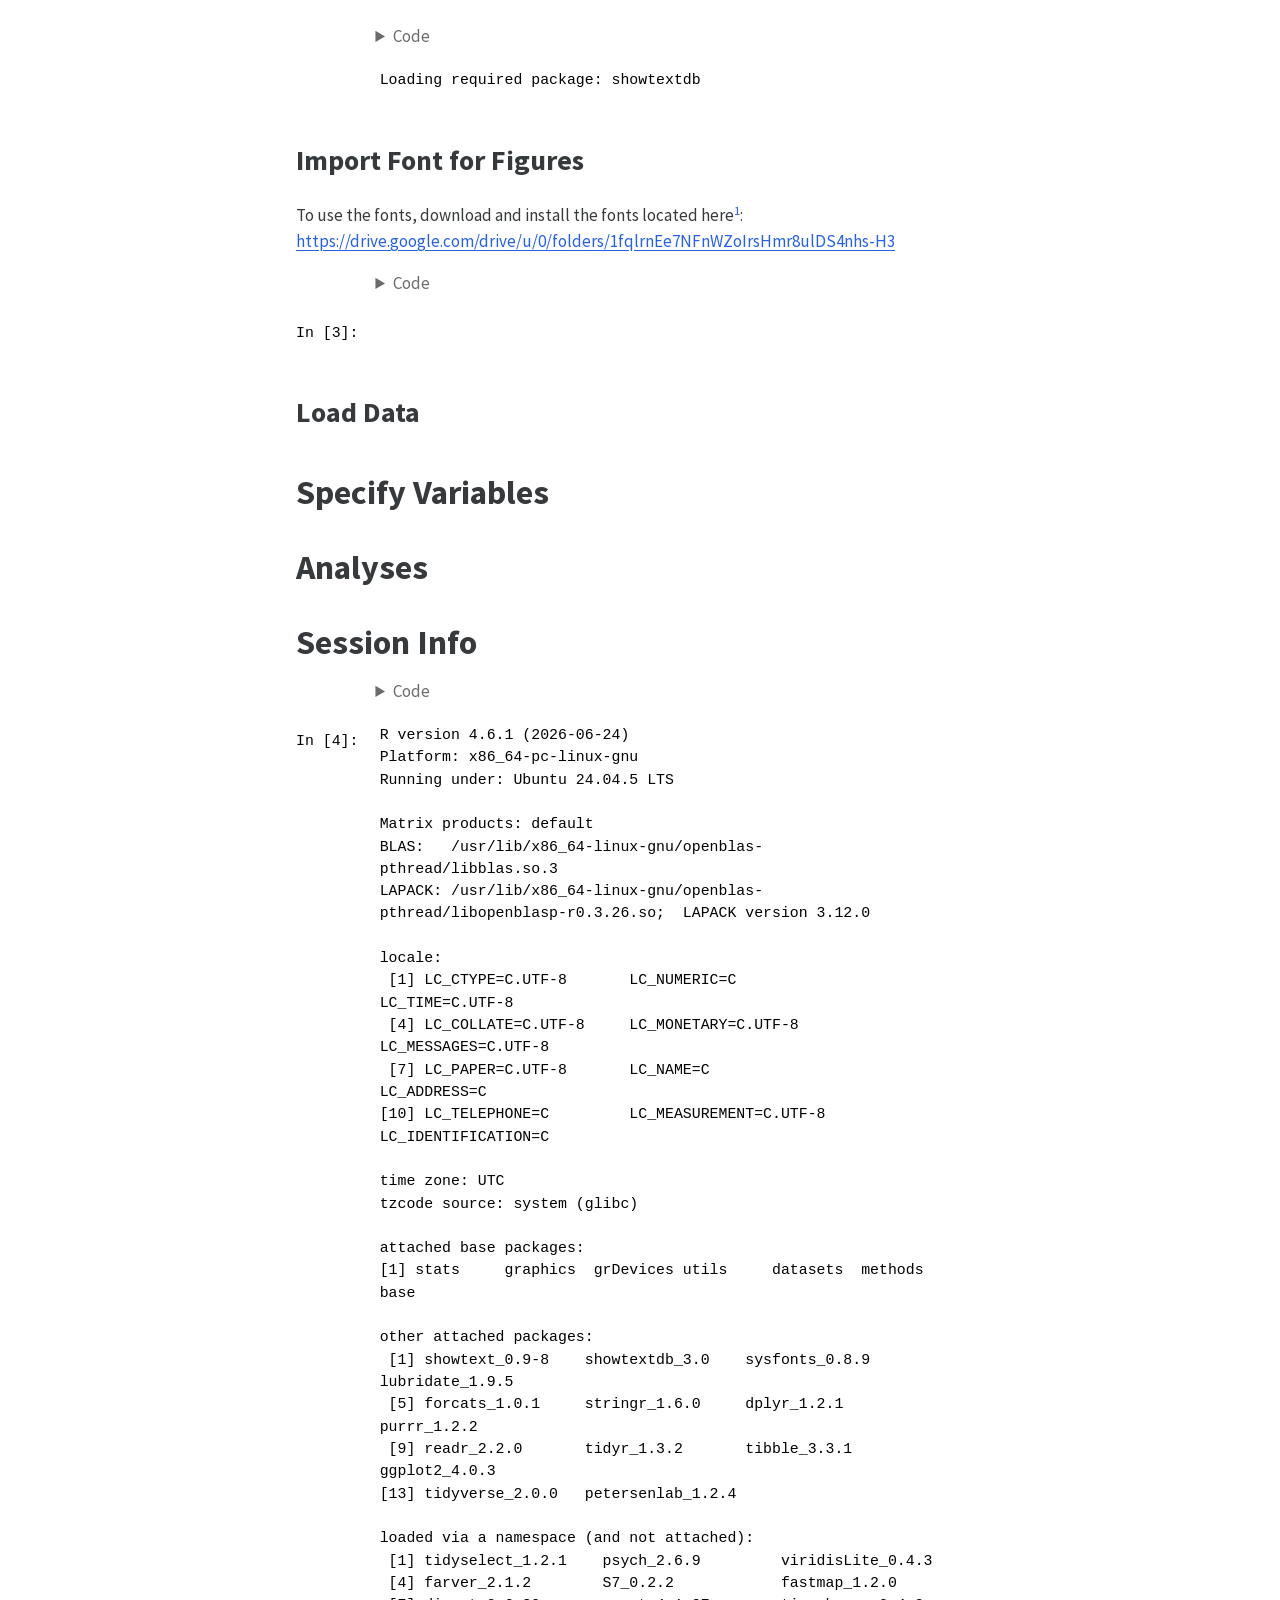
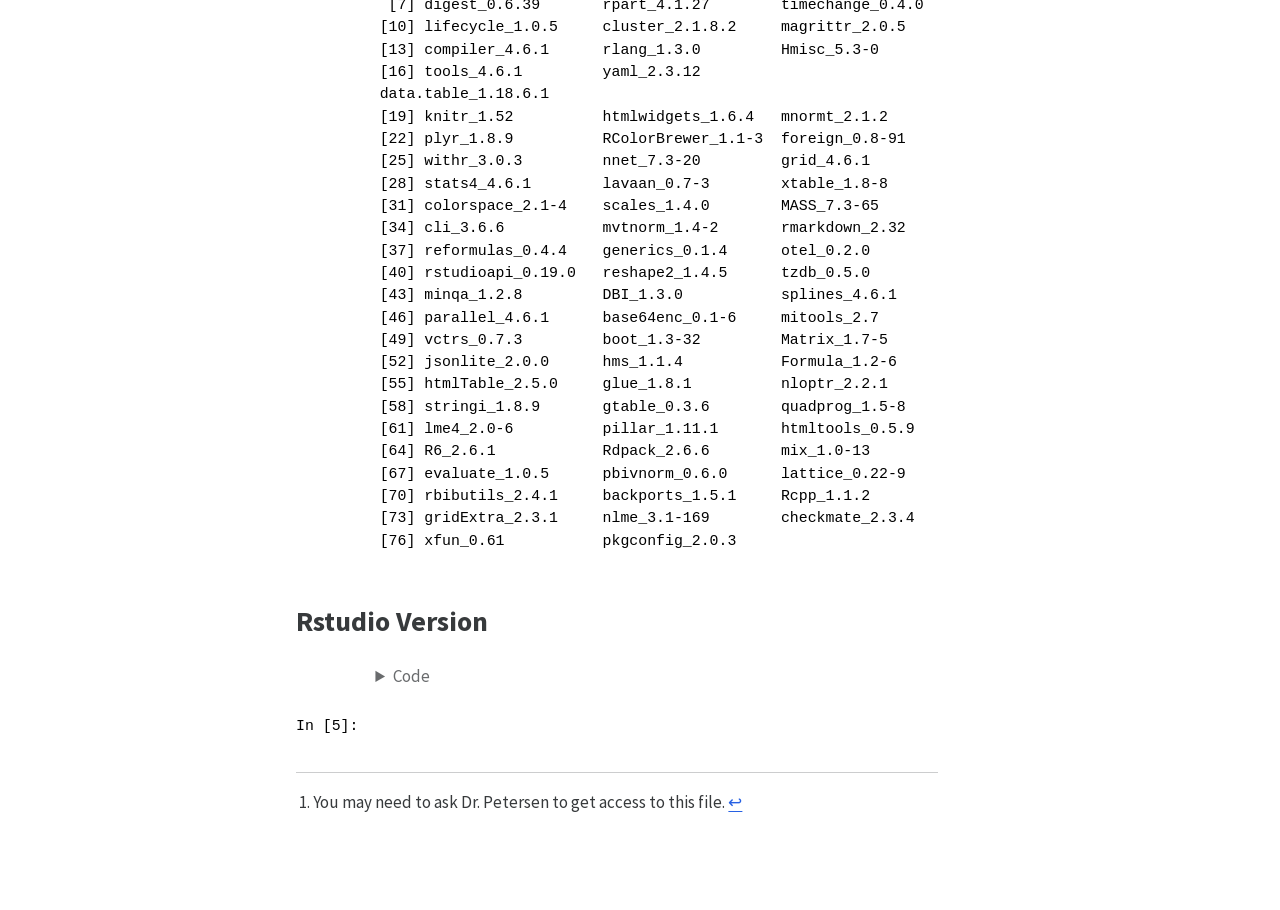
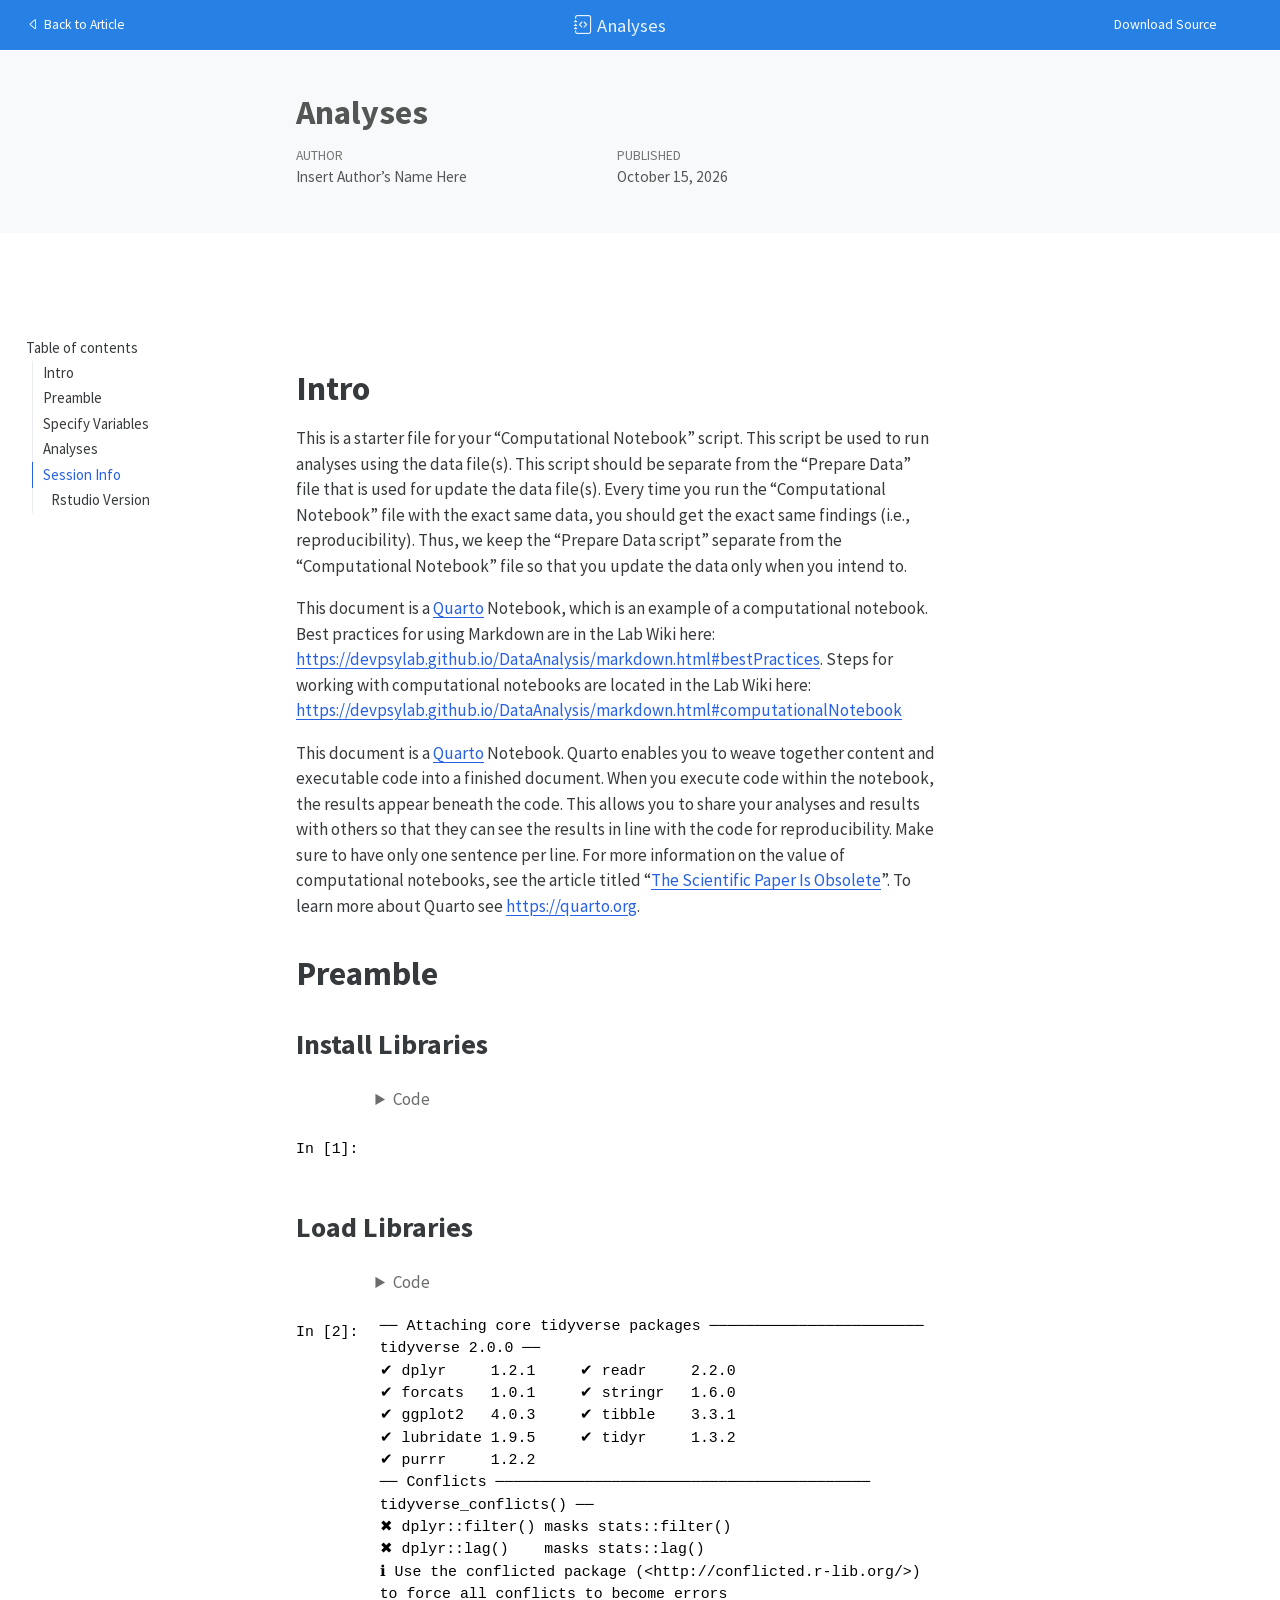
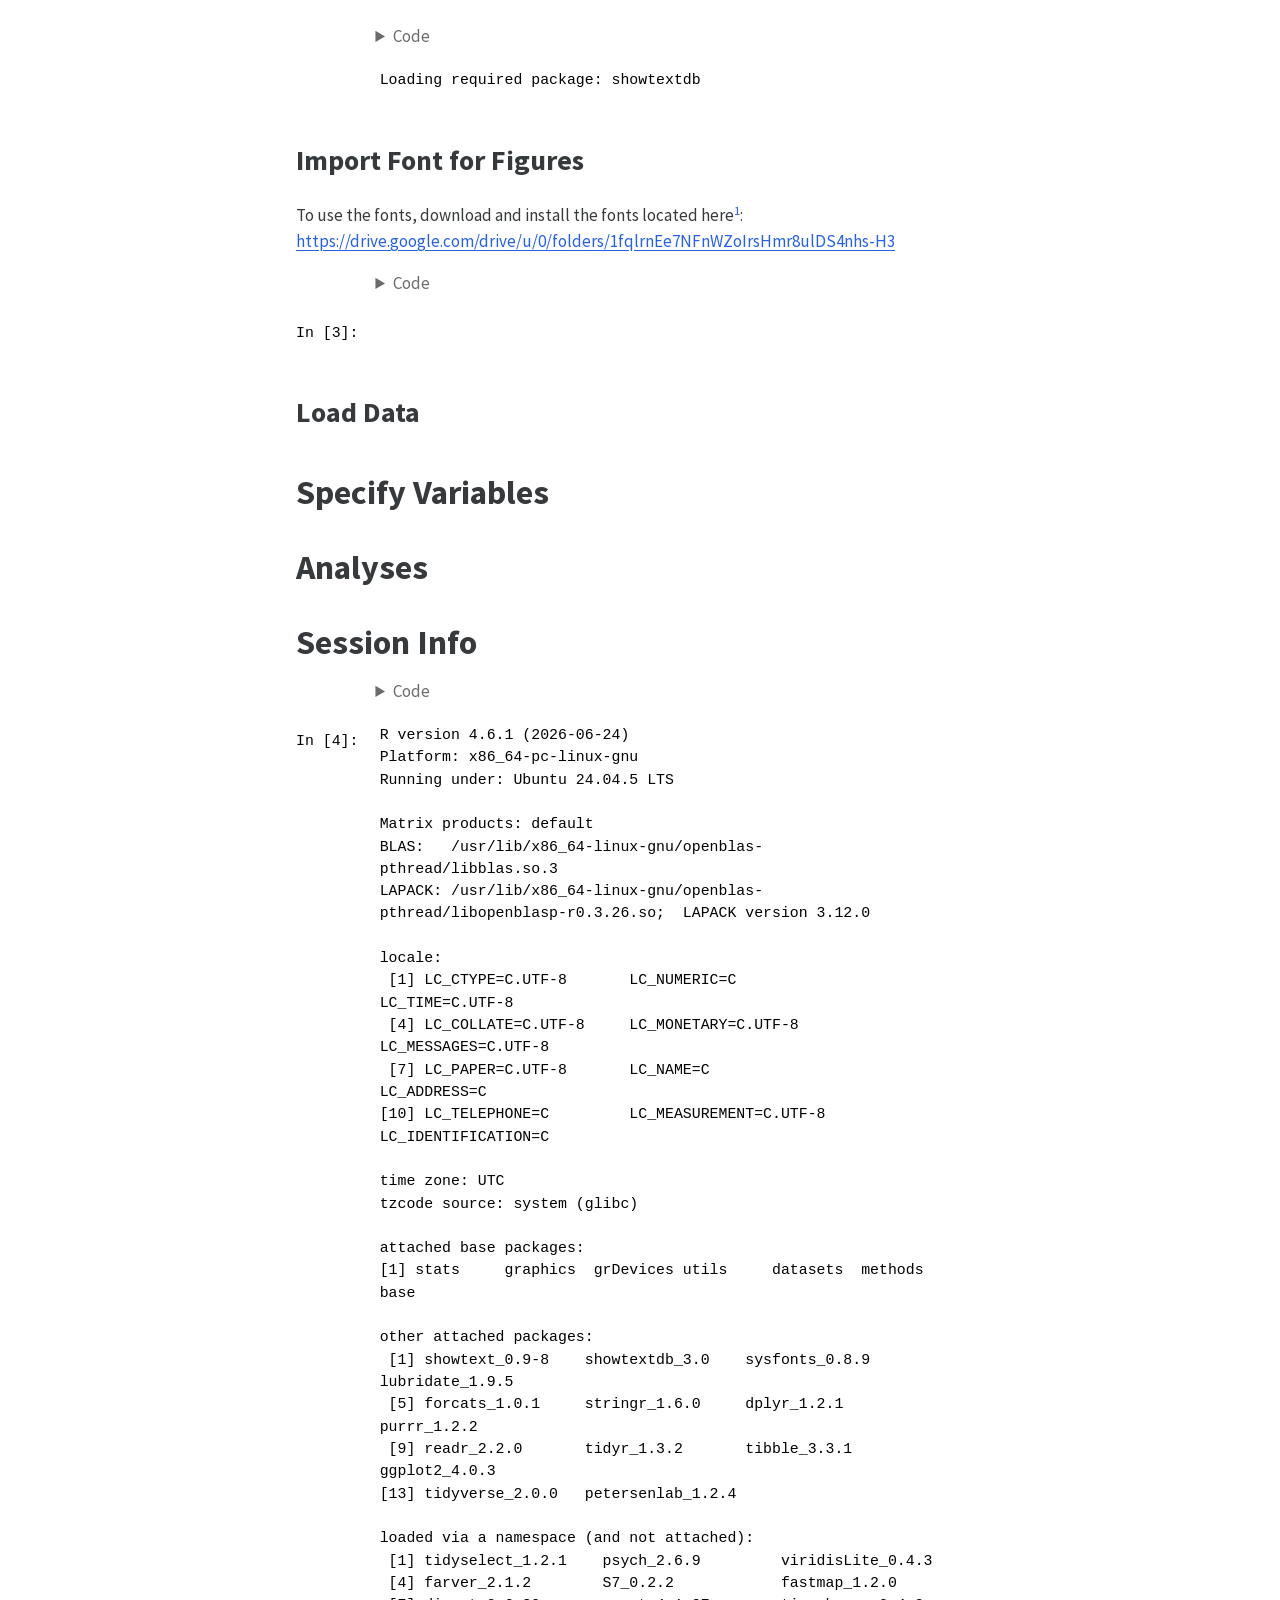
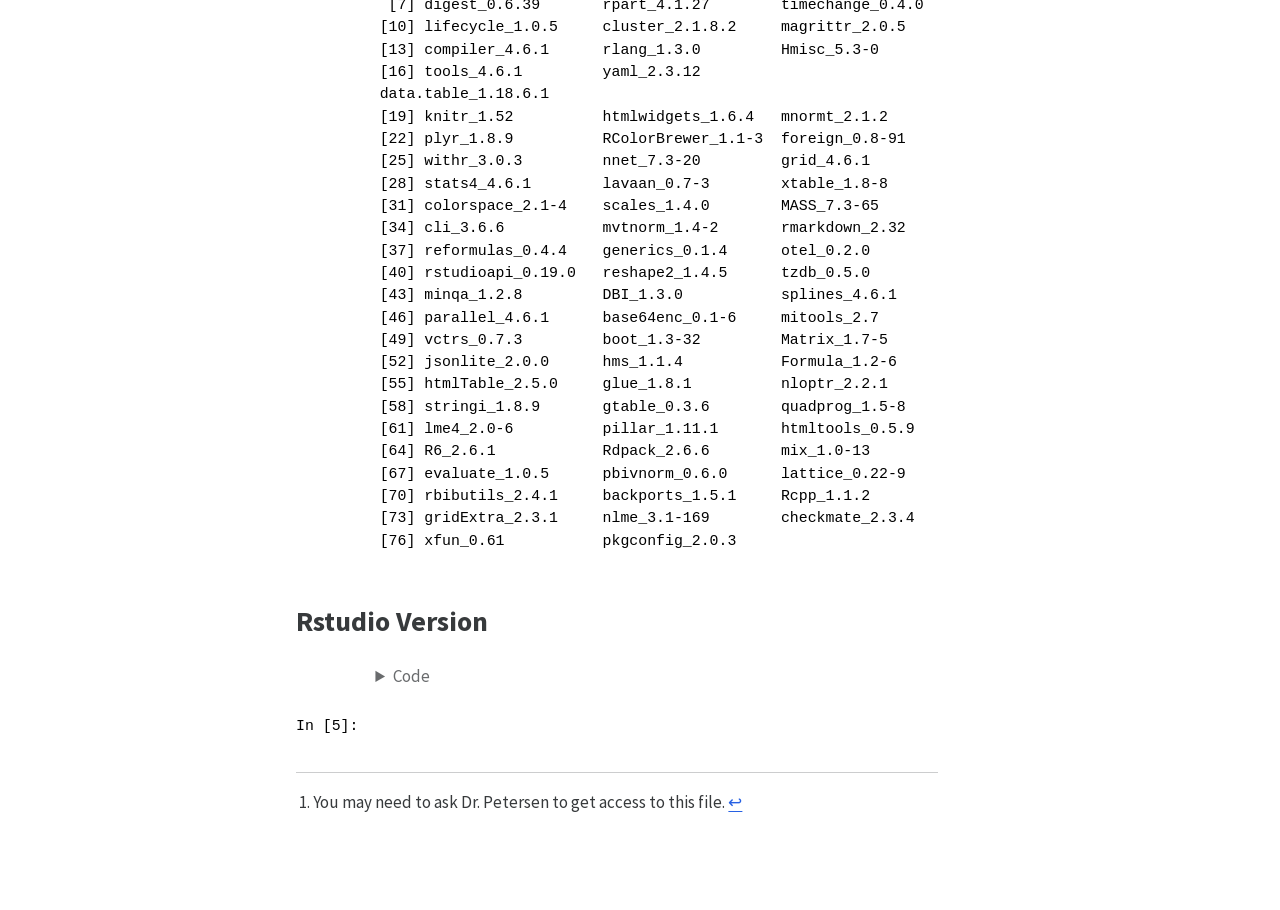
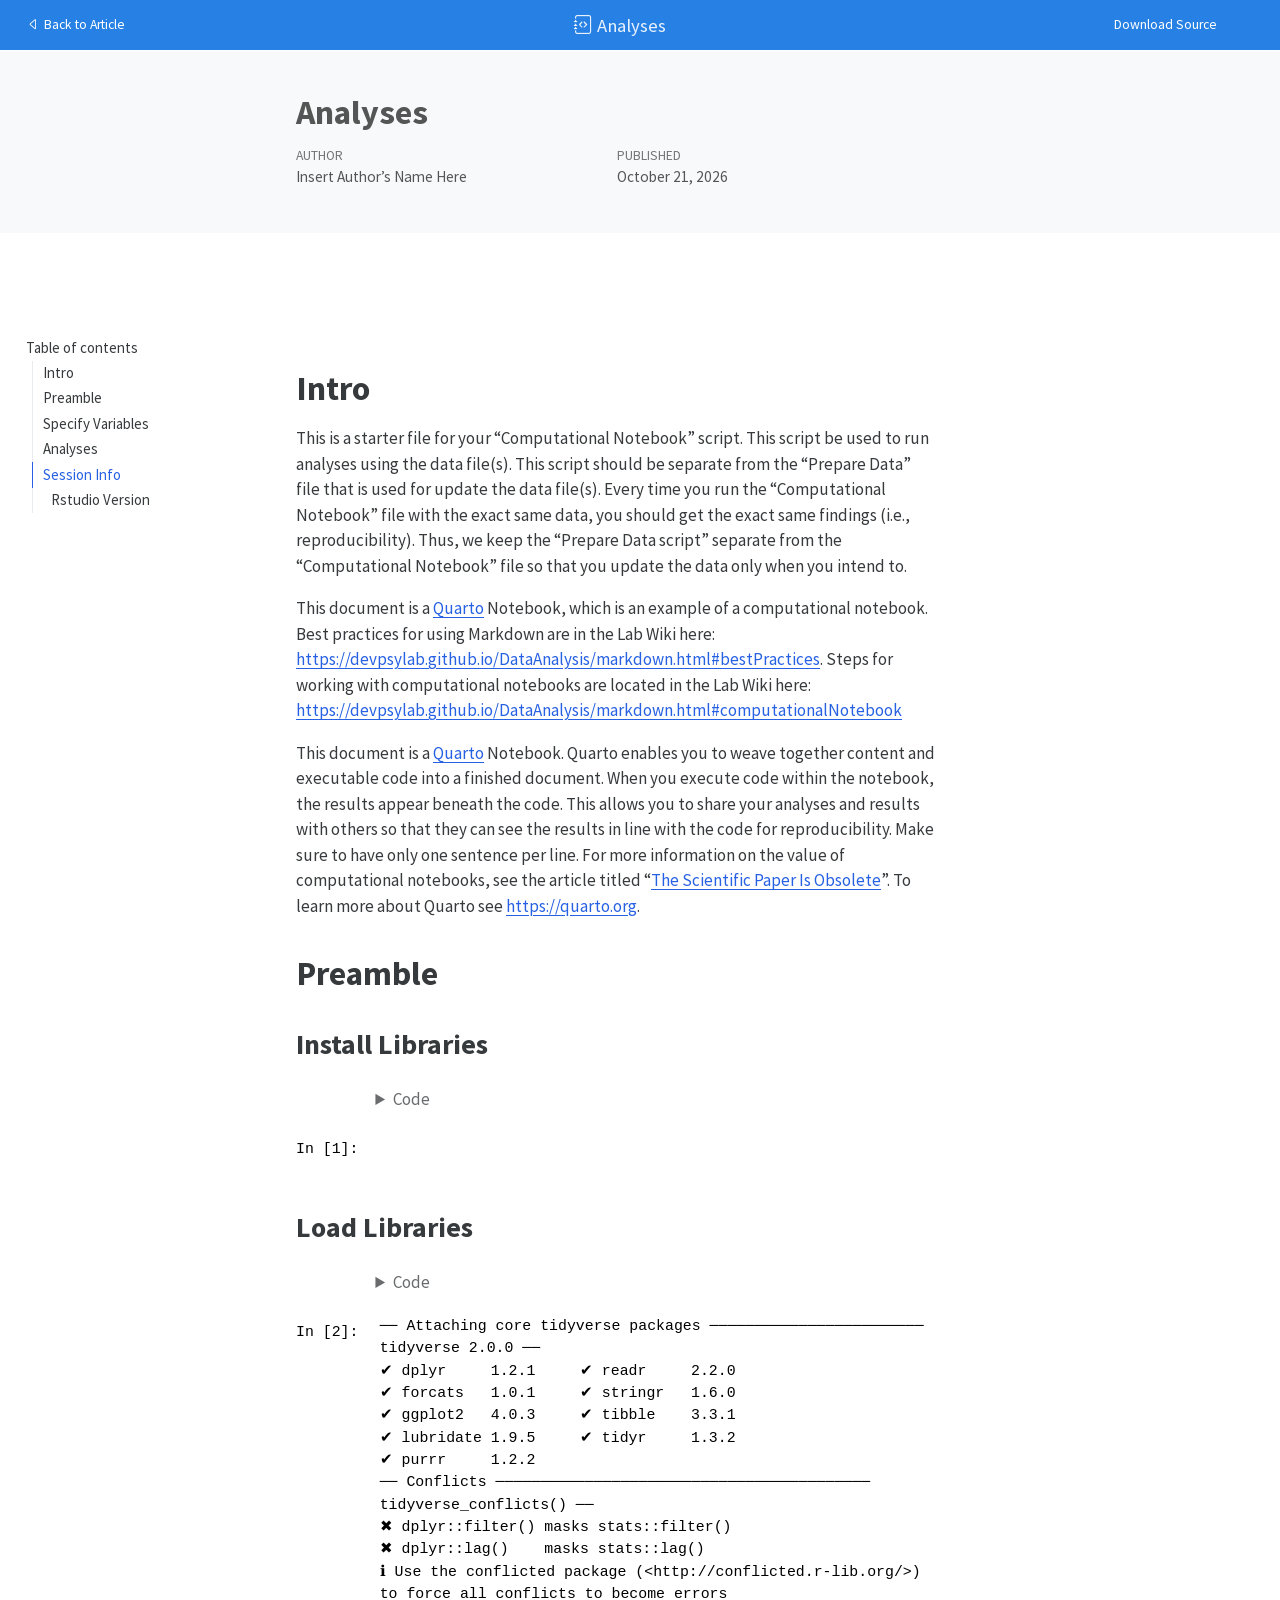
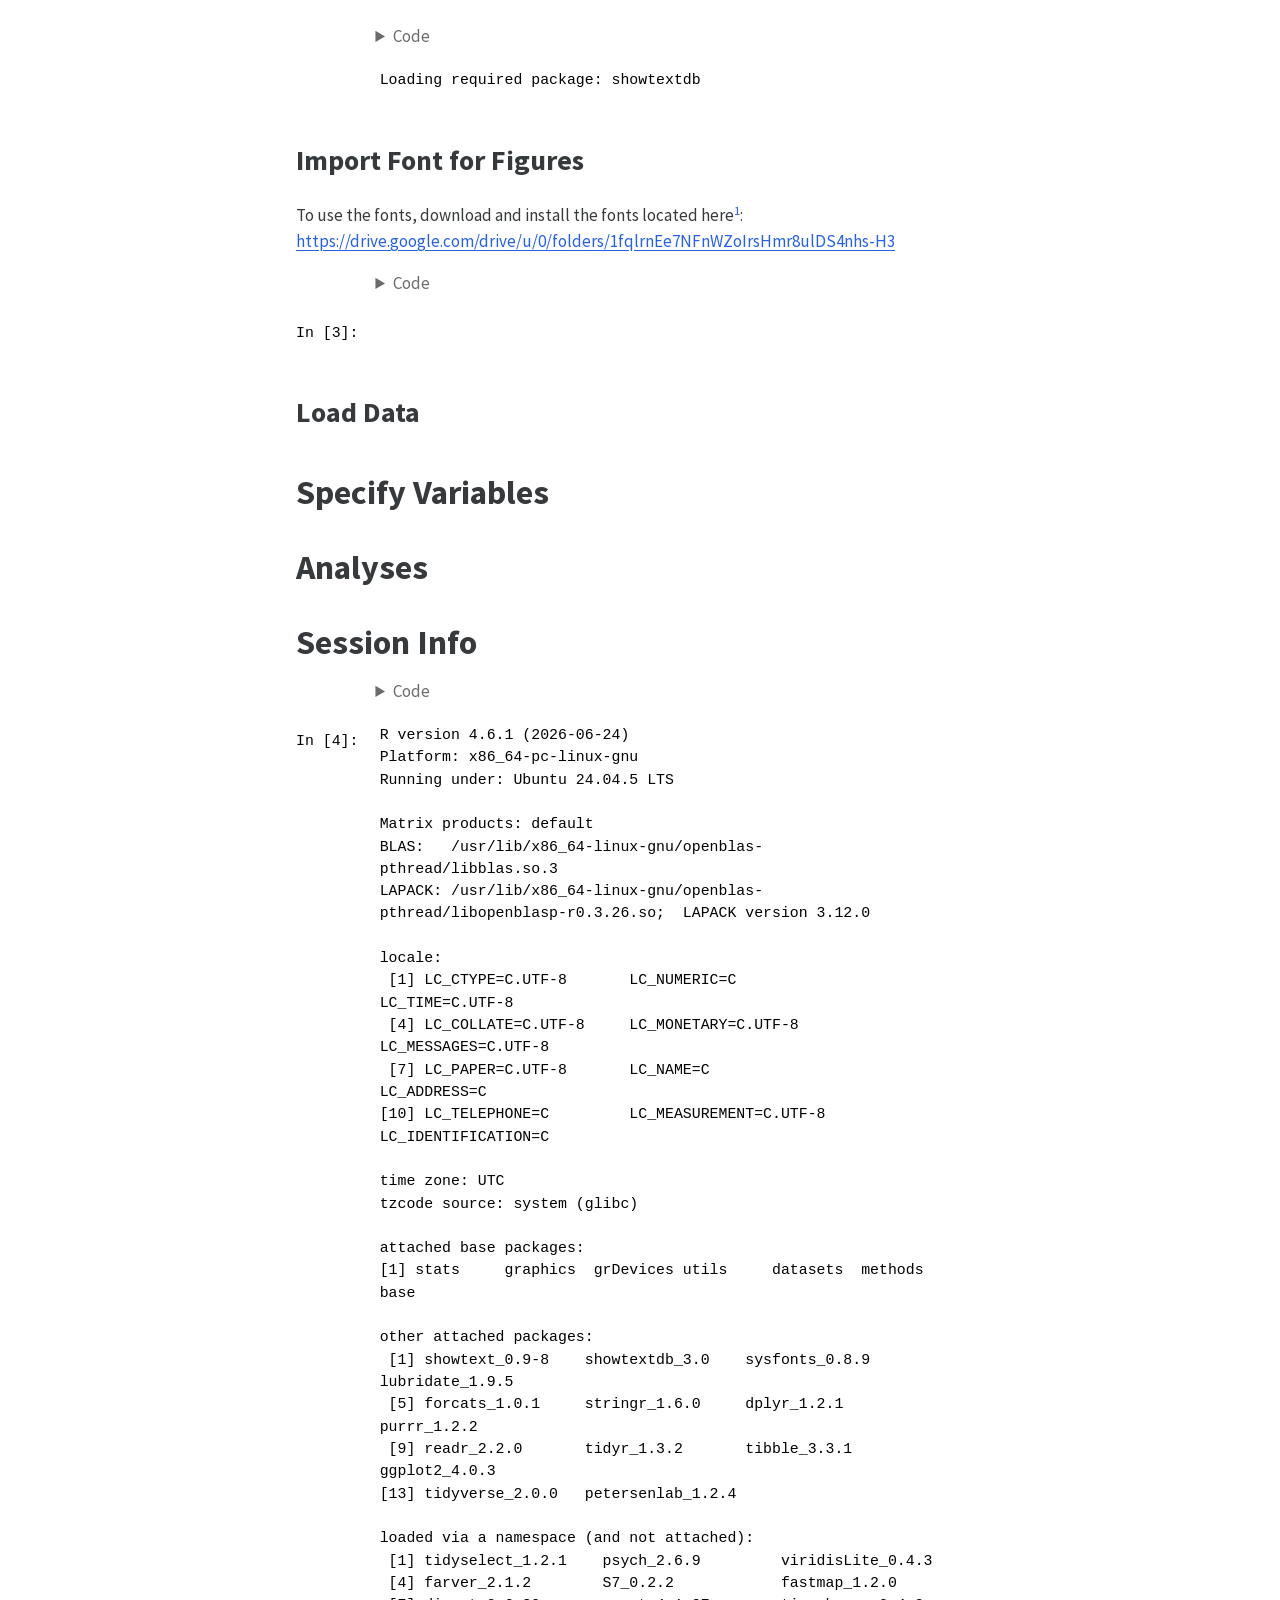
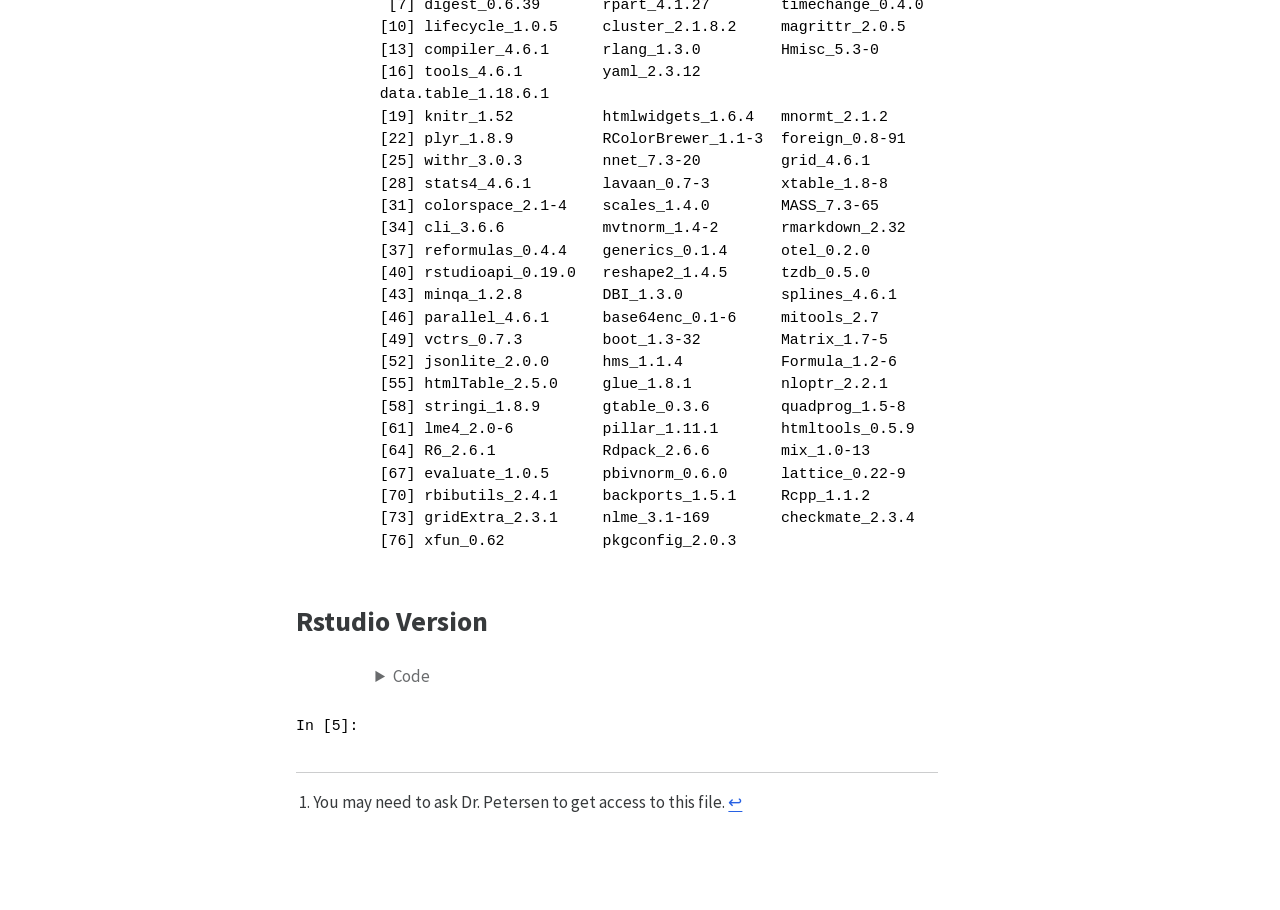
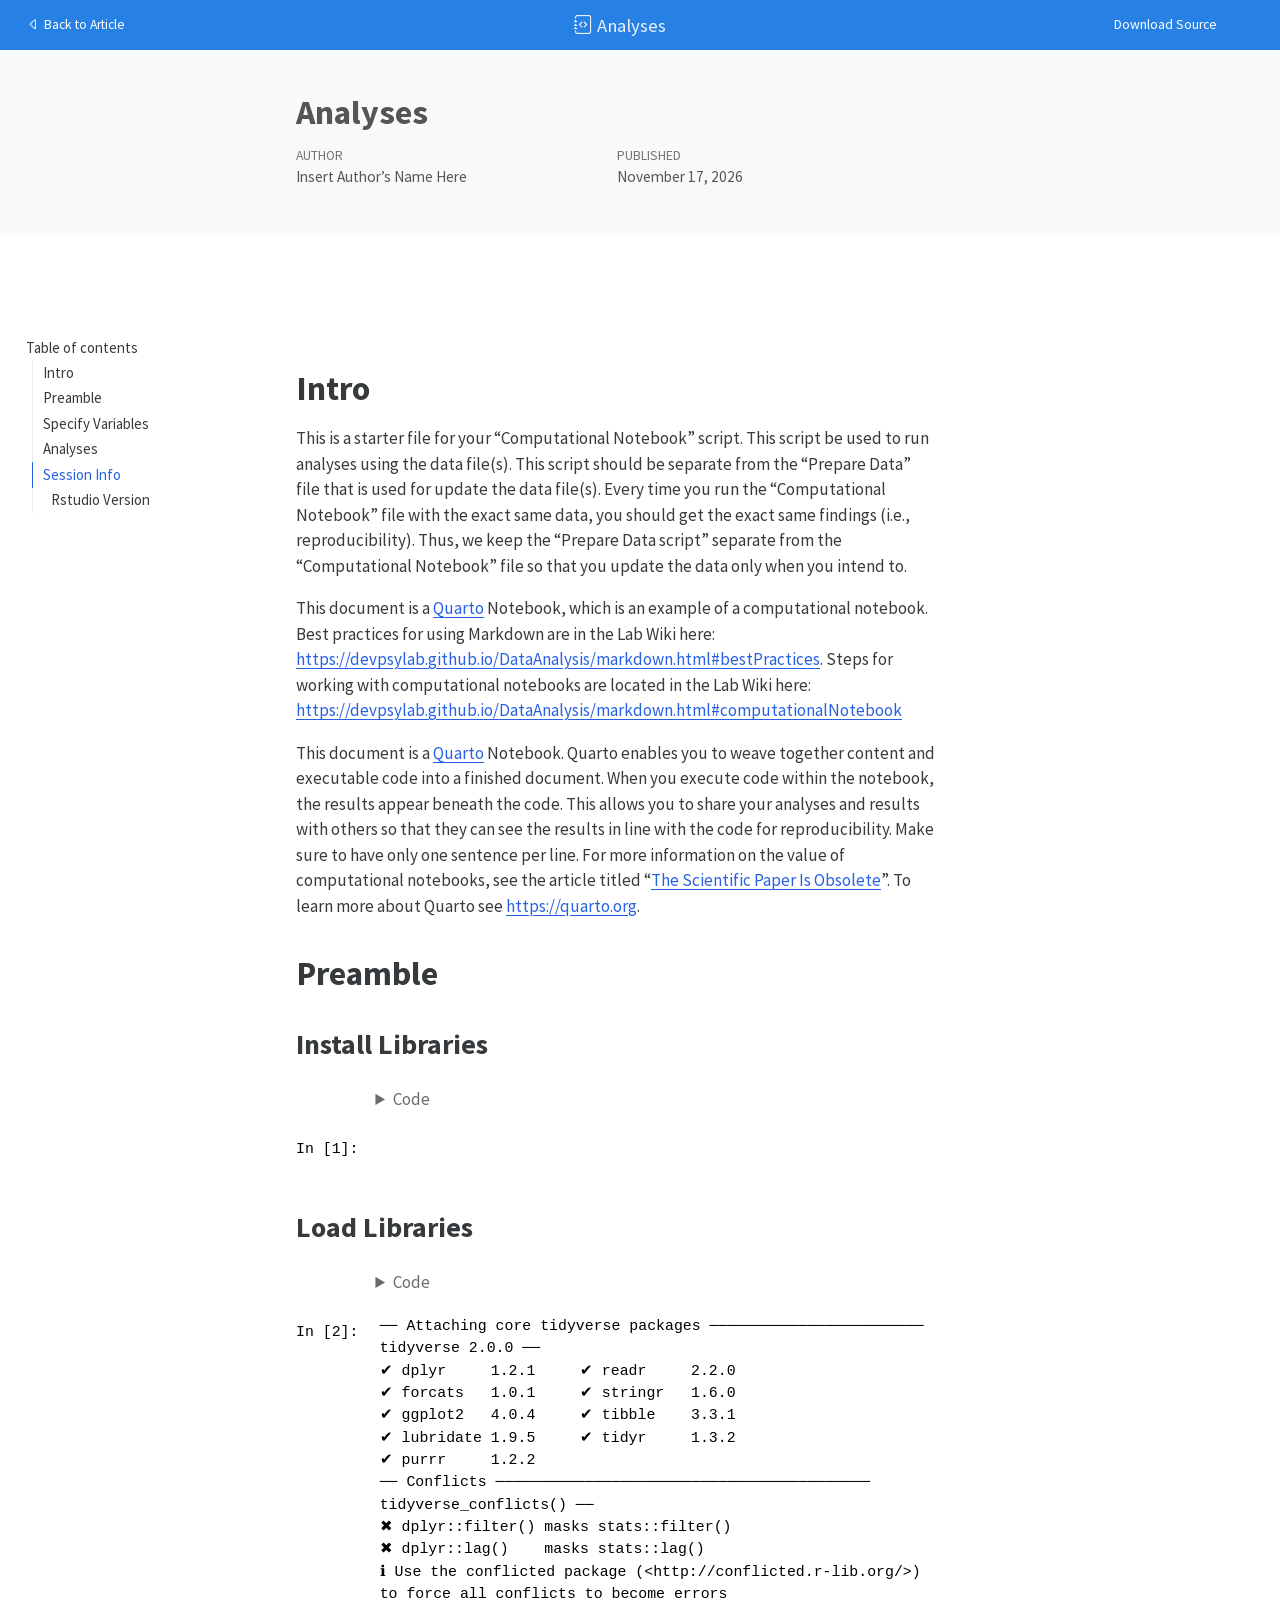
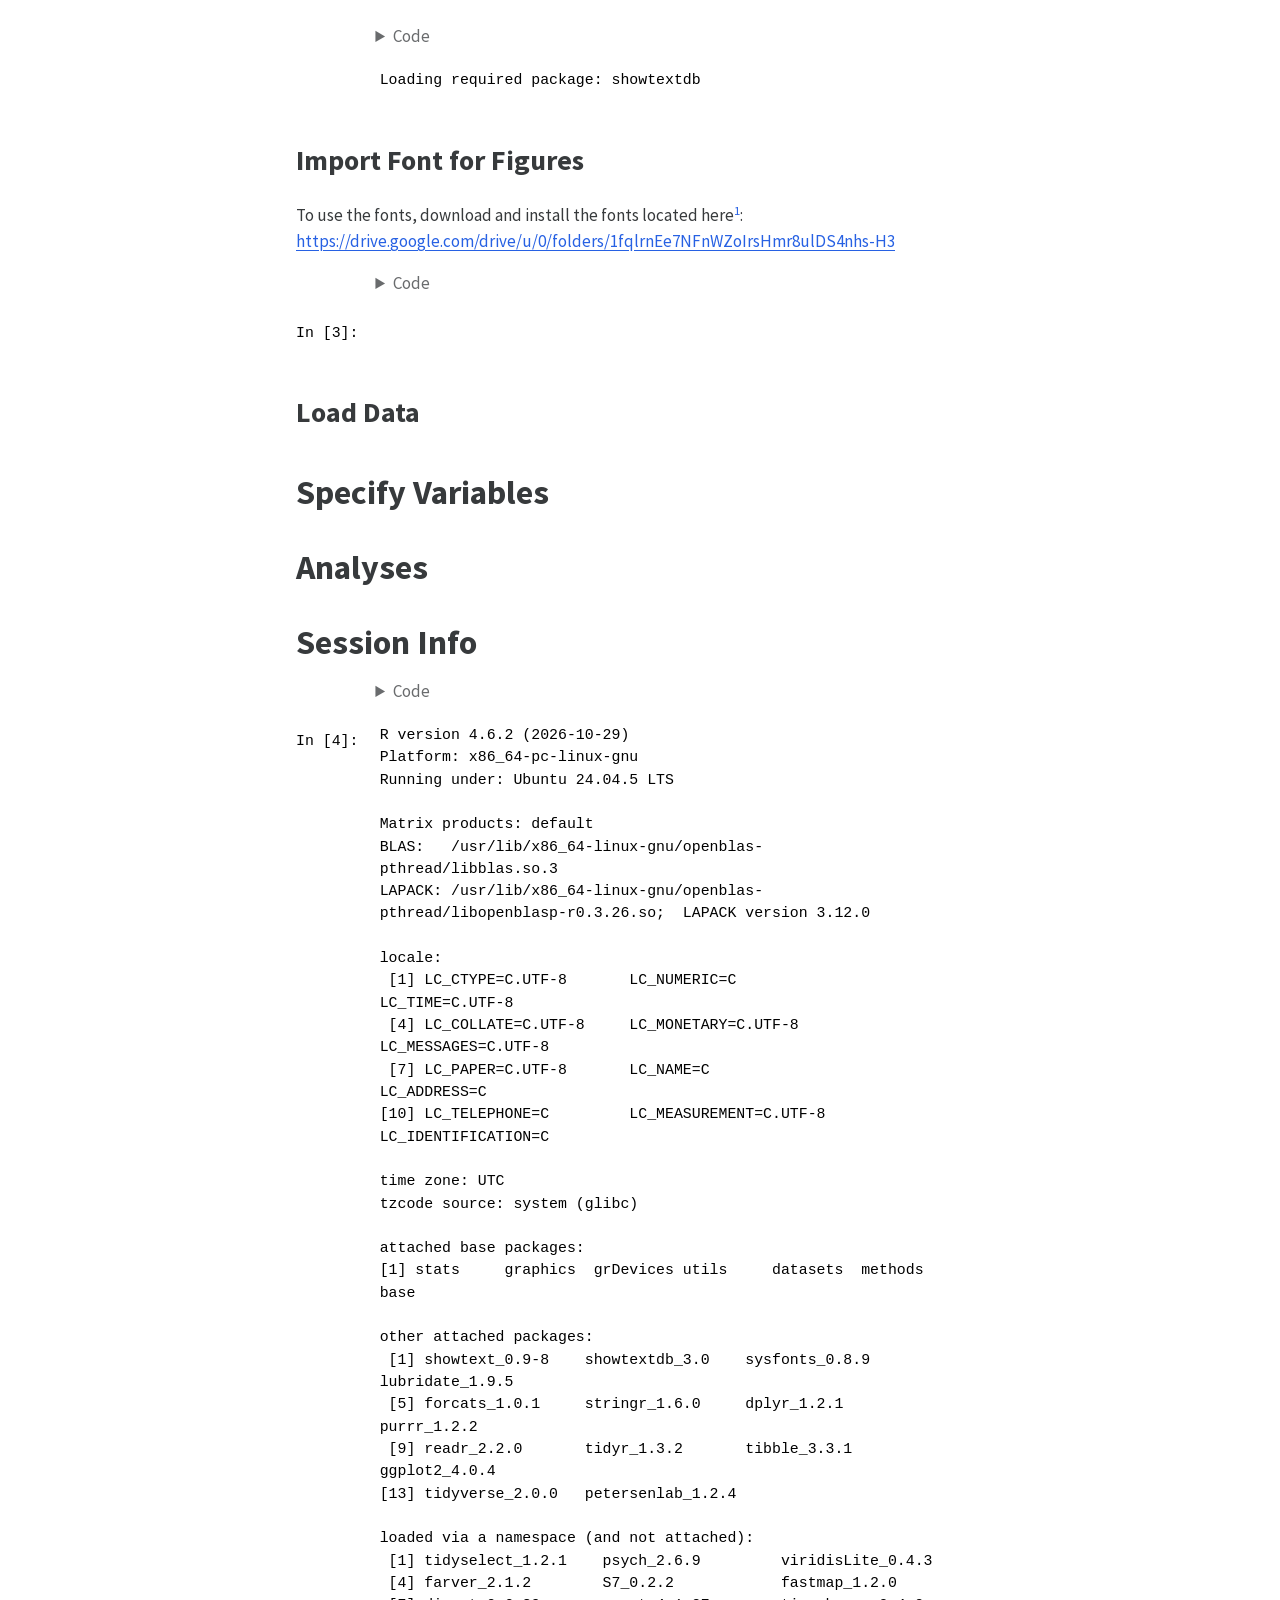
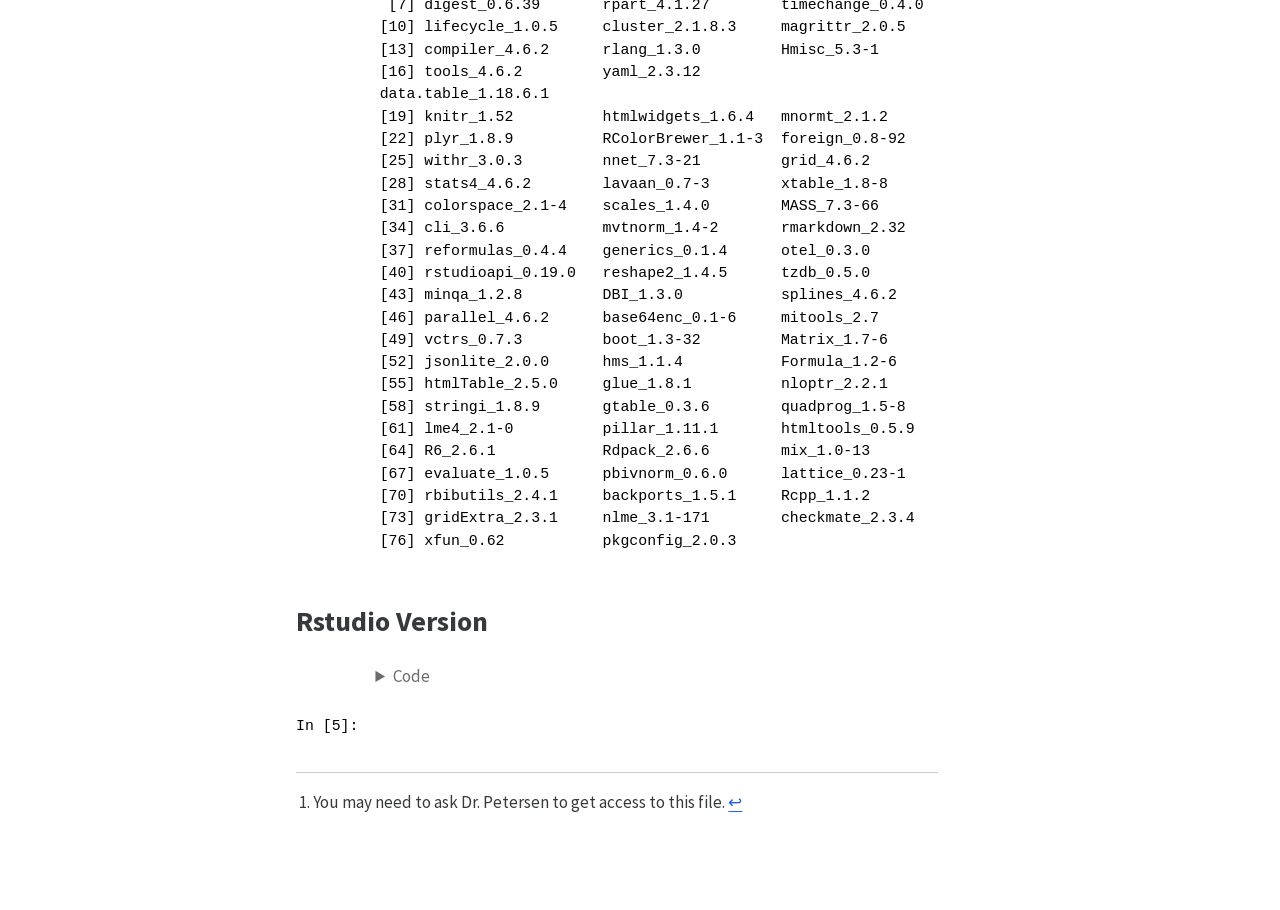
